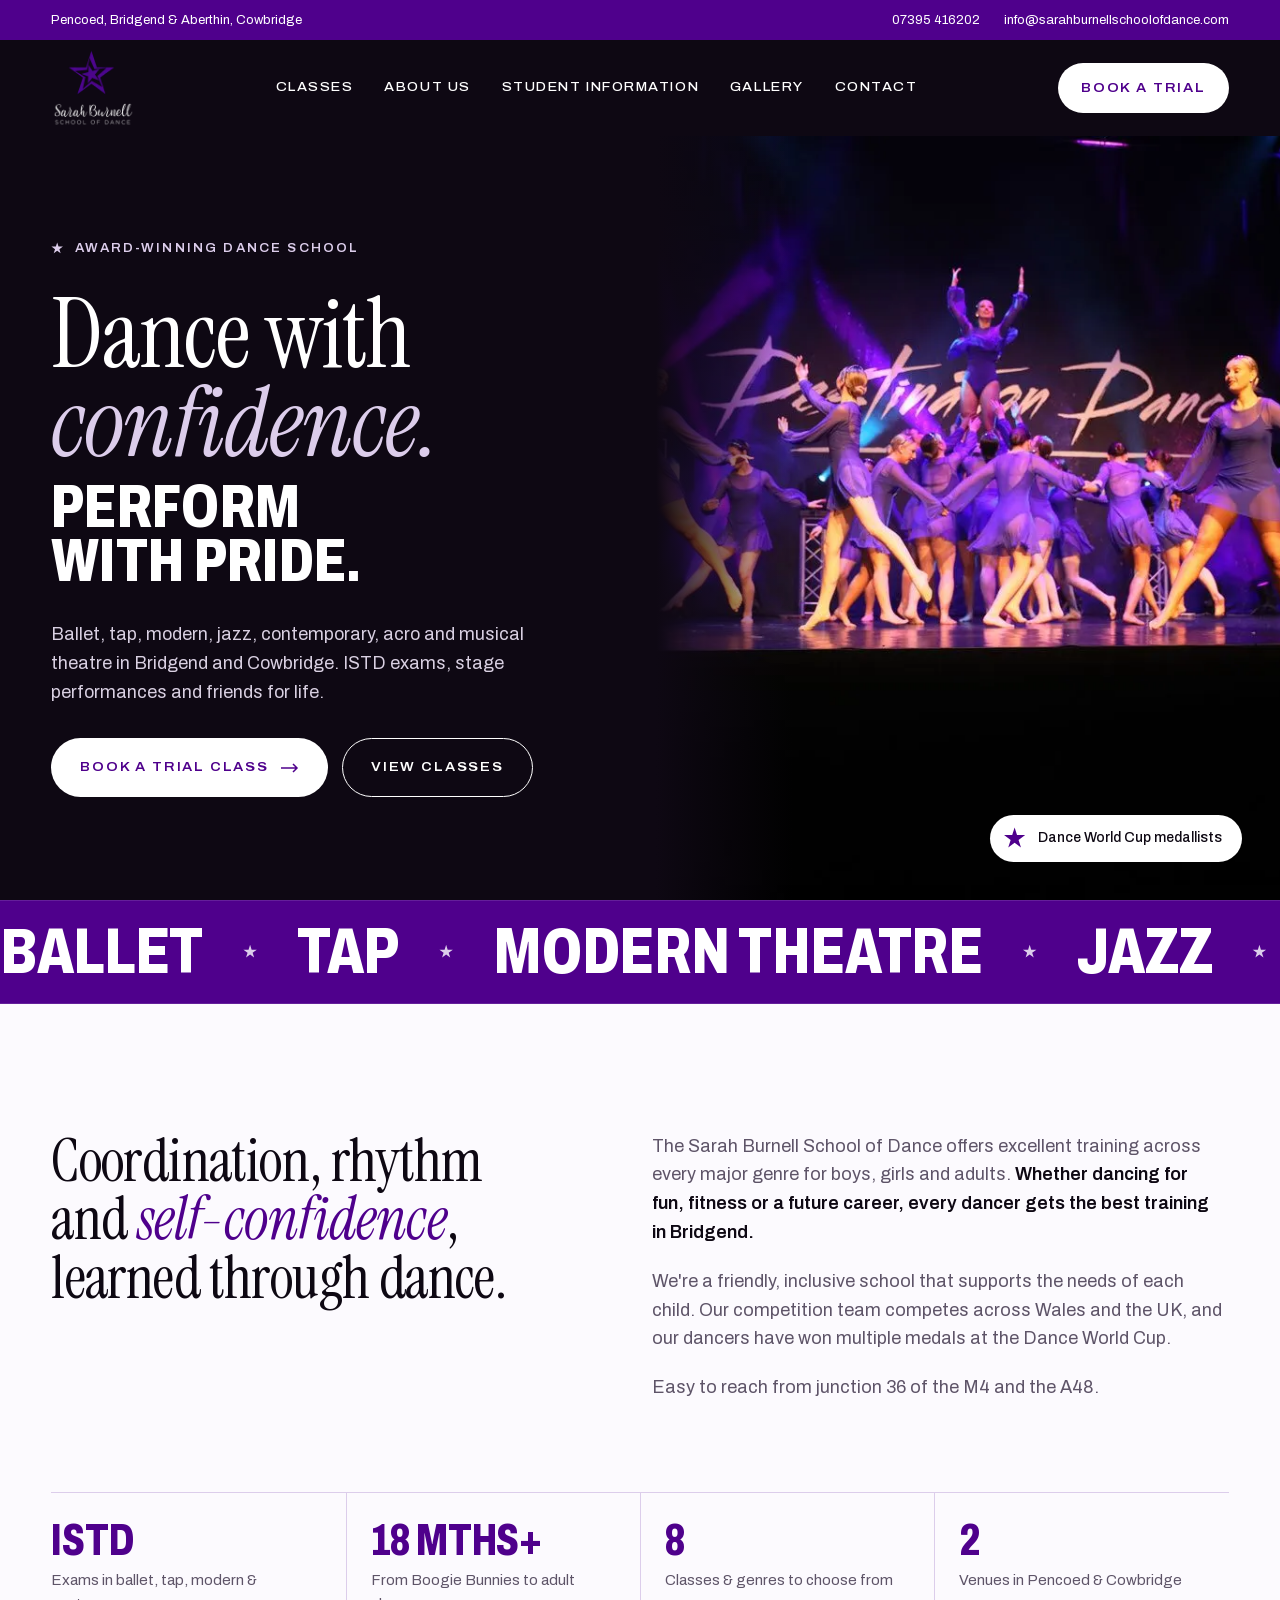
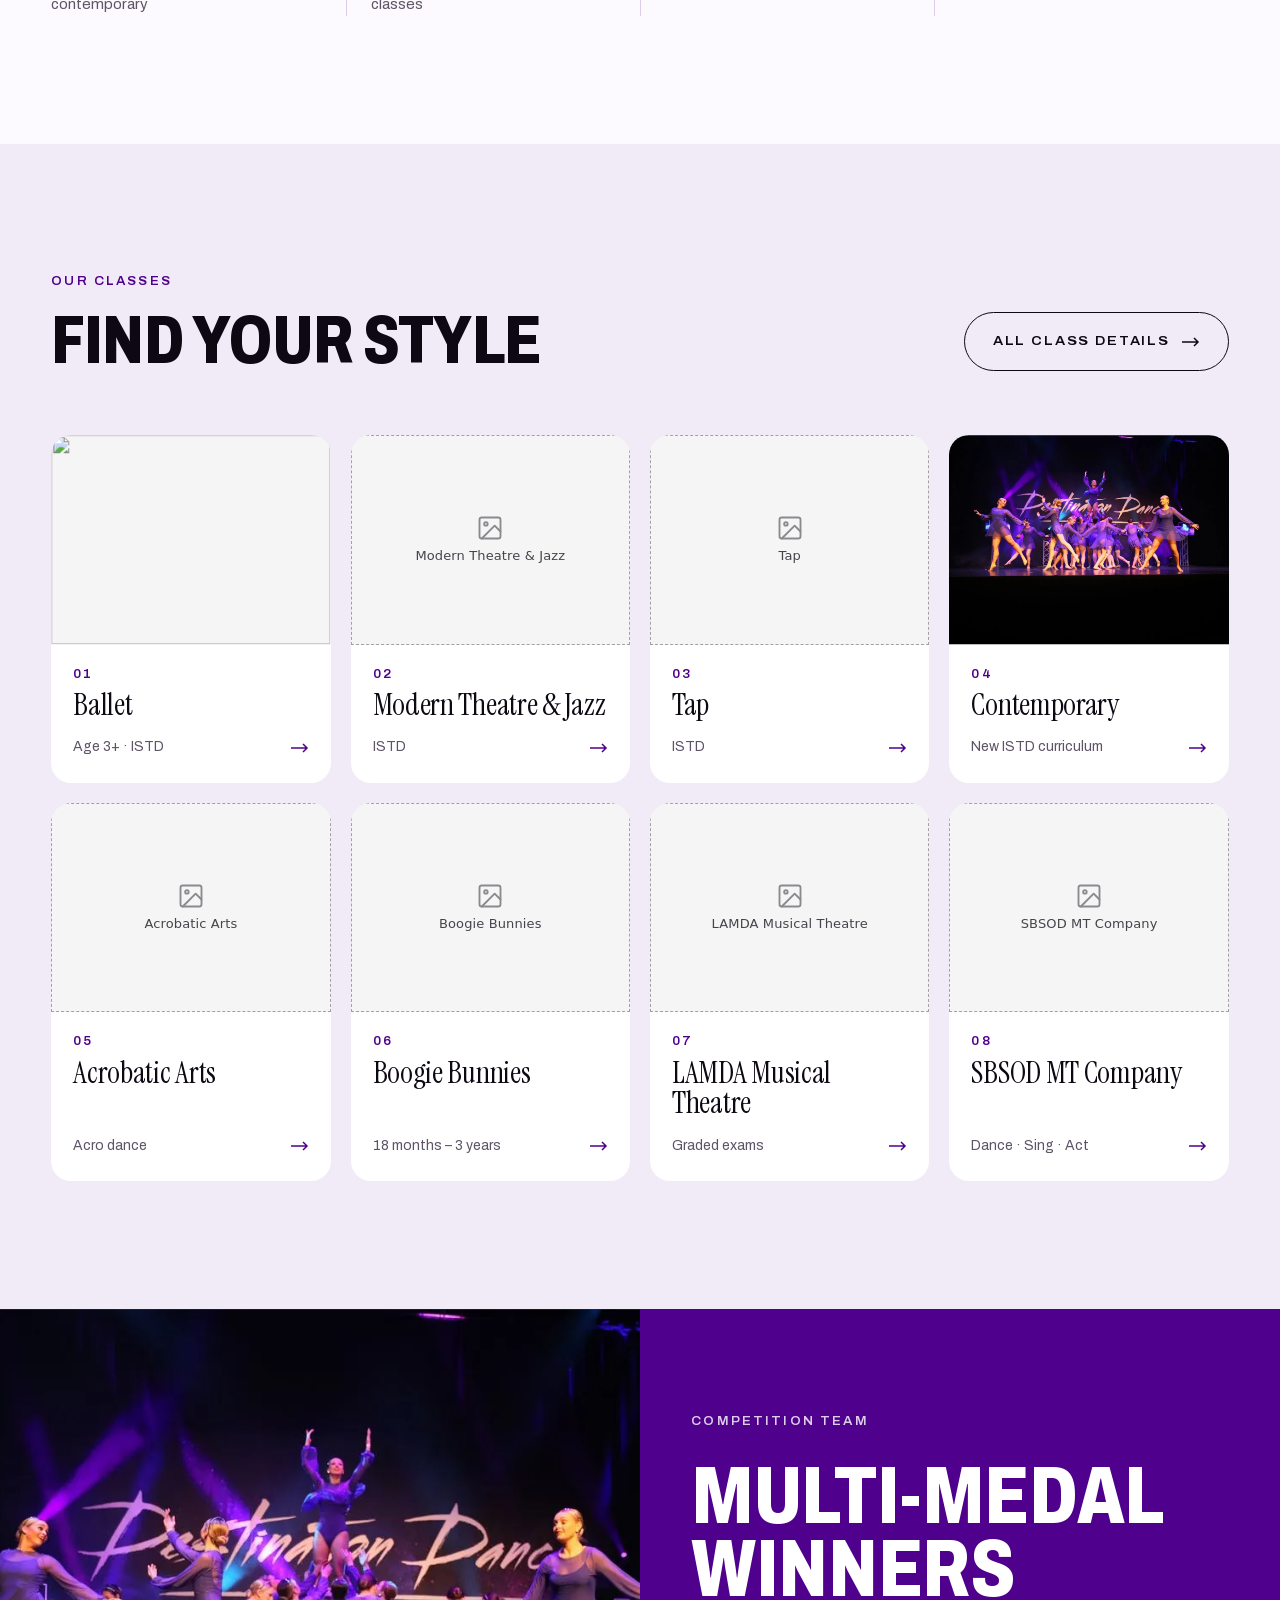
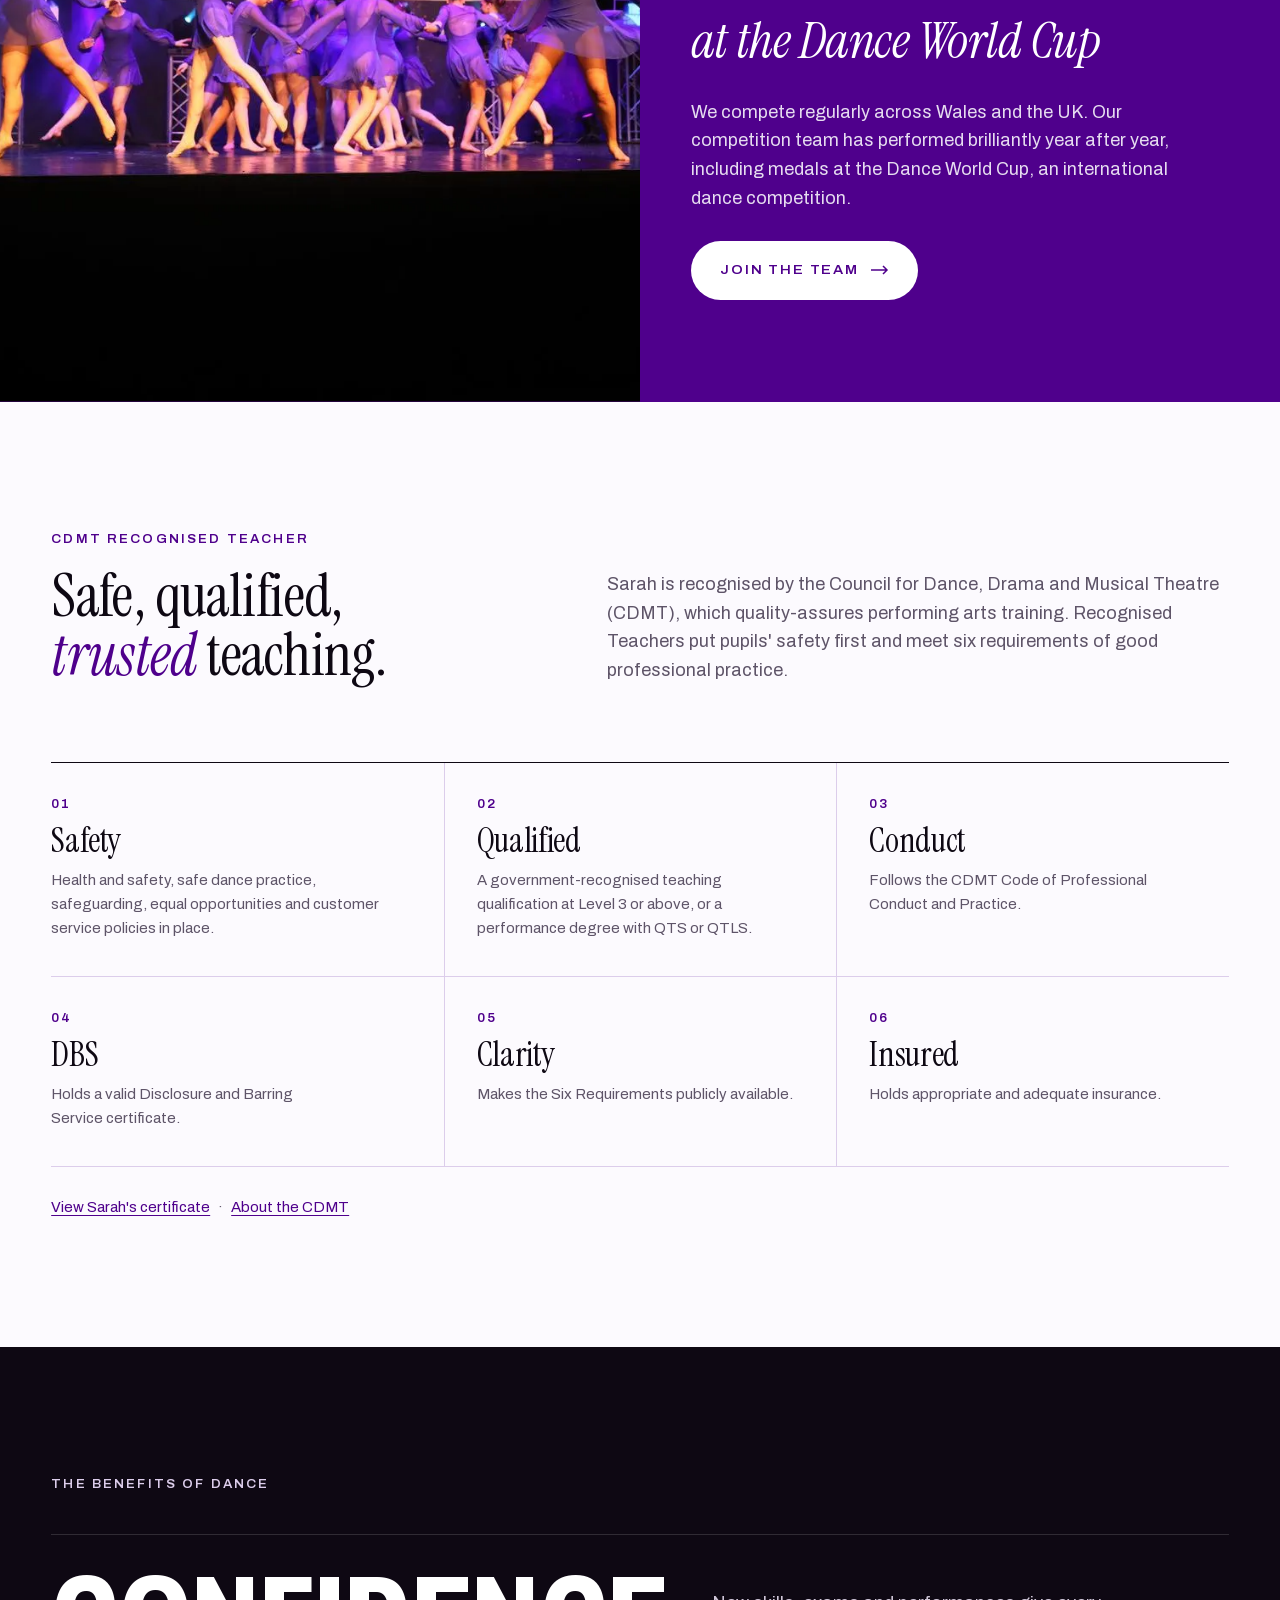
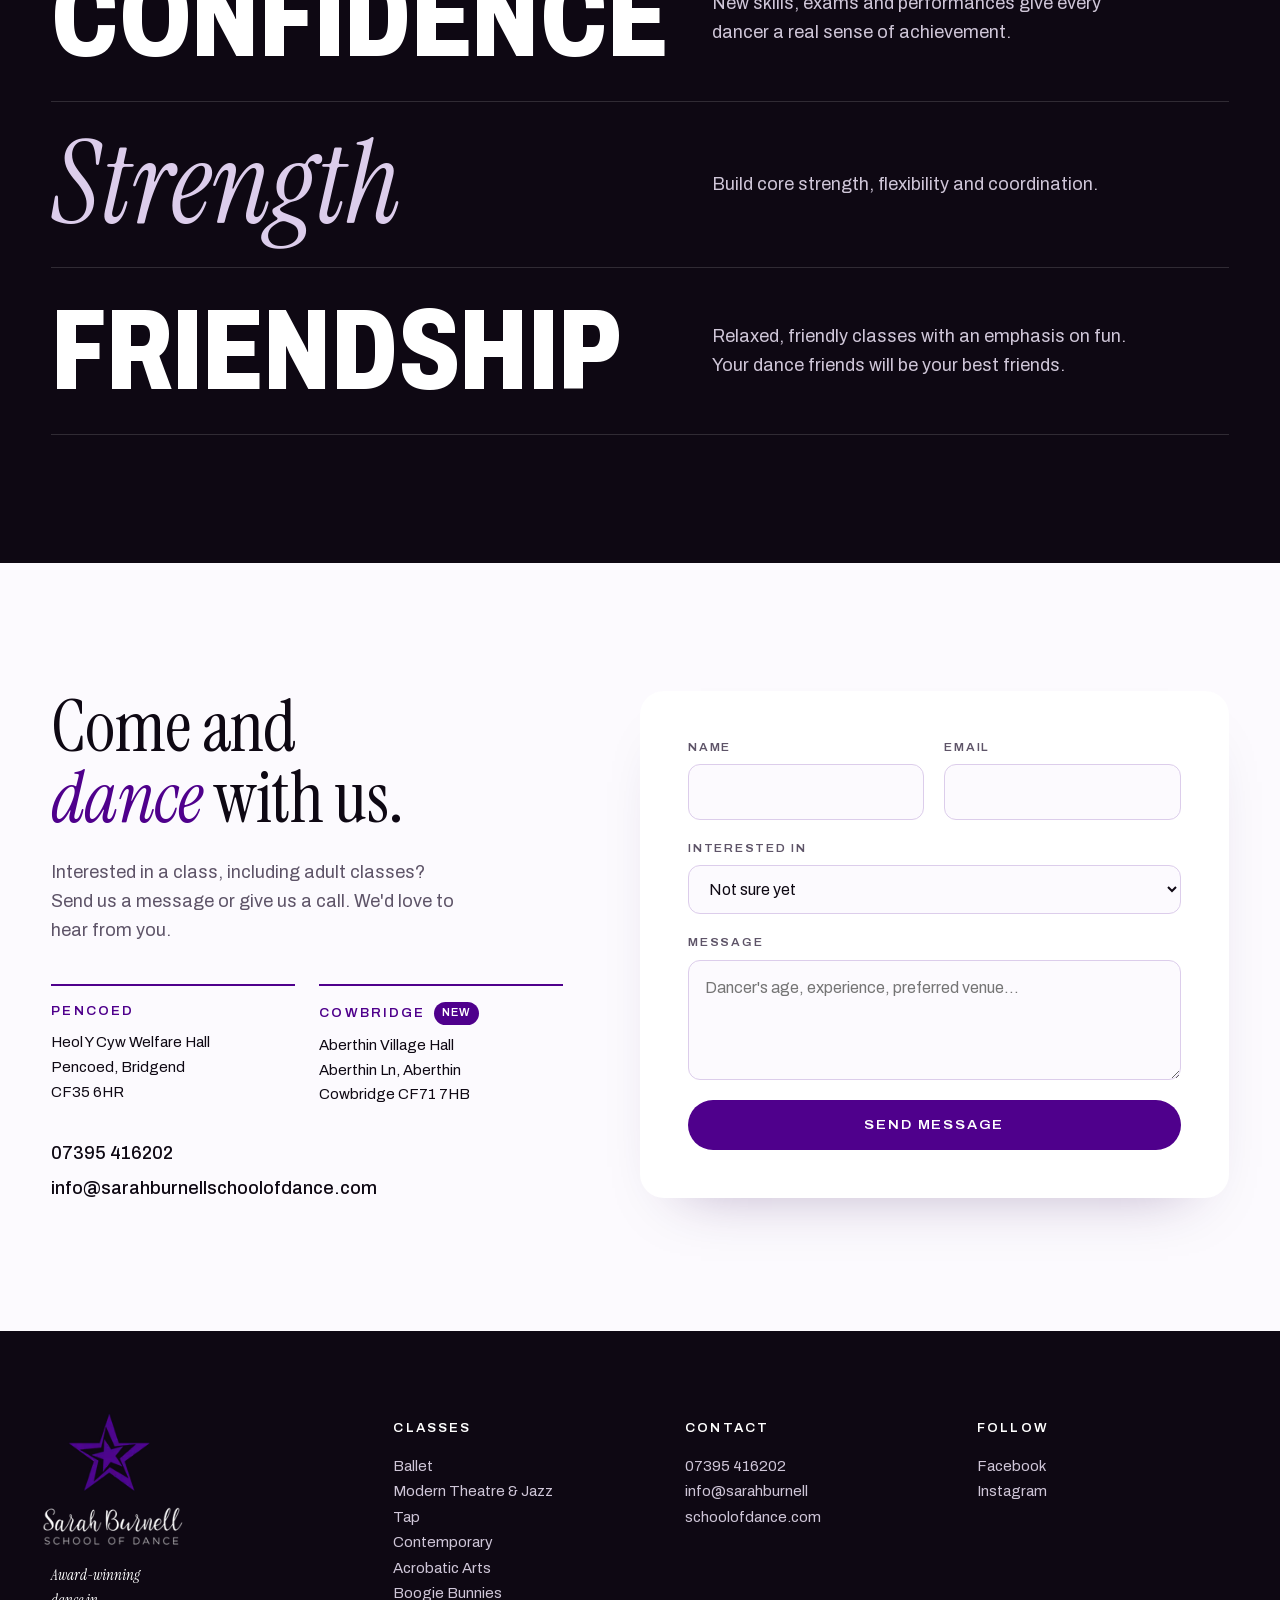
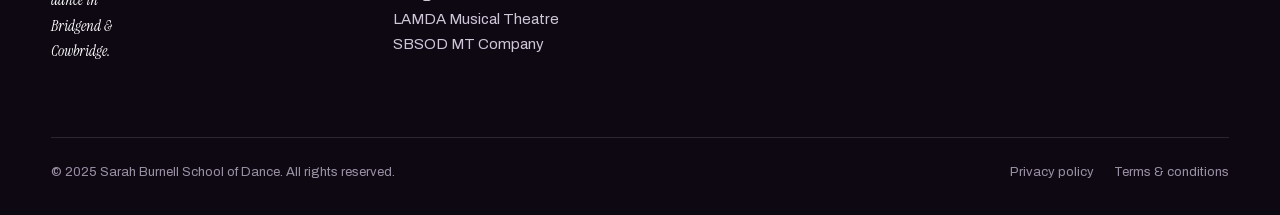
==== index.html @ a899f20f "Add SBSOD homepage as index.html Co-Authored-By: Claude Opus 5.5 (1M context) <noreply@anthropic.com" ====
<!DOCTYPE html>
<html>
<head>
  <meta charset="utf-8">
  <title>Sarah Burnell School of Dance | Award-winning dance school in Bridgend &amp; Cowbridge</title>
  <style>
    * { margin: 0; padding: 0; box-sizing: border-box; }
    body { background: #4F008C; display: flex; align-items: center; justify-content: center; min-height: 100vh; font-family: -apple-system, BlinkMacSystemFont, sans-serif; }
    #__bundler_loading { position: fixed; bottom: 20px; right: 20px; font: 13px/1.4 -apple-system, BlinkMacSystemFont, sans-serif; color: #666; background: #fff; padding: 8px 14px; border-radius: 8px; box-shadow: 0 1px 4px rgba(0,0,0,0.12); z-index: 10000; }
    #__bundler_thumbnail { position: fixed; inset: 0; width: 100%; height: 100%; display: flex; align-items: center; justify-content: center; background: #4F008C; z-index: 9999; }
    #__bundler_thumbnail svg { width: 100%; height: 100%; object-fit: contain; }
    #__bundler_placeholder { color: #999; font-size: 14px; }
  </style>
  <noscript>
    <style>#__bundler_loading { display: none; }</style>
    <div style="position:fixed;bottom:12px;left:12px;font:13px/1.4 -apple-system,BlinkMacSystemFont,sans-serif;color:#999;background:rgba(255,255,255,0.9);padding:6px 12px;border-radius:6px;box-shadow:0 1px 4px rgba(0,0,0,0.08);z-index:10000;">
      This page requires JavaScript to display.
    </div>
  </noscript>
</head>
<body>
  <div id="__bundler_thumbnail"><svg xmlns="http://www.w3.org/2000/svg" viewBox="0 0 100 100"><rect width="100" height="100" fill="#4F008C"></rect><text x="50" y="64" text-anchor="middle" font-family="Georgia,serif" font-style="italic" font-size="40" fill="#fff">SB</text></svg></div>
  <div id="__bundler_loading">Unpacking...</div>

  <script>
    
document.addEventListener('DOMContentLoaded', async function() {
  const loading = document.getElementById('__bundler_loading');
  function setStatus(msg) { if (loading) loading.textContent = msg; }

  const FONT_MIME = /^(font[/]|application[/](x-)?font-|application[/]vnd\.ms-fontobject)/i;
  const MIME_TOKEN = /^[\w.+-]+[/][\w.+-]+$/;
  function toBase64(bytes) {
    let bin = '';
    for (let i = 0; i < bytes.length; i += 0x8000) {
      bin += String.fromCharCode.apply(null, bytes.subarray(i, i + 0x8000));
    }
    return btoa(bin);
  }

  // Error sink persists across replaceWith since it's on window, not the DOM.
  window.addEventListener('error', function(e) {
    // Failed resource loads (CSP-blocked links, scripts, images) fire plain
    // events at the element — warn only; real JS errors carry message/error.
    if (!e.message && !e.error && e.target && e.target !== window) {
      console.warn('[bundle] resource failed to load:',
        e.target.tagName, String(e.target.src || e.target.href || ''));
      return;
    }
    var p = document.body || document.documentElement;
    var d = document.getElementById('__bundler_err') || p.appendChild(document.createElement('div'));
    d.id = '__bundler_err';
    d.style.cssText = 'position:fixed;bottom:12px;left:12px;right:12px;font:12px/1.4 ui-monospace,monospace;background:#2a1215;color:#ff8a80;padding:10px 14px;border-radius:8px;border:1px solid #5c2b2e;z-index:99999;white-space:pre-wrap;max-height:40vh;overflow:auto';
    d.textContent = (d.textContent ? d.textContent + String.fromCharCode(10) : '') +
      '[bundle] ' + (e.message || e.type) +
      (e.filename ? ' (' + e.filename.slice(0, 60) + ':' + e.lineno + ')' : '');
  }, true);

  try {
    const manifestEl = document.querySelector('script[type="__bundler/manifest"]');
    const templateEl = document.querySelector('script[type="__bundler/template"]');
    if (!manifestEl || !templateEl) {
      setStatus('Error: missing bundle data');
      console.error('[bundler] Missing script tags — manifestEl:', !!manifestEl, 'templateEl:', !!templateEl);
      return;
    }

    const manifest = JSON.parse(manifestEl.textContent);
    let template = JSON.parse(templateEl.textContent);

    // Nested page bundles (iframe targets). Each ships ONCE, in the ROOT
    // document's manifest; frame srcs carry an about:blank#<uuid> marker
    // instead of a substitutable uuid. Every document mints the blobs for
    // its OWN frames — from local text at the root, or text obtained from
    // its DIRECT parent over the relay protocol below — so each frame
    // navigation stays same-origin with its initiator and a deduped page
    // loads at any depth on any host, including a file:// download's
    // opaque origins (where a blob minted by one document cannot be
    // navigated to by another).
    const pageOrderEl = document.querySelector('script[type="__bundler/page_order"]');
    const pageOrder = pageOrderEl ? JSON.parse(pageOrderEl.textContent) : [];
    const pageSet = new Set(pageOrder);
    const pageTexts = {};

    // ── Nested-page text protocol (parent-chain relay) ──
    // Page bundles ship once, in the ROOT document's manifest. Every
    // document mints the blobs for its OWN frames, obtaining page text
    // through a strict parent-chain relay: a document only ever SENDS to
    // its direct parent (which, for every document the publisher's own
    // runtime minted, is another publisher document) and only ACCEPTS
    // text from that direct parent; requests from below are honored only
    // for the document's own child frames, and the ROOT never sends
    // upward at all. That last rule is load-bearing: the artifact host's
    // frame-ancestors allows claude.ai (and friends) to frame an
    // artifact, so window.top can be a FOREIGN document — a top-addressed
    // protocol would hand page uuids to that ancestor and accept forged
    // "page text" from it, minting attacker HTML as an artifact-origin
    // blob document. The chain never touches the ancestor: requests stop
    // at the root, replies are origin-addressed per hop (never '*' when
    // an origin exists), and both directions are origin-gated (on https
    // a foreign sender's origin can never equal this document's; in
    // opaque contexts — file:// — everything serializes as 'null', where
    // an embedded EXTERNAL frame still fails the gate by carrying its
    // own real origin, and a sandboxed child of such a frame is excluded
    // by the own-child-frames check plus uuid unguessability). Shape is
    // deny-by-default: one request form, one reply form, no error
    // replies.
    // window.origin is the SERIALIZED SECURITY origin ('null' in opaque
    // contexts such as a sandboxed preview iframe) — location.origin is
    // computed from the URL and stays 'https://…' even when the document
    // is sandboxed, which would misgate every opaque chain.
    const OWN_TARGET = /^https?:[/][/]/.test(window.origin || '')
      ? window.origin
      : '*';
    function trustedOrigin(e) {
      if (e.origin === window.origin) return true; // https chains; opaque==opaque
      // file:// trees: Chrome serializes the file document's origin as
      // 'file://' while the blob: documents it mints serialize as 'null',
      // so the two legitimate shapes can never string-match — accept the
      // pair in both directions. https origins never serialize as either,
      // and sender identity (own child frame / direct parent) is checked
      // separately.
      return (
        (e.origin === 'null' &&
          (window.origin === 'file://' ||
            window.location.protocol === 'file:')) ||
        (/^file:/.test(e.origin) && window.origin === 'null')
      );
    }
    // Non-empty only in the root document (nested bundles ship an empty
    // island), so it doubles as the root marker: the root answers from
    // local text and treats a miss as authoritative — never relaying to
    // its (possibly foreign) parent.
    const isPageRoot = pageOrder.length > 0;
    const blobUrls = {};
    const resourceBlobs = {};
    const UUID_SHAPE = /^[0-9a-f]{8}-[0-9a-f]{4}-[0-9a-f]{4}-[0-9a-f]{4}-[0-9a-f]{12}$/;
    const pendingFrames = {}; // uuid -> [{el, frag}] awaiting text for own frames
    const pendingRelays = {}; // uuid -> [childWindow] awaiting text to pass down
    function mountPage(el, frag, text) {
      const pageBlob = new Blob([text], { type: 'text/html' });
      const u = URL.createObjectURL(pageBlob);
      resourceBlobs[u] = pageBlob;
      el.src = u + frag;
    }
    function deliverPage(uuid, text) {
      const frames = pendingFrames[uuid];
      delete pendingFrames[uuid];
      if (frames) for (const f of frames) mountPage(f.el, f.frag, text);
      const relays = pendingRelays[uuid];
      delete pendingRelays[uuid];
      if (relays) {
        for (const cw of relays) {
          try { cw.postMessage({ __bundler_page: uuid, __bundler_text: text }, OWN_TARGET); } catch (err) { /* gone */ }
        }
      }
    }
    function ownFrameWindows() {
      const out = [];
      for (const f of Array.from(document.querySelectorAll('iframe'))) {
        try { if (f.contentWindow) out.push(f.contentWindow); } catch (err) { /* detached */ }
      }
      return out;
    }
    window.addEventListener('message', function (e) {
      const d = e.data;
      if (!d || typeof d !== 'object' || !e.source) return;
      // Origin gate first; the structural checks below (own-child-frames
      // for requests, direct-parent + solicited-uuid for replies, the
      // root's never-relay rule) are what hold in fully opaque chains
      // where origin strings can't discriminate — a sandboxed root's
      // FOREIGN wrapper still fails all three even though both serialize
      // as real-vs-'null' rather than matching.
      if (!trustedOrigin(e)) return;
      if (typeof d.__bundler_need === 'string' && UUID_SHAPE.test(d.__bundler_need)) {
        // Requests are honored only for this document's own child frames.
        if (ownFrameWindows().indexOf(e.source) < 0) return;
        const uuid = d.__bundler_need;
        const text = pageTexts[uuid];
        if (typeof text === 'string') {
          try { e.source.postMessage({ __bundler_page: uuid, __bundler_text: text }, OWN_TARGET); } catch (err) { /* gone */ }
          return;
        }
        if (isPageRoot || window.parent === window) return; // authoritative miss
        const waiting = pendingRelays[uuid];
        if (waiting) {
          if (waiting.indexOf(e.source) < 0) waiting.push(e.source);
          return;
        }
        // Never-answered uuids would otherwise accumulate forever under a
        // request spray; past the cap (far above any real page count) new
        // relays are dropped rather than remembered.
        if (Object.keys(pendingRelays).length >= 128) return;
        pendingRelays[uuid] = [e.source];
        window.parent.postMessage({ __bundler_need: uuid }, OWN_TARGET);
      } else if (
        typeof d.__bundler_page === 'string' &&
        UUID_SHAPE.test(d.__bundler_page) &&
        typeof d.__bundler_text === 'string'
      ) {
        // The shape test is load-bearing beyond tidiness: the solicited
        // check below uses the in operator, which matches prototype keys
        // ('__proto__', 'constructor') — an unshaped key would reach
        // deliverPage and throw, painting the error banner.
        // Text is accepted only from the direct parent — the document
        // that minted this one.
        if (e.source !== window.parent || window.parent === window) return;
        if (!(d.__bundler_page in pendingFrames) && !(d.__bundler_page in pendingRelays)) return;
        deliverPage(d.__bundler_page, d.__bundler_text);
      }
    });

    const uuids = Object.keys(manifest);
    setStatus('Unpacking ' + uuids.length + ' assets...');

    await Promise.all(uuids.map(async (uuid) => {
      const entry = manifest[uuid];
      try {
        const binaryStr = atob(entry.data);
        const bytes = new Uint8Array(binaryStr.length);
        for (let i = 0; i < binaryStr.length; i++) bytes[i] = binaryStr.charCodeAt(i);

        let finalBytes = bytes;
        if (entry.compressed) {
          if (typeof DecompressionStream !== 'undefined') {
            const ds = new DecompressionStream('gzip');
            const writer = ds.writable.getWriter();
            const reader = ds.readable.getReader();
            writer.write(bytes);
            writer.close();
            const chunks = [];
            let totalLen = 0;
            while (true) {
              const { done, value } = await reader.read();
              if (done) break;
              chunks.push(value);
              totalLen += value.length;
            }
            finalBytes = new Uint8Array(totalLen);
            let offset = 0;
            for (const chunk of chunks) { finalBytes.set(chunk, offset); offset += chunk.length; }
          } else {
            console.warn('DecompressionStream not available, asset ' + uuid + ' may not render');
          }
        }

        if (pageSet.has(uuid)) {
          pageTexts[uuid] = new TextDecoder().decode(finalBytes);
          return;
        }
        if (FONT_MIME.test(entry.mime) && MIME_TOKEN.test(entry.mime)) {
          // Strict artifact hosts allow font-src data: but not blob:.
          blobUrls[uuid] = 'data:' + entry.mime + ';base64,' +
            (entry.compressed ? toBase64(finalBytes) : entry.data);
        } else {
          const blob = new Blob([finalBytes], { type: entry.mime });
          blobUrls[uuid] = URL.createObjectURL(blob);
          resourceBlobs[blobUrls[uuid]] = blob;
        }
      } catch (err) {
        console.error('Failed to decode asset ' + uuid + ':', err);
        const blob = new Blob([], { type: entry.mime });
        blobUrls[uuid] = URL.createObjectURL(blob);
        resourceBlobs[blobUrls[uuid]] = blob;
      }
    }));

    const extResEl = document.querySelector('script[type="__bundler/ext_resources"]');
    const extResources = extResEl ? JSON.parse(extResEl.textContent) : [];
    const resourceMap = {};
    for (const entry of extResources) {
      if (blobUrls[entry.uuid]) resourceMap[entry.id] = blobUrls[entry.uuid];
    }

    // Artifact-host CSP (connect-src 'self') refuses fetch() of blob: URLs —
    // consumers read these Blobs directly. Survives the swap like the error sink.
    window.__resourceBlobs = resourceBlobs;

    setStatus('Rendering...');
    // Page uuids have no blob here — they ride inside about:blank#<uuid>
    // frame markers the pass below resolves after the swap.
    for (const uuid of uuids) {
      if (pageSet.has(uuid)) continue;
      template = template.split(uuid).join(blobUrls[uuid]);
    }

    // Strip integrity + crossorigin — blob URLs from a file:// document inherit
    // a null origin, so crossorigin forces a CORS fetch that SRI then rejects.
    // The manifest bytes are ours; SRI protects against CDN compromise, not this.
    template = template.replace(/\s+integrity="[^"]*"/gi, '').replace(/\s+crossorigin="[^"]*"/gi, '');

    const resourceScript = '<script>window.__resources = ' +
      JSON.stringify(resourceMap).replace(/<\//g, '<\\/') +
      ';</' + 'script>';
    // Inject after <head> so the DOCTYPE stays first; prepending the script
    // would push the parser into quirks mode. DOMParser always emits a <head>
    // (synthesizing one if the source HTML omitted it) but may carry
    // attributes through, so match the full opening tag. slice() rather than
    // replace() keeps us clear of $-pattern substitution in resourceScript.
    const headOpen = template.match(/<head[^>]*>/i);
    if (headOpen) {
      const i = headOpen.index + headOpen[0].length;
      template = template.slice(0, i) + resourceScript + template.slice(i);
    }

    // Parse the template and swap the root element. Scripts inserted via
    // DOMParser/replaceWith are inert per spec — re-create each with
    // createElement so they execute, awaiting onload for src scripts to
    // preserve ordering (React before ReactDOM before Babel before text/babel).
    const doc = new DOMParser().parseFromString(template, 'text/html');
    document.documentElement.replaceWith(doc.documentElement);

    // Resolve page-frame markers: mint this document's own blob for each
    // framed page — from local text when this is the root, otherwise by
    // asking the direct parent over the relay protocol above. An
    // unanswered request leaves the frame on about:blank, the same
    // degraded state as a refused embed.
    {
      const MARKER = /^about:blank#([0-9a-f]{8}-[0-9a-f]{4}-[0-9a-f]{4}-[0-9a-f]{4}-[0-9a-f]{12})(#.*)?$/;
      const needed = [];
      for (const el of Array.from(document.querySelectorAll('iframe'))) {
        const m = MARKER.exec(el.getAttribute('src') || '');
        if (!m) continue;
        const text = pageTexts[m[1]];
        if (typeof text === 'string') {
          mountPage(el, m[2] || '', text);
        } else if (window.parent !== window && !isPageRoot) {
          const had = pendingFrames[m[1]];
          (pendingFrames[m[1]] = had || []).push({ el: el, frag: m[2] || '' });
          if (!had) needed.push(m[1]);
        }
      }
      for (const uuid of needed) {
        window.parent.postMessage({ __bundler_need: uuid }, OWN_TARGET);
      }
    }

    const dead = Array.from(document.scripts);
    for (const old of dead) {
      const s = document.createElement('script');
      for (const a of old.attributes) s.setAttribute(a.name, a.value);
      s.textContent = old.textContent;
      // text/babel scripts with a src: read and inline. transformScriptTags
      // does XHR against the src, but blob:null/ from a file:// origin is
      // silently dropped. Inlining makes it a plain inline babel script,
      // which transformScriptTags handles unconditionally.
      if ((s.type === 'text/babel' || s.type === 'text/jsx') && s.src) {
        const pre = resourceBlobs[s.src.split('#')[0]];
        s.textContent = pre ? await pre.text() : await (await fetch(s.src)).text();
        s.removeAttribute('src');
      }
      const p = s.src ? new Promise(function(r) { s.onload = s.onerror = r; }) : null;
      old.replaceWith(s);
      if (p) await p;
    }
    // Babel standalone auto-transforms type=text/babel on DOMContentLoaded,
    // which fired before we swapped the document. Trigger manually if present.
    if (window.Babel && typeof window.Babel.transformScriptTags === 'function') {
      window.Babel.transformScriptTags();
    }
  } catch (err) {
    setStatus('Error unpacking: ' + err.message);
    console.error('Bundle unpack error:', err);
  }
});

  </script>

  <script type="__bundler/manifest">
{"28403950-fdc8-45f1-862f-300247a8ae28":{"mime":"image/webp","compressed":false,"data":"UklGRgoeAABXRUJQVlA4WAoAAAAQAAAAswAAswAAQUxQSA0YAAAB8Mf//3op8f/dHo/H68wMHSIWqShgF0qDgYTdQcMidjcorolFI7kY2N2Brq7LunZ3x8fuBua8zuv+xzlzZkBnPvn9XiJiAvh/9Nv/Mls3aXgZV2yCNbCMlj+PIBpYwV5aije4FurjNliDymj2ibQP0aAKhimvJQ2uOarWR62wBpTR5F0VChpKNKCCQcqyVPMbWDOUqqD3mmINJqPqLRWkTLsSDaagv7JMymt6g+oypZIKerMKayAZFS+rICmTBhANJKfnqoKK87qkwZQw7ca3VJBU0KsJ1iAy/O1Bf1cqKVPWm2gQOTv+uG73Vcok5XVeAylh6gdwh1JJBT1vNIQN3rwehinLpEzpdngDyNlMhxPJsypISjWZaAAlnK7tqGCi0hL/BWv4wNM/NsZZ62MVpEzVW+INHqerHsIILlQqKdXpRIMnOFpTSHC6/qqs6Amwho7xiPYkwLlOqZRpZTe8geNs/PvKDnjRQGWSUp1A0sAJJur5BKP4X0qLlmENHOceLSYBCEYUZfptI7xB43T6XkdSWWQ0fVsFKdWRJA2aYLzUdd9BOBCcpbTofqxB49yhLzjp9QQDo+P3ypTpp454feWxBia0+0b/5FSdTgDBAqVSqnFUxpr4l7RGBiOlK7hQP22Hg7Njqkyp7sKpl43NhvbsU37v2vfs2XvL+6QDmSY9kcPAeFCpMn03uEevnr169+7Vq1evnjvu2KPHjj179enXp/wddxqY+yva9GkVtPozrejGPK3UGQQE+6ugLCuoLvO/quxMP4zA/nIwcucXsupsdad6pYqrVa3ftsUxKl/WqoLKzFb+8O6Tdy684JhDe2zxpNKsxjSvf3bC+Av2YNDHyhdUY51dDzcrn+rxMAhOVKrC79998MQ15595+D69u7SsNMBo85gKKp3ls/yUIPhLtoS2dyhNayg/ywppPp+mabWOg3uUKtVpBEbbU8fu2bNdEB0ndMIotqSKrd5XqtJZXh/sRDh/[base64]/n5dUrU864RRbcGyhUFDJQl4vbU0Yf/XuHPKtXjti78FbrtssodxIIiLcqHynRKZvl/+uTFk+LWjVLgTF7lystKCS+YLmNCYx/votYcPHdX1HDLDIJRHuZkaxRULV/yghZVKaL2RSqmNJKHYqrlY+U3GW1zcH4E79GCQXaNX0tYkwyvYkwNjoZ2Wl0kzFeS0kKA5aPaB8puJCqkc7kRj1pQcDPtDH4xLCa7AIAxrteOqy71TbVMsbYUVBh+eVV3GWV/7sIKhHLaHNjdLyPlgYWOIAnUde/UGq2hf0WRccIGHrD5VXcSGvDwYQTv3qxsRfVL2kHR4AzQZd9PTvkrJ8WqhFluV3IwASBn2vVMVpqutbE9S7lrDVC9J3J1VBm1Me+z6TlOYLmWpd0IkkgCWMWKVUkrK8fv4bHtTDltB4tgp6dSiNDrnnJ6lQnaoOU83DAQtOU6EgSYW8nt2McOpnd/b/Wplu3xjWG//[base64]/APqVojeEWFdGu8weBsvkpZqplE0S1KlerFlphFABuf9Uqqr1scrlU6i6TBEJysVKkOKTLuV1rQ91uSAFg4VPSb++uda38m/QesoWA8rjRT9WZ40eNFB1KBO8UeBi0PX/98FVZtjjcQnG4rlBX0dhUG8KxWaQo5X9cJo9gicDb9vaBTSBoICccrVarbCIrfkG61HEetmLM27kWARXCT9C+sgWAsU6q8Ti5lH+jlteA8FfTlxBzhJSDYRfq9G94gcDb8TZky7VxkVH3+xzZULlS+kGZ6pj8WVgJYLh1LNAgSjlSqTN+sixW1/m4sLe9VPpMKqdJr2uNRIhgtPYI1CIz7lKqgJzGKNj6Tdk8rXyikktJUP5zaiHDAaP6uftoYbwAYHX9SprymExQ3Zov3lE+VqpBJWVrQa8MgDIKzpSOIBkDwN6VSqhEkRQk7f6vqvF7baZEKqaQsle7oigdG5+90P94AcO5SqkyrNsfBEg7+Q9UF/[base64]/HVj6tEUQ9FxysVMr0Q1to/6yqdc/6hFFmmJ2xUnkVZ/lMD1yrm/B67/qiVMuDrd5XYcXJRlC+B33eUT5TcSFVtb5dB6vXjLafK5PyupLdvpXe3JFwah20WqpCoUhKs4IOJeq1YD8VJBW0/7BV0pLmhFGH7oz7WfmsSEp1HV7PXa1UklbM/00/jMKDuvVg02eUL5TI9EUbrB4zWn2qQlFarSe7EkadB5XTsiwtUkH7E/VYsKcKkpTPCpdUEqxOd/b6QvlMUqqr8XptofJSltdnwwhn9VpC+weVFqSCPm2F1VtG8w9VUCHVveuTGKs9zM+oVioVtCdRbwVDlWV5rTwZC9ZED/q8o3wh1aJ6bY6q83qzJ+GsmRa0XKpCXh80x+opo/F7SnVVCxLWXDfG/6xqDSbqqWAX6cdReLAmW7DZM9KceuxyLe9GGGt4UHW53m6C1UtG43dnJgRrvgd7/LA7US85m+2NO39GS9hsb7xeAjM3/qRuTr3t/Hnd6q//f/TmVpP7avCIsIaDOzUFWF25A7itaWF14xH+ZzMqd2iNFTmbbEodO95tv/G7NcXWLKNW7mAB4Panctr/W7cbBs7k6i974XUR9J859bgjFz7QBVujqvZphZUHmNNp7FG9zexPZDR6JutxY3eM4FhNHjWVpA6c82/ujDl73s6a7Mz67UyiHGPqXngyVc/NvHtpK+zPE0zRxdy9HuZ0X/kFR51K1M6Z83RCRCQs3QpfY5xB76y7sBlWBnzwlnO1TiW45AmwP4vT8ccV7Ta9BjNnkc7hmh54rYKDtQs5wLlqwBr10HRuaFWOUfX5i0zU5SQVNPt2IvFnCSbrVk46jnC6/Lpyw3VvSLDaGP7qig4YGI2WrYfVytzqxmm3st8611Gu0fLX+xp983lrHOfZx7G6MffVZeRe0YHc3AULTtJDTDydoLbONoXfu+FFl12Bs6YG41dW7XcFSRnOupp7kE4lwHnisxxWJ2tg0F/fVA2YhwP/1lHc0g2vVTBYGk5gdJraGKuNs+c1m+N1c+3nzNsDL6uzLr8z64gB/sGHSZ04W1yzB766LtCtLBqCO5tX5zfovxin1s72q/RvN4qN2lecv/vMOjF4/YHW9zfByuquhT/di4OzlW7GqcPgzCELWmKrBZ7RqPZ3AcFEPc2S3erCqHhNOoYEiDpwLj94VmOsLhqlU488j6CsbauXaQwBOWZpMFE3Rx9x2RZ4WW61cLr8pnYXjiMIrtM5G9+OUYfBKBV+7U1CnTqbPLcYp/bORrr89i5YOcEOhff/6Ix5jkFaiFFsXp7R5OblrbFyHLMSFhEBwR56qfvdjcDIvaZBlx1K1AXOPOnTbkQNnoTXRDDzvVZYKYuIUkFffXw2QXm9tPIpMKP/N7PDKUUtgwP+6IGXMAdj47UwwBzACCZrzrlHEzgbrfjlgBuNujUq7pPe7YyXcIAIK2Gsd90RT7TGiswADy+xpz5tSy7K6yNNI6HXNfr3do6XaLl1lGcsnrB8B7wIcPZ95J8dMcxir6vuHVm0RFdd2wQIdtQz1+1L1A1O6+ekV9bBAGfDM6b1wigZ/H0ST88lAKPRYTPHV2JAwgE6hRxYWX2lkSSMOXHf8757tw8Owd81Cy8j2OtGrngBzOn39iTofq+/PI/EqLxOv1+0dAo5Htb3exFFe2vldTh17Wz4aaZlFRjO4B91y1UXXr4hBkbnZS15cTkGRstlemX+7MsOxkg4TCPofP7wKGEl+ijdCgeMtf6jobjT+WudTIBbCezePsxZUYUljNV/4Mp9+fjfuDNHP/XHb+gCy3UzTtFY/bzFarAKdlpVrQtwZ6MvdSq5/+hwEgjmHsWmmkMUXa0nm3O0HgdLGK4DK66/QBfhZfTUly1I8Igc63/3eVsSztWXG+CYlQgmLqDyo5coOlnXsNmttC88QTA401E04pw9SF7UdjUcpStJKGm1MofgNBV+7UbCVVqe5LhPAwmcHvfkmKTBBMFQpQNhH/2DhISDtNfk4ZvqwyoMmlUUbacnndI5LtBJWOM3dRMOrN0IMFo9sjG76RwSEi7SeUw6gcG6iYT79Lh5jsXb0uh1danhZE2twWplRreeLYl/SmfDZr/pEKzxu2qPE1w+hsYffNIIw7hbd1HBeTqDhGAvTVvACH3SqmhGe8zZQjfSZwIGBIP1OAyWDiGMNh8vxQguOhNu1GY4wTyN5I4unKcp0P0P7Uclg5ZC1evqWsZlpZxTtsTLcTr/Y+6iWU3pu1J3w2S93Rw6V3/UFDPWu7cVu+tyAmebFdqfCm7RPgTBZfpqJH/Xy+D0vAzH2Vjn29dzccDZJPusJRfr6/ZYMF134842jzelU/ofMKPJK9phq6tgmQbDOL3eCIbd1hE6factSyRcqlklnG1vpmyj3XN7YY3duU3/NR7VXCror8cwgimnww0aSGDco0/aQu4FbYk7XV9Kv12f63Q7Hvx9CIHTPht+3ouUdDrnf2jHP/U4Fgz+RDNInHsOgmN0GgnBeapuf9p41vn+5/Vhie7YcuKiy9chYZ7UjwCn62e6poarB+LlOLdNJxcQjNN/afmV9qeCSVpKYnR+oDltv/usKZZwlHQPCd1W/dIODxaM+eJheEIXkbDuNRWA0errA14aS5TaXl+vxbu6hBxdZs3USVRy5E0Ej2prPNjtlif/WG9pF3ppOXT5Wa9NO7E7nuPwGfdonyJj7gzdh0MwYhpBmU67XwfggNNPt7BZtqobbPCZppIEi0bDbrqWcHrc96gmU8ECvd2MhN1v4o2LsNd0DJUceRJR5G/s/UYvvChhlJ6l6YcaS1J106ZLdBBs9Hx7aJd/qxKnxbItXvqo3yI4QrNh0nc6nwRP2Orx3BKdQELCsadvoedzmLHBHW2xcoJe2r5EjgM1hl76pCVM/0AnU8G+t5FwgY4kofKBfg/qABj4xqoXgcaPbs/1C/A39Tcid2MHDHCeGPzYHkRRcIMuwF7U3lTeNIF/aRfs4TFUsIeWEsH8Y/nihbMPh2kazw4XX6a5VFrQ9tG+TNYiItjmNuv8x2/r487ivQjKdTbVMVRGBDz5SiWb6a3GHHT7qRoLbZd3J+Fe9aKCOWewTLvR4rERK58kx+yzYfQceEaHwSFTCYDgmiFH30iSuFewffpLVzhPp6//2CT8CfVlxrVEwiSdSBUTrqPyoxUvdYSbtDMLth6sR4mg7cP7wG56q7HR5o6tSJ7XAVQw+WyC2i77sTNurPPg2x2g2XdfNd7kxQ2O1njszvEk8JQ2gmOvhhk6iJtPaa7/wNi7MCqrjKUaTuUt3bBSJ57CA6djGK2f01EETW/+46Ux5Lhbu474byWWMEP7wIBHWsFjupYcN6vznpfQ5CX1hYH/2peE5u9pJO1vHUwF5+khOGM6Ri2NdR767MKRE6b/8/wmuDNNjz3Yn0M0meuvIHCWaWMOva3K6aWPHjibll+9xz5Pt8UwC0brJE44i6DYGXgBzefdOGqH7Y76YuUROBAdWuAJ5+rHf62Hk3CeDmSrhzchYYebtyTHmfrHghaw2dvfz772xs0Jggn67da7BhLGuu/pydunuNUKMzafcPio/o1xx2h8xOQNoN3PXz4zDYdgom664tqWuDFw6i7kuEbLn9gIBzCS5a+NuLSSmpOmOL0vvumBB6e0JwBzLDDa3juvJQ5ODz17zr2bE5Q0qg6/cD3MaLTr6K0xB4y955/cGgdjw4tm9MSpQ3dKhgEYmBu7zN8PNwA/dOkxFRgY4MY6F53dCqek0eL0oxphNQHmlHZKulHaDMAYsOjCtgTgiVPSDNwAd4odMAcwA5y69SQJp7QliYEZuFFsgBtAJAEYmFGjGZhRSw/DE6d8MzdKGmBGmZYkBmARRo0RiVHSk3DWXA+nxogwyrUIo0yLYE2PCON/q7pbTeZeyqwW7laOu9VgdWFuNVnJssysLLMarDbmVspK1o054KUcMC+qpRsQVsoN8FJ1aA64l6pj8zrAyzIHzItWa7Jlz7Uo6bTt06MJxVWVRY1yRUbF1v02wEs4jbbr2xYv0cRq5XTot0WCFUWnbl036d4Wqyk6dOvaBrMaWjeqoaqiKNeoyIwu/Td1ilt07dq1a7eqOjBaXXHmsQvHY2AcNeOokxfvjwWH7kMEx/TGcXrMPe2IGZMqipxd5p109NzjKLbzW2BlGU3OmTpx8oItcJze95w2ZfKFg/FSTo/bzzjnksu740XGXRMJIDh6Me70nkBgtJl6/sRz52+OOZfMPvOcs89bH6tVcMp+0GwHwDnxTIy2Y3MkjBtORSVnDsSdbkvb4Rx/MY7Te0lLjL+fioPPbFWrK4bjdLutAxYMOYGgXGfnk0nY+ubuODhDJk9dCysa/[base64]/JOIqHxol1x55yhLdq1b3TxrniJHBNvGk8YbW7dCGe9AVgNdWoctmD07pOnAEbzmVP23H/6sZAw7hAi4fSBOM6oxYfufsrsdTEwjrvygD0nX9YUA5acMHLM4TtjpTA2XHLiHsMX7IkTDD6RoFyn380Hjzthwe64sdF0wNl2BlYinFtPIXC2vfaI3ccs3AV3Zk8ePm7MhPWwWmGst/[base64]/x+/AFZQOCDWBQAAcCQAnQEqtAC0AD5tNJVHpD+iISXTG0PwDYljbuNEsmidp1j3wH8T5G/uuKY9T5m88HoG8wD9Y+kL5gP2d9aP0Df331AP55/hvWg9QD0AP2A9NP9p/gh/sv/M/d32kP//1gHU/8VfoluS96XZ+7IZScOzkQSbOQHtQeolwaXvlfGsWK4NMDBo5py11EJSKSYoRuv+ghY6qjk74ff0AId+X1JzeQBAAXV0FIm2djDrN9paM5o47epa5UxqYt1/938A0mrHv87w/S+uKNfQJsMCNHSwAFbVurW9lr92rMoOyc5mLFNc8UwxyZqMTRchAkRaqj1OqdhOfSgZVG0fjW/IK5gadbLOB/k6M/ToGUT4ldAd7FFgoFnIilcg7wTVg3p6CdmmPPPPOstPPM6AAP78+EnNZAtfBtGdsMm/+DW66svOz8mQalERnmuyZFLLB/HvpqIAq9C/xDJsLpC5CxbVhpGxOoOcNvmeumVJpxSUix/uMW4RNRcrsZVfQJwG2Fo0SJ2LKwV6IftyFnSLcUj4fZRf9b2ADiTrnVJZQBM9+TaL7848ciguFAbjtErrvTPBQCPoZvJL3/s/xQiok4Z5JlJUciLcNKRnSQp9tOC6tmpmjLDVbMTbSZmr2CtgU/3Sai/QQyj9on6AaDCu/H86aAtVBYmvBzfOEAtEknvGzPxb+j9AMxVfTcFWfqsNXgAcmKHFSjpEmk13Hg4uja9Jf5Zv/1jRpfPKGSD/OEI3Ypd9zKbUCTRrHbE7Chl/eNLOMsy7G3cf9eyb6jWv1WUB85rdgEn90p/f27/mokPHt3pSdd93kKzQa+Egv6A4O2uo001nclE1624cvB1JdfqWpNuzBDgPcy6H52sHuIuTxBbJwF+LhMuZLDfuuLf8cPhqTtA4b7Rg0r53Wj0/eFz+/utHPgVB8mKFqHmGie1mwXBMhPPpE2B36EktWRoS/Fvx9kM/VhWnDi/n6yvav/okEejb/jvChlhXXqaTxd8lecB/t1tZBX1CAiwapDNNBQ889wPb7EaGCCSYi7V7EtKf/s+kCidqlG6OQAykqfaABEE1gwpgRYQKFt5Yjn9ZPqvhil9yj+9nAjrNL4bmiuvTV1eljNbKiJuTpp2K0ojWvyNQMp9/Xnm/T/i6T8V0BXAW18sMLcQuvnJqznjKRwH0Y3TnDjz4Nc+YzgNsdMR2N96mRlb27j+bdW9Zc4wAnPUe7+C6qB7XaR5NfDzLojwM0d2L64XHP9CoSPZ4+MdxOHKcxz1MhPLR6c2C6GabN1m/0pOaSu+fZUjfyjPL++2/pYg+Yn5NVo+c3zmxgZYR94lQSdBTGR2QrCxCLgiRY7LNKQo+Sc32E1Nzv8uTUwAe0Ix3fnLXD71423X8dJB1BtcQnmzoD8gozq0LwJZxjjRU8+7JuooAAe/F1UBU7cjxF8mUbylZJWJmAwWaPL4izuDLUJx/if/5i/An//jGQcgAQE1mnZVUoBvxHzwDvJdsM6EsTXPYNFD0KZyCDWhY6TkcpTHWNiZLOhfSUZzb1kKFnApNbjrlY7BK4focVInBxPUDgQsBBLn8wHYJIqpWQy/zzX8IEChtordgdGT8KUIQ9m4WPjlcDF1dj0YZtgsXDv1bX+64zk3qzyCIWk06b3bzfUtNa7FZSP0f/K81bMbqoiuIjGB0Gu4W2qXgsgsu0WL3VbmijpzaWbrx11nW/Vr0H//tKVaLXc8TtvCtmMOBzZoDG9dF4owCX6hM14EMy0nkucnQMcesUhFSyR/Ws2OF5wO6eTywnBqrUxKyDsaMDiDdGsj31P4N3Rf/3Zv25nhrh/OeSoPdf67brsDvznBSwXVGFlDB29wbS5PHDrPlz2KEyUBbVtR6N4hocc/Wj4buCqsP8cLceuAIjHHrKvGOpguQGVDMjqPKlxIPs3+F/+hwW3/ocB3/+hwBuf+hxl/qnh+0/+gJ65D///0irVQQxd7a//HEy/XIPf/0UoM3/rPAAAAA"},"114b9e83-470c-4d0b-b9a9-04d999e90331":{"mime":"image/webp","compressed":false,"data":"UklGRgjAAABXRUJQVlA4IPy/AADwiAOdASrIBDADPm02mEikIyUuJBKJGcANiWVu9+4fR/IOT5UPmbs/5TWB07N7PymagyNNJ7D2qftt+LzhuRe1L3199/0f/Y/yHvK78+v/2y9OD0D+X/9f+h/Of5f/8r/2+1f9b/+78//oi/Yb9oP9T7dnsJ/3v/g9Xf+b/4X7k///4Sf+1+8fwS/qX/P9jr+nf83//9lt6SH7s+rJ/6v3k+KL90/3b9rn//6vd8l8ofzX+j/5Xh35yflX8F/o//J/ivma/eM49pv8+/RH9j/Me2r/G8Nfo3qNfmX9f/43CPgJ+zHn2zyPlXUM4kSgt5Qn/J58P17/lCk8iQhJfERfggGRfBep+syTgVurWEJDbE31/bWMY0REZdW/6YxoBjYNp3BGnfoLHWoXxRmd6Zz6yi8OptyU2D1rCEhticDbE4IBjjfwtuEwXZTCaHuTIKOiKZMPgyYi5cimcSRHNbYN0U6BmWkbJXMFdaZpmqdgSy/2dm84N4w87tlOSYnBWf7t1LVhr85R995Fydj0jFf6EKN5OpIhR4G2Mg4v9JRGi0QyU4LvV6urN/xx/Mw0Cx3s7HgbYoWlZf2wn6YyQrAIs5kw6mpsiISXzk3PTljHsIPWsOEVg27RhnW5x1nZW2El8Q2xOBtoxtYRLSxOyTqXxhVN43LW3kbqM/HDQf4WZ3jOoEijpLixv2MHra4VONuhnHw8fDHO4ep+4ix6sf3u9pbEIk0mm692dV3R52SA6V9OlL+8T9rHVRH7C9qtdn49r85Ke+cGoNHgpSPpovKviLxhL69z9+lqgSQLqTNm5A/JnB77CUHIOTnkJ7OL5vGmWQTs2lAbYnA2usRHgbYnBRGkUk3asQNtXEKlH1b2bs0R1Vvu0jvxpgmOHRu/thtE53dKv1A9qwvarZ0q1hVNYVnpQTJWltpf9s97+HXbBiHHLGWsv20PvWB1rWphiVCE6Fk6q1l132s0IJO6XuHWoHtVs6PAnA2xOBsZAyUr83k+ZWiUfS/rH2HtD4v2Cl/N0JB2Zl349/br5oZhoHeVbyTwV5zEITetPpYDpNlZThx+0jGAPA4nENjm652PA2xOBtdhDl1+HP7X1ynBxsj3N7tg6TlXheicIondG5T4bVUkeXyV5Sol97vrQByrtd6jMSqxCVKiMADyKADfZgp7wL++lWxb95aPhvD3KWCTD4MmHw4a/WG2KKDYUSIwcV7tfs5mbu4Si/KNcsT2L3CY4kzgKKkSYCgz0l1ui8JwngEw8C5pf+58agELmLJ8M6Ha82eicoFEPzVi77UpPf2C3GydxWROrfTpKgNjffOTD4MmHw4a/OTXOENYLbjKX84L5ezm3+eyOc7ee9MkFprmGSEwIj9mOIumQz7tNNHevkMONPD8zE7A7pI1UIpw4/mHNqID4s3PRXc57YCFPCBdhLfxOHbaVimGiHdvwYXUMhMDbE4G2JwNsTgi/A4vSndoxGultsI64LYo9m357N1jwUM22WeCG/ZOdMkbd1ep6GEAuh896LZ8iZOqQkDk4ZAMsQhfS1ZF4dVQ1HrkG6Xrlmsh4o67FBSaEdgsd3qHJxB3vM0a7XpQyRzBja7KI8DbE4G2MjoCmkXvPELaoZFhUYNHJrcdbRbeYXYgJQl1CSOGwWAYSdZ9k4+RStmeh/N1wEpcPsHcBEVDA4OpNJ7HKg3c5OhOBrisJwZXh3sEvHlofDLZdUZIMWGWGfAiM04EwaMEZAaA6foLRrRWp8Sfw0A/YPleJEP9ARY5F+crCnKwpyYfCU0eBwjk1CvIXDtTXWk1SRJupEuOobelm5CZlHRjllN6Mh5QvHKbgMznIsFbpd7V67H+/muTHfAcCpPegUVLDYmuPmldTMB0CQb9aUkbxutLbZ8AXICwp+uauU+ZSaDxdEbeJT9CD5HWqYPVxufS4vin3AmxZJWqbuTUqzK8NPmUiH6Y1q9XIpY4CoC3O0aH78KzKFMWV/oCnaw1c+bHbLeniqsgHd+XBa+uaQZ0HlxyfdGrFsDA5Y/yOu7fOyCrKdse1WzwtyaXlkrQV85gtYqt4UouKC3AuZ8mr6IAFTOxJJSQTTmCe4yMG+vxmIreBxKmJkf72vmBX5f/78JzQ33Acg3X7wm5Q6vjV4lA9atXhzTEntWk1kqW6XUHDkbmPpcryfCZdRIa0o9Z8jcRZB72agDnolRnq7v1cSDDWjO99JwvcKpBJM1SWESqJ7bv1FDqKEePgdza0Crw89sp/Mc+99x47IkM4TV8vx71gsjxSYVRoWWqJipmFcA6AJNwFjxMNsm14/C/OOy7bYcrCqav3jmsL2uBhrD0WIQfU5rKskUTF/Izlhk3GO0bsejUl5oCrguQeUYHKfnOAOXwQBqJNCwkSJf2Pc4soecJAg2sV16KmHqVif/OOefYM7kO7Aw8WwVI7vv7s9L1w81aUGECeHYQX+BOCQ6wdzuZWlqY9nLhIccfCRwDbZx4m3uRzgCW7HbJUZwdAJmZ9zdiOmtHr8IabUEkK6urT1tR4EmneS0hys1fxgxOXlWkIVnZa1fALHFoxLbQ/hgUQi3KwVtYUsL+LYElAP+Sa1aLGmbOiZGeo3adf+q7gMQfvOX4rlQNwgmjr2VPi9qVc1sYXPILZSqx2IAgdrxdVIwCLisQda/Ps++UHPHj3a8UaVgNjC/aLk3s6uXFPHn3Hyy4xticC7uDW0fd87Qqnnzk/BJZFoypFr/JzI5xmZzvOD5RNHlKcWeavrlxOhkd3PpGmoI9yxTtO7a6zwscVKKQGqx355+Pym2tdyXjOUTAb12g6eBf7aj4MY7TMaUek2yIeOdjoEd/xqgjVu2EGt/z1EMYBdp8WUBqA8ZMxyw3Ly2QoMPUbyeew0niTB6N0+T0ZtXSHB70gPmrAFdg6MFMjASqmsaG7FzCjxlg7jNIk02/fahKhT8JYCF+6G5zg1lQYg3/mLb9AKG42wH8X5J/SVmvqOKdYU0h648r/n7ACKzPtU1ZTNF06j5+WBjzmSp3EGI8UVuLQq+fUq4i5HDcSGT5Q/Ag7iMsR4fitNVwmMLihYxLFi6SV6hcnMhCQ25eNsczY3+I76JtVkI4RxTr13ZgyUOV7M/1bqT8Etya/v/VFa8qllW5AY85ZFHbNNlL6KwW/[base64]/lE/izHNh/loVYj1FxF1HSx3cU/xn4MNKs4r4FwA65RHJhJnd2zoFCEhty8Xdbi1fyXvDKWhJU9CeH31fzu9y0l1mpF1gukag+IxdUGfHqZ777SMrwsYT8HD4puvIfb0h3DaxOXlgzQkV+tEKbZoFR9JTsItrp4lSuyKPs+wNvSTvGBKkiml9Sc7rmey7176nj/PJgMGLr+w1pGMaqyJlPPCbe184Z6LKvEfozP2JIbx6Jon1TCL+CGNOodL/rf4nP/pgMaII4IufPxklAWa/WqabnjyvlUPJ5IsAnkzghuhp44bH0O3/DBRz3T2+wFOmmU0xxWnnm7QedlqmVZHh+DLGqY0BZoXydk5TkEgAp0w5mBces/6NX0ZmjgvsLC6hrDRchry4g6KtLRz5Sc14DdgfFt4DZxDPTiVNTB+TODmyZS8Gr43pK+BHRwqxl8zs2zKxn5gG7osdMNFUNnIKUaJ6EDY8vJsX3cIJnEd4tAE3wrzlYSwe6sz1jdHzAYLWq7NMySAuQ60Q/[base64]/0I1B/3cr+w2xHgb7S24GyUjXIJ6KTDxrXM99tE0eI3Fr2XZKHp5fgmCGuHo4l2jV1f3fqRdQ8NQ3xSVjASjxPluyqwI6qVHeZCum3Qeh5yYr6oFHWUijkO+gpwuo0qcsNiBOOTKo2kj6agvq0cxaC5kdbBzSo8uM/9hKypVawa8JbnS0zbd9Ksl8+MIU2NAZnHwjhdq5ueyEeElQVAMmF1m44vHC+jK0haALuUJbi7NiFXeW4kQoLFBmJ4FCbM0tWWSVfqEKl9GfOSzWAI033hA/XyVjJlmQ9/APDpdinOMgnTN24SSMuomqpJJZoHMkPWtwkJj3vHsoQW1IH5/PlP8oHgyhp+jWfLyUX8UIr0cwnYYi3GkkbbPIGiJMevo34gw9wXi3oIkFt5ScvHE4tj2p8rbCWrUYcn/PfFaSX/PeiK2Kcgz1jRnyCQ/7nYAjdD/Qy7tF6J8M7iIg8EjGhVfppNXETD78SFOgxtoiyLA4gUobQn2iyH3NwCCi5xUxVGfuFQdNoN/3jRmFuBoylL9GyizPO1li8PAV2+RUfSkdVq4q14+R8dWmC8KXraV+FzCs2wBCiP2uihGJIOYN+joIyk9RkXEMJm7K4b2ehnQxBYVY34A0nriSUu0Bbw9XWMv/b41USR4Rl8J6QZZcfAzQ04AEU+frKuAOaG7g17d81W/YaPrOwfeViwPNU919GmO7RS40jp+STTY1/hXaZNeYGgdXWpEGhBvuH57/QOwx4y4etNz61tG8o0asZRkN7XlbspMdtP2tbWUFdcJOV0MW57BA42icYcxZTdSsLNa6VawhI5NhMNMN/qqpqmn5l9ts2dxENyb16a5GE9A8un3mp224S2+TfgBUHp++82Q2Pk01lCs+b5NbTDat7Rhk6cFgrw88Fp8+6MGnxniAuE7u9EMz0gns1aEAfX4H+uxRqXSvL4lbVGl1uMSpKVO4EKa09GEelLQxLE/GkCZd+pG5YbFQJ7uKJqQwFCdAHBNiZeyzuX8Zy22rvRxC7tDgA0k/zUekwtw9T7QUa/EWIcePx9jwWoiCEbWsG8BYbE3ar+9L24LUqmWc9ctcNiCLbXgQCMGh/pd65CmQVzqqI7furCh7kZm9dH9AJXoTekz4jQSeIFILAUMYP+a09Cfd9+kVyPSwriNcHPXF2C7xKjAnZD7qGppUu7fA7Ll6G5iBtjljjOdor8mEmHtyHwyuthJXoWDgOjF/Wk4A14CfskNjUfsP2pUVr4rnk5wWdVXBPR+/QuNXiDdGLRjyAxcCfqhqHoj6SLUm9Pg5HoZAg5J9kJVRkmCiJN9BJhfIqoEmdQEF11Pf4lkeaZBc/WWGGKobblM8NArDRDLciBJJDAXLEH7lx2EdDgI0RNCiQa6BssWdDd4QFwmte7AoyV4EMUxXSmQJfjAS1L2ibSbKxBD8/9S9ZCWbJmTN608TJN0k76kPsmOulrz4WAJnglXv1b6leueGKWSYQTKxEJSL+7zwAhN+SxYr/cxC1EqYBEpnqfGzRfejGRR8Ekn+vickvcvHqYDoDicRf2vSJ0wCiNOssIB6vIaMV48RhMvXr6KRDnxLDgy1DWbyfK/uM21H5QaW/IN8y6brSIUqvyd0fHA109cXAfvWfkDvdmrePHBqjuFSvMbQqvWsPvZum61ljMR0qoKKOSnnbNlgAhQIGt8wK+/loaNhBxPSkVovyJgeMOOtMv1rvbatMNoho7FHuo/RGdX/saygI5Nc+lLZqIady/aVFwluXY3kdh6Y3Abv5FvgRkJe1Rz9l64nTw/6mKOzo6dLidNiaKJ6tjsnciaGdf/VRTspim/I0bprSq0OkIK4+SvokIqVxbTgYX+J58Ul6Z0NwKE7TQuLQxTReK8fZKP6fnwBZtITAqKvUykxONj2rDf6wp2nm5uFGFFk0UhuPBgthU6sk0CXw6oQbFT06/z8XuZcQOK2RNMnFr5BoTl4PPhooA3QyfQ4RW6YvOJlXsd0mR5GtqPiTYY0qNw8uS8PqWwJ/+ABl965tJDBjtpUwqZGjVkWwM1KLWfgl+Mn6GQOpgUoQFh6rT4z7VMyJqGcPNY3tkbGPnlTpgGlTsMaodhGlzBPtvh6pkNruYuWUWe/tG/GSWOYZiudJRW8f9j2bT0tua7ZjEvDUFUkyCS4nv3QJ8/[base64]/yXd+t7sENnCBNCTKdtV0Afts8w13E1fETpFRDT0BqANOEPKfSBM3Z5vgx0TUl00Avvun149uRD2pmOsqmhr7hd5Wt9zZ9SuVqP0K/xFvo8O6eOdKn2GLRJd71EBxAmpODHFiKiwpifZ5+IfMoHkU7Q19GN8CIG5S9Jf/[base64]/OAvtLMcEtxWsgwU2bXIe0fYT3Mm9dRM/DvOnSqri1/QLmVJuwtIrQALL0Bt2K8F+X5hREN3DVLEEoV1xfpKZs7SlwEdF77v6GILUakIkXmUGNsUKsIS2PZ4mGskCMaO7CZwb9VVmCItAAhZxZfoYSHIPK5V5Vv/ryLqA8+16jUEE2Sh9QcAf/GwxwcfWpNGHKOPOiuL13dpR67QB7XeBShlk5ZQXBAE38QPJEtU9QrgPmFVCqTJz+bpKrARYJGqhDgDa89irfYGbQNJPnhOYRmkHl1h7GIAUkm9JWQqzrVeuov0zWGl1taUi6KfLQn9DrEByU5KPwTPOAdtIbIZ9J209RZRXRPtHpR/4bxsdbLANOwL2af9ajD3TTSkbq/2jhWpXa2d5Msgiw0lry0r+JJqU6XmVeUboCT804pqVjHY6ejcbOTrzklsVsTgbYm/ZSx8zcU11pMVhvAhNF+tteyh6S8VRYuvQteXncQaWuPL566pOaJi4kKBrpnWfiwaU48ae7o/Dt8wcMIbh00sHSHwKih6iqiyr0Vmg5MPB16knZwma//O2RAAiAFfLgFrWTaHD57fR23gIIeAkUyI1EWubIeLtMlVe6ksmvDSndduB5Gi2EdaH9EDb0GVuWlQzOnpO6kSJh0MIxhv4efFBLlyM65qCLxgDOC8ytDQOSbsfl5lKkbL12HDqIg+wU2K/zEaKrsN1/wnQ4i1W/KQuOulHFrEw4gmKe4eR5bLVe2pz6A7sCUa47a9i+JQNRIwf3NohxwrulJVdiX+ixGKBfVVdKTFTKDWSX78CMXmeI6hK0eZhNxua3AwkULFaOoDnt3+wLMgOzaBDzcOJLxLR6WKdu7CFpf0TI0vSEWxgkByGa0WJssnNd/bhL9s2mY+U3WJQemK2coB/FLotGA7oCFDD03oFfqLPIXBYvwx7kJn7xDkQ8FHBS+YPL09pmXLq3rD1kMfU318A9OG7O54esk3YB6Zp7E2cANtawItxS/N6KHr3r4Y0pUW3STfybIQe5kUtE431vLH7viwwUhlNjDdp0aozdzg+hYjmRr1K/[base64]/Ff13WGcOt2h4dvRd4YYT+ogVUq4Ih/5eb8sZ+vWFdOttil8mSuvioekaCOh3M4w/nu54JI9YMR+R9qa5hngVa34Kz/GAibEO7xPa7PDvzqYT5rd2WbFI47/hVuUDC+lD9yP1ZOsO/1mkD5/gyGSauDQHePddwZf45HTKeVb6lW+9AqowI42t526+JYCmeMG/CDSSvgSBN1sSvlwrDtUZZL4bEuiMCuBZHAOP9A3HPtQBm6nDCDd+sibjYmoExI9EzVpdkM5TyQoi7cLnnUkHWbhMdzCf2YZNXLwFwwDZ2gc6hBxK81gTyMQvfReh2grCIeZsCwXr+O0xb3wV3sKsAz8/xEnGPo/6sZcAiu7fBVBmUGlGdemwzTHfStk6oq+30ea7L9R+HeaN8mROsBhsb1B2nvIqI/+s/7EMo5JmO0Wu8Iv9J6T0naqZPVCL3qJcIb5QwCXasvYzGQJ82tkboq+2hO306jfpqETxBLrgZ7ZnQaSTHeo8t6BU5sTtxe4QPD+DMnK8UYRKBVmKJ1L4hikH6BoP+2RdP8i2Klp0/C/WbcHyzQ2xOBticDbI6jWEJC7t87HgbYnBAMbYnA2xOBtlFNkWUvaQ75nSKKQ2xOBticDbE4G33kdMe+uqSyGl/[base64]/vihXkrlA9OlqMCcat/f3Gc6/YJ1pBT0Cj5Uuq1ZCqvzxYNBUQG6LUMEVuYYiiAihtbVRjsm61cEvwCYKC15dNPnDQyHQuOnuIHAZrQBdHhtyTzMca3rStxt2BFnsrvOjYxS9g5Aq0X25K7+/oxfBwJU+YiGpJbXGV9sn2S9a8Z0he7dbCn2wVPb6isaC4mhCKS8806aajsP/BLncklb/zT11kVUTsrSERA1GECgplgMD7gtWVxt2Dj08F9hOPeDBFwAFl0ZWeBd3moZGXS5+WYInNFRXuhaGNa+f2aNTG8TiwKd/XZCUPUKgqkJxlubxcMfLlcfVLZZSdCJk4XVLLwj9KdkPn3y+A5rEI/5va6fUQWN0ha5JTeSP2p4D05alQN21+ZcxVwTzcrBZ7SLj27MUYPjjuFHJc8+iwGSuBve0eWqQo7mC6GNtWEkN+R23qRykhlE2cDLyu34kXqzP/2Daql8CWeZwHTlZJss45vSHx9nptufuGsTKEFSt+8eHulRX7G3fFIw8B/vSeAjsv3PEZQPJbOZT3fEnToRRbKEUY6KTYgJSrCCXA82IEMlo7wc6BbzDV5ws8mR6nGGx52EMKb6onErp+2PepGrZI9yZuwsbmJAYQAUT/Iien2p6tVqGXfogbZ46N3O6XrZ6jOEkuKjIB+s7IKdzHaYiUdfkPoJwXQvdbG0qJVsDPJROoH9518OHChtSc9tQGvsbLQOE2eI3Xr/B9A8pWIQ+E6OUvE/wPht41ZQRJ4Gf2FC5pKMu+YaBzJVrTlVoxxagW5A/7kY6x8TUxZX6meDxdGD13dDJ0WIm994/huR0CmBd/336ycN4ZYnu3dQFUi+2a6EpSVYuAhlfhPRB3MJLA6NokWkDsQnADK4LqVMIfvnYpljyAGpPic4tJ4+riZeQ5eFhkzOWo8VYEIw0mCQFn0Vm0dqSkcobdiH6N3BRZEPZuveYd/7LcBxjdrwnz/jpQUZSI1LB2FPEDaipXsEi8eRVvo5rCQPCQJRiJaZGUED/OyKSXdbHmY3mnCG4xIUaJ/aLiYV9RWJBFxBBV9OeJzpKhPmJ7U384Prr2cRM5WyfPDHWmombuiYBxOaciCVsYayiJKqACA6Ks/[base64]/dBxYdDSqUvYIi4hzNker5QVZEi62YF9j7DMXJKgXZ83vD0qtmjOD0LzhYCQaaKd5K/6IWUeNM0qHhHJf4co67FhjbwNTVy7d45efRkYSxZZZpMQFGxsH3UYeaLJun4SwuMmjMUkb1M1CvGPHL7pWD8KoQ/kwwwDFr2mnyDbBEgD1iuerKNfI6mqZt1Jd4Txq+u96e1UYJrR07JTvoylAR5Z8axOL9MKf2cSOXkCc/0AkWN1CF+291PSlLxDsxmaQj9NVjbKkxgLQWG6APZuzNlXhKi/pIWQEnTTIH5VAbYK5mfUxTgLdUlAaee4Ugmh9olo/41hiyy/D8c97IHheCfMVErZyRfbCvD+Ur724dY2KJ9beUpMoZaZCBy6r223OdkXLn3EVtX6dRoSloLGz68LONNayHN7cw41w4d4Aav++w8nnThf8zBzQVe/KLPVNrjmTSffYvsvsMRwgVcs9qWocWHjelii6zXnI8bTnuWBXFrIU+70HiHE0sJpU0NdSgN2QOogLcWqb/sByFSiicRZ/HZAz4WJ1k9Wj3K99V8N4RqzOpR7PY9eaVLiXUW2DLYPuEM8JkiJMIFFUfp9hvELBbokjRDa+IbvqwZSzVMaVQq54P8aEvzMlwwHUpYcGg+yhq79mUzDmxvJk2DQ2tQh9VvhUnFKF/3pKA18mIYdLFJLLLX2EuR4Jpb0kutyt/halcp3eKzkcCAXykisaxsU9AZBKPiCe+A14ZMu2NrNe6+QgUCSMXVpAG4N/yD2a2+md+iELTSDZ555Gu7QnvvCZPCGWvSjdPrzg5/7JlImCjf9F12GOcNOdz9C600MK7ZelT4pT1442pLDoLvI179OC/p/RUPkOfV+QeUUwwHTI1KAKogGWn+ssiUXXDy2Bhe1931B+HPIb9K2HBXL3/oAZ7Bav9jNt8RflRfYJM96a4iBGhjg5/MmLJ6t4vA3ayeY+m9L3q/g9fqfyH7vXkhV7dCkOAjUu6thtrTmU/79t4kA8kEsV0V2SJxek37ypO2iZj6ZyyJMYCA2JONFAFCYmAo3nQUxZ3Yjl69mcRqFu+J9W/RaD8N20VlfGicysiLu7+nwoHyBnMaGEd+0QURvRUII1yKhyMjM/in0MFeQc3Bv6Z0UmE3+XudLvO/MjaAfJo+Us9E5yAlgHXso6R6Ig/2SO0RdMzf9UiYjjp+j6fNzf0T8L/H8o8qUSRm3CDw+fLWyXC95DFMqFW2FYqPJjooBfSeZeMszK6GdcDH1X8TavGlnduqfjkxZGNGqFR9ghueXJyMV+q/gm3tJJSV7hD7aNOAuFRYNcT/4r/[base64]/S68HHZFOlgOQ2zQjL9yGY3Wk6TMu817iRU5tkmhuMQzTh0U9AQYqMo5GuLqhc397HxCvEw2lsWbUkAJQAMnkIsc92RVsjviM9cxZuummdgMwKWB09Y7rUuOdFd9aoZNjd8WE0/RasHnKrqyrzyMP6qfYtSSMkHuqrgnWlSUGS2I/8rDsEGQ+KCILbb/I7g39KMDz98BSu9A/j7uzuP9seroup3LAuUr1DGyXCC7B2scCMKHifXp2JY2FSnQjkg2gJE6WSvurHMwoOk15xCBKqgvLjzlAOeDys9tHpeFg1OKVKlPnSFaHtsCUk6E/77s5up1nMfNu2J/DGUEPMGR7oOB0fcOplN1tGao2lNSaBtgsSI3iWpmEEpsf4JPWwSH0r60SFbDgsyly3W6uSqO6kZPDaJkjv/7aIvVBjDhk6ZHEQ53XFf/LiDYExR0GgGSkljZRvuYm9n8DO4AFzgXqdoTSjv4Xcpoq0zhI6Z/BNExnVAgSAwak5AQKxkbM3fbiIS8gkDovdzteo4wutF2yOqg5lofvok/opUvugo2MYWG7G5Lyu0ka9bCCkCYoW7xgLXrPrVZL5F6IVCJXxfEoLlHecnWgCnjVhl5KLaX1AScENGhFLghgLb/IXjkJ3q8EFwZ5rFmKQGt+77/FhJyNFD7JfuPuEew4FL1N2fSj4lJdrBbRosX51btvls3cmch2ypVUDdh0LLEnulbnCRUDPLvmZQezXmrNFsuocsoePNWNyGMSwIt0w3cG8pC3i5dKIEFHVn1sHDOZt+bnyJwC8XShaZic5/DyEOp9AWxuARR8dHvHeR9p0/bdK7EAx6o0CdjtbXtPKLvfaN2A7WltsWxxKboNnfdsZ57ZL/Lyt2a/jVH5qk1Cias3mLRCCGxVO5eKpUr06xwHBAkyXLW5dX+4+UHxNUc+EXIkEq7B7UMNxNQMxJkzPFrLk6q0I3rSYoDTqRhAWRNlw8fNTqRODjcydXjVvH+t6x+m11UPxS1Okuuo/fz5OcQ0KweS4Ij5Iwvnj5RvrNXmgJxPF3MtcJfrZrVPcV4TAiB4Yv1E47gTkYj/e53IT0GsGQuSAHYdc7SxoM16Ss5EZ9F4AyLGPypSe1tKCDQcsIeVXUS+l1Y5FwbJGitOGQBJU5ZvkIh8v7aiXFU6eLWJiL5g/ysjRNLUVP0fye6ogJ/AtuaGyfj2jV6Xr/oFa1B18NZIGbsEMFv2XVvPdH/g9t7v3mI1tJ4M6T/Bdv1pu/IXSOZpsVABhBRY5GlP3J8+tF77phpMJ3gH+98BTjirUom3iiUpu9FHqodOrHbSVzbXovcG/k1rKIacBp5ag5IUXOsLOc0zjAYcyf9A/0vaLMisopY/hc+js8h4XZX/zay+eEjxvgfoffU6zayCD+hhGsJrYnMIlsOOo/fy86kKx7R0roNTFssiJSwvXJ3i1bvEdzspN1No/3WIOW+0F6slgkcxO4/utC3KHGcqElVN/1C+iERs1os4iAXaEIB+6kHk6b13Z+QLC3T6BqJSWFiqpj3uOkbajAPmTuaSvITNemCtZ1KvZv5/aLSSJ6V/bT26uDZQzdDni0ZYnHtNbZ7LA1LRcAsgzJRdSDfqoGEU9H5sq11lcwYRb2P5HDNhuNvVUIbp+ywW1JNPUKgHu5DsGwNGjtLujhrJQIFLZBG21ftF87XjO2yNO1ykclYDnWRKR2UbVea7hlkCXcBnKDXLYKegu454TDeH6unUZjnfI/Ymey4tTm5n11LluYRzBgmatTehfV05DAkN+37ACdR6sBFWZCJaVyHWH3305yf4P0GJBoakyKQkV1GbODWXfdtX2MQ6IWZVOph6qEJL1mmmjDIAwRP8/NODE8fyOsEH2pprCcyFiZwGVgNPe5KSyUmeEOogSTUvNizTzHOSCEnb42pd+/5LQGekFXAjBTGJTX+csC1eRdzXWb/XJKGj2LgRp8Ld7HXolJxPihGzYdEvtfHOL/W4/92bCjwCB7/X9G+9PdcCGh6C50Oscnc3sfCp1Q4DmykJbYbFawoC+cRQjUUCYH97mvLjprpc9X1nHicT/fDQVFmrXiQEgBucgM0aXqn2MYDWp1fdqM1O61bj9Ku5fZY1K7UTDj/CtoFx6UI71+1rwobaC1wAoe1kEA+sv8PS3eE0aHZ0cRGRrKVTsXwKdglMlcKa9/9xHDaZdYR/S9mGgV3EDTWv8P50OohmHTJksncxsA9KE2x4F9kOJr6psQuVJHzZaIkX0ofFyLQpVf96v0U15LRD198Cxp2kvJezNrUkU0kzUiTFeP+0s+WKnVx0qfPzmuyIyQFfEhtDZJuiQnpvRWn1bHiKkbv6VcIohhknAbyVX3vJTFp7oyiPA2/IjQ/Uq1Y7Wc8XHIlUSjFJDsvUq/kj8NjHphhLoGK8npIFzNSwcralfs/vUG/zP2inqNZ7aTJGsVizQeNbVicMjV2XgM3ouxRgYns/egxc53FTNPSIeTAAkxUBJesWHWVd8zbcljir82Lv2H4k+jc6qblpSIvidSCkwR2jtVQE8pPudyAla5CqPahuDm/IZ/oQC9CHDMOzSzQSQfVnF0u1xf+Gixas+OQbyM6dKrH/A0LrrBo51nfj8MVvB9p03SLFbU2PuSiJuLeMX+i/nlnl+4ruwukEnPprmSN0id52MMxeb9hu9BwPh5/0Hg86FaYCLy/89SO8crwlCC6Vm0nkf9Vq1nyjUhUgU4x91XeruIJKcR45NUQtxWESe5unWPmUSvn1Xnzl92BIqL5v37Mj5akruDxPCDGXFTU7RYKEe127qix9IQF6qwPpNzQi4SVMT/JlBLTPh2yFnwc4eUN8EpnOmEjFO9ITT9bwIEa7wl/nJWAoGJCrrCf8CFzaPd+QwlgS4q8cSNiBG3pLk5vPlTpXtqC7g2SyYm7S9g8G7lL/7gopRT5GjG4VjFEWtdiMFTUI+86X5p0pGn1SA53c4YqmgCh1xx3fVuAMZAwOAhm+iS/3yOQqy6k9S4l0NGgyWDsI8KZHyXwhukIway2Zq3afwf8EopzK3dzTqaHIwbMLZucUkpncEPjbmVm5kzUoy1jSW49eo1jrDyGHBBkmAQuugC2Igc7OxOmoacw1Ffr0wTS728B/[base64]/5qI9Ob6q3aj5hM/MDCid3EzVnagtJGzMqxH894HFSfLz8q6fWumRYOCt1C3wdQ0qEDlos/fiAGGBVYBK12F/VQhLUjwMnJwdarUSlw5j+1FEL7HeoDhsPV6joLobEd8YEZ6BsaDgPpRBuEoekWKZprROOuWTV4Z6z/AkbsI6NxkN341uh0RaQehNREAaH4s+UvC5sAL25gZswfVySccvKgilQD9j4/HApC3ujywBXkBmsYP2kRD1JoMGIT0nW59egzGCQJM4F/OKgbxQVPqtTDxsHzhORvYZVoo7kYoNn7c4umtIVKAcNVs1GmcH76XXE1sw6qTWb/n+t1faJ7L4aLChKWicvtgFmaRdrZ64zbvM44uiE6/DqvPlhacMd32hpx4fnSDvnT+oqmtrwTtL1Hw6QuvNSOPt4DosSDw0rIzE/Kggq3L128oSBCl40Ra/nYvkRqXAizUxDRN6oXQ11LxyJxZcYrwaL5w7uVMhDjl1sRbrlRyaiwCRHz+HdVLhp9P+vptafG3VdBcpyH0yJfBWtQGUmIGwvbp89MRF/ESNwJzLQKY1K0owdIhETUWo4jGJBz9cHpU4H19vYU6hwZg5phqucrH1Fj3f0pAmkR2XulbZfmNziQJ9CfFEaP5gJN07JYN//ShleZ2JLDX5ena10DGUvVqVwqDTEXerlK9pr7Sysl7LD+rDakdIuyvryBHlM5TMInOhMz0LYYdS+K4lI/paJ7dSdV2gRTULHltiQjzHQu2DlO8gWiNFtFmmo0wJjxZwiwi1RX0QxY8qTRPVKcl9212NsaO7lHwJPWJbDxg0Pb+uCQghAwPvE96SXeyW1na9GkVG+EWIu6DKaX39zlADCzaCjNpQREJZqU8YOzDjzrgoNkUXsaMifClCQXBdoAl3sXIvBs1dWNPsfIgHyOEW+aC/Ot1k0/w5M3T5TtOxXD10zBw9rbCsAhKkARwW894Fpg2SRcQoX0kkZgfQKil0qHEtysQyXeKu0AV6ndtMooQSVq6G1jmhudz+FgDRwjTbgcyYdNHt7JVtHZ2n2XccjuLTL54saApdbvESG22OcMNff5cFdHRmOy3jTGHZl23ejMzLlju+q17s6QT3O2eNIONiQ59O/0BfsMXlgaQX9veaq53TKSVcGrX4RSKDScn4+pCXHs7PejCcy4gGAQeKkZYVL/jk0/fQmKcfaVYbd3i0vD2eiF4SrNj+3KgREQxn79m4oo/uZ6MHfGAiQM6Z1smVjTPRUeYMv97sBU8xYtSN1rRQ00v/Bn98C8Sxa/qCgs6tAt90FFq55sRtrXRCZPPtsfYs8ANhwG918Yodr0gDLVYOTzot+H9Zczpxdfkin/O1dtlk2aKHU/BfDhRvkvFRL1WajjOr9QI6CHc9ub/GCyJHy7jRHT8a3nr6OH/OIZftLi4XNSiIAkS23qv3kJGDtPJY72MCrAEegKKxegF1Tqvx6IPO/QOAqxQp6GGaQICuFsA5rOBa8Br6BWTBglAHODeaMIXWWRZZ6JaxRwcU5TU+oXKmt9UJCKlF3gXfZYBLBTI1LAhyZyCr00XshPxSbhhEPmwapEuZ0nTbPPaX6MZ7FaVaBjI6rLMlFeI3StZ24buPkpMhy8bb0C13pzyFT4OfZ4PnjzkGrqY1nw9hv9/VAa3pnaAoSuaD+H20rtoQFoKUdb2wPhoYX2Kr6tZaKMiok1YBPAgNIbyAH/LReazZwjp1zbUtcnm840pW01IjYhiSSLkJXpsm2+eJhV1CToeb/LurVZT7FYRs0EBaz9f6n33FHaIrDXAe1tcoQb9eDXkvUUWO2HPiH0N7svihi8iVt/Bm9KenFnxPP6pVq2P1qmw0oBgxx3nfvZbJTBcspSt0dfqE2fotM0rARgYocE1s8Vq888W+fMFO0b9cV3HlJtBQVof0KksfW0Z9N+QWQjrrr7ckOn6t093rE98b5nOOoH3/ITu/iZUEitwQP+3AOouS3iuUpz+T/WTihXgeB+H6J8mpdBYhQBaVBGApOwBniplv565wYwy+lNJoeoE1OlFPbxhbm4JwY/Ta9pnjfDUdnwSgb4wKcQ8dLiRr1XxevAqm7K4299o/ZExcjsSqsjSuFTjarVv/0eaUvrGLoBMFZkwUKhAM+A4YEWBJVdNmS6rWANMY6RKnQl/MyMcozjV/r/MwwxoCkfQZyUhsZ6mht4PmY5ZZuchVDcGvSVNNFnZ8r/4sTwjs4R5BjbAyQQeWIG8wP2gSfMOeO3rO5oluadrTm0eRAYlpYvLx2cYiCYSAmvUDQIqyvKdRldXeuBcS/QKrG7YIe7ixdpvdUB3tTN2K25uoBuTGPRv7ly3rq8KgXMrvLdBRzkA7vwT1q3cw2+clA2zmDeHpwU/0884dqXLYzoivGkh/Zw8UFUh+ebSEN5UT8JLkz5uidcg/ceiALH4NsJURJYorTrUWkqXCvYnYEAus0biJwMO2tZ3gYlW/boqaNGedin6t3+kA9rKefV56/7ia2O5k6fcfYCzx27bTXY9tkxDBr7VenPC/MPbFiRhZhaVw1ISQYimWsTGZVu0FDxJPwKueze4w9pkRkN483atZ0odW3CJEFF19R3BIDlOSRROnHg63t1y0r+gWe5M9/jM5ZKCGxfPQQEH557eTqUvIJyJhv3BODfxkAoETqYN3cQ4STVe3eFqpirqT5YD6zePOdlJufTJniactiab5iefmmNOhjMarjFWpLrQsUKPxLweNDVIa8CCuzQLJr0w9CSx6c/euV0zxM9EMNtJmm21Ivv/+lj9bqjfwL3c6+YVNwWf2Oq2A9kq3Az6KefS7A1SmvivuNXpfOHNCmZwiB5AbRZYAMHa3RNonYDV6FWmoEHvQccPJHCSUuTcWVprdMVvg9KkwtyFCfRymurKIC2lii5dMQALUdKVMUd1tlkh1PPPtCczeG9MCbUVcJ7Il9wlQaisxyN8QjJepEnQa9xN8/q7jp3mJNwkXy/fo2ydSBmvx2cT5uf9mMKs5CdKNAn4louoFE9Tey6pYoBT64Izc0ezWRRvZOWa21x1ZpVusRJz9jZziRbLZ+xWviWGxO1at0hhWkxkVcustVHZX7CCmEwPMXIrUGAWZg7civSbP9liNkUABsKxq+c/EvmnbdRKSV+Dx4r5lmSxIXhKIwJk2Dghr1XL+Rn3BnOHTYUIMHYmoKJvKpqxFtVMd1DSX4Yxi4OsXd6osvepPyNhp1Fh5AdNoRCMfp9ItdDLnyI3nCsim8uSOyjLAuLrYIGMH3zpNqp8LJYuQ14lCliwpKvQOlhi3j17iZXi0GPW6j66+jyPexXH1uWwqFVdlb9/760qBH4uy9Yi0AH3oOkZroatYglAlly++XsNo+7mRBL3lA7byzSVpofi2f6qzb8AgSxtnoVvwcV5VhAVAHBxbGrjXL6M9FHgddjKig2o56YY41bTwTBmA0lyfDEXWp+rT98z8L5Kr33mJS3rCz6W0DcDSL57Ppf7/ALxpp/40J+IRgLNdTRTMkHdwR7c9a+2CbdsuewUPbPLaJusDHm/yfCZ6dLxL5FAA9OXxaBMMQNcxdqpSvZpR9JA/ImV+4riS9pTjZI7Ppbf6cU+IBi2SXMmdk5b2IhOGNLXgHdjkJ0vyQ9Jx0r9Bysnw8RpFZEq+GMyGLsS2kaOQbQ+znfW+YQiwiJPuQCGAZMlDpBd6ul9bhXfEIh7N0DsTckySUXIdjf67VfnbKvXZdJkk7tT/9oOxiKCC8AKlqKmtRSXAX2xU6j8jnBwo6KQkj9OpMoNBEWwtC/[base64]/LF9HZRTsIqmLw8qPOIPuzzkDaespMlAUVx290IRKzyxEh30MkciXzx8JEsrFivY/zwZGe6Q3J+MtFWCUOfPLyNorUgodNEN0vmchG+z2zwumoIHG5werKL4oPUG0vkCjVw9+AuwGGoTLe/8oBClvaKbh8VWDQo0VSOIG3oqBquM8FCkqwAdEdRBnBlAITJ8ehGPZuwcIkcuF5a6PxO7aq75kcOGd9RR0AdXvBwMPgAfb/[base64]/8eXqgr0Op6EQpn+kvtodOBjnww2mrKLZjky3miLgojnY4s6sKVPsEfhsqNmRoEcCD9yCYnAf7sJ7ex8B3bjkv/j4t03EkFUugUeChF4aqFwYCvImH6nAUNHVQAC541cfSbD+eCytCpVEEBuYrrfrCyLZYO7ta/7oeunXyiN+34dUMh4eTd/2Kz1Fq4lcLuzY1kIwfOFoHd++/6Xg3qDiaO7Gdvx44S2wFeAnYG4dRy/cgA4t9T8m+MD1TbiJzBzfZymKXHYytXcCQhWIZRiLifBt5HmkBHokRUmBjCvKozi4M1JqYp+IOAKaHJg7z1iSIfDrwuQHLUhiJuCJiygc1Mb2UWRRBsVi/1Go9V6H7V8yp/jxlB/LXlUPEjWXzLPB2m+0YKDbMRLEQPwl4RrjF8oXa31MNuPVGcd/nh9KdNWYn7D3A+StlRAQaIZQdr/gJbrF/D9FXniAwkRxSCtciZOvAzV8De8s2oOHjUMkqbbiZIpg+8Vvq48kdzxfybCJgiT+yHJMcGr+E41n512Km9GwQntF16zUEq/GnQpnJgDtjjZ4i2BOaSSmFHhPlWME2uvZp2dpmUDIp/LlfoR+KmNgJ4aXIXK/DW81tWpj1b537KAIKcbflxrjO4KgtwFLRm17GW7YU6J9iw+Mg81nkIt3GSYfhsfSTrH1rRcySIhm5LeJKMeEwZb601Eu++ALrl3VC2olQupeOK/UWlYWcuSKIIgN4znBgQxj76977SEGN5UhuqUG0773F/hsDtSZqBocdowylGadfnusENHQne1AJxYsSIvHCvv2HxQ2P8so3dpyCFMIhGUTfiuUKRFADNvU7qlwyMBYHWcuEHeAoilGgG8JErZLoKgvL2kynUisfojj/u267uWBdCi4eqTKIg98cNJ824cWZlcsta1z57MWIz1pWKRs7lt8fJTg4zsnIVvBflae5WLE/SAAqXH8+3HO6GOTW3IMtXBhO66b0madS05BPuQM7nqEaTjQ/MOYD1RGBGexpTMXqh8JrMk7Yv04/jr6O0Z08epu1hu6VSG1ReZDJC0YjU8JyIRKqsOS+NWPguzNs1mBS1V8NGFJ7MjI/WRHMaSdpZjKPOhU3SdSJcOlOHNcsF7ufX42stawhlhs6dl8pEh3sjXiUJIbZku5n6fkeErdTetXkNiYgOGeLHsxoaXkSTNlGPxjYH8IyBTX/FarG5JkncQkvUXaIMvGZtJXNs/S7wmCsknWcT4JM4yXB7YWNm6g13JY+VjyZjKwvhwZidTzEqKy3k7mzkskKFOS0HrIzgck9hRWGwsQXJ91TaCQtTNB3OLQuUneoCXh1Vu/erMrnBunxEBXP+1FAn075xVLnt4K+FPqdhQ/[base64]/7NzqEf/Xl/rnSMtNzW8v/4VIKBMp+TlG6xmOUQzJ16L07CMQ9tuBcDYWGT7pWqpYlVI1LYJgrfMtoUgbHuw04z03/9GZglYTugvXx/3LMrdJXdhcZb+Paz0rx9rC+5D3mj6/fzfFaZ0LyA3lIK3Gyt2ELd0PNg12lr1OR0zsnPruFYkrDkkeM2cI9pDTXQUVjBfJzCH30FR3Z+1KS7zFAidpYSjn7G65B9bDgz4IBJ7mWkbGEkQvCk7NJjX05zeaxKXyahANjjerxOxpsS3ZuN5by/SVBsN0r23G8q+4KG3jJWTKZHZWU476IYDkK0HLAHqolqVr1siqEob45ZdPQXbktevirf6QlkzckAyHQVNfd1/0PDNi+teU4gISf/cGbCFyHkANvfWa3xknMCx/[base64]/sJX9JuUfpnzpNK4YvYbXiE3XrblSd6rTn7vY94RSbrCRfnrWD3t68081nYGfjLjQlq8TUqFMS3dRe3PRGWl/FZLdjU/[base64]/R/dERulfeHdZ76BV85s9rbecgYYhv4VLE33cRyOG0+ARTpvAMAI+2KSJ0PBkuMq7JH1pR0hSXJOA0yWRsd+AShubkDtud0+Jn6gpqU2I+V5r39sQEARWKawcdoBZSQF/8YfMxaqCH6KhUE1a45VWGHcig6e41w0pMif/bV7ddxuklnSJpfXEg4ZN3xK95LJok/Kc+mcXMMNQ3Gifbq6Vw6E40jdyyaOvLtHQwtjoO6mLpMF4erveTkXZQFLTjAPPo5RFWxzgZKizrMBj7a8AyfQPUhnlMNKWBrW3hQ3SLUKfvOIJK+F1IYJKl3O4A3eAHgLGksNd15Ks5AsqiwU3wrnoO9h/K1lrhtuwQSEOBGiSrWtbeUSR/xyNxYiJ6VCZ652MtoAunBWnmrculQoiDy3x/zzu9aVLHGigrhbtIpaet25TcgwjgAzVsqOWv+z8/[base64]/ze0Q3Gmcihmp4P+wkku4Z/0ts/9uhR8JGCn4CMzZsdTr7ETDckFqraoHXcGpKniynaVoYoSIOJefIovLvlAXKBb2/79z7J42747VQjwJg1NDFjtOwQ3EPqp+B+IA1tbbYDfgXXp/dxfsU2C1CHSHitKVY2Zp0dZ3JJieNth/4ANHPJtn8lWXvoOZm3Ss35XTTPN2hOsba/Ux58IwDbClJBI2/+nUmWX+tb9qFsxfYWfF5jW3GJ0WyM5OYTgJUtyz/p6gATs6bJNtuymA/FvPFsXmApt1qtSzdG99aWsNqnydpLUiV32VkY5o96VM83/PRlcW4A8QlGXGD+Ut8oFF0h0x753ebjyb+RGAvuOtNZHrqGa7CJFrcsasPDdCm731/EAiDjGeFds92Yl3RjFGP9PTNHVKZrNusNqUXhPahf/jw2qNIMzCBkow0VqYFbChLRwyEd+20I3sk3tBCViQvllk+Ay9gAFZtBHtQ7Mn/0JH3CZliG2tPc1Gi6J04N9v3YTLQd+PQ0LHs7WZjGFoW0tQFzT7pV5zRckia7pGrndbbD8oJKY7Y3/rcIAlM/3ae42HMlpt+9eVmsuiQph4yMEIMAW0oku7iDnZF2ZnrHVAdInR/hJecmob5kUTlLG5GMEI3NcjZl817WFwYGYxTMDzc7qYERd7isIEOZeABMIJeoF4NhOUiNS8KUrnbq/[base64]/J4LG8ScfphRWwt8qo8v1u1VCuc2eapUm9GYzXv+2eHnGTSwiT2dgw4ddQO8lI8Sv419PvrHfmWYlcTgaM+YjcYM+WxFrEjs3xV4LkLpHf27sCIPhMqT5upwmAOgDNvlPvx/N2JjcbqP+XVhST2lICZJbCtb51IXtDBulepdg9Q7mqYNpERs2BxlHnrB2Fb/PYiNE0js09LzAaaB3b+qSMWx2RQcg+jFLTU8y0CP7Gz23iw4xWrgV7rK077RygQti9UmuMdB3H/Xb+MPkbmvtSL1nyzsirqdE6sfnuVH2i3twi9DoNJqgrVmsEMPahCtvl+eFrtoyLktVCCkmWZs16PNeOKJZa3fyJluQQIEizQYJHnkF0vZlv2ddr9VHq3q7IyIx/5oqJkF7IZSVDhWySXq1Zdjkr+H7TENFRB+IybDb/HhC2EVcYg++JgojdUJfmqu37DoVT4AvvzrpmkM4UHCedsM9qkz/+dMYEeBcRrnOlgBp3XPJ+++hfkWj0476T/AmVI4+rD3amNdeZhRxV+rc3V0/ed+fi6nSrML32Z1tTgf0u6GL9uXwzaOYBZjzTjazRo0KCeRITAiPaYqGEW/yewpy3bSoLzDAdg7+96HovtBo1JHg7w5/vxdTnU4DsqpgGwLrmDKbZsGgBXr8W6FSRuxNKI7v5IGCg83TR4cnsUV1/ucfuxzebrMAZlRLsEa8F4BTKwhmfaUHLU3k+tA++GLASZni2DytHO/XI7AxqffXqsNL0L4fXALUSsbUUYbrlutTcsTvun1W8HaDnSVagobC4tK8+37f5jIfjN6uNB0ejtl2rFjY5ntLxt/gF54HanJrZa7UOnmYGq3Yfe1XebKQ1KpomB22K7gEJhsI4S/iBCrMNr8mkmkL/wbl4pFC/0bYPHRXFivzYZfMX+BI5aw+k8qCg7Xl+jTJWdEPOIpRxJpxWXdaFcM5I2Q/mbvDwACRE7tzELlZxkg8jvG9zSt8/+dgudeAozOOBg/CSROxRLdMmJgxkB6jvUaMsoqG50ZKAl40L7FBEhnLVi1kpoBKcOJzzZVOEYDn73Zj1g/YoCAtSNWankNRrWwzTOWSA0LXHTTeS9YJWBWEfOx4XSmXN6KzPRsTYcJL9aOL4typK+Q6zm4Vl0r1dnm2OIh5X7510Q2hmv603D79W9/LHZjZwPbOrDWi3sLxWLJPQ+Iizxk0UjJJUHGTNQnpf1rDVKBA2sP701leqcjWZTq6kdIzjaJbUnSUeZ0TpHNS2ji6zYMMNrVs4Fa6fedIUx+ocOSQMhMorDWPNrsCPmLzlulKCzPuO67SQliEnBRsw4tpGW2zycRVAYGDw39cI7Ie24COeG1YIqgOsj0gn/gdQ5hBcOi0HzhacAu1wnNEglzHScKw+GeVCQnAEplgIHzTQTH2yI4nwYvq8xNSNxU4zacwmRULLzDoJCLBN/XfUzsokYjZ/z55Bdfn39tMsOMYUSu+oO4MJDiC5S6o/ORsIS3bd816Drf5vVWbYA2XuE4L0idkUm/c4m+jatgU8XBay6YHVatMcGKmPcvbvdwbquMCuHUlgmkF1Hb5C1qYu9v7u+VyJs1FL2VSa/Ctw0LDGqXNm/buCpD0jvDFCoSd3k1wCpIaRRut4KlsoVzIzJXk0jIuSSh0J8YrEMnHB7HR2z2Ad2VF7VqiAD8Rx00CWPGMGiCW59QZYBh1xGr13kVWDU/SUVxhldrl4QIBtMZ4kyOpcxnjKQk9QbWlGTPCM0M+hvfwiU9bBZXw88H5gNTUifD+yLmcUXW2hqY5d2dkn7bON4GuiQpg1MPCef9oHq4pBQn7FBlG0iQptegIybe+5bofWctpiDxl8qDolfhHtSNSWrBsIqp2JnC81dvXfNKF4mMMQew4vb/pBTiaSgdbXeRP+gXFMFO24FKDbOp0SkOMxUzwmYzaYYuB+ZKdBMb5Ckce8ZuGvK65bAyOcVsZTjEuQaSnhmRWf3tXRJzsJZb9bIYL3teNoQ6HgKKgKlmBt7zIEhbKlU5/2SQs+19j8/ymgTRlv7wqF6WIQOwmuoyiWIaDl03wH8GpDtgtCwhNnYmv2CxAuHgGoOYX4Geu0tyvmSU2Ptj/J+HIU7SIvATJuJ8HPBuRjqFkFJKvjTezBewT0JGVVv71sy/pUPpHk3fgntEFfOZvG+nurFrX0AV7HAhSObKI5xjtYBCBk5JN2kK50GcwORJleVFU0W8snd2D/rItjNajszIR02O72s7660qtgGKV28A30yfoLnicFf47gp0FN8ppBsACS6Ik3LOzdGwr9PF0ATmTgXCynflcDGahXIKjU/DbqpoTDyUMVJ/aqRC0fALL+gUCGB/Q3TESaMbYbIP8MiDSdHCnTysgmJDqHxmpNg7FENjwc9FDrAG/6vgnt7MI+ijm01KKs9f839xR08QloLjeDOUKu9ckpupk7F6BvGROV/HSv1E1jPSyGQ5LbBbCsSSAmNz1WAK5mT82j+PQw8twcSAy6KFiqnDToHWeUo9+vast1DNOzfA/CD8j7b2CeqnaXxRit0gxIPbVAIR8jHuf6K3/PjcYpdevItETnvlYYls23GOTWEZQwAMuLFpHh9MlgB86eJAgd7SKTe5mNfDJnGaN4aN/kjihl3geikFaq53H7B5krXlKmpZdL0DRq3dRn19eZy4wOLGL82xF6EiqxA0BwLx8lpW1i4LSqhRMjqWSFYKyWxH8UJC2kQX5dkMSzLo+YL2fXe8zm42PiJm58Mh5CbvW0ivOTIjngjH3/C9bc5KM8cn/23nsCBvZl5KT2M+fGA97UUV+G1QBATLkQXaWYKbRqf0BfKFPj2XSw/xUtGDbAtmJLlNsw9FobK/QdfcoMb7hhhNiXzh+5vN/uc4ab6qv3OTMXoUDIF38zX1dfnc5BNl+NqEvfnNSIEOF6qRpHLeJo4cMEBWwrlFPaotzq9XuEe/IDB5R874J6MVOB3qFfLytOMQ2TeWGx4q+7dWRL7u0snLQOB4g05rxzGSUxxj4WW0UQyuAHeMN/MeeC3mD97Ok8aGBFy2ytQdNYDLkqPEoQmn7ky1Z86s6q84uzgro9fOo+COv3jIipFIEPh/iCiPN8WYl1y5PKAx/5KZzAT+GkSBK7+8gAja40P2rmlH9VvJ3BcqoANE+/HBczFF/TE6Ba8wl95vVTulvQfSMbQKbK7wPnz/g1BqLQ5CCXauLUCk3/[base64]/xfSzqoe3sJrozy0MPhWT4h1R87OaHmtg4aLSSlQGsZZhPnD5QOt7vwGnoAlrL+eWgnEsO8nOnYKX2WJgYqTWPzjaThK/HbM3jmRLN2yRfBaPPpELWx/2KsIgFaVql3pG+28nVZy1pUuH5vAnemvNX9TktyCrOUywFO33WrLH9gcesYh7ejp2dfYueB0/Q8zeqhmNT6OHIT0Ply5DvJZ4zrIl1i5aXnXiqiKImWkpxNPwRupDmIiswWDjZcawlZOCfpE9RftCF9VrZKRXvaWSkH/i2gvxd+SCqLAbJE4AawWTrhPU4jk+tvdJ+iozc5cmuXAOAtxCkyBpo+8ccgB12MK99i+dJ7W1t8bDkX6JsZf/[base64]/t+XhMGINuJawmbNyydtjfjte1bCrag90b5QObtqP0zdTHpAzHdIrS+btIQj518JJALW2S7SuPybktD8SZosatz4YpbwLnVpUlfwP6Y1lJOePDKe7eYxYOIxf3/jt30W4sP1VYbEHxCrjdGz/hDZ8igUg6B6yh+lIQaMrZRHWiVIlna/X0PS6Z+P67xqqP/kc1fXJwjpDal4Ljw3dG3u2KQczqSJakFQhciOLf+RzeapNM6G/u5dNjIkgZcXgNA6/ue+u2SVul6ljvGsI9/hY0tGg2AUfYzwHplqJTUAgknhoMeP6NV8JucNBvR16YrsCKqyoqK4Vwlv24aDttU9YGELpQJRsc2XhE2kM1ZM8r0pDIKOu86T9PIvOUitjycBQ49XrlJC+1g8+JgXaDUEXND0r1ShUC7zl7F7gA5fR55rLSY9In6TBRrwQ5a2B/pEauR+9CiOhas+JgOx/RJwGBMbyQ4By1Re8rqv47pXvCdqAu65ebu1xxKYCCUiqgxr+oQFEByfjOXg3YnZF+I3SY75ns6v1Ji/vQQHCjuTXzpMpfBvJpK1j9TxjDsZqp7N8cC5PzxUHCRa35/uPFp2mism7iN/uYDCZn8E6+f46si9IO4aGEH7RUO52lWFdRYpzb7rJKGbu1GU4IYo4+u07bk6DZRYXJiQRMn3Q9nMqNjgbl9e2FRhbDcYgbOp2r9VqBgwnxREECPrV8iKUI8GOi3W0rJDNRfjGlNkpDPtk7Zg+5S1x7aUXMp2cCARsbPfWVn3KcDHB89OnidgzkDg0/WgovCA8RzfEZhDypdBiLgkqQGRNUfhfzKuq6eJKaL7CyN1AKG+EJ9LHgoserB2gnkSHp7z4TlzKKEmL3bcldd6gVFNqcP4d4aMNv3do4zmDEU1Gtwf1kbBaOWcyJGj9pDD9GbigB05+T6lzvpo23/DDXBE2QpP7kD7nTmq/oAiYyoyiPq0FMrhBo3q3dS+DS0vl5UFQQvMyZ13D0Pu+9NeaYHJkEuTPmtmclI7RiUgWepbeRRLwge1+AEk7X0c65GdTvnekoCbp/zGEK9Vq0zpGcNSGp4Vbre1s9pRj1jxYY7AzUQM2QcVtMb+8jUJrANrhiunJWhDSgUurRpLxcPS02zMZb55qbjx5yVBeFyCY/pyiuU/pvdWTLrrrMk/3NHAcYKo+7sn8KE3sRQ83scgeEqlC7j3Wc/tvTdgcgntTQrXExOJwdkcBqSDiN1F9T5P/I5C2MSslNTUDuLsOxcHrVWc5NLmuIb3UDRHqSV7+9ssB4KU5khrXKXnSG4ssUXdgdZLKRb7Qs7rz/JBVMt50tfZ3PGd4p//8KZpfbvBTEKVlPxwFZaLP/6INKFRO8+vvPRJqpOA14EikisVv60WLfodIf15rfQGYLgqVVRmnszfIPVWyuNZdBNUqYZ4gYythow1vdc7uke6eJ6K4cYKxLd/EIKKwsaGuPNfd+e6mn+I5KEcY0iRoqhtiDQOo9CJKKtnFm3Mh3cuDq5utNTQmxKEaf+pSj2pbUVQGvB/3fDIdrH9+E2nAI1NKSatUUM4R1Mwlm12pvCS8fQn+Kikk3mm8M74r1VP74buZIvi8D455651o72wondF0gFpsJw7oTm8lxo2bsaSYDZICSEtucahmAmPNkcSupVxCky3K5dJmrGm7b5pczjk9PH/2+QKzDtZGFoFNPNYOZRIQuRIsTukPpuJMuscFdNsn2xcRdbcv/3BVbTwCse3a4uVhm6Y+5sWj430NnP/[base64]/aM5P/+pnPoFIM/MX7W0eW5LCJGjSZR/[base64]/OsN7ZbttffXCQyEDEeFg8jKbcA8kYvEOIHi1EMFFqrf7Vkwzwon5gaXrsNMKoXQB5hVTfjMUKjJ8x2zLuiV80lcKrKGR09KC521vRaPpqlKf784nwcEorJ8oKS6v4n79fh3RKy9Li/7f3/65T9wuu/VdmFBEPA5dLiMatx9HWJybrPEBCv6US4jXoIbuLd5V/HlJSERKIKosdQtCQx6wzOJPFO2s1MZNiSZYsV/6vQQv+lGmZGcBXsCTWfhPCuqpsIy/th7rgiFYcaRTpcW9iZYyY/ecbiluaZkUjYn8FFHA91WBdf7qe2HCABo/+hO03W+Fr3MEvaObZpYqdT5Mq3uRur4+oFux9fcy6xiOo7cbiKf1DflDS38+Zj3sV150O/fsBLL57JPBWvAyJB7wPhSCNeuXtjW+gSKd92OS+mAsg/EI8Equ197ivJfLBU1c90WGSxO0NAbKEopOtLLtiTVjIGfZk9AHM7DpMc6eE4u9k86FoiYx2laZpcUQrik66H1eI3yN7if5rC8qZVC6xazEFlOPKxTvFAPJG/TNtx2aM57QX6dKX7K/BhRW8yYrgk4gTUXahHSJioV6D81/YJa5YQ3PG4YUHrHKI0xyVerYNrQsph4DscOMmuW1XMAYJj9jC8gaZ0lfMi0BQP9qaP7nlrNNloazwSMSh2UdYBeAPBN4jY5iLIWfYgCypJLUZLTOIuRNtv7f2opmbl2r78b+Cncjc02ijbsD4xHswGsWswp0NH/t3LolPSu0WHXN6XQvqHAd047Zm/InK5OwdJ3V81uU0x+FtANgcpsnicFDdJbH29jkp9y8nB7W3ZhVyT4G7fc8EfNZzTVKFCNtZagWxafOlJ7IAvT72wBGo2vH7RyeMLbuOGxXhSMgpc6NIbZuH1y8/azlIsvAfrVFl/xTdLagrFRrOjnYOS8pyEgU0WYAZof1P+OluyIl2VaRRMrMwLcuSKr6GsVe6patcsiSkOfDp0lnXpoKv/Fe1YzdDUXUsUc6vaR1UomHDOtp+IHG484QhOrSlxvnEpSmor3+zp4xgY0VHxMXr4Ajt+5RNFy7UOiGhdSC2cUjsf4cXtRLGzEWYC8DusK8p+3JpMKGQoLFRokFHvqIYOEkhWrRAzrup/RnLYGnc8PA440rZnweLTlaKgTYtulUmSypYra/zj32Z4RNewus0vtOgWnj8YEpLqNHJVPv4Y9KfGGJZmLdNAl09g8F4VvKQr/IQCccUddJQwCTs0G+hYT+9HGNWOyFHMQRrj36MwvrCWRyXj0YPmgdd0Ht7YAlOw6kjrVJctMS/lFlUBcf/+XtQxzHnyXZn8rI5EdYrxBObWj/7GaOYp1ciWPvmz+TV94EjNosVjFvvWXbN9aXod6kOydSBOwzr1bWhJIBE2L4B/W0HQjvBnpsu4EDzF6Npa/GoGAC6/XEGf775UYSqX695ONKyaI2Q4+eGa8OomlSC5ZdhTLXjksW67DTHperwTze9PcobWHgUM0M47jP3nX2Prm+MulWJHv7eAegneU+Vj9ECJfC40Oil/LOk21Hum3ICIDFvTWBO5eQNmwvVIDs9Fs9Tcp5WocD7Rf+M+6/9TyXALGX+rqh8W5Ww4+mktFHWI4FUZ5UwqMQ4uMkfmyghrIFvvAZEAQ9bmI3bHAMHGjZkfS0Mw2u5qU1rj7e/vMT6ILW/IVdLBnNJLnk+9g8H5Qu2Q+mP1LVPBbvJENTJtF/Jw5B/A4EWsGRZ4Mlt60nJlZsN6bBwtxOydH9UqpFBOr2VF6nTHrhx7P7eyL3CIFr77tFPAVo2CjcnrfKyYWziALB0w9dSRrU9jNqEu40VdvoYESMBGNKSxY0f0EtAveM2twOXBputHUrfCqO9/2vfNXYRojHStKVgW7Cxg1sdriwIPwXOJHtd//50+PlFUCXx128Uwl14xmpYzlW68rQQiivFBRg+fGFGl6bjgi5QJW0nTyq+WcWlVjNf7eA2cDrY0+9hrkdJEQSEn3wpJUVSoGW47Wso1me10WdYqH/5rV2pexNqRSn+kNZy+1qvxiMgFNRzzTOUpMB3FPALcwdbgPgA/pV9K31AxyOVcg6f1Dl8UC6SA791cg0CPfJDXiXMGxLaHBHmoIBlwtwJdO5ankcPI8J4OsD0LmJCdQ6gjxt80v87XXXVP5XWLTcbBnOj3uTy22FoHVPDIj9S2JV8y0jIA/GUAJ690PTz4j8K7pCoSwFWl3s8BYsLSFKCA+8MJKavMvGihjL3kEY64gtmZf4MFkaLsCJanWynuNMMjGRmJ6RAcp/l1/4jbluJhn1Ydo+CvYWrkl/Q9s7Rl+dhN6n7dcxWt9pmsZE6m6KSOdLeEo0RrB+J0jro3QDLzOR2mYybJpuso5lOBaSJKpKpFAvoqhttRxrzDJTG0lG/V4AHMQ5/6pgpUGW2sZolQA29WFtPpJ3fnPgBglBgmELfHHTyVDvvM9tUr2udLUAz429U5ZyldL5Ep0ZmsLGPHPR2XsysNsF7pFywnqeoZQIkNP4eTjKv9f7dFwLCynN8RkkKL88B2tqLVU2Wtc/ZYMsSLnZl/o9ZxyLRBbfELvoBFlccShz8lfgqI6oQGKIBhHX9iWK5HJYfAc2mT8DtirrctchjRxmR6G7ImdXXfW/qOgAY1q56vOsCmiwVAc1VFrVKSS2I7//R8xrKSDcrN+Qz0QBupEtxz45A3rObC3fj6UtfeHR5EGVhW5AORw+jVoZeOU8ApA9bZvIZxA3zFVd3EUAnYIogZizony15xpzVPfSEBWBHen34ckDpdZ71tbglwGOeAI/cwfSkxQdE33kuxsP/Pw3xkFDCILmmmFCQVG3C0JgbSDxmR/bueIvCED3S1w+dJkgrfxH2rdoCMuOpcZ1trbD7Uro+STNtK2yX+gdlY8j8kjo9BDKJ5WGLPX2MGLHz+mCpMMn28yqL+QyLKQRoWNlCclgLZ98FT5YgxSVQoJiST3MVD8yQKD1bnDnrDbMWzaNUfjqYqqcaKVcwNSwBfPhK5y7zYqcfvxip7zxaF8bNizEV/CFTokB/XelVLCXLGgGxepgBTtkYrEWzr1d3lObIKUw580JCzWgYBHopQJnQszbZlruKLJ4nut+LmknyvgUd90IWdi1HUB7QkX3dWWBRhAGQbMuU0x66n1BQZ5dSTL4AKlG65USPrt5uA1ceITHKkMc8EaNPYRWnfOKeREFAm0kYDnA6OgdZTwm/m2vCRNu4RTVdvMbsWrKoYGDGNxESX/51HgOI4FoyiXOsHw2R1ucYwSf77/auzmgZTZwPXloc4XPjInr80/G6zgACr/ildbp1Qo1/1PTehdYFvGpJHlx0l7C8BriBIQBKnHh1l8ocxoiF+s41fTP2t2G1HdXTKR13bUoK7/CL/OtoCZDj7nr6oo9Shl7KF0499yBA9WPTuY2erDqRGJFednaANDJXCcagGwoimrsiI/P5k2/yZhrLTJua397DYoXkS4PlVtdwm/+/j6Rfiw8YfnFfnXG+FkVI29ugroIEgRNaUGS/iHmPhT5B8wSX/75zBXWg6W5ZbO/q9X7HohrUHVwQDksFSjpv7vdFw1bFXB+dG+aW/KWciIc4KwizldiZ+B0CRbikTygteG4QFl4Qu/e0hQsTv7FNYAxvJNPwxxccWXvS4y2kMphs/[base64]/5BBVkdhO+SZj+d48cSup1Sgm9drHvG0pY4HB/lCE1/QnN7QIHo8mAbeyXRPQ1t1jAPAeEcpanoyfr/NjrIOmSdJmHdncsvZln9/Hq6CIk7DRSM8nZ4+p3PTuQi+tGakPFVkZaOMJHdrA1UyL/OV82eQSeot2P0eJt8cbCHjFfLYE1QB9sqf6tIeMqAex3/dA2+h13zgrfbaGj81JnM3m2uhX7LvtRPxWSi7fxqHsiD4uLHVYDU4RAEo3g706nyAKbQFg5/bZP5N0dffo6aCQ+qx+lSGy3ZOvFyAT42nJ45NXiUDKQYrjSRyXdoJOvHTY4A1gISVnV+TnCHLM7EsEGGt2C4bQ0XQ3E5hjRJnRoUgaiWsPVrtHQSnE1p4rUmnSkktFnGvWmBDEzMr582qWnck58V2Buz/aB/I0LwavqmE0Z95x8O+zUC7tVNmfj0tq8gAcgjFhp/3n4nxVZrtIudYXSgQhwLH8jlxyKRsCWg8goCo2RjdueJXwNPrlUyoIghKcNhwe3r8Ca74VHNOYHrv8ykBt4PWiTGIiII9E+P1Nm5NP692ZJpZSCZwz8MYTeOrnlD7hZn3sJRjbwXQL3aazSgLzYY3M/1sGt2utsjFXaCFx72xrdkIrzN2Zd71UQXHTD7P8dqiu0WQ0bfO2TkmwKo2fCfqng3VMnAnAfwPg1WsPocxhWnSxfsbYjZetdq6HQdt1Ov8TvTD04Ukeg9SiJ8XjrMImxH8OpnZylEtbrBS13qLrBtlAdCVsXZiFKS2i/5Kio7LhCU+/ChW2fo9N51RHs14WCXrskzLL6RLcjQGltM2uebwXSS+v6nYNgIZXFBS5wmnf5+86Syroa9UfFFWFIcL8MrSP75f0tZuQCJi/PPxDSzbGPBs1BomiYqUsxFjxMH9ojWMtR8ONHFCQ7iqZJSpz3qKR7NpuO2OeQQbkweGRqnFbLx6SnSMa1ofhQ0Z/BTYhG3tw1yjDiWTEd7M+7cdT7po6JPw4vL5my2nFqQ783DVjt3miV/iiV6W4wN0Q3NW4/dipXE9eG3viqyHR6T5nBZwBp/5jDZ/1a7ign/n0gBg1VTL6ss5wxVUqdi3vMe7JMDT4W6JGpy48Oax2hpt/fWJGRfokr+88PdbkT2ObAJaMg4Z3OTBAwYyQCNSaxyFhrnodvs4CP4Mms0ulr2RWetLSiy82+gh/laQuQH99LaTyT787nMMKftnKAQBbIKNm67ko5g478whh8rFyEvh1BCG65GXtOClBF7KbdcpBd5qC8YYQItnJkP/Cuhc+ytCkkHaGnSnfNlDvBEdro0qC22xZaGLkPvciG40CG1NeyRRdYA7mvsX62+IYCnU1sti+UXph2/O824hNavLVGd6Y9IyaWU8ZzHSV58g6wXNdnSwVLTIY0nWp+RmyOpnnso+MnCUhCedRrf75TRBMfA1lr2JVVaw7bTzvv1ENQXaGQhgckbZOGXCcaYyXzp2mDZrI0DoiV7YVVDNQmGv1JnHVs7kBhYwqGed7oFfZ0ybzkGnsKK3f/elCipUeErgDsQFuV/KkfMBIbrQ/Ds8NVnWQc+TjtExbfszsS+eUm/gpOhpJJZ9TCFrk4GedFjGR0xGzprw3ozEZi1XaDPMVRLfdWKq2AuRSF+KXWQubNMPIGbqZix6+iuvhVl3oT7228xeRmw86HtBxTRYiz8qVVUKTWhbxb0TrWoULbe3nSM246Q5HOFMh/WyZzrQ+83v6Y8uvw7E1NRuHI1wiKDDkyXtt3atg3KVXXiAOilHSBtgMxXpedudAboC2QURXZGuX5RlWY6ODsrAw47xHyDOOWs+HGv4/IK/AAz2Pzjuv6DLddAOwGBE3oFwALFo+BKi1rJh+GEFujk23q6Npuqt84yDI5oQNruuH/FCWCW4baqvRnRSMYyzWIT/aACehBDzNqvKp+aAy6koplGVujbOoFV7BDNWQf0QwLDRRvskRdy2jQgWlcggiEWhuY/O4O+pX1cbQnquLZEZglJZx3U1XNPLOOyKl+jPf50kgu0LAAUpLpOCtgCtbQPGSHWCdTXiG80HckfFhCVkowJyd6wKxiP/hEp2MzbWj2dRbr/[base64]/NI2KHXa9nlAskKlJvWHwBBp9zcn/Xt2uCe7OxIKRhlixeYD9p+AQjUdjCYAdl7iCjysvZandvypVdSBtqQPVV0QN0Pxb2AEnIJ9BKRAFJHyJdGhJ2drlOhv/FMTIhdoy4VRExijFCMnemOC0M7RzH+y/NpqBm9wMBxneoJQ4NyR7yQxTuDBtzzLC+uRjZVrpqSHzZS6ItBD6nnNTr0/72bImmMfjYp8aIU15ib19f6D/[base64]/hh+EoNL/HgUh1JPjgO8w/Z+au3N/jJ1xt91XO0tTSj6+gtm+SKqUia1uzIXwsbk19S3tDSNZWnQClTWJJRnAUOK9OOIGwJPjXgaKGF9YshG1TbdlEECq1k69Q0FJvfvOPeKCOBhc0BmzYcuRCsK5gmYlzjhVrFL2UT1YqLYQfo6yo1R1Z7Bddu294dUeE9CO6+bNDU7HY+PMS91HYjN4wGwuFyaLDx/PGw/2ngI5p65Fj3V+lpgMPu5MuEbo50txM5+DeCFtSvpIh6dWIXxBpJ8QOTqnWQz9oFLvx3DfMTZMJR5UAVs1JA4810lxRp85gLTsN6zWTyUCPfOq/[base64]/QrEdD+F9qcJnpPzQqK84wkmJIFVKuSE382Kn7RV0ThHWfIJixehEUWQSYWeylEDi5CjppGIsYGHrHHmsyHng944j97AXJ84D3RXJJtxTQlKjNsEKNXTwi9PYIj1ZXinD0S5QBWk5nkbETDj/aywy2PI7k9TvntblXsT5aHTwm6EF8a8DncvVwT8OnK5e85P5gpCV4JETQeSUKeYpS909JPDW++FUAwTNjv8baIZYrEi2LS35aQe5/qQk2SIm/JJKpAxCQ9Fq+D+NDqN2WQeBRLM6dknlZOcebr8of4NQDkTHfZdeiGOPBsbckDnZejO4VeukQCSZjxuClnQ7QL7QHskz5Bj6F4Ct0jEoS3isuoYQwDuRTlITm/lU7MweWAxHjaCo/qpp16sDMApdaR4bzQX5PrXc/D1Ho8cV9Y9lQKppoEkHOr3+mUHx0ZvUYKlCPZK29rmXSFOSjRksjmSUx4muebsgtrql9djUjGx2ARzQzf9JK2MCa38V6ned1s1CmRmLn6ljKzGw8csgYwf3lFmnmOtrYE1JZWal/50BS2ZEOUdt2wwZIHMFjBpmmVF22afhaXezxaeW+FNDE2UURAGOZzVHCu/0FG1BwjSMqPpMibEDy1uDHMfbG8KAmOVaB6F1EN4GkLm+dRSIE7qUlpsoI6PMViD9DHpA63aAeM2/2FoFn93yo+1jD+WPE5zcgcli7f3fQUFGfOzEDbZM7z21zA7kb337VToN9r0RRJSHdwYREFsiznExf8wHtGcr8jlO0Au5jAWJiK/YEsMuD4Wm1Pp0lwKgncE1kO+Taht+lXmFTLZmaTIl9NmlhAEa5J6Yp5iHAwUdXXwNdbU1qJPYsJZBEra6GdmqLSCEJjny5YIkvotMFZ1wN4csytS3jbCd5/eVYMsVSpKi9CNSOOPR1zCA/zQBrma8ekc36lhA5quPsOju/WUHtvC7v6rt4W9WqTN3ZJVJuFM8hOVZIndEpeldAor1j+2BC1ZCiJIfyS76UA/pXDrJGqBNeGkeQj2V/8AE9wncZEo2T2CEZRBxIAt4UoetAswKBqpPCKhfYVp6oADhgLZPIUAaYojV4TMjD7AGG9jxS7qhejeZV9crUmYTGbWujtaZ6mLOpoVEiyOfsrrKWiZMMuWOKsNt6/zzrTEn2m2BCavlKEvRIOzldRLjJIYiVNSDNIef3djHFFOHyP1ExnQdJ5b1LiFB3drFkeh2oRJULWLPeNqEmSVTwf4os1ulfj209hY70o5EnurM5D070FONwMKZUXAuLTdC5vf928CZuOYCNLSHkEXNWdwD5KR0wYnJ8lmcd+/vyPIfwwEtVUVhqGGen7ztbhiQu3ordVbYxvXogrhlkcfxLyWLo7BBj6GIcFondH+8ODwYl6ddEK8N4oBAVoCzPe2Aa9lgu9hRbHtyImN23GWrt5GY0GG1Fw6kV/z8GLF/+xlobdaVJS3peCuu3caS1QLgzr9qB+H1uWHyoHxOCwnVG/JDUWSk/eRHn2dGmXTtZ2Y3nhu3db3ALXwyQxu6gedgZN3bTkKhkTAm/cpk4RSoFlVxHvTyvLOB2W/uBkj0vymkkhjVIiBLmI0Wmmh6SLVuz56VMC4mtOT7ofQSY6RNrOEaFbR4oEt/6n2pxmlvXNTfv4J6RLlUTbTQV1Vnc2Rz6PiUqHNQtpZEZdmzTfwnWVLoUmWgD1Odm53go1Zl0bMh3Xp2kuUmRq5cTlRYid5a3dTbANbCiUGVoBqhCB7cq/9aXqFtYk7gezpZlz1N8kC9WuCBbYLIz1sVbHY6b/OwRuAW608BPqL+NMs+pGEReKnCxHQcyCI50KYEIW495Ds5aU3Eleh7QbQTyTQ9Xq/GhVE+hVQv0GoMPxnt1vek67PkDsOq+4A3ZyfxftZaCGQ0VsQA+u/Mj0wpVj1GA4LiwkY9jLmx3K+STDUFcdLwh2srRoNI2mhQ7NeF5ffhjuuKI532KsaBAZGLC48+v7XDiGhXv1mI4OHf4kiyeSF8YY/CW9fRfgYfG532Kbr2pRPIK9AFIy9tGhrN5tG7rttwrn53gBV7fsqWhPUbkh0L96cHj4b+PBccqRwyZzErStVui5RK1wC9xugGD6cJdavByp/dnLJU2ylXsU0dfusHGSS60caL8GIXmZE1mIcO5eBMnvtl9r6NNyBnxSOykI8p0g2YdqOp4bcn2nBeWA6nYpU1zgRrVgXjvt4N6hjDaaTb2WHwOzGbJoCrOEstuL2cnedi5u9C7jsl5PhAIoZi+Mkp++ZxT3PtMFKGq0aGtZ3V9BzwgzUhpwILWE51fRJ/DSJc2VDlyeDmN+7NwRLFJn1id3BTT4MoV4E+IJKThDb1b/EKXlfiq/HtLPRgoyNgT3bF0xkeuE5y+HsR/hMjzbo6hU5VSX/M6x2SE48aXpA7+nK5hj/20RXZD6UTgcC2qxkDzg+/YEHJNdgZnxOp5FFR65Umv+y8BRUqDMX4G8hPZpkNFabiRh41DRvwVCX7QP1UimBIos9KX/+nxfS3ityEI15YmTCdrWSaFj0BemTzB5ud9lzimyrJ5SHupLkZF7KEqTt7R0GSEruLcxprHTtIPrXJahFvSNCIUpf7zoEGT1jm9AZTm979Z8DwtwPUDtNmwDIfZ5IDwSmr/[base64]/rmGW9e82DxOu9MZi5sPREXtg1fo4ji/qQw4XrhNZeHBLcPo4fGSim5schaP6OHfY8cpDtELH0RbDpHvaYU+H8m/NZIbL+LI2k+/GTwlfNCQYjUXsZiqntnZ95UeIgYCtUWI69dXbY/zUr8WvuvOzEFP8eCuSPo3KarSqD4KMuzxWF2MVeYAUZLnI12wYBhSwdE6eTfPL4vldTmDGidXF+vDZnyQrNI614e4eRDEsIUoLzQ1WIOPRwSNiF9kKpZxdZpqwuSyyMdP+RfQoNU/oiD4EnQNM1SG9gP7ImkFrT1DkGrqK4myF2F7+ANN9GGQX1sg+/ahcCZ7X9uAFYi1iWkc61hvbxANKt0d2j0mdN/3fxYjyJ/iCNe4x/vrMKprAuQ0UwvcRTplAJNbH+MLwBNJpepIhtal3r0bOACSXjQ4ml09iq9p3PlnKRR13hMHgwXwNuXQK8o/0S2BiPfDbCB4BOeVEjDAEXqObKFqoaqBUt+SFJkTF4lLdAKPogvajaGNrFeIiZIS564yEt/6LaToF1meiFRCQfdUS/rUUELV3ImXyCHk+KWTkS17q0JWrOtvTR0dB9MRC+xeeivZDsoobCR9qFSvd996ROJGDZM6CQx5rF9eF3Wo7ey5y3JeBs9C7k7pX8AWNRX6h8yUv/2tC9EhBCbh0ibzAayWNbbacxbXM71c77W9upvVvN8F0KCzjc4YiiBqI85ov7ZE4NHlAy68lUC+bpC1gMb08nTz7O0jF+9qVZRZKsmldl1366Doz54HZR/jX3uEz+4Cc9yTUKCZeHZ0K8lV1BKII7Tm+Bm3KcOkp6Hl0cHQCCZL36V/NEoNNxxO6Bcj6DZFxXrre/ARqJw/9a3ENBkY+9DH+AUXvMLpmh/y1aeTA9qqhqS4jwKN1lI3pC/7fjLz3uaJxS9VhrPXJSa5jC4e7bYsFeuB8eKldGgnq4VDW9kFtG8UWx65mUwjsbYEAaJabVcRJx+7HW19abszLY2bSNLOm4JfrMLw7wzAgqIohY4BFXrxJ2pYmvjeUxqfnHpIRscQ6pCaBbzZxyeRAwZoT2oybtkP5oF3Xn+3NaEXdrfhvfxQt6jcWVyE90hZTIydi3/gD68YTo6SYcFsJVzizH4SULi18whKT5o65nCzfSkNu+rPgM0A7srgxbi1so/[base64]/fTEmjAgDEbMkqLT4cLn09PyuwJJYx/Hh7cMl/sAHT/HqIScRSAEYTpsA34GnHgaBhh5+C6f+BkrOtaNyTDM8BIV80T8zgnpl6XBrXQdxoranoWPXx9bXKu/kKyR0tvACKISOE2id/LWI0UYrpCbfio0incxaA3pJidpsOziZoSENG0PadRxn8u8UQA6lMbPMGctw4ADaX4E2An2NOpbDHInipK66as5cbf4BUQvTbFnMcvZmvGzf1kAbrIDyV1bAkWhY7lypPLxM72aLYl755HcmRT/qpe001cTbu7cSKV3tGYQB6gE9VOm4HTCZ3qArFWLFMBgYpWmcTGVpUHYNpEW1nHr8rBH94Dr5k+3f4CL36Rk2eLA5Z/9i3GrUYIbLlYZCCSxxzSb/jWFFZ9WgFQZhNtHfA7fgDljCdWECjJh1f0WapMajOPYJkLNWf5ypHIihynQ53//rMfoVcrCumCf6iaSHqAleqReTDE8N/i6md+iWEMCMyuobA9AiB6dTLoX0YzEsweP6yEMjPU2T91PXjLDwgmHkXisqdlmyfacWMl4oiGblyyICsbexASIEMlv061/HTcl9WZ7OUrJRp1KTrkRvl6UtjKGJP/YN8/81arqcKcMaL82iD0HrLognGGXcQBvlD5GuLon4DTcHsChNV9JcX6CE3CQ8jqtPHKMniqJQ9Ktsk2mBqHgxh1v/8ESqTuJZr43ZPwY9HpZsgDQh/2v9nYaSRyJn28CF4Rl8dQtwhqrr+9VCSrMKp0uVM0etw64KL7NuLXpWChBkEoZOINnMHqRUnv5oKe3dqjKJG1IWAlIA19i6xHAaM1strRk6B+Kb/2OGtiKcNH/XoZ3Nm6Ddf8rd5GZO2s0MOtoHmaeOA06P8rTRknEhLyqrLuDqvw5VP+EpoZl3xOoYtuGzhAfyzx2qMqhmJgu9mN9nZ6XNnVGvIJqf3htMS/NffrFaZEYsaCjGxRUNliTMCMFzUPt1QQIJA3Y8qvqwYYMACZ8mHAgbMa6sg5DoO9FhflSx5bZEw5E0nDEyXvFc0MBxy1mqqIwkC8LtN0RCArz3XeokBqhvfq35mGsAbOAFYc9/D1x2q34CegzcVIzIbBl2ickZwyoye2rxl15ctR7tWWwWabVZBk5q1YpJfQL8SST6AjfaAL8B1gup8Pt/KzEJI4kblF81nSE70LT9Z2/XQx1KynUePGiLxjAmSsaLLvIwSrKuFqzQG6Virj5/8PzLpAEF5XsVlAwJBE29rtCjmqPwLqhPWBaz4sWvS/Wy7EIy4IMvv6Iojc1D7C0Lba5diR3GzapS/tpV+oRfD1svwD7GXQbPjxOh6fZmFHNLHvFOuFY8btIkMemb9WQh6FAcoL22Om5MLrcStvgcP9d139VG+P/dx0jXBIIKbJUAB5nBjtb9r9pis8GjoWs7mlqMrMrZsH0v1RDzwyj8pqpVchNkqg9qWoew9AcG69Ttf2bzi9ouAJqASO3Wi8l7dqo/TfPy2n2OZBg2PCDNQ1X5ZEW53FAhDnGAcv4eHVQLm/g9+dgMzIi1GrnUk7fxjC5D21cSaKQ0Aj3i1hAcvgfiXuC0HwcpjEzxVB+KCoNTqnqXnj4ZQsXDHZveQ1C+JUmLm2LjwKGUJxrj2ktQXL+jCKtqFiPrTYtv2Hjk3JWLrY7Y8V6QASA3FodsCezTaw8HQ2WChN+d5Gfcq1sly1Uyh6Ivuaeh7Hjb5Mz3UfuaJe0kN9/W5tUvPaec/3cRhdA5hpEhhCu6EZAzMmFj0eEFpPt2AssItLcZ/CcfsiqMRvtGqaElGYV44RwOyYv/iogRxwwpoBegVvXImRV4ln3cStjqPK3xSt7834d5Y9pZr9DuFzmA3RrBwZDCcX5EiWZGfnHIcMR8KqzspdakZwLLy+tkDPEEDsgM+xzZ0V7IBPfXQm3+a0mieHDMAt/w20OZt5h/ACTxjfCFf5mJ9HPsqk+SJD/2U03WROY007nsGtIrUTpCOhMKyoLbobFupbZ16HpgU/QlivjXVR/84xr81hcxY3rKrKsUGbZ1yZHCLRxX90tVCbkFFIXDXIh6ihkD5yAS0aNxGmJDsPHj9rqquLGx+OoyWgx4S2Wpb+moZK9G1GBCVWtcFr2A9NXa15p+wJVziLF4u/IgupifvL9aynjQjqQEdKecSxck1wWDVvGktxno5u1Neejc19sRkn5qpoXJtD8d3NIoh7dzudu5kw0CU1iH6y+Ciw7FEONAwc5uAJxcbQXMW9yyB6UOyq/UCI8wR6Y7UCSeDOFNdC3DDiDOz8RyyH/zrcb3vjI2cdwr5OGnNTQTbvIrcgY3Eou860tXSP0jkJTXZVjIYVbBmuZ4ERDTbt26BtlWfi9AUFzOHvB+RDR4oHqwQbQQkNjUAsqhkD0c8W19J72/jIC89kTUqE/4Oes8OUOFlPvSkv4LrAGR2oXAxwOlOM7e9BNL3nzoCKcEf1iS+44Y3QSzI34V8fnnc62ic7iodFqtK3zf7KHsssHVFjXUhl3AXgkyNLA0X+SFyqMGsxbVqmhXpUhs4bVLCjmZJhac7urTrn/MEJaf5tY6xUPYOq/vlsqzMwkIX+BX4YuSgYg/YBiKV/+6gCibAdyJUVpG/rH+8pCt3yn/18JM685gwblQWXs6uFCIVQf9g2kOyi08IAyQDSIjrIuVfhe3NrMge6eHPJ5ra9IicvI408uAWM0l/SJ0/4s8Q+3Nr3OhcDg8mj9/tfaciUUvkNjWdNnG4wRvb7qv9aR2ptoGdVsMaCVky4RGPysU5b3SGNRCAa9P2ItGk+ekQCL9pN/BpYnoYhNva5+ZbMIFLSiWa49giESFL+GMjLCdmcCSpsqX4jHYieKnbDinH67ZMGQImC1W7SKJYWS1RGivC6Z4vyW93HAQ3K9U358WFhiauTvQhD7QTK6GXXt8dXDzS/au30lkgAw34ZgEzUrq7ZXL26Tv4xKRT+9IyQ7/6YZ3K7XLZ74Waujm91ZglHDX1PsZOOlXISmX7vULv4BusQ8TnoGbUaJgIeI+7NA5W46vkIkJabLkDMeWYQKIXTxDZDVLHjaTJwIR/BRNfEasr4Gr6SN1+6rnRo4vubyUU+05g17spcgV46424aZOMO5XIlbBVull7PqytDERbqeHXrMtqM/NuRMny5WNy9wlAbSEmqsZ3ko8vtJ03Qeu8WsdvQAQzXYjMUiqJOlburQuIjYl1T/Ki495uqylpJ5F8VgM92tMBai4wd2K7CAqLIU3tr9jpnlrmtSiBIiakckXGxTNqwLf6AKfGzWAGgGhiV4KI3a4Enh9iPHca230GH5fnknkRV1Q5Maqcb5HnF0Q2KFFTzBYrz3UCnF81UO9p5QnvJlspN6Jp/HNrlqAMfTnxeL0ZWhMrCPMkTNw1qGR12WnvHerbTyxPE4AYQ4B28U/Hi2Gz+onelntpmsU/lhsehfDV3AWWBT8DDWBa7uSw5izRr/wo+FSJlEpoQgc3E1k5dUVj9NKU+papoarK+dbg+bB3Zr5Zu+ypXbqKSufRY8vBBgl+NSmKvhtgzU25+h0Jx+qhF3r6Vh/zRQh2O/5kcJddM2YP6w/LQSL/nsSFieAIDgxNqz8AlTx1KF5vrJo4BUl3WJy2sr1gRgsn/UqTMujNDvqnUFJJ+FvKjC0KIt98oGr/d7yRwApB5MQp19YpbeK4ihC1RdvWQgVG8jtyLrjXMfbLWsovBjBwvQ36q1bm9nsCpNjJNGeSNGesh/Pz1S3BzqTOrXxKZ/ropsyWcDIG2hceWN9aZzTjobIQ5bLk0h2NXNZLeZIrzsfot4cFIDF6pbO50MVW5hoM3yf0U3cy9Tg0EQ43ic/lfTVD5xk0X1V0Ni0Cz9tUvlGTstT81UVtSyrSznIhm5ehl9joWx/sObDhiz0G0heCdfdyDRAo1eoy1C6PkZjolZYTpi4gyaNkKNbE/3Skg0T47UHrWPLSg2H0jdel+NqPgXi/TrJi14/aV9Oa/MMHzBVwpO+9hKfxuQ8JF++CC06krsTGEzT04OIIB7/jXC71U6zpAPbfhIiFxZ6ApKmrJVBQQCJQO6pQX0x6j41kQrsVwkzo7NBeqmDf4aXBOl3YQNG4HoHyUIS5J0HQLGhgassL6gjOr0580acwBBFHTPBN68ByYYXTInhm8cjQWwPypS14mzO6fXrB/c4PM5tyX9b8xy7p/Ut7DEQHs3PLkSmrRna3eiuuKvz9S4gXVG/0PS2StQjJZI5Ch7IqZTyDC2RIgLrUUodAxM0PTWj+qnpJSge2ArcWGRyjNkNFQMU0usNNW3ODF9JgfAmz+wV6uYDB9D04YQ2/t2hUgH2Y3rPTGfc1+RId3p3rFyQuO+xf374GnyhUedGeoOsWrAITI4DBqTj4J1Iy4jTuktGrHUUaNcEpVY6F/RFk3GQL/qlIv9n+G4zrxkXc603H+VBveFc64fzsorLpnlgCjjABiMBk5sK1NIZnmaDEQEygZh/M/kHljSs/Y0FLAiia2njgDQJGfqG9mVVnK1XEaFLe7RF1h8jJsrKbGJwUCtJGeoTqPFUwZmTM19iraghhxIn4Frz4mexpgfunW34+/DtPNdnklOB0x+szshS83AjEiOA0WAL8JvqPZ8dRxcs3QgnHKNKmqyqe8OJfScpYcuk9Wa3csASXiDNS/Iht6pc6x4yPwJdxeVGgdp6kFw5boSvgD5oumWWvhearJjFR4n+JUZ4PAzAyIHGCczrs7TO1XoWu+ZfJUoLCFnWrbypkS4C0DskyFvqE867tR9DvDyDjS1VClUMFXENcpho9M2eR6UxdKp9CemdwQ5PBYgd12E8MeJwrmhRbrynlFl8ySztnCFD92r8dbQAX8/NFZpUlLg8G5+BYVK+R2Bh7lVNUcduzrENXg03b+6zO9AOUosS6bBrZRpwgRYEAprPfOSQjA80/NXCr8RvfagZYTOj9+PC/sclvwUAn6RgfEed0WMPbKBNNsTVO1upXXfoWvDEXGbOIdfy7deZ480alqODOvNCVL5TxQDWr1ZGMhga+gL5nBLoc3P4ck890lEhPgAZ9DdUVriWKRc8nrz1BbWsH6F/6SmzffDbczOlbVrv7vylZX7qBx1RROg9W/eEpYZOKGD7AuenbbDl0j3jFr+wJ9v6cdkOb7YDrNoPUzU1qdmQUutmom7YcEKueiZ7eZvhafT8y+6H43zhyT891Jv8fdy8t7EjS0NM8BEJuZdSjyWwtTO1W2qQ4ATqSX+Nd8nBajLAQKhojyG5iT0yk0CHW+42Ml5aEeCDyioJNBhAkQ7MoNcy/CPH8YspvhGYdvG749TXB4XJx2p7qeAdW5RYEo1TRfRJ6n4OYnCQJtvUA+PqE2zpAFKfPwbJYd0+zCg6XQzafMFoSv1DIPm2tvIPe/+ALqDq91TK+AuFQuzhiVX/ZLI4p4ozruKwuaiC/XT7BrqOPEkcb0P6mYzP8tsb4o1szLLxIb0PB4VMywaAfS6JyxytnRSH+P3zscAMqm9dEczQ87qD+H9aaCvKwHKV9rq31O/W4WUd/MSiUpa+JhSjtJNrJXsZGbLXT4F2lMggF3H4zeDFQHdnhUtnIkICgOVM1/LVliD/LuUtGaY0pqS1DSwrQ1RMzKHo+Nfhiutbj2y1TyEBgAtzuQSwhiL/7yDpZQOgj7VwZxzohi+KUS4NpYThi0sf4NskTvSm7xhYfpp+zFpeePv2ukqmVLJYz8OPP1/zwZVy2zjxaSwmW+pMWDQelHqG2XC5onxAwPfly4ex+LPtUBpJwPbcVcA9LKlZ2h1y3JPaHD4iLKR1AEMEmXHALJ9CCLPCGRVvUxEW6Xk+h47+7YgSXFOf7rGnQ2J0ezppv9FKU2XvQRYHxiXM8x90xtbJLTVcIqpIAgWsr6uy6mK+03P+22mv4YjAkLohEEDO/dgTWXYvwM5+0bnxXC2BXIKfQUW58flysEbENg7sE5o6lx/hk+/Ahu0C5Enji7wlULakItZLukZLzhm4+EoL4EQxr/VFysBu56HMdIUK9CMVliV7WsiOxaWyyadGYfaKEkAzXUkyLRzWTBzIejUr8ZaE7/gXBpkm0TDhpXJTHa9STR4ro2suXypBBBfaAcpO0atwCb+VeNtj6G3ODoChWRzyXzQpVWE9iKSizFry8Y/KPFIx/8R/7JGInBiByDeKSCBuIjDUzmQFCa1Vg5C8vd6zOUqOSFlaaK1TmtoCpnpcb9bqnGFEFpEibfduK0encviME4rpTpjCcNrsvcjhswCdkTKL1zeG/IhYOjGCQnPP47KLBZyXJF60WzrSlGgQoVPhH44yLGaSLshS0mC5s1iRnoZZ5SAXzj2oZRnU0hCDRND9GZhXxxLNjrz4poGINE4HTYowfe30EjgsQkVSy93aKbPPKfgvVVfWsWpJf0KTa5c55x4LLcW646/cKKRLeqRXzl0hfr1dsJ4jkzQopcPwgZeqd1xI34ut/j9e4NmzkZOtXyOWOieVXobJn5at/nb6ixjb9AeENRtZbDIrc1nRRJ41LCmiyqlZQM4sh2SoXSqONROcdI4GQEkAlcEmeL2di+a7srxOdKzDKRhOImyTWNuTr0Cgo2D5wmSr1uEIvOAZOOwyo4hjbKwhF52yS74KJ+UUNsiBCnp6ULIX99yib0MB/ELonPq403JJJ6u/H/OLzWnKy3MCmhPKaSS/OScOy2YnuMwxXtU6YsX3qVeiMZGcRcoKIqXmbKvpr+vDqq6upDHwxJZ4RFtUzQmjlE3mhlRQF5KUP7uCXRluIZ0MuiO0gwO0BMLqFZKrkial3iKgGLgQiJbuUrsiODWMZ5Juz0sL25+RBTVxiVjWKc0Uzh3B9kJJ533Bh2EBN8f9bxVr/HpnRvvS4nE9AAYOqL3EWQz+eMqzwkRR6ZLGn9CwVVxygFfv8qGjMAUuVlTvk5rqB0+cwXJihmbN6GX6oJ7mgFm075sO3L3kcxQUFryNH/HEDCQuUgsuIMBg+ewfQlPkZUFZz81EtmfZitzzIdwucWKTnmd1hSgJHnEwLiLNC8TWBHpIr7A6yBeyURV4x/Jxjzd4Q8OOlntvSUojuU/9K5LSbwdFRGGuPQZCPWaAGNGsYvPICwjx3Rok1ZZzRIpSUsKh7bwyT4wYpQL/umuxJwlG5nZg1Z+/AXOE7j1d55+BRC8npO5vm4uJvEjKSWVfg8QDdI/8cAspvdW2otiUCgKfZcllmRhMBHlbysiVjX184BXQqeAZdHl85DWr69b5Gz9RomFdhLBXOZd9gLzI9Ha/[base64]/7TpNf6w9FtHnENsUU1FI0M7eckiGHOsca+K75rRdA3nZpI7DzDZpvboX+wtj078GV1iaEaYsEMfQjuj/SvkjXTWKkc3PuU5CwVqSlOrOkHesjbDpfHL4bi/[base64]/vG4wlsa/FU6EExf1Z7QGdJGQpI4gOn/AFpWajclU9F/mbX58/nDp5f30YByY49UwYZRYlQZhxSLzHfaGKmwV8yLT9LhYJ/qt7O5XtumdgEzujGmM06L18EaeSJCc1mTVciKzlG2wCa8yJA8HcgczVrmmx2E3OYSgtse0YD8B7hAdvn6NcfsPDL0y/74F4Ap2+pd26jFd+b1EwaIcD/jhTNwfg8qCOTCDWBN9RHHFaoTLocXDOzIGwMjMBliEj7fUOLt+/+JaTa3RGne2qKpReU3MddUZGuU2S/Yye0Tah4iZwZeBVRy58an/NyMz/iXRz7glNSDMu7shGbjCjFmuciwzU/BAVkEWHaYPvfdAWuEdAGZJR9oJ2fnWd6rOv2DbURMIOetwA+lLCt9AyPTmhflBwPxSoIgZHijbkhKlJirBx4wb4VL7pIffdZsd1PZBtzoO/BFNgzJ2BEyj5QS7rB8qHreyvI92uayVbFMyV6jd/Ec7jjkO37FAKLTzSKrDDT8aqhI8enIO28nPK/MZzQL8l8MH+CaRV5ijb9tSaUttla0zhuTIEZFulg6C5w8NIstmK3j4aC3DYO8hi9NghqMlBVMgNuBpDRTlvl+UdHrzeggFi4a0/QVVcBit8cgUji04DNPyYfIiWrz3zGGyPi37vNRNZlxoDXenWoj1zW4n1itUf1idA5Syjbvt0j5KHOXJdi4aRPHh40UhMQINewfofqAG1EHTFmbl2/+2bOo46njvGvJNurNy8duBH7uUO+2leVNGODlzR/lEtWmcnToP6fpcjV2HJn3L6XOfH7FW+lMowYITVGr2vrQ+cGsOUFy4orAoWIpJKMwAa3r7gzWWxoCCWHoRknpeYE7QqmVpfXkgM5Fjof3YiPj2tJx2RC7z6EFpvBfqKEzfPdMMsqAZhLZoZ/jBT11JLkBzai88ORfzCqRVjZgIK5GoybPdnT78bzUjLBo+QLE5Q4S83QtvDSsVD8kEYeQCu4Ce2NPFkWf8F4zoO+Tsbl8+og/TTLWnpSFMuwz6RLW7M61HWEku0IZHazBdeSZEJYVAi0Oky8J4qvEzyzJBCo2GQSZo+0WqpfrENNbkNtAx1XMbgzHq/xWfqvr3ppsnsN3+18xyW7ZPoGQsNSzNPWDOd65ruCq7g4rop4bgb2Gje4LY9gRwjXpP8vCzaemP/fYW3TjHfCeMTIa3b3s7BkyYQaKrJTOzpHM+B5ViF4BDVxM2SBdXlUrCVo8jXyWOUIddAV76DhEsfcaxxfyxZc56rwMkH4quHFN3veyVr43G1inLS5E8I60xhs1bS1fd3zb+0tloaLtKUb2DQzckhV+ubjSZ38JzIpD/Jqe1KiaSIrKP/XeJr2yvfzU2e2Fn4UIuUbYJqUBMBzJHarAy2DCKVbIdcsQVQ2U2LKsfs2y5TU8HR9wQhLiQm3uJdzjlg8CYbOR1NkBWckKJ3A0gAH89sVNJSIrMNHnL9DfihsJc3xlTox5OIb/OPqbzF4r0mHFbO+yj38KBEirEDpS23hmejC741+i0Huo4RNGi+Mqey8NGhAPHXWG7E4HeQBNJtjws92Hm4vO8OZsgWW0Xv5yjs+nlsHyIN2O+/VEOuL35w0Z/4BEZs5mn7VX0aNfm87XKBEuTO2a3ZyNDYwj/BouwIVU1LOFnzsc/H6aafp3fD9LZx+jaOQj0oh40J6IzYnX+tmejyDKoL8DgcqHziUUCb4PhEf9x7DcUJ4lPIhOfXtSiiHLq6mrKL1tomH/f3pbfSu5ZZZyuusMoxe3VYMaljCWBiC/I6PbykTpWV/FJuPqvtpSyQWDEo4A0Ck6AakPPH2MKbbVAI4F6R5S6y/2ueJkaPhVpOSwXGbt/3kGlPpVxGBTlNMdLUgDvIEBl+UEpIAnOyr72OA8u63t/D8woeCRkqsN/lwdEBlSkSEwZAj9724H0SUXQeDYmq2mKQi6xyEh/MYKQbyo/wqICAA3jNYhNiLOsEiyj8c822ylsFb+snlT4oFWgOmmfi0bGlC3QitmfcEMoW/Qs+vPVfa+SKoLjJ1Kx+EzFpkwgRfi/[base64]/g56Tf0Ky/xnGWNdA24tr0IaY3sC9fPpL+9xSGjYcSLcGDh2yh3q1mSEkQ7qCsecaQAgLp5MfjYx8XaMKRXylM9dCiCv2k3ZsuM2P1EjMewrIihR/ne2dJQGibmcWEy8FvdDL/xKYd7Q/a3pScN9IqIBz3+rj1T+X7bJOPeYA4RnwJ1eDBf3hIYFcHxoO2r0fAdxA+NI0IFhDhIfrzfX4cdNdX1EHxCSgwJw9WCZl6QUfcgWTBNGrHXuXPUbUmIQXb7g9zlH1w7A+V9koWJo5KV4+TsBkLiFJ13KKIE/GcwS/Xo8parXWV6/lEh0XxW3jdoX/AxhZpQe7z+9Ekb2BwB6dgCMKBuRE0WrlCz152vZCrz5/djVoM99Lm+RZSPZZe0V1UaEos0Y3qN5T6VQAARPny4Zt9si8Ts5ij8Ruqz6YWxAsyLmk+FiRQwBsdzG4bmmuQOCmkfNULO8ENN6z7TVJVJK+S9RXKTNgjk+qt0Jdx6lgBK3xfX8Hqw+H/4S2YBp8f2avaKDIUhxh2DzURUA6v9hCsPgWD3sp0lVbBG9IsU2A4xlNHsEsN9+iGo++HsW1JZ7IIF7CmYwfqOwp94WS1EO80ha7SppXlpZUHmXnl4+NAgstAyL/[base64]/nbQikeyhpLn04P7jJHojuVNcIJH/0QkMQrfnW5WtNioSniNtCm/MXv2/HQ3jeOmRJoms52jqNdfX/YusYKEdNMYPs33dXS7M9XXd7R08UnnunI8nmzXbxrTKzUh+rUgvQ4V1OMCsGUxvqZI8XVKl9Pf5Ahm1njQwdVCj5w1HKcl5slqDXAIK5m3G3X/mVMapZx85OLiWL4VIomL5JgMkmyZt24aLrPEwBRGurM0sy6J8Pf7DnHDd0iXmC6iqxJewKMf0cOOAbVn/hS070Ku0qMKj2kPRsGvw5IOqCv7Sn+D0Tqa2Na/tvdf/b5dOj2hVwHcIC7zyg2v5u+FpIreDpcrusXOsvbb8rXDkMc98JRNUg8l8J5ASV/[base64]/UgYV79dPbJPQQ+fYo0sWnaorn2H5rtKJDQswTWbXZz+zeFjaknmBP6JGp/Wl8mk/7KYMzT0hXtfi/mF3K6rPKKwBVlkROynzIVaxss44F6CmTY2xpe++OIlPLEuU9r2S/ixBzTw26OO4ilN3Y56Q9y19BT2Xw6xKiw66dnwSJ+vBG09sq3VRvTybN5SJtYYoMuQuD0jSh2NiLVaB+JFoGAPl5N0aUSvGkT8JLonGDD3g4ozZC/4+EWOoVOUaQSYISJ19SGQkT3oU7yQU+tUP51m0mvTzxOwjJcqlATsd8FoHMUm8VBrb54Rz30IOpCLufJ/sLfJP9x5ZvTkKyZbrNz2WrSd4UAJyJS2lkF0lTy8Z7aRce3hQKUjkoCSPGCMQm51Isbbpl+YAd7HUQKdpDx//sbaiT8meopLzZwu86UR44vFzuNVc81vI89XrSSmkL14WVH0v2YE/yq9HlnoE8/esHQOgRzXEjvbtwENzn6gd6155TCzlvVAR6gT/VfVU69egnrrJ7FrwsPGJXnHx+qV/dOZtIndFmYTeUUaE7m6yxTBVVYR/rsau/RE9/vWR7X67RYbe5owdUw9hphEFMgNOCQPZsI3WafAMheOIYMeYZIJEs3hsZ2fzLoMiT84YGWKiZaLOi7nRWJtNAtRwbmPW4pRFezc/tjP1xuwGDYCYAYo8WhTTVtr/jZXO1xlL62WEyinw1ua5WzctbGXpYgTgIKP3VgvdCLUZaUWPT0PVdAbqNxdPtaW1rfZCJZqX8mdo5iBCwuw8nKtuctNDD2otGKOm5c6c//[base64]/fQtSE20EfFzHxvlJko7Ip9bPf4HhQFbwNcOaMHaBN9T34a3lVgs/SAG3izl5TiBg/d9W5lI1H2SCe7CiW85Pg1E599nwxEX6RlQezXp8443W4NLKtdhOD1pfRssuz/JGNL49GmQ7MbZz/mtgrWRqYpfYYv4Jq1rN0Wh0Seh/hMfR0i8DTpD2l2Ffi6Ce2f28C/RhbMLjYzOj0AkF8FcF/8OGJCz3PlVWwOJcob7+1FVltQ745O5EekE0hfum4iNWXemvnWrO6fogvdda+DpKExodEIBDTMVYSJUHWS1Cj5dzs2gqU9STA8bFZBeJr8z0ON8H5VQF1gzejhRlozLiIeP55ldfzNls/JTa0Og7WP4/[base64]/Aa3rK8AAzPOPuymNBZxLrB6vFn3zLz6bWuvpP7aO/D82LHUXmJNUzuTvgyCgCy25sqtEBnTq+wM2+Qxs12OXtTy+KdgA3bDM/zyh8cZmmciWFBHB9H79aRV9lbVKbQSz/HAUuHCi25bQl+u7+9l5M5FoZSn6nn8Uo0B2Wp9cHfcfJ4LJ6zCZHA6ISc3s1H+7WlNu7uOvU3qqHtvvlYiRyyVLAnSSXFtIXSI7UvjaJuJ4EfWFPnPbhsPc1UB/lrqFXEh6Fd9UxK1bNsZ+GzNG4UayxIVo3sxWlWvF7OwGPKRqALHzGArCwTmw/5AVLrxGBzP2U+Q/em3mL3wRiWxH58m/ZoUmF8UqL0GHU88ueKmUdyYSnFFCr9mZvR6xXs2JemSWtJvlhZVCemWoO+CvsnMYmHegLuDc34KvyrIn5sl1Xtc/OdO2kKvhDPxklLP/I/si6OhqSSWPv4k69+XCvzMQkuPFnM1EyE/5LAqlHgWXgMYjugWUdpla8X9lQtl9Ps56SJ8YqGO2sdzfuMn6ZZHWw1ikwJClI6J8uwST4iYC9WcCcBo+6bc56/vm3ba8twz5EeTwaOOsVVQlnF+aKbM7F8u75OGx4OWk5Gwi46jeBjod9Qfw3GsNZvRd7cVbuDapN13D9cFFsPLWBfRtrUA2SzuwBkorv/wiY3PRpoXNIJT2LtfHXM3qk2UWDfz5FeXwucQLrJ5Fpx4ILtTxD1p1t7roCVw6USC2l1/TYmHQwq4YHmaFoPtsYPgFs2pBnvJFTZGlaBVQormechk7eQRkggvS+l4T0UDQL0rqxUSOhUgNT1Pl7Ie+bunN0XmPQU9jDiLnfrE3RWafcHvFfqdJQeM7qGQd1v8tFz8jhyQ1xuXHPFrhNveISFg4MOloWHEgWDwI/m3gG0KydFdvLAZ4SgcURCUGX9/oXJclz+FEa4kvla48g7SFRi9yWV28WFJpYia05ynlTPIk+CErKZkK/H32T7WRbHPvK2YGsPLYfvRvGUwoN7Fb7dOST4kreccS4be1HGfY6Su2eczTqse9reXABgy/0sP523NQfL7Jl9XDJaevD6ZrsepPyZ0EFw3DZznprt5MRbrM6MnSNPiKQ2AEkBgeGQ7XWGA2ax9L3/PbHrVA4gxPYySQgse8DD0CSW5nyhUAd6LJXu+4ADUHfU+JQZe9VvW8i5sgT+D3RP0cPUqfxe5Ez6zbXf5rtstaInGTgIRxu8HhaQpYaWCwI+APtKANxHn//+zVnH7S1wPHQOe8ffdsHqVfO8NwUbIsTmhUEOnbh2i2AYlQilynI1tpLMbUtZ6UacHxy7HzcAXxJrNt4GBC13AzEbXvKKQe0wjYcd3pz88M+lg8pi9x6VdHxa8ceS1p9r9rJk4gTWaOr0IZMl45BZfuYKQ2dLJx4MMJiEWW89t2rJTexsvPGWrsd8js1U9k//XtraAgRlDAs7NpGVylxHgZSkNPZiBARoRq5GPDVzESSn7r8NaQ9lBLQ9pe4NR981/4yFIB1zWttGPL3NeOH9qfPK6hPS4rJ6IgvXUED/+9YhAgQqHqoupjzkrF5hRchhXdbdHJKsYQgY5JQ4RbrUpWD83MMzljk4KuhfgrPEqS0vdCW1LSzYyzk6Izpomynq8i2LFCNFEWqVpqK3ONK+Klx9RpymqLIH6uzHKLAgVwtimUFt8IbXzuhNat0cBFvo/3MSEczTJLfcQBs3NCo7aWMciFevkb1KywzAZN2TAYymanmwg3T2asPbbQrbfBXzdUDjrBj+BZ8Vm5cNoUHI2vf9nNTwpO3T9F9MIsSsy0YMzbD5j+QpYO+v7i/rnd42VaJQkRraLUoJBXSxwn/LIvVJj6EwUTMciEzrmL3++guKxyRus5lwRCr5aPUp0eRFGxyx+CF/fe82R6NAUzWYEhZJbubjiW7MrBzpnHTeafKjXl13jG/[base64]/zyE+rUNVeYFlWZeDEif8HzOB0cPbkDeeSWE6RGtekifdQXnC8963a0ehTFJ3qPERcpVLs+kkpPSxMdot1xqL2lwWpZr1lw3YqXYQprfBVB7sz2nQeifcnYFcaI6nay8cGA7WfdFAajX2XMN6d/[base64]/UPkD8lR4h4fnVHqUXE1ZCBdhegp2bHgrDuyJz7g6GfY/[base64]/MK7ibHeeJAZBPdGYLWHCdXgHT3oAzCA6ojv78/+oND9h7yF8hAABmc7JzIqzV7zT6zoUYf2ozx3l209gw8pV9gfrQKPw67SCblWkYcDCnedxsMqB3NiSaPLnGsEtGpSRjcfADGz/kBYM1+J03MjiL05JCY+cdhuNXXXTMj5Dl3H47qxDx6+E1ecKs15xBT2uMp9vrj+FhyYbAIXdlilYIS4wCFtUf3yyP2/SPWZqwon6gsTOF1XhUSKpJhdqai4xVCmpD4SYF0jZB4wNge34Yr3dpCU190OIXI/5jmmq9BsKoKbbtpHoGCKupCToH3yjeA9PAnszO86u5IBYg3Kvu0Xt5EP14HQ2/cbYx65vSOmeR/k4vtHGV2Pxf/R8b/1pCy73//7cxG+5irRZDzx2SP6xKH261kGhMf17y4mZNjoOt0PflWv+PtZLFxk+imAA/5kkBolyWImrBEg1cuv7EujTQ/jZ6Dfquzif1AnM72ppK7NFM8zHyvPejo1fzrpmvEXhPPu3XWIsr5NXk9O37anOvxFN7Qx4Y597oAYq9f5nmULjKn6W/JK6Hacoy+O2HjUSGAQNUmfzvoKmhAYpUuirkR5+fSUpuRdcBTMDIjdKr7+yYN8scQXeSstmY1sfdp8YBzyp63RLaYsPrwIGN5mbjCpRWP+amhdDx4elcDdmkZdhB1dvnFjDxy/0MhmA0YKmxb324brUsriI0z9d9cE7nW4vS8hJBbBE6mF2qyFR7sKIUsbw8WutLAKPbAqZaUt/FSEgrSDeuJW+H/GqY82EKZlkfCA/32oQR/[base64]/77cMqhk56XmYkCWgUT4+nmNen9p50s2AikdQ7iOULzC5ZwDDZ5M9lOib9LOSr9L6FvLXCM0sPOxDxDGTahPfmap3+UL9KC1Qwvw9I/wif132SbfFhgbSiaqzsAPwhW0gm5aJ4vqM0btRdU2b/aWtfxdPUR/ut4AaMF+M81cyJeHsgBrqRRbSVHuHCwr62RFQjw5iei63p1yJQNSntyqyXv/Csm3VGFRnDU9NvSZpWCAfd94j2vqWElg3dpwzTGPTMEHJEWkgK8BO1isqu88LdTSe+AhoE5yN2vhXj+v4D/rI4E9nMzIHOls0UiyN+QY30eKvnXuhtzKZzmA8+hUSGF6wak94ngPMu5wrTztACnDTpGmfF+ukyOIepiPUXqrHZvcIfTMwj+GIngvul1Nw3C8oyPV/ZkuqOM0KChZZnIXMeILuqoIf9xpUzXL62P0/v38km33/aVIlq+gExcBcPAmxF5K+8RoFT77wqQCpl9ZP2jVK8L+Vuq5X4h/XmUOBc8h7A2GgLwXZAt29B/sKFDKEXOIO+aIE2xuYt+oyl/ltmsjEagsLs5FSVgMIVRkCI6iIwu9picVZO7pHWjkyEOjDnTk2qVV2cD1646dC6VP8JOcvt78gpydxIdjfZ7d/UF/[base64]/B7JH4zhh5j+ZQKYAm/RGeN/8x9lVJNqn8/3H0Zerzpp2ro/seJVWR34JXKqqqQznACkBYD09skVvaL8SZy+XGdEuj8j0GzLCSuZnenfOivReDmt4onZMFp81Ft/DXAPC7AEJiNS45xJL2cHpNgVl/d+WfeISq8SY0YMAz/XIZIScuTQdZsUSQ7og9WgHORXrkI45iKt+aWCI7gjHGWrAonVO4laj7DsHt5gkNuLvxLXfBwiL/O9DGwftYaeIb0J5uoobTbTHbC5dJKhw0otnZDmzi72J10QgIsUpCi4F0DY6s1c37pzz3mQgpETPewfWO/uDZYISO2iHGH0z4NaSwki/2kkHilH6VMXGQTDpg5svwtHLjWW0ssMci+7MpJgu+f+I+apTcbjQYnvEc8a4ytcJ+/eOMcc7Ir85Yy/XgFS0ZCac9Kri6zYCI1y2DdhA+7fnEV12zcpPyMSL488FYI89FS66FP8IuH5NVDwgY/RysKIoQm5O0TgPIAwRluwzy+vfg8eCE4BiLftou5CuQycKeLdLc5Cox7VEv6zCozox0cqY1L3F2uZY4jpevyNVeRdMoM+mOtd6STD76pmEMf1iXszut6UO651DiFxW1GkhbhJ79OoUhssnrw24irNgu8Zf9kDLtj0uLS/7otc7sGuv17/J3oy/VzbP/K7ZxaGXPgJpK/g40zZ0iJoYnxozvJzcRr15tKL4kIGiYAZbZT3YmfMJgGB4Hp4sEE47t2pVCYX6FSkX0aRXGBJ1esUUkOt7BK7T6BXzOsoQo85Pib54NdEFdUoP4vv7LBJekoJfwqBUePIKRG2K7EboG4yvpbcu7tqLMWjbAKd/p7Y3gY07RgeWQcbWp/uI7juMRV3v+3lkWHsZw1t2ifrUO7nf/LbkmsiG4zKgB1XAjUYGT5OhTuaWa8JzzEZuo5Z7uVf6VbMjsqWJ9Edn9kVckh/PqrgvWO1CWII6osxldEXDEvGBkx8gHHe3cypBNCcZRiIABrsF4uQ+ZESaYWaU2g+9jr3RTcGUyl97492JqjizVTKFYLQHpv30G8juGmEgkH93J1/gMNSs5Y6mKsWRIhRexlVhAt+FhRUfOjnVN5GNctZStHOeViKxw/hrcT9VEqO1EeiPSs87ZUrUkd9cz0FNs1+iOo90EdZ2lG7kjKaayzwShMwiPJu8uRppAYBrfW0Wf03P/kCvf8PQPQ2hcBpvV6ZcRhyjIIVSPGzqWExW+1tMoMqhZdvOSER/WdQhUMlCxjtYRvF87pUMyN+WJTY9MgyMrOsY5bNoHgkNr6ncHLJo+SiGMjywRv5sT4JcGQntFoMuCMwTx2YTawFt/87xNrBirrExxfuF2or9mV48S7M0M4HZakwp18CWEs0/HQofEwFNLWBYqD90yAZ2FbeZ15K1o5DcwfOujn4ifGY8L+k7OQuGtmnCPgpzqPr1D+AzB4jQKw66Al20U5qcSzZCiRaOverm5QYKuDoQM5wu2XW6mPvHMk8dR1vwTsGqpk77wI3q/Wx06ummY4+sVU0FESbUTyH9/yxec9+QI+mguplAken278RA/kv9yehuQ0U9s2rem9+1s56M3LG68GyCydtUqTFr/r0G4+WB5OuNM0OO+LBs2VdC0LQIFTM07ub4Wa5uZJyWec0sQlmCwjWgAZRJP1JG+bJpjN9ZTkGHFxCB/0xFxFDbC2SZZh0C2R7JKjsdNfBqd4/XHsO0w4zG9t0oW/3O7MRGq7z7OsKHhksYuJolWgB0aHr/DmWQY2dNQICl1dn4uOW53TxQ1RKx2SC8eo0AI/TtRg1OTE0Qk3eDqDS5iR6in8kElAdqAw1fFttr8lWOe5Jhh90/tKfbzwdPznwZCMkEwbY3YbZPzvNArJWiEGC43abCKPJQFy2qbdY/Af9BseenzELrq3egkCM6asuBCe4abc6KoNmjQFfZY1Y/HPjc1sYci1OBQriwL+oCH+fiNgrX2OdUVq8tvaU/BJ1JzgRMo+IZN/S42Qo5TEE75EFvsisb02rESZ6Bfc+TXeOoCgjCUQ9MwWt3kSLbGTW6sDqpF0T3Q+ioFMr//csfbYP+TI5jMc+1YNdO8YnJPIMCimOy28dpPDrNRqWtXTHv6PKmU5mleX1RIoKO2WoS58psyZgt5nY2ygYV+jUfBhqWrGbpMTsuijnccpPD2zOyWmh/6awVMVB0sMVMT5Bk5mdGAbwUyHBO4Mt4/ji9/cQfK7WGMwyWndiJezUjxUO3ZfI2sMXqGTUBoPHIhjS2sPVl9yhk/szrlPEZuidn7E/99PHzro/167UvDppqqyIA/Uz8r2VVKZKuTZx4DzJFoKoUwaQoBJjy0cZYd1F8wpQrkAs8PUX2B2nARXvpa/5GxpdP1kcR6gqCuG5bPk/aPXLk68xnlQOoGs+5LX0rOxx1/TKlf1PfLIUWK44H5db4F6yEmE/Nvrr5BT1Wa5i2AQFlTF2N7hTXRiQxLKutJNCT41NLf6Utd//inA1GgUF0X4g0Z1W721oMUrXQFxvwEEG0LvJLmVkSCZQjkx4NSd40sltTqLFTQhmMDCWbOukS/NgKDNHfcIF8nfkEfEx2Cz17sdzwyBGUvwiOs/cH5m6cuNBgnSxIFc5sIwdtFncWJ30P+uV3Hsi25AmPSMrewNa1ZaPpYTqj0x4+UWER1gv11lxG/cfAOelKCNWuMz0lGJuP3oy1roVmsg/sj+LNi9kg/rRUSZToG4Pnl9Zy9XoYds/+fyiB6UYMAgf73EEipJVVBZJ0wyYKJ760FeEDNME1j0C4CRRFo/FPBIwAVgnFKERkPaMjLAklFqviBZL8PjQ4meYe9E93WPNRYYjXTL3nfyhPpk10SNdKX4rCRl/Ck4TG8udXbd7W0nexaIi/VyPqHCD8dV6ISXnsAIdnRsKYS2U5QyOkgij5dLw4eTuVgaFfVutAtXiShi4XC26x+yZrqcbT0bAsOgY0UDH+225hYe0inLCRw+txswyPzOx5bVwFip22EiKu0YEfh9QBLWJjwrQUYrn0bWCwcYBNUjxzAqVjMhPy2B4LmZeawAQFgtGf/8ksjiVLxUtjp9/dZg5YAJE2N/6uvOkmqWza5mzKo4VvK4F1GfGS4CwbDR5CeHBAuT8c/zrsS5J0Ht5ulIsx/+tBgqvvFz6g9rRd8taEvcNJGrQr9D4AHEQ+lX/MQymHQZYnfbFja9obsmrFw5ET9osRPBnue0tspG/lwQSyQ301kvL7ht7e/QSKH5wOnG5z6nIWy2LNK4CBJvj7urBJKG5VxNCAPYKas9ch1r/Und1yUVdrQikF9nLwQ2597RpbElByxF4tWZUF71DCQ0jc0wCybYqgOgVxCShDrp/qff4K2zClPSUeCZnYTGBp1fqVmebXEPuVmRoyp/64a6fp+cerFWD8VQD8QTGxuCCcdgR9gq/8dNWkPTDAyL+Sf8kCxc76WlFjHzxWw2ecD7/UuCqON504tcX9ChIBlKQ8org+CZBziv+aDIR8ZRw1WetFzQQhkHb/1Hv/O+ce1wrhqS4vQEeC0l0hSkXMJEm8m3MftyahlAOWBij+XS2c2AC63qjkYN9bCcYhSMEImRfCzwrEfIdyxMjsJGm15KV11Z9FTtAuRBZv30AnB/wOSvA7ypCEIT3mJ2k0GIOGSPOXbWeK3hghzEVHBoWnOfMoEY4PpHhfHwQIf56o8CDy0HTuu/yeljxMJd2wddFozvoui8hAkSeUHQmMSJEhQMvjteA5k+wUPkZnQCjVLF2pxgffDpjFGKLM0SbOuxW8Gj7NWmazhVzozngdW3uqRSgzcisp77Cdl9sFsdpXcHMQxEMBbEGQGu7W1MWVKBbgl0L+RmxwXCn9EqN84rZh/eInzz8DQ7tlnR8d5Z5CyyFhnBv19yhpFe1p/pftZ0TE0royLe2vC5W7h8MS4NCslCCtWB1B254gywaL6VDc36En06nlRYhQ+Orj/r4nMJgwmyEsV9RWaZ3dpneEeBt3CgHBQmeejcEBuAsThlPNqsA9YGO7/yWuzR9cFIziBhpT7au4WAAsRuCgiAcdFKQYy6xIUfRyn34e88xbzh1jlEMQTsLj/PlJSQS47UFr0pTJq8o9CqhHrCuQhfE5m8O85FewiggAhY+i6krourISpXdvOamX6ovVWACZHIMUNZb8E3non623YlSSa/Kept+QxN5K7MNf2ogBHFSidg2b44uUgcu5VSC/UAOYaBrEkWkszVBbGk0WwqLY1kHsF3huanymuvXrw1A33HpQAAKFAAupmDaYqEzYUsIgkO1S1LDKV3b1WGr0SLWCvjLVjT2qWpaotSu7eqw1eiRapalfw1eiRaquzalYUsIgYifIANqtkwACXjE9ssAAMbkwQAAABr4seo8XRA9vHBgwBimyO4IpFi/ScwABKTFFdIOXgABMSr3iJuT5AIZrAyrBm1+DboBKpVGKYAAAGaBvypNpgA03mcywXAcEWdbYyuQAABNICbT4AAABUeTbb3N/ABlkAAAABwvAAAAAAEdKwAAE0/[base64]"},"ea132cfb-3412-4543-b250-e51874a34409":{"mime":"text/javascript","compressed":true,"data":"H4sIAAAAAAAAE9W963bbRpoo+j9PUdZMh6BNkJISu9OUlYxiy4lnfNFIdrr79GScIlAkEYEoNAoQyXa81/w6D3DWrNVvcF5h/9/[base64]/Jd5enX13Lu5PPpvcv/+ZuC8eZyu5ULHJdf21+Pt//KdojKrieZbncpYrgb+KMpeJWuo8VdX4M4Hjnla6pFllRa2FFKlKrkdipZPrphwJXQmczxo290ZV+ABskSiUSo2QBYEGcOKPusGJVzrHlcFkBkaYpSzVichqYbK/wB5okdUGn5RZoSra97ls8nosfr9UBQ1WskqW70ytk+t35VLXGkbqHF6UGSFvZIZLG4myUrBO98oAHu4Ebj3+imAGRry9fIHLBVimSkSEh5FUKs3qCf1PvKzUfHiCw2ArRSILYWp4D75MV6JSuJ8iqwEOvLSSiwWghd0VOmld4IpFpCuR5FlyDY/UWswqvTZqOBZvlkqklS5LleLq6KwAH0xthEwqbYyoVK5lasRNJoUUY3/cZmxqWavxz0YXwmSpSmQF68bFyZUSlZJpfJPJeK7qZCkmtCH4zTorUr0eOxwvZV2rqhDSwGg66XeJLG6kGf9sNiNhNO4IbIFKabfNUq+NgHcvZaVEnhXXZiRSvS5gwrSkv2SlGQlZpOLi4s0fhNqUuqrH4nVTw4QRpJtD1RR1tlL+ODNDS9BFvrVoC1tm1wrYIK6ef/vi+avvhJ7jwO/fvHxBu18vZQ0nyHfPXdIpPAegADbBSHXSAEGIK5XLOrtRAneMJg5Ql9rUolJG5zcIT4lZlaULNcDtsvPhq473CbGuUjeZWqsUJzQwIs0qldS62gIWrCQcSgQnBUDw/sikFtLs7v9wLC7kAmHT9sDxemh0ALpQwWxOxLVSJW9kCu82dVYAfEKreqlWdlPP6rrKZk2tzBQ+CpGlwv+7IIQEEiuu1XYsLs//9e3zy/OnYq4rnE6KtEQL01Q3sHuEshYXO/+AmmxpXppWg4SGyYqfZ5aOaTSSETt6AGseiF/EoNJNkaoU/06yKskV/llmeT4QQkSWErgHhz2TcSNlWeaZMuLh4W/ETFepquJKplljTmCWUhS6iM2fG9hnmHoPKMC3ARJGledZaRTSIKNqof7cyFyss7ReIkYtVbZY1rh7UtRVo3qg0bx4B2gm/MsTXQHt5O+yQpQbBOXWOeYH3Q4cHfPSV9JcuzecFVvx5OoKKFMZl7JeihuZN2osXt+oqspSZcRPuPU/WbbCTExXPfNdqo1c6MKMxCzXM7jz1SyrK1ltRanzLfzEi5lntR/[base64]/XuNgGQuMsK9yVzm+Uwm1zyvt5cvxuKCRYuMZToJ3CLvWSdKFsib++SWNQk1skYJpiW+9MCKgFjsCiMONYADNXk9HIszQiSguz1wtLvAWX0iklzJyuI+UmoQ6GRucFvkAi4XAaF3MhDLE0A0rdWG2D0ICEIKs5KAQzeqyuVWwOp6cWCm61qv4lzNa8ueA/kh4COwTShkmirp22OdFYBEtZDFVrwtTJlLsySmHOGhmXHD344TvRr1wcibzkPi7//xfw+ngCsOImwIHneheTN6IFWqSOGWAaGvKriZIG08f3X15vzsqV0noUVkIfexC1WtkJjOshT3lo8oqwQjT1NIy5eBtrxFAty3z2oDcsNcVysxuMAXz7biPUJZVLIEilTIlfoAnMzOaLCHO6NExgdbA/aiWIdfAwwgCiFqyiLt46r+LSwKBYe2UsDvSbYi4Hj5SCjv/[base64]/[base64]/GjqCsmmyWpjCc9bIxeKtePHaXZD6HN6YOnD1JoOTujaAKk5ITzEvw++JtL2+F4cC48rUxHHX1sKGJjyRJaeHswWB6T8nh6A1nvw9eNJaOwL/hFUJIUwf3uBHOzHkzS7sX933rJUlT4AIZkWRNP/6vCw3Nj5f/nwsNz4qZCaecAa6OnB8eHBLg0PBPnTAxLKBbyJmFtnKf0TkzeyltVBe2JHx8HE8IObGKnMdwJ9ndVqZ81fhGvGDz3rAhUaTh1V2gisBYcj5CtgORih+QA+jcQh/D3cnQ0YbsX5q6fekPtZFA3F6dfi/Weob5paXL05e3P+7tnzF+fiVAz2mPwGJ599JsRk4pl3+05YFTW8QM6aGwqaBIUlErqnZKMB6czxm5YotmpMLRJZVduO2AWQSNIaizdrzTQgRrte1YBWqYq5rhI2z8F0pjRKxKEoHoMAhceF8vir1/[base64]/V2BDRnt6mhYy+otjC+zovh/[base64]/DPccdau74/4PICHFzT5WqXxrKnj4ELRPULiQKox6D94PRqnCAMY1NyzWpDApQtGtjeVzMBKF6e6Fs/+9ekr06vej4dCMqNGOzhCIz2T4JB/pRKzphZr3eSpWGVk8RaVWqgNiUd1lZVgMxfwNhaWkqVKQDzJcqaKT168vjp/KqKmqFSiFwWIvrhqMAd1Ts+vmzaQ7n6AiJmxAxBVTkXUOMIvRF1t+S9QpuqmKsQk+vdf/m08tIv/N1j9P07GgODRZ05ZUmtQtaJm5PwYYzCjvr18PhzD3oA2NWafVTT5t/E/TkZiAKYx/IfESogPIkF/RGcGc5kbxU98JsQHRvXLkKzzNRCFrlYyz/6C1BG105Z673aLCT7RMhNQlom/XCGBQ0cf4qthxqQ26CRYEKA/N/AdUsgRU+PA8QrsgR8PXkVsrpTGKD5pMPC780TV1YroTVHrJlmqFDSnskG/lCzE2bdXr1+8fXNubzZI5IjcXv1F9dqSfrY2zJuiULl3Jj1w4w1d9ABhgLZe2u09FRG6JvsxhgY04tThA/kx+edsLqJ7t6FTcxuqDIfuPQ4zALyF/iF8SzMmG8EFiQFLaaKB3/hBC1bnWaPq1rMjMWhR38Hwk95IqHS3N/KzI3AwMVnfeRmvvBnX+qoGZSXqXJ5IDbsXyG9TeH+O//ZXIcV/ewRCJrvoQCc/+t3xYbwGMzk445FMVarOChmDh69EfADj+0pes7WQwFkHpIIrqBsDBuKjYwT+ezW7ADHjz6eH468eAur+t6OHh/EXh4f/8q1HtJdnf3j39PlLcYrD7CWXBkQCYOKyJkvOWFz98B0AUZskb0AQicCZQZIgqKslGJwrJWv1HAj3t1m9kiWB0wUORvcQSlYFvBsdi2DS/u75sxbgmUok+ZzA+A+OUAKDCnACng1Q5djA5Lkk2mJQNAM+VWQruJgInDiByXJVoEUBgC00u/Zhq2foyiFLBQgiwKgL8GmWVWaU36yzJ0/OL96IU/GnAXKnSVksAHHow8+lCj6t1az0n+RNNh/8aOX2v//nf/z9P/9DXIHzNnVnaGqIYaHf/vf5f5rx64I94+KByFZwZSQagCCqQBdxspQF+Np0xXS6FZtC1hgv3kA8jY1rQKDREI4NPOaA3GtdXQOd3Xq1HH37QLd5r6yMqEiaSUWtFwqsDSfWFb/Qjop3Ih7G+MSzDOJI0AJEwJyzX+a5XufovKq1uB+GWgBzBULJV8LhhWlmhunvlaqJNuSqxvsNP7y3tx/[base64]/k4l4CTs6dceQa0P+UJCvsyJeqRWEXTC+ozxfyQSUqCWZW0NYSJvwHCP0vmEwkJIVYnuhyGMMASq5ns1QV5xtxXKbogkXRWPP6n4Wn38u6m2p9Fz8LE5PT8VAz4BWDUIeZw8J8QKO4TU+M5YGmGj0/sNI/DwitHQ8jid7Zj3xGHTjIqh2FugnSGJvASERIaCUTD7opiR/BsdHIFxdgL2BOFxWLFWVgexiHQ5tSO4usH7j918VIAHh7HKZXANsNQ4Gw4iItuIa9VVccWujaFtpo/50/SNs7z33adzA55//dP1jd5AQ4UOn7kgABJ6KQflgIL6h76b4P+PmpAXlw2f9fwfzznCz/W0b8vW178/SH0OYltTQr/4XD92DGiMWRl7KcdcChRlrlPrQuS30rb/iEL9ygrRvPNfVuYSR8wKfmhfRcHgiPvArurf5A/PBK1VloDcoS7VBGVtrNNHGJls1eS0LpRuDSGUIeeZzhUZbXDHBIdJXKYzeYa80Kh8KtdZU5EretOkrGi+sBEFQUIwAAcrIG/IuKgMixCpL43mOfgUkoysJ/CnNqnqLwCsVz7MKmQJPR6/KXJHZzYZ8whbGCZBZO/[base64]/l5B8KOxQZysCGpTv1QGbPzi2fNnr+GWZRCYizGeSMV1IBs4U5mfhi5Y6rQYF2O4i8dGnpGuMJKwrHTaJBxLyH7fmLZN6KZO9MpGW8Hpgs2r0jehreS7RlZwAdnHxbEsDrEhtnEKenPsCTVtPsjrYA5hoRy5D/[base64]/e9WOaOHL8KtftQWfwng6hNLuAK27uwn8DG0ZbCzxIuQ87Gp59/[base64]/ZgkLh8aTL6CJRbCiXEMhQpGbc0spgy+x1wg0mUHRH4YdhKNqxiQNtQZgZQLGu/8vNGXcxdpyTlcnaDyRboVxcBe862L4gcLxSFBcz22KcBrAwJ1NCzlFTwk6NxQtdLCDtB8UD2HiJMV+yRqNgEH/hXIfonSZAEZkDh+SIcXa7MZn56DhlXi4lRSKBse/wb3+leE3k17IQF6++Y0lXWw+wTe+oIEmh0BiLTz+rKuYAarQCipKyWAAnJLr/[base64]/[base64]/mSIztRo/8LHCJBcftxzpbmW2MjbfijwMD+OcoEDkKic11NrZ0uAtZmTxVtNDOwvg0pDDBM4EiWlabAWIcqQUZHluhiwmkdImILwRN41dDtUSrNUqUCAwMBmcDW6PdXovqLEYXgL8M0Ub+/Js9S4GeQtYCBhrgMixGYLBcsTywaWcmiVoTHlI1nam+6QXCo3C+QHlPEuNFzN6Fc62vANHDkgiVTlzKB4BTcaqBZJeQQkWiADwDeXas0Bh0XmDZt+GAKRob3HI81neU6uT7ZDTMciAf0ONgLi3p69EW5mRyNvxBma2q1iptsFENSm4rpi5GRhYnBODQPx/ZHK56El2j6xeT4gxsyxjMEXa0c2b9NM3vPq52Of/sweBgJyns3exs0fMIU5cQmYU2XWZqq4sTv77RazGR0dPzbkf3P+PCroQMNditSprLVQkSQxAY5XHj6YwNJgBC0wV+LBdptHghObRpyxqS1NQM9BFAQ6zqpdTlpXZWsILoY/2aEhATyMYDovoPt3f6QqXU0tBKUE+SR3MaYcJdQShJhpabMV/qF5omxuGW2UXks82xRKKZlA7/Anh2EuGw6PAgXPsFAVhDSpvgXxNRGMYQkwn8NwxOP12p2ndUxpxzIBQHAj0blKqkZIgQ9xBKlO/wm3PvLdopZkKzGdADD00l0xFVCqhsbA2HpnDbGe4/bgMwFriexJja4PX8JUZIzwAhDAXeGGQKxOecdDMgu8BebxEa5HHRZCQseZ6vF15YfAjXA/Wogcv3Eqj65ow2MQDQIAl+rQkGuJCV74ImW8s8NWbXsaTvKWeoSMPx0JQtIAS0rvdI1W/1o1bzMWpe8Abqw+Xs2wDBz3BEoh53RbIuG0M4Fohw9zueccLZf7GQFxyOLRIExARg/JVn8JQZ2tmGdVFHCn0+RhJeCkWks3p7ZVVlgLHxAsBbf6pWsFlkxBa5HsVoQv1OfBDcGLAAGfb0YzFduLMrjrnh0Ry5j4R0y2QC4J5SkOz08KWUKlsHpYUg8grjuEPfdbjF//9i14V2ZHp0kTWV0NV1UcnbLzSDaHf0JjTilxFoRPw6ZIL0PYMyyYhGQScKFMSLoLdRyD7F2pPeLh+FiO2kFeKnvevkDMDO9gfCTVK+nhwL+76jcCCTOhyP4v/HxcHQojo7LjfjieOen3UXSzexZpQ3wDuO7y81JKxt7+vDwN63J+SP/h/l8frI72fHDciP+Ifndoy+/PB7R5L/ozPKLFn28HSX2rYeOPDkt1j++BzYyPTypdTk9tIhTrA3Y/4A2fRSEYhB4uG0oyqzvCMW0J4KwfgWUnbm0APUtKrwCTMl+HL53N+nwI08yW3+/c5LH/[base64]/EEJBrJCr2HcYI0kPHRsRlZpQE+3L41OOMQwNRtyu17SznYDoS9IV0R74nNFbP5XM9fXT1/eu5LKIxszL2XYeIKJWabb2W01+sDzd0FPBY74ou3alBcnhOznEKMLkSo5ITxTiRzodKJeuzCS0jDsXji87jCdLaREzx1MGl5oyEwC9TpzGCpAZAZZzmcaCqQOHp0cqZzP7FcLdBkoG+sc5jrI9HPAOztmfgTC08/YhgZpQuQnaedq1iI8x/OL/8oSFeOIEbByVvBgYEAu8AQR12IaaHraMoviHWpiqFXh0NCaCFRyFiY+ijrYZg8+PaMRDdOKPn+/PJ8JPLsWrFIMzBuLzkZ2eWt4l1nVZ9i7V3CDlpcEHFVKp6QxXKm3ayIjpKIG0iSY+GlP/BsJwqnrMsJnV9klroCC3c6tMJkUud77zQKkcDQvio3JwgB/3KiZo982U9YQlFzR74MhrQ4kWUf9qr2U5iAUoR0wYmlxy1NfglhmEDV1bTQYB0Lb/PvMS2duGxWLEaBCgJumY4S4kIDhVljJCQFdAZaUXLtfVQx6YI2uXSMTmCNVio4Al8Qyb3A+c++ff3DeTCViItMYIBFRinCIIBVVufAcMTkGv1sYIrEa+gsXZAFJU1c68UCEt+KVFxyqS6cMRZEgzgYFjbGoUJSQlBI5ow5PGN8bmACMpEVodoiIick/iGKMb/cKaLwOIkGxuU8W2Mk2hAwtValCzU8CXEb47JMqNM6UjEIEZ7vKKczW9uFy1iH/YO6Kyq4DS3i0NWywnuxKwPb5d3KU+gDEF3Y6x+J4Q8RC0Z7pL2kzgMk9nJB90LAvAJ+DXg1a+paF+/BDAy2O8R7z5cPO5oDXDd7l4FjH0G2Z0f8ukV0YF3h0cPhCXNb0DfI9HYEprdPNLwBfHAew9bVqpoCo4kelZth7yJpJ9/vmdRX4SBVVT1ED4X4r1AiBT7YoXq8otkXx4+O1Elb7LtVnnr4cGT/g64bu8FflhvxaFd5gyPYpXNtw5Jn5mB4w+iqKVMEiXU1zFpSTqLN8yJeXEpKqnQ3eKnExeX5D89fv71iSxQUmCPvCYQsY+6XAiev4dAtSy1sVDS5SSm3lqUOSnFjploAWRqL721hIwqV5vpSyAIySE90PBLsN8wGkLQF5Geh9EqBy5PkHi5HRvZMU2K+H8/dAVNrXlalgBphyB766CeUfMd0BC8c7BkZcHbvrv3NydtocfTTZ9ksQDEOxrqD2oUX8lcpWLfhyd7p24mFvHZ33tMpotN7+8aDA7Y9HAe2h+OP2x6IznilZNdiffxwaGEAB6Frtk9HoGwVZPYrzJmI8eDHvwXpCxwtIivI3+SX9E/XaotnZkQ46H2t33saXmmQwqIvHh2majH80L5uEIaYCmDXuphaLK6zBEJwY4iLIe8LoWWFGRvSiANIz8iKxQHj0z9hhIuISsyeMnFFcGOGSx+H77sn4JeM5xuSPhTd9xGyR56QPUKhzeq7icyTCNPxYzRJDduYGFrHmFKBMei3vZRqD7F92OYAO36YQ/TDHN+FHaDmDCSo8ptwu0i34zBBEO5LqjyYmZOPcxdWSTg5kUppXpy9EuC7gwPHGiQVBmI/ll8bX8tqYDAfM6mymfJEEopP+VJRrdpTZ1DsgAcPuUxOstQoy21zJ8B4ZTGsQeUwDuaDz4F3kioCBYgi5PuWl7J3a3fQS0jiqyP/ea6TxsQsvr/vQnFWjjtIQQQSRRzC5ZZHLzyH8w3Rb8ykMMusFP/89uqN1yFxzwrdqeEy8lXKoPBL2VKQ0dNBIeqPl/UqJy6gVzFVYM2KxdeufhT4YBtwpWAA6EnIYyCiO87VjcqxKAun+LlIe5mAIwRsdOLp65cjiiRDlTaRRYvVEHXfOBtGMBEWAkftHf3YgPaWoip8jyoDyKION/eiyoo62FoM3vdbW2s95chukItJl3ZlciBYeuZ2A1QHOgMMCygBcjQUGPbvFe3gSNCbhSUlenzhLn8dN2z3ICBu04yg4ipp9yUtBOksxwM43XvugtMHZveoEREILwgIeodQrS80/jhsk3F86j2eysd2OtzqV5oL/HJ5Yao3SmU/0E0Hq2iqUhtFe05P23V7D16upFE2Yd/LgwhuthWX5y9f/wA1f1v8HxfoLDuIlXGldY1Z3rYWhpnQOyfoAE6hEsX3z5+evzv/w8Xryzfvnnx/+frl+burJ5fPL944TQ5JVlB3ZKVvoJ4rJihmhc1JLxZAnaIW9ga+uyeAAFmzwsQqKOgFqKHZk4fxPlVjI+lsGE9SYwxPiH+wWsK1pa1WhfJhgUYnClV0mAXYDKkssHFYV84Jx6Tcu1xCqAPSTuuAAECIUcCyzRRdEQU46uDI/FqY66w0YkdghPeZoTOAhQUlfeHEqbg8v3hx9uT8KqjTQsn/ncKMSxn4QXfLwVCyNNBnGx1DsILyFBz6gXVcLKh2ORc/zGa1CdIuscZanrvFPJH5Ck+hUE0N2fketSFIEywEYq5UOvORMRzSBJyypdyDyf+EM5g3eLMZEcjBvZLJEizcc7TWi6gxFEubIBsZcWl064klAo3LsfQI4u5iSIEyQLYN+tLBIqLLLZd0DKpsKRNwdPplgfnZzDfhuRhP767C//+GPpeW0/B4fqTmVqB7pB4ljx7d6g4Ng22+fHgHKS+QOvzutf04Dx/2P9R15hx/qjMnFE6COlAEHvhocJ79OtNHIfT4EE58egUEedlKO4/NzYLijU4Pjr864Dg1+hsuzLd6c3qAnr4vxfGXB1jP7PQAQEINsEpfQ42vQHc6EG6W9HPMwI/Gj+yIGIS1RJZctqz19c86K+z3XztQjzEFenN68MWB2OJ/W6jBlOHvanN6cHww+fox1R0Tyeb04KvxwwORbPmPCqby8GASAEfOm54erI6PxNHD+GH88MVDcXwEYCbmZvF1uHdrWRXP//+3f8ESx7/9Qhx9FX8VH30pj8UxunEP4y/GXz4Sh3n8lTj68sx9Lb4Ux0fLo0f+QQHj4y969+/l0bH43c2XsG/hV0e/XY4Pd3YzBwEAI5Qh6USoTY2FZ6CcAMdFc4wxa75QhUvPqKaAL40f7dT2+NMAs26waAiqjfAX8Fr433lWw/8E8ZDw0VQJloNIsbYJMib/F1bwGvxoI5mJEt+/L542EMEpQRXEIMQlBBpGUAaXpAdgz+BpwXq0CvpSEBWH4nXvKrXKitqBeJ6a4ZSIPzX/SAcuDYlL2maYYjmiaCeOGAZQ80qZZb4VAE+BB8wmvlJqEMXTbq37SIrUvjO1sZgOFHoAyWwHvjkrcRDrDYJdsVhdzfVDXWb4/VZ5wbEYZOZZpdTARftitsMAKihnf25UoYzhyk6RDYt3gLLUDDHmPeUaPMj4z15cvQaZqCkag7HLYcqHLRmayMKBganA6m3oJ+ZkUREvkDSdSEIlzgTIpWMRnRXi/[base64]/COQrcBoT/[base64]/xzfPzzzxE2VSvhvwBnk6bC74LB9A+fMe4Z48Zt3Hcb993Wfbftg2VJIVFJIoU2JxCJIf1Ay4VCcrs3yGcX6+e9NUsCisuvOW2/Bqq2tN7T8xaf87x3czHTeOiSkwHUqKd2zs0wGNMz9U65OE/aWKRzxh5dBTIllrrw1VgwykJjpe+pgLqYol42q1kBpSlFqlQZI6ciycpwfdSqYqmOzF8BiYcg+BO8vQoLoxFlJhgpiiNwpZoSeUmMFIFfgGausQcVPVV5NlMVpTO/ev3GFxwBeYOoz0LVWKwLltqswGCKbFqtZo74AMNo8jqLX37r2L/NfeceWhYw3s0F1f9yF4vOE2d+SulKtOhL+OaXX9wB4U+yrmWyvMIHoveYtTAVAwiCGIyCfYYyBq5cDeWYUFwKZpWAN95ktXj99g0GwrGz1OidKLYH7RZSHhzze/YQk+I4wtiykeC62kPmvxDFJrhJF6ETyIxo6MOtPXUrHDxGPwpoSWHK4AMxeDxxvwRPQ/Vy1IlOD3AiB5iYZD+0H8bS2Qt+gEp3C5nXpwcH1PQO9u30AMssuELdoTFgF1zwdgwKtW+nD7gINBq0RrXHJbKEutpQ0nxw23OmmR18rSvxuPmaQgWw2LB5PGl4dC+MEII3j9hp7thAaMpOV//[base64]/2ri5h64DKIDSiE6IBqZJhhkFQexh733lmFhXsn+i3sbzlA6AL82OT0o1hZrbn1K3QEdu4PMnUCbftC9aLtvrwg7nj7B2ucaLAX4BCazQYUDVUGabQspMIDQ1wQGTYNdeuA/wyoNpEZH50+fv3n35vLs1dXF2eX5qzfvrs5fDENQWBiEpcasHtmoown1cqP3QPwvfMQpYXIyxWGiwScEZlUAslZnaDtIXYI4OjExLzV1KdI7mJbUn4RnjykijR6QCdASWsCBqLMasMqGUXGrB/74eEIDd1BiBx5dFwfMxiQhMNgVB6kPDzIs0Qzi4ukBkPsD0EFUWZ8eAJ2m2q1jMF1Gg9FgCFzyQBCR+npgGT/KDO/ovafEeLHI9BVusq4iTs30ZRRoREWViXoHoHWg8zxc0dvggwetO4ZSL/aMwh+7I6hsRu/ziSy7T0NOx56nTTPbeRrFo33PY4h4dzb13uchFLT7NFHrfQPIgNoZAxz1HP0ne4Z5rj4IZT3OFuAbCMIh3iPgD8RaSIiY2OjhnolCCaFzCFh7gXWNVRUNENxghMW8Tr8WamxqXV5UupQLNABFw94l90BKZ/knA6OU1z37gD/u4FdVuRqtLVzFe9UPCX/rAkpViSVFDjszUkX4pSu0E/taekhRK870WGO/[base64]/9e352/Or9jmw5yrmipy0yAis2gnEN5prysGHokTLShe6MfnWhg0XgSaMS6dClm52NriRwrDsobLZ0tYA9SnrFBoFKRDke9KdZm9Tb3DDIBvYYJY7R9Qx0W120LkFvNLQjo1akRZoLYN1WcMbJc/8w/HkH74IApR9KQyPQW5dYCZBnRYgUJNmzr9H6AQz2BubdrGGMleqbiMe1m1VRdopU8pjr5Sy6AXiVIATU2xyDIksWLaxqz+JdVZiUJ/0wGw7TL4KVG6VO6nNNchBcVO64jGtGKGIg2GGAUrbgiVYHx7TTGa5hAaKQMaH7VUus/SK395ZJP2OkR2nUItup9TdDh99BreU6hayfMCaQrhvFKj09PVLkTOl52QrX3nERdhRmXrMP8NCbWj3NdpDSzOT6KJQST2BfiX4l4jUeIHF1sHxpFa6KeohIi2a+SmdBoXsyrT3Ak/xNpYWLA1ZwBh/CZgQMouP8sSuYR4meirUmAp4gXXP/g3Fp5xHdu8P0cDKkoOOde8etDZqVRcUPhQ2SEFEuRl7qlOIRnyIzWSITtRyNnO2LhbkQ1hI1yD0iuznMy2rlBs/I8VPodgP1U7F1uKuxz15w0JQ2DkoCtsJWSHAHhnrLjgfeGegheKC8XSW0nQ3xw6C7hjd/YCBeAZgZeXL1SkwzgiyyWqWzyOgM91q4tDmhnkSq1Uuihg0G6jgiElKYEKbY51i7P3ELZ6CpfALwbIE1nVEpwh4FxX3os8D321gWhKCtat2z5rZLFeG7HxE/rWBHnz0OVW1zPKpeC8y+A5emKVgwgZhqF2sO7QAf+jfN5JMWzPwB/KOZUgT9Ww/G7z3HByPhHO7wyFgiUZ+DiKl7IM98//QVU7wRvdcXqwU6a5/9/LOrTmWAaDJDcvWd7/80+GPbZybD91DIOxF82CW4WiSxU7FwClsLZttIeumkvnvsYbP91TDB1TXQS2uCxBiSE4DfsZRgxi6tXVNoFxxE5d8h4HnUKzRpu6hcwt7QKXZShWQL+yLPmIHwL/9FdMQbL2xQDAKZChEfY537Ya7tgRicw0JRdLHQFANtwLyHIHoZyVNEWU8BPcSRCJO6EB5kEvvU/NvRRykLWL5jCLsUM/Rp5RYBSnINmzTWbApO9uFm9Bu2di6EcWgYrYvho4E/fwk6FLXqgDRqMOAQWzcRTrYsx6U+6hk4jRzvyndS8JKo6/ltItUt82M9Mj/iqm1kPo7TvKm5gmO5HNn5bCvOgetozhrexdPsFhkGshElVrICiokGZC95lB4FhvRcBJHVGjhCkAPqUQVRUi0TusuSur71h2/A0PCEIqPk0k1Bv+kKuqnVH8o6vD6/xkE9KPks3VGFxJcP1yAaqahtUCVLbIiKOgblLqCwGxi4rZSDxTIDWQ5qgkIN5GKsUG8L6ojCJ9yaKhyLJWhwuO25RJPAC0CxxOFE/n3tCdUysKMxWssokGCD1c8Q0d7iDX4PSOaaaobnGOlTAm9nLBhAs5uQoHjFGzfUWDhjT2YE0xuH/KoMdsKwc186PHk9lP+FMTpsah07yvN36j6gib8hCLiIzXmFbR8yuymVIlzUy5U/S3Qx6xYPMlBJ7pUSWsOzEdBzYBxXJv1l19A35gv7bdcnA6+7g7lgpmnv05sTkKhGYJpVvqmE+9CL+gJbiHMnGl24by+uHh99fzNOc9oLH7gzPm43FhTOjwbVdi2PIQ1X0/my5GteKaKGtn50PLoFWawWPyTQdEmpHTRsA3N1TujiKnk+h2GSzqtmr3oRCW5J3oofXIw89rLNqvFOJQz+HiyZd8T3/cdlT8srHgCmqJFj+BE5ihE/vKLGKBUMhiOa/1CrwHroOgtiZoMYrALHAsHnLp3fOOLHM/XYiKyNWLURGRLaI7kCg/v/LgL2WwQLh5rVmDPNhMNgHp/I47EVMQ9SzXbvjHm9jGHbkdB9R6b3UfW8Ei2FvdpufeFORyJJX65DL/s2fsNPBU9PBQPwndshmICMpy4L+brnlHb3lHbYNRyd5TGDdscihj27j7MeiKOR0Ljpmzx+624DxOfiOPd8WkmF4e2OvRyW+o6WuM6ew6ngXf5t+DQkWjgTf4d+G04Fu45LEzddEivCGKY9M/0yJhu5R+wx3FSj7GWRSz0Zijuw/sftEa3/vnRf7SjoW5FLPQWB29Pet4MNa2pMUNkYItxJryIYd8ACO2jPbsvDJRCPGw/FeIU7MveX2EvI70RD2BZ90UKxwNHPQeMg/OOxcP9sLc4egujt63Ry4+MxsW2BdLw5x55Ff598B8+cAOErhJtdkk+VyocYFhlzx2sZVWj0avcTIWyRz8S5dZ//CMaw8J9Q7tYays+3BndOvuPMxjDGbRRj74vN+F53HoUNGDbAvRHD2gbHs1/zal0eHVTOhth66Swn0wocLCacJvQ4Zv4fugeugMCu94veMEvgxEeS2vydx3fQAH3pvxVYxNg0Pme8TRwH872vA8CHN6WHS9W6xTA8FpTxTajRagBiOicap9OXKlesreBQwYAD33cP2vO4MsJ03cfBJZcFLVbPgkvVnQm25T9kuZeSbn/wO40dPes7jSs75haGtDvl0rl4i9ar7j5k7yRWY6aKhfcrcLCwZJFt+S6lKkoskTV27YHDkBBzaM12FDZDWTQ+YS6ykCc8jf/479HR/E1+PPpl//x36+HH1FV1zDZT9ZTf6ViwXrAJyoBCTIfFTJb5LRApirXSWKXjVhBJRyNzBY4LQ12fST2jeZ45X7Zix4pIMXZ8WUccJ8ElFKvo6Px4eHRw5GIFTTnqeUfhx0NnYafnuKrdrfTdm48pfdM8LEuxjoGDs/0/khyl7gvoiMRC0SR1q/[base64]/jukVd35el91HsSkVNKoKvIwhBX7ji39Al0TMNtvb2U2cPXtzfsm559SYEPThABw2LUM3qy64/ghr4NZe1y2ZUak8kzPwvWPi/EdoMDOWcNN7FoWE7jdcj/83aOX2lbOU7dNkrdJkLgO7WEKtRFadsA5pk2HQXBEF1itoezICaxhY1W+yFIwcjPR1hT18Wwb43apim9p6wcHjGuwdvopcJ1MfMtraaIPxwORhRv8Ch55wX2gkLhNcN5crM8sqK67//n/+X4sqDPZPtpCOjDb4mLLgwoxKEBAVhltsJtuQs1LnxtDzYYN58c2igrm3TXmV5u7PZPl5TTmzVdTn8+6Gyukxp9hGLfym9LHOsy23OZNG7+rupY54T7gnXB9WBZLlp6Pk/sG3U5C9Q/YSkb0j9tORPUN2SYkzkr+r9NBpG5Ue+62FLm/hUYM87Ygo9bhdZfUp8i6I8/AjOSXVtYDGQg7c5RXGIAZC/EJwy/GiWTK+Xsoa86mWMp/HUPcMxXVYO1bqC6IZIDXr6euXHpKB3DfFLUSpQDGeadVAaplPYBEg+Bth+66iRTyrRMsMDyE+xmoFE9QFYt1AqU0oMsoFdqk/qYMEnjrbDLcTUhH4GnDX2kjd8TK0c04/VSDdp+3bAS1tn9E8WxQy73WGTCbi26CTK6/U9UdyfVntVgR1VrG9lDaBuFHIm4zs69BX3GZH4+IFzQGaUHHXjEoBROgoNxPY7Gs49ZDCVnzUELFydXGQys+qLIWsdso5xnrh2JRpmQVey6C5MfuAIVjK2ZdBqIcePra4Diovqc3+a/OEp69fjsX3Kg9a80LUW6J2NE2IN0iWQewYoHxwHSQmh8AjaRuJXJ9lZznY68kKWuKeeAWYBYIedsyQHd2zX7TcXNTFZE8DkxEVxoQEUQju4BLhrig2Ti44P+pQMmFenLjnAL8g7QMKQdEdk5h3QVuH/hRM6Q9F2Bp3M5dbkA7NMpvXVNKaIjsLRZ1SI5AbkXHLGZigiLTYwqHOQz9Clo/OLoi8KrkHsmu7BZo9NkdzvgXngwjmhAzfeS1sUTvK8KLzd13vRTuqeMcABM72C4rSj/psPZAH4xpTG8opcxENLJxRtBetO6ttXQN3dn0vT+qPv9qyaVd62CPmJ3liQyXpDthKuONw1b9/JFqkay8AwroeAB2yCHUOLsmFN+gkCaxxJ3ZNeL/WhvDr7ASQ7XzKtgFIaYBieqTsB5/IXOA/kzjdVskBEDhX2+v20kGwE9dqe9J7bh3NF3cIM+05kPbMFv18RoTKP+X1tJ5N/[base64]/nzdt6PfpNm3qDvvtQSuTfAzsx05gF8VDFAv9AoEW5Ml/cBOYefTO4q4M6HYoH+dCvRw2XMSHncUwyQTKTVb7/SQTXUddQnt40gPUSYN33J+Pi5M9Im3funalIXj4VpGkI8J89Hkv7EAWO3FSZPc7PwFXDQUBioih283P4qc22+lTsHo0wKC3IvVOIXUFA/9QXMsMyqNkdKIXjURW2Ia1dasNpa0Im1XQOgrfbdhEXFAZSNS5JkCorLCIWhNwFUiRtoCg+0JMihhZkn2+ixIQrAuOL+SfC8zOmTUY2DbXFdiXXFHJIELb6oZ18FZp6AmwDPMuDMfiKUd9Y/[base64]/OW69c0hpsIthFtbdq2YO3kHx6WGRU7fwd+McQDFagOYKpEA3ptmhexpWq15lDdNSIIcSX7dyEWC67j8ssFULJKs9Uha6PKbWWAdIx8pgpawsD0xGpsc4IPVDK2AzLgYEcS+yGzCWfbHg3KOtUGceXCobJ4W5x2XdYdLSbNYnX0EOpkiD/cjgW3zYrLOCMuaHXGZ24TaK05m+u2mSBuDxIyqWsmoLyK+kjWqTA4p3kMltRnlStNW6zK3rsQAUR2CJy3bTu2VcMubAT1vl26fWYYeLXxCWYsZxUJaGQyxgX+vrViz9O/eZgfC1l/U2C5D9HHwtfvNnn/uGacIPsol1LabKZQpRmp5cx5r9SAl6YYgplCn2CKe0w3SJXAfgJ2iy8Tb3Aih86T38Aq1yh1j/IvC3GYhVhlNGhvCUoCvQ0apLdAUEe8IMHO/EHu8mtO1KIL/MzdGJRj38AuB8qcUj+6OSxhQAJJ0JjXSe80+AlmuumIuMyNRzxDd4cm0jTCUk5wmxX0KwlS3x3NUx2TsAajXleFYa14dBgFlGnjKAaQ50C2jrvOQDq2f2Fgj+DTQTvL/tB20EHrc44IeKSD8CHn/zqMGiaOegHb9DiBU6y9ucxvOp8PmeTCZR6G3TH963caTOwmzvY0WPKZr9JYMfmqLe+d5DLpLOJ7uUT/JlMhSjgYFV3qKitilQWNZiEjbGN6PGk6dRDaIabNFhLIVYy4sgXnytNgp3NwJznyLfaeXtxHOyEeHwqDj1b84n1t6luhDFeit+7Mbps7cn/x+j4naz/W/VLnmTHmjXH0PUQocj40EIxl1fW9/0npJZ9CImGhFAt4R7C3Be7NUyhVI21JSKQb1q66z14HO4u1xjBFn2v5wgFN3woHuMxdmmehTh4io3ixcWr70biny/OvxuJ36vZxQikhbMfnj/biWYQHeNAYAmu9VNZy7dVjpJ8DcnTy6ZIK/Aw67lYGUo9zUFytDVdz8QTZJ66ClM+SALC5PG0YcSWNqaA+c8MvNN6NsMSoewSAvFpLbPAoVEpqAVH+sesWYFp0obMyaCwA2bxYx47sSeQt7PcXg/CECoi8eCBYyWBcY/KzWD1WUHtBHHfpuDOmUuuo8o9xHy/BBtFoHUncdz1C6FWYW0RotMWDBuN1ihtoGOoCEyFthsAqyEUMIitLyvFjBilGCi4aulEq0qyBxUUP8ZELZvyvlOAwtadgP6aKEUFWYiO16KoZ3xlAFsO1oV+GPH07SW02+irbBGF7vJRJxBg5EpwssRMhW5RYqTcRA+op85GpYzO0VmnO8IL7jHKe67mQADJij9hmQ1/[base64]/gEnvj1/9vry3OozU1QugijdIOyJGgcpFRbghSvIOZ10HUZ99WgBSFNilnGEAj0ghnh7+WLUgYWPIMsFxRea9DH++0agdDM5AdjX9yD5vrsDPUK0K38qc4zjb6aAD6NbilgIXwbV6/SDwQhAtHf0X8DTK21YYUz6OVb3BTGqHUDIJibkJrjGlvAE2cSjlrM9qzuRiX3VDbI08E/h209hlidd7SAQhcj4F6mqlcR2R9S/ZZeR/UB+NS7zWpV1QLQA/5sCd8OSxVblEhmCAXmptlqma3s5JAWzZQEA65+rSE8sKQSEmEPB2MQe3nx/9oZnRBVujIgA/4O0dNuBadhFrTBXeZeqOUHmCZJcODauTCPrHuHllhBPrvYEhECl08EIMs/7JTb/1pVZ9ATMvKMzFu4DS6I+sikoeNVSNu8hwPbhB6lF1j2RVErWivtIRIM0u/FrTMdYYu8V1ZGDVPHBiUjH0L/mCduOTsXKLNoRO06/HWP8UvpkmeVplPbW6XJFh42q32QrpZs62nG907OnpwIvSnr7DkBY8heHh4d7zNLYg6iUBUdsIEL6IH8sP9jORrfGMSqAIp0BR+ZrwEnv0qAc9bH4aZ7VP5HBG60lRP6zOgOzn63FEBnl7TfQOxWbWlCWI+byGGw4v7Wd/EYcWmJ/w+xmmKYLYQ5yzbt9Pj4mEHR36g3GJGFtBlvbIajRYOOw95d6sHCiTutWBIz3OdHY8RNLo6KfVxXi29dvvkeb/[base64]/3BJg6AqEib9RYSEGIv1AsDY7K3Nr7ADZ/ncgGukxuquwPtGKDlQLgmJL++g9s5mkQsSqNxe94Uhcp9XVTUfc7/AApwtxyYhcJGyYgLy8EyZgp22Vaeo26XVLgPo/vpdHBLhu6yekbEu9om/o7L3Guz66CE/T0rMvgSHcGvFqwTs9+FBe1s5PaOLtBv53DqQD8Tg9hKS9lsI+iR7Y0C7QF96DfT3bH4CWjhT7blDdJOIZ37AYLIY/rSnB5NmfqdUvmzoAS5rdNssSPXGui03GTG3xGfoj7PaqKr1qgVUf+xmd4Aooj/Q6MAK6QbQ4IGtFZw1mkgV2jQd1Wija3ZAyUHFRE3iXL+WLwCP5JXbJlwWGCMt1ErFz8z4tC6DUD2QH+Li1RFrgS0p9AcK+gwU28Q+dpKLJtPuW7N4d/+ekjhh9QeKSx27ov7YR1FSV4Nq09LaNVCVg4ljv721yM+A84vsC6VsuETIjpswUE9aQ7W/4uqNF8DQJao60G8pUzB7RUK2lLOvE/p5AoUwdftoSg4ZWsszZEtqRkOfZovb2n28l9QBKGvAIK7qrcVQnAP3aUgAq/oPf6YwfbgQyN68Yd2OFCQHhZmcUHZGEyuwMo+EDsG1w+wGELfXeAoXlO4SMH9ValPyWDLmPC6C+BG62D2yLOrja0rAGs9HIloMcZ6CosxF08giJxrNxGL8XwNDbYhXf+hT79naNseaMvboS17oAVPteYXrzYjf3zwIXyym2fiUvmC8dtw/LY1fttxVIcBhJ1rtm+nQQDUZYwBtS7ydgqB0FZosnk10BK+QhElK5Biowe83ATWNecN/[base64]/ompM1zMWX2Gl+HIzuG0YBYZFNu66Z4yzQHWocssl+dRVFMQbQce0VbWIbCjEaoGCD6lv1AIXahK6GK52EVHMxAJx3yyxzm7RukIsoTlxKbj26D3wJqD/wnpFXiChnaRQ9VMxgBqKtzzHSewff9CG8z289SmO7Lv9IQoceIZV6X1hJbcoMbVrv4Obzkn9pIehRQFIJAODMlRD8be/IpUQbB+hupa88lY1aVjkBNYAweUY1MBF3KjqVYldT20JwZ18WfS+jVrh7bKnspuLiyC+REL6m3ZpOxFUrA1oGPaM1Bvbt5IqQUHuPhedpM9teQbS/3sFh7bQAbKqlVqurYSCtQ3wEv6mIxYu+fGlf3x5y+P5nipRPY/We0pDtR7dh+7rk/[base64]/qymtz6FDug7p2VMluLJ5jNBq9+QGHIBkq4wnt0SsFLRlvVJe4f2reEVaBw7v2jUsw4ss33a1LiPXf8Kp94wuQ8OVrPR4GerdviL/j94XZ7DLY3ZHuAvn7fl+Y7V2GejGA86puqxTHy78L3I6ccFslObtNXbBtH0gYb97RUm5ssfqQdn5KqS7vRQAL/tsqHwpsMClaXwbKzzPyElBFcwhPaIbWe2cQj9FQDBHlS12hnx4tMpVaQXvAqhPrAPzlxEdAhum+ZOedc4Qwh3JoUCdOd0RW8BF2HJrQyNFOmyqldX2IJ51ttp7EUHm/WlKxKOxJBq190WcBbRZbXc6c55OKTuFakrAvBbU1IHJCjQApV7lQJ8J3SLNFnEErzUDk0+3uFmoDme9ZLX6C+fxE+iO+DKwJVN+e5H+TgZwvkXZJcFV4IDxHmr9IllRKZbbFU6tmWV3JaitKnW8XusDuUoZ1umGbd6OrwhOUgJtgk/SO3QB7qe8RK6nPOgmWvD1d0dICA6WD97zL1vgNKIJiO7nBMHg0lPpcqFwwhJoZBQN+97vf/S64kn1j3Fx3IjpAgC5lZdQz0Gv71swt5VvNRu27o1cN3JVxZp6Ba0xFBdTQLICKHveTCkuHiPESHaITvrRA8bi+EQMQYelNJ3uHAkpiViAPw+CA9uOAdr/[base64]/5EHScMPEHNqDloZEnepLLBjrXV+DPwzx2tqxBZ9QhJ1JwXoPlDE1ByfguYAgIBfs6bbIN5Ngs2lwC6uIGbKFFTmjw558zGGrAfG/y736t/zaZZOMaYkntI8Ohf2lP0/MqAUTpJ5oQXD/[base64]/HjDGrUi6oBZcPmsviOxFh3IghBPSt8W1bMu6KYWdui1c8ENTvoH8ZBeZgtRV2a2tOiMNymIAhg3CIVzL4mBkXRiJtM5xRrTDbSTmsvbnOR5S60wLSgW18kzzMjAopt4c88FLhVcasQnZ0N/ML91GwKGdrKbUQMan/BPr2pstUKUvH8C5FyT/AVjicwLGt4Xy8hL6uUiYpD+3i+ZWqOm0p5DBLK9fjkBh8rCxV+yD3ZlCUGX9Z7Ngq0YtuQy8Yv83TB5AN6AODzCL2uwHvDBl1hMmlTuHNPOVOidg2V1Ia1CJv00mbZrltknzxlm0USBR2O6yoLvDbceSpoHXnvXhBEwJCBvrdpJlBaJtqffy4yYzENWh9F/IsLFriDXLDTH20w8rNqefMaevs9/+uOkNkq4QmGnx6G0o78xREQ/9hUeduq3o6s9y3kWyH20LnRx9f7KNva31ThnT6sE1GwP8cFGc5Zcm1qINKLVacgkKIDzNMYpD3DsXgWdHvDRSFKDgPzJeLSDqiApsZ409FxJWZqKW8ybiDgQ+7HImgY1wbEgTUu8w/0N/D5faQT3hQPrQ0KsB/DC2Zc9RKJye/PriwR5EI/5DRu9cMLmxi483URLX7uw0+OZMeZvew7b2qxyA0dpz7giLaeuizubJcNJus0XQyoLee0DUx7YFOmslZxvVRUiiXGMGvXFdJnhmJaAH3lMhvaoKLuYe0maopwh8wQ3Z+4dW1IEFvFzSt49SMgWuDKgawbwCgKjCdJaqfRWadvULs0asuSW0E9i6bKd39G41/fAz2F4cGQYbMmfOw7NceiaK9sbo+GI/04Rjc2qtO5w6bCUpErU8N+ch/Oj0TIt+GE4fJi3lQY0RbEyvvUxt1GcfsClbu1ifZ3e9w1l3stbIBizo6Jj9ol7jzMKlrr2Z57xsGkvfkin1hXuHu+nxSY5iNYIU3bxubRaBubF4Y4+gg9lzoZ9k7pQ+fORmPe/Z06hHYag1J9R2OrQohADrSXuKcVK6YBhwfgCqxSh9aWZV1boeYVmM9YDvQh/VHAfH2XVvHqwVEIpUIXBsa0vb18AYVhydSJwHBxtjEwP+k8AFC6qQ2pr9PpHRuc9iK9l3hAlrh3R1HhlrvRh+745A4C9sIkqvWxZxlFA/[base64]/ptr/qCQkjXCkR7xaM7fVpbyYT+VQ0Xbn57+cIOHPmcFnC3v7183mlxgkrHuKx0rROdk4EbdnaKFQv6fjHTTgdU+MfLB2X/krc2asbwbed9rY6ru9E/3U4qq+sX0C0XlD9UNOGQaEM6vVVY1bsliUe2BV3Z4ddUbwdY9Tuks7c/XWGTiUGhIZIJajJowqh25vvuODzpYBntZzvGoVbzAxeWKgPJp0U8rZY6MKBumKTKZmDOdeaFN79/zRZyax9CcrqoZLlsieBYy9dVccoqiNrDPPgowFfijQP30rBIFQNZ6pWCQMQxd7KnGwV1nKnGsLKBA7BSjN7mBGpdgCTZ4tngfjnhDAh83Ot8uVrIZMvJOTF2VyZWG3QycPgkTsXk3y+Qjcy2Iho/AALitu4fJ2O1UQmvs6NGr/q6JTO9ayV1tRHwjdrUr3SqooF7bcv/cwuk1s3BK/YN34ho9aejH0eCDmLaxXn3Sngq7Jp3t9fuXQBs1V3nzvP0CDISb19dXbw4u/r+3fevX55fnH13/u77y/NnrbbL3uG23CV7H3kVi3q0KbtA94Jq3zr6cn903y1mHjZGjQKG6gKPWQhAa3lCFbyIMCFLCAt5eWN557lUzbNCtR4d+aYb+KYPn30Ygs7w/wAjktMiRv8AAA=="},"0d6a760b-abd0-4b5c-94f4-c4c0544fd269":{"mime":"font/woff2","compressed":false,"data":"d09GMgABAAAAAJYwABMAAAACVTAAAJXAAAEAAAAAAAAAAAAAAAAAAAAAAAAAAAAAGpAoG6BCHIMoP0hWQVKFJQZgP1NUQVSCECc8AIMIL4E2EQgKgZxg/AALghIAMIeoeAE2AiQDg3gEIAWOFAeLTlt0QnKATUVQ++y6DQF42XSms3tUyM0zpfO2UV098J1KZGc34nbw3N/SX5P8/39OOmRsYG0AcLUcEgIhIrIqkKiqaMRImYMGk+gAEbHn3JtViJvIPJ4qiKA9azqVz5q7pW28C2EPlvY2QUvEmTBhpjpFQ9CMVRbuNTm6B02OMA3Rjr/sRZhxukJkGN2doOHJadJEyynQWXAHGWECNSfz0vO9j/k5vLK8xisE+RHal+y2Dw1pJI3/HL5YCNHu+MMrDPtHveGElo7o/fVF8qs9+fz4OsB2kVGaRoZs8IKKH+TP89v8c+997/F4PEoRERGZcyZGoUMEpgtnMldpYwxzUU6m/8919Y/obe6bb4C2GYgIb64UcwbWyirYAFf29r9s3fprLoqjSpGQSEkDQUpRFGNR4So+V3E8PM2FvT+TLJaJVQ/[base64]/+6IFm222543Z+oBgijqYk24iDfbKOtjdwaoiTZjIA/0IMm27LgAp0L575a+pURkYAFTQIjzHgZ8Zdbf+C0b89E1yFGm2VZUnNVZcD3U9lyH474Ay6270RCHJwcC+Xhc/cXQlrMb+RCCQKCsIPACe375dpLbt9lKoniWxaywu1ljz6xMAWKvdhPJEtCnpGFAERgGzrwvRpsVaNStb7T3pNEbZQ2UrqkvQhdpPbxoiFeSL8/CEAwCMl7EGnvidQGEA41okNBlGqXpLSB0tBFm7hk+1LekH6X7QtD0gGUNpBwWDlUHS/k8ArxGfLvnn483vdK/td+vdl3+lTXTAfnpQMAKsKhUHFqHnzovun0J5oQ4AstuAi9QjEpIrtu3Qqza9ey8StM/P830zKt21gsQDmLSNZC5uRAs+tXpA3lPMFw0u76xWKjMU30AuAIbA53G805faq5c6gWRmbXd3W/+q+70VU1BkTLGRgZGnmuZwlcy5Ejx0Q6iuYoSKSTrwPWeUDeJElREUKOopmMUkROpmw2zybckKGiVPD/77LZeZuDFuwk1mz5gyvN6Sk3f2tQERIlODhsFwZlEW6RQNTvdfpFJbJ011bGie4SGZXxv7RL1S9Flg4oBleL0QzGIDQIgxQoeP77i/HO3LP22HeNax4085f6FAeYlUBWGJkHMWRZDCR9XhRzLlouvvq24iVzHV11ozYTTDDGqkwUrvNrtb/DZk7bOMNcX8OgJaNkCLvdwCLmmsCtBVu0n6D+/4zN/+fo4cd5xU93KywQBScLN5di7JoN1ZDgjj3gkZCFe5/smti08AauCLY9XuVKtUaxFSwLUiDliompSthEB6OkfbzXvrMtGyABycronA0I4aEJBEj2hXsScenydeaCQTAAHQA+PbjOTAANCEwisxgKogrGAtGVOAu7sQwjiG7mY9yKG3E5GR2gX+9GM0jRDSsxyc5CTCY/CxGMQid/j2SrPgRoW7gQRD3712CRsesT8TrisIAX/C8fPC5wnLP8OmFtqX/ni3y6X1rV/Htfo893CjPGf/e7Ovsd3GT8+9/jC97WK5UK/9649rPbZlTt75fc9Ol93Vz//f/6OH+t8R/+Dy98S9Vy/sHlX3lLrpXOjIybP7lrmLa9JoKfIOfvb2769L5hrf/hzgL39O0CEAhyras9t/vFK8S9Eerq39zkjn1refnel2mnu4Tt/9xVdr1Kh/X7XmyYarBN8/7rpONcNuPT3Fb01NCCzLuV/WTzgasV85KllReoJzlL8IHXRl4/AdqsPnB75HWSWn/wFrcndS+/SD/jf4nty7ePvn58Qcc/dCvjFNS+dpNyRYQcm/5iNWrmytfqde2rKMsDify8xuVbr4ICuPcn7hx/c8jaNZ+8fewtISs//2QWtU+Pm3/qTSrLCd47evB6tWUNd1YPPn3/vV/2hud+zul83umed/HW5gCC+t+vV6ScFg5WD9+glM5HZJ1QWbHiNz2+FPJh+ei1f94RLNf+0e3RCyXM+WdfrxpyjP3xoxndrmTofqOqsyeruLqPa+XqtX8/KMG1u7rz95uD5uOZz939BzII39BWwONIBI8ux17kcx5f+Xi9S2cND0r6+fc4sunRp4+uP+8PPtxXrOCLYPj+bdkM39Fig/tLPiJVQmcHfa/LUZa9lZvPKv4X8TCK3tmVw5a3V7fvsmvnLbJOOHJdzgfkpU89/h/L2xmP4Mv0MIlvCzMWbpruKnmD8PSt47t3O63z82SVcOX5Nn9YWfb4I/8y391V5eUgYPcWbR/e4XL/Bs0QsP2se+voK9/0MO/e3pJK95jud+g6ETlM6NNw+u96ePerP6T4g6qhF3eIFx98TD3q/B5+88Enr376w52fH66V+EYPv2zG7940Xcfz6IknLq4fe2xMT0pPdfGkx5sfvPYjjcXwWXnv9FaXVj+n7J3casX44vfsPaeDtz288zV0TIJ3v/re+JBUTeHEwUc0o+/dzW8efFTSAsX4KT3Nfzs/n965Jq3Z0un05VdfL2+ciWg+dvNLofXDc01RuAtY0qV4ivFr5+Uz/551/aobWKjPvvz0/z0o9Md2FlW9Y08/ubuE7g2j/MKaetXbo/kLt98MZ9esX7zzFv9s55un546x1fHV4tOUj6gjLz63dpI82KNl/ea3wDJCO3vLW/xyoe0LN97yg22a/pNza9yoyKvHc1uaXa+ebBlr+PHV6jPz6vRhOFxPsk8Fm12tt9wlE8769ckF+SaP1vrcwhJN94fr66eGqhtvRa9+bpi+jip47fMj5aNwbWd/YdRHgHQuzjGkImfnGdH27RUjdHy9ufN85557J/kprqN4JG2efsHEnfT/9uShFaIuFciItss7y9jiZpdS9e3u9MkXurbi/9szu3rmILzdnlucfCK+vPPwcnHxSbn0izO/rZn9fnn/WsLtDfsnBvPGm3Of9cvnubH5vIa7x+T1azEvKRrvzv//9sSXlRzuoAPutAAQba7G8mIZyw9pBsDeZxmXYyeLaNkzUVhZZz9weoS4co+Jm9JaeFbXeo6bQM492LTp1MGrSr3/ajITsXfe7Rg0XwJieVuP3bv0fbr/l/Lo/a//lrl0f+AN77197sZb/Tczgae7ivq5ffbK85Nlf7x57OPhzvRchUTofZ/PP/7yZ2YF/fMxMp+5o8g7Kx5eve7RpZgFvfLZYfo6Lpy07f78cEV2p4jDcDrLO3M6ODWGLW19IogQBrM6sR+X3H8yi9TandblE+Wwn3pTtrrNQEP/hSPW6srXJAXZNVfUEiBY8Qc3/hiJxzo/gig7t8y3Q/711Qkn2ActXQB7OCxCUKLFgZJSsZhX5uND4YRwwFv6JyUguzS/3wQyFAAQeGucTS4p7jZBwJ6IBXQ/9iIAKgBYJUVR+b4/qb5/pf54DA5DAeEgKP6IP6BYD8FU1YB2otWoBs2IyNCHDLr95RPXHSRGU6+Eg1kY4lauBq7zE17BACEEegcKHN7sAcJAFUBIhOY/EhiZRMsbv6qM5AHX/gGOJo2dXWK6G1VYT1AxAxjXCsitTGxk7WhwofIWQxuSE6izIjLGKmDF73YkT6VGOSJvf0wXp/BqZoYqTzCNyWrETK3pM6aM5vDWwtzOkXDUflCDZwZDyk2HYmVDTOpN+x29yeIHZR30iwZoDqoAPyEwABMSRvIjPtQv4kHchRtDFeJKnMYBbMACTHj4gIPJ9kpIYKYgQYbh6yMUUh8YkLj2bTy/AYKAZMjBZ0IVh3qfB3VXcwq4o8Vz7d4t/td+HDgr28N0oXiymwDOoQJ5LjlPQuvITwb5qPNdZpBnT/AiO5AK5P7gwVPbT60cXRUOi5uagSOWBFRBfDC3EdcRxxHuyDcixAgaov5krcYWgzmxAkMqjYAreoFkwcodAdfH9RvBC53/HyAOoAXUEwW1cgyLQVs7B0MLKn5FqFTUArcv/yD8ONw9YISL4bSo9dYfr40tBryDdkTHDDnGEBin/mHqm3IyddGqXy2OUluppVQjVU2tlZgD2GPRGRIIV4W083vyZ/l+Pk/+frKezCfTyVaLjQIZMbNhMswdWgSSsHHcztDf0mfpfjqPf8N+GViP+5gfm87QcrwcV+CSFAbtUA6103vis7hPzttITKnsqNCkUSDLSMzAF8lO+6uOJBWnV7oSzfTk/0mmuZEoHYVDUU/GOyRMtDO6NmSLSXI8QJBxxMFOJcyKMQLhLBWCxAEqxrPCrZ+r0jE3X9k/[base64]/rNMlb/Vk+zQDE5eK5nTGr5GwOwpg7fC1XZ/iGOTGYg31rFzjWs5pNrmaK32C8KdM5xn8usUbcJ0OHr/xTUijWnWsrFMd+kpwsP2hyDiUlQQ7AOnV5jeITUsBvcgvYLL9yOAWcU/ue89LwegCOVpZSTPqO80MGrBzIDUnnhC2+TcIHB6f6F04Vyj0rsaQVu4XEUmWhwkHiVEJxOC4iSLImGLio9XvO25ySmTYKoLqYA2sV26PVKyp70IQcNaqXoBkg6fB9vAoZBv/pEExuUaN3x/[base64]/EZe/IH3Gcsf3Hno8rC7beqL7CeklEZgBUDv3g3YUwXxvGOK0eqwU8xivmsQAaNvAkz83gfYetWQFtLKmuIGOqALyPnnV0sHAP6w7B/[base64]/jgWGSqALpRK7fxoiToJRTmfLTyZ2God6LYmnIPpvyET8fg1GRYbkj7siQzkGUJhqm12bIZOfqSaeYxKnX15mmQbMAXbJQSiwDP6iAqbSKLpQIjfZooFYqNxPg/OQ5T7Zrb1lJLkUdDMIhCo8QyWcxvD0RfGqPiNhz1/6XUgF2gqf69viDnjY3wnAqN63HhkfqIRi2aXmbGyyaik0zbHio7qPt8BA45UjQRWgjMACt1qSsw9cGrmO9GDZjkb2k1X6754d9SzIH84GKzcLH5xjEiTd8qS31u/X3JMmT3/XY//KU8L/4qW8on3xjhl8tel76acS//9KfvyNRX/kh/VSa4A1xqfvFvz9/PrLeEcP+S/5zfNVcb4vz6UvuKN/orQfibrXjHzf/fpDzu6312df+Zew80B8+20n9ljfz7Q+MTwoaESrLp9/586n7k1/64uQtzm8M+v8Zv1YIH/6S/1+XKMWb9KV/C/c5/+tVP/mJL9zShR94cPzgJ9ftrY//T7/x5t7e714tPnjov97+98ZDuXKe/XOSn+6fvvnoUsYFaIDvxfOFtxaGLw8z6kux2jWdBpDbj+FH594zFHALmXBrdglbCag9SGYAdAtAAHA/fHiySG4w5ksCFF/GCJ8p6jeOQAGmvDX6RyCA/rXez3IEDpiBUZK+HMZwqteIQ8HMadBDnyxVMuTsWtmdP1Sm1jDDUytweCuaNkL1EkAjzQIKo2hA20e7i3RMGEEO4fCLpeZ0pLePi3fdGePTiOoE2oyJ2WAn5WZgX0Y7iqvEn/rwueY/3pJdHY5+zpe8vf79w9FlXg/nX806MOlugR4kRSsLAOJVGoswpaJ+7UAGFIr0v+9jq6EgSBmhUYa06ChBhCJi0nPc/rPttQDxYzBSREg4kQYdIUDcsfBdF5wrd/m1p643Nr1dZ4Lk1Myvn+BQB95LS0fPIECgotEg0P44ACKJQj++HGKU6GmEcBNMM2NdeblMGrm+xGtebz+S/dWSSsWxofTGSCZiwUpBM1PL5C2LRjal/jylUxnISwYPA2jl8pGjh2ECDKcziN5g/oasww76yRNoFwYZLdgYIfoL6GWUUOOEGc8oX6RCUYpEKxahQBynWKXilUlQDm1piucRMVkt5/WU10Re8vwxr/M6sOapou4OAQqEY2W7E3UReem7jT6ImojmpH0RrW9M+yFG/zraH4nESqQDgtX3NgaGeCKZkA4KTl/jB1floZr115gW3WhAJNfWff7qPX4rsL3y9AYrE/K5yZ9kZCR2E90cEpTMrrFYE3E2yA+rmSTECfSex2GzRBePF8TNj8DT9Oogul2rx25CMBwfM2IGDpFnNJ+davkj4Fi0upvIpfMejo95fLoadjsEXS1619vQ61sesYjiene9+qheSVogDI0aGVx18eeFXn1UYRSEYDg+ZhczsK6Wk/epX7tiney7HUL0KPqW51d5BAAAQCAQAACAINza2b3JVgISn2yWVq0sbt115+arU8Sor2hPFcxykf5mHzWlNmVlWExtnU+XeNRBjoyX/dRhxiqVLIKGNtuETxrIxq9FrHByq5eetkNtMwpvovCe1BDkuttRGA5enaA7M4tsor3nx9msotkM8rOy+t8IE9SKA+lwYDL1l0eXoRVidiZvMc1OHL5rweOJWVMMfnZ6AtPeXrrQ8xAoGyVZ/0C7pXOSfxjpAUb6TB9F8pEuqc4nLaFkDkn/a4hFcbWg3DWIIvLHh5OBu3HlX0/OD7XXrxOhsMEeq4+2NmWuztYiU00nSYKaC5JtTSYQ6WhojavNf14JDbyIhEEzYzcFMDmwmzzIM5fS69dXrTrm39OfA9d4zpqLduPA4Gk8/Xv2qCvxAuS3toJQDNEaBIPJABkyBkEPLAMsOfwMLKm2JSZu1TT0if8zeo0fHTAi5Mp5wgijNTnrXDlfOKsYEtxdOW/M+hgqRtCVmwtyN5bsMx9zvtMG0FYTmlRrwR76QHdMvY/W7jzXdoS8Vww+svBN2jQdxBHCTRHVICJ1LbmCM/UNRdRjULdl7fIDkaPQJUJajwW5GyOHmrKrgQnnCLgrvIyfOzx8Q4vB0gDVsiQz2vzcfqZjnihcgaf9t1gqIKIgcNf58/mj+zIoZVcXuz6fIz7fxzvns2cfsm4ZOgO1tL7GElueGbkVtC09YcbfeDN48RSkPIyn0pimlFVwPlLAEu38A25sTHTFlB0zrmG09RAjx880e8J5ZMJ+euPFSGiVvq8udhduaLSDos4UI3RFTaS3A0xZPMnsWGOwvDpzJMJA/oefHDT5p/jWkmQbk3qZW0yCxCEDKjVv1DOkdmJMfCL58vMLAk7usHZQ/mJl50j7XS2nNjmF010rmsJ399bFIGgBYYAkRUUxKwqlaNuMUqj0YU08CXhZY5KWJQ0ThNbkqmVZwlXFjMwuy4dUYtgq4GUxctsZnyP+GCi+nz25gD2No53WPU12GalsvIyvsklaU10tY6iuYqGBPU7E+5DX4I4QuD5fTB7+SKvt6w/UVitKUP2+evHH54U+KvfIhJeG6Dt9Kslq9yOY5tLO5HbdnCAaPkKOgjDngr+TNeaxnkFaesnQ0LxngAzkoYh8BUICjSMwFWonsVAUR8WaeQiPI+yvMrPtX+Qysq+zZVFNjpA9FHtIt5xByARtKzCD9J+DQVFJ9i7TZfPH/ZT8ONG3udYjDYd79u7lL+eFkHS3Rd9kocYtm57L54IX+lRi0caYb/m1QmJD/0s513g5mQIjEcf9DWDntNhv8GNpTP7wsQC8+i9ZuDYbySfW/KQiTfIER0r0PgH6tf5K3b6rdQFkg/5zIEuyiOh3ZLcJ4W8A/SSmkLEygczLr7nSPjx0YQz3F7SCf+nhdRTmB+4bptXO0UTtqwCUdHnSLOYP/7ze59W/RUqzk+p3NRhjTt4//4tb8Y12o35jB58/3D/3fZPVaJl5uoM1NZMWv7aDKM8wixd+xQ3dVfKwxc2dap4DD+mL/lz/Y1vhmWqBcWQkTpQtpS7c+B151aZv72RkD4r9MT2XlGuVsJG3Wf7U9ErIxKmWSM9rRXF7t45zbXt4RjHeVfh1bJqNvaftvwsJGdMdCbqgB4AqTeed6Eaz3qVyPLBhsdl/qc2S7pMKVWZLtzHwclB36yAvojas+zomvT57K2JIX73pp7oFOzNt4B/2RviQuqb25/qFu5rhYRPtmNDTJJm92QLyZf7e6he907dPCOXAz1X1gnpWmOOh4Z6i/[base64]/S0xjJonuTVpSI/7DProb9s2Q/6SlcdOdsL83Ht7dpTv9n4g4yWbtgSuDpZPn+gXg8C3BiclG3KPDFHjMeenJ8+NTQvYWyjv16MmbzXZ7GmnGnfaeSTEndSScIVXawpYJ/VWU3GsjN1x3tYT9fxG+bu4xU8JOwV/LKJKfjQ71sNV+pe8k4k0tyr05tObsrO8R/EO7dI446bvLo7UX6YqGhSD8z3jQ5Xff/7S3NiEEQi4s35hofA863ZSYzKO9f3H/z/uHNoapqh++pL5nnLY9Ck+s+WZZmq7HreHuWjIAIxJ1TkcZEunRC4ONfPwQMdA9j+i3L9xUrZfhbg4N2yGQW6GY+fAp58e4l4UV0zeOpe9Xe9dvKFnrpNnFRxhKetzlw+GYf5vt3+d/sQ5fj5TW3TuTTD8coRuvMcb+zKydSZwYa+qB50y6sOruAfPHJOEJX7ywF7f8P/aiLgUVHpcZdipGNR/z+90qnGGvfBgWfNPXEzC18Izl3zbMOfliUXr/jLVdKemUz2BRe/nBYa9G9xOhsyM4Z9vTsPnMWgJB2A/U/uOKO2PWveHl50vjtns4ZG7RE3Uy4WblQeOuqupc+96XXvJxYfHU3zwDQXZ1XsXTKASf2fXb3aBnLrr188LgQ515EfaHmnsR8NvpznhWVO/Zza+HnsnsdPPhXHmF/zOwqDutTkce+IVrdfuv1j1evfL8/jUvLeAmxrcszv8HDLIGLepQAfpSYNj3VddiT591tfeQPCs5mEQGV7cNzb6amP4DRA/GkZwNO/bk4H3N2aEQevH8j0Hn8St7TYlmFnWvQwU/sRAYYaf7xTRJ4PyWuhtW4b1hVeS54aecEegKzPlAwg2otu+wFmRPzcffmC0IW/AjwgJ9A3Pmw7PyNlbY07PXUxur95lfrQkcq+ph8Zs1iIsqHEjlh2qgO3lX9Pxsj1Pzk9YPhJP1ESZrB8cq8/wbC7J9nrny/EbiZOol7xf/daiQWNTmct9UgNz9E69lIcvkmY4n0o1HTNfz3ed5n/mTmEA81ZX1F5HRHpY2pMSiOldgPGTYU+nrs2Snhb0/teDurpD9vr9ny/ZMoM99H1a/P/9sC/r/Z3IyPGUJJ0N4VSBxhLvpOI0qbou66DhrKlB+XPi3E5z8Y3DDVTQ8igordHyrHxzrjXSv5gM7dzLH87r/TQlei5qWKYn0yeb+YAxswHISS8p/1vuqMhXP+PlPYcsIu7218oH7vFgHEUsM8607iDJe/MUxryXzaZeDiu4o7kidNadfjiQ9R4y/gRG68Guy/[base64]/U0gBoooM9Fn44ZP400HhH8+/CptGXT523/gl4TURFZEK+czo0TFDYofGtZ15S8KgxBNoL+dZyfNTlqc9n8zFR2fG9cRBNf1k0R+YYdPP4JPScvrjBiyjnmY0VqVmO+dV8l9bMLyIuTht2Lml4SNX5OTC++d/ujihtNSymoGazze79myZPp8FEG+Qa2i1jNmsnZxGnodPE84TZ6/1yGfKTysuKm+qH2uf6v42KlpntyMtf1gPd3U6brqRPbf72r2fB+4a/Nlw4Y2/av94AvyXFWcrzzHOnxT//jL5Kv0691bx50/M83dzvsj5qvq+7UHR14PuF0Zpo6e8f33U8ehv0AsuPtn55MPNz57+uP3yM97zXS9+e9E18Ms/GeQ4sP+PxiW78Vn1HuDpLyMkEFwBQKDBAINA1ENppZMXSjXpj59P5/70zfK2X/w1+GP90fNp1z/8Gpz245Nl23/4NXiXkH/t/WBENFJgQjSiEU2i2yXUHPe542Bua/ubM2O0mEZGacrVwtajhPVeCTr++Wp0MJgu+LeTrSJfHEY+/DT07/d2LfEJPY4XRVGSNMsA/eYKirFb/uQFruOf373H2t7pcHR5+t1kv+6fXF3qghOSqk+/eToTp29kOVDnsRk8RWsnBL+cLY1QhNxyqRRQBI3CUFfOnJscbifPs0wYnCLFPY2bvbnqdJy6ppcKGUkCdneeyqOgglKXVdnlIU60WUjdCrtjdeLlY1UfTwMhLNNaTx13uNlCiA3JUHD+fR7NuiiNfU3cjkgNVb68f0/vhITcyHpDXEh6judMi85UJS+pKIIiTFP4f9M9Kb0bkmsBWkltlBKd6eg/fs4RgDNeMujFcVKX9W3PA50kZ8V4vIeQFkYbH/MG7EZejRGScEanUFOWI06IkjfEwIxM2GGGGWaYh/e95xl/Q203ec/[base64]/6Qccx9AQpoN+/Ugry6pz1QqAJe/qo7X+frlcJpPwmeS5VgbaOph6tYJhuYkG/84YBoOO/yuEFVEYgcB17llWIvdAUOzKyiZ3O/[base64]/IRQUKiXNOLF3bl+Fx2z9wNrQoJN73vdQJ8jhbRDhXpZDYGktlohBOzEENnHDCCefuY5e90Ib5w2/4W9KoZd36482LHrf7nBXB2PXA55JOyfptgi163ZPzy5VaRQBt7qznJR2zYiSPZH0v2dTlG7Wm633URrs78XD3OSti2RnpgEmp5Y030lsX3H1vRWsfCydMSi0PmkjkhrvvrUirkTliUmp5UB5JXHH3OSvavTqLcMak1Go83kjv3RFkY/dc0zMp/+A7ozGu/vHmnVCTc4eX85prMNDxYGvL5AxBKx/3xy+C9+EBqZqMsZ7bqmJypeHq/8KWSo7G2D0lIiATVIa9tqzNKd1TwYMQTighhBBCCIPDKbMYRlFctyJyAJ5jGarM7z9BvOyrw+1uR64JNXM4lGK2T2x2UjuIwVrRZhKe44FzDIVG/q41I2q64UYtuNUKHdvRtRDc+IhMP7OakE9KksCxi9aaZcEEsdfMNjcrpALvtVlq6WhVNLJpZeCErdIdMg06LeNKIARXKKNODL7MHAIbzblgXCqT9wJuDtpoR1G4bJnInHJoJ6RUtWBYbgoNrdvAu/3O7GJ8TPpQUspIzUUZzKeYfOmmmYXMQXA7HwxJTypJAgtkS1OW0XlfWYRkhSgZ8sHFTwII4/aT05dJ22Zm4xRFjQ6soTg8FakzryKLZNIf+5tzIdk4OGSd1Z9orRsKwdvVI5s2syWHpHOBB+MTAKJASgJXjAC8qVZCssIyMWStUf0+F7IzZ/NKnYE5uyT2LB+M442VnAZGWZmaLgXrXF0TkhVAMeS8Cf3uuayxIQLZWB1k4YAPO/Tggw+22MYIShNblk3X9g+bS63WHBimfOrSVV4c7EEpMeiT9x3EJDu+nR7PcpZ2Kf3A6La+f7uHjme13eqN12bxHLITomGV3JoOximWFq4gcGa1Icd94FkNmajjg3V6l71TLxNwyeUGLTNXdWXlh3Hr0xecdSS2uFnVAtkXMrmWoNDb/f2kX0A1gT90MRhdD2w60tp/fm5r3d5k17oJDohYmgg0E2O3Dw7RxGaCHU9Tqp3eaWltAR3swhfgjJj9YMxLqcPe1nemFSEsBoZxOtUOACpdhJquxaJVutxmqOoYS3wety5lspVu63slsCSFLW2CHtlEJwZuu3LebsSteCikuJbGUg7BGMiwlDmY3IM/a4o0DW/kCD07CMlY5qUecIrjRSHhs0/Tt4lQip1inVUuJZjq9uCXFpllO40wjimbJQdMO1dxbBQyLVEhgIMoIfpbCrgNbhYagLNVSEEG8uFABjKQgYzhe/70F+F3P/er39wryl/tPpm/ebu/VFj4ZzrbokP/v/KFR79gOGTJfoC9u52prM3lvB8BqmplWRS+RCvnNqVik2he/yhftDINF0rLLV2IytoMz2vfVREXUEz7yXjOIKdjJrPldY5hnws4nJhHnGvgZRBlzPDOoYvtdeT+ghZHd4ydQK+yNgN09QHPq12VHVkd9llup5wfZ87j8CgtS0S1eb1zOQ/0eJe9sgPE/Z1jOrSz/lyKt4LTouvNFp8humobf12L8/nQncXjYQ1FgUaf4aqopj+mj9U6gh5hIuxIxzhkIB3pSEf6OY8LcNiMjYuCeNDTUVsUxro9u35mEWlcPKjWy4yPPvWx3Xg8GmphD8g8Ggc8PKTWvoyL0OW6/kbBmkLdnu1p2UA9rAdEUV1re1ZG1KN6QCjVtbYnZUQ9qAeEU11re05G1GN6QAyNpb+ZxI/bK9Npkuj3vrWH5fdeeTnQ5KoCut9ohkZDwoPWB5N7DteAK9ZvZW+zh3PnatgET+HbvtvR6T2sddoMYoKXMBaTMOwGMuGIWvwOHvbid/yO3/F7y90XFiEFQVAI49Nhc4lDk6Vu9RG3bvBku1WYRuNUJoOP0icRUNLde2+V2ivENUGRGdC9oTENJEk2vfA619AXonGVhXCsatAYa84q7SJ6Z/[base64]/Xxc1XRIGXV4kolDRQ6qsDUAUsHVg43rAMm69XN82IX3cH1LDOY2nwqS/yI5OxJqOWFnb6TZoI2rHH4eybEavYECWnk3AhVeWNEAjB3KLNkurWsRjVFrq63E0SNJjrHo8zNCipS1rkioh9xFpSy3e3Vxs/myQilGN9uy01hADjRiYuDiAXW1lBV33mR+VocCGwlaWu0/puI3RknA5ZgfCSuNjjHUZBwzZRtRmM93uUzruMLQVja900Qphbako7Lpu1Oq0EbXZimr3KR13L1cTBJydHiIAUe4dK7dksxG1F4ySpyxzQZpvv8nVQuGxi0apELklXYx5zSo9oiJUEi9bxStJ6TIrSUlKUtJxWivCLEgdWWs/DLuDrO3wsRt8on0XGIs2FhqKum8rRoIaiKcB1SrGgRqGK0B/ZUaBGoQrwAdmDKghuAcmdWukCjRNThWoQAUqaI/SgyYQzqxcI24D37UNrV9/[base64]/8vcxQZ6+o7oZTKzGBBStMcN+dfhddzjU7H2xdVFFt52QOZn5CPlmbB+Gg36ndiRLnwqHr5VJEWLR3S8/CGQk8v66+Pv5zbCkb6oSdGxIT8dXqKX503p5IHSzTLbAZS/85Jfkz8pQ9d6d4ohQqDQQ+ijW333T79TiQOCqBApRAsmwSKkNCvM1am+8zfus3nLLavbWAsEcOVY/BVTaDekgbd3HXjxixZZT8WzzLRS2CNFj9f5q3GwVHdozUCEvKosNjdvmlCghZhWSy7S0izF63qnB9g9pkChupKz9xAu0tv/qTj7o1IAFBijsx5ZtjdKFVvbu7B0fZLaIJPSV+L/raq4ceBlBWEGmdwWmjn1hJmPrvBx41RDNhEilmeRuZTlyWttKv78KqBgn5Pkrjoth7//3HzPFjEjANiKeYgsNrV65eu3Emb3UuE8/UhX1OhjmMXaOWOTzLERPSKlzdMDsi3bowv8lJudsHqsWBNK9QnOEBpr1b6VsAcjBNN6ZRXrWFhUFtpI5FK+iTHObnwadR/33PSPBxgFge9ZRhyAFhN5B/2zdZgJ1/K1+7YXpW7h5TrE9VDYyF1GeAkjkpBTMUPVP+eiUBn8vlYJ79752lx0/m5fDz46vJp+Dwq5c83tIqLa1v/Hf12Pb1d/DSrm5mm78ueyjsv7wpMrcPSeU/EH10WZOPyVxBLUvjx89pb6zvjDJlDB5qFfv/zcOio5Pn/z/iIYKghKjCs7OH3ZlrSSLpCRZ2PVSy2/D/Nxg9ulQiHE8+1Qld4b4lbzkNfQVXCSvULmmGAXbYXObe0sdxIvUCDQgrYdU7LfX55V8L/JdfI4f/oxD0Vjlu60aqJe8w9Ese4arMnuWZObnthn81XmqrtWGC7Id4goRO859bkxwpU+pa0oeg/lAxuLPk4udUfLab66yOqBWxHfX7ovq9ilhTtWpBZzSoqzb5m2GwWW69jrgVl+sVuHoS+OyfdhX2Kc6S5VUjjOp6QcsKoVo24X0yuqOjCEtmEhZAN/Se6G/V24dajVwhJ/GcebhQJUYSYKUIACFGx9WxQLKt8wPohMMOnJwZOcn9wWdVeR0p2EDSaNjHC5x0QafL/+aR09PiSaCQiNDHJ5xTQ63lhTMRtMQG5MB56/4ihxW1T6K5a9zgiYNDLIxYTT08jICowSBIBJI4PcBLhN3qsUoqfpN2lkkJv3tsl7lf0D4CXfpJFBbrrr1j2qhFSNxR2t8o9Xcsk+WjC5t5Dof315RiMDD7a3TO4xoPFyPnNy+LF4QKsm370HIJr/TE4J39oXbBL67sGz6pGZCYSwx0WtEmER1uLggr+vidS0CJyLocVJ1UhFwFCjSPywHcjPggqtCoPGUhfMwMW9FFmfvi9qOZ2mIOQb2clpaVitWqQSiVImdFmJrNPSpuRz6GXglEPrkpZhZ2yCnNgUdk5aIoYYQ0ctlwqG3JKKLB6K8cVipdHsxHRqXYbeqARCWrEFa/pwGlzjIGwnd7jgPGpsEggKsGg4Ow/d01YE1BSj6mfWllYgBIElIUBE6d1Ew9npZ8UW/HRmAJLxWDZ0OCZpjZywpZxEiRANZ2edFVsioX1RaNXMabQMQ1dHSpl2gO3ZjlNyRMPZyaYSMQLjMAPTMQ7jMAJjK0Zo6ffmZjhVyaWy2lu9TzPgModkPUR2jlkxQk6LLaqkRvL+XYSpiZ1alra3arLwdMwdVoNcyKOUl5s8XU2qAvVtQ/OOvLBZotZBOpFwZkJZ4gH2/[base64]/[base64]/5N1gbVZ8wZAZhLRPkng3J0eTHytp186OIpq7n51vgDoRSRbCRImxCENTEczUjXdvLxpNXdHY/LnG7PmTPtZq1RJi9h9/meFASdDUczsjQlogo1qEMdalCDGlTtlFLGvncVHiNyKZQpHEmD1lGmbUbsTGD02tU83/8N8ipth8NJtjeRSdPhtsOUsZPTr/Ck+MdUhM1aVDCiaRyWSq/[base64]/MeuyRvLF3qtgRRsa1kmlEVFYYHXPMu4smgVc5mzIl8i6Bbb4/ru7qiy3yzUd3xtRxBEga65yUfyRAmztkUsFyWGNm/2aA0IIRJvQcO4Ak11FBCDTXUUC8jngg/[base64]/kKqs/SSDBvJsMKKFFhhhRUWw08/fJ/SsBzZNLgY3Nu2hydmRDSGuAK4867Qhp+O+H7zoXzq4w5XsYScNnQF2WsbdM3mhNCyvVVANnTyfSXEsRliWxp2m//fffGWKFtRLkNGaNk4a+jk+98+WdB0bZUU1FypKKKxvnDY94GPoJnoaejfPRkCl6z2OI5RPilrFvEmJU/QstHS0Mn35dII3B58z1QU0wwQzIn3FScgtGx0NHTyfc5BG8WNqQ07TV6QLTOepFKlEqFlo6GhEzdHI43YAd/U9VYDMUSnKXGjGUEl0A/[base64]/n1O4K6YD/q8BMZhhuajpBzxXtOOgxx2s0nlM//pb6y/u1/oSxh8PLUVuQi56KRvqwS6hWfxPTdyWAh4pGieBZYN3SPkNi1TFtt/LVLOouFNfYNs4K5dKaJHP8yuuMGrxU39u3HeTkjNQlCSB68LCbaJkPe/yY64B7750znbQmTSOTqcfXSdy8168Nk2m2hkvrhm6L1m4sTWvMhCVbqd2XX6i1nGdGrflYSNJPpMuiKgU/WeiVfDzirqvP7LdH+dG7a+1fnILAIe5tfAUXWy1oE2P3RA3JEyqHDKxbZRwWE2kfc/[base64]/eP/M1pTsWQ//d38Th58rFf1szS0uWzu+hV8FbdOeGszH0MLqSUti0ZZquUNlrZzOksQBKxz4sB1yOEsvEwIwjiI68nobVD6IEA+OPRMwJ84lg/imfDiaxeHs2J+BFgoTlEcD4hc49K+uSlIIQcfamt90p05VxQGtwYowOhPpWZjRISeuq0ozz1mqIanIfS5VvvW55rqr3xkYTDimAUw8+SrFD46NzEx46O6QKGsTwScCMeRPFFRfeT1l0e7PdJ6DP/ob2VcqWNs1pEO58xV543mtyMcF4bRdjZVDFmwo392IYGzIE7BDeDKh83PlhyqMGkX5LG/uGZagpV5GyvTSLzu1CMqxMXq/ZiyWUEsM4MFE1AJqFZrj4fZ0vSvzCatAqAmDiEbCFIaOb+VSaq6VN5wzyOBDK/i5vm7kYGvGhPD9bjp74JunB1NpW3ylgOKXzM70KzXCNS5a3S4ykmj/ldaJa739pgzoP2HWQucih7+YlcocMpJo+vvBmtmRSFggAu1Z6ZPIaCVBsHQMrsnMTDmV2d9uy121+ArUzOJ/[base64]/Ix3U7EdJRrfJG+bs882GqQ81mUSlPj/SwaDByRe6lwdE1a0iKeSAp5LriEHrmJ4R12/xL0xElma4xFgjmYBOQUNNSEqNvZ9enYpOU5bKeHediaufNkezKsVqe/uJ5luXEECSEl6Tk1zZ0Kal8pG9i3D366UKvQ+sA0ojBEqPAOi23JsN1KyBi1LJQN65c+4Qlj+vN/[base64]//65+0E7py7wdrcVlzVn5o1jHZMIsrLjiTbzq0KBBJRg/cqELWaDRIOnVQGDtQV9FBVpxNG/[base64]/fw9g1yErcifzncD4k0RX+0ab9zPH46SW4vxm17++W6G+TBsNtMjqUoHGFC89/sPnAy6yHdgn3K98KSZPr+V+Kl7HMo+7OZTdmWqSi0/MVAFIp5QvROQseyXPn/Q6d2Lz3vH891cSDTiIeN4nAQ0x9lyScUs6mXecWsXfmXQRZZt+6/dmpPh/7HdV1TR6J1E1e0qR+U2U0Tw122sh7jvs4/LW8VFNO2qgSrRdDjsip1F4uf/BGFyLq65tqu4xmmYVlMKKb0hwLrb3JkK6Ah6xamE8Td+ooyd0wo5pU+ylwfhmseq0VXQAUHXnSBCW76CgQvfc7Kqd3SsRoYZOiLzlhQ8ZOZZyRKIKWjdnngyPXgVqZhMgxnbi+7ogUST1rzdpR1miijDMONL+2pCCTVPEM88WGV2itjplv3jxhiBq1f9gqMM/0Yugx4kbOClV/z5v2JdwuFFTMMZ2ZOT4ln2bwRVO7GWxbNMJwZHCSWa2CAhR5YQAcbLINZZ2pZBzqGiop0pjjRdsYu89CXdWsCwWBZsTR76zI5GYfd4c0zLZ/DkxkEyEjVaZeR3z42kjeXxp4ZUywtMc728987pMemGvBEemWc7dax5MZZaNgmTTTO6dj/DDePJjQMK90198wMvTvMXf5XnuGULtw5LjfhC3dOfPwN00x+eYj9wGrsU6ZiLlrUxgE3fe38PP5LaK5Ozm6SdlEdwWRyXnksGBW/whHLTfjwmdLuYZWBWb6AW0o/QGJQZIUFTrzCfVwuO9xwGeyqEURJ9FwjHZNjqBruDM8OWatxzIl2CCb0EhgJWL2tkQROjR3OC2q9bjdavTVLAj+gYiKWtnL08iCl5/ul46aouRuibaSehZ+s2mDHtqvNgRdo25KsaK1Wd7KCAYnPFodG77jPg82WiraR7hdWAlcD8OK3V1xHVhlLKSII29qyVVpbZWNw+zoYbWdqCSuqsxF+nEwrEZLG8QLPCZJ4l+MjrstqA97W9TbajlUK5xz1LvrJMYersnLebPNou9D9wsr+mpdHL7483/aZurzrOpZuVgHAHmBtIxAEemC2hXR7cUo1bLDjFR7BBiccIdto+2UYokzCJtUkS5NPLAKPyaBiyDkC0bRDATnzxPbtHw9f+AsaOPZ76Xx3mSwRAaNFZh0L6x9om4ghHT1+eZCCs/oxb8zj3Bf07GKdJbRtev6hmGwy6pAGi4momZh1aKfBx0ZcF2ZgI97ttrXCMCvlZHzWh9ecTU/8TQl2VW00Uh3bCzwL07mJ0dO+4/87n3aseWL7vN3mG5at4gidcylV3tVWFHUGaVu36ECHdceaJba/V8K2YIDl3ne0Pi+NTODTBZN+yLfmmQ4WHHasOSLamYu/CcPAMmVJausEMIhZaTNtmGFWxC645RWUFjbYkIsBsMEGK2yW/snljkJV037V63Sd8fJxywry4dC0Us9r/upzV3I3NRa2jg3qRtdq7TFHSbcQK9FJqrG2/sNGGQboF2DMr+jNsvEdiaOuct3coR/txcHEuRfNeg4ps4i3lma0Rs5pCUUsFVPgoFryxqMPELoe1PuCeCr/yihTFxTDLFygXpLkR8s2guaar95XSg/1SbPTVyrowcPVXa1kzv1eBX3xHuMqm5a82qIh1A0uGg6G/k/pkmA5Lx+HU1547pKmqdI1bGiSLzzC/dv9yaKArCvGI5+GG68cgSbM5V70UuygmSIcaBZChI+hVgMIAIF4nG6i00qMAlCLDIdwjakqq0prTYpxO6OL6FjGjkwZJIW9dr3GmmppmtVptEeAkTQjN/9iAEVvjRxXcGpBYo6EgZtxIYgg602vkM0U09fjmjx69rvNZut/7V2+S6oyHHL6UTCe9SlHR0jGBErP2uHY5ao8G4xtTALJyOgL2lKXF4YDQQEHtcDnBgGovY+zEyKhbSiV70EVRD43x0t8NGzEFgA4hC3Ygs3Y4i6XN/SkogzdlCYRB39RFJ/6kFtDJtZEE/wYju9ylxtd6Yg4akiC0DBqD4fpfG2ODe2ZZxoXSSabuSs9Dl8SMydYkSsuMjnKuKhQ6ZGbGVDzm90/[base64]/Obju0DN8zCaUSsWK+nB1sOkH2RxaDnL5VYJEk/lcjKhvD8kDTtxTFWw0jTMDG0TRirJ8VxMfLBc7j1MONXYkop6U0vNpX3G3g1LHLrA7Tufwqt3do9z23L1KQqk0rSO9gn1OJzOAoXNBKnPibrnnGfvedxdJ8VeGNaMVJJegfTqHshOI1pNLc+DG+SfyJRK9UqjUwuUyj472DEGn2phTDCU5qqMX8JfyRrnKlvoMrudB/Q67W6nkrSKxOoO62Pi4tc+eQ1LMQ61ON3cP0yLMNSrPE/hd2nxYjuexPHuKhnaK1j1/yv2h7Rc71p8nCXJtEuaNmd3bgok3bFb1rcy+O6+LhfKCu+menTWuI3TQDWtTr5n4LBMeojtK4KetOsfUf8N4E4eq3V61rhN00UMpx420TjJEevPey+LY9RlPyiVUDSN3ns8Q3TmFQUvWmuW4XCEqzBH9iOJViCxVjlf7JcqKP7juNJjvRVIaM17dG/31SSRoBNGRoYBN9oXHrYQFrLRKjJFV/zb0d2eeEXjYk8olLDf0R22eEXTbIE8T+ZPJQjbTjJ0kQB9U3YxYpfNFlrjrq1BLuN2Z2tV67Ef70JY/Pk738/s2pyPjwmq9VuFOUSkzcJguQagkSAq+3KU1aPY5NVMqLJlYSr7ixyfq8Zk4cwv1t3TFAXxvz1jzLrcBBMGKAFAABE0MOXjnO1/HujRDQ9SewlrGYM9wRKMWJj/sDmBOjlG5RixMk8hM3lMw9voRQjZOgzlOPEzT2HUozgof9QniUB7kWUYhID9CXKs2Th7VHsuAmE+RUeSSXscgejFJNostwMHRFdRul1REd0WOT09JMjigySj2eqNnp78E+Rai2+Fg9p6zM3jU0/em2BmtFvfu9xNjbC6e4KTs2bjRwZD/QUWAICTC1Bc4qbo8fpVhDRldx7tOj15uiiMfUT2TELy3MaCMkZWHSy62LUjI/W2MIl4uGErVDqO5+CZvTKl8Nq8e35ckGpJWxx7vIlvZnCRureloZ8q8XzsmmAIiWmLaaWsNW9y5d0Mj+5EUJn0G5UH7m9/Uc77ZGPSBFze85Bq4N7UDCefQ2BCxylL7abzfaCaqkGQCg3mqWm4JkwQVGnOpFEVJ3qVKtNcbGeqWYWw9JLXA5OJTEZTumjpcwvTcRkOKWGFtItBcREIdnH9bDUYzKYvON6WNIxGUzGcT1n6R4nyjWuh8UZEV67KQhSSUpSutBKUqKSlNRrnFYYUQrHB3fvPB2pnoa+/gz3a4AICc6hJ05swYOnnk8rDE75d/AHnb+5uvw8dM9ssKkhBr9D/IZlsTibXf4YwPU66Nv/eicB5IW714vcLhIFgudoIf70HUBrgH7auFn4PPZU1mnLIcBgbWyqaoZjA7zoqQbmI8KAUqfJ3yHPOanOi+WJpsH2WgAi8kYxZwRgpFnfIyMB8oPM0ltJMpXaks8AaHwaa+Z1T4t8w8B7XdH9/5EDgW+3ub/MG8UFuY3Iee62HkkRQEpDWp2HP0aVSB3YwE7qwirw6olIxmRMRTLQSEZy2Zif352vSLB33eneDBL84jE/u4yndfnlPbwrRKk7FPek32ocGNAwuq4QxSso7klpTV+FHq0JSvXYGTImSvyyMT/IDKJprsK7QtTit4zqlZK8qB8rFbBlVJ8ZzexrAu8M0V7rFn1m4HmJw7tC1LdSAuaiCkvwC6pQiSpUhSWzXaqm+GfMMJ1dlvyDTwfium0nrdBON53PF+vlKZuEIVgaXYlsprT4F0QWqc3msnf4Ejb78WN791r16iZKKTjlWxsSr4n/m+tKZLSRRb9NMppmMkJOMyS3kIFghM3nSzWnFdMyuioenYmsk8tlyb/zdI0IvVzCZFkSOYHjNSe2pRuGHnQlMlq4MpcbbIVaEV9cSmas3IXREkcjRa6s9Xo83+n1xV4neu/G6OpVVyKjsSpzuWYePp700EwMlxGu3Ha+K0S+MJF/pVwYBxWowCIsRQXKUYGyMjQnmS6Pc0vayyh+Z6QMHZe+Pz20OOl1Vqv5dEVvtzSW2AvTFa6KYFcC03ijmMj06Z0/E+PGM0eHUdHEZ9FKdQ1MM3mxUK632rr72q4Epl2IYiK707+r+YPZpj7DwRwcQiJSEtxdw1SXC/cCw7a12OwKYto1KHMGT0WRRYGvIjGjs6Ewa9s2Pc+mrgQ29S9ziCnfF5E7Ud/LHPJNMLCsYf15n8vSZuvq8Q2ckm03Yjl2JbBpeJlD3AFVNV5n78TIWg2UjL6mJU1lnYgSLsqDXdgNFnjYjd34A7szxctZsKLnVd/s97qQjOfnOul42DZZgUYzyNrydU/76PmwfLI9u6J7YJKnZwThLxH3bZP79xEZGqFDDVpjD2ETbDiXhcfWj0LP2Qr8mNoXdv8vdQfOK1t+2YXvTgL1LUmc/iR4MSgS39JVRVIsx8S7PCZC+rnyCkUa3dY17jrXkQLNp8JXabCdze8uFZVbolATWpCQcTkUUafzcet15xh+KYH57usfdOIiLgc1nKKWf/SMztlGt/qOSUybrUGRpla2vvC8N9jOaZDyBr0npf5HRnO22yfiZdAwuKxZq/qCW0KE4HOzyfO7zCRMzqCF0E6hPNCZi/nYp/uKrKgVuOVbJpx7Pz0Y4VNBP305AVc+XThojeRs5ewjnp9uE6CJmoVVOyMN5vk0zX9kTIoKWpC3W59SYL2Oz0aNo+9Y//[base64]/YnZll3vdLzxzWl9z+EGkNCVVH2MWJkYKyuVAaC3x9TH4dmrcIx1Pl0SFfF1vPTpVVtTl4HnRDdvugOS0Bf799crmxEbHBjhZwwdZTAYaYrqJMHMoSE3urdzqc96ZMUklRgQ5qKbaAcmoaZMKBgfwsCa/6Iimq4xXsS5FWMBKKBED7xQQglZQqb65758RuPFz3CBopZ4L/jlmxLFxviGslIWIIa6ebBqSFx6Vz46HfTW54lZvdo995vBUwdGUxPwquEQiWt8nJy0GgeY/IEnjo/suNr1KiGLSZoFLllcXbOBxhEoTGarAzNCcQ0PxZMtZUBPUuK1NI8ETSs1cmVBAxHF3H3tZOVgZyLRhN7YyiehiAlgSWgOLcivGlSvmUQLCM6avQ8cx4cX7uLUeXPGtULjJRTXcAbRMtegM6Bd+gnZGzc9VOR+t9u/8B7NsaMpYu2CkROKa+g4tMw16Ax8W6cUVU+BzHdqz3oHL7ymKfBalGYWKQwHLNppTuAZHy/ZNzVTFdut/Wq1ceEtfbkvmQCglNpMoZl0bwNOOHEPZ+GACw44HdxFn6qI0DrHvmp+UcQY6DW1ZvNg9yktezwnRFEPXFwCI6nkJw0wnYVYfMGz6545rfrB/v5Lh8wIsgUVwg/KihVNUq3/6lsJd3J5AUz0x801Li2UdU+3Co5PqeU73UaLVRvZaczixkvvpjlD5pKXW6qfLimcemgvD3CwB7MJoakE8w5Fe9v2kmD3Y1rDHWlSUNPWaemMmoOWs2mRgXz9pK4KNJGKUb/tyrUQU3wMdK+3zogcw94+joVeNQyeEbflsNOfLLOjE3shcMh1TGmlSAiYmqIzMZRpS9NUhXmXpgOwxjpXyPXIV+HlJ9SqO1Ol0D9+nCVfnIlKYbbRElGpN+ECInvTUn90D65sWSSiFyceOjUsMrAEnKso01XpT6OlPjdDxhNxe/nu6CdTtpbhWHXSsNo7WzhzwaVBYtPRWAFve77WfuppoQYEHeDvnXwAPRDi+d3/sbdr5HICuKAdFVsPwTMNpOQi/TavT/[base64]/hyApFxgh5Ab3zzoXcJNl6S+8joAQ75jnc7MCmLyx78RFbuRhEm5ayMaKDDHK3iGtz4QyTuL2tnMXIqOddVlaFjrbel8vBVjKzDCg4DXVif9DWA5hb6p6aj4fvlA2tfETEx3X4qVZQjB34NgOwUB/R2SGw4TIREELrXMKcQgiFrMFzJTpiSrmk2QKNJiQxuE9sbZzUn1pn/NzGCgp5odQvZQaQbwPRtsn9eNav32u/AdfU0ykx2suDgDq0DLusN8oPkeSaK49GZSaVSmFZYueQ05YT5egmWR6JslIjyeg3W9rsdYCru04pDgjR9JoMVE3oR2rblgFQmJZCSmNkR1AMfD9I/3YcBwCG+i898mMaJfQU01JpceurAq9qAeNkgAgzeJ+P4k2a/[base64]/QBJUjp9rV5ovqdJOQDY1+U0oNTrW1dZPg0QfzwesamwJwZtP7Uj/0nl6tTB/FD+a2y5QjRK07D+vi0dEQnxA/PMDeFjNkipdOnqHdjuVAM8cM1pjcBVDVSev6UR+jcHOUO8cNZ2hRk1o+Ubp9ieeB7WRYRP5TfALOSpPT8tTbvsvFKPukrW9+BpSnwwounuIw+9KPPcC9eW5Vz8k28uRBaYrbbxtFg4P6aXBGGPZOha2y2KF9WRmP0/ho+6qHSzYYu6+qaNzxrOHQsX6sUm1ZMhy7zSpxy73FqLTpyMVgPXdbVeLzh39oPPGdepIXHguiyrkba8MiG4LVCIRqHFdFlXY3U8MSO4Lk12cIz2pLosv4HMpva3JY85q5i/PMfN3sq34U+ON2A9NHODWj2fOCG8r9SA9JHFzegGYPMc3dNMyB9xOYNaB6Lwyrsks0e78SJRhuQpmvHgrCH+Kx9vDUgTbNjQbjW2udUjWn6KmYK7ICH2vPBKHaFwFO8wDPDn3b1fk0pzyEsjH4ULI0SI8W+Inj1ybbr6AxwwjqmrNqTkq8YBK6YtuvXt/Mx3Z7foR6Jz8aLQzGm+Ak80YdmFD9ySjmXLKVtOqc7At8kstP1XEs82H1iUYuycmWrpSNzGZBliaEYQhxEOPemMJBxRkotE73ewbDYXo7oBLbV7izw70kwklrIKmQEjs9wBmSZ65CJ+4z9DEuJvwhczDG36qV0tmi1ss2RMdoKwxITJO5doZFKKaEBy+yKoYI9/aQGxzPdZSopP6b08bmiGCB9+RdKfEb0oShMccIx5kwDMlOiZgU/HvO6L09a5tbRlN5fRSgbMp6q774qhxFCy7D0c/riUVsNyLLoUJdi+KSyzmc15hxjyrgpfbx8JMS22BbgwqPeWL3fL0TcsvCTsGzrlyrYX9bK9+aUCXqF+CH/vS4D8B1+wg+Gf5/S+274HWc/RBHOhnwapJHqYxJ5wHL9FsoRW4bPS13DN8AntoN1s8eK7Sl25c3NH3Tvo4v1pN5drhGCVC6L8Uis1rxsQyt+NO8Wzy9LGZ2mGqdbBxP0cAbRoPlp44brw1F7WN9xteta1EoGkyMxtLt8x4+3e23JB5LSxsFUPo7GdrCKOW//QvMb0cv/kz3RDL325DjD7i+WEADApvpLpTQTqqsUrN/Xn9u+PXbMupzSF59/rgkldVqNmEw+028gWlexNIkf1UZIlzQlv8CGIXEC9Ji1Q0ofK1/ydGYf1Q9LgxnZVOfGFrt1u9GMKVcdImPFQxWkbJCVGeMeW5mTU3rfvBOKnTkco/BhZKPJdweaEU6RlXV0pHD99IUFrxTHpOUe80wpfeyGmzOii4m2aURxwtiSLT1xvuaYtk+0LuTfBd0SOTZgJ+7hIrZjF3aEvlONcfWNd869qXlk3pA2y/cNebUVmnlmfxW69M/Mori8cWv70WhfPRbFJjG5UPdmSV2Nx+kCIsCRpAdzjN7Y+GHrz4E2r7V35N/ZbK3C6bLPWUKjgYYsOFxDx+zN4eVpzGqsEpuN4clSMDvpahQNv6Jw7NpO8AdloN6YprsVdHDE6ycPpVlpiy77cUAI3EBKEZ8TZxv+Sarsw6w8zVcX1qrpch8XakalmkLtORIWuLoxFzu7K0fWxPUCn6Ndly0/lYMji0GOAmcbN2nTRXPdLA75dEZmXY1iQq6CbV1aApuxHbdxFluxA1sN395/xeZvM/QGnhuQMM2vsXv5S3kIG8Fe6eu7GYGwCRxX+HZeTz3YAI5FyGEKmpNWCOt55PUZxRps+sYiyXAAvmOmLqpKRy6Gxp9XmIIUaYVwv8FcnFaC9dDiEEqYKdPWY1ATN38lh2BTlz96MAVx0grh/ipu86dhAxu5McgX3IKYdrnNcR+DjgH+7EdlT6U74QewYsJHGaJ4A8o14r02+u/mgpL8YOIuY3DKk3p2npjwkZQ3oDx2HTopTjHlWlGSls4UrZiunQTkWjicc4e7gpJ8N2Mke9o9r+msmFDeWIKjOId/8BRncA5nDD/[base64]/u/[base64]/f3TB5YJv9g2eOVq1GKafRWWJdq6P/6EGzU6HUd5LjXt37SEhWdpweXWl0prNPnyC181LCb0iEpFY/KI5Tbb143LrhgDmtjOallQOb+ZxjZCEOBa6iHM9+cOs7pxsuvm+wDEEt2GmypsxdecJ2wjipdyJU1zdWtfW1Q9YNh1qLT7Z3RpLQbAm9oW5G5aakna9Q6ge7caqt7zxgfdD1FjKHjZi6BGZT4qtAfRjwbBEyJfVvrYYmNKEbRvAhAN/wpvyZMUIsxgfMh578qdGB18OLb2dkENdjSOf5UUEsRgQ9A8hjgc9J3YE4dAXCfTrP87YXwN8D6DF4C+b83Pvn9/xj4Dzlz3j9/B5/jwEMlPm5uc9u6tdvKI1ueDCKy/DAi1708q8vV7ZsQ2hxDFdo4D7bYgxdZnmb7crrrhP167JEAe7LtEP36Dn6xGm1+V7DyHbHdUxhf6e3QyXMyhXmjnak6hoViCVKplLM1zlCBA6jtF+cmC4pdy+YUFx1pQVBHMqF5I/nJPd92cJ/ckn5nDP62ukEP/zRx+bocafLL4gPfrVc0iWBmM/6mAjh3uSsUw2XyN/q7bOC8ylp0XfY6Rp9BgGAzlxzuyXl11oK/xsn0FxLFXSNJHNzsXDk8+uzv+QEEL+xnJxt+YGuFCtIby5pzWd9Y0wIf2MMVKAKCzAVVahCFVzUVBDEuKQ2hkhHidrY8JpdbtH099pl40OCs9qxpP+879y58zmVx9m21uNaANbKkJiWCNNiMqY1luDP58Npnpd1Z7UdyVCHezWQ/t6t1/gW2bSUfXyd8VDViFOfwh9kl1YF4ZpJVZDkylbuSG2M1wkUQfUR+h/81ldBpZzO1DtNDVrqPaUrCsTGqBWIsMjG44hG3BoqzbjzExJsOh09tk6ztvarX/kyT51pxJqNnrW3a5jlv4llzN4hDVt3maqUOm7Z21h9uMTR4c2mm/TeW88izzL9Fqr+iYQAwpARD8IFGPvHpXq90dofECa0AiAQEUBjxFiLt2rqks1TfmBSiLWhSLM3BqI3rrtUT5mvBxU8xpFe9+LpZjJvd7o9CJBBq//yZOxwJF/r93vdTjg6A0ddUVZ0I44h6r4ZMPG7ZSfM3K3kxU60ntimSwDAKcaP/k96naSQBKewFfsIF9Za7RIrtjUB62rVtSkzGhG18yOJBkQiiK5V6kuhvHa9McbFGI8qyAxUVRMZhoGvNmgaKHO38mhIad1hoqCMDMp7xsbImQqx0/P7HZFVDrKUUljdWNtTsQrtOHUtVZCMMWyE8gVDlNhgSgdI3EIPGRueAoTANFaYFe0A9LL3hCPLTa5sxD+v3zNeD2fI3MWckRsjBBTeS1u7WFQlMMaE04PUgxfg63Wop2mfmRAAUSe/[base64]/YyN9N/y7V7/Qep7wrTZqh7fdh6lvPM/4IUxT4y3Jz+QQg4AGNo7IwW0DsRalTVdzeF20Ip3T05KGzKK2zM9qupGmnXOTizDeq9FZEIjxAsLa7eWp9cNWBaMwA0PElrddujYV22rZWNpCf5ZuRPG3cnKW/LbtWivQEHoc1ZvwNYGKKSwAX540XhMRnzRcbXrxpLFjo63oTIIEpwU8LL44oYoyG7QYaZ4ChfY7vxPPeUO/Ufq2eCCo05bIz8ZNWjI/59KRJ0DTvQM6LT5qXlwRwndiflKow/A0Xb0nLsbd/6S3DHQ5d3qjRQKJ77/jDRQ3EqwtnLPDwYJgsw+2NXIxN8HYyPytPZlszwXmQyOR8MBYYqXRf2q1K1FZ3N9aYwBqTbNWLR3Yit1vc5RS5XaHAONBI+TJEuFHuvvP3pSonl/UuTmJpnc1LXPWwwBOmJrPRuMXpy98gDwojvjsqqVEkRhWaqKPK3R5V5nYrHGnDWtFN1l5pXA2A+6S3fsBkoGmC6eUymY7FqV2MJBajCoCfdUAt4M7otIS0GlK7b4u6MwZwZwwsNYvNM60z9Mp/yencSrNo9JkJ8bYmyWGNmq2c46SpVGbay1xagGYJwSjM4QcvLeS5d/sBbaBIY61Y9BBMxRr7QIS4G3T/RkH99rzpin9SP2kbG83JUk34bK0IXzMRDFiDMBcQmCV0p6ZCZrSy4HTiGmYLlzla2fV+lEd0EQClJr7W12N3WDipwpiGGvG4PazlnR4/+MV09yosgeib3uy2nXmmr+bz2X5Iean47j3ukpsT31Qz/yyPOHyrNTjpmV4ysNq7ut+JARpOH3i4AprH0iudTWKA4hUJnMtVjvLKEXkWPrqT6J4UCUnHOhodz47PaGipFr4vMfkOPPH4dYx2xdnyzsYjWM5Tl8+ikGR/9UZt6L8pHY326lpJJScPT4VLhq8gRRuWC0y24UxG6V6qXotO/DEQggbz34cI44EuwMqlTC5e/VyOJuuoP9gdpgl2CpPA12I3AxSWSJKy3L2AaWKzsDbC5aVLRRuCv6yj71dc1hbtlcQbaQIjKjPt0a7Pyu8oi6YJiSnkRmupKrwS5bpUckJYpJIjPdqdRgl63ywDEMnhBa6nGuzGmwM6bK23sEwYTQUo9zB0pjPTO5vl4M5/8Iymex/wneXWhIUbp2FhC52ROL2LHOWMrnnLMWbtYNKfo6yxtwfT6qiLCi7CXd2OXBSlyyyV7pz/ujvZ2nZJPvRn7RMHkBqZ8MDYAG7fDiJMxoQ1t4rVRxrk1gHdtnsJZKk/d7P9uJHauceQioIeYgmfhTrNcN8cyspmqG6UbN+cJoRjnttNtGSTTOnXLsdKIhFlIlv6Bd84eBXuTIYux4hjHOPhphZNfjaP9guMZyYrZ0NcVb07LCOENwdiqx04lm4AHf3AOYqB6+etd5FNbfI8bKQENy5JANkc4OUoCNuP6axQmMwwjm5sTT5eAmPU/IxlLnQIpJWjx/xJ4/oxAnvQKMTT+nDxyApccF2aDrzLXuIqvXX5HjfDgaHNB3ZRGIJNYzxXsaEC0wwYuzMMAEM0zhYOlsPVS3Rmuh/9Gu7BRP9KAfE58v/Y540lRqkxnPV5OMqqZ2ez6PyGwUii2mx/[base64]/bcHJpxy8231wds2dd0Y3LbVB9CrU5eNwV1bfQC7OrXVGOw0+ynbQYBmWGCHGDJIg5dc8pbHe3HuwXPTGvMbRThB93Lvz8xDhJ9u3ckOgPPc4hPbFNG6ppuW14yxG73xPOVRt9OxASIzKBksPioMHDidrii0jOz2fM/u16pPOzXirIaqrdOCilEOLVDFjo++cc4xKZzPGCmmQqPxLkFU8lo1a1BWM9lTo8Z5qQNK1bKmeHccVZbz6tZYSTGws/us/BumnE7v2zyfQLQ0lFooVe9i7EGH0zCKQxCcv5OIpsLQVInENY46Tc5ULb8aLV5rOa8EqqWeR4wyqSVdeabUXrEFfOQwcP5oEchsGSigwb/Uc0lBpQmgEEOKDrjRDCkkwYuZ+N6P1LAogA4uBneQqWU/M9AVH3PVPYvLxeXW/f+/TOe1Fk8Wayk2l2POYPqBgCpeaMOvtKULZo7tYgRiL7fJqbuI0MMwOVUa2N+y+54jNXbvd+h1GhWTxZUaO9yDjUaH35VClK2DGQexG6zTYLA/5SpMpa/fhWrliWS0mnZ6cwRQ0bpPvaLO39ZLSix0JLKAo8hs0sNVK26lg8Ga6fczxpFvO3FCz+xjrFBFTFzLSaTtCIS4vWFpTQGPc3HWBpeabky7rXsptkOhMRzwzSbfk8992ovHEKlUbMzRsMxMXtWCEP8woS9hltrQxWCjVVKTm6ocjUd6pl5/Ia5khqiln2TWt3J/gkOusJXiAFEu8lKuYUUdoemIpz48NXTQQw8f6KGHHvqLkJbmFd87Y1/5DZL/qsE1QN6rad030OAaqY9fRz99/i7kJa7fAWmwcQMPuAEH1xAjUXVCWV3CP86jyQ9CHgEEMfDgP2qiUWOhoicC7GoK6HJmBqAFgmds8XxAleSQPVxe8ANeOWuQ52Qgwg7B1coVhi0dzQRFuwaJjUY1+hZYfxcdhru4NEKQT79c4xp/C0KsqAVOh/[base64]/3JXQGDEMVTN2iR7Lr+GGbzLsgPEIy/rAaQsaQfe+HxNEV67Yl+w48S1HM+1H1NjqdUPXCd///I5thInfH803KVkmg0mdgng9DSiHC9e+GhpxWlFwuYgw64HWR5Wa97t7jw81QCfaRyLR7sTS0NDB9/dqfUBn6/NhbzbPsq7O47P7Gl87QPbxCMvgm2cpsqZQEN98oGiMUnEs6JaBcrBw7aGi8gbNLd1TMl1R4sNAIQAwyWNihTxOMy3wZWELr6Gha8VpXB2HS1x3nmtII0NzoqRgMQ54AYyGbGbY0AuFGveuCSz+SWulPfkRHIIMZOzHPhzAfop10rWSaAE/vpL2n+r9a47vnGLmlTbOM5Qfd1F/x9vraf9I/6R87f5sellYLd/Jt7jhBkBwBzETFjdLQErBVLzT4MGcpSHv9iep0zeQrAZi9hphFKoG6DgTmktenrSD8e5mX6CtnF1Vq9zmVmMGWjjZoHAUy0fksPvAuW8qBCybh+JPZV+C2WyoKkYCR6GEiJ3qHxOcNM/Dt/yTQ79BBq+7GrO6dvgJocqk0lNVG0481vrXL49OqGucv3qqIZXJIbUXh04p5iGfSepkHqsq02q0Zlnv7r0ZJ77ZQDxj+J+L/0/Hc1rRB2WGzmaCoWFwAD73mjyj9Vp1xqQqAOBcw+nIIcD3TKTswvjMpHScyCRZbmnyUx9qN6S4iMhSomJXT1hvrHmzoyqyAwTQ99WBmdN/z+AJwZyOR0M4DZGCPFpNM8ycYrwS0X+6q44K6UR3feYzwAthD8hjyFGwMndTtg4ie7DqVX0CTkntn52zE31uzdW+EKnjSGQxE4Ol8zNMoqFxIvA0MVQ0Pg2bOKBlVeBq1uQjFWvCulQMBZ7naZLW7/Q5vKzN8qaiXeCfuyNzcI8NEF9Qc6jNnXvmF4fE+yupc/gGjydl+DEfmOVToXKtIvwdnbLMHAXUm326qoRprDYrzqg7hFApyVxC4JJiTj25D3vZzmZTno1x2Keb0zw62+lm2FFzZAYTzyw3vTToTFAaYASliX1hl7AFH1L0lc6DUJ7QKqX+zkPQrztf7frCg/lISErLAEaEpYQsRdnm0d3IYdExWbyqLPaXzw/EDjf/ko2HUPuDAzJXNuiYBviocizYRe+UUp6pBuZSuWvR0vkcVtrQ40vdAJ6lyhSOHT9Uj1SivUEsUZhoDpmD0oZhF+mqs6RjqD45c/TFy5j6oyPrrp9c2mOAwLrmiwsbfL5kXI+O5ooIOe2K2o4ZmI2pmIKpmEoNASaTobLR/[base64]/4pgZ2BFVTvmcjbZxmWodKz7/6yZvwPVXPaU1rTL2tOtxqBU95ZGxN+fMAWmHTnlEXqvTuyRl3WlTSGHAEDqgRwv0CS0DFYqFVmXzqPgqTt2HUmj2W66iqOoaKogxUw/[base64]/[base64]/KCx8XYL0rGgP97HhWLKDrPO9VqTeoFgdBgsrXBGdKtSO1tE/P9aGU+0+rDN62XeNJreG0yhDodq7RpNpgWmUIbDvXWVLsKO3fdg8cNMEGGZrQBEHA/LmNMza6Iqehe6CGmiSyBmdO83P3NUP/+UwpMWDuXDFJo6jrioiURElRLT9oJP1RlteLm80f4lQ3KClNjh/[base64]/bnnpCQT8I8WS/dASUnf/D4UIVhJkkOnreZwe0zmTBbTyOf0rx+uQAdS88BJtehprcmnApTK6KnxyrfVPNr2eTzj+/OcYMWGz/PAkVPCCjf/9zIMLYoFWFYnwu2e2TMdLk+xrEa16EyGFmGFm2phra+oAvTUFc/Xvda0DJ0cDvuDps+EFW6en2Ms2yYL8HH0tzXy4uWD/zfoiBEI6ZkIK6zZz73raa3qqti9bFoB8GKY4DAKPFD6qFy7SpoNw1gW1EK74R3ElPvxB5JIR8oI/vyfL2SfJGveUgfB9g4HQUU7WCDjCEgAQsKR4SwC8S6hzfFBx4tStE6ulH5afQUJEZfSpIkzKWrC+iaC0XkmuPOaUEqYkQV09eQrIXNvvxPsxl+ywxDMWSSgwXsZP+ZBKwbbwIoYgilwoD3aW5LkHPH8AFemeQlOzhAH8pPZy99U6/[base64]/pmE3u0fsPk4+R7wbXjfXkutguieR7IRkDPdpwHQ60oQ3tBrZafnDbSG1Rzp1EiGpvuMsBi2g+Ma/pwuAZcwIr1Hk3mU4y21luK5UugazHG8llnkTKwTzbcm47VhO4OGjZz20XWi/hzGAjvxXtxqVlS7cNlC7eGWpb1G0nKoULrJZd3XahiqVzOmxJ1jUbgC0bu+2GKpMuYijTH+oEJrTjGmxoRyvaQjRxeuv/6ZPaed71n15DgqEgDq0o9kxbNayaiOGIInXZR/UHPAoKI0FzGo2o0+32mnZdYQjCK1lFvKEteIzx7fqTZ043n9la1SIuh0kfm8Kbz55hJjWI1K02m7O72cswO5fKu7vv54JHlh/P9tXI+Xw6w0AHScE8RQ5X6olnhphJSz+52qWLPEOzDIsRZohcOmdMsSWZtoWG2Oxlpp1L5QL1pU1ECtZY7xfiEMXZMCuFFZPDU7mavaK1c6lcu+3fWU9tVOc/25Y2HKqKFQR0ycnFVGnLZ7lk+9dGawsOO30w2nAMkQs12ifv9JFX6kKhRVSiBqtRgWpUowY16ZRlpBsnCuR9n3O5bd/QyA3HvKyFn3Yv7Sg4t2fYO0fclQaA914djP5W8Ju74rBV3U29/ZbsbSMHDPhCrDzqcX2kCHPC7/2YZLk0Eo8EYtXEn8rcyYq4WpgokxQspAVBe42LsQJst3QvDFK/zjx1UwFma8V3dOUou+9zl0KEvst0sT/kNO5btKxyY3aFaFHlONGnU+7VtLfbu/CWQQT4xIuN+P+KbzyyQeENXVlPxn9Ly3pdXIGm3EYHxEzrcy0u7fTObimq7sfeH23QqtnptFer/nRs8ofLFZIA+KBaWO5Wz0cyTxiAcqSZUs05572hhbY5UP8db1l6yQbrcfB3/PhcVfsQvDVGUBYDmXMzt094AbrJ1VSF2op2hFMqlKzTWttiJO0ITVlrpku5pAP1CofeDZTEu9P7P2Jq6kiaspR6bui6pIzbMIZcCFBHY6CpdoQR1xqhl9NXM21eMUilQITGJ6+rM1wwNzBZYZcTQcoKeTAMWxqyYqCvP7qcBEGhC4kW45x/ViCTL4Ysy0mGnYsoHIpSATWATz1qMAnagWvVgPUZXPDWOhGjPJAS8XPBJoh3z2zAzKUdK+fPCcwEtGXY9e5985kmck02VIMbdoOCPdiNeuxBvTv7KuFnOZW87ux6WLXhspmzkTF0ubofgKhNwAhHfPiaRnHxolsXkaZh1u0gabUH02VeRpN+rwcWOmQ2pfhSxHVt0/H0DvR3G9nbd1Ho7jisbQoeJSvhSBRy9icg4sIYviaCOJqm7emFPSNMq96azbNdCcYVUwgEY0JbUcPXFJ/Mi/EbIyHZQBDfSyp1zPKdNkZSCYi2EIevKWbVkY13ucNMnzKKCUuki6dUegloUY1wMUZfUzlWp8lqaxT0NE0xyaYep0Dpmgxpv0EzFL6m4Dr7hADbj/ODqXly811FQEsWc7/u4WAXrMBq7MUarMIqrMZqX9ME/iYrDsvGnRH+7LoohzoBf2ciL2whfku8B53xY3M7gfmd6ssnqW9rRjabLyaygiGa8t207lfgaAdX5Q03QuqkxTNnYkEWYeOcudsQiGPMuOIXhP6jaBPUOxPZKoBg9OPpdrzc3jYK9Zk28UK323ZrnkhZgDNBjZNxI5FzG7DAzDQR5Ju81G3w+/RKaKkBwgT1ziTeIgvvl94Glm0ivDf5C/W9B3tPBuXhyJrDlqDemcS/yFnrmea6F20C2IZeWB2LVFWD0zbrvROpBmFEzm0TSk4TGW3oDgXFI2+lH+21bSILvqqjBvm6sOt0iT38/yfHWmwGFZtRi02oRW1gOXI5ffPRn24OoXmKvSjn5Q3jzl+3DQubLOHIfTnigE9NOJUEcH4+kWjKfZ3Hg2TupRFY9uOp3AvdU+YBKvkEuQ9GYD2oTn7xYKqPhJWck5MWgfXEdfJmL8sEseSsuSdBYL3H09Ad/d+wRG0gSH4mZY+n4aHbGJ1HbgAzA+sRG1ALCjYk2yQsm2iT3DQQLC1TYNng7bNPgWWSbaXYSYHJ6jx2kIYrsKyeZL7oCvYUe3q2t7KsMy0366gOZcFbudaZJlm6BZa98V7Gyc3AT7KkCyx7I8s775sB1DpYwK1wI0moRZ3QumuVMb/mXDO2wv+fv89s8jiE36yt5fjxv2FAdhHldL66/DbG1A2v/klfiyDEbFukY7zD6YR10R+NHuWEszp9G4PDslg8GkDKT6WuX90ntgVxPCnvLNGBCR7a0AgeGtCIBmG4pk5L66mOjmL/[base64]/qBTK2QxyMBMsM78aZNdDFxhi7XH4xvmF23TXXUS+eFT1cSKVhblq83Wm41icORhMPMcZISVa8lZUkdXnXzg51IIpaDL4MNMWw0C5pQtylSTN2jbAqvbpdlqZiV7YOiyKMojO4FsyRS5mPa0bYbVScSngxCmFCKWJmqTc1AOoJ67v1DaiMNXZbJ1rUot/FjvEt+2Aci8NIRTnEsjWTQO6CNW/IF6MFCP3diNevwZX1LxJK9yaohliEoq/pfuvZoth0Zrlm3M4wsF7iAhlDAYVgvy000hlSZJ5Fmb6dcuXujt3evUy5r4PE4pOPrwt8wyXSjTd7pcHi9tQiwjTFLRJFVyayA6jECSNPmEt0pqla0RfVq6lAA2McHsCBrjRdJkkhF5NWgMC0mTP3sZVB/lta5JPV4aqI6Hl7UKRdnNYlkq/qTJyZbY+hx1h0IfIFRmqWKlYpnoLONLQjSGclRgYcU5/8n3NhqHdCOuErpcj97G9/iBJCmmH8Xr3/mAoWt4tP+MSIfcByBm7u89yiY43VQ73fb+jm+43ZfVLWQY4NkBFG2DHK3gdn5yp5pSLWx+MD+uFSftbqfVjLBTafwg2thb7ZjglybxBwLo7JEOKOBXPKmG/W43HbSCRrE4f7wNA9fvoxnx6FHk2oPOQ7MR8tpp1cslMiGDRGaUgiWIVUsVtw5RKQSQJ95gi2Pif0dDfutRZpnQwtEdeMhp9kklXtO4/Qymi7S0FS10W+1mfiZpD0FUeLMzmi5G49VqoT5XiHAIc9Em1wEHJzV9ZOnUEY/4Zl+tNhXkx7ssMYAteDGNv4HO3SSXFLGfhtUieKOIxIedUzRn6yKWj+KNJvh3YxwXA3JbkjR6P/JHyZkxTctq7WFvzV+eGKs1N24J52idatMisZ/eGn8sz2Sag7d3WoBWjgpIiVdj+oxma46XBl701Md4NGJwF8GHoqNFXSB0qSdgN5Eo0IZAh7kQ87Y0ZieKmKSjae21JsfxmhiSu4aiLWHezA1TKgalR2w9kmlW/Hm6jvmaxZiOTmupjdHhh64NrBRWbMUx2LE+VwJ5GMJgKSXsyGj7Z4ZSE+Rq4E5qqIn0ARLohyzkIROZyEQmMsfpI5B9J3sUwp/+sEvATuC7LvNkRSyz02HLGpinPpHn/fux2l/T4Tcduqxp+XBDdfdVpnN86ahPcevX8xB/Vd3ocbV01NPDILOHUB036OiudMRN5SjwEKp41oS5dOjyrkkYxVThQt2WSode7yPBhRpMRy1qUIc61PhI6p3Su0Y7I/mKtkrQHfVYkWTaFi8Jh+f4GEcrcfgJ5NEjmDJ4YXRi23nouXTxtJHnzj/hO8/th/dtWNSUowvWbFjPch1Dmr/jY8z8o/1+PPoGIzTdaI4n8zUy4csAj8cyMNNADCQHx8cAkDkxprbH/HAZ4aSWu1wB/gTExpUMqUrjY4xR9TpI7MhhyAeB73pBAvwG+D43ko8WrRLjY4xbFcAoYy4UgGqXKeQvXwalpEKON0MESV5LMyxHcc7KuQFapuxXQsfzsStX0CsQ8mYgVLqbghrUoqFTzX9+P1HtQbofcJexndlDEMCUsJQMhrILUeB4hu22iViiJfExwpc0ZCYdN7TBy31i9q9mge9W/9+ik/IbuexSQyPTTHutVGdxOnv6JEwzIT5G4aIfM3SoB4sTs5rttFqVFLbvki4b3XQckQoQH6NQ5JC1/bWPKYpilhmjFHAZioiOIc18+Bj1HzRjVNvYV0WhU6t12kPLDjLnC8U7WunhYxTmndCEWqR5731O2wkBzGRa7a/uUcC0sqNJGOVddJk0Wc0LM/Xp1FDbl1lZiYoUHRbdU5CFvdjfIcB+7Mc+7M9gZH8Mouf3Pmf36DnakaNcezsiknVrGfrsr71H2462noGjUlgY+K2P27znxv1/d0PkPRKMM+aN2KlGV2gkpKsFCxhJ3mCIAXCdreC3NPaqD7sy39l/[base64]/E+OGKISue/[base64]/[base64]/p9ZEa9MiGBgHETnC85RMvXsXAXGE96EIKo3AT+xEHwcQAHcAD7cSAELAtO9+sk+Ve3wq8Hz8RyoIr+6fYbI8qAEnmGGZObZ+uoRp9PBkBC8fnW5WkIWKlGmfKF9TKgeIrg+zPAoEo5dtcvA4rTwyAzg/yCcz8QMBU3VV6YKpR+onz8jFLkBgzlWw9hLtXyFc/XyoB8+ebdv7MDfNB31D2VfAYelJ/GUdmyGzkEV74btU1d7ZZw8NS1GOn0upCgPFEfBnIURZETz8bQDMXxirVqn+1yDsS+54GirSFOKOf78eBL7cLzP+Podtu8gMN5qll72GHW8VVELwUX/BkNlS8SgscAnG0ZNNEQcDQ6+iLIjD6r5yEpijaacXs4sxbOim4PbB5Khqj9JkOHlYaQYWuOCH5jdKFblCjwDEuzSj3ngKFqGkjJLSyjBUcY8Fad24je4YWuYKulsjCZxS7micuaGRkTlaoEYX+9epSYwE7o3//6Zn//2OdACC6Qw00Gxzrjo9NaQ8iI6XQxyt65XFXV6zKTQq3lOeCtc0KZ2zBa55UsGFcpQZQWegygBXro0RKSlq25V1d331IPVcuwL9+7U92rCao25MV2T2iIIborHHi1/tztWr0wIquf27XRPwVjN46udXZMp7XGA7D3NkU9dbL+pNOkFLBZdGrpf/DmzVU/E7kCpamz0+5q9XZOp6Qcu4v//[base64]/y9eAsW0jia++rqGUHIreE9dZIir6TBWswP6mPa61a/src9XQy+wGJlBAiY73BFVNckmUxV8Yfi9/Ofol/pNSmgCQD0QAn67foyoKLPrmspdKzDKiLGunXw3PXWfFi4hfeuW7aJ//ny3XkZq25ef9Cqov+sw2J+Jl/feeoMOFMmQRC9Kh41H8zMKvlXu/uvMbUI7UvL/itWXS6xtAonU43v6b0Zhu5ZZxK7nCeviNwmwCVhmDNg9gcK6zCqPXq9NWG/25NevV7b8v8eAUfwMojRqtXudLKZdhcDN/kqhJxNuxyPR417ad51ca7a63U7bd+speIR/14TAdCz14ftyZCtfwGjtSkDfCc30P5+a9pLAQ9fHdPFEyJBTuAjUNaQiSkGM+CrdktC1FiqOJcmmkn4MUOmaO1M/kSnWTKliiWEBr65WzMLA6p3AbNAe38kLdFGoiPp6+vJvq3k8cLVslxeeujYUUq97RSUyLvp4l7tx9dYr1WZYTmqRR8O1dr3mFMuVOrijGEcCAtOXFsfQhiLxFDma5YB4EigJtewVTf4N80nK2TuUs7IxvxTo6FCQFETqSmC9b06qgnXYI0xu51hyBwYJr61hsy6IVI/kqKu2MxIoZ/WPq6ugigC4KQs3K3oR34ZzMhyqT1ttBpP5Jq2Di3IxwH03MM4OUf8f/3l2pRnmlHradEY2Mgz7QnsNdOp8wJ2icnSfHTMrbH2i5YnrQE3M5qXnOxxyYVQds4o7VdIDHuUqGY1wG9yTW9g11MP0QYoxf3/mQHYGACRrBiu/IJVO2NABRVUUEEFFVRQLSXS4tWGw0e+JtG7D6V3/yPtQiJ5aoDX85F9u4G3QSKEic/2e44Fi+w1QAKJkELGbLu7idm+FA/y3YIyuXBSsQWnQ5AI4TzppV7AiOR0g4OKv3/MJj8hjgSc6RZDa6qktgTszLCHEfsHH+ihh35Xft5tzOUL+wkw7quN0eTcIjkP3MI/Wz+G3Oydk1k/kL7GfhFN08hFjvnn9L20fvDnqm8X8P9PC1rqRkBLIt06CE8moaUzgRnmdPQIrF+YfTCumiIpVi7V+4B4dFuykYeCDDlo1aJJTwE0T3B0SNNhEjQ5pfZDtEwYAf59NxtBUJqb00p3omWHAjskTzTF3qWjeVunDpp8b7jD/pj8dJuF3qaAmqTpm92/Up8qaIEKa4AeOb6R1NAgCoom/bstLqnwDjQtuCFfXQeLFoHepkA1faALfuhuFrRAhfVbEs2goDXCM2ihDBpABx100EEHHXTQPZDknPqQnYmX68msY4ug4gPJlZJssQTFtxONLLoqPRpZgP/0ajSyImNkDU2QnIpGen1OFNf6RgGNGICsFu275Sms4C7UAk75jrBIUTTSW0irkWWdUWhkzSjMWgcnL+evmmKkvFQlsJCBhxRS8ODB3yeQpvA3/DaD+hjA3yd/sbSFembpds0frW5vHK5R+gQQTqVsN2JcoPhMKUMAeeqwFmMvyvT4q4r45Xjc29wK5wvFJPxs2FlBI7R6t9gRNJLFjyvPZJRIQgyWqveaNldptsj6qTHBQSjwN7aIwfwYU594+fzhjLDsdYJE1HRRTz4U/VCiaog85AXyALkS8JNAHnLGUDMsQiYEOt4KkIi1vx/Nozr75Sm/u1ojpDWj3dY5cj/cUDgMPWVr028ehQs8u3Pl7sH+7vPWNovn+FnZjWOcwtYS/[base64]/uPdMClWsRuuVOW+5YXz13cUHF5TzIorVcmWI/xYeFtgUrQ1zNwAk7KtO0kAYFK4fjhPBJPSrY/oqgyT4vU9t2a/TdQqX57wiWINCKuNivdWKzJ48ODBl/[base64]/ZDqzlTvJU3lpjunEVNNoCqrlTg0TyiV5WSI3GdxtnVRqGsLJGeej6Ta+nIt060D5xlZPcMqQTmerB+/1dMv7m2ItEhN180K+DsiIH0SUID9vDkrnjVlbGP+N3z7p3kGhQqyZvrAR0/NWQaEQF1juCSU0yKDPhBMeRPKCTswujAt+rqcljSiCxGCNqocUzxZg/3tXE7wzR+8ME95JSGI3GuRoObHNmfJxsNtyJUpm/hMQ/cj/MamVfS1lMp1w3f4e/IswsxaDWzx2Op4pvNLMa24jWblTHjX2bOVn4S3hYlHELRZPO8Xj0rFfGNxNUf2PVoaPeyl84EUp/VU3KRIP9JxzLLUzPE/1A/Rdwhfx9Khf49yR8M9oj+n/4P9e/+Nxvt/YDl5Z+48yISrRv7jlRTtbVST28/LSSNESaTghKf82nDlrj8LBJgUQW3uv/1Fn2GQu3kW6PVM7Osk4kmkpN5ZCUsdDdzBwnFAm7mrhl8//fykMFQWh7M2JMlSoBmx5spqfptS7vMXXVJ+CJts7lcqfzb8CGQ2pqfujfET7P8e8ea93tNvOBnIQRVP33X7Ez9pPAW9LgmdKivK8StvLtkFGiSuxQnA3vbzv/GogP98SopS4W5y9Ih/Cz2lLgqeKIo55Fo7hYsjifj+bj9XtYx3yuv9kWsj3KpUuUXBQ7/QhuoyWLSpoZOXjom8dnNUVv/9y1SgZc4FbmZPKaHJs8tP405Jo32dSn/kUnhXmeoD6IT5OZ9RqpuMPLt2REu/8mZSMJIGmWF5IEX10cFaIwZ1rtFkznL0qQccmLLuTMCoV5OV57/JGAzQYYBCIJARAN4W/EwXUpyH5vbI69zDzqF0FPtfZ9i/yhaWfPsovn/vF0lKMTb94lHVtqVgWll5b5b297W/FDdvSW+v8UHlYmR8uDXZAnAY1Qqt38q0BXvxM7qWMUQbYg14vkCHKE1m6HhcHiorxVIYoylcao4E6WfywdQ9/mnT2pIkznoLoHMJc51BvAsLvH9XNcXyjvzFfUo1ar1sV6FiEpYsEprSZzPn9iwR8k1tP7zfqO32mNmvPyClRC0KSQZuonA+cEQIvmc3NNbX2eLKYd7Q8H/AVsOIeWTcPJPmQhjbZONFid7Zjvjf6Yqdef0cMNdWlA3YYkJTS5hXnYrfU+EGIO2MgtKrPj9a6w4GFCg1ztBlAMsMLe+P1IQodywIhLfrMHzdJhAAA/0uq6lWrVMgR+/jID9k8qCHvKJtOk2lVRZaYB9k1SMosfdl4Iw5JoaVmW4IhKbV0HP/1HZAUWwp9PoKi3JMTHsxVNkgjM6EeIhml955v214SI+oRM5orCQuzx0aStWk70/rDKtnN8ko9lvYJREqSuWWnutHKvfQZ4DlGkn3ZcJoDQf7Lm5sDgW+qi1M/yJ1NRyO4gwbQU8iyOyTT5AaQoJnpuUG3nowSy606183/QikVgsDAih45ziWmFrLOWQsi5awYXvXpb+Yodo44TDDBBBMSYFplSpWU2omUoAl4wZxJN1qiEwgl6cqyEjTLUCdO06Vmfo62SD0txqYoZxNZ3nqmUH3g1pUHAn/MOP1GuuQ9jGpzdamAVJ7UTD9uixm5qWSMU2w0JWklrrxGlKw5Z0gQ63xLk5TGOJlGdq7mbaM+qTPeEwTlGd3tLU6nzSi15U1bMaU+6g8jOb+wvc3tFAm6k24blnTMOktgX/q9DA8EAcBS//PpvuddxP5mIfILz3/+n07nJ1+ssNFHProqP76RmgUYA2P/hAC5XNhKQO/o/ssx0OeSF45iX6c+HFiZY/Unc6Xt9ieYtBUmZkuLhPRtbRnEtZaXUisNsCiuhuLmZoKq2w4wJEaPjM5aRXh2Vp6GgX9jAyCoUln/XFEE3jl3QRifsHQvAFg/8oOYWcptMpdfpmX5coMNm45QVFXHFiSIarm+uRgeDghUiJnvnQq6IIYpFYwvTBCp/Q5KZN+Gpu2DMIzdWJKJ76wyBMBnOwi4bAKDug0QCEg3FGjyU5/W4QAGtHmICPQ5DAvqrEUMhkyFA00mIIHAWOAhOjxSCKqfkEFYXUQOIbUSBWM5UQqsvniILDWegvyDis5LvHi4jprWXrzxNqKh0YwPhXq0WJX4UhmBDicHPzJ29Hjx+FMIxIClowcP3O8DcABSVcpXqEI/U9WrlS9VlUpF4fnBik1UFlPZqkgmnUieBaUXm0nXyjJdyvn2GS/H9RDOfd+V1tXyX70iNk/i+tQ6R5Xaq5mOK2lB2tuhmIOqe6ko6svflJY+Z/[base64]/[base64]/P7iAZ29/4G7b4TCa6T46bJ175rcCRm6iI69nagUDC7Myy/YIVRYFMzbHMEnEgYvf4IFR8FBC4G/otpcVLyi/ILC0C1+vAXmh8J5BbdhNRDlBUN3+InBLqgnwjNajtPvNe3xwmTR7Soc64ziZN2dL1rdQUR4zWg166NNX9oZY2E0yjvd8G5igIoV/4qDt56u6IP+h6JbxggZfaVW5VAnHltbdkVrZW44Z7T6d4eQ0jMydfmXIVx+ScGCvaLdG4TB5YU5Wn10qlbo5m0wTfXDQOe6nq0rSs0B"},"1d3dee0a-992b-40b7-9d59-707d46fa2362":{"mime":"font/woff2","compressed":false,"data":"[base64]////U5PGGGvD2h0AAPaqvVkBmXk0RFFyZHix2lKHt2IpDXSkmaZD5LnGIdg0zGlJ2ajDcxG5G41KLsy1k0WzV0auMJQ/[base64]/ix7GHiH8SSwlo2//SPz36KLgUGjmiwu124r5yzguqoIi0rBc2pQ2i40cts+UAOfSESf4x+NSJGPh1G7zde8PCGb+gO/57HFhycKZ8nfVvF64lbMO9Bk57kMYCTm9cDDIUwRdMEay472+iISbiYPKF/eH5uvfd+7NeCsZEDBiIlIkah4sTC4rDQQ88KzPPQJrUPuy6swGrERjAxKEHoAQIrFv8NfHP6Fy6CJClQaohX3kqhBV/fRhLqPBH/VL+LX1SEIFYTajKxir1RG7Kz/9nkgejeh4oGYO2iJXxwuABziXcTnzTz0/9V33/ERu5UqbvaZ8aXwNcT/qHJynoUhjpoVHdBic2QF1REV/+R1bPw3eqBxIeAPvqW+v9d1cADi5Isy44dcuAy4BeNVn4IcDjncAgcNpG0QANdUzTTagEOIEsaaYQrXDSH4Bif2PL67pkh+VAlNicGXNIAbbMDBJQsEQUBAUGUVpEWEBUQGxUrQAxMjFmr0tU75yLya/1R+/9976O2j1W4/eLHw/+vPb9z7tgT+yYOhEJqNDzBmuF3mliyEiziUayJhSQ6m4fP/T7PzYMl1Dt+t1UsTGWF69TW2MQX5BeyJAHREwrFyUFu1X/NrPXMqo5Jq0N3nIiSADE0WAiBEIIF291+3+UqeriKHy5mOm/ma66vAkREQhJQFBpEm452FMUw5ZvznvZwmtse93Ct6p4c++fUIYRJOQuhXm1rd8mAmgEWnN/8Ccbz+GPsL66ZURqRdQ2VlDgjaciU4tH9m8iD/8ex35m8bd8Qs6SS826GSCqi1UvCQ2boneb/[base64]/4/86Si2fIb1SygLrjBIHdOsMoAAIFaAJz/VM2u/[base64]/0Z/4DcaoEBBEgjpBLWoGRAcQzOGhHRz3Y0WrwlwTmaNG+ekM05Vx/VQk5IfI511UcIxbp0PN7okvyDb8NL86rL8wgvCg//+VbVWM/fIX+NICg70hkolm0Zn24pHGfOIHcOJTtgU6i2aLSlUrvXX3KdNCkCWJY7vpLLG1aj/+YCzR6gKgIG33dwe7G0KAA4AciXyoKpPuKpqRscOV56MkjWm2ldWycra3v9c/9rsxxK4uioHKOVmJv9O4KXJZ95XxgtzJ7xFZGGqPFlWrPyeOlWi9NK9pDAHimtf0AdqJOA/b6q9LQ6I0eD/7xT4HbUd/SvZRWMCf+bCMYkbIqHWESTfw/KBoJKpHyDKgRqubZI/QZQDhZ8GM8A8iqt940g6khsBR9JJ4CYCYnCOravmJwGOXOdUNC662Y7uuN2WLFmqRF9S3bdsOT1Ps3asJFlKExJ1IR59tAt7lHGPdF8UwZ10+E9Tpz/jvtUvWNd11CE0qhIhb6brqVLhkLiASsqwWNexcfHhTVe2epoTyCmznehmXW1RakZ/5KIJkW5ddBe08wd90iXhIEIhdAkuCtYBcBrpB9L8cZIus06AU0JOSLt7Wufctcw4s05clcraTXlFU54vf6bWSjrxp7LzBushlEnSH3s4w92pbSon1NzW4eY62DpASG9IUV/22z9nY4g27LZi5NfL/+/VP6LdGZ1LRRARrtA35s9nwPfPr1l167HEhVgMHekMEkPQ+PU7Z/zm2/96Jm5L36JFSrjEIcQwjmEMMYbSt63f4iFT7Q5BGuw2pv01O1YSJx6AJLbYkhDLzv8km/4vm1ffN+mtSLTgEYUEuXe/X1oAs+QwrX+7f+3tnjozQHNgFQWMuXr5VgVbewMvMjGxmqXt+4kliFov03wW40cEpyi/lHKl7+y4CYxrjFxT/PKXvY/[base64]/KfvOtxtzpsnZn6axUqJNl/nnObM2wxShtVQiRJH3Y89E7CdQ6Yx4lBJkhcBVYF0X1gShA+BBJl4AwcBIwp2wjAx6MT6+tVcONIq/KfSj+zrAXMsTanfyoCz7eQODp5i8yqg9frX5D8wc+gr2QauQBDPir3+3IAtRqR8aup3N+XzsgmtM8vi2AXCEb4Rjhu0AfH0cl/zxafNRAvdpz5/bYLuUs44A3+9HH+ZlEU6LHCLP16291PL+BsbLj/1+/pqXzWcQ8ffrbjxss1/GDAj//6Iz4VNz3iyvZnaz/+r/+jHQTt/+B6cHM/faIm6x//a8On+bMP1nj7Q3/baI42M8Pgu74VqOZmhgHdgPaeWRSV2i/53+df/+7r/0H0QX76z35+y/H6fxFdsF/7m8JvS5QOaGAAEMngXxhRnXW8sU3ObahpzzGoG4Db3xECEK5BCk07hc0xggAom3u7cKsPwNw0VRkA7AcrqaEkAGgmeJbuyxXKI4vCoQhArKbsdlR26FCux+prywAA5g4Bi6TIHGW+f8y5C0YKmsVcVjSeCP7Gh/p0+FoWwtgguH7drXHnYeTdr7tZtRa3UTGpfyM2TyinyapWFW00qZF3DpdqnPvs9aL3OaXkLvAKyILQ73jjmd92q7gp6Xe9+fzv+CS3yOhXPvf6yjWnKsk8/cCXyhN3oHZaylrm3MZvfi/89vN/ep5dfeEvqi9/1t6o0O//ov7K/2+uSxG/OhP1DcYf/Pe1n/d/tWGp/3/555XN8jdrbD72DOiYth7/77VjotjZJ7emnZ/9n/+/5+bIwYHPWyVtkuMbE8nl0/6ftWFxJAMxOAMrzv3Bxc/7vzqVezDwP6mky587a84m+covJ7aGXXM1PvTV7Bj8X97wlu+/f1L7Vze87fvtvag98+82vGv8qH7tmX+/sUjt+rPku8ePfNiff+4bq5767Yqm6fO3lNrekc6e/4g+ZVicli+8KEzbgerqhde00p3SevzCLWV6cWiyF374xSF19yXMi7d0slFhVU1gnNTL/UZe18uGhWX10msVv6ZCPX/pVsWXenZefp5ZAm9V7dNbs34bc/X81ZdpMO3i5vktU9mDYj1on3JYdhQ3yIsXt8BexOZSN5XLFy85GHbMH7Nb99GphnbY92QnRR+3m3cVN+XJM9lY4H1of5oez0VWdXQH1ycvqRUZ+fLSx51ZO9ITdfr6fABhq6s3/+fWzxMf6KbOrblAwsaM39qKGOhL9DcuP5lbTjX3M0WKTU3ivX6TzXFdvPPpItPWTep9puRZXddlA848gs9ymLaJ91evhzd20/feLAn/fGu43r915Znc+FL2r17b7hWgfNVfn5bx+6eq06jP4O7Z5SfvyHxqV5dfcOSVxmasDl/thb6fXH73iw5nbm7Kyy9d7409ji+++7evPoMNJzJ47X47vNiaq4/cUuA7muRzR+5bBZffbSjYxV2Uz21ZJJquPq437OI+ijDoiS7ZbrEBZuHqEwYxHuk27IJPUju4DQEjh8MXHAV5S1NdfdFJY3V1/dqDL+dxq69f/yygbjlcvPKR+wK980fvKHB1f3r9sTusboV+3FOT2waG3Jb5jsbeO3KfiE/cJjsSAnc4Ov1Jo3FHbM+uv2jVbS+m+OrH7nKq7lc3nzNr28vT4uqXox545erpzY/4qybGFy50oGZsfO7zo/6KyvzChn+9rMuzc1Xn+5s/uz49Uyz0eYu+Pl/lAIqk1YCmL1j12/MlDj8cqK1anjvoR/wCL4Z/FOv+a9d6PO9Agt74ErBOL8Pw+7WNj+5+ZrVSfYHr5DLCt2SOiZmQ9Zeibli5uqY3lgc3iC9HyZUrp4EYh/2H9M33b31ivv5rzzSIzWdadPa+ExMqw5u16mRFRLi1MSTbfOUeY5PNbm+qU6PWnXX96j1WthRuv8dU4FRnn8/c9K1KciCft2jhPlW7X9K4713//OzHQbf8UK3s6eesRlxLFs3nLRlwj84ZsZrg+Dj64i3tC9Om9AcMhYcX3l2986NG790rudt3fuJc5LM1KJo3Xkc+aoKM/o2cfk1bh7EzsLDG6/bTt7QvbV+1n7OYcQ1dtJ+3SiXLljPPULrGanf3v10Y+uSV5aEdP9n54/eX6jtD8lJUy1ta3Hs5osbEsvvntioVqvtD+lIkA2uW3385CqB1fuamzyvb5/3nFFbcVEfp529pX+iuFvCN/CHGlVH2b34ZYljp5XDujz+Qs+vb7MVX0ZicH39GmYPr4zj7rAJIkFs+L2yT8SWKHcOf48TPrYOfK+kHS83L2zn+IWNpgXOcgweXSn/YVHbncu728Y9YoAXl8Ff8sfGgAQX5klLf9S5B+VeUal+ahuTfcKrW01dZ/s2bm7MqDPPv/DzUdOuOafX6c+sJlze/8GhObBJafNHBzKIiLumzna5zKwuV33nANK4LtOqbP0U+6oKSf2duz09rQTb56l0tktyGk6/5r9r2Xim/XlnTmhk+DbjWNKfvOZgJ/9Sy6foDVasaK5t+2/4u3jnyvPgLb9+S1m/e8TwAQ7ravvNFIDqp8fbL1nXrTnYW33JIoRar0fIbKc9Vlt+8P2Sgcg7S5n3+LQe6WevIq/KjnwYTQDP62KerUsLNO54Gvs7qqvkKeUPLfBXGf+YRc6cVd7O/+sE15E38qjOFQpyTMxkfWpnyKeCvdRTzOn3T5pBoR6PN6ef8HZxd1/K/+Jzam1N84Tfy2So8w1/yM/XwL8/5rS3jeVnM14C/ZOzMSdZ/ZkH03rTdGi9baLG43do75x/Q/GZr/+vrVXYsb134zRJ6hTZ8Tinr/a1Sek089pvkFTwL/BZzg1/yMw1ppdXBz848aINtlZLWGfKsRTjoFLXJmDvn/AMxv9neDXawZ+9cC+52+/Q3NAh8X9o+UJCB7fGvDvGNw3aeNQK9hZ8AdlE4v945fc6vTs93QBu56js7D1yQxHf5nU/72m5ya8TnporSMpeAg1XTqRprysa/SkxvvB2Rn17qjRUX+k2BrlqG5+nWtkg2wDfPplIOLux9tnXr9nh7af97/H0FQ0+tpm9O99xU9KplTw2QvTfx9d2b+uFX0zSQeLvpJefE1+r9js16nxlsTay9Zi5+ghnZXYt/+f1nzdbsFt/eePpLyL1peaPwexL68JV+dchtNd/wsnEi912/r6JtyLynO88N16beevYT7v/80Ijpy2D6dk7z/uTrs9OsXer++rMvLIY8dvqGvnUreXGr/Rsa2spk+IX35f/91pex71Ll9bK0/WT/7UUfp2XOdhjHgb9ySvAOXuFNAoL0IgD1GoL1oh5I/EZpdT/dT4rF5hVeg8yOtU8xG6V6rn+G7mdrsPiaU22mU3UOZX0E4DxPg8GtQTrx6Wtl06ljD90lWlfTXA7221/pZdmtJkCkZZBOPv3vNrz949+uv/oCo3i/sH3xCaVxB61XX4pkzytO11+K5o3L15sv2szbmtn2ijM2FdPm81ZjXTtXj83UIF+wmuqaGbQR8zbylN+CvOewo2/qy9mLH3sZc4Ivffy3ef21f5eR2l297WkQuh7hV/z4B+jTzjmZN556NP6pAhF1v/nSVTpb777zaZM+3FhdvnZTiNvi3Y/c4nfcKr98430q73Yvf8Jo2KlfZ2e+oUH00rmd3UDXfM2ReQD0d/jxc16l2I6W4zde/jwzq+nBNc6tvuc9v/4hm3GS2L82sH/5vn/iP7j/7Ku//Kf+ub2nwUdvy0Ki9ebw1AhF1W/ktFnJr4ArN36AV+51qbrqzdtJHIOpukgHv4/[base64]/mnkJz3YAo0CeCmJ+HL8BAOYliGgUryO6W2FyEMcsFLLwxnjocHxTwniDRVBCATPusVwmcfgNKcyABBg4hvgyjYGLhD+Z3SlYKdfy34PTnNiISNGRaG2J6/4r5sVZcf74PsiA0D8ws+ZItefR4vAQBUld552tuOELSTExMjcdKcVl9O7NQDwQjZVpPu5ebhQuSkRtfquFSbLjASjnZgy0vNYRaOV+8aVaCIhYuHcXLJEomnxhzGFz9xRLT0GbSsVwL38JJ7LA+D2t6+9Xf+0u11t/8z6xXzj9ddefeWlWsYv/+LVJSBGAAERtOzP/WyEb3y24PJDwZfwrWAquaUvL9PJ2AtjgGWPGpUgViYPBMzFv3N5y/hvYi3bJFtokmivdSr6sSSbX6LJD5k/XHWxeIy8jTxJHiN3FmvIHrKJLCNzEAI4kR76w9V8kXSMtM1kNUYKkMrngxySliRmkOcoJBhxjvqL+C3xfZyyyzoL9Kj6uJtoICYT44g4IkC4T/5G+GKaOo/WI4Tph0sIYUILwUtw8HwaQURgEBD458RN/DX52Amz1Qr8MD5I6YOTThJajsQ9w/+pvsd9iDtDuYe8AbcI13fUhCvB2VFqeJcAR8NFYi3YS/Lv5R/Kz2iQcg829F0k78M2YUvYyTADKmFeuu0nn3rHbbusywtkPZgGboacjInD4A4A9H30KyygP8Zb9uVp6RJpWEv2oh3oNCKMgHgH6jn5IZlG8OKacItQN/cvCNeEj4W3sM8aE7r4+jtROlQSioXCJOT/7rb+wl8pnuUP8bP8Cn5YkI+TTlJmITGcqMFXL9tuc3u4DYN1cRHXh2hClMBOcyBA0BCRLEQ9wx/[base64]/L/0F2BZUGDhARXQH4hZ2tM6QH0GOnYSodoBIzR/[base64]/R1KLMrIiYwqK7ElW5ZatbbTYgs8MhOn21/[base64]/a7IJhO13OcSzEOd0O9dXwga7HwZ2VbO9Yc6ltEct3tzxxqolSX6rddx1Y7m3KVRwZj5iqNfeVnfYJVzVxWz3eMjc8YP7hCl2GurLxz7MggZMwCgsziZgwcAD1vmS37nXfpacMcAfNj3xAI+9E9+uR22AHz095QDdEidzJi2Q4+bS5wndL5iND9iOckClk9AvVXvQfcJ/TNaBo6Zo4sZ+1NriM+vUiY6BcA773jTCOqDeu32Yi2JaMYpGOlYYOYoCJu1N4IC8EO/3daZc5cHiCMmS8bBWuwAbQhTWTeqJeZADYfTWg8uReoxEbVAO55TmusyNC8aE5e2cM7DlwaVt1XNqTn5IiMNyFRX86EmCvI5J1Eo1t+/0x/cMw+oKzf3yfdX39MMmLtC/vGRa7MNyHXk9l+SCDxjANAs5ByDInloOxzXYFzNzT0XRxqvpdUzuSVoCuoYnH9ingifN7vzFejaAhib/QxcS5LAC7JNJsGmXvQXsGYHLnB7rt95QRSlc+6vWOZkig2R2MZrPXOWzMu82WxjeApcW1x30RHrwb26cw6W+3n7HGlIq7sorTR3nl11o7iYR7EqrASvc9RhjvxBkdppYfO41FFM9YgvB6Mi9HhI0noQHdEDHJ2exBePG0hfs9M9xRxLpsfGcDjMyMMGRHwFhz/edROxoRypwIKY1675snc2MPdxGyR/2gD3o2obu9mAHvokDG16oDJbZo/JENEgMciC2Ag+wX6ujG/L2AEAJFB+K34tso9uYBbqHst8voe0inXJCfmwzDGW8SxgYclNo2WtQQtHoQo8ID63FkDwkC15xEUAiKJKZODre7HIaqCF+89191o795KaZjurpC75yw/1jRXztGr2J1yuozWYO9v1ZHpaRE/wbzca0PkDlMP1qWtgrdjlQqiJ+il28jVYWzgLVqoPIrdydVmLX9+BtWLTfphiLquFlI3y1o6Yt6wcwy7wLCvqOhbjaxZWdUuzQPz+0S4Jw19E5ASL6qcUf7Z+NHnVf0KnaIbAF57Qb8MP2MMLtUT0qXjZG30UsAgKPjbEo/eMpFBN/d6PpPJSz6jTIDkcOvj7+TRXhGv1S8EzgTDxTT8DTcp3L9rJYAa51VgspffivxLQ+WdwjM5tRMy2Nx2y08/NA3oMT0I05LZjnYaj1ckDixzqm/lKioaKcdzKIm0RDFAjDe+5DU4q2LG/CjVwaX43y2/9RgFShwQgqxRF6KWj++SlLhfkdn5BhM7MJW4Ifu41ZgXhHrK8eQIJtzkCEJN7isOr83ULFu3/PcJ47AXamV/PO3qFaX1egBFnClitbxkMcSANdRgtpziU5paJXMW9HX5kevBPWevs255g9JNHTLnE/v7clunpO5OPXtEu/bWMwZK1SJr8/I5iCP/xTh8E7tLC9A+VupuhD7X0yHrFf6bT6R34pd3buuSBKM8bnekJiKoqQxb/sK7zh3wWB4DO2rJG5QPS/7lOTtFFsR5z/WIoyaeKfit9EBxLvfLHVOEeFfXcVr1DPYHK8WMovhade4pDa2OdJ+d2gc9+CFavtBnN3/8736BNqAop7c7VipE9m+u+gVw/tZuGt1WUqidopby5N/wdrVI2yy5sc6y7hkvf2Ciuz2CQbH0M2mBpn31xw/QuHh3gK+75UVeUjEQ15NvaeQHb+9teGToCiLL//MLFXhCEz7PeALzzhqWhS+b6GSG55SmAMcRcpkn81qZjeJ0BNQDOBsDRi95aq62oOHQNF1NZSVc+AJ676ZR9Nlhm1lEcguN6CJg88DzHpHL/GQdcrGmDWffPw2o5zjr7Tk/K7TW/U93fZV+B/tze6fb9IS4wyQBbj0gstyXZySpeSPXC9QnWA/DN4vmfeTaUIWRbBBt4bSGnb5hHm36xPwWZ38U1G4ceW/6mrA66ulKnqAXFdAwAhNOJf2hFzfyCcJM/4p9wX/hlcZU7oB88bPJbeHL4nVxg8wvEeldou9mb/JJ10/zQV7ziLP9XTnlYkfHbzzsGz7LeGBfL9d9/jumF0Z/pOB3fvZYrej8vtvluWk4+PMXtiCH+pvf3v6d3PXg8P87WjZ/4qtJfCxkCPiW9ANVTWCnAALk0uFvvEdVoeHbbmm/TrxTGWuozaR7DueS3pvh13tB+O7D+qCCcHFb3wPwYd8/jMqP9j/IOzE8O9zSGH10en/t79TO/BZ+S2Ba7vYzbeFgRmWvXcsF/pfApTiWMr+ETnq+a+bKuyR3yNrfH2OZ7NpW3iXSMNaHkZfnFpHJcVy5h7HQx4+Yd/i6TRg1d05KpZw45KkdjLfpUjmpjy45vY7wEMv8zz0VuOPZ3RP/2k9Xe8PB8rk28DqFBTqFWupbRI7DjruF9NtrF/y1hi/5PNeNzikSQ/wv8EMR7UAPltvo7VT0b2P+2ee3rw9s7NHJT4nOtVBTiOP9SdCE1C50ky8F6suFkM6ePT2bhqnfNjW00ud4L9tl3MGdJ45KbE9S+6Bff07TCZQ3p/k2zrxjGZhTt8YZteHv/vo6h8J79f/b/Z/ikNUmT1/dUb6lUk7Gm9vSewDn1BC84td38UvsPf+563XTbKm/jU0zs3k2n9nptcn8ADDgQFJSAg8FqDBzRcb43b2B4XCapP/4i8TDp3ky0LcIaEiS1oFaS61JEFcCKF8pMOp0AxSWeEF1idR++wkM4UIZrblAVBHSQ6XCtkBAOZFQFqLiAeBC628EaJ4BOkw5JB2KAhqdeOAwyCpIKD/oikTrkYa4oQQUDGtwlAqgxlCuaJfcKBIQC5KCIMgANQViV1KsAo4zArXECAoCkIUhzKhXLsesE6QYGjKQ0JLGqBTp5IAGdJ736C+oqiKBbIR2PhEcGwgNvsu3GERW9GLSMH24kjtH8fRFjjCfjd7NQzJaAZ54/MSyRSNmGQApRjqSpSpKtg2ID7J6Dx1PbwCE6OE47iuPMCJazAkv0svjb3lSGkYUa/wJvOzksvI23VLv4IC/etpN3U65uc/NO30u9aQhaHIUYojTGqBST7tzUZYQdHTayzpdWhrBzgSu6TCMfowLKySzOuEPaoEu7TlJLsskyBhtGbkmZYVTpbpAUEiFxkkQSJFpidKFLJQyaFb9tDVtJYdijozpW2iI1e1uctFvaKh3Q95ih77VB31y0xEusTvez5C6pJZXCM4d0YQAA1ORKH6Ev7HnD/1os1wNngqgJZZ75Flho0ab+p9K/7wwcgURZQBSAIUhDCYCYfW5sgm476qEsSoDKEuZtV240/4u0QFooLZIWS3/SpIP0kVxwzoXc2WpvTVvko5BIjl1Xm5Wh3XJ10I/xwyhLdbrwSrsJskIM/FqiU2/LKY/qGAHRZxR6F4QNkviPmN9Qniu43LpzJwm1JhMy0jORHSTgI8Ct6Rkz/AB6f3mDhV2nDd2k8H1Clg/DDgQwVyAsJAkYVWQ8Da/r2jaKCDohp/zj9yJxA0adC6GAUrBC1E6haq+BNsPjMRSQjci6fFRWWb19DLVg2ApY8OXydGW4JTYIWtCIzmqGC11qmeVWWKleR1ePJpqBpo2hdPTVUstV1YQi9cQvlgySWOO8ocAgiRHnFfmWjan1ZJLefBF+Vjt1Ox4pO5QTR8UQI/3VJupH1KDpJg8uzIOK8ogojZSY34pjKayUjpFzWbJJB7fEEKJqAHbkATeS5gcFcRvOEZBEHrLos1vhW0srx4XyX06l0RlMFpvD5fFvbp4LuGyM3YXUCBNZg6CdSQFhWVkASYnlXDN34UrLPv9PPtTom0cfXabsR7fn/Qh+a1XV8r0fZVHWO7BsfmS6XMz/ycfOrTn4cWw2tvqeZPt1ubw8vaGBXO2LS2pYHPE3t+9mo7hMGgbWIj/cbpjkCwgQK/q6EtC3jIU3GpGHwMABAKUJyFLcnXkjCFnYm2Qz8taGPgXXv7tMyZpkrI3Kk/bL1hzoQFUvpJZn1qsGqGg+PG/u8RXsLsyt+RMfLkQtQ/NDw8M8NPQIzTyh6vxcu8XEsFARMWDUAn9tcrl9poVkQsj5rrzB6mwyy1OlHjf3n+TOw7+L/er4t0nZxR3g+mf0Y7zQLgTrG5W4DrDIpZIc1+oe8Hlx/8bne+P/K3tvY9mJSWvZg8fgbCNY5on7YWIJjLXAyD/7yevOGrCldYlPFzeY/8QL8Gv9hlFvl19/VgHDNQ7+8MUi8vMYwKnxUFGS9/IzE7B7+vjtH0+O//tI/dJrMBcMnCbdIl4mxX8EiSvrp1dEiENiy9npk0jBMo6KjPNfPVQsWsRDYuf5nx8o5tSQI/6/9N2zpRdNlBylV366X/j7XFgJOtf7ueaZ5Wlk841j+3KFe8+I7beekv/I/reAmltZZN5+7OHty4UIyV7cu8aiHVvkiAMPb7/zMH8ureFHNx3cL1jAPeP2q4e/4tVjaDwg1r2+a/TeztBAAmbxoFj/5u7ynjHr+p5+etT8mrqE0uL69/voH0oeeeMibVzX5m0EYdZvrvv/KuQ3uBIe+bW6+LtooM76hP3T9jd/CX0NS+L9v/nfPyQrsAbr9t+ftS9/P4loYdaIT/AX3+sHUGPq+512/4Bt8bIb/+mHrI4K4ogIiOP+LvvBrY1fnMgRVyNZ2yjj3/qf/au3317YqFHhz3O/O7dxj4uNn/Xa+rqlf0mdbnf/j4TEG7e40vJZF6Yv+5uI+Kj101+QI2MTE9dav/BfuxHceMfv7cMXli8ONsr4qf0Tf5z9F6WNa3zSO/nvE8vgSAZmkQy4p3sj36/2LFe89c/X6AfMH32cXfSn+MePP8nmf8TSDxs9Qh6NXztl8scOuMKrP/7vhWv3TiWc5M7/H/TfeuG5pz8y9ilceK06J6ncPFjN399+5u3b3WX61Q/iVzy7QDX6yk9GLfkfvc02UZ+NWvMvb1V79JO/dfjS/74pKwb+gRA0AGxn88/Y4+3vf3z1FzlHxtvd+xivZhO8MaOvPs0fjeTf/y+8vsYR3+mK+F35xbHm6W/5vLBKHVdQ/cgbxfMNyW63fPaL6JgT7tnfqX8Ar3cGXc/l//zfq4/tvOzM/u9/nz+17e7Z6v/+//Vnd74xzOp/PVvDHmwO4t+Ycdz+5fqjf+OZhtm70P/v/xd3vqxb8689/eI/3lT2wtte+TdZOhN503j22u2//zGVqy8/+BycnLuL9BbAAADcQac6af3se1AAdK9t8S0sA7fPuyoCl2JlFk8AU2IXbTT9236RgTSEarnCQr8VgBwoTVUAT0y9KI0uPa0WokUyKhRn0WujNTOj5jUUAMsPNaNrAIDPuNvgNQxAaAmlBwPEmmiORKndTDouMSUCx5AkzN/QM7p+SYFhthYZF/pyJFdmPKQsix8OYDmSIBwuz0O4vQIv0VNRoZDIIXlphymx8PbKMqwPq2Ljj67KP6ya066u7tZBJIUOYlUNsFWFZ8wva1+cy9YeuTrwuPONRVOZetTrH53bn39ZmeMQ1eJzDNqYIYBLD+kS/2udQYfCHyla+jmhHOEaqf9JqF06qpO6okKsCquLeVp762zd7Xf7o2Xsvr2IvYoVxSFBEizRprKjvu/2J25/xjnmtGp1/Ufd/9zT7ln3vHvRzXRvuHfdB57zagUS+DIAm2vM+U7osrKxSqwWs2YhFj6tTPcBwhFMqK2+9/bHb5/tan7Iv+4peHX1Hfe+rWW383F/64X5Ryc+ivzjDMgTF4vpR1FVOlQsFDNF3ZEqsNXxLISmoo/OAh/+/BH/4Xjwfem98l4FPtyHH/DBL3yF8XefoXtVXyzezMLnthi3YRFW8kHZyHYfgcKkXH/RFd7mxKsnRRb9DyURqBD+y0BDwkTDxoCgYOE4eC5NQuRTRHQpScBUMuQsdYwqThurEdkElni90MrvNic6xM49Se5kr9ST4pMHlEF1RBU+oomaH6YnjPdtWbKy2Z/KecH1mvOV3JeK8hTmKniroURtodIP6otVf1dXpKmUv1xgSa0uvVCdTxnuVX2DpZEnGfQr3o5H8D9/gzbp/ajyq/LPKvL5vohWWB5FQUfAyHwMCgQDJgupYp4xwZSRMj1wPJP9XNknNQXcbxS/[base64]/i4R2Tga3JEl8CwJIW9qlcfWADM+swYzeJJ3B0f4vJaAjFIVAAyIQQPQIqJE1k2dD1rkgosqr/wbkukxcdgNqJUOhO3CgON9gDCBmmLuOw5bvDGWgHSZlhMBj1dwQQhpsPJ7//V9M2T9MFDAocAgkuvgYlTK8yKwpDRs0ZhQMrW+UYCjs7jYwnC3dACkkIoe5kk+G7Do+dpwFGcJwDBMjELA4m/xxz159KZ2tx8etCZKKKpfwUJABoGEhbk6ykTiGETm6bodxz3vdg3uQSUlNSBmITPJ0o33pCzdA/Je/M9gz8cmzAxriUUahtN3yTZ1BNTovKzrpaBlIISWOwYZMfY/MXQKmoNqEqp0EyOLZjQ5RjAyHkjBYEhpPcqqsVlXt5aUy5Xnm0AMOHTh0PpOxjRBw05RTTQ2c5OcTTzoVb1jFem3VsjZ2qbmqkhVIoCC5OclGYsbryLW2XQVrZK1L3B3GoK3UX/1WefyNX/yWPZUnFe8o5rtFOYzxP33dbBZAaa6XKdLhAbCDGdk2PpM4JukeDzmBCPyAlyZsEv+Lg/SA6r1hC12nz5TP4r/M5fPi0HsUkO+kVxx+A+93C1QXFrkHYlxNIYuJ17q5lkETIioxvpqKEVtkRNSNSsm7/JrJh3dNCjXyD1sJmyMoflE07nRiHyVKmo5jkya1fBYiUQOqwORpJbjGUjlQ5aIWwZmutD2NPkHv3ol9oOPLiDU8oG1sVOeFIdkKu/LZ8dRa4FQjjXdWoCrUyQnV9tQsoBXTf5iInVV0rgLVMqC3b9jAj9JUBxM6q8Sy2oo/+P63pr5WIXcAKV1T7F2a7tUitlfzjFTZfctZmi7H/nz8L3Fj96WgFw3TW/e9I/lnXihuFr+sCoQylrr3i1I+NR7xmkQtTEd0aj47rNZ9Mr6p06mhxn3xzhNNSWi8zmAPR5NyTVGMnRx8pgPUMNis98+e5BiUi7LDJCqg7LmlPuutqkIWeVIVvORRlaDJgmsHU/LUgNvGF/3RNd8dgYqRUOwEGcm/zlP9jPvAgyRL1G0QTBCadHYyHyP408Fjjp1xrmwG5yITLsixTGhHJjyAsFIUxR0OUZV9kuuyOq3PYphQF560ZX2mt0Olno5Gu17+NV6EFDGH9gRx11dxC8FXVyJLHxXicGx/wV9EZDBuUmjyuNCut46JNzWFH8QNz+Q5/ZJhNeXiD9cKIsw/sqghNlKdSIOikZsVOqxnliSyPutpI/Qq0rQ4TWuhSmfWuRcvtjIsgTDjKev6DcnGTbMYHIWzeieLZRfoee0wCuvFVayAE5ZCr7WwegpmYT4M/VAfgmeimHP6PtdZ9t1dfZDK5MyMMEZPS52NNJ/92y8ll8aXb2/nogERJvFUbJSgsKTdHF0F44e2O5SxK6dCWkcc55PXPei+wTCJl0feAfNaL5RsLgviYW6xc+DgbQcjospIJa/yBecF0PbZW8fM8nUHumfe5RYlKdUSoPvjUheodfraPu2yKKirngypcPXXt5fMscOFNUDjmPgtf2L6gronD4QpEKj8xRoWVN9w0Ey12Ls4FX7GsrL7+2BaaW/U8N9Rg2K+RgoUYoubXyv8Z37cmKlTQQ4E84pRp2LvMqkkJclnSiYk6j81guqWMwYqz2g3lR8PIzsOVicN2NRmF8p1Ge7SxFO8XC2k4Z1zu6bHqZEfxKD4YUTK50rOhdsVui1gliCDzzs5fDhmndh1cXt73IFkTkN5CCy/8d2QQVjN+RBCOI/7pcj7vqGohvcDVbFeztsSKolKLnXFARMCyHllHFXj2xa8CLSK/k0RI9DgG4VMR1KzbadrjUTzSlkshZrVtiPUAkVnVk8WNNFF/d5O814jF1V17k9nBci+1uP575lLS4A1Srh+ahWKPmba40Et0KDCaCQX4gD7Sp7d1BUrVtfKJ0885g+zYs1tA9/wQqWLHE4NuAJukrcJelGMgKvS5jNqYw0NtASyba4rLHzaxz+L7xZfa1MKrWZ9Vk0zP46IVF49OCxwqib0Qev2UkJRjrSdyLurG3c6TZDcqkm4g+nqh3jbF/SvjT+2I4wrohClb0IIID3Nf0F96TJJD5DeiK28ubp7UBlWiuYAY4V3yivnKJjQBh9SVg70PbbJ9nY9+aDjBhSUqm2jtgprzjfWGSXr5q3r/1sLUc0yOq0Ov1VM4ggqESd3JYM3gizQBp3ewAC8lmwaAtm+9NahmPo+AqQqZUHrZoySOgWxcTCPhdaXxq1zXj/IUrhq9lmT7AujoR2SROhcNg6yFMDvln3ps6r4+DKnYKA6F8pS6ly/CWLgv+t2z4hw0+YIg1pwu2AtIVLf/eELK7OqH3YwXlotryui+GbhGYi43cJsUCbnMBPE8iXlnQ0wWT9jWmr/JySdu/cOXRYp3obB1zvA4s+zNKD4n0VR23G+KJqDQK9iCkZ9YCjK3JUOJJ6UScD/SM3w7FQC8KLTJIeTgMV6419YJJhgbmNi1tvM3uCF2CbgsL8W5lnq+KGy4BGYUDIS4raSWTIS3JbM+cnkjVlwZM3du0E6LKtEPcPUC04phddzdxBfthzaCB/jx3qX8qljSZ8aSMacI/[base64]/[base64]/oPJ9npSREXHXGlaVRolWK10S8182eCn5ag0N/FViQxJQW78BovqmpIEfU5qS9lb2nyDkqN3T1UZukjaWtqrBhidfktAxlkBrtgX2xId1CyhW+azQhoo77pO/Eyt0AKFlHeoX5WLYcbV1atibURmQ6KOYgknz+ojn6gWylqzZUYUu5uAwVfF1yZI6oGFxpqTBDGaajsMMpVJFfra69U3MugnwyBIE4vwbP+s+RvU74UW18mqmwVvF7PochjA2PCW08caJbkSgtale72OXQlo+ijsZZFZ8q+8X3BK9nLhTrqpSxe5wz6yaa6UUa8I/d7ljnmFFXm2tgtal/EWyd37ZcGf/cV0DQ2IKXeGY5i3eHD3h28UVankQYk9D+jMH1WHgswgyPd7M01yJBlnMBUanVT4dx/w+Hk98vutGY68eQmv79yo6JQuW3NmeYb3NEmRtSqUFe+uqwAj0H+/C8pLl0PjzX/jPQk7ClZ+muVYe7/33/FP3gPj0tceZhH/OQezgWAYPSgTeJntK3OcK1e/ubvGifZdXW6aOjUHkiYvYOHxE3jE+BYavFD+LcS2dnVrVAkORICQ0G/TZMZejXd49zoSMC4vkePjNL+6R5vMTS1NzWW2sMuce4IYSBl3JzzkMKGzzflfolvaXZCatoH6U43cmdeNF2vFMH22WFEe1Ki4fyb/FoT5cChlpgA59UZyG07HcenJMzn/9UVQ/JElTw2ZNlD9u1heQ6u5SsUNgqPNQPRmCjE3r7cw74PDlYSg2txe9KLVkzc6ZjzHUBN9vNN7nxzn4qG8RokjBp8eNV33V/C/gXhW8il+/67lJmZSmisXTf7tWb3gMRabkMnxiygAXAh799EuZv1UULepCxXEIHsxrZaOUp1ESfVPDpKLK3uWqEh3SIyK+bPxYOGl5RrJm69DgHKB5F7++JbDLD6DkKWHaLytulVuJq6FRu/VL88uCglj3lD4BqT62hINc+WFa9aefrdg2eBLxGD5EPn3rRtC4KPz6gJCAFmbS9CH6gQX9vFM6BMiAjCYM/n3t2ja7+Lq92/ntSB8vtNvTo6/kf3eKOhUdNYyT3TiMG1MXtaCEF/7OmZ3tay39RRryQJabJeLsv9Vf70juoHj/tcL5Mj+k0d9cqonMdyqPfCbz+pfJ+XRiEX76MiLRYNobll3a6v+nUtNHeKOFuOIEcvgCIpTfPMMFtdGmPSJOat4eQKSEg112bnqHT1fGNmBeyas7/c0FbuRNkFHqLndkcJ8wAGf1xqhKHqxuJbr78ze4VjcUVqNbm3D1cxeufWRynQuJLmje2lGGPk2CttiG/E+jVA8TXvEWoymb5fG6lTNLz5EiHUTww9e/JT9iP9nR4PIq5ttIwB5fyZrDTbEAbnxfGoiPNh8q2tAUWZviY5wdw2nGzgndYCecBjAZcBwHrV7fV7fFx4fB1wj4B/R0/+Tarv+k78xmasGt2C1uVbnO/d86Ov7qCh9fnAg9Zda9ItnX8Ho8pS5f5UyvvrphTvTDRxv45XOrf06cUL9EttCbGdBRsxrfb8+qlCd09XJGLuDqbvHvRqVTAZMxKDg1FL/pC3faRQmBjCycnY+G+n0AUp1PnKWnm4Tuu+c5rhLP+/hVeO31Boz8cMfrHC/vGPQ92xpdGZk0PpT23g/eGRM1IsrjPOvFCejOp8fuX8vlleLNeINQeHF2ObxhZf9fIklvvXJLpASpmvbL4UxuGZawx+LuJiIz9p9DAVAD76I/x2G6YgidKtnPeVkhco+5Q6CZ6gCd/e3+A3yOrF6faeUppEiQ/Uz2z/ZjANsr4tJVGJa22Y3fGttqC6iGVIFxZvkKYSQZFd+Fm5/FQVb/h1mJAE3K8c/uEh9eJLiEF+Vuo4qP8FIUkOqrgYxzEoq/HBVkLQF6WgSj5oCMQgrHat1kGV6QTJPxg5Hx9WZXJBBsrIlLzWpC2pk5Gd8O3B6vEJcGgk7k8xLhz8kP4Vg7CL6Kv7ljtBswFikB5KNiU+jgtoJvES3qQJ0sV2EEvdUyp1r4u7AkX2CmFStjI9vsJikpUTl7hfXQt9Nfdf462KFvI+EP+8ckuFTMMRk/626dKzQx51a1zTV1a2Re5NH3jirbxWgdVIbSMpV5RolGBconGoJTKa8iiWGNAbOpOph79b/czhYPybI1aJnU5FAz1V4yNY+UOiKAp7VISA+JsEaVIrsS6a4K2JOz3gibaKRAapQVZcoGqmRc7nBKXOYLeHq4I+4s9r3166OX+kjLqUEPWMLI4pdv7EpsXE/PmVC7vKf6tVFh/7z4IyQQdPh73/txzrSnxN/cQsuV5XS7NJeAYhLy6zFhGh72KUmY3VHQr7n6S2b+PRh9zI875gXyC2nWX9epgusEodllqhtghpzFwEfBfpG0s1t7lJ6aoxUgwdpeHb3PE6gRU7GVc4MjtR7tWFWdnVEzpLdz4Lbuik+MuXrp2qaNYW8DR52MUaPjLlbXc08H5dxo/ENg2h7ae6jJNkbKkTW/pdI6Se+r6dxpOiMDWExZte1NTZsTPTgJfEbOS8JS1NmDhp1u6xY3thGkS6RWvOrXajndn7x6YPY0vyesZS2ZM/87gkRkYA4NnuW4YF4DgrPATyGdBbG1QfHI+xMWsLjbxLH9zw7RHwvLTx53CoY/5Q9pX+gMP8hZXc8icALpyB29obonUzygxqEJe0185DCCrt9egiwNXW2PP55KlMdjg4GH8mCqzGQV3vHxMcO+PcltSKh16w8/Kloe+c+Z/s4HTzBXQEKaUiTx6ffvfCB9MjUCSieB4Pi1m6+TEvwYLkr0vE9gj3kinn1y1AuuG3/FY61w2IQIW0CwgvQ20QMjaaWVRYRvcx5dfdaDwdHWnEjlqOXbwg4EjX4nHkpcPVWeVii2MFmi90DWkBEh/VjPtuhGgbUp2a8ME0xgcwBmlrYAWTIvGSeWAYcp5GsSWWmM+GJ6DRlYJ0rZsnyFJjk9mip+ei51U1MlGcLLULU/IPxJ0emz6CLfV0zUu1s7hpkTBNgvuIILeGB3u9QjoAMxmqTgnFGyPfSZR/5eOD4MzRtAC6+zOMoAFLLKIWWmIX9wPTf2UVE/LcRFGhgeTQYMstPbVqHWfluUX47VnU0SaME2lZa4zA2NEGOn+Nl8Go3a4pQsO5eCGoKfrJc+80xAkgkW1069nibfH23ex0cpTst+UPFb9sjYYhqJE4yk0CQ6oWepxL7QmPYDK7U/NCUc489SDXY4iJ+FMs2sPMdCuvbGH2UCs8+RrxJ6YSeXwDWU99IpHSUclRLJrc20rHKhaLX9nKGwlsfvL/KQ/gxx1Dfa0IfIclWPHYoW9x+CLU27PGR8GRVGAByTRG7hslSuFlWiQV9E6EoQWKoDz0MsFvjmRGLzgKJessNTydsSh68Q/uaKW1QigtMFKKQjXRJER85RyPtvRpZmpftTDrtbRLklXP273ojA0fUxWX17EpW6n3YwwiIfZJdOa/f7iD4D6Z1dH8gUzz34zfLYPI4XWi5FILq8x/WOh5rR9Ls/h4KXYlksIYgKEk7hEFrMQNnKxVcekUBM9wis1l/F7ZHWXUVlQnS734zAe/KAAuIm54w/uExI0W+pp/iVS7pKKidJJWg7Qk1eoM2bGihHPnUlgxKDx8tdYK/2esANQk2smzT8QJiFEc3W62eHV85tr4XApC9tvMZ8ltnBT6+G9g3c6IE9htK18UTEMiY045yUstzOIstMngb9UX2Hy81YYaGKzrNPiET1vytKBqR+Zixw0OkjvmXrjqHz2Jj54r7P6asW/+rf/w0VHzH3MEPnz+Zr++xEdPhYJ0I74X/jymHlzUwW9XHupyW+tbsoZNcjWK5CWZzBoZDYEv5aIq/kD97ht0IDK2sBr47GRqSTQpAQ6IeyARyKmuiSr+1TdEi4XAAoHD1RW5AlGBEc9XUsZH/lGhzhNo4OTMevcn2NLMQGcySxIDsS7Ml/JAkdrstRzB53xjKC4VFOWjuTz4HbcJeSIU5kRIBm4Xf/vE3vyWAhHyjPR/yshlIw5fDYsBWHzcsbhEM2NJCsGqTDWH1WkxGiQd+ZIczZn/XX4KvdBk2CAgidpJFwR8MvFSXdLK0eFoQ+ISnEABeUMnBr6zRU79ETzb0F6V4piBNTL1Tx8E9b8rZgEiqKlJcQM3KmZCRW2g/vRLAiXUoYpgv7stHVRMUn6mrxEV7eKgTj5C/86soHhoK/29eGOydlz/dftXV1J1E0X3K/MZM5yYmWe7N2XoMP9XP5InzwbFIyaNgdvYRcu6gZPVqUsgI7KkkbsDL8Y7KZA/xIafcT7e2+qrxA6ts8H59QYyZ8jRRqdXAlE2qZZdwbYaUm8/[base64]/2z6syhVXGyjzprD5bxjza8W0JsTOVY8vAIdGPH9ivPBXhQ0rRoIzm4TrMm41WitjpNfnydc4bXlPdGOescJIyI4QahlS8YeszIXV5MO+D3luEE7WEDr5sSm16wqSkAZTaaSI0Og5QyUsTpg1Q+dC9tpTXUCz0r1WuDtIdT5x/Fg7KpPcC4kGU9++FU1eEKMmEIpct9ed/tNnB9mJ8caXBZQUaQ6u7ScmrhTUGwEnnNTlMdFNmy8jyUVnGR/W/HwoXpFgs4iKiTHTV6FoEj9MaYUiTFW6DCoUE7cu9LbAYv+Sp2+/UqOvTo0fV0Zdp3RfycHX5iBNnrtPNRlHoOxSBrvzXv8XADeFbHh8dfbNJd7WMSNj4XKJHldrkk5W0yfLcLVlySQwD4xjE6WY/Kn3r4P/E2XUBJXHAgFJFd33ELgWh1oNgRGbtHJbcDYhyrTdnRcpNeYBdXqMuhbzRVUCGii38HN/Ei5ztBCYhIx3IeDZ7c9LNcS5dGyblURnNygiOB6jYVYXGnkXPrLhqyPgfvX4c9i5QxzKnHtheyFOLMXrYiEu/MUv6VEITBTd1azCJzafTve3Z/Eh2NgcdEZKIdBtJTdPja5+hx7dT74PGTR4xDIru6LuwTj5ADV50IjpCll104Pwf+izCjTWLRJLjvj+WVsHZrk7hEVi4p1cCIpZWlbLU7AgeWOM+D4zXzwpmE7GFKupR/J/akOHZfcyp3tJUN8TeGnB4MuRwkOvzPGmPQ78aBYIgaCeQJsgCMgFhwhBq7NPRC10vQzrjo6skKUvd7bgcVwI7MyI+FhhBWm/ra9U/EISY6bx73pIBhOpWtkxb83mPwTAdyc1xfQIIQwv7gFDkZNFQE68Gww6oYqUP3kJJnq/FCmKSbWFlSlwFpwuEdMYf9Scy5HiwnlXsKU2f3sSLDRGeEm5YM2vVUoGEccVMxU6yIjjpYugZlHAPAJUU0KCb6lh0/AqxkNQ89DcHM06ywoViMUyqqApvCFWQxUXx0yV5+pMPJy9qJwCTFKJ/fKvEn1GLecqUrMy4pmFuDJrV5VG844hdizCFCya/uc+42OLsc60QqKcmx6IBflp1kIWSlZufbuAXicxX+0LxRTIKHMf2HIlJ742h2q6uMKaoMFeuqf91Z1eaZup3PnN0cMHEwA5oVmLKdQW3bnj/JNIwGa2YYrPYwrP1/kAOzdKrnfqZwfT+BMxOECmEKsxhWqFaKxo28IVrYwT/YQp/[base64]/YRWKWcncHsN50TEE60pxBCGakOWIKGiXS/DSXqSOszb+ENJ/DFJzfPAR8whE+ayEGr/LHflVgC5WwRNLE/M6rxCAdU7joyw9dwTD0B7awEpbpahRZ4j58BPzlDgcHmVUiGQkN5WJ37Zk+uM/ZVMUDu6MoCMX30XkN66p2Ic1jYw4dqACXxkXpEDQHbM9u3JSQtROVlf7b6r/+5QbMXvOvos/w+JaPcLi3GpLfuoLDt3yMLywC/kTmGnPSkAymBeOxJ86hT6XVZAn5CVlb4kWcEn1ZaUVwjR0lIjCigXJcxTItq/uXyuFgDGWOpMgN6HwgJQW6d3t09eUFkKELroMJiPBgvadiLOsUoI+nErs5NJCOZRzq3cfAoYHzxi2By8YJO3tS+xPdscwji3MM69LqU2t2OpVh58rAaVKdPvWxcnt+TMl2rtjNoZsbYxmH7reMgUM3M248t88r9hNRJ/Xt3VmxzCPbL79hw9dJju4ROw3i1/2Np7aMb+b6lbO42DL0VF2//i8DSVGZS5jCmWEDU1y2KzfK6i/jSP47m3Ihq8FTE9VB1mDnkgedRKdcJfidnx0zq/[base64]/atGVlt5uxZkmy1s/1sbdNj9pR0d75jvwqaNNnSrx5t/OJV2y+PCqT+w+e+iLn3y1xbf3/WTw+8X+Y3c+9WiHZ7n/yyUAyIgKoMgPfMKgCOwf8IeQg6AfwxUg8lGS0MGiP8baga3DbcDfRviM5JQUC8Uhmhzp9+l9DD8x1TDPstxkC7Ofl50jZwdnMtew/[base64]/cEXry3O+6eH7VD928/MVv4X7s9pfs9z0d2ua24XuunjoNVfjefB5TUFAPiAqCKoMdg/S2aVEjOdswTBhReLocO/idxG9Q9xCekLKfQo3NUEajPYx/Q6mBlYmm45jjexdcmY2V5Vv61y4DnC/I+/i9djJFQWrFK1RTFPyrdIiXseWMfKT8tsqXo5P5TJVTNW/qP1DXY0G2TYK8mz82hfojtNXFPu6gyPnAQAY9PM30LG/cIX+tdSPcEELFICDIcEjIHdHJTM8lwg5ioeulzHeXuQm/vxNvBcPWS91/D6DOI4XqeJ3GWwGX73pYYY94TOc2LU+YJz21f/hgg0NqK67yDTw9HMSjxukFJQM3Xa7A8hC39CzHbD98909s2w0mUxmC/zKIMw/3+/PjLpp3P/iSYbjOJ6XdRUMLAiFUFomTwYr//ynzKA3EI2G0/kErUr882sp3iBPg/[base64]/QrITW+FVOScs2pKWlpT2DPY9e+yx/qn4ArddfLw06mnxv9r5zivS61ZcEjuOrMe2rplKgGlKnvY+K9GpVa42BqZRaw/boGWPb0R6xqGnGn0hYB+W3SbLlrSLdZ661MS/pAx40SQ294rIiHbXKPKWPelDVnjs1vxXp4P3pQh8FJabVnvOKdGASWD3IZXKV3CP75SrPJENk+NwjWJL/BQCxInP8SKN+cvhkUYGUsoND3q45/[base64]/V+1sgGom+0V/[base64]/3BX+9Jf4Gw2TR+7/eQ+aM3+LDsw5qOsNn9y5/qn8ZLZkFTgyJIl/fWTQrNhgygAc/LE6k1aRvjtowCrwtmy+PiSwaQ7GxfQZi4BNAA7PrwVGhM5AOjGW3ysgT6z7cyiDAczf7PVgVrIKvC2br8+81MM5LkjskzIGGUtWIbGxX99lJ/fnQAfFbfMqTXipZBUOuQ+T+3NsHnlV/tpoiMYlq6A8UJHN11GYoAsWwBZYBQtgASyABesXNDGTW0uXu/VGwXjnj7q9bqBibbStaywNMcYj3GKL4CeK/OuZxwU6u4hXqy0ukylUKhISYunRMTQsSm+svhoaq8IXiYaTkDpZZnq9YlGxdO64jnPo9VhRmiIqb2fSTmSI1AZ9hM/qq+GxCLpQTu6EJ1IZImU+BEa2gkOyNDWnpLbXDIyHy0GHFulvKsszKmRjtYHyaFV+ByRBln/hDGT1xIfzIsYqoBSxlHdpNvFliDmkrEYiK+JLrjGGLCFxRDqfeW8XrBdxz4VC8xKWMqVM+9jjBWhZDW2lrS/SakWw4ZXnQi19eC9iHg2AYk8UZcqnwmUFxKyG9uYvaY1K0qd5F71ymqV7u2DOUcaFijv3v4Y4GbvMWqhZjdRdbY+oVssEOR3lEm6ogBpoh0aogRqogZr1M3TXMNzgzLrxjX5c4A/vMjSs4HSzQbWs1Iv5dKSWzRWj9IQM4sZBV6zU88EpzQs22diIFzB/PMzYcCD6RhcpFRNxsHMLVnrASoFSZK9MXm3fy3zBTnEGavJqJ+ZABSul3clw4cmrnSFwXrBS4oGH2lcdFsBSGIY9sAR6YTH0rj9RmzusgrKX6OS2zluGmmJ4pT9g3Sy+QykOa5jUEG6YciQ9824iFNnbXRgw4vvryN20hXAg1c2smN+dICqU8emoJroUHM/mDQxmy8q/Ba/TAY1fh5pEgtLqnKq+klDqRbkcpC1WFr/nQoohHlftRtk8nXdOaWxiufac3Ty6b1ftvmPn3sNH9mwD4RdvyGc+9aF31DgQAFpJjNhm0TuPskYh6M68jODULlijQUNu90TTnzZLEQSmPuPnfF4JAOQwqSKh8SpIqSYRvCMFgRCG42iKeVoKL7VMWG2t8Ua0krJEcYVS9Jx5GeGdOHDG/rQgkiRL7ixyHRXPymLKSlDCeFRFnxvu7OT617p3NArKknimMr4HRSl4zwOrLX21wKEL3k3zFyMgBT7aDhHUaYVenTq0ayd7/WrVAAQaWQrfQLqSbtgObajKaGhRptmHTvaphXWv+TpqJK0x2LTSKbtDs4kLSf2cID1lZ94bY0cVORKaYjlRQ1RZEliaZlhelI+V5hOxtsyvU65dLPCoSU5p6oxScy/vSaWty/I8y6JWlcGRuVDMoUUZmhIN3eKExw9YmhqDaQrfxOIKyUNUMIWDKcZ9t2ETSwo3Pi4NUgn2KgJyOHN3VFsXK2O0NhrbuprVjdB6LqOpiJbJGfkCrWtpUTiR2kE18HrIdSnlQoJDc6ukVENWmog0/[base64]/OI92kCk2LEvq+5DEJCReGi6rCAJPBTqDPbjyvri/iDJZcKZHa2VDofDgf2TNZ7fOZr+u8nPi3997TEcs/Bh8ZGSnFNCtqP97J3svbAPqKrGcH1nr4GP6H96uLuhxwC88Jt0Z7+zttaE70c/04P/41VqrUlBTxqO/K/697w98f+p3J8ZCz37+t4HG/uAjFENwk/2nmcv4h/qLVO5A87mHe14i9zkDYc9Wj6983aBwJvhsuNPsBgZHY+VsAZJmOM3WIBieOVN/Zev2Xei7ONJlFCZiHDed8I+5n6J+9b4bhpUAyHPW11BmtRCJQgA6uhl+UvTNt9TP+u7dz+IIhd0u0aEAly6mQIMApvJQynFngILMoN8hq0jGGiqq66qKEhjMy3ADoKsArnAf9MWkbDm/2ZMaaXXel9xrzOGCvF3fjh7iYah+cConv+LsxbV+/dRxFPHl+P8odpc3k17pgkxJgD74HDtgFq7y85iqAbD1uY8pZGqaM4Zwv0I96R6HEWrrx5nz5tt1EqPOb9r4pRkVu1nNcsn7BuDgijuvBqjHdaSk5N3AutaykJow9TN+bzamZ+ZX9eTJsnzxuTpfLY4FmQPO5zcShTLc6PwXjv7Ul/DtGzHcLM5/l8tPyjQlwmjDSPVhpyfd2MQhl/I8xftOO4/Umren0VZu1f2WbwIat1La+pSzNZCmpSICBjyXCf7kw/TqdNcTmaxdmtLeQpUxrDLTN+vnDmCqkabmp4LgMJNbSuXt3UG28jQR3aozENjgSNFHWgO36GoTvi9yuZV80E6VyjKrE6eL2H31jb3LBXyTHQ9iTgFxlgBOUegwzzpsiyG0FOsxnAmbFs6qKsAKd50DuXWdifSxD8RupQJQllu89Nh0h2/7ELPqnH7uG5bBrQnHNoCuPPmh7qj5l30LUMfg1SMB1me3NWYjELqZ2NdM6yQriRgjcoKj00bIHcb93TL1JUkrg6CupbcdMNneE8Z9cu/JF82RltzbuhzrJla+GQMVszzZ/wwLE8GPg7sz5zDhhRnD+A9rh2DtBwg8/2hSjqkdnvAgxVP6NI8QUMIeU0dtWIxlU99jYAFQVmGJ+/nU+m0Wp8zSoOYKMKAGrT4sq4flHdzK+e1qzys41OyYOYhfcJu+qWV03Ri3w/C6OC8jxblfgo2c0qIm0cbIR3COzxr7gCd0gKDilTnJQis2z75QQ5CS2fuaVIKQdsky/JjGGNCme2oMoOHPzV6UWMc0pOQes2MhawHFkWEjqlt6k5eHpBSPCHk+lTYDimwLCOOIY5shJbodXhYgv+0sZAjAKtDLIyB5ZBLrbVzAxiXTktrtdaKWUwA5pu10FUe5slJ68Q/E9zQyhSCuwG3JQkhBWdgBheVAZK8Tstj2rQuMDVzn9xr8fon3tmAUXDeh+CV8HnAdahqAtKJIaFZBf2E6CdoRS9Dibp1g4+Y7IARWTLpxIZxH4dRhAJfc4ckY0mWBcDw5p3Al+g1ON6OnQYlD7uq4KJBU+wRiGyxxDyOUJE9UFLOHsxmDDfPTa1TRvj2nsaXFlvf6/ZHLgau+iSrKJNQR+N5qigIlq0YsyYfLrLHlA6r+GSDXecIU7m01GvSRuuqA74SxpbFaDizquIjrqd1wIgGE7Cte2qqu69LweFuyv26fVV/Xb2cTwuX/SMF4UojYxdMzTvP1gfYKZdwRHSeywlxj27FMGhtGwq6mDEkHBFd78EIT6esZMyn4ZNs5GjWxZx8pVEo4Li3ybkNvXEJR0Tnv9IoiAUD9kBzWSw1UBqFpwzGvGT37bUz3SuWNCiNQkGchaVeQdUlHBGLJy4HYwCsTfhkSp8zXrBu1k/qz2DWpeSL8y/cuFXzJKbwuweAXHTm3bcYsWvGIxyFox7ZLXuSezol5HlmOpGMbUeyfPZEK8Lq4jp/NApISeJdZhWf7UhM8he5pXPpA6+63VK6Xz6Xwp3WMfbJOoV35uIKz/od/jijG+ytpPRkmLd47qo3F1oL4Z2Y3MsCDLQuW9raHtCtcCvl6CMfVS820W/Wq1X0hXP+hWuVQwuAz+l3hPv2zJOxWdo+euFnskNBEqN4wn17ZE4QaP9hYnFaoUQ6SV+tMjABTrpvLBBtd2GccF+NslLOll17P+Jq7q21ac7XaCGlmHRt/chckNbSpr0aFRgWy66dLdvfNGGZcN+oXY5hPjVXoc2kFerUqVP3jZARuw8Tlg7NEO6/f/7Tj6laWpbiXTp2Sj58ekV/BSySd2CT/dnDybXwC7vvxQdeAFeNY9keIthzv6DeL1PXW++zCvXRSUxnKOD6QV2SPhtCBG/yxPQk7FSlrNOKLf69D7jDlSqpumkoXE+/[base64]/l5EwY2UTAvZcmYmYQhSIlzVx+Dn7OKHlSKYrX+qV4l69/6pnrURQiSMGyyK2ZrKxX3BG3BVTj79uHFT8T94BCntUpiyHIqDZkp5WmafTxqzxtUuotScs8ZMwWzbDTVw9Bvt4xyF7n8Tz+Kz/Vv/JswTm84ixZpHN8hhAN2TdeVlZVXGUXMz1aXjBDm9pDbGCBR6Zl00yAGCfe4H7mb5xsWc/2pZZ0tfQQAMAV5o0uungy2/fgtS4n0ZPyKCVzr+tGk3/W+We6uyMl1OM49V5DMEQWWlyEo53yG3DSoVCQX5Ws7frKEt0EKSkhtdcEuFW+KySsMBPHXJAq5yhAMlB56YwZAdf1o5ySlmRJJHIylqQJpoDFxdH8ZoLYQM+CmwTqa3wJX6j1IzYJ1H4cQAt82zQUHSUn+06Q/GonEU9GYTCPWW8RCKmC6fnTLXtwJnZ2KJnCx9GHbl8rnVneW3WuwRHGl4m1og24Ygi3QzV0gCHEb6Fy/[base64]/VWFyyYL0567lZNWBY8LlS/XP+67nC4/I9w+yCpM/TMbrwNNs2Jv0ntYSH/86/QMisT5XwkzMtWjmYZZsTfBSVlEv2k8h5SA7OskGgqxQNiybpj2pblQayS3j1aIjpx3CFdWbNqXJrA771G9faQWKLUxJcOUFTvtE5Ny9xmiY1wB4gluHownKzbtSxPodo3m7aNPI9JbO2JYsmKDOELv49cYC63ff1B/ofE9q/or5b9xk2j6K80X6i9k7PEb8tbABOny1y+A6cZbq42tQQJ8637MRfqfWnML5iydTXx4mtNh6gwQuf2DvN30HgsgQYT6J1IeCRpvw9IHplmRNP1RcZP4GSaLo+IB8bpYCu3pDfgE5sKnsPSze/S88nrb+5ngOIB+E8q+A5Rrfd7TWT03C70xJOD25C2ddBl4FfO1okm7rp8y5jl8nhgeA1wV/u/VJldKOr8Tl+Hz1ryBCucAu0WKpbS6qWN4EavSe3wIf10SarzkKyTZDlr03M66dzkDSMT5TxkfAkJjELVGuCoAMFzv6LDdrN9/UsZ2X9kHx4HdIsWcb3Hz8ByIffkxwKviM/2jTnskOZLUk0Y2EKRDTgJ2hWxdCN4lAYIQgJyDiV3Ods6YERMTE/MMObcds+Xef9Zr/tn9v6qQjyTvzG6QIaVRibIhw16hi4pxleNvJ3Yjv3et02wqIKA4Fx3it7QesfeCJ8vYqSyiJHd0ztE0K+maaseNtVEkVYGm6e7+pgO6yZ5UE10Bp9aywLlkYoiLMQ71N99yIlnOaeH492aTyaAUIoxDpoZGNIl2et5LH0vdSYLQ7T1vRonkkj0R6sICrotEUMO5k/[base64]/hmckBTZNywsLOx3PVEnN7pkflS/Ws57hjpmrKIseiqj/+yQ1y7veWyM0Ai5cVn09lJX9e9ty8J2630pLKAC+eLG5Xa0l6fK1A8zVNSoVFcXG4DRrdFhvqjLorHoUYnOxm9G26sB6Aary4JvHaWiEOXZvMpWo9vUs7os1oqOOnKylFs14zNqWV0WWkVHGfWGbdloNx9QN1adyhaCigcZTLBCBhlkkAnVqz+/czjc57UN/Plf7H380pbjDv4W/9J4567xnMW5KWEs8lYTDZOPRFHjL42lfYN381UCNyVCRd5KoC3O5vmaS4AXYdi78WPjplSjENM6eicnRtg5OjKQ5KZEVpgOvLljaJkjC2YpziQ3pYqEmNbB1uEctgz9YUlyU3r7YlrHyePcSfd2MFAWJDfd1R/ABR9qKMAHH3zwBX8UHtMvVwoc42fNy6JgDGjRahDIRKsZzkJ3lv/6DFnfyDUiWhNupl+H6WXPXzkz0WpbRXEneGGtUQsTrZG0juodCRvYeVUw0Zo2RXEh0Ixi/JlojZKivPLh4AQ4mDPR6hNtBj1MKEUJTDDBBJPEvtoFD2hUmdNyyJ/ICgd1UknsJ3WOYCIdIH7nxcgxjMZoGMe2qpsKXTvx3orF0UnyIH2vP1y/bxEdslCjy4nD2bLl3K8w2qzLSW51+JE8jK0WOdkx6z0SGIh5LcnOWGmZW5QwBC63etyIdKAuIBJhpRJce3/lI1r4jEviOedRInXkxKDggpEM8qQ1IcJGEM5rBec8JkQ6IlIwt6JLytYHtgMwyZULGsM5jwCRjvgc9we8MJSUxPubx21BcRDSJs55vMfa5wYLs6nuPVkh7KfEec+64Bif1pGKfvjkc9Pa2U9jSnkVXzRagHSce+KUMxvF457nuk0+Ja17rDFHYhUQh3HPSZbQTynD/[base64]/XOp+rTsdc8NYgMbqEwmOxyb37bmWnEQdDjibSuK30AUmIYubZlZEzpGr5UURGfTUtoGgxiNZaTssNVV39plu112LutTlc+9lwUXSpjNmQm0lN9PMnhkh6vCbfFJNpvLF9Xc2fHoscl0i/0Qmqsvj5s6LsiWDxJR6rdgRkI8ZZrWfTMagIgKY2n20icMhzQUNlhe2dRA8AdTkHEDm3NG8bP20ZIbze7E8Q2yYNV1zGpWI3h5WOYGnrWKqxCC22hj4A18c46UerU9ZeQt07T0QdOopLlfXiqd4g26GkNjvFuxvq5ULleUkJwsibof9nseBwK34QHkeLCQE3weIWD/s1u7mXatsi3zYI3yCoctTcFpmva1JN2qgZB9fJk1tabcqxbfcNN9ak0Z1PMfmV8zIFrHODekEDyBxFjzOG+vdCm8+1IUFgOv1Lsjv/APmEh5xBfm9gOHvIXQkFqwDDbfdCxeLMdy5lujwaCT81m0Q4/KkQCK66VyxTgx3lk7UJ2jVv1I3qUSU2i1pWdNhUb5OCryDHHvC0MQRmNeCZ8F3Vdx4Wm2QV5ZSy7qwPittU6UBsOuCJv5zRAcmOwq+oWol5KW1OXzOAyjOMFx012IcExKTp5wGM0ZMhFH+sl/bFxYNbdAg/m8bRdL1e6ChnUkrHwCQuQcJJlU6l0LpOhOKxHI2Jz+sEwSACwby2eRJZH/5OIijFUO2x5HtVvKwYoLcY6exbmE3HkW1mtTTK2cqX03TOmcXAEb7+NCCR0g5VJx1Vc3cKgAz3YAY7IiGhEhEVIvhDcPGwdmBuRa5kS2MYfgARMRORNArtG7WGgtWyt5zI6lDSab7RmGIGFFDrtEyHF/FqmOuX4NpjIzZvGyw6e1xrggOsapU/[base64]/I4HNTCHQwthHLG8k4p7B20RkmRyoadfTUIWYCXiG93ZT6QinW4jExsQDo2+LYe0PV/sfpCyQPsfugskIG4S4VxX+qODRDd8Kh0o2c5h3DBCUdNcAg2zpHnCpqgGO8WkywLbysAU/CCGZIHT+Pypaf81cYYOwbbXqq/OQlKcMIZJQmMg3EOPjwHQvDCySUJfA2ha+Py+HaBbv58RXQnGMeZLGJrhFcJO7Pb8tVbRAZOOOQkEVfjSIZoA5E/eouo5mB4PgEmHNoxR7M+lrau0I8Iq4efOazrQ9e3PuP0E4qpiWjnwJp/rS3zJ8hCuRq6nyEmJhEGLU8Z5MdcUo7sBoYW5MLBv8N0EyEHKaKk5ZR9ypE2hhdhshRh05JUH2F3/[base64]/ym2n5kWY1puht3q8GalSt5IwMsLLWkVUr5lBaii1ZBrHUANUZg9lfVbRJmVNaauA6mZZFkUZw2wwad5XVJnNB0lTnXL4DrURpIVr+mcQLnFSmmdHxsPe/Hyp59r/Cq3NoXd8E24vVcIQ7Hq7AGtym04GbQoJ12GRI2ZJDWCUmrfD+5tyA1MNzjx8mMuloFF54IEQaG+xGDa21FnacyPUvh1cBwr6U8UF250gAcotVSceHjCUzaT+pLE0tVUKwZpSMw6fZXX+o0VI0pHxL4DFNtur40oRPa+oDIBkzaU+xLEzLVafVISC6zKP8zOOBDfgVy/+DP+3cnPzy5yb5z45ffXAaMLFL5qBJ3D+ujdS/7gf68v5J/s+7najfR36X/C/9dHvxaIczIgXp4ZxY7XD3g00mQSw3tb+EjA8EYGvwC1SVjzr/n+Sf0vuWdx4dhVOHMKk5whp2xPdZTM1G8BQXynK1rPyAbgqPb7HvgEVrwsvjwpc51GgRa/MbEUjFqYNuXBVlHG7HQ71hc1RNdMElJNF1MaFPpTaXgL3mcOm6/5/hFv6P+zwJwXL10a6cLgX1331Gxv/TnPFG4nzk9PF1UU//tKhAQL01pOq3Y3MSuxC+Z5Se67RhmQbB4SeResPft4teRbIVm4CEJGQ+eHtlkx/ltPuW87D2HLnqsQyhex71MXzzF/z/cdpJBpMGNpKiNukP+J3xkoujJWlbiG0UA8EiKpqEL+KGY2x7W2qdUIg/zBhwoIESIRtpl6vVT3Bjn6nNWLYhAUjSmvjVqIuMpivPUGFFzRgiSouFzmU7KUySW3RU8NSEGSdFAuUwn5yk6nN+4OQOCkBysS7jISQ+mEo/6hPpq1APta/biUbeMeRLx24AGdD76Z+bPoSMAdWuRFagOpUf/ZDAenYbL/zgdHHUJtgFUD/MFeHxUhHAMqgdQBVBHuY5hgOoBUgHwqBNzaUB99JMFeAoVHMh5sEzp+Q5RmAZ65/1FT9Q+8hvStGNyZi5a3q+LJSoH4BKD2EppgxAIg9GRfEW6W2W06ZiInCP9yvigICutCGR/[base64]/KG4Y595nOvjq9YZmGKjlsiQFfVlGF3jFOe5CFbRzm004R518tNU3XTS+OwtZgtEMdB6AYsjLs3hW2QVTRdD5ykeer1768hY4hdHtfu7D4QngCsVx2pQrbBCoGnY/[base64]/5uipDgeL7iOW+c4dDn4MIDjjggAMOOOAILA7H+Su/qNwp+k9vXn3fF8UbUp+HR/B5t5/YSD7Q4MBb42kFVvi8+s5E2hP3VLdfl8Bb42UFtvIxyuqM9QGGcRqSPRiQkqQrnzcOun4itts+k8Bb41IFtvJpj4adkRkiJ5TswYCVLNOz5+LUnwVNXXtQBM7lp+j4nGsqWX6u07aoBN4xljVCOAsKKKCAAgoooHSECkBALkZ/53LeA1UBiMm1+Yk8HkEDLGtcihoo5pn7WA8OYFl9TtSAmKRIjgcMd0QYmCAtvLl+dxGLDSxr1ohagSdNjWCI3BFhBRG0kJNISkLuE1NrA6JWsAkv3bVFJ9y+9zmSIIMMMsgiKWchQ4qgqvwirnpiA/VN64KxfL31gb8tbFMVGiqoJb2INxRmK0lG2+TJoBXGjUBXyo2mZqGggkPhL/FKM7q+HT3w+07ykovp2Jrg6KYxnoKK0J/[base64]/xcMJkE+yOUaGHBVGt+gRt+umWsh6RZWZdeylJGVGV7NeU1sUY1YdTnUUEAJFRRQQi0YrCrDUZkZohAo4RIKE6ob9L/mxoVriw1iFIyy7lIlC/nVi8s1GFQZt9PrC9wO3aa6edCiDrPBnWrMY/jzW/S0qKCkJhR9ff78bQk4qGkWgShEM6xKRfGx1TuGxREI2dETOAJrplF5jZpm8YRCZNX6t+8TVr0L0W9U8TYGU3LDBr95/KCwwC4vnK91ACBFmBDdkHOFPhJN4gWFRUWR2xKvz40FkLBnzlTYD6xpfKCwFEWc9pHGyWGh9caRwJvWbpoy6PeaVuNI4wGPTkefvmLrs6J30+cVrIdsYrW3+szx6VgOJMExhQLzXXx5a5+iKdvabGiE0NVRwUhgXfQ/kciTfTpXaczMLiyuqy0yp0tZeAydTAqgmcOkhEADMiAIGNaE9aNC40XfQCzJHjvSqNf6cGF1T1DssGA2giYr6wDBJaIAqMqJ6EZthk2/CtgSxwsLOm1axYJKXIywh6aDACBttmp/FOscSFElOVkipFHpNnImtsHwmmJMCsKV90BOx+gsTTKuIYwTeS8kj+LSo16mr/yu55qhpgW+paqWBd/2LJBzBc3iVuPdARuTxog6pZyv08Fc9FMWGk9vLX3UbQ14xbbwOKQi5rBVePBCTIxyKAAbtQKbjl4ySbcBsAzDAyQjySSEPNujFQCUrSJwOoohzpp6wUKCvR5VR1yUSshgVsTEzMzM/BD0fPR2Cz76zzPgwZeaxiyg/[base64]/ujn2z7h9i/7V5zsLIHlWcVPbvIzogK6AQQKjHqPzpMC2OO9CuF++sBohcg6gl4htc3m/3eMIhO0ikeP8ANwNzhmTymhfjs/[base64]/IniG+oYIZ//m/[base64]/dwcF1c24rtu+UpQ5aLW9JdP1PbvRaXdH3A0+ldq5hAj1nilbBkW27ouSCWWkkOvCNGG5RG/xqWyMW0gGU0g6mtnwhUzIhMyjmIamXRz8V/67fFOPhhGNmXjD/QP1vWEgeGMYHIpaUH7gTYem5dWTwnlOV5hdXqmDB4cWlBhYmGhLftZ8UMGs5pUzOGRzWuZgZYxfbAs6YjHbFHt1q6pYxXryvDOMFSqYeb/nTJmCiuTk5TAUx+hTbEvt8qg4TZbbNDnP/mIrN8bStADdiEUBdNBBBz2I3OP778aTFew6k2EnXhIAqR/Mc5TeWB/6fiqcBEDlpwgEnppE4gA9rpOORABkD+YgYSL0qCQAKt9GMKipuY6MJQFQ5Wo6YOgfdBEAVaGm5oVr2UkAZJxdQQARFEiGCCIIIQoSfW/g+cbfZZ/XzCI5piUnRAdrktNg8D3oTSfznfbjkqiycATqnXYdHJfzt/EZp1wVDZEtLCvokRBGgVr7rsJqLou3g+NWf5Skj3Esd6E3Ur3dNuQ2Que7Nmks1v4+QxcWEAbqHexBTsPS99QpPpz6S4R8gmmg3sEG5DRwTxkEbuBD6LqOrIBs3+7nNLB9//XV7GX1/dRzzt94D/RAfbNtPWhggIVokEEGGeQg0gz9rweXwN5EmNKdieb1QqmCAV8NVD8ePN7H76A7Jg1HyRrjnn4O0z7PHxdjYhRm30IB3uQM42sM7k1s/iEPfIxNxnbtDmmLMF4ztDcJglwO5Iw/bmRv0jTXkcBS+OMnj8AgjEYMIrw9fBM5SflYIEFMBGRWmMxU5weyxaQ/GI3mpr5U8fiGiUBq02EMNLr4tn8MRnTmw9mbFZ6v+l6cXieBoqGcicJp1tmFC/McJci5QtHEv0y42ci6BMC/sspuhQlzrxKPIUQhvpS9Bkoee7cvIWyBf1XDqR6TbWwDc6OyBHUh1dZlEPBjmd+3vF6hreaK8QB+xigZwuwFSQ1e6lul2Qa2kqgtlKMrLR8O+0E4pIH2JaNGvsuNOz4nmJUU/l9EDRkAU9RxyJyqGUa9HOwUZ8NeCz0NHhitRqcReq4X+LZltDpZvwvkLwnGjXkCtNzN8oLgawYCIir3cOgko8LmLtjW76Mhy7Me5rzrErL5JA91P+WsSn3gII7NYB2RGIqE8u9G09xip/cws9zhJVWzZH7QfZArVBrc9T/2ebUDmShaIWGCYjAkmYLzFUzYQlLSJ3kDb/jYkiS6ybV5Y/4cwPuyLJNbos8fCwRYKWAcjIMMyICMAYwvuabvlF/Ssrh96qv9u/h1C6qpf9+8sPEgJH8ni/o7P/yy+SYIk/0Eu/lVD3aB6t3A660YT/Qaae+TQPVu7OUd8mRZrMmmF3qgejdOnLEnS/0dFv6T7Vvk5bBYlvSaReF1N1D9KDQa7vd/ddgA++HyEy2Xg8KljNl/9em0HMey//gObrLv+9PyAIUhxoKRr3lkeiX0/Xt/dln8vAxD9+5kSlfAu9Gx6smdAi6Hw0MUNDKwEJqbNzQYNgAj/M88bE97dfTtJAY3MUkiEUvoDfUJUqlcoVSq1I7hgI90ZZlVqkMS37ZUCd11+srKLN1MI6QcCAb5tF+QP6Y7aVHnXbn8MQHxjW/[base64]/4vExrnqtn5o4BGWuMV57bsODsMk5c+Af3B5400bxzEprzcWzEgoxWyvNTZq54UG8RwRvzRM0zbdQV9WzbSkQ1oOmiMOKw0b1XgbEIAADCXJsLn6L89tWJ0qRtH4eLcMqXwbrdkzfXFDWqkbN+sjD3p9XhW7D3Pxj2kUQoQgPqw/CFWM+PzeqWKlfnL49YA/mATUuVJunLOmHC/wbnkiJOuUrYiB3N6QnlZlu5H7giAKQ9MaZZVxWkkt3+Jb6Wv2JEEkR1KjsN/r8hJ3PV/3PU8EZ1PbKnY309A6j2XmYYU6aIXFJ8yXnnhdaaYn9bM/3rxJW47hkpwi8OPv6x/3T0G9vYzQj8xz7KSz0Z9yyNrjU9K8uLxvFCP0Z+dzjKGtzxui5xctzP5Q70box/9ch76rn0uWVaCrajZCP9pfCrWrtzpQT04Ql6tVI/TbBFyHNqsb/Pvhc9wVJRqhf/tch/Kq104AVugpnRnBb5f0Z2ZOBY55vp1VchysvsCyP25eH+8OXHdjRC6vr5UUsPfuvy1trjmV7ZLgcsbbwzfXG0etdV1OE9ExU9kuSC5nPPyPc+DZRP988qE8AqyqOZXtgmguHxpp/LJ/OkSmU9nZsRTVFRqpsZFOThPRqWwXbnP50KiuyBgMzbpT2S4G5/Kh0SugI6KrHadyaNs1fnoKGhiarNsx8L2L48O41y9QdcI9/H9dMD8AckEnpXXJdWpzb+5ZUZgo2my8Nj/Wp6a8dmiWRnX9/39qlMJ0o46ixdMutMOYqui1XLNQ1bZ/fXvRafmlKgL0mDxf9KDUlN/a5XYAu7MVTmZ8Rc4JPruGVlOBblJqO7g7OwtG0hSvMQ4YvJryW85cJ8AjWRbl0f17oig0WxAbxm9fc51hsMFAt4ioWVORVrgUS7mE5oZSlq+jS9Fw0g2TNJ1o2YF29l8/Ytiuazt/7mV4q01KP2ORFa522Jbp8S6PZo+aRP1SwOB3l82Pu9pHMqRiTzRMLQqa7U7WH5x8lr77Y8mKDXTg3nEfcqsmfwbqoeUZQo3VD1bln5zkQCTzAt+jgFEIvwo4INDaaybTeNC9XtXbXwG4d8yZdZy0rAxGqieIm+ZzVb8ocWT8E/XLyQ5adVfaB/Oc2szIUP28LYhrGj8VbkC/tr5ro3L5vGV3r53eNLOmoHzg4qLcdH4O8DyGCR/ZcWBi28l3V9PnP+p97ms/u+Z7VxwbUUttoUrRVNJZto1KAPypu4oV3oYv9OGaLLtww5ooZiREwB/Gl0ZJZQK6Ss2gKoQQ7rQRoD91qdjhbTh3BxQ66RIddC0LB7ZjeJEbTJDYhW70XobTb3W6vMsNrPDDe9sgvwL/1EoZzOWalbHY7TrRVFXTjGG/W09SGuMQouiVFuiDbus2lNoPF9d3mgL33X0EuSjFjUIW7+/6E6MJQeYB3+dpUugseld4xLTH+wgFwFb5fr+yIVgtlGhpNjON0h1gFoaGaigjAnWAiwRutTRSCQktZIbMj31ULVIQdUnd0CIqQWI8yTWvWrU8PDw89xN+0NVAwMt2UJQ2mu/Hqrc7AzUMCSHcnHb93ySm/G4xmR0Hgmu2iBYWY/ruj0QzajYabYYn/8AU851hkwkP6kEUcOxDuVRRxkB3foqo7saHe9wVOnbQMXKLRp3uN8AICaO2Jop6hvca1NtTfYivyuISF88Fd4vmjHGBx0KTVA61jGZpwy4neI9BuUOmD/HVH/Xq2+J4wdRI7IC8tWUg6iccaUD7UBAjmuf5YVS2CfHV25NdtjhZ8JCoCga9AWi+p2WN1CytyiLJcGhCfPVKVWVFMThk7M5EDbZWqRtANU33uQT3+UBYQWRXGHzbod6y4Gk//eniDoVOgn1ICYBWd7Q4eY26pz2e58WRaam1FzIPxZCdoae+XoxuMWHd/7ulVCiputzAuna1HMWUQHZvUMCpcDHccMIN0005MvvlQfIAJptv9IC0NIahpGTZieKiD0Q7BqbJ+MqT8zBnmrEKKJznnF2ytCyximZVnEIfmqF+LirUE582cVZWnJTZfCxZ5Pi74CVCqYe/[base64]/AwzALPoQH4GEo5OvhxrT+19g8zJ7nBcWyeCmF7xXNQUH/ypasyJKI05mCNaetx7l8vqDTnMkFuI++rOeIrjAOcRbhokhHPWJEDR+WmF1YE/CG4bxBPT+c1pJq8uBpxOyFOW0cxrwbUAkhwQTgMj9wm2mFVisJNI9+cK0MJUWVU7CanR4+YpcKlqnTCEdTyTka0h2SYzyJlJFCeYOI7IW21giLPi9syKvLU8w7V8tdX9YR2tqpU8rVOO7F02+qaHPLbKZ/Mbc3V+bsa/TvqtpF6VoYBbL0oOd8TbuNuOOCI67eZTy+8pn4wP7lY2WbMezZVpDmnzCV/qRHOq1UKhQyPuNI//Tx3m9lvwftv0ENYT/3YoUnW14NlDzPPADkj/[base64]/yAq86SUYK5+IxjjU2vvFrLRN4+fMNKAx/+O0h8S54xNcumqWxC976GOOOLlRIcS6k4PdCxHGbHbUuGPpeQ3vqxViSVf0MIbDz4yigUT3yAxgAnzBEC2KOldwVmVXxDiNCStththDiZL3TujiCFC46wR65esmbVBrnJHPEmEBorKUUFvEuFpsqrcAhgDHPH1jigxeqZmLuPXb/8Sdt37O09YgsYbLDOMTxfiorOf0aL/A9Vwicr6Jn96AlD4UowiF3/Lj6M/HhdGuVsyD+7rdO7DVaKPejkqu1JsKZvqyiHuJ5qSXHVt3BcbxKl3Nfd/Vvnu4J9/fr6YrTwSkE4IuJ0nyB9+WkuA7FwXEEMSZIOibYRqnIi7P8Zcl4zaKcRihGvtIeA450TPCVEgktTmcjBLg2oX02/qCNlBcz7kU6JrhOxXWyKrD5q8EZrW3eRDds6zXZYyp6MlYsJ8WD8d096iG6IrhUxXXQiJ6TQxVKx8hFHBXXUTLIyjLWQTrmxNaiE0PYhM0IYxhDGFKcAQrb8AOe7+f5F9/BhG30SKyFK9IJm5wl1+Ls3DJ/3XmklSfiMpL+aoJ0wkaGybQ4fW/WVpRWh4DQvxP1VQEip6QTdilNcdM2+Oh+8bxff5w/70m6Ubuoprhu7+Cbji07YUG2xR7RNbtIp7hpGxQZXI37rnNQl6QT9qetuGkbSP2em9X3C6c9STrhqP9FR8Ao9mAHhjGKUR9GGbuhVvC1jVWxhC+5svId8GG+OPaJJeE/jcT823p53iDb8H78Yquef2FGMIbCTUj3W3cPiLukunE36/ZxtuQXS7+jmhKeo2grc8tkg0XSxEK6PzNvh8NnS5nSfBun/xdLscV8PENBjNBFThf1sNNH0v1W3hgkNcy7mE8q+w1fGoxRuotpYevoFd14ZlFZQXhfB4obiHmHCprrfRgVRzrSRDes0caMSGi9yHoJ93kLU5OZxioFI29I9w/+5fl9i143fDbT1CgyjCSJY49sSPdneGX5D0wR5P0WC/rQj1lsQI+P/c0bpmnnUaZSOmW+j0nn4pghrtd9zT8e0LytN3FYy2n5eImz/skYtWQuHyy0YzciouC7OINKl2Y9CC9nGdUoo4ZzLk8EEs9VCr/0T5Xgm5i1UWd+eJ6X1dzCnDru4X3JOsFzcHidM9Xxlc8Z6VWKLzAsZM6XKS9IZR8EhvE9OAZQYB5GcQC7MOzjmHXS7PfCOHSn3YcuIPdxM/8CBR8kyTlS2DHLDTfpZDeNkjMMQ+FAOnKgevNcEn26C5YAHzlI/uExTSFICGhGeqNKJHEw9JkGSst8L6JCnm/Mm+T8Xhan57wih9RjzwUiBHCh899AfrEB+7Ml2jQ1vjFPg9y7epvyJ7v1R+X34hd0TRbybfh4GjUhGe5R5e2ymTX/n89s5STxHUn0Flfa4qlsH7ziA7zaqaZv6J7jub5pmbadja25U6lxIMNAoJp+KRteOGicYaI2s65y3TW6erRhs2qYFez8zN/CTUR5513H8X/Q8Qq5kbUI332vc/lQf12GZ1ECZz/KVXFWFzCnVJ2OXd+VM39CNliK1AKGJWwTbON0phMg5b8RZoFWg404P8HzsOXjNeOfe5436dV0Hrqn4VkcsrBOhG4B7/RMw389ieMy46Mb47nneQtA+TMFjOE6KrKwToRu8o9Ou47kVzmuMnbohk1+P0bgZStPHlu6cuVKjRDrHYa6HJa6mFDMBy6SR16bMw6TssyWHO/9345ySn6D5zvO1l8ilw2qmIdELCKh975GGLTQrTy5Rg20eTumdMrk2gDVmKbhGF/0hl0NP0CBYmBqCF5a3alqKbKd2zGlVAZazy2e0VucNHzZUKlTywvZ1iqmBXuie9clWZXnPu2/zInTyCX7zzKmPHBQIeKK6J7LUKWe20J/n18ny5imKwwCzLJzSw/gxXZMs5WptZ5bRuO243r/[base64]/z5t9SUhWanj7ugK9N/+As8xadCs3QS5pMSEddhAID1Mga0p75ajmCIY3PsUEW37G/G+XBfMu/cDZMyMdN9EM66pK20PNm2PB5INg2DLFfMnfE2CSlHXAku4khem7vnJ3HLF16NE3g5JOWeziCXNkj0SWXVItelyNZQfqHMUOIGELjryRXG4y7kY66pHH03ObJqN+xQaaeVkf7zZ4lycV7MXYdW2Ok3VNEDgONDgxgGzaiDwMYwIBiLQzr/dC/d/XR5K2MuIg+g3/hi+Pl8yE8OVa2IR3fe/BSzje/wIvvef5AHS7/5pSF0nh8RF6k41Ojxo8MkYmsOF1bP1lAnPnaz18XWm2sJkY6/kC1duO74xU3yKhwjSbmUnGcigPRjYzXpazDUDwP2vvi3J3qNLJz9x2iq6xEPN0NXnGjHF+38Wq6k+yOdNz2F1bcOIwngr7o4M/uSMdFcf8B27AdX+ITbMF2bMdWYv0/j8ciA3Fuo8+jn7HpEozlCTcRZEVSGDEPSxKvrTz5VsaZVb/7l1y2Yfp2KxttUmr6zYN7oYqwV7qjbeikk44pck/OdHWrHb5CRnG2v5k1wgGPSSFEpsfyf2nE58rQ+9G6niHAP2HLOi7VGBpupJOOor0neS27LT7O+n/JjaS/xesRAxmk9OwcPNwMhJDp5Gk0ftJM6n2kg/Ykwt3bSuTee2L48yslOaMrxzVNB8HrN0i+2Th5DKmeSAfdRIqHx5r7+YnhX5/HIgVFte4YBgDjK8cTEWZDRtKMmiURLCEVcqZspcQTHb6BaYCZwNXFgSRff+O92SfLTLg+c5PTgaFylFs+MdPp2AFi+IcrSY1J6GiqyPOyev1t6AJSUBP8GjsO3yUdnoWSOncTZ7MYA2hhwXQHn3DSdPlNI1YljkTwK5fk352+0GlcGacbauMg/58X+v8pC9zz1Xhc5ntoGCtL/kIAbomeH9itWf7XuCn9xEmm8ATBkr/b/Ktx9rvkyYYZFrvfUUG+fVJjfUZehW9tNMaZhbKNuWeh66u1JUWtKk/iFpbRTaBTJDW2DYyckrNpoVmueM51wGg15hxsMPLKR1PmisK415Z9iKfkbtV1Ck0rpShgKxrLXAvw4LiHM+rCyQ7NW9MSp0xKdAwaZboU3CDagXM98ci2nJtndI9B1ZMT/H2g8+YXRu2UNb4QrU1qPWloueUIo5ZNzlX6U4rCPHw1eJOtcgZs+6lDmSEmZ7afqhn7MpknNIi2oIRp3iO4MmgyQzaPbtdmF8OzvGKDhzH0xooOWWU10wx9XCR+4dVYdjqa8RYDI7SJZXZoQMpDYMXBXbTXZdPxfccFfXl67/8d56JmVuewefvpyu34CiukAtZaGgEaxM69lYNmEKaGGjbAmEmaUMZSNIQRZAbXyKsG0UNwDShORnPKE9YabbiYS/C7UI/8OTYGZ5n34IxE4lZ6cHhBPaeVJnZv3SF98GqGqa83kxqN6ywibbU4WVL493/ze/DNGmXfr7Ip8oar1YhBpK2uplzZARv0sfNTn8jbiQ9GpK1ChoyXmgeeN/x9FpcRaat6IS2pycvVtHw4uReRtioW0pKa6914Rqz3DyPS9rYU0pKaFlaZXol1RDqkMxGXeKR9MuAbYfISKd04sEfEeqF+ubEcP0Aq0nxbIDKB2K2+Q8uSihatJE59apH3TIFKTp6vdAVGtkF0kfTsgUrG9x+EoIB4PGOUnKwZR/2ogTCmfZsgcifGWz11YEps/9S7rYEypn2jIDLAeatKkC6eypeua0KkMe1bBZEB1ltlLGIkSaIIOy7aqE4isyDSk63+j5VFDPfndirqxxPCMR3rRViM4pSWucHRoSVSvqc//Hb746PyQvBGNyMv+Y1Frrf4v2/KV7ILef7FkwoNR/FUcvsP0yuPrtkPNbJ4TEoSpmM0nNuXSu7abEGndtMTIgIilxihIEBSiUbDVSORxfbxvK2aLE5lOZm3aLi32ZDFdotvuY7i4pLWZYWGqxgii239y/vSUX5jYU4qNLwfK7HeIq3j0/lly0zXFRpBTY94xSdj0ic+8YlPfKxkS/ZyuW1jZMpKDXlHr03L5BilyJUjZD/YLfzzynnFeSFLaKYYWNCKA45OpHetkkH/[base64]/[base64]/sp3LQXwz/DDzPlBjPGm3YIyN0ZckazeFtZkyb+kmAJ5jiaIrjAh7oRhXNOszYFyEm6yQjX1W1ExTqx5QVZcFJQWm6Vp811qLVpptz3RsG/+Oc0SPioI5OJFjPueenTlfpSgv9xt5X+JuyEnrhmuGThFIpvFMev2q6wKN6HPJD/dkIh9YJcdVxek4oqc+00u26WUJPKnpyqHUXrHdTgbF9lxQi3mGpiQMGph+WIQIOlOCa0UBJkm5RxUO0nmJVsWGdqvdM5dyxjVfl5NrysVRGzxCryDVVilvnS7p9SUOex2VvbD0NsVui3tvRlljy1lycJjNWmslIjRN/zWD2vSSmLzLTMm47oetPkHiZicaF3Y6VmskQb/[base64]/dmF07MmpfYbu7VkKBF7Utc5NBlxU1jHXoSRxxEtOoacT5zqXKpdL1CBZz9yMYSYhrA8hYQfYGA8r4Jw8UYd3AmGq+DgdMrMB/[base64]/Ir4BjsfXC5OkctSI1jDj9Qbbyx2/NgFJPpqDuwu7tGDgrxJ69r5PbYcceCFZOhg7V4p9+3wW2Mk5fNYeCGDWvIucr3BC/85c7oFshuJQowldxfZEwOvlL2LRCEgk7uLXK+7quBDHETNXQO2KHSTu4vs1SG3JOCT3neNeU76sXEBF3APD3ARF/G20vNvjKE2dMkD2Y79oJGka8twD63TSz7eM5hx5OmJLItxQycmgFZbMSsDbJzl2YQ/[base64]/96feiDEzIU6aAMjdoS+ytvN25b+1q+pumO0O67K+/z/jd8+Ekm6QYFdeSAD0GqXYgK+3halSjRwSaF51/0LYk14vCAuPP5RFN/cDM0ysJ9gWoOgPOxC1gLZiiqf0aUBmmRhuOxCqrey2szUZbw4z0aN3IFQff7YgZrpKh6Kv8EAo0bd4AJTzQOTYj/34Dp/iAA5gh9J9W2OdLf0rAp3hW+5bE7P7CIIjN4sjBuSiOEK1/LIpsF5ePGjojoxjYMVDFD1/kDzRhq5aRD8eFLwUE7FpkVwiZliHXpGCT87vJXQWCrJmFZTMoNvpVjLkDr0vyQV05JmW3umKptoZxBFWmpCOlEWxGpJBHbnb0lFymiP6LI5RCutIWRQFIhnYkWcKJpJKrhQ13sg7aBvIFgWWyD1G7jbFj3e1mfis/CyO3/gMeRsrug1xhY3YiPdwGjOYwVql00djTtW/KrhWYTtyiY8DSi6uI1D1V4VzGqZR4VOPeh7ZzVHfpczYO6CHMkR6MlTBh/ENxRYWy27TTPb3TxFv5HLVe/2UEW5E8elgySXayOw0GxbpBBtRVYYKoIg1cvn00vbeEaoBg496Sy5II7MKrvB5AVCDFh9pF9+Ua+tXr2hoaKh3pZuM7WHijjzqHj/xQB7kmEsmALIM1zMmHvuRI/vr/baPzmzx5Pgx4BVUFabXD2nIlVE4oQgGFYdmFgRCRsmqGuvgVTpc3w/mfolu4/xwq9Vq+ng4PGUJyZfKRVsDKrLVE/F8zSx37KiFo7LLjXp877Hxg9fvbBXc2iOBDtEpKXnygAiHZjiIhgS56sAVGlai1e6bU+CjWAmGRz/3dXWSDaSSs26gEUY5SUfQ9KBO/odLR7yr1Qip8+V0wM3/ePmwOwQsdGrsfQ1z6Zw64HT/P7MLbezqoQCgsyFfYRAgQuHNoWkC8WVeQAYsaTXaY5BWhhar2z0fZwXOvdM7ehLs4pbATICD7WQCUijlGldR0avjsQirzaz8b97+iOi4DRvxKBnRhT5O6b2qGRrQqXs2rpo2xssQf2Wt7AKGlILD/NAshFQBBbOBEd1pH4ibGffOD0uG7ECMBzkIWeMjRTuLWJQP2TwKsycZObxg0lAnSkPA0Ziz7kLarWEFRF2IwCABACMoHZlCiHYKkwcT2luZpB/v4neMaH2fJzG+7oQUpEuyirmFbDdDOUemSAx3uxZTtepAqLfOo1JIO5HxAfAJUAkClARbJ3EKIkOGQoI2mbtiNj81nTfdO4ONdrDZEF/[base64]//Z3S+7iIci1HGBGusLTQ4bRitwdhxIXVSlhwb9PGzVTZUnWWHo9Je8IPy3s3tpuYtP5CxkepeI/+HxLW89p9aTJXHtlNciSqe7U92RfEcE9AejXE5p4v8/bLawTWXc98JAaBXHgo/Nh6mXRXt9ZBururMFWeqRLKJGQmFs/GfYbnlBlzx2yed5dabByy1bQ8vQ9lmSpbZhru562ehF+K2mQJ/caJNd5KohSoGI+hVDfk5xFGZZ3oykGBkp5XvdpzTb1bpaBlOcL3IHiKZGmSpKWZBsz9U9Kn3OE+STRHP88yWLl/5RT6xSsVH5gKyyzO9LZZVs0PUX0dgLOH2BS2IQxRdWzYguR8cC1ydzwa8W45ILqUwldgY19rsyM/VkypM8mUWTwdrY+LVNmSGNHx3OE2GnOTcJC4mRExUkpHevlGNfwFV10Svu7qEhId7TFzey2rPGoJErMBs3EnOEFtjBZxbp1TAii3q4RHHnJFyEQwEKNVw8n92IudXpsbQrINqR7I11ceNYEH6n/AC1d1Sx381fjuzh0VLmNhK5T8aCa/BxwAeMEmO5kk4ixGyTNuoiEZRMXQkxQGxVa1KSuUEpOMqbNkzRGLixAQVjCup22f6cvqgErhoQCXfdNaSjcwXfPr78TYnF/by6Ly3GB/tdwHfFpSGZl7WQbxdkMprHOe609YHwq6jNBz9FU+yrnyKkC0kKMBFmQBQNhIPQ+xssANdexueLEP+1eoFc35r0bxFfovohPbUHPnL9nV1CttDSacyBXfv7iL8yA2QXVZmVjSM2B+kDVvAheuvG54XtwjlGZLzijCpn5gdDE2UeEiVCZBED/G0ZUGzfiGagfTyW7uYseWIuogiMYmFaIO5SbJC6Q8QNMc5z4u3QTlT4haCNqY4Bo1OS8cd3GQ+KfhhRfUK9oD7VVNOgeuYJqaEl08Vi4Q7fw/629LI35+4+4/d8RSqEjxTAAVLhNN/+f2Fk6UTcBp+0QxnC+mdky9LtnByQpG3xI20ovnVBD6E7N1rX4qrsAlEiOndI9rywaqvQnh+/pdxdAyUQe/mMBi6RSCwQdb+XCt7QuHQCYTOQRNhbQiKMv+r1GV/eyd2oLAE4m8kCWvAIev8A3YjGIAPJQkrwCYoNXXs/SanoCZJBoORp6XkGzoWdbaayDHqIykUdV5BVU+YW/ka95IrL2yAZYYIGrbdGenBq6085y38cKhk5vrhqver7zG1nNgE2wOUFwQd4lYMpFV9WNZhjVW8WN9uwxOjEYGq5N1CG3ufHvW+khW6cFIuVO608NuhpjSeftNqHFYjlcsR50qEtuc+M/[base64]/jGSYBDtkRttzcbWxJDVopXD21ZH+QmPL7AXEiLjbbWy1liQrkVZQdEtMR22vXZx3pYb7bWf+U3QfW+fsym7jXc4Tq8ULTfa6x/zOl77t64hJUajp3bL6yB9LUuzDNvWNHXAKy+IsX8ufF53zPe4Piz6Nn/NudstmoKNTRQkDOOxELhy7HpZP+N5/N8NViDF8Wc88LZxJhKyIGlHiwUuH7iVcazIxR4Oh+1CvXaMg5jCz0Q98fXLS1rGscIFjvGUJlkQpw40k2/jvmdZMo7lsznGPZ8TZZwlr4sGNGIYg2iUGwONRKi/TXeDSrL8L/1urxpe3R/P8f8yivNJ6PMw5+sJoxHK1rMeSV2MpgXDYYxuLFUZKtY8eLYJvNOnprs1Ans5VQXdTYfD1JJFE5OmlZ1qErLD0/jHfN+6TCKNgbpt23G8OG01u5PZKS4RgwUF9zPO+VbJo4Mmq42+p7PB5pGUJYcjqWVSb7wBWijWPVVW2viDfUTDodRIxOYYeM8KPu6KqGYsJpGIxUI2dERsqD3cqjh5ymh8U0P9cP/Xl7xqY/BNNpN252s6z0UMFua6w5nUpMUdZVBFpcNu1m3jqZCGXXKKopboNAmS5cR6hlNDLMswvKDYXm9Jwg5qWvq2XmmkoFNY4H6fZmc4ycHItoO+SzCd8fwaqmsjejCUieY4gsi0U5/k0tp+MTjB+wAGLKZV8N4aSFn1Hbg0Sa5FG6HIC5yNT6Mk2GhsNKU2vGWThDCqbjy/mq7Zum53mx05gCEt4M+SSkmlNW1D1zJ9H2LuBC4B7Wx543o7UY4xNrCNW56GV6kNv/JLQiklLzRdwYi9Vqv9/vTUxgtfEl6EkM6BRMAxZb4/[base64]/qaD/EsC9uqbqYk7SzLddgeaxX6dTK9Xk2wpionY31QwzbDnYtM4k0v4vpOmakH2JYrpLNoRMMhWMMCdobbRvDgNXJhhc+ZCMbDmQH41IX0Z8MhZLJTIPh5R/L5rbZbQ8hJKJXRkmKrCUwI+n0aZvlc/d3npz59sOtdaJwSEh63ZmRdPq0zPJ5+ZGCrtLSzh4LcAZdmE2QgY+k069dDubf+Qb/6XYknQVmb4LZCPa4997l++9BQF9TBW1J0ulXLQcrdBHUSdwTby80vupfbmC/I7GuR79R16InqeSyviTp9N+uPA4CcpCHJtQhD3lwIy9YAo/R+aroAGf2FetWeI3hCPQE6ldwZ6D31oDNt0f606HuPDL+HldIeoolAr/wh4LA87KiyqxIpUf4Afjgt7cnrIkQVpKeYok/t1MQeoTf0o0aDlToQ9M624ZovT4DQtJTLNHn3cP3YAG1pXX4b5+ch3v07oJL0lPsc87tHp5ZBqE3DQ1nxrcJ1BsNHEl6WC967tvmlgHBNb43HLpu+3l68r3kZdmM/+7EpLco+P5oFIZQs61JJOkpFrnz5l6DfBSjHa0oRjGKUKwnopmt42WFqtK0eqBmo/5xxcmOgjtTn6PAF0L/Qe6mgM4OvtkmgRrpI74jEpvWR3HfQYCfn3V2gB6zoqILvCyL3Z5Yt8Ggs0PYhoNej9RtQOjskJjNreU84/NlT5TcoLhOErZhodcjqxRr5MKReBKd7Pi2grUhSBWyOhrz37imzEdt3d4NrzDp/YMb9JvXmeORHJqyCv2wTl6QinrFLO9hbzteh1YR0FXf+5NCBGRO2bJnLpnlNuu1v43XTIblSlLZBuuu7HLV17tcTtfVOuO75otI6Zn1gqzXqenqk6jfsQm7WZ/GqqtyJueaF5NShN0sHbHqOKXqBlFoKb4HM2k361FYr7OqUuLCJu1mCYL1OqsqiUNsO+mmu+bU66x2aFiGVmzkeu/V66yqAOi6TdrN5FTFy16vK+bL9UheGJknvNVrn0BfwprQh+SG2l3w32xPvJ7Pb1Hmkwwey1+OABSX+q5Tw4AJDBySp0H5UAy8Ltlo01xzvMpPliDHtxZRSS7WzzeMYzBaEksSOOr85lAOyYoIp28xk8syyKEtgmDzLEeBQcFNSEhxEb+JrETWguOs7nl12gGR/qzMpsnB9OVc4BoQWYunWetfM75NRQxBpDexZYPpaHJVlvw5iKzB0x2lOaEurYkQ2c9VRr3RYNJoNTodVAhMYzrG86qkVLq2At70qUY0NX6vTtd4rfVym80cqKtNnm6rwT6Bf75kFW9gav7++AuQVf9oXb7+Ky9WbYcIT8dfPMm8SRjS/zEwvYo8zPHlm3zxJtcVvf35zJ9DVlq2jVRQzJGM5WZzCGfRYlJmFzNje6Q1TXjjU2goihFnmVvZWtk0x9og+YcDHeGNMpaRvzEUxQWfukFRjLDopArLQSiJLiS1Ax3hwWXHFr3Wqm2AxpoA4fgJS/6cMCF+AgcKForHyNtlvADsP7ftQ3SRrloZZyOlE1je3V0M1sfrr0AxXm8lZTJ9tiMjQylNkSfxONyS7OLYsslvTvy4+vRNjxQ+/Lori0Fry98zMG3GN4rkMpBJdnFs2OS3LZaFsh0FjaFh65teOjhq1PeUQQv1BMpduXCThLBdPP+1YH2QcwZj7sJOsotnvhasD/qVOe1jwrDnjZaAMEoqAT/[base64]/7KZqYa8qMYdbKiQR3KLhyVJG6ffLw6kOcRJRAnZx6C3P8AlL3GggcCB6tdkjPwTPcmMWQsKHZO08frsEow0uIm5hBfxcVNwBRtAfsqyne4kAKHvgTs8ezhS4hCSVk46rWADRJRaHfLyXUFst/[base64]/tRZfph0O2YukEYjSeZftd3mxOdyIekdfg8sORSm9sbpa+sfFUZTLAhI8w3WvGcNjFRFo3+CTY1eZg5ByzNTUIay8hWMmkE6ybfwRuEo/3tKmMUODA05fDlX8mlNrcM7Vn29F5leMUGuakOfBjRjGfqykhwTuT4xQu/kkttbhKyWnY8VBno+44+aFi2qWccH6CQWpakdfiyr+RSPXLRiEaMbTayzhfqyZjHzp0+4MhqpSlngjPHWRlKxWzJuJAls0Jpo0TrY/eOzIaqzYLRNiubttu0aOTAYimEgJnYMRLIy5/W+q6ya8Uc+rRYoKupSqbSlbUHLb3fDfWQQK4GVvwSO84CeRkZN3/s7LRWmrGwh5adX+CMO/wEByUx5jh3KIccd41KsE3oRA1EV/7yjt/AvgWYqIgd04Go/KAa1Ex0jjQatNuDgfK2v0EZQqaMCJ76gaAcu3M9xLE77DQP78+vru12OzIgrPQxEztFBEH5lWkceIGrikKn1RoImq2ZASGFFECgCx1NAi1QhHlI33LBYSo6eI4Xiu+znSCiWWkSyv/jM4ORqtseTtLNO3vPP2hChh8YdGxjO39O7HFPOCv7XP/ww8nJ2c2euPtTO3M7A3GPPWc3xhv45bBrfm3pdvnL48baaDQcLcPxg69Q1ZnSiWQTyj98/86/[base64]/CkdYyaDfuLfk4l18dvoe1b+uCitLvK14j0NPVUcLKZbK+kQQ1OW1vn1cKZdTLkKMdzIIGM1xlUoA/Bf55/JzhI5aTxo+2/bGlP0jG+ddSGdM3QOy/s8LxyI8I7SWFzb+Gff6EOa3JkI0WFlnR5n2wylDnleLsQmNFutmCuv24EQZqyVLcv7oPO6pkOOrgPUCgJsSxrMeRzG3no75qdF40pwWj91oOuqouiKLPFjmmAJguYElqNwsjas32PXGS++/2JqbnFlZWn78Ftt/3JlbX7RF7eaD1HLs7Od7GzQOXXfNQlbiSJE2aS1/DESHGJoWy4Icm+0nTjrgw1ZSe3PGSVOg2e5g+xcw3FsXMk+FckZb+1oNJbWO5lN7IdR2FFvtDZZ7GgYFZiPJXN1b9uLBiUplNXFefnezUkvDbbslk/qQsmQsbWBV06/dOcekvOtPl9wANr+xSzWC/yDCnBtCz1zu4urzuuetO3eGRUXfsngMujDX3PVAk8e+dpSMsTWqFg/Xbm7QHHbXRXespQMiTVarKdXZnW92XZXhb8rJUNijR7AiVVxAD2w7a6KkauUDIk1mooI7U6+v+2mOk0k7ETNAYsS1vfl/Cz+alj1j8rd6sRwETXj5tlGbpn3qCX3Oc1IdMnLhrzaOhPj8bqh+hhKeAfCae8ldO96nWH3ujghBBWwYq5N5EmmI1/NxD5TKo6WztrdTLj3PYKUSiLLW8gmE93+HkFKjZiKHtAVLb4OjyClnJ26NuzlYpDA3Mt2asI699d5gKfEaN9UXpRfdSPmOALxD6b7ofY85Q/Ny4zKIjDiJXRv5iOg98P4LrvQWY9Wk1eOVCaY4xXs1ctu3UTJGw36Is7QI0jyoec1HZ6WeSK5VCQUiXKevzdRyNnxL+v1fzk+vIF9rLOxnGncexCAr4gXzV0A3+a8GI3i6XcgyYPfWihdbz/l4tupY0T5fPWGDL9smsfFkeHTo/87hWr5B8fIFMf1X3/ozB0WSftv7JzGAWRPH5/HgUEpgK4FV6d/k1b2jspiQTbB5sza+tvYWSzTepRJPRvB4YiUBfJ1+k3TnGneYLjSSJYr3Rcr+XxkAQlG9QQRABFvP/35NauLF7nC16Jodju+0IvLNXoXjMFvrPd3+zfUCkx61BO8DysnHi88qYw6HndMUL0I1Hgoy3FMTYMIMCyouZIGPdWzuDcVEJ0ihOKwJH1hekUl/x2Qv8tb4tU8mo90D6oS2hRW+W/0PXELeRI/rfCa3w6km3rVvh0XCslqY4seeBNtB5InHg3P8K6HVLSoIlRfYPWrlW10dbSPY/mDNq9XbKANebMDb+SsMEaWGo3RaLIDf3c22OhGj03tdqJTYwMOOBAgHhywwQHHg9190AX4UOkTDDt91yOVvPkoOEYe9RCencJrL3HSDifiVLq2J9UcpgKaTtKDVaptT8sP/lOSdg+ZC94hDdew03k9kjwfMGFCyVIxdT2SHE1+0OkcwnAN+7ZejyQ/8xa5pA9duMY6bUSwwIUIYnARDy64XlzV8UDIP2MWB/1puczqq/[base64]/4/Q7RaKBSP+HyWUGT+vawbe21GCZ3yOnZurMe2ScRCn7Fw14BCOOZMIBDXRkUyko/IcDIFBsnTZ5FUqJWUeMpq6FhRYjSZXeXllQ2BNg201N2p4SLUtQ1opGM0zVD0sbFGNCZNUXStMcu53oVB8450REin06gkConMjJcZF8Ninf9w10B9rBTlFFFuu7UG55HKxeCWhSCh0E0D1oGkIY5wGJH4Q+DfZuFgsiltKyaV5GukVKxd8/[base64]/JK+6P97OdHUai0EJVd2gm5FSp2HikjXmaMf6nTnyrI/IGTpe4KnE1GfQycRc5gtrBYfiKe0wzKtLRhKZi061Omue8q+IzN+n8putraja8CZUkC9XLEsQKyLq+A3kse+fNz2VNmwQ3Xuup08/v60oihwLFNHToTW+CwTdkzNccxNqNOlY8nj79x1JVl3czNdRx5/d9GMBrY9ajzJxv2eUDhVLCwpjhdmhR3udOce8vi7jj28rp1KRtMha3xAELqS4GUJQrj9mFIc2EiABBJwvdyG+jwwqn//q28a/BXPF5MHAb+wDHHJV1EfdIE/ixWzD03SbyojYCzzKveTL4kp+N6FYxakdrv4xyzqz3zf/01ssv3SjFPUm+xpJnNZ+0iqQCATSHWQZGLvuz/6kbg5AZy9v5MQAeu9Uz0TQnbxQQ3tH63J7si4j16w18AnL6JidSlvs+twtH7oJuUzm/WDPbvGTRRSr99PuQ/7HG2fdK19Zpszzv/v1dL+jD28HbvIZUlDy0d7H2euDLwQoYiGWG4P+iH3URztHtsr/hBAAgVUEBVEbXh7mZI5R5DLJpj/BKtsSavBk+4VH5uOj7lt6lEhUkXS31pE2AnWLn1H7zFIuU09bkOqSNpaGIaNrR/03p1FAKql3aYeXyGPJhou9S9Vu1B3bpt6lIQ8mtA8cNFduJ4fPJpoaOkaQbLTctvUIxbk0URDs38iyCdHt91wvYOvAfBa8RqsEMfhYSAdncEn/hCAUe+h2spINjebjwgnIIyngyltouE31nOHvyxNo00YTw0bbVLeGKeVWu1NGM/mrOmRSpMWc2WH8Wz+mh6pNLOio3YYnxG7RFhKU9Zl0ZbwfFlEPFJpPixe0+0w3jrHzVF6DFhjykAciH4Dh9q/Rt54Te/dyDu7xsmoGj/Q6g26TY1iie4AyfyDc0gyTqDpw+Zmu1fiqAhPxP+Qn+K3As6+wGiHB4LKsPFebx4V2gq2rE3UZwNC5Lu7tQWayB98oLLCCXW3StTW2ZBp+Cv2WwJ/v+UnEjiypUgiL+qWBre63rvwS6X2VZbYVmT6U35bOyiePeORux0PBCzHxVTwfMyxrSp7CahN1xBtGQ4bp1qd4WcT4+3XnWzFeVz37MW4vOvSikG32XPedyqYBzVl5Zhldbaefzh0XMe0P+x/NP2ehlkTZC4qhY5FohimufxtsqVqzT8modQamwMed0hCZYxO0Hjt3zrWJjPtY4zkXFVUrQbXgG3Fc2PIhVyD69HYPTIuTVfWsHSXUf3jZ70U0DDiJ4gXByaQ3pWVfVrXUxTuNdRtJ97v0eCTHSEiYn5uP6SQgyoKCmQhIWKBlNOo/VSW9TiO4VgCKwolBAcOVmkiOy1v2HLwRBQECssBnOLmoMx1qMYFM97okinQnUbV2oFYqiZJqk2n3AAMhVD+Jkn0vmGYgR8EIbYvdlfZNGffj4SL00oMWSENzsGYddtMpM9LddGc7I4ggpDaIMmI/mkZkkuplW3S08rd4r4fi6Dr+p4fQtv0qlzXC8FPOkHQu30HDiXJhMvN7Noa3+yCM3A1lwCd1s56rzmotjrDzrlC0iYhgm3NmLn1txNhtDEraq1l440umST3+HVkjUNf0x27DrKmaGzD9ShrbkBTgWcYju00ul2/IufeYBQYuZAa7xdCdt6D0CFY0Jh7gM7/amUu9HV/BVJpE45kzGxAjx3C6WQ0SJM7PsfrGmQdSLwoiLJiwyBNLJ7WTmJLA3LV4VDWVc2NDMkWe7bLJhfEd260iyErCeO0N1rQZiy0WxcJ4D4juARgj/U0wyS1EHr9j2FYLKzGauzGXumISNkvce7ZxsR7C2ibW8xzokh5Vt7BVhvPqoJnC4K6RnPO/NvPYpHlRz/6UvB4AVC/ZJ8yVG3WcViLQUOVNaXKjdmYQs+3luvkRFqjBCV4QtUN1QfS2PaXqs2FM9NzlXcLFSUIJs+V+Ot6rlK+0zaMXs91hbPVaTXWsERbgW4tpDzVoqg8y/5f+DLffyKCw1T0wH43e0s7wjnNQBxeb5hPqCDrgXiEORIOcZmt+F9kPgqvI2CgAtLhdONOdXSYik5DUd/SjrAchgR7YQpf8Zv2lnYk3WxUHlX9Cl1Qt9yXQ8LgX9HrwxScaVje0o4UNY8RQghLsRQhhNCBkGrlobKo8YsNcGnXpOpqlbeandmaTTrMuc5A1B2ip/nxonJfkA4zUWogrIB8n0LTKJjH9AVPOsS5WtXV0pqphtm0w9z5q7paWgmLiU07zN3Jqqtlhc48x9roPGenVVdLyzBE0aYdtk/aEjPYhDN4B5uwCdPhaa9L64CA8YG3X1QCb125xabAnDRMqIsfLSUy6KohIfzmD9PswGtvSKrh1NAPX/vDTIVJxprMwhyXoJx05uRPMToI1LHZbB5Pxb02g4yDxCLd0uIL34J5UKpzuoJRU4J00tHtf8roIGDmF5hKadWbi5nynIW9dFu/1YCgqAgnFQnWmDCMR096AEKUg6X5FlT3JSbWvvzadVKyBoHrgvjKTZpm2jyjUiK3IoWO3opZY60aUthvfkd0UpNLVRF7PfHKc7rrhBOg0nq+RgudPCCzxlo1JLu/[base64]/Z83r2eMEotcde7h/ppEeEh0CN81bvq6Xp/56c9pkOSR9iLLyh47Q4PDyXjfX9dTVjJ/[base64]/Egp+FIjztgMxBkPugIry7rPe6cvp7FOHd9ys8rxQd1fKJEz9/evzk8RPumNQL/eKIWMRwxGdZCJ6/v95qnRw8ouF0ekEQDOjRqcu4kOItM5iMfMgexJltl7ntxsnx8UtDTo6zJbbQlxXVDsdB/5xoRzNjkMDa1FVG2kqUQ3TJ7qjstFS60Wu2K7BVXxxSsHaCXVx/[base64]/rye2Z9UgIKu2xIORmIlDg79rpqzEUTtkyoo3dl2GQiXPwj/zSzxdQztOas41AQvvsIWB4rEllVxi6YGvOxFZQiXvZQ5mB7cX3asPIYPBwXsRr0mrJZs7U7indZm1s8QZzgbGJF+II9VuQ8BQz/r1bUOSLIu8EY9G+dNsqYlj9p/[base64]/[base64]/QSkJFQ4UQ9sUUiErSDjC+EjXMNCSKVsAOoC6gmoK8jSblHW0kJlE1q3roN8oJQaa94VwtWClCvW8JIkOeMNndCiAG/Nugk25n3ptPP+0b5nyWtJLuE8el73EQ7PEhCTC5xrXar6HFUjIBFH7AqGZ0JFUDjCfJS/IDTpF0oSC6FDKSGhHU8IgYEAGtYu8xRSclA+RCBYZlQxTOl90EcArZs+d+yNjXrhjjdk3wBw5Rmd1C+o5/XKkT7pQPad5U6Ui3i8tqZl8s1HT5rJiNZNBWKJFAMK8tgda/6Wbgk+dCe8xG3KFeupKAvVJpbqYEwrd70tPaRnU4FYc0W5QEZYw+ng8ni/0PYkbMoVC7UoF7uYr3E8KO/ImFpTralArO+iXLjiyoQIko3xmYeoEqopVywKo1yEYr6mFjNE3uH7tGkqEEvJOAw01mAW7+EUZrAZM77PghLXWri2jv/jWG2H5vXhs7+/uMMb1+kZzZyWXr0X3tJzU90s0zcMnwcVlbGb6/8Pyge/[base64]/[base64]/auFBgEpO4i3PYid3YmfBduPhYVQti4icdZFNAl8wxY+WJPuruplg35e7Vt3bBfRqPFUcT9mZf9v4jl0PVdipAIGgT/RVY7/niCQ2bcxe6AtCFqbYPObgYqrxegOdIxfgJT5ySFGrKrbJbgHVg4mK1mSSAwHMpMClMknGIMVt6sXIBaMrlfz8cdziG47iFL3EUR3Ek4cfx0hjCaZVpXZw0mw2Jhis+d9zsu5431x5w5O/O3xUpPF3Q7LFQ91Z5EExHme+cdR1SJ6iEGbsY/uvcrIUnNypQhr6yPxnqyZ9OWN96KN8PUc4IS/k81VSniwofaRzWxGQ+AnD3mkEvXbtBFE/7fv/1OsdBhRIprMp6TXW6aAUKQkUcL93LzxXDK4KWqyjSOA6DZSpwVTQk/zU/Wq/XPkanou7HrJoAaJkquigvkp/4HZlo7xVNTEo59QQ3mBZoqtNNH5L8EriRncjA+s8TdsyaVla5pjA0hQqRS51OFD7Bx7iL3/EBPsKHvn8cD+ATOR/n1blBnmaZLsI86XyEgMtZUIv/n4RblEA6mbeFa9JjFxbGAd5Py70j2s8rGE76FEuOIPAwt+rbdEatbNil22glUXA4TFqd7Kq2ceED9YO4whTMO0oITUEXxGtMs06jJL6OS238NcAQ1Hgj9kLuu4kZd95JRB1d/NFY2Oc6HE4kc6Wrfnfu23y+VXRiqmNsQVr4axtqkhA1exVzrRXbaTQpVYSKwBR1mDjNkdhFOo/JGatLhpOUTPawxDEkcfXZjeGz+inYmbpu6ooupQmI11nMYWTcmIVPzUIl+MoiADqOSvDgCFbNLrIYPVnKplC/[base64]/CuKjPUWXo9bjIFXzexkom+9RxXtmwuS6xtxDYR8JoNo/GUVvsgfB4BEvTleivH7QJvjU+15XgRBpiSoUVJabVwQz14b/La78a5FIwFNnyfj2HS2qy+IfK0a5KiPNPoDd5MJ47ffurCBE1fP273g7O7tHT/o98WsrTf/quzRclBDmouB69H42QDa//UyPKN1ayL40tuV/Q6tOdT5UNKmKAPydtK8raBbZ9Ge2R1NThCV5dCxROlRpk5JHda1DLziQ6vQvY0iXZbi+9gnJ3m47ZQZX75T8F5PZS9jualUea9c+iq+qoNqWlpd5z1BEfCVWZYnTmF9UFR7d4y72wL7Xp9aopI2NnR6S/Q8tMS4+PoOEUCDYdCCHxQpnp1ZQn8JhPlaoOzhBoXaE0HOkZH90tNeceN7xXWtGAdowFktrSIN6Y0mDFGdd1yGkoVIwDGPQ0fmawab8Whn3zG2dHGQs2wjgYfMKxUklDrPoROkoVsTPPES4QTpwrXZ4Re1/[base64]/k9y7m43EjfLsLStP7kliCKFZqmHLu9JgcV2IRDa4FvTq4KAjGkFxZiVlZbcd+Os0lXtiQZdFJbmvcUCUoQBhkocIZZXRPjxwMMNsSN2ji6Jh+vYPQo7A8XqaWyrACUUhHG8435u/V1/JtlZFKOst5LXBcS23GJGcQ7hMSzWMySYghA538cYFtPy62RIlZtyEIJxVE89d4/[base64]/cscDOkCNMyTFvIT512nTSUekdadXKStssoWfneUOoN3i7h4ftDlT065EwNzyPNCkRrQvHW626i6sVZlgY8j1LI/vXGgoYmIM7bArW3UEp7kQRglnrIJZ0jDUFuTFujOnNpkLGIKcKh2OjKslaLXEmWlbeV3NpSCq28UcBHfO7UFHtzCIXG+ZWvYq8og3ZQcjYx3iwug3A06h48XluYUd/s1DOf6ufzg3b9+PBgXdfU6pMfabYFP+9fX6kuAB5HLggZmHB4dGA+anQFMXYfcwm4szDXmFCe1kKlUlr0LzoJVCk5Z6SeMyDiRfmnhMR4QTdIyBDUpuYMwtaEI69RJqLBAIXXxFqPosoGdDm0ALIiiWwkbrg+UVzTj259N4D+lbbYatOEmKquZ9V2yKnDoe4hmQ/FotQIJdQb8gCI9QH+1O2GJOvprA8BCMCiBID1UDxhvIYZScs32oN+yuW5VvdWGlwrEzO0zvkxgb2jKZWSK9sYIAInCEh7AaKSCFI00rCtP750mB156yG3aGOUiaOUcDLBmwyF9VpZayWkN3vtL4KL1FAanggGWlvJ0iNfiU8TlvYEVa/dsFed0O3WsyxfgoNH7MXjdLLl1wXMDPWk5sKHW5K5lT0/7HNZCw7TUO9aGUccuiiMKEjK7MBuDowZOoVNT4k1aAo7IitfmT8d+qtwJxenVHW2P90uhBDYwIRh0p1tMRRBisYSw1421y+OtC3B/GQ3CfosB+l8CK3a07FGRNpywRd4ROsZcsCw7RI8Q7LULBESuaXYoQjEEPfO3yjxJEPR+Z0HVuggz7G56mbbz44TzjOHFrwY+7aPcMemgA8YiTU1ZkvL33CxWL3PelnDss90ORwIa/[base64]/M0pIhTY7u2DZZCvMCPHvF0mx1kiQYkln2KRtR2LH0mIH0Wq+VLdHx+fEs2phHD9f40qzXpFpCz4uf3L4haPBlks4ItZK9jp0OzTDt7SnnXLX/e5VYQe/dP22czYuxcTdqI34XjgW7+wNn2mpluAs043YLtm40ohnNlY060GdL3d0/bazOK40snXB5pTmuqZXLtmw7ayOK43sXVBX/Gqrg65L12+7yONKI5sXXAI+zc8A79KNzGLr6brzrnUlpCulL+qnGkv+YvgZzLmULJx5KmQO+6GYVvfvSg0TFf/9k9/2KpnV9gVPfKK90hXhTJ2fcG/nYfzpR0ooiOGE+cYl4H3AMR0bik1e1y17G3kvdzuT8RCxvBXRwo+rT5AfLzewcBO6fSksiaSsAKYBUnt40DHEaKK+vBXRmL1TpfSbstJr6nI04JiY+0SbI4BWDGP4CltjcvM9j/aU+MigMJevVSbGoG+8bHWmsYqFc8L+at4HfGbxb9Twn2z/loptun2nGfq40HHytsZtfL7YqM+Uz+ufKnNc6aV6wEy3+YokSssGZoq/WOil28OTgyktG7fSpqEo02ne05jSMrHW03zKqJWw356yDI0IYtns/gPLOBQkME0wyEbXd+UO7pyrIFBp499/wP05/3lnWjkfg9lss0h8kk2nM5rPiZOTn1UBS+BqE7MhUwJhQtqlXFqcu7J4gCZxnJetRVOrq1Q63jPx6KdHOdH5mBtcirIKwAV+u1TNavcXNLyMXHBjzEDyBxspAie0sEcnuLgN05YYB3ZW8YqFiChsliFWNiWBiXpMeOW9pCtzqMOb73EWGQ9CAMYj8f/lawU1yEDlx16vCTmqr22n8dwJekW+edGf4h/[base64]/kPWcysoZSIT3jOap5QBVdJurbCooYVdX5KxnEyNmEFagK3SE9XdS4uXKFSJUOlh1xTjwD2aTJrMCaiTnD4RbSoe8J0ZjaZKZhvJZprjQRntIrCLHm82DRnfapW/1uRRSpsQYHSaAnVKCUeIxdEigJBNUcAa/rnBy6m2Pms4kYg1CG8y18yilrCuRDEmOABzDghQklCzqLgde8TDqS7W+/gkQKTZ7q/mm3jeqLvPzH9c9T7Pb2/R6zT+KNqqu2J2duFhmMcuR31XNLvkV4nuj6o+ubEM5SQzbEzX7lbB4LHFvVF3mtpTtMrlNj/oEYVRd5jbn7TK5TQ8797RRdZnLrS0n2W165Hahyqi0zLQAb5bZHT9xG/2+Dir+j/XYjVv4Dxn4GxnIoO3+90VdOn6j8CsTiTzXXS6TX7R+cFc48J8pO8xngtquNn3RJvXxaEHe49OfjyAmiGp6Te/Vx+vVHqyydKMN3eY+IRi1dvaOnsj+VzDqUar+eEXMFLH4r8TzYhYsRkgKGB2pgZbUPUcat1cKRmu5hUdBQvP+gY/B1uHjFCsNvcpqjZvd9QYk6iXMp/wdymz/KMJMShAgRhu6vWsKarvg5G8HmmkAWKWKfZZWPPF2UJ0vjjBgUfRitOjy7iqUSTZx/b8VlnqyEutQdtxwOdTkZvC4Auox2uf2EBbUQiJyejALwzu6BCwZLbo9rAW1EFJ/O2x0O+YxjVNSKVZB1KnhRNIymnN7qAvDQGMVprBv9oHuQocmmaC/HCwKL1RJbOXaobz9Qt5/XnFAng2Ufx90+uLdHYGBXPT6fNW9j+aGMlS8SZnB+bgy5q6yec7+PDYGOy0Zdcseqy9lXhL1ZFfDxr+vRFNlI7DV8/S0KP2ep2KtRKm0IB1JML3zh83G9NkG3WphOFYj2W2kzcAyP+bVjYuNlID7WkGcDucPLGFJZvM1O2pklS/sfI9s0GI5Sfoe3KnKYWnsufCLOWYosl2FUVWKCXkkg0oW/3F4ySmZ6wy/ezL2w4vrVrxvPGiufTJ7mtO7npnc4AODnDGv7rCfclS2x2fJf//NO3W252yV8sy+1HHr7rLvI92YIBx9EPNb9HpyDcZE4ZcRgHxpu/FSGqpeLYQat3NZllTN4mlPZw00HgSUB5q4Vjd9INRIOARNAlKb+Wh2wcPaqRTHJKjxnHJ+vE0NtypundSz9RkJosbFiQsDLDft1idlVCiLmWhjMzP0pvwMcxh+Qocn06XedLY5LIsk7kW6QvTCgAmq+Nx0R/[base64]/gH0+INZwzk8gND+wDCtZf5W66y+Yx5paJCYApcqWUM8mdhrhO35Ly+JV4WxvmsL6vfyDx/WB+j5mEjiz0e1+2bLU0/77DYKSDtOpxnGbxs5mQbB3oF57ldQPl6L/BUqe5zvRGA0GpYLPeHbIRQGitOVCMgh2lVBotyTIVLJI3aVmnFczDxkB/0EU4ToZReH1FUZuoa1OjxLPo5ZcUXEBlfRmYw2pw282jbElduxXtBgPp296EevPopL3LumWczGq3J6QQPlUyvdk/OicGIcqgArYuITUT34DmHejFMqxBN3rRi161aYB7yhvex4zr490h0kz7POmS2hqFFdjIzU+fD/0u06IcFZaXPJrSt9TF24aV8LE35YdSDC/MKelE1BG3mgOUY42nzdOlmH4oR4X5pLZKOM3yYPR6uLXsvT14gGKEnaS2RioFz6hXqq0nshHKUWETqa0Rx7PwepByplWmUYXxNmH+qK3B4VlocgzlqnCCA+O9bn5MDGBy9toVZzgU9hYBTfjxQ/4/Hmwfyq58+jy/39jYbXCIFcfYl2/6L0kW5bhNKkhioS+axx9Vjn6TJGyub+FL71NBjGRL/CN929G9xefmcr3BFkUlaU45bpf1UVvbZ4rH/EPnzhpvDwfKQVviGbWN7QZgDdh7M9VNX1GO2+V41Db27wEkxaYMU7tOz8Y77X9ib7fvAX3YHySmJMbjZ+M77Kl0+AataMME5s8OsLHhNm/B8Midvq9TJJgu8FZPtSEWzr0vDCwDygFW7ikRBfqy4qLwh0YK4K2f0it/R+OBJzJ5u9pT9s/vHxup7JV9xd86uvHzNlC1YQW3bvwA0TblAPeCqg0rdcU3OAhu9NwPqja8lB+H+h3ne/EiNt5m94RiJaawy/+TXIaFA3ODtw2/3CxQ9U5US/[base64]/Ai0x9jYV3QQWyjvgbO+0FjLx5apUDR55QSW2GlQpfb5hwlwXrLclro+UOv4aeG6qp1+/wGxT4oTn1Y15z8lrZJIywAqtxAAexAiuwUv3qcup+YWJ86hdU+bwoNFK+8DF+715WYx8MT55I9W5uhXSalKSYxGK7XZf59Q632cpLPFZHJld8aA3JoH9bZfNyra3mDQo5DF/[base64]/MP03lhJp+/km+Han22pZ5NyO+LPnz0q/us/d77EAKxtPh2yam1PNPvPvhHzdyYtaYeOQJ8rs9b69tSeShXbQOjPj3uBnm/XRfatv00j4G0GStAeT2cOQ5U9sEqojx3qzmT4Z9yNDmaOSkCUC91v2u7HIVaWExgxhABNGhXPapmwOm56Ny0gevee8BHUxs2GkWbvwo7+1lrIuSf8mDg1Nt5VXm348VRZt4FeiNtrH7x7+ZriqXBwlrWr9zxkRFmQMuyJTyWj7jgiNT//[base64]/O3Pjz5VIWmVIUY7RxfBytgOcycv3zr48uXLl+mlx73sl+cZc3+x+lQqqbmeTM9TQkjeymlt926xxYN1I3Yq3n33+dSxRWhK+EVAi6E6DrfFR4n4zP4bckvWSAZE/Tj7Y6g40w/PhFM9iahuabdKsshyCXfdHhXg3EVgqQJ0sltqT8ekXalFn7NOKH/eh1KnK3CpMdY2ZQlMtRyy63vDh5GY0ISbSt/NrT7QYr0vZ8miYWDlxFzoFQ4njKqKjFXofcIw564iSfiVSm4HGxfsvvaNkMz6ocfKQpVB7vtqY7f6GQLZEcF2ZgKREohcue8Vj4Lyom7kl0WDIgRfrRzsg+Kkyjx4vIODNEPZKnPFOtfqLeGmsvkzA6QgpO9NAsiWS0B0/LJeY2bBo4EoW/98Ns27kDvVYtxEVJhSdUES2ML0eHgGYwxTfP3/4XmsIG66lEW1yAzVyiMCd5aB6aaymPc+UFuKlx04OuPhk84tqkpQbrfdWXPWBVs+/[base64]/vi7NAZAQGK7lglRacYq6x0GyqCXytodIxAFPw3ogs9Q+SxaNo+dMBzFEhoQVRnCpY+4LLErc3XBVIK2NsSOcEuSUrjGkk1QYp7MeY3CNNFQ49cNcKGA1xz1OFFCNFT1kUMsCBLMsKkKacxWRTlAVM1gwzGKAw5C+7H/eMnHVSsqQ4HrcyZSy3et/PnHl5Tpx11LJTnc/NizhlLRRfZtp7sA1vcrQyTSNl2J1B+9cVghcVbr75gqbbVW6oCV2kMrAZCMSch/WnJRhGj2TPxMWqUMoaO/fMgSxCpnBlEppApNW8QKHjdXdEQREFUJQIninlNVCCGfStnesbVAaKYLM++IgZNYJqY3NotaaJw8pWOdDvNvTWeZOzARupOueMZqIKabZ1FnJpfH0ho01kWS87F/[base64]/ADLeZ5d9oCAbq7m5q3X64FyZXF+M5Hpwj91aik8/q02fFGzdss3n9oK2KcJ7gXjFiFwcBkn4nXL34bZ3bcIPQrYgI8vqqYHS+DXwaYT7SJo+2bgP6vogWkkv9OtngO+b97ICot7DXrQgxkkvweq/NwLC+r1P1BumvzlRQkmQa159u8NN0MYOpuwa3bkUckztZkzcbnDmbm5Vb07NeOEQ+CSBrV7S9O2tv1nbW4X+u3I8GzWzXcC5rO9cvffnb9zWDzkSyiOCq2HXu0iPh4QYQ1fprFr/S/QmUciJIZUb7fl+NgvSlo4QkRVBUH+fb9wqH01LT/QmWyCIoZZvZr/Zz3bRvZq8uufiFZKVf7+OjZa2Bcrur+xMgZYZ7SV5rQ7JLoVt0u5lIs8E3xUNHvz5z7OgxDSg4BmOCkab3qNSWxPuVpWAvj4FsvKslX5tI29Bb6iG9tvkXnX1PDn3dVBsxnJcQnGkbB2IMwG7tKpznIQd07J4DAZujdNk5/GIh7xBofWB1M405Y8U7Szvj2ejygeAxSeJZWbpYxxILVOuHmfN/chhiQlyqvJsNVK3jmYNroyOlKq4WVE9Htj5oyVFKpuxbgdIuGtP66ECT5XlWQnZAUrJE3hf4KTL7OKebuEgmcP35GYTwoRyysRc8BRLXB9YqJc4hmf8JChvS2udBzdRE36Exp6x0rg8sJmTnfk0UdEJ4INhmt17esW3LNvkVbN0T9C7ipvV/o9y4zeodS0a4jn6/sX6b86AdYjWVA4zs2C17YObwl0So1gOr6ew5oo1O74ENUuDRrI/9/ZM41tE91Ma3y04NVk9HMn67ZS8aH3PsVhlXAEW3+rU9xFmfchg8QtudXskjvsYEsqGqW3tMN7LhRNVcnrWlclwgF5sw71nNL4qKrkl80KHUf0HX1QUiV7cHjz8+fIK2v/C5D6hgC0fikCZMHDrNpdKz20r6c02cpwYDhHDwRbv/YYblZUU0LA00q2dv1BhRy5aUlIyP8/Sz7OfK8M2HVZfU+o/r3miPfG+pEHUdmHo1Jrzs0j5IdFOTrWearo4Ov2mWfdlI5SRX30eMlG9EV9TCciF+zJ4/aVkah6+6CJAK8XjqeMlwrQOAPZOtHVe+IPr0I0/[base64]/NtkbvMyUwIjshEZfDFjd1EGNoWMA0X1DadvKFpLUpSGqIgiGbqQ3Uuv+jlvAk2aSSxZlfc1guhmcoJWwQcDi8A2Kt2uRAk+rzJY0N0z4ZM2l2NACkiSgWDxylnzFcp1VXBZPja2+XvlimHhBJncmXuEpIwzigyxzhx4sSJuwSt4AEwegOFa5/kx0bscmrl6chxtbrrA9+xn//klijjqFp1NihcNbj24R15dvPxb7+2tSJkbXQ20FutLmw78eoBa6+XiwtoaeXZYG21uuXA4N672P1xvs+vjc7GYavVzfCBp5tq3u4s9jm20dkQa7W6WT7w1pRdoEm7xbONzsZPq9XN9IGxLbei1AOurbpvaLSNc7DdMMcxQ1L80zIdhr7k1L3ZTXZKh6yveOoNap8/tYreUPe1CtPdb6VcToj1/njyfcNvDjcyG9HdPJKcuneVnT+1EYcIK4CHXNIuSRAO8zf8hn3qrGKdF2Yegy406NG2x/OR3lDMe9Y/aabxbe/XhyMd5Obj8am+DrkXxuOXFv0erMb/MH1R0LHYgExENiChRutuq2lwurtzl2jPdBgHzzf4Tuebl5dfQs8e5JW7AcBiY/a1lBqxCDUXWe+sZkZe2h72OSBzF5EowtIbs547Ic60w/AcLJmY7lKwZur68AQs+oOyCWsdA5ai0fktgy0fskDwzajmLi4vZy9ra9d4KWQgwPlyBhMfkGWisAjoHe4izOH3YDUu52dpk4mG7CK0YAZG7Icq9zib79/[base64]/92CyRj9LmmLyQwfHwkPhK93m4HWAJvpeaFtPJRcbwxQwFONyVBba1I0ltIS5/HtiXb1R5RLSXwVgpdSCvGlNfGI6bgBuer06VVCOMqjFeWo4EUc5Vxg5DS/MBXBe/4K+9E48iKXKPFhraMNpvszlwNOmNCkpP4hspTZEmNPGw+SAgVdwH+XqCexL/UVhFCn81ieCzAc2ze0VHFYVLPZqR3S+HqmyHZMquwuXkLKpqIi31y8lVGaNbjOKGoQonNB5mgohmiEWRJQ8YxNSjruGDY3MwDhtWQ0bCeDCHbc4Ok9Lls/ADRRfs6EccmgyWgdzDddoDDbK5Zl3Op7tqtbf3g0XN7mvPiixx3sLiqMMkSQdww1fuTK9bZAK8A7deaL0p9nbX4Hx5wooun4/4+a4zZ2MGXp/HN9nCOJta/fDXgYqZlU0FnfWlpRKgRxGy+6ettjXrHO/N/q8GIwZQqzrECn8j4A2G9XCazAUhp4SHk5WKe6OuSsyVyyJ5/0zbbnTf1y+s0PuLsnK23stQmgOZFQkO5+HjnR6FWoodvoDoLvhu5pqZqhi5LN2OiuJmAxDoWRqAlIv/hzY/eDWNzudG7hqcHMzoSKKQwkkHWIhRIZjKpUbv4aOZH7ZVZhxs40+MHzhvdWRrLtwFwB8JQNbiXf7b5By9ft7e+4GZBv1cL2Ogqa2xu7qCMj8zGXI+cByh3o3VEZgRrGOZ3Gwft+lU9EKyyTYYaumsyKNbjULDUXf/qqZ+/YhvY/n+CpWTS5c0PfT6Q74gwmowo1NdXTB5tQUY7oN9prRM0DtXEEUehuT6nQ7LtZ1W2kbhkELO4bFzexvg+AAuiLg3WoEcfRCASvdEn0peAt2ttCXyqxyGbgRphLgNfLTA8B0TLIr7QLxfzRK8uySk177DNsnhNBRHirM4qe2ha1gpVKF54g8T9PliSA4/tLH6iFyerotCk5KXvBhbf6nTEADMo8G2fk+0TJTko2mq+T1KI5kEBVYiSLCo8FjgCtIA401G8h5LkIL1rz78m7h0z1YTtThxK2Y/F4WA6NIT0jIl5jyLJUYgF2oTaJEIyIYChPZiDcWVpeiG4ikP/H8lRm2XMh+ypIPrHHgX53O/sAlJkPtO8Yj6YT8kxatu99KpfaUELlYohmoUJo1IMGz5IvbTkIrEcayF+MYs/rKgBwIwkjAii5OAI2K5uOdwLMueESjWLC5LXLh+ZhKEpomneDBr+/XK25Udupz/eYQoL7crEwAtkSd8IXKt+t8xCUERKxI5tCMIUFMGLkutZgEUX6G//w/XOwvL+G3qQjIXxC2hl+CDcgQmiFtLRMp4wXJd+YptB03/xYTFIZjvngvbaeDZLFQZenOuD+kly5GMtxOtCFYbCsRKvAbMbixFsUxiyiq4eo2Krs/51ZWaL4dNGidvIOGd9a/1IIMqSmfokDoI4KnzIMq2VNR3sabmSAkKqEEZwAgCoaA6vDXXe7MECt43vmZJs6m4YlVkIvQu/gNbWmMksQ4VwifLQ61m3tI2BbhdsNXNkzEIGgqMsW2Vrg6wrabLZz7EWgg0+AtoGfEIeZ/vdzEsLaxvj6P/NLWw2QRx3eF/eSvRtjVg2jcn+IG2WK2CdZM2+vJW5Q0KrjdzETBN43uWySVarqFz/hEk+3T4qR0YMeKa6RPuSrJOvMiIQZ13wWomvIf/oPGAlWaEvbyU447zLvNJq60LpmX0hWZsvbyWl3PhQ1DhST5h26CbJqkxQ+ph35kQXz5eQKuuzAhwtJOuBFlToim4tu446kCOeH8MOf//RdJAHuLLjF7XMYPusXhl9yXM7skqAdSbGPJysZQbrZ/WZ9Se+83ptR1w2FXMtaqtlBvpn9epp+0UdJn+T08ikgMdOtcxQ8azmN+/hDyaFCliplGhxTC0zinlWi4NqSVM1AgeLlIL4cXVaZhT1rM4bchbNh/OsmqowLcCnZYa4ZzVfe9qeuR0mLkwCHaJtkMFRI9CnbZ8RJPpbRJmHt4DXr49hfuLJ11a6qmPm/0+x+UXwRKREwO8tPNtj9T88bP9pZ/iLjSudh/PU2XgTp44Gz2Y0Q4Y1XQxNEG4Pkp5+Yyb/Duj6lut/SNH3I2/h5uuurLmSkP4nvMp+qlKHlsDlrbqV+yikEMK0aHP+wXSIWGuTeP/vvJgf2rK8hHiPPSVKiipIRdsuD32kb38maeh5Q7sQiaM3XjhY/s6VntHG38sUokfdQAbv7/TIW9zmxNQBjqWhpQX0NgLLoan6pDpojsa1zt51UcXVO7VZyEgfGGc15SJGMlJME5KxKEwbMs5Y/hbOrlN9/+Vj3Usi01RN3bJUVekPOF7dKb37KGVFmOGoEf09gsv1W+7yUikm4oPHTUuvN2AAB4/AlQXh42FGnM+pGpAleWdBkkS8XDqBJ3zhD394wQte8JolVa9FpUQ+52O28CPDD9Zh6xhIjg6d2y9o6pYhRDRxkL2D1jPN+LW3DfNR/PCqU2/5hUuagkhu9hEpgZgDESRXOkaw7+LHB4E5vEmO3mOB2AYrySm2IcnQW4VB8U67LxBjKC3HQHJp61DG0Gg0Go1G49EC8WrhYlDSZ/gO9xyv1up/OLXi/K7ShrUHTv2vDjhuvZ7p+vT88FDjsrc2Q3hf2wp0p33rV+ouunc4DRO/ZQrDpOiRH1cmoRKc+o6zKX/ntVaNpi2QFypTeKZWu46qTbeTcKVPXczucoEr7+6CVxNheHorDTTIILcjjx8Pe53fOHP00wpgHremWGaKHrkJQbHRChK11Bzwd+JJ+p2eFY9qqWla7TTht9DUxLGzRqLaZAHiXa71kEHI2Wg5TEqyPOGcpqbRQiYaV9O5xNvvEI+yV45yiC3bqT/Y7oEV+gha3eYIeP/Uh4KhWxTTbae9pHyE6LDpQYO/zonsIjjzH+90warApNphGwO8P1vSxgVldhhGZBAgRIeNCRr8yXs6Vnzl7qmo/BwSQnTYeASIdWPw0SE8POTIP8G+sUCCKieO0pSkLMsIiT0fNPvGAcq5xG2SbrPb7y47v7zmHD/HvjFwav7JeBkfwMtgaOn4V0xikAZ+pUDMMOInk9M0wapfJxBbXj0a/b5W/1N6ET8CSgQ7id38SOq96dUM0+nof+oqPvP7MsFOYlkbssn06jimVP9TV7E+wQnWx6hLqGCEyquyWrJKENlpzvXeRlyBwgrffFysHN/Qz3rmWMwr5mMAV84NQRdxPx0b7xG02akhtqFxgR+G9cZkYbbV7TxK+/whnUw7KpVaAfYLrpwZcxUcGYw3d2KIbZBeIC+FfuLbhm5YpqpIYdJIm0BiV84LtsP6cybEWSW5VNIqQFhIjUbsKW/utGD8QiPXF3jXhTFLihoGHi+ONJN7ZVfOCiGQ58ZRwURzJ8V+JjLb3ej/+x/4Wjyvcru1vX7Nn1f8l0lX3f7wXH38qvtfv0+wNzLwCeQSr6wehQA7/GrYzlUaP0R3coIdZWkfTiUlW6IC9aq8PKSxi/6lofWfifKz/SMbBxV4JfaPmjfqkNfKtZyQ8KsffphZappJly+M4t1eLFSH1zakNfXTUD17ae1r+U341gzMKW/NmcsI10gpf/PkhEDfdH5XaWtI5WZYhBCuaKClpub2q+mZaWry4dcMkq3ufPEhaxoSmm7+qvik8rFBJ0eLplJOlRVGDzqjvjBLwP3ROkr34Ox0d7u6TkTPY+UWt/N4ej//mffTs+LyEBC1P+0FXSH7LF9nr5yyywvfBs/6tGTMd4X8pnvNRMyGce9bF/Wi+2n40miizlfPuGQpP7KLQ+DLddIZpa83na4Pf5r3nf9p+NoqY2mjq25tVW7VhwBa5oBktBTwXDRjGAEQregbwwl6q16b57xbK7RIBH91zhVVrynTVM1aNsf7QimxkjET7SLc9K5qmafDS0JgayFpRvCXh4wsKa3hMl97la+8wncZWhJID+WlGSDmzP/vLxr2VK1W+lEDVFo1E/uyMstLblcC7mFLhxRb8Y+5TqAr2Ib+ZwezL9O23e87EoFi3Lc9Mtu4ugm32GdHA3TmrFSDOEFLjHRk9nzE2Ka9LCtq2rZSRwltPjIixKJgt6zee0vjh17gdkAU1DnDwCrQrRuPEmLOwb1uF2y1ki0T4A89R4cJY2291Mq3NsSLEXzIJgVbEcpdCf4LNfYS0223wXNhg/o4SCuxwzznfoerz31WUeGOCuvGXhwEKrq4KNTPKtDq12qCn6BEgo+OrfavZ5f8VTYyZ3napKQsceA8+mrDC7uDnh2sZLaIV40V+rqovIGrXeovLv4xXyMsbFC2vFjLp6Ajn4fzn5pz1SfAhmFLmrUC+CvQ8Irx/JG7AXwbIltCrRVAf+CrabPGi8YC3mYTW7KtFVwdWMFlUdfVK9StRN8Sca3g7YGvJWzqt4mhcptNbEl6FrJPA5K7v9N8LzgCy56YffoZWUsvZLbW2n7KC/a27gPDC0V5PBxMsszeypsZCa18Pow4ZMpIkGI+lKL/ckVxbULwvFngBEVjhKYoWSXrJ2Nvbt6lPfKc36Aad0TsZbHtsr7b7M3U/ZTnnAxp3lWipgQEWd9t9ubtfvr/dcUxijEhCEHTyp7zV1Qz73Rjrs2VkPXd1qx7zVt2kQjaNp7W7ISf7GQsUZPWEw9UJS1Ggcfkclg/flItoadq6LKQk47kZmugRdxHcFOjtPSjvdUAb0z2Q213EGTZxwjIv+QtI61OyGS5d4rffPqMkkxPCPT/eWtMiuMNO5ulGKaZ4ZIhKMA2WO32ONxSs4/6cQKii4k2fVHRb+Fwjoh7us5F2UkIDH23Lu/XOPKnLEtjlJpGjr5ulB7bIaoW24CkrEpDz32gwT6AGthmr0MLoJVG0VP/Rp6CymWgw1Isw4l2ENokEBXLahvuLYABGzqwX2q2zcVmiYN62k52aBi00sx07q/V2rW0IssSeC2FMIqzs9q12Lz0LsQ87xdVXbVSxyzFmYwLgYyqjBZ16d1o9cI/[base64]/u7uL6Ezo3XNDk4Ikcam02WYJeAHsxtVFaWGAyH0uelySQLy2OdV9FlRcDVXgsrd6odVTL/[base64]/FpqKjxouV6JywAG1+zwy+Y1irawkuu0pRlmUyHJaOR62lWDYE2WosQhuD71DWKpbh/1iDb6ljl6TPKRG0TZjrAVqgyxaijcd3RGuVLcX/[base64]/oxnum6LIUT1m+n/bq9Aouk0m5CzoxzOIOt/MBT5puNLdCghZ/9/qD0ELYq4hmrEH44oXeIBGwPB/[base64]/JwydOSR0EStUyk0xixi7tU9i4Dmf77nsW3RgLE0ymhKWpYCFJNl0KNTftTS00Q3U11R/53IyR6/DBfJ6/FmbdwoEBFw/ssnqZAAHmXyC1hvNOTeZrDJcSDsXAM3ARsDcfSj1KotQaLeh5QbSUcGs3rZA/gUIONmYg1RSSgp3k0iF4+oX2Gm1nH3mNMYP2++1xj72ZDGdBCtQJZNfKWvikbnuyOlYco7U6WSfCXhvmR2aZgc60IYOtCtUA+oZ75e24FNSOkGSIZNLU5ZBQXHMZ+2Z89LNm47Vgo7Ro8JxKoNoYhdbkXgda/bkuzKzAixkfYJZLQklhhfeonE8f3NztlOmD7Ih4XpVWCGMQTlHxiPI+gQrq7AMhWa2GHd7/XLX78FDGBDuWoUVjpNfVwadjlM/u2C9gxYduQor9hZbQpVt6G6KQxcvmtCLVRhCF0LoQpfCVIab4Ghu/vMEJiS81C8fwi9excm8h7Xq/qvJa1esZ9nc6HHbtl1SBrHrLGvZHd9ywWoWKH2iDWQDtn5fS6oNL21hXEyftd/fc4d8STZi30pNYeQ3OEuSrcVbBX4mfUU2YEtyqrBSX2P/pKO69QFV7/dkI/Yt6RRGvknNR3Luih6xKpcdCdtDVBjVts34yvfdNPvmfsWn+YsNGEW/1os+helsF1yWl7y8fjLbQcjdG3KtTx2EL/yBb1JUBulxsu9xAPqZMcEuEpIWeaXRk9aFLbxOqpKcpc7Hbp1+WXs/xueSixlenZeObZxbnmwstJONP/[base64]/6/cmCfGDIboo/yLJ6kiwpbz3qQtMfTkahq5sbl3M0CZk3aQerLtnCtyFJc+RD099O2ljb49CJ39X3yyRJ0znH4/aW8MUkSXBcDtbFqQCmX06farWatetvRjWLTTUzxhV4DjpsM2i6FyJdVbB+t5NFLjRVmV7JsnwTLZ3xA4Cm+eDJ/TeHXSEMUHIR8uu50V2yYVGTqjEfBj6OI9ouLvQDzGuUMtZS0Yw3DrO6eK1Wu+rL2odKFbe8YayLog2Nm2MICKD3Stbm5QkVBS+8+i+/eYW/TZ5zoF1b9uXnW8Qt8VXcKS34keD9NRRegvCZgxC7Gln+qn3xIm33Tul80Qur1Wfqm/irz0spPt9K0xZYiAn/6C3ehGAvDCRc7/U8aKLqQUMnk1Mp6hislBCht3gTsu0WHGb2GqTQZE01ZpErVQYbuAczb7iKMLUodSB7eZ4XVrGn8HgZXDrLa1uSJY5MfJNGlZ0/qgN1bYTVMMwmJNH4Mx+YmkBTZT32lUDKobXHwjsauAdFWqfLtbtk3CQ1m13RdOqC3PqOl5ArcnQfMJC6GVdqwSdzWaTPA129t/2B4goojbA2RJgX2lI+9C6zOQEYB4IglYWJPcVNy3SvIlLVBLUil0lKM9di44NEhUlxhZ4UqykQ4Z8vu76vW6YbpzOAdbFuPCWQPirEQcVJNCVPS1mO8Cxc0AA/JtCBZjSiGU0hygG1hym2Ic8gyzHYaOIcI+k+Kou09nCp5xXy1/[base64]/5rBe5G2QO2ECpR6FcRadNw89UtSzVGKIYokgn8jbEH+yBAppY4oLWSdZ7422VS22+BInhrYPIxyBNJU2QoPHoePaYzuoqDA47vgIFB6mC4FspkYwTNwV8/XK0rDwToYdiE6LAI3oxmoMbdbpk8ijZkm0eNHZ8FJb1NVeNH4BOzbpDlY/Y40sxh80ayekxz510FrPnBXW5cjTZpWLLKe/oyI3eT7HyQco6dCoDSMGgosEQjz5Z/vV/yDATq6it009iSm6STe+mkFAiFV1/vb3dx8ubDLYIYg76kLUaEzsCqHwZ+2R74xP1+kOrU3wIAjOR1vKLSJ/sVr9z9+zVw6Hf3umLC5598nRX01hNe9+u1M+kE0+3Li0s+Ri4VVmrMdGvIUt2Ig3MI0NedQ/tueGb30/pDGjMS+M7BBfftdyNNNmyAQVnGhQSOJRtp5g0/u49lqQ52HsZYPJMTabZY4aJlFkz+nwmpEEhEB6UyiB5KdkNjZrRFh391zptB6H3EY5n4eweu76HfqGM+o9cqM7FIol17Q3cZPlzNskV7pyTDvirZzE+/+2/1DZQPWnT5hO2w+CikglHbxOK9nymbd+kceIQ72heYRPbscMSVAkxDE5nwtrtfbZmNdMvWoLlNngSm+OVc5I/xZqb7I8uTy1j6pq3JCBIkRJFVNhC45XDTOHKfIc3LSeY9rZ06nW1Iz5xa9mhv0v17alCqIqmwCml9PYZCXpeyuEtGa4QpKh7loHKrVrPIHR7P8m35fUu99z3uMvixd5l3Do2fIUpNBABfVmauEquzrGSOiPPMom0+Xm8ePM/KDbatTrT15NPtVvcQ9FBW1e2aME4t+S+SO7fvi1ls1/29p4Lua0rK6LB53+eIHRKw3vKGwAT/J1Q0pnOSSwT3f0Bc2V9YkY0HoVZVi/49VpNXrfrGSaqvhArQ4CAoFDrhgxFjWwAOcxE/JCqEe0FqKPtCbHaTbdIfkKQ5AUey8/ZxbY8J/Qu9YOVGTW7KBrnMnxzMoSaiRImi6QNMMyqqlLHEsf8RjuAuo3VgLOgyULrDQcBzjdBPOQCTM760smGN+RjVFKl/UqPEXLbM3WSqOwgjFMWkjYzMuqHeesMURF1k0z8FyAUHzK3hxN0Vs/weiiUMkkUL3DCErUO9L4zJjoyPoAsM1dsEZct3yvxmy/v6BElcHIY3Es0PmfYyJF5v8gDSQn75954to6gE++zqo48Pyg9l9VlOlrd5+74GURWZPL06kt4hcvvEo/dmfnv0egKbsOav+Nxca78lW2b00isJQpB7X/0YJSbsVHsFxHoCnzDWr/xcWwvZlmsNlGYCmTDWr/5YUaVWXTjE8j0JSZBrUBELdL6tH9z+cRWI1jiC1vWAcNGjRo4CA81JeEt0DgG7q9/UCr6y9pyIcppsEdg7KxaPuA1zWTpLO01f2/R+3WBYN24WH9D7M/y7YiYm0tKBuT/tab8FKPaVqgUUHt1ryCduHStuex13V65MaVkUHt1qSCGtiEkCK0Gd86Sxk6qN2aUVADnztTxZTQmjFaeFKINZ2gBkXhvaQY8eN8N2abFUmgPenXCCtMFpPRZDRxi8bS9MPTU/UfvwcM8i+8yS5HvykWn+AAzb+eeanEe7G5Qq36snnKzf/nayf6f0KCeVtzNb7zeCWie06hGjhBVxSzwc2nSi4q1KqvV6da+8cSEh8fQyk9Dl21DNcvUAse+OqCUcozmdGCWvW15FRr/2iS44nGedbmlf76yTbAxu3sE3V7KqpAa6Jnl2H5SgYUFAwYBJyhLqiIkfKeI/Xf/nZuNN2Yw9HwLNAVLvTciV0aIlRuNQaLebZ3mLiWwnN1fyodoZ2Oc7Q0BKs4+JaCx0+4Tme8ctyRTWOuaxEwsNNTOoaGsNVasuDnncnQ5kqtWxQpC+z0lJahIYJlXbtiHh9AG8f5gGZz3EYawU5P6RkakllaJ+k8btm6XIdcaQbqLKRgp6c0DQ153btoR/SF4yi6ZoV0HJIQm/Ul3Jk+70hDjFc3qfRYx/qzqCHZLAHbvMBRgAY73YPblNdvfnfj7MbpTW41pn+uOHtzT1r4L78eCZqY1/EsYUanhqTwhWOobkBq43GmN59DU+h6BZHefsyIOc0WN+HKb24pCyprCO67d7aacyZD4DUwpno1awmtZwWvmk5QurYhCSyqDjtIJRk8U8r1WL9rS5YIZdrMQyaeC4aM/NPQ3VLRRG+M3zVFe6Etk7Bj5CPFkDHYMHDPayftOUeLwuuEgOZjPZ0tLhkRSuIM8sWPurBJHxm919kF1sEFpj2Y4GdSRmVDznVQqGLPBooRCiCms0xwoVKxZyASHbyhzflLn0EYioblenpthGmoBeSpe8/MOgwqk0Qh99isEMFDtpLdrT1cUh+2BJcc6rOC4X23etpMg6nk7NiuBGWbQw/[base64]/htkmCNbOMseKc/6DE0ghh82d3S4R9ULFNICd8gOkYV1fJokdEzzXzKhCAtjd4JOUgdB3GPycuOqQRiyH4c6skO4IC7fdDO1w5zm8MNZO2c9geXW+kjOYR3RAzkjjDTUYyBqU7ZhS6lEZiTMEzUqSnW7llhR10Y/n2NZL6RDxgS3sKRjGV/J1YWeyLIDV/5bs6220TgT9RA6STf/JzSTcAemK0ae9YhS3AzbKJ2+PSBfPMiVBKEBnLTQAXIKyJ6JYwKGOV8RuUoZ86qSCyH64MOR1GiLGskpFcp4rUNzymTLWTvJqxflQhI2kU5z/x7ZmhXPjvoaukFp2SDRICiGPLKtQRCloFe+4HSKl7+5pQhlY6/KPTgtBEnngFJWiMO5NmYx5VpyXnWlFJR0F4gj0mRSspz3LKVWNvZkG/kQ4RJcMH8oC9yBgTAGd0WUQRw2LjBardtT42lilAYWNrfZKh+XqM/V1hY548IjFZ8JfUAxIpV3/BCdZ/xghVJr4N2Z1xHFcFCEJc3gGZNVSSmAkueEJXkMUgiGq3andVJKk57GbHuhHfzONsA21D4y3058gO3YqW33fScetXrRWTsIR97clUuTGt7w7ybeePi4EQ9fO2BRrw7cMe7Ri3xtO+pEqz4Fo3RghqWteS+XNrW32sKU0x6Ex6zB66zq/nK59KnhDR/H12Z3yzR9RWnv01IuRLVCzMZIwjFu2uYQKQumBAPChVLGkabH5nSRC1XtrYY/nikk5/rmNXzFkdspXrj074VLFy6oq++X4Kp1XGJ6Ud4mJU1XcUsOHxeyi7HqILI11V/aosTLJWBNm+FrVed3aaaOYHk5WGu75tJbjofjDqmkNZEPvj27zpbPHrNGsmmJkF/fXOoJKOTQ1OKMvhgK4xFgd5wqZbXmJRO4dmdGjj9oNZ/LmRnRjf/g9FFWeVFkTQvnVyIuDL1kete0i70r6gHS/yjWON0Rqw+XHs8n2Hc8KWVd6iWTv3bmddtsq0tRXNOs1P008YmlaNvgVhA3KGlR7Mu7NhBcd9ENNiasR9VUx4KQ9VD3A5GkvlHQwFIW5H6BGfbGod153b1srs17MHNxQsftCsSsLfzvriQdr5S0IPguljt2aTt21FbJoY2cEx84npGnPOwSzkFbuX/3eD0ZRCoIxYHBjxYOVhXzjccikkFtmLQGCjy4KkO5TF+7cdBYe15BgGqr8+xO4l2oTgwG9vlN/xI6AzUI52IMZcHYiLGVScD4ulALGQRsO+ze06HFgmWBCFdBGYyke1uZ1dS3UrIGB42X2I+DuIr9OIj92Ov7wY3W1DSKDurWuP4gnTtDMQPWVJ+DB1gu1Wp0y6dZVdFxst1sdEK67cCLW5qDT7nfUcfsqUE+8YadQ6u3XPhq7x0odtqdbj/tbCAIiejLUOI865IpWKNbPqFRAVN+oMhQS8PYd+oVUS6KtcEEooQ6VqL2jnEcx80VRwmUh2SCkdGNESn+fSIErymW7ZEIktGskVr+CRETNeMHOLG/xTNuOPVSWXoEzaFBLp7zz00yd1SYlO4QJR0D+0WkFdAGPUnotJr3Mgv6IHSHagTKE53+OKDsWrZ6mCS0+eJ0tN95AU6PPY0E1cKF3DoCLbvyTH8wOp4zNV0Q+IyccEA+rVxCsvFEXx69k/bS6a4yJQW/sti+eX16Cfe6WnymrF720KeX1E2aFpetg/vxSGy+p+l8v2tyd8QQ7phz9kENwUDneg5QamwBSmhdvkcp/o18r1oapziIrJuf62Qdis5anR3TKrXHi7mn4hiF7ahggJbkW7azXdLvno7E4iwCOxdHq+k222vwIWthUZKy2pwGvA0LREyQCm10ZiQweKVFMst3PSTtrgRaUhlR1+FzbFj6cgeHTAwAHXLXxea0DFFqfqtbtioOeAFghdEZZj/oKIM4xoycE+StDJT3MVWNKN9XiV32RvlcadOONdBXCMNuTA84hq6JfoBO2GSCLnWEELN85JLigjGg8bgfPdE7xI034zy0ViJOS5EKBNzaTJAzEeXrKc/b+ZDHyDBVTUlSIOMZMvSw5cEjUrxFZs2OSGoTdMCs5TZoW26DltJ4J162rGRdoNsOIjx96EOyM7gPpnhiWRrJg18RguubDS+gYPZqJPKDg9D6EZHZ9OcPZg+OmvHZJICJdaJ/g0Whq6yqiDrK3V76/soosLwWNBlOBx2LhSaFupsNV9Oa17owDx/[base64]/pg5V3Amp8XZIcUh/5Qbd3aSE5K572WbWvONw94xbAJFOseeu3XIwByjmKtW3gK1ytUtof62tSQAmzmElAC964t7nGiWGYeGFSp9UeWpxgPAMwCYIVrf7IPhMbYwrYyGXORDr8Dvm7GedJ9KgQ+elEdniqajKTylxQ9C0rTUT33ET7Hqbe/ADTdyN/kby/sIggsYowJilmlWuIoYYYIlr0pWq0geoqaDR+fgJcwbbwJzuAKjnVa/oJjOapctq7s4YvtN/nbfi44QtgEI7yxVxarZTbV5oF0yTSGr50gdJeAf7mui8AARz7xf6raq/HNbgJ6n+RqPZbyz6qls09kBu+DomqwxsMEVcMhsyfEhvt6EA7OtC+of1kByRAWzG22ErlXWeOKb+kqNJDoVlSn40ltLhAo4zkMoHYbLamw1GdsjZZiKUcl7qJZnlAlHRQbO6+xii2K85pOO+bJ0dsbrlBt3Pb1g5/ZpW7oGEtC3Wxa5T1vcxWTrvZO+1inZIvUKrKStlZq1gCnvStQHSJa4QULL4dZzH1bD7FNLBd2JjaMfg2V2XYGEJzsDVCs6yQjCSKAx+y2QO6H2eTba3VAT/BzI+al0bI1IrByFR1WdfYLI06/ZHpbsdSRZs1ZeKP2YhGaL07nunABze1RJUdBcVarh5y66o0ZudlOnLL3jJvmddbUkqORiKhZ6qDMbnDPzmU6Y4tbTL18wU0elj8jqdrGxh52H9GU3XJgMQ76xvxGrupOxIfYrPdw/D9aGwFchfUY7X6xrRGD183HPY3R8Y7dx4jSZY0FfHO+savxm6SjsRbLsqoA9bB1yZX5Qv2qW+pavQyEytKYhqlGQqR7Rglwdc1LDV66Rhxv1Zc2/Oa7Rji0BL3j2PWDtTotcGhnhhORV7ZK+dvR+hbTE6bDQ5kpxxwwIEszawY6A1dUR8TbBS6R2Qaebxv3us9lcaauIMeDJlMFHTiHnwv6qCdHvaYTO2GOklpYa+r1S68429V4H3tGqW7FpGJgYZEI8ImCAFXBUlmOxQYuO4kgY0ck9m+wVNn7bN5/2VIGRTQPjOG2rRp1+4EQ/KXxyoossj/PxtPNFeWPVTlecn+fe/arghT01WpBNdLhumT+RH9SfaZAk5fjMPw1hR38S97wqh9eMBSOG4r/l6dkgTPkTIkI+Q6j0FTgG9+mJewLI6ceFxdhx/QP1F/GvUPORIJDFc3afXWxsfpExcUxNd+yilcDTUgM1acwKPIIB/c1oDoMoVXoO/[base64]/WetWwKuFWMoL0yKsltAPyz7hxaPBRCmY27eqaP4Jkxg/B7zjIFuRB+ha6pKHxJgxCDOMzCOIzdMDZxuhStHf0ou5XLzy2IhCZBL5fiMVaTur92/5A47IMxJbAgyxVRl0j6YfNpy13n/lQ7tDYztMW0r9d0KbK68pHT9bf53nHHTAbvS5kuxQ8TYcsYtK+SoqTj59VmmehGN4bB+xKmS7HA1kYU1X+K8Q2kgO/wIvjSbcJW5SmxQY4ceNGMMpSgFKXwaiViHaNXNfj/p4idOzefli392d6rR/h8gjzBr9wOXlHIUeDbqk/VINHEhxcO0UhKzWpOPvgnZZLyb/qn1VPH5G0IYhY+PAj3xdIQ/dsEavX6iPdL8nxWWKk7dpmk/NvpafXWEa9KvFbehSRTaYj+LQi1er1va0Jhn0quY/dWqo5wkGLsSjTldMuU3HiLQ5SgCt2ohm9DZdpmKdyje4heiRf8o/1Lw//VJZfEX4dSyLT0NSX0H1mHL+jwyjH81aZ3l7dzR34xRQxdL0QVAYnurBv23bRE9J5Tqhk7Ql4G6lZSQkJSuA71AOPdoFY/DfER5bR5UnDKt8LjzJozhGIPL+2CihBhUgrvNhM5dFCsDpBEPCSF61g/LvRMgWiVyIi+IJdopdd0vJVl6gyhmKzFO+8dWiU+agS/Cko60e1+hC2Skoq9sgxft5RNoj1lGSzVWE/XjF5xKanY+wodeHW5sr63oa6+vp6PFUoKK+dNu3PFv+LMwdG+EkMZsox/piiUMNzI4ezVLc+PkhQ1UdJGSehN7kl98s5e35XW2cY7Qv9E1VmlGbTWy0xCGfLyMdRGKdADFdsTaTwaCh13yvUikrXmrKk/I9xazo3hkyEnPYu1mRLoo0g7EUr8/DKGkR8C18FO+TZQFxeEzR9PhUg68iJ4qm1XVNYgG/zgDfy9o/wEryFcgbY0/v3Gn7Ipsor0xhRNgd4U9kM2e9JGfHWlBXhqNrtxn8hOfzGPLbURX11QgdMu9rJVbyu/uqACp71+xPGorUyvu/7QTtCJSlSgos+nJN/pnK5Tm1gJU/4SkBKrzN132w3YG6cR0+23Rkm29DVrF22dnvTLTGtfKH2b3dySP+rZ/TLTyRdK/2bnbSzQ7peZ3r1Q+nHnhOLQ7peZdr1Q+jc7jkkU2tkqU6EXSv/GNZRNeGOn0v3eCPAV0hdZ2q4qe4b9X88jBRiYWJ7BCW7MXSEX3VCDWH/usOeasjpbG0+G8Gfrdg1m2/gsvfRCAolcOS3PkLIxxn8H7gVCEnTGNp145ri28YSsqukOLtuh8mEY+PW0XkrjmW+7ya2tnXKZxlqhGmvqtN1urgDHHxlU18apM55mGNtD9urJ0cOSMpLtOSQeXJVJiJEi2dFYT4wKWSzq3ipT1BVLWSUQ59buIFJgpFtgGGfmq9tNE4EU811ni4RNqZ34EHXIAG54g/jFXo74S99Zfs/6Xe3JgGM+yuNiFH3FfOu/sU81Wh9r08CURymMPmpPfotGc8unFrpuxP9P3V74FXNkW2n1hU6n0wam8EkWnwYty9MyyvtBIEJM6V7w3cN+OxVvJjDVTbL4NAlVUxKG6YVLIebzrEdU30rXgUPRKyL8aA8yv/rRkapKtq5mxWubY8tXtmNf0i31/XxZXHLlj9XPTNc2SeIwxq3A1SURyQ6ayJfRpQoT1bxVdBAmy/Dbo95Zbvk6lcPhTxXyV4z+hxWQ/[base64]/[base64]/[base64]/kRry8bwhhsaqwaiKD0zadoX0mZIHUE/[base64]/LHvjBRKJiVpl051CM5h53sMVSRzgrdwrhXtjv2RSpx1gWkogqDIThRnq4zbEAsjJ3bt51oRP7anXnae3Ri61B9IQ8316aqUPsuLlCN2zeha0f7YFtiY6EVDEAgImUbGfSFDHjcpVocFYgbd6EKHk45XGSz3BpIy7D8blgMCiDBNd/7bfNJuyUyp0cZ/pH/Usnl3dvQ1UThm8/+9mgRihck5fpgtFPLF+b60t83DJ9GKlU6fqp5KNNkiE6EsfK3ge/Tzrjc05NZMq1m7gCKwLiVvXjKQNjPNUQTVGhX6rYdUC3GjtLQkCDxN4pWzDXQrIYqXeRS4i9+G0KieyQ2WpRkhvVAjh8s8xXKSYk7L/He5y+UMd9hoI2zK9mx9oyKzROacGw4FtLL5XM4fCTTVqu26gixVku1dOgv2foFEKpIo9casCqYoWVhLAuAJ2KbXRZ3Vng6Ue62FamjPij2wlWTSYlZ75S/[base64]/20pWdVuRuVSMR+Yus3LksAxNJHKZso/zHMsJ+qWYViu79ItJf/6nsdOeFU68rJRqICW2mgi2iRtJQp4oeh4gVs0Xuw2lVYJAIKWbqtDnECNRLKCFb58mECGAhtoQSKWW8x8qUW+Ifg5PKXbOMvAcINf6IneooeOPEKPWDaRNpvZ7IQUxW4FsRgeHKxvqG+4tFBSLOm8KOm/m7xrHz/a0jHMVBmUpav8cD6sNkpjQlbnDrbqfTVj23Ra/2cskLGoROMCwLLYaGLqrCu7M3L40U0U+DDDnMy5kWWpPuKUwhkytK+v7bO1e0ucb5mPr1CGRJfU48Gj1NzA3mZJvnG6QhkyO4aKkiLBxtoKZZ/13YDIfld6IneyLLWRryzUoBdDGwYCK6PUCq/kOfto31a/Ec5qZP1Fwto1RcvAeXi09qFKih+FRXEYiULIXsWzcvj7+ilDEZ7YyGWprE/JB2ZS15mOh2f4ZuvcQS45Yf1NFMFVNBQoubDjs1Q27CScJbuKxP6TGU06aWWprAeKIqgBviB67iQFWep1oCdKOBN2NauYHQ4KB0qxR8reSAOK0OFrZwvTCoPgL+8CBTG9y0m+x77bbV0yR5Ld1Z7Y42GQtDmOEnOUzPp++9Egg/EI9qmZuV00SpZKqMHjHM1Rstx1uLFwjuYoWfCnxYmFL+3uOoI50APLoOe4eStR4V18a4Freh0lq53B3w/6g6EkqRYI8SbzrD08I1P2BV5rOLP+cFpsBReq5Jte53i/ONMRFW0XrIB0dizZ0UBBr27qfVmsQ/1Th51GnDTTViMKoe9jqWRLvXuwUz33Ahl4OOUQ5NKvUg8HYNyXgk6a9rKG5+dxSTZo6hvvQ+MtCD1n2L3ncgAfLwRtWpVGxqbS2BRFuGXLeNhdlu5xSYJafcngBkgFG/Rm1hcr3sY8IoDZOl7kfHGm4g2E62GcTpCj4wGGTOPG+06TSJUAPTExWZ2WodYYcz2Ng0U2tYBAztS2NtiV0cDgKE/Ajod0okl4+GY/KxUS0Mk2DxnAuLIik+eoEXTNOKbgoSP92YRGw48OZ+atW1ZnDQ5KA7ohb03jjDUt3CzrYTs8LxMPgS61F4cEIUjo3f7G5/ZjaWIdVQK/DaVugJMhp9X9z05GnKxRax2SPAxmKAl2OEEvyZcEheZXKddboOB45/1sQMKW4JXV6WTSHfcWjCt2xOPgIQCfxnRWtaaSpokSpnEswd3rZC1mrOXxqX1sr5i1BhHUY00Gz3rF+1AzFkaDbbN3VTLbLIS4IUphE4IVlS41bDgU1YImoel5kPKqyCChGCO2aKyB2hFJd6c2/Ybsy9xkPWCKZUEHLDihdaU/XKmExu70+DHE0tZktTfVNA2fdeG40HbhGwxVpV4VZNQ02Uz/JJ28lI1jvR91oFL/Cho+78L7an4b/k3RzRZ+ukcna2bhyQg8KAl99ECCd6EALtk32hXRiyWUsAtbIwSaLxwFpCMscLhF6cJc3CUAtnI0z+dhAZnIgWdddhj8nsuyJbTuCzq19n8dPFK28CcKGke/[base64]/k0jXGVWo12fy26CiqQ47VYDHFSFbagMF/mY6DxY51O3P/CMLKiRoPheJ3mco9QyMUMDMqsQCSgUkKpJ+di8At9Mi5mhpGlQ+r41xeAVt5ZpaVOpZRIR+DhwraViPeKKRwhGFJ8a/iAcjwamM/4DYyckAkCAghwS5QCvBUA4D4bMSkFgKDaGN1DQ4ggPBnHAzMbB9BSI/kTv6ONGJBR4A4vBuKLrunx9ycEWHaj2YupfWbOeXN8BNrYaN3HKU+yt4miDy6Ocn5rCCkZtsosVAKVQWQKEPvqeLWfx7/YWvk6dnxPi9rD5BkYOrxOBui+gAOV7qUhbZmvssdP7Dgi0KtZKOBApb3pZFosQ5QqesplYIgXvm1RLgNDrL3Vibmjx0NE5Dyxd8U6OtCJYXSgE53oRLsDdYFjVrUQxinLUjYcKV5MoOubjqeNBuatYs52jYqGiu238V26Wiu0l9Lk5PrS/KB3+KHfqhaL+FzKqn+NczxlPqC2+mOxVLbhEHOva1Tgl74jcV/xJo8bFa/d7ZYFMmFjNknRONCFutY1KjCdQwqUP3xISYizXErOXS58FnBQFnOra1TYo6b3fIOBJvDder3bGdkaxIG5NgljLNaprtGHX+mUzKKBLxuCHBcFcc7CfDRVM8mdWIc6ByzOL51HxY0iJUmXTiQ2XRrlBSfycqILT90sxWCBi0TEt4oP980F4Jz8ns+of//y02fty+MXChSuqtMQH/sr/mz91n8mm35L9/efd/fyb5dvA2k1QkBgLN2J/U8stup/eV9+//OOwM+s6twm+1s8ngUglfJwFod7GHM9XwAu+NescL8T7X7h4EN7A38Iwrsa6mCqs/ic+FKfZvncP1zi63Yq5wE51qgAU1+RWwxP6A4dksHB0Q1MkJs8jqIv5vjM4JyJCnkjTBnZ3r401ojtasR5qVAE1km+ky4ruqFK3gdwYsDni+IaSeAc/itZ1EdkKbmP2O1di695S7xVHDEpiwQbTu/un104Jbhu63oky5qIwgRLciba1KBI5qHk2VA9mMD9dLPgtqnHcsxDlWpDGF013aEScdvUIC3moaSr3SwE3bWpp0HMQ0mZ33EmaW5TQ1KYh5J2A1WqYAp64bqiEMweXCUpxkFnk7A3PEN4Vk0RoZL858HKvFJ2F+QdrqFjvm4i6xvrvMHv6+UcxrOJVXswGT/weLhAlPagP4Wlx1l9kBN6R3FG1eux5Wyap9bHIxmuUd9zKstZpGP/s59BreBnjzkd1DMnlW1FeWBsemx0bGTMlTnm078KKueR/3k24pOa7SphIYwaCMubnsde9a9PmtvzpAqzEiql+/dXQrnjM/[base64]/mVpSDrZg72JVFAlfQDUDYrc3CzUqSPsewQhyO9bl/[base64]/1A2RKLYtJ+vbyME2LaozOeA8PA1RdyVQo74/viFT6AYM8H62AC6G49DpXViCaQKzSDhv8Kyu0NVByQDO1aMxZJWUXsLfbeeFASbs+iRIye6VDIl2wXw9TCZYkSweAULMwFlJYS6m1QyZTaMkr19oZTiQkS4ZJUFttUrSXKeXWE+yTSLFaizBk94WnesLh/rA+jQ/p+Kh01X03iQ7g0u50H+rbBqj4xzygwRFxcPd7MEjDKozzzkvYMDLsGQZ9mGbvfagfGmC/OxmDJl1QLMAfqwOiAWru8QBk4BAO/ArqQ/[base64]/Uz09FkIlS/SDS21Krf87mschbF3HldzbhPLiMceijat1y0jKbL+GNXC8/mJliBE2oUN7tr7WCrIm2DJjNqEi1ic8y1jMbNKOJdkL52wmOcYxmSIijRSN2rkiyDDNxAWEk+NCnNn8mxCejqyEwVFaOENNADDxWhjg66tboNF9pLAtS8ydOQMXCG1TtIc9ys/FEDWKstmi4gKdpa6ebY0VIaUROt96zL+YIXxVeLWMJckiklqgLDY0ifNr/eHEG7NLN2SJgliu5oT+cVoHlHoBTgK++3nwSErOQwMBB9Vf5Cq2mEdhJCePlrdT9oJqDH3ZQynmvdSQQpcNyt6UMV7qRCQhXaS8T6nTRRgoXmCXl8JymldWhPW8dW7MBZbMOO2Tso3vBBDxYhyJzIUc50rk9N+/Cozmv6aCB0+vyjA1pKdMvKOMb6jb9ok/[base64]/w482zMMEgmhFUHmQEujTtWZPbR0qOwGoo+0xiL0nM0yC053wNw9kslB+4flRdkzcThy3iPkxaHCfkoi7JFOxjef8A3nLkm16o6ERys+vOMqS/bTQH4z412ULDiLcs+sn+wsXXKZdvaqjXhjyLFSWJ5Jxi9+izqjTmfesIZ/xBLhel8eS83jOcVSTPBl3/U4cmux63aRBUPJ3VR7rNStuAsqVuTzW69dMTXfs2oppbJ599sb6MNO/ABcU2Bdn5iP1o4gF/mCIfaRLx5hk9P8jRXvoTz/g8yNuVMFg+8Usep4V7RAe7aN13MvH0Q7posFaVj6kP68gsH1yr7yFLOLVWjDYfrmCQBBFXGocwAZ3tnhQKuIRHyf+7k+J58UBY1Z2kUPM5x6d4ZWmnt/[base64]/9l8PWdd3BSEMZJTNXpcrotfNzbfwH3DmH8xs/kaPS4/f97/n83ycY8x+sIuZgukGgJYMXsxOaHwI1DfqZ5Wsef0qrNQwtvqO3Klyu7TI9W0UtLbQrkDkWy7/N0f/khLdX7KWClvy6jdDScIul3fN1hipL6jCmeWXgxpabSUSH1H3z7X+P/Dp9m/NFzi2+o7cmVOCj/3B4+E8RIi9R1lP+v+1zde7Px/A6ZEbIP9MYRtmI8hDGEAQ+MZ3xRxjvj/CMQ2TKEJMRV3glP8P2eKCw8T/4/RdJF3t7hijTF/4xbh922gnNxPpTP1z3GPBONsLhUhrOUybpPyHnOV7oIHbpaXuDFXoXzNnv+zI20cfF7w2ZpBnNWFlFONeHa09w5LFnNTTkHRsdfCtKY1ljvC07yQKSh294qfZJ8qqGgfHQBUT/SQY34S4MCHeVhOta2dh8tYCFtLCbWwtIGPhCjm3K7w79LVBLenkid33QbW1/W05oZY/vyZIfcZnqHBpeiy+6+5adGuJBfOcHye5juOPByvjQ9p6ZZOFqKTmUsIeaE/ecBRRA23PoqPVwhTW498aDFs7RzFivpFwa7UHirM25b6YPgIeN0t1mwFvZ6hByEJVGAkSKFCnVkxHnniW8QnfEqu9fthLwiCioCc8GQGMKNeRtz8+KavpIkFnWrN1G5JG/WLYk3Jkb5smjTHHMID4BLkZUGHGLzuMXUz5qtyyJetjSNZQ9yQxGIwVRTFI4WgsBgLCgYBJOG08rTstIVCUM7NWD6m1+iMkUjt21KI+cSWglBaG9dkp67QOW6JOXd20uyhlk+xTvA0wnyABuenfMd1kEJMWKjsjKru2QmFXBnnvR9ySF9gUEPOuRmDFU7jphl+4/jrCYjaECOQ1uKDXclbC6zkXG7MBp/NSsRWnNZ6r9UNyL1+bJbufaKcc96HxK+zmWRUPBbv8msYhkFwq/Veu9blq6mVQ1awsKSP8GGDL6VLJKVQ06CNA8zmKk7e8vBizWykJ+RymulTUorG5a2T2pq05aaGU+32UCip1LeP7ysggASDnPJQuzklxJPWQVF/VMiwAwSXb1EBs8BpspY3Z8WmDyrOpQSUknMLp3YebTLcILd8mMu2wAknnES6UIei7UtyLZQMg4S5nKlVZW4sjW+cyGK33f7GwvPHQxmfopsMibeGxWj3T8MHjz/CXSei4m7dTsNLrzwufk1qkh0m6xDEK6wY4tJ5pH41rPY6hZJn8RxvXPQ/XmH2wbji35UyX3R/u/Lbd17xzWXpLWJxxd3PeVNjceXFxisLhQqZ+detUftXyF/9kaiJdcDSxEDEc7XW7MNavZQsMGzU++h0FUBqZ4N/5VgDGSUH/Veswi7OrFW0Ucgqot2azDaTirWhmv0UbIIQ0LDzcpB1axY0VBQyMIcR45QzB+hcLz1XlPVdPHoA+vcb3Jpzw8yqz/aKMQTvYauVxlSZlRRm72Kct4DI3KIsC0oDa1r4V5YVLmvt9nh8l6jPjZ4rrnTRFJG5LFJB2bzzWy7e5QeGpsAJY6u40mPvBwf+8FU0BnbFv8IslwL5sulohKkUMArcmrvni0g6uVs8NVyEc73GwWmotGSGvtKsJb5BWDbrAOsKls8J/HnILN+5fRR2BdflwNMrzVIedmtutyYlPCmeaLom27bjeyvmcsoBbQgxFyb5iFDWxNUA+JzLv1MkgRO3D8uHHNuGNV1xlvKgXTfnfd57JilBSKi7zoIFCxb8I85DocKUw3LvPxs7xb811sWn2jlm7ryHqTF3ky7YL5/dpF+T3qQPuPNa9Nb6+O2dR+zD/iezW6WndXi7QtJaC7EOxesaC62P6Zu46CB+0yfa30m8rs/kZft7gOIwbE9IV+feKPd/gxXiOKtBCARjMyg7Aq8BfeDu0AuIJ7qQxD28cdc+5n/JdK1HUaogCWApMUzpbpYSafBIM3bkWnsDNnkDbeoXhBqwuocK27CbEZgxJTkrbXBDGboo8UZUDGmW87E8IeimugmQeVjKDAmChrT2yeqXhuMAz/K3WfEDTha1UjuRL71VKDXfMbWhls1dz1St6DUtLT/dzQl6tboBkIldKWvX931kiwCOVneztknrQnhFMhTiNl/hzQMsM4UBiIE8e0RrMlDUowO13ODNNvAmAWkdExtvTTLs1LHgyXIDb7aBNwnIs0fiigRyKV3zpXOdGMYqOWoaRUwLu7muuQogJIIM5Mhx/dKqSInnfXLzom5eJRebFdGZ39Q1mi4o+13qIAO5So6aJS6lwJhDxVG0OoTjf7QKGUFCKVUqCQkJyY+RTQUSI+7vO87599zvCipXX3pd7Mq/[base64]/yy68o4ahYs7aJOU4U/aQUhSoEBZEw8d6bZirhgxH4uhbuXwq5T4hDobcJahacslGgbpNdlEcDdazmW6Tgly7IE2SWNNgTtFL4v0LRzShYlwQkqMVvirVQrpUq1ah4oek5Ga+W0h3qUM93+M5FBYr10ufDRlpQkN1dyv2DwdSuyubStsj0VV7+Ned59kbhLFP9V5A+GEWSh/zEEpO9Loj1LZS+1YvGSEv7d/63hng+ySaIPOtn1plT/e2c3mvsu03a4/MZHhcVrSD7KnsyeAREVsVxX649gnLUlSBV6a1KzPMyw2JCaV/tMhVhrx7jDDZxSHsUyybJOdlk7iOZvwGVoNHI+meW3PMkp+tdcWWb3nNOeJJrmoa/[base64]/6mYn9miA04asQptuyqxLClJD27GCnr8oro9Q4Hnhmb905+qlCyBHoF4hVuHc5HzIFLSssoU+eruMsxH144pszoFvzCoci+MBJWm7SoQhuabc8JWv+8zwvGoYB0saDH0A0ebfC5e3/zzOKXrbWHADV74QpySAsAQwijZknM+mekERzDbuSFJJNv4G/tSAFCu48Gu8gjurEHqW71qmnFaj/uHuKFbAsnS2hhW/9nLRJpxqLOjTjUIMmQPMCSBoqZiUW4yTsbVW9fg5piQJ+r7Kk52JyRBRovQTJeqnaaVb0pGZDzvyf197zfxg+k3nzpXnRh70f/vwsWtPmtxvQswBsqqK1cYulI9Hm++fTXfu7/N3PAclKV3gi+6QJUnGCGE5J9m5UmlunlyeV6hN5nJZgc4OnzEFKB0dacEjt5bfq3i3hcVtvvdQzT40m816I1kehvhn0tqyYaZ7NtYboFswtN0ofHfilltuvD7Ze6E9pV6euHII4TdlD1AQnetyDG/KgBTbaRJ+mukbmMv4R9wDfN8fntwLPLqDF4gsJmGixaz/8arq9lAwPDwYEvLmRqAXynbc5Q2zGUAcICobYnpA03yE474KX3StHnI1uyNAtscehXvUvr1Dv2kzEN4o2TG0I5Sd2qxGpqwR7NQhtw1DxpjM7ss4xC+6Y45hWJ5jWK7Id6Ui7AgFHDKYL6pC+R4DDGGrEW7EWoFovc8dsVn5cMiySM7Jc6/8I67kPpMyFlVxL4e2ZytbJ5dU62DZ0jyUzLZA2WOGulwNiBXkpxBsq22/dK7Xx+ITo+Qn3aWah6WauYXQ5qW90C+thX4JI8yKhrCcoOkCZXlUXZnpBMQ0GGaK1caYoObhfm5OEpG2ZmaFCpmZmZhxY+O+S3NGWjbgu32jvU7neUGU3O6f9On82TccViB7+bhTwIFLwf0Y9bVY8GypW2tb2P/Y7yU3yfOuzbrJ+awTJ+tloJ0VjBQfzaEVd8LBmXQWfuos2mhThlWcUO2QpekuviHDUO50N/gTXZW9U12bk7OHZouA/2UdYtZHslS7ah+Y2UR0l8WWWDNHnK7sDIjQ1sIBSCk0D6etRrLkOw4GQ5/EC7ygrOb5hCuSP/joEtVNCGBhFuSnrdbhm3Owzlsqryz+0RKIj4wEFH/nIHSOnO4livDqkG+eoE/b7Q4NrIJVnrFnh++4B6YuYFqNWBRDcpgC8sEqBlxZjBvNJpCFhDEskZwLQkzCiFvyhm90X3CgGXFw5J5zbQmHY56pS/4aehKjh78E3E1nsU/jQBAS9lBOCahzcbe0Q01MDdet8o7Auax/3t1aU1umXZBbyatHo1InhJ0KGFWDe9PpfGv94tARPi+wuuKh82aSthbTFGZ3xiVdB1kNgd4lu1lhEISF1Qo9nWJ4u6aeYa1THGklecVTKpS1ZmPGxoIjSAZPKeMZpptkuFjD9b/sX2T+Zdj37Csw/JcbSv9G0/fe31h0KtVq1DN+djfS6O8i5oiYbdvJEFpDvWmBHuGTjO5fHzlIP/YJ3TBuiMJlxzNOVh3tcPu5+eFuweH4LsVMOmmrFXrcB2oPFuedVtbttLuDk2/gZ8y+9voXx8PMgkCEUrYQsJaCl4etW73oelWabdhPP6glLU1iiqZMBqqbzRfz5OBFsCbyXp8WK+EQcLhLozBdVouME65K+w47KPi9uivgsTCb2nn9iShcl8XPnbPeQVTeZH4o2zksPP1IZqjMSgH1IykV/9j2V+0y+ItXJTteoTAiKy/joInG9y0737aCHLbT9mCDXqsy/ShVjJ9jSyY2/JXY3gBwy1PMhyMydmLqVpl2H4nCQenDvcWhtPvfB7LjAxASnKbuJwwBSjElr+MkXlIvhteUTfgXKJcPv3l5/dutj5j6eZW9cpwmN2L3ufVe3rFCzJYFjKtzy4eW7bPE4wfSthHLjpFAFfMUPy+exc8fwt/j5E+sLT5vWMr836Wnk81YfzX7yThFMcJA6d30elmQSp0Z/Xqr3eFH7Ycrsy8bkIQwjDDEgsq3bWgps3sZ/ppBHV0F2XPehy/xphvtnLccA6uYp8KwfuXJBJ4UGlr87cPXDnq87Pkj05T+Wl84EJR0yKuM+WR34T7dn+fL8G8q83cbtv6GgTf7b2de3xky5XeS/lsiHlDAPOiGHSfsWlerLoZSFyPm1LGKtSXpdMHWwzgc/Uun/oPHC/lffvVv46183SR+HcgqBAb5eTy0cU5JRHzUD8MgBLgpXflXDpIfzFx3A0dy2qVfS51kK0XeYdtrNNv9tSf0/OsvTkb/dswvvxOHcrT4KZjAY3W1ZAtxs/EDTMhujchrCE6jYlXirxGFUB9QeQ9XTaGPo1+DpjlETFuYQuFJqlue0augNw3lbywciHyL7rx5xbm2jxtLdOnLufTzGri8iQPqNS+SZ/JlrIxxGLMj7UmpgPpIS+81HCILZam9S6vLlKCycAYKyWj4s38+bz8+j5NY4uXORUjBDeINuCwgxiqL0DrbcIqTRmDJw3i9IwidogL1clxDZ3CpWm+0PrNbOBa88zGxyKWrAUwt7jLQbDhkH1j+2qUF0/P8gMTzeSMVeoPdUwQnQZgnClwmm1kD7wvUe10PTOwFAIZoWjiDuYLkliTvNRieN7R8YF7cCTGUFLp8f7M+NdI0XfdtQ1f5ejFkrh/GadVRSqANSvQJqCDlHXIFUFVd5EjyrlT7JrFkMv9eg6JpBk7dk0CRTTqX7x+BKEnS9DyreQEdw+47dJFQdsm/ZLTivvcKF0GFG3gtI4DJSORJNLsKA1pBoDtSQow8z7jBdRI0eFPukicvoaQ1h0K6wX0DwzQjE4Xl3WLy7cYln6GrDX/c+P3TezSJvFZJNg2Brkv4vclx8GEOhI7a1XfogW3fVFtfV1+riBrLkBgypw5EAu7XrOLZEGd8pVfJSi5DQuyDC43L6px5EI6EJoS/hggr9YQHlX7H6lFwO7F5p0z02h4BTvhxYeR7UdLIYhVcP40EiCBp/dw9DXqAFJx+aKdB3K5/YiLVXmdL88sAb6/Nu+rYMxH17KP41nF8zCZ3XXLm0mQ531ckcDzLsqarfwe3NN7lzFtu2TppC8LXd59Kz9g+vu8xADb+vKO6pjTg6Qozh85GFo9+xUnuCQAp+GIUCNFfInceQ3p1qJ+Aq2kv27rUch5O8XvjUNkI4LGMO3bgzmW+7GI/T1j+A4Iu4qGo8IYWpGkwaHetd3p7cqc41/sv1p5ThJ7rAij2HeP4Pczhhxq9IZn2w7aqJ5wbbOVIIUqK2SnDjEKoAzyBJM0MbaGsywDzvMj/wFVud6QK/Lpu7hJ4z5OZipPEg6qul1KpHyIWfo3+eZjr+1hwFqt6nZp3YyuGqVcnPsBnqmVZ5QXFvuV6zhUhbIZcjL1F1/MpfSKtAOYfpTepnRb4hTAi/BD+5HgK2M/D0pqOuzmFAMAROLypl+9ea2r2r+VGahNcg7O8m9vMC3V49SWQUxcnNopAJNEXYw87iLJBmAOrYS3M4SYIGfSff7WP5DofKXVGHJ7apWvWlt7oX15tWTWvEuDm4EJwpfbtzWpgeIz9+XLwsMsBF8VQW+xxBN3KHbR6a09oR72nOZCCrhDOa/Jqq4l8gGXNC6i4lDxHAhfHfF36jf8VBsPGHcctoZxel/q/6i9Lr6g0OAvvCmFjSrnWht11LHp5Obkx88A9a2qmiH2qqMfMMbUdfvAWVwBzyam9EHzRZAO4c4w/Fypt8FGuS4itTQeWAQADCYNEQj6yECxSh6st7bW66/pA3XO5b/7KrxP+BXMVb/fwuwD1v2b/RRy8THtC5KW5KWKLp1s29n86ZSE4KISCkBwJRmQ9r0+oF7yNcw5eCvcyLPCqabwJRSPCmOcr8DzyKgUtLtFcnDtj+WErufKvnIHlgJvIm659mXPjhH3b1+Y8xsbmpEQwYWYdkqqeb2xmjPsVWjp3fTKTDd1/Mxd4tyjK6amZ5v3C5eoprAPtUmpjMqzY2u0TFuwwDoIjEeHGoLpoKUOhB/GAGebC3EDlwZNjgLmB3JaGFZJvn5RuscdYUTaUbZM9LP6fTvjZGx0LgsL0fm6fsy7QhiC7A54uXUoBrqPyZDVlosaRn+bPFz8scSOv3TP3VNE0w8ez9G7XDDpQTTXHcwQlMjuAhxG6VmOutdJqSeg5NSYKtnCHJx4E+mR30Q52vdB3qs5/Ad/AkyV0j+Tj8BcEYqlOSf00iouYoKJDFqd7m5samXXUMZ7WUv5ZRkDtYu5lTbUTN8TebiYHo3vppFwiRNVCueyIjKSZDaD1eqVxnZpehtjLz2J2KUsEqG5HfuTjZSQLvinOm+PiMWPBes+YpO8YNua7vRccYDng/[base64]/OZ/qK+PqcofdNg87Tc1r5FZIeZfAsSjGM6S4bxGX5DLCSbQW2/ZqwMC4zZcs5Xj/LhIt2TBFjhKmsx247wzfpsmicfGpCeEMYg0waAXWBnkKeec/toDP+E9LrwgOWdqEI2vISNJWYNv+5YDLVtSZs9Jn0q43umL2X+rkf/+DTGkUYwP/CkMUExJOm6Mm3+vfqbAodFGMlvcfUq96V/WbwGOYioqyWSqueyLr/b2s+Xj3VutM+90mlS3/mfLJ8j9eSh7k8Qnosiqw0fhzWdow9xPL06GDePfINDEsN/tdtJmTJ5c8yxD1zWxPGvfjF/pdX3Pse14elp7h+x0fkgCW/XenP7SwsXw9CFfvOOaN+rmdL8odPZ/7l3MqhXq3sTNtwzDXn7FI/CEc+GsdUvx8034kiL0O6368X4up/+OaP6ykEHAXE6TVGtzlJOCz/GorlCnNi8Yi4wXNKsZ98WA19/z1QQMIzMWAGMvHDT7/7eXksXdNNXKbcKwfOciuVCRg9+1VGofN//2uubP15miVZdMk5RpKfaqfuYZnmU5lufkTDYQQfNJPyn2VmDahM4RwYxNM/pA/slJ88UsTskSBS5yPy2refMjNMOHY+9rxfoTcPofr6dVdlqpJ2A36vvnh02Wrb57x/97tkJclp+urrH04med+Ob2kxABTxxJQrfTaR7tb7yKxaE46HWb+9sD0z8+ti3TAQEuhuBkR/6/FZL/r0VQulyQRfC1Lk3XZszjzgOJ1xp2yQYQ7xBUytPXy8mAFhsRA+oFXme0Ohoe4ldCypW2xnDg+dS4hBGYODuNH4R9ika9M4av2rnWj8UH5okE6Ptw+iKuAKtTm2VJXip+/bqygFz7ItPs5JFnMp3Ovd0p/lk4hjHQcljNXsw9MIxCx5J4MN5XjZncsl0v6K4/RJVZsCFt/wdpvdHsDHx+5wsln+4ByOosCsNXx41k5z8gpBZwnIPBEqADGgLDV8SO+FIG47ici8IiYCMwVOvwob6P1Yd+NezRk2Gh3FdaxmZ+MZEXe4NXG9R2d8DzoiiPhkp3WdMkzbKC4dFbtcVlkkRhGEdu/8Cdqhv4Q5L79iKdfukhjc5dBqvdkXajXi8cN9mi+vyP2jwHe5L+9+faV0ze+/C7POp+1stVSnSsx5R3BBGWoqIqUtbeZbvoSb1kpS+VC1nORsz6+fZFfwKKQS2v8zOe4Vx/dlgtK5m/8JT/81+z2siZzlQ5/eM0rw2QnekVqcHtcMbCsjKEvCF8Lamn68lkEXKUysLN4DrrOqwohhlf4eUSMRsUvJSGSa1Ro47MhuhotRpd5y4mSG1atAnRLNN1HC5bHb0rQzlB5veF8gSZYryBoaRrY8rgAu/[base64]/[base64]/b8q7iqNpergOJpjOSoBafXZrMcQeLzKZxs6mQwoAo3iWYlVGOMljKqje8LNQmchGH9BhQhIZ4Vku4ZSp6hCCLUZTdHD07pI1DQApLBMZbPl5l3B27mzzcptL56Lp4a0nkvoD05O1CXpWBdXa85kX6DPPg1qIqXp4+rrDyi7zvPTjU5soPNGKaGPPekahZj/0H8XB90otI7B5Da19elIceNdXpKKo97qFsdFOlTU8Uk14/q+nGGq5R7NwPZFBH0Krwra6Y+aTnUrmc3IWsP2zvO2zqFeIDKOBaMcyFrOOoalZraT2s9ZsKdtdpE+0uPRGXpaXcNV+QlIRp8RP6cqBg9oPrThqY4VGpLq6T8FE/VygWCPwAWA/xoJMfzOoY085UcQU5GHhE/LUr1Bpzm0kaY2CY0wBd3T1guqkaWOFRpRCrSHVAeAH65uCb2Me4lSrf6Ok7Vx1CYyac/fHJQxykes8o8Msw9MFFQg1UU//2hx+MY6yL9sJnW6n+4J8Ac1hAi4svcEYYo/jF1uf+WH4tAqzvc2wYOyCar1dNwiy47HPxOn8D0B3s86DlBoE3YRLldrl5w5vsZzdKPDGwr1hlFz5SdcqXy69FI6rFfKo1Un1iJsssMgRvRZGBgYmAOoZpcP/mkG7O41TpvRD429XOHjFr6wh4LMWPxoe/6MPxQ4ADehEANzbH/P+PqnNQYlFgPqFpQFaLOkSfbbU+4HULla9e7TBLvxRaDATbhVL8RAnIECNSO1gICDg4ODg9P8MG6UOyY21gMPAHocy/c93HWhc9PAFDA/Sg/uABCQzgWBOaQHoXuOHsiD0InQw7cFLYVTg52aAAIUMIABAfzUEQyu2Dd3KLpfpOFK9p7K2NATAVyO+5/cdnsqDrFrd29HuXx4adhTGRENtWa6Q8JtqlP3vfJo/b7ITaWnMgSdiKlaObgF9FgGsnsfIU2KuWHzVISFJV6UYxZur6yD1Vb0UUCrmFmPl4HKzJtB1R02187978efx6fna3iNcZrebL9DX98LPyhd1SI4PA3vTFxNGid/YLi1dG892tFeVFq051bb2ncPBzjESrg3X5ecOmUm2hbw0Eki0cFPC2/TG7aV+hL1U4XNko1UcCxfR3QjjqZadF7eQzvas09L5xIvHwI4lbcXpGpljxJwRopCU/SIF9Unug3R/HrHVfV7Mg92ExJNI7Dm4drFgz82xne4Y8Kldo34ZILCRQGi5vWj5teYUZ2m/[base64]/QD05VrnBlw73fv3ZJ9YZvK704C6qwn96VUONYUWEaES/AcPTJ+gm8bPG/nn4mmJOhKXTE7Bl4NkBZ5GRIDwrdBEIZL83+5C3OVIUghF7q+VwsEKg9IkYQbDv4W5uNkK656JX6FtezhBRpufqMkL84nKdd2v3JCpiCoqoAMgpogKgILu4CSr/CQlDwqVO0/pK0eZGfDyjvjycKvwUo9NTXFPX3l7rtmsTWQwSMmqtq9HXr0YFg/Ds3z/yc7KfPn641+NPz3+a/2POb5tbS7XnejxyfY0CSyCzV9S19vSGw4ESt03KqANdY3hJ/kHamKkyvZd3vCEhCCgrlh1+/4BVzkxMi6xf2sSw7ZPIUWSx2xUFPYBkGlOhnxczufrFTUCOkbXOD9pHx+1mX1K83DnEBWI2VbXISFpYPfzI0HfcMCxtn80QGG/PlWDiJsgFo4UWWqRDCy20SA8UrV4blnybL9OViRZScd8/[base64]/pmQP+uVwM00K8ExKAC+7wGo+EFWEsDLNbn7Ju56upVn68ofoxGrsFbnxzP5+vI5Vfqnf24M2W8SaaRcWkyrdUWZXAGenZM2JGj42gWWYu2iTyetI2izFDR0jWgP2+t/oY+FFu+jdnQnC/L30OAWCbHK/lSaGqUv4WB0RmCZos83quATBrbaISPFmAs73YtsCvL7MaXM5qZ5ESah98Xd3gjaVdGrvefqDd6HYJGz/3/4eWBaMoF5qZIO7VOksNVSFPzkoUk2qTyQioye3QFXwnN6F1CiCgcVCUAQVQ9BFAhIwhtk7bF5CNw/V5FiZ3pe+4p4huOwM1aIvnYrd/uf2JfiTALsAZIg0/uK6WJymD4iHs3ErKsdO+qWzX867rgMSxJNO1CSOHmSZB8WNqBw7eUsi/Mg2iuwCg3jah0x4WoezSy7fESc/ozJXV1NbgRo5p114l/DtxLfQezZQ4NOLZIzeo9SHl8YuUm8BYXPtGPxOpSnclnJk8R73ZWvY5I7Inm6p7PinKYA/NHgcvlcjxQLbuqkHjbDtXIFdUD87K+As5grsUmIxPlytq9jwGgpmGuHWcfbwaQXRVWbkAclWppTnE+zL68D5ZpgGwsFUxp496WOD6RALDRpFkjHV6X9Mwdc+QNCCGefXCY/otHOMIiaEX2Y8LjdOcWGcr5DFLUwQzbBml04TtRwfV5RhcW5GF6FCv6yl5f4NP43v5lD28P97z0Hh0+FlnWF2uu8y9wHoG9JXMENFnxbeU74jPjP4C9u9dTxv7uHRJ/q08EL+oDlbZDXpWXrXc1cwsUSfLr4SzbRSM3+8zT1M6B6azVNGpNw6sEQ0m0eGyPlm+36WEFJVQvI7dcB8yF1R9InR1DziMbz/8JFoPn18Mf9h+6mkGoWXierga/oHUQS5sG82pzopUmg6M5jOHd0QqsMzT/VHO065yfmOsCzPeZ/RuemUF6nfVac0pemosHimLOTThOpwscnjkKEqwT+YuQmdVtPd1JLi2XnMvR8m4nm11gY8QZgoz+WH6uw8EpVQbW5UX/k/dZcd0OY1Sb0vmsVS/T//85rt9A8NMnRXvBCgukvX4aC4GfXaNaZnks2nOEC4FpyBJlwRbDKmkWuPtN7qJWJD2q0R3Ku203bPoxowDs27cCU1AdrkraUxALQisgX3QncriG/OMKoMlGtPTQ2udFm3rtAz5jr48DsF5yn01G2w7lj3qNDz7SzWjjARhVuKNuKlevZr687SqJ2Bp7LOSBCeHrR7iOyHrCfUTtGD7vT7kGKK16H4WJzvEbn3+xRTMKwquTxO5E/l+dnXMK32mgRS65W5ounCLSzzT98UIZzxO5uyZlbr/[base64]/A2C17pxs+PXuczbo/BVA2dzyvmiS7MWm8Z4OR0sJGE+lmVO0itXPGWwiO02V5CB3zklSs7ob/t4PVVNFOTOdc5FUPdaM0PuYd5VnlFOX4jvrJGofOI4fYZJkzAynQsDwsGq61+JjyjMft5SEaJfpv3WFXrMEyo4rX6ujp7k0+/sYvRv47l6Lz+kLbjP1mhu/P7ylbFkg9XO9ynkXQZxVJifZowAUkPmTIQ4c7aTA0UGxAAVfAuTY6cDoL/T9CrFAYGAgjmc6p+TDEuUNZenGFCnDTV/tfs8xtkFUK1X7UCYr6zQhZb/7vo64H5iWu7QSGAJ7cWHzvGDlxql4mDSzS+PoY5S/V18O8xEdtpHYyrf4w7t1DIsr/GBvKyYfGZ5uUjI7KnwOeb4va27c1EBo372HuzQUPnbzC05TQuwUbShFF5zPbB1DxYWY8NB7mMvNvMmQlVWCwyDK/Jj6fE9hgrdH+ewW+M/lU63u4lNYlbK7GZc8yB51fil4d7UKjU02lIL1Yy6DYeDu8QmPrMdMfAxlgv7Pj5CNwpzSpoP35o1zHLA6dmp93GdegF86FUGLrLQcCVCWJjMZx7fH8z9ux68UGdkgwO0Yvb9JEdd/AQDLxEqqkQ6FNOLovzvTBwFVxXhRZyhikVhb/2rFeWDaTStHRs8O1Li89NjZ5GRYoaurd/yWnnqa9rUaBV7KinnRDAQ2kf/z++t8cs5K9D9h7jBXuJN/dDzahkZpRGko9D782+/VXm2Mdh7COGY0OtXGPOwW5Kc7j0AenAmN6VFq7Q7sLdUWDmZzil7z7bq4e0pqOOsZhdo/LMAovlpXZbaZo6ieBbvlzA4MZ4CdoTVrQj2dsmRDQ+jYltI+rIWfm2ld5iJAaKQYLj4xbktpdw4O+Q5TrUsEvFwQgpj4t21AfXhiCU+xDA0Xd9BsUZcIbfSoZCcubgci8OdBoCPsXtLIR/aLdQ2hNRm4db1n6JbSDWlNrG7jTZ1CaKJFx7+Wvm4p/bnX1z7heWFdI3ShxvHDXXu3lK7LXjeoC/HrdQmhpcRWv5cubyn9PF48PyP3/TqH0G008OWtPcdGeP6CPdsWLJ4/L97Pr/q8mHcPrC5e+oq71UdjrTLIAeKPw+dHVDNbUE+PuZ6Y6MktwRacDj6/wg6DyOR0qn4uUpl6v9ylBXE21FBKcklpD7gL1ZDKZzJDXATbdHL/1CM7XWtlHFT1Zbtj+vht5XSuSHtRRNBYd/1NzWTW+L+RtajT9sNeN+h3/d4wDKLMUUOJaUFpD1IVQafyGc4hn1/hN3PMbstZ+l8vUmnkzNpcIt4KRRT9bV8scXAN6jvdBT6WVj6/wid9sa6HxJ7eYffeFTac9CLeCgJ1ec5kWrHrUOW/[base64]/H/M06NvAvA3I+9Ln7Jq77DparW+p8zjI2tLQ6yB7mnVh3drLC4oWhH8HH0hdD944XWkuS4n7gbWzdFb/cPsOLOdNtxd5mVc+CM+86DP2c+D0Rh54xYbqRKW5H0Iui/kikPeVtPpgemkJomGq8Ud4Gy36JCT7DD2HkB4PXarV/231ZLve9Uvok5hvAnlf2rkueffGsNtVZP+EK2TwYHhmcW/fZHP2NtNqzL++WHToaybvP1TKEM7+SQBgROKkqvUbf6d8Oo/sudKCmvzOU8oGrwsqvzz1z200X+sZ5dqvp1VrqX4dR84HvSxrtxoRcWLVNd3T0lShNG3e+P2VHsdzbcuKJqdURGL/k0BTbK3T6acasPWMWrRgp/t0A3pN5nvt5snRk2xWZ/buU4ho+CvXXwlnG0vZSknCZ3tE52VIyx7qz2xMFzGd0e+NAq9Fv8WuP/g7+DZSFfaLAQ3p67Os6rAfmspnoAw8kenEL5inoMI3g7pHHT0XRSf2N//u2gewP5Rksdftto4PDtRoOBry/V5rf4e3wMmJI1PcAEYluakj8rL8CX1BOOo+Wpnf1IutJ6N9+dc5qp38iLwWQWjjrBUoilvWA3IEmh8Qh/GAZrDgF4fW3eKIvmI/Kb0espf3bjH9mCwa6EvjsqbnJ4uAoOxSQ9YjH05OayNsPnPK/28R9jYeYdouORlKSjtfmp+BUr10N2w2jLx7mZ4shHFd2S/K21cbtcgLeeDZ6AatHlUII3z/MkP2vxbob5q7QNX/Iu99d8z5zcn80Vv2X/Pjy7d24V49cfQdJlC/Cg6AoEEAAAAEEIv9VgCq7//X1gA1030A/jO/gGBjy+BHaQ59f7KRrkKf13tw2RuEovG2r+UNwWfP8QR+VudB52usEJyIuOmr5BHxh3Y/8N+9bAgqu/VHBovwsQiQvkXXBabfk21zOVIV7el8HgUnA51RxNblwe0tOIEf8zDN41wAfmZ4/kPPIxY/6efAlT+jy/Cdn1+y8+0r/un/6Uc/zgStl1GonfJ3axgqt1GXAmtt8LskFm0kGPHzs474/toHEGS/wV0ejfMq7EXfvGyVyUdOXY7VH6RN5fNsX5+k/K3ekE8jMXhZ67+/o+6FOHxQ9P+MYSXgjC3+t9cHNS9kOK46+V/LcH8EEYQLErj/0ofbYAJ+pAl1/DGd/MVr0gH1P3fNwJXWKBetmcaYwQAugsam+1XfWcPJA/w/1lK4/vvz3mWvDQBZFE6WBw46ErjZG3Cpm3ILnM2ir9tHbWVErP7jhH/6BpVMmG6yn2cuBIBIwkhEyL3RlwzbC1/NrbytgVyr34EEjJbjMP7OM4LFN+PLzNNNtVJtVEsROLjYPeLp/H1AnqidcYAABiwA4Ew/bU1AtEFUAiEE3RIEUd2TBEmYe56g8HAXEjShLvU1Mrq44W8CARCcLgEB57olEHBx2gQB/Eyk9hqVEJR8GgkaeFhOQgK87VKCAS52IMECra1IcMDNpiR44G+9EwIINyEhBQGqTMhAiO4n5CBIexIKQjUn4YS/BiSUhMkl4UwAvxIqNHxKqFGSlXDBgzMJVwSOJNxwY13CHQWJCQ8Y5ic8UTE+oYEjJuGFDF3CG4EuCR8U+Ce0MGgSvijhsn7dPw+AKPNNNd08A62QaImpoiwy34zljqP9RYfC+BhAZONGdrpUVMxQdn0/XulwxpJkSctzzd/UzJKT0iWWaiDbTpoM0XE4KXL6phrSwnqBd2FS6yInyVLGdUh2tLETJCdmWvsIA5/BDhGb0Z9O0Pqy6bDzWcwu4WfUNQIGC7BSN2twNivYDqCN5iYQSAyKDouNSPqyNGBRyQQLIVm5RKSJfhfAFWqI+fLf55D4IyM3Ko/0n/zG/FM4J2rr0UbNPnz2MDAVJsvlzMnIUJv5b5++hLavEgZUINJ5zv5/NBhuTO2/FuaZr5Zt0m/Nx5dHB27l25e1Xkk/NFQklMfuWU5hQQ80PYIr0PgUFd4AbfhxRRlqOTLK8kN6AXC5sItZ5nQfkrVjCeSkbPvbF/GO4eeUf+jK3ff4uwysLcMUPRO+5dzci3kXi4fV0+aFQKLQGGyLHuAJRBI55iAcpuWxNQYk/LdwyZc0taTaOjJdPX0DQyNrxiamZuZQGByBRFXJ+yE0BovDE4gkMkWaSpORlaMzmCy2vIKikrIKp3G/UlPX0ORW8/952nwdXYGeUF9kYGhkbCI2DUL4Y27hmq/Pwaho6BiYWFl/HIKDi4dPQEhETEJKRk5BSUVNQ0tHz8DYtT9hZmFlY+fg5OLm4eXjFxAUEhYRFROXkJTqtuB/yMjKySsoKjl05NiJuoamlraOrp6+AZ5ANDQikSlUGr01g8lic7g8PiAAy/[base64]/S18l51+mSjrHykvtlmjpGp7ZfZyeYXMBVtyS1eqVB3wrKw9KS60js0E8/N/[base64]/YJOmL9PAGNLe3esPbNHWy23oeZ8EnOTT9x/PW4vk4UuJdpe7Fanlxh3i87RoXlav1cHQUcb93u3wsp9Z3+0hhHq8PGW6TBI16CueRFdQSOZhfjARaNgrwFu6D/yo5QKXtQRBUEnDZYB6a/evfphcVED3rz+wgJmsDJTHbWxn0jODZCOZdHd+6HZN3+KVdsvip0o6Olxu5yR/WZLz+4kf8hd9+wCbKw8ab1WUA0eUGoh92S+re7iMG//7xQnCBBZ0xA11JXzbFWaAa44GpYCf/T+OOVrlX4VXuwUEk4BIptBRPOoxbvG2FIkWPfq+7s/e9/NRfsKR30j+hVM5vbrw375R9efsY9oRHHrRi0T/FvACW+DxlAzW+AmouKtNp0d8Qyv33o2Rxf8hxVbd8ZV4Gepxjve31XiVG0cfGIqCPk4rlODPpR8ZlMgRHEEtEQVByRwFdYWPoF0t2K8p9eI5mQbzGcI6x4JdGKgeaVczlGYKSFrivvmuETPKkGP3tcAQC1nYRVoo7QfZvPeKHW/6JSkXbhuipmltNMSbZOMMC1XML2Y/ashuZz34O5vply8XOxlPbnzm7/aZ1HqN+ScifHOpjZhmBDvdf19a+wwA"},"17d775ab-6642-4598-8e94-68f7b7a51b23":{"mime":"font/woff2","compressed":false,"data":"d09GMgABAAAAAY4AABMAAAADsowAAY2MAAEAAAAAAAAAAAAAAAAAAAAAAAAAAAAAGp9XG/QAHIpwP0hWQVKTEgZgP1NUQVSCECc8AIUuL4E2EQgKge5ogbdGC4ReADCLjUgBNgIkA4k4BCAFjhQHjH1bQZNzA6cSacrDdAqzU6KS5MpoDbCft74jDQkXtlP4FatCjiG2S1FA48/++AZuyIb3CVZ2De/ED4yWxo/+///Tk4aMWYIzuXJtKYqKuu1lPyHBYRRhRmRFKXXG3ODel8BY22VZUhhUHCpjhsOwlNdto0AvN1EId1zuFML2uJIh3VuFoMwFD/GgBaLuXGDasQ1baWq7UUR3CNe0MPx8jbV0vFsW2kQWeTNSk23ddaOABRumSAXUr14R2Tw3pFBLuSHEFUJqQ7TSRSEknMJOImFfKVZjdCrVa6lLNkTbO4b4QlX8pBXr5aRv/vmlf+fbR7t9XnSc3YcOfj6lDb/+rMYhJEsnSCf80evFM2li4BrSH/v/l4kHaaJ8ie5Y8bHp4oktPDVs7ILjcEBIVE/Ep72D0sItlooli0J4qz0EQ+ROITo6WodrfU5mxxDrwKimoIY4UdNjTPlsngeMYxnw/wvFcIJEs4RVR0+SRbBxzuCaeDn7H57m9u/dbbdMxhi3ESlRQo+osGgJg8qNMEDBDMziIxgJKBhFWPGNQmwsYAP83Pq3ZmMjJUo9BRH0g4L23W2UmP/+tT+631tVvrcMRoWJfVGpHhGlE9yXLJNsB4EroOkzqXB61gWIWkKuANFE3499b8+57xNSEg0AmtnuhlQUSlTRzIptFErWqT0D/Nr8d8UdXOa7iOaCi+SOyCNKOCoEDFpAtKcTZMZcpvu61F6mi3TlSv3OKSVx9+GaPwcsHwZJZSvXV1KxVMzti8l9sVQsFQtiqeTabiXIIAu30Afj+GbefjD9U6QrkQAlKaSL6Vq45gRgh96p/f/Ylm1ZPKORRoiWZYLEdpKmbQq72wW+wJh1HgF8XUDei+8dXIRimsQ/0Jn/f1pvia0WQLLhEPEonhAT8Pf14kPWvR1ys+9ZOXFvivt1+y7fm9oqsXPf9QgBH8aMYYBAkoXga+3JN7P7gY8QLLlzF/QRmmZCVD45FxAKsDxyeQLL23+l86vVQbmVACEBIpoR+nggG+PUnk3ptvm6tZdzPzMhpjA5l6lNbo7ggUHNlwYAfu/Mzj8wrzD0TbO+DJPxBCfhzQXhEHPJAfDnI/wDWsdzzHsLnOzuZJIBtGVxq9Vq5mpCiW3pJ9yr3jvQSfz1yfRtB9wmaZd2bboMgTtC2R4CdCsAhsBAHyW+e/BEa+VX9wTZRUXICHVa9u0G2Br8IGwYBpuq6h1967XvI7OquvugwJJpiC8Qzu4+IP5E6NM98wA/fpeA5g7QtS3bkiUdaCxIjozMyPzJZvX/[base64]/XHuz2fDBR9pOXY3qVLt3qTASmPxHne8nLd9jFSgF9l6Cj1N3utJVLP/nR7B+Iq3yqsShAvOwEg/2N87CHuGco27X+QA/l+xyGgb/3y9L6dx/qtX7lUet5BgHGpAtA2RkbAInKXTf/fUUclc7RbQ1yCm3RtiBuswMDZhLAJoyQ0cCmQACERB9f6Lesz2xrxGLagBjgdRbK3e8Fdf+/6Va/vZdgKAKUqsNtCaUPCMb7KSi5FBqTdiKlBxyXOZX7xWqCq8IsgiALRAQR0Wouw2CGhsg2d0g2NMmQBBgEqU8VLcmy61O9pkYCkRrBJIjGaTGYwUHSu2YVynL9o+an/JiP1tNz0bz87K9m79Lu7+avwsh7NbeLP9m+Tcr//Xn4f+PGt+/nDNgaRkN6vbsz2tbdVm1M9Zig5GlVCABSJ7/OS2x9lJwq4hnQpFXT9a3rC2taMPS6X5b266hNBh4dwSl4cM8gAYq/x55slJsc2DW9+AnkwU6wgJR/[base64]//lzk7dzdlhFzc4jbGZRJeoiIjXDu+Dv+H88OEVpY+Jwr6nijom83/O5R5rApR1DIM1TE0oaqyCNeOD+s4KL1xkcG4gFCBf3/3POjEsgo9DS1xDt7d+pl8cMJ5zFNKLhLiAYdMOJSGB7AscLq5YfYiD+mb4JyIzTJxWzUnyyhe8bjZlcEUU6Q0er8+RJc5kSzHxNCCwYncfTuMzRpOL8q/a2sWKKhIK5gPfU/+7CviJkIlMEXKPJfAID6m+z/LOfvZjT1jezlYssiUQ5G1+5XGM+fb547c68geIYRghDCuqzXCGNcEv2OvtJ9NwKZHBGyTECF0m/xNTC1kqjqImqg4oXN7rX+GbTRiBFIWrvVDffsoIg4uj7R6vezsqAMWkmx09UfmevPg6PIP/B3X3xvLjYhAkLESMpFEesHKlwsIkebyNjQHPfyW+AdoVU55N2FbfQMIxTXf/fRsCDIoEHOwWpAaE9pLBb2eYDDIBo2WimuZOwWIGQGAFAB0CGSioGEB0FGDl8PG44C1AEzZxyoAhMKlpeT68Zv+8rOvRK9/7sPPrnhi7NA9/uazLvRij6wx5i7/8gVv91h7ckZvushHetwZlfd6XGEp6dcX9vuZTx30IpAXFFi7zqhLkl7BsiACod7/22eQYIIZgCutNAGyVHU/[base64]/xmAbkzYOAGc+p8IMBagfLvMJgDjvRzJVmBoNJlZC4RgfDEQJ57zLsl1TS9d4mQjN45eAxugV+XcoHAmgCByCUDBPInilvZRysByOGv5lgT25EIQO4OCExNOhptgJtsh99QBzJ+YPJdcwCnA9fl4FTuvYz7sJXJdj1jGZfhOA+ce5CS/pBqgme1o6a153m2SIGtdXzXYwpehx0N4Z5nb16mAUK1YwWthZ1bfNML/7lntjKS9SXfvPr821tU1nd//8j3fbBxvoHv/XfXV32waaWbD/w39Tn/OtQ7qOnM/KEu/KJ/MUZbL+weMf7HnDZczaPKfjgNfWuk/xsoKsAAiBhmtZa8/lD//0WKlpyH+zT9tXaEuVC+nwoAkAXqFADy1m99oq7ri/cPPqEvo8Qxzk7zf/yMxlk7Rym1mlnrCAo2/+Rpg7FdO83/yTNGqjnO/+lT7HId4Om3n66+sKU2nf/T9bipXT0ubK0+fx2++GePPbbAO7XlrWdmX2iusIB/8QSrvHT1+M4z1qoxahqlJ+6eQucnH2OXlcX45ElOhfLx9O56vEPbb+ZK15xHi/6iO9t33/r33nIFeX+7d+hH3nsc793tHn52/hXKGOY//Fd/+o7RpcNMf2buVcoZFz+KFBSq+eEPnsWyp6L5Wvkp4rTPzLee+eZNumKZ7xhWn+9kF/tHPnwui9/jrPtO79RruPr0iyZ3rfJ6/eLrn3kL9326e+Lpd98ky4gvn3v+PDmrQoUXH3AWX3/2grnEx1+ncM/fq02F39O8qft9+vIlc+0v8frlN3hK2HBfz99bTEf78fXT730fS2O4fvadV2ofx72Tz70LGio9/+J5wjScXL/w/ANu1kzni+fkcp38or+BlWOi74V1pGSIyvVLZp+v+4qvGLy1s/3y+s1n3sK8ynZPPXadJy/fHzcvG3Prp4fA/eZ4EV75+cnNd4UbrdHbuvtDtt0nHwia+yOO/cfPeBW+YfMUH5w0X7xpF63w6+ECnNkf5fbblRvMwVMLfod+8u8KJ+XwHR1+z0/fH7zz3Z/2dgrfFgy/UC887027tziyar/8hmgetb9Y332jLT87vVJ3bwtGX0wvAv8ZZcxKp2nznaa29kdfme829abkDX7zmqaEDnoYvq4t4cnWDd84W/Pm4kUv3H7sXjL12xetJUXSz/avPfc8urgxesPuYa/ixf7bXMXx8XqI6eeHtXh+eNNhbWS1OHz/lbc+2djlcTrHH2EmvFp3BWD1uMcfxpT5OyNJfkw1/+h91dRWVrr70f+J1u0xO4OLN++d6ydjbjqp5vXbfOBkSa6Gd4TA8ZJUjU/cY8SG37ymyYHNMMxff/7ZL+Mhh3/uS+z9bwDeWBj2xfjmC89/EY5Z/h2WysZbxG73u1+W6VTjDyTlvYNdTl94bOX7rPjx/1hVf4PY8bj/PVn238+Ln/xbbXTZd4ufUj/7fuHln5qeNsZq/q8f/aKI1Yef/Xc5aj2Ny8/9qxA/HVb6F/6l31x3xPqn/uStD3qncj/235thTVGm/tFnPkY6nh5/8B8Nl9V7/PTH/nsyWVfz+cd+7RVczfPx47/+Krb4xfi9JxvTTU5f/sS/2DDcNPjlT6qfB6vub7yKKRXn2d98FV2KmD/2y6/el9N8/sl/uXGwbnCnZ//X/5chm8urf6M64Q8365/8W/2jDYbZzP6faY/bXJv/9+/dsebrzYaXOrro4HqLM+bCLNr/+c9JiUV06vT/t38nwb0Sv+7vd26+Y52tB/3PJvyXd4jt3T9SMTjhbfIv/SgV4aYxpYQgidvCATcBvnrYlOHNzsRL7Znf7c7kpnMLGVzvTP/d5hG8Zndm/m4T7dzu+Pq3BQ6vd6f/XssQXzO75/ytjb3TcvhbZOaR5zGNAbiGJGoJ0OSmy5cAuo+trGE5B1NYQ/JO4/7j6Iqn5g5IPEEHbdK5gYSppKGXyISjcRBoqa7m9zT+zDAzoFOAMdhEJCVvCLk+RGzJwxNGkO3FlvoVx0Vtr9oh52W8dUVvcl9qHnM9qTHn4VeE5G+6xNEZ75ncXK3i0ZEHGszQEi7Tlqq8ZcO+e5XCBQYaksDjOKRjnd/ySDN1YfOA+SzbWQ5JW9f3zTjil3fqSz31LjGtB36DMANBV2PUfJ8Cc0gp8CvDfD610pRKz7LkWzH5lEfcQBQCdY5Eghp/vBDVw0RgUBpAI3Ahw8ggG2BjoaEriHROjj0KGVw4hAip2uMNQgZqjEuhwkhAKhEWUqH/zmGcyqFE+ZpY9b2Smwc8JEclVj/Z+WI7z63//eAFLHYb/BAdLhcKckPmFV7WO9V3gG5WzL2qRcXhznm/WiWZ8L8RURjJPHZFMo0FLRXIv3YpvVnXvPXavTf9K/[base64]/+KUpevjewxAlJQxOMHtZYytVR8nT6MH4twRB0jJ0Hg37BTUvnvDbrh9Y3TgF6ug5j5mooZCA9CMLSzS6kC2oOpJU85Fn+N0GlrMiQCJd3Qwh1RbLcJ2EMHr8FtoN20m7nuEyn/JR3jVlK12mMSbhytIG9N4FSY609BTkqEF0rxkVmtx/3ep4k2BkU2w8IAAevebZ6ukj9U2H5ME7I/gBsEH8zDSsOZWF/Hk1DPPg9dbYelHKZ1HReXlN8QN62O5EMwBqRECyx4QPzVhGiF0JSGgsIRSlP6OIDqjrYY6Be7BuyMcAYRQphD0utlHDNuqQijW7Qfq5V1+3wYScu61BNEniOQNejeqvAwDfM1DGMPlT5iUAlBuCIVjZo86qn2IoR39ZZSpjEZCzd/JBYN51vl0N1bYVaDTnMj3ROy83q6C4ZmCC9O7S3Ab8rKlA+a2PCwjLXiQhHKgwbPC0/ifbb/OB2Y2Mn6YU2WiJQc3qywSTRj3Vr52R0H/[base64]/kAuwBg/be0v5bRfvJ5f92rnvFA3gBXOtNx2y3vZlR7ZP53gUetCAR45sw5hrRPJdD+3NMKyZoCdLdDgPnPZSFvq8yPDC4pmLwEsmgMurpFJxbtXbSiQBXkQRz4gRX8kbAU7v1/V2uu4f2qy8cdDBRkZh7X1pVNDRQkxPw8S5MYsNtrUsd6BQkBDgN2+joZh3N1U8e2TEPXVECACPNgYUKGpkjEgWMoQnhTIDhW+OGDFx4Qw/dLff5jrz528W5K7Vx2pqGn9w8sMEAwl7B9G1t1sYlzzwLIEDPkZFsddcVT7zNXPum0k/aZ0i/qAZ4FuSJOvsH/vgFBAd3npp2HmWaSPlL4QTlAAReEDQr66bFJH+60MAl90DBzUdEeVFFuEToIyAc4rpvk4UxnMn2ogTA9Kd6/iq+8TU1IrMFDXTYA6q/w+mn0IOuucMoj01iazG7SSAUbBWaV3JsieGFFWYuYvI3KxkuE94z2EAxxPCm4vLDfRL4ZBBocwEh7nUoRGR//OsbuaCoBjTFgWygbj+rNXPOBuwIQRCyPiGMyTuCYR+NAiOw4F3P0kBh5erel8MTGXEf8KQgApV1Y/Lxgb0q4aSWlaYd0a5F9ESyk5geyqA4rOzUdMwJiaygA0zoKfTQytjaq770cCoejJY8mICbdKLy8ef47R7oA5DA4hVc/[base64]/ZwDLPc/+wgqfjicF82ojQrzR6QJ5Yc1Txean2gwA0W5lQq+WAZ5S2Q0JRfjYM75m4lWeDrLFSN49GUMvT/xG4HC3otp4hLrLk1SYgvCFF8Pn4i/[base64]/LEj5R70O+dNytnx9RxGUfJcCHNjJjkL3QPk0bYtuz7Y4lO8VOyMOID5Fpb5Q6gF7gQtS9BVLukv8nD3QoZ7G+2+gNEi+eV4wZsR5vA5dLuQ6zkb6ghm+gqvC8yKKb3XxxAhoN2X5FrGsvDbdyH4vGvnYY+Y/kK/ALONayNGAwwDFXU+BShYV3CLtwLQY7i0ib2ToXODsDiVYblhUKMAhtsVkAAY1FhLFKoX7uAKAJzuuNou+7+YPYL4QgKAA19CQI1rXzawX6UFgLeUcu2ic3WadpfVmMx+B4yBA7HulsukTu3WGi1QiTI/iYPaqmOQgFe5X21PUYEkfb3sL8bl0AfyadBDFLzSVVx599pTdqC0+zGWQhsgBXMYNRFdC95TQcG7j5Zdw/XggZIoIldBWNArZ6ZzVaa7ayQ54LcqXmUg4fosvmLv0V6gcHn7w+s/QzbuBh9After9zBjavqz30Tk9aDvng7/R7mlyE5Tf/Bd/uduKed2/ADJva6mlflTTr+k/8X719ivsuh7u6nORr8cbMeoj22S4H93PfoM2r9t1ax+gLamtssf/aI6yPpGrpNPbonOuzv3TJJ/UQ6NzqEa35Ga/tFB4v6CG1raiU3jnmXZJ2CVlpXwBYeshmxsQBtrYHTeUsj3NJWt36chpx57651yHdkmt5HNWmfCDUKLbfEYRqtNk0J5vaIKJGxtirs2K2Fltx0qwfWPUB87qURz2sDfyjZLWQrJ1r99I/ds8LmypPBCk1Sr5e/B9AWRowW4vNq+oaaXgf5Blu1/cDP83vz2T7Qs+h99XrMX2sflntK8o20CBOUAkeaIp5RqUC/apo/tdC/P1L5Vc9yv0att0hy3P+1D3v/2AqcunenwJTwyQsiWvFMu6eMfRRK/VyXhaJ9o2bF+fKqbvv63VthqEdtemKNgSbbfBvV7FySev5pzIeSVPJeyndIb93x+6BhhStn9I+q8axDZ+jR/t+1YHerD18ryN+FG1vO31HSUz507VB5qeqKQn7VCXcZc25pllQsZeRcqIHNUk2tN6Od8zFUhRDmbl/Yx2Q86IrltkzSczapt7HfQhpjIjT1sulQnqnlyEVd8bb+XahE4es5wqaJVxM+BXYz1l831jZtK9XndNNpvlQSPc/pHp20/poM9JZBFexfU0XjsjrYijJGX5LSf9fo41IuL6gr/[base64]/ZY++mJUSec40ALmsLlfO0wOaAbKnv7XX6pJc9z6tdO0qPlyVY9D0Z8iMGPaK3O/gjATrlFYe7U5TYB8+FqCRfew5yWqWpX+uoIc23rifHZO9VnnBqb1bDi9bDaRrdTK0+jzS0o9fG326xRe7mU5+/ShE8kKBdh6ylKjgTcdNKVnz5sRYkgq0UJKf/LDlc5MnPvrkk9lesVIBK+vzxx/s/lbMWkvq688oS3HBbkgGDpnuA35keeWIW09eilfN6UU+/5hPaEiFrqSxw9QE/5JguBULoypZ8DBCHDMCr8JXMHKyeQzJEBPZB/xLbq/1qVOkeKuWy8tybDX0B/BNHshCGZI+yeQwd9oJm0NFFVA70F0dw6glzXgKJEHtkhIYxUgDisgFVQBH5I/[base64]/CKJv3BQBIZIbFGLJMW0mqebCTNLNmi2MDlIckF5MPmY5iQpRvxxzFMEVawEV6lPE2UqUKPGl69KDVRtfyw2VadoxNZiYbRa5AGL7dKkT7MeS3RbqleLnVp1WWa7rtjphIwOp7IzHpXYRVMQlYrsvilD6XoomUdR12NPKPw8MJozoW+7/gBclCCgpoREJ2HhIeCb2lSKSUciMiwmkcCUGYEpdQGzCUGBAwoNE8i3GXw10dyCglz4SbBwRDYWx2NptVnr02zZw2w5DOCaPhy+eXb4NoUHVT3P43YyO9hNP9vYyi766PEDUkuZxpbx6AufZ+NG6/X73/MBAD55Vb3w7sD+Sd5A7eOJAf8A51M1VsF6WNfT/8WszvqbrHxaOanWq5EWKPjtrG8j46+1Vt7e0lTeP0VIkWcuFc4tv/Lvi6p6DRl2z9PwkPDobzGjzYwxzgSTTHOSU5zmDGc5x9d5hB/yI37MT/gpP+Pn/IJf81v+75Y+8XmEY1tFAE54qRnYmxSCgEKACAYJMpRZjzZlo8QTL7zxwZ8AAgkimBBCCSN8M7KPSgXTByvPADM9i3UqSCOdDDLJItuzg8h13pr82cq+LwHU+qe/N8Xd5UUosr11bdSk652ckp07EnbStgIYsODAQ6AG4qTb7DfrQ3UrAoUAEQwSZCizjm0nGye3qO0h6dJI0EwnBCjQQx8DDDHCGBPMZTntdLA56pCONPsd9UMSRXx+p7/2GFv8DQY9hgAdBsx+EHNvEzSKngJdC/SI/rMvX6WPYXjIPt5HPyIyHCrxPQPK06zn1b7gTUVgQ3R2s58M7uq3lfgyXIHlrqbkTxP09HV+GFr8NO5pryMJ6Pu/tKIULS1L3kymH8L0GQb6VFKtQ5pgi+G2ox60O5f2/yVsDLex6t7HewMm/z98uFJfsNhLNyUimhCmzH4Ww7hfxgM0I0iw92kpjuuAF7I9SYAsBtuEy1zGbnhe4PYKti+KVbRTrZ3Q+0CQu985YQCaMMAnCgCwV7MQDQB0izwdRu99uXdHODJatXXIsgrhrC3BOZB+XgiRD7mc59x2V/t16VFSGMm900fu74+KjubfFNKmYA2Jjx2CygeNoPdjY6Av48aLlTqsml/oTffUKtDy38GYAxruuj2XhJq7aukylN14poC8T2XeY1WaMPO++FlIeqDTrELcQ2tHmDMVAALmOxiQoECGKuEmioWNs4VpOblPxYiHT66pa0XNrMp5Hc9kS1ItMaxWXHp10qsTz2gmdZYNGN+HJD/y17a6ES+9NluH97rDwoiHcGYgxkXXAG2a+tMdTeWJUAcjWbraeaJBUI2OnboTadOF9RgI7r2cHuAHd/lIfZchKvQErt9CovNCXBs5KQdSB9fOde8SBji6PZn+2bdhj8afswQ8GYSc/[base64]/ztAHQCIfnjrPZ5PDwF3wXAUVd3MLCECRkvTwR9f9hb4YiTraUcQLwFFt0lqmAAEeuH9C4E7eaL2me+uQZBTkNtubkDNAKiFc9DdrjnL/OEciFELm6lQIPxwB8LepkIapENm9mgxm8T29x8MkIeuDr54glhwIH23da+87yiMLPnwft9yMe/YZBHfIGB3KPA9H4LulHwz2aF2+y++cMDPqH/VHh963fXG/6WJ0f3wvPSKl6W6+YLTqwTLctEbLCckFuUSrUWGNz8EF5Jyxyv2jsegOT5+mz5vYW3/wCGA516Vry/Mhao/e9SlKogAsIUlL1T6tU+95mOfGOhln3sXH3ls80xVGkJyglWIzdcF1leIl4V4AcAnE5zUq8vpYVcdEwSEidP1pEyMxvKKNz7qMBJinD3c1c0i/s2F4jttbrI93l5xUNWRkKER/dRQafr1oDDALw2zNReNdKR62cdLcTk0/XYvpqIlZGXgIJec/kIaanx6pupnaV3yq12BAPY+MoC9dnmeAhCXOgm/wAdocOjPTvgNnIUWOsHTB3BEQf7rbt+vM79Ab+aYsuljSeZ493H+fyUbaeqo/K2zwr73djax/Q22gj4EoLnbZUy54IXR+xzjPVL9ZTV9mPR1OMSd/+oA9z1MEXRqNLOS+hF1/SWcdnu+C61sJlq38s0ea9VIBtlyq5yhk+NDU41tj55A1qT0iBbZihzfr3VU3IJYLUYIQQmPnhTL1rOfefrUuWtytHDPPrlKaab29Co5iKmnF81gJqWs7vWx5ul8I7cNt+49R2P82T1DzR+kJ+bDcfPi2q5sPXhwTo/e20iXvvgWyM5lcfeut/7QQwS75+YYuq/+16f6gGyuiFvfdKvGaoFu/9lcNlYBgv9XhKnuvO6qAHBuT678bbowA0ZjQ34f1o2GKw76r129W1Mnmu46swt7cLnJDtk9P9wIv95be+CdR4aoAydDf/AePb0ecmi+aQzJ4/8nDgjOrCqiT/yP8VsfPN6gyTtP/2h+n1rdxEL73C/Ul/jJGOf0+Z8OF5TZRhIXX/6P3lu3n92EwvL6b7HbzGKTGSde/9d7f/kkVtMtmG/8svEKTaGvEHfDcLDe/BXxMjuu9PYv8Ve5ev33t0wu/7B7m3Yx+0T1k3+bGY3rm4oIfvEbp0cMYcOJQ189RxwOWhwQnq9+Q8tNuKkNh9+XsN54P5UI5Lvfxt+7dWeDI2d/+Ikil5WNL5g/K3+qzipUxKtffseb/G1mo4pTv5n/yQJuUxeZP9csmds3NqWR+7sqfXCklhDrejzQ7x+P+X9+O/MGqmiV/6c6bQATN2WR9CdU+jNU3mjizr//KWngqLoOtxxW//vz/vc21odQCm2d22r2O5uamK3iPxxU2E0kFuuE3wdazEYYHQPnqwEnbkjxfpjx542LCxuqmOH3m5fmNszoHtv8euogLHLXZOqlNAo3jLg5tfljqozW1yErcA8/SLprw40XCzr91VI63pDi8YL5f9z7ef5sp8e1xd3+rKPKG29El5/7i+veVdY/7/uNB3nN2W9/AeiAk388P/T1f/gxpfcfnwPG/3K3fm+rHGiKIXku9Ce+fVfq7NQLG8XzR7Jd4IcPpkSv3A/Ww+3wvvW+E7r37u38vrPTCN9391Z6j6bzu1EX/s9sl2/870d98F+4+gHshusfhmeLM+39kjf/65OffPiV/KPffsftD6+Bm9JPrcsu3S0bnP65WOftPXPitpkfNdlbZ80IF5j+QvW3ffutJlvT9y/5f/jW0k1N/Y+WFf/tVmdxzk/imH/8+1AaVttw8SPm7h1KQAMoQHJefvVHc0Tw7//nT7ee1NRE6pP/cKjjBsD8lR3+Z2XbWPXEj85+v1r34FbP6EopbuDk2tT2B9gGe4NWVr195FV1nmsJP/v83fbrevPVf7v/OBpuIhTLTE+goWb82Y9/+V77Nb3Z6r+vc6HGfzf6n/f2vvv1BuJxzzgXntgNH469sP1i9G2f1j8ScDVPr1/IHz/18+cKV/2tz46ins1ZPqevjubeKl91hc5bb1ybfwwWB1f80OVS4Vmw7v3w5VLRQ+u090v/GhretB7o++ErpIJT83T02PEH+LwMP37ixoM6pycf+fj5TWSd65OXPv7Vq4Loc/IC/43rTcdtfk7+0jUp+MfSmvy1a6ZMWvySf334Scmng+ee3P9s5T2n/7H+33499OttxDN//VJlUnxXNv/7L0d/u9514E7rz9vPWoLXzi38Tv64Br72yIunRh4w/D34waZH8nPiIvgFQZ+yXunzMD373/9mVEWeFj/cK2Z2zh9/Z/5N9ZGaLP8fY3n2Jpub5ChvMPjRb3zrB7zHxcmJj7x19R+JrcfvO/vmW/I3XmXkEcAg2QLRmQfwRT8iqruRJ3sHj/dDxBI1VtK7/bcu+kMqpiW8EgFpdkJ5phwigHxYTZ3Nks+v3MN5go2/Uk0lZHE5gHwaIPwSkQE1ykyzBW0BEC726FYAn6UHWYwcpuNNS6WIykHmTsYc8uildv4cBIDSW/PtcwCAz7wlcQ4BEP2Ro458HIjubEUPLWTkFVd23f3GYxCujA0iw1+/1yqCdawm3r8aiYj0x65l3jUArqMaoH+9BODWDfTDvVFzQMkZBltmjMpt3eyP9eO3JGHkVsnjtxW+Yns1ALJiFoBkiiAopZj5+rf9u6UNbPebTLCutn1vIQwQXHPzn6VfNPuLMwZaMPVfcTG+Prq4CbXB5/WbGPiTi8GSkxoaGAatjc6ZupyHeVwQJaAUVG92C5/mGZ7jBV7ijbwd7/Lc/20o/H/UWNnkBsqFQgRgwFlx1hZjSdQ1AB0o+ZopT/Osj2voLX7w3wJAPACABio9YPKC/8X/Hffb3EcAAEz8ad57fgYAADx/0Vxl3nq+zZxTOKc/[base64]/[base64]/3iUEKPeZUq0dEt1K08yz1dY+S01ObRj2Joyael12aqiENNGIQtVBtYHC6Zmi6ho9Gx55X92iPoupj03HqztFtrkzrU7o5n1OUOZ/OiDJy3FaGIWYrq2xj2f02ZvvaGqtCstCzSJAMnv/[base64]/HKNuu3LOdHqk1YKZ57wCwGK2C2iUOWPBcDUWst/p2egQTk2wA8GSa/1QhgeCRuGVf7qdVR+RgqpYsEfxzCAJSPsgCn82DEOeQk+QUGvcSJc5ekhZoIn2h2w+fED8Nx3/LYDHH3CLA7/eUnfm+A3Dh+0E8XjBXB193JOWH1mRdkQ07NS/LPsyxXSccuuSJiFoUaNtp1UAoS2B/6nNMKkCxokylL92XVJVMAqh5xcYi3LP1lBEvnTMkQKDSkJtABpm+kWIyIDrq/n7bSD/QSx9xTGm5RxWaa+yzS7ckmcTcfcVFJfLSiKHw20RZk9xaIOl0UbJLXoO7NR3RIPL1xi76NE/kQKIYuOhA03leF0TDSqQby/CuRBccQC16A0Kng1StEihIT+hQaUWQV+u4dv/8LvfgFYsosv5eS7W7btGcJmwleMApGqMLFrjbGzsMWfCkbOEnnAERP/DMwPidCjQXZD206aZO5hlTUOQRZjFaKo+2I5TkWDd/xE/mSbtzHfitaSnhRRRYKHPaAq2F4se6yMVDJ6kSxnyhWVCDKzyEb8FCe/G9RE5JtLeSrP0P8rOPkBWZfcegjN03LOVFI2nezZ4nPipFgH2yVI5jRlbSEPFOW2naayz0wUnjOkuYOrCTfCRqisZFI6l8jy7eMKj6b1YCLEaX/cpiNI6RUYswECjpgwm2NdMCx0FUqzYsh1A512KWWwHzwQi7+sgEtwzJY5GrvNAL0CVNk+jZdgcYGvTUz9nX2AcTlc4CJbBDsdsOQ5oPiAWhtFf4uHD+a/g/a2Y0WOSdE7nI8xQ5qN1Z4Atk3iUTOwatIa8qg6y21tqps8F5GcRN4CvmfB9NCMc2Aqtob+WjSpcmxcHG1TAAxAT89QNd9+b969+CUSUwGLm+2X6Gorq2SaVThwBopcqqAWQPQs/[base64]/[base64]/+XGDPvQJ3aY6wA/SCrDEwAbG0JxZs+vhlZ9DGztboUcMoM1qVfkKeJZujYN86kzNqxCXs0y7JDy9fAa9TrD1+iuXMqASEdHCyk1inh07i1zxm4jOhSG62ntE8OLV6LWSr4R47fAksllkb4Pr4i8m5NIp0iUaz2knvdtamDI2jdIpymPEKghze5/EWpRDItQVV2RFFQD7vtanuyGnPyC5CbAotTzR6aootTfsZ+6k8XtyGV9D2VNbvel9Sx8Tq8z2A3uSNm/idq2ru1RQw4iuGv37WZH9dO5LwgOh9JbWb847GTRys49RU6CyhxqAzftjZO/d+6IRaIyiBUDiYyxI/iBFTbSiC7AAyY9a56sBY7k6o3nFcjRRrddhP8o5Hvdo85mgsaAt00ZLVwVAidvJ6GZjfrG/qmXi202qx2lNUS0sk9Ysya+IYl89Stp3AOeTUg/7MWwYIIsCyjV71TaKSmJzEXjtiCaK3OtOsVjLO0V0uJ4kl46UmqJd2j66kQRVXYk1KRnAjwRxa/oFkYTUTAG/z0vflTC25fO50CQxMuGupkKW/RxGK9FEJgvtneDldiopl0FL3kjkbUBgTnx5elYqVgW0pDkWG4qWY5pJ5+M49/A4fJOP3LB1S0fbdn09tHU7RaW6Ko3amWdJ8OW3FMovVoGW4P3DNjU3/0vGnplPB2uJ0+qs7sUlfN+2Ou6nuG0qC9nDNRY63IhHSDqI4f3qKMbNWNrqNG/882caK7XdP84gDQ111tIowOaVURauR1lCTAmlyK0IyG3gAHD1c5NtL0yn8j0Q3y1XwzbuKZFzcip2rOmA4X9bh9p/7SLpSww5emvFoU6IoidHG3hlIKGQW8buw4mXHabVNP2aVAsF3FmuhQrpmt6CuHErpKiT62qOaZ/8HHorqM4ogsMh3uhd4zt8I7/XlRdfvsbftahPGs09KZNPScTLKJF5ZDIhdTvlLpWqZxebTWT6RpE4fdFYtb6zc6Em5H4JPvBPk6gYahbtp09NbrLmN2mX2S3SxETobCzSkhMp1VaX8m7CAnD/8WSzJuwebCv3lXqCrQny1ZrrkjApDe3ZhmTo8uxJvGCj5QYmsJGNqZvGZpBM+1KoTpUEoM1CDgSn7vJOP4Xftd/4g9kxGNak0r/IE68I9u5IV1h5jHqH+cuvKbpR8JWB6/6UymAf0IpR4Fc/PKIQ+YSD6JvuKbsQZNAzzqterEDIMd9j6KU+yGfezF1RykDlrNhihoBHp3cDP1XSRLl4LnfmWz4Y48tCd1GlLGSx5GKMQefAwxoQCZ9bL9UdanB8/NchDzlTcJFnexiAdrQR8d365x+ETQE5Gy9iDpdPcjwZPBNqf/C77JTGKN/OHVjHLZpTv54YhM0oTr1/fHrIKE88d3JawvwLWopmYGtzCbaTvEXsXTuL6HvKYsk6Ivq17s1GdvidtFcDy2YIkejpC5v3p57d923HY7nKVMKg2wGRNQMspng66RWPtU2UcEevcQy0MeSDGpHTiACHZYhn0R7yCVldQyLKKKiLT+QpG/4iWViS6OYUg/[base64]/RWIaRsdF01qzWqJJzzbJeqnrRspmj6lZtEroDWo3AL2RF92cd1w/XrqHYXfzMVVF/ttifyStRXkj4cr+06nSPH2olyo4BsBgCE/[base64]/atLl/l8PaZHftjvmbtHYrw1rp/otd+aP7cXAK7o5BTHmL1LH8o/FPu+urP+0+lF18SNDa62YiZVarWvNeyrbp16xQ6qSrz5+A5GuO5A1IEmnoCllbNft4gYHlszKK8z4vJav3qdlFPbK0oeNPuzdfzuYJpJj5id9e97lpF3XmD17pSXToO3eLYSmqyRFknEcD2Rqi1uOs6u/0LOv4SEe8OmYG7FC6KvbP2xZ/lrLsnRNis4qD4E58VzAO9DKynGLDuOzSD3D1LeNI58BzCK+D/M3b4xrRn7ac+pvlCsGmshU6rHx2/Ox6QlT0XCMQXzEGLUhpeGyD86BxzRkN6fdN3ec6PeAlWIv3H6kte1+fSB56+w5O+rncJlND2rKnZwwllklqSn3l/RJs83A5XUzdV4HYGQDKR/G1mKuC+Z1Q4bcyVw9FTQTi8YLElhJmBiQlmRX37E+0QFj71lFag+KOq6HtI6YstNViW9/tyBgj+NijszCLC9m6oW6LlsRIaGj/x3pCmT+jeaSjkXDHOnzRlMdA2SSR70bofwJkQkxv0AFStlydorRnk7lnwyXZSd8erV47ZodJC7zzjyqFu7Wq7LFRD5e8quc1NQ4HQqcsiRG6h//Mdc69EfqJF9ulAFG3XmrrF2kE7qa39Mx8P73C3MwoM6rgpg8rejkDXrbZjYwJbBei3qwoPCnPlFLRNHIkuWLOapL5Q9PJ3vI5qb80Qb0TlRWTU5qQVzae+yV3YVuoDmobB+9OC7B+Nj27pk5w1urQfMmimkF71+7Gjz++/xu+ZqGIhhL9ZWQKRa968H63XXszicKV8VL4aB0uF5ZlM2ttrVq5xm2oVXwK80tNEmqucvP72TG+ZjEolRBIqKQ5tfb7yY6w69FXBg0eJqMW5Z6f+9LRS/yWPjEOhvLKn1wRUGPm0JeD9R0EFryrYoelR/jU1/[base64]/tYbcZ/K7NmpS1q2dcUOl6QmgpjzWZ+b3cpqOKe4HqBUcy1nlSyJ2320tHmrxO10SVF6rTdEU8pbx3+14azPAy9C6ZvkG2m9/zVOGhj86nXisbvB3+9Jm3+wQiIaXdfGLU5RTRA9qCbvLlj9Tr3qzf1dg7vZCsk75j8CG83VQslVqnwaXL5yKyKIYtNuqTVe7GFbKv3418t/x4Jm/w5RW9V5eUfNzEx7LSksHVWm0wQTygxY5Jc7dGFyI5tU2TD3ynDRs7BS6dV5jWUlJ20M4PJP3N/zeuyknh/S3UAwbcvu9tZbfF32E5NBT6XZM5xBVyA3Kd/Mi3/dZPBxfHlh5yOZpUKMq3JXgNK77byqUsOvchCyH6Iww39uQ1+Vh4qb4KFGnx0FRzswyP/2sH9FX22Vfc8B8m2eGxG9mg5VCIj8t9uNT7y6R+vAiRDft3lv9gSdebXW+NxRyUUGnOLr65dOBp+9CITuHcd9M/0/Es8+2SqPXUidmRpHfDsOXu+jXVizYLECeVWxP+8ezh02QycLy8ZD58BZXjf1+fOaufFtoQEdWqT5ZbcWRdRsgaZV5aMYgSYIflQzhWDXyZ2uAok824bXC5QLk8UdFBelUut1UYWh+Fn+K5PBL+AritpTO4y/m1BXzeX/vatv6HDrCDQ0AZRaU65KWep9ELPjq4Od9GmWcP/5ftK1TPpEKy4PHZz1wXFnngBbfLCSxUo+Yk9gkcyLCkgre67iTDNfDkOFWYcE6odF0ScETmq68WeI77ZCbzbXT6DjKsi//9K+ObEpKHjT4s3ZWlqQx+lpqLtTUR3qurTAu63km/kq6KBt6/X/aLW+NhJI9WsGCWCIn8BcYnd+zSKFifjRr9jERGNBHWCWeZIHe+k4bXEo5qJj8/950lfL8aGejlIaJKHgdg2zL8PbfimjbniM8p+D9KzN0PTq92cFG5azfIlnu76NYFvCNeu6Et+jRH/qGSVDVDcvYexZCDkN1K9np6TVmuym5Sd2DvgTwXX8wt4viFs8HTivUoGfmwr9/b8WBOmG6p9Jh0NgTbMVyu1Iaqhp8qsVakjaPHU8MOd02H3fGX0bNittq2rdnhZFnzAqqelCx0sizlzFwWadApoeeA4BGNojjRv6iuDLqo5vUhSllO2OYO2yIWpB01jDaZimDi/hqg4Ls+/mO2kZEu/LAjHrlxkbZ3yumvq9uhObXFv88/ROrS1fp0w4KS47OqhNZnnjr5Sy8+dPYGrI0NivpoWv/BUrh7QqH5NEp/hycrow6wmB+oAoNCvKpWUYfwYUWmHHhqU8HNy+6+yXtqMoFhtVZpwauP0Ii77cdPmjUyN2ez5YuGknFX2YvNxq2hZzkLqqOBLJLASSB36pLLyfLSYCJIP9NqXBL5WExnUOREa0XgbQaI+1bpgqgs/Lsm/6vaWKpyQSY957Pu4cMYXdc1LG7oUSe290V+wKi6B355VWDsl/ZUiKB2XXJ38ajeIh2nVmxUAUD7TF/soYfIvRx1lf7K5nlhjp91gKPg4hJnOu+4v+8dc8M0573HJvHf9I1Pl/IzL1X+BGwqmcTZEhAXUJDF6Fja2P1Zenjz7hwdJS4MjK5ly5ssR3V2qhbR0vr5GM8yP/HKsiVG7ucTUgLLyjWCeBoLz4rFD+iaGvfy4Tku7a3wRk5VlkANPjn+CrAqzdBlLYkhkYOnWAdjQTvdJiC7d9HW1gApXTH/QP3e//bXr1zSHdDSD/hIh5jPLGdxvOo7mctWtnknp5QGuDPTYsTf/K/eOGYKLiRV+tZJQY6NssSdNQo7PgehcgH0+lfZgz+8t/f9Y6eFPlPpX4ty569hjA/TkG5GRsY+SKDT4r1wekH5Ai4rcUWbmuKCFgcuYM2rygOIO5/AGFV5zfP+APHd2SDIabW1znrfxgpU3eh8LBKUSxfdHVmE9iTmZt2jCWB+9nWvBVOVbfVpyb5EP3bdZTilk9W15yzyuWxQ4ZFLD0aN2CTD8ny35C4CB3z8Qeeu2Qb551RUSyq2x+zIsIa1cGWlCKCEL58wJVRCTxuZ1xT2Eq4tM+KRCs/+QAHZw8etdW5FMWpnl1El/YMCi22Nq1VwwYQ3/6PJw3wuiaaMPCm3aNwsyk/nej2CG1GIJtRgULUt0Vw+wn1BIiLi3qWUi8eaZ3HqJwVtIRAtrBilPTyPnT2/PUylIPRR3FV4athM0u/aStD5P/vYuiPiAKHzS5aRnC2GNCxUtzDWeHteYdqj4Uym+qeTaeJVp3fH5Gf2XPt9dLX5JFD26bPij/W1fltEqU19dw8L0XKeCVxGdtD6Ij/v2jofjyN6Z3BKSXGkh9Up4heU+JFg1cr7UVk7eekGFC1M0wNpR++qo2dTtoI5ES+X+/pqvwo0Nylci3UiI06HIIPT9ICRWQzXBkDdqqQXbrA2/SqIlzrHdTfzysZ5ZFghtlZICXmPqsosh/WsG2W4upR380UgiD/52hiqz5HpOkOOxM8t2VhGTO9m2WgLv3GzyH1B5ZqP5PIAVsDZ7ub9YuAY+1qmvuHBQPadJ4CEn/7nQ9c7qKkKzao0AlUIKArMMVz7z9CpxrlSFNIU5Y7IHhUydo4zjLdlJouFqfTMZcsZCjUoULUXxXbaW0FqLOrrwepSwEaIsmyd8fBKE/BDusvIYPjKwhtm9cv6LqmloXC/R6YAep/6IFDCT828PzNY3/shXdxAklCPiXmI31rf8y9Ac7zsbiNRSeevSb398w/xYg+czevrLziUfSdu1Y+gLsm+yMfz7t0GHw4HH5UT2uzEZ/ofiHudgh4w3fo5spiNo5JOLrRv5/vPbfC2xir0X5xTrSZ4hDWYDyB8F+k9DlbY15e7PW/5+dfOaQsvcGMQncSziWMeGKNKJ6ExRRhUE5VfX/Od3iJbPhNwOZnzmoQyvBzMjQsQHJRTI1agbr19TzOTrCUOEvsioipfoOBL9td4qL6NGB2CrRy6/j4Lx5az8iMOr+jP+gQxRmv2ZI9QfdouJDOSi7RbVIio8yGL/kfhTOyjuwpJgMta6fbe+fLif30jr8vrt8wYg45zmZ6J0rBIWf1JzzaYN589CM/[base64]/wUX3Mc67m7M+G/yEHIBFbbcV5eMRZag87FQEFa0QvK78+a2BwMairjdkrmfqiin1RrtIsKnGFYme5hrDmsUPgvBO5C0BojzSvmmLGDIZ5hE9Kk0UM0u8TNfzPpGAmodHF+Cmsbp7Z3f1UaL2TqztiPhUqze9k+WqXjBGzURJarUWfdwjZQ6G0dQzoaR/W4JNGX/nH5R0RlewscfZ4C+5Kk//GGenjr29smbbV4UyU3kmWPjsMAGjfxnVLnh1N54yhuEiwchZkiXbuM9OtKpjH7Zfn4WqGP47UzZc/8Y0nm2vOk6jzXOWRcQ8FGu1Kw6qltmC2pujx3sKH+oMsGV6TR3VYBTjCIqKkYbnhRUE9xv/UnuMG3oJNab41S94YpqIrmUlpH/qNYxKOooUv6mD89tPhOHcA32cWB764eqZtojj3fvdVRv6RRJ2/RLYPRtF+jokATMai5IYmqtVyc5d/IQu9Uo0w3+uqEmVGqjfU2TopO9jykTeNghp3ZssGT3nDvbTrJ60mBHKlkYQ4fSJiSiRTttjJ8gsHnz6USN42If6xeR8riyd+DPg4hsqInkHJGUkXoiQRufFRYT3aLd1luLzA8mZYQslVc03hbE3Ro71FD/UHnzeS3ht07OBLJjD9eY5vBoBgbYL0gwi7PMiXDyT9DxLsZcS+fAB+cjmil8vo7uV/Ey1ozZ974oUmdFhd4J2XW076cQIROqQpvMkP0A6uNgZ4yEgWlU47uNIUIN1HMS0Ag365ZP5izATk/ecmcgM7jgkCqH+1G2G40CHAwBTi7ksWphgKW//SY4/hqiU7jaP+LX9n67W1tCDQ0rr/b4zgsXIZKCjspRGfWSTjP47F8jJ8LMIpGYmYT8SW/+aRlgvm5fbmLdfM6ZCvA+AV/c/[base64]/gQU96bw4giXsplGeWOUR2kAuqfHbi8B0cGBcI8OPoquTu/XF48HH3nn9/gouTS99/nRwQc7t8dHkunaR8mpPfaS1DUaHxkRXR8FjwOcpCjOot1/KVlDoOh3z+l1ZEzGOZHIF8aOlTDcW/eZIy3mq/1a7++bxsItWzQdAA9fUB/e48jalxm7v2H4H0/6AtUtOaE3Wgo0ygnl7DwZxqILrPrHj75PztDjO04/Y/1333f+u+1nShhwq9VyLkJizcMPwrtSTTv/f6T/PaGN/zhdKrz1M1yAQNe/V8WM/uOpKKLqTAWUlg+MdDy/4FBTjJc+47yg2m6jgRuHX+nM74NjkDJrjLGHFMrVb9Xy5mWF+qKuRhYMrajN9/HruFoWCK4Ax/YUTG2Iz/pGTlvtBm8Fd2MqWDi1Mf7UO2prs+l9ldz1KTBBE58MNqizU+EGfePddMW7ZYoyrEIaEs+m8hpSyyebnDb4JmynDh5TB4GZghlCVagPbN0Q/gW7OAkQeZK7R6gVsEyw8c/6jVfZRIzP1DQ735p/siDm/7/Chc5pwaEcB76X2+ICBp7J/T534teDrXGgbplaQPjECt9/5rVKFBji4SuEf0cKLh6urXkQRIep35pWKt5OfSGiY9reN84ofOC+FAT1ns0UYOH73z4M/IUVNTUPOZfsD1F4/I8ybbaFCsjb0t9Q3WaUtkx/LQtXCjg+jcd1h7k9K6r+rk14zqi4hauAP1+V/yps8TKuGCDzzgMd0WUHltP2/BCskPND6Io6bsVRXTTX07MKJDQhAnx49X5RwOFj235qd1/6wXdC34ncLXhomjny+dcP9j4lqWPNlNb0hD5Ns7X/bXBWKlDcEDVDMIVnkqj/VOn7MCP15+P3M3IVCkb+3qbU+78RzJTLc5iv7tBk3KLnKxT03AfKPpz9fShLIc9jfb9KpI1qVbkajSqevTNr2RbiKPdG4D9S/i6i9O+N/bOzlKZbxyzIfOCdPzCSEc8imD1OTDz4NFCgp0/aGCbjR7OIDYZlrqmGE3fv/5sWv+MpISxh41e5D47yZ65pifYUEOrrfx7AOE2+uVP5+GTB/S500FVWu+7JquDqvCYi3TjIAtNhBMQzwTc6gqjDDxCSD6pP2YhNQOfSs+dp8Qv00AV6/OGD6bHYnzf4nLbvud8FvjfMGZ4609j+6bz58/fT42cxobOE31cD9NHuuZRy6C3wQ+9HJzn1r4k+zlgsT3HqT4k/ApGbnHXfOCugcVVX9vHpkv0xv7Q+v9Jaz5Tsi/utTwKmb7Drvy2NZ/8Ct72PwsoZcsQQBhIdzrRvbrpWvyCs+7Y6eaBp/cHpGdPP6S+/KRgAvtErPTG+8ia5d+b0fmaA4tl6zeLccLhr4L5mf0tEV7ndQGzzrD5482siyN/2TCN4vZIDOUvn49JH9nPqrlnAgF6Dywtzy95vsrOOsgDGieq3K6w7bksxV5e8k0YrnRMRX/yCcXuqtFFgyZHPJdd/g7IgKp6GcVrdfdp49qIhkmeLYFm8LDU3ulRdTUnTunr+s9pYdEEfDeC0oLrIwuu7TegDaiEuzd3PlUkHOEYcsjOfTVHITm0kFyiXOYVYC2Bj485SW/NzbwpUs9vxn4EbG0n2e82fxX02/[base64]/f8UTs9o1+TkH76JbE41mVV7eSQvbFe9acYUMSFp0eA4LN054ZeLjZ6tA1iO/6PgJSe+zoW/PG3K/LJCZI4yHioTv3GU3Vt+pQ/uisf4h0HVt4KOGQokh1+mS1kaw5IKD+6wb9YZWCYP/nANPElZxwrqPpOgK2CgcWYX0ao70jwgC9Ybk1DnxFX3myjfTm1NPikSbnzoTgFPoStGHzmxK/ZpEd3FkV75PPjU7fdz4KwPGylcTm1JfEIgHnjnjj8sNbe75jMd+6dr6J9rHLvPZb39aB4Rt7oS5tvZoIjcXcOJem3Mk03P2u/PUkuoojRirc9tDYn7UGhddsxNY9P6Cc2aK98OLis0YfkTFi4W27InEOznx9yaDexcxaO9aeFd7D4fbzkTsVRfLVX3sgjIraJeD2sRThbmf33Lfj7lsEo+3BnYAL9rCs50aPfyoVd+uqpjVAr/fPmQwwy3mEOActhcdqldtD1gAf/7XPCCTBRTKESfckOgypSI9yj/D45/i895fjvEhCBMspzfB6155e9L58qQ7e35m2szvGwmD6MB4wv8QrOWT/ITNTtk8eLtm4vpH4D665In6C4d3uHlm/dzhTVcOHPUEtkivDaDtmLNw9NT0VMfPBT1zanefh1Zzz/79D80O+ywcXseiXmU620+8fpFGEH+nR6DuGatnIKyH2z94v78bKUQcHj21/cztO68vYYnnbtH+fJbwOJXDYQIFL39Qf+4wZRl/sn7qMC0VB0d9Dltk+OwD5z/4SOExerBTPUlW6/lCjf7UymrxP+5/p/5gD4PIxKLuBI7QfEQnUPhOpG398DGi5c/tvk5277k/tCP1qGdkX/WjYU3mzsyG/YDp8/sN1gNp4FOmn5U2nv9tyHnY5HK0sw6b/qh8vqzwHR8EfEIBCgDw21D74IZ/IfDqBACKH6IPmSl9A/QQ7H3EKJR1aO+w6MAmwqMkCNka8jOUzlQjNDvpFPQKZmMWP5abrPvZOtn7Ze7kTOdaxO3O68MfJPRBdovcOoUHld5XcVNNp4ZxLQptuA4vPeZ6o2wKs9nYIN9wglEm/RbVAequUP+zhT2LdrZ4a02naT5L65pWLmvtwjY+pe0euz50YFFHxzoPdeYaPQe5/J6rO7u1tYE73DvKo8rTl/z/hjfv+3CTT9v79iw//uznB40RY7f6dcjvLX/+6e+njc+YuNDkF980kwGRjSPiE1AuQP8wNgbvc6L7aavJXqW3l8mzpnBZPcyOw/5xzpPcOZR5vJ7kGxMgFpwm9HFhiyLnRevFtov/R9KTku83o1lan6xzcgvMLVe4oixHZbsar7rvaBy06AVNuyzttPwJK/9ljd+G+zYJZ5tdN+1T2n/boUva63QM6nrK6aCzR3R/o8v/x5V/4+rfuPHd7uwa0A1/0v0TD3/EE8SL17x6yOu3vXV9vOTTH/nyBN9/6UfP73f6d7sJutF8HGj0wmwgVWhnYa/h7MY9g7cd/06FyiwSfUwbqMyYU3T/hb9cPW4erL7+WBiIGR5lTGCWx2I3y8rTSmleqLU1F2pTkN/ZpY0DRwpnFhcv10Zu3dwH6iHNJcpr9Xww/6+Xa1fCd03gQWEviLpbbEMT+Llf4guSgpKrpfSZFut0Sn420yi1uWnco2QWnHl6pzNPKvpQ+YjKjKmz4HcWf6b5iy59Istt+VM2tT5l2S8sH7LiYSu/3lVP5KbVP7B2R9fvir8bf5HXbCp28xN5w5a0Nrvtf7Gjxs51u6R2W+2BZ2/30XLBAblDaodbHXnF0XyPfSd3ta/qmNWpbteuLDrxI2d+97goHkvGGD0uLKvTvn0MAE+i3X98SMSoACAQ0kDBIDfRghvCY73LRfulzl9jyssLXwGPlLfAa8tT8AY5gEflCXhH+ToM+d/dlqk29abbtJp6U2/qDf1FEVoe/8jlwMd33fbOyDmrpjFP0wx0MevvvwDL6Zfs4/HOSp29A+xNyNJ/Afmz9pdS3P+GSCH83axplueAEImiNKq/iQCr9GcvjwTCsRiSKSQZaP3/L8bdqlPm+Z74zgRZW9dkyOIJuGKjLwzQ6voeRAFE9Z5HIHCmwYJibrZhvsGNLyqgkKAjWmBfcTRtNMq5VDoeVYJBoGXhfRhqZENzZQ4OdUyTmkrbVbi6N/eCvDXd/TRIaazlYDoEw/MqZO9SAjv941LZA3YE1hf70mrOfaI/2KsX+OgbXLBcHTxQGgYqbZsg3LZRmdDCMl9e579G8uGGUTFWFSquqr91aQCgF3E5HnY6pa/bm9yG8jl4Ne73jCnnrMPES7SKVNKCU1DkrC21ZBA0sYobZWGDI+51OByOM9xh9h3Pmr/aPT5xXf/o8uqLk38vvBB5ulta1xBCSTqFgdFyHX2cOU8dlqjU3XIb2rJM84TqLXo7uzvPqbuRqnVTp/7FL3Sd2tXFbZpuR68uXjYPAfFN+5O8+qQc4nsjWhenEj9S9qd79Xz5QN+Kcl0c26btid8ItA7+XuTr4lHhkknUEaqss0mHdbMTDEKX3z2WaDkQs2FSvpn1H/S6nebRIu/GcXLcJDRaNNpS4ZVLGErniZQbrHS+5lSjqtlyNz22xIjSQpzQb4MgVE1Dd9N8OklUAjXan4bldh1jBEXIAQ9NNDmnalebfAOSc36FgsGg12tlPMa0KUtdgzhMiepwrdH+P2oIsWS5tM6UnAJJQWZN0wnq9GtsJVPlz/pVRa/X7Q6G0wM5bFoTFED0uovqvSYtGzatvZoY2JZlGoILI5xpEaZufMhs1+uSom7EB3EZczze/drxnAWr5G00rVQqiykRYnAupBJffvtBOKNWPT5HQq8m35xpGqZlqZAVhDTjKd5o6rvTZW0QOKtsZI7Cg/BWr3qVXASPd4D1G4WiV1q8jVG4gtBo6nvXJ+SVCxyxkXB5YDv1B0NlQ0tlJkWnbzyliOdp57knOVFxaTRt/0ird2M+BD8FjYrD0OGMLkFhR29RyOv1ei3ZOPc1XsY/e+XrNtKqSF/id8AKt9XicadXt859ZAVhujiMX6xP9xdAxWVMr6wqYNR8HkSHyPGL1eruN6ZqbIlXY/0FetATlR21IX/NwfJ7xY631es7VduHa75filZtnBjHeNp49U4fZq7r5dXG+6pR8iucQ2Ae0tNVVd3plSq/87P8ito4Mbb+tPHqnSpf74dNalWjZODtEKxNZFfXI10584ETvsEe/[base64]/veyvpDS/Qu+vPZz23gSAyL3zm/8rSED6fi09zjhLkgy+4MaH7BDe2jne1tjQ3b9vLG0eyHTWBKk/0wJCVZE0nssAzNOepcds92fPo0qm9L5rVocjv4nxCufAXTnYa4oMR2owMgiSySgwXOJapq5goqmZYr5psuu2eLJ3cL40NTW9FS7n6aXDGmKV/fMb6QLKPLBmx+MokMj4DnLjjZrJBihaTODXUE5lhtBdHIMk75WmBOscw7IlXPjcCq1yJkf0zaovE3LzdOqOwokqUSCgYAMFQRI3GiBL0i8JbBOqzj/W0vKdc6gHl3jk/5hUySP/[base64]/uSBymwDgbH6jaWNq3WopgOliQZjgU/p0WQIacbEitQDIdGh0xNgdYYm6MkkGOUO5/znH3R/[base64]/EwW22CHJJmRmrQvFSccy659KL32cQlOqqNaAbdmCTAHPl+WpSi45yIBsydQPh8o7AvGdOL3sccVZIaoxpokVZQOJVPVrIeRKLjdqqod2Z2Y430vkSLt9gwJRXSR4GqiokGjS+dpl4UjQYJoPErWmhj09KAhAM0MDQhXixFprupNGvfNr/x+/3PHV+7+7fw5/BfRT5M3Ui826UP5p0xapp2TCMHoNV0gofnM/Zz+C829+sd7eBfuc12pabd3R63FRxs1Vx6irfbk9m9gtj6Q+mbU5w/Zkk2TzxTAy0Hg/jhX489Jnzd/06H4/qbOPiyXDeprAEE8RtETAbw1ZOEO3Wtb3xOO28dbjSEnbRWNiBZvi784hmHYvtejSU+oUyEc3x/NFHZ7i4CkAjgOAW1kvil67oEAt9zFa5XKQ29L5gYKP5m5FwduPCuCQlfRYZPUZV6pQa2L/jBFeOoUS3nzWQiGjzzLeBtdE+O6qu5TcN9aaOBBs6/bcldjz1PuWXRMbaO5n+xgWJXtO/xlu9FreGdcs+VmblU8HOLXXAuIBExjw3rMjNR/TmD1UAG9XPjq6gb797965dVv+GusTLQupBAZgtR6UNd2r+D/XKFSt0zWkckBrLxKTedVXbGx0MlsgkWzy9KcAlJDIbAnajheSG4RELn6DWgSCZVKeevLbQFAqFILBFIzd4AmAmqOjPSzioGUy5mBMKvrOHdRrXalr8uz/MSNaX3tTU/d7bUe+qUCsuTdcgABL1jNAYfCsryeew08e9pmgQpn+s7i3XHKS4HFWMqXJzYsiWRSCQsyypC1RLyY0DtpjEKqTmkf1PbPpnTifGH3bP+tuFKo+e9DHIMHNhtReARFjxsI9pyCWFLufaMz4Bw8cDv7lGbTJX/vBYTgc8n8CxPBQ0juRM0R/T5+89oc0otnejF9kk4SdZTmIXOMF2hsK6MtpxH+iG8GIz7gUVz81yuPkCtBr8ZNcaFeOjknoFN1g83kfXVaydVvtr44aNvx86ZD5PTDf4nkE3f4xUvzhPSLUCb34rASVxopfYmpKkC22GzpnwMyScrVoxHEMrphk3Vg9JSnvYFuOOyk6JAEDDE/[base64]/O+cZqI0rHN7wIZcG8ebG4RC4bO4jkSmHMxG2fA1uySdcxsxNeyF30HKu/A8KRCT01bPcagSaycvk6wmp1QeAUHNWtwlfGYr5dUNzMwvJ7kmM+lH2XeJm5SF2lEWm80oVGLpEbl8fiGogXY9BLfM0gY/6gvUIbNN8/v929l8sUSZ7la1evZVe4D3SoQYALvEjNhPQx4+KmQ0toOu4s90aF5tq9zLXyDNpENjIlDXg/bjYo6gfnuWbu81vmkJF7PL4fXFUNXkbZwHOng0813HtzpASeY2GtxQZRK3DDrPvbdloRjKOuuzuqGVRJkQjsFGySmSZhF0qLIO1SXk/DeV+Xn9NA2vFvlJJyy+BQh1pxtnlF839FVxRc++AJ/WofPGScZqQireL2s0N7Xzb493TEAwOnInGaWzWeV7jmA1ukausf3jo+pcCKGYJIpbhuXeB9R3bsSKZVNHpiCyq5ZcRORCzLTAuX1Cn4oz9tFKGx6kGxRwOORlDBvQZqio8XzgTBs7L6etJlrzFgU1OV5iNPKWiVP8mvUOMTctVeOpUjNQj/bt26H/RSkudVpTIIgImGsKVKZWWQwDBegjPY4ZraqymHo+kAB7Y1r/JVLvVLBx5C5dQ4fx8IFUKLRHnfBqvcWzMAi5no7KOYR+u27SMdaW4PEYyssQ/YrxFJVQnRxxB5rfTT7DCyXgBnQbx3QsLT7X/+4UU0KMaYUjcQuId05rs5nO6ZxXiPa2mGyHsagbs6JRa2jD1uVdmV6HA+hFwTQsTiXG+VJmueOLZtAAuGrRbBo9NCUKdRcMs0a8rqIctNcCFIyUWnAYBnR4Hq4liV070y6Wv1hZ5nXLEYi+/WQ5rXSDnmH2+sJFEmqGi+DY9DehD90yG6yFYqsPqXorI1SSJ4lNwTZNI7hjic26MDHVHs87reVZp33llmHzPDjs/D9tNxhTmWLVDK5Rh0oHV8iozOM8+PvOb/2oPypHfRhYtCcyRYV/OfqXkuwgqu7dhCwTlHrzromTgRym9iie47CpltB/NNOZODkCRUN7MFZ9QOSD1t1zu1J71E1k/cTNZYimdXnASeNDU9VLaQ1MhlTqqIPM1mtxAIo8NOOygFNbxLbumD/hXLpK5XbPDFarfThtrQzztU1zakkAwLHFz6DfAJ/Bn5UKR0hgNHn4i1EWvLTZIsBEdct0x3TcB/vyD2AxwissZPfqSuhMbk0qY6ZA5eoa5E5zv+rBhLe3Zja89OOmgFAWJvhCv/z9U4DtrakVMQgmDTnRqcYjbKgJr0r46Ie/T1OG51VP00uZ8DyViPs4J1vvcl3/3JVIuMHwbA5Nyz7PM4z5KPQdMK9/pf+LXufbT+1aycg6JrYU4v3KXenOxNjQOd36iCYl4iyYztfTwq0yBuCF+11q3Bviiz8aUf1YAyjj79Od+o3buQ2S5caaztXTGdxml6z6u3KzEJNWFt9WBdUPMfRa7x617nXAkG/LLXSjh68Be6LGHirznNyJ/32LhEbmqf3W4bt717t4Zjo8qH2yLrxqN8JtS9eJOd3AitIzHinp38URkBRbvuhSJa9/WKlXY/nncW7AkbFAXo1+MeTKjblc2YivgPNzLv+x2dY/Oy6+qaWVqLilkbm3gZv1xMdjoJdj5FrqFJ6cSR70wjvu/dqb2ieSi6iW8rXkiCVSldzUWE0b8oUtr+lzwCXmo2dH25jjcX1O/Mn1sa6SVxM8rOLxjTFvbxf36AuWGuKHfOiMW1Ugz7gkbzQGltY3IqC6bt0m4EFMSwZVlS9u45P51492ZCoe0k/assiXFUBFb9Xggdb3VB59+54ny8TV+QR16MPIBkflvCJLxlF5thpcuyHRSqu3K1Wppp4np63UtOtdFl/vFGyty5EHqHS/hAo48NMTilpPG6J83X0VR3OOCbrcXFrW4fdSs/ap0Poua5taQqPOGk1wQ2Ao35yDb489RIx7mIah8qnxkNEo5ePqKQ6UVFR0Z8IQOosE6tmMvma9yS1kFA1L3R66bjNh5vfBRR74aHe/ds0C24YWj1Q7aFqeNXBdNPrRq08AOVQc+Q3kHZ6nWo4A/VQE+D6Pf10R5yxAwqiJobXCQ1T95K3eqAiakL95NNRrzPGOOPrBJQkBiCxgZSUQCAQuKEvhB1TG/WXu1vOzY0vJWQMfLDLet7/V75AUeWn+7eMg/zpJGoHxiNZ6ImyGrzDbjcdFNsPR+Gzx2Zl29OFRey6Be3wo2ulpRxAXLTs7hBwsZU95SgtOflbxswBp6UnPAk3zobsrjbk9hTY89w3OMOGFc/tIkiG1agc8lr1fgBODxVZJ95ZXJL6p6pueq5mGjpwiqBMx4H+E7aySNmIRakaZb2a3hYBcpDn/poU5ssdVrlcLj92QaTbvle+n0epOvvDJrPmv0BfdWnqM+DCMy7atPQDbksUdWaCAJ+mPgPXmXER120efC2TcwGlpj4DzlSWNUFNT3GceVZNfYZc13VB2RjXXE1PtTVYU5+BM4Jlgdmst0M0ja2pjzVXFiQ3ZZyhY7umvgzOMIIMtOAFD2hBC1rQllH5D/th+P/1h7nBUSemUr/bhqWsZSfkvHXXBU9sEp1Xuk2XFEDUdv93nKVNbelKjkLpNl3CSVN9gtV9vyKMABe7flHWCTg++VhpmVLWsmdyAv2cvi5Cq3Sbxh/jSbsl5/7q7DQtzo+Utom1Oikr5DmbrVyzq91G6TXRNiZlhTxHpBUCVbRIaZtYi5JoXqcO2XecX9vdUivugBEgjgUeJIW7bSjP5K/IxOZ6wfxFuNCsuQb9rH3CaPb4N18y1j6ECznNIwhNsbqIdhOtmjRNY4FfSGE6lKZRqmnqlHlhFGIot5Vyl4HAmc9HISaMTeM9crJM2LQLMQ7pTzeJopoG5s9hUc+BPaTM0/qh6342P2X4CeOVviH50KT5SiAgotm7rEeGtIX3UhZ2dcHk+c2llnb5KYen3M2GjBhUd3w/7nLRKY9fVe4PBixwGuyJY0OvRqBjEhFhYmJiVnSPnzlyV/jHQ3A2ouMeuveh+uHBiaXKz41u6UfFkwocA0nY2jfd7x81jsEupzWSSnjs55syeLsWniEbliuTfPB1JcRQYfp5qgXXssTn1VcND83aSsK1vcHTcIPkcIdssyokVXktSbAclGNWqAEEMsxGMiOU571RNvXvybpuW5oBOJFUpoojG3MjFkR7SFJewN2gm6Et56Ms9EM/HIYjsAHWwwbo2+aDzHzTbdrzXdsNOTJPnPs1gsG9e4SGNeool8sXSkgvj2efrtZX2Mfs0DukziYBeAThDbKSisB5HHDLtVjUI5p6Nl8Lll1xaLRtng1aI2b28EfrfjAtcYuhiyhHzB+wm25iQz3pDrH1Kh5P2mZ6/oga1TVNZ8Mg6Qoe3tj2c/[base64]/yc5Uo3S9LMMQMZu7XliyP22p46ggwr3YrBUwO7Iw+xWG0ZPwayJLsFPOsMgGm3MVb+drpygdPOHeMryMFNNLW8Mtv/Q25FoaNcwZp4NL87ap6XaScDwlBwCChjMGbJgripyIW2t1ic64CKoOfrRZoSsQcYaUcpmmjSH0A69numtFHt5DiWyrRMrEzKfBGmRV2cfynScrz4W63s/AfcmffCCVkZthZyh/6x/BwEsbFQkBapxzTCakpoxEt8HgjMHppMZmTn/EpULp83kvsxKzM5RoZocoEK2JsxVGK32Erh/4zpsNdUW0qoR+n4WB6Ue1h/4Shnl3/w8urxdVAJTV2E5lwuqMtc2lQLMzniVqq4u1reyxMHI7X45iJHXUuyiHqm6JbZrKi3ZSbNyg5A+08oy3ItvpMTQtCarRRxDeAyKIpJv5YHqTSrgPwB89a50VMUGUs/ciBlzQO1o+5plp8o0luvvlWsD9gAkgyCYgM0gsf6vzXasP9S8c/vKvYI+eqKPGAWrWfWX5r0Zv174mcw37DAV+CsJZzDhVGqGO6Bcw9JfFH3ViLp/RXK4N0T2Es8hQYIRibBEz9i86V6Co4HIShyyA/1R7btn7P7sKQ5jHyK55HCqsXpbTJth0sHxXgKhWAroYImXfZLoxwnSrHMAIS8cYcBPwRxJF3sxepPdBcDFdWkrAMGnZvHhX0nRZKSe4CsszywAKYAHLYV4ClsO8BCxg50RcqL+FAhMHp8q/qkC8302PW7YayPKREaHabwm9NQPtin2Ae5yGugfJneVIT3xTAKb6coYAC1ZfriAc+Ma7HMAEBj4BETBAAAUS1pYxzX0Tf6XwwCQkLUzi9uSX5w6XCBG85g7LWK7E+GmjtLlwiOA1ZpCZXBT35Av/XtGfew/jYjMNFTaPo0hPjh9ec6KsCfgmrzYsO4Fe6j2sMnMtcO6LDhLA/j1ZoRfldll6F/kO8rqBALjABRC4wAUucG3Yfufr/ya6+euZODGuccH4Kmb8Z30/ehrGugKSakwwbJ7xyGf/+OK1UA0UkFRTgfE848NPSJe8j7y7CqFUQ4Dx24zu2Xnct7NypoCkNvwZzzPODOVrf/PnPQpIakOfsi1j3WeqVW7XmwBIasOe0q2M6ad7OMUOvvttzob8SO1tsUncdZ7pfLtg/AfDEYwTd7pFnuyq/1vGpneDUE/UZTzZM9vuhW9RX/KojXAZorO6Rb3BVVz+rXqSTTdJYPn8FKvtPEE98ZXxZAu7Tc7AKakn0TJEtb5xS3Xj5hqX4imu7drcwjmqJ8kFYv7q87Xx7yurX7wVf+uDRAY2cKwO9jEnUAIZn9f+P35+6PTqXiuJCLz4tF5Ta6fV9WN8ryeQ8XnyfUkTwBqM4AYjGMEIRjD2h/yj4N1m9D93RZ9KuS/PMvzl9mh6HiCgulypA4S25zAtLKl4Hx3Hso4mmiMe8r9GU6dy4PKj9/+MJCHrICpRs/c0CDAO87iYUVKtE8UIJa+ZKxLX4GWk3yv7FSU0Lc6QFfFwSo0aFC/kx5kjimr5vmXpJyqWz9AteBmVXWi31C9qZV25rJX2ssUTATGVz4bdQMEbVqOxrm2LEDuNDaiBbF0fkWaryHpKnjlfWpPJiRoiHyDXCh7M5FxGKjOTPVXmUm23e6Qun9EpnS4wVjBlTOogjWmAjvHgQ0BtdFaXD9oeKox8RwuHF91m1w+eFq4WVmNV1DG+Il/EyhRjJehci+Eaw9aR7WJytR2mOmtCB10zM31Uu9wTeTbGKOyNEzWgQRvEQCzpRKTHTtHNQ0Oa9p3C30TpUoAxAEWN8pq7QBhPYsKCH+QcpD3DMl4BGv5BlJ+FUr3s0kcz8j+CdZgv4Zdo/JvKxn7Eb2xBvWzE7RdcBo8VwlMsUJcLX9uv8DduwYLTXEdjIvhtqRdyzo494KelymVIRzRTewNE5Wf2T/m9UnwZ3FfOvUx3Mf3ImzrgCb4jtbTs97OfYoL3seEInfHbpGiUcO7UFbCAAzSORoDIEQkQgXiOkXzKb9xJzoBk6KjzJSZhXP+rU5Jh+GHGMU+GIB6bTsi7lw/veU6hIkqwA1d5CH98FfOnF90DaMJeZrkhmP7jdarJo+CVCKCJOHdjPcbvhjABu9zrbL3MPzMkCWDcROttxnm+zLDUdsY9Gw4iNr+pq7i4uHiThjz49+/0O9O3Tg/pf+lXv+DHUQTFPM7Z8BPf/sbRtTmWeJbUHNExHdOeNhiJ3KP9Ky+1BtoPpTOFMqXJpFQoxRMojVa6iS0mKfOYdrkvD2F52ScFFT32zAfUgZbQ40gMvkwul0lEhaBGq1KqNRqVLBtQAtXJBnoItNBRYZahofr2rMPAJCzQ6rFXyqNYhzr7ukgkHPQ5IdzBsCccto6bCvM8TP4YoV/ze1wuh90gE5/T7PfoJ85+99UXxgpt7uuXmchUGd4gO2VYThBO4gybQdFRNX7gODZfFQIi4udIGtGeZMnBfs0Adn5WKSjzCzgBdfSVxXYIIGwsAjpuXld9ut857s7eLTfdVl+3riJH1VY5re0sy4eZpA2UhTwzyYwkUHivRjcNgXyMHCuKoDzqMropePXhlQt/[base64]/QKaR38ZqIChyF9bqt26n0O8pdzHqrjHyES4XkXyC4PwsH21QF8nhXx2AC3924vPFQeq8Td9nqeinATs5o1Gaz2QwbLOEPn90exnEY/eXNd5Jf/dNXDvQ83yc1hW+bGnhWyMQCPl/IUzPGgoNR146OBl4A/f8k1sT65yhGVHTLslPqX55Z1fVG48lkOruhSRgoVrQ/yxiW913u3G/SeXRE2G4R83lMiZqJfh/IP4MGhYTg9Xpk9q2+epZ4Rn9Kr7I8x1A1pfHQIF/OLlVvPJ+NB+MKRIRRXyZJvN9gogXU9iMgIWcTlzeop2UzioZItjyKCO6pi2IcDLw+HQlMshQV1pYkrzyhU7bB+7hcX+hMAu1Cz4Veah0/y4zN/6JwZZPh1M9w5B+zmh+GUXW9weW09XrT3vSXJ+MdcA84v5AVRVMMfMQJSlapMatGgIub/xGl18z2YF1OS64uHPHebSn1/sbgcGxE8Pzwdj7xZhx4LoSuDy6Jm1cSEr1bLQ+oS8j0tMjj9Dwbcd0tW25EkhRJKyqT10jBu+DgCnHzn/tNZ33qF6/fYOBCSSgefRbgnLzJqdbW1uYzRWb8zn5KSnghnMAL8d5oFITtCAKbQAg7rtlStdALwtkIbb5z/mPatHnt3SPOp0eLBYNBjsUEC5zSKbDdGdAjohie1S97scNsMmg3qAQQeEKfdfi0TQVN4wGDrzBb3H4iBrY7A7pGFMPQ+gV+k8vu/KqgWgyIKJm5eQT4WUjxB7UNjAeF2/tdFgdqHYEOE85G7H5Ba42aRlfVJEl1bBj0vapyrFixPuA5Ax0nLpHcXxwOucFs0gf108L6fQxjZckqiIAbxSTgOYMOFM5G5edbV6md40hYp3k7BidTxbkOobpeMgnlKuA5g44UzkYF7jtbT3s/8nRRoAiCEwzXsKNSYU4F8RJEqA4VIwYgtWqzwzbN2rVp2+rE9DXPm6aDoCarqlTXNZwT+to4ekX2yZJI2Zktlk+Rw3yhUOTCLhXgRRCBMgK3Pa6vljRDacalgItDpL8xWQOXOxdrGnoaWGABy/i01zwY9bVypAGZCGaS3qCm3y9zN8X3r3ma5QXKnNXZs8UtIxHTNWLhBJjctnnDFNxwTKm5HGJEG2H/StfavjkVrGjPDaPFwO1xBnVjxjrTzbbR2HSpoNp4fPYe82mmfbJcRaxuteqcF7y7LcOt0ek7K5NUBsXKl80hXUVLEt/U1Pqw+58GaHVxDw0P38f5omkdAAh2TTt8PjmInTo45unHhjvLnsY6TtB2fOoEhfSYYLKygBWVbdMpFqsnaqMODUorlptI5qS5cUrRqJ/fjh7il6xcr+STeSdoNrfF59S22fsAj0pA81agYVJInXzVWJ1TyxXEaYypL2uTL4PzHm+xZD9tYVLwnpaEmLTRLRVKG1OVi1HWTnvXdj1VQRilk6MpCJqhigJPakTZsunCM5Is4ouCQ5h7C3WockUsJTcrXRTYZ7EsrujJ2hqqqAR63s5msUkrwQ5DLw2O9PGGRvWZD/jU+S7u+mdqiq1x7brmzQrRSyJCv20irQBbRv7OX9Gwv/f//rVRxfHHn9vE74PvZmPAWVmEFH1smubK05t1M8a2MDwY55Q1UxvVEFclSZrXwwwowgpUCc5+gJbjOrZniR+7lWegxERB6uaqEpogAGOqHUvnQlBYbVWpYmlyzkZgw7iLkdB3zYTG/SeCqCA3dHLrsmaZqni9z7GWaV7o+WGS5JUhPpigPaMbYe319ZV1VhPYT79mm8vA1KfZirQW5Fra4NNkGsN5Z5VpUZVUUxjC/MJ79q/v7+8/M4rtiNJ5D8KF2oP/4Ahdx8eAFfUADcnVlGTXUk2YSOjEbhEv6gEaCpQJsM4iK1GhWEZljHogOumk+AjK5gte12tB4+2PTssqtof6Vqw/MC6AjXQoGvZS7Chvc56SRIU46oHoz1Kxo9DNSHfsFeyoBwqCe7io/P7Dm4YGBzUpdiLPZtuI9nRbGcXHpR9fdcbw+IcvZwCdzuKVErpJRZKejzWaeE046mGWEJCoBDoLPqOzU0dARFDP6kB4gDoS3y5H8fFLzrW0++dIXG0c7gEa5VDs5B/y/tp9+eC0aLf6SEdZBEWxiz7k7H4fvfRn2a5DP0xTM4pdfE5gx4Ycp0uHethiQ6DRZZe6Yx15I5vlVWhCN2AxJdG0YGsNCTcsWSXV6Cxdu1T+B+2EpnpoF8qZpcpqp9PwtBQbjw5GiAOBjKTTCtTDLEmn+PDpgfyenCRx/G7FIniizSjQ1mG4z1GDRRZFm6wF7qNZKOIN+ymLNiO9KASBLKepxZxBNpK4I5ipP9iOG+TMwllh5OpSARhha0obtvNstsVegQwjhA3StDAt9IKguv/O5+FvUnVjiZ6+mSMky6OLtl75hz7pC3TB9MLiQ8a5EbbspreqTj0mH4U7e2cOdPf19p4dyLaKP8ruvhR9D/79wwsaO9tcjTq6VXGxO588OPOXD3+7iMETwKCObkWzOc1CfxNWD7J7JzXu+wh1tOJ0QYvWf8EGTvAJ3r6KF50WgYOT0EO6v0I6aDT4l/Fq9njB6TFcSR11lP4UFc+OC1JSWtSoo/RnSI9wBO6Ft+ECHIZjcC8cRvZ8c940FJYxy3MCzxnos8dqeqbFzFX8oW/wxeYUC1Ww2Lys5Lo1SIH6TKiWkbyxw1aqfuisONOHYb9VLeGd2S76zEXyzRYrYcuA1Pw109br7XhGoTerCyrVMho4lmQlEkdn5V8SW+XsCq+0GVhCwcTFzc/[base64]/Lj9k5Nabqqr2kA/TqpM6PgUAEJL0m8/eL3WMa73WWCHfQvPUS2b6ta4oQcu7pxbPVU1uMeppU84cAGUGt3PFMCqtS/ube2BZ2UbI+ga9k0MkLT6qruOPiIivzVplbOx4tTUIj5lIuZxwHfPLPwf5AhWIHB7f7r6H/ru7B6feF/re62+rfGPrP6iURjbD3dKNzn2e8LiAm3YIMd2ue0S1rYejZJkpDGgefAWj/T30Nrf0nAyrbCTj3m5dmC7wVkkmWzDlrtG6eFJNFh7A06/rVLTfoplB33vpwB7fOko4up1qNODSDZRQy3WruGEqEOe3f5uGkuo6zZh3H89+h1G9xmYypWunsbiVxZ/ReKHDVP//NH3a5n7938AykZJ8MUKcbxza5mlOyubU+poPqyMOB6RC45WCohJKnB52leUUSRUEBfYsRLpsK7jEAymmCa0AIpHU+dIA8uB7x4dvOrJH857ngDl9ie8nTHIMy0cJpM1e2qelqba81kHD25/1pIeZFL8R7S4g5BaVP0XQZY+msD8mvE71tQ8VLfjpPxNLHe79q1pG3+c3iio3OSe1hHjTzFojJrhSNSHzqn9lNSMdp0sas1jgXQpXZDq2rhK8EFV5PSq0OAfid8d6qKI21iKO10+h7GAMOkA7cdiHbQTlAoZxZf3mufxpJzsB42Xzzl4fHi671mFt99us/97B+bywCy9Ed+5mGMed8yGl/bS2QaZFtd2SxgyhSq82RrGfqEkvilIeOj6quHxcTFOCvPDoODC4HatVoP/ElberB1t/c3okKjJO1KXAeKWw4I50yIPb4pY164cstTqFPNmyy5uZZrSYrqyyzqI71M9VFJ7bBHw57T+dilFSTzstgslw0G00/ydu5FviHrN7Ih3udm1iVf4c8xMaz1X5Aid6rr3LQwfqfhgMgWynEMtdC7y3wFFHrwxc4IzVaODiphGVfhAdkDkTz+aYs/ri06HefdCYBcbF+xqbZmrUmosgQRFvkzmR+4/N5eBeU4zweqrnE6Z7CIyxWzfrBEagpSQnR4yKKMgO8ya4tSyANL05rKQtMYqVmRa3iOPz+240Q87ThnfsFrl0QTY4Mdg1rb3konNU+LkOygJJ5GrK5Y2zHf+g9imUc/SWiYN/luJEZtpwUFNq4HQ6vCimKPc/Gqf9HepY3loamohvaLkZP2CufGu5oNAsVYVn1ea0FA9TFFL8cJ+7vGZMIZvswWVDgMu95XbAz3LGhDNYhzqda0ONDluh4J/JNR9NhFppFb5kpSj0Xqr+F/Oy3kJJjvd1f/z7a+c5xv1K0QPwaCNFbE5hOLi3Xcy3wnJT3XmSTwoatyr+qxTDrXGGDye5+mM+dEr+FXmbAnNU/C9tBtlPqAW3T8U3tLNhFPEEdpCUH2LVAFv/ipI4Q3Kvlacq6+YYs/Liq3HffB5Mk60wwnhvtXt4QaoktN7UF3XjTWi8Ek2MGN/zi63ArfSz5DSioZBiueVZRHkFYkDeW+AGRjX5ojZ5oSIFbklYWuMQxWemQVTkJFb/yQxsSGIcdwl+B+Hd5QDLFbt4ngl3ps/OyMjHCM3JYDelYXLoAsJW+XyZZMWZ0fPmdLJFVOyDxtRzUGu3eSBi8OhaeLegRNWZT4Sgk/pnRUZNMLIEKoxrargbJ1DWPgMrfP6anhaDcIUjKbRjZDjk7ChtxXv7157JabICalBfDHMFiasMAODwq5Kya+ipaMCTag2nfdbQO6dNnuu/Tr+ckvT03NxrGDXOsxXGAimzM7YMog83fL3PNp0jyXh0cKUH4d1vSuyT721ndvoK40FctlxtpKx/JbzA6eoYmlN753e16gdL5VlddZu27Fr4ReXfbwZt9aNgxhvSUtuilZRL2X++rLrP2XYvS5yDvaPUeUioMmy0JXVj4YN0DEFXVj5VGzDWvjVDeq4VDlEAtg6XlAb/leWMtlcC9ldLuSxyliOyOVsuSSRPZkiyEbrusLrP2XYvAEHLBkSU/bEmZGPqYe9ti6/Q9Sdae6JbBupLsHHVsXb4R+R/UkE8SxEEYZ1lpXS3obdCenaUWcW2XxtI7K59tjpKS7Xgbx7EgcuCFbfzOiIpf2v9DtHfv2OAQ9Ch4GTwGC7wIJoWVrH1s78nBVcn8QdTfozZlXf5JjqFwHGeJ3xW/etO4X+1tOV5c/lF4KOgYXkVGJFzaqyF4RMIkG5VlARsWf5rCx6WbyXc8ImLbgXy+dVrQZ/[base64]/mFN2sX6r3Th7//[base64]/Z9NIfaJuP5qvlwTc+8A2wA1CpW01me54RIjXqgkdJgldo6tqmr2PFKECDLXhtP9JDb8gZGugLLa6iGGwRudUamY7lIM1zIMjcSThOnMicKQvvT/[base64]/iTUnTHaGkxfDlZx4fjqQ2ev4mlcLD5jKNUeg4OoUmrUQP9YEbm1ZI4qNy1UG0wTOVeVjRbsXqdGa9g2SxMeVchCLNmBz2/IacEr7z5hFDJmdbbm2O1DjvuhPyxU17SjjpI5GD4UzkXZ45M/[base64]/g9UM1R9foKzlS59Rhb8gI+9SdxI95E4LObwQy7apYycn4Ef4+OfWDI1RFXX1ZiPd6m/y1cYUEDzjA4w5RYizfqXS3PgAhnmri8awZWsIJ/pN8JIHfVHLG+Ob1uaFrWH4yG2Hn81avLfey/Mm8M1ACw3cp3KSKmo6lFs5EK2T7aJSvr0jlOHYS9JJkMT1pH8u4xsPQ1lYruAfIz0UJuUIZBlU6R5XRnQbtqlXoWX6xXwc8CTSuUKYJc833uSTnHDBxUxCTs6ksQDRXUch8ZUsIWvK7VPJamoh+MtuAhLb9QP8/FAdoObk/[base64]/rbHiJ0ZhjLJQZzGcYGhCcGLS8hZLWD7XCjBHzXNgiq/xo9vXYSbk4lmU5/N5fceKjNfajyrfSfwd3m2f0jUp7teUbXudoCsWm8N633fg3Fo+2SB9zjRZQNAVi+pRNBfGNUG3Z7ZZYARBVywigrNtvKABQgxyEHTFgoA406WI6Uq9ns8Tgq5YzARnumxpncndSN2kzOT5dgH4mGM6gqqM6UPQVRA1DLxK/eMUQwQiEIaIMyGHHtNP8P9SOU/phooGTnS2g0o5y4+HUk5521HEWycAqIqsTF4+wcpJGayWdw0kJkAr4q2XwSRbfYYrnw1pBFQU9ex+BqocFnrF2Q6KxeOxGDnpVtp+2Zkiz5nBsSmV1qki2cp8kZ0p8scwUVSUMPhEjR20LHamyHMsxRUZ16sVwVbL6DDgD/5Qoa6Ce8PlB1VnW751lwrYvEgynAQczthG1sKLb7GsFW/RaNZkcwrFhMrswZyXEfPALRovV4cX5TIY0DHpaDpJsDUv0A1nxqLf8IJ5iHJiOMeerM/[base64]/cb1YpFMJJ3fvR1jU+JU4xhI1lg3JJJ6pNqsr2O1cjKLhIjkPtKvCF9Vg8Fk0XETDIlFyApvKnJTPSprNE2bnMKn6t4sjEFGOz85JaPIP3lAL5CHFXvh/Obympt5wiCS+E0I2N5STaeD/BhhB4CamUttsznKIPjyW8apiabBjR2G5GGrgtJHmr2GGYPHBuX5yiGmZKG2uclwb+ebwGhii5EtQ4l94rfNztakaaG8w+s94sNUvNUrP0O0+RUX9B050gzissEPz/D+GMIGmmn2abN3/1sc+CM3pMXF2TkxMUQyfeGTWvwHC8jFH7X2+SqOLUAVEh7i4PMY8xCU4GXi9/o51rd2dnMecWy/vfwHUe+bU3Tu3f+Tb/f33si4VMEcPPABa3k8cDqnAGr2jfshfP/Naqn3PdfZQuFiOUij5poh9HWD3MEBNkUrq3/l3ZPb6dyeW7riQ8L83JwcbEMI3NjMtqhm5SbjciHi0KSqpqKtuztvQNkgOg/e/tgx0QHhk4U8VxuxztVeARNt2lneftwfNGxPeBSpEk65TVmmEP2elc7h0gKEZQdFoEUQwbP/C2MygMFjvthrfkGdvqkeGg3+9ZzYYBNJEaDS4XDwRwqjOAMI/wNfvpmCr2w/zvsqU9dvJmiD1ToPDF6RidGkNX4djT5ktvFohLY1KTvgJ372UH8sd+bC1fl+nd3i12/vgvibZ6RiDn37d2+B4Ru42m6ScKU744yVxqzSmXk+8m1oZC7AzLT9/kOwRaCH2gzAdQTbTk7aQxRndMitqm1Apq7Ik0BS8V9CtMEpx2YzMPjB+fV+2/s6TnObbt2ZapLTFUIcREV4ksoRbQTyhB7HjqBoH32ooROW00u4zdl0EF0ZBB+3LUURdXjGFcR5eTZxVcjOZNPoU6ZQqph+h0Np4EH5NP7Up+CBlKHvs8yrKUNO5yzNOzhNS75F3j1dNPoifWnd3VwTtATWPiptJUmgJTYApMQdP4TB/2h/f//dVnt6sfC8f+8kzkIvBlBC829wGcA+M7GP8zxf+otZ16TZP5368pXoTvZAKP0PONVWpGqEHmAu771z+xf6+ZlOA0yyq/USjWAW2+XkHCRKDLxIhQVPvF1SXVc/GahYNJFdsyS13Y7QaU9PAVhraIDF6J0q1rzO3mTninUAdlat8EX5+gWKXrKpO1Htcyz1+s8MG9Q/3gNG/BBINbpRizhST8ayAc9nzj+tErmmaDpgZl8CYtxrUrgRdlqZnCxDONCm7DQCtGY3zQzesTU8tkmjyTZzLfRI+PrNt0tiQnP1Cf/YN2E1BAgByhrurvA+SxVDD9n3ldZ/9xLAE/ZeWRpIesq3S0Zj91oIa/+5QxPqf5a6rBpvt2k2UYRbVmT5Wu7ntOe1z7QaR6dYaN9LNiT8CAqoh1zzaw5iukfmFZYEoUC/E0fGsVxM8LL74IAmCBcFjWfM4eVOIWRppXqh3wyXJDkznVWkqBEEUsGwX4jSGsiXDqVAP/XOKuJSYiJj7TJYThpk/cLBz4Tj7VYD5LvrnlAQQosX39AoOnWRY1jBnrpKQMEqDE9uMLsngGK/eXL+j7mgAltoVR0gAy64WksUwBSmw3vMSLRfe782GTImotXeKFM9nBVwPrvAAlXk+e0LR1Q1MhA5SCtT1wgAOC8xI8Zfv9lYbF/3D9q1L87reT5r0MLALRp35w7xjP/mLzAl7LvzIp/0HSC5b6jSk4TxLqv4Nt08FPTE9o5v+fT7d+hMbwY5tnCZdt1IsKUcl5AnBjpyRMS/nqJ8ZlOOS3nuOo368J26TfM4+JwPm+NFSY4W+ctb6wX34VpkLPTlLrw9zeKU3Da6dx4/ehB2i8TMeW3pvSkpDSX7ux3JgBLTjAaGnFiiXH9CAMYs9PTF43Tj7RqLMI57SPbWlvb23XnJp/mEXnt/78LYWmjaBevNefzic9V1ZhKw4cdH/[base64]/VFLNuuC7Cb3u3r0dfd2mWVVxAg4aZIuYQKKYUjDDEICmTopaABZBvoiRJIwqBDzdi3wrS/qS4kzZBTehZoqRrsiqLvJiYAp1vbBg45odzJ6f3hkOrLkniO7loTqmKTckXbLqImJOGDGnjZVsefcB8pQEsV+vGgVHvUJA/KIUl08ZhCYqkOF5znaxTKQzkoHKEhkDTnCSIRiCYBaec2Y55NWmjBmGpDmMb6GbgyLGt/NSwF70025gXzjNahEE9Ntpnt419o42nUHVmpGhW//XoNc8SaI/+P+amnX2rhUCKejDWHtUAqqm0vmXC0plJCECLejAetpaP7vr9j3DhlsUJGPNArD1VfVTGJpRte4Yy6sFYy6p6DrTpq4NBJGvUg7GmWvVc3FW6ke7kngE8wOM/T9GYr62SHJuCNoSKvXDbZVgP/TAL+2UvoQ77F6K346jS7wL31i78vLV/ljcskmWEdBbtQy8al2aqHRryJNimpbPIg6IdLZYqUA14x7HC/F0pz8ZhT73HkJrS/xLkA2HHECKGv7Abr6CHKRwagBVdN97buRDevfv4w7v27Nq9y4YeromIozpwbdv3Xddhl3QRpHN8p/[base64]/tr3x/nlfuGbFSuGviRtxK58BPW0kKSEtMzkXfnwpKkJ8AkIlL+5TzuNJSU1PHEm/5QfCduG0Sdlg32Dh02VxxrdFl2BVD2My8HFCkE0mCD+O4PJkZzS64o4vchZQOI2MfD1K89bfrF3p0qZp9VItyFIerDb3dhvGGRFQhTT9wlXEYHHAjnCJCQ1+PrgkB4xSbzwJAGOoA1MAd4CDf8GWfcE4tjAJBVgYwMHytV02tlRJr/Qnk/EIpKYK5L4gitMMxsnJ0Hb3EIOW5pHA8cYrJbUaI6R+cR3rQzWWRjrUEED9ZHCKYJUXfaCyUeyzaHvDJuwg4qS7ymwlYzajD8778yY4H2JkrbK1ENSYQ+oUed7IjM55X1ysgm6nYM6KtRnqAI0Z+8ELhQhz4xspVczjwZbz9kxYPZer2so8sUwVmDc2//[base64]/lzERjPSTo9MywZLNFgR3X5sTnWN1FpJjsouahtOIr9Cj+wp30jNuwvoYw7nIk6P+KjgHKkpfkDBepxEdYdiPM87UiB+RPKCe3AU53ACh3EvDrf7Udz7ht9tXYWcuPdY512I7gSrfLiR6H83b+Tc7Y7r6P3zdqCdc+WiAQefgPz5SNbFFaEa8gkFCau/BqvPidOeRm07Ur+VuXSVvcfuHdwE3eExtnvSrHhIbYriiAL2OE/4dSpQcdbNONKS1cUsNAJwvT/cuwgsdzrGe9qYjjIFGiwhcb4u23y73tzOLSm1skBpVTWaxVEcxes4gSO4d84cIWWfzjNH4WRsD9r08NgrZ/mzLyq/oeUQv1b/wKnp3SSt17wlMzs6i0fnaX/wWeuY3h/sopik1LrwPCPpHF3IFon1Yt/9otGsC7sU11rAACojYaXca0jpWL/hPiq/ygb4oYDsWqlbpNSaexI1gIIsVbUk1hCk1GIeQ+WHbIj7MDdFukhjLElBQpnTzV/FQUzPiRnxn1in9NfvE73/9I3o21dCzg50/3CT/1BLqlnLeQqLWBDKcnQpJUZSQw3g/0EXaUoS8b9edEzJYihbuQWfxh2fM3tbx6FcouB16tjTR0wL2RDlIsl8hIsu+N03zrno3NQveFZ73vKLxTuzhaY4phjQT8Pu1XrbyIXsrLBNqQXbNJ0G3+NLpEpfZ9VpeLmuQ7Na4axAiVf59SxKpuiPFzmTbr8s8my77I/Gxq2RpGMFFwWoWTOHdyTVZxnTEHShMiFNJ0t17slfSs6YuZaMuXNCsTgS9GaRZCpfngvXM9ptODPvvk+6niSr3FhpZAJ3zTnPBVPCVnkCdXfmmhzSc0Kc5AuFsxLHEPhFYDNl0rH9XdVHhxkw0PGwio4ol/r6mLF6puIrXuSFaToTacEcH0vGkM3CpLbS2tXzIXtMmQ4BWmagpE5gzZhTqkJlXHwsfx7EJS6t5KxUN2GVlaGYHFvwPalf4FwuovWt1ujiUuKlzjwxG6KSSsJ4Np9D3oxtB/Md6hDo9rR379q6YsXdvOEDsLeGL5FGYzYFoTlGTMbcNE3S4jI+nJ+51oxk1EsDKE5ZQSTK3SM9jpB2Dpx4hTVCvoWNZ0ak6rHqZuSzVITTTrnsS6857bWpv+opVW85ZRw8Ly6G8vCzZznRjhPPcjTz4OK/0NGcyk75bc1EzUXQfD/wXabZCO7wvOr+/aflxYU/WF+i/MFEIuC1dUwhyBxvSDP/jXQpY1fL6Yiy3tpRMl9hcOfcWfVNQ6O7R3G/3WY2crgCjdMfL851B9gNaeafJZljc7VpsbvGjm7aNI4Ia/0RXJabuLe4ZZba4wkCatH4HfGIeOKbUtNIUlMjRHLQxxI8rZonVlglOzsd04lPKUawwgqjG9JsxxSTL6DbOaNAKglxmsV0GMGHq/anIwtKLI5oh2xs8sw2156ftosb0sxvjEpsNU0AxhW0aJot3+GpqrkranZHnWXwPoJjtKTASa3q/A1ptitLTZrUI1IoWXkeyDz6ghMLqxKWpjHygzxfyROSJfhzetoco8raL9btrW6P6i1vedNb65LxPDTgwkVT1a0UbJj2aWtfCccfwpHPkKhkjBW67+eXXB3t9ug7FOGmSlR2L7rT+XvZhMzt869MoP/t9mDkrF/B5r1/eBGQmR+8RT3Y5Mhi5xc4OF3CFsPzOQbdh+E5+9pIR2yWyY0D4S7ZA17j03dbwW+wsEb0cdTJIYLgT7yfte4hNt6Xj5nXooTgJoNUyDuVQH0/[base64]/B49+kjc2wsqxUp7rFD+2cHxqxGBi7MDr3bg3F1n41xQuPQmwRIUEgINW9MqxnFYnlcelVKGgsIEX1Qw2XTucIsy95UsN/GisuvuLHOb5fAF4YZkjqsbpQfYTAktMSq0VmnrhHCiGYbdvQMROimQXbYBxk9WI+jngv+TbC1U51laWKH3O4YzIy58yYpvd52WGs4cDJJ4NEgzSjVub5Nms68ez6i6bGxHqVubiEBV7BEju6YTQNQ6jL3/b59RRw8RksRMlEXFZ2I++sMQCH2FhdZxK0YAaheScL0UJYOcPpVIWTy8Ks68zU+M1rvM7lk3UU2Cac/jOXtK7Kd26CprQrrUoTjgjwS6if8PdEGVjpUOPxjY8rLYuV6Ii+45z1l5dc4ZxrjWan7XHfCdnsLM+XLNOKvYh8r/AK2hfRHKqy8Qx2MrXFUhiE1kCUzaR9CIHKStxv2be5lOhhrzfBW2ubHmqe6/HiMdLR2RJu8qKEEIyORIsllSFPklTocaNx6aucrssVgkzN0dPppQAK7p+vFutnsvXcwRpYzx21C5VZSsZVyVFKKOVWrDFYbcc1XdHF03yial3bJS6GpyjwUeMV7ubNMpZW2HVTdI6lsW0bjUzaQI/DSpw9GcX6DSKdQ83aZ4ndToZB6AeRXn1Hgfr51fzkG3a/+05vKgXfpiFafv/Deerqe/fGRv5gQQJXqlI93fO8lPr3r3KXq4IZU/pUr5exWpwzMF5astFrGxuFIJZS7dRpBZkBWo54ZzK+GDAjUeF6cMow95BXsDuoYaLf8yp2KtZEZ1DDQPoiuoPglu5flmz/cwamlTP6RNw9vKhwYAwzPD4spGLsxZE1bHSSwAfddvP4WgvJL/f6A9IqsifHpr1jmwD7w44xIZut44ZWb0hSwBdIZdeWmLuTOGtMKcvdR7zJxI4Z4PZe14TcN/4OlKoCMQLXBLKhZYDgiPmqWnpkaOZlqSWnMGtMu8WNIoK1WhqsQdgbSJ1uUDvLcNy16xCFt27OXOZ5SOpdBAWalkzUKsbSudaEaWzShG1TXdx//o04Sk9P7waPxLEXHTo5jeXBnl70kyir4CbQQO5QTB5Zkg8hUgIjpXTKxs9YY2OQ+nQbBWXvIoXRjXl+YzXOrqrpWETI0CPPShEFc0JJ4qM13hGpIiBlajOuQ5s2bVodoDTd1ep1u70988/[base64]/tyMTZhKZYWSdxPKzujhTBiT1ucAaqlKSxAoV5J0pOCjRCmhRpiUBYCzqhdYLu/unJsORGDMdgp3pNHckmk1tL/AHT8iRFNWr0cOOHAVLDaOtqFa5OgzVRuCNYtqPk3yqWauUS5TEBdyemYqiEjTiHeANLxCae140uP4A5xQcERd9nL9/8UMWHGlTm9pCWns2tB5tuwsdi3EYW70sjijZKBizccM5T3doNjKnjY5GxrqUxK69ILB1YoWFMEytzCkSAif29z73ApvhsQIosb9475sfsODcMyp177fcYtUmEfwwzr2nXEVO3qqdHG1fpYMIK/[base64]/[base64]/3AVdaVZWkuc2z/V3XhmM0avB/5HFIuvxja7KnPUR76nuh1NSQyA2aMGW5RMS0tkaJJQuzy4NS5fZUIypUCnnNncwDlhGLw+SpHWeXScbdZkUp52+21huOhW5Lj65WjmctwHZRpyTxfXQRio/[base64]/fZHdkWsEqAkhohmFoXHQ74SAJPnHlE5BeD9RsEVs4+9NDsze+o2M5vSQl81SyuSpQrXIc0pf4cgR1elFyEBhnZWFpx6ywpNmGfw2QUisVGjrWPqDBZ/CXfV45zhyvImWDwPTldiSn6SNXe9fOrKwO19u3fWIfdfvHTo4NoFs1o3HU7geB6c2snKTvkv05RvaRtKhAS1/4O65ROAoGHbpk6l2e/[base64]/8Rj89+Q/0qfzEJsg510eUEe5TCYLXy/ir1ST6JilEcIBV86tSnYQunE44YUDdmH/QJjYTWWGhNpOR2yukoMgtSsagHEq60HJO3tcqUEZFkXMppnNDykcw8st35fglAiWwSIibMu45fuURp1CwNQdcElKTt0pgjm/xwTlzWwT52fZO2UvmcaYOwwErLxTWsrYyYvs3fu5inE2OUQn7/Rz+ZFljeJwKnfmb3iexf57v1m+L2ncoHq9/qBNJ9uYQBgTc/+pMnXfd5PUFRzfG71Hk9Y2CR53bHC9cdP2487OEW+UGs0WAgyMZd/[base64]/ZxrMzZjPj2NExqZPirgOYB0EaFutsrCDhrPUcr3Un6wn+aCicda4UrdU4qZS9t04hCczASX2/BqYbm//I45q4A18iXHK2oAS6yG1BAapMiFjjzwIGFtDUeeZ+8+WrB8z95j5zf8K94etZ15t/ifQxuWpxCWF6qa3C3stTx3f+Qa2z0Ix2jouEahR2OFGs9O6kywipugGIKSle4sh4I4mytAj0obeOT7/zKS18fXqWCxScetP8gJa2gKifKChMslypMhEJeZig79mjkNVXdc5KdesDlHyinnagNiS0v+szUUPNGX6ah4hY5r1PzQqvyaUmUPpVo/lut7N/[base64]/[base64]/HhuYRnD9v/wV3B0uLPmij9LQ8VNjnabz1QkSM4iOGBolVpiKH2dNkMGhRNSw4ld0jOZ9XzI1C2zhdgX9ubyOQezZbBMI3u5aybJRZhNBfukWc+1++bBwYMsyax1nkNFCinPMGcoQ+3Dy7KvmzEvgJJ/9hi/UqG1xSSg6HEm1q+c9ZbHkldDG5MyDZTpe6CdZFqdpYjtBqVZBiId4zUMeR5Fmk0qFwrRNShc4p+29OKvRDPmZbl5FWAft0olz4cYFh16EVCttMLAiKmNbu0e7zeqhSMvITfTP35uD41KidzA3+/Cuxxg1F5lB1KgJzT1ptkZy1Hit5VHaU5C+C/HXdiJ3Mk4cyWIToKFnk1m4k/bMAUwElmxdT8fYGMgoQjzmwq0o2UWU4lXEEBNgJWih+JuVk/dDEc1LI5oBInffkdy4dtYjopt/7CBaFakiM8NsMUfMibdsKj/ETzqL1u80Sovb6LbZKBbU87xuF3Lrnuw/xtERdX3XrhzBY4Z3w5vAi+riQQWnFa1aReo0CCGj4x09UD3ig6mPXMndeXbSrrIpVLjdDHd7vKYTpUe97vr5HCkWUQxd4pp0B708DL6mlFXdh9JMtMK8M1jsw6/AEHfqnPLzQE3JHZvOiacj7k/YPnDMTqM/jCAE6SCa2F+B+4KqTDhSNy1TxsrLbEl+9JKpdIpfNqtYmlH1W+M4LfUoHSXRc+9w9RyMwE6FtmB6bQzLeLTC1vgFSwvmlgvizo7xuKTN0VuYlIzhri0KWWALOn2v7SLO1yUucI+rs1SER6l4jwAd/yINCYw7JYU1+zeVcHZEgJSCh5cZp7zixSsnWhrnUUbz6hC9bSldeXyI2zUjbedKx8kPLg/dhvY+94+cBUE6SZxfI1NqNh2amlzpZpUnLj7Eqgpxtu+yVAmx/[base64]/8kHjB3VaslQk57BUxjkw1vucOnoJdx9Ql+BY6E75x09hvEeJa7jJVyTkGW5iLI+6ZmRAoaVs9JH0OzIcp2A3dpT3q+9Taoo5hlbeZvZ9HYuyxO0+bM0218W0gMUfpwk+JsqyfV6P3gVjsRDNobuSwS/e+8bzRfjzO9IA5Qheoqz2J6bjX1b6SJwfqEbHSq+XVnhas2ds47kKLud/Im1Z72rdi1hN4CS/5NvrdifURXIOqfAgx+TbDpANkmA+lsAdmYQNshk2wGdfRhvv0P+M8zr6bO5rxrfaYoHP+7YFHN9glqeHQD0WCTF+/tF34w08ygkUk72hutnS4fYMZvS8IF4C3EqxT849FjnmILb5W7Cj0bG1v4ng22WHk/XRhtVpnn6OfhQJjhnOHOcoWTas9Jvt2sdobI8HXJ44uiVZ7DP6ULgn+GiynJ568l2U8p4GFYiiF/XBg7Ma7+kuhwBD3GJyCmn3EDdmMZTMLJsFIfom036CaVxG2ULkWGvisMh8MP29/9QwUFDUIWs7yjqWffNN2MRhdI1PmoEeCqJoyFQuHY3wWjquh2ELMQ4xhWPDiOMdA0urccDAPMWZgwZCVZ5qeJicOIO9lrL6CFyN5lp+Ylbrns4G85aBsr90G62E9/vptv0Oo/rmLwv/gN/hNjoZXE1D1xnXxsr7eTYfT1ojbEF+4rb5RHNA4fcD/xjtTuSA0TXdmVXiVnA7gFFy6r/rxbv9uVzePbk9soq56/pjt4Eo6daKpeViwvNmJYKAYuakL5+qMQ6g2pCyW8hDWbZOgZ8o7W8QxlkSR/uESh9zILkigByJqwr/fKnT0PYtjvE2l5wlMmg8kmo2O6a0L/it3um53TLawlBtvI1ihuhez+c71iBZUBIH3qwE+JDtjUKR1ypbnn0Ma1ieNbXrHyaXBFpydjCxlm+41H+i/cA/6hkkaS8aDbcXnjJU4G86DHN9MROPzmCixH8avEaOhAm5m59DoaZQTK+qHZuErFcijwcqmmk0YkRkQSF30q3eff9/[base64]//hBd2GBetC61suLfdvhRBYtwJ3GRZcuM+SDVSktIY1RKi/IwFLbda2PsZfY1DUNBDDqSEY2nZd+nM4mg1V4IL14fU/MKwNtxJDp8yPOeNBRhx11hEXCf9IqMSTGP3M5/G2UnieU7KQUQbDiXIqplLJMaS5QpER/6ap0aYUcsv4KgEUk95ZBHqYSej0HhaWkqsDqAhj3JWWnF0Q/3UPRDeucnQqmfhBHwFeibDPLyuq4wFsYnLxcZy/AyVoJx+uqW7iVeGcZ+O0Yg3pGM4YE+g2SkNnLMpTACgsGsbgPmAZ7vhLtmvothrUlZWpItOCMEqthRjPmMQzNwLH+ZGXhNIwqa5tgO9JwfNci32C1ajng9jnD/V70+8B81izpmOvBbx8PMoWC0k63nUUN+uwBXyNWOhhvvB9drcw79AOS5me2edEpOKmkXbCvM6RxM4/KTKXGyCW/y+Os+Nuf10+zZJn3ffGKy9JYZumF2iiM85JzP33Xz0OuPROYkXXdWXqbxeElgFYbVQyUd+enFfM+CHLPVCc7ZBQPPW5KPemT8YlEVM0MwFqYVt5b5/Dked4JFUGl6TrFRpXsbLra9aQtyLDrejNiNDoMlaxWy5qyFYMnTyzOM00Xy8fYcNnqDFBg+n+gZd4gkYJRbLVbTbozMm5PTNNyhsVKz+d5am/yRYhja1uGDggXj1kSWctQVYSzX8zuVkY4sr7H6cJOc2swVGHwnSFZdYsRuNfUMCcXqB0VhUjCjiAGvqEgzkA4E9ILnJro4U2sSm1WStO02pKsW4WOZMwmpQ0m/briM+cM2jZBLtpECsL3PQNJmKRfBLKu2a2IrkkWsTJKOOHsW6ab29NoSYhLpxetYVjq25/Th65Eg9zU0t3nazrKQl2axgLVnkkCd30PhViqZ/4ljm37NZ3Qwl7TWY21867pQrJKuZYugT9Ej9nvJKimcJ/YtOrUgge1JnHO23y1dWtgUmeNpBiM0RPzwZXdybfhjlkz09jG2J9l6YOodb5t8jyxpFpypJR3k/W9ZBXh18ToeSaIMB1poZ/HpG6kD76m23Opa7Uv8wKx1tlRqtpo+moYjHd/c6ln3U51pfAar9YCY1UXeqVDNVlec4tLbt77//FnXu/iNCaEyjsrmzVi8WiFt6pVR2N1wRv1IbTrTYAB3hWnVtRvIgadpopLCTrkVBI4VYbiG3YBXVWJsUacvYMwCWDB4uSVLwmKJGqSGJTGRyGSYBIu9qqtccyF7lhZwDeDuwqqlRcalLLCeaFqQ+OVmnrtsiMmF6gGDj6/kDIRISEhoSGge9eUXaR4SWSJQJodPe55zgeAth+PJtFuHgGX0DFDA3wex0yvFfeO7ftP+uVsH4lj4CsnjSp9kdGBOhJVPSgMK+EZoslPYYWyWS6v8zQ8TtZRKuUuysuQwKkf26zYOwrL3unM/FznxNhMRElgml+1Kc/pSi27TVmqiu6VdvN0KNO5ChuqKoK3C6+yTppS3xyVYJ3eNTuzC19j3DaVjIVHtwYn0VhT/LQ0lUIV2iOxZGcAHI2ntXK5UIwLXruKQ6XSuqHd1ex24R+sAOMQJBPKDgdohWMMK7Qm6waXjbDFOViscCHo92m5Fs1SbHoIZYDtZR0isqT4XEPmqHP75OPhNAcXDYNVK0FO3vZR5Dk29NC2nAKqtE+EETHAEmrPKRCQEOQ0ZtfGTWiDGgkTiWZxG/iuptqKbAg1RS8OcTaIo3HWg44TAN5pM88ZqNM6HZz1uLRBM7GNAlsPWlAjUpehOBSpYQxJj3ldFXItDOgtzMGuMRlQQbMxZzaq0mBJIA/uFHpTk2tSLWrdWUzsV6Zivryzf/bOPfPP3QxcBdj9md0nPUtfxP9vQGjwjtHdpm8A01tVABRroG9EORG7Ow5G3E8S3akNc6ECKWT5nzMAwTein9G6RG2U2mN9rKRMz6GlE/MKT1/UOgFy20pw4y3ixgcmfFzr46PvkqeWZ2oYVqEPlwMCFA7zEp+gDg2oQs07aQA5EFgds/0+8xcxQPY/X/dK7IKtx5sL63rZKEDzHidyjxvTX9+NoSYMADSgAx1oQLPR6LcU9x+QQ9CXhGLfC+5/qK4Cb5B+exAHcyNNrN+/nbsIunolFwY+N0Oy75vTx8pd6DyJcKTumZidWjkCXgOCPYcsQ570FBZ5F26iQJXA58zxfOE7+XvyKRxzyUK2V1jZERNJjmECAAhcB1gLkjVKw4u/3Jmrt8lJCthkxTL+gfLQzz10fayApFrUGc9f6SOf/dalG7EeKmrjZti1zHj1UfLvmGr17xQitYCrWecre9vTJ8nDRfdM+StWYcbzjIuxvRtW7UYhQgu4bhlf9Vd6NjlITr3fUtTGyihbQAkbSXJEagFHaAEGCUC3hIhs/GurPDTmsC0EdyXdHk/x9uKvLiRl36HaFSlEz3TfxW8RX/LJq6w6+egGeYrXw3V+3eh3VZsbhei8tsmFJ7q84KprjG6RG8z5AS/DVICk2rAoRCvaRQvcRfJvVUcT3SRqVDgvVIvQOxJ1x/DL7eovQvjLd62+ddh4fYRIGdclZ8RP+nCw365WP2uD5zRUxufRuNZS67qLl75Uh4P99rr5q8q5oz+lkGNXjZhI5ASmgBa042oHp1PBMX/mDjuYdx5Pkflbn6tSZQZ091MIkDp9tQNsH33AqtaFJP4GetNZ9jDJp1ySQWOHNvBKYxdGXRea7MbW9mfc+uMX7kFLr5eUmoBbc3bbMBFJgjBAR7ODGO+0mkbP89xoC/[base64]/H9vNh7zHduvxGuex3Xg8/x27vh2vcR3TTQdvRKYMAhCPI54MAoVSMcxfw3HcyfYRUBGVEYa7N9IKDe5QS6G/htPsW+xT8J8tj2VsfL7zqOu4C9jNRFL+elzLV2yrLT90Q/plN5GHIDZobrHlU/alK0n7dvi9C/EH6ivLIkFDVOl4YUquyx+ASbeWMAJzIpxuKH0N6XmuVUb+1IC18QFWnkUUcY4LrdiVyqTGlbZkpgEgdOnySSQ4s6VVlrNHjOULvjwR8j2gRwj2FvoTKbkCSz44ltDM2Tfv+yrSFymYeB+biSSBjh+HheX/MB4AREcoAqvSAOX7KuImANbzqaiRkhFuG9h9V1dXV9dWGxb1lbezC3wRuuGGjpOtap1jw1zir7AsI3G1fXL6XFNe/toEDJ/J42V8v3N8BKjlDmYrA3cdaPaPQpwVC7nSCbRJp1VbPd6EdjHuwQ/SqASHFDfFXl55gMvd0aJAulQsVqxBn4QlBF5LRJIs6/N63KK+COuLl2qllyCHxZpcsUzjjOaYlQZaBAFbKC0IOP3njqdIiFsf1Sq7d1VRTuhvtx780J3zXCf2RqIoIte77HOJ6eB5Q0VBjDP6ottkQyLdKx0+1UbLHRLgVp+SOUcmk/RJnSeSWVMUrf/KaLENw5b37hWNwewS/dq676Cd6oKTMGjKD35ontSdGIasc/7U7FFfXQf+vlpIJ24xw8Q5Qd0aMAm5Bd0r6dgN88LDQ9YPJLMPdbtW5ypRH7GG43zQ+RZzZ/bwdXbavnK6T95uo6w0vxm4dlij7wUfOW3pqlc90FtPuW5UjYVFe/Ci2BJoYkgGjoZE66hYkaCCpPql0jfmwJNCskg1rJBcRTJa2jEu8RVzryhB3en7tcv5okQfK0SPD37Qsmp7i+spl3pEpsGzVY7nRp3jw0zazmQ8VmmUW5Juf0AKIm/bTqtx6IWJLL9e3gb/2JizJGSdmTypcbX06qVZ7GKjgeZNyWRaIe4qDBBvuIi+S+tbRaMG2BA5TOdhhOFgsJTL5fHUu1Sq9npDje8NuTpoZlf+9C9sbGXbSvH7+7hTWLImVrNC+zpgJHThgytLg1NNSY33/LALFdEwJazbbyy12e/2jj60ouIqio0kx/JUpB/FDuJ0IeoRuBgwJy5+cx+n0Q2hKYNYGWuFx4NtnwKEF3gwGRcc7pagJVpb2g2VXGmRn3wr2zI+xHRAi+rt9kmGjWhYoaqPW90QyD0p2fhoB1eVy12s+Z5ZDj399pAzcgCCFihm8HE9H+3QQnSXzyZX8TlExNGxP+XrbN1+NM+OKP17MbBKPiIu7oasal/yytRRqjPCimT7DyWY+Op03z70bAvMPd78IHyKGHP6ELWkdO0zeLarKkA5cTckx3niQ9vWzq3sOs5PFCvlvQvjFaVhGObNoaVK+Epr/GiZ61UpwROxBP2xZFmLFdo02cfmySY22WTDnWRlssvHCZjfzIAafUT/vmZGtR3CGAYR65yS84LAdOqKlUnHGf/X76cn69iC5c76UJQNQ3KaM8IYZCGmqbMvHBBTriz8bVj+m+m0m9d8dq2YzaKDE0rKaoZDrlhr9/lCMLudknAgBBzrCO1/ORXqb1OOb8SztV5/NKpqfmafo4qdJSwOTk9vQAyseTHxmIfjPF6Ld6rPpsHO/AgixLVSfJx94SDCGmtermb8icejm+50TWIYSbTipCqdSV1f3px94SA4GmteEGf8OVsWUteSyGAjhhJ0M1q2Epq2gDr7woHIZqx5yf2ER3MMswSqCs+wiuJnjhtRaKqgS7TBQBrC05ODbfV19eu2PtG9km16bRhQ/16z7TteYZyW1gS1HK66k+769+BRjXw2E1Spju0bElApMVA8UGBVHIpX9XFnLpuNEo0WKkcOXcyQqKO+Ax907bA5hNaFT58G6fzqs6y0Sj37gclgySvXqFv54nIXdqlnAEKgTvhNFRswTtLK9LfG/D2U6/71K+DFlg6u/nakzY3he0Vb7YYSGjrhxv5u5rkXRb54fcdKP0lHZzsk/ChslAyrfrrj12uahO1cUpvxbdnrfmCr3iVNHwK0clTYk9yIRg28BOk5M+2QJ6sMA32A/t6e6bzUxVaOWfr9t9E+61cr/oQzh6eqZcW7N1nVwoAjy6Fl399USM5fGPS6HQv5AIOsG5b1RDL6nf/LtxXlzXvWnNFt031KI4h6SH/4OmpBhubCQfW1p4YM3KUtkVk79EO2ZhPThapAfmNYVsGmTWuomyoW4uKIK975pt2oihEUYXa3eVfF8PgoIKUqlYz96v1znxjATp9Mw/Nb0UzGqXyedG/[base64]/NLxD0Eeh3JNDTmEjxKGpsdlc9aId+2AODsL6sZ7akQBjb4Bl+aXs2vUU4mjlRhCh1io/Ze3c/LHrkBYoLadvlM9AuePFBf+EKh6bcqjx61yGaUOISKPGqZ3l01fX1OebEcmijLFqlcoZp0/zT+vnpynWYQzT9pXDqzxDMs4eJZztG28ciagoPQ9vGdwYbzsi9U0dTdAoPi5cl84r2Gt8q6Qfd0A97YRB6oduFXoiH+R5xwCz2R7NE21gkURzIIz1AnNeB6oGTJSdlmOBlTW+KH8VFgrGRa7oYtFGWChV/GsmfGL3yOpeMR+OsYs1xEHrBdqdNtFGWuFU4OX2AWZrQfa5aw2jFEsEiTdbM33oTW0QZH5lFl0WeWBxapGHxaov+sXYSWqEduW2bXXj/l+58aADxiPnGyLA1IN1qeyvNTzBGn3TBgvjOcdipB/LgiQGaSrjtm1NG7jzsE7wfoibaHjpbX+QpXOOH8IHyYen3JPJEZx4IHarm3SELGkZ3eNig14Zoui6DxZM6hN/XybWMvvcuqkk3bQVsGs5CQImPzwMKiHQRbbhVsyXPBku83AP7+n+9wC1jh4FQlmk+jFa28fDy43ogLFopVsN5u76TXyW04Qdg7DRfDUyl1u/r+8ZXQ38+CsfVlh93w/uVhtOfEK1gP8zAcTgMM3AApmE/oufbP0ezsywvDpM4JEhG8/yzx1VdVDSBEg3zJWKKEK5O+p33Gado0lg6nq+useEwc9INIEXuqFHMpMe44jRSBB685t2toMgh7LOoREIeZ1xTS2dEl6gsPhiOp6BHo9rGcVLM8mkB8abv+D8SuXWy9VNaulyp11Mi6YolBhPHBrQhvrvxCNSLlxlTEJQRy6im1Mi/W0ATf0xzA48haFTbKFC6sQqFsvwom1ov05Jm0xhDGEc1l1ZrRHP8YANU2timh9LMKqRq0A+v+3yTrLmNpgokJXCK7WZn9cL5IeKSr5vztjgCWWVzA5yJ/6tqxYbauNNK4edP3vj95MnjJ/ZNU88z0cbULPjlRqWPeWbb+VLfyNjq9VRSv0yIanR6X/99tNcbDHHJDy3Za8iThXdjz9zSh8oTc5xGGYB57uKOnfHX36K+NzqXgKPo+AqrC2O4wie7xrtbBjV/acYbSiuts5lFBPom1EkibtptNl34jxoxopxNL6N93mLxntdweCtqPn0WENUMYjudH4Sg2FqenSUkQht4Sb+Gu7vS/VnPG33GT30YpRllk9k60CYHJIGhPzmy5+3TqFZpKNwkwDtRPzNO9VJQwg5rno5xQVpIr7nHGP2YVTpkuYrY8dF3wQS3b70Cz4jYPg3V2HwEPw2l/Y3kMzjxdLfNL4p/rCJBccbXLLfr7y4n31l/cwzKvhtWGdBQJZXj+vn6vfXT9W+tv/LC4ov1VHwNraih5ofJzD4lT40fZUjzc1DRmomd+RtBCPWstOLyGUh3bH293sCzmipryNS1KtvdFftQb7ozvUk2OqZIv94tzMZjmzbjt3FlELbGxzNdidZ7y15/vD9fdA2xTzHuOpVj5KDHeJVS7YvMQWJ34xV/r0PX49TTShYOj/xCbJiAego5696FBrWXt8qUsggP/2wmGQsuGfYpEBKgWC1Z4LcBXTyPMcaGUl0MVafj0VCn03KExzaEQLvYWHKJg8WhQgoku0rww7BenfS4U7Qo9mb/[base64]/[base64]/VofrKxQUfy/LN7e5cQhJJ85cljo585u8QwNEXsRbglpHWEksmgs3t1jbl55BTEeSutWqzEuj7DnLhSmu+uvDHbN9pBa1jp5HYKZWJzem4FvnvpbqSvJ9eHfO9LJkUyfmB5B4TciKe2ZTaEhyf/hXVSQSxeavXeIF9RZE1sqKrAUD3sfSBuOvBGpEOWEpKw2BlqDcB5K3YwPqFv0Pby4/4gVqVJ6lyLvFnE1ZDLECJ391KwNu412uVcMoi5uq6u4Wu+bKtelSeTSUqoLVK3fT3DZLkI1qQ3GNJnsVDN03b1xdXPj1cVqsbceVMTtM47xOYwV9NrprrJjoRssSz2TvCNTrvmw1psewkqojvvmWoZpDXsLz3XMQj7NO2g51aI8kb1rKaDzY/QSxVNzp0zz+/844RLX/JKe3X5lc7eTKlupNowMriUpHfeqgmNKB3P9X5srI/JaEy5HLvd2EbOGPz+oH/73mA8C1BVmvT+NdXCHyqUiVq7fZ6rWh9D2MVpIuiDXHboKI+qV5JrUeVtZGIhxwFTLsQtNsw6ElLKyqOKSiXYnSlYYHZCoOEUMyyvGhhJghYm0bWmhCEG2wj4NS1cZOgjUbQQNURTDAMdvY+rA2tZ2JwoGGeUzqzDGLKk4bFfW4u7o0r/u8jWT3cgV+9xFDFtKcKn2orY24CYg0lQ1cxFjdPW66XB1erP31goVnud7lHSbcxWmjeKpXKreXTTW85UEFK8euf4RjqTTnGWNQM0QseMrEtXGiDNRp/EQwWPpLTvliqrsU2JOGuZD2qo8t4fHqX01+qLfViOxVwBlg8myH7W5cNwisQTKpxkzGdnSZpMDgjKzaOnQFCI72Q4bTtCiTI5bRf2fPfE3Nrti9LyWX0II0MSBTXZIP0gmLzJKPeIJInk0Yx4WpG8NPn3I0qPWFprfFWUhE9wTqrLDK/3TVhszES28BzLc+nuykWTeLceIDgdmcUwy9irEYpqZMwsIAihKDQlugvxap1qxEhU48QJQ2f/05qd5aVgdTQadRoljWe8m2yNyIvf80SAnU82fpPh9K8DC/[base64]/QiUprDp47CYAaoPa9cYly12ER63enEXNJdI3eRhnwmGXoOII8emza/H6aymItWlHDKiqZuLHwo0Ysfft0HiXKCmMdlXE+eFPKSCCNHmaEzN1dcj0LYX7vy4bArXe7dZHUqkJqiL0QPaNuSb735K+vliwym69OfmzLVovEapKH1AlhdYFVVico/8WmxBpVF2LT0m0et5HQyGfTT1sDAyDGiVwPZUIHdeBS/xd6Vby0dbt4Y6RlxREN6CKs6QjycrdKF5lwjHluIzJEJRY/67dW1ojDLnuP85XaYFmlTHbzx3lgvLOvR1G2LBADeUUlrTlL783eGnVdabg+fs82ZaSqfL88JJjsylOmGgozr7a5uJCfTFXuwg1vtH9O+60U+EXhP3QBqNv9hW2i3mwtBFm8s5FmZJMTqes3iKvgh2PUf5+EJ7OHs0OlttVHoB64ZCg/VW1/65Iwp4zOYoO+LQ3+VVQ5HcyM0KGj9Jili98/gXdjHKuQdsWlNbn1qrM33jcNW62U2nSS7PnAZBMRcxftyvNcQ+m/SXUIQd1Hx+LQkT22Xe2+rrVmSZXEHM3PPjj9oseUEXeER+tnKA46MAbUtM0+FcHVij8gsxeYExqfZ95ilcpNM7fV6sKrLVGaqE+kfOiwbN59/4Lb2YQrMOLPPKPwTnHwMGeth/lI8swEpxekwYUYUfd2GiYgk6IN2snWGX3TttbTyO1fXx8PB1G3aYIMaemDR0v8H9jF708rZkqdnN9Y1AUIM2d1Ox6VErr5/HnsUq+Z9cEWURm94QF6dmPhmGUd1F8Oxhap1qVSfjy/tIt2jGppKZVYiNUq+sZpwOOcAf5S3jBTmtkREQaBIrnZuQiqFWyuX3Unl8pU+u3D7Dw+RHrd7hFQDB3DwT65IiPsSXVB3n15+6Tl3+pnnct9MRIMK4p4ZJotD1AaHst4I0KFsC1GC8iH0YgUjadXHIlFkefp7rWA0aA3BWdZRRGAGNarzrHq203cht3Ipa4vZ7E2/FKrMxivjwiprUAkqyAE2qdAlSYoGqkNMStyc6GbrqcjrKiKE3gmUTHgkUeYk6++cTwQzVbydL2lRcCKHipttbnQGb0PEKOXxuiQAi5CJdhTFmSMPsgUz0mK4piGDWEIdJRktr7YqnWK0KpJdhlIXRNqzbPisQmpbvvK8m5sK40Aj/Uf1lzqWMWWGcNV5ovmAfOgOW0eMA8eem7Rc7W2Uf7z/0VzmJyX/PQuqGRMy1VrSxmqC4XeYbZdyGOJMF1yoTQ4pOIem91XczRRqJACyAfabj2mgnY5m70tKzM+MwtPR3fWa04QJ5Fv6qpgDjVuFGRtTFir2SS641Jv1OKcUcZqMO2tmAgdodBm/sU1nLYjC3GB6i5s3xLxTIl1OiyH+xzJy8V6CXaX3mDvwEMVQj3ygv5tj6cxdwb8phRhJESMtcaZdkdslAUD2R9BEKogEb0sAPX11ggpITmhOqzsksS0M/wwSb3ahWjxNgC72jWrJ9g5S5ELhza1FJrUxKRGQZjR1fbIkh5bsOmbPt0Zo2upubvoh1+73wFhAipdsSpG9sxNFX1a901+0ClGVRMboM29+ywD5g6Ye4GnHsr0XmySVFHXdO2/oYaQ5KrEtb0sEG1shz9PlcQ78V4NF5Y9I9S9OK/[base64]/3BfGS9FrgqldATxX61sj+rOMCIxdLOIqd4KucTqJCmcI0LJR+eQprJ9nlhHSTjuqJcyjRKlp1ygVPwO6i3VtGtYd+cxEaKDoaoBM4piEYN6zFVeGrcfF0ylAjK39hTHkOeFcubaU/7KLUOEcqojofWo0j67TsTdsW26TfrgrFgeUJhgjiJMWH+VlmqLtDsgCajq0fYeRRBQLbz3Nz9KSapfr1HnDjZBxKWuRLUW2ZngqBI9lcYq876jS/blxvlSkP+llGjMIHXWND5NO1pCRFwNyd2KcQ5rQNvXBlT4QDNl6hj+erJiXaE6hw+x8e1ubB5haswY2476pVupWj9qTmiQ0oEDEMJa5HxyY0DLx8G1K4wrG9iZYsHqPiq0doEqAjjwRXMIxfswDYLJo4dAbLZmptluftJ8t/[base64]/hia1l8ikLzUu9f5GxBx/j0F+oAqk1zWNwdtASEtIU5IDGYxpuNI3L0IL1mG+LWnSXhFZMirEGTMJu4YfohPDEHJycIj78n0UGO6tvY/0260BBnwJtNx72z2SKhXqGESoVWjazFZbIQnGHqh3hkdNWmik7Fh4uZh1BldkSjHWmq5CWaCGHnLW8MQZwRFl8fmEIy32KOToMYHQtVYbz6xkU6tuqmwtnRaJNIiAOE/NeNKtYD46WxgFKrVqi5BgxVIOWdM29lC0C6T6AxJrVDJ7b1ytz/[base64]/MeWewxA2V7TbfUUcgbLGJsZyl88LUvzc3JGsGIv2S6wpXTa3ZZ5wgBwUBneriHyaezO2rfurIrXmJ9+l38czp+ExUTyWWW4SRwq49rYXCIoQj8e5wE13izJfPLh7PHrX4hm7UKWdjqh6zTaDA8gdmThi9Ndet6qYjS5tCq6pq5GPR8569Za56ZLV4zCgJKK/O9VoN2GhbLHz+9+fSKpNE9uqV56rDMR/GroxGRTbqHESSMpIFgeiDEKxBGyQMsACkBlviw6vs9Jn7ZhyhO9p6Uar4z4v397qtEr4tRFM1ATl2MFb+VUWIuVGTppPc7pyTQOcQlfixpOLL3ERLA1GVYGbA/LUN+wn1ycikVhd6kk1xhOU9A/AYZ6eCOszqF8Og+Fog973oBoFh37mFHW3pJWtQyBJYzxMZR6mRgihdLR7wOejoR3xr4b7djf4LZWplJTnKKkLoHuHMPKV5eDZETl+ZgKGqvI8sKeiYWRQa0Cg7Tgfgk8OPAB3ofhDvtKxihlR9WMNZ2sCawsonr/[base64]/[base64]/E5DCxZyQcjgzFSpgY0e15PqGjDO7GSij5yFl/l5nyst7wyNSM8kd+exdH9/AzbQwn8hZ5SKAJZShBKUqRICnWXTYXtwUWH4i596UeUqwBoh4TPzgyHWluTfT0kg20stofydWbQppGqw9a/NeyexOrQ9pEtGuebyxwNkelyEWR9ngZd1/m8XGux+1aqQB9Zvkrp7vyAyUolyrVKorrxxpg8msB3VNaTZylkn2NWAOEXncax1u26nFb1julehShGAk0owylKL0oCWb36yPhZLgw/3CUIq+FbkNm9B5g6d5vpNnXMNUzqEywBuOf1a5n5NIxlzyjIEUuin9olg24YQ16N4V0UvXoMUO/D2yDqtbmKa4o3iIry/rdTi/gKmziNKc655ihwJqXTqVO2qh3VA8cs2yA32mJsV9Y1c+mROOipSrkk/N7WVa8ZNT99qv+t+wIWUY+Rw7N9z7DrahxxVtsWPTA9UfK6KlOIuDCKC+bDhTdpItWaczTFrus7rXJUK/KriJmWZePr6uET6srJjdxKCzQtC5Zh39rK54Buv55Wbedrb9kgOUgV+dep9lstdqdHsIpNHf+iZa26WQyW+3O5uxz8+ExccujfJxMkgF+VdJG4M17Yl6zzqDgTJgaScCSa3MFL7mOMrO6fn+IYpymceqWenQ03dld76M4nh8R8J8/Kpmf1za23ptFD5yQ3sauk7mEaRqFPr6HTS8BwbAzbbsdsoDc+l37AUaES06IMP4OBgshMd7kGANWIwqVuBeAnS6PxIyuxxNIUXI0H1zHMWiSA5UepBSdMs9xmtZuA1h4lx+VccJYlEBqM6P7mZFmptnyti2DYGmcUH9fVnXbcaEfZ7sdSQ9bWSpb7g38T5o+uJY8M/qTlkiRbRAPcr19O1csFkrzI6Ib/eZRR6UqOrJRGyxWVwin0tJPKPK1X+lT6t+XPxA2YogXmFXN2JQBCB3rqWg9k8TvFGkncaVBvyQIPE1gqYF34h0IfUbQFWBZmhH8l/bTi2TeZjnJl42IO91er6edCXMy6y6d+UwSg05zTq/DYYPyAoid7KrLy+R5s2LCAlzE6lQnXL5YrpDKNSZLDqDNV1/sSrweZCcO54Y+2YJb6Xjdcsh7R/h//fJXVhTjmukMbRsmi+Vy32XfPUgOBJDOP7mcmpaRKSm7wrC6tK0ebldL+YwRkHCg2ZxNiW6/cSNwXwNXz/[base64]/KSIgGPOJzVsQv1HIXnHT4GR57TPCRBjXsabOyRCZxcYlU6bwSxsqhd80iCglOq1eo2rh6UqqkXt25eGoAikH9IOrVjxoAron98cllcxjhbXOMfAp8RMaeh1xvv3ZDqk6BcKeMJ+AIBEU8W+NXn9F3t/aJwr9yPgExA4G4EL/f2gfsRdLSf1P/12Atj9O5YbbrhWD4K/3xxKZDSDqdKjbN97a9V2I77P30lNGkk6itV6DWhwDOANg+/SKEAeS4AZaxgEf/rfktPBIjGRW655QnqXlmEeORqDD76z74jiGKR+7ws6VGD33Yg74b8cCO1qtZrfQvtlePlb12/XJyDtU9pYmoTYWWoKhazgYMMn9CBr7e7CkS/gF+TEujgHKgMVa+sNDRa0+lNy99dvODnE/8SSJazH3GWGdOWx3oD4FSC11jZLlHw2/yLdHCxVfSvg3R1X/MDfITTLCuotudvTrzsQmY4sByI8Cv9+/19iThn1aRrGNpulGZQihf3Ma/deHZBl423N8N9jsFA8dTmpm6n7A363aLNPidGuvQOiAr4Ci4690NZJwAE6bDz0WAwHXfTrErj3ha6B603bM/U6eENrxt4866I06DVK7l0BndcHGbastS+J+KQBCIZ6KG+M2wZ/F8Zdxs2NPzwbEUmxC8x025Vw9NupsWd8DQ6C6BlptLbHG6b3Zfrz43C1KmcBFSpaEnX6DaEkCog3flcan27s1kiXjaP0zirqYPnklPN03BzEoNVZki/5W7+0idsgX5K/HYtXmmaBR/U+q/knTsIdVN4dTrV3zDrmMJQc8bc2blyLdPTxoUQHIsS0W/WkNsMd0hCKAtt23Z2rDUFzimdbRHnK/8c705Wm9pY019oEvgD8jsugMZcS1BFTTqIBoYp8duNeGMYrRmQaWErlds19XqqdzrP2sE1R5lSc568Fy4lL3suLJ5N7ekeIxYCJCFEbNM0tAAy14lqtVHOw1R1k9scEks57BtSGo/HYrHbxxAzJ9I281Z6RJ8O/[base64]/sfD7lzXgA9Hr37M4xu1f748l8/T1fPrTsy91TIAO5p1HPJnkU+EJzcMf+Sb+tbdVdT+wzdLFl6z29F43GQP9ZknOHnWV9M72/rdb8C/oo+gxeOE/JePwNC/O45l1RhaxwMVj5ypOQ0kN9V/Op1H3A+Diooy5ypynlRK5LntZEoHqA86h4c5TGMhckmc2bEqClAc+X9IWUUuBHuiDndA3ss+eA7a+XRU/jUe7XvqtP9cRzaZnh7xXjk3GKCniA3Pa/o9tt53Dny7OsrCa0J86BOfXgCF0jCZU15aicZlLXl8Kk9zlckzKmsF3HNPYJ1/pt5o3EOrihUvuPnpksbV4WFbpFtj2ZxwLWS/NPa7MWkqWpRO5Sq+S4fs8ETSbO42dWG3pKn2xK3EqAY7Rwdcwrms7nQzBO5PaBKXfz5/UJNqq2g3Eilqll2FejOYzansBbBL9nHM083C2GVlXsfV+vzN/w2vlnZAXGczUfN5g+QFrYF72JckheslNp1Z8cv1QUVxlXCCZBK0fN9PesvV68Fs1xmE03aRU70/qNVTxDjWfx93tX1IE0tmCN7bUKGMmY0W34C43rw6mutvgt7uRzmpD0eiKmkzmshp6YNKqipcKLrxTtGXDxQ0tlU7Uy1UVgV+wSKYq3Ey96k/m7F8jjXmr6la65QUVfGoaumA0tca3qwp+3fhpNWtJXEM7PLXcOlNTZIn3cY0RNEwMUKAXRWHWJpoqS8KT2LWmGwS4Yeq3YCKzMbpIv9GkCOTm1FmekE2NKdmdDMUNEqztERIrI9j1MBudXxOuqc3GIDMJ741LKbi1ghCRG86awDmiDi/sZ3PhusC0yjXgo8X9csDs5a1Jc5KGsmK/x805anVScsqlFMG11hqN6zfdURcDPZQ77b9UQeko5Uy54bH1tn+MD/a4PObEVzr6UTKugzpNp0Y9iPikQaOwUtKpZcvbtnQqBODuYguLGNZIbdvztiLHcjHMuPUOW7dYCbAoUw3RnEX043nf8noMYYMA75x3klLsmjWp2mBaE2UNTc6FQGDWdK40+x3ZiyUFmAKqTDFgYTbVv6qPlaeI7208crbBCHwVPqD9ALzfhQelA8Z3Rs1/++vPxNwT/oeN9nAx/3eCQuCINaBp17JGZL2IPnbR0X+boPRn8MZfpT1TFzZ8e8BMzOc6yDbHnPZkXdhAve2zYMeXwA1zwUd7vi5siP42l/zG3AY+Xt/olQr0dbw93Fme54fQT6sEML5jFzZ8dl0pvgk4hwQSGIZeQAWT8B2Yh3mYhwjmO8JD2/Q+fPUKJP++2oFVAvuul8CFZqf1lyVsvzvljrDJuvm14XPNx55d/vvyA/bb45rK1GeXjrDJRgkuCJVoluG+5+6unvJxR9jMK4ReAivGNf0wH+E4fDrCZt6O5yVoxsNc+Kk8kgDB4U3YqEWgdtR5C4Lptyk7qPHpCJt5BcxL0JBmAB2J0kuVO8KmVdryH5S5PWAYb/AffP9N5d5DsO0agKC9/aN/A1F5OODa8/fc8yC0vgc6AoedjJeVRQYoEIed3I0RoOZ9MsRri9Y3vh+hJlzWbYnx6Y2XUjGRK8JKyVKtS0Z/Sp/PghMFNDFZJ27u7rvAePv49yjwDjdVhWgkEI/J4LDoNGqh1qkRXbP2LUCssnw/gZqIlzJAjic0XdiWQBh9TJv/muGzfUL/vIvGPwhCyvsmMfg7WvBAq5U8GT7YlkAweR9XBgH5zqd5PwTHHHz6hOEtYs7UablivUE9tqbYOJ3apUUSNNI1HlbdxbZsgskRrnQCcunsECgLkZidlftfJH3yZ9yxIsbBztknb6ekc26SoimzoNVKNzN8sC284JIuicUX1BssJGsqZ2Wl6T/k7gYBJxiGLsigP9DqYesPZ7slsUiDwNGuLWTvkGbJ1rVMNh4OBEOl2U73a8G5DkUXbtDvr2TYulrMWIQr5oD86DscUcPDeCaXikURfzZfLMSQXGF9WOBBv/87w9bV4oFeEos+ID/aiCA1vkawzpMWgqAvt64yHysMIQ1YWATb4Sg8CdtgO2x3bZIDT/V54xg/NZlMY+uiVPQBSrBTlMGnRu9vK5sOdbOnH8HWH9Pe9bHSQ7U/T73tg174743fbFcONeqHxmoW6axi5VJZb+ivmmqljvgX/q/QfJAGYBpo4ps82RG88MxnXzxXz5dKT3Uypi/+2PhNiG0pEzLZp3xAO/40WwxmuACnjZ8ev5WxK5dV54P63/lIOJcLh0EAoY+fHL93siuXVeiD+lK7zRqL2WwgoKeRn85+LaSo0nLTbpCYHCG1ZDp5x4X3kIZKWAP74BiMwiiMujbIqDw2oeo+7D/lD3QpcUjUuPGOHvlrakGLdv9hzCeCWuni5dEgf03t6Y+bh7rjJ3NpTsgmD+ggmAaBQm/8ZA+5XBYvao2hM5c1EK39NfQ7l0KYB/SV/[base64]/cioTgzkXUII5N3bv+iS5zFe9rhKRVAeAZx7qD+VM5+8S+usb1Hg9kueZAHdaNcZLyKVvfdsl2d6p69ml1yp8VleoMjIAMxofIZLMD275SXA9MxWOH/UCE+taluMG7fFmC1XWQv4n7lur3+RweqybdN6q33w0UgSuphbP9kSQbiQkqnfj162c1dqqnbCQ7xaLUERIDpqliJqwAPGGpfdiThCD67zHBLc5GfDzBCm2E+K3ef25ip/49mRyhWaw6aYbfVvUlSXIxuNRWw/[base64]/AyKNDSy+8DWvODluiTTA+xoHBiZvn6pISsRMS+gCpyFmtVBT8OlyElZeqBuNWkaGcAY4NQOApremj30KRzOOgWxE0zCdRjJvRp0fidz+9f93zbvAlxdkO86WTYSteNSWe3SDMELw1twBPb8LJ83JKme7tviLKaZvmr5PrOGedd7kTtxCSQ5ZgrdQvv/vkITXRp/UGcWq6ziHhkpYkXKO5VhligqK9OLlItgvmHcPux9YSrbaCZ5FK33dxk2L0nh6t925wNCNVDXBvXUuvMWSWEGXX1aYUQtOuC0CAnTnW4/noWFOZM2sfE1eojgXIeO33tosiZjySLYshUYvBHg9JZNga7esyy/UcEXNHfF6EDeEZWeFd261lYVbevI4aneTpaHFm1K91y7Zcu88BgRy64tw1W7lFhwHEOKfuV1w6Unh8ObpCnVY432EWcWLvRxgnTWmcv2gul3qe0rcZaSbM55nPNp/z6z+LIXoeDpsv16m8u04JhISI4TSlyJfleEjWIQkwe+enS8o8/EQA1myD1jeEVgD18cosvLEkdOa2mmX0fAdFMOk613sS3/fkuo7TpBFFTbrUVAWHHFhr7WTrJLccjp54ORXrGp2jVNAJ8IljN/[base64]/1LUZNOZ1VUAzXqDwy7WqQbo1QzaJSCjEuxywyWjjmm5Nk3UuRKgU1oz3zooO4gRqYfZ7TdJflUW4LnsqBcomlkbFsPimBlWNiVeZ2z3BMK5zVfANYtemng2GpwyDsKIORKhBh2IJNed6KFPuv7gKqtbjaxELKEk3HpsG6JCdGbn5/j5ld5Eak7EGGFMvwTKSFW9wdDWIEpUDdJDqwrX75XOfIeoZ3z6Z501BlPcbsYnl+Bhy6izQDy+c1/XeT7z5jW9+t/L4PvdNcLqd6TEbL53UqnWtSdu4mpz+8quhkE/kKdmoD755zeMJhBH4pZ6miyFy03JcA48J0bu9imIISbyXq+D9abkQMriBZfzwzPoUbs/vPbchfQo9OLibKxJIRK/p9cXTZhq1mcnmKznGNimztJMGrkPGS9vD2XTkK3INtQdUg/1j7TgwRbnlVTLam6oD01l5zYFA1HKDySOHMphTB5Na18RvXKxmK8UIN24UOyOrt9jEhhdl9E7WLzihu9TraGlobhyX2wJWKZfJ5Iok0sKMwfQiybAkn6IhOoCNHtOIlO3H91UzPWlHT6M2b6SB2qjmUZL/9BBBuJne3+36YuobxLKrp3iWNauV87Iz3KTa4FROLF+YMOAQ8U4iYuKSyxJL9YFEhQE2AzeXgblDM5OzOHu/wh86CBM91Bn/FSOJ7m+1y7aLWnE/EV26KXKiW8aLLUeQ0EKUB4Nn/FV15lKt67g7sJoLBzGt42OmXbeNykndyslybtTqWpkvjfroEAWol6FbEWzKl1ghl0H74z5L4po/P7G3WzRXYghZdhdqgz1TiNC2dAJ5bcXmusFyoJ+Uwi0MDWcbbLeieWXBrwrD2kGveycSvRgHKjkkGEGi0q28TDVOsgV0vKmSru25Xj7/3MxBO3hCdEUw7kIssIjTvuT7XmhgWqj26hxuSLwOx3E1Xd84HhfnZviW0D9uah0fyfJl1pXw7lGytDhePExy84VMDQZKMhwBurFuyw2yeTlrzXW9GxVzHAfjFFyXrd1SlMsu2FUugbx2peThU61lMhjGfFVy+qseU5Pyk89oqrm6G667TXLjQmjzw/bhDGIKiKKVz2Rqm4qYCbjXx702tn/tnnsRCkGruTR6w/p2i+6l8uDPShv6RmvKc9ctsKH1ty+vF21bb86TwN97c4/Ph2ha0y0WiZQikUgksqaR8MRAjhXGC5VB/59l3uiwP5R8LfpadlFzR62cr3KhwQzFgrtVunPEB/REBL79DLZ/+rM3veIl48rY7Il54/BPZet/VR8GtLIJYwM0zj7cuMQP9MJxTiMMQDZfe5vF94ZvxpvW1s5ktvPNNfgeSW7i1/1CKZ0aZnDi3fFGY+lOoBhJsndwMgYNzwRSjpEs62itMs2t9fv6STmbZbqiaqbGeMRBcSt7nCAk2sRe/I7q/nQLi9GTqdGAZTtdcIsQX5CihgdladZM1BvqYRzszs9nbhvtY2CXQe5+Q5fEwBeK7wmAMGvN+rdtq7uKv1xUufZ7OwetnK2eaF1LptDY21SLb70psrvRJRWTweYJXh+z/[base64]/BKEo0EFSLm7iPG5aEEjV91YSOK6nGl5ZQ9R80UyQWbLA4t86qREFvDYlFqbjpSlKWsBZ7MxRbyO/Eg/5wMpGMF8vg1p5ycddzsISyZ5fqdrvU2XOoGfUwxvSBtRHLiHb0DYlLrZeePDAN9bw53mjxdnFLqReVucMSX9hAEysTBY+p8cRyDzuwVtAxNmpoQYceHRFxXoUxexwzZsyoUR5J1gd1JNsp/rGLyMV477yryB4Ezzdm55+ujqg91RvHb16JRu8nnzqPEwDNWLikQxaKJQyUPlJUCvXI9wF0MJUb2/gsjOdnTRN5elutloVE0WcU9hIF2mg0a1ug/ht1MRWRItHUZLESo1ot4SAqf5474D1TgWTUTC5HqDaaTEhkrWFagyUGIG7mcvmUjv8ESFZPOEnHDYuWcrqWrRgQmQKeg3EBI9/fpHFGVzZLMtUlI+RRKaoyeapRbzu8I7kZSMKYZWhy6DGKOYjSG0vGg3aViI+gckXy6xxD7z8/FhtJF3eCc+6JfsNWqdj/y82WMSCKjkUJSgHzQo9Oez8diGkaYNe3rDfGzjLf6BhKFO+8N0K4nukJrAPTFNeCHvIEqXaQppC4+mqhl9dNwApWt1dLmL0Bj7e7RYCKmAbqudOOcn6LQqWi0bTuqdkorHEfuO/[base64]/XcMklzOvD4LC0Zp3znHPmMEpbp8qn0GQs8buLQBX7gOJYdlwXu2bjBn/F+tjNRMY4pL/2mUnVN4xaEcKLiMpgHsHYGfKoYMyGOsOtxu2NRt9vtNv6hgSX3gUKA6g+fFwgj8XjLbg9W45HCRJunAAXEbfffnEqOais/HcIg+IWrtpCNMOWsf3gnSQt9QJNl+iU+5EPXialo2eIKkYgXk2EVvkV2jOxnZMaitD1cr/thWAV3Ik4SHddb+5854LVAan/g4MtdqTkM/[base64]/LCmAYx87MjnWng+dnE/dnristia476Z5N7p5hCdK2gvfdlfuZ6lFJGI99n88RcjvySDUnfOe42dRviAAdGETR2T1BAriytq2vtra21h9ItR+PE/utP3FxCM44k3u/ap/Q2YH1k+1bKJbJf3CtcBHmNUZgjpAtFyhqvgkf+JdEH7D+SlyPsI5Wnyc/dO//[base64]/j2+7xHMuEItXvOB9clSFWoW1YZq7LV0aLEA/[base64]/Vcfujpujk88n0xu7EchswydTs7f+qXyeebdVy5688/WxkWCCkYVU76ZTK5SZ04zeQttxIKyWiDDCRRLziXxVUwNDU4MNzhzeuzf/[base64]/Il59JxHIYA2D9WJ4ZJ8E+a+EUZENYgjkbzxKeK1E/SjPZScJ37mCTCYjCuPPQsL1jiTdxVWbmU/eOI6pc4vTUBFm+MtFtbPD0BvTL083Mvl8ysvMMtQih/LZfsEbJVCS30klX+6TMJiSkYeJKoXFJ+OenoxLp4Q0hunu4/3U2FtdZXhOaOwOJQO0RzDCQmiPWy7JlBkIcFA2tpjiBmY2aZbKxLv9yqsUrmaM4KFnWFD33bg4YTgpuN2ozVf3Ry5liFtBWPrD66EUbSV11T9NuByq0t6vIoYts5SVbgJrIl5Rc4t2MDV3TazWioRIqDcte9biId5qreGXRMYbhBxOe0ecYb0dAf5gbNN0bjp5/NSX3GMohIdaITxIgPr4wwlw8TMlySCeUr/[base64]/EiqboQUa2WYIqtQW/7kuac+aRx5+DzVQ2nUqlUjE9FeVnqLWGw/u95pv4YdjpdLjdtmP+/lvPJsu9vWPU/mGIKueI4jZvyPnoBTP5n6ihoJbK5XPZDCTnow3D94etbnebnvRYxcbbsqZ/uzps4tCwlw5LP7IRyBQFg/4nD5PLSUf6az8LjFY/5UEFx4DGkuqay1qbMuPZk8k/f/MOaPbZ8YcS9Gn3RrHsg8LnAc1BaU15LRRZ0op5y9OkxvPNYFy2V24YRkEAWM96ec3pMd/4Npt9jOqQU43BRgPM4mdMmORWFRvnoBaw0DQxdj1GYEpFBkNTRZ4X5R91ByRF059jBgyS477thXatZ5xX4YrcuipHe/A3/+/8dJYLYKoCXAFoaWIIwn0oreFSfDOygL/51NVTHzudeD5NUpqEHgkexiZo8ZYMYZSP6WM4ltft/[base64]/YGYtniLNG5yy6XRaus3AsmXwBOZkqLFq8AtKGL24NILbaxtih1SUIFEdNWgnR16eOCkJ+nVXvIdePUgsoHbpz3vGjWCpaiCpTb01gbv/Kfl2xxvtGENzczUYU9fCzeC0ObtHeUFOIY/Rmo2gf0c4tVvbBUmn8ERN789K1X/nyHSLrsIEtDg5Qrbj3vdziiYH7a9pvXPyNlkx6C0uVjjANpHhnVYAyjUjEoRJHJ/wBb2j4TkOfy19x0K/fLERqviY7mJxqVjKIMw7W9LgF3DFHVyB1hr60uHA9CeaqQx3GMBZI+RGkMh2H6jziRd71nmwIjpRdjmhViRVH3Qxx4Gk27NVbHmrr3rnIcRMXmxypJWHBWToOjVmOYAKYbCZBsWCkyw7AIZfYOLKmxN/l2I1peEPftmEnYQSzDsYTMmEDB0VC8WMcJigyHPVrN7LzcuipPqZDpo7hRUUc3KoZIJ2g1hPbeSb8iPlpSp3q4CtqVJrN8nHxlnjfdzdVKtIXgN7YbVaalCD3v/TNeDCaIS899USSEd9baOm3iWSnrnsJ+7ahpgjZcpn06Ga3QVIXdmEvAxKs+9mwqzFhGKldh5YIdEqXmgl+pUEF4+dTrcEhlDEdlAjez9C3dOQlmIqziRsgI22w29jA9lYZ6StB+xafWpidFYUvVR1SjTu7e6mQn80FIYsceIwEMVItEgaQckqFlKvopzcg2Na/xZacIDIquZfA9R6PH4D+nP44Dx6duTYCUC2J1QSVjiLjhsVzh309jLqJLsFZI7dJFR5Vq1iZpLaUIhNVcRZGINHbS4ChE3FNtTrQ4mjBuwpi7pp53K5a+O2EufDM9s/ea5NAooWrCzNLxQlhO5IZCmve9cn4Z6tRqZE+p1odB4UamN+nSaXwKSbTqCRpg3L2XzfJZZp1vMZjv1iAYp4KRdyZI0ZrPt/kUfFLCc/Okf0A9KxEySAjfX/Yqx4PM0TWpFUxYrGnh4u76UaPYi5hmFD8ubMP20hUkxeIRiXLxRUVSOA7upCYjtA1cVw5psn3oqCkIBC4EpzqjW9cvEShhRBxZ9V7dGSgm8+gIq65tGr+84UYIiRNyNMSjOAybxAIRn6/1VPSEvNK/[base64]/[base64]/1i5Nlte2OCKEOskr0041grVR8O8mjI2JEXTq/qym1Nw4Rdp2M2rc9C3o58lHXywAnXhdvkbvTWYsOCH6lhWQrU8/5krteF9yGmtmuSDf9VTPekbJtNpYO2LkjJGrirXym9wtXtX6MrfDvK3O4kcjWz7GqX5lK1iWO/Fc967keEz/YsmV8J+18zm+0uL38IlsDr7oEhk+UiwdsJX7U9mUripQ5V2VKGOjEVSdyOLZ/2HwwnzvqTcX+yu7fv9bqABDfcG7tAyyqGUaTjx0dhif5wqTfQZelsnFK7Ik6lkMsVyhTKxqxwfpUVRJbAR/SP89Mj9jBOn0F6k0G+d35+24mOazn18PHPiEeVqp6fSI9okDHOhAdX9V0yF53Ny0O9b+uYtr0akptNcOM3hYNc4X5NNvKCZobdAt0erymtwfd0hq9qttdFRVV8mG+b7SCLzegPAQIQl9EQ9FO6vZoWh/XjRLu2eVSIe/xLjski7f6QoChRo2zZOo4l8oeiBzjBQnR60bGcN2Bl9JZq3sppZdOyZHZdZ5BGGs7MVCAxRg/rPGt46ax/KHagQbAQYd0ZYu3dFzMVY+m9MIhRq+2PfGbv5clgC8QAZwURLF017XiQ+iZR+UNZIzfhzcAz5S8r/zejpIvrFjRJK3X/uLFpghD96+eek0TR7Jwe0lLECMB51GB3k4vRd/NEx25GzQZNbfrlj9vHGmw3eAJ6lTQz3ueCYdUGrab4bRxEC/9mhGTStge30dTfWzU4gaB/M4qmIHBwbZg2tFkB4OjfzMhsg1rvNJbEBKGPgAb61685VlpHmiTAWOyhj3zkmWVXa16uBeF/h1GkqXy820p89v4dGEbu5nsr2T5lFsTP++9LrED118q4DzJYL2YgpFwgwL2rEnCLQ4xc99Os3bvtUF4VEZHfJN0l7Zs9MVL2Ov5lJa1fY8B5wgWv1+CauOWUsYk2kFxkskmq9T6Cxb5iNfllxgOxPZpLUCxF6pXKrx1XSgBKw/woM0ZBuGyavsnvMFk3IMtnv/SIqveo+g5oNBD1328KqL0dH4CP56z4tUW2ILqOLcj8ELhNVu3WC2i+FnbIRzMe/sDOpWblF2Wvf88CwE8rnOt2jGBv6WDxX1qal5+2gpzI8mjHcqfTOUqGg3A6lU6WW6DhHBucYUG1UVvi/GkS+7QP3WB6ob3+55Jyed5zFt9IQem8GXk/RXsfvBY28ex/1lFkwVp/bokkzeStUbq9bbSithSrY+99r/ej/[base64]/ZEy+2EpjJYcPh1SLiQuAjUVDSj27rZK4kmliMqWJBrAQf9NtwjJ/3Kv/efm6pmKc1SEiJS4RystWaJwJ0MeWE/PZfA/uBcBv1S6KKq63kWaoLEyKFMV5hFxdjkzgeDGQn6fRwbIH8KWwzACReSrQEJliA5o+Q4XTO4iHaPBYnmKGynwSgwyuaNyJwAf0ss1nfUbrZHr+ufQj4GDcKFmIp10PooDIiAd085RDK9Xf595GgywC5Q7kK6Js7loZoOIMujKAj73kdu3sFNGI08CGw0/BdpzbQyguklt/6ExJKZfL7HKtMZlT5hzUiXwOvoA3D+5EXrdZ/Mb6hDRGuNzTGy+PcqqUgkFnOZEpqimc1OlPmTLFTVMq/2nwsxoRtcYWmXEjcv3NQdDDNMCWCi83H7P/DXB8QRmCi2+OatTruLfUMlpn8XuRZmIWOQDABVrPL7Q2MLDOpmZxn+uH4N3eXXiKYKMoarCsAhfhd/muqttzaBTOO0XuS3UAzDGQkZ3cqu4aABCzjpnBUG69EN71x76XzasAgSXge1O2azAH3Ifbdhb21V7M2oNL7r953pEKZvxGfOmO5WEzXnJzfhT+Mw/wdfjS0oMMxy3jWrEYTwgZlg/vDFzdBglEiFTz7Dvs79+7aubDKz7UjnuUtX3r3wnOGiOw8+v32z78ShrQ3Ua7bJyYzRK0Sq7dhA+LLCHdeziqvbFWmmX6QP+ovwFSyyxjvnOqo+jhXbeck+DusFwDSXEWD3gbgjbkYgkoml9lWElL08jh/urIl/zwhhzRebCR87hsAlGu9Jt0TgRpcnjawnpk69ova2xM1HDOKZZKV/wGz+r+/ep3qtHiRjLpybjo9mq/VuhjWpB7f2Kj6cXfQnXQgl/WNsE7ToW6kz557sc6BBq9CUjbrDtD/I0hIa1MntVLoadzp/EgY1uPbwWJuusCWOPkcyHUPfgQcdE7Xj5ltxYbyh0gZBzNPB9p2lCXg7+Hlz9GoYxnmBqA/98X2rWIr6+PyIHV/1HcnkJRCCOcnOXrGzNsHR1Bpi6zzJ5KZSYS2W6R1Z3qjEeNy5dYgVelvDxaRDtojDFWmcWU77kbUagQQwjx25/ca09x8/PuruaKtXby20xsFc7G1ZXlZth8/dvHNrcKD3+KaKTNRdi9UTs9t2b25tbm7KGiu3H+jsu9Z6/nA+SGNbcrSom9Vg2qaiZkcumdQsMwyQJstpx92lTgYcpvkq1TKpqe6HDCN6va4gProG9KiEHtJ5bWuBfCBkIDugO5JtUUkV4h44jAjTi0Imokg0Tf2vwRiaEK0npdtFuXY+GaeniHXs1C5ur4mcCnjsjfjI2jxAaBXMFNzWG/Zi58etLw6dDGtthyUBvBY4Tad6iFEuSCx8QHIi1c/sMufmSGYNN0JM9HML66jyu/e4/qF8u3Os12Unn+NRUx2LPFbcJV2vGHNtuA4uGqwgB7Pn5Aga1ArdwmmaCIJQ/3p99MTxCCesw1ldOZ7WIqXHA+Js2iyto+85kRLPn1vZzsy7DqHhJoBxo8aLg90+H+x7L5eHyaAO70SjSDwOrKIZpY69H86b/1QLhwLS0/nCsHc4Dwsn3SKR6zb5p7d+ReUUNYcMpT0QDAYCCS8PQoWB9pa9J8rDD8EjTIb7O0AzrGjw0QxD00Cjxzu+S8eLgN75e87Z0qwnpmkZBoAw7Wpcumm/A38HJXhttB+EIkkAB33Nggj95+5v3ljuI4PB57MJBQ3nA3oTHnG8DAdqZwNv5ulU+hG58CQqlqgHvTPbsnK4xaYWTC+eR+VIpN4dTGZ0xydaTCbtWovGYnSvV/duRA7jj44rIKRVMGc97qyH2cciPD0AR6lROgs8/oju18VOrlajEAnYJBFVIlfrDI6AyKGUcGhUBlcMCoQSlEyh1j9KTEACxLmB7pmzUz2Rzqj+rS2udcUATrAX3nqc2IJJQ8IFi9be3aGg26iVsyOywrHcTA8TRLdDIY/VqJaIXEgsXaz0SXYnZl4qVApmzMOe8d/iUT4fnrxdtL72psldIrrsdCRbPbycVVV5By0SjljT5z8GlL6weN/Ox3elUaxKTDlQJ2GHstOvMquTvqB0797sHjzJ9GHYr0odlwqFghm4tIqniSb0Qk5yrjkEU/0nfb6larF6hxRZiVWoF4rUOqiGIxR3XVjRO+L4jxYIoGtuinGhB4swLHy8bRgrKW9YD4lTFCa2x9tJGCJbFdmxNCJZOBfpfeHtdMP9/sHOY397NZ1f4Rhu/CMu1r2CZblshyXdI2FHI/TgaBftrCNnjmsoEivSLc3wgyQTRQ60VZlGxJxpwL3NrA6Pli1okCiYrFSxrlrJVTBH573xBDRhFK8X0yDhBK+Lxmn+NEsdVUTNdu/YhiQu8ulN/X3fMR4lx0Afsu9gb2NHbVtiL/lVcFx/7ILggBV7+cnV5T1e3yCsUOnAqMZAOR3F+OzQqlCTqUhNXL7++eWu3Ue0/Sb4m0IhKuajcA7bNY4za61KyCCTMmAtmYa4VcLCltgjCcMqGotF3DoJnUJnsQ6HLzGFs5HT56wJSHDNPNmV3vT0BOEIRaxvBfQCLp/DUTmLt0JuLXZuFALcE4Vdvd6cmD5ZeSjsNeuU4oj0wVh+lSSJQO96BlZUEoWZkSg34yWiRlmW4zj78/NYha1sY/IkLZuzkU67e7EjqHRMYuZdQMhKX88vCTYJoBMVhXRBm1uCr8m/rTAdeLLMpIpLoNDZhEIK33yURNaCgRuHSny2CcUVhpcFOiKTOSmTT2XuQ5390vxJLbPmKvXI+hBAN7YSzTtw5ZKtB9/kKcJZJGPKKUJb9hLRa2UeN9t9wU4NtpExjdHcQlpY9u9luwW4+0H6/y0eyJzhwx9GQazpST1nKCkojvnJjD48Dx70BGmk+XV8INVeM4rkcDKE+W7niCsNF0NuUiiEKyrKy8sryit2VaT63AYN9IOYGEd2jVQnh/nZla5iuxrZqOAjiskZIAD1H3pUCmfHQMkZXsn1SbbbpquUF9fWCOndGBgdXR/[base64]/kF59O+uoO36D4dg+LG/d8uGocd+wypXL2b0bqdk2BKbgq+IhgyWTLPEdRnH2phrnyWuqk82DjBRNZJx3lyN1nxjR7Uo4Gwyd94OG01mu+CUfpMzJN80Ttmo+gYRBo5LCRd3mBT4P0plpHjEXShWMt+meiLe37g3nZuSVDOKxNeoIh8uJ0csIMBCj/xknfugmBirqJSFRqT+eJ2pK94+KHyC/0nQtMIkrGHDIWM0tSacc3haRzD60gHCBAhBPYTw998KLCV+1OOVt/AJs5OCE/N8Eifq2ckMQZWMkXv7xqblhYUFhQkJuvWJR9abSvbkV6kRp3Ek1TtTn/onhMpxYGk2zeTL/nQjHYWXU3hVQaeuuQLfl1Q4+qVnAPqwm92rvuhX7dRPqVZt9k6jpRFHIBmk3g9/daBxgRYpg71Is7ASBiDGU8ExJGnD8xAZSRrJGFTT2UMT6RrQa+wfTvpPlgHrsuejc7PZIx5JqvC0E4WZhDvuCJJKxF58TCtmuZd3NHWCk5p3Jl2muha5OtWal1mjgvLzr7PF0noVKbUjZQ8+OsOFQKvC2Umv4/0U4qthNP9EhwhQqbUqSUdAYbZCFtbY4eM/DWbeoRB4vqWFyAvVFVIrTdbonmrk4WgkhXfnJbnwVPaKGQimoUx+qDO6hHX+lgZr4SIUA0xluHstBsj0EtZBNksQ+F6vvEHqqdLrd6j71pYXGmsQYI1lIEgw4uENI67sM0AGwWe8bUcOVWRIHsjzk/5iVlEngbYBvPB67YEknVTUMXZSDuXJcqlZShbImUiOtljucUt7CaUnF+nXpt62G+Nz+t/[base64]/[base64]/ekCsJeVaJ8CKzRnlKXUvcqJeNV+XaNp7VtLDs2kWi839OO5Y21ddvLR6EbyzAhRBxjAZZjk5+norQZKHawKvJQqwgkwDBoS+bMpx70spRzrUh4sLiVWCqQIbxdiyXPtsC6N4bnkbaaT5U1drKrS7XsolBEYsOnYS5wwjyKROsEUZmv7k/xQY4oCMPpO8hF4sLFO/bF7iZc20NWXq0H9MKFI2Jerw1SrY4kcZO67vOYXq/CAsRhmFKFdFlUySQe8yQEy/liuVgFOSddDeuCPxZY7wBZMKI3FkQQ67ZJ4rLEONDB0s5gKUxBU71d47aDtO1T0yYCLwOkhZ0u0necEqqrZutYtkh88dgDq3ttj/5gPZxwqsruDicq/tnMuboBnQBwDA6qtaIY6u4oBB/x7CyL3hpzqmky7/u2952/kPWL5mRiXd5eLsMkuWsnNRfcI9PsyCVmJrTDmzENK/Wmzpjhx4eRKvjL/zM4DYudU+b9TGfNnl7HYQm3EQ2Xy33HNcI2Bx7YaWowphA1XZd5b9II2nnOex/v/[base64]/[base64]/1r3fVTMYKAN7ssW9eRkaJV9alxJBmrWFsGKNkbA9UuMhautxmenGFPbgFpMT3u1XUslxshPpr7qkRLXRUB1roEuqQ8cilEWJ0keM6+JIGmPrqWCnSVYG6ze5zYJUJyPyiUqUshulzys3SbizmW6xVBuM7uypqaM5eSg88cNlpKh3DvFsvV/OyTL2crQ3XCOyBZj1W8rOQDlxyfxDeCjpvC/CicVCDCSlkykn4ePd/DNpUgXRt7NRI14UAZg+DbTDW9sx34RBTof1XX+fLaEMO9fWwUaVPOEwEJXJWPyoCYUsOBl0KA/6tvSdCjrpeGs9YsOtvxVMnS5rVe73Ve5bVeY0e8752SwzQL9AfYeihXW/S78/XoyhzBpCe+vCTcrJ4veRGT55CAClxVetUAJLW9OmFGWYEHgPLFmeGN+MTF6mRuZ+OORDl7fucEq2vLpBgGcRjGeZ4wNU4ix4O247oOO7vnl4KVxAUjKh97/nuTe5VQLDOqRIMVMI73OuZIApIZxldeiaaU1jmzKeSyizgd8UQKqaCiqYvU6LoT4EtVG5nkcAYpV7v16DVYF4YtCcMD8Xte9q5cq4XpoK+64kpu7vnQ0OLQWyviu51qVuNzSdDziWY30fgZd6sQcRQETJ76QWf3eUDclk2vB4hX0VYrfJMMxL5/IQuBASSQtcR2osw2qCOM6kIZGGfKVZmPrTU8jHVTBWMd5Com2BoKY873NmKp53zKEheVUCIGuxufq2fn+re09tHi1yxC3KprP3Qg573GwHRgxRQEYhetS2Dl8VZfHswlclq/hC2ECGl8MEctcwCUWiBAsK7Elrv0EuSGfE1nK1ZqbvPJBUAOWp4o/c3cmgjLiqe13o67W3d6r5Aek2tpXCyxar2desMqf8DctlziStShbu9WwZu71hBLPhAtEQ9VzTiXh0RZVShTArfEoys/LS5iSMMYOPjEIrC33RA2iC/NWsG0kROABJ16TmyltONCqvJzMza2zzV+5jSKKDMejKqpZhkyQGNSwlp4GLmkrrCBeG5u7oy5M8Tw8Kfct9SH3tGYLwyWq8v9Ktx75mraOb8OL8bG89r3kjcC38IckzGrJX4AdoVW6047W4jLl/zb5vNfv/iA/uWcC66+5davvv46+PMruFxjsUPs2RIy0zimhpPde/hvxLK1fhCEUYx7aDPSkfQZzjrEspYezjt5Z3w3tO1mOSV9P8M0tq7Wt1o2wp/7setlV+sP44Lq5uqiHPPCYpYXaQ/WK/t4OxT1pJmfLFLMHsLZJXhi61QWjL611dU8fMvn0oOSy6l/[base64]/CcxNyk5RtxJjI7auHlfT842PsMGCxUN5EczsGDUIJCRhZHP9PPFuWHS2X813niOuttua+eM4NN2fd4asucwlEA0j5QqlswkMM3HSD9maWkJwjIkbAUOQhmkumradjy3xLEXZxlpFdIBsT2puml3IwPJ/[base64]/U92FZl9xG6o5ewaqZwG8fMqz7SwIlLftSIVtJfloTPbvrgO8/jOKARrxYBED9wfd+UNbPl9VyQL/avC3cviQdpsvQj3fb1oMJzoe1N3Ojs4lyESBsCnFT7sTvrMBUB0ke9w1RQMTqMrzMFTIW5YZwv4uB2LJGZ6alZk1AZHXlot9MJV9FuI0cWCFbWOJXqUEx/MnnpFkOU1V6bimzqFytmrESeuJjQLvcucduchyo8xzmHLYHciSZzFpdQG1L6HfZMlsiZoCIKb1fIXYXEo+Soi1ZlcLjTs5y9Sbjd54hkKXU/XzFsen/[base64]/Ag5LD2Fa8Q21FNy9GEIupdYiCE/HDpjsdD/5UKjVhbkw1Lt1q85L8klq1ptx4aUfrGFCEuewgWzwKL2+hKBGaE2g0CPCexE7t+l+WoORsCjKSiAhlAF+84tG/Lg1MTgje55mZ5bxp5aUK5qhr8pMlBePmIUwK4M6RvbK4yjyaCbgSqkgrvyVJe8aFnGDYmE6lDVMg+FAZq1BoaMjUoCub4wgjJLHbvAv0prSJBGEp8GEkKhdYIYQ6pBpgVDUgUsOk9CO4ziO0/blWQe+b2YphIPxPHV+6iH8rZvQhUk7c2z8nIOwKvep2adXUtbmT3AaterhM0avrNp99vbvfOLQE+Zv5LCPEjzkmIYNsAH67ydzWH+L6t1P4zlWtKJ60Rl3yvB2PB67atOZJEFWcEL0l0y2PnIY9JcE8GaYNACTsJ8T3s+R3D9//[base64]/Eq9ERmt07Ha/ntu20PCSRpX40dz5EPAGugPWGB+ZMhZE9lHjHo376+zna87Mv+lWW4zSkzzmurYqWe4DvZc0yTW9eoeKiaWQ0KQuTUlxCMNhmNnPyDu9LAjjoF2O8Mow5si+VuwqZgxY6DT1W/DAjV/or3U4Kd1B1TeVFUNpm9oDnHY8KDPfjNJqstxij01RNE4nunVTPPoeLMI5CVVUUTSIxDrONwh2HtMhTjTJQbTObhXqHo0LFIPHokAjD0AdVUAVVUDWOOjv44yeIWJJXpSuxWCKTeaVKXYnrtzCyd3a9OCA/trhxzFL9xYemlxUyuyNRrXI2TTzPFy8UKnmrmckk9PE3zHP5pGuWMCMs9KtuzMI5rkQmP/[base64]/fe9FJSP5zs4mUoqv+jrOOYyqtgoPaNJI1wUJDPMjlIZfU3zc4Oj0jIKlODkl01Ia3zo8MdvP/+/4/87lSkPLHL64S3bRuzjYLnBWg7OiaCXKqf7fsZOp9XGOh3ujvV6Ogv2hpNDQfDxaphhcHVhPpvc8aKwL5+zP9v3l8YA9fM56pys8D4oZ0QhQ1dcmJ9HxMkfL1XOEKXlQ3aviFXKF65B4tQ072U5o5uWP8Ivif65MT97iVMpvR5yBkYv/[base64]/e9Cu/b5OY+uo9fiROMtYAbYXfyvkUj/A0jsO2OBxu3O3btVnln/k9h6L52BtsBnzzDFvCPpW5gRnvnoP6UK5M4YdtIz+IS+ESwzMROIZ7zrjSPvfAsI28jQEKfdGxYS8CNsBmCHatJlhCVJbVt4Ff8EEJZNAgIV0V4tg5eRIrGStbpBpZiU4/YTpFbuC4x85grXAkWIE3zPU1TKq1OzQFdD2cdzCH3DSwr8tgGxw7qkmjLmowUFYWTj4Gkvh4v3Nmb17ONY5HqL0vVodlfvmM+fJABvMGfv92eHx/NsfL10jf6f+Z+TwesLtV/oeBfwHTfO4wD7cvhd925figEUVW7Jx62z/Hj3n0m+QvwEswp8FTlxGhr3Y5Va6Iy6O5NuwLOkTF8OzyCH1poYLS3x8FflzR6PXlEPBWCM0bHlQlkh512XCPKQRSjdcRpG0Q9JTklJSUlJWWPv2Xk7/1R4/nF9Geuz5ZW4Vb6l24HX45+B4kE8M18KHePbmTreqf93WXHrC4N+DcdsBoPHCRy0KUYzYdVGun1JOm479SleP52DhDGBwfBrJbo7ovsmFJgq9T2H7AtNdq6nRvJX/HCQdBuCr30FrVVr10UutEtu70yMO3RAJRFrb8ZP+R1ktHQntA06/xGaaq7UfFtD4144mhq40HtWn22phW/il4Nw3HTW+SNzSAcb3zR3hB1vEU7/CRPE99O2nmnzCO/6IJovKlpltqHttnK5kAKJAcSA4HEuk4aIau/cd+/yKcExR3Iut3a/q/bXY4N/Pt/znmBslR90fl6/Ttcb0x+pxuIsIP/Ncz1DjmkNFs/ThHhtnf9wL3/8s//lrTuq/jBHzlzLlKG/qPmX6i78P9q5AMRk/iPgZ2M4aOX9rxeK2NzmxCZS+uTjpBrBXMY4hR8NakbjyNXUqDDMf79P/HdC1Djjrkv+7fxp8ctj3DRLATXbijPBIwYBib6GV3a1tEigZf8+26uuf0B6kapQvXol5i74dLePOAdmK3UZiGzH+7frxccBAqSz6/S84EsvWkx9B/4s/C+CjiEAUBA4NyCwUT6gD/tARboLP2s7xnCaMEan9RhW79iHyyyfCttqacWsER3sjsBKx4X/QlrBSuoF+zBzD2kZ5/3zuue3YAvSm9OwXECAzSgAQ1oo2j20yGwTrN2T+sR9npuPiCmjoAJ0OjCyOlTLWl4l3+kGCqN428mgdKk//qAGPeWPnBPNWlV2FegBOYSOD4mt/FjJpDA3yUAiL5YzwgXSpWviDDoYLnWOa2cf+3u4BvnKMnvyYEIXZbYWo5zHw4RCOBrEviFTiWy+iK9i5/0AA5vOrhdIh/itOnqbFCnTp06dVs2o/2hVhB2Fp5jsnqB3kIijd3No8kLbqRjt9kkXyzNNJu379o/fzPw13QcG4/QcrLdMW+4x2QUiOJKpK9Uq7xy0ildOrjABuX5yRaH0mC2OjdC6saBEK9fsRzss05QkhQNa8L6uuUlRbf/WvlTXTC57O5f+I3ReztNCuDxdF4LJ0SWwiSS3ZhNE1d789py4DQ/gQex1+81Ck8YqTAXxZzxkntcmfmhsSeX6SbfuWTUCKfVKRiQB6S1h2ypTOJyC0YIrlrcHI+7ck096tBs7MBW+jyy6ISx8m5vNgKx4ncEC05934xrYm8u8OPezmXO1NPxuRNpidS5vRSqv/xg/YxhjtvT54V97vWeal5yAx/[base64]/p5GXpHPQ7vhlpu7EeWwretxng163naUpFD/JgFJxRDI2wWDh6OkLCJFyykB53Pt47HhtiN2WaKh2tDAKD5gBdWNdmGLUz7ZFpMdfy9+otLuYTybT5Rli0D0nvY4aZxfl6ohe4HK5uPS9S/aHDXQAqdU37qKQOGz90uPWpmujM/ews/CmgpFeBow3PYpcEaPEeiW5nsKZPMeQGIrYM90xvz2c5fxlmOpvbMsyracsIgj9D6mPCWRtCYPCa2BOClbuBAwbWCcRHKkjrR00CPlZUakoyFol/7hJrzmo+5IxfcGonlz3il2j0WkuljwBhcZgbtbeza/ImWfUbnmMHhs399xJLJqfqdcTmkwMeoI5eRikNDtGaR0zKqLx9Lyz9eAabvx7iMgFKK0R1Mr0knrbG90g6kr5tDTWENuC0FUYssT8uqtw8WjAJ8uSpGmGKp5UjXPymhsGzZpoSNuxaHywrHzxeblwM5KKiOA1ESAW4hR/[base64]/TdKs4rDvYgWXkPE0BMSaRLvjmqnm/FzXyLPUe6It6rxnVwYbqSlkMvT3D0lc7QDS9o3vMZ9Nhr1Trcp5j37UNTTcM0yiK2LU815nMgFIb8HGDa3VkVO9PUzLZGU91WS4EvV7ntTTeaq+A3aMZUQM6YDhPwAcXXHDBtWJr2ifpjLTfZI9/ue/MX+Cv3PM/oDWmyn/[base64]/NihGepM4SSYZiWS2sHPh0ZmnCfExp5Z3g/[base64]/kmt/GhUQuEBid80cvRNIVZBMcBGzxvK3sfr+bb4Erut/fyu7zIjwjz8y5QJ5tn/MPceiAw/dycj2jQRMQsf/KgoyVzd3IKJdKjVtqorkNnqF789muz6aoBM2kmAo6JPBPUa1LZl6qDJ75rh/8TbiIB2NJd1rN30Wt2HW98tqJ6/fZkxb/FTGFg8CW2N2Xbtt7XQVED/a+dMctVQZwRqvGRnKP8034YOPrXhg7FvRFMQppOk2C8KqTt3kpsK0tFFRtEFX/FKgi7tUIIHRfFncterDxDfehptehH1u6E/[base64]/w5GoxA08+VrPl4KVQx44F+1edCICuIgDiJS8IKlANCoQIkfPYY2BQLC38TJH2MwV7fYD4hvI5ZX8cTJBggQSL/MQsOOdR/u5VsEK8d+piYDJ96AJTkNF96faKTJmvwNk+bKAvWwDsQwb6Xnct8Jt7C9gJCuCG3iB2jaS6vbEwEbDcEwLv67n/5NbgH31Iks7M8Esak/bvnwdLlj+UpknwFbJmp/1M5P2NwNSoXhm7ZLe6SBB6HJAnxYyTC+CC4MEbZDCaiLJ1xrY3vNRhKw0V27c2DrNo27c/1cEuAQESPmi813XIWbqVwaY46HWJ+nR8ifBM266fAxy+enCrXG6UqtRnh5mRHi+OQtQqR78gpCKm4KyvJQEjbGhEzxQTKGzFWCKkGGSanRRJFZyDO4pVYPFFEGywTF2E7FeCQ37LmEBOmuyIlQyYxJI5QOYQaseJlYqFvNaOABytxFV19h4stPVHzkxwyE8jpIzDGo/KiJmzkvvEoB6H5UlffQxg7RxdAnzA6yv60KWq63v8AykkLb37f1LUA1K52+SrrLbxDNx1cwZzb8Ori1LXWlHrK/[base64]/h2+qzF8oj5tIHfXcDO9uPANwZvwHdSqgmwhi40bdeNQ8KnN6QsjL4jrDzP3txCub2xMNtY3Jts+rr/6iWzesmLZqi8axypSi+XTa/nqcIS3WgPBddmORHUF9pRuR2HAHXoDm5LuKuJlsEFkjMZ/WnqpuB1PkDzIhY41YAZ+uMuyvMjz2cA97+WFsoqMF6GqUXdGlwvXXbu+bRteWQaOvOsH4Q+qLkHwL/WQEo5Yjic956xdMsfPKnWir4jsSq6ISCQmdW30obswjM3gnhwLi7dqWquesx2UUwNa0w44W+/anKXzUZv6IYPROvhZFclhoLLvoouqc8rxFYYQmWsxBQCcogZnjLXK1Xg10FHVRJhQK0slKEaCE1QBahp7vNHVAnz2ynIez4LA4FtQxdIzM86SN6oTpfC4Bfl2xLZTvJp1b6GXCqh0EOFhUJOOIkIlxioG5FKnXOabdraoHk97Nghn9e/T+VoGxqgCsl9ruDU7dCl1Kvb7UVYyN7EhwMR1nT0SxZhYMA+DcV1uwTtr1Pf4IOnEEYfNaklYL9wpHTfYtnESnvd4SYAeoAp+a6nN0+QxpZlJ/rseEKJa9YwRca8gAwOGpv744ExXw/IyQnDeNEtay0K3NtMkcVRVUXDjwS422FAiKFMw9SCeqjRrHdXup6Vd4aRfihgZzYGdtymDuS0M3eId2zJJI1TCcXXDHvJRSoHilUYE5ngRJ5YTduQBt6jIHGJri9OBDqJxRVbPc+DWcv1VTj0bRpLmaGhQZ/bYG+HmQ0G/r2qdzmAOBuzuwFIROaoouo5Gtlq0EtnwjuvCU0xqDz8L1IQnL22dKz6GnOe2Df+mrHtyFI8mn+U0DeJ5LPn8Jgw0Hu3a6Ld2avJiE3zVIibEJNYtfXWwZEnTTGU0klR4RRYFkRWFYLHswdmErYEbp8lijK2w/VfxspQ3dMyQYB/kzExWaRe82nvewb5uZP8ia8E1IzXEWFnhRdnJ82KjG+sJ8jB/QQVQEm6aAyTKdqNw5vlUG7cJB41A5Bh0daFj2koqC7yoaLooq7ppKSxJCDe68HYL5dvJMSfmFQO00XvMDYGNyQa3nk6ZvdZmGlUIJBUSlWA1aJthxud5u0juDwedot2bEoGqKo5k2JSku7e/n8WZFwlfU4EiE/gQ2qO0tIHLlWuEmI5VM9RNYyfOu1cWmWH6ri6xdt2OE8fxy+Vq5Or0gjkJ7xIR7PRkRzdanPQMFgBjhxrH5otwMVTAjpJZJ15UfBwnacXeZNxJ4naW2BBBPQyGHtHgMr4bAyQJlQ2B/RCeis2Dn51e9EsZxumwtNT107yWKkrKaWRaMzCu5g16cA3g83KdKPAcywqyshtHSW9nZ5C2M2tHPd1OPNNQ5XSU0bdEEBpNkn3AWayK30ss/0BGQ0VDRUNF81I/3tMPG1eyIXMwDthDx5zT/SP6AvGo9YIj65EPjKABpX31EFUWiHfL0JM42wUuEAcQBAO9Nk65lblzCg2DpQYAlpVHMRCndMGfdJBICM8KEPvqsrXYlThO3vEcwEWEiGmYWzR2J+MLTQrHBBz4RXYswZ2wJZ7g0CSA4Kx3RXsD17RtjwPe4gPODZ7pI2BXF1bzQC/3utd6GlQ3VD/raI+6ZU09RQDPPDpy4PxijDhIOuoioHboSUqKSxznoCWagZSRF3xUz27Q4Y2BBuKM9GE0ave5wldX2FLr8Gbhjp98gz7NV53JJ7n1rPXejKXuj1+CfgJiT3Q6MDNZZ686Ul408woD0mdIBxwbriZ2PD+F9iEANINUqrz+9z/WEE1UVnvB1YTzZEynDYznUhq+/qF6yOeNzE88+Yj82TjgQUXnN02FBKaBMuX/ZQwdzoFS++kMiOWP8+Ed94DngJE3l7xIMATItbWxjEiBxmTV9sRCIjwoiz9/Lre/egOhY5TD956gDqCS4ndEG3PnbYsYhA8zMzAB5w9aB/fkSX3VdHDz+qcbmrPMrBS/tgOsQY4f4a18sj2u3aQSAYP4D/9ZF3gvUjVRaqYeoVRKjGrnHvhbeCntc1eXSVZbGQUYl5nuE+D4BBCIgAEi9/TCthP6r2oTXl76wz+uuurm54O/dawDq+qgG2ycZUEdwIl803PZd6Afe5annKvg3B5D7zYZSzi5uriEUNo2Cz8ud6MDCxOylZJgXcpIDyUBYmF40pmCEoSwkX043oQWdMqOYfZ7/UEKQru3CfBTqblSx/QDy3Jtru2dCNjgsRYWLBgaaoJfJLfpWcK2XZhnLdRAcuZ6S6oYaeUcOZpDdAoFjXa6h0IEmKnh6tddOqp3FIWOz+APDs4F8AIYIFgwg2M0fkhQpLVZ/R58raTrpH2NPimKFFG0/6pB0dVQc4RsyD4RQ1KCBQJkH5dThgVY1BomR+KGkmnb2tYsaWresqWhob7xK8ObE/Aaao78DbVPxPBKlW7Vmy7IxkIB4aMVNUyOmIbGiSsr0pVqRTca9UYzD0rQYqphcqQ1NE+U5Q4E3Vk+j1Zv9IYhBlhDzdHZUPt4Co1JQWcQOiKtIRJAS2trDiY3NNNNZofH5TKZwn2Lj4Po8hpmKL8joLGAwxGNaOQHoVdMD0S9p4/mT22jlUovddIMs2R2jpHl6+W19z29R55Ae3vQ/a8ifDa86KMq+eZ8LHSd0y5DBQ/ydyfh9EMkhM0cH/O3SEq2R1gQ07X00lC8yFvZZ715g8AwZjPtbphiiWSIzLMs++dHa1S88jHKclyrFYteJ3iQpkKZKxM+urRgbxc6ZcPgnMY4MXUZqfisgD/J2r5rCEt2SyMafosxDAwmxI1fJUnAmu/ultNtZbXjiXgsdzwtAlLHI8d17MTfsjQdWBdQOSPKqorBntYDl+PJzu585yZD2Qe6gWRNV7U8jYlISt8kI9Z4labZUgShi6l+FbmO5bUJY3dME7UYJXDPB2igTXsEdFTsYYy4/bxZVGWsVuXHUV7neu8afaxVu+e5GlaJ5/F0UkmKKwpKcf7zAlRkckSDxpy1joqapheyfGr/ws3FBecflHzY0DPCSSNWl3uTaU8ae0JPVZ/jRZyT0ejY3De5HDplI9jTOOZa8YKewud1jVo7ATXfqQ/E75iMvQa/xfjfj5MEzTDb9DDXuYXh4LeUrJJkGFQzC2SolzijdXlolcbowr3GURpAV2Eo7xgag17wS1+euqkvJoFJ7/mwPOgcJ37RKXSj1y2r5AUlVa6UNb1eQ88t/BY7Mq09pVQxjoQa+3DMOlHsuoEnhrKfHnhJCkFwdH80OWTgKXGLtrygpP0P7tqKJhn7zAMbCNYrc+6apqLJjNVWKSH8NmBAnOVc6vbzlohRDydPGBBrLhWY/[base64]/L+MqBJKOmz7b24ww1fu7R+AO1gdX8T0vHg5Fb2dTbfZo7/JmARGnkArbLVqkrJVMYFXfHZT7zev/1D449/4crMFGy9ssKp+46H51b8868k966DiD4cEEGAvYDVg1N18u78PQYmKgSpLqA1tX3w4OGHSsju5IlKXYDNh1/J7t+s33hr/OhjqKlCJETZv1z58M7pU31zaG83rabdtlDe2lm/Zw58ec8rg6pfiKnBKflthsQud128NS8NVFDGAB1UqMa5QPoXb/evvxu+8UnxkT8HT19ZiSSP3E1P7PCDZ/HoPvAmBtJClBpcF9BNLy+35L/Nev7mLEGZC7gTliNzALfm1tYsUKsLNHfx/WFtzrn/Ofv8o4Co6mkJaCQkJCQkJKQVMk08g1ruR0gNNwAW4VJA027AvwRHVX2TxnwXkH6BzNkAvl4CTQS2u0CqZZ67wARkhpvB3SjAi5WJUXhZadsKJNVF2nq33l6QUU19kh5rb35KevQvoFzQgx24Sz/bQHn5Pcq709nru6AYb2KPYMGbwC1oqDEp73J/LIfq5/QnLsl7Y9HxLloTrbIt13mHgZInaZoPpXFRPu5Ru2V5MtGBBaxUdlNq8cMKfWe/ihG3S0W1WgcI0LGIWdY4LK+EvPTDdpk5WxjKjTCUWYM1Pdfb23yv27tVD55kATaBxqkwipi5HQsLssh/cK4ZMhOwF7BHqdNG1fXGSAwId61gef7+yWq2u/zSdAn+BFdhKMvaG6t3iEBRLo4s2wA4gAyVaIQbwgdWetNuQBOu3NpcvEgSV2LTboAJWG4rQlk3cB2ulEb4BNYokf8+COJjzhAQEBAQEBAQ9+O2wOJT3iqJ8o/ySSElrv2n2LYqgrkc97J/tzuJDt0mN8f3Whexpr207xrBh7yXnjwNGvEd1/MsDdXsbA8Jg28/NC/0PRk9eCoJk5n+AO0qXrzX7rwWjBPMwNZhZMHQ60q2yZWKcYcYkeZZ2J0ZzCO5UFGojHq+Jx0uaWbr7sQTrbUwui4iGkEl70pcgXi6C1v7iE5ndARjIsewEApxOzO1RwfVQ2Cu2iT51kv+e4fkVoQ/DzenXghxdiNmiY2eBgFciL5tU52k3fhxLBvjjRoHP5hdLqeT67sEqXZs12QPQ+ozWmLekUFVu/I7UDKdKx3Zy6rMkqVqv6fhTWkrqtBpSyh9+iiqS2+0QEIen1MjQig6c2i4z1O3NdH5x91U44M88eXbb2EDOSmJ+rqVI1Z38NS5uZrGO3gYq2WmMLMgmW1ysIzbMz2m5oq6BJw1Vgp7bA6X57wuXmMSoKaV+7TjHZZKA93/tGwUZTtNfK8ebVUrAuwvqFbfScL6rpeIDcXXXlYQR7UTPZkQOkgcbjy1SGG+H8cPX4obmX5dXpvM27uikm2Ql+al5dJmnfEM1oLbJggR9yON0vOi5Fgis+gtJF6+kUjip7oeTxz3SBTjNNilHE00spX21Xh2HWiVPwwS4/qzbgSSNMqrBhTK0lqaQhKqOhMU7PLqlDun3lUohqm0I91r11fUMGcz95sossRck2AurpFk7ArtWWlgqXdtQUzuIje2RJdE3VY93VcthsvAmGFYy+yJzvOZYRKAN3VkJnJU1tD4xBNKsjvmKNsPvGYZztbIkry9fEW54P4YRRox0syiwMGUdyCTd5e/7eaOAGuSisjawLKkq2C0z5aAkV/4s7d89JWrrcicEwIRYQG6detOLZ9UZvJRY/okL40LFM2XSxSA2+CdNUpPJl1cBvCL2Uu4L1GrByNKZNWnK1AqLnrlT0sSsMdD0NWny3PTH5fFhS1T6WI35sHB0yhZ3E6GJj6XrVSKJRKZhAMa9MoumESrF3Cl11mRVC3h4qAFBFeicUclbi0QoTapic19PYv8i/[base64]/8tx4OLUe6a3960VcH4XObM10wXeudAEtj7PCFPjrXMujMlhleMGUSx3Rx6fJv8vGLRIlTY65n++5ru+7bu+82UPvRaEWPyEMbe9Xw72F+I9jszoOWZ7qOKxmHxjF/jmfKW7YZLGgWUQ0SKiWoOuszZuyKg74q7RhOEb/yHTswdnhDc4iHF/OTL9Cee8j8NDX/18OCosQgTvXXA90XuZItE0qZ4RgjBTAx/Uvr0lCnMoaibT50yeW24vrTDO8kCDLaYhDHZfyOtUu+eMFLvgaCo9smtk9NEn+cWF2JoxNA542UjyVIe55defMZanQz/[base64]/JOMTW4kqG7PIBJbDJmbPViPO4KVQTfcitSVaqdOetY3OExlMcANkQ6+Q2VFt6jaoMU7aR9nDKC00hFSAuf2GJQ4qh+HmTyegdKkbP45+LYM+zXL8vZcpUSpOHutk9TTlntyP/uP/hsZoRNxAKK92Qw1IygaxPoOwoeu6xkIVlBGPaSZrMN4ksXTZZxqUOnICpzoXB3L3lzmokOVFMHqGuXTNE1B/+8aEqhB5SUz165PTkPc1Zzw9UruZMLVHgLm1E3U91eb+aLouIBGLWo+Bh4XQKnBLapiJUiqc4GnoeySQOL4YvY1nmK2cY62c2B2/6OxcttYNkt3+FXcOLTL06/th7wynm9vMvqu9ZteHOL7FmuLW1W0Bg66Otg/PPNPS917ky+OkblLHh28XX0EHg8L9w+6tmMu3MdtKXvFBDLYHkdRePkWvY3y/[base64]/R5mikpn01VJS0R37gNSVypSpqohauHuZOY7SStqDX28FZ7EJuK8ny7DR/Lv2qou/trW+linUMJDOrWK9s3pmPIMejA5CT1ftGw4slCsr+/sW1gBKrkcAUXjWFRSgnX2DMzmC510ZNguYD/BgHTQTmtaNdgpg6pIsC92ahx5MOGqL5fPXk/KHanId0mwgJ//9vtum3SQh12fYtHbpOUal+CRYR8Q6ueN4+dSr/xvZsM/ABBhqNv/F+9sVTlkTGmBi9YqXmenQhBLBjNEaVKPP09kifLZwLDiC3q9eH90+IeK/P3Dul9Hl8kxd6CMstx7lpNnZjalhpHEeaFvjQLVPPyirDOBpgQCOrR1bkmVMuhWeIzD5Ipc5CikC0nhmxtKUwH/EWnaxLKUhfWl3faXDFH+Jt8s+NH+2wb5IZ2+tqYBnJSSNbVTXdNAxNkXkWQ0gjcHSRptIpHASNnDqKll6YYykte991T3Q2M5OkEmMEq+u8F1MKYkwJy8wYnMKXVk+uLiLM3blz98LSrHl4Zmczs1nXH2qlYBzH2HJ83/dMMwpkkrYSP4lkeRrgdhC29wTj8n0MgvPKsZNmZhQWmdnoLYbKnrUuTbYac3IkZ6czSI7ipubigvy4ROP4GsnpNVXd14gmN7M73bFfzbJcbrO8vCaGXVoh+nq73/pgzbXoU9YbweOiWGjjdh1xbqjqZjaVV56xWyvBU9YT6gu7nQai8+p56c6tH1FjBaLGrfqgdomq31lcl/3KdvaUSnvhPNm7t/zYXLbFOJZER5swi30/jKJwpM9ZwU7v94fmmS98wmPzEo7Nte8xt8JW+umRQ4ZlBdtaf/wG2ZxnwjN4kyuCQH2cfoV9R0yibFOr7B2a9BfeE0x5RX/KJzXW8ML/[base64]/y+aX4IAGiRnaZV0wFkAo6exOjc4i53lbR+FP/IXQSp6YCQ1McdUkxBktijidl+nvHdAxc03Ksk/hUi2JgoG/PcGZWhK9UE61Ea++MZGUisiutYc745U7iNv6KNtCzZU7VVYiBIr3u2kNRd5M8q4jU3g+AgNmty7HKGQWOXk0xjh70khodXrdHf11c0f+OYrQShWoVKlSosJ/PsyxQaF6TKGyvUlRw8i1Wslw3KGP64TcHo25jU8EwxaRwEAFJDVnFqPZ+zrMs7hOvHjSvwXC8MD/YJx33LVWdYwivyCex6yBrLS1PJGHtX0W87rkXXcRRtw+/1gvg5P2daiGjRIs5TYdfkTvzeNH0VafQ85JmLD/3/wvLPMur0g4WheiriyaPa+VWZn/nrdRGf0uA/tbwHZ7BsRFO4NglK5Kq9j5pXRl+2r42BJ8NuNPzKGUsw1FVtqCbF9qYUBoCOBVNEBum1PMW2x9LPVCO8HvyYDoM6R1Ps3Z5yHCSFNBTAy+sG9VXklkEFmIn6jACi/Eq9jAobZsGd84xY5EH69wdnhCVFooRYzWI9nhonbWtMN+mfpdSj4SuScFfBaatYwiZ7NDxA3pFFBlBJIkdNCFblELoJU3TLWdL0LCzLLidQ607eqVpksQEott0XRzzd/p2PdvAPDApSR660LEsW0E6iCigQ9dCEMsCswF3jp/kfO66bhNNUkiKUhgGB1SIMd5zXdetqpzXRsNMnjFCVW48045ZmiZpmiEwFEE/8ESSxXB4BfmKfwEFuoB4aA2NMQvnXLjEW1Yq5lOyAor6eqjOOXdvjFmnQ22Ncc66saIHknOMGLwzA8j14L3SVk9jreEY2VKc83mK8bKMt9imcc7ZGLUCsYoxJcRVxWyP2byElRKop8MHE2RaYPlCfBS8ogJLVyWfeXRi1SQDtYr9//KRVSdpV35k1a7JO37gU4z3Oj/vwyDIB7kgF9w1cqxfvz+e8w/y+fwDpd0pxYxrbwTjzXQW/ROu0jAWwKt3EsMCDJDEDN80IDw5fnhr+9I7L9s3E4EImxdNA7QqVmt3y0I8Zm7Q8rs3/F7dprG33y2eDGy1QQlJ9DzfnzJ11F+kLGhqXtdvD55+ez4wbLGap1TKDdTRe/TTmjJetFMg3tFdgQLWNjC4ReWUU1wzBYmyhpLQJajLN9gEg5R+PzzOpD3N6MdUx9gJGBwB7/755lv6uqu+4x2wfLXtCfo+2AgryPib7EnAlv++BIjb6ZvGvSJQxi9+v63Y9fSdJM2/HQCehbhtmwY2ab48DzRSlpJWzO++JsGYyEhru2JUegHqQGlCKRvvbDPOPlMoOL9Bsl7NTU6PtvC9uvlivtwGWGE13p/4Z5l+uJo/+iHn8dP++Rajy4/W0a7HdXGih8vZ84U38fnRk4on3ibdXhtc08phsysRTehOu97bbU4nZyZ9ltJxvWMY5WVka73X4TxWlS4+8JnpgEvwcoCJB+kRo39WbrwKXuR1sx8ze7KTJVq6ofZ7Ns79dNHMnMdaxs1JeAS1Pkv9io8rQDRnp/zgoZ17Z+Cryjfy+OGuu4z3Kz5rnX2m0/iC3fOz+IB/C6yW3/yX0d2vs9335KercPlZdUT6MY2bV8UfobvpH64ROv4GfXLEN7/uo6+eOKRb7fclrea5UZEdQmjyunb33iep+MWeb3ni6SqS3+Mt9S/CpbzDjVAKKmsX20zfMc0EKUk+o/jQlOfDQZohZolt9hm4epTJNL23gy616liX2F69PFdtgK1eKXRdPq4BRtXIQs7dxm/NiQmVaGSMvRErOpQwk1LuhYdwny/yCXHQvOHxGefZo56HkXppjNYBBm4TqmRE/OM0zd9K0xzdE7zyc6TGtd4HRziZDCu0sdfJE+Y78hlKev4H0nf998ZAzPIdAfh2VflopZ8Cv9/nbfiH/UNA1PhEbd+0/SEx3b8bSHPkB561SoUIQaZpAjKm/cHF0+afXAUaasvp4cgYRrzmF+iB9kscjFBdrU1njEeY9FKFugbqUNXMLFOME+LGU7xMI4HBG1TO3CKKg/mUiWaz2Wz2ST3N1/7V+6NOnA+byv+Of+OV8KGN3u0+MP5zIRBD7T2uHx9yx5WyKX9jLEeSW3sFamb1bPfhd39x7aAL81sZ/welbZoa224nA+qaeMb59GPkTy4CLZxKqK/t5SL203QaviXBKDTDeS8DJ1b8ZlUvZMAV9qkJN2IWu6Hnu2pgvErXxXaLmSEgmzS59rPbq+5vvC9Y/Tl0iKfvfGvtnR+6z4eLvJw/Xz9YXG/wZ151jEbfkd/4w4WgNviKsPrU2k+cwT9Vmr0hOKmNlVS89oGnvD+mz/8/wfnl25u7tq/Zvy+/m231hW7ave037tq1C3Glnj5M58ubhnYrrLYEd1Hna922ylmRAhKQgBwkIAVJs3SMFzM2Eo52/PfCbXc43C+ER1rd0Vn4h33DOCXNwgeAWvJU9uaW321fF9Qgzc+6z/uhHZwdjH2vjix70oy9A4haJ55B9yTb06H+ymhK35f/HnHIae0r2FalMz6RjEp6GTf/xUN8LPnKvUpgeKmEEy/try5CTHzfWucQnbO2BSjd+td24rTXHODveVbpJHvfD2yp71RQ9bv4jEB8CjGGG+Jpb5k2QRzxXBjM43dZsFw6ulORGEVUC+iy9lfTrJwsVEzRHbMFQh3wp9Zl4T4IaVfKTcxeoJ9ip2cCrVThmb3TYOydbn3ZEFiRGMdV0RDlrOsQ5lx1KOJcdS6wIoQh2I1vAWqwi/xPKretGqMnvmvbTvj1/ZOvQNf1wK/rNM3veiD/oVbTE82KOqP56qro94si5ZxM+rlvKFKjdhgHXq9h9TFGZ/[base64]/tkFdmFOrZIEyNaUBUvLjw92p4ORjV+rTdSqXU8c9jOe4mzIlSiN+roQ2jbXpJllYsMzMZMrTcvPU9NTL78U/cpeAxAIbxqMA1Y3vc3Y+S7tqnKDtAcz4/TymtITUooerMQV1xbjPE/ZU6U6qGhmO685TjgAmlCFMqLiu/HiX0nwQqceUneCPZGEUaMv88JxHPcHYYv9f75Af7z+zUE/8MhqcoUM5Qc0HPRS3PXvf+6DTGCm1bpvvT7ostuXWavFYEtwTkPU84/IAL6LghjsBRUM/NOZVHHbWqKQBIMOz2jEeVGwN+PYLyvM+t69J8FFlAmRMsI6+ezH0Vfd/8fT8sEHrInqp8/PoPMDRZ8k2dX6ZcVr7zJQK5dT1o8uecwoPA55+DfD88/u2b6Q/lz+vYdKujBuLvrmvwhHGB9LoQK4jdba/Kx7OByIbxj459yOSf0JdyPu6H3KdukR5EP/WYF6EOLno0wVueAsAZAAnIgCmGIQqiH0JYXxeJdQX9285Y33g3J2u/i57UtHmXaIO12q3UMrgYg2zOmc57I6PSa3MKOP6sv9quKdDtHgUwb9nMSz9iGnc/3MZzZEHcYHgvxxzZt0nU76dCdPsDbfyWNyBRLCBPKwGFifEAfiQXMeks7/ed/[base64]/OKNCvsbonZsobinjDGZ03xlrFIZJVVIK6D2jdmUcUjI0lLEjM7QL76aY8J7nly//w+//8AevKDw0jN+GYmhDqTp8nG5XNy3nV2uot/MOTyezWVPhKqPUVTL4y7I/5vHr5WNvt8LKiJPsD5ATt3ZaBZm91MJaHwUfVLNrLS/p6glgfaVDX9kljxmOHsjbXbNRLb8W5PtBDxLnX7+kfQk/QCPOxHmfoO++so69JVpHGR9nROp05zkooHhckK/1xCIDmvkKbDfM7eYO8+ZfIpQpi5wbtiwGrUGn7cRosTtsY8+JHVCMxup7tm6AsNcSLzUnSfSOMvAq6b7UYOwSJsvMB48gKg/SY26sc3TAhpd9SK0loitIMy0ppXirWsqSBpS7N3fC63rj3nPOwi0rVE1njmDtt/W8+x1rC7/[base64]/0vzhYwm+9Xd431x2eXXh4yN5j6vo6xsStRdXbTYj534WRs2h678CVhkY5hgil+2mIsRoXonL7OqbK8o+oEpVKwVAOf2Zy2O3xOOxdDYZT9FRBEiGYswzqkIZvI+py+5+/Dm31+OifHCmcnzc7kwawF9UoEtAMXFplGGtd9TGSXg5VwAuOklKS0qOmCp4TdDFKju0RRWKsAliM1r1Sd3sZy6nyZJMXS/0G88158ZfvgcfCuPeMCczQDXVG0FA/ligqNZln7+4PqBo0QoC/ZwfvOG+zCvANTS7P/z0cLGRVQcUPp3EPl6fIoC0u51Yf3ErMBdDGs9/+SLlurxSftVAlrfARq3L5afTmD+0+YTeuZBVYCPWGAbGNifEompPnfEDw7v88CeufLjT0wEQgvnuhjIty3QCjxjaoY657sWBRm4zYx8yjgBzOhYvDaJqPaMYpiqp7z8pI83RVeIngc3ejk5Cq6U1i29MbQx607y6aLdYZtT3arQqglflQ5/tpEYbp3UDbfBNL51+nQzB0uioT3+9wcQ29RuhPzPlf0VsSnlJHOj81qPEJdZLE9NUu1Vkem7axWUL+fFLQ4azo5bZ6F6at/dOXk8VnutMpUxll1jmITDepN8RoS6gzBDPm56uVFvG65+v+H45T4toNgpPRJHefeuHCxHcGQRUQxv4+JlvpeBixJ+rPm280IvyucxYo3Gg+TTbJmNdNlBk+ZhsKiFmWH8YbXDdulgRux+X3iJ1hPHGoF/og7z2Gh3Si5rjJj2wyGwKjL+Gd/CGrUtfBSfVUDRPWwmknEDlE08MSlungs9xlcox5jvj/[base64]/Skkgw3hD6+Jr3l0jpcn1YqITE1I/1MbvPqvu/RyBipXDQeD5o4U5qbVmkoFQ8TK9LyY4nVGci0Krps1/baQLKTatOoNGA5y1cNU/vBt4wFEPZJgDj2WWOkVe9BtYiE8XLKZHf6wVW0oG4woLO5fJG4Oe0mPio7v/[base64]/UdrnMxL2tB2uzxbfeEgDAuYRM28WNbrDC8RPtulP7wD07MSkKXCQ4GzoGCP64AJ6vGe9kEZvDGw4iEIIEi7yAdSUSpXHveOH66rqQ92Dz05fAmmydorMTjW1TvossoIKctfjUsFIJageos/drV4it4WH/Zp5VXcdb8SXQ722rA1iDKWqwqczdN2YFSKqvY9W6Z1S9V12/PtHOkpAyNYL5qe60JnXWy5x2mKnB3Cu08aIyuZvavr81UKtTo37V3HC/[base64]/[base64]/atdg6yjQ/6MxdmWBKIWMQy3EacRErBGGUpHGctZT1wzbZ2qZmzJEJLbkNETIkweCsSjHTJJQmRwnHk/3xD/p+8tMoisLIOMmLwRA3lV4cmnqs9o5mUH4SkYgfFE0beHImtxyBgKoL72bOBhPBVO0QgGylZYbbEuxxHomfJMMaXZSHi8ex1etTiLDePK+dAvDVIOWcE8WgVDq2hX3Yu+8jc/pkAyflTp/3RMiu3617wvoNjz62a9deZls7Dm4zi3mIuvPSGbRDAJVRt90bPMKD1Q0v4BuhJHdBpZV7o94Vnx9s+qIZb9C+8+fccruzcxkHcCAsaghDzGM1vrSo2/chhBjSljutmwH6Vqtcd41noc6TO6v0YERa5Q3saZ0Pi7Dmxh6ziZbUtPyJabZ+xmhNBcldeJrxYKXUZKJAVAlF4hlEpx31xkvpvpJHSJvlVj2XMV/fWVT9xpgYTU5R3g20WAM9bNV4qIQKlBWY97gkYpCUW7VR69MZyS3irC0j7XBhfhPmyszFgp/hY6m+2PSdy27UgA3V7XLpu9j4Va/sjLKIZzauNIXx6n96TmKRV0XIo5RYGs+vCjpT+jCsPSWcvV/NFIFRPhYUU/fMqR9XwFGGeeTlil6IzkUgmH5wA8UO3MB3u8PmlcdonEBR2clY56wYLDsNDNXaf40T1cGWhrSr6tHVp03woBZS8X7Cbj06xATT6sqi7s5MkbA7/sbasm/[base64]/eTu3ldNZit9EYhxnC4SRAAA3HOmYJAe+GgT6Cxx96g3atoq1UaLTQ5IlE0+lMSXGZvRh6xWG6txggrmecR1wn7CE/7MsVcqWd3/YyhcEVxlblfUCP5GzcF0fRngKXsmxUDasJMQZrnCB3vKTKkxzjUbGoRHGOSneODXvL9EZkVJlmyNfNzj67ZkCYjpMUzMN9dCoEJyf6WiHaj74xZRxXVX3neAQSUF/uqTGwksUEFc17QipKZxxMVG5ExARvrBycfGtA4HClv6z3S5Khoy+N5x6prWq1Wm14S518OlnR9Fk3BDb/+PWJ6KZEYABVU+amawAV9aC6aU7T+Vf5PE7jqmt2cv3sS/9Tq9oX0NkYbBJIyic6hcVhhIMre2el2QXSt3Tha3Wdqvfc8EeZkrqGxvpZoTEXPhaA8NtskSsRDjdTN7uwZVzDMlGBWCHeXvIrAvUiBF2vdu8Gq4SegVIPfpwfcRyToGvoVAp1c/F1G2UG0eVh4BLs+k6OesJa61PLdYzvv2irzAH4VdJRTdfwk9kQSOxWYtIeqsYHz51zLkc9069EPJVh9KEHRUURdesMhU/oxhPu7n3Vq/NwI4PjesteGXpH4WU/v5pb7vaGsQc+XG8nvhJ4OCnWe34vb7muYerm5NIOXM+Q0ue6pM/Tpe49y3LN23HE+j9xcQDAK9nq40swyQy2BEBVTHG00QbLwi2aGP0zu2uwsB4MyFdh/18vEHpUgTFy7aimnHfjkt6YwVQ8jRn50akqUgmroF5eM+XqsdaiD+zaE5eI27sdYiAZTWDAqZ1EvF5SxyKAQ6Rup9th8eK6yqk62ti2W1lwzGIdEx78DWKON4Zjqoopnw8EUmWya9DWW03U/[base64]/SteE3vqKviyeZklU2yuqdzizi588PMCavo5R1VX9FtV0tQ3ZCkvvcZVdsXfOI7LYkA9EFl/wFF8GjS/[base64]/Z5Ma4iDOC4IrPbV6FFH5zvZtp8GWtjhM061D+QGtXTBshwhdiYlMcYDY2vSSrUry33D0zaGYkUi51hUFxfPb6tG9aOGT10vNgb0YA0uiTJXAQURoOVKgCDrIOyNhvimadNH0TmXkK1uVw1S0oDdBoJTiWtaYmXxRypros270QqE/IAvM5j6hK3rMLGOunEF46ldunfvCEvLstz7CNoigk6KdJ8CC1dy63X1agXWq1YOPUa8ETHeB5SFM/KV4GSR54BujEKYreDa9JFQ1UROhSFJNYwj8P+CqbQGydqrQl2JDRuLlKgcfQDOKDLbQ+Gwrj+ZIvBkN59HaaddubZXCFcAcQlYCz/[base64]/bZsINS/Jobgpm4XVCu2xhBr7Vg1O/3BIhc6cUzmKo83u3sDseLs8CCblRvTGoA+WBZzc5ukzcHgdFAVEBICdIYo2YoVPoa1rEG9d2ZLjIsyhOlp+N+L1MR74lKwHhVlGeTr+pHlVrNEEVZ5UMMIWLKAEsFUShHYUGAMsNqqj1x5StyUyvCi1zfinCA27IizHCDK8ZluwG+0hyh/E82MPrdx86T6OOP+lOZWSy9pgXnrPMuzWQW4mZpNJt9Hajq4nR8oSTw433DDei8ucVCohUxSAyJ91O9dTaYrQ/5egeeCB7swOzf2cAlz8XEuuFm+sdPPzN6g/QX+3TWFR4+iDBSuVmpdH5hdNeMSzu7LFMshPA7exZssLkIAic67pSPGaSCMLJpD40DBNWr4+dBYDNLLAsrJQux4ASyDr65uIey+YFLWvCEMBupl26XGIO64CxuontRz5z6zMN5nZTWmKlJbGR7630te4pjHn0mVk8M7ZTk/[base64]/houlZpjEcT4GiZLg+tN52lIqKk5hNiv9tDUY0pDeiZgnBUBIm9+yB9/QtHM/GQ0NX14Y4YydCftTN/QqM6N9Ipms2Cf7nPfBPswNOiNSu89ySV4T3AHK1VDFpLFhGPbHikaTg6XW3cTuwQEWET9o5a28M1HmCO2sx74irGMXXKiUx/aTsvtxzuwhXba4rZwzdzm/Z0mwl+oQNHIPtRMQlkof93I7+ENBTtMf3avJ4pbdvW/yL9z+vG2brHl08e5zELJEmgKStJLI4awD7++ZttYYo8JTPK1o/ZK8yceRFvSS4umKV2soVf66T9mrP309oZeqmQOG+nLmfh9pRJLj3GKY2n1hI5UuM+qNMGBTPeDQ1gurG2ZCMLEHmd3JP3+xXFL29E0Pwhc9+hphUCI5p8kfrtLSUbp++7go9uk+cEpmt7FDcPWqQREFfPOrYgDUtP5RvpyJmMfTXfUoHL5/5egWcr/+/NeyML2WQ7MFDzUOaPNPjMo4c4iFaPJZFxMDw/qYt/CgElfN1qrW5Beic/rijRZ0HkcFbZ7J64UrKZP+S7OXM5cC2pN8wzjVddjdhDxzFdT7Ub2ZqVJckf2trMski/aIyK9HRCUF91moXsKYGVqzH2ynjb1CSUJlq3eE0YjnidNA8LHbrkJdmK6GxwkE1GE3kwAgZ/Qmmu12u1WRr0gnxOeELpKjdk/bWvQjROdOSnnvW3jpl0OHOYrmvhxlkU/g6OWiBihDmv7tZbVsU6iabtlbvOO8aLQC+SD8tcByNX3uHcPh1sn9knufxPF2cCOK/h/2mxKnyzwBNu+vOOxTtjbtOvcwiMOZ1cJrCx/d/2X3Bf9/K+6Xkl1r3jQLDIX+u/[base64]/lyQp4lCOw6lDQ2kZjkDJl6WrYbBJ+VMFHbQ+IZzT4JwQ5zg4Z8A5LY6vqfq0oLasSblEzBCSf9Zp5cQOfH1ya0RPdP67T0kL9mzet6JuZAkNMo4lX2dEJIDGAABVTLGau3Iua2I329aFAIFOYpRjT8/r2tH496b7l0pFdxYU5y3O4rUeLRStXW+XNEvGvuBwK7c2utgC4C4kjPzpsZ390KXaVK01g4tf/qQQk13fFcbUQ8Tc36yshXF9ohmHg5Q7soqFrOjip76+slPfDH1w09udmz0P+9MmVDKf/ERM8wGuMenEIYnZICrlzv3mHPgf+cXj233HGu8nMWNA4EzBp8GfqUaQDKHAqNI/XbUihqnxfVe4fVDT8IN9C/BBi0dETlc45KOyLO9LLe2e6tISDfv+Ci+lmPNlOUWDpJnFGIQEPPA4V8DVna0OzLO/n3cj+h+MTcvbt1sD4/jzYjHgEYydkPeEY9wkJplumbbytw96L22v4RNjr+RdW3aQIe9f5CDK3gbctqx+ljYKRT4ko6SUUmpDkg4v4unynYPz2ADIz2fiKr8ODi+Kn4ID4JY9BAhwmjRgwrAw6IRjs3/gXpNhDqHoYHO2AhtssJGtyPsOXL6znTBx7YgI0mhSfKIRHUtj/ADxQAdpjFeIDnSQxrioHOggjXFRyhUdpJE+ZayBmZ2ByviTWwDfqM4cj0xnIP1p7qwvTs4R/yvOGkufT/w/W/bNitS0VJvY1uF9x/Y1NG//qYWjaDaLTSgMnNHxBh/CDXNn71a6AWsyAbxqT7jrMadUcWUpELYlxEIItmL1ZO2SVFHvqaBL26UinlkmM8M0ggFR/V7xeXS6JKNARdAUyQV/YEidTe1AyjatNhygCjVApclYqJKkgIl5j3Upa8DmDh+r04bZmtYqAKxHMj+/zZ4rc8ymNF+Z7KfQwJc7MbxZugkx+EJUwr1SbrWcKbbBwooofLd7NSYQKUa5woo0tHK9wRGhmMmKPCUIGh+fGorhqrAiVv/aU3MkxZRUWBHAjcdaxkK17lSbxNtpCieXvaWequO0ovU4kNGtgLGS3IVTor9276Fc/zcxHf9Renv4ecrmaf4N6Y0VHLuRrXYt14Bvp73OJ8zPL+m37zCIAQtf1Ifndh7S63N1EKu1gLYj3McPc7NjBj2wsVATcq1dhm2yrYcKGvnaeWUcdgnxpwJcJMlhcHLBXeJ7+FD369+BED8/ahaj407d7VlhFvR7AWwlOTTVS1/O//awB+3aT7cn/t3Q4gaFO7WC2snu2vGnLImHpAGCO+f/ilKQECi0dvyV1ZMAutYpwDXnG3d5l/SdvQI6LbiT+s7ceUgaqMvaVOHAWKIPSQYYESDFwcHBwcHB6Y4Tod8zP/AzuLR9Rtu00hdukx0DuxfoLVM1kuBKsWa6Lr2KNQF88o9UrJkqSdWGSd7eKtbsKqplgnNF3iIAnUFZN1HgWe882I8DSpVU3ov2WaCKNX1wRsVqDxv04CCRbpZuHCxL7jY4wgMOMIAdCztKijkB2F65FD/gYs8DyB8MveG/xsQDXdr4V80DaFq8pfuA5vpqM47GU1dvbRG8cNSujU10T18i9rqTW+Svw2uPgHV9zPUiNny5wcvAeF2rPVgBiLH+vfASWcDqpLudkt8gOtjaS4z3yzu8JmDdf7s5ruUx5BvVPb6YAfLJO8JSUvt8R9MGPSkbsAMzZ0a3DiZXIK4ww/g7o6sGT2M+joFieKpb8diNUeKF8UHb3GT/cHrFp8+SwYHoj6TMej0t087CMTDrH+iV9vqHt1Gsy8bksU77+MjnD2XmMd70/ThTr+o83l5EcZ9nw2tRs9Lp8k2VFZnaNXALUrtqaah/eBGNYiJziDzbiZNSjfm0ggwuepXW8eFFwHFIA53nqOGQIiXHjaZcWuvUq3KODy+iFHraSAQ+aLUH/RHLmwURMFGvzM8/XLbqYGOYNp6lG55XxSGfAbjoDYsSCQ1c4YILTrjgggvOUGyCL2hpdsUqoihDPhSbpP+bdo+wh1o0/dnCndQi6p+v//9OU4uqjBmhymSvvxF8Y4Nuc0fmKaHKhP23Cv1DLcr+MAuDWqT9rwLXUYv2yLt3LaVF3P+XssirRd0NtL2Hsz8AO8mTsSHPpr+Bo8Pj5vg+CZixMKO8dma87GVhnleIaRxWgesuUZd1tfF/[base64]/WAz3sL4UkC7GxbvVsrnWursjVi0lZxSTtxGRU6NGSQufRIu+YojpWTKwOjWB9S5wWc/9Fqcw26/LlDRyuhL74ha/qNso1x/rTP21rMm6GOlMr+QbUuk13fRZ6mgKeus/PulpYpnIQxhB9L8zxguJ56J2wCREdVBthRyk83UK7n/lCt+fg8aB2maLgAYLX/zbn78neQJHof33Rjd4urxxvgfJ2Qi82gaTDvsA6Lhfe9OEicMoNIjQMBTzIwYYjzKbILiAxCv6juhOGpbgX9nikmRKcAVXPBa4hTgM6HWmAL+odaYArSBWmMKpEtqjanQhaPmLoEIACoQAAd4wAMOcE04RwORbrMDHBdPBzwJDr/[base64]/O2A2hKl7oe24DN+Z2dz+dwBbZPXDEpfd6q3yre8LLomcUxOsEzPuTqk1ZwcY46ODhVHTLBBQ5wmpyluPMsvNM9ElDpbPArnR7l/ZoAK40Ud1b2jEEIoBZC3ElShlcNxZWqIt7c0WhWYoHhRZE9ayluxI6bptZB57ap4O/NdC3gVg0MeXRjIx+uheMGPruTu0CBWJ8QnhwnU1lZkkokzuhT7iFUw9rPllAKvMSronajoACT59QxPMbHiod7hg3DeG1WLItYqb7tPTyxaz29kLxaIQQoJZ4rdVu3syZ7pQj6pWeTueqqc1IKNM0wAWOWKquHiqAitt/ycDs4E6NX3VPJ6KqYjE/wI8rc+DOGSGNtG4c7ajjFMZ3U6hRHqHU28BCU1voeDDRHXgp0j6wbWsAK5r+BF9P9kkDnQiOmhPUBdUjwfkCxk/cHFEu4ChRL+BQotvAuSLuHP3B/YUSgjalBsiSIAXpPcAO+GML8kzE3JbMx8iVd2tgWqJbYWBT0EsUw0AdhnOJ9WmNmME+IMSqxh3QD8jjDpkeT8DTzmbEicqF9UkYafkkUogMh0MYBVs76t5/0pzW/xVAoFLLqXalzOZ5fUsDVlSGG5VXOekZnmrXqn38eJmlpJtk21j15acV5G8gBNyiu/WQbHq3haECkJjbzboNfkvrJQBNog9YqZ2a0Wc+yvtD037tETJpkDhKHfzfgvnfyErdgPMq4w7QO1MLCNnDn4wZnkJVX8xOMRGn8dS3P42br4jvfriBs1QxhDVEnq3QhVyHjMnJdWqAKKNZJrr9Sgc/WHf2rSINoa0aKFw9HlaRJhHHIGv0/I/AvL/OwrpsTtogLXO2Am9/IhmCiXi8VL0ox9YDVMpctVIsm0JJB5jFjUYPOS7lQ3VH3OOdRoNYo9xfXxX9jZeH1PKrKfwt7HdgTTYePMXuTL9AOAfy9/jfuW4m/rum6pvWUddt+Hf+88+VT/qD/XWkkJ1TCJFIsuw+DvYNwUPpAf+IFlFfI/DZOYAn21J58Ft/ssIgqkjGRG/tIs91YTWjjIsHflTfNTts4igRNqHBIct/1jnewEApCFBUPrDQjE1nnlxwNQIXofT6sf7F5B4pb70V1/4mxBrKA/U2M18K/lC7HeLzNhs2WVgSSCuv7/W/2MriPiKzFjgXMOG7M+xFXmixgmy0PoBLYymHIbQOj6lLvfuvD2/wCF0jW4gWpSjtFbqb4ocmngPGDMetOZv2Nfprcyyfyj4StKgskweeSGn+s8p7IUKzJl23eOEjmvfR/HRTFtqdStOT2qTFbPMb/X/kvBFHWe3PmZtAMTy6HZF7Fp/kBdZ6l77gOZwrLMR7wbIUBMljJgJV2DpIZUwyPFHuLlfRwj4iSpni63IsLDY5Qk5cnSv7s4HBwQgCxVy4nD7jY/TX5A6E3XNZv5hb8fPiH+jvW86zz7OPPZ/Y21rO+YTP1SaznnjXvdZYY7Ncd3nQvhKto8zVRUICXU2+8dv8ePqDyAsSSBUkP/W40cgkkV9Pm007Vo01K9wkkr9PmublFzkx5K665+VXvNQj+3hCfYxM0FjeiCUqOZ0tTP79Gu1R92+QGMysfXZaDmpltNTN+1q3xbMI75ieLs+pFKFkZbC2Z6vcaOY8/kq4OSMmFSWF+Qja7eLZqAFvMK47i2XqvPx41UobviK2ydNHqE9XlagxwF7VhMgnpSamjpikqPwmZWYsm134sI4Uih73eoT8jiWa+WFTYO/nJwWyhqlbNglIbhSYGzaPZLsbQItGiyhLyknYZ+bvx4ogO7dGDhqY5MK36Ams1QU0CWvxzlBl0NiZyqjm9tGE+j2YoD2k+mSa3KlM00fv5Q+ZF0vz188te86Jpzq+0pnkRNS/T/32yeVE1Y+Yz8yH74IAUfE0JNIfRy+UEbGX3lq3rVuBHaVvMRGkFj24fV15uJnET55S4LC5MLwSewjCKkgzdm9SqPn6fhBF5uVuOURPpdLn5U8cyKi+3x1zDj8jD9Yf36I4JPq3VhjO38mz50Gzp5RDNQKJ6nCjR+C8+nplHBq2HdBK15eLD6p/f0C0hUKqzuAtN9ZRXJAnBF4+hGs115Zt+TRpoKWpUf3M59jvuw/YjblQ3qIOQx0csOL8cJyIcMYvvul61vPqmgpVN5PLeB29fzSUJKYYQYxqiTeXGP9ssjqhOd2Vy/[base64]/ekq1Iw19LcJEXh0clDlL8e8KG7O7/[base64]/7QCZV6BNf510+9G+AIuIUsKyKbfbSI7w0T0LKpEWQTNeiShHnwT6Ya/DVvHKy5t/uEtNyrk0IydGv6E7X9GH4wayZphBYnh8es2Trd2cv9XeRvhMCqaTEiZM9/5LTc1semGMXjJLgGFnLFPQ1nrnO2Ojg5dx2c4AYnuAMEl0vyZ185YNVSHuDndVfidaR0rfWBE5w+QPTY9CaQSaWmzwRhGxA+d0nzbysJct9CUtO2TVBm1hjb/uK06aWW1rgk3WY9TPcSfXxxg8hFgKTmuPJIqz0dpoWjoomUhI5EkEjyiRaZzOuzUmtOhyv6Kfz4ZE1qEKOytOO1ySFCelTzCHDvr4IyoOpcd1Jh/CqvfeArPGK+sCTgR80eT2jxyBgSV2DKfFBDHghFz2HuY2DmHcajgaR1JItzp07iIHA1Vbe9qCIJX4s9VCCG2Bzd0lNytef19GsUOj2FRVKpYzxYDcMlC7nRAnkIh3Z5DxGY2KT4EEkvNil+NsMvw+FFwH/NNik+RHINmxQfKvkQm9J+qOQtbEr7fpDfPIQbYjjsticWFC7c/cmw7KSWGdYFJEH7+VrPV89fYWUrRjj08qmAkD1QSzKsC1jR5xqkQS7Phn0m/1n5d1pN0EIH7q1ZyxeD9zroAuVa8W9hAhja5O3W5zFBtr+3bq41BzDFFjUpU20CSz77oy0QX9/6LYDPvoWABzzgAQ94O7Ze8Y/6HdAvg1oEceXncxsoyp2QxtRr8FWMA1hJE7DbiRBWCHFezxjXPMBwI6r3xzKcw+JaIguVeMT7YCiSbuG47CirgrtgL2yCrbAR+l/PM0PI1yErDWGl/uV2MgMuHwBlWFjc48zO+DF1WG4W38N3hgehQqytBfNl48hfXxEqqgeyiGAVa1MeNYKo28W+fgLYCMMJnM/bxtoWz/ZpGKxjX3+Be8uJAsMgGrL6YQDzvV5LhJM7897ASrZr+v/3f/DJre795yH0eyYXspbljhr3OM59ZS/7+gp8sXQLCAKiM8sd7YeDMVzonJagFMVuNvz4o28//Ohjjz5ub5LnA9/x889Oic0t2XmZQ94wQcxKAJ4EMaly+cHmd5yzeI74y7HSJbsjc0jSeOsh9N7kuRzuTP7J0/mr85zOQMjrVryU/BGZb+Sm6iXzZW7RDp4PEg+TZA5JlRhKyfJSi26AybpaML2ryFqwCabkj0jepwsjTHa/zC0aPx8klp2XOYSTmL8viIxqqCrmu5d45A5ROUJfGTNiGPywUhR1THa/zCHPOem5ayJzyBsmiAEg0IhKbTKvPLvqjWPj6f09qfwXd99+8M6C2YqIff/3/j6ROj4v5PEZHeFF0jqnaRwIgsAg3myBwH/zxCCe73KnQKra9aj0VzE8nCW+U2/19VnZetsb6UZWd7DFQLnvI/vcsWqzFc1qHZJX0OO9RIKUCoRfXUudM7ojpOkxPo3BBLYBzV8Yk6O21pbX7O34Em78cm/UWblE1CW8tPUDnhynPFXPd1p2SdE+1J/X2VHQhzikYPgoO2qhVAS80kOh8KUbr8y7tEaO32Js+/uEQ60AeMbVaM7ZyN/+FkLRhTGmubwCPo44dAP9Bc7RuSWif6ATWXJev9A6MGs+vDhjVf4Y4kQc7GsM61J0cjjtqqdwojeTjog+zfbQbq9AXBHLii51JjucKg/WpUQLridTkJYn3DWQ+yyEGT7t6y6r8sbWGiGFUeAxYCsdvjM1GQgwoHjJOMJlm2wtUiAP4RkIYeZmCCSL1PeMs+yZeb0TT+CeJzxqjOu1CoNwaueOS7brY2AdUhnMnkmUUPLylO/mkMmKPAqb9hXDRKv0dhdZJQMHK/RbmwymuV8YjYLWvvGejsPzo8sKTqPsfyruPB3lJEtLLGlBjM5y4huPadLxlew64zfGXNEPoButyPUCKHUQu/LBsXSQ4hN5dLRc4WqaebhdRYDyBwLswQK5OPuTTyzYTl9Q8f5WF1HnB15qQeMP7OoBhhVGaAVg1jimqsL4RWuW+amdphPlCX4K/[base64]/BSxgnFXYmCcbB/344GIRIR6GvuAjNUQAVzchEnuJoNtEjFgDLdiKSCDLow1fAilUYXRgUpJBZ0cXNn04ZFJyuKhfBVQAeMkzS5pcvsoUKciPT2CZubmYvvs0WoZ8s9GEjiLdFAcT1UdZCSztAiGhnSX7IrZ1XxRTs72dE4rmpWz3XboM/mS/CzNXQcgaxTxK5H2pcLaKwpPSPZQ6LWQ8bZuWhymhbqAidjPb2psihT8pWSZv8sYUKm1TKpPen8aviz/S9dlG0ZvT6VqvSXqAmzQRedjDS0KlB5k0SQHK2SsLLwKVkeA18cmkjya7K2ZEylWA1TzOLNUUzokCMS/[base64]/NcxjxsVI1acxZ6WoIYK5P8SJUmWYsQp3w0KUiAV0iAdMiATXHDRZmbNapDxKinmrbU2aViQLUeuPPkKFCpSrNif/4LVTHOnaKElZ3zkpzEcLDpkDsDaYYftqhaiwHB5xEpraOimm8mdEjs2tIsZ1+uSDglJKT5+RSU4VGhstdNeBxoUEDKVRuo4wvTZFydsJ6drpR/aaSyZkOOsC3ooFmET4BNixFU3ZngXdz1U6tNvwKAhw0aMmk2LCUtd98QDDz1NkHFzzDXPfAsstMhiSyw1YZnlVlhpldXWWPsf4DKSamY6mRl1p7OWLlMh5JaaTFvtTHsDqVvmuZmCc+ygn7tiVQt7xtGs1T/W3mesm8t3B81C5js6QEcc1rhWF7Lx7KVSjRdspXylMsLf2pC9XKtmepV2t2OvVhuwtPEVDUJiVy10wndbhR60FinHqJxIOa5WCyewM3yyjoriq4g9iRLsNQTaGcQICJpEAFDtAwF2BjECygoskoA9CQAFQABGAIAEjEIAAgAAjCB0X3/Jvrt5UDtk11pkPq2wSfyvHQwJfkoRTvEopH5aP8BNZi86iJNFFfPb1yRBkhdVgwt/3ziY/FbQSsnm67Rr1WcgMrlWvVwFk7nLSpBUN0P1Eta8MPXnbLbs992XB2+MW7lmsrPcraRmbgs4z9qFshkSM6OQ9Z0xn6/VSqoSBk5vmLV2NUmiFZ4Yf37/TvLEA68cHI2Lt85GTVRGBHReLPr2KEx+ND68lyWwePNJkB17LZWaIg3g8Lau5fX3wwPdeKZqyHEUkgPq1yuf3huVhj9MCvih+M7V//uO349gHBHcMQz6qCoqGQAAAAA="},"bb69a5ac-6aa7-4a4e-bcce-caf261a41efd":{"mime":"font/woff2","compressed":false,"data":"d09GMgABAAAAAIY8ABMAAAACE2QAAIXJAAEAAAAAAAAAAAAAAAAAAAAAAAAAAAAAGohrG5sIHIMoP0hWQVKFJQZgP1NUQVSCFCc8AIMIL4E2EQgKgYlo7WQLghIAMIbIEAE2AiQDg3gEIAWLHAeLTlsFA1Ki4q1H6C4CuK+12uoRStg2jeLdNhjOMvu+/ythuzLQm5XQsbbzxej/vyc3hghtAzWr/T/LRogjnDWj28tVC5FZKiRSO1BT2GEJ52DWLGevnZh6UwOLX+50vJNK+RE1CephkWxqaW6TKeEUO8yTjrB20bedGZWG0Qcp3uQyJSohx4Xze6zu/w80lO79zV6DwH8kDfUgXQ495SHAGJcLLIPGsMmDXrRXn/7zuOmfe18SQoAs0KC1jOb3s5YaMyomU6Mdm39Rtc46fjv/OGc/+LGDmeNTvJRRKkoqFtqm5mmbepqmJsDM3hgnosJudgxP2/yjFUFdKPaAyQKcOAV0ygAjl20tqngHmGSIkaDYhChTjK1/VRpY39y7EzA7ufdVSdVV1rgKl9xnqCRMbGJL6NCosgP8P539V5VKst12Nw8ghjMLwCffbOONn1sDlMRLDI9/k0GWCugWXp7//WTn3vc3RRiCtRsN2aKhL+Q2iGi/Z7Ny9/7huphF8UgyTeqZxrWMNJqIhaghQWSHx7P+/yRN2pQBUESVM1hfEM+abD/2AdSKs5oO5tL/HKC2SQE/IZ+WT3tEvm7zs0RUeNByYNiDNo9RsiRbtkwznJmYB95d+2+7nUGMUqIoJPuN7dFhkgInHrcTQuJ11y8//13Gd3CvC91OBnymFk6lZxbU35OxO+NoOkmrdHgA137bTvybJUwbVAidmHYlExs18ECAY9IPFoUdYBkiUZTc2vTTgX8+8LHpIJVTp+JRGUTmlqGGIh3LX/Jtcc7VtnY72kvJTl54RAr4/Pu6rH1Xjw9PG6WJzDFObBJsYopOI2BDDN3m6v/3vr7e09cHSeAxQsNahOGI4FmSz5m0Z5H0MWKQU8ya4IgTOIXTe1tvH1Isqm23aGa7KV2ULqp2i848D5wN5L910zCVDTjR86ZhBThMICuMzPv/dfqu99oFjXInfZec4n3Fp2Fu10GRApIhYGeQ7YK+U3if5TiDTB9LPBFtwFNZspMeJS7Ycglc4LEdtt9hRBymDsPY02Ef6v+/mZZp3wZB1tkIk024VuJmE4SYrv4VST7IxnAi5cX6hUJ3NcFp9DiaNaDr04Ac1mN9V9f9rwB0/T+GIGTXEgM5EvJY43ow6xyxJpJxQSaFaw1n1lEIJ1OSQ5micGTWUqkJNISGsHTW5M5KY4aN/[base64]/5MeKPD7v6W2t768ApjYg+MjgrYTpE+rYKNFXMu2N1W+pbbA0+bZXMldD2ZD3cj++X3t1X/SfUtlefST15TetFfD8U9fXQja1n762vKbdyu/+tmbg+NtHOY3b/yVe8qWWI36LLx911933WHRXXyT965dAXl/iWykbT279CZ40dd8ef/Wf9i+mB1PN+95eHOL2fX9j//1ra899veL3RuFNy948Nrgnf+0xv7Yz/fv/Jerz/5+ZXq4klYALD/pv9+vOVSZT58wXjV7hc74rWUBYLz3du2dYSvwVvIx6TOjLRrR3X12tEED8cG/vv4U9nG2iDP/6euzZhUA5If++vq537P8o5+72c1vcX6N5ffPInfy89cuG6n+zd980yYtj5cnP33NacUmdV9421qLWH/65Q+q0ILLt3zrzYvsV/LaP3oore0Fxe3+5+rqukNm2up9Q5zJ2kxPnZRdrhUZBFTLK6epu+P1vU/mqwc3m3d77qOlJ7jb9+jKCtC1z83Pfkourh/r1nvVb8bLML+SfPfzZuheuRad+38wfkthZLz0/qcxNl/zRvwQNgT1uQsAQbjSbVSjIDK3gxchEpYEJcaJ0JWM4MKHsDAQbppY3uKKpPoXObsE70kU/z5FuCrhnTn/701/u+fsp+X8yN4nT/kr3Aojt442/9k7+DftlJFgFdrhzQys1CRiO+xuhbrjceFOfxsv/z/pKth4mKfk4do65qJJDKxRIsxNDChG7O6bp2XodPbTIUCsrknlbR9DXirLexXQK/8+jd9GmfRo//PX5j7G6FCfJlUBDcGgwFQ4ctfCbaKQEu/29DTEDKhp2alEQevGU1QMtEICgKkAtzHGbDhHxkDXdSwDNvzDKQCsALDJCB/13QOSdrI8JWrwUGCgy1GcNvP3HBDl4IYZBRn8i5/5kvd5lad5kEMDKdglOAfUBLoiAv2ztYWGcQQuGWnLQ4OOfU8ggZvmF1vzE22ifl7UrZpUswEupEVDl898K2cjZtAB1orWwApShY0lHjjaxkaLNWBMX99uHDB0SR9pbFX/pnG1Jm+q07saw826jX2x8QDOoHmvfcWEWtew9VVUSw2pRW3D0q32kaYFwARnMjuxEUJETai7of2Mj/EybnYuBk7GwRjDQnQgueXY7cAqA0E1LBZDRFTxxgI1V7vaVjOtfdTEjYPUiQv4fEi9fxiAHUnc2HzzDaoymfFz9GP94vpEPQzcjIvlmUeC1JEgmxMOX43SbfXVllpa86quSJQo4xnfy/fJKz+P+ze8vhwv+0u1EBjvKgOlrdQolQBiKo9hZiVpwv+GwZ4fE/458O7IZ33Ib/DLYMA+Ds+QcDn7aeW8p32lz/ceNO2d8Jjn7aWK3fazQZ4vE/Y+SnleqftrdG/vUjtqVSMsZUuVGmI0qSShFHkb6kLiCf1bf8T4D/WFTumIUn1AuzIzjsKsTXHiLlSNvKYbdbUuhJHtPng2CuW0UMNZamtEDVW8kln5d/lc3pWXZYaMbgdBCb0XbjYbtW+TgJoslViNvkhevf8HWLH+3kx1aMrdhJ4Fm1CW3ktO4tj7bZKQvgIojLuWvIgdz2/[base64]/HXekjGeJUICLDcUcf/yIGDZI/rSPXOXbAhmjLUkPIMl1OKpAWqGFPWpikUbsVRnMiVbR02FKe4ShXDTwG8/y8UpRmRdNx2vxhOKlqrEr70rY1machFCxa4kl7xae0FCfxauFUS0DL6Rxt+d3l+KGdZEBEUBcTyAzrMmTEk944R6J2nqYM1PMVJDOfl7c9F6YMo+okWuE7yZu91OSJJ3CG0+bePWOwRYbC4Ej6EhxeqouFORxe3k1zsPiA++HBgO3fSn6JBy7Db5+CI8G/k8VLdPh2c5OuCievknZvRhZoASJwZgXaGhZ7wJhpFqnCFELRR/cZWmNbeYzvaHZ6J3cKoV6soVc6Krl+DHGYp9RwPGp+ZyAQNxoa7GRfsvAcOJC/BKxExtbBEjoDdelQnFY1VK3xrEnQqQzZ5rvnwGYAfmEpnPkabZiDQgQQIEod7AThx1d9CPAiHsSNuBAn4kCkovOfhkQ6RDBdr+klvJltguemBCbaxXnArzRIq/ApleiFeJUG6OV4NNjGrcE6LqWitabkthP+vuo4lObTS5CmUXoTFtMQbUQXVekZqKImvQJFwdarI1xAuMaoADn8gsyNQBXMeWi/LCqnBaAfxUwQnJid3tRvzrdxplscLp0c/pHpHHvDDs8f5VoOIFLh8OmnqUs73llp2uZUAyx/szxHmSRyW6jFL8v2ugwZhNBDzzFbSBsVmkF2TKNCJBqv/XZiTWeg3JHdKIsZ55dwLHaAgLSOIoVim59D1TR9YjliGDNUUJAwm4qkFvVopQKlHg9hOb9aAalGbEz+Wmz212L7EASGI9ZrM7xCJCpsRwa0nkKDDSCYNbEWMo5XA1QE2b/[base64]/9YQvs4Dg6tOsw+kBQF/0FS9ODv3E9O2U5YSfbpaeyarJWhi00KyHrtbiWHI539qggw//TDPZbsrjquz/z8E54SDJ9TGmsxg/ebC2PN10KRBVkGDj1muFio/cfSB7fel4mRLm3a9NCLNB0MTdNzy5yHUaNpVugRTaDxscyGu/2kCKBGGgCqBiQD+ArgWYBLWVJOvFatgFX5txAhLkPt4xIF9JMpRnj+s1/5r6XZXfVf9ttvLTrzZIL3DA98/YE1f/1b9MLDguT7d2O+Eof4yuD581N/fPTS20UY3qx/6qO3nk4XYngq3Olvy9tqIYTX0jv9a/ykWVDhk86jvnjmn/0cVTvOfcvf4RhHPXaxXPvT3vnz3cGZaG18g+bWD/jc4Pnxox/e8x5H19K6P8V7h+PPvrLs96eo4Jf0zn9Ax5yqwnzSn/vSww3c+ZfLl983xf/7j//Srx184ca9Wc8/dOHf3nl4dVsuNDt/pc5gHd2/HdKF+rEZP677gXD6SQB9QcLEpLG0QH8LX1x4/1stA0/gsW5bLJMFUo9cGkLncSu/znd2WUQNry20AMYDieODzlI4RMBBX5yCAPqFowQUmdKWOJo/1Ek2OEqVVAMbJz+v87FG9ZvUndrV76cbHWZNgAXnt5iCrHUvDbH1FaAwR4Ac5oD2E3gZfoniEINMMp3dMBHffgqNm8sdvLBY5Sx3Cqv2siaOj4VczgaYRXFjzjf0+seXb9QuFZ/9MQUuGKh0CwD4Py2/rr5t8VuBLkMUzSgAiowpUdcJifZX2ywSJHi+/0ZXmBQUeWWGrJdr5A6DhCScomDBHuu/EgkrBEmGxGRMrpbbDQizVMSv9nQglz8/[base64]/[base64]/MzI6yyEafZB6eHhg1MvzW6/8lyBIb2gBCHKUrRlIEKBHWy3PjN1g5CSoDCLGxbxT8WEUbgiAIIiIigiBTIxkHMX3TmUSsSebheGHVyvLGrp1dR+8E0erVvhjSWba9tZ/z12fLAfrGaxkb5m3XDWfzAec5VBv033Ta/VgqZdLDTkK/b5Tmi4+FnD1EOaUeuBctqmwcNzPugFg5N+RfSgWUddiGxxM+RZbQwDYiLJKSVByUy/L+MhxWtbgycIj+iaQ/1/Z0mmfL9rq3kOlshjUVLBReTaR2LsQ9JcVDxBh5CQoZryWFRzvL+Ima+9/FhZGObzJEiQHUMuP/P5DQ70+Vfk4CMa8rRlRlJpY3PJSroInJHyiXcoRJGgY6ktU1t8ABvxS9EJTPUjUgPckAvH4zJULCTN8ut+PXk8LnRyTG72/tSkBleYFwQSs6FEIDHyQZGD58QogFJB/E+nLbZeyfFQpKCGukrRgKqzUHD+Gb1MZS2sV9QlDpVkxPuHTmhur1l3CMNqTc/6kNK194ed06z09iYSTUXH3wN4mfzWaTXA15H1I7qh2M22ORZXYcL/f9SmuO998yLmY0aGeeCcbV4+vc94Deg/xrQuKvx6wd7PzUbcpIU/YWovR0e8jFUE4iSe296iSiie770zOUlygqyu7gxM9EzabXi4s7m9fbAik8JK4Om4J9ZlDvrguFHe5rqgq9YfqvQgepVm2/2dqPqZJ0WfsknFOA+2JhXOjkwfZlwIya1aI9W3BSkSufVL6Rx+UUXXpq9R5Op+/yN5FrzVoP1niGVUyZ7ElwhU+eG9fbQhvgWlRikqqNtj9w6di8ktBZXk0fSTs6S6QGPhmEzPAxl0ItIVqow5SjT7M6KJV2v/Vmd7/SJ7urMRQn2nzqJru7kBj4JDCH4ONvjtBQitpszVVf+Po+3WkJSuv2UU5Ft/GCN7q1lByKJYNvOyuRZieS1aG+4N7H1vDU9eOybnCT1OZCamRcMRfS8TCW1GEwv9HeFxhk8RG+nhyuM0C2xbMj0zx6vrbXGB1ls1YepO21zXkWTuHzE+GmJdKNFTa55ZDyalbrhw0xwhRFeYVcbbyjQ4HWZw9RSlxjkbott77ZSJmgHrL9Q3RgF9WRe0X7iL/ACSOlXiL1ZY7m5FNn4/SPKNuTs99swUidq/9lFkHdz1sY8WfuyMiMDP/7FzPqHm3lg398b187cuP/j7s5jLOKi0PjwzhyJ8CEt7aH3CrjnDPuruc7+P7L3vE7P+HaLNhRO//dvPdyA+3KmZ3IcFVmb0vzRtu2/OG1V639dyFd8MXRE9sOfmmlwiU+4YKZPsCb7lJZqnb6X+Y7gf79qX59a3bqPYW98QKGp/ubc9F0Jv7HPjZIWHrtuYXL6Rt6WxLUjfsv/02232xGvnKHpGf9be3OhhX+6T+QPCdp9mRBbXpoppiZiadxAg2ANtJ+f2vuNWoy5u/NXk2SiPya176dHHOI9Y7eT4rGSAusbbm7sI++/SUUtqX+IXpsVhY/L11Bzn+OzhyN9Yc613Pi1WPssG+s2n54zZeCjfdWb5m78WQ5+MDF55efByErcZHQ016nDCQ0MwK8XwkdnsgcN7P/XLr5z3OtcfE3/Onpvjuw0bdyZXB6utw3MKN2jw1frExdmm1oL3nenI9cpGzn6nWIj5KP0i/fePP668e5sXyDZUi7P59/3Q1MbiRdf7EnlGJTjLGL5G4aR0uIOxaPuTQYPz+EzfNzSdCvMtq2mGfh/Xec/sfPZ61tc1ers6We9hW27UBHnn40BfmAhfkx6sQfjvu1O3nIv7dtfjQ0qvd+Mxtfh4/dPzXekjbfMe3YkppUKtFJ5JbpgX3e9NT4BZ/2GldAdfDPC2dr7Tgw5xpMlvYkMgOmU2Z+/sEvA3ZHP/mZAKNuTx4/jopjf/p/w6TCgtITy8a5v9U7KfK7KGdmzyMVGK//CJ8j9bhnFiAvQWYpeiN47CZi0+xSZm4z8qtfooUXT27fQ/9pr26y0zUaP6D4b/p81g8+Hq9us67hfGbvQJ7qHliAtWNbi8HrLvZHEt7V83H0vMvkzX68w7D1qUt29fI//zLNfenZ0OyX6/D2tr1VZ1eyy7Yl3D26eXVHC/naWYtS2vjyLiH6F+7ai9v+muweFQa3thztpgq3m57pSAPOcKfNd59232Sz8gvvyjxZ6OghwV974xqaUuF9R3vTNRU7quvvS2CnZzb+51Iejtw7H5whMzOhPsNgoyc/zlv+uJrFSeepeH8+uAhvbd2n84A/o/Hoc/GPxMcVczr9tJc+WSdWD7CPt5/mco481To+dr78k8mMfv1tX3B+Y81OXekV23vCTnr55n+slV4Xrq3axajcndspXPKv79isAdT4lDhz8DSHc+ypcea1Sj+j8yRHz/1LxDVXP/+MD+rXn0qzdv+uI31wz6nz0P8clFZ339v7Q1qjzexhxtNX0pl4msrBsNNRzjA77UT8h9azYjqhUw2Or1CHf5zKU6Heeqv1ZkOTyi5UB9S2I9OqL78frGd7fFqSOZKSc/ypT//1RpKZdjrqIPqv9w69Q+piVO7Rb1wz9DiX3PZijcxZtIWVcySen1Ig/Dsps/w7vN+wWjaW7sT1kb70VcHmXx5+QTjLae670UrTJ+udCSRqJqs+0i+SD/TGd+aQ5L3J5Tu9rdr3iTx62ffxMQ4t5s2rNnzjV9cFzCt+6Gk/vbVI1UjIxbfsxfIlVFvPuuWrbf/je87BZIl5ctxhOln8n3CgHujFT44n6v7kx37aE896aFeH9Ph2fuMuUWn3TTMdeUIb/7hyCYmT7vdPni570H3ap6+/gcG+kj3wlZaNio/r6/lvqee98t2u9f1nirf/9d2bLzknp+MDZXrGF60W7ox6BvB4F9JHSUEAqCZLkSU7Pnz4ivbeCq3wKyv3PS+q+NmPDeaj6pv/ROtxaTFpniZ/8xejWfvKU1vIZ7zO0W/5xJpw/+cosWoE/RVi8KMPYaEHg6nKZz3RuH32mau9cY+xyzyUuWoUCPvNR/7G1++K6R+pazp3BUduROOOeCz+ZcF4Aeap3wufXLDWTd+20D92jf0a8OrjxHJbuFekdIkXbCLf/xBM+uTbFWS2IelnApf+a+bxPP0lZ7V2QW3q7Zl3F/Sm7ubpH/y+ubcoTe7Tj16w1ugK/fM7xt4R/+v0/Xzfj3LQWTucCaCbndYNHvZ/NNiBXXiQ+T1MT/YDQWiznvDe3jH82UveQp3CbF/5qNWU0BMHUiAHyg9e+9j27KlrOj9h7n4n6PE3/cvbPlQ/PlBu979N95220YW+MCzdq3CfjyaL+SrBr6KkbXPwWWKSYYq4qnXTzeoEcsHkUVuLbowOy9w+dHUx6QO3hlKRP+LHyHU64qnJQrq0/NlfVm3w+dbXv7az98lvBR/KPOPFco3Coso892d/fGpyu/FX8+6pePb939lbTsz7b3hF16y9fNPkfyfc8YZ+0t2vGXI733yx3vP4Ae6hrx/PPD232vC1n5x54oSU9j6797nh337g23eefOg7+09OaltfxHXcuPL97J/e+YMfevHzYt/Y1Hz/zfw3R9uSjrQz1V33HODUwROvxZ9IPAHE0XdgmwgkdKCEMgpUXKzIkISHSHIgGT+h/J/Mn/d/SL59wsbKZNEJ5URykmxAST6hzCcPko2fCx+e8LMwjuVYj3OwXAsKVP7TGYFNf/hJ1sSb7op6w/9RcvQxBHZf5T5biMPoXTDvPt3pjpJ10cQEp7fg5NkPCr75/9vcytPtumE5ruXUGjUA9yqihoqw19tclX71o06Xc3jYNTbSL0Kc/to6FUs4hum79HEeWhFxaaVGUlNdr29ugwS5qBAiICzCWlKA8IzGFuFsYX3dWsDL78SFwIkZ5cSR+o5ykgydwbwuzO0w6TRAwOMvC4IO9HVhNzllreDXMrGDyDTbr9pT1f3XSAntQ0VAhP8+/3AFC9xaCMt/RliIHcc2TesgcpVKMyq6Or0mp0xIbPDWRSCm0BgBgXm/[base64]/OSZD3DIZns1HuAg4XHORPh55/RiHlzHZbCI77uCtuiu1kPyYS7wmO/ruJD/Zr8h2TMziwTADcJFCF4gAIFStAjhq0QLMDx0hj/tduRQeqs/Ye6YFoi5BJ9H8nmCuxCab3hEQu4cagvaiZ5GJbJZM2QVR3LrMbN+bxpAhOSci50ncu63YmuOGUfbb1VWNs3NmYyaevFwoJjRSSopflpEk4hSWVpmih6b3gTW+c4TuzQaIWaPS+PQcQYjsY7zR4CBkLqqEeajgdIM73WcMGKPLcR7zFe5884hEkNvoeB1Hh/Xo5aLGds05BYMaSZSYWyV+mYC0JX2Fsl+hqW9x1c0iEYquQcNSGg6BkppLn2uDL+e7Lofd6owsA+DCxJjFkWWLIVfKBrZ9+QZmaHpTarHfyeTIwj5qN8YqalIxbeiR0JBDOPg7FrmnPHlXZXRy+F5YF/odMKclhQips4g1KUohSlQazRxc/U6silx/r16EPcs/[base64]/xPMY+eRxm6iC8Sd6yLA4z9t8PPzJcy3ZBjhnswfWYxR7swW7smQQPNkNm8QJfDWZPCfZcR24c86kNQRRva1NFdhF2Ah+R7CehrI/[base64]/GkqHbgkj/GYDxT3of3R0efYMFACGnMeEQ376OzM5VGD+JaNuihmWPxhjpidPEDBBVXBTg5ch9TRpbI6kC3SwvclSVKYYOsHaGRZo7jpzkEiKbAQmTgTo7UJ9SSFYITQAKR0/fitFU2U8Q25vwIcZo5jiebpA+XWK8jIICPOQkKwhQksKEBYoggeVNJygys3gPgR5S1/vFPakdxXEPRBEXhFKRMXkZXBmAAdV26OGLOHD3o5cM/EJ6ei3o4nK7KVRaLnB64QslR6Qlv5ihV1hXHSbwCxgyDc8lyPQZ9HN55PfCRvjaDqroEiyhJsZMpK+uo/NVNm6vFL9bpzBZopGldhUBvLU4rGUtYsEe7Cgi01dxrN9e62xEzIQGS+o/jb8A/g38F/wn+A/xl/ncyMaOA1ax7RNT0buZQmFjMm54aY5n/4Y4ePkwf/pFVSnNlNI+jgY05Rupjj6YBb64zIpVrknIFlA0xzCEeTI16+Cc1thRNpdUUBHE8bdj3ZcVyqoA3s5lujF7KoFcDaajFCYLK/EU+MDDo4R+RCJQatQ88x4IwnmeaDjlFM0DSzFHXWWvSWsBoyaQcPayVD5+0MQQ/Eew6NsIs56kn6EIA3sxR58xoGyl9BQDWWGeZ0e2JoR9wUIIj2IkSlKAEJY0vvxG3zMe+/M8vUpshRP4K/w/kwx/YpeM6D27f7xaaadOx0+wKnb+JAdSp5HmWbTf/qjyWPIzRKTm43EmygGl2JbQ//iMyxpVCkT8y9iPNAlAPfg97jp9NkoLLkluGi1yIwI8at69zf3t1e2tG0mC/cWXNIZwSkdlt71xnZ+ussmfyBkIUUvm2i96XMrHldyo8Aa7zVZnlQ8rKUxo0uxL8d23JtC9s4+usjR3IGBbkJ6QiT+bcxqRoeA/4KEIlNqMIRShCUdOo6zPBMffQTlOeyI5rO2dxncSSCYxDZZqTACnFcFbGh29ClIHgJsExY8VhLK9J7IgMSWhmfxnBFWht5ywqk9xjWcz92FTX1lsEJlGWu9yPia6tt2hLoixjuR9jXVtvkZVEE/iGyjwlAfDhPSiEwVcm7ERedDxiKM1MBWRSwf0OkRDTe01LIqIjD0PRQYeJ3Em7P7e9ZlAT0VGGocTfiRcdWxhK3POiIwpD0b0W+HAJatzGJVzCJVwqnw4iRyM4OE8VmH/kxeRb/XezqIx3Wp8bAMvxhmRVqglxs2AVV7Fj+b1pbGHdhk38+q1eGCyUakLP8gTDiQCFJgjs5ECe4wblB47pLcEdiBNhtHq45JrqLO06ba2L6mqSEUH5gbO4YIBryBO3kTSgvOtAMwZQqukbVpLGv/yAqZzdT7BUk71kkd8ChCAuQAMxzuMcLuBCeY6gKWtPhIrUg6hKLfSkOiwIEVZrHs9unBAWfVFTFj7BUjGrTx41VNtWG8mmvRJ4yqzvmEp6PRtZsV4qfjCz6GxA3tiU0+KGxFnx8n34op1hVlRqNbEwNyGFQFzoUhTWJVFld/[base64]/lW/+3pV1McuzGI3patWkl2baa6ZuZmS8yRg7ZxRT/8XEPIktalZL1ay157Jutt7Gm0KAo/N77BzkHPvYzGa1U81aen7u7oRQVcz4emI2eAsZrtrerFaqWWuXqSq+osa8B8Hz9o+OfewQs9qoZq19zuRmBy4kP+Ew8C6kOL2zDdTccQN44IEHXgn6lpJrxB0aFSx1sWM9WLx1emkY27i4q3NpgVr3L/zKBSKBs2VdfpI/apJi63WdeSIv0jiyVV9tx211bLM3LUVvvJTXctKuexNILYq/XqUPcWSA8iZxBx+p8O518O13+F4HAL2v9lv/jwookOpOz7lTLinf/+ViErS4Ogd9zV0jkcTvcw/INXOpvkodQHBKESwU5X/5wTHAdUmkS70mAI1hK9nHikEVXYyI9rR6lRG9D8YlAEZHi7xHOmCL472AT71eBoTDVh0SRKwjMboodwiiEhQgGx8V+/VpnJTeJzGkm3rMC0Ip9yQszCIRuAwIDeOGiFxdEKko25rQEdT9rA0ZP+8Z2Qq6RhyiTsti79qlPGNndvngCDde5/USOkk1dQ3QPEBxCVFWPjHENXZstbVRk0nzsy2Npe8eibY/4/qAUHW6EgWR2VTw1tOyKY1L41j6gMNwvIeiomM+kDtguUGQac41SZpVmKXaShDNOXzusv6hQWr9BETYhxnSxrjczRth7facnP1S/enruff4uP6gnWc17rGtAYvQXMA4XvI38Abzq4e/EtF4YwjvO7vVNtLhx8Kd79+8z01DuklemD8Z7QC0YoPE9BX+Bvdv8tE+iKYrS3wQPToYAwkJfnhIgOl3xXb6nobx0/+WTZ6zqjXWm2yqHGJ2LdduoKRsZ4RBa8MN0JBdBa4LkV5/FXQYL00Pf1zlPcYmAHLq3BnkrfsFAAaICgiYKoTVDUacyrld+HMihcJnP8n7W1jIFVJIfhzdSr6pq3bUOm61IAeAkISyBMZNmVuImmskilf95JGWXpP78Y0xfljZ30hSyC2/rkOS1PnIH2gi+2s8N3hRxZgSHq3/X+v3HWdqT71O93ZToe4o8l53SC50TpVmZo3z8bQKYuT1pa0viowpypxbEDzDFNqWk94qRv+MfKG/Pt6vQqfnjoTGNkgYAocVBMsOcMABB5wZQtci0H+PIYQYcK0ktHKUeEZ0x6svCwVug+DIXCbcThoaGfi9oIf1e98yK55CCq5pKdeL1c8K32WDlQ8BLhhwbe6/391hEKC3sgKmFE7ni/NF1HuYInrM+3V9ZMeda3BIbrA7Q9T+IEBo1LmuEsIKLKyHWYjaTwgAyjU4JDe0nSFqP89TOuJcgyNzI9rcyT4cqkDkR2L2oWr1v3fsyr7N8C3NTLOSJEKmsvy3KKeWEZ2gC2NZhhNgV/h0gj254YHmq4TcMdzFOGsGJeSO3fAnadVMIOQOPXbW6JL+eYTcgT9+28OTWpaLAvVKA7ea50aUoxzlKB+anP/GaT0/GhnWNE2WBJYpiPftoXUOCSYGfQTtzfluUWpSBr4R03HovreO3ArQj4dnOYahaNowq2E78toq/JUbZNDsE5Tf4ev1fQDEVV/EFwLMS0D8kf6FACxeFjEQ8uyyTU3tzWbnamxyOgfbjRq5MB8S3v/FJBQTAJAg184bDMIkKWOrZpZEm0ewLO/vSiKmNuRnuWWnRdeYkrnD7A95Oy6ZHMOobJYIFyFPSpbEINSMwsrmjeGsISXbM6soUqOsr95wA62+qZso6vE9jC3bCMMtu5w1svHAVBpleQQIoXg8U0YJEM6t3Rgj2rYqIjrkh2e67bkQlBOsfWT37C6Ioyxl+XBDAh+RMPQ9JWo8tQf8GCSXHBr5ovd/qtKue77Zdpz/T9sLOIuB53nFh2FGIWFCKW7h9qqHjiecO31G3Lxe1ThOMTSzvyGoUnHAEsXUxrjmQ8ehYand9X+D2elY9fvjZJfCZBIhpTVsrmDgPzv/+tDJiNFoClXHET7faH+bVVMjLNyP7p4sCKSwGuSb12kkSktLS2fXXR86SRLN5m+0Xdb9wS6tLSkFNSgw0kQLHbQ3+e/ZKJ+wTHA7QX12NwoQh4aO+ugEAQBdrddt8vWu0H1QdfWjBRKkUqpPBBcXDg3v7droWqsR6JrU6UiSHdBk3rCP2cqP3lEuV9E2eA+VAsSIhr+QnZqEU2nXFBeHwNO6nUalVK9LLvSHuTBtV350LgwcGuqutxi4ri23W7VqpdmSdEW1/SBVauVDJ6M/bksCSKzdYMsMtspgNEPveaVCMzLI7g97h/TU7Ua5L8kPdg8obOTu/7c3HHJRDDdtFo8+qt3G6sRhVsDnxwPfFjaQkZbxMJCTy91WHwp64RZ5xmKueSxuiyvFBX10sy7AmnkBTTsKhJMOI/6D+wFaPsrJcX10QMTR9Q/+v+/0NQLg5eo0q9uZPP1gropMYQJPq9tytOrmRGZkl8MkwQqCVQTbHtjKtgTbGKw42qN4kBjXniKqsbGx75Kn/dpty6Ng6bCRp1Lu2GCSnEewTq8puFezvOW5Ypi3LFew4mQYv+LjuWMCMaIR60Vc5OvxVPI/WTA9GAEF4XHY1HJqvdMTp7usMerGfgMkzoLrajsbXmFppAOObvExoSgeBlZsCdxX1ODlLo9hHVd8HTgAiVCxhnktRayqyplgvXz5iE+ZnlJrPq4UDYWtI+W0RsKbh06jblfjjBI1VA+ccabHNngzweLwP/jpKWvUYw55MWKGKabYKPtEuZTt3mR63169kYvy0LrABSDpOJyZTAnbDI6w42CznoEC9jhIoFVD11WwkuyyAq7iuq58wdTkX67WwPfkSWKbn7hx9k2e92kK5BcaEprJZ7Yte0bQCsJjolDGVkGm/jmLkatUUITq3KZpdE7vmxw82XoWRM2Cf6VNxsAOYJVqQNwHnEbY3k1f1/UrmJr5P2YkBhSwokiSEE5Dy94tXK4LVjA1w9YoYtrUARQLQUKnsTxxC5XrAhVM7ZtnRp/XSqvaRPJpmqZ3C5PrghRMTWq9l+Guxa2rqAyl0sC0ao/aDmERIwAILBhAAAEEQmjTKk6eYTX63vnvOPvI7Vdyde1PyJMb6pCwFAb0VX3+d0fcSgE5QA992V0BiAmywN2dOZECmhKFe3Mnfkukdv48IiLhS9tK7OXjddF4tgMgkwnAegiYAAiwfkQCx32vvpDNfFnHq+CsFhzpPW+gDiDkHCA2Xoy6yJvO/7i7Wz9hm5ZhaLoehJ3RfNy+YSmcxssk/MfX9SQZin2VjZN1hYdbaHWOXrbHz3e7fZPElgYNCW7xCyh0Bd091hdpw3H/SBl1Qova7Ya7sgxKyJDgRplZvfOQ/aCgdUiQWPiqalIK/l5vxKIk4ACN4l4yjyVVzNPVadNPq/[base64]/XgcWkx/CIESXUKpMylUxLsano2YQ0TlTnvv8mNnQlRt+UxHaj1mppiERTgtZHePN5X6DEpSENoWfqlJQc26OnqpgWosRPpoEQwft/+wImqgwgdOMplGItnsaTeBpOuYCVtUkmSazRKCxq06nPL1Fx60S2vmsfjrbtLT5Q/yt45ZVN9d7OKStIWqRoZpgv13IphBmmpk46dBVIzenc5mmTBzXXOydHyy99YTXW4nozWc7X7ajD1sgW81NHqDo7Wq+v6mwYsU6w7e9F72ebIBVm5Lt3rwUjRZoiFLZIRNJSxTB296ae2bkJvv5Ww8fSg9x4Z+1kc9AOEEHTLW+P6PI//wBvw2sQTtbty/bpZYREPw2scKmOjLDpwTtoHFR5YnIa8wiblLdvWUx1JjgHJ62WznzqCpAyWUhCDIOzdUFk5049ffO9lWPqrjwW3Zxnff/Tn/+5Be1ilD42wNGldGFaA2aNe5usJ8v2a6pMBkyANbBUC4/0VR07HP8J1AxHkEpEAC5jXvGbiC4tAMeoYofvl74/Q8fMYpkoYhWpNbCIxIMmFtBCCA3IpEPenQdf6fKRg5TlAcIsChJGXEvlEpakNuHQlRV3+kb5LMzx/2TXHZOfAJBCCfrxj0JaQghYkw5V7c8uHYQQ9N61X/satmyaF4ttqm2lwMEmuDpRKNT4eCJvsAH7uqGsVsu5WJavzla7oJikKTGg0YKijYRINpO4U6nUhpTHEiy2JXmj5tGLrrYhQ4LV4hCwUaojQToxwv96wF4EHG4vDro3mVZt/cJaga/[base64]/IuGyZO7iUShwFhYLFPl5dOrBBykcfTF/y2lPI2CcmK22eSgFbrOKcXScFNOzK4ycNAJUT024WgkTuXEbEPLQSd0e71UMHRwqMPMtMAyA+kZ7JEPqd69iuN+czD8yE3H1GddpkTYUvCTtn8ZL9V2exV0chZ0gB7YAlCH0JSKgG3zRQXDq7tZaF3gqGAUiadN3AVEBcNX2CV83wVEBYN/8W/Paq2H/[base64]/CZPUn5qoletHGvJYaJXvblLoWZ0pofGWWUA7GJqQ7VOYsp82j8+1pLDRNl6z0xDbDu6JyKEoQNsEGzv+vZDEgTpTqFv5DnjMNTwwQsV5NA4Vmng3uc1AlfWOuZpp5weah2ZshKzixF5p1pQB/c+/w/yeYdzBMWd4eqERiPotRWcZSWn20g3t1NG+0MFP2ZT19vb06yVi0vISSAa8xEmJjS91ftTugZStdpghO7o9njKVLgKYvTa45OdJk9EAUTthj2jjX4GceGkAzV1gBpC1SL2KBXy7roo7D5HSrDWmQPyHNv0cMjCcGs/ZqYUqifzjrzs42cviUTO4HxigecFwaDUVmcjXtWtoZ7Jr/ARVcC9T5aplZMPlqmKPUUBcWrn6EOHYpB2/VNGovr30z+GBGOvLwqtJt8TdNswty6yeOQ9KvTIhQI6wIS9uNQ8DW8f2O7to7kXjhgTKWITKLGOWbuTJ1GqcrJy0qToyRJneXLkN4GbqG9yX6b9+Owvr0PEt+O46DJ1iU/JKVGVNI+6SrJjgQ9+jN60ZaJV1IZwhCPCcITjaFinvf4EiNTERwdM/dq+V/8CEqm7ppoa63/YEUYYjtaM0RoXF6ceCTH8qUYYYdP/iWrcooUicuvqhlRVY5MAT/xqxmCu1CHq9VMaUQKMdq/BgBgAYkeiXCDHBiXYD3W7pbgSSGlMlT4albncGixRdk0+CxkcZS7ZGl2j/wE+Dm6ZGrLzIBUXOg1iCUdy+jvcAL/Bj3S5DnZeJQbtnMIlwQiUuaR762B+pc6xKdOozOXavyJDc44pSTACZS63hkzkapxThCQ4GOqITLaYAccJSO+rMnyMYGNJrcseFQRHfagvULc59/4bnPGb7ZBmztqN5sLLaFwze2PJeHyLHYf1qLz6O+rhDT0f2T7KNmo6TO5PbkDpdNOQrFXu+ozWnscoH1cNZebcu8ppVu+9JeRuzVnY70gU+qcKGSeIg9g5XAJEM41a//Jsg38Btqmp4f0DldYua22gqRFWo+vE0/FPOrp8VGZeT1sDbaVsaJHNcEB52zVe/x5Y6tRA3/smeVN0biS75YZ+xX//SCnKZhocb2osabdNWxHFVjr1Gigz5xZam7FNUH6BkgksUVXpmaez8+Nal74Gj3+TigHjQnYoAgcdlI6CxMW4AEkkkATpmCHTLX9/74xXbB3bF1jqls5Dj1WvE2w1SJf/+4+3q8XZA05ZDNbmXtTAj4/TjO3gUtLn6fMjaW4pgRpL8/mohB3RMf3/5DjOkPWCIznOiN2BsuL/ssZBf2B/uW8Srd8EIef3MbLakGWfsgb0lEs8bE3xc3Tck/rCZvXc3Gd8oKz4eToeiv7PJ33HXuW+oqdfYCx/ECBwgXcwkPCigQSIgMc28x3WgRCruT7z7GxtCtBGWjJUcdpU77+QtdtOU+619b5Umj2ErxvRuYa4JUW55emB/Jd4M/2s6y4y4wNN0UX7pdnRAf1NIzpzflRw+8g8v5k5ufv57NDwhOuBpmib7zg95Ft+Szdo+58d5nHB/4HzD/8fHl4jCL873AXyzcf11zUJLQzq2pgsbCjisem0QPBR3M/NZQ6FhLazqzjcBdPbKbAmQByOOOxP6mX9HB0P4cjj6GI21Q/icOQP//[base64]/wUXZs6FfDdwndJxS/urarNu2V9bgOGUn+0N3DB195yktXXvP/PGWD140LYMiM5fjyjNQmqYceB6rJk5ySvr3lvgK1qJOYQEAEJ2pik3yYCVVQMHbvSaIRJPq3v/3ZSXVtybhiJ0Zfn8/[base64]/2pXXbUkLMvEX6ax8lV77F40V35iJpyD5tdLO2mgbl72YhGoGO7iTzt8BL0Hg8kkELjCGx5ozyB8QB9Z/sEKhLhvm9sn/q2kFqLi1MFDZsaPwxdL8osCLKbFtlh2rLVmLbKdUOAlQvye5hC4V4AHTeDregbGAHCfOSVnJpMekkxKHqWexQuCEHDeNYMcKOexonQbdbhb530iSZ0O98+QC1i6CBRx5VMzKISBnecwYECmHGyhDUJWohPmJ6JEgAm01c45XW+/MkDOvxXNWIbX8CKWYhmWYdnlJmfZ7Cuphq8uEUQ5CdbUcuddZCHGsUfkvo9gfbkRCGIwDqOgZL/h09ZwOEqs/3Z5RSzgzu1xGvQLuDNQxO/rWoyUry1Kew7u8NJgaDCq7ak3OBz2BmV9VRFZIa60BUfJXUxOZdmc0kEykp6M5DPJIwOYmGzR5NGAO0b6caK4RqN1RiLxdFEIhOlFXsrarza9JDgH16E0Y/bCMLB1Jyx7tKPi2ZSFa/QMxGhWHzq5dD80AngBIR8HhbTneRiC2fJLaAMa2dqHTi7MD41Q74miphi1g273eqLQ6cmyoe/ttB3gQyf3ug+NJkVP17Uu78h2FwDomLZh49DoDEEir/jQjdpOwIA9e8AOGDBgwEM7p89L9yjN81b4s+2QrmeA/mGSNxRY84jbT3fTgbQwp8oSHDcoUQQh7CQJf/jE/yB/JjrY02VpSx4eRAWL6DHcjukrpbW2/DTI0UgG/756TOXOqMyV1Xe5grSdhuO14uqDzgKnm6xMYHzMc64HzS3gfaJ/iI2IxvsyrqE6O6GYPDqrxJP8A+/WkbrG9on/IZ5AoU05zdjBid5Eecledvn4+NHYq3a0oX194uc0Sj2/hzMzK1H3JrBL7gxOTD5wuweq4+gxqU/8D5GJEOYYt7PEJhQsl9wbHjCrAfCm43Za0Sd+qUSJ1p5mdWYkfJAD8SIgAgQIECBKm6+20d8EbcFf1D5vYYX+iAgDQwWqXuDNzs8+O+8lRy8aoiEZXiL+e20O/nSsNDv7UFtrx4Jsbdsy3mdbBJqnRBE7edqjqxU9gLSSjffDWq2w6gJQAJjgqkCN9wZaeaZdeOjXaja4CtSpb2dk37mv9Cc+8N8GCMdiZRu585W2+Nr0kwHM/QufUEHl+cLzAFU4gQI2xGoT0LoBpfRQSTejVq6pk8bUgqK6SV1TTLi8LqNBZVvcvJYRiuyD0jTEza3xbPuL+j1aUvdaJBhY18BWrib1sEWC6trYytWkTrZIUF0zW9E0qZ8tKKpr6axNWoxg4MG7/[base64]/hxqlCBzd2UzmoUdo2preRIlOrJE6/H6fLzbRHmnnQGFdgGTgHssHtpkEZzHsJBHMIh3zVCSlCN5cTvG9KC91ltLnKfIikx+6w2F7CPVEqoPqs5cfqGtCB9VnMi9A1p4fkkUmLzDWmB+azmROUb7pr6HoSu2u006rV2RzE03aVhboyQfFYbiAddoGIVloMKCqig/IPC0hQ6/wHf2D06WuOv8FwXCKGkgD5X3sckTbV/EG5M85PdDvJyt3trbZcUHO1CwmFD909gOnTQvlTQ/3o7dMFoykadMfM3r3S5RCLoATlebAQ3FL1HbIgrgJugT5hsWn2jXQBU4B3Zl/mNRrcbCBhJhTihqBSifAkfMGIsy8hIlgvhpi7oTzeCWdAYQfa9Pke8jGWX2XhHyEDzhHMBQAj+EHtc/yD8R3pYabXle1NHjUa5zP1tKgxuUeYOpW1ofdSUSEpRw5TaYecjoL/hEbT+RBhSqwgMN1jUhh5sx3b0oBs96C5akvVMuHM3Vpvyp+JUEOEPwifaYEi8jL5DVBGFb5ybk2a41jF9/PciiCjKtjk5GYYJP611magkGk7YovBPcNAonjJ8UUU0vbAiIj9PMj5OSuEgt5mU9z6a9KCoIoq76Htl6OCPnn3uYlFFNG9jgwHETBkwQwsFFFBCEdQjJzKqynJrjBRTSB2p6Wkl07ImbuGv/PqjggCqGsvTiHF0PCs4n8dw3IyiIAzHk1WJUsr3VVf9QDjP26Bxzowhm2x3d39Ph3PZuycmfP1tjab6PEqSYrhQVEulU62K4s6zyp2SZG5Wr0dsLstaDbxkRWWx2LFQzNVhPywqKW6X0RURp/j6JInrzSWSPlqBAsszvO71WJphFIEqiktfp8gpFoOp0NKQd5Yn2cRmSktuJM4pKiUK/kuRU3z06452s2fZjlSt1mvlKs/XSraXS8Csorgsk6xOqcUsO7PmQGpbNFqWmiD6SD+XTkEselWUKZUzIIccBpghhxRyyIq6i2OZJTbmEOXO+E4+0ZH4UrELTddVRzLavfhQZJPAgmtR/VprsH0SNXt8JOlRTnCajiFRODJUkl26CjkFkkxzPa6UHvbZGjX1dZKqXMiFgx2U2jqlpdPhGBxSlWR3rkCuJO3Jt5vhfJc2WBYDCXJ0GLBgpr5licAks1u39PmykuzS3BfZcsGmriiqTJeiNSqmPYaiRNNu+H5SSXZp24ts+QfbUJWSB1dTxXZbFIO3/CCZUXIh5SVRdrzIVgsGQG3WSw+HBh22zp4e99RJTTItD/u8kuzOaOtbJWXBmqXWrA8hRh4Nc29s7kya57ySPKWmmmFFBa7jOipQgQpUlC2YF5ZdXO7Tx+oAB7cZLOk2TVYRLtPFfHsW5oHqkPn85Mpu+nVu4eC6ExbETe0IWoWr3reSu1HtfdyPy/fCvDPNfVQDkL8cv0vNV3I/er0cDXsyrEpUEFRDL1fwoykxZ+Aw8Jj+3LLB+wQtoc8CZ/oUI5PJa8eyF0ptHMtIPVcLvkq37szbezUHprnx2cKJ4lHHyxat7fbRf5pq8gmFNuvbm0dYO/TGdVo13TFJigkwiLhUjwmMVq6EbaOjBkiQ/XPKmDC2FO8IQjqwuVSKG/vqCl5i06J4KRXnkjSQqmDHqtxGpmutNro+JAYwjfSIpk6s44p+w+BNzbVVd1YKjNhYfDzyALqaKJLc2U1AwGsFYDQvchzzROXDuES3lHizcQ2miLfRuHZe9SDsoHWxvSK2wiQ4xiUPHVWu0Sw6mvLLbG5lm1rA7Q/6ad4s8hzeB4DRiOfJcubdbOthZO/oyfoFwaZztIckFTzIlMxpKTb6Fp4bYqLIsZ1QABFGA4Y3lD0CELr9KSBmw2VYkm8BwGgNL3z0WuqDb6iJ3DxzgtciujPLeCFJp2yeYe5AWwt35yG3L0ga7etiV/RP8U5xDN2EUgCv4p56Gp9xT8kzS2KV5tFDswGd95ptr+bkGzY15hxzxNF1IpffQ2faY+2EnF6jaU1XMDyHXDZnZWelheD+ZBMd//vzeps7BoDBWHgyVFPR3Omckdiuqi3lGn30eORQlDHscCDMvdJe8Fq8AffiHtyLezW44UFq73CSp6rOjVFWqS1Ks5ic1GPWTGGGONa/[base64]/SIeMIwAsmkVT5WClfLXV7BnWoDPnIKs38zobfrNU0a+oroVFn+PKCl7tN16G0a1beDMZjUrL/VzJ+UVlc5TS9kwiqcGKmBc7xsRXN1tXxgbBw/F41KaDafVa1ZaZacu1vLba2sGoZPDyODZp2rLjQRx1p7NLFJwIxDvgt94CxlmtD/Ue6scGfBbASJsbSfDNexu2jEBHydc8/48E1tZIZPpwmjxmSVc4oemirKEz5QvwWa977eWjNp6hvHxsVhFNs3NS6Meytjv+UZNkIyWBFEb01TZZiTKw/PC8Fyn0Xb5nD1oNZ229Hysc4eFzjxH/V69x9Mhlb20Ri5U2SJDBeYrmSF11wPEUXkVXYoy2dTmnCEwjJMlwanQk2l57hG1dNiH8+6+YfvjdFTIZB+ijVi5VEGX+CoJtpiRU13FNvI71dDUFu8oicJFwVz8Dh5Q0BaNc2e7fujKlAefrTo9uY+ezeotqAwU947JC/[base64]//[base64]/kVaCQXFSrp1/[base64]/s9iltJ7R35k6Uhtd59ijXplMb3YENkjdwXK7WWgtk5vH7Gt59ZG4ZpO4+qrYj4FdE7G9IavDpJcgm8lk1ECuh/xPEt4cd31tP0CyrveP6G6SaEoHPF644ncWTiOarvyDhPC4RkYlfcOh46NTGE73n4tjqaTPGKW19stIvZJaTfVpx9yz2yx624DU/ifdyFu3Cn9ru+0E2YvtxwytVK8RWdOMc8vdWqOps55/8HeIAO4APtoCtfDjnXf2hx0tXsX7MoFquOen3G69DrnU5nPX/W7GTR9lIQ/hF+4S+pkUZe0WrZFQMYnX9tzg4BjnuHStEWWnHO+xe8eVQMoQOvZovu1Ypz4hO6+Vtt4h35Wmzx5f2TOfN40n9K75LZv0/cUeoLSWKXbz/tvylxRaUzg+2PLfNRLvXfUPDzW5lsLD6APcmb37Fbx9ZO6ue39n/ZLMui88XK4e9uGY9sXUR3Zq0d4vmt9LK7I8/Ck8Qx5LEEUZ1FWWLfspV4E+9m37VR4SN8iLe1v5sSs7yb5kcWIj5JkltS8648dWxNyeeNiTCmfpQK/nhles1BI31Zz3Ncu3yWaQXW4rjZn64+fzjDXs9EQFYZJjXYlPmkZJIOsWw23gTf2YelRvmQsqVyv680no66ukwKT05Dm81XOFg6pkSyEEeS/ysJcZJDZZ1VqqqIyFmtVmm2U9akY09ne4xGizsQ9vmFex0Oe6NpghDj2MTfEGcIAm0/VypWKQU5PUKMXgun7gzOQnTGKltapSSHabdMoV8vl1bnmqm/KAlHJlZwuuueQn+IT+ZELDyCLCF6N1M5Aog/0I1Y84YNiQgCUqWkKvZGEGmmu46qkXdnCQlpTNkou/MIgp7vI1cJ+mAD5u5N0pAqvk24qv48hsRvmO5qrEbenXUcW+mlrKT4foAhAijKPMcmGkUWsWmmaDCKz0b+sQIQAqRYWEi8q72NgPfxPt59s7/fyLtesFnTXCoFOZYYX3EcksoDCSAhHFLGErKlfBaMYGVkQwtm6sewZNWIzdJrJV/w2YTFcS8Yb5epjZZAwCgYb7sii1vFIdW/80e11pRtaxi9Ytg/xlxPvgm+/mr8CkGVLz8etNva2pVKlcXW552p19sd/qaYu+v6z/9gSvIbbdAak+2IvxBx9MLkH4G/BH8N/h78Hfj9/C9FMdVYy9OVstlg6eI1EmzT2RaF20bDRHmO2Ggpg+y/+ankXJI+hAR7IcuNUoFyiJGHunS11sVpVo188K/2KyoPgZITDEwTgGjsyzzvcILMmzVw1baVaZaNvKv3rJrdz5t+m1VPjiqVnuWgLEQIpFHyTTHrIzPvxrVkLbYEj9nu3KiRd93RQI5RRF1dE4Weqjkt4XvnmEmlqCYxkw3NID6hjNcOViwj3MfRUSlDusMxXIHb8QyuwBW4XPsVi7c3oH/a25JLNvurGft3Abh97v7W/159Cc6Lmgbva+Tt2WWaXxCeIuwrrxc66vxTzdDk/SnOV/MbmVAsUMtogPj19i0HbtfzQXUr6+wj5j7/9RshW5cUl9DwEus3RbblXsCLeZgR/SaAAEiROdQE5vfOqTnELX91/4TjO3DDxZKCcytYIPzi7i03Rl0kVk7vatPB/Z9A+7IB9xt7Owgbx+YbzJi9RpXVWS91qsV1zKEJDvhhRSOs2hsru/0yJb6qGPwpEm6ali2L6P1E5dN5Bh+iitCqdKQrb96vUwG2/GTGaQYt5/8k6dNlIO+maQURYMUHO3KK3ksX/pIKvgG/npkSuc6g6X6uQO+dWMscfOo+i0mQ63O4y9khXNFZ+yzGQS7Pcncxu1+gtPR8iiTsfoI+6lkoevEQjYemuBaPq+U3y9Jimisqs/UZmt+AdvFZ/qaSCTLOxH0fmfkbPi33WwVZEfzdUw4jjyK0Ph7zN6FkHL85ViktlIfjtwdRGA/hiXtrxE94iieY0j7j31ihYRRMrtWVKzD/67uqNsz68uu3qsrzvSN/VnKw5eXXNPBAtyu/[base64]/kjlLWk3e+cM8g2mAY6STaBQj2FQWu4J8uztb5On3Kv/felYKi8+X5nME0Y8suNufPy+cMJCvLjZicPh+fNnjeXW7E4rRaq+Uf+D5W3AovHuFdeOCBZ+oj1TXdV4obtSbvPftLu+4d+ne26mu2qpbZZYd9KLWIzmkr5bsEObONYKgKjHiSOvwPItq0e/x3zszUjJ1YxcQBZTUskHYFi6wyjBDoQ1gk+657RLwk/2nP9m0wXaOCvrwFr1HJuTbEl7vOGzRLCLeTIOKfjLFYchfYeHQcs/lzhX3Iv3Ku0oRQskRISZEBMimHcLPb9V6pUiq0eFOnupKWWnc7AAItZcr9RVncxAmtTCtNC8N62ZUYhFitbIjxk4drxpA8jlYjs+VD39VKL/o87UdRrcbVALxFNHwObqztpWVQMDXVCQtzizX4nBN76PnVs/LRdUqvH0QrbQ8HmfUKTEj0eGRZJYvJWaGo4GHWdWS7tSJ+Jv7wv8m3FGBDB8SVpfepY5YRFVKnEegNq7w8rjeGSri7ePXhzVONE8fJQV/43899MjHw6cvdTdXFeEkKCwkaLLxcNaqYGttVBWSEWD2hPGhafe9CdiuP7fZshETJfITzFHEBWDMiAsRcP/Bp7k0d/K3FgV5jyZJzLunR+6NUt1VqJ6HSHXIxxvX2DqUtQiaTAiBCNPuQTDqkhxEfRWzYphBxG5LbT/L+gaA2c7cE67IOiDUsE7vUpPQyIZ6UYFH0RkkbvVNlU4M2RiF9pGaZ1+7VRjFKW0/Sqs7mDv4HuxwyOZONv8B5PqGRJFhapMRULbUrVFBQhyBYSKVQCPb5mvwvRQ8XOdstfMOb+HzTqqYvVbnLssxpHYKmQtcaYmaaloAi4vIEyZI11Pk93hlPFtOnhGWAu04c+uN/WiE08C8IkcjM1rm1Qa1amIVGkCbRlAxDCO7gspExWt/CKI7jZGi0shMY650Y6+J0Zi4hro8xZRWhVX4+0VmzDpHEKJLvmAaJQ8eVrFIbAYHnIlOytbrSuRTavARUo5Ucz2ilwUJt4N/U1JR+GZbw6sfqSBTrVRQ6WyHGQtrauHC4ySi1jR4vX+B20mQAcNCGpxHG+3gKz+JpPLuB/a9BdbVuoh7wk3jJ9cjyi/EZr/pHA2fyt+OPOsSZnXZ4jxC/WC8Wz5TN3q/kLgdBbRyGkyR5/L8ahil46Nwsc/D112dv1j/qW3DheADBnuMTFyFnN2nMbon6SGA+o9Vr+47zchQRr1LcbXuNuD1chf9ZssPLrPtyrne7sxeE+gyDBAgVnEmlLNf1zjKJuegV1OvVAXX5un1CiRCnikZsOtf6Ppuk8fbwv/S5ZPjFZ15/CXovdVil+ZSlpGG8Eqna+vkXAgWFTqJttTlfmMojuYBkZ3U09U7+Z011IyRI+zwVmcnEFjdi0sedk6VLGyNKX/pTBuYuXhcvYkYdk7i7GOf0uo6gZMSR9xjajd5VVkuwDAMV2qZJ063tsdm4cQ2YaDjZ1INdetmg6l2vqqQV+t7qnnBox6JCWUxPX5medl3USm3s7pXUuogGkNTGxs0vI4d7ljvnWJOhJWNbA/guvEao2Lg6hEm8KIafvu7fJJ7Pk6QvIeW7pYurng7T73ltka6kCIEWRRTNc15EY0wLgeJMAclzXnkAcJVI4KboeUczCR0abrZ6npXofafmd26nI1qM61vMi04DQbqRNt7ZtLM4qGrMGQCsofRSngosRW4hXYkPRG1BaGu3gZXX4XQUpuj9dz+ahcgH16g/mvsxvvE3Rb5aqz7yjY0/ZdUXb4AXNRDG43u92kNGurOeP4fc/RQOFgLDN9QGeS0yrTUhIHAFmVjrtIQQuuR9STf4xHM5U5xZx7Syg/f5retGSyvuFJEQtaVsfqOjosw6YsXDRGdpZSsiZ+BDACApckyConi5NvCX8b0Z2yr5hBAyW+9rw29UzFP/Vs6M6mfT0IQTQVRQAI4wcISDoHdjIn+H8Ixk/eTpOEcXLP3stmnzuY5GUjW52wwYWErL8en803GpVFZLEzmpkAlCFFcHpnQvUxmN4IylIqU/ftBFe9g9Jo8TYIabOi0TCuiiK7sXoG3DMpLqtGxcnwuW7EJoWaAcKOvhG7y0at+T9weXYN1LaI11crCsy67MjluZWMqpFNXJpfGgKHs68it1/rNEt/g4YkGt0VFlhasjqBh6Wv3XJKqtaPXcp4fH+jeoJ01Ho4mqI8WBVSMziSsTVc+e43APBcgMh9Pz/Ij9izjx/w/0aAz0/[base64]/N0YhavJIkz8zMLLvCibIzTap6Bo7lBRUfUo85no4+OayGJSb17FPiRo2kCAIIuwHin/Au20aoLxGgKdPSqGm1Vwlh9SdxE2pzzLIleZ/aV3PlGk2AeE1hv/FHLKoX60IGEpuZFk+gsNteVXb19qi1EC+4Gy2ahQi8cUEEHtWs1zf33e1qS2tPUKKvU/6uq7W9f82y3b9ucD/YRpbq96wnN1sxqb2VCptV7PFp2F7utwRAFksWWl7pMJ9dIo3pFoeJYz6e/txCrqk+WO7/aaR2/[base64]/++IkIUQFugAIIHIlXjgcz+amt7epEjqX/[base64]/0cZwaXAqa5OpdboaFIxvXbKJLqaUxH7EXU4EX8hItgDLcWQxHGrZpYqN4iBFs+pyjOhtEogJuoUHsnSyyxBOEIBxHhCEc4Ce+1BmncYdzHehz44qPb0C02iaujofp2RtCd9Qbk3m4MHdhtNXew+IfSKkYsIAdYMzqVKwwUGA1Osqp/GnXhtRwsFtkpMWrBqBpTI7EmEl9tWZMdnJsJNyhZyXYvNDOxuVwRjvRifu+owAc/ymVZzH3sS79r52lShidRGGDU71S5WnVUTePK2YM//+2SIPI8y3G202j2WvV1gJwU2lqcm1uFQKEdIlWN4yEfvhf8uSElgjhSBbf40anNTC/ZOjDruWHZTaXCmOSTzgRVoGmw4f6lsG5CGa1VfTrD8I9MWeuOk9Rbp12HdwKNd0mwqme5paBG3rhsvLGTyRkrVMYcggGKxVDAdlI9uCTOPEvtPGrrD7R375JQ1i/PeFotR8b645hz7u/GtLrYTK6ec2zhelG97QKqHDJzyM350jIaIbxzImta9JJL43rW82Iw77//dSNCYcLSkYmCoEPP1g1Z14MetjmT9g9VU/r2Xb9EiwvJiEazNYXaalWMhp5Y9lwBeTDjzFEaXyQW9rIEZxtp9sTq8s0H3tGZrgLYQEMgn82ieWLXPxXsNLZHm4MViUyl5DQsEd7GfbHLo5Sj9FTNds1QeN6pGKkx+Eq01ToZcKqmZQZZlO761UyRsJY737Ntz4unAX2XEiQ1rSwqA1iaqurcuQB/9Rnuo4mdliBYNMpKZ5KssxltJNc/MEbGwSlmXEox0CBJfQ6RhthjGHD2hSkEawEBJQ7jJk6hEuU43ACo3Awpf02WhbHCXaEUobxJcP3FsTH11tXLL766R/oafeJwPImt5dFXm1XuCCgW/W2lBaeLE+2Ry9oatrxtNYci1E+JauUGcnLCcoe7GIZrsVlhZkMrTna8RF58aOf+t45YDgMWPd3UA+A+tYp5ISdkAZmg+6wIfh5B12weTrAyOsCtn417SmKXjn6Rf2jd+LyyycSeacKOVklZ/mIiq/aPEqv7TRjWF1989X61gEin7zB2jrYB4brWgbWZmsmknUlFpeDVq9SAyCsUDq+HNVLEf6PwN/[base64]/O/HzNv6WnGhOPpsVGf14NIIyG02tatCPciztvDp9EK1su7B7nk8CCRlqg7BQw9pKkICQ6DZ1tNLcbWh0VYOXNjRrdFtcrEz3N2Zj24onBlULuZ2rYY1aND8jnRJg1M3B6XUaURISCW47OT9TqRAR02X3s+k1vhzp9ctZiVgCNxG4kYYfruWOvsFaDoKnu8h/XQJQJH0ipiOULJka1KXpTkeLIqnEyEQmCclJq/Mej0SiQ9UylkrkTEBSnvKNLgwjCHxiqbSsP/bIMh52iY6r0ImkEjkTc2Qm05ClcQlw3qRFStaabJiRJVN2k4RS2ERShZwNL7Jkqu4UX0i0hpbjVF5M0YySITMZH3dLWZunw/FU699Nnr3Wtj/8mDI9iR0qUh2pmp6pw79LQoZE1XMf7x2MrlCmJ9FBUkoHBomwZCikngnOOakXg6GHw9V5fmQeO2t8KQkAklJ3uH5lnd04OTjqBykcwnWYxUHsw4HqfiG4NGK9aRoZ7RD6BAFX4U+8En79O5KkRWSUj5BmtaSS4CzP6WlOsXdDF1rIbep1sCnx+eieSqmQgrSwurtgt/d3d2nm1xnrbxWCJx/WkwfZutf31oTs3SpHSkV9QTjeKZFrjFbPm3RqNYwD4VNrmmmCCOk3UWPeRMQc8oaRO2ZYcJA8v1w2UGsfzLSVlFxJA//PC29qn/LxgW8oqElEiDTOSmlNRV0jfbkk4yzOFQ9tR+urbYQlxjE6QvTSWvj/[base64]/jpEPoe/nubC/J4QDU/KNxYipvcvCtVoMjqr0Wny3a/g0OWUqcJJxPoJGjBG1UI1M0xg0XjEJm2lBAiJoPCyAQgM1NJh0sIUbsdqsxV6HRdVeR+nCermtnpjERqLX5CQjZf106pc5JtL/LyJMS57o04pdKnFvKzm1X5IsH5KVxUxuFSpVZ8lPnf4ozgGnS80yzxKmeR1+b6VVlrDIlwh+E1aKug6aF8WbAAKTajEsUQRvAoSarDS/dF8eL/[base64]/QRTCpa234DNVf0kRsXJ6axlaeu6k8KstYifGd5X1UscvzEP40W51cTBIvGelcFrRZraj3SsZAifFtnTkMHQLCn0ez9vySee6Vn7tmhyqDEuPbcytJ0q0/j5fgH35AL31rH/mJK0k3gWmco8T4tlYAfmSFjHTlD0sMA1jQdft2TBOUGIsqV4L3/RvoSKuJt2QZekhL3TTLyCW3NehczL+Ytlcolq+ulyPAiDD2I4EQ/AgCd0gXkPYmDXn0S7mvm7QpnaVISRvJfcSo5ZVz6SyZV5cDEJ7/TmlZv3/pjMmvbQgQyrkux6bbmM6YMoskZTjsrQiX2lQ701ky46LrusPuZbqp6SyZedFzkrmMFa9YhHfZGxnox0YvJr7AUg1WApFawQBHtPniA7K6EHPY4WFSlDljBl2g/YISC+4nXNZkZNTG65VfZ6fm5bFo3uqxNBPDJRxEGWe1NOiSTvga90v4e2lJqecsiX8CZd+KMIhLQGdJQZeDDjtdUho6S+p0mSjTjRWMSsZhXKfLx+wAiAMgEUYAoYCD2i/dZ6Bbp8LQRN1P0O+nOmNAZe+644R0Y1Waf7MF0ulyMgROt1idMWB2HykB9lNuqzMGtK+hDrKfbrs6Y4B+QZJ3Zv7rMAr0c4rvUMFR72FwIY7hKI7jaIC8nCmd49vE8xMle+DH8oLNmeqZwUi4KOQrP8Xz2sGqJuSML/jc+lApJqvNaUDSq+VTQ+600ewGJA4TtcipIi3HyFlqCilmQmlFYlKhfVuxRJM70dRi5DBRn5y60/JtcsZPSblTUC1GMjo1pstXpIbVtYvfFIUZzOJBXIhZHMSs4yNqluPmplukgU1mkDhPV1LRRhKE5NZqYRy3+kN3iixDyx0VBJbEQ2D83MXprTXaP0nNYmj2St/nzoxvMeUdlTbtuW0nGiXb9BgeI1MJwmdC1dwosDUFc5fct3rMJNnlOL+ppRic8RUtdyZ/i5GZpt3K/qxZtqQVzidGMWLRqFaWDllZ0UdgmczGAMnHRau0ElP48oW61Pu2Y2zfrWVFZVw6y91s0GIkcxzTbtib3vpYwHljDcVPRiNAmp136GfyG7DAAQ+q1djbmvCUuOBU55MRPkKnm6pJVoaDf7+x2yWL1Lbqq03u2wVAzE/7wR+0jp9blzqc9dhyGq5IHaKoactgfmeomNMJXbYoP8O0zhZxdx86HgO0T4WtxIm6qlev0VUvtQ0VyOagC1R1wSHc6I8AtUv7maNNX0xZjNBSxIWLpVQtafD56r55ByCuD/u1vYLf8zLHK2qHiAXmTA6JfE7KdpWQBUZU8TqTHY74upVKKpUMIuzZbKcECJC8Mks1CE9JRDG7yQ/ktqrvCgZtv6TJmdZ6ULTiYlCGS9U/xYU1kai5uyBBfbE3NBVMO0TBWLB6ngQcFDQU8XktvOvNWVFjnbNy8rguJn40gPcmvgiygLBFQlGl85EWHP/rCjIEQOxhBMBmGU0Slop+G+Q4gOWHiBBOJGlmRWAdeymyVB4U3ksma8DAdp5VQEtRKspKhaSkRpac0q1wx8OfyLgFqUdi2kTIJ8G5aGKeh1Aw0nDjMG7jJI7hBI6nR/tIXe2G0yM8khqtBWc0sEXey4qGaUZONZO/[base64]/1YX9RNuVdElZJxiYczv58rWOtTCk1T43iI+q99qXZ21IgqN/vYubq1W6hAV8jPHAlpdia0Nn9Tvb5pJMG9K31r1bCM3k0dn7lSJ642MoZIYc0P8kzM/nch8GbVHjvGBEHszSYZdk0PNkipxvRGLJfO+jP+H8tJ7wliyBDXmL+wiF68cG6rE9QazKLCEZThDINJ7AlhyRR88qT158FrWYEyjvkpcb/AfSmvMzBwvUdt7kf5SADViY1TXGsKV4HrNKJlRgTrXLabpxIvoRdmlPX2jF1ewKK4S3wP8hqbS+jg5Q6Nl79djHy7jEPZgD/aku3uucmMLNrq/lDrx+4vf5+sbwLN9+FaEhkIjea6aeE/V59RAsDodz5F/aHQ5WL6i1eNbLJvjujajvUJ7P7bbbmD4cf+uzejGoL3fx9tmt5cII702HV2j7P3L1alNrRZF/AFM/7Pml7/YNw3eJPJr030uH/Qzey7YW3O3cl1n02w4VNKZtX0j/k2y7BV40Bl3kaF0mYuvTgadlxt1B0t6nC6T0n/xX2xw+fvqZNzrXN66AWxevzoZdI5v3+j4fD/pDmR17m/f6DgbsDrTaUuQVXxcQSn2Yi/2BrPn6dPgTtOfHvSNzGWgiVos3CHZRx6X/7k2of0ymbvNClm3eHEfe2MCmr8Vy8NlGOY0cSNMIOlvic6X1FZ2E/tR5vG/Jf9r7iP/f5yj/12BtL8Vq+crgMl3+l0twMmhhCuxE2VUUU1LAlDewRlkWhSHqHw/y5wpvHE2H/MTNrpANj0Ia4M9ZFVeRZltI+EdXCRbfK++UozcXnvm8hQsylfnJcvdZs9YxKLF+uo1YZN77JmLnS/ieQU4EM/NbbafqIKcuR9SzQ95o48SKsuv0A6UDlaUt7/6NIDY+iwXIbqt3uHEh5ZjWCwcMriL/Vw/britoetePWgPBuMVAQwzo0bNlGWBJvFWy7mdjIq8RN7QU6CnQ73tZo1aLs+hqKjUVauNLd2Dgy534PZKMoKDccNqDhlX48GlLn+MSueyYatOMWqqdClg7VXkLnrmx5/59J2mIURPVfTOpkwJAZt3WIE/1q5xOzbZz483jGXEFdgBuJau2xZJpSPOJXn3WFtnfB37+f2eZWS+hz3Hci3DCIIkl9JFF0JEbs8o+zn8zMegEcWNkY8RDXNrHQm+Q9OH2jrv2MCH47iFMzi24uhkfF2tTxhzlLsgGUgj5f8piqUXv65uWWMKpxH1takdN1ldeNB4LahMH+vlFn/4Qn+HWa2SynIwl76V8p34pYbW3uHhEa/gxxRO5PU5j4mYnh0OLveGkvni+i1V/B3CrleO6mLFKmGPKZyY62v/zGeJ98HBf2C0hIgoaLIOLwgCHlM40dbX/hyOI61Abx27L8v9PkpS97nklmYqN4w462tT38gkVpDleBHWJ99wrcaCqXZiPsERGwbn69zlXbKuw4sNUpRgx9CCby/nv8jP4y3By2zc5N1v9ATd9RCmcSq7D3582OPnT05+RwZ9KXPYhf8bP7/n8rfx3xf4cqlU4XuSsh90CYaTVum12K/msCWca2IWZn9ARr/fqNf9qb19FlUPf7pCyqdbl6tjMbC9d34fj577XLMANXSLRhC3Ws0orNdgmk3E8xjOv2PkeyiEsFJ/ZOtE/vbAaW8wWkxaWZU4Gxu4rpFb+x/9mSEbH9/lvC5q+1dN2SafJ05TShB/7GRdmibBolC8DDG7bgD/hnaXZU1Zno2jHlhdrbdGsxX2bLtKEyga5OyQf3QsmwV3erwQU/b/a/tAENuSC8qNXZobxHF2LsQX7cqDgV7hyuxTNLoNTomBeDA6W4ZgYL68TgB/rrXTrIePeb5mgQWZxoYR69EUWoXc9V6xUrmV/ycvM3Ndygr+N3djZ/zPIn301ohXNJcO26aEQL4LEs4JupKm6ZgBCwKMpbWzHlkOgt8ni6POsgAysd9YcSNOR+uZ0zuL2qTpM6J8jYOQiO1t1Vej3+n5+/i6KNJYpxtuR2ePZ0MYc9i+Iy7jCv8Lzau0cOFgmgFxfarIgkrDf66c+bxHFPeS3RTCCvOUUjtrs4bwY9hLfUVJu+h8KkQPbYsqEHwFE1BCAyWUUEABhUUPdldYmlv7+6mKuoQvO8jpW85/dFLoinatTO6O9S/1q3b/Myu0VtioCYlFolzlraq1wijFPMQmEbzGZm0ugoIaMxALp5vfHq3iQhTiNUewcGT+v8kV6qQoqPG3MpB5de1C7IhCfD/dQAQEqiBBIokkSAvG3UaqF8vI7EdGA+JBrVX20bRkRUEyf/+/RQamYaVGU3JCUzUOd3w/aA9n74NRt9UC2r4RXYJh8CiP7Xv/1tVra6tP1GV78MDb29xgqM2jIJF+M1dI6upsrjDKRRQWGdbvBYHXGbhDO+Q43mm1upOY4n0g5AyHoNjpfqACCYuhQ8iL838T5NpxDRVCWGT4KNrqbyY2l+9pRDjDN03KleBRcN8t2N7iuIOF6rdeKkhsawcdmkJqLhS/RSPtV5GIXvc8yEUNFkNf9kSqk3aMO8vuRaRQxQ5pmfC8CYsLllcN+AIIkMvLWuIFARIJhbHPcujMAGHAwjgMe92u6gJT1cUbMlTjyHLBoivgaz5p2nWr1l+F5TqD16vj9CKTJYtcBIVRzjjwl7GV2Re/ZXbPmQeLdLjm09AO9fqK3uaLxMiEB5Fwq2QRTrqgMMpZCItBVKZcF3TCUuhx5QmLQcZtZldYCkmMb2GRrs7xfJm6p/NEdM2+44STUJc9WpRVyZUyLAYsvLrGUoweToJW0gMqJN+jJUUZFZL4Egcc8KIEFzBgwIDBFUPfsKJM7hfe53zY1sMBlYPnQpzCz1CHe7Lc9EbwC2GDD54Fwd0hyNKrwn/rVVzCa9488nvXbez94BefOgfR6nnJ2w/6JQ+1HCJKXdA2I/TT09ipaqVN8mRx0j7EwqfoIK5aQq6Gb++PHZil5DYBYBTRD4iN7TJ0iJKc3hFvCQRm+WMcTKf83nDQGgo5ogsAwJ+MipCLB1/us1q9/tTRJi0gzi08AempztD1IVCren6nSV9T1Mw40riswSia6vv6sqv1QjOfbTlT+Eppo1EWg1ec0TqZBQuFj47i13Sfxa1hlFPcYUnqy4jmp9gLDm4Vu3Znu9lNXQZ2vZadw4wmYy8eXuGEWCSXghHHoxHAO12I0GAITqqWNuuHmzezc4j3QoLwGFuyOqEu7UJ4lbIk/[base64]/zEKO1ZLr2T1KDllmlQ1mSNU+a2vGzu0IS67JBK88RSyG2ydfTorlwPsD1aarsrEIKqA5PiUUYULISY+oIkv7SPC3j6wSwNI3OibJRM5vnmezADA9GE7q4pIJdH9FozW0UvMlpifGmdvshds7YPkhd0l9ndqDvqhpm9/X/v3KcfxYx1GV9GU7K10uZn/B/994vQcXa+xLLfUp2cGBZKVu9I3ooCaqhPTVXa5kutUnmsQ/nai2s5l38pm5TgmrE3p2rVv6nsnEYikJ5ufawXLXY/H24l92QoBrxs0ixebdzCR9IUA2d6hQz2IdbcBiHcBhHcDgoXqOvh/yRBKiqJPbarZMHg24J5sHJoyONy/cgB2lhveweTZMUURN4lh8+VBTVrkfvVw3XsgCjaGgmUbIs0PQtXj//Lc2dLQ31iZpb3O6hTpNOCedDCYmXIZWTSKTDASWEF5qScMWHdb5P2qoXbya887Sd8FD1Nzil4B/WCbZknAvxtPl6kaJKqhvQQA9uK88DnKKFCtwSdCmcmE/TTqVrTcbVjmF2OpW5p5n4+qhDOYtcni5FJ72cCbIdNG3d8SA0o6fR7dvIeyLXCcoQS9fTRrhKiKfHTKX1sSCuYuKN0y73vD+h3XKew9IiwSPCH76bCuzBQdyMwziMAzjs8iBFLbJdW261rp+4sibLT3y+ab5ZPS6tf3z6WFbjSD95EE3Vy7rmf6LRsi9W2/3JNgmKTgx4OpWl2sgQVJJffk5XRYFYtWNf73/+dLirxSAVi1aGtwetdGWFhUWkW9FztU0dHd09kvC2UxJiab7vvYkbmZWThCeekhAjqmuvVx3HtWWGxrOkz0qKJJl1H7lTp8MBJYSXnjZCDKt+fDf3VIaucBWdlM6RELuy7SC3CmKu2qY8eDF17orOtyvfe9I0NcUwyMDGWZarIS/K/LJ92gix9LVHDIHnqWpyIMVjMadNOuKRE4YxBjXiy/2ZOdQDAwwwwAADDDBZIRiki3vPtue9nl/1zD3B0ed3NejJEMN5aHATF3AOF3D+fnPOx0IRax+tLQTx+8oKvv/TExNz6//N5RBe2I99b6Eptbp7ekvsHL24gCcq9yyFQ8mwICA21vaiO76Piv5kp61o6iUdYjdb0vSe4Vbrh3fAYckjEttHLm9N0xntxt+pbVFTHMhZJSIzs4zpY57ZVjWd0Xf4cK1lTTr+//r0x+s9ud9hFm3DRInQI1VJCMIAfk4rm0ZY3t+TjWlisbVNTpDp1Kv02reNvtMmP6xgXDiJIhIjBESAmfv0JlBcwhU92CHDzhl/fkKbxFzV4vUL0S6M0j3F4mbzTMFAFPFXZGIrbW86o2XUk1Ltb7LBMEREchUOrO43ndEsStUFp4FJ/5wlMdiTBZH7f9kiraoe83i+9bxzWafRIAgGD97qDg2DISn+GS46iE0xwbl0VBMWJQ5hKlslqNRUrqVSmCjG+0c+eto1zWiRs+fJtVex+UnK0qtyMetJIp6EQJTqplDcZqNMEs/amzCX5vlG92WxEg1zd4OAP2jeLae9C5E27aDWhRN0rq3dc+pFE6kuOr1n1mag70tlkfHiId+NPj7FO2+e3Bxk8yP//+CdqB7XNcY5NbH/bElOfgJIKKSVUYhYKq1bleeCea5UIVmbMdU6jbG6ka/v4ZwnybRLtgdNnPQ77MSLJKs13HGnM7p8+VzsvFOcLFklokGtcytordmBJ6mZTXfiKZyiGXjggQceeOAJPqmYntbbgL+DXkbV77k02IBvTU4ydFl/0eCH9+pRmGLaYNjeWbsAFRp0iscyPGXTBtPZgslc5r4blRtosAF3kXGGGvHCbK3B4gzEIZbFGizOYHEGieuEICu2j0ho6XvkoX8kfus1tCyu2SaSTe6u7pT2HP1M7g1x0CwosfYXzsNRtdr9XsqbB/gUMT0wWgs6n+KHbLu9U6JgY/YWi8KyVmB87TyTX2rjamXGxLlzGX0fx6ZYDPR97PossnXUfqxTIyLc1ID2yXTDLuWLmLAFEQ5Np5ewinK3ZeKk0DTUHETWRoM1/OMjHvHBcYi/Y1D4jojQyyP/or9QPT7A3ezCmWct+wY7ItzI3pqcnOue1JY8DBApCj/U7g3X139W//eucVEQN1eqZw2y/71qOsl9ajEDpM150k06xWPQnI6RCXCcAuBNE6ezRVHPh/lhAcHG36icG/3vnHF2b0WhSyJqzMv4gO4vMDl5jW9o1ScQwAENDFDADiKNRhpvpI8e4YQ51b0e/bcBtm4gtyYngo3OdeZsvI0+99TPy9APYrccbyDaeeabaHJz1Hq54EHGa7npsjOL46YFzLRvWj1CblQ+893Ubnz4COki42KqP5xttEo6TbMGAohbIDqzORcgvrFRgM+IatDPoAPosf9rCI1HPhdwxU8P1oVNRB5MBwunJqusxmxA1wEU6/ZGmUD/p7ZdPMO+b1b8/+sgy2dcoQ46mIkAYSb5RqehP/GTpxqUJBpbBnWtUgZCef5l9dltosUEGZfPQWZqNHkF90LNXnEnBKHO07L/VeY1hwHeaAroSEMa0sBCKtI8aX92uQb+4cko+Oj9c9P0WAww8LDjeRc4/fOZRhhu1F1TaQxOTzzulAmYoanyeDLZAXAQREzqzVnb7+j46URPj8M9XRNthGj4G3fb3v6NCSM4O1nv7HH64+lssRAxa6TDMlvgc6SNZ4mNyN0/czmqgWIEaZRpKYA0PoQJafNXciNy/84eYoiCf6VDbQ161FvQE+Mmofw7BCJ2Dr6Dmb+O5ZNaTXQAGXQfUm6UmezndmQ2In2wPvKTCkuCjSxkgQsuMpHlySpFMu9KGpo9PYgy8MqopeAWizTaxCvpTu3ZbCEb2T1ZuMVZF2ZmdtN/eSOuDL0yEsFkshFjahZI/H2+o660lR3QbvTN7CsAXGncPU38BDc684ALF9CaYlfG1HvZp9F6X0mXsecdxGres5/4/RS70F3nCIzRviIvJmp+edGgTyCAAxoYoIAVP94dG2C+kVuQSPbIn5OUPI4asiA1KUlLDgjZJTDEmAbYYIGFNLAJqwOCWJZ2toWHotzk6N3BfUzdCwwoPRCumD0ePMOrX/[base64]/dFxPYra2pOQQNYfq0mugIKYfL/jeRobCqkrhBSVfDZeQISy5pVD+pNM91TF6fqSVEucUm9XbVB5Kje0Uytsqo3Z3Vbt/WmtaUBI0dIfckjWzBYiyWALSTgG05+kf11tSj/aGN1e3ZFO3Du23IzJF9nsdhp4/Ty87/ww/n/bs2itIk51tr2LikjOhdevSiRc1QVDkDmDHXjvaJcmumsm5sTGSwG2fjwfr7P4LSezxvvtKDjfXUDUvHSMeGmvnpAOAQwVY6tQl/q047D8/X6lpJADqJaTDiAOV28DYifhC/dA2+AX21W6VRkpJicThN/eE/6UfmfRkW6WPhMKHGFV9SXwzP2P+fw0eUhDkRCh9FGGB2a4/+DKXin739duCFqneLz8MXnGxkFiPXMeekjjkSDv82rINpGgaRWGSADQg4IUGSQDYPga5062f1wWVZ7GRLl7NkzFRx07lefNi05g/ZIF+TofB+qWclew/aus996NTlqWFRr3kmLLrEvaAnA/fmCzV7d1u3Sc0btmaau+0Afis1kTBcZFRP94W5jTfIgNHH0pQHiaxsF+BSrmk9SLiHYPmSjH3Bcv8H9okcbYPXds2U+ur++40LLblQiN4wrLIi8hYMKZkdQ63t8rVUz5iRBAGWFRsK5arezybwAuxc0W4NhOPAm50bNbuEMy/9PmQt6teAyr6U1g+XuObtdwtUjce9EcPWs2DsTXD38/E6ULY1/tGl3WS0L3JJib1Bc5XaketnCM0cdSa5EX3THlisrz4n5mpDDJxibsqqO5O7FXKmbYU1hX+Z/xm/KLqRdwsii/GfQuJrOeh8E3U35SoXnZccl9zx9IfR2ZFlqE/ScWAD4/7CfoGU8i89sjlQvq7+2Ydx8gdFo0Yo+CyBTnblZZostCjUJmlnfn0PtcQ15XEVbM6MLRfYrXE1L6ZBga023WAsOOGCDBc4ux4lsqeIYwv5uK0wP+fdqxJ3bMIu4zZYoOH4whM2d2edP821CE2MlCt4euMu7DeJBEeZzeoiyfshluA7cUm6pgjMH3x1AAAQhIefQ9B/KO864pxbMVzkOgj6Yf9NHZyUQ8Pmmeu+UVi9vBd4CgAIGUMDK/H5743JHk5WtDMqd3XL27+ls7AvIyy/[base64]/OnmQBh4iTopBawKcExykvnJCeJC/VrynCXWKYMzkyhCVH4k2RYeU0VSZ6gZ3YlKjCkAx4RB46XI5Uz5EKNA46lemU2faIsyjWhAUaytJ5s87NLZKqcHoriTKSwmqFFy0+r1jqcW8CU1lqP97LKlgrqvQP2E9GnqKiVKB9Pv3ElBkVKogy1FEyVNTR6A4JpcpTcYXRsFo/FTXZlOK5L9AWO9iietcRcsgchQC7fGlbjSF9z/xRUgNIqFAr7UX5o6nGEZmrJLXGGspJduXoLBipFA9H15RVNFAqKjYrz7GdLLHKXVG+mCehGfdtGLOJU2fQp3uyv9b2iiC/alGSFVXTDZPZYrXZkSg0BovDE4gkMoVKozOYLDaHy1NVU9fgC4QisaaWto6unr6BoZGxiamZucQKASERyAkmJiElI6egpKKGmKShpYPSMzAyMbOwsrFzcHJx8/DC+PgF4IJCwiLBxSsmjpBASqKkpGVk5eQVFJWUVVQBMBFxyb5e259tK/UdRcasR2RxMrpAkeUh/iJh2/26Lz+HSb5FC5yMHpGHiaOIbQ+7/+NlI/6WOHiSnr+f2M5N5Lm/bt7gPgeJybfMFd3Y5nXBU4rfFxbcRXxm0B/rb9Fw048xcL69s/rqh7vXs+9v+zlfoNwR5vYbLIulcATFzLXECYiYh6fcogNBxYwooKRRpK8Ax4+JECiGk6qleUeUpBBM1TW/AoGkWoFvzcA/dwuj/fMh9iMc/n9sW3J2ZUBru5wjr0VtYxO/7f+sVdz3tJGLuRks2nQnUe4vSnC4s/R+PyMhmSPMhBJ1yrUcjMP383J1D+rtb+Kfn6qA2AofmP9KBYvHyfPuCCmobh0ejTkyBUUQOa6cw0FRjX5kq2gq0iIAAAA="},"4d87d1aa-a645-415c-8499-c2d688b28ad2":{"mime":"font/woff2","compressed":false,"data":"[base64]/g5ngLY1rpJiPA39lUcwVm////pyaVMTRBn7agAKpXt+1PSObhlOUlsORMseaKVqGIXjss57ENYQ/sPau2uu15h/[base64]/JwIxUlDpmmaNYFxiuMjV8TlFKqzCGb8LnxHg6d63ksy7v8QOc3f740Br3mXyY/D9CMa6w7gEdESxx0P9qeJZczxJvYp303vrLIyv+I162f3fd6XkJIQgyhBQghQIyAPRQjNkoTG3LY86OH2DoipR1i7FgaNmwNGzaOQyzHeVbOj43Dhg39fGyIZIC2+X9wpIJDZySTh85g82V4oHP5K/sOOPLokKgSo7a9OVf5ov9e9eIn2rRnZpVFl0BEiSipqtI6qd3dV9WQijiJI8FWbN5PtFK/914BdTUMLgnQMsUhuH/[base64]/k1PqXtgOcZgqYgZRDZLOILFmy2MiyLMvAu/sR7v9GeESmAR6+3+/57XOu2LMvZplSPGQaVRPMufMj0sSqhk7EM0Mj0745dw29m/UzcSWEJIQEQgkFr1h46l8i8mUy09WeW1fErk/VC/x/6uo7erLdbmMPsRaY01S3frgbYgQZplML+JG4h2imVUkzY4+Bk9jBBaRk80gQZbJ3nCXKUgjtGMf2kABb3a1WE1c1gYBH6v/[base64]/zifeCiyv8pqkhDQBT85ViW1OEih4RvU8HtmYV3vCLzCmPSxS2lIUm94+fSBFSBfhXNaZlopTtWfZ3IHRNod+frjL4ftYOnvLo6v8iWJ8q8KdlSl959PaCZWJojThIrE2MpJBaHj+/Zv+swX3q36lt7UvbVkIVagRYMDQ//+par/3gqb8mDq0tzzazjng1gdpy9D++JEhbWs/f/n4HLwBycGApIZDKhkAivMwlDcDyNYOBrQzAF1AQvFSJT6SmdaVrnRlm7VlMJBsEJJOQNCFkrbIktOc7c3y1qSvsqX1j5/9/1r//1VLW1y8gUAoMiglkgoTlEK76loVFfAewA88AEuRO5xATNJQiTsKk5S4sj0rrlPqXKXSx51ztYGrnEsXrYtmS5fqShdF4aLyz+usbO2ZI+R6dg8Iuit6+0nW10gjj63zLKDPc+Al9lGir//0hFZGYy05wOQAU1FeH0CsuOhQl6LaMmWKMk2XomjTlNcSRFCIKP8q1fzrPGABjJPMdYSd6cgj1+W6N9S4rU++hXj2yXnYPZieGSiAEMsGIK0LSzpAlAOITRCcuqcfWAC7HUjASbuOWic5JDoRLJd2/FNk+XhZCo7h+q/3z/Pf30jvb4LzxMJIS+1F5VG2vLK4hku8Pr2pVul/oEj0euosdVbKeMYFGQj2b56R5owdZ8h1ntX8v9ENNEgOBGmGbgzU5E2BHG0VCem2KKxroA1ACv3HkdCsG0+O5zpSa4HlQFpnqDPGRxckO1PLOSudNUF8QahQ4QbhhQrCy8Px/99c2nI5i0xp51HnGNiik3krpird7Zag+cP+0awCQmnAiYMTKOI8zgQd3kbGEZxxBFdLtzgCRyoqp653pluV7Vcnd7hTue5Ubrl9uT/t54iTe+jEMEvt/i2Cl0ojnf4/u23AH6KeNJkkqaQREsRMSRArITUYDA5osgPB4YEmGXz799e+Uvdmgb2iIo2YpxAC3bN8zRl4oWzW8ySvOG7kLkLBEI/jEMLhNsv9Lwb+3JsjFnRDV1iOsGP0BXbTsdGOf8cwplbRJv+XZde4nFWWqEQcyBKVpL4b2ceL18ovTZawiMgQQghBRGR+K3c/Y61+HmJlTVu7zp5n17R5gJRpiUJqiUL+ww+Z8z1cxYj8sQfcUzAtBCI5lZo4/Efm/OdGLAKm6Pt72gnknoySsNIx7T6WTo9oqWM9Pt0Ru5kSsoDAqViZy0xl1STWzdHjTdwdmfbAoDGG/ejnch8iniuEpH/8Xkufoa+jfQs1Fz9kTp5DacX9xxrWWbjHORJIAANh/[base64]/R7ffhSGNuHnoeD5sBxDARWJYnAjFw19f3OGy9U9uXnY3AFPEqx6NO7g/+/BigA1L9HUwW74fsfLfZHHIfN/v/kBK2PvD0LwQ8MDJUTQKSPLK/zBe2/F8DiwReC96KmD4nj6+D5VwZIygUx/VsCdCxF/moB+O9QlHL4ywT+D7DZ/8fIMmaGg4I7aDpvGgM23lcA7+8HlAKjpsbgR3L6PXjx1S7pFzVQPOXAf1732//7GRRNp9GQj2+JtxqAcvojxH5nNF6oAZJJBupN33xuCbAwtpgJZD2ipZcc/+75fz4x73ezhpj6/a+7c/V+4vCJf364eZMZ5TfEF+s+XfiWf/3NVB+6I6P4Q+7N7Ezob03eXteRB7dhFbL6H7C1/GN/9vZapbVwCaq5JQ4Pxx//9IK3X/80pvyjf9e+5ApNV/ln/gm+4H72rIi/8W/Ru1/6dNy6eGvI77Rtv/zpRzsLZJDxrGVP++VP9Okq/6lN93v+O0+OTPMd9p7/yhYn4FsAgAWSFoEs3795xXd59aMP5/NP/O/z4KMP5m8/9NOjyvJm59F3/6vgz6/rz3xh52bq6P7UYw/+8porVnuPvfOrH4Sf2P3H3//Tj9y33208/ne/8NpH0e7G4//wC2969I8v5p58+L/fU27t/KlH/ue9pcbMnvrCn7xoQ3gyUt97da9BOz9576890r/xCY0f5V/5+LnHfr9EZJ8eulsmok+Mb/79SY/zS99898df+j8Xl+TSZSW4PH/H2dM6dLkX3nXubDEIPEe8YOMSMedOu0CTOOM6iu4/8ksjuT2sX3zPhY+U4oZdvP9Xnzy81228+AGsoV1/8UO/tmgFZS7PXt7wIe2/9J6zZ2wr0ETPnzHtcPrv//XH9J92i6tcjIiMvfyxf3hOTTxxnU//wXPGTx70rz5DTul+b/Wh35zU720Xqy/+0vMO3X3tcP3uL7x3d/AeufphMu9u5ww+on5nO2v3yOrdzXzz4d9+5vaD0+nmI8Q+mbQr0QLx6IOlPyHyW9vD9su/9LyDN2vz7nNn/rQs7KWVffvSM8fzg2Mr/pL84OzUn/WP/VZrcEcbDZeWaG3JTj8ofHh8Ci8lX2C+NlpZIwV/fXRlsduAfsvZd+7YTWwuO/fObf93//aL/8+cx71v3bK3zSbCpTvQ6t+Oc7IKet/3J89Nb4pR/zv+4TmP9HO7/wNf+tq9S2skHvmzR/2v+iQexY93h+Jn9zz3Vn8TjXefeWSviME89d/vSdNmvtl96uGdlLtQf+QDiZCx+bZKw+psFb/vJ191L67C5dP/897daGZx/NGrn1OnXjb0u2cub40huf6D77gLd+TcA7/1gscl2Sj3GoTKQT55x2vvWZoXKWkiaSlDMqYggm4srYIT8ld//5smL7CPT6aasToTwIE2DRwzTd0E05y+PGsreidf1615e7J97M2Yb+P5mXHpHVjqu7wOpydHXv2Db7rTzVlHXvv9b7rbJaAjb/z+N4B2jc03X3En1tEuvSu62rHXlSrSz5nHyO23FUzw6Wr6VLNvp4quWvl0wOw/RV5tv7dvXm+mS/Pp8StFpr57tN3uyrXn4pJ2z/rnX15kyx6BLlv1+9P65SLsCxO9+Yfc3Dyd0cVnM935a+2Vl8vQbd6lx96cVfp0NHr6vwtLEH0+a572xSdGy9G96gP11VeEGke4NAKqt7xMHnycFRGCgq/PP33nvqmzN7358Fe//NTS3cOOB2Sd5lpjD8ri7RbicOcVhBg51r2PRLC8jqwZm0Q7haM2NpkCEnMteA+PZJNPbORrlvNR1kwtJNDPQiDvapqJwXx7US8uP8HBJUwTFE1gYdKzzYHA4givfO6znz/x1Yft6ee4UO+H8c6xN2t36uWRQHzYV9Pzo6d29VOY6X8gkt5G9H6RT3/57896tT//5INXuuvU9//8oQZoU9tG1/cvH39p/Gn21JbqWG01rAKEBATPEjQ6cQObIvqA7SbbQm1BiojRxPNJ7sjLwRfBztXUzb5d6XDWOtTssEM/zfmojVDbTW6d1XQ1tbqxfjkHoVhL+/qIWNWmGgMp29c+/NHngbDirSWeWoV68O8Uxse5soDGl/gY+HG9IIrgeykveONS/7zRh6+TDwMda7qY1kLYbKVeBYn4UdFEa+WDX6XSPgFVFmEIPYO+WMGYV50ymcL3M0ejRx+/h2pE2l0Fbv6Qv2+bSGocv23ND0TLYjWNgMNcHL0bP3dIxjp9z9HTVSoIDqZikK42QH9fyUE2/IeQn3vCipnYhphOqcqoTP7vdUQzXe1Pb45G4/RTAPjyybu+71ashKIXis/L2CoUZM9HFiZH7ZLO0Z8hugCz2IEggMgp9sqyJCCKpZJeP08vEV5hJUEFyR7b+o6YyOQ2O7B+Xmr3HT0HvPz7Orju2Y41UFyoDOUtt2r8vkD2/Dy3J7rwaFJowh0nxsD/Tp2cFJo9dd9NVc6I8TBTEvqnmaxSJYkUrgd/hISaWTS+8RDCplIUbVvNQNhXD4bmv81+1o3F4Dt1M03ZWowDAKW0bPbWmuvbFNHtWkbxW1K0+gNS84xyFuvCjbvj8/ZQOQDYz8np4jAAGt7iHGuekeeK/dx0s3/WDh1NVkAVc7dVY3GFrb+5q/j+6NjqRdY0yOmieiq8DPJbSn7JO07BIdgl3wRgFcxB36wZdGR/ga/[base64]/xdXw1zuFxfT+/lV8znOT7+TYlXmCGui7gg3k9VHWW6+Ta8BaNqD99nbQut4knBazQi6vO/yF3mNsJbMA4Ou7s44ycgDNAWaXZjgex79km9i5bnR+m2IU16zlsB+CD8UYJS2P1AX+EZiUsiR1MG/OWaSSpB7X1M8xJZufZVzFRJsQ4GTUjYTgk1aOazUi20a/oFvoFInzvfbqGrqSP03uBdej/0bb9Hw1tw1xU0Sxj3UC7Bn2B6sDjVCvVzJKH3P8WdY46Te2m1mASXbc2UnZKf2gVBD9K44MAGrIt2IB8RbYgf0Hn3idryErybFIOtmJNLYfsRf1eK6klpSQPSSkoArKfwhm2bGLYRrVSHSQPGD3Dfeb0B+S/7PlDHyIeWoI/qsMdg5fSaa+mttmXsPsWijeSb6VwKVNmhSto2hucTpqrCjQvegJcepvgPd2nbfrWxl8NCbhXr19XDpWiUgu/6gMrxE/[base64]/[base64]/HQicdLUCWLR1YmrUxrLghuRiTLIAXPDnd9aQv4slAVCsiVnolvTg1Y3x5DS8IrS0FkobIS3WT1m3sKPYqaX5cHYICsGGv9WbahdR9yj2WzJ1rvku3xXMAWNWXQ7dmTM3okZs6G/NaF9sR08IrXfRYmCWwGgGybjVjJUvkRso2zucEZ5wj1HzhVF8UEvugyTt3Uam5QeTrOuVCg1NLmHTOtRVfNDeKRG055kMO9T3T0lVJAqbLXKGliyb3+YvRIh/HscZDNGBnWDpKuKRcrIyrGufMl85NzElCK+XNSMFN+qaVHjRSuRc/Ztxzc6hDcUlYfpkv9kidYYMk7rK0C8yoU1IyLF9YWyA1I6XOnyxmSprlnKGBVQSaVdKhr5TNSkdNNRfNyqm0XQ+Nb/[base64]/OJ2NWVpjSolnN63lRNrFunNqFVzb600RC9TkQqNuTeKUO7yS3OucW0ni3MFsEhpe/2BPm8+jlypnxuBzjQ6fTvdthT7cb3OnudLK40+20XgXVqnpEp7IVpZaGQg/vgjhLapwN91Pgmh/Y27c7Cu6R9QA2Pi0vqty+6BFssp4XHXboJTnGRufnV6XKi0gO1r4iDFkSr34a0vYRTT2QVwW4qoNUCqPkO1VAoZ3+gVacZ5VCeMrgTnpdr8Acca/61OnP/ZFkgPBADbIQMLyUZPfrpX61wg+itMF4UwBfsDW9pENrDOQJdGhqNG/q5LtI/4PQ3tMmOjQfdEehx0hRLnvsd+Zd2YSRUUWzsogRu3tiuwk8kpRL6U87mpE8yKUjRfNRVEklzek94ceXFWpuaCdry0pNkfOknZQQLXVTDmfrRLIEduZi/mc/df5Z98MtSd79Zc29+gK0E+YroiLnCLmva82IT9unKR/Bf3LSnfZsXNHMhz28FG2RCJHaWBNOxOqkyuA7WxSYqQrX5Ehjs5HE2l6PdcgJkxAeNkGak/t8rqhdauVunOqkkfCi8omUvMK457YBenMQDcf4L1m3PZ/9/LMAQDvdc6NrraRZGpW9UTQ+gy+QV9isB1CrMypXqQo0X9bRyKfW2takVnTnQcR6S5jhC/suteemB0Jv6YtJDYgp1U36sFWV5XgdLPtrM6Lz0K5ag4hPiRYTySalEcM+pWCiv6JxZYVM9GSb/MtRm2ruoLcuTZD4qSg/zbax25DoJedqx+X+64ZbzAYC4Za2owY5OdmfsrFeu0BUCtxa2zfmVPq4G7cK6PJCiuFRxsLyrD2ifVwm9y5sO2C2/btrXhBTskK6sbHX8gKTue+D+Yk7hejj/w+KLRpO5w6JnzkuUssb4TFS6JZXGnsmlv3tAu2ViL0FLpWml9PSdDx3msenst+gO8rsgVLsMnouYnft8OzvmbGvxkcjZeWZTxtGbEHgLbZmjMZwTTOk8hVmBLiEGeExJDi3l59o08tAzCzF/o2upTWRXN+y8W3hSnF/Xq4WM93cJ6ao2SzGj8a2vEE7v+gyHALPSbPrw48dti+UD5fxgvs2l7BgnT1kg6dIopMcW30Zjdhl0dXasN/WtrqAAwByi3kMo80lpV6aA422JrXsoNVYBPPI+H3v5NKTLcAseceOqW9+ssYWlnzsTYqwP3bm7QSjO2+w/WeZr3f4JRn8tiOXmewVDBlsvC2W2BzoxhS0iPLMXcAY+vW8m8PLX5jruIQpY4hPqjmzh0+OT0BvE7IRa6yTC+rp94125Nd6+S7vQXcK9wrdwFxjyjcQndygNO4+DxL0OoGpIO6GBnfanVEQD93n8xYihlacoXoaZh6TJeb0GEtlGqsgvm/5rB9YweCH9gv7lUMmfuPIf//WWetmuOEvWbbcl+95Hy33Ec1X3EJ8LYCIgK2xAPGwI1KQALuwQRbA/a6fYy8hNbPyAg+jJUrqjr+nkceUxIYEsgx1T2AkJ9IeVPlxgHLsfRSOINxQqVYQmbhVYqNUUYhLkaEEVsEuBwuEPJ0lhFP1cE2L0yNpvqjWL1Hppt/xrVmhgO2FFG1w6qXS7VoxoiWFMio1dCRIMVjilEvNMEZKjQrBWwJTR5USAvM83aIEOCuQbDQikpXrEL9o7ATzhx6qTUQk8F39RywgvlYIMRgesUeR4fgrNsJoDlJMRptiKkG62XhzzCMbQOEGIZL5XWaZAkSFmIVTyophCweK/QiKA2Oyg5JrHFc4edYS5A/X2oMpSUO/EbvtPkcPNCE89x7ng4/kPpkapbU5RRtp+AWBfA3Ot3D77oJxfsDsdF8ZbUwDoe5igHDnfACPDIcYErLXHDlnZCTm5xAnHMLBEKQSNWRVPDiWCVgkZcaSWYWo/oZOU9noEa03bm7poX96ICFDjNLyYKDNeceF/ZILXoMzXvNBIAKcZhtFOKVnkB4GelOnaMejU3y6rv4aZJoZ7bBzNYgTg3TTTDfDTLPMthu2rMZVta5pXyIJn+JwTaR94FgMZ2j2k4gXvi8HJ6Q4IkMuhT2IfNxQqkt7cguwM/CQpr1aCujsaHhbe4kPOnzR44c/BrpipBuBBBFMd3rQk170pg99MTGESKKIJoZh+9PHL8V805jODGYyi9ntu2/XKECmmRa1dgL+EQr63Cl24Sfrx7uwmh/JMUi47V6wrEOBKMZUmuciFAChzb897xn4dDUd3iTlJJ3WhFh5Q/R9gHFNSXi/0msdgX9WCey8yt0cDiUcnJLKKgl+A/bT22/fdSH0cs4evXIHelHgM/77jTynswpTLUQM2FBlJ00UFbEmKo9GnHTU74XvFFHTu2FSVBiiaxijWwRa+Oc/kSDEIKEhUU7FEhn7bv8LZfeU4n8q0lOcOQqlbPrQnLj27z7fAgststgnGVm5xZUg5SnyO/5yrq81e+Otd95v/LYkSEMl+8s9CCnBKH+6+4alsxiJFCqYqm/vTIYvHHoEBQk2vFknPKeKNrxSnzrUrguUFZdQVLqEE6m+Vx7OoQkd2sbwOJ5gTVZS3CWWMcU+0I+hcYpmr02OyhqicA+POcG3siYCDqq2nErQ5/MMr/AObfiELnxDH37hHwGjOTPDj2G7ZLpK8gDYSdEAWoqTOZtYR9ZGkgnCDrsO+DCtApD1WXeKIDGvdJ52dlJ4u88Rd/xiPLhNyBaMa5gcB09kVtDeZ/WU5XlCZTbc4esw6/Ct+tdv4dADsu5pDTauT0j0q5uKczwma+OnsbMEy+MXK9bcV1Wpj9yquRE4TyVwFEe12lcF9MY2VArwWQ7G2CQntE/oQc4jKs7jY+/vPkHP3Mbcocd1fJO5cCsHHl8DQ4fsYz3KOpN7uIgdAo7mif4gHg8SXhtPVrx0CC4ipr4QX+h0NP7NAELiXzsZ938L/jn8VfjaPtA89W7hbZxE3yEYgCD+ypc/xfEPwtuHwqmXbOePZs/Bk/2TQHyiunMN5FI+9n8c2ftfAB/f3vlvXwdHLzb6X/amfhLs/WYwtvOu7V/14+DcT286O5vgdh8f38/f+N0g1baiz4hv/9ihfP2T4KX7T3Pi4fnrP1kGN++vBX7rV15WfpoDZPc3Ao3a7fpP3MDeS5De+18Riz/++0z+33999Ta49iv0Evyd9fBPIPUf3z5cbq/yPbFi/vDF0hPz/HWh+e0HJ76C2R4mH/6F4f/za1dTHw6y4fHb3987Tn8CXy1B/N+UMJtt8peH9P9Dx2JPTvNPhmrR/5H6CIlE5G42RWbx/yje+g/fyxzwwbI/qrm6derv16o/LT66N8lvicub/umQs78kwFeGcPNfZl9iR/mrAMzZ/OpAt/wV5kV6mL8+lo/8c/X13oXsQBRP/Pvcs5vnsolx/uRfz8RILdsYcfOLsnNA4zIKnm3/+H/8hcdWfxd44D92/PqsTWcnIn67/q//3nouGxJf3f3rP9/bXV6tc2/c+zv3rryylRXHPPmmP4c7t27/E5bHh/8Shj6ZzYsN/71/ca/YzVaHPVn39+23n81q4nxn4nWX4TNf3M1/6q9vvrmeBcjPor+4dXk1K4m3i9eeW57XVwpeqB741nRNZiVxqRr3xcj3suL4vH7tpfG9djYxPmoe+AbjitnSuNq85XMtF2WV8Vuv+435nX0C92W+uNZ785+0P9+8KD4ZXfpKWRbBGoBa1jcGAfBP+/eofcjnHn76dPw+izfP25ec9fgDxm/hF+a58yDxQrEP+a9/9uz378g7LN/9zcL+KH/32mL882M/uL7VnYi/9MvGyMdvrFz8sj9WnvhfZZ1kM/9aeeFfHw7244/9N+wD/9PVHwOoQARuBKqExZ9LHhny6LXFNSp9pPXRq7yDTyS2wmHzUf5QFI/8qxd/uAjWInri/1S+LTYu/qNV31ikDkjJXRd7n2Y0PKhf902rBE5egdb5P1j+fb3xes//zzd++7SD16lk94ufPnnfg4eL/59Kzz54MaDyzfZyYne1evnxmZI7p0stivfmzsnylb/813d0F43Tj1z61Dl+Oz713b/+v+ly+kPxnhvX//5IEKtv3X33w7fyR+yXX//nR7ufOJ4ezFhSMgrgJ9IKAJRQBn1CsPYaW5V6ZUa2RfiUCc9EFqqIhxaJ6eWBgFwjNtdhJMXZAVfxUQBoEFBzgSgUpF9kT8cH7+A3NtCNCy4b/kaK/itaZ0NNonnwDfsYKFGqKebKgrELyWmq8xAC7fnL7Ci4vpcYK72N4vGXMIssuKyvmU1A/SwFylM80HqG66hUkAHEURwUWlUphr/eiNqCK5pw8o82x1/RQmiKViJPDPBhly+pTcPa3DvWvau/ePFnZ4r2P4ttfXfUpzA5xmnDt94+eah2vXF+AtFg5iILVZyfsAqZ5/53tTCjaIlp9FdmMQJjaCyLlbEhdsW+OBvX3Gv3zlxS19Q99U6j0+xUmabTB3bDnnhEkARHeA/WhVdut2wvDreH34Ma6dere6r7qgeqh6pHqierp6uV1UuxfAGAhJsBTYvh77c3zsS77pV769rpnhRI3PN1IDLBztSEV2w3b49S62W7q+U4UTtfvfiSUw2jyi8jiP3wOt/m6ctOsKPzigg6Z/lDnhMrURAxyQIA+NltS/++ubLxRv+7L2t8+cb/xvTGPMu3YvpMSxyw56So9JF3f4n9CQ5xhH/zX2BF9ewWk6C8rxjs18uq6ja5SIxT+k0XSweMHhi540L/n8nK06oQ3W/aFKMpwrBcuxK91trJpttqfdbptNKgjfqVYtpsyCbDttpli0l7jduNbbsJe+zmZReOffbYL2zKQfc47G6H3OuI+x3zoOMedspDTkp7RIUZVzzuLK5L9vtDlKsi1YhzQ6I6Cf4U76ZR7hrpjhFum6yJxTMpHrD610RP/EejX72Q7rVp5vhgno/mavE3s4t+4DEHMivsFeyoB5icQZBlxA5POOdb6o33yBgPjfVf4zRwscGsKpx8LQrs8ztKNpIcXVbpscaoMmN2etJ5PJcdUivGNan+MclTQ/0l2T3hKs2p1s8Ff/[base64]/JnNyG0Oj0+ggQGP0AFrC7c5l4pWiHOxPpkAETi0PRwzp8CjkczzL1J/hmuBHIiCQmmh4uHFLuQ85cMDgNrBIy8piqfz+rrAsu2hABimJpxXlhu7bKheQyiZxchpm4w0EnuKtIj7iH/pok9t/npkgtmtyISOVZAJAIZVvuptaQEv63bM98UlPUJ6SySyDBaicNdsRj3rEAxj82K5Y/KDx9xQeNEYPoCV87nydjLcWtQ27A0RNpxYgg9Q0ZgAtJf9/HqPtFXoUHV0j1cbN6QWbyWVpTUdponOeu7N7V9e++w4BgREJDAgMvgIowIC4PplSv/Sr/qWvVlhPtIameQipKBVZAFBI5ZvuphYwsl6Kc7UHPuhBlKdzpjOcWazhErOe9XzP8LkU2G7Z+UUjrlCd6RkObgLP+XTeT4EchnMrO/sJ+Lk7qRpf6bQktpaqdi/i8AkXpr41n09d/Scm9u3d5wgfyi5ldGx6fb0yDjGMQTFh+gWHaSWz2VU51k8vH1CzrvNMzf0hkDt/yGgmKqiapdZg+4R/LvEURBvq86ClYmbvaeELgq61HAWo8gYkn09JlXLjOH8PnhXd/1AZdNMuLNkriBptYBsIdGncjLoDS7d6xTaI1rOqBcsm5epPa+8bvrwMT6YwUs8SVTVrpYDBBuZynL9Up/N9LvnMeduVvt8khLDJYVEFAcPGUKAY+1vKeWFqNLa9MVmKQQhUbnFVFfOp6jqVy1THvTbZxcMhT6YeReXiDkovVnzWSD0I2FL26BdWmw7Nm0whqeeQoYFkhYTtx/YUw4ZjAc3kzgXSw2NOqMK0rJi/nGhhI23MobHxWpvPNwsrT8w1QooLICJkvU6EzrqfCtyccNVbPa1A9lQikYfP5w5P+aiJH3oFTz5XuODStZ+K8Ku1wckqC/WxK4A+PCssS9NS7BCIgH3L3cuOFVamojsZJKu03VehcOjaYnHvqm3B9pmxhjEmltc5Uxry4/vR0yuZplRojNVUiprUUjSk5v7XbQXjfuce4ig7+RHUO3tdtbrqm1UL/vmC7WuZrTHuhg/2NhOJFZSHsF3noK/VXRUbAt6+LbeLQNTqNcJBmMhRCdf0maNuWs9hhgUI0SKbbkvvUFAFwg5XWdgegZQ0HWwk8+IxWya33e1/[base64]/HhTK74GrMW+HJ8LfLxD6zR5+hU0S4UelxetlVvlTWyhO7ISu5wpMf8E9du0fyV/GD/Y0Fy5esp/9DIDyZpOYbK9+KeJVzVCspMI5Hhl9jqDLYG6/nMgUmV4ShVC6mZpIvpioZT8kjR+dG7SueFXCdxcwGmGghzFs3sWL+mUEVAoH5FFePqTYsMo3iCLOUEeJFGdKDvVAgbWYyKzia4jhr+V+NNslaM6fNGmk9cSFEqIr6UCWl7qCqD/TsFOX3tSo2h3t8U0tKKc4C8toKsyMeZVQx9ajz0Vpt1SfJeuM9yvepM1SLsqWW7CEK5l6WXGWM7cewDf4BVJZZbhHK48vbBdfPTCuRILMhTgMkcVIVHZMqFiUoijm1A383A27Nrs/mR05QPpC9bi6zmHLzOCBpHXodLdgKAjXGmz8YuLkp1xjpfUW3epAd0Sg2JisnrjIzvsuOu1wx/esqE+OHjstNc+XHq5SjgBmML1fpw/7pT1fZYdeOYJhMzJ+gPnKpVXw9PO/py7RZKzeoNU1JKtfrz0cwlXpSyufrD8psc0o5qW/8XM1Wjs26uF/[base64]/wIdw22LaLCrsBlxKcekUxKGJle+7938TCq6JTZ7+6WKYsqQplNdGob4OSrZFvUdshs310EW6aApV9d1yetygJicHaHQflGjfcGRa05vqFTF4/3LiKYyjtcZD2h/e6GXkMi4I44fGVpjtlzKTSIZ54xRB/bN9gLcj5q7l4Buswkq8AwotDPIHH55Rn5/ziVgbxFE8DPYyBer3xK4IwvKone4+mVFboy7w5kwfemBT9yNRAmHDjVgizrCkLD+KWrRkP5jb7hcDxDl+wBbsb9u9Pcx+2YM25+n2y4QhUonVcjgPb4PcnvfmeXLfb5JIY3GbBFMjdBBf+c51DdnQV2B2L1zqXI/OCXunuuXVQi/ma5DRjyNnLxiCQeMlj0iiX32WBg0DFqBZB4XK84djJnj2EksCLKwwz1BF74A/mmiZdicGhKR2PZMPUAknPhQcdYbBVQnzCAoXomBlo3I7Ttzgg6xM834LxjzyCSRUZzEi/kZElYha3yHKxAcXtjmcS65zM5e4Lq7TbzJw48qbYdH5bkyCyA0XCDiQ1kXvenK4G46ecbBVr43ihsIFVcCvHSE4R6+90zgEGTF0dQNs8UE6kA2FIJ9ytFqsY1V+WObPUI/YLaJbiw5Wl4aBxqMRHyUjeLN6tLUaFHqNmLrUlGTcowdLRx6NQsSInCuw4mdZnwrXbycBTFx3A3jg4CxgxCBa/hqOxGzyx4mLCtZw/8ZYVZes5sjhAvLSVSzeIz7KB5YReWtd4DpJTp4RNz1e/8TmZQEKd4zHO/PZFrHLs41HkSH66O5VMPHCR8twqwqKUe6g0bwfPJEu8pBWh2MRbQRMUk34M1Qm0A6nc+OMQTv6v46b7rzzxP5GzIEB62/PmohM3bCbUJLtzPnywK6fLGWY8mUZKOGHg68RHlyKSczN13m83t5ZYnTBCCIvgya1mRzMEbGj5mt5DM9eUzaXk/i1nzvs10PE3lWGmfBtw7Xhmo8IsMqStmzG80VS/hGeiT5E9lVyVRpwvS68nfTyV9o4To7rmyEDHZNrl/bFlT60WZxh639hG9mzdTl+gS9znu9/+OZddytUJSL2SdmAzBwErOssD8/5jgfM2f0VQ47DFuIc0ek0YRYwazAy0gBqlNR6RGMRbSV/+a9hZfgFSHj8RKp4H6017bcoKWAYw2wd2o5NBjjemtpHnRAGmglTJj+QVsfytiGhyDNr73sv/2hKmZ6a9ZaZjrz74Sgq+uvbWqF7TniYAOPnIQciR1az1vO6b2RPrXf/PPX3+ghZcE/fycPZLOKFQPzEJmjoK/+FMK+JK8dfQhpzbMTWTOp8zoB9U4pG/qLuORUzhtpr6SP3EIM7dGwpDo6C86olFb+jkjdUX5d+X4rm8Svwv+Ybcv2qRejaP/BQHeTVlNbk/nMWRnNhDpRBA08Zvi2ZmRPLwLMT3oIWGph4hkY9Qp55k0pEfMrakp2/[base64]/nUj+1zjYMdrX7CsyKZjDZGGyzsisJtjhIcm8zovxRonf7ihBHy2qZxpNS7V6fjNkcBDzSMzks/FHfUXhvqfuVzIjjPHL/cZd+5Ut0o6UVZBmaN8CeZtrBheyDYiG3Mt/EwDJewslfGtOJqUlvhLs6vNlay6XllkWEh80FT3mCWg9AHqGhPf10PVPfCVr7WYvuhWNru3100T7rgbSegc/s3xrIqs8emF4ivwb4P97/lTicQbteYy5/rf6ertij6U026IupHCtlYWjRVRWtlMplz8zsQ7RnZLAysvvEIGIU7A1soepIKSZA6O2qCsSZ/+azK21ewgZGo/yZYUh6tlCuJfZrf/W1SwB5P75v+yYDC5NL9gFJvz1b4saH46YGHtx6u6f+lftahEuCfJCbZl+6eCZs/1GmZHQPQQCq3tBZVya1/fMJilv1e4QDzagT6yDSstbMFVcWQksntPTe6u/q4FuEzYf1+eMtEyQwhGvxDT0gNZovCK1/GX17+UBgs2yr79v0wwTA3dNHR6oHDLgIQFhrrAttK8KZyhSYzG+qLhCQC9I7FIfm/z3gr0Akzx/f7aMkQQUYzbGAcMkfa6nv3F91mAqgupZO2xfGmkbxlP+SD7RoOuOEpN6/VaApm6Q23c1dtn3Dnv1tS8XV3p600LeD1NLQwtyp5n5iJ4eRZ7rTH+PnyuhYfg5po70Ycl2x1G6yRWggToDoNk45ACuXNcIrwh0hJxF5Nxamy5c0GVDb180H1L/h1n7noFX1JcKB6dcrNoOiexkLtbhqonJkHW0UVvLoklbNjeucNorQU2CKbTgSx95070arEbCjrhoQI/HOJPU3h3Tmk61hvbGuugrv4wG9R+eplHXMkPbVudsWbo1Xex9Jc0Gx0z+AP2untvxU5QvLDplRO09cE13YYVf0x+sVd9nOw7gvYNhftp5CHccLaOQdGyEiBELognPd3y7DIMXtt1LNWN+ZE6Q5+pRn+Ck5SUEuRKqh/BZ3sR1aXFSkbKWLIb/i8i5W9vdk7ZB+p0PUKN+hQnpmqUrvHiIo2VE/ksFp1IPeBHZZD9/xFrjuXU1JQ5MxpgKSIVGWrROte9sSMrZ0/b+6X5nk4Nshj5pyZ7/yP06/yGyc3isKQpT0MnKii4lSuXx2+XGERMeq23VPpb27f5x8KZOeeZhW+2vU74sYCiZKrl3uLSWslyQC/E0F9kMhBHbPQMkKLEbadWESpTse/hJytKXGZhFKVo36xW7RrsVeyYUjY3iPRFZL1nDQ0pcyjTATPDX9q4bddEtxB2rf1sLGzC4rOMVJUX+oDl+yYmACzWB/zJt78eYh/jSqO2s+MndUa9Wm3S606On7XJogi1+fdo5AQcN+SwSEnsfVVHH2em+oEusfbdVnUhwExbiayHGPu56dja2DQKyjsyC40+jRPts6BovCTzvotE7zrNJswevr6rQwdy2Ql2zJnhZSLKn2EQNEEqQGw28G69+/zUitbLxcZaNDiPpGIlhC4fCf3dzFUqLdnf34v+K6c2tb5FCUhR8bDBNaSWt2TeMTGZDz+/oqYdyZvpfGq62tUbg+trWZiVuHnzeQz4HGZNQmnWHW7sssvXKrLL0gbHrV06HMD458hzgwNN+zEZQkv5pHPn/pfiaEqRp6dbSGW5SNKMzi5GzuC8qBBN2dATkVArN3ymXrO4/OOQQTRthUI1L3EccWOkkPLSVcIE77AS+HIvsySsejL+Kf9TTom4GFsjvDx+Vlrgl4kD+b9qf3rqSVC66tKfagvui5e+XC1OBenJIl0fN9TrcC/hift5E72F5KEFW63rBjyL7tUYK5+XiLK8unvVB0Cs0OSWskqqzIReuIKU9Y20sHD9Uxhsfnwy05Up9mDLFU48pZr5pMADXWSasiNzR6/WJsQ3/hbnR//2GJqXzXZCg7iFyVTBvO06y/xgVliPCfSHAbNS5JTmuUCfWzwU/5YZYfTo51Xi7+cbkucq5r/N47lcQ/4v0jvTDpfujLDqBIJapaywXkJ4j7SURP79KnrIpJ7zGdsyMrbfLbWN/Jp+YsSYvce3kCtJfriilFVW5SAMw9WkrD82FhPeSirpXsUS+7ASUS3qxAMTkq0Ocujd7gIfPFviJWc1/Tib00vDVj82ZpVJPAXfmvcq0zBeDByORiH4gZTzuAySO//ub5iHp5xZRdwL3X9V1isPYmzmMfvcHlbv/PsJA9OQcxClYQwWej7EFTOzlVwoJ1tlImM/bMdFy1CaTca8qJ1ozI+/Si4xYd3eMNEheqMRpqU028OO6/2eL1S4uLQ+r4fe6+DyCq5+OZ8AWvxNMEmWuMxESKknDu+UnAHFX//ovXyKBKHgwNgIuUT22dodPXjaw28ZtIb7VFHn6n8vLMQU4bH73B527zzdpA51/nYheM5BlKyBH8Fza7JOKf/q4+2y8dVht8wRNYu1R2qoQ/LQX+aFmtrk/dt/1Bcf0mB+yIGJiZkZYpqOX6DNiamA0B056ioIp+WKt47P/WutrLaVx+71uNl9EV6Nl8D9nnML8/B1J2DLBdwvZgIZ+6DpA2TRIKuqSE5lM7RBkgJlsRRsBPTgDv2btXhXIZum85EUhsw6OLQy/RZfrRZQqPKaYs5blrfSP01MVSdlf5T9oijrQU89s4JM1jGZOjKq4S+UdIhkuLwxEx9IU5Yr8VZqjgzvEz75rDe7wETqR8MHKP6mH5hIPttfQFPjSLpK/4AG+e4SLgKju11Iu1L5rw8e6vtrHoDHuon6TkVPFtYPE+mGCWR6b+op6Z8kLF7hZdLQr1VRqwjZF5rioyhjwXugM7+vVz8LXrj0RhAcUv3pAuNxLjAVpGYk4cCDhYnkazk0fWPtmU/+X7xq4I5GuTs7sAEn/808QB75Jro8kf7S8VeApIN/9AApNb/LdcMn6rIh+xt39bon/jU3QAwLJckSs+L/LOqfkWKtXcZjmG9hKt+R09uHR/OxOxO/8xdd0me17AKMqJ0ylSHMiE64p5+4T/XEG3K+eB/R8sjCn4q6nKvfI8qP8lnL9SJCzJ08bp/bw+2ddzNbOni7edzcvlazv/RgrpID41RjDpYmoVQPnpaBt8NPpyUMcHvjtMlNzZAZZ6M1wjg3WkhJn9chxNzerm+vkH27/biqoui7t8SjU6xKstVB29c8c8GoIf0bcceJFhvEYI3Xw5sdum7hQMvg7t8uvRQxXIy0D6sxLW2qKPiGTP60NH7eC2Pi1o9/xsAP+ToL8/+mZrVUotYQQ3yrDIAY6h9RfPE+SGoHxMfwDLdw/0JQSN/a7B0f48CJeCEoHvOfllC59+5k5A5UpFUvEGeKwQR8zkVDemmJOn3yz0WJULQgMb3xzKJsdsv/IPLvSn7kqjIq8vtKqdiKW6Y0Rkb7TChDDL3fLJIyxDQa4/pJlrjn5moZ2vu7rpb8pWQ/rg6oK3GtWxipf1ycqqUhQgglIOWeOlmtnCuLNi+ilQckmRvqphwBR1GmGVFimnp/BqDiZxPGstLY3Gg44WEJfP76YnFMxyX/6gFuQ+02Bvz9dm25OwW0fljQ5XXKcLglPLZ3lRzhkZJS++jEJyNLIq6ldm2r7BNgrgkRkg+GXbdsDTaNbS7bMkuHPyX3/+SY8HjJPrsTwoNOGb+aLDy2Od7FZ+gN3zXlgmMkeHZpMrWBJTxFqnUNXvJnfu9OaKYCVdvvAiUE9fnAlbkTVXnCQCcyIa+ukypHd++AZvOfjTyzdlFC4rBD48JnxQ6EligxX2soSClHZvr7npaq9s3PStbv6pILhT8vsnAyN2VGP4WO1j33/jEnA4s2Hbkg1L0YPPPv3QJVkmRRfOWMwDm+eRI6mp2jPcyS6eCapEsH32BxTjwt7kD+4CMoKdVExvDwZq9SlRd1fZTswBX/o5nnEMsfw6ILQk8+s4KW3JO5bEU2afiNknxw/J0DhWqvMaDop+W9F83JxOmf4dMGvhDmO6450Cl/9AAx7ZoP3SizBpzqGWKqXDyql6gbrlX2GDFNKiiu92jXUV8KYTtyorOQMrQMq3G0GBmy+4avWn4QldPKWeKQJQPn1JQ1ukR1e2oS4Dad8dV7vB/SC4O8r6l9qWUpr58ntoglwd5nf9eOWm3tdPya74cC6L4Iu3d4Is1EyzrMtB1WpfvViKYOkQTPSP3p90l0xGFZZsCb4fc4TtV5xHiAt1FoFj56GGm6LI/IrW+a32wEuDTl2vIS8W+GPwEAL4VtZpPGSdX3iGvvE6+Zf7lHXnuXrKQACkMSh86sE5RPpLKSZvGQKsXuYoapEtqfhrJ0oVATsjzrHvNe0gHz0bgUdghg+OIj/UeKw2Lz4y6/TG91xZ/342KgJOYeHdNK6A4/VQGQnTXy2yIiLVijbV5/fETIb685O35SKtJu/UL7xdb2Ey09CfCeHvyRebHUgtO7kigJ+jgLnjV0euBn7kZ8u+JCUk9wc1wP+9YbPeYPzR9MdZ9QgPewyCw6V13pIjJ1IaFZGOXoPETpmzP+6aKFe9Dm/LULCdMAb6jcXE5q3sn2al2Q36U0s+MhFC0ie5vVi+v5eswlaY0M3MhPuO6naheYBVJhRKiqVvuYZXXSSro/xNK8KX3T/KYd50PgP8mFvy7CrmWYmWsXEr6O5JiHv37EdZk9ocqn5/2Xu33/+sOHSs1yOjo5xVAiEpDqDh+5vXJZ0BCXzAeItB5hw6HkHa5/u6peikxO5hh/kaE09KZpSnlYyfOuP/UG3L+Zbv40relTOPxKSP74PoM3fZaWbgakQwQqKtaY8Ifp9ryZ7JMXE4gH0NLSspImY4usXHwLk/sm2T2Y4u1+p0SZp8ThqrJSX0ur4ACwgaC7warfnQRZ31K/LQQMc3zsSE8CWGxsUGBiFhiYCPoDkzHjSwdr6CCR3HoounvWqjW8pCvRalLtXa0eoPPXvN9YnvKs7U3wQbOWN4Gzlj7+WWsb4zsLB+PmeyLN/OinaabvYP/sabsxzqUb1jhcS4bmIQt3u+b3fm98wlyrWbOTI8ulpt/C361BZ8dN1lXuDg06m9bs251f6CuSS9Ot7dZ82qHtKFmxiqEBOjdqmseYWn7iGjz1vvTq9b/1LoTq+xZWy+6///i7TRlU4FFiATDhFgrD+Tr3vu5sNXawz67lZJ+eKo3XN/tK29D7wz7kxy7Iusn/YPhKB3hYnzGYKm41zx2BbAcrAM+RXipLJqcO8oz827DvFV5XrEWqQGlXFoluwzRhfcPR4c3H30OkJslTZVbdSYsZMhnHXiZ6TBNzHWsmWxH7UY4+nG+5ynnS1WXybxTMET6u/pwGWzWx2arljNYKHcG6NusJ1C81pDMqNbHR0jIr2q2ZbQNp00hbO+1caG+mA6scqXbC6Eyzc4nOv3LpsivpXj/ubbMPjD6N9/VcP6xzrd31VDff+qPJn6X++uZOsrst7u3ycKHHZf55ZSbNvMbT7V4Iq1fFgOFrxEHURuwaos0kD8mGUwLnw9x03MtpDDytvI7zMdMV8FPwnyKgleGuwLG6v9fbzLRKv2ARGgNLRGWJrpe42Ij5UmzGB7K0SbttlsICq8UWSzfLui/3poJOxX3Y5lqTbv05m7xsDVamtzvcviQH/Z1wdXaiSwfV9HAzVF2mW9/6zrLg7iv33nsgVX/Rw1r/TfRopCdWT89pzNFk9TzPi/FeyvpVHa81v/DmjHdftFT4n8H/3/tS4/u64+d/M8puRAl6I66OcJkUyKWU5ZxTuSlpFLQj6fT0gad/DhjKdUvSvVmfm8JeGCiI0osvFv9W4lxJaWO4UbVSkqVajJttwn2WJJN5v36RXmZGvNmsuSUWlFpULaNDVrTccwp5xWvYNFbPtE6rdKtNrrY22DHSbpk9ifbWKt/soL8jmY43jNPO1bu0uKvuqmtdO+5623Ujosyrug5/q9x94cFm9fUaBnr0ydPKbrSmL16+0Dzdu9laVD4t1Jbj83bfdvl+uNvxg/fjoA5t/3R16lNTUMvo5TYibFPOKw17NCqric5tzdFakrSOrDb/VGqPVuWrR3uO0rWSYp6erfqM0v8Vg08w9IvfUXv8CAD+S+VxCz2qqlSBp7IWAVoCAAIDEhQI0NtwIwVkZpWkTDi62v04TeI4ax9iEhpAbEMVxD0UISaojLiFxnGE/VaJ5XhARinKwUKpf0IcEv6ngwCRpv/zQxe2375RZmQ461wbmprEg4qEO0ZHYE5/XyPqjpZxgog25w6z/G3xX5BfqBP+v0qUFE1XNNM2gSyEw1SqtwmwCP/hfC6fy2bz1VJSgDP+5FHWNmk6+XP+3VmKjp6RZYfuFcuNbi8A7Y0S7TtELFXvAfFyKQLosOxX7XGiH+E2DQwqWKk36GPXVgOvVS5UijkzJYPZtX9zJhLCuTgUTsymDFS/Tq/OnWY0S8IQXjytORXGpSxEqI5+pEipKgVZ9jRRAidJHEWg/bzORx8Fug23HS5toqxR2oFP3tI5QMz6foyJ5qDyw+kaW+GIvsLita7XwYAYrLHQkbc2p0t8LxuuXNkxPzl8W4fWoNWC4wZTqwzXxicCd07Luzh3pQyi9R8JWZYjrDZXGMrAgwYV4IEHHniZuOm8Q6/nn6fa7fY1f5+/c3/nu/QPVRfXeosZIgxBLdjbF+woTyk+fVoUGdd6k6wxWrdnvOE3g5TXK06lG6uHv2mM0hO/ZXeeoiRZV25cy5kaY+1L9dtYOHh0nl7ogmoepvqtvfNG9tA/pfC41rCo3+47m2Eobqs+rpUUSReBejRhI/rQhCY0gWlpIADQhY5S79/pkKyZaqVeb3YVcoi7U5nceKZkoFY5cp9LghuK8yZD/[base64]/0kk0xe/ADJ1h32DMrmqyHIt7lxQZXDF8ay+MZ1Xy/toiRbvUxRMZv9Dfjl0yEpTrIBrr7GnFkZ5xdv8IJEBq/JoCBGbhs6SG6s0WMm5KVvhhjeZrYLT7eb/SvwxXVnJqZizmXvIXK3yZlFZRn2A2hxXfrIjKXSLb0I8brNzXJdni2nJVRx3e1rM1HHXR+l27STjb4KRhKguK4iwuhWKbFBFkrRjkqUohSlKN30oseYGKl/f0fHhO79u9nSP1xd30MEwQf4l541H+BEXM9keIE/7TI4va0cMkvz+7iG76ApfE++osrieoo54k+77OIuwLJa8SeJ82iFQWdjy9wUK4mIvQf43MN65YKzp0QxbbK4nmKO+NPSiypC97CrqmL1cY4VyeJ65mO3eI+rL+/[base64]/z8plN5ut17kSi80fjGrerRjSHMT5e12r2t1dhiyuIpX3eD2kalI+uIGxjeVWVDPe7yrhQ8jr0nQ/j2qypNBtLyxcbmhIkgCJaq7CoqDFohyKXae0hiCq+ZO7BbVqRw0s6Ec7rKiFGZbOiXEXR21OhIGQy44FPVbgeUmODuJ2aQjVUIHtC2Yk9d45kS49b/Ei/4SvkEaNJapws4TXkRLyJK5T/Tz0RzGmQ95jNC/llecadrGFL7mJzqVr20GdpHi5idmgjypoDe81WMW1g7dDKlic8ABoXV4seA9ZvObWKYgRxIml7LfjvdyGMeVcU4t47XbIRB8veCAMQljwJEVvA2LpRQtKMRVKMGjk1PZuVtKMxQWkcZ1WRwQFJFQKtECmFYcWQk5a0ArrCwQGo3CcxgUGp+XOCI/[base64]/xy/UVCMc/U6ZFdMq32Jpv2iat6f1CzMBEGzeAVjrVWalKr7jdvQWIICTlL/MwxopQzF6BKt9GU0jSTS8VypdpsVjOZ6aKEJZGMVAr8ulJQ1yBUMmSP/enQWip4XW4FYkOx85QGtIxaJPrdhidQ66Pxwsox0QHtiwRPh0JW0GPdMKGorHVuMdQkS1MDLbQfUKhNQo0W7N0mbPymjqaeWj+nunKHViV76riQQpOYxvmR7MIUpLFqTZs871EvNo6yOPLd/VhVXNX6MxoiBcwzgTDc9a5MWfpW/tCrNd+KOi1ZWvbmnwsznbUspaGR+5Y0SQG91UJmpOVMiT+OpNmhFNUYISFQrRQEkSTHQ0G6t1j8s6v4T395T5fanbUxBqcFp52tsN1k8f/eXwLw5Tp52uic+S753w8KO8Z3wIsIsi95jYYnoel3pcwX3ymtH2JYi5Plr7hffzn2Z2ZMGQhxqV2Sbr+6dgIyhaiYPoHdR1x2Pt+a2bdwsAj/733lfDadzubLtfqIqAsdYSwvFyabLrismWwIbbnfKKvj5k8mb3xBcCjNy7BZ6Ddl+k2pQcE55OGxymT5J4apCJ2rfcVXurGdCQDx750+aoxCgKPVLznGTEsg88voxg4M/s6ShjvRP0HnxPMGViDwrfzBAQoC4G7EqTeqBRk9q69AjC0CfG5EKA0eg2zKxmptDqDlsxw4/9ub1QuBbau1yw6LAfXTJDXK9+wv4f1LTmTv/iAsO52nCb8jrdAmBJKM4kWOeB18K8RHKleyDkeytBkDY75yFedtKO12T+46PHp5nlIx8ky/ISRe5hlm9xo7ftZ/jqBYQeJFQZT16inmonUYmLuRJUkbd8xcnJxTMG9+tuJAoCRJdaLRanJ+jOllhWJsmxVkWdPuLntfwCmapki0kvUIIlU/kDPbtySyNo5kG0t2ctUC4gMqK1VdV2AUz0/OT0Z/ys/DA2XhP+HCeCBt7/[base64]/dst+S4JnDpYpnzQbx0W0LDcgXhPsNyELA6tBVveTcw1MJnpeJ7RmPUBwZwrK4sWns2D7Hn0XxeLYDrSkCwg57VHhMUDl8Mw0YOdYUb1R4Qbr7M+geSia5Jg38j1RecF15t5VufjtLLCNyK63/WSEjNKQMrkikissUh5v7EkxOmY19kuQecNlpNhWsWKaebzClq1Us19JmhqyGehOHIaW8ZQlt8h6eEE4blyeRuO+3OuPEDhB+tqL2TQVsbCIwmi/QpZZw1YqhFJk2FI2ed2HTGGMrzAXTZHWRr6FeXr/PyW2LMMlyyHpOClHxG4WUfU1OM055S/h4tkwgLFgv3TafO0h3nK6Va+dQPY2v02N4TJisDIj9QKdaK+rEEu3WBoubxWytsDsTLzPBWcbweBkEk8k9kIRadnCV0fD+5ma18kHXFvQG+F4laW3yJIIRSaK1ZWmxGYVB3cRobo2UPpejwwW09kbRhja0om0DApIgr+ldt0f74++o78/Nw+xbznbZ9bwvL3fd3uqzew7VGMvWLV2Vrco3I8r+ddY0bnKAjGqMZfuWqsr62YRT6Q9SobMd/[base64]/TirgfFmbPa3EAVVg69+BlfoYGqTQm3D17Grw3pNQszMNAzoAyIN4u7nBcuO0JW5QC4fkU8N1/Kjq399LTwgop9P81O9FIbsu59XM6ihUZU7PtjHmOS7k/21lyX+zTstQVQjDTJvKJRlAGmYi/l31rM0hA/lpJPqdhryIXgkyxNTczTtkJeZQ0XBBeLLLUMIwNMxf4WguB8AcAswpYY5+Tk5FSSJ3eUuDlCr6tQXdM7fGZwmEERaW/dvAcbA9J7tyDo14bgxg7ZVa/7nwZw7SCIgZfY6P+VF9tORh5tDEcG+HO0ZkTVVg2I3AFJt1Q/9FBfxTevp85O2MZ6Wheb+97+tzgroHFSk++sKAmdLBX6CFjtIg0QMsEkDEBpPxorr/Hxk3vBX1sxAxwbrTzV2xoPqRnR535/zhxjZ3vSddOs/s5TB/UpYhqJcvOf0k/C7/xFeBsa/v40vi/87f5Xq7/eaf/qxe3fbv9r+9fbH9z+zvbNJ6Bl4xgio8g4J4iVkSTf6rJ5L0OjRQPmxjdCTJbKYwojAvjbKBARpGQlZo/IH9t9XS8KbDMwLxKLj2/hxu4JuA51XwL+7HN/1D8U+10knuiB2DV20b6Vh7OX9oYjk4PS4/e1HqQogzxyZDlQZwQzQI8WwWY7EkC522sT6NZ6aOcwq2Ybckqi8BC/qZ/9QV9cPPn45cJdgqnq3vIIIXbwtZiNykght3lcvFSltgZYW5nFtqZytxF1R1sPtTg5HRGP4ekwnQ3eMnZwKO7v//xtn1d32M2MLb26kOXrUgNQGc2hOmQzufE12FgRsa0Jo9ztlS6rVeyhpC2efiSwNvfdg1BPf745v3/9/dtsxqNRmb37rJLqzMGx05ywBgLG0LjlytCmqKUOCn1N6Kv4EyaqeCiaDYQhvDnZMGBrU73vptcTw91aol4vFtd2G4vtnWosVWn9MuDebTQkQNRk5LFO+zcHoTKK+3bMRkgrXSSqDzHk8MMDBRRQQFEZ1qw+xntv9OeDb0rvAVBdiiLzy4ZUVjOgL/BP+S2ievx0D15rKlFs/w2EtH+pHR2qFXBZ/DQPoN3RhCi2z/xHlj/[base64]/gC2BZHthZ48Lxrh7eHpWhWyTqALI6cOPu8JSOG3R6MG57Z2BrYFUdWxa5hNQMk0fYHaBSpOHJCn7cem08GaEPZyo1GuBRHTg4S0YR1OImTaEcn2tG5b2T+hD3EPZMwjwsvWq+9lZYPbW/ZZ+o7oc1XkN496Hs54uXa5kV/hh5Q435j39RBYMN8427v8g4yFgI5FZwMmOAlSOxnB0THFW+A6dj14ztYaNcXGn+bvtUXb+9/nfjL6fufTUtpKzWTcfu3269wrb54J/q/bmR6G529LVsu5FD+WntgGl086otBEkJDlvXS21AEj3pGeAjICdeKjDdEmgPVPgSVAsSVIRgj7pr8lDyd/Xs6lXJzlvnVVXJn1u94ahIvkPhS/UasJxoiiYvcFJ+WtT45Vkny/8ViKG93D9N644mJRIz5mhiBqEfL86o1WWc2TXj83ZTLxUrFR6RQvXtCAG2KF/Tb58I7tWDnAG/xrq0/Ja1WpV6nKL7ToVQc21lsNbMLuJ/Eq9mdMzk2LxK59YTDnzQkNBNzJ1GdDO8YgRHE3Im5g8f2DHNz9VcPVNFXq9USFMkrR9iWtU8yBf7Y42izRXsDV4W2LXkMzwHxpzFMp8UflTzCtjh1xhaJSFI+QBH12qAmhmi8bvT154GssLjnLMi7/itfqhRRIwJD81MI8WwMKsv2mZc9tv6C363G+DMW7EPI3RUS2vkSCnpcsbkvu/IqcspePyKNDsltJTitAKdx7D2d8dml4KZUWLB0MFMdkJBLSUXo96r30P/UOgcsc3LOD/7WAw+iT8w5zLhyMs6hbsgsm4Q+UmkcwyzLUIEpeHDP2pJ1OFaQt1wWHeBtNzko1dcbBsYEJ+4hHtJ12w77YP3n0akdB/JSu0gx5b7oTC1rd4Q7vcTp1LbuSLokGE5fsQ2UOVa0Qnghez5qK/hw8T9J5ilPFwHWrQwPKYbrCh1xUbcPTBm9Uhii1TT0Os8+VPUKsiL/WOmScxxDpEYSViehdTSiEY1o3M3JgKpCMuc9fivbw2YdWW1i/TZCYQtflDmll5CYSNO1c7IYbEbS/uNERypx3shqq+pWZkdUDgk68e/W7/+p3CydkTfzTdOcjT4If8gAJyomsOmnjV6fv5LTgNJt7iGwVKo+8GR27dsyH5DSCTW+6fRfaWmyQwznxmz5DkzIrfF9c3zZqmRHUXM7up1Z2KeuO4Ik6Xrx6s9YqFOfa2s+gDXrIUTlFP+h36YuTUcRx5XUbhelJyrRVWRQX/hpN51HAKMQUrBrqrv9uxtUd4PqEAzBY13U9CAJv7Hn6n/sSPcZjO56umeTEpYdhqx69dnBS2pBdsqZvHUFuhBOIGHV8SN3IFDXyc3/2qD2pk3Mrzw+BRx7VIISKz4geLF+5/E8GWCv87ppU+BzFTUDdvD/VAJtfZ59yN6wNS2pb29p5unYl90Y7I3sq5VvZ6FAMSrvaG7eyvQZW3eXL8iwbnfmPjgvdkGRwlI032PkeO4ugozslHG2Y+42hcFaaoQkMTzMyE4FVZupI+DmBzc/hIT5IUCAfK9AAtLvjhuNdLhdjzIfax/ca3emD7HTzr3r38HgOfCW3/y+DQnDrMvdtWBJPgXufCabO/uDaa+7vUx2xaSOesnc2e1oI7CUc393jL7K5/fbcM/c5PQqeKYsOOyU5u6lJFi+wPJ191gy+k3Z2xwTbrqv3cDFW76jehvm1zebpzWcmzmUQ3wjIGE0qWPzCtBJ4A3/ps5SWLYzWHpTJXKYJKjQqsEcj0UWcIQkKRsqSbXBwPN0UVJYFDEEclCDMBaOm60cgtNEu/h5r/81P2MlbWLWZJ1u9kaikLsnRbCrEbMVn98GnHqeSzTiGrd2vcZf0az0cMilGv9BghbYnIsJxlC9K7Mgb7jKPSa0b3+FF4FhRFniVYTITpeRoet6Mx1CWAVv+K3yNkoC29YN209S5QO0VRcwC8FZV7Kv4douIsvy7v/mBnqxqygMo9quN4hoYOSgDv07tsvSIiELimYMtloEozgpYwZHDmqwvttoeY9FYidGxK29f+0EMyyX9Pg/s0cnI8QffxrTQHFrt6sTJkf9emJ0davO5i0qPqGoD8etMVwGGCTVLwYbYKBBeJd4tn3G1CIvqQUpikA9BMcwYg9ZaNOiYcfi7e26gEF+eslvrFztsa3hsOtJsl2LfRX9Ql6dJrdfjQhofqGAzjpptf+rrkLP8+RjU8Luv20aJRfV+BmuMaQsFX3OyoPf/XClkRu820NPdVyqZaGBrWwjy/7bQpaW1clzWV1oh2zsD3ZDdR+k0WW6WeRo3+/XOndT12jNJNv1qNWxeNsOk4HMEu2NCaZHi5UbeJJs12BUx+JV2/bCwEui3tqL3B7HFQTZlCRDh0gdi6HdbDXrXoI1OU4zexSp2+20JNlm23H4U7BhI07lAEYMGDGiJFPUurcVwMvSynpIHp0eMMuduF/bNnOyR26M+qeXM2f0GdlkClwPBGFLST8aMDR9K54QiJ9BI/[base64]/i3ofxaS3797v9dIbbD0nj63Ib0X74nG5XHTQ0oinoQRENL6GlMmSLCB3UQCcS7FzNBbKybIhJ5x1ezrrMpHUYTRQSw17Q1TBhumZBFMTn3V7DBSJaETqUufbBjGmleF9G+J5gYT0XtAiYIW4PMRE/2EkXD+1a6pdYF6J7FkUcZwglUp3TsJyBkYmU8Sil7lornoN1wS0iSBClBLBS2qZ9MCAJUURW8a5Xx4s1QTXZRVrZztBKxiLxQrJWl0iIkrnc1JcL/[base64]/dakZ76Yefz59Rf3bQhE2dtmtBzhPpP/[base64]/lW9L2rYpkCbfMHpkxlbeGQwc6sRcb0Ik2dKCzVhzlOi/gBXdFvZG6gEvwQl2VgNCDijvMZWdzoJhz9DCPHc4TXdrGJ+ujMlz2q5ue9rbnBQ3xRDWEfC7MmltRruFyh6S+ZUbu4xwkrEQe/rQ/bwHqS5LWOQb2gCKczZbb7VxuleVCAHYnU6irFVxcgTGWlcFTXOOu4BHAXUkySomxuerTtJD71T9klVI5ZRXv0GnQt2PGxVjwfqyOVQ83hR3KKvUdD6oqgiT5OcWuzReAdzmnjEkSpfqEBD2IfEkhTJ4riiApHS2ksQcFxiJ8zN6b+jy+y36/eub7J+zh0s7hKwGSt2L44MdyjMAPL/zwR6q0dZeV68GNemEjWyc0gXtrSjIoYQ5WtJtVqMhOq2/hRupqFtU2KVPLz+RlS8PN5gBesKatba160BoRtjpXYE3r21JItyNuRYfOwQlGtMatVQ/K1lgrBIxgTfvcWvV42BoIc8g/OOzl6ACxK0MGJKSMKuIk3CSgftaZr9/78TNHlH4IXBehCvzzHFgQnk/52Zvf+K9w8Br+fBx+FS4JcrfFb0KQrZseH/1U7CGkxw2BOPjvAACHzhQanGHXhR78FOB9uJOjRZiBmQS9zi+nVxnzlLMZRYQEcg0aT1VMTY7//89vxirDHH7dATZXD4lbW2r+P56hQMgwggVL0IcJL/PJ4s3aZuwyjAA1DNKjqATy3Qd+KlvpxNeH93hR6mjfv4ku13GvtS1clTiw99skPW97k/YzdSt+oB8VH21jxw0VBENETOeFOJXCK7V3Xi+RXSMMkR+/42qP6jEq5BaBBrK14cvIEHovwDYqLMeHjq7afTMHFjs6ERF4NeHbSK+X31kAHz82UzqG/EBvyUfb42hI4LZgIkQhYiwFkoatahpb6YSqYlhRapNICnkqlCfwcM3HVW4/ZzL4tGxZvwmCuFUqTVU1Vqj9pkK74M3qcSHtx8oepN+OB0nC87IspTYJIBJZy5nAh6sndDg6BKxngl/m7Ce948qTHkxe+f64+uo35R6DZ8Htqb9xCflnWehtMzGOL8zvyq6sd/2zGpi50kXt9c8qIVwpsW8SPquE1JO40RNjS7BSErKUg46OgaENkRzx9iKtBL5Pg5kVCZ5uZfQDIaGtxJtLKxKKqe4EBbxk4hHPRTFp6xw5HMwLB02O5xPkCAhCuQ00QhEughCwr7F7dQwL/baaECkiHvDIECcoh00sTXR5eVv8nsej0RziSWPsLT1cqGHiaoYwtzGd7qTlvWbu/VRc2BHAHecd5QQSUMoq3RUNRtITKbfBj1BkCiAE7Gvcnk+SNg+rGuFjeA1PHXioClcloyxQ0DY5DnGGMPh407yzUJXtiD4/[base64]/c6rnJAlW6xlm4bO160aQdVddlhIsbi8Ha/J0lmb1jXv4TD1+YqUWkQk00EACDTTQQCtUWRPv+zZajR5p3wtuCp2kVVklI/9V4TmDVzNbikCLCayqfBOiM1y4KrnCW0cn8L4Hv4Lw+g2Va3vkifscvcLcsuoYlCjoqHK9jpwe7/RqI79Ym2gxcUKV63AEHD/NuoMsVXPHR/dUrq/tmXYZSx34wKFbATmV62bCEM56DUYhEMWrxtCQDmwJG4AFFlhggdXURjiDus7/30HWfObqq31Xs2M9Icawp7R3/h++1xCgHcQJlQR7CyP05ua2uIzvvfWI67B4DPFA4kAm9BS53sybYsaIaAzQDt6VT9UGmSAvreXuLY6LlhloB/NvVJXbTvRRPL5Su15Pyru2I8fyJTCOBL2f8OTPY9hZTrBkKV7KrX84z4TYBibcohU0v4ABCQoE6AIL3kX96/jozKnP6wV87jlACM+Xw0824sAugb4tzl8triPY10AOnWyw/yfLT7POX4+uqigxOzTwdCqpxeurh4FNl3Bx42Eiz+8aNAymcJ/vE3Uz/vCO8EUMUBDWGQ/sQtFU+in47BdZ+cP7AhA81+1tMMFu6Li1qijA2GwXdTn+CS5R+ekJfiMa3Wh2JMMd+MB2dI4riyduxh8+MPdOWksHWIaJuQK+1eZGw7gydwKnmwvrnQ4FnZhTx5MvDRmDT1GSto/1RmkrT9/NuC6tSyWHcSXqBL5Aa3qiXJumvp9yqVrA2Tj8iUDCUlam2LwXAPS3cyQniDcBQ98vcGDCggFbzKaCxLyCrV03wJA2w/[base64]/8p1Tuq1Z5SvGpUKmqs5SsEUuTYntgv/tVlYmIUkyWJajiR2h76i0Clqz2Z2DjvIE8SzdbNYmmJYPSgx3T3if0C4lgjgplQSypPnLaFmwTKPYPzVq9IRt6UVax0PidFIgfbPku2w9B7lHEAlkwZVonJOSQniXE2VQtazW0EK22MHR0Ep6ZodQ/WKs0yVWNZ1D5mEyCmIkgxo7NJvQjU3fWrVLRBb2EGfB8A6oQrXdLjSuVo51FwQuOOCQS7lMU+FPhDrviuT0RDOxrNHm4u/z+Z+IjIDlAZp3wsb+9KKarPiYmHANEuukWAwBl0mjM24Bj4y0UEECfUdA6I4HHGARCCG0qLiRMhlSSC7+9EqWnkqELUYzkKUIBCFDiozcYQgf9C1ym0gH//ESiszux/PP+qUTsAdSG+iTpedoJqbLEl+Cl6wGRX8JsfbuLg5rEHX3SqaBgwhvs8khrv2RG/fPakLiDKLltEn9Na9NjLVax97TSKdeA59U1Vo0ygM+4bmGx1QsqXNcUU3MRItbSv+UI1b/gMtC6CNHb5WhUFEfxkXfESdIS9k9HppHzAY5xikiSRmmkjfzidX3eXSmep7oGnzXqvl1LjY+cDVw4L4qYrjj1xVX7YYJgYgGc3kxfAfLPgeKXG484HjEsDSKUvUNz7MMO5Ck9nczYGd4X0+S01I/AsopuwasoUGa+WORQRwRM3BPM4h8evLey/1IzH1TkyUIgiLEcWspA5wXL2sz7yBUX+bHGIIfRe+oV8OII1uCw+4BJALZVJN9MqOmUhXNtT0OArVq/h5R+syGAl0ln01HRauSIbiHdjJ05do7RfTZDooHsI/iNQh/j6qURum/3o2y7HHY5SSRTDlvsp2dmjJSCcE9zn+jSQvtBJ9+BfAQ9H+UOOVaM9/dF3kEuaJs+3Y3cLAJnahSAifCSHVaOofzXZoLYGLUU/[base64]/jmDE5Em7whed9w4KqYjPfbmjnDYOEdAM/KrIOPziT/o3gqdLxVG92sXDYAtD4C7D072igEpsI7erO6v/1/PJu/nn73urvaWgRvoiAmadBjFMmgr6q0GPZMEqOVZSeXvF5GhG6E8RDggiHeEAj4ru8vyZwYsCiqi7RoArTBogZwKW0phG/4PvnMFyQptkQIyA9YzN4fspSJ3FgI+IXcLzDiYI2pQRFw0YOA9fJkrUPbkR8V0qXpmkJIup4vgb2jOMChmXJjQ1wjEbpCDKMY3xEggwEGRCJyLEUQyk/L3xXl8ANbbhOSuFuF2ujwvO+VzpeuvvyV/APArirH32dtyE86lQfn+2dq03YDrcAbbQGCUUmMk9OrWcH/QxUoBFMrf/ozmYHzz1xnf2REebOZaKGa4BEwNlnUXjqHx5ro0rFEzB33kMiumdW4mNmWuKuV/[base64]/O2r5N7D0Sqc0tXX6CNuG533H3a51gE3SxTfwDwKXnhoO14FTCQEckb+rL5yw5gWpNqch7Aq3ACuuw0GtJviraaPVRAJBCp4uaebQw5jvssd2Xoy+uXAFLdWB84s7cO4proULuOkx0/58q+SUKuh2ZmAA1mvdxUnsmhf6/21XD3FdVg1Z7naxY7EGi3wDvEqNaTy+l6uk71cq6zFfbrCoh1HHASOMwIDAQThCEIIQgIzKK3x0puxdLsCEf4O3dwEimuoWX8oC+NXx7urHIembp23YCFJbGHDGIHY75whoHBrOQaHrW3xMn+BBI4bL6VtQ0HoTy+kLFOgHvp1L/h4iDFhFVJIqCTsgh7AD8CjAW+QFMkWJmmLzPe5C/MZ1aGW73pgtk9uVeQELAsbFqS9XMSAe6oPyBIqlUiaDPodYf3HKq6iimLTWRoZo1KPbChKh8I5BvZgeHIHHRqcoku0cfzQDPk69rVO01SFeUzpqQPDnS5yTHaxOCoNcqTR5tGtKhXHds5vRwXGQn/tcW+5fm/Z0ZJ3TiNVZJoK9Y23DCf2HSvnW40ZNvKeLofI0ZWbUi20lZ8MO5omDU2j+KPtLgWUolia/FNtmA9LWEyz30oIkC7E4QpYhR/fEpm7CzEdas6nRPysLRE1QrwY68xzra5GgSlptbIx8yMBz8OtSYRFCwMOHeHN7k6C62EWR1WxcU2R7SA7TdDHywfD+3zrRPfU5ds6H+iciCAFSpLdmbYPee1GRPpUGM8wmuZB8MJ/kQnLBXMy9BGwXwF4HA2k2wLx0dmpCB7j9WXJ74aL6NCVQt989cxFN2lmPQXKpmIkfHgagsXtyhAsJTbvRG430CpLOH+myOlH2zS4z54Rmcd4UszZRNuKGu+0ceqp8l9YvOonDfb9P9x41JsrGcs8tCMcCsGUskAIw5N6Hay0wwcnFza1woHo/9wHTjXrd+dXu8Z/+s5vHCSp6hzX8H7olhmvw3ztuPA1I8Slfu1ePicVyg1WAP+5MUUDbg9o7o346qlGJpB+/PShHHMfK0NfWn74oFWuSZTkWgYLWt4OZw6EcObo2smeaHAGnoTxMdw3F2SKhvxUjlLGTZ+9+PgY5XMzhdpjKiXktwFIxwjUyLzZqTvS54p8BBgURqfhrfGChV9HvH+4IHC9w7l8mv9huX12uFPRcbPjS6t9vf337nZ5wedurLyBoWcvx/b1+v2trgqAFXgxL9iEteJ7DM08yzuqaPQUGcPODPAiwtCNxR4kiexae8ZfyX81eWlXTztxTGwOxBObgDkQW1yAeR7G7Yg/2fMfs2Q3OxybpW+v/oiaZqBxxp+sWzFZa8qVGKg9sf4xBbRGyEK2iSLesEQH71ZYWtAMp3YSODv5M0oOXnOSL6w1cCMZ6I9IZDdvqiEWsh2pSEDr+5S0KXt4tSqqq2m361sJzQyH3rqxTmgBJBU3VgZyhBVBZ8tX/okRHM9fzrDS6TkmY1EkwQqfCsk6uF4tlGXq7Urio23EU9F+vNiBNC/XFEr6RSwEWdPUQdi/pXTQZjrDPi0xkpatkJXT8g6ejqQ8arTapclHsUEYa+KDipYODMoDRar2xC6sz1Rq4tmL3v7l8gTEvp3r2p5ZmcIiNRGJp4i2pgA0EYHQtgNkgxssGigm8/fxI+4mToG9q031JFFY/PO/0v6Z+CoJhs1aoFYWHCZXC2HlWztOIbAbu3m6GQl6urBw8BP6F4nonhyhoULvNAJlkvPNy5SIaRfSBmRhnmhN4EeG8XOkX20XYfu9LqdHQAM5pThbvjWPzew/0UtECl2HMy0GG4+97X8mGvgbvAZeXK5lkeASr68K1Y5CvuIVh7JA//jDeFi5ZHxNu97CrofZT9nFdFC53pLsSs+OPQ2thrS6/pdWCxtJhtVBdPCpOHPQbV3fYoZXmlWDwE3U9G98NBq26GD0hBU1aeAunM21Hd32S9QUpaFKG05lCm5LquyclKWhShtOZ1qNLSPOmIQVNVE7BU9CDF0IQAh3oQQd6uyIg+x7i0Jy5JF/LVKvbUEKbMF1n1+Bn45kZeEGSxp8wOsbRMXFMbyieFrYpL/gtUqnPx+O9vPcs3odqXlHH/obBtdD+jFdVWp5XreKALu5d7M5BW7DUgSYK3X75reGk9ByuMqlT8S1Yan/UroGwR5dnWX3+aSZ1JYwLltprtWug3OJ5WtYlpDOp1cI5z6rjjXaNShnu6nhdsNQ+cBVYggnqodPY8WBz/TNKOCbJ8LAbYkZ5vRDuwdyQHlhQ4lbL2Vf0Yi38pNOd+DzWd6I3IuAzNZgcNUcGGlbJegyvK1+QUoRrfEJ+8p980afhtcH5ZBQEE7oQtJxjWWbAZ7/m07nPTPusLRzMjz9DTF8BbhyoQdyFFTZsXJk7w9TbvjTQ1iEilS2riJSS6DHwTJ8geVGaZ11XKoOO1O490ePtCLSt+Aa6IRhqpBfpyHSXH3VlTZM5ptCO8P6aa5k5uevFMFmt/P7iieFmHt/[base64]/zeXTg8hdO0qfbFfexOrQTAK8fMxMjIyNmHO8Lch25NliiVs/zrBaOk4TzYWJGS8OKasAEkthmQQkhacfWwcP0YgTkUQTNQHlfu5tePGSj3JzE4tOGUM1xE3OUlrW7vKdMGPeP+WB6gfGwGAxumPOPxXkX9zKWnD4Iv1WriFtDT1j9x3Uw/df6HeWLl+DXf4Iw7fE2x/XvKLY8paq5QQVhqOn03RD1PzVQ5elMN2AXgMDv5VafH3LM+7G+bEp5MsESEYAy0pfwzdsBYekcP1oLxZrGhWumDsXpGSdREJY8Fq8ibkHR7+Xooo2VxkzsF//PcJpns8b2NHfYosNJz3jllPmmkGjryWtWoQ7D57D/0W0co+LCAqgucVtMFiiLPeaWTI3TEdMtyC7uZ1GAfjYTyMf5vbQIAjSDfhXZgYfdxw7f25D4AfQN99trb3ASFyuHhJw9sF4vYLMLHcitC6g4x1/RrZdzoyWqmn0ywUUDiytC73HtQwFUXNrisFopGE7ryibUz7vJ9QdBITrgBWxqnlVn/sJzW7/EknCUyQBCkko03f+J+DjdBlhTgiDCz2eWm7sk93nhhG9/[base64]/J4Wr+zRF3YzGDaCXmEAxeImH0ZiCpfrtxWXSz0PW82W0jmwQkAD0ClkutoYOJEoqYn/IZNtqrZEbaiqdmzpvLe3tbFuTVAaBKfQ5TRU6nCcD9noSwag2m1UK0IUfpPjGWi0D4QzYrwVi4vgi+GNzS0dGQXDx3NqFoN2e2uHet//ciCYf/4b/BWWHKuPUA+utPzdtRtsnUMrrSzsj/[base64]/VBBEBK2RE4mxcmTZpF6YCNS63V48Qub6cIVrKkKMYkJNoIcIGjQNy08Y3zJMXa0eadWaIk0SIeACJfFbgHGIg5usVq70/Wu9WFu+u0TLNhdOsUrJohgLONV4mRaZYJwJxu/DENBtFfA+J1tVRH3O+BD4sn3ukp6jTjU274/j6r7WyfMYg1NzjCoyP7GOXJ2ScrJZC19iJqmdNmKyUYfmJ76R68eWpGkPhc2c2Xw0MJZ6IlbFJmAyS/O8FhdZdqvM68ejJjXHqHwTMMvIzTwbbk/P9LRaYA4PjTo5AV325W3SyeRCDCdRjppjVNYJ6DLNqLkryi8ZQTHpVtgRkMaRxpGCSH4QREBAGVTT+KPU524+eKzK7b0k+YdIUeUNnIz+UuyjJ8I51KLea9vso4RlpjVOzgcvkjw42WS/LbyJgUW91+gXgr9JZHEAAmoXGfc94qB0O0MbaYZR77VvtiKgz7IGa1HsF09gmNkfUu+1d1oR0E3WuS0IjLLlvYw99V77pjMC+kmDcKLPvMVYTu2Qeq/9dxDQT55gsUPC/lrXemQqIyrafQf1qMey/qHdWn87cJuABh+QO/RL5m7c9c8ZG7QnsjPr/[base64]/uI1yOlO/NzfVIbVhuHkCFA+Wg/Hm91up3mhoru/lgwzbBp2ZLge1jxWbbUx3wNhw8PYhnO/8YeS8yH13fFFa0r3KFAlWy6GajbHua4kRZH51fwwkREzL2Iuu7WJBmO5V798ZpfnrFVWrFUMRPnJzbcEhFQzdVNw9zo4Lss65tiDiYavZDRqs3FlrYtgR8/ZGyNyOx1Vep+0FFZ/LqGRTeasuRgoUMIE6HWe0XP21oJjO10pq2h3sruMXk45UXsFviM9lML81aFUrxxbEGSVL/SS0+kkia4b1wiCbJoLyjesal6icHgqpWkPqSjn9tQgyY4znyQI6ftHxYysVe2A4qdK9nLU670w6VwaUU/8uXZrQ6y6qAByHe81zZHDmLj1CEWaT1/UcmUXX1PGZT5f8mk+lBsb6y1tntTQINZRe0xacrPBoxn24+v53fuo4caD4NVJKnK1Sako7IY/5Ttp3W1cr47I0t+0w4FQjBW0jnK7xQoO9Orjii6m2Z/Je0xr35f07o9FaX2E4Fmhcer0EM8iCEXjaBpXdZoNstZCSOHRZTmxkgnN4nlmrxgIXHNVJKFr4PGfpXRr2xmdb5lb8g/cwSVdNPoUyT78qaX5de1bypp6ktGrLy1EHtrvrJeUEZcOM2etZBzH9s+myj1c3aolnQQMGaVNZGktMUBE57JZJCEXJ98eWo0R7Mkf9KrZfgY/ncpByChlnkQ+7xqGtz8isqrVGMfAFzwJRcNj1T8sT6KZChmlzJ8jRQpBsaMP+FqhE12VbDq3oQBXHf7CWF6xdRddIkkktWGCQ3boYIHBB60Op5zZDk1Xm03DECiaxYoODjYcfEXkNlsuR7XIdrLHIMTjN7X1LRr+ht5mL6XUDzo4ifC1tEb2XpfntYa/[base64]/3S/oA+dKEHPQL4pSFzk+TVXMWLfvdXxGod98Sjo60YXlioxvtEqmy5XV1RWTlHUzudRjXyUE86WZspmfGa+NKBG+s8iw87Bhz2lxuyO9I0RJy/a6WNesLJts0CW81lj1kh9Kcghjs/BWwokHxoL0eLDLTvM6Etqnz+6E8x30YC3lZeMw80Q8sOqI91ynFySAKdfaknnV3xCFhsOUcKYQpO7iQv+aLkfWJCInGCJzMHaz4ClnUmFVqlnQlCGJ7D+Dm0wyn1hJM7IAHLyOAEjrkdiUsStNOGVnVS8fpBRsWdQyHY4MMYxuBHHfzwiSitLerEeHj+gcYDRfdfm/6AqpWfusvLL+Eb7y6m3rP8xaWax5HTY38yI/aBAj31Uz5PPvaPijj1nn2jJozkptOytcGTCZRYt9edGt0K5RqN25JR74k9O1EiejrPHuXnWMMYY+o9++pa1JZYBTqz40F2NWrWXtZQ77E9uoCezl9t3Lxqj9Ucpt5jf3wf9HiEcYsb0IprGaHtyZMAWI5lOIOzWIGlWIHlCpT/e96miJIQLvN5yS+E8CWPddTe14J1YmXPu3IDdi1yO2mrqVZ/zufM/jgnNL/RmRCyjO6qXIXFivWdXuppVw7FlnW8RWVKb+SeTxiPR916pfCQqT5XuzRhxhFLOXm/oy667DO0WpPZYKaedmXDjBXTlEz05gT562apI9ueMONYIUlpeTn+dvt1kYXGDUQ8wj1mYPc7rvKjnnZlNe0ouLVlh+WkqBoS/myelq2FdE3JHmoLgr7fz/lSlZ106mlXFtj4ySABRQ1ygo8nxJG46iMPIc8bYKrSEVmoo2likwYCP1SrONpyIzTLWqrCoqhnfiWnU15ptlQVnqY4zoxTRYzNET4py30B6mlXduH4SSYFiv9MUeDYNpLoLt7GqK6oyQqK4pExZ2YDrUkHGX1XDubsZ6PAgwQetTgH702QwHMVy32Yq7D3M/Qz0kVztIa2Tp75WHcnaBhpBxGnOwjGzaQmE9xPdGNXb45k3xeR9LMyhmOYBPUHmeel24ubzUbj8eY/6z8vfxcI65iQ00aGGE2jG+AesonZ0iOScbwGt3P/[base64]/FMLHUJ9GiWjKH2nbI4rDPnV9buSsqqPZfPk6dAol2wgL7yDbSrLN69Ziha11mG0xLYQZOhQCCLf9dQSVMjRNFlIsj/[base64]/npvYT86bBlTpizvH2+mMvQx+t10Yz6bK1xmWljjyt2C4F95jisjysnsJxNCxLu+VZt3ZpdUzjlHzxGVGk5bLUkacJ26XVMXVkqYbrYcAqZamjfE24q2PqrZz5DszryVZZ6iSO94IVnDBsGjqflB2Z1L/Ae1QGKplOiKd5nioE4yyxpapmUNeujfBf0X8r9QBFZd+XJApB8bIUKJeGmsHbbe5DdIrFazbZcnGiQFtuhMc3a9HrtQ5fHV0aakZpt5XzB85Cvd6KUXZI4KM0KA7Mz46XbTba57401A3H2rX5Zwtu/ZZoN3Du0nb9nkVMYVDK1I262rXDYWsQ2LoBtfZAjKhC5MVJWJSGuuFVu3Z4pFmWzEi6SBC1mtX9SlachElpqBtFtdsTLtFotkreHoeV7e+p58rE+3RTGqIKS01YbKmj2Y/FWYwlJo/yhm+Vma/k/1WiTBiT43R67yqLBAOdwyFZYuV2ZLASfoIJWPjOO2W20RFRNPJdAVlIKfGwxoaRHAaCtr7o01p3u411fVb1WVFkSQRKtvGwhMQ9udhSo6E68lk0ver9IEo5818uRulIKiSK6VdVggzb5zKnUDdYaAfxQFuNvOIwstde6rU7Ysi2Gh4wWE1JcCSGdBeJvxGwhZ80/WgIF713WY4qY9G9KhErmHhqqZKoGCiNhIhAsSAGJIvItWCC42zI8gEsmjnQPrPZlKNEw1AQxOOUfyU7YCpPhItF3sPKI39/U93UXCw9ix20UkC5oJ4D7vwA3xza4N20eVW/35Aurk7dHjYuE3dn/[base64]/[base64]/yEMRFKntrt9nA0m1lZA/vatCeJ7wqLc50RMwQbPByk07jYrA+iwmpRkpKQt5TnQ4Fxblt7ZHMayXO1fHoXMxPAkRPswJT+H+cxnpswHrP16Eoo+x9nYu3ipH0/cZTM29c5L/b2IGSjtP3A9zrHxRnp2wK38YtPXR/[base64]/wMs8jG+75gnkJpSJJKXYU3m4P0wln0EnWNgMBWVDjwQBJXE1d/sa3V59J4bdK9+F68FtajdRX3++HocHHqrDWb+OB6pMVm3vxDHL+9EQ+Hp5w3jCdak0rxkk2kV2QTlNybNzGj5ykYuuSy333jkssusd3zS5sBO8WQqdp2VHdz1AtkY6/oqr2myMaoTDZSWrY29mUfvqAkZIsNyW54PXmULZTI5y2XsxrnfEFaGkc2nWJ4Ri34Y/S8GwzQhp5km/UnuRSH+SF0EGRY9+4X9qXKZY1azhllmlBQpRXM8nSiNTDM/NuQe+Sf23eFMogQ7+PN6l7aRfRacsYQPGDiQtlmSNJxegntOno+b2XL9Qug2awx8pPINd+dK6NwqXEm5Bo9RjdSCoYb1W1Tx1/4rfOv/18p9H//m91AKoxueu4/ADuPIy3GGYvLx4bxjEMsWMTIBnAHc7e+/PLdy6dQjlShLSmarnoK9GNm5Emhs7RMhvGpOWZcJ0ZpA/jcR547k+14jwqF2knjUsk/DuwM8Cc6yGWZdzkaTkwSOxbWUvssy+dSAYh04RRMXFJLQhmKzfNX+pAAm95IliV81Y+gM0fa8OvANrN/x+QGeuqufUo+qRaNzeS+4kqRm6TjRXbNgT8bfQCMgysvbwhzhVp2L2aN/XJkd9g45y+cvUqm6wXJO2ruTP8pm6JkvoGe6p1D9qHpjX0b4eaSnaJ8s7gyFuXhEV9nutDkp6m8WHPGcJtJ55ylFPHFqd5GUIvTxidLPXHAHuzDh5jGHuzFbs/3kJPaa88kEGS2ttLg8YWb5rmi7QsvKB8pv7GcOl+0rqfhngbLUSYeFMY0GQfm3dvgUZtcHgjwnK/9G2TpAd5MZCRmOhnlTrV+cnFG1HWWbWYDaOeudhMXC8sfeoAOLLWIou55sjzxWl9yEE2spoZELmtnoWVo9cW4Oc1alxFMEw8UhknuArVx+vbM1eQKz/Zdy22YH8W7pXD1yrRFkqwMHhfvz8N99yGAa4f7RSMXR45EJCIJSUhEIhKRuH3UWkBKuetSYYHdxf0o+fLKWu1R3MS/AHRYTcNxVYdXynHghX846hDAGiyHP6dcHKiUZZR189ToiBO69V35KiVBKIX5xMTDL43gBNHqw259p3MgKhg/VMrv04hJLWlC4oi07/wnDGb26h0ZztLw1NURM2jWTvd1Nl6vB0vHMoydLhazmjwlS4c+XsbKGu1ZsgoayfsBP9jmDbU7O1HlC7U2WWYQJQsJEID7zvAwciVRVQcnaSPpHUbrkQPqdfODp7+gS3MIlYwGdcyRl2WDbphFvKyV/sPZA+5u5CpRUaEgqYJ74pNjEaGra9O6/qWka/Do3yrAO8ZIOUQU2kgCEMa4vyOpPKI21VbDkgrQKTMym6cZe7PYXVZsziTYIKYQ5dJCjJdLKlNwRVEq+PM3YAfPcZgKTvOSG84qFFLd1dAlnLcte54fE5jdpHW4fZRxSIgorWERwnAI4ObkMB4XijUwohsXGeMmvRMOZ3XWZ5QrkhYkTeSS4pK7UUdQ1suao/L1IojmdUyQHN4kpN4pU27ZWOMThGy4D+Dq6DBGUWM87FAPlWZEx973k9gCC1YNIiqFUHZIp1xKNSMZDzSlPRuixY6w6yFQCKm3q1zsQkBSrcfHS9jFQ2cOY3xwWEFLJ0olObnp3j3uIE63tDWWhMEb5XKLkXexehx7jp/IXFWK4yFdR/[base64]/kbZuqpVnVrolGnCog4leVurbWu5TIbpJ5geeEkkTXEXLXUquEf7bT5U6AJj9r7JFpwcH//gWpWP0mA9CGKUWgB/LcC5L6c32j358ynjhxzRkr9TOxIw2GTyXR8XfX9iVnjr2gO64tTo9X0vcGXTjuILoXNHY/fsbW1uhEetWJdLBbaKSFa9QvCamKcEJ75nPAD4IVfMAGM7IY/RXCGK3DdTaeowcu921AnVIKNnvLXPGy14d+o+ndr/Uu+4KAFF+d6ztuwW4EP26WrqnObM5PX/iIPUc6XDKNCmlA7DcMRFtqz+fvi+MyRqW3MCj66XySYVaB17UXLJMp4Xpml2+Dm/[base64]/ubihzAk3grJZVFKl2ezWVsjPBLSGjOy+6RXCMotskk/al2QwINzOBn6eKtzvNmaYFGchAJcpRilIUg3RGSaTt/wtytDU088/AQI+YmbXeBrqh86e2g+Xy5WqrhvwKdOdv00FPOz54DDxcKyABfswB2jjMqmPaUDHsNK//2+HB4TlTzY8P2MqONrkH3oKsr/1HHz8Wn/b6I1giII+P3/318v2/EjJOJ8zh/plpL5enOs6B+bqBDV7HB/BVeB2v43W8DoX5URhMB5zdgdv64asReDTm64Wbjnz2rjbqtwadESH9UbBQ+Ki2UZ+2xTsgHGr7XzFP1PgJc6bkL0+/l/[base64]/I8D6P2FEGp79zlD7/66tjRA5bvP/bm1SPHd6yY3LZ6+/Hz1Yvel3/NLag9fzDP1+TTazTRaI/[base64]/CEf28s97CCFDUsqLMFSmGIvU3wSTaMrePe3ViOPqLzC4Ppj1NjAMm69AuDUNk5W4GJymL5nUczlZ7mdtULsAch1quZXEPyP2sOucDJHOsl5vp7usxx4k+ctbYJi8u71iLKWL1DXnjOY61DIniQeFMeU/j3TT0nWO22tho2zcPnkHGI92CGHw9qmsn73Pn4Ipu+fhL5/[base64]/[base64]/ha4zptDCZtdtajrJMukzrGZeK1lHHS+ruKZ4JDSEtNSEhI2IlGlFIQPcP9D8It/[base64]/sd4YZZUAY+RJyysGOVfIfsuE03Kmp/Ei/rnOUAWHZS/[base64]/s6VjupTcGzw1S1vFYcyzrGBFbTOJ7B8cHw7URr3pQi6fXyzcP6R1ixwUZEjdGsgozBBUxfTGUVeValLjbADCgejjVdq6P54ohRnsXOHf+ThjjbYux+H5KHrjK0Ew4CjMkI9x9abyIbTMtUWx2ex763VL3KldVwoz2IDC/xB68jxJsyye931LUJWCUpjB/hL+h6gCD9WggYDrAzTeHUAgebAu5E/[base64]/CGFrCT+JEHieUSvMlJJ4QLf85dzXCRc8oFsoyOEpfwz36FalFUekBtfo1p5vvdri4BoyyKRaJauQQSZJhEw2JrFJDqshXn6H8IJlHZNv/SQcDjFlSA1wNcEJNNpsjk0zszP40WyFrWI119+9m0HWaAwfEZCvGTEyfJqORVKzhV2E2637MXAldv3vY5hhhiuBqKwxnFvXehvgMoe4szPrWK97niThMoe4q7KW7Qd/UfDTrRGL4wEZssGKXfFe53W9FPk80mEpqmO4vUQrh/tdLuES1dY1TddxmUPCPZgEcD3Sxcodi74eIhjGGLmWCa5AhjAXO+KEEXHNP+UHjOprNHRBlSSXaQYubth9o/nGX2JVD0EXsYprGSf53HVwTjDai1mukn18HV5jDukodfMtiroKHzc7WIBGtrgRRRczSt/1EhGlMbVvIN1Q40a3i2Vhu3xpGqZDu7mYzxE73EuZhnnVezq9VSrdqSomYzPE5jzHoCop/7roxSKu6vqupBcWtwuFVOqx6JgydONZjFAy5456oZwwr+9qNmXVIkhZ0xRyqE9zdlvPXto6yUCIXF7P6UHN/yXWnD5jX36s8bv6ETUnBLVap2+Sx5J7SsQ7Q5UaY1DmiOgkB/t9wdQvkN77q5vJx6oxt6FESMudnlYAdmiS7BjJWiYic0WAExReb/MDKPa4n8eMKc/MyXoipX/aNk1fidAkGMxBi9qpbYgG1uKUeHEUfonsbRk6hyvpYCvQg+EjFj5W7A19ZMnKmtIndr8PPNtIrSIg6UYuotfe8HtjdzudNVUlyWi782h7DceGxp7MUOip36x62yLpmHw1N33Tf9DlmbQTv6ltHm9njsLWuI0ZzqDrqRyQKHTGfGLGI/bmsHXbP7o/vaxQRK6zEKPH5pk8L04HecHDubAcLzUxInROYfTQWoTRQ2cLRg/PvzcMTgvden1/v9Hp0qrjQuf+RY9I4oJmwMNptzuc5vWFAG561PD7yQSmKxNkwAQmMIFpzNkhzL8ssHQftd15gblH62I3uJhgiGYerir0TbuTaB/[base64]/gkwSo/GF4O6o/CXoUWB0L/DizjwkboGYhdokiB8RUG5P17M8TyEdpCixhnytVXd1LOIjInJPbWitDWIkdKr95pgnCFnnRMbntVlWKZpm+kx1G6XpYmV0qvxiWCcYW69Uv+wjpH1umqLPdXarVJ1kZIpPTp/B8YZXrepLkVmCU1pmuP3WFCShC6dU3pxoQxci+CEBrdOcIATjOB8K3IKCMLgW8ToEbG1LnZZQsQMx/nke6N4PXHeSZbPPBMSKAMpYN3FqbPooln30h3cf8bXiLzQqDNYppFOM6TNTn+o94l/E3fVGeF0hHyOWnPRSW612qORIjwTe/0Mb6A8S6dDN5RGxpSNenzGAX/QOpbpl7jwS/eWa6YwvY9sj7lh9/9XEqcsUyoj5N/Fq5rRSy+5guvWUXsSQyXtII3TLaJBKoMu6T0+Y2/745UGuORkNlOuGhuqQDehLkQORVBXdZ3qN9GdnKB0XHXpxWzNzUWuxUZHRKFSh1Eo08HKOkb/8RkH/Ik4JeklJ7PUt3TkmyJdZqisqxJVdQPpBvlvojs5DWlTQ3XW/n6/XFyiolycXFy1Uil/MzVZlhBXpz0SETKtNY4UdXlAbAEyPm4osfqScOQNVAzD95vLomIUyq5b4LAwVREoqPRAmUB5BRhud8uKBzJBm0EOH7w05hkE72gWtJK7Ltui8y0W55F1ygTKtf9Qpu4DzZdNHx23K3MWVtmf1y0oLC7GQYa/0LedQIUZdaOXcjtM4Po2qy8stYWbj2RUZ1uGrlpOGIfhIGAlBJx8AjnwWX125LmjV7bB4u1GudxodBUVxmOD2R8oI6ie0epx5DA0OZoo360WMql8vonhXc1x45Q/nHwCOWxafck5su8iCA2+Q7aaDYLkZEE0/KAv5QNlAleDP65aTmDfJFJoHAsLC8tW+tMPPCP+2+dxRtGRHcR9Of03Hyk1SIrlZQOi5f8696nwHUOTeApr7d7p4XYd7Irfcrd9cC2ZzFRX8E7hZ38Gs/V1srOFExU7ojaYYjGaoXx/r2nxtTqcqhu6Xq2a1t5wlmF5Ec/zHMveeSnun3NdGJIgMASCelvk4KLbAOOxCAfC0dYzsTD3tcb0NPuvNGD4Q35ZHU4JY4jrChevlw0W9om15WOfOtiq5++AgTGLQ5W/E6lXkulELG4kXShJviFjh0ZnqDInlUMtDneh6WLz0J73GmCRqy/oH9pRV03bTptJE0ndWL2Ml1sNPIBQ+ow0RtM4Y5zvDK2bESfP4KsfMbu2+p5tliDY/Wewp0j306mWJbc53cEYxTCKZrmyBCt8rJGIuCYTD5CB3N9P3rb3LjGvDh85m0zGo77TNR45HWkhuIHir64q2VbUfeP84TOZD6vIVxB7tkLDQdeoQEIc6IZ6621x5HzBTDLuhua6bc0cbIn8yJ/7eAMReHnRT298a938KH1GvHX8Uv3jdBchhO76dA3lLEKzo3EeI8MY8Jw7PayU4AJmaj055cft1xHvXN3f7W11crZ7dsO1XO8NbaX9BGKblWz4iCU5QBJLnkzBxexe0lwetVpKfrvkQOD29ppVw7pomjKO6EbiDGewNkbqPCmsXfKR3wIBPdZDCv/5xt3aZvWKBkbr86W2rR68rvyo3aaoPSeKzNazMeUD2yQnrVNCNTQlT3Qf8H1iDFH+tL1PamiNthFDBC6aYhX8U2BGPNbycrmK4xRLp96+sstjBtne4xkkEWnn2t5wQrabPGEV1sKPRjSiEY2C6GZXN3j0v7beGSCbOX/sw4KG+vf/ytnl9xx/[base64]/kZUjd4EuJvQfDtVDMr1iYLDXrexE81YHzXmS32jXpenuZjojTViqlWa5NTrcmhGu9OQjFi/b9TrGCtoqcbKmKEtEs5iSRe6z77au6n4cnJ2re/cTn80SfRCcVL8W7N93dSbBfdZoS/8LRI6+EyRxQeJgDR5h+dqaUqr3jfqyazez3YSFr5RT2bsHpdnq/eNerIhV9U0A9+oJ+8fIOhy0giFIIIOOogoBhHF2fTaw+G3n/67P1csnoP+r5GrjgXQEQzQSthRLQC0gPRETFZ2f8RoJH+mWLw2/MyAC/YdlS3TjLwCvreL0yJc/EXS3z8IPP+thSvlsv5rd554G4W0av1Bow+AFjz+PiyCxiB2IV0uvTz56sRz2ZOlX28q2Vs7f7WCghDYr8mfgwpKgsmAyDlivBWj2aYfo32WTY7K300B75OTPdoAFCEGFaOUMbIQ65eh6R7XPeUvHGd8MTqVRpcF4FkhOIh0Jesj/cLMZ2JQwwn26lJRbu2/WTpWZMEvBTNIjitNWfBxNoTbMefUlZxj5Wm7wF2IPxR77ivziQBFELHpX+aZ7AU4lK/Wb0Z1Bhn2Fni5D7h1et97zjRCgEIiXe459q2kVMrtlN88hYyOupBIZ1qgcyTRao0ETsaihWFcBa58sngFcmabxjBNMy48y0x6uX1+Dqd25Rpdn51eLknu7+P4bsPoulRaqJnTpECcblkLsl30JMESWGBBAA5YYIAFpixVAXddY5/AGp8Q30nu2fCBudrw1jNzg/H1MO3uNMDiDU7aiXxeIMA9gnorJUCdZPdkGMUi4jd7p1qvVt5e0700TH0n/zTg7YVan+xC14K6NMEr9UtbPVqtVrXqhWHqa7MSgBNMrz/rODrhvC5MY/[base64]/E3vJAm8Eoo3E4MLyB2I9LglrN9bxef0ILDFL9DPGfwXA8yQTPc457uf9mIgGUQo7ZSCQZ9atROLKwUEt6nRb5rFJ6vNw/rwrPwFosbFVWSlqTjPS35bRW71e7NEudk61IprKaJmUKrJvW46NxwrazlZaTq9s1k2hhDUMpSbIzxa+kkVGSM/rq27GJ3NqzYbgi9k1a7KY9hZMYKRqWIkhS+IdZqWeMNmWU3+qc7ZtZNVV3iX6RIjGZUsGkTjND0uujcUSwASQuwMQscYUz3jmlrcbYhHtLGNwuLFJ0ss0m0aZoRDL1erNRrWNYoxHL/RWjDLNSdRAxhDcZybqEkRv8At+FWHapZOuokR8uMQXrjSdeMhoR6S7MSj2TatNWO/3/GbVG5zMXc4cgUZASoRYSv/xFAZ37LBoj/KoWhUSq7Bn6MagsyVKFaawpEIVEfPa8OQGBk7FqoWlXm7Dbxq/hOBgO05iQRAGdayiXtkkKRBTQM+v1MI1JP9jp3LUPoeCKDlBCCTNsUEIBJarLcGXeMneyDfu6VH/6npjY/IF3ahPBgIph+Crpc5erVZb49AlfJeRj6u3VpGqVqp5XEohoqSYxSMX3w8OuCrAKQ4RsPtV6rXI7EXLq5DJUNMPLszrOsi8+xxaIxdIZhg4PuyqgKhyTpWO/h/GGG0pzRUE+5ZnUp7Oxki/[base64]/y0TWBvE6Mfg8f5dkhDdn7q95EFDmW3NvdL+ifAisxyvpBi1IwkdXicLl/cz5mVPzx3+eGcv6+WxDVT2EmCH0+MEck2X3C6z4An5rBTyJZGz9HJG8dNJLZlMSoJa8XknXEIFWHBLX9Ik+uMaEPqM9ouue6nkr6Mobuh5IfhttQCvFbKkeKDUIE0RRLqDE0NlADD7xEENKL35waX+/f9VshKBoDN0LxOA4JjFSuvFnjF1tI3EPhg4FONjPnsAAKWA1M5uJIaLNP9/v9VvDvdG3lfc5/MJmu7eSMu9/g0Ft9Dr+pnMYhrkQXp8ywh//OfOzsayfzmLV5153Ru0+xMuKLQAafcHBvAfFvXmGH9d+uYF2EyJbXfftedt0clBmTvLCo7W4zPvnncMwNGxQZs6mD9P54I42eAqUg74Mykyvnz7oBJOocELRQfsFZWYA6PX6s1mYUaQ0MTKQhbzD53Xzi2ATfgr1m6+Af4WsuLSmX/wGyO/0tBXXvDnz+2P4rR9MzFepn8jXnZ22E+9Iql/v2XFJn48JgKqx6ei/cLehjMBGrqekOQAxggX0wbVnHvmut/7ipt3kxRjAM9Dz2fJBDYYutbmZRzEHwWFBG9KLH9nXxOKmbfKiAuAC9KmRbmbs/vyDzc1O7KY0+jBMxiCjYBjDGMawQ7s7LSojusjeX+IHeXC97YkCGeeob/NosroC7k9tpyZ+RvqqcC536oHDBuPNkEst1iiGrcO8MYHJznitQH5evXqL8kq7AFrW9rzFGdTxuQbZ75u5SL9TZViK4iWx1MDvR6loW8PgrV0W2cMF+4ZDnrUM0ByeMiOMx9gxlXGrFaw9MchaOuTp3sbwO2+aWpxW0sQ+uojPnDqhojBYfNUi2TduLcqKK/4dmdPfXySuWNCDZnRq2MNwLwzCV2n1Fa6FYi2/T1EjGOxXTelSIRp900TaiDsq9HUSn8OXomky9IRZXsRJnb7BEQJzrPE8TU1Ns/tMi4IcTtFoToBjdXAn/fCH55qT4oSBjULU01hziqHal/ZzKKyCVd3uKJjdmVq4Hhs3VgTlZmkyCBMjZV3eIN5Xyu9MFUMNc6vFpzCnlzZGvpLVV2wIdJ5VmaD6o77/bYsF1ia7D/ZM6KZjpwENjacOYzcky5ExRrU9/5lz0n4+grXuet47iIhISPORHVTip31ntPctXdPDmtCyrUGJZ3RjmRA6HXNmPDwbHAuD8xXcEzJ1LNnaeCPCGmcK6rxsnOrIOvS/s6g3ZMzzksxfcgbSHwRkF8gypC4jsJJId2h3gRdUl0UFKh1jvD044yqEKURgV8jUaeKaMHYmbDpAPSOYzPBVBkv9nRnNIk8kxFG6ZAcc2nT4lOotnWq1Vdbpykh3vm0o1o4xphgds4rlm1BgkN1ex/B+IVMUi6fJkPdm+1rEmCm24IXF4o5/[base64]/Vq9K22758pweG6r1Ku98MHKxWTACrCSehQyuS2f+HFljZlTwFOTCsnprucileHcTxThMMVbWK666loOLWbmQIc/Xf3Zz1F8Qv/YKYIRwv9WU+VXj7WJGYKcAp1kfBIHtCLXnjggQceMdQ12/qQnECJVd0R00lTqtP9/lyJSaZ1KuX1pXSsFU8vmpApMnkEQxKxYTuOhvX+XRMwJSaZPswv8bKs7aKZIpNMmSamk6KsPr9AUyUmuSpOTGc+pmnKVIlJrscT05lbECI0VWCyQAuIZViGQziKZViKZVgmpnye2c08978ECskV54e+3/NBM9H1imkCw6Bb43gxRaI78f20d8UNx7ykZgvdbpaOdxyRxUtkU6ICT7nTQJYwdX7KofGBWtrvMsgC5CP7LCy7lXXcFr/PPlnr8HpD4exQgafcKTRLl5R/Zxbax1O6B9XckIFiGlbzvIICTISLg/[base64]/KOQRyJ3vXImTPzBb3qEbYyTIde9cTItcGQPvZIaOumS6Qx6hNGT3+Us1zh90nXPZu9s11uevSpelwmlCpJv9F309E1onLh7viHcJAXzy1OExcy3YuJfGNNbCNbdevjdrWGyVbdYsU2xsiO3brPkhTfIstX+5FwBp4LnrvX5Ru+c38fAdxBfFaQ6Bg9C878UjASup/3+X/Dtyx0xrpgwi6U+i25OkPOtiehq91ZwUpRPA66Wp0djsrxStD16qU+GSytGHRxPCscQ1JgQCSfAp3nXp+6ncHOG+uXdut73lCZeA61JtkQDBI5s7nNPTz/iPlaxEwNFlaCl3NV3ilSEZHxy/o4h8i5PUbwAAzyCNyajSL3lotXOVgaXLYTrvKso7psjSVIpqO6bMWgu3LHyM9DcWqR8COA87iLQziIAzhIUVe//[base64]/1aNFg6xEepYEbaDhzJKBBaCbEQG0i1KofeWcnUY4PLmu6LKzskE6MZ4v3pWdHWODWny00weZsU8UdB1tjAFr9CdEYswo/[base64]/FyvsFoqvpSaqBiZ+6PIW/PaOJnHIef3ENsTdnPTxh3bYrg0qIfDE3Zj8iOWgHDaln07ZkItOA/[base64]/EN3YzHkhikBTVC0lY7bBI8LM42SzoXUpGehUkpxlXIulPl7ump6uc8RCVMhxZKNMlqFla7HLOE9k8TnOSd67J8UpPJYF8XJfiE6Ct0l3nQZM7I0K4kcjYk/IOwWV1Kvb5cLtWaLYWhWskLDdaQyM3V3X1n9AuqravhEb3WociTB89A/[base64]/BsHht8W2J9yRs6XJ8IIzUBGyg/KMOGi9OrRAQ25ocq0Z+RQ6fES9I9xg7QG587tgXI2/Ei8zkjh7Djo89yq1AGcaWY3bEi8c9x5q0qxoU6crWGPZgjwmF/XbseLZ2eNm2ADgmZwk2PonEsYeV2IETeA3bsR3bdN8+DE+8sKkfudY1sRd/+dXbP1wO6zceQdBDideeRw8JN577FyDdtg0IxjV5KPPaSeJZr8R18/8z2fN7+KNLCcBcWhLo/DzYBAb+oL6hu/4+irjBVIe1R0JB+DHzali79dpb7r0siuHqddhCDGMsCYjxIP4nn40lqTJOpWlTvYZxj2ZIKX/MvHKrP/F0GAi6PzWfVm1Fh3v0joRxr1wnnpfE6JBtPno2WwVU44fFx6YmBL5gmOA5zsPbj+xnzw6K4oaQ0LrUDA3ycQszN4YzbTVBJ3Q7QV1sNpU/uGe3a4/pqUFU65Oq4psg+xXjo4qpxXafNvVoxaOH9tUxpBYK5z3hfHWpRdE9dtEKaMvdKJS2Nh2xWkeJsrWaYTTQvT9dm/U+0tB0/WFlWzOtxBthvT44BtXIL5ht1TXrKxUcxsyuA601VtIirj0/GoW3TuOTeGhZ9sUd7jdWa75tRrar+1rbgPfsBQtoGNt+OqSH3uckiYKndErxzRnvbcOMo+k+psnZ2Yc8T5CcCvVgbPrY0gK3weJobYwhQWeb7XNDjuV6DKC6nGJ5A2tP47UZHiiZYkFYYBxLCTCDM6RQYRtOwgYbVuhua83G2nR6VNpu8wcLYFxz2umUbW/ZcrPasdcrErrbVLLUwj4/XOdW2l6juyWgq0EDefKpkQP3Jkhkz8iP2y1LQFJzZufCOUDq+FSb1w34kBOXvW6jtSwYRmmzb8AnvLdsGy8i02Q6utTmqYKW3NaxjZcsx2GzMb7YvhQhJFCHJhzDIRzy/Ai+cvdu6HSQW6H8ogWNBPSeq0uU4YwuV3pWPzO/5fGozBKJ8tqY3VbMRNp+rtGtHN/Fvr3AeiMAXPAj9y39sWYDuLWYFVwMKMqWgflXpmAfDwv9B5eZOK8w0liWu/hjrFJfjk8jP6+CUwNmdl0Qz2EDCNzXpB8gBXeXwLy6/9Z1ycj2n92G0IEQmhpNc8wqjFWhGQbeee7eegtv51ZEt9Uimius0bxTbays6HKF5h2YKXcv1saavhWOCYKBukxTGKbbXo1JFR1HzIAoWAVNXA02gcuowhXPq7CeeqRvyjKGt3b2hK6JrI4Vku7tfFsVGJ7ulwzFa/AknrEm6mneOxNmrs9Uu+07Bprjhx0t9F1Lc/2w2dVhcfzKyhHyj+7GPRSGz1mB7Y55UnKfa/yiY8QYEfuTHwk5z98p0d69eNjUhnja1ab4ROzyt/9PTqdHaodk5Y41AhNPMlEU+oE9B0fLkKMZll1K2VZm2pX5TucPTw68mNlAwUIGTCOfIWDYXSgVEODX1UHlEhJVROb8I19Kq7VYa0PNNlpPe2LXdZHYGf/r+KQ54LH30oIE2oz7AJcJJJ/[base64]/xSCY+5SHkfw8YUX6oNz/lvNzf1q9ZY5k/yQ5d7qxPmXvf9cTSwVI8bgqaddEYT60WREKMn2w/zDUppz5u4ePsodajVH8aVBKJo+RFkxSscAyEba/izSBYuxRslXy5+87iw/2tfqQh1vnOcPhFF5fLRSNQE4txzHKpQmoIdxHgdpqVFWI+jUS6L9vdUaeXlxbhUDlMPDJ7IRyEXNW5vMJFJFIZfJG81plT0NYuBLQPFh5ym7TPg9OSoVp8VkAbEKfblXacUVc7w/fjCGOwOyWc+XKLNsszyCxRtWbwjWlLiBAnQb1/cXzhmUE8vKlGvVNiTS2cou7O6zds37E20iYI0KUCXySaM+kpIJywUXIRIwWahhXmAWfoD4M3VThbwf2rb1vkaCSs9pKlkn/ulVGfpAqBpklJoe1rpwOzbt5JkKU/co+OZTt0Rtfd5IQGveY5TWslKkXuPSwqDXYrXOZmJDLLYKkk69ULH3toDePT2EqQrNtkGZhIDPCHFTmP54p9DH774GabCzIJ5nheVMze7GWHs00dq2HvHS3RJQImK7SZTdrTHvrHax2Rhzx8zf30DKmP6lXbQUcyF14pwj/p/c5i3jQqN6V2/whsjGxpL8BXr91T6xCLXyhxe8O9AiHR6zHiLAxTPMxyr2xlNdmmbznaSpM2pHJtDI+RJk7uV3URMNYOw8alFDHX0qp6U0Ya2giI8V5cXrNCNaJjnWOnH6fZSGRCnOyc8p7TK3P6R25vayrP53N/iUm0hF3hk+Fwdej37IZzPt9ijIUKP3XrQ6t0JMeZUkfwivBw6bRYaN3pltAPSpsq1MwFoo5VhaxxmkRnhfOnt+T2kDgJisZXiqHKVsoEkEZZ2zKKtKkWCh0HBoOVpcA6aO8kijWZQpi2shua+uGq8+Kn8jOYxokdsun1n973wU/[base64]/o1v9Gd0hzAQ2Fd2W6rSoERVbhFb5iNGcYcKbvmvBVet5cbXwcPPJxbCDiCZEIC+SR+HeFH73t2QvHi4BWXVM3TVKWFeelauhldFJBUdG/6zMJZY2ClyuskD629pcBuS8um551MWmApcXge6lTYbYm5OA5CzkwtpGQlZG4KG8gPCje5uGKV16SxL1JmLUXK3WnhkBcRHElXdjWkHx5+s7FzqZw6hkyRhdcNwxD/T0Jwk9YxJoAIpTaslc7EBwhiIc+Rz8TxXsS0V7HSFpwqchQzycxG2bL2UpiOI94AsXAcAwz9+ohLIRqpxW5B9Cmz3eHx9UQSS3ByrOuBlnXqOKQgjjlHYvAgWWQxNnnbFraBtEhOwtwTI0QH8nIbJ6UW3EWo9TgQhJcPrWHcenzLm/mzUPfObUG0vPznn98/lVwvQUqlOprD1WStbDv52CRAqz+974feW8JxQAgxSVYwKQRuJKtT1XX1bLahyhkbltk/l2ZZq4QRA+eLBSwYxzHcrdBy6fueY5UhS++ebNNXIcTsqJMYhzAIBHHTsTNqbWQOrk1OzJ0AJH+1BXROCcitRRcXDxfPlghOpfw62PyMMAgvV4463AqQCgzeYYC+f1hsRsm6Hw6hJ5+SNnvlbV/a00xMsu5DKNCMEjgCJ0lMsoKWkSxS7CIyafMgZvAOM/Igr1HVbfmhQzmuhxAzeCcxLBXJPOBkavMjZvAOJHn9ljfwMms4lON6IDGDd1I9gLtsRjtp2AfaUniaW5vdyrl7wTH9odqhvEtz14U+kOGFK39KDkJV+zSNST18Zf/7HEWT2nPelylCVrqEPvQ0Mkh2v0TzK5RcSmVPybSjqhSM6iQun8Ufj/xOmULgCpQwL45ULxkt8qGbn+2aelSdylLqlH2/oww+LGFWoITp4SloDA/v+kHmq9HVNSeYYUEAgXKLpgUzPfGuefp4ayTTX3ugCkwtaA0tVV3Gowvt7vgR4tsSZmK59F0NIjTsFEA5An5SsCyPpuXz61pVeGdLyxrFRylMyda23xC8Rdy0TuYBd8/icFx6wkVraKmqICBKtrajiOCNaPTMfHJAu5vMD6xHzbXoRwPccMMNdwKnRp/596wowlhwZZ1778GalBQfD/OOsfVSMoTKDWNT2j3Nb+mBTfHxWLIDwlJq4QiWw9uLySBjb0zJWonCxFz1oFr87SmHiJo0Y0a9PCNs9C3SVjl1yRWqwDVW56xaH1MGcuybrz04HKYfTliHwqUpUekxAoH4pFLazNsrmVdL4/DWrSMXbQCiA+FHW9cnaXj/VsQlPmigreVQTzXWY3YtsvOQZs5Yiypdq0F3oHYBaoG7O0MAnIaWCWzGdIBSMAptBmQMsfSMUMPG/849OFzUPpOkh14LUwGIB8r8C7bg3Ha4JmQ63mDgQr/BWNt41NJIqeojtp3h8ZjNFJzRMigc2I8SoZAKodMSsfh3ztYQ1tKt9wTOGcljeKO1VqFA5dyD09Fpaqych0rOMEba9SW1yjQExE6H3JHp+EQe8/[base64]/qo3j8wuU8wrDRkFNeoXuv+ffOkTnfy86fXiSnvOJb82S+GEdM2XCYC1tczOWUH75qQjUZypoYzZkv40S6mMspJyIFTdT5nhdgWE55hbqKd4vx+T5nPDJyyqSoEk3GF91IvmSdU0A836ndWDll/nfRFDqxGAewEX0YQF9oQJFn/7nm+fNnjd/MQ+pT7NTVlxMb5M+tV8BlHhXxLK6YWZwoVLZO359iRPtuSH1EECStp8pFDwGbv8TAPzHbnGY97+N+axZX1heEF7pcZOPI8h/pNCn824tiWrD41K5c2qz+fHUv4x+aLN9HcnMaC4cm9w4s1zInQK3SKX5EnI0Cph2+KGAvfraokEIFH4aMUALh3ZxmvVDl3jlNlJ1ST4dwfWyMkucXkEL3uL4NBuzNaSzsy9yFIN/M2eyQHNE5lN3k+WUzPQ9hjrdAQn5zmvUCnXvnrKwA6gY+t87qYHMaC3tC985ZWTpklRoq3H5m0YQTobCXsKzYnNIuhUkXI4u7+0SM3diD3djj8I4PEgkTdO8j85/qzfya6mZFZ43qt2S7x/5bd5gGPVoLB1dfCacFfUHgVH+aEN+nJAtASYchfwGG733YNOqGW8dXT9VaLKXHJTacpbEOtAezf9VeemE3gCaRQL0ZOpp2/9u6UxaoHdWw/bAzIV/YXDk9J9ihbfntzhoVsEBjOx5AEUybi8CMeUulXCYKmYZlsVIL/ofX6arPD14zzhirTaraF0zqpt+BmR6wzdBIRdkj7+el25577Gxvtfs/focnlDuuvFDYkuW9eiEecOsVGM/aMT2/[base64]/kEZtHKxpOOeYlBwtUViXXRi3YJecLTj8Dh35FGStw4uDVylFfd3nqjOsa1jLxEjPBUC3GlZqgclM9i1ZxaBycus/bm5ThaB2LYQPPLGLOpEdfPw8/BvcSVK81ofyeP0Wv04o8sf5LINInpo5/1HmWP1XkltMjTtpFHe+4xx81TY31z36EaosSLcd1y3NK9nOE/zo3VCh5RywmYO8APNzZ66iBbDE8bOAk8CGSuJRfQgzOPuDG6dWnLWo99jlLgiesB9gGN636LqooWZnEqsXBXRQ+sDjq5xm3hqgJIVFSk/UYsgBtCHAMIIIKwEfhNeLlA6XqePDLePQarGnxtA1OC0lH41c+2adpEe0u5hKSwTn3wHqXnM/KhaUTRr02rOzf1br8YRsq2Dvu/[base64]/azquwQ47LzQsi2ljc8233iARClh9fDgPLK7SiG6tvsmU33E5OS6KoJSa7UTmBy9OmLX0chBb8ueZmWmdrI23f6o8SgS+ne3ak6ppg1Z3d1tXVTsWwpU/peB/Y6dpJssZu1LsD8UJ94YpM3IgieAdXCKWa/QxO5bzlcjHvF1PcpWNbVrQ+oBx1cGEwMprZ6/MFQcSJyXRA0+zgjvpIQuMiOiOgodaNE50iRNifPC8FoJC8JoGwABF9e6HpfH49mYUpYJVqJYwGyyB2VuuOEcA1e9hYJJG59jdnuBNipg21tVtMFNUQbygOOqq+dkuAJSDZYHhtXdXC1Ar3SOSGMuMXyWM9CMig9JvNvRruB4cAhavlQiH4/VeCr3Oc908p7+Kd4n0pCC+SYtJDiFH2Q/rRi6puwCfniK6TuTLvMo2WFidZJf7z8hk60It1mEIfetGDfiUEmY/NQqcd8ccEjsnhFEkyBlP5dzl2BxexkuyTOSSi27tPa4lUjq61WlVrSjvh1Mc7v1XzwcwPLf6E2/ndGCZVjSnEvD2UvYOWSVUb4tA523/ctqQzxyBs3hn1ud2fzwfO2GiOv3PcgCxiSDnmtDm1iCUo++9Ipe8TO6Ygmz36IBaYA6lzX/JErECbeca0nbTzIt+P/RzPliRVZmJ6jkMnZxErnB6pNlrart1pNNr1o6RW3y7XlqpcnDosi1hhfPoLfERLCdzXZtgN74d2dV3llwCyQnd915PUoAaBLO01uGsgccTvy3Rxk8jO1vRONp38WB+gEcjE7gdz7mR3TPzu0cyyBLblb4et0yQ5fV9TH2yLKVhbc/s1/lpTXD7OxF+gmlvjE4zsSusneNUJa/XOaPRQGxg/0z5Vq9W0eN1ReW6MRDsNYOkqsFBCbNYQN3dS741LQbJrDehZptDhzogX5vTPP6Sl6D+lMM3qNsLNdPkob+h9cUlspy2zhvLK1a90Zzyyb8C42FyWOgdlbYGrHMm3PSmzyxlbVkQIwO4Fh6ceTi/[base64]//[base64]/dDnIGLA+j8OXYjtMmYdj/G97odHhnBo/pNjNHANSGMslqnuSeWE3XWtE1KHdwPtr53D+PI6MQkBdehgTzsJMulxSa6G9RH4PtkAAOvbZ7accGuyiEzCnEju59vtXGQgg+0JVMlmpYHhmlxhFg1TqVkjuLkMBQh6ywepe1nB5Qy/MRvI+UloWPfpHf70J6OZmlf7688AvHQMKi83WaMmqE7jWiKnelAVdGF/Nh3+tIRZEOKgnODChGppAfnhFcIxqSVro/ETooBm60HG6HFgHdOS5976NnwBR3Lw9+HAlvwuqnRseNO0INe2Mih3a4Id3QuWzWf9YtDaVFeSbjNTIjI6ZLkLvXoQ2vVcua2yb8AOMolZVaZhzN/nC3bH5c/zK0Qu+sSn+3ST2Feye8c+Ni9meMc/+A1V2qTZbeLqaDbqhSLeFsY1IdGij7zvZiLUWfck+Br4wqssx7DhhMiIlWiFtQfoqzrSWsgCjljG+c055dR2WI9EB13uo/FR0rYDA5mlVRNm5XE9czfN3jugqo+8QLGwc84rBbqPg8r3tRdNWUNsI58TFHedaNLnTu8wNKxtcZHpLvdoUYpZT6j0hF0Ub2A6hAQca8LBoUih7ILmuWDuauyxgKyj1VULVgW7JY/HI3aRmglH6pp7tMZbVU9dA6nPjtfFiIsQkQkzlBKITgTLnFFggEZQZsMBICaDTlPMjhe6S0E99kWJ2bjQ+0kybg1oQ4UyzQWuZvYIYQOoLRtfJpoJc2G3+BC8eYzXU4pO1pBVAZX8kwmKWbnEiSZfmxc889T11Oghd/KH6GUeU4hDqMIaehiPCCBgusq0lRGl41RQ2FWGJnWhUyMYeybkKKDxKzqOQ2wKiJbK2XTdCvKXNb1rs++WZfp1rGglVRqfGlCqMJZpziuqsz9heVpqimt5i0CxaqEdYTSJiaXG5BsC0fXq/0vLpOiP11jikwZ6wupoBRmFZ0FWlYth1Y5RJLiux44xlI6C74scsKjoHAVW4n+35QnWw3VW/FiVu1DVFVpck4RDmBVakq0zyGIWsmo9X9uAQvtnktLazWKX6rYpA4Fck7TWPiORYePibUNuxKksG2W+f4yiFsO6UqC6/8t4kTv//APEMVSw9HaSkaFy8+PCtrqsqVlj1SXnGlmOktguVE0XflZpip44ty0N0LLjZGtFnECke2qqRWdQxgb/DnP6CrhAGZWs8T2GEp3o9xjTWt9dtSrYvetsYwzNmr0j3oFygPFJwOZMd5OdgzOblsYKo04jQYMRlkfxtCt82V0s/[base64]/yEL/d53pysLpwFFR3iMWnwwCs1xIN9nm9XvYe03RMY4mLcloJXVIjdPp9vZeU61FxKiG1ppFFGQAJ3Aq/FqqK0wR0R7y/P2CedwD6qHqoerY/zL89f6FUysGOz/96U0yXjvusSfxHUpiOWIBHYbij3eq4t1s/j9NQlpceBLF+rHEX5vnwGe1Qn28Q9u6HqrnKLDRHEty7Nw/ZoIEsGq0dTfbqk1d7qkLhnN6h0rN5ifeSiMSO9FdiHs0RJiCnexLt4hD/xLt7FO7q/S1waFjjOGUaj8SSYYOIJZ0P5/lDajf8wv0vPZHUbITq1mpFLWy2i4ZWtLIW4ni2XHN/+4v/dpHBptrJlv0so1LjdKFr0aHpkDyeb5qOxhrloSNPSVqNGzeVkWeL5s4V4BMKTDIY4N5QVEi0ztja7vs9nMsQFF02jeTsmdzWKu7uPKy9iyZ6U2I+Okp7icWvOwod2l8vqCJHS8JEQHOKp/FBit4M2twmj6BCfjJ2ydjDyhxrunfDQH8wvEBuCzOJDXMg9orjBzjuCOdXw/fNHIGL4m0ql+zHdYVJc1o2J/4qn8Sj+a6yAAst9FCI+mNjzfY74Z8IVQ9aWOd4h1FpUatu2+MYQ4z13+WCGvocViF8IYcgNqxyvUGMJmu4ViE+IwtvTcQgxTizEgT3uIN4aks/ccUZ4J9Hox+xxBXHLEKlmjiOID7Zda8biBuKtkNbmPSYQ47Wo1I3oWABxUmgUGctJaFWRkBCTKEjk5Pr/R1rFKUJgcJGF0o1uO7srRsCXCqDEB/MS+D7B+N5MaQqXxpwJyhmoHyPvGeEXwYgSo1kavMb6kWzUhhthnyV3V+BLoVZMYkCc9rzDoFEyS7nREzNwXEEVGGF8IuR5ltx/3aXWklbaetnjeMad+D5vSsWJDgr4r94LQCNm1IpQCC0xQ835cKaEeKgwkzqCei2Ex8oRrNw9yJUmK+ixzbzCxavEBLmPNvA1fV/BwEKCkNZr6DxHCm01KFvsZQoW531YKDHYQGDKGiTRfb/dUXIuQJZIjDDW+F8tr3mjzAbTvZCszqp8gS/srI1mvSwC84DlZOQUyhjjKz9169mX1d5ITPJcUxvZrGmZGwC/SVS5FSUkBlRTPJoOK3GOEaY3afRHM4/dfF8Xq7i1Jb/0jt074KppIOKBV/uScbbmvtOCgbFSG61jWVaSJ9ob/fFlUoZqIWKrhBiRG+pe1AgKwAoSiyRnvnwiqHqVEWVjkPQciMK9+0NT+jFJEMHzhewsk6sZ/p77khccSwoCEWGIo/bhQcrvZrzn8RuXL3myDxNpiPPzWdaAmu3q/[base64]/JWm9VB1cT0TCefaUfFM2pEqo6qmEF9NKoroBLGSXKpSxefCQ53d5i9ILdIpVrNN+LlbVDR4/o44Sd1w/4zVdjZpWU7g1F2zmt3ut0aA5C/PU58SN3gbsn7HFLJEDpWHyego1bwRj0j4oKglQYYvz1OBEbd4PxMdlt4X9K6NRyGQZ6bBp5F44RMQuPap2yg+PZzpnXZ+GtUD5q24hC7vag6ZDkOv5sCUCwTaCCBBhJoIIFWaGi9Duku13N/VdqA901Mz2FiDF+RVSIjh6Cy/4/ce13xpSvHZ74OSpR7r7JPj5x3z2dfN8j3/RctJv9bZV81xdXJ6NKBGnFV9r+RafFwdJSsbXwNLSYPV2W/Mr0OtamDzy709HzLCTs/B6+GAUbooGidK0gHFhhggQEWGGDNVB94jHOL8BcvUYZ4D+5y0Kc1O6oGe2n14OTjx/xZJAPNHqttqnkDembfeLlzfKdw23Ertf42faD+IBoYRXfNOlevGZYDzW58NlXfIN/GA3m7izLR6ft787fpA/Un0uAxRYHpTA7tjRxodsOxqXq+VXZ2XLGp7Yu/O9PjVpxV/SzCwgfBy7S40Rdk0FBaWVlYr6+z7fbUOnHJUzQlaXHFS3FbonajNpVAHglMZX4tksiooZo5YbipUMNn7mzH40dblIqCYcDHmdLiFzr//n1/vEifAMT6vV63UxOgDJzFimBcVA9gHG7Q0/Q6yuVkISLo7MOw0LDXI6e760wXfg4pD0J0qtAxEqk5h1Y53Rin4bPrIc+DEHIj24LVnm2V011tHP2UEDIJ0lF3Qi8nQpZtHKQTA7svSeNPPhDL4pDUq44oKawumeqSqY5wyVRHqK6ZabtpWqOzpM2XF/dbTyVzZxrti5J3islhYPw4DbTq9hDjrhMTTWB5V7Vs3oC6KA3CVt9kp7AcPipycHswy58NfMzjj+BkFmuyU7awbcm+4+W74ljDiPLBlZrguxiRdiARMoQ18XUuaFuOjcrFPSwsk0AMuyh5Vxy2A8doZPzq0YXmTSzHinxx97cUkVX4S4LvUtWFWd//yxqwroxHMeamZ2YcI+ZWFBA/WcZtgnXj17UaQJhclW/SH0pQm10tA+A6gpgkQCO3a9H/kGoI69iwJXO3rM0hH5BNUpv1vSQxaDaINpTqR8A3CT+dOtL//zfJf34MbwCz+UXBOgRewlOzR8uPfvlxLwf+c+To+Q9ykCzv28kI9Li+Yp18gPpzqpXtE5jfUJdtwu8lEZbBRyEKkI8i5KMAhTrq0MFdccsmkzBSP6VIQiPJ0DRrAh8SMB52QV/3EwFR5u9jealRdkEk+aIkRpG/R5lQKLFu2Sx96KDCXeFF0yJMJU90BX40GFKz2YGgIpxlh+hAf/e6cYDhVl5Sl2kL6b3YZ7W/d9WyHOQ/A4mybteY9OBQw10xGzBkMJfrLA0RJHCqhZGUJNU+gTHvJwJizGqHyRLgKVEb0GkDJaBplPpGvdeDPRB3s8/Sgs9nS5T2dIuGfqeCZyWvtd7FQxMBLWqzAGUkzyh7K8Ga4AR067xDjXzfSyzBKAWEf6DqzrKCJEq7iObeupEmyqwoklBRQ6XrkBD5VhhDBSKL04xCAV3/Q+LwGiPVuktTXkyn+XPPoEuGNTZewX5x5+ysEIkdUxN1bEX8cNpySaDj02mCy8ESqQ7W3i5XVjqcGQ2EdYfnyMj3/PH78bmulvpqN2iPaTYhRG2Fjh/ZEt0BD4FOU025FgtDCFMj8jgSzNOrQAd/DnGGsxzJGN6ZBEIJkQxkUZZAWhy6vsUDwpataR7Hea47lxcFi9PiSIS6IClYCBdqctm6Uci0JEJY8VMLS95lK/9hOrm/B1wWWMskzc2ua/k+ObWs5u1KcMPoljNjTXSeWNfjHOpG0/HiOB23OZE4uE/HyESdoiATAa/j9T1d78o4Xn0RZ+H45LF39EumTj33/8S/j0lNiiFqzDtlunBe+S4HJXAwNcZx9IZwtbZiaYPLKuSVpc44O65wW7WbLfQZbWmek2YUpatw1J7UUxOH6Gao2kHnemKUFCJRPNjnqbI9qqa8VZ6ghMT6rGDXxmAJbR0tifs7BCalghDoRIVwWwub1dYDGU5EfrjSSttCQliJieeDvfXe6A1VmSzG7NGJUc89pYcpi1I/1PXw9fBH5Qcqc/4pBSpCyKrYl7NsAyvgnxl9HlGg57NMWxddJbk+zMTIAj2f/rxeePT6WxddyQNldfi4IpMV6Hn85/WFC/k/0cj2roCH5AYAk3YK9AKC3TqgK0JGgChyRoFeuHxe9Yoc++uLfXjRuOHDJHwCvXBi2TRd76gjvBTZGgi2ASbjx3R91bjBV93GI3GeIOWnkYF8FOxVaOR89Wjp/OFUjvK0+j5UeoQO40vJC3HrAf9VqMOdr47RyQNQO6NqhX8q2goe9aeCNol0XHZCmBJknC4EMY5QJfy9VD7dauJ8nRCKK/8Rj+cbdXcrz13g2+2DK+nj2M+s1uRG11OJ8F/NP61OBWbQWzEo8U3Fm7ORD04YRp3OWVuOwWCvESthp6dhtsa2UWgBT54QNoSxmrFteu4x1mMvvGN0elrn95hKanSBibhId1fMmzdfsWxt+ClEpeU1iPYL52Yw8VwECLKCMzDEdUuYaAa+N3SFf/3yPxew+owRSlm6dT7LPEKlkJ6F5Kvp9nmwuj4NupOHws5zaV6rIbE1s/I96Q/g1slFqWQXAUpcX0POyWXHwnaGDC7DFbgK5+AcnINzYz58pTB14PiJYMykPOgeRuTA8fehlaHUEHLg+FGgZJKEgHBg9eiUvOvlgWVn4/oxYOzfDmQ/kLxY8VYHelJ8kvveiYgnxce4Lz0s4sBKDeSAYAu2YAu2YAu2YCu2PuPfwc/1qm4QPMO/057OIYf1s6frx4XR1v7srx/8hlfeWkPMYPZgL+756uU9K6ZgD0CxXfXvoqWjHNbnszLrNa9Nsb5EG2jYDvoa3hl/DvFMh/YG4zODgqrgEaDbD24veAVMsMAA2wPMCu+2fivo0PX977Ai95zg4CWkyT9xtJz8+mOHCFiir5Gjel3+FduV79ApPSrCi65Nu3nVakVV+sy6ZND5WwsdXFOO09E1wFX3Opmi7989XeJdeiX1oEyrJRg/41NEi12VD63WGaVl5v76lEOv427Kx+fCqm+I9CTZhNdSB22QAafuTzK6Vxo6SdpwnHouAxAU9bAR67vdtxAL50J6zHW3Ck5Q1MOEeE4PQfp3+DohlhtLWZhGHRhWqh3gF/75alV0xnUqz9PHsdPxsR7c4ekeewqfp766CnVo6DaV6dUel8jBc/AcXJyVNT7x/TUemdldbH6Rfwj/WPjV8G90frrSZSY3I7Figu0lP+XeRbAbZJPsiElxZ2en+pRYAPpUPzR+/My6LMg9/9EtCa4YYLmM4JUbaR6LdjIEDCOjopSfMF86KDOqgchGeFtwdxaC3Ucjgy+n7PaF1XoLx0v7lwN7KgxILqQRwllb+dTd+2ke5BzMmw3mrQzE75c++rJC1lYlThUuO/i+plfhFywWwit4W6ibTyA2Uvroywo1XEWOa1xi+UxGbZzhECwOzB2QmziVdCLSgYgVJCIeYMQhIX742drm/l8PjxeAxffWpye8kf2bvr+z+fAKLMyjRxfOcHFM9nnyP689gknRWS4zxtlp84UBBpPqhqMNY5zVcCgwmGw40GbI8KpHO4QGLmPFonlu8qnPzz3j90R2pe32TcVInlsCmhRayOarLLjyLULzanzw4KDWoS8RvF+kCfvJyWhV5/jOBZ95V1Xfxw/2+8NVrtDq3S+3vzj3wn7KxmZGqjwo2eS1VkSus/+qXZlfX9wLiVC7y5F5Q/D8RpBhpFcjywqueeC9eGfTfIReAoWP1VD6V3nsqnKeFWy4ImFdeMU6hfbJ9e6kIkkC8Lb12cf8z4chxnRDby2rzXwuW2XloAXgx4TNb7H4a9XKSSEGlOAkGu8tVxcXymNQfU6siPFyYaoeVFJiJTdsKOkaqveeOowX6Lz6skZ+2Hf6dt/q23x7D2F5nnbYnQVukzHzkewVViREOL+PMO7T7JjPz9uyUMdDemq8wmRaKJkLE4YFWZHO3KZ7OZ+Y2LZtkFFEXapUR9fiIh/[base64]/[base64]/RW3CyTRBt1impYyFvRtrHTyVwT00YDcxv8nUtnB41gwIMnnmszaFEq7bO7yTGHGDKHPBI2O4qNaCPcn1naaItyKyB98iVSmSf5djP8nsUdt/msrc/y5LVLhPUbPaSWHdMR50Ac0xj92/0JYK1+otkIZ9ICEIy10NYKlena94BAT6R7A96hm5188xQ7QzL7nXXWAO8/Z3KWjklisUoKZ1ihLyYE5epz/EeLWUXFme2GyBKc5I1FBnDQeiYBvi/eU3FEZo0Y9aSc80pIS9yLpX2y03F+QbOlyXQeJbM/BxlgzDZLx3TEP+NXtnMC3K8eShVIaVhPZelcjWM+O4EMY8+jWGON8koj2mQt3iutrHPyZitDUpyJmG+KjzfLRXC4jTyQZzEZ4Ykprc/91NKZnCkcwbwgvmkJhEHQFrnrsYSpgBKefJoQRKyL8VMAVK0mHiQmB2xF6p7JhSf+ju0zLVzsWXYYGGDF43YMsc2MbO653abroMmlLbrGNWlLAaRFXFA2ugNgkJ2bPNIF8iqiybafJrDpifRgvNE8XIAhSspJJT29LtCGIaVdUkotz/hLSfY8JWtnLFA2ukfY5Qp4Za6BCq49WmOSEk7bGq4cRWbx36Swj+NTGR/vOyoCaX5tnkoc0gWlDUra3Tn5RYW0ghmIVBWrTWhyATm1mpCJx8fHx++liUcTrskfkddbeKyrjOUFX4nX2iOAKZQo0QMNSZFwqY88nHuiCIKtqW/2FvRKQTB+HVNxBsuqtjbybWjwQ8hQ/3E1vC9uOpffurRER9vOUZhCaRnElDHOf6adpl4LVQhQ/[base64]/5jXxzTZNmmnQlOD2NZElcyEw3GN3KQUyla7iH85h2ZYjVG92siRpMZu5tEmeMZCTlaw2q8cpBqq7/1nA4nZwPd3CYG0t3c4738dhpfqaEHczueRIpemcjJqAreDrGyKHij9aWivuWwTeRhe/FTKjZiSEj+IabBvdHY3c0H56XG10H9z/Ubtjhvrn1/ISQ89uOOWsmwk7M7nVy7Nqn1g9HpbVDH3+wcAbyhPQNZ3KDYW4VkgGXRSFC/a5p+ulaIBDGe/s4TzSJl3/Gt5ZzP0dUcpgjjr5sBftd7AgLw0KBG8/3D5qj3qiUPnrG5JTGBDENhcP2uCB3ysUcSZKV2uQZd8Mb+H5TE0G/[base64]/MPdaPTnezhW7KSdy+EFzOHTbcAZy1GNGTU//oAWsTneyRfNfiOkk8WX4KIajdUHOQHV6fTrbatHcGdMihhRjRl1RAFzePRtvjGWoRqNLbxhkmbdWopvFeM20BgcRvVRwBwJ3XkZYwSq0VhtUsA89xv2927zfLNSpG4JMrjQgQCc5fbQSAak5PQvEmpi/t9BQrN19+PpIv9w79xm688sqgljQwC/koh1RpXLipqDy83WQLz8XEzFtm2vzSntdPY4RZoqVB4maE+aUk3YuyYEnE1sW2VjUyq2beEtXY+vMAycLwywmO2pJuybQwScTfi216aGBZ6OpxTsgiTgbGrrZuE6adacd7iGOqlT1KNujjvk/[base64]/JEtzGlpNmwuoI6i//wHBeoYEMT3LDBLMimKTGxSh2VTjrGPz6DQzGhzPMwLIpE0bZZhGp4/[base64]/VtjujylioEQ9oHq32a7CmMQWVEnoU5PCVL5Ijddpuj5KDV9bHoxwsokCevOMpVszuMqjKhWbTUJs4PhiSyTUaRRllhQQRvOMpWE7PeeLuAiZqk9vxDg1dnc0sqngIj/QIbrRIk6ATLWhAi4im48CNZarRGEo1GAxO4m1KclMeHALZej0M7HAvuXc43GjuEyInC+PxjzSfZo3uVlhcgWShdJapvwWqXQ6ea33RPwNebw2H/qBp8dihqsiyO1JUbIfb371qB/+03uHwziP+OUTPEeuMYUz5hhY20ZofxA433HtHotrc/P4qpYrXgBs7MDjdqx8wwUTMV+Xm/[base64]/fYipnj2KNRr0bgVLudBAb8v+YyHbJq+TeZPKmUHjZ0X+6Z7Bhx5eO1u4BiBHGSLXBiR6eP76uXLJXbjVxOlw+ycovFpMsWqlEnlwcB57kzglYZm5309mK9nDldmSTCj0pUDUeRBI/cMk1vUdNOGCmtrJWgtfF2gRtccxBVCDqP3e5CaDvlGCOQoms+pKcG8htYnBwxBJyHMu2Dn09FP1bZPzkF4haMDaTNssseJEMBB9oQnM9ei0ZJzvHmd1vLHaNxuGgFkMi4yHe20czPvn6EAMj3mI8iJNX4CuZXeopmx4jR/MC0FK9Ht6duexHYlFDt1k7auLPqdNh8oxvNdSHL/OK0XDowP47L2o96ixqwTfnF49nV+LqgLZtqjB9jce83hWrNNX6B/0hsdWYCs8+PZI1F3mxj8jrLu3ImbTDsehDV7tjPusib7Xmtt6u9eg5gfhcP9B/W6NcVtCDYBhuykYFsLAvYL+f/nPuSrw3DCbzQ80iCYDVdYnmKZTWwTiZdiZ1wzYxy5EoORdfYqB535TBlmSYTveZShH3szUYwtbupiNugwMSSmT2aPvbQeig5zxFKJLK5c5pdf61Yo3rclRwLP6KkTth1evZv9KZEPb45eqbtzXHIISQhXu/dMatGXVaViUqiH1I97krehdd6UxY/5x0KxwmsKDjEuko671yP4VRN0yepHnflIibeDwH7grCRX0JVpIDZLnSVkjtOP2LphwQnyPon1VRRFzNN3BpOjWGLAvaf86YOgm51nqNwrNORXT9ZlNwmqbZK9bgrkZr4hrdzszW9UnAlY+NJu222i8rcbOHZrtvFMcEBC2ywwQKLBcICcn1++tDB/t1KY/ng7Kos71RqjZyleGP6f99XNEdFAFpQtSYccph9I7Piddv//rI4qnNQkVIm0ehgtMokNTEcZAz1YBLCGkY/KoO67QQrg+NfYFmGEs/Q5MHbYRtRe3Spw69EKj87X+KaAErB7Qi9z3OIeFZhxmUFXNY0Um6cw4Lf6oxp+qlAEij/Tv6Kcgv8mQUG1sZni+AZ2+nSCkuXQtmdozgrsjgshvGGzqHlmXaszoH0+oGKUjoVAWaCpL3MTx4PsWWMwbOuRzljU9FZQ/kMHpzNwyxc0Uap02DGgik1lODMlDVXGNwqjMjxoogMA7kpz/IfszN4egHSYSdxvla40m2KDYgJU6aqJGEd+pQMUSR8x0HWJw+A56jFmHhGDcgyG+kWSyIB1wPzBCJXAIhAACIQgMiI+m3O+PY/PiKjtxJvif9AxWl/qcFz4oMprV/MrDIGOtB7ZXvtpiJ0Vii9QfScMdCBb8NT7FXtVCqUfileTv97Hshfo+DERWcmlN4gRs4Y+IFHxeRgG6+lhdIvxcUZg1/6wEk5Cys1DULpDWLhjIEGGyEypfTvBHYyhEqo8u5AFg8Z4QmQaRlQV8oQHBTsBMubMQaicZsUuVDJHqi3PChoTNXmZmSB0VqE4SElD1/lVMoYDtXOZowRUZficNQmJiaqgc3IQoUd0bmtm3Cb9dQKFxpTNa0ZY2gaKaEulGxTpwwcGlM1qhljeBpx7A+NJPHppZjaQzWnGWOKOjOuRvIR7rNebUiiMLWGNGCABMQg2Um8g4Axn6Zw0X+/r2vfLaa+W2lWJv5IhE/[base64]/6h/FxDYc9+kAFbIfC0HCgA0UZ0oyzGDKS/I3txg1QaCCYqzRrJCWO9JoHSLPlrzLg6QmFkN5tRw6ILdApNwwgzvmjdmvEQY4bZJoYQLPtQUwz2aUGQikmPwI0yol0y2Jhx1zv3CrEJxo/ebEAgSNnyRxvRjW4YMw57p8m0IUQP8sLybB1RJeBpwwiP2iWH9Q1YzGfWp065jpXukeTzBOKTNqIbqOAFyJODzD0AFMNyKIZiKKbCjn6SGfSnv5Md49+dChvNrEvBsmQb1qfKoUwsRV6XWjtSo05g9eZep3Qry9aPknhtr+wh/OtTNLjbiQ5bSWsczziCnZAtNRcSjrDc3ZNVVRFpojSam4GtdpkZIdJca9Jp3aSKHW0913HiUarZQVHjKKU6A87/SI+pqzyc06wfUlgBnsnKnqjK3vCQJPBvsH5sdFawKNuyNSMcc55r3DMDVHWgpmjiWPB7DZMlZYfPCMrIjm8dZJh2OKsV51wpmHUJMfn/rRkr8ymWtsApSebQArupf/3oshxQCkmiCb7t1KtmTVUj32ilO5jalByOKdVftykO8eWl6HKF45tMis1obQ2jWeVmwjVnpUiiXJpbUgUQk2j5s+gPzbwhqVaDmRES5EqmrXVGcgoU2qdeI/YJHMkOuGwV6+dzU+mAOB0UUwYmPOGpxI0Kfnct13ZMmd0XKkqWbPtjPu9MpOmkxGo0KVN7BGtvWI3xbFp27S9NGf7ToWrY6HQaWdYE1jNCSkqRqv4QwBgljFHMqSaKjhm8rhNZy4Irq5XidLNwPnVW1NlLLds10hcQZ4R1qnKIL0kLYpHtIVG2wAp/gPtpxXIHUSRFp2aBPRTCtLROW1HOS+N86lM0gnfuXTWJqechWzorsM1TGp6HWy1jIbmQSjUy5AtHRafjqBBlFGgsOReCcTHVsJTIyzQGUrNeSkLu2F54I+5LvRrYT4NqcsdnoiM+zdvSaSROxIVEb2OUU6gHAiTGWfAhNT90DePQIqpZsq/[base64]/IByv7vKTvu/Baxx+X35J8gKYDJaVMUJmjchX2sAfuL4R1MnKV0GXw8hVe6/i7rWf1D5E1s68oUYC52j/bEIXwEjdAzBzmP9b25akxwZjQu/CiDMc6Tlaf8gtGE38fXlaD6fg5mMA7YNt7qJ3CFuzEa9iJ7diBbZ7vhBtofT9/qWVFt4ofx0L9xctyeLPvL57cY5ynLmOxzSrXlN8UNtgXXzD5DP1ntLPoYqTLmtDtsW/wZp9vkZPLV7SD03hWWYqSl/lQ/AZ2Hs63j2lPYl3WpvWSvCuc7OndwZOd0/6oicOWipSevBDEyYI9vcCNvi3e6LImNKrsGySJoXxrO8SnfvNmDauvxeuYxk28htdxBdOeT0MRg0+2g2kINR11JzIzb2NYo57md3UXkot8aFzGedGJB05NL/[base64]/4//nwGzZWFW5bFKCoz73pqV2GK4J0DqMy+ap9V0X+YqkNh0x+fYFookaB6+eonwbfWLqc3AayIRx+6nvafI7a2cl59YHsmwf/7XPUz6rqrDu6vi6d+ihA60XHT/ylnCgTTM9c+K+go76UckgtZFDG8xYcwkG8jYM4hAPY7/nBORiZse7gnAh/lRHg01vmMk2S8EISmw7Hab4Uw6LG90NQlv5jlCoNywFrbKuScDrLZbFHwp5XOJTai/AiE5u5UG8wRs7WoTQ+yWFzjmiNwoxOQOkzqot/rd00vu2uZ6WtixnxQhRnd/IhxYw5UG9kgTRspdSShhmmOFvyb8nCD9RiMx1mqCLPVS7u+rN1O40H/4B1rmgEVH4sxunEI6ga8H+rflCFvwLZxE8BQy/VLBQreZh/ah+vaeAIZFBAAQUUkEEBKSVzmf1Ft/GCVhcM1SwVizvFfNT/Dj28gxH+eja/z1JKv0XyZv20rVrvbYPrfhQtHRCEJEleC7ve3hmI3OfmuwMGkmbOVY2nut4nc/[base64]/KydCyxH36a2rzeU3zLl0MyyqY5TgwgfFz8PVCZ1bsBJTIMqLJ+qqvOjiO8SDA9L+3FgnDjzxPdyyWvZ4/ZzRLl7BMvgHEhHbKfRpmQinESW0RHB/5KwH8FaUUFwoiz9vXtMeI7yMGmbuUuiUdIMSXstr4RgAaWiOv/XNERikEf2DGbQAG2zDyw9jGi7ANFpVVtw0GIcHLXbbA9MJSVC7HqpPTNisi2pcTf1nCedPK0KE813j+4IDX2hez2LhKnFfQCQsVLgOW88ymGDMvjdqMAn+QjPb3m4TiRLkJS2TZlVIslmmOR99ba4EdoTvtuuJ8fco0w0iWyY6WynrtLeVA+VgP/tRug6lB6ovZs3Kns1G8oOYNvSmnZBOTrC3QZ8DI25NYehiFyO/jB3F8Oh9Ez4Wu0iqtaiecBq/lTzuAyyKhcE5304umMCGwVftlwnd4I6XmUDB2LQX4HYIIbLeEL9BBcAjbnVslICYkwHkzOKwqsMGyphnodMRfcBo0CFtCmDm43ekDnu3+VAcB7A9JViqgKqdFAvwhauxdv29JAjtCgj/e3+RXmT4AxN5hyYyYPU/U4wQbrPiIVO4QRm02hK6WYWCDtViuIQRhCEIIghCCoBukrLK+ga217lVslrs08icEgWWuqEcjZpAu7qCxVY8xjXhL9IJrW7ew3aC1gYdbG+3uAFCIvhc5c91W9/LqDueVaKzfHuxuH24hjNh/K5xWZmGL1uh7kQvabdUjYJ/KB1utl+YLXp7L08kkJ6rmBds2SEkfwc129zToHqKyOp/rUq1Ob/1fxjCmnCobt1tsaRAvfS9yKbyt+ozuYUVT1xlzw/TKvMgohr0d99FSeZZPV9ofY7TqU79PQ6HvO46f5ZFjG8gOUnbfeh8Vh+kady69rfr1JJ8x12YbxVwWjmg2LtV3x9rAKyH1Z57jVIdZaG9Xi6vD1QA6VwNoz6iW1RhVmjprrKa0Dz+VPa1lCSIddR/[base64]/aGz4HZM4+hIrEHo7KF2jERwOFX2mWUbMpftmxoxliUbh1Yudg4OdjmK0aeQDPxfdrnNK05u+FB9onWqgAsUroIJwc/zrOJNMMb3OiICXSE4uS9Qn+ClfR5pE84WXAEabxZxXLSFDQK/zFLRhqfjBel7zXsvja7oadwEm8I7AhWigjcsk8dMLIaCSkKwotRd6G+TfvqhcO+3IvZiXuNBqwNPKTtmGtrLyvwt+oA397Qo7lRzUZ9TK5fxdGFOU7fcGGrGO5JE/vOop1kUOiOqOb6kC313sfOJVNrxEJzR6K/djqj79Xo4HDSlyPRCpSiaMbrTZKHV7nSKZrzT0b/DK8TwIrNSJKhgwhxkSz7ogFthkC+iLVIRGLBIc8lq/q8iwbWSHjgT2IR97zXVRuupFQiiXFd8xOfEl1IqAZHSmQsQg4HJtCsi6hFRLoGv910neogwobK0WtoYITgpe4aQEIWBl4TVdcjwWhvPaT087pK56TeMaB/WVnA1ixujLHW0t/IkyZTbYlmrhPyKI7CYxzEv4LNKlsqxTLieMoJ5OCzi1LSN7uBetNtRI6hYjJGp+JwQeKfMhrzNJK32UhOz6BjdEwMsLLFrqEZitE+RSZ5xovh5IuDOHoznqYKcWTUpOdlWxQitUdYDM04/J43w1dox/mdI/x9ajSO8GN0Mkubiuq+hye20ctBCFKGzQiW1i0l8SAS7Gn5NL7pG3awkrp+yqxF25upmBv7d37lN06xQudLJrkbNQyD6eHluzwdCZiVxVZJdjYbivwEBSb7T9BVEdjXCzYy+C23qHc2yUtK1PiACFThAA9WggupYSV1lPTRndzP44Gu0EfUnDzfT/VmaSmN+wa5G+Bvshs6cpq0vl+TNfjWaM1P7xsvbDCnfemeX5HO0GR8+l7m5429Sm6wi34Vnl2Y3mK/0dPf+lTObbTKkfCucXZrPwQFNZ/P9sVrgJqvIt+XZpdkcXg74idPLoR1sRg+/H1x2g1dDnMtTAfcvbLJKstN2UILB9QM1oAMDGGL9tKxH2b1cnbXPX6psFF9iyDwjSYumbZexcH69f3NHEDaYVzpekt/dnuFcs3MjaWguOt0drqk3ixrNW0JabTxYo/iYkV3wsXf9x7drcHK+RDGKTsi12u3eC+0n26wc2F33R+ttV2HmjV+qWpScCD/cjvV8m5HPgJN1Pnluu4yf1zFm5S6xj4frN4sgz8qBW3V/PNt2GUt3jpr0mamhs0fav2o0wgpykHOjHns0d2xNn8RJ1/e8FqYr8GreJOtu07Wnsi0xPixohm2OecKYjGapnjDaZm85DzgTrEVdz421nvMZYfE/D1o34HMlGo+XMBlv6Wa8N+lGnmmgpMddUgwR3Tfxc6V8vIGu5I8crEVrD43+XCvPMNZHytKMmbRyr52AQTYfL6EIbelaHrsFRv6mDdRdAy1c1M/QoQ4GaKCDjl773G+BRXjxirKP7/IfDwt3MMSbyRVSnFuvPt9RZUv3mF6hVvqpsR5FfTtj+HJy+fnF1A6jKIvEtydXYBCvI/tRVHYDcW/pFeWUAj7WIrBleUwvv3qYA3BHlY21FBroJJ8wzKtlKdUj9xrHCMVh2Qj+EqxBVNbNGLd6rhjq5ZqBUrCOfZlDb7OuaalYi/ca52KNv2qHWu0SMzbx++9T1FxKEiQbi00YxXy7BCtk6n26z76+GYc1I4SLl4jAe5+RrIzCmuGxJVgjU98WwJgOa0aAlmCN1X0NAs+L5orhWAI2orjbOK86avyVFUJqRDnTLErDmM7x53KbboImevpYnDAmr/G2ruUI1D9PQ8Ktev2kFizx0aaO5xvehhk8raumyUCSeXiPegALLTShyeStD/fFcKhUr03a37Cxq0HKM/qmPt+b+Ov1DnIVBOD8pOe1s4icSFpLYV2a1HzVPrX6uGhg1sbyrn+sZV5oo5F83qO9VZ3ay1AyYtYN9Ea5sVPf9oLlKcjTV22QciTPFSnMsjb53KFhoc7hi5eko6SS5nVR8F7NWsiow8Z/NwvlsviC/8myEWKeXEZT9XAaoKrIdbxA1uyBz6bf/cEXxf3p3FQ9e44ZbIIAb34D9/zXNggVqz+9g3TWqcso2hGdD1sfi9UrWcrx2zUwXpjvOTo4pPDfgMavyHm5yxRZ37IYxefmnM/SOToS3hnQ+BWZ6rNhMYxP9VDN6bIaE6Vb44kKKjnsAljAAc0fQec5gt8/JHY6hxHNWmF5NofrLQc1rn6QZwg0IwZDQ2P1Z2hAta7hmRYL/D6vZddrnb5orlq/JLavAWTVWARCnh/4O7QslrrdTrso46Eqy9C01lZZTuMaCKt/P1FYu9LGF9r7rAlEKJ2LICxidYdOWgi5zVKrY5Z/xq501oLQ6OltNI3l/q1W7Hcfk1KtDY3TICxWq6jx8v7OreM4SSrhxK5woQ5ACOWuHhCDCMqhPBZNyppBGbpZmhu45YXDGLar4M3bdvC5eVl6bLVqV7gZugoT47ILOIs2W7M0D1NgVyImzkzN0twrgV1IPqRZmqW5lX+7kGDDmKFVEHLALiQRzuzM0txa/[base64]/eAQnXu2p/suKgaElt03RSQIiszwK1qkMIJ4EX8KyP3rsn+GvHjQ8WWVS3Qky7q0b6KEYQQDw1XggYji/hh2XOXLHSd6XojjytWgrWGk/[base64]/HsUjBj2OoY36Nom716+jxwMGtvrAI4/ilT1wnqShYbR/MeKt3xtAVLL5ilmvExFudFNsecoskSFymV/KjJGISBCchM/PJ9yAqyhaB/DiMUXI5Q0qUyOyDbcOh1ippUNvYZojPZt9ok1ePDQ6jgWjXMRBIAEvw+/CD/t/hSZnymbAR/9fWNrLxnIzc7lpxynOi5UdVFVCbWbACz93Z6LsrQtudocE6yilUpKJPIkDMpTHKB2BjA0Oet/8ASOHVxP+q1aDaY4T9nmbDYIbzV54tlsqZElW8Htf6VdCtb/BUnZU7320XJrMFsgAJfvuFlNOBfp8twUj1GO/LH076SJMVZDZaVg1veC7+unuYpjylSQe3VpNyiHUuaOKitWSRwIpM8BMlaDNlnB18iyJqb3l0i4UJd+CJKma9z9xLTzy6YjKYGlFVSvKMFSVU6bNO5lIP36XdZE7U+mCG9BFvE38Tfxt/b0Iwf6f55fNUJ/mc1CxCjTlc0HeHylWF8ql2oEJwbPOd/LTE0SBLrdIvbHxYeqBwdaJ7QwcPeAOuOOG15hJ+3DzyPcHPnknvPUidFolTxH8973y5j/[base64]/Vq4DGBgCetGNtjTcrsu+6HtpmYO9icmrMjnN2q0HPHydOzYn1vBBKwZjud3zihBa2VI5VGedslJbrCS1IXQRR7rMcB/iv26dDGahTqo37/S/f0jsU3F3L3vUhq+VpMf5oLZhoqbmvHemw3PVVGkCJ7DqQfvGKt4u79RKqXDYZ6g2r+Wri+VKkxbY6k7G6cwB0i/d8oNyWYzjgbxiMz7eW7gs2+YJCpo0Gsps4+490QpBuPPeSddenji2NEyVwxtMW5a7zWqttJ1ONnwbrTZO0izFKLqicdibiW3w0sx+7aBhtr3L0NqIt0gtvtu9hDXhKGI6LJKcCOW3g9U0qRxLLImg7lFxvarjcPOK1epDV4ylSSMj3bjIEmIafS/wqGWn/k8P5s94nq3VXrkT+1cHC+dtq6XXAtBkSj8KfL9/iA0PtoCbUNiHA3sa7JCym0MhX2Cqi8Pwv7bedNq1mMtX+MGqDs3w7vrSa25NjhdKShLVOFJTHktrr9btUqnG7lfaYy4t4R/DIuthduq2Ax4fpHtLIgybfyaE9DGrq61xEl/[base64]/tX0mvVm0WjgdonejVxXK3GMNVqhDEIhmsxE9WrHqiRrNw8MQza9jBqoPMm7dQxz6a7byfCy4MOZR0jACebn1nvHiUw+EiRY91BVvX8taJhhIlyk8iiFQXHRec3WrPhQwIQM6GewqslTkLPKzPpqburklTDXJlJT91dsqwaFspMegr8lasE8y0TqGCEHUYsezT0H/A8bImPxngrGhdZ8V9UVzSQZftxyur/dTFbbGIb/H2lA55wN4WQFPNyVrfPPtnyuItVK5UaRjFcAeyGwUSfbJMFiOzGHgh0Gp7/FqVrzynn0WHVqHwPzyBnyoNr65Ww7XLAWL3LxD/uSi2A6Mb2d+DX60HNs8w4LXsH7evy3wTOfSuAsNa8EwrgU9u5sN1ss+gVIiFXBtlJbnIk18KU7sXmapb3vapPHlwKiE/ovdr7xCqMiLegHfWH+RxnTJp2OL3i15og6zGr3l0aR5ZWE3J9oXMRj8y+2X+5ud8uwSDtVD+j/Xn8gzUOEANGzJytbSwQx/[base64]/CVNoYt+wG4faZBEzkbWqomTLSd970F3WcB4165gErjvsl6JLitWjpGsSxIkkTS74FTa1LGF3SSWvUZiCFPQdoY34cCStQctuoAPTzk1/tYLv+hIq+GKNotpgiQqBocFR0HvlicUXnnTveZtKkd/bGJW52UWQiUIuRdPgMkixq8xZlM4N8FOXMRX01yJPd9ydvxTxPmRr4xaIBkUYMOnYPPiZkN+YahAZIsmN5PHxbRhNmPdxINkCxqcJqc8pBaxvmOPJhneRH+wdCshgqqkMpDnns0lblS/[base64]/[base64]/JTRZjtzlrgE0zkFWjnhqgl1Lp7gWPuS/yT1nuwk0FoW//gJSCkATzUSpPNGe4ZCBFCGTqvIcGWF/90hkl8q1DfofyClCbmHlRWthKsd7JLKmUi7kieaczFHpF3IRQyBzqtw2zqWkCG32WFCVoaN8uNRAGzrQTsH+J3OoKwGhFwVxEFCdDm+YCi/SPD8KDbo0iQcY5c//Fu7LmqttxWxNSC6ll8upaLMm43CBleCLjfOsu8Zx9/m4aechWPKeSw53DeQB5mnDD201FK2xlql2HK9fkuhYda40gEpbirG7ZvIA89GGMZaIQbSC4FwoJzl3hFnnhGLsrsk8wHzkzi/zqinabsznAebn/2wqBSmOA8FpFCSJaF2a9qIkK0buGtIDzJM6bjB0zkBlBWfG5oRkelGa5w1F232jOkpcxb24Mt+VizDp55a3GUf+ujvUV/lfPg/P7H5HE4EjGO+FmJ/n7zLM+O7E/HDv1YHO/fwNL98BJUJ0H8EkgVcHUpr7x3+XftZaxPxpDcB89Ob4dZ02DEArzojsqxduhN6Axqmve4v+O+PT90/v9F+Ufgr6s7rvXDST8Qa0wUTz/SNyuBvpZUpH8GRf93ELnEIfREe1+2vTF7uGMet7jTf1oox4o8VoIHwTLq3UHc+ZS/PrO8IhzDASMpbke02Sru4SJBznHqW4ARKpdRO43VAw56SeJAdgABEIQARChij95d7nnu9YGffpzoVYDeLMiPkHDM5+PTYbZ/haBpF21c/dihRDzdtW2fKJP+aObaGPGTHTgdvcWuS1bmzdMTACEjNi/lkHxB7W7bHBVWfHNg/CjJjJwBE/K24HWd4xMML9MmL+jQfOmGXaGoPk7Njmn5cRMx0QRSyeyYQOKpgukAEZkAfxXKSFcz44+7o7X/3l86e/4KwffgmoUMANBQuqhL8P2Rt+Uj+Tbz83gymQr/7x32f+Qc9/2vwxpNh/uI/JAoSHBerr3vrb6ftjG7Nr+JqgmnCDmn9kuEtnm4ovcz25ZKPOx2Z/vekac32xSSw2EQKCVlrdcfyF5pWZ58V00CTYUDt+clLpjQ5qyFgdab9KPtJNlW6qdKU5PUg17EX2r0/kVgkxGLBsiwxop/DP2VhhsdpGI/jXnaTrR9PhjcTz0sEdwCYRQ1C1eDABzf3wxxVXWoF6dTeXhlb8fhkFCmCi71LdqSPVxI4itfzqwNeqQnE/JaiZWsaBr7Btv6pQmRZ+sfOIK1/Kv/npPZYvAUeDbisaq6nNoWJk4pi+REFZJd8j4nTRaXba9+JRGaIXTBNalaqO+PXzJySO1WzuxrzYnJ7i2Fc3WsvuDl4BGiX7V1xGyYFMOhf1sG0N3Sz/5GtcK+Va8YCKsyA9n2d9Qooc11tkmYyXZ05ZlHtN8BHRjeLbB2Gf4HGUpPWvzmg0vquRzVyhNlatIlvQI5aZXsGITcaG3zmWB+eZBT5QGSvVN/DteK5Aa3XskDmx/KCymyi/lmq4J0IlvjPtCw1vc2VqZp3RnlQZsmXLJopEUswWKqva9RmsYCfKrCwUg/Z4ZZJE3utXhDvNWrBHs5eLqPNHpP0tZIqGTagVk8+Xe4ZpEqHb9zmOvGC843W2+ZHcrgp9jnKWoUjEpgWXMo8xGEy8z1KgboU2O26/[base64]/[base64]/frhYZJtzhX4xBsodZ1EURiC3VtKs/ZDjeNWq1ZWtKwrgqMVKFzX9JSz2pu/5wX3uwLzdn8o9XyhkAhaDmr+PrzU+wLPKgh38VapwNgqYZIsqkHY2ESRfGt9R9RVMdzYY8B1h+4W+6mG8KJOx7pL80eJ4htc/[base64]/RHw7ItnKfXJTOGUPmyr27TWtrlcr576ARlkIFhkOwwYblsKFEqX7//GqGxuI4zbMCy+7UastYu16qrL/7oyWmNXFpB12ZZIqyT+7of1QXrdG0T1fDVn+FVlXiwBCRNLWSwZtVMNK5qcbM2yWEtOEo/9D+bjY4b8KEAl2vjKy145Nux6gXbOhdfn8kWvo7G3ZMsn2LnM08y/kQqemZs9HHJNu30n/jVlXTdJXF0Eqa9HGGYxjZcpKvbTRUqcLZIGQWtm/F/9/dXQaPoWXWeM2Y1mBdwapa8h7XH9EOXBmLfJuP30Bz4fzdOmUqAifLzkD5UZrxIUnPnJuRzML2Ldr4CIMqmeddNFqFWGoh/[base64]/dLeqG35iGh7PWW5VN7rcYsF/giRIMIXN5Rd7toONagHpdKDn/oS9+P4qI8zSp2dHxb6p4w7O9DB4xqVA10sHOFClV2dFcHSICw26mCH33G+LAc5poJSenvsIS13xn6f06rlvkQ4TvlQqvXru50glx+0ruUGMZVJEAA64KLhLnys8xjHskGNPL7sgXxeZJBT6it9uBTJZrW9r7SFUM+u7s/KyYytJKd6BXXbbr0TSoYuP21smS9LebY8uPUuMWu0/ZleXBlCEWvsKXAEMMMAAAwwwwABnR+nUjnPoRigf+nvog1DLAPHFMw34SlBBhTDqoIYaKqgfJb62c31yKZYCcO06shQ5R0wRmra2/GApXO1iHlWK9gfg6Y+g6Kb49ik/mhS7sou5xgfiCc91J1FpfgQpdgVlruFBlvIyevJo4AmhzBNHseoH0f33mV+ehOg01KvxcMwo1vAoSwbvUicpIEg7VRSyXPW4xP+cVT4/T4F9gjCPEoUGEnTQIXK44GV1UXtSkyz0vl+a+4yl2qi14LYdua7gtJZy42+11AcIO+kv/PxxmDL9hJdu48NJPdCs12u1SgVMJ619buh5cbfNKzGdtPZJ8uvTf33wPuurZLqN2uZB4Sn9p6MLNP+oZElrn3fcZ371jVued6MVkKIVEUyhD21oRRsiFuuOx1Cm8enS0nilEBC/wOXwf1xdWCi8Jxkr3bF2t3bWmhLGnoo4TRZv3HKDB3vit2FpYNNsp1SPmBoFsCg1PTNv4kzWueiiiRO/sXDP8l1tPaTXRHOH0W3iVo7Tb+LBTuK/tFLHiW8ClOEuPSaaS5VyNRirSd1BHuxuYe/oNFGh//tXr1Xcu+a3Cr6g71PNiGtsoo7IPI0mumwno1wjxpJmE8eboLDeetQfqJyfYm+L84+tVbfuRANiCLBcP5oRCFQq1yrkUUvMp83BRyFDqQX57551ai25WBhgWFbJkHDz+Hl4f3pae4kH20I+G2owMQ2MCxnHNivnjhgZ8mBNpjFTYmEylwuKYi+LE/l/[base64]/XQGwdPyo2Q4JIjYs2FqHiWRbKM87K8VDFvhPDONWfzM4Sr5u51dXJUFm4yp3dETo8kpWH9Ix7sDZ3zOkh8E9g02NY4Yi6lcX0rCkkzRWqCvQntI9amp5CKWvShG7WoRS1qz3Lh/cxdynVSILpKMLpCJpd8i8zQRapKio7YwoQYuELaSLAvpU2z/T79qvc+rrCvUEoX06Qa7+dY/4beP6oXEkUKNbok5SJNyN5YZhg5kzezipy08kYyo16ywFKihQHdpe03k5811rmyEMY6357pfXeOra327x5P5Yt5r12t9jTqLqvDLt9vxFGrjEQpq/LNs3gvtk9dy1dOh8ws1Fy0Q3OS62Mvzcq7AJUvdmy7iRHKWtl2e4HRBwttPnbh6EbnaK6YDi29OJN3YxxeAUnabLTmoBAm/06v20XBvy5LD3pOPnEn1HU2t4jz803L+LL1yAuoJKGsuWEXGgzpos6CvpIq5wodx3ONuO0k9m3bslI7GPfB2AUvINMkL9Msyxndsmg8MyLebfuNltAYRhesu/[base64]/bBxi+rHNk83jzVBmLV8mlWzecmjA2y+l2/3VH4PohNNT54qo6fgpryHq0/UTlQz3bk2hMH14jlvoQ7tjyHXQkkz3giLXFryu1mdZd3Yrix9t96Z8snst6yCAGTR4K4mT9dOjfYICaUyWRRrh7MGrqO+qpgrUbUdXu/NriGx3dfmrOpxu2URImgl/FH00K7eLJdCHPjIJGQD9u7n08HLDOLXtHxmk6qO7XpnW5hcVyBGRauS54uJnO69ex/Px5zr82H7RChQUpJQkIEZJQp7SAV2rsmy2OcyYnBbtsNW66vWgP1tb1TIwcthG7l8a79U+DZEJvGKgRODOm+dc04hIuA/gR/ZyzY6iE5x5Pw0/elZ4yJBkFwbazpJNg0eFQf++85byxPOi2TnLeubFpD9/[base64]/NLh0jAvQf9RJ9iW6/1QrQUNq6tj0QvI9CyzBQGE0x3b77+NCGrqu6wQShX6B5I1owSFQe9Oas71u9DUXXUXmRBx6LkdEfGc1OxFiyhjWoj32eV9VKs84gQBJeMI6V+zJGRGL4/iikIJNwQS6SkUIoASnFzFEiydXIFqBs/r/bQiH1sYvfvHPHTKVgUNr2DSxA0melGWRO8ySFEPq8LcpNQIDJvbOuwYcQpOWDLW/392w6K2tfkEdHsoTMAdfnBkETUbyzX4ngG+9sVmbHoFZVd/Lg0eE/muXJ2kjwE93PSqggAvgTR0PHWadBSIrf4Orcv6eE1C/YUdzHYoqKQvIdZayEzIGOtGL20mLDc0295CrZYaN9wHouuYk3upmnwcIb0kKsDTxNBvVzguvy8oLdDXCcNH3sGuMTn54Uxo4YHQckyAhSZyuhHyrqrdXq1fOq+iZl4FhcmIj1SgFonC4RTAzNkwQKehSGPk8bSbtY0/T7E8cwFLGBSZsGyWpFG3FLFKKNqMRarC0n5XqPyygkEoXjyxWEjzFinqqzjlBVimbtvJBSuC2Ydq15H3GHcv4mdrHM911sesUkvRT1sEI+9wm/E5pnuniKU0zVqYz6pISh7bFa78B7jN4YJ9IFcdF6eY5On1UiA2AJkYd4BIGiCVaaOtMF8kU73gb9S45ys2ZUIGN6YBDEEy96ulKmRdX5fM3x7bzFs7zI6MPic2Iu31ihOeeaJq2qP7z+w2f1x6DDntLb2q/95aeoiYh22ziXMFio+Mna788bq6+RvBiTs8saFr7dh05cimwBOjg0waFASAC60LQx3xAaCR6FPeIUGLDbr5pEEGIOXm+HxxK/zGvfygP8pITBEFOUwS0TEIxd4s9VVGSHuKKkurfJjJmykmm9k76LZMvXsbE6lqqIRSnfMV3t1PBNdsxBaRx15OM82vnx++1msYVkYJ3EBWDcPmyvp5fxs8llVw7nCUVCdIAYL8ZmWTX5LZwHT34qQpz5t1TO8I3RfOTP7pKp1buu/jiU0tO0ngxQzOyK72bAFn0pnWesj8+C6SLeEZZowkPzJ7kNb3b2k8oXEARaGPgPczULUm4zG24UZrmU8AWtJyd6qskNxaQA+3B/RTe1Osal872qlpwJS0Sa5CT+rZuVoQSlKEHJHsTdn55eafcp//d911TDDA3PZpObakslOyJXllbjfHFl1uhX3ewNN9492cO7hWg6HsS2Ok9rPXvK75rCfd6MCO3tdspcGNjc0QBlDDseiC5P2VzsX8uZayPmtHoc19UKN/8HHCVnV4WktfX/zjsFmtMyR+sANG9GA2IZeee7lOBTjOn31uPE1TmquUCpil+ultApga4Kgg3GenVtIFivZdSqwt9iBfI74cuGuwLRD6BMh1gNEhSvImR57NysJslrSeuqAe+x3q4LgT4FFQbvkpA/dUUNuvAiWz5mpuGwU5qavZwE/O8fRfvZ0tEEALXeNRA0wuVG+hFUGfn6QC3xWTHLTR6O7jIp/dSefLmalyFY/J9hShKsmaaGy4fRSR00DRoY7ENXygG8WOTHStSOq37ufS8M5evq+MvVXmcR4CrfJwgL52TAKMo0DnoB0YGXXZ2qkCOus4Y5HG+YHfU8ORlj2WTkIhdlWIVc5CIXuZN5FyCLo4ggcKwFl9g77xBR1Hp+zUBVMCFfWo4lhUjiouF93hT5P/0nZYfIad+MfOdyFHne6LkqvM6e97woWjYm4XunovFBqlhHFGv5tgAmuGarAF5vcuFTlAGaC7e9XqVyvzEDbUeyxsD/RPnUSJ7x2sCjO5pRa72OJ1FKYj1Vn/F2meVJXsBX64ArpF873C9nwEiD43bPDVObf8+Q9qQD3uHaYEJ7J85TSWE8IssF8L9cjzdkln1y8NRAJXKqJMSIKPMIJ+zyNpESFzy1/[base64]/kLX7XgwCv/26KRJkyaUoxlV4yQovIDiD61GAEIKPD9T5Zk+tbIvjEg4r/TYKQtwbLAAg3w9ecGP0FR8e9Lf3wgDnZmYDL/4CXBfWm8t7ipoA8SzuURI/DMzfHf8Z4odAj6Xe9EQU+/ProLyGgD93AX0TR+Y82VYA4SdfNAQANcfMINMgQIUWVChXqn+uyylf1lppeLfDd4NiMq7/s2WXcfZd8h4SA3uB9wuGe98PMs0W3Jn5qVVJnbSYPfvAfaL/Y3ZrwHz5pDZjiWzsJBHzqQSt4OQx8wp65xwRHfdtpzj/wze4nn9VqA9fv/3ivMSfh6avL6OUbuz9CwK39rOMVny0aB7h8H6ZbDUL9HRNq0J1fqShO/CCubcT3OhafAb3Bt5KRblmyf/Gr7r3DX3cOgS5g69NPQyIEMIzRgNuLRqPVh4LYbXeI1oe6rIIkRARVwwq2LNO0OwUu/38hn6Nz5wyjTm92z6+jaFTbnXBj8s/TUmD1uF05eb8XHo4mgh5TvYhR3e5HuqyKahDG0HI+5NpE4e4UqOyqgWrDxdRuLqyRuXfBsUsaM6Wiv/z/AkXsOSXiQJyIE/cy6H3+5+werIl4iXPszPJi16lnIj5mTpvv7r+xmd7/GEjsBwlj4jinj3EsRLlZjmOFgHv6ie8Y50fY85iklKzzA0EQNfZdjShsDjcl/ichcu/Bv/XEnz4PeFTrlAE/j1HTySxQkeWDh8SWSnrAV3HXFrHPNc2x8Z8GlyNLwEj4IBrH0jXLF5V+/BWht/Os9DFlequjTjV4dOKMmC6flWxhawO7xAgCD/XsW0a9hT2nA3jKYsch1FDjylt4lPndzTj4uz9UW9cywOnlW92146LxUTtYi/zm4zwAnkSZPN9ynktIuPrjPGP/FgJuI1433zKSHo/sQm/NTT5t/vfHSFYolSSRrV/jg5dbTbwA3mo0awVgWzCzkiMZyaWSciGlCSGAJ8sIjLrl8i3WQfjDONFhZJllJK6acNCqbTdJXMsKkz2ji1mr66yXfFwgbEpZovvgB/+WARNKJnGj27B2x6EfrvPDdtLTRNx3nImpeITr0XdS70Vmjk6nK7B9mr74r2NHCYG47n5LWK21hQiWWGwYxHEizRkiV0/S+IQW6jTZVNadAqTcJxLQK09QQvqaQJ8efMtIMmof3BO70Eq6vAu3V3cltVrEUYLkV401AS0XcFoqpQQfp9JtRhq9U5kWQusW5FY3LS8ru/GwYsR4dUsshRWk3Bn3wLTzI6U5gNY04lfiB8J2K1K9Hhr14JrwKkeNfsZTarSuQmOSOtYOY43sBs3ej3kYvdX0UtNGisFqpxZrfrDfUPlnIG0Lfw+3RzZ5xm+rrvGfeeRcXQaJhjIpcj6+QNEyTz83/AkNZSqlc7z2iJNWMrODeQIeEg5cWrOR4nHaURi3aQrjUU0eG4otGPI3YDQEIqg1oMbFWKw7rYq6E3PqUtq4YT0Cxq/ATiGeLnt1/8fKtZ8oJz5XGVz8Or0LWnQelfxqzj98kmabTVnedzXl6og8dvVOpOWfKJvEqhkNZ8eIVntll9SxFJ2djGji6EnjJKm9cGryXrr0yCcxF61q5pNfMQ/fzuYXFwkay+U1F8YR1npFcGN8rWfyvtzVYtQfigyiOB4XDLcLYnoArWlKvxIty3FVoxOGNlN+zThg/xlUWT+8S+fB2UvoVTZlT2Q9sXhXT6svL3PyFPPSBJbR4H1MuYW/08DDLTsqkzO79s4ru9VvfKrgyTkbOjckxjxzxjj34kf2WcRFbUDCiDZaw9kbEaEURCJIp6gW/Uub/bzOTCfYZElWY8pbbmzVf911SsFvOczPmbuta/6T3dhtSVUrRs5s5yE/3DNEXITnJIETs/G+TyH9gOuGoVcfbh7z369Ov4N8KDYPxjOnM7rz/YHmesK6wLHbrq4XYhi5PwHu6xmcprZBKW3z9pL4Xc2l7PGPc1lPGS8QSrPsb06sjVGod++oi8NzDdTj6WcHNlkhjpMo5cPUMD1cD6k7EZsqzC/m731/5tkcSVV2Mpz0adjq6gyukttE3y188lPskBWbVw0JNb+Ae6qL46JDqchocNYGvtebx2GApKz2xah3qfeda2I1SeY+BSbP0tyEk02Ah/EYKg0HVI63kJI+7usiq887pEGv3uVFkrFDWRk20XOhtY2xMnlxxkR/Mo+rThoP8lRIDgVMhiy3EK2eJAglSPJh1SkQBbMUU8w27dyenZgtymQD6XCKZBK2p639DO+gGC17db0T39qLk+BaB5l3uiHGVWYPL5K5KbeuHkm//amPBJvRdC36ycQBnvPMpAZDLiccLNcx5T8d3Vsl3qryO72n+H3mswpntFotOt12d5raBYVCAwPnYXNER6EtKzOzRcE7bag3qYbAp/A//5X7KCw74a2qIfO0Tr3qiS5T06hNZPjMrFJxneEdSGVQW717+to679GcFukNmqbtEYHEybArCpW85zQxFceXQYAYGXL3MVaKBCGCzGHwxqgUOVqVMgb0fdFOwCb15ynEi8BHhy4cZ4zgo3YH6djtGN7KfxTdmZi1ThDv9J0mYzL//swLuqi0uCxLhvvBb4PrggdIUO3D+oWsxbHgJ2CiSLVYn1IquvDJ+2hPw3lfUILTHskDXMgtZ1I9iqymdCssvZ0yjH1chPnbjiNNwILzkkJpjDmI7h/rn7Irqem+v3CA+d7NRbAyjaek0dvVN8FqIX9J1p3DF37pO858bhatd/0LkHPZXjsRTbfCm0kBrXUERikihPQyjoPJjo/XWhFtD8je/63J9wPTzHHH+UdTmylSn9PFOkTtttygaKJoUZcPecmj3CflBn7Ut96F7ELJS/+hKqYXBlFfGatv/l87f5gwKKFkH7iOxxRw8aAAxgMQiE/718ffHocQDGvWSntI678/+dm5wgm8Vd6FKeiqJsrpiGEoDEZZFcResjL+JN6cLKaO/thlK2pcApMKGOvnvvx9URQMnvtmA+LiNzb/v5SXVQUhsqwY5tq7aKPhTAH5voh00oVsBjSN5aaNg89OwVf9FSN8qB16S9vT9DxsbtlDJdpRCgshpHfOL7T7+/L86s93G82DvVq1vliulBrjJ5/XEdCOynuhp6XpM139dW1tIMn8OgcrZBfKh6wreCeKzFiYmEqW4xB92acbcTibeWji6jMT6eT7CslwY4pd9A9ly/YG7vtVmV8xweGxYsXqpgTY+5b7vm8zFQymQgYhogD2SOc1KZUW2rjslQmCEjQdGMvxCVESm0lYKy4mISMrr6CsGm60rDiv1f9t3+g/YrVaLsvkYr7o2ZO861tlYz1zPYnpxhMU2pR+mJZlEkEF2fHWqIj1/qokkzSgRs6VtEvAx05KXYbRsDjbhW6guhPLV6osClSrvF+k3bHuDAnCKsUKL9Nis4Z1b0Qb4iQTb+6f8gHtu9mdApqtEOnkh6/SpzzDcLm780bXnU+//66wZcaibzkM7p+Uiv89hBULfRtdcDrRehWFLNLFYfwi5cQHKQ9aRbgcaa2kkoJzIU1/EnPEGIJzAaG4KXaz1GnJEbCUQtQF9RiaAnyz92fZ5jEIQxCnSFWZxSZLUKpGiVTlRcH5k4IhHUzDEEE0jLdFVy833koutVF0S+mw/5Z61o8OW9vF5NPjPOR2BbUnQlPEgt6S582POM4UgGywk62TncOJUO+AEHdoYrEY32hFK2aNDhkU1XFpvwoR3WSYRpNDjgoGEz0/GakTzmJ/Ejp+GLguNHRN06G5NN4bzWgXRslAbXvdVLE+CuPIVwtdO5yYS2sKCFDSDaasGhTQHwZE22rafVLXg467Wegb1n3CziqJunP+4CBAcgKisWBvBf/+N+1ECaC5xGQP7p33SgpzBMIuQLeoSraFT+PrdHwELIm594mJKGhu3qEGC/b3pz9U/t1FT/ji8V/kOXQAgKbOosnN0s/hK/aExwW7kH677WtIU0dBidLWqgBhV6t+AceS4FKfo/lClplzTGnLmJNwqFY6HZZHi8VoMyzzidyLPA95oiaKmgTKamX3xGwSo9MXuPREfo0sC0IGLBHcfnAFvYVCNEeppCuZKsWGqSQMkz48d40OCRil/T0EPsqjQg9xgY7FDmUI0OEnfXdupdXE8WaYvYTXKuf3yTSBeqdVq1RqrRqjO5QZr82i1wZ6F8aMKRoZ8Y/YzSLbl80Id0c/C5xNSP5k658u1q+DM1cqFUmYl0e5THFf24Hpuau2M5zbtWiG4+TsQpMd7jZC0YkEB2VIim4B/w2PG70mTN1HSp8gml+YgqhK4OEnmbtefAYDEDxj//yOgt1kuMi/c/kYRSkKCXM3Eg8YJJIl2wx8KzhvMRottuZ1lybC7g8Xto8MeHS12TBu1saH6I9JSxDXlJ2HIPaORmKyzV24dRS7LMYYVILYi3aDghfJaiMxdi8YJzWJ3ccD9f56vtVKX+DG4EBEqGZyNoFquUOUkkZ9Yo6qNkOkCZK0KD8dsm1Sebi5X/MGMhpWIly+CVEYNXu9dqRuK4C6FHanIcGaa2ia2ZyG9A0nnEZ3tJ2E7+q5Y40UaX4qgC4WMT2vep4ug6cEcXEVTuFVz9cUvNAh7lwfbXFR1jTXXTRvYEoZpJT0Et4K/dLeFnsJj2CmefMNTFAsl9dMkXd3lwEC7CCqu7KYFTHNNgFtYGsqF9Dl4GtRO07WMiqlihmenNcKLwpChtuWZZsyVi4ToQ2rtjG92AiSWwG+xYN93bi8ROeeqskr5zQlZmeaKSNIoLzfzlBK57SmYGOLmS1FliY2BDEkozIz2ORuEa6SLAOYVaULVK7qeqrUx+QVD/fFB2WylHA/[base64]//nFB9XNxwrIA/F7OHiJfXd18yXHdVIt7r8ELQQFdz+d6s8kA5mELgjbZDfKaVRqSOm0LsA9bAAkulLYNDoNc2hO4NbqQ3IyhxpUzgJdHj7L2aVokuYb40Xxl6m9Gsvo8WPEQbC8XEgLORvsK/[base64]/pfr35i/t9QJJW8iV9nHt35sUxoPiUZRJgr9ax+u6LVFi6mQ3urpQZGvxvcEsDDcJ3mI1l1Yy7Upaj2eqqbmRxD2wdsKgovSrB8o0ze9aUvt1MqTjw9aoNlNIPpVXT23mUsMj0lp/VoNnbm4otHpZsINRBStzCbx31k4bMYCRV6QXrz7W+VPqI/Ui9tkZu9VBPOWz7EhOD+dv3t21FXGyF3YZ4KV7Ny+bPNl4MNAaWGYCNxd/6nbNDPfLFAXb/mXeIcb2EvtiLjZOxfrAS44NmZ0Rr5w6F/IABRnk4DGH0yB8eHoxREOMnHJFsZoK05Vzeu+dqYRBjCEIYwhG0M8+7eBt27vE77EECIVAjuU2oqwmLVPUEYbPmtT9ITYT4mD1F99qOF4N1bZiE2EzZImHScu6nlet5VAL7Zc5sXqHQaZqa+odbiBWrYVta44MWEOUSaBQRgSAF0HujAL30qAD66UYKVBRLC+jMA/CbXFIQOoTo8kD21xV+pnTTrbO/Fm+78chDwmoBWf0eME/g2ceMJ5kmPlS3PfStKfQAyHhyEoN2odz5KttTKOnLYpzTRFWXA/loVwPGb97baFfwdgk/FA8j7ie7paRBNsEMhKgSXuNl81Sfc/Ovyzj5h60gV6KCDDgZooIM+NTqKYf6F4DnGG/NQURrUqnrI1hHqb6R/OnGXV69F04Ss50u9Xp5FQ57Mk5VkUjr+f2FIFxFXBoeVS7sL0WissNygNcvyg62e4vr/C0NdOL1gNQ7ma73RZDHvWDJzzOJ5duA63N+Nuj/51NHzrW9b0A97glELJJFUdy7z1ef/6YGHXejIdJdoNglCgMgfRiyFnihFmNyIu+Stq4nQv2nVcqNB66YzCLHgclIFPLtRjLrcT9g7tqFrlh31h9QAaipXigOBAHzwIYAAPPBNfsbJmVz1odz4W73tJ1wA7svAVX9tuLQ091s+uADcl5GZU/7vPfgz9+0SXADqz9AsZI29uvqa+1YEqrhJW9ZbBqo8dP+vkv40XtU7nmVttXXebwG4L61X/ZaN0NZAt/sWAven+RrOuJQLpct8mJ8NCQkJCZmUH/iCe/ghIE+kiTjIIPkMcZGlTSxRiEl0QkiO4KQOrJceCHgDXo/Xl79uoJRSmkXyeSNsS7mL3ug2pbnxYRnn58hp5VtQU+RE+GcmODHE2DI+HaRVFh0TQ8LCJXMhSr/C7YP263IxltvhfkFNxHZzWa3aRrttwHPkVP40jRtJUjSsm6ujMvrdrBysWpfM6mVt+4NK7OqbpnFrI7dIuxl/fjyE6PrmN6OYEFRCO0w0uQcYEiLH1CVDEIA4TYh1sIqcQg3HOcbUcNk28KXMKIpzPIqgdgbnKpAsbmNN59pSyigHY0aPcc5I4pzK7UqMWMj4F0FBLTlBEHtRAQ20p3Xwt191Rx/5cVXQDXTtlmfzJbR2sudPKBvLGDAvATAuoQ5d6eI/sDJ6t+Ntq9xuWn2gEx+wLv3O/frrWxT8sqlO80FWno2OjQvdA83oAbrzndEKvgsqzxEJiwLeUatVBSyhJicpR43/VZFcr5mmDwiM1mtpGO8Ks+dmDMyTN/Nclqm7pI/kYOEokiTN0wHSgEAGEMgAAhkW4lgYza93gsH/fz+XkaIU4nOkNLabaz3lAYg0l/P1EeVRnak+U3wBPCNiRRP+9p8zD+jHracBsLX/xZ9bjFmsjUT3gsKbUrijwzNr1gNL5MoifLcGu0WpU9X7Yfk2kL/U6GlLT7bRQihstweJ4sHC0MZAPoGhvXGVQjC0dxMth6G9KtsKhna/tpEwtEeJjSAB42EDWdyHJ5vXOnm291I90//vIH8AHysH27+QGBrWERM5eNDf2v9pE84/ORo+5h7E30A+yAYTqG27W3NJVhDymQZPM30qp6MiEwnmAEcOXra4nG96dq99VNVWp+b1SGMD43WNI+L2Fk3XDw8gFaCaRpKWtf/AsQlyfTgDLAX9bQAoCee2y5TS45Ad8CQI6VYJvvPTq9jV6nMVE2oFePbGyDheEJK0SMgpvGt3cT8PzGOtc+cIcWmVnzen2DksONUIv/JT6uMT8Mfhjd0CSVholsI7HxFwypr7EoAfYQIzggigIIYMkkghgXQMBL/Fxfv1Y0u82kjYD8xisAaUlor4zfa6gIOeXsVuf4qWBYQN2wPhxseLuKgfdJgivUdpXe8MWWHa4Wy8Lpdcxnk6mGUx0U91LaUHm8kRk6NCIibsPWW3G2CB9fPOAPjIRgmWLAyNk9Y4RCoASQJVrOqMqebuH1DqFPq/RpG0OqFz8A0vTs0SyHTwNzoCg7AwW+MHPII3+ABBMaDaTxgWqL55bDTM/wHF/HgXMYmNPhCUzuEMX/0pN+c2hw6Xb5rpFAxXDIu6hSsyRE8juGIJ9HSCK3qUTyO/cpctf2e/mQ/BaJ4XzX/ZiI0evT/VdSdlreNBx+lnwQtfimLuvKe/pu5aPWKlwAV0Hc7aEKOvqrhXVdj8PrujTZGphgbHpccWgX2vff5RbDwkdEisVsMwVjecnvNA4ij0Qrc6tAtWipzHBVQlW2aWSmt71QcYEvVNTLU4YM9Szzes9vbraCiXE2pH5j/IZ7dUX/c+WXPyzhb9dbcJLQhusLVJngYoAwssMAcZXYQ97TBfmZnt1+jDIG3f/CCLXlTYy7q2W7/CErPaN3Kylps3d3uSZvmtCkscart745Ys7ddwmJTwfxDGUGGJFm23fpASA9qGrVAJ+lGJAWA+gbQs16B5/a2G5RiYsettwkAchwTUjcBXVy8DrXAm+iEeyzMwa8EugIl+0WNen8t5WUj0i5YCsxn2ACEw5OA0w8ytwPOn1/IKLNeAcjdYGKjaC4CAzByigFhyBXfT/3mV9j8FRdEyZCU+d2Nyi3RIejjFupO5abU7q3GWpRPamwNB6oYB61le4D0jKs6SaYJW37SNoGQRq26wghW6ja2qoeegNa/xlfEj+TkYKeEzE4FvDfAu3bw583k1F8lY3vfTMBOB5Rx4KHgT9cmSN7fNsTY5ckrVZdpMBJoRfKkepX2yJ1zH7c83UY9mwqDmoGvUo5OfV3uqP+EveJk2EwZpDnMNPIr9vNrvayb7oG4KKQRmBECleHT782pN2g+p14N3ydsFwaCye9HAm/zPq/0/tE2tDhRoJgwKFp438OYIqMilHIiVzxxGagD1oYZTQuvmZq86HX+mtNwZFRcJj5MOp9qGvN4Cnxccy8xAPyYnv9HginR5kMFtBS+i7SQuWZwfm5FlO7gtXK86esTmU9DdxJsrl62QaVLdut8p1qgrU0nWkdOHyMJprqHtTE/QV/pqbzD97eXuHfQrzUqp3qlVWoVmPQfVgbg6bUbm5Xcm1wK+BtepYZgRO6opt+HzYb4axnMBmYWjWMloNfyvgbm+ALwB26khf8CKfLQk01u6RXeG0wh0JyXulVoAXR4eCZc6NwPt8J28w8v1FT4rP6v/SHShHxOekiAk8hjO5b8JuS69VIJdhfHUMPzlZ+S9NSHge7jP9MhkoOQBix1lJZTpXxZdAgqcaEQj1mEZmuY0XoLUrLYPnwU/6omFF2BWm/CK6EeI91f4Y4qCcycWEdNv8Y/TTwSknihoQmYlAIVAQuppJAZiX0775BYkNPLZNcgYGUkXtqKCe5DQyGcXITMRqFrg5c0fqZDQyGe5EJMsVuunZEho5LdsSD2RLAQuJS+dh/APWmhCpzQsWuGFX/ICXRBqxG2b8Vu49vwLuSFVT7k85tJ02q6ow6E2/gbdln160uVRd6eHq9xm3Q6r3eZjESkzVXzTG+2SnPWeT5Q2e0FchmML0xz/8068u/LlVFvtt4H+HJk3qq9DL6demk6bcx8x2njn3hCnge8eSMiXptM2lC9V9HFk36i+Dr+cfmk6bUPCcdp45N89emBjHEtxDpuwGkuwdN5otKBm24m4HZw1LZBR29vhopMhPV3weNFUKNZsszRdUGsbS/pW8I8JRieBbhinlWKgzq36x2FTpssyxJek1R36PtIyoh7TNaNEnhF1IPeGuwzb0F28XEmvatw5m2Cq8T1+qqBvtj1lcIpa255FFH+TwGVjSxVrG7dawrpBw0IWiyn+/437QcmOFA4CryqFxsErR1OhmGkbx92+WtvWDTfBP0YdnQQ6dnDuaJpWLGhrg4lX3TZEYyv6ieTxv8sPcjUAAAHAIhaPr/F+/p3Q33lGNAMAj/4PngAAwOP7/eCFED/PeFcGAqBhAAAIEHuVBwJqlfL1+jbKG/KxL9tPTSWO5FVP9+Xk1/0f+VN0/RYNkWLz4QiQ72yiucIynGep9dyWHiMKxUo1aVuoywy6yQ8NTvIS1bplT0bRprOOtBl8L2naUz2wFaiR8z5Gpv+x6lm2kkBXnHf6i9j4lj1XmJF1ErMNb3kqZ/yY3yfyXFWpZWfT3q9ezO2H3uEQ69nAY/us/jYZeCUpLzt38ua7JVGqxO1sCnrBBzKmBI6tkUAqf/Ob6K9j6EcIEc8Venw5tpDHNWS1D4iGmB76+xhgYj6jVRcyvrrl/14L0iG88ucV8dsYyRfQ1X0jTX8Y0ZAQqfzvF5EeyY3+FYxgkjARX/RpiLAf/AWoH9YR9Q3xE4rPN1nEsV6xKJhF1mK5Ds4lvIkxv8nEPs3UpXm8syzdWmniE6tSBEX6m0FFgnv6Ey8d9kxnH29PVhGFlsfqHnX0lQVAx4O8JsHfQ5OdVNHJiHPFVs/atsEqWAMrJrTERk3F/Ochfr2V+FvSxhkgVOEAYH+JDn8bRJPdYZIsReiVGj5ZR1GnqqVpXEiJHin9IAAhjU8Q8GkkDGyKR4AimZpEBA6lX0CDkLQYkCYFFtgk4EAW7Xjg4xMReMUtAhijjBi0kUEC+hjOAXRhJOUfJEdemsgYnCGntYaCq/mcyFgoqUXrQhBORUXHmZSy20Cd4yOX5V8D+Gc5yRKUVpT/WTH1nEVWaPr4HvVCmOwmf4maF6vi69m4fsFitRXNSs0Rk2go0evKkbHV9AKBmWSteWN6QJZRXRYF0zqWGrIq/AzZBA3w76tOEnTPE+3BVnyJ6p8R2fywlcvhG6v9wkganyYkcZ3kWPUldLTaQiEaSeSnUbCcwRV+7nWL2eddU3oXI5pGar35VoZx5cMUkdw1WsW6G103omEai218hLYWHm/v4+hDXv7VajQrQ0nhu7NzobFqrfr3wissA/WY9Or9m2qhIkI8JwtotgXNEO9UVVysK4YrHUmdPa+k09IKScdjm9p17DUpr5xmkr5F7l5VNm+0fD7EPknad+C5izVgv7+Ir3W+o/6nBJo3oyFvsdrsDqerGrg9Xt4+vmAIFAZHNPUICo3B4vAEIonc/K5e5fdYq51p/QOqCzVEmlraOrp6+gaWDI2MoTA4AtnnrYUy/AIGi8MTJIgkSTJFikqjM5gstrSMrJy8gqKScnf8WFVNXUMz27/S1tHl6HH1eQZ8QyNjE1Mz81bALlha2fDzGQg+ASGUiDjna6Rk5DAKSipqGlo6egZGJmYWVjZ2Dk6uzv3aPA8vH7+AoJCwiKiYuISklLSMrJy8gmK/73u6zPS/VFTV1DUsaDpQVFJWUVVT19DUgmnDEUgdlC4ag8XhCcR6SWQKlUZnMEGIFYX+HC6P348ytkKRWCLFcIKkuvqAYTleECFtgYn4/3LfxkmAllQgRZoMWXKUkKeUMsqlMiO5QvmbNRiuwDO8pVN6/1CLlT8iLjAYyUPZqyDLiJ/F0a5xz4nTnwGtcNIxnu5ZT04Q8wlVtLxr+UyN/AYZV8K2KdgeEufYhdo04owZOMekKiKUpJf6crKK3QkH5+jIGYBS6kd7pSNKcUvMr1LO4Y2yK8/sleO/enD4+VKpQkVZ2DDKAyq6crReVhSNfbxXzYlnH+tQLwX6PPNCmh8kb3UVrQcbD2gmw5v71K5OSibeuV4mtE7RuwiVgwU9LnhvBUykB56mJwgSOomRrrbyA1oi//IRey25NyAD6UrEeLXuyeBd2zwmR8jGufXqGeupw6lRqbY/Uns6y8/HvvVdJKBfJI8X0JH+ldUG6mmJ0rqtO4MJOWabA3WjDOrIYUAh646W8dY6AIMatGG0wEb5OyOf4qdyC92pIgLNrp10mLn9DJOlCquK0fJy5/Y7TDG0O+16l88KSNzeGLObpYFxMpFi7qUOizTX+gjWQhVtJU1Yx5D4oF2vHTbDhJ5x+gRQi4cDqFwAadTHMeRBGPeKvMfgY74c8JA24G7thcs7YIQlb95mI0ObTDrJi7gCcvDqpdHOZH4I05MdyAsNtygF6qaqOd/u73CIj/VPdEOZq8fl17gHcW+5Evf0TnWLxyeka/rkN6A5LRjOAvzzXG8v9ysuf+zcpYABw4IM051FY103sO5zj0VWEwYBHSgiTZIlzP6n+110Pio3VB83KBDILnbToGAwIKDCvqmj6VjvFEC7NdJojs+L5mhOXnZ5gSW8gUQ+YIWtiEtrwBa9XL9c8oIv6vEkKfogeISUII0rcfK77gPXrO4s7/E+7eCpTxVLbjHcTIvlhv9Lk8Mpnh+MtRFTgQ7ogK6IZYcMy3PmCkgviiaK3AN1Ap5VGCg8NVHWP+F4s3IZA5wG9FmFqx5L3B0FpcebWkClcokSuEe/AWPR3aLOV3P7PlM3iboIqUL586Hm8rHkC3eI5NbM4YnIpTwbC9YpnctZJFyyFcqcnqGV+MpJexeL5G7vEkt9Vo8/v81/w6o5/dsHwl+dnuOqlDfwfkvhhgkAAAA="},"a22bb798-88b2-4cd9-95ae-2999a65052f4":{"mime":"font/woff2","compressed":false,"data":"d09GMgABAAAAAV/[base64]////qUljyCxBP+EAKLSq7Zx7ljMCgQiUUmtDaz2KBrTNVaLv+1qlHi50BHJdDTMQCKE+nsn+oiF6h+kUDNFLiS3DqSyyyEpY3GrBeWCdT12IOHN5PyiHr59JRtdVKzYI40ITL5JNWTEQWQ3RcluJClH/oEXtuQwqpcxuNJHaSJ3u1IXfjzGhTS4bNKJw2NQXZhh+DNqn3QoNqOU9udO2mzbaEAuFDhpXXgq99X3nRy30xCKT1RPR81skWXuG4Tz7pm6sfPsPxAuG/5WcyvgYLSHOCSlSuvuBqS8fNCH+u/mrpHS3wN/wzZZIfIr+c77Bd3nSoAVvImN3UmEM0bWbQtDRMxmXDYU6tXMgfkejfRw/qxolZ3z8yD374CNRvrGx4NVYmuavvc3t8XV02suVsFl0kGFSUk7odt121ddMRE19klNJ3f8tgJPb0x8oQizck3EQ3rHRaXJL5pARxm/158/TdP73/[base64]/wdGattuuyL6VOSLGZf57u/5mnQ7HXHEEkICgYgpokN4ovbWXvfs7qVUniw8jkLFIFyM5f8Jj0Y6lEQ4qBmebfX/RwSUEslWwkJRRxudcWqj/+6rCLmzP6J6b/Y2P/9tft9vKUND7Ji0+Lh6FzDSc5/9va9r5tMmR6IQIECJbbF1QHPWQKEiBpQCwQKNQMTWJLKxzUbUSar3Yn0R93OGbOp/Y8dJPgF0d/1d3bxcXn9FdT1UnzhokmXRSlqg2eEdXhIa4B9YU/+lBMmogH9EJH1e0wk/oyZ8CXHAdzx8rUX+7hne3QNimyhUZIGMQmG6AywBhTkdwPKE9mQQXeb5vTq/n5HthbnW8gfAEqnoBIn1TryAILdy64Q/MHdYLfxk+/S/g8UNF2dGI8my/T4x7maB+vb4LQUZxZskHxAf2ZZliwcuNFTBI07fZDurvTkBI0k+PQDIAdwxvWTpwb914UuSvzMNLy+XF4SLXDqowXGgB+tbNl5lkOEZ1iADnYHOgFi5wqJ07aJCrrgkqCkIF6ANXCZ/A5dJFNiADPrQAQAG/n/aX/9n6kxdwOmzGsubvmJbyk9HOa26qgFFjiF2CHf3GPh9snT0pccfCTPDCcsWNkzhOllAGrB8QzqV/5Ml2RIfoIjMcQCbNCnQ+0AwDX3uh2nAZSCAAlAS/2TL+nqRmQWSulvDi+hYB953D+zzzvGnJC14xp597C0ANoxaUJAU+DACUhmsWoTftYoMhHFgLdZ+8nJtgQCAgUNrNdQqyTR+JJHbLu6ntqajK3oqSKWaNQiqG2dhK5aeY/NSc9P4g1WcHFiqj/Hgd9N9u+llgQVg4Zr1EsqCA8D4f/Dgp3f0z7OIA7DhPJAs7v9PS3u373aTGrQkz0FLDq8k/XNeST9ctBzQHIetlL+9sndzvFl5iXookiigW0KhmhIKRdpoNDkHhSY5r1D8MqpKnCMqJM5PM/lH/SSNs8Y/cRxfocgxqknbqKY002zOnEONxiFkjUPKO2/j2sfLEJd/+3f2Yudt3MX/31fT2n8BkvOpCDqRyqC1cwRnOtbDEYebYnr/3v/x/[base64]/quqLboy4P/9296zwpOgNb6LXkSBl/iP48gt7YKhBj8p5t6s/cpn+SvawHgIeUQqKxBUfC920KjsBG7td3hCFVaPr7lGSRCT35oUoKeeJWbFppNdMlABj4aqM+X/bJ4CYfnKGZsai2jqCw/Xzvvz6VRAjflxlaqkLFAE0wgLAG9vn7Vd7597z0WTN7WNkMIIQQTjDDGCGGEMakJ6Z1l/SwkgGyWSygMqhq/o6BUCyLz4b+3/[base64]/4CDE6k86sEJvWNAILmaR6mThUHBzAS49FGQLChqHzrYb4fYTGgQuRVbLyzKgUwxiAUgJAEBt8mtzkQOgoAIPVF4jcwka6PvTc842F3utzRdltjlkE6axIVKfzuXQ87317zDIkGyf/veSfbbqz2UUzuRy+71bkOtDiaJ/u1WxxtibYRi8e81IHDD57tjQc/Zusy9DpXGM5hDfeQYvHvU4McZ1YIbVqFBpxY+2HiRVbTAs2kEzUBKBumGik3OSKuxQJwxw/GZPo/72BERXDB7ei21pKbcyMUNEl8RZmJYIxz1KjNolahIt1RmiodRdhbORfG2TynIi4gzrXhJUrRIpWc+rUoyeSxKXomrJMmreYmYnll3I6haG8q8WH3G8vf0FW1ss883DSrE1HZffA18UHX14hP/Ofd3BGyT8bmG1pPZvt5y+9fYI/cjcLfhvyvObdPW/qC/A2L138j2P8t7G8mlMw3TjbCg82+W4BAE2i/0Icmowx6wMtf8k+89GhC29Y3gDzPhyAxmJ+8bs9nAv96+XUPHvzHOPj1b7wvmaxUJfzVFccbpv8Jmy/4T/d3ffUbdh9tnV94rHzD44t2gf4GAPYrOyjmt+THnlk1WK3MW79+aS9uh8/8P3335RSr2bWPXzz6lnpL9v7y9KZl4GX/r6+t2t15P9k6+uvPvvu/en/r6G8/+9H/Tv8699mzB19WGtH9x3OHXpFr3vnHNz79hi1Ffw/EV37O7WK9OHxly65/ldF/vvu1aVen8fFLc94sXxuW5hPc9MfnW2+5nOTef7HttjhXdoIFE/zqfqntVsy5m7z+ebhvCzV5O7KGrVf+By93vG1VxDp97cuYVp1sffDmN4OsbvjJ7e6tKruND19ufTBMlQVrf9BP2a95qK/dtz/+kyxP3rx/WSyX4aWvX/6G4Y/9eP7lPa9qiw9t62sef9X89166ePOBVfvrarn4po2v2fvs51enL733iq5AZc5zPW+hXa0WKGqn1XKxfOvHMzbY0Ww9icKO7oTnb9wJJF+t1t9S82vkzJPNRfLNkR2kOTDCb2542nzkztPvrn5Le0MaZ0/QVgjKr96ofctwpD0x+I1V365fGGMu9x36uTHM73lgnGHpIn/w6xdIsQzNTd+8YMl+5UOX22ISJg/l5Ba+DNIv67mAqYmZ0u/B3645McbV2WcHW6Fc9d2bX506sD4abGivXSs3g8XnEinJnu1886Rw3973PvscTYorlw++zKVj99j7z2dJBzPeNfdSy5Ng8aWrrhXq0F36f/I6KwOOF1ZfXPN6tfqaFVPLlahdXjn0CmV4p2DEPDNAorkNhbDioNTZL5+m6Ssn+9IfPMMdKSP8Nb9yCafXEuTTf5tRWlZSkx3nhLg2wSXla/9Ij7Ya9vUvnC1nDrwEsRA4sDw6/u6hub0mPOBgcXf4R3mYtA987Hfi3+Ptii//6B8GZWxXfelH/9QZfbvuS9/HtK9cbej5Q+1J16rvQpUiR0IcH62QEobaAjIxU4WgUDdhWLaEcpJASrQwyCg2V5PKHFGf3trx5wKs+/uPXgOPpxoUn/ctzjOmbn4PmZvsgdUv76rL2zP4pFTbZy/6jzuT0tk/vw0cvq+NemsRxUOuCvwpWYHeYVW2kCo0ijC75vIqmcfBY86mM/tLPWoc/T7g/OdvZ3hRf2YcNqKtbzwEqDIBINhXbydyKzj3EGIJzR+eIoUJVzggtM9+QxcDe8RSGKGUgCoKgZkaiV8/dCMfGMltEeUvJ6BRs1LL0n4nVoomA8hpuo18BgKL6wGy4epCQrbFWj8svU03sh9nftc5sOi1xadR9/wWIdybgsaTv75bxl9lP/1kW/fh+9q2bdn9cHd/UABLSHlBoYA5O6cXfY2UeKNW0vKtHd9P+WB8zxcvfh17QU2e/fHHgve2WvEzrIw6F6XFsZhgYkNIGgWYRTQ91LVRVyWw6eShUPj7rLN4b7OJpPmjaZ1yuHO5CKuLgzcgZnAwYfei0KmpEAYP79bZA2xuUUUYosOiSCclJmpssHkjFGa/tcLQ5rlWlg9/FREkW0wOPJnTuVPfjvMVptrZPLH7L9Ouu82AzNEJmFImmc7zeca+5AiBg2VWnpuumSiFEpvJJWdJxWgfeMzG8qfFD6FYsis/A27nlGKGtlmLUjlmOZhUyLuCmIUdUzaJYWp+SofFZphd9BspRYFZzpxCgLqoDxOUcJTNaFS9lygyvN7DTjx7BpsF3mOUWVyLqluMXbtpsCIoGnvjaK7LO5HCVMuNGkXOAoCgoOlC3pmNfF/CCPAsMlSS/TO/eFLDgYWrDgNyx4mZ25aSjwmannhW9/FKM5RZ6YgNPNXrpnzfVIdp7wBDeYowNwHlGzAKRYTlVFe+SDZu79yZbI/pWMwWb0cGnocTSIk19CnsUJQvhCZzixmVP0hzq2CmFErH+p5ELxK+jBl43J6FLCpWxlKNCXHaVLL7e023IEPoe6s6UwZPiTfM0QNjV+ECivn8okqR4B6EuA5BfkOgBELd4e88jUCpFUlaWyCtQ9zwkbwbYOuXNMsUhYo3F/IiFUDWraiXgToeSgH+UyHGIfvQVWQwx68WUcWHdQ6NlMOggnMW/db44wSI0kjo0YTRCQM61CmVJoaflRTPq2aICnPIk0EYP9oLYgRKMCUAwrqxzw+En0+kzRq765GxUJUOrr9SoW/HN47JhVyQVpP/0sbxe+F7Ihl3zMbVisIZzOANEqJj1LF3FlTt/gjWS/2wOoLsy80VbkSgv7cQjoQ6/pFGCwcC18G23q6u7RZt3HzypvF4IQLx8IuFGNlekgx6YVNzhbvpBR2Sh4u6a7iaq/rAb5V+1ad6VbfmSxedqkO1Xcs1XcPX7f7fx1SPAdpLSmqViP1bsgGheS5d+0iFhpS4IZJ6PwJSW3RjDqjoyVaDs1YkOveA4zoVkUJUka9P9Hvf9h/S19O6NJK60nxzUJrGUs8I8/8kqujc2pYfJsHEmIiSN5MZSXlSmJigvCzG3yMnaoK432PTXXBTLhf7Y30sxQiJn48bVJ4D0Lgc/z0vrogjsRkz7OnIt5/YMzZvo5E1kka86NWoISqHAtmB5XlRRRSJ1Agxv4emuWDmcG4ujIbWUB2KYs53hLGwISxBLiQVSPhtxFChTwShzusMfmwkCAb2QB6gweAtP4uN7g2CgSXIDVKBGTDUaWz16Vrb73GZwfK0D3qjl3vUD/omH/YOczjPV/hUDpAapX0fJidcqHb3AZ9bHp/guPO/J3eoG3RNLuwcDnS5lPluOd5pDuN/TKUzlKeouSHj+SJD7UVrsspBMOb/lOWNaz4T3DchIgfqyErKMXehhL8ZX9JmjTgYpQNcw/[base64]/AVJAUKnFJhxqIlhfAC4+EKO/a5c5WOP7OHqY8pnC5J2hrRBP9EuRjuGPK8UVcK6wZ2xKw8HEGg8FWy2SI1EQb1/PrzunEKKTbg3NV6Ye4QF9TKFUXuduV9Vl9fZLaISXWzHWsxMhHQbEJpKykUsEh3YT/eSC4y8jXFiMdIfsNqOIh8rQaQAbdowZ7mlBO1qs63JajwuErYXcKeclpz3N7fTPC8F9W1K6XdrOdvl49BCf6DhkcXdK2CCMBTN2DHa4OYlxTuXQIMaS0BENLE/zA6O7MStGnnIQWMbIo7aa4nJvOubqftvJlZwH7l1zXmYp8uaYmmErordNdBNWVq+vcV9+IpKaezvlMV4YL6jrqpFJTOpKYFsY1/i8mlikc05mit5mkudKnbO7gdjpAOT/[base64]/gPgX6V2JkCjK52PGYX2fXGGCmUt8EoE24X/ir1e4I/boloaWHGkzsKVhohG90vpMfQLPQBuf4mHW377ZZ0XLbVQ49yAmYtGqqda5prTIHwDOgbzAw5/[base64]/uAWSD/t5X6hhUpJ7Qe/9pWs+YQe8CD3dkKdELrm7dxwKpp/WeO1XX5u0Dd5dvd/CdR5h4hr+7vY+G8/6Gs0uPHW3Pie5Xi2HREMw4bq0wFwJKvcP39hK+w9Ogyfvipy8CuJsFvYxtXa+eQQJPFlmJU/yJSlunesSdjP6lqvPtCYNK3KLVDHoReskuH5HxHCh8LuO+gjnQJvmDmvssnGqWhN9jScUcFud+2RBKrRkuuqQ8A1X3Zl3osuPvJXMHzkCLyfo46i/y/dSRrNJNFQTF8m//5+/NcLXLcPVoj+x2HLmL+dmfqXiuch+oRzdDWkHm+EDRhbop0c+vnjwJ4jDy46/fkLDMzvSFKkpSJOdju5MnGbdGwFdR5URwCAW+k6ZscHEVzztfOwtIXYH/pdPB1qn+6EeP4HPrZ7xwf0enep2/wtoL262EI3mDed3UkYc0b+pdft4/L2nJnbj4za/YsXSWstMzkvf+0ZOjzJZ2L6k+rCvvaHPVDrUpMG7Jy9/H7WxTn3hF/v+YR08sHGXcnTcB7qKok+AmG7jmM/txHFcLtZnixT4ziot1/zHIYa8rD7dqFzDnNx6RqrL/erP5I+GLov4/1F9jW6rQejA6Wh2jhyUYP90bQfrsF1JMqPCbbOlRip47maWwjwO7rHKyB7/CycRRq8RcLygPdtbcNu8AZRi1n+EvELkEqePVvALKj3Xe5nE7kY5s31eV88q0udB36RNGG+Hxk7Kn8Nbxd+z3Fr1ci/JCx92ULZMF0faoLo2hrOl/jsTu5+jSOts9C+Vu3Y4VSPhTbtvWvKqLNYJl25ln7/ySy4x7k2Y44lHdPS8C4T/JJnuJLbk9FlL+BjF54Fcdwkr8zVHPXLwenqV0Uc/VLgdr83/vP3w9+RNPJ72PKvO9V3eGzvh6287zvslXtu8xwuf560+iNvif3nG/U0Www8v7zc/bk16N3Be574WGS3jG5/ns4Af18fr3SINcTr0NJGiQ8onzZE/[base64]/[base64]/gakweBL4hIYIwIE4heMcUwWZgyEuWXqkINFWrVkalHLNJgEJHGdB3rjmkNe0LYOCYznAeEDjAmyHTGncxFytbxJSolcbkGEKZBEtMlMwOEmZKYJYPZkrnqL8vVuk3jBr1SuMlguzly3KJfCrc92W43/L7O9gHjyarVzMFVay6pc48281xmvnYLNFlojUXWWqzeEqst/Wu1XUqDnTJW6THZ0Iu6i5fB3uvp2Je6kI+R7ugejoK7T6OHzzTy9v/Co9CsPms/RHrwhEJIXy0qhwMXCh38DCJBbiGq4kiRUcJQ+nXW6LkL2jihGP4xB0OrM4IwiqMbDRIc04uF7epzw6kaHpmmqRYgHFYFz7afRHH7fonGl1TLJ2H9BrPppINmmriM9mpNtNaldjqv12cffMHIqP6rmQAosh71eHx+oPp3ZWKU826PvPFOX+hBL9X/C9cH3FnOZf/auXkVVTVajELkI3xPwqGfW2ZwX67evm/rENGizSis/N+PKMhUqcpXTVmObvh8B4NsMz8rDCwcPFZs2IkRJ0GSFGkyZClQYuxaFx0nxxcofAJCIAgMgcIRSBQRMSkZOQUlE5865icO3jCLh4htV0XDZvAfTYI8kp8RgAUbDlx48BGcvHR+hsoylrOClaxiNWtY+9b18x18Yc8lzX/+FQFRjzEeBwmSpEiTIeu5BApe3CidzAu/Pn+gxW3Xh/oK4tVBbB9Hn9giHyVsn8U9A7EzCXOhDasWNUCjiGJKKKUM+mC1c0ruRYcMEChoGFg48bEqO2o6aPDFev119EBgaANEl4BBjDgJkqQoIk0xWZUPFaa2STZraxtjm3YNEeq4+B8vzf/xm5cZYNAhxmGAwAbtK0BnqMAp9AJkE+oxR5519VfdiyAXoeF7OIIDRwrww4/Y5S+Kn1DXlsfb0rz01iPcRLw6W6Qd8niGquiDFPtnDZ3Kqg96+GIWcwnaewvXDNmvI3JuHWwr+TgkeYKgimEHzHGz2Az7uwcr3ngxpD6Ykas++ujlQQP/5KviffjZ0O8oxWklEZrcZ/KFPF75lgvnpUDuecylQnfS4Gnik1KVVeT8g3mK40+mBQfyMCpG5KMA0OpE/le3ETiCxzqOYAiILq3F/XHYV9BfX57A5+uqrcfR8nbxw4a4Z8HEWx5k7RnzmOe6ap47AwNQIZdE684Gtz8rAQkxNBB2IEx/+kExwB90CtqwMTRXXrasVIWV84ovN1ZKsPh/iiG+X4HJj2syMRj+WEkUIXajk5YP1H1ulepQ+dV9GMLf2/UyBH9u7jVmaEBCrhMyLDwcgsy3EhyonD5KnN7I4BlD7KnfIbV7tR6WXkjFnIy6XwFZJFREEk9wQAwuaSRxiBTkNrAP4y9emcJ8q9NoEyaow1a555QQD41ENyoXmxi7zjTq7zCOphzNsb/8fhCAZ35G4EHl3iSTGyDwjMtoASFoHeWCIFLHOQbcSYbLeNMV79vATmEItGtereshQYD5zwuZg/sN9+t6tLE9hGC827RruXoC4603sTDqBMpsYC8qZhSE1L+6EJIefDHI1RESbd5dgtDirvBoZULcFUEwhkqHbtLsdkOGQaCvH+Lma65dr48GFB6O34+eI76mt4qHMptSBKzo+ZBV4BTwIvLxaFD+1QzxIK9TgO9SgO0SgPOKKzEggVdhfRPyoB3ec5/8CiiokMKKKKqY4kooqZSKlFaxMlZNx/xgGalcNA6EVBj9LwATAegwPGgfcKbPa06CnHKvZolRgRiQV5niAT8R97SfpVTLJIbmzNgFoAtiOCQ7GMldar8+xUw+XEr7gXcBLeNagb9ACNn5qWBvLlcKsiGUHpcajBKD9tAFMDMFEEECpXA6XmaYuSbC2599vG1GyhT/26u5j70OGiEIrPM9ujsmT7UtUPigTsc8bj5arGmi9OR64Qg/UhgPy8emI/C52JTb+VL02vFwz+KBgr/[base64]/CCsHb3qBVF5fhkpFpWAOL40IL1ujsRnhDSsu6w6vFG3CQaV/H/NiX1yN9cmKikcDByXSyW657HyU0qfwb/RrlJGo/v9/FOY1ja7CjWgAY2VeGUt4gm6MRjZiffyuow0cDAQp0MveKgC+7FWtZ7ZeTQwfE8tfFKAFXzkgVYwQdPyVwYMfCwG/MPiyt3upH4iK2FswEQLxDejC4PWfrnJGwMjzP21ljHPQFngILTgOvYY3QvmouUrxwA3eVJuq0n8d/QyvxTuvK2KzNegbqI/Mf8qz3ltAWeiI6qiF+y46egAbozKuxvjIYUTCuijpq6epqxgp/Ts5SV0JCBgK8/ufi3WMIwi2JjH7ZHo4j7r9XP3WthphHzYtlf0qnFqJB1EHfeX6BdiDjLlPRhWa6y70fcqVQk3HBIbgpx5whYYZREOcfkNvl3BZaUQVQU7/fv4ZpCkn6/vNN+nT93ze81ZKjnNGYER60V+2Wjj5EMxhKtvBeq8/B3XElR0e+/XnIsADLd/I/YIcg/kbIfa1BKdiE+fzweiaV21gf0kMmU9jzr2F4vfwzSk2Cu1/3iSlzkNjpLrPaNnYCxCOgHJre69EZXjFPR4cbYncFq6ebQybbmTlYeM3D3zi4iewhqFvR2cBFUMwIv074ce/9wGm5MFllqiOy/SBakY3aXg0cKJDu0s9/nhFxosE/ZTeAZvIKiJjWkv7iZegOIYsO5srOlhBDNSO8uagM6bIna1FMIcsR+5qKkfoLBRJfqtqbobZTBBl1Mm68vMC04Nz3/zN3twPTzLJII2zv9w05i+gLCaI0FcquEFmjRlWyW/KK/2MGlG8Wb8oCTrLih5+7e+LPpsGpDblN8V3JwEbCqH0Ad2ea/88JFY8/dN+18kwUWwlfWKoL1rHwjCH9Pkd3teMGK3DZ/67pTYty4qG4ad+kfnOGKCjwGHuP2fy7HotftLM5l35853+yf5K/rY38LsVme8/Qnp6dei7bTwBativqatP3rEnruv5BDivbD1mDD57B2iv/7/IX/ECdy3v99888W8gmkI+2HD+oenpYGb4aMONfxLaYYC36l+rpv8slfzo8ql/PVXy72LnpzsvHPvl851Z8RcTg6b/1RTSXzm5Pcbjwe8jTS/d/Frt14zKZd/6LH38O8xHhfu+H3/tQV3Dg/wPTpv+ZrHhIgJhOSzMXLXgl82a2+d3P/cukDjfmt4D4mFe4a+/+UvpDTx+QFnyFJRFqj2wIeoSoi0wz/47Uh+vFIvdPyWZBL3LZj1W10C8VFaybzurYK23tc/6uw0dmuFueuWnf/Iy3vAeLX7o/5/IaoXa/JH/Hv201ZaeN72Gy97Rkt77tf3MorgdD/dKj0eOcc9EHnX4tTw62vlon+ux0CHl+ieHbP8XyZRb6m0O35eovVXo5vTshH16QabU4a7NZC+EOt5RaJYldbgj/x6xIX6Q/47y4HuP/9/mQPIcbz5RJJHdXl0u9oyslD3T+1SPqnJx+V/lC01nfn+9twQy5F9UyA3xM3X6Y02sJ0/6Pt65seQR9p+7ng8J5txJ/DaQPWLTIumy93ta+Z0PjhIf0XPlOmngRvwKm4ieHeH+64gxarz6KuCdMtdUptKGR/g0/UTvnjoLcfLuJM3lshh/JdQ8oop+1XCdc+whqjt6gHhKAoqXq5R46RF96h4/eUipTPEvZc9r/zornZWFrbUnh/jweljMGP0NhnjDPd3k1brBjyqbDoaG+a9+9MFOqcpOdsPTy6Xng0NZzs4jAYTvNRwALZy+OrwHk/R5b1nAFGU64K4AjX9gY+Aqq//zjdO5HESN1/rGCE4Bhov4ad4dQQBJdfTqN30W3rW8mZ2AsJveZJsTec1MeAQVmAyPEPky1mBI9WJXg+47Jui5xY0pVFPq04Hx1gXNTq/BaOfU5FycQ4+BsNxMfHBtrj4TQR3uANCNuOt26EiXhyyQLBYNS03h4fNC+M91R/i82pjvTkhkLCXdeQAn/SAQcExi+Fq8Q4V/Zpy12sr8Fw8jtbafnxGAkPHiyM9ffiB2pDp1SMX4Nw6Zuj5cuihb/+OzHSgBjEy5Qe40JQIqdaZdtCl6h95jCqEIT+KNsUh1W7VN27V9u29P7c3sT0RjztdGV8Q0V7gPGQKSiajQaEv6ujPOBIgj3JnVbNnWP7XEnvw0fBVC5wIQKgi8QQN3Qluod7OcECCE+v/KFz/KIQChr363yFtOfmRpeRpuv/fehw+XDxWXPjhH+RQwCOUB6CKPIITgfMbtcLrUK5zqEu/oFxK9R6GTgUWjHLnS9Yp1XIzCyxj/s/KjAYOS/QUjICLjQGcwuQUEhYRFxGRklSpTrkKtOvUaNHpNpkI6ZVlGq2Gs7Jy8ivj4hUWUKVehSqNmLVq1adej10wxA94KDb1Ko1mST3XroEwROp079As3T6sYk8eF0N/+Ecly/kdKTQPP4LokSkzCiBIwFBw0LDwSLionjZ+Hl49CVEpcQlrSb0aqUalKtUFKzGagk2eiZ2Rm4+HiVmi6YkEhDpVqVatRL+qZI7p16NSlT5N+HFOTDgow4EAf+qpcpSoVMAipMBgdj3LY8cDhoaFDkURAJ4hAAWCi5440CLCvTpeADAhC6MgfXwVQx0P7rgLQ7Sd2FYFp/zVZCVgRDV2VxbXf66si/njSuKuqhPZD9WrtwwI5SCWi0HGO4PleqiFHfy3KfHpLCf9aNXwMUwT4mgBekhhwpXwaeKqXaOQmmlZ1b5fEgWDPBgDAHQuuBxvr7i8gYXAAPKfTAFDFfTuEiQxAiQFwGY88ki9IfHTW3Q4OmevR1oepBD4VawRwtdgjSn/RQg9EfttKPSzLd7rpJCxZMcPYsjzPtZQwoI5TVdINDGIH3QzTPcPwTGf622salmHkU68/[base64]/V2zWTvj3bbMPGwusQe7xJXGw42ywSBDJoqftkevkv1fZVJ/EwppXUUYZhKktX1MROWWWrfcwMuxXlGU8FqaOzss5RoiNzVHzaLJnUGcvmj5vYfDqd1AR3xuo/dICzvSosVFVPo4oa55wjpL9qym0mp6iFSjYDA68mgodLu6o9LJvQwao781lrfi0E5QI3WxsPPjEmqc1Ka0vkd0QzAtaSZL0qMEURwD0W4eGLFMZMakRIHwyluoaWLxuPEdMwOx3a6r53JTm5srzL+E1tfLIhlr2poxG8VqKkm/2jbm7pNo/0M9KfZYKw0bMAenIF7odVJtSoeCkGBUO8LaM8ywsFblifeXt+52oHSGXLJSzSJ/NQd5oC+SrcZcJgPJIo1lGBRH7ZwNyqCioMfZga3bpDIk9Ptq/WklwMa4FOOGaBkVLZrNA0tXvmVZCgpn1ShHpqs7Ulu4bZjx0NGwKC8Hd/tIYkhk9jYysBitJBGS2WtcyA1wJVwuEZARKoOHZqpIrBmyAsCsTV3++hbYeAYng3JNt+g5sq/lrOLvuRS7f0IoC6FF5WNnVwMhWsfPYp/r7uP8PQ2/7Ga+B77ri4uwPiPMf4MQX0Kkd5RKWzlfG3G2OfN/vprtR0lSWB/p9kuMzUFtJApQCK8mybmQ5dasHLjkLjlByb1a9Swdh0+f4JKA6s9WPUDfsgvGOR8zYAnJYwsBhPZ1ekmqUWMpd/lWPYQKFh69fiYjPZ1tL2M/V8NW9a3W4EvynpJX01ZNVdUXO4tLDWbM8vES116YMefl5lzEqlTFEPXjLpuS7Z8nJcVNsXt1YeAGkhFL+ydVig0C6gycUJYj75O1qcW5EuK03FPsNODlbsuB1k1WV0Sw8lcVUOdb1bWrlrqqIl35F8k6gX7puDq3ylD5xuqwJe1cqPsVexu0DOnXAa4djMTn/I1NMds8H+2Wf1/9HLCRAgpzd2WN5iTQj/YBIB+uPbirfnFCvEk0DZ0UFUVxLbjC54sY7voEw0bKdDxgo80618nH+Riu8rGBX6em/JqZpDHsR0hxDYaNBN2T+4/iO7PYTdRWGq70UQkcYa4VlSALm6y/IrHm4hUpBNqyH5kwLP3UpxsJOrlhhkCiWgx6FsqkdO7kade4Y/Ke7lhjjz5Quxmtl8myvN9ltXIcRmmCaj9Qi1mIYodYygM/wrtzlWR5yAVVM2jpZs/z4ZANk7pp/CPnZGomGTxGeJS5oajsjUlUm/Iw/dIRQwrSFh+5xQjpP3lxpCQA20YlXGBSaLepZXb27m3NPZI8a/k4aLhy46BZywTk/8pc30yzBzuDcs2zRH3JNy2U51cUC2O5DH+mmP29TcmQIxSId1UKHaP1YC6JeDO2IsuEzHHBXhTikVctLsUKQDbhm8s9qk5p0A/DGCF+/HIA5WdgKi6YZbYH3T9pSn8eE56yhy8gvlxi8RNG3N2nOgt5wxl/wNhD62eZhz7aEA31FGsNatiibUdh5twCZ+Q2jauocsc8KjTW0hR19XhO7R+NFTINOtVjLu/94XovVUfXCHQyt7FmXe4A1eJXgQHsVK2wMa/[base64]/lUogLBRJ+OxHVTXNwt8lI01zQVJox9nD2o6I5C9E9FuW6dmc1SI13etkm1QMhnPFiyZp+ljlETrbXxx+NN/JsQ2kuGqBnnEKcUZtg3qROwOLBd2CNHGzarVep/PufEkga0zjQT5a6HX0/RGR0x2ynAIckDBZ+z+4poZw/I4+0H01oiKuH0mvsYWHbNlvIt2Vdm9YNkNtLnWjLV2npXv3RWLBCM5Z7BV2wRuI1nawJC3/WTUyW5bzFcTx1a8Qrijj1GuKljtKczyVuHbc66OnLy3A//8kVyP12hTfG6XgowbMwdPHIs9hKH09QZKBGqhryf8G2vGCwl7I+e6s1bygneFRZXdgBTE3NkKq3YpLGKZ32pwYhDH4YELVJYTCojVGDHQaDuq9obfLXCRy10oQtEuYfLhRSza92Gtp2Cgiv8oVzx496YxP8Hh+6FNCfEV51e3tgUIvXrK/QMxjpgP4gmeVGH/V6nLFstsWa8kNk6J1dSO/RRja/OEvpz9vyQGZwktz+WqVhxBBlZMjtdjpmMp2+azqEmtdXUZRccry/KF4EFWbqI2M1kSbsNBO8cT6mrINpdYPZzr7shREdC3MsiSzeCKeCpmqTchqCcGVaj5c043drZFP8+XpqNCp/tdssL14oIrM0DBfcU3+HuNF3D6BkpFnm9Smmtlfg22mnQep21cdgH0IIsF/zlvzwuP6tBeHULwrcjGtiuxwkuQTUy4RRnOwZ1MWsR9cSqF3zLreye+g1bX8ZYr2b55aNBfLGapzZ3nkYi/fUHmskNQWoaWa9EWFqIWawUpfP9ablWOambdL+mZ8fEmzV/nj2+1xTVv3z6W8fGDqr+v7Uj/fXUY15plO7FoSBsJyrPF6igUP6dswYCkZY5jv+1mYWIwlJa8Z0xoOEpGPcVWHxyfWaXbaS4lF7VoMplBrpkaFFxTWhUOgFJI6DnU4rT/MwE4F2L+gVmwZTE6kVLuFZM1mteoNJY2NeVBaJG0S14C2beRNVNvMWXrxpC6P6GB279Vts+nfpEZPs5wOx/nbK/d7+iyVrFQL6UvVsMcoSE7KspZgW4PrivndWA1/QRdGDY9ezB/+zWhvVsIclb24df6WRezpbceot4zg9t59lyATM+wsl3SpqwmnI4w13KBRPfm3exAZw/jt5D8R7I2M4F5qExD572+/z3vLfueMXHpJROw/HCegiROhu3KSkNOgdyo4oR5Msk+VSNCpH/wMNM3dhg9zrRvSR8kM7w4qMk6h0hSP63x+NV0z2gU9KXgzv9d0njvePxK+WIB7GDzatmqIHsTQm+T71+qdDTXAhwAkdcRkxSnqPjNduJJZcxcZ2ZBcocJT1MD2pRG22NKnzeQ+S6k6H+qLrB/TmAdbDyZBBLcm2glvZZ4x766I7CH4KN4LnWwjEFARTm1lTjaAUN5M+rh6zjjUVzDqP5pu53xSPWykyzfiAuowgBzYZ2pREI/V0uytZUDRiZ5rvFw73aDpUQpaa3ujsXZHyvXq4xqy2l26l/yBedfF5bsc1gX3/TZcx8xHxm1Z/z7e8EShOfWpnxaFFm5flmffliqnff9859eGTiSMJ/mlvVqW/hBMZ3olJavMo+jdnKVNtYn1LLML+MIWLMl4KLhKfGlnYv7S7FxonBhvutPmzVXcGa1qDrq21EhbXGAe/c6Gp+WbcZOFyicI9PP4e4dqSz9vzRfYaBGJtdvZa0/Aaig9/3aUl07dQcFePoWEwl4lEH6ViP9qGhpIQQILnUEXbcwR789rwkjP4tgnmctD0rJlT/7wJTWji85AJjFJXYAFwBXuVQY7EKWPd475iX7tIMQlAlb9cpvnr9EOOS4yffpv2TevHxFlmNP8n5lfAQEXjSnvhSwZPHQkYbpqr9nb770m5Jue8xDRdxa13ny3k1pcozXI3lWuSjoY9zSeqwvdWyT6s338jkt0ISxc9fGioMHj/sq4eu6X9NnAoiGhYYfc8r7fH/nxt3XB/xjKxPQeF9SmRqkZHTS9N8TJgfbQ7ucQh+XkfCqLbVu17rC33gQ3PPMZtP3ck+57Fp+85gj11ZP/zsrenxN6/d6qV4cfgs7bmD1jbqPPARLbliDc94HvJxkMz0MaVknxJqW425TpVD2coffgmXEiDLBLURzbNmhKa1CRN+mZmWTV00PmdkVmUBbiC4/Ugevww0gGytszgW3gwn7Sc/1X+cGf4vXwRsZYf1i6Wpbma1pUlxsUxpmCGUqGw6j89ccOnbG3cirfYLdJuSUHC1qyfy2+p+OlOe1dJx6voveYh1zsPtSQTB7bXNw+/fHaFdwghpXH6xGTPa4m5ofrEWPsTAj8/[base64]/mDuJYI/5YV2c9z0mb5dQX5yLQONbRWz2R/PDSGgm+IkBfuwJ8qPT/LTe6EkpJhR7T161btGLx0H+fQcsV6XQZZfAL6nfAwQp1PcYjFxTmJqaRrrhUKlpuPS+hsAq735hBULzlyvYiXcR3aAaRmG11yGtQGmUlyi7mOOTpY6kE1mOu4PfhGKzkjgvhRbkI79L0QrcjdJsDPC/4pl3d/m0B0FARHlObeqV3jPuP+hw873bY3zIevs3cvqVOj6/4xaZdoxdDfnFa11jjGTUQx3S9jmN/sb7DKPr/n4usF9V9vbIEVm1Mv+3LOX/eOGAi/hD+9FmOr/hqQg7PmZtYd3bPw2EG53CI58//suo/f0jx9DVB1HQlHjbMv9p6Dah4cfSeecuazxK++dGqe6aXDZuPlCU+lQxkoZNWr463JhynLE5cjQbcT/7t/5qCVuDGZ87oWqc690Jfhbt9QevKSxpH3RthCN5YxYqEDSVsjbVSLap3Pjj+ese7KpGeQ/Vrz46He+k1ZiQ5Q3FVtv/iSf4vlmlDORMxBn8ImBaJ8904ca7IEpTF4DYe+hMTg7Hs/9WVG+NT2VKFvuKazhZZEtgV/9hWQMmBFWE8bvTKTYnxX33NejPx/m9WGkYZgdbSslKFfLJxL9ZNjBzaUcLvItEXjROdDXea3O9oERkrT3NWqXyUiPv3ZezFQ80340bCadqfeXN4/OUQM/m8mSez12Vnr1/8c1knfkkNCQ1y7hORakh9Nr8PlFhKZcNw16M8XMlhX0v5sLu5+uprhoJiwoGnAbzSVauR9ZRfr4ZjDJVr6OYv/8bGpFT7bz60xFBx/dPgVkcmpZIChxMJKE00/[base64]/eynIXGFA2FUyJshpgQ1qwS6uOlYnKWLXJgj7Lkn76T/a2NHPN3mcCWbN4zx7R3I0V5sjerepWQp85pI11aoM1mztxNiVUhbPtEIt3fKT0New7gba0QJtO2Vce2Y7pWMCV1ryvDo79iHX0wJcJWT/[base64]/JIn68n661EXjeYyJgfXyzdlqFMXzA0MKgHc3+81e+Gg/DNC/xYcLdUxbi78fpzXaGfn6Sj04UsYTxh0j7Wuxn4aE/VX9MiBFDi+avF9LaZ0JW0/tYL5ewa6LHy458vY5/cKBH92Ol4E1PwGY1XUp5qSkrZNtQitD834z399KE1kpHLc+13dcOmn6KYtwbw9Degu/afg3jI5/lDrCshBL0pQ1Na24acEunbqvPKKNaU8wVNdZFeGUgWqAz6GCyY6dPK4sdhjeNVWWal5nB1RZxuGWbqaiTOGuzqSiD9+DP51z5pmi96lqrLcb2M5KK+4QwvQOivXRxRfduxmguyo+qB6Oe9Df2D5LCt4knryovM2r2ViJc6jS1b/JVSLhz+sFVeGcK0VPnng+uxTBsNS3ANB/ocmcsdbPlukjzekjhJV9Ya3m6o/dmNLsF3LMGJsinfXtWxRj8wfTWwkp390ddhX+m281+KVL9jH5td88JPJK1YVWebRiZpkWlAXYc9ucX+OHf6fbt859y0pXYGwKbnONdvyh3pe09u2vPeG7qrsWSL+zXvTJAKBpg4oxG96mJSThm+PisfDXXALu5x/tcAPgCXuyHqlPYLOwp4sQYpELMfmInASFm5IQTUfIGGXrsTTEZ6Iv1c5skNQnFlLBJ4FMwAnsZPqN6jBGrirGfkDUs/MK/PB4fZa1BtXnltWojdVJ77WMHSTyDiHN32S7PH8Iz5upZvY/ZCYB74h6vS2zUl3UcGZ51YrSaGARGUSJAituPwceFp0pdyYT/Xo350e6tB9WWyndZ8Qz4SriHmPxwnB1cE80cneb7bsniJ8ftvMPAzCjsNoGnnqT8SUJwdcpb/L/ZfAGFGw9t2rYdqW4PzSZWNlXPW3ETVhytNGuy4k5VV1yK7FnA3RM82rSkSUtiUln7hrf9QrhF2CH/5PXb09s3L4g9E8mc3n3qcSeUwD3tvavySEVchWy913otup15cMX5oSCVXsSuzz/Dh7582sfZ4qBDMYhD2kDlY977rSHPgP8LXODOqX9/9EDqtQOVBRoOaWtIClAaepM5Nz5DbzhyyJSQvw7DzBclc4k3Vfk3OrFImneV6zMgQ+0pNJvS4nxSOKNQlaY7rskfQLnt15syAvpRBdDMNQG61tTaXg+rE2+5fr3b/ViDmfawsrRiGx752pY0PgWcZQttrJO9LdA0RgEzMGh32uyHxKQYb3l51ALl5WnjYWkkTKHTCPYd7RtP/RnVsj1zcpEmeumnptfOCGRmCygrxEDXe4ACssVNhatSKejeW2Lilwrk+ZFdBaLrEsKUEJaMskKgkiIl6dArgea01QhstZDmtvY2Btq0EeqVMGkAamyRvQAHnWq3PC6BxVWXKe6VK7//xAHVD/42qPOgx97UX5KVr5jbRTopghI9gi6hdlsLxDYBEj1O0wmZhGV0x+PyHAY/OUVvcm7BM0yE8TkQrWp0PRB25WMJbYZ0JrmaVWoIgUZg1nST1WKP6bz+GMUdTSfmPBenLruEwLp+QcKfBCrVgfq1g2m9Irar2W/jf41/rzFhRvzQ81ywK0RRll641OU6xCB0ZusNlGjKMw2XLl6aHxl+tdn5oWKk54XAk1ptha1JmoZLZ7V0qiEdwXc0zgyZuTLI12wnIH5beTUvV9J0sjqUpGiysVpG5u2AGGaJkLRu+ZGK5pnlxQUly5onGUaXoV2kE5dT5Fkw6uAnluK/+fYSnW8Wj2hr63fstUsQvpojBhwGRMeY9L64MCK6eyt5hXFYzdCbX/yYqxVaEnVQxzUyQBSWrBZLQkrVfLA6h8FXglli6NKpzOhlBYjI/T+uFsWUCnvdtukLq7WnpXKzqjVd2TSuyqVuFosioolAZHYB9Sm5ebGyvx94uHVAKu/9HvErwNJffSwQVNW+JuaZpf+jYi6hgnvY9BjcCYTEqMzYgBAOfX/hihb/CtYvHiwFfdpw78J6IuCoxnnGrnIQs16r3E4x1bXSiZjj7GNZI8qRwWSKbruf8fFANjn/lRACtl/lM7GO83QjSUe3HHvSyEJpsZmhnfAs53TiMkM7SmamCZB5WDvu/hvLdtn6AMimc6okSW7U1G7sfDGG3DEgzUZJAMFZjuRkXG/EgodcRyWOhZGenOMxqh7RsHfGIg/96qFApsLjK1Ym/8+tyMD9FXO6y8eMRzNi1y+soe3mqPnOIBwlmfRKgvhd1oy0IdJhHMo+EA/vh/[base64]/t+Hzg8/JBv88D6O+rHvU729/mmcMjlj6aPT4CCMGrxR+7//BviRMGrwRu1rzxnjDsqZj4xrMl+InFuBJQ4887k0f5q0jyqj1PvcDjTavScq9jWeLDuN/CrI9Od7yWf3csZY9mZoZBQ4YpVN3PtNWjA63KOjW28Cjwo3b3TozQXuP/9yXb81cziHBeDmxge9/T5l/ESO/PuTxTt0cUs5YCarrg8X/Nr45YqIM9P2Mk/[base64]/G+wXf18UtgeNy6mbCwuvbdWuiACDH/gi3rcGJ75Se9EAfoN5rm3JX9ECXGcUOFLL3xZdR59bXxdGrT9fd130drnjoMCKPPdzKnoIj3WpXGwbJPEQ/++7UIDyf7g/KdT5/bVh5P5z9covKW/X2L9s4d8eQwMt5tGTwfrv1Afh86bvEx2ftb9pf1//eOfz0gP5MaWY/joA7CttuEdGCONJk+9jd2KWor7uhnu/fVw9w3Jrd8KdUXnfcTjxdHFj4PTNRXeiWtr5+YcHv78+4NGqlDPIvgZAIi8EHFZmTKyAZHUTrZ9P2PlFEqgUx8vi0d0Tx78a/fd/JbQE4+ZwMJ6FtVNPmHFi2WwX9uycxdSraA+Hg3ZvCb3b+I0bx2EX4r5ZiRbahDy3QMBz2uWr4Y2xNhO3B7yU/J8MvnvqoOy+TNdIDujypv9odxmTslJSnMlal/0P6bYCpkaKDl8/pzr3NFpaTJ7yY9drVEZLer3qJ4IOnH41SdGnc6vn1APtdYYPe6L2MqYIVawa9eFlecB4pD+TEOq+Qpgw5wxuiW5NO6+se5nh0zdjq9KWyE4/7D/4KsGfj65Mv/N93BbO9HM/3Nr7yTD2D1l/f+fzDyX3J5sjSuC3ZnPmquKT+xNP7i9Juj/pBLruswM1B5DPdxHxzBB6Fj2LlEp369m/vqR3UToeuO7TgzUHR7x+4nyh9mwMNK5eW/ZrxW/X7Ee356f6zx588XRt5j9ELVZb/Ydv6699G38/Eqh8zN1zfRxcLuujM39DSobMkdZXwh/7ZPFf/0xy10p7ib8NPoFOpb8julfFBk6c3oA9EYk9Gnhp6iUkf3t6RgIe3smlHT4OWSTsJZgYj+4Bsr8Fql4ewnuldjLTbSbFUCqVWcmChVgstM6cvQ7OKiGUePBuDnu3ACrc9dIptWGBzeAGg5sWCm3qamF6ibOr2asF6cLVwMmSsscy+aGbyM6Sv+lHwA8lgmKh/KPgR+P/pioO3gQuvZscC9a/f+mr9teOPbxXWFHxcm7vdOTptaYrUbHpKzCLwE8pQyb8GTnMyOb8/HiM5EghozkDZGcfjaOQPV+mUzPjU5ji11tIar3vGtsgvo/uQBBXM8v9hcC9rbubZr7FU/bKgQP7vNFVtmQT1ObuEIcsiYgEwuilt3MyJUVpmeSsH5+hvgpvv9wcMlpdjpfHM4xGi9Hg76543Y11fUCL7YdTUj/NUlxqBpacVkwyRi3z35dyGQUGlEjyj7q++/mhSMxiqJipAqbt2bWlSqitsDkskfKyKVWrxQawBiyAOyVyI2Y9Iienwx3xGY+0szHU8Xw4WnrQkmOmHNRy8d6Glz8eFrJS7pyBkOIpSdBKAmx75Y9zGf+GEUExzqlZiiC/3qe/KOQtySa9WU9SYKjCPSYvL1eNud1iqHJL/iTJrGuJtpDPiNhoMugaadVmOsmmcNJ+kVMUYqP5tDjyDo1cl0628kh207o6GLzrcj7gXe4eDFj3drhnPUDBlSujERXdj4j8yMaroM6kYvNFwX1F7pfUb/quOYdKIsEIzcD7jqvbqxUJUemM1Q5xfK3IVqeKV1iAowJLJfkUDzD9hGNksYwcrjBmHjfHcjn5NvJFEvkCmfTOz928CzDiMy90x+nOrsNlyczB0RV3rVin3doP9YPnD68O2mTkJxhVrC+s0G4AHpwG4l8x8QXTdTwZ/8naOSZ+f37Vcb/ED5y6RhE+imjk7vlld3ujuYd5iMfe3tOrClXQzC9TCUbV8I4fj1RmBtKtCESIJ8EBNy/GmkqdJc47OlO5lAdYl1RdFosUL+3BxMXA8G+/fuBfscAL/tKBJ+PfXXvZn99HVYf4hc//Fiv8EaKhX6U39Fwznp3e3wZ0j0t0VjX/o993NDL/d4fuFKtSwx/9IiF8dLrvV9hKyTbZNmn1Ptm+NvZ/QS/lm2WbpbW7ZbtbyMo87buDAP/jgGQAiP8QOomf+N8R+G0BgDjqJbYkmBSHtLmgC8GPQvwLVQkrlnMZ6UeUF+j5GGLMtdgWnL146XgHCb8mWvjEsL6fSV6QbicbpkhdrrDd1IdpztM1MGxnvvfa4CrnuZpvn2BS+GaRncoPqBpUI3oNTeTVtE8Ly4wntbPxReefceEXV9aCbnT1GteeutenewvB74Rlur/IE6GX/PNOZLnvsv1S7K9q/ypEXRb3j8QfpH6mOC8rQm61Qn8lS5SJVdeoKV3thirV/aT+nzXsquk2zprlWl6cVm2TdH643Ut9dvrvGZpHO4HBh6kF+fkPXBaFfY+awruWcDZiQieC/QExCQ3AvAt3EP5TJBXKTrR3MfDYOJwSvKWEMOK3SbrJ51J+TxNTkEvfzqxiO8+ZzI1RBOdXKf5XiCscUM5X6VKDV3ddA1vz99oGdRp0tetdq3+GwYVGIibiTNaZi7LgqEVfWxJv2XmrAtYIrRu10WTTbNvi7bhp16/2YOx736EmR0yOrXYy7NRG3vp+nw8e9WHKR3v2yV+o63MP3S/qPXmb/pan/punH/PMP/Ls1+w5EOnmL9mT7f+Cg59xeGvHf6/ZJv8g2/TPOblvtnLKW58u+b6QpV/X7y27ev5e6i1Q7WjuwO8jfpT8S+ph+r+f+XqasWLuDYnB935+9YtKnsU/1P6h/jdtirb/bjvnummXKFGoldDjw8D7GnY73EX4ywh1iOxLntD/fAwh9eLvJf6Y1Ev1Li0VuJWhn/EpU/XMyaelpywvWNuPjb17DnirOfFcX59CHinv7yuq7le+8flRPVLctFBeOze9t9+F/1H6r8iHK6vsdxVHVR1XTVfzVDS2WlQn1U1qgGt8oKlpzentNuM54xm7qcP7HVAf1upv71UmQP4720ACIABggQIaCDDL/8EhjSgXk6LNvfWF9P/1b+qvUKfoWlSD/gO1TVNQmP4dtUl/i+cC53JkVcipU3H2CGaM/6ljzLVyS+/rfbhv8id4LGmLRJiaKnH0Swomg9GaKXJgMHzN5MEk3cNw3Fh7UsfR/2TAb5il+/lHnne33VrdrYWNECyuEIXAdk0JBv4h3/[base64]/sVYxt4JVpV2adtzwknHlMPx8XS4ixnczt+CmaXHcLB3rX4oeGjEWeTSiEY1o1PYferP9e7wTtmv+Zf/889Yvea95p6oPWN1EEAZQHGdvnNMO8TKzV5xU1Q+wvHcunGrrg1gS4xHrqdJx4le9t673B3b+Kz2KNt1V5fMzzoXYVTnEZoQ/thHlXn1OS+Vgz9/mnrk3HVfl0+PKYZ8/ZqPqjPeqfGqceozABZyF6bgCZyUH0FCyZyqkCXgesh4r9XivS6oxa5ovwH2hOKi6kl0xG3QMqBQXrqCDwk2+TANSWpW0bzYsbf6WHS7Wj4/XS1pUo/tRnqsXk5oDJ+iI2++zc+XTL764bt3KBd3WsHeZaoGtTZrWYUnVbRIC3abI8I7xnHaJLeFK7eIFxL2YZnxw4aYUrxIAwQN4uDrT3QTjn8CmDLRdD8GHzOucv/0Q+jR5LwNp5nwgRy3NHATbhgqGqo4Z52XTdClj+Tlh3pT5KM3kMweXWkix5xzNUkLxH4xUnS+/KWt+fpLib+V1WZnWlwQDxFjXgYtJeTasnA/90iu65osgbpjBxHWU8qQyx7m7qoh7ibwrzWhp6twmCKhVnaRLFWvZkfSMkMSqFOEYI49zMBJ55JFHXjt0wVfMb+09Pjg84uRD3QlfB7rQ3ZDkNZ6Id89TOB7Hb/Vaj3jbDkCLU7revMz1cDI9Nb+dFoEqe+jb1FdP1U6+K4b3SAgsgI07VxqYVFJtwPGEbZWL3Q1BXKPE69fPW8/20MOvungknHRRjba5Rnt+O6bb8ltVhXB24maTub83dY1v9OOz74d3qi0mvfJG21xjiunMN7hXVSG8WyxG4Xi/gAn5sFRzc6PP/HFb9F8Y1z0fUa23/Lvmnk8eTthpMpjdMRaElUX4LfsiuEWczdFRtfp7pl4EjveBziKVcpfcz52l5vSKu1ZDAPMNS+AoIbHWqXMU8bxCGrLXywHRchPJsVpVz3mkyVKa7SvcI8uYdACPNNneHXFr9tm6RYzY8r0qJ+8TeZTJ/tfUeosIv+KbjsArrNjxCSvPqurdcV6S39bfl4kzt4j90ILqreJJPx+YZlTmlng7Je34yiROwiNxytNQ9jICHolTx77P05V4JM5KXtLuU/BInH84fp9XmLAlIoigJkVFBBF4EdaW59Ah4UN+RdlSzhDlMkUwz8IioVo0u0djmr/fixuke2HaRKqTQMmP0RfLXmtNygRyVnVzuavyRM6rdjShpUc1UjTAUBtafp4dy7lXRac74hlf8SRuciajQiU5Iaf3aarm3kcPE8dm6eUHeA4ulVe8eLbolxO0dZgiijxuR8YygLwFoQECAqMtj50UqUgKSPKoqJk83JcQjyWSqVwuFQxKSjYJlQGFue/9uDGQURqVCl+quexCyDjzIovhKqM5x1nce/QX2ALZEQRoIJQbZE74UHBd3yE352hE7ly1ln3nk+ydsjeF+dEfCdvTHS3jJFofYsi0jDX4+06hcRK7SN40t5TtkqLMpXtvXJjM/S8C89Zs7Y5kx1i0LNnzHa+yPyO3Oa7t8TWXt6KqNDwmQp43OzrwaeFXwamWMyFV86ML9cBluF26mngZLtN32bA/zTBVS6Tavhu4bq/bpWSFp5g+RTHToxiPVJQNZJ5Lu3YWJUnYmqqMl/24txwoVns8X7NWv59VteoyqbDiTLXI/NlAHZKWDSLnZF1KNdvmLE3vIxwO2lQkdsDQOhrKXzKB0hGUXpyl16NLFAqtTkFUi0zC0rqSBYmYJC+QrNqEWy2tVuPfwGI4GPm+XapSMAtBQc/IykK689ausojou5FP4ErXbIlhTWIJU4M2SqUoFaphSfeq87KdYRYagp+MaiMJEURhgTFTHZoH1oYE1ODkkIqCtsYN6ct+K2NeNGPwU11bu+vYr+KkaoZMtTI1FUJiicgO59ruyE7zES/7JyNo0uxPNYEFxvagrtrwJCuY6vBLc28U7y+TZBH09rv5viNHLxsYJioTZxUsKTPt7AtgF0KsOjRNFbVkXYMyq7FGUvE/70TtAQ6pAxSi4AXUeAUalOipaCZjOc9//GX44b996pl0MjWxWrKqzBNTIPuAiDtL56f/p74Y/d1yoWbGGPxrULBtt/v9ts2heZj/+YXI4QbP7+iO88/2d1yO/ooyDhASJpR15AxbOoE/Rx4zH7a+oS6r/hIFpP7wb2QSsUgklsjkXtRhNnQIxEVgGgGkXRymBwToC880AB0/l0SfHgKtahFBftJx0Seo+rjeyAIyZzZExyCKfcpjH2OxKhYjjDcFZlvHpEbP8t83sCmc2chEjVVv2qFgkZ1AMiy5OuABYrP8CacaCLARJAwqZ7KpqICoKoE85UqXNqh7U4T2wAfq75tliUT+9+YXP/ZMU2ze3bSuK6zp75Qu0e833Gh+e6/Rv3GRfOzHFeNa47SV4Lc6iweQRHm2gelUysD7H1Tr9jHPk/Wlpmt3LH9r+1UJoRza/[base64]/jTNF8Wh0merx0XB6EHP/DOhXAtCv7sXdlMlAuVCCK6KGqw+CUT2onJ2PVxGB4H93Ly/yzY3E5dK9WdRJ37ybU2B7ZZbTaes2KHxyddJc/0Zst/pTTD3Gf6cPGVsK/tEsQAOOMWdBypKE9dd2Y1vlQk5BaTrT5hJxcpSvtX6K1otONGsmik3DHS4stCBqq8kM1z8ACH+W0yk+bpH8TjEBDsmEameSDf0c5aAgBMSgpkN2ICQ2sdcxdlyiFCa4ol1sIxJXNYA2AEwCgC5j5KznyE6Ki3SzvR45y6OzBiILAyrIcLezw+gOd5ozSmFe7/WUKJx8vc+pQj3j5stPc10xtDTvBJMyF9TU/ActiqkBnJ1ADjKCJsxTsuhLnMXMmeBTu1o/Y+wviZCuFiPZ3GmGFUVK5SG/2IiXPzJWmOX6gD0QYjNio7KoQxZXNYVZhwHRyZmA0t8gwElv85TAqWlHmaFhDVm399WHBZ8uFfs0Oh4wy3xaIAcdoFRSy93tRWVgdmCBgjN8yWwnHwXjqjITFyw3FECHPx87d9ukYUp5iiZO3GxWzkbpM8n6Qnhf/u5ksXwih1Q30bEdsDrEBBBEJAAw0U0PF8DFXoKYoZBfAkh+UKeHmjbDtjZngyO8NPUCgjx8loXEkeGUoondscLYVH2m192KpcCSyNG2HHkBOJ0yBfDPqDwUPmuDtonA6ayK9yRLGw19KdJlCTNQkFDQGXS11nsTamZ2eeuFEyKkh8TZPwPG/cq98ca/DtX7PXDp4swWLgmv6EPXLaYEz3XXSvBoEOCPL3VcrK1Zo1UQZZJVIvhAut8YJu/K8eTqQSRRH6cek0vyBqcKTL91KwUNyUIGbABt55dD6yRs86nKNg/KmREEwbR7loAWkLX2OHQo97F/[base64]/yFySyYDpNkrgAJTohVXbJK1rTYoVguj19wcupv+QYuV0JIuyPGMRgPayBPuiDGPTdT00mhrFNi2IyrNDXnUjeFkUafMTMrwT0PiVdVKNURwIEdzvMhF2/keq6L7r3udZPyKnVljXLrK9WbSFJQLkq0venXoBvF2xvCM2SuvgTyqWAKXB8x3/2lq4VRT27Vap2RyJ8HpvJCN9swvB+GMhLxn0l/YQDynB/tgiQ1VWTm1Y1r7N9635jFavLG18NIzkZZF8uBXw+EuAyj8ggBIuP1+vFarufjeGwB5J0f67sQQ2rDakk1EJF9yX6JqJjDB/k/UzCrNebMedBlFofhqRoC1cLwiuWvPtT3wWMxReWmPAfE9ceYFhXvGGvkHNpxuequmZCjzGvZJ11AQ5RUe9PfQ+0vNGI6q0XX7kzFpcu30Hn+5kMB7qhWl2rRM8xTE1Aqx8hZZXt+9QVYKOpYgsNk0/Za78xrmqadvdB9i7apPIDmmboOs2w0tEK7wVxWQWJqVHB/dnysajqWb2z3NC+yxsXuMyggG2wgxU0oAENaFIXi8Qnx/ZuHGgS2FldnZ8JicG+dwoDq7irSIg8ZmMqfajSsTLmXH9pZxE13PXihOWxJ7zyBHJ8SI6TYz95JWxgW0IYAXUqT9N3DOjwUfR4EEmKVKX936WrQ5tPL3molyVHd/arcTLps9rVurySZfQokO983Zbi6hhDsgul169kXn3Up3DkxAzbCx8ggYuLdGS5Lok7u/qOiiIdUWDhxvvjEXcmuwpATqyJcd+JIVBrUH0QBIi5hFV3r/Iiy9kvH1trMKwn3qsaBpAne3RAmawhWSH60Mr0iekyGggY3bxcWO5t/+oL0GYU2TXrl2ACUGyuB4CtCpqloS3CYVhguT+9ll7Ot91nnisORWTw7WcAxxxLGzJbHnrr6dgNMYtBslKbE8YyuZm79YiKU1HdhBl0wHIFjBZDr5t69byTwe8XJgFawARbYBPMh/kwH+Z/u4MrQqs/U8ULD9jXiHCzgD9t+y4iks+T5wCMl9umHvlStcmhU7x3wMfLm1G/ndTvMqke5BYwcbPAz9O27zLJ9jwDLd/uLJAY/S7D/CNuABp+0qdttjQki/cO2DH8A54x+y6UghNtASFOulHbYzBUNXD3wEBxsuJsxckGmz1rkN6vm+3gz9I5wuPit/3/d3/vxe/eGn7XjylfY0oM+osvPfw3NgjKl+jy/4/f4+f++vwXjGkY7v40YP8StmmMHsLfIQUvfbM7fLHB8YfHx/njBJ2V2s87m4eYDT51fQvi/nsE3k5XNzA3vvmnFKYxprqdhoO/w0+XhsBU0G/1tU5+EYP9BTIswCaoYAEWQEZkN1pj1jWvmH0+1rDZS9nvF/mXf6vve9/d8GmzCb7/HoI39p45x0eQP7zIiEnpw8tYyu7lF+YMOQ1FLaXI4c6i/P1LkJx5kTWTtTCNAQLMYfJ5meSAnisvQm5FPbv60CqqqdezrEse5EIIyP63Kybv+tNnCe/yYSz/vjUllbrhFZuR/YsM740mN3LTIW2sT7pIPWP7NYrn1p+7kbv7eZ2cgAVyxWTFaJCDHOQgd88URZE/NT+9xftOn6se9DA6TCTURtmcRnexBkDLgNcEMZJjWj4W7pyzaTnMkel5y2qdHgZN7I86qm8ff/+kGX/J/f8/IO+LNPPOFGjA/[base64]/2zicZEfWu7Ys6HQrfArG5HSefKxM6iX3eoEKcjkmsaz1amkPQRMPpw+n81HJBnDaiSsT5IikQtOsjvY7THKoynA/XSLt1faRXqYMoBzYG4cbn8v9DwaMnAJ5xYe3m97DWMqgLGniFz2XLTgU4YWlYYyV/rWqYXbOMsSHXvukgP8PsmQmr4OCjIM6Iea9mNCBxFitv4ANDZBdYf2adrEHqIhqQABSOKKeknBIcgSNwhBxZC/iaXD4cravDdiw8/9mvyBDmW16peKWuiD+/9WWhMIIR5GmvBlztpVkCSdhf5qTDJ/QsRozHWWfWt1EQpFkgfCkKI1vtwhFkuCmqIqFqqFEfGTERvdE6mXjbYDr4YQBt8IMIfuKP0Vqc7O0M5DFqRJVF33WDJqy01e3mkaFTCd5PZ3mYPs6vOqFKkKlTe4U87EJAN7js1JtfemexmBGd7VSMr661Ws/kMeRI0dzqOhOewUaJ5DY6nf9VnFln6C/Oug0xShe/IbjPBK5eRKkEEsgSWZuGDtyhpKmqBXP6Hvb1vHuAbJmQOMvzQTWDTAbGK4PO+XvHd/7fQUMllHlkgjvGDl1UUB+JrScFus3f6zP6HCBmuSa9++5+B7dzn4apSwpltQQFuI2SCa56K6kh0uqigW7+r52wQALRjdm4YHb/XtorrzBhZ9ApFRrm8hpxtxvx3Rg/1d6bW7I2dU0501flcVgkIAEraRNwl7wcConUeQbQBRba2r0PVHXVA8OIwnHRRQYKrLRIwsAiO5vpO7pq5VeZGXZ6+0r1kJ4oVx1xE2tLSg7vM1HchccqriwwsGMaPCnSIxlr51JI508w/1YUGpWPi1T1AGW9PuDhFmsG6hdlOxidaIoBYWAMGaPu2pwza2Xu8ib2m1zweYCNdy6kCl0Kipizj80NInP2rgBczfCZwQxaKsZlskfhnOJY19oQp9Kz2/o2LsuzD01BfchiAry1DpA4azkbutqbcMjaSZXmGAfpIMo8OsnJunSZGUSMhWFO9Eeb262jkfDlPBkHIWO3i1muAe2EA2WBjHPCNqCTca6/YJ1SErOpiuohZfVikBdPgwMMMMBhTECAOcMyfUP+/Ds03/rq1ceoGeQO435B+r3Dv5CaIg978AWwYL8PtPkDzHDzcQvGIwbSwe70GoxApRWO0aPpGBD+g+HwkZ8rzD8gZ8UvKMPgVyIiRp3NIhukjmH72OFb4mcUuAamY1YRzdNRc7PYBqajHsBk6REDBmCACTr0V+8BveV/DgOZuYRs95z8C+cCtZutf8pWQK57M720/gB7KN34Ku7e7w+6nkUs3ThUZI9YoAQwIFAElOERWj3s/n8KD2QWCm54Fefv3/7J6Bq4xpYlBF20hVCNNHt2dL7nA1Bxs1X7iN26u102nZ5daz4cQJ6BvT3Ooawr38/BMYsDlEQYP1+Mr6Jlvi+O0GtmMbZ+wevqOWKG/gHWynv0qxvOfe8WHFVzFgQ5JDkkOSg5JDZBEVCGR171Mfu/QrfzVAQy94ylOgr58wr+tzUiZWjOU4DAq6KQWfCw8Quff2JzDkDgRyuFzILP95u38AveZ0gQrHrRK3kUZPQ25+nEtgECr3ZCZgEIoxXNso8BBH7UUcgsyFLc40JjDhB4dSMWjNaBJoVxDBCKqhr3AlRQQQUVVFA3os5+RDl/VC5Q+UyJuco35N8i7iVFTDf93Kd1j72/bxuLVgGzmZ5ull2zPPrI0cUP8OJeRPuglKYCg69WSf46D1/65AXu94eT5GhAVYgh8FmkDmezm2ruqRAK4nhW9wrRH5wV1MD6c0YiqzgLTSL3oeFQsX578qHZVO0UFWd5rzalMX65Cv8cbYsM++8QflG/Yj62A+Hv3PtgwNigAlqQhXoogRIogSyUuExs9CsjW/JOehjXl+QtRdsPgha26BQ/MQKmInnPK+CGm7Fxna4qke+gctXakx8vwuXgEpka3N+gdHOxJzk3iSTbsfj/n3lbFsH67q67ezjk43l/b9K4rADZkmJL1bL8Y2bRLTiHv4+HO/gra3/n2Apt5sc/QPLrARSeX5cJ7y+EmKQIF6dkv4iZV0aEhUASNY4nEtixF3Dc6eCrMQsqEKiAbph2r0WQHo0LiElv3UQ4jmgaQq+bEte3DLSSvdL8WEOQmmpB4Cwbox5s1VbJ0n+2JsjXQYFe0itLNgZEQoosp54hwQR/ekqvhZXZ3wLbmcI1R6YCNEhAElIQNCYoArqfGgR38/Z7Av910kkAcWUEMCVNj2H2kztFBU64ugsk9sn3vm9cyAEEL0PFBE4gbBNl7qK0wif/PhkWr8lR4Sa2NB5QppIUYTjDMAWltOGCKN+AlVk95m195y7FsMI5Ukx+ebyMC6ZP0caYxnjicGIGqPmAABzkjGK9wSeC0WxALnNqASMn/oSvSOZcQIVziVcUyroF7nPiRlSK5mt4Me3pthC4De2azyF+RPARwrteN04LBxAggpQDyJhgD+wNJj1KGRb9I9b2IWC0TEtyIDZBfeARdOi7OTCJcm42eadgl5SzWdEIvQcFH50pPnI3SUoN+yhCFO2L4tmKMEkQhCRkoAwe8IAHPGTZ+5bCzWY9sYq9/p/Jt7TMfDqdjRcb4qcTjrSQbg/Hu5iuEeDFnUxtg16wzI02m1WNglOth1NmhtZpMhnH3Na/lTLQ7dm+RPn+lo7mD35eldslTEpancJ1PYCA1JZEEQtDgVSl/trV5BcYzRB849kAGFBnr1/X7SBCCiRgX0inSyMEBEiICWzTP6kk2kDA6s6MwPTUkXTY7w8GnAa0stetvmc16nQajVpBHobmUBMn+kH1aRHh2nQ5MQUd/Y3kifE6SrGCwLFiQzSkqnQbxBzL0sprDCm/eu2ZR3G8F+9aF+rB37y9pfJA49m7qL0weGu6NnYDtwtX7djrwcu7Mpb5o2qLmtUCjdCceV1xVd6Mmq0qzcYGAK/yhsJVV8OPkR7bGiTL124fua4+2dIUSjXi/FJ2fjk9vhtdNOf+S+RoiiYwBPufqZSvxD8tEPLa7B82N4g3WitrO0VvKkNVADbbSCWEsgmf58HY/+/cqOx0dtSXa6hWbDXLKg+fxdB1AAeeZ0q8SLfrEHaQOoYLw/sp7cZ57tw3wpzq1AR+SAuANeaosuZFkUlRGpMcHr0VE824Y40VqjzbfQmZydtDCkb9hDmmIigSMyDIrSVUrhiGqgo0YxrDUBDYjh/N0zj/JFt2YBCFpPDs94+e3JMTUip0VFyuhismVf7vMFte954BVi0VhYXPR+0Xqa2cgrTbcOUo9f3gpsAaFUS30CeQU4PQs44lvx/jmKRvvqWQLiqegXWePDIOgkBWiUdPoAQSaKBADduwDdvkYvpvX0+3BtMJ3+e58js7OmkUKwn4cWfZh3VyAsMECi2beq7cQ4AzTLXb7dpdtXPf+vSQDnVdY/nbM0uvcTkYhj0ED4mzakaftaB6EwUE05JjNG/Qsm0+BitT6hFIabM/1rXFsnUMLa6r8w/QHphNv+gxFM3ELoF8Z+q2EsPtW42aada67QKkbNWAcRyLJjRgf/[base64]//F+cu2Ov1047SRYvGCm12bhqEBunAPHoAMZCDbjJDdOqQQg1csyZ+SRsj2zQpRhD5x7kLHGQ2hEw9ceoMesd6qCs7vXY+a7tuT9RMX2N3OQLhQCBDGXA4Bi0hLLlBbV9A9Ze0UtSvgc4k5HfcYVEJk/1RfT1NLrHTEFRcXPO7nr9LpzJbiGCZ7Q11mbYjpFdbPRZVnCcUKHCCoMOIiSHh1NmYrfK/hA4WNfiuqVwlzmOwNdaTlKeZ/QdqKeJd7xniTMEORRcPyQ98fivVoX/zDEW/IaOm03qoyxrBTMp8zhUQ7UK0GQX1B1MNJsUDNMGG/J5BW660qIw271C9yloAr5VNgYZzgA8YIwlEWGSwc8QbSa71V5bxJiWqHlalzgz7aQfA+K/GCHoTjwnNkOOIDpdnCDXjhQEaBkhEEhRcEcMRLmdKFgZwUHLwWq4ij5ellpqiKNlOsXITpK9SL7SIWJY/ZodY00Ozwp+prXTePzl2J3ZWcdyUQt+zWKkWqM82nUR6NvU7fj3c8BTt5A7Y3aY2jtSsoF3Ahy0BGxqAsUlfoMKNk+3bXKt58HD3sb1OEa8BxayPcHZ2UQ+67MLYJz/0xcp2EDfSs8WXzp9/OiyjrTGm0R3qLK2Td8EVj+MmpMw0AbqqzGZ1F1coFjznEWJVa+gsBvmKZHvZ1+4YVDtlIm0CAQDdRPzjz51h6B1HsnAUZI1zIGikjmxAawpmtEZbPLRSddBna7fnlogUWytpK3w7iRt4ZkMQD8TEsS8CeQrMARTtD/sTSXFOmpbUzvCqWVdw4n6Tlj2mB29hxTMC0UWEGgsA11SbN/qeSHVluOFXlt1Lmm14+e6sOHqyR/FsChc5MG4LVmXIm20Zn3syYPiv7XlS01YKaE0NZnA1VFSwe/K+9bZIThuVSo9U+MGC6M4IlnBnxmIoMorgiCI1VDkVgZiAEVIl7g8W0RUPjbosC6YNjIUe3CJTHmhzhMl4ui0uMKiqdXtIKVOkUYBVU3rEmUV+tnjS6CZyu03r6vM+nVG6FJRRDGHqgB0qVkpYsDpVGoitA8/OEJftb/wpp771NYmb/[base64]/GxFgAGznkbvJA9L/qU9rNUlmLc5ZRiIrL/[base64]/oZauKhnBBZxAM6Eo2+a4IDD8D/S05RqxeTlNnzbFf2EJOl54tvzWTDU7CuV89wJVWuljHi4wyqjsKJRpc0MAB3KruMwkJXEECZLTufQyAl7QX3wYNc9u0HSpTiBBVnDbcUrX1xEkpPL+LIT2aK1DAD400IAEERJ8Aaym/bLjvzSRkLp/TZS0kL02rhN37DPyoum686v8HQBzCPzHhLijX4NaByNl1rbI3DTTQfUb4g727wIomVin5hh04o7ToPJ5NYostFNtBuVilHVYZ2ydATQlw1ov7bxO3JFaqwOT2w4QajnSobBNsguM4iZeg9fiFka4hZsxMP/az8gixbmNgpgKzqtKUeaVYUqpie4+Xw01Ux+iQc/7/9Q0jMVa3B+vcUFAVj2dpl4WaZAi3sFVU+2omim3rzDUQMBnlovQA93smqpCbcZXOiSJxSrtfuxYqVSllkLiHVwV2Y5KpvJ4Ee3s0BcvFoJ/TWombiERCXEOUjh48/h0G8bphoncEu/gq+cOIJXljNr2Qli9NnRZEnTTCzwvVYYy40e8g68GPICFzP8tvqBUSwKKNHB03XGG1nnhUDIs9yTbrAe4KsYDyBHD876lsJIVM1GgBzhFqWHcYG1ilo8siHfw1ZgHkBIIV/V576Sio21rGTXpUAdpeErtE9u9IAPpiaO+sOh2s9sdznOcYZ4VBslgz7vsciQOtc6ZIc3ryVNRbYm+TbscUCj5IzikRbLhxYpoZj1mr+2uX7jnFtj0IlU9T4atnxYLhiQf0pKkrDYWx12WwthV7VJSx/J5zPPFsuTS1bqzw0SyF759STzxH+/6iHPqCWv58zcZTsjLP9FU/1M03XHZS27nJQy5PjE6ixmlFbIqcx7ugjxRAeD/ZHC2nCgWF6sQGVPyACf/e/+AnrMPNdoGRbF2yAZBQjwcsLT3TYYLcjCepvrl4EtIV6lMc35BAO/JW9lybbD4SAmqsZxWlq8hWphcJv0we2u7rl9ERTEaUTqZTOzEnBMZf2EQ1seCzPjE1i41Y4DPY7tkfvHbe7431pI/+B9g24S6he9DyOR0STEd5JVr+oQYF2jtDOV9jNcekWjPThe5iS53JkT+cMFSpjSWqd65QdlevHTCcyTlPRPI16M5ZD8jzphzn9hrM9W/DbN1OU9FXTu3Z6fHOiWaA1WYTcBQmKVsZ6kwIP0MTYEXx7UXj7dCXvVAaI6v6OvcodmsT2fx/4veOqfWx3yqfyOXIsh5tfej8O3bfeRfe+4aKRoDpN12bfGKHCc9fdx0+e8BaBcACaiAk3FBJasEN0A1zL3ni0QCLtJQM6eP1Eei06K+w/[base64]/oUWZpF6/+5tq+KHrElMr/03QQ6eRCXna1BupgI+ZO2vrNWPMSPqvbkUwnENHs4PvU/89nQmx6P4rRCBuq6LjCYysC/fCwhwf4wu/JBMsN4L4IShIEfysiDZp7Xye/h+EhDB7PF0Sl0jnAehyheoxPgnTECdGQS/ZjLSU98N0LZMUCOAznxCwVmUewShKzg9NS6EMymMmcwN6ZEOGMQxIcJrW8Mg9KUZR6pwtQfcytKr+gjUdU5su31T/QZJHRXZwE+jOcvdP7DjLJtwFxcyrQH848m00R+/ACPDtwB482aoUs7GPCWXRzSqWLkI4aywKnGCoiDqDjNYTLeG8ZFFUk8WnbLzNZXQXpLAcHcjkLddFtzAlhTJG3DxfeIuRRdMWxcnL9kANwjh23iFZxSJGTEWhVNAN01hcKCit7ngVLsSN0nXChTgfF+Gig2Sfb/rYAagtf2KauOdZ4PPOGJ+sgLXotM/auR+GmQUJVxp2rm1f2/7hSWP3rAxQPs103pK/A7EOJbaWg8HV7e5Gxra78oxB+dr8p11u/b4lwrtEUhMwx8vnER7/sdcxtOs7y+KHfR9ew49GdZoW/t26lnYtkl18HMvsY6zklKtrc8NZk/hRLXBumLCha8n/bHwcfUYFSiXmGjjL4qOPLAAY1qzjWri6ePIoe3/LBbaLLbyVwbClPG8VG+M6s6kt31oKs4nP3mf3GcEwo7CcW5tkzRvNLavY2oyZyFbtXiAm8wjHUEADwYMQjMH8UMDKomjuJ981+c/Ux9OpP6pLEAd5MRFOWF7PSL8Q/MKxLX99iPC7F9MsiLaSP1H/gnouf9IfhyPILiiTzmttDI9JpQ3sCIqns53hZnL0R9jZGDQ/[base64]/lt9tNnHpqzyq2zycQhyU5aNketyGGeY01VGitp5SI8Ql1nMHhYJnpYlBIrh9NYxE1M3puDqs+AJ8AblVcA9uAcPwF3PXNjwarRCx39Q1TETfDNu37aPLdpuXRequmIhW6ITNfk21NWYZx6vYajH6sFYbQuRNjkc2y1lkY3rbFjla5cN5ZN/[base64]/yK3gpCngNnIpJuLBvSoMOBHfOkiKYd9byCyySFraJHgAQbQZQ2aBAAgRSvCrtF5VYHYUbMEDX8OklW1GnG9SJ1i8jVIU4kXa5uiN77NSBDWC0p9q3gVXKMhCfkZi+kb0/[base64]/9tkneejAumPcyBhc+V3qPeNad/HLuS5z33mzPhkm3BAGvsxqkkMC0uieSCnIXqrEO1VCxzUlsTGWrapKmclYPFXueEmnrXwwRhzAMwyCCCCJB1KWC+fKfzvbtPMKn3wv5YD//92hmct/p772AN7+wYNfr5Ss2S5i6ws9NtMM+/VX2x56dPHtByTcvTo7dsR0PsPryb0R5ulx9zuDk7Lf/8RUOytLBq8c9F526snXDpDADM+Av+of84cPMtI1K/oaaZ+9cJf8L2cFwsthAt0NTu1NVXCpkQUzCe/k0Qp5Pye2wSt69HmXgKbQykSAcdpSOmB0xpVy4/8gZC8L0f8TfJ0cbzzft9YBjxUm65Ejg/V9IE4sHnRz8XYh+E56h5zhIZJ193wCSWDp/zE9CmYV4Tx0mC/ygNYZhWqvs/RPxusCW3K8hhGn2FwKmbYFcN4gPr4+grNrHhadbhzeVLqL1VIoIzsl4fZGBmlQz5f5z1+DOGvU/[base64]/poGe5YDP/[base64]/j9uaeT582w0dFRNRXazKqDTJRXWfWG1e9RppVl/iF0Bc1V76x2SKw275vnfxae+fGvP7TYXfY2mzO1lYYpIHOqVT1gLaDinFwQo2EhkOG0HaXlqqN04EK0apGpw0iaYNqzRcO+OwshRZFk0HwR2PGKtEWc7VAxCM90c7TrM9fOi8RVtQ/g5Mt96Bl7QNMHQ6tbGNuCuD0iSDgWHQtOsaiUg9udKUgIgJkbDLz3mVf48rix9nXptJ5J7Q2D9k2q3m2bAQGGei3BMazMkE8UE4FhnTPj4ciGtxslB+RmQOxKV7OTiiy3Agrno7DLopVERcF/bpRpsBdR1AATmswjoswAIswMJvkBOF5K1Po5SsGU5q4MKnF8BxEHobU/3YavVP8tq/WgryFdfcsDcYTfdYdv8DeXhikJmxHaMB9vuczsgYuTUMuopcegH9/4EQisUSkYiUM6l46f0I3MJZrm/acx0bWK3N1vw1E5Rc2LK/fbg4G4jE000MOAgxkdEJABmfc8zTySUcwOwdeuxynH1iGHhKxQhWp/YSl6h3Jf3jVz+5HXON/C8/Xtz9wWVU5MZ1mDeMs3IhZ70pWrPw/z8xFsfIPKnvIvhnSNn5kyRJ6FbOPsNEkIicsC/zzbuuhfwxm2002Sx8uIRRX+doM5mAZozJJYINXuN1vGUHe/fBADpgB8mYgAYlv4GpaDXOv/AGSgiybnphWrc/tq8KdXGS5hVNv3z/z/zT51qKxNE40j4HRspIeVmnfD8Uig5NoL3CtV/XseHpbq9I96p15rvo4iYpkzrJe/A6RKfRGEwGg8Vic95MSE7iBFEQBJ7j3ql2/[base64]/o1vNTmJVTEvsXhkuz+KhbGauA5EiHI7u98aQO2ITdSRah2I8+HycHYWuXzx384QRChj+r+n/BO/e6CfQN0lQvGbkmrbLXKzN47vltrKOLnL1LgzTWxWq+f9Sn4wHpz3r+SZ9PLNhM1nRGka817vXhkLstF+2sQKhjX+ddhp+8EBrsi8Qt6p9kdn55MOcaCceb4PsIzpdOuSMsykwRtwsHmk/W9N65VqQkixq3USl98K+nisdv/LoNQpfZwZfLaH4ulNr3ZvsaTy9m5oRa2V5aoFJFSSMn7EMYvOVXyviBdTlWlAUzJqCYKno4gMO7uKUrKsmK6Tf6DRlJyxCNmjsANo75kulzfpR6IQjFkIAIRiEBkK4fK/KO/v/hw+eTPZ0P4uwEm7e8BsEght1X4+r/QKYPrtFmo3502RF+Vyzz0VuvVcGfbUjbiPUcQYgpFnZ1i3UufbP93WS8/g6/It1xrVGvPAfmW67YEA3jAOAXGjRGXt84elJo4mCnoNrP63l2qGADIZ0ClFAZKATAFUo9pzqk3uaUPYrUiJ9Uu+CPelgAA33kIKRj5mCY8eb5W3aKs2jOxAvp4WwdS+zYTm+VWtTKr4Tjx/PzpZ6qignQjzPUWNZNA546Bcbqqi/UkGS6SUqGnjZDXC8OauiAVwMIFmIEZuADn4AKc/y3jUC8gr/tUe+mdSgWUAQGVMWQ3CkDlWOSK9nem9OFXxmLwUNtSHcEHphCej5HvHwA+/axhctnOH1oFgNO2OhqD1gBtwTrH/nWvCCFAErYjaS2QJqAwJvNjwo5XYk2Dh1MTCF7qWB64xgNra4uyp0mjppYFWoEpAJgSTtSxXhPFyN18BXyuJYxiYFOYcUYnGMOWMkam3hGOef+X9T0GIlwHOazAdZiH6zCf9Q2OP/Mt33/w1G5/lEfU7FnnvWXdvndUaY6sLQekJhnTMx8IK54kWdFRpbmrtgyRol3a13Q7WK50VGkOaY2aN9lyG6mVDOqo0hy7mmo2PWMyGwzcvBoJhv9clGVZrrsbPZ9vHVXaOrZk1bmX/o8UF7Owo8ruQlZHBk7idPXToboEAPw/IN+2j/YBwmL//05EqivQyP+Z/5ocRNrjm6L/PN/3tRlEvujZhRDy5Ww7qv29C+4ihiTvP7sHIY7iZSadO8H1IEOJH2x8+dxX+qYwhzpMGW3nYq+p4Zsnut6/iVFKu4/+XqmyKdRQeykzqMTLefH05omW9/cBSeBFAcUeD2sieZm6eOVfO6Gr+16VHsLOpVFq0HUEXf6Rx01vC+vxJAk3yNirooa4+l+oAm5peV53he6Ylgql9Y3dosxEp0CjhTDjxraB1dL97BbWMBsHakqWDduiIgNGGkc1nrx/ixizAVrK2huDzhZrD94mejRUCmt0TZ7l8W39ZdEwrEFY1NyMiWdPnhB1IQyrfKTh9cmT4r7YGlkZPfvrUewLDWe/DC/mad6TsXBUVtZr1l6hisms5FLsL2ZbxHRjGp3gh2bXXj6urlnuacBa/I7xywwTw3ByNU/[base64]/I6cOBDHoSpOue6pgJe8KJt/oroQhpYhBV1qHu6YaD2bniCwCKGytlZIYdKVNQjDlslKYMro+Dy4x6Err+WBipSlEOo7bficGXa1rd0aCCukchvxAFIOuVu6MKhUcQVU2fVQMunoawvVLBta/se31K5GQ6/rDhtoPXwIo4yRhlL7HqNF4lKQWZFNcWByEYLnPYqSmT4pwPHUH85rlQ5cmQGtL1toO2G4cBtcLTQCNnud3MSnyyLh+aae7mafW6sRwrAS1+SiaG6QUxcRk69kielcpEWHjAbzGz4hABMIRgUiYH7td0JX6bTtDufYsevOnuQGNCo8YzRJFnJd8kzb3ijxxoXXp7sfr/He/91fKHUk/QN3YziCaUSmt67fV+o6KJkS/KoS6w/x680fnl5I96js+WnHuCyzKjNdYf0WG85TdXL7MDc58UqgNi7AUhCPwQYt57g/NFyaWeGfMki1UKqWgi1Bw2CxaTna+hEF1nyCxkDDETeCZim0psLfAcVb1NpwwgelmtjjhmrQDBT//2qRWDSxe1o4LJeG8BBlvno9SWp0WcmmKlqvAzDn0MElLIpk5Pl7BzSWnTQtPTJxDsBNDE4rdjKzaPHa0a75IrHTlZuOtqm2+cqwr25L7AJSrcDuksHLjhdkdfkN8n8zmrCqMvSIo1fgmhtDlO57ZcwUMGr9MSn88ZgQV/T22TIsACaUv7hrGQBuLWKX6AK/AoyYns6cbmsoeAVR4cYcND7lG4NqrQowS9eU8At/[base64]/ZLJSvVkGOXXeuldvXluKpzv9IowRAfx9bFzA6RSKph1oug8XY99Uiav0WCMPy9KjVqtVOLaMNdb7RPi5xA9aQDU2O08eWzqZgT6cOkBoYkhHNXdHAvab1K7O0WkfQIl6bIAYkZ/iKbXF1fkw57hyGxPYSMmnJNqLQnNc5p20NsxhXDCK7FrGHgB11pGJrcFYsBQ3uUh9kIcUhzhtPoXQm6zGKuGmkU/e5aCi+tC8rJVtPm82XUbSYzgLkaLme1Nn1prkzCameWKsz9bM0Zs+6JRaralhQMq4ru5GbBHVFibTBeKFmmw4hQHdAUo/bwgFn4z5einfgPp6OZzT6/TNwW5n8l8hooMb9N4vsrRy9ObkZCTXiblZ/4Jou0tw/iOSFQR+jI23p1YkwflciVhxs41KjbqKl2DdkUWGXu9S0iLgqOk4WQjXinjOW7AYFwkgqSVt+N/BUV6lU9y2CKDzJbf8qOzBDZ2krbAC9y7R1hm3/fxoGt7VXvcC2JU1gWITn4TX4EJ6H5+G5jf68e+I1nftb/ErhREqYXyN3Ndk9/8Bfu6ez5k7XTgR4xw3Gieah1wS/+6e86Pj9fHJ5pmDDXSc1MfluyV/nsQDmb7lCSmqLfbMA93iEj9jx0f665/tn1Sfwg5a2Ou4MlrJrdUju7lfmtj0Tp9dvExXGOozczCfc22d3t48eX7LRkhetxtOZ7OjrNcl/9AVl2W92WL1/V08JdV6uG8mJCL4Mr8X7L67ns2Ziio+5S/0Yqq0bfZ1cJr+xehm7WHjeWat5o0DpmC4t4DM0w3HzGPqBG4K0daGXDeDizFKx0mvA9ugMn8uNRmMJvNakXQdtsL6vQxgExW965Tdrnz6+T8fqXGd3JnfJ2hUsuI2x+JlK07pOEsHMKriNsfrfEqWKolmtJlJgItlG7iuegZeJ77l4nsH+u9+/RrEfs/cfWXmJf1dj7nlV5ah8GiXwnWlRONHmheGlCRnE8B5vAcRfMC9fX712hGMMGOntjBbt/NJGFW3ZNAC5rNnO6KCiYwWpcssOy0tcPokd3W+Tc3krg9ltjPbv4cBP2LawCY7hffgwfoD34r14b6O/r+PJf3idycu1WdlPGy43ZZ4EEms27VaPx+UjHYbvFVpr0ceplWdeiJt+5GacjOUkbkVtrUvbkL5OKHDOXdMH/vQSLA5NqyNfduqG+kxbgZqXckdjcOXSccwrR7PJoJzMjk73+YWuTD1tIJGNUK0pNspJohBZlPzxDr8UHMcFf+pNi8Y+V0Tu2yhWt3mAbPLmNiUx0EI7WJJmNS8+cm95yOEo93k9yU1m1/cD1VIpiD6Blhy4TL7mT3wtSzqLwAOmQ6aO0mzquEZWUcmDWXvXdCXHuRzKhJ+ays3LdEXR5lfvpVPLKdZbecTcyRwX68AKva1rZiBCVYBuO5rVMjW/+lA5ZMVJIRNOkUy5UH0mtHu9UXTlFTOyYnXqrWWgP91G7cTSPbLQilgxqvGjn6WuPHiPysb8CULu1wuv8cMuwvye7A+VRBv0A/ebSirzHR1V+IP7Ju6/ldRvTfcZm+jPZEREm9QVAUFohS3yQILpHWz7RX2H65lZEvLSwoz/3kgpjsYXiyUd87htdomE1LmDmYm380tKmTafKwDiCCV+sViGJ3I1Zk960K5rjgAp8kEOP+p5SU9r0rotYZLwxwCT4GMR50lZ2nCTEKV0ydqO3gv/[base64]//O/uJv+x0pF/KVMk8cO3mFp8aXZEANoAfIlmRRLs4Quwig2/tBTjmii++FybDGWOGAtCdVXmPBAy6adwlzH8vZRqUhGFPW8j2t2xPixnuXH+VGqoNn58khxE6aH+l8rNyBumGxoXMk0k4aCXtSD6pNm8TG3VYw5q0/cMZRhIMltFaR2UoiyhlUZnMFseeoLwXFk3M274AKzS/mawiwHyqLa2PbZ81xpTVlazacDnLCaXyoXS2ezSCujXfQ3h5ZrhWNaejoyP/+jo8/zIDN2PlXBO8rTh0TPEv71J7r7uLhhrK+BpMCRcOam1V1MRhVPgwkjpRCcvdxlDQzbeI/yQT5dU3srWTf6nEXCqErkv2mL3h/c09nXZE8jEFPSPmA/+Thz76jjBDr46JbNW/8k7OoSqYiXImrMxQyRVBSzaB4pKQvl33T8Wwf/f6yINblZFwPSzqWOlx8xa44j/psrzFanZEx1RQ2Ge8Zjjm4JW+kZssKn3emUlRPYvz2ZcmYHUqwTNyHo6EcfV+KobldtyqcheZ1Qqf6qm8IUMb/3ISMPsUn3B4ebGlmp7G7NjWJsG/Z0loeOaVcj2O80CKrfFb2cMtZJvWrtr7Bna47Qdw7nupyhDDL0UXwxFs9Ojhcuh7VQcqVa1NveBKHORHvU+vWM+FgM6r2N7knd1s90r5EQzU2L2ywuRn18rj/iwxMf1Oo4YzyO866q06WZeddYfvfdvzjHGnsW/ncfYp6wOerGrL+PJOue2NgJw1YTaouVnUjIoYMi7OjWfR3Z45/EOStNGbMISjLbZpyIQeBvCtC4B/[base64]/[base64]/6laK6x9kMSqY3DVsLwUa0W6sNjQ8IVMJrrWTsDvboz4NiwI4y6iY8zSKGIaGNZzOrpyz0cNHTx/RXC1vrbrz3mbjhP74wBRBsb5P0xR2Ylfze6VwxgUSGbsX61MQ0QbyK+7mYKFH8xrguwA4tGZUTq1jB4DSfeYmp2RXJL/ChzVSucAlAv+YH1ej6MEqk3v1UNEdQGgv9rzVkTVlJ85GKtoIT5rapjBUmwIQfhmmwMkXylPPNUQvvmtMIBZZpLFhBVw5EONjn2kv/NXYNORHRK6PIs4aZqrcoKUpZhutIuyA006U2fKOhfUW7bkzqwTy/[base64]/dMTdM3GFybmaXHSDsO1h0sc8YvhIozkETtUGmV9Pu6OjXc8bD7BWnIyWOrAyjx154i5p60GYW98IdVsbsSduD/ZddXrmC7pYaynpOwaECtrRQoeMxirslzrInZy7seBywm5KbBsqXNj/KfdH0+1Pi1/aHKnLmmVNXjr3fA3+8YZ3Qf6B3Y12qsDJAvqmXcvAC5QrzcxDmiRkUe0H+KxrT440VVUcJ8fnBQL24k5gpH1jZQYE6A6+Lqh7nrh7FCA3zAUds8GkjcteLf//[base64]/KqZQwixlGOJm9bYjmUKOz6KrJj4VuL2kijbCjCkEBhhnfBzrLyIzt2jpDg+lCXWyBlbDGOOpuI9x8hU0lCTxb/KuJZo9FoJ41WjtstEXIahR36QreGOdAafkYv5bXXhurXHy1k6r+TGtTjI+RRjHnZPZ0uUTbucUYMzZACEcKBka77HsvYg/0b7osdbdmF0m7FbaYgGFZAunyGJO+yGhbsm3mI/Zeb7Vaie62Qql09FkvtxdrZb8FmGPT1Yx/zVd+rmSrNXsaJtEj+YQ91VLSaedyS8SNnJKLOZ/GURLFCJjRqCJpgy6t2mBO13JQZewkVNuMf9LX120TnFVFVeTzZBV+TRHXDCVVr6dsJFTfDH/y0ggSTejlGxqSYxybZsQ2zlxEjkQusJ2TiHGmI4iiChXC6XqdHRutukSIwhZn0mT853yBiPQ3/Tzy+utZpzC1PejeYzzDEIlBM0xPQgj0RhGtrjrZdwv3SW0y6GFlXuN0HJvM5MLejhFQHyi/WQltG5LJphpVax5vRXpWW7AQ1Vd4UJuw5BqanIO2KXm3WbOY1pZ7T61HYnxn3o+nGbs7UOvCduvoSCfwNvIzjklw2x8kOzXec5Eg1WjWXZ/bl6LNeo0aYeqALFPPSDfT4HUrLUPnUcMxmj1OIgrn5ze0oiOqOSADxbrDZkmx/Wy12nnPYQ91URbCHKYqaGuNdPk3dEeLxMu9mjZK1+w16sw9kaKc9HmJB3aGEZ17Wv8XW6EsXh9W/VsbOOAQXu9oQNTn3k2YySLkM2xghpCtePWHG7O4wdhorCmV/zdWmyQWjd1irWaaUqdVgVk7ZWO2FzjmoTEAU+KkUxxIGVlYrNqxyV1eFkEmlSX2iCnAUjf9USSL5UZopPwEWtLw90aniUxlbyMnvXJu0T2rJBFbxliCO0mMbg8zh81c9K6TQUpg1dbQq63uv26hPg3psbg1/[base64]/kZ0RPtT4fwZ30IfebPhMu2yl3Pkiksm8caFvPPeLFX7fjwdCBpPi6TkuWp3P2D8czTa1zh5SNowWBK5YYIgigOAo8i9FHEU7i8pyqRsvxXSxctVy/l9z05H9EKVY1C4na38kU8gnXPz2aGPsNYPRdEWxguAI1lGAjd7qb3KhXLSKJsqhuhpv5qgImtQz1sl8dSKktihLsHMDCDFC6meSK2Oc5WRfKBjZR8kEBrInUEbIbNCuo8qxqvfKhwNZNYOWotTCZrNzbGUJKhx22o0xmm671ggcjR/VDNuX2wawlrX2LpZtWUnXJvmwTn4RIbZWBmmjruvJHs0OTDts0vi/M2olx0n5zYw5/eRsuEo1iz9Rva6aJUKGxGbNJUSzMByqiLhoNgllQiLBKEaw9kUC0jxQg4mMx+awpTSE0XKxVjJgoAqli+2bAAVqeitV16uk3VK4n/AlOXTTBIn2s9/[base64]/OA8SU012hj7hB//ZYCbqd5ePr1VfdmrLu8CnwfzVkJpM5rlB8bOIurrWsnE76OpQaOe0ZvUe2vDhLl5dklCERVM5TJq12uWv7GKCJ+fjfiNOxmsCHq/sNgxQPPx8VBTc4n9Mwg5P0j9W9kBHejrUf6biBw4DIcXTFi1tSQm1jBk+CUjdpgeO3OqOzzEUJCFNHbVCA96Q5Mrgc4UH/81hBVPLh7qQNF3ikuOXcBs5L3o4anRVMVAjvzGV504eXgz4cyMCSCRHbltuRSQ+d6UdNCNCblDUw2wEa9i+bbSVsraVkz4fykQDf2B50641NuNTme9kYOPpopy9szgff/wht5GntIqWWQIjgLfqhPaq+2g6GakcU4SNhk8F0eV6H/LsakS3cc4n9oOk7JM2sv9czWbLwgAR7CJPgJNLhxOYFvdxRkwOuaRxA3LdiATvOnX4bKr3RetzlY3+XvybNTRfjq+ur/6++8U9r5ir98njZYyUBffp5EHiMzHTeidSdYcQSgJFCK3T0tBtUh+mtknV4NOZhGc6h88Fy+dwyXk0CZ/9zSyiDdiFM4RQ6zkCA4uUWBiru7v04igu15HwIoASyvAjAAmBINZ5PswSm38ie1BfH+8tLexb9rrIKtmkHaxTTKfxFteHU/6IhxkZV5D9jjB+l9Znc4NThfwW64TtrDFhEE3e73JoRnDxJOuEPoPW3B5hbfALfE3TIf3kHVRKxy+INg/qiKWSZoEehe3qBA8e1giO2aBLpfuygRBi6KCFKBKIIhGLzbuwUvQTODPuUWANuiAqtCj7z+2DhC5qaojJ+u1+UkKcctSJCKddozU8aQoowvptjmtSX1zFv2odtznPKgjXGbNpQXRsKYGru9V7nZ7VxqSDTZkF0WUZOdZzfZ1eA/nlRmMsiAp37jaTE7aFG3wM+v7SUOaEQucNXKTuXHegyxKaY1OGYjMCS6nQFVt1CQddmlRtfWENq880Qv9ao5PliE/N5EjVvcameUQLs+ylu1tfnFJZPsrIZEyF6KPcFIzRmHJra0ZxvMFjsXY71XdyKKIKkDCkWzHIL59e0OZSEI1ttlIrr/C8Q2HMITkSluMwzJ+5ezU56DEFmmX9CKSfNKO1f2nznFKrJdjChqNUG8qoIIAg/LEKXi5zudPmYxoTDcAZyEB2CwbpP0ePtd7LnbQN2VGQGR/8VGF75xpha+oAGkcm7xUBqsghX5vqCuPIpL8Y7O7OugzKFABCJ4OCDqb8Rh4mtVQnfMcg8dsZQzMzbLnsRpIZaqihhhoqqHHjS8fjZJLeGL2lf/ytirwGMEwJvFo5SyXye1P/gjYTMHKnLE/de9IDamF/CaVE72MrHgwWxzzvICw5JwMkh+vb1v5LyuM/[base64]/fvz3ngdCiuOpfYqoi2IPW4w4ccMoyvOfeltrQi1IhB4vcugBbKGXL6DO73Iaq097VDL88HtHdKktv6Cn8Hg/7RHAgI2P2uBpl/fzrCnisiojNMBd0KrUXpnAu+TTIqmhknhzjcta2Nj/VFUeo+UVCQaP9c9EuIinGhcjH4+jHGdcmqqVps7TsXCQGo0Tng+7T33ZJbAkKwiRuOBlMEb5ZcfOPkwRj9iKX4ydPW4yg07rXJmS+mxjm5uslEtrNCXSSt5GcsgbKZG9DonIpiUq+B9QZhNMXFH70IjA1jAzQo4VJsrqlx8Yy6+01IEhGbQXabsUVlw1op8Z4VRW/T6rFffuaskjMNQQExGnH0xGrkcCvGW2YnzkGKeyaxntdH8KMKRt3DbzrW7/vJ7Pq8LbRCfb8CFH9yj3fyFWKB+PkCY6xxWVPwZAKzVmubJUOCvfx0XomiUOvRBamk6VrySMF4K45FAhnjAepWRlecL8qfXXIaKDeZlcsRoamBKssT2+J3Z2mtdaRu3YuSpjV+HufsYdzTQ5WISko6VA4OATGSJn54XlK67CSK3/OTssIYOG6HtbbFne5EKxEYHDMzdfLWVPh4Y0xGnVVrSSNu+N2vPX0CaRgnE2k7ZdNQ+zlHkLDxFJGI1RFdaY4kJR4cQPdRagpjcxmVdKN3OctbwjFiZ/zHArpbNqmWtcVBe2VgrQtW9CYVUnZ40/lts6ExSFQtHasB0z7r6bxDqOQn6gAoNWUl85D6lVUaakOk/ECAMfzSXtfze9RDOWNDfllVG3JWlI8q4apSoi3fQmCZW6V8Mba0NdnzNs8TyFn31x6Jeb71NOsXw3G0K6T5N+aLy4MCtaO6qHZTIgxVKo0DGG2ii0M9XbLuzw+lh4XQzTs4NVRX2x71mfUr450Zu89Nu/m8HNLh1AStyFZXkfJoyp6ud+PQNrcOhGbFYxPje4V5jpMnWuaonLgmGasl+eWufi56su1gYjfjhVm07HkWCeK9rAvTYXri+KN3hBKI6jtCzSIpjeXoUlC/52rCnXCifpASNK8vT5Zw292O5Cu4maSNaAs1PRqzPHEq8PqBJi6scempVoTEFhKevyCr3Cap9DF5YY6xJGbR4v/[base64]/rb8f2ey0R/[base64]/[base64]/hHU/j867zTbplhXvloN0n17hpzj0MziAIziCAzh4HHDl06H3t/MxaIDeeS6Iv+K7DgaDWrAtcPea+7i4OM9A3RIY3RB9D/d+c+89/9LhW7j0ggQly8XxWtNPV9WvgNnJwLFA+lDMS28a0iBp0fccd7Hy9jKZNHB4gU6+UgKOfAnoBwe5TUEGbu2yDhn20q3JY4M/OD/4f1w02hhvVMFfP/o9P6Z0G6og8GpJQdn3+cXPf/rbT2WulCoPBXULC+5+3vnOLWv5SCVhGKJ8grqhlzqPP0c/btKFhrUqOkFZwX7vXsiz21uVhGGIrgnqZn+fZzeva9idHpSqxkyZ+otPFuYHGKj/ZDyqVcmtNn1091vYnn1z8TEef7S3UlzGEE9On/w8+tbHv/q/g3CF1Wb77OThVoLBisvq64054/hN/2Y5QLE9iLKW9dPr9mV4hkoq6aF/093t54r/C2juZsiH9nPBRw7flfJ/P4JefUz9ewZrP6fwoVu/Mx88fvX0h/dG78I3vjvxNhyGX76AcdjRH9bNZTxQTz/K0FP9KP3GMJo+nbFLmGG1xJJPpgHb2OjMWWTihuf87XSKCdwknIaS+61H7afYHum2PnT+AfKjLH7/YgzYuRZ2dzU6xeg3vZ0dMWo5Whu0x2Wn9MrTs81tveG0R8u3n8hLIwOyRyc2hDIuhcinoPZg0kGM1xaCxT2JyBP8x9usva/0fG4TqtvR/ZXZvnkl/[base64]/UdWs84y3xt/9u4NQnMPAPdx5FFkeARQVaQ7Xpr1LghiXqAiCPStMESKBDcX+9c13dod4bTWsTGmKEwiqGnYvDRUjgQ3HcP6/oObdr2MPofXCEG8XtN8PoqcGMWvzZedkmbwDiRYbKobKzCTWepkFlk0Nz1hkFfTRgcVBrxkJPR3D+gbLNtrVyQ170uP9UuuHF+HpDP5MP1IEQ//VsLr7d+PwoL3W7+6vnBZ0WQt+SBQfdfO5wUciuhvMSPwTV69Uxb4H9AIpnXaNX4C/4Tph1SCxZLgsQoHpu1PX71zrsQUxNgpLr68ySt2VvvL/xdsfu4bKgF9RnkW6LuxqN0y3NsWdyX9/dF3GsFF0Merp/15gN+GOT/4Zs3V8s054Yz1UtMYpWS/4h1rVw4LxPyg1SKzPL4NyltoMXEPGx2sJzH3/c7iPrUYUtgiDWgPmqLkDTbxST8Nbmv0WjtfneikM8XW4M+DjwkCCeN2itEnHG4fPF8yJUUhSkQK/Tpch+0F4IdWV4pJdDVcnraxSoo0Ad01kI/Y1YyF1W+wFJ4Y8/nIKCbjPTkuJ9lVlP9MF/rbZs4xL8PMhrgrnntIw2+cGbOnld+Nbd8Tq/i9DQ5aWWYn1ax68+Y7T7nuSKKEn08+AV3VYT5CCJaCbOKdaKSn96A/slXaVEmRwIjgebuv96+dj7gwGQOgZI2whFX5YW561f309PunvIX/D51jsEZs5IflnvSLLCHQ3pGvKZFvJ6M5yVv8dUiikvVkUdcNznp9SrVmI6XXCellFm3p84yLo4ZD1izrmmQn22GCxdQXHu7R5LMg2B2c/n+n9sC9gWcX1xPghBwACFMd2UE3ss7gZJMJ9A+DSHjdtEp7NKvZX5dJMUQlk9ROrsaXV/8Y/uLW5+WtDdwd8/u3rdXYykLjMM4L7GIgXdxUtNoCbtpwtQt40LFIbHNmA9L8WAM3Z50EeVFfHs5evfmstK/2Jy5uZ3nDMWzJa21j+hGIH3rO2keslPLK+M4V8fFNmvGg/OKQWw5l/MlMDjZQdLj1ZZ3fJ3F537ExhgUnvP56//fuHhbpZ0YiEehXurONwTFs7SgSCZ8pexmrPJnl05klbWl+UlUruzSqYEYuo0zhQzm4iWKHoW2ahZzMAZ38skoVZWC4f71jz624iQCcQyBOO5xsue/dX+RMl8ow3SoyvPnq0nBtFRBYgSBBUWbN9T7iMduSIbNv1LiSPYH6R4tuGMxQV/dsjhaAAPwKGKzkFI1fzOp8Fg08AncXywk16/[base64]/MR/8Q20Kx8kwx430xYwMembOpuQ5LfIH+wA4fc2aG4O8g9dmjNyyZbkyrCcDIm35UFceNrx0hK/Qm4ROrM5O+dr+CHqrv8PHOrNdNFkni67p52vtAoi8DHNGmMq5XPUBzBbPiPMAJE8U8HJvbe8NPNdMGLZUcDSCQoYszYJBtznLDSO4k4WdAmXd0StgoCq0w7qo/6tUA/JzmX+/oE6/dauuNkQDBNlr6hYwQBVwV8T2e+0VkmLWyrc8RKCU6+7QhFxpKbvMeu+lwuwdjcIOI0JmmJyz/PuqEQ9w9/4xBKYOfcQgK06aZUOn4HLqdKyb1HuOczKUufZqNMp5KGWzSUZtyasiaGRYaUT826eiBoBZsCdmd4eKUX4R9cv0Sh5wAf0mFQnFiZvA1rptuD5lvA3ksvWLTgu66/pvOmn8j5JHtJYVZR3CT7F1btYGQyoGidpojddKplln7sxuIi5nkYjBUlt9hjyyeq0USiIGO7QF5g9QSuHiWJ2NsjY+aZ1Qn6EVxksEiTglamNnZtNYxSs3ryJmpKzCCgllROGDFz74fK4eDMkG/[base64]/zD2CKUlftDcLkYVua9SnwLLgNgVHinszWQrm81dK5XKqb6h9tHYLpUDUYVzZTCm1etozOLvc6AZqF7RHINawmupA1GF0/7SbjuGiIHjRRMro89nTLkEKftEFZwyE0VWdVdV7WYuMA8hAdh4f5Pny5T8kamZdOh1JP1hPbHTOEzWnem/aTVnHTftlZnZlrzAnj4cpWLOIzHpmPR7tlk3ez8ob5IComW3Mbsqaw2zb0+sN28okIxCQlYJsTLCpCZcsZ3GzrWvUZjNb9RkUXat8t5TViRj9jxes7dat8nsAFFDpzCURgyrK5YyLd7c4xAQEXHa29SdRVCrIiu58crOzPaJKbPkbIU9G/j399oaIcQpVIKpRAOvyJp8BEYPdNp8Bv8Ordb/iIs5uXTu4RDN6eBZOx8UAXsQAXiHc8bzTWJ5WiuU5vuN0MYyUZI6kcZL0zBqX+OoCfV4V8Of9m7/6cs1wZKFaa3DaAgFOLWBioSnklMnTE23hqhp0SBEUu5/[base64]/[base64]/UX1zfWacYp/eeal3aKZM4WPmHF1VB0vDDxt6SIpedgP3bR+JSStYF2GdD17ZfVUi/AqzXK1yMkPysoCrdaGclolor6QkR+9ZFl/q/spt4MOvhqI61sZ3F23MKDAEwSi5rSlnIITWdkORmXgiKF6g1lE1jw2Uy6CPpWgRgiyNktIau3tBNHS14rRkR/E/[base64]/[base64]/VG5awdKVTP8vXy+jf2tBV9beYlJ13PxCMsSC1DRQY2fotshZkbhbXkkmwWsfbU7moVl2Jw03S82x9ikcc0K4phvq4vKTiLPjMO4umuBT/UA44qyqXuXPI0RR3z1rI7624RLGAYuuLeIsa96cXExHVP0TfPDE7M0UdtDuQR00GlLqWvAvSJxjqbsI+E4GPZxfDkQbxgJT169L7hmfhreSrF/WmFJ36XUpbim/itCgvvJKLWXqeaTFo7sZpYy40QCLApnLXY8W1YL9YHK2SE1ic36W6Vxj64Uul2e/QZmXFaXjLfSQZTeiFuYvrSbZV4LKD7zGO2XyjnDLZ51lshH3BBu1tItK1zxzm0RuUs3C5pCLgjoXfAP/FbLRnITsKEWHspJmXRzLebkhClctuZ4SaskZm7eiIajtAqzqmfOZUHeJSuMVXlxLLHVAwJ/UCMeH3+uBxWZzauZXfl3Y3N/udCWAZ0kvMyHrBzXqXt5hxaa8fM4K/PBYTzHeIx19tXOLP8BMKMi5Z44/HMkNxAssre0N28XDTGowCSOEPjkU+EoN8pK6yx6IQGb7ActN+cZHwqRBVZlmNauRFEMTY0fDJyaUmHPe1yWsfKSVuCCB6HHtpZbgI/Luudt8+rtGJfyy76bvRgpfOkhzal0AFm1hK80utrpVm3OBRSL888fSXq7IVjlBQ0Vthmb/r9aZODE5epT329mttZIo5+sq0Yf8pI7W2qO5MP5i7CHnoSrHMO4WGkM67csdkGAoDoH03C2H4GZJ+cNBr1YpAnFQrRkXjnyJNvd3oeHHsIxgYKTTQpO2FuqisNsp/Y9qhya4R2NmEqObn+Eh2SDla5DDzvSocuMexqQ+NMXVFwDCsLnK3VhsismX2dNNew1xcC48Fd1aTFO9t1PtrQMnckS8zrdij/[base64]/ByNZk+B6yBFkTE8xVzbi67UdsuJTTrvLR2RsTvfb7JHrydKYpgWenMQsAir0MZL/oUyl4mhi0C3f8+ho6X2hbhOIJMYAY1W1NlpVDWFsFgjeCmp8i7LF7v4liloyBVcLnEGVA1fgE/[base64]/S7avICpXedHBoBwQIqGWvCDLeOqOJy1vRUTXca5d7+s6ypX3FfyHjImgb1q3TY7pDdG0pvzded2aTh2Pl/l7phW/kBFqm9qRBt1imyHq42kLvTp6DKvy/nxt6o8dwhXZ93+NdSIdydNt3mJ3WrqO1Q+OCBrFUcV3amUW4ScNoKrggMz+zMnFWJ6v7EiYi3oqZpV7qP/bFy1DwsmizIhLstoztKPrkKDh+p3sQnokVEu7oWelJFpr2W28LF6iwtyrU90wgPQFOGCm53Kme5KaPLlpgqJ6gdBU4TYibGjyw+oJgIAWSoMSFsuKclhpOOSE+l8z2FCz3YN47Y2QkTqqrpyiCvO8N46CpbHLsITIwERuvoIqXEeMm6Ju0mRM+PJQbhQTYJZN+l9Ok/FKy5S7qq9bhx7KEIg10TcOJKynX4vNdXKCbDzdRm2GJ1Z1wrkClRsyue2Zi0UdSCXOI6paN0QlYj/[base64]/[base64]/6296x6C9VguXyQgJKFxJ5pEFNEOcui+yyijgYdT5Apj/TmTkH25ccUe9dHNT9bdPZTlk+OfvGMtPWwNhSz3lmH1HO/aNRyGWgrSWm3ye3l0hVPlafSzXZ0Kw3j9o3vfqA0UFdzcujbDUOYWBZO9Xz2RBzV0I1TSi21YgoxtqCOqF+iOanWtT570JvvBUvdYO5+vkOaVpO10yLi4Fs5V8DPhwEd4SUrmYR5TrLRdv97yN3Jpp8sv1ODFCGGsZJ/vpNCo2LZOhnhmmPGEzJXLJtZN2ccwSqFwTz7rlRHW+ksVd6iWv60Eplu9avj+LnJRKoBmlspNd1rti2AntdEZOT3xpi5NL99bCVn7q8Rax0S24cmzybl+OSWLvnAwPgsNva0/[base64]/jInpFT4I9/ObNNffCulZ78f3hmOiaPgLh2B7epsLyihLq9LT0YpK36nN9KuAHkuyJleMVp1aLeE0YR4uh/W7kXPQR+rHwHU1x9Hl81SHIvccGFq+lGEyOAvz4o0tgFh1ICnEzuVxYUhclPZXVdPW7uPFpZmk2LS4Tn3mrcCyDYDlaG+7eVopS+UveIJSmBxNuGs5Vv/cqsw6VeeUvXa90daofm9ccXwvaLjXh2xsnGJXRZjzH3/pJWjS4f1ROJpstl2urMBRUIBdms8Dkvn2wQhSYBEPskByyBGCymlJ9ighV9EBgsSZZKpEvAOf/FVBskl+HlWpVluRJj9AscReshXGnrTD9hmTsTK2/m4irnT4RG+8BUoTyLkVXEwSXVFHgIKe8IclADDhpQwxaoQR3erAOi5Ou40KEFK2fM9uftm06GwA49DUwxpAV6DVotWQGszUdFWw6qx6qZW5EfxKSx364LhPos38UchVbEXVZjT4vx5flRSHl+siOYYqHh75J+7T1AM8Eu/DalzNFmGohHdCZpf+N9lmbmbATAkTWr6cdy8Ec9YXGpigHGlAg2Ruqx9xvl4Zti0m0d3ghXyIzHrVYjZzf8ZkEcZTeLH0XQ9QTVOobsDjXz2OfXClnjwCmWGB58OYeHFBk84HQPKL1C1ULHKLYKwAutAvi+dISZ6OXpamtyflUxLnSHcILtyDh1ZciFWcvzHyiN/dWAkBcsnTN+GcdkGYIQmRaegXufOLDGpdsM28r2Mrf9DdVsR8iAsXgrJy8R8aNxRwe6g8pysLF0MoKJ93XdSmrfVnHP2j2CWkFQrOBdHx2wOExZk7e6Gg7MT/6R6Ab42j1isQ6BOV2ellL1oO0GWxj2ZtTNdZx1r+At5PrApemr/YuhT/XE4M3yf4BsNWHd/SYIkltfB8BHwkDrU4LwcGDdNXizkBhgOYcgn4v24Sn52BigbglsA5JNOTOAoCCCAQEKRIjU1WTIOubH0JrdJpVtlbC3GCpGJ7mcVsdu+0mpQps7f0Rw0mut7nGDDxuj3wpvDjpDJB4Y35/W71/SkLROFxfeXIKGUKRPKicQrNToCsOba0MAyWyqLFfbGiLX6TPDW4wnYwi0/MaSgr21YXXBUKp8vbQ9DZG99sEBMyj4wIAE5Y/iiz7TrNtNy0/[base64]/[base64]/I6rtp1whBDdbtOgVm1iFOv9afEXQhLHMINOGyt1VFs4P2Zho9Ei7MmBnzaHt/Nv/[base64]/P2C2iluN0/H3mi+SJdrxpHoWmEuDEFKSU3HwsVtxDkfyPfe2NMoFfKpgNeHA+jziygM1FMFSqb7wycE3sYm75FW19ThlSG0y9Gv7onU24fo1Dfh0c/W1LjU9+8qSwhUvAh9N7wejY8ZbTA0wfrSwhzP3O+ZektpDi8ORPd72ZRWN1/pv84K/Mu2yXveTqcy0X2pO3osVHGAoRjSKHf2Y7RTOyNA6XTqr7B338R+rQ4PGLIB7p1hYb9WY8NwGOfrDHnhfiQyaQyH5HXfTZm7XmZQbJGy8eM2sPGboIoUChEdnu/DjWb1SJWderfdQbsDEicEWZBASwqhMqSOUyalTqbTlUKP0hSBIQlsLUktZMKZ7HK0o2c8NETQt20kW+FCemuRvIwwHxcfau4Cb+JZGiuASaHj/fD9iXOOY0rNDxd3f/3+5EWPxOrHTvxhmjsbdON4dprRbwnxI1UrmtGc5sLc0sj4V/8Luf3845HyRuk+kDFA8q+SB5F/lHGdqZYWPBNDVj9TH8kmszMwYESgjBUCylCOmHfdqvrYM34g4JW5pN94n/zAiFcpJZQZj7u4INAJEQ+aarnsHs/GwP1YQN06+xUDnDQWVWYjWerJFaWt/rjGr55G/AKsv1x+0tlWtuIKvryV+tBSqvaCUDhNp1XNLLBZKESEsNEHmr7uxnE4KcdICQ+PG3E3eK/wcknH7kzDV2eeX57gEvhOfUOM37KOD+D/qgLL7nXBNRqwzwtPzKZrFn+4CJKKUCatXzen3/WCbnsI6MPumW4/E+VK5JcOUAHSqNebCE5QhZ0G9qbM8KjJid1CkIhNBF4XCXhcDof3U8BiZoSctEVFBXww4ZGUXuGwIqC4uDSXL3rJym+ygMOOi8sRd6ml60XzacPTtCZ88ujDOD3a+tjGtRvWrVx0d3cbBBHdfy3e9MyhN6gToyzTpD5+mzFC/Hc58asqBYsF4xPNDFJz+2bUs22/u1jbAdLp8cbBxUuGxXWrkBl6WUNbgM9g5Hk6fLb/rkuEmK2xUPJjbAjiWX+f56OAy5xh1cFTvYzBaJaszFeWrvnrdgimQ2qC/XoZngkxqkBOwYQRp0Tooxl8zXSRBH14S99jRBbo+zadsLquC2UpXFJcPsWV7AeoIjiAJKiq6oyCAsA4pLRdIj8U/pnfXbVL62Lgtjw3p63TF3e1tmzKRAQVCYRL8O/Na1fhhVLEChe4dR7z3VlZKtcZol2Ho+xduJn2CNEKu1wQBXO2W98soQvDmI3bE5qGkL3ypbZSLcz9ZFQ3qWwnYwauZQIPNzhwYMGCJbh+OJnorzEYnOvwSC01mPe98OXSw8qwNhCq61c+tDCNjZKCJQKbnvHtI2F3BXa7s/[base64]/L/8wafW5q/fjFAthRLqiek3vlUTw+pf+dN3nlTzK178Xbfs81mgWPvHBrjzGOU9+sgryk/2MZvCg0PboVkpn21OcZC7Nuw7VNweTkFFzoiL6gENnf2Yy3bwN+32ukMdyiaKlQxA6ZI/IQDnYZcxAP3EQTJ5h3fFoN6pNzxuxBjrbU0sVkTRzDjIa7Bg+Y2OPiZvkKm0D3LcPubhTUshjL7gbCl3Xmod+pehyrLXSV2mQFOl0o1Jr8KNgMJva45rgUlOA51lRTMLjXwrHsWBK5ca8v3FhpYDVDQOjGDStE1cJU3Hbw6e8FTLUr8sQrjeHI5HhW25hPg/[base64]/[base64]/OneOsRF9hEEcbP0XixwF1OROHAsYCDUjCCFKQgCUlINuvG0H14nriTD/[base64]/uhh81mCkRRxmAlPCc2q0Y2XhnZNFgJT5DNGjiXqlZtOxdptThYCc+WzRqol+qxRcqLMM1NLuGps1kZBdNxaSi/QKTCwUp4Hm1WjYq7tbYfAvR5DFLCkypfScHXqfBVb020R33xZObP1qv0HOd2mQCJTVeqGx6xwx9MuGAIJ2II6Hqh+SARnOgl170R04R03lAySen3MrjgPiljW+mxrsb7/WSqeaSMbWVfGXEDzuA5cAM8TJdsytOFGuShAyEIQAg8e12p4HVn+43m3nSZ8d0Rz84TJyai31ukJMFFSfRE4jUXPJy1JcagsqCbI55u7T2k7TCBh0/KyKIHOWjxAZ7pqx+wh6IAFqwv0M45ryQnvSXBmJue7mjSqUFHKSzZUqvsTLWjh5MWzN96v2V32PcvDCCfgxrb2e2VZL83ZLPg26hj7AtgdNpaxMzBJ6UgT8qUNJEAPkCE79D7aBTk2egt0M6wryQDPwETv7NvK9FCrSNxVdph1tHEZrYlxn6SeDbtJRn9WRSm/da2mf3pJ95vYa/VxZpnACCy4mxmW/b1hkcRvZcBIEgl+AGmYtig/29JnoD6zbZqn1KvUi6Vjrqw2IwNNlmwemwB37GdT2BJvoEjcYF34EaLleUn4UyyIz5V+QluvNUZmw8UoAYa5Cc2hjtsmomcEwpQgvTHfc44cE+OMHxaReOlUj9QhDYQnpFd4++Ab6nGNkFdvkeLF24WNVRUYFVwYAHT1cHvLcP8YXxnb7LtXy1SVL6AjX6DBc2xP/N2Wzf6gzIRXNr0LVRWLIVN4lcjhzBYMoHz5PbJwC0oMlCbXi1aB2Sizr+itQUizWMsTl2t7zU0fgB72KkEFZXPF1ZIYQFpbOMwaJ0aarVUNm9gnDIdGnYYFM/AEEiv0qvO1lSVKYJUnXsZ06MGGoiHRKY/[base64]/Qh+nhT5uS5bJ3YycJEIfNyVDd+zNJQ3W7dXlOo8218i5Bw+FoVpeX1HTVvDUUcmVlgRQLHX1gA3Khu15BQ3ETZD89HAayb5Paud25uTMn4tSpLy/[base64]/rl6cLNDDNa0tDcSADDfR4UXUUqohI+03CzcNgoAi9TdtcT9sEhH1EiA2psQA/Erocj/Qhz4M5D7Qg4E8IGNoka/PRLenq29W824hZ/+S3JzPqaptLtJMZaL154bmpym6m/f4vsZ/ObnAm6WNSOVmoHObBfF6KRUqc0jKRcyuRF38AiJSX+i0dNPCPnQtq8HeJDenkbOXzfwZMlHhHq6QcFpQMve/1fZ2MbyoHh6d5O1NIwx9M3wbeOymc2RxBEiXmZRL3AuI++xHaJNJZYR0Z1Iav+NUqiFZAVsKBglriqbSnIvtcn56amDMVEniyn1G+wNJn0uqN2dnAje1Us3l3mTLeUnXYZ9Gz9wnm4DIEmCA/[base64]/[base64]/[base64]/C6ZQG6qvikahwl/ZFtKT+lJAJP2Q+QU5XMXbDDBmAuHJ4whlHfQChUK8jbNIeOf0DOqBCkWQkoyoY6LbTQDcue4yZMwGP4uWluXpww79PmwMrYXoKGQ+r6ZGOWnQlBZOESRt+wlhBshzjghO/fXlZDyLRPtmHIVbaZuDuOv0VFRV4GpTSc7Fowwq7IgD5l30NtgpWEQLyZJhAUb68EYLsRCEYZ1iNdXN1qysw+oisSBIUHrauh+VMxYrhnNSDAX+2NkhPkgwBBPgfJgIHTABxsOEdtF/1zn2luuOu2nv1N0KzRZ/dlLfLT5ogCU2g4lgIISdAilARAiHW8hRa9z48gOmTfxjcP1cs1j0pehjxXkjbP786PDpXAptLs3LHcI1TI3hdiYrk7fS7r4so2erhStqTNjq+NjO+WwW0I7zd9ZPi4fgF0TXPI/Od7wT6renxymTDF39wu9WQj2Yk4Hxrm/4QZ9OyJNGqPNlZ7Gt4GMAnFgzhgws+V8dYRZXNUOdniT/KhPbfjbA00R9VX2wMahA7DRpGCVXT0Y44FUdEjYIiBm16QL6vjqvTMASNugV7z49j5bxbocMGqWn2w52vHdOtFeydyy/PbmTlfSB13HFS/Kp6kYL+2KhA+9sQqeZpFmJNs+5P6czTap8HtqZjT0cYMf53EKvtQrFtT5o5u1Zs5DyLrEFE2Nfj5DTB7lb4BDdEvfefJjezrS3k8KPJNcg5bO61hAWpm3OvjUrZyiswvJwHqCaJ0JHjFSRUaf31nRzVSVdFY4vyzf/3KN9ae+7FC5GwwtI9fa+yC9N5LJxNjXQX9iFYr8IQD1toJvkFPY8BIm8iXsZ0hgnm9pmdC3nEadprk1TbGR8o4mlaaAfgRpuWo1cbqiXyjIgl35Am9Uj42SnzMozesyJ+LEbAwrMwSLMwRxchTkypxh9oCDwL63++ltnc639MKrjl+a9MWCz2PtJ4dXLllyN+/us4A3s2/ybD5nRJb1HhvHJpJFLKfnwYKNmaIeVf7jIF65llpImYuDxNVrEX8qrr/yy5Q96/XeH9614OC5yTvurmEk/juS24vHiKhffV7bpOB5/JzIAc95fBurRxmNdt9PzpujR45pUabKP/uVwMktOSBQm6selFmkM4KImkvO8mjpTrtaq0PkqHWPtQfmMIAQVqEAIQhCAkLv+vxioc8vxBNXL5QvH0bn/tEaJA0KOxMB3qbsqw5kf3lKwZFYsTd0IZp7bGs1c2oUzRP132c4PeEHWTYt77olKZeeKTpjoWODoAEUjs97qqC8xgVn7dvXuxrsjj+CwWQPllt8Pd7RdF7lgQTF0uko8ldN2eMlcalOdmkOCGPQrjaNkTcRReza7XlYxrHaPgg4Ry44hbvuib7YFxlFUy7IntT+y8/qUpWQgp9NLnhkeGc03v/u+Uxrph+soeTQ6S5USicDY+Ne4RnlVXHHf9xnRrPmeipyuvJ0yloejzUH6Hko9FBYbycmdSbchJWUX0ARnn9dKZQIWsiO5Br5+68AsumCuYY92vYAcO4fCLg7iUkghoD5g6Puj6jS2Fh33c/Hhwiwyidy2TBWD8E5p29gplfpkohRwmZVzHl64U681dP4+Nyyj3X0z6d4ngB58S4GKcBnM69QxrFs1RsiksCP3FSydMxxjdrxdsNVyw+IP/wKyA5JW9V1d4YZfa/kcjF0tL/+6923m/2oOOHI9q6Xldd4Nk0aNIwuoM/DqFgLEjj1lzBa4wRAeqqa4zBzm4bJEjESrdwVCOz4cP4pqeSHvatpNJLW6fvcOHFtZ6hizcN3VdCym2zO+YmERmlLw5lmdzHkd9dCmGLEsGDwBw1OMsG3cOp5bYTiNJ3I8SuFqdF1/fEsfciDwS+a1SY45S286Q9vD/+TXr/KoeSSV2xVUAxicuAnqcBPuQx1qUIN6oPkr097WW0PPDc8f6jep5ja/6t1hgzZZ6Ki9S/[base64]/3jsAXpgZIhNBpEIoE+OUWIxkkN+KphuDtKXZeMCeYFQ5/ElZyQ9auqbk5UwXkfYpWw0SIQQrVKV+Jw7ujLQRC1r3tugMM2I6vCWQ0OQSqdL50FdCDiB0/NZVeFEKIbGpne4Z8dL6paqUhvtosWW/MGoHO9IJ1VjkWaWLM6GczErc3cDTJAbqnDOuXoRv9hbM+mJuWrMW8myD3qjM+BPlP92+owlWtUqFbfXRADlTxrTpE0dU2rImSAjl1N1IQARBCTsVYjVyiYDCbp1eWUBitliCkPjudKjUqUh/Fyv/WQTMl/WOmjLFGKVVmMct74xKRH5fkpGt9Ub8ej0bl3uWaQmqkiTpVn5Y4UrWXkGFVZr4IFEi5bYyZUsNr2leRhfOS/[base64]/s3LOvsswqn071s4SqTrznk+Xp6+XjCeFONCxfObb9IwuVttuRhX2r+E7wvPokitotGWwOC5yejkiWwFUbDaFQNpudwO3waONzXYtITcHYlBYUiGm0hHjZy2Ayz0aK7yAXLfrm5wbFr5sxkSlaeK8wA+ydN6er0xoK/QLh2uQUBrHYG9pJGXQt/AK5OKgTxZ743g8qtFfGX9Yfkng7ml2jMG3E7Aw0O/2dHQIQh19rfkWP88jUWV7KtXMWMZznGQ/qyzSNJU9lmK+CM3NL1dbrqog4YVG45LjrSuNTWoYm0I2leWlIABwm07DDrULGqRSHGART8jwoZ+hlXZXIbJcBgvmoC/ZcXYUh4B0Z9YhUcPNYYN3HUQleS3l2VSmc4I/6JAd/oVj0m8XdGqOAWJJcXr42Qd/bTQqFN2Qbz7gd0v/8zf3jmJAh6iuVWSU5pwjxrNUAraV2O5z7JkiQJG6zBIcjHu7C+DNCVHBsk4m8BvhUNzghdLZ0x5FQliVVdV/ZdXYaTubnt4MsMvABVL0hIf6iBtFO3NgglpXkwfgLa/oHTRDuAsmZvqwlI1Npfvpf9tRJIaKQ5ul76VApH2wGnldzdJWyPUdW6w0A+SnXWuzYvfR8OKGWj8gNuVyjDly/6vHwPJN6wcQS/FHz6gAJVIp32Orc/ZnfEeL8BRo5CrlVfI1qgrFMHuoEeo87zzOcJfDWgdeCsTi8e5nNJ4pEMhSziK2iKLPZaIym5KLfA8ahiPCxmEVK9BCGH0HPFakLtg/9Sdwd5zRPHl0K22/IHD1a54UGQ6mkdi+lxvidk0KBXbdDXr7+tvJQNTlcUfsdX4scGs3htWcZWtSVMWz1Kly12tG5dPYTW0+4eIhrX2/SwE/0WTA5R+VXj2IBEjU+w9y4YMSzaVq8aCGN8Mo9AZJwka508SG8bVImWzpzkUyczGMi2pJS2R+P9iTpGU7fvcI7FBAYyMRxUXFAUXUyq0RsA3WLDEXmQinSqvYQPqeOtW40r6/Z7ZVKjSPad9aO/PsXB9rwy2L25u/Sv3wLTrDjBp2+kLklRZ5icdMIC8nq0pklnWSWh3DW8CXzszk+XebkklLTQt3fnolP5Qf00XgemW9OVaooR4BJOwgoUoqCWCo4ijqnbL1AaymDealZpjQMFOAmhMIJOAGBcMKd8iegM1sFPJcY/93xHGsfvf/tc/sLyVRbjCF9tXUFqcSzp/e/8/ZV6RcpA17Bar3zqWDf+5sBq777624ngTrXQwAh2e6Xk0PkIw80/3j5suYuqp2ySvPmU6qoezaTudFrt3vTFYIKIcE4ORMT8ugaNctEVr2ZjCfeqIez3ajDKsmsHQGbki+JIR2PqVt5OUOZQYgfF5aU8kjuENt4US/Fh3zjn6hVlj/[base64]/[base64]/FOBRbPfnABsgMqaUoKdd+zndCQYlAt1ks5S5lmB3VjfpEDEB+NTt4XJSNMv+tef1grsnTQ19q31sTSpQZ/HiKmiaq81u4dknX5mtMER1MFzAY907LAGVdX0aeST5xA0KjSYtxCYimwe4u0GuEEARVEIJJKAIElCU1v6Z9uWoO+wtZpHS/rPho6O4c3pndnDx5OQ287UbNdEHMdY6kQ55CeUX7vF4/NEUPCNdQqlutyv1ep4ORd7YwF2Rf/UeWjYsVZuZ9Mzg+5qMZwQp/fZFq7tjJI9kmSUG9ZJyruEW2fLf2HOy2fsO6XfmdyNiENy/JOwWDS748CNYIVOTl2VpL8UawistMIXN0a16UCi0TOAC+hCLPIuS58EMlm5q/lPDGobCx+q/s5Ku91rCBcP7WME2VjGWaxgRQ+HCVlUjtPLkLzs4aTLgxNKN7Ulft0G9GFvmRMdEOXzup8oRtsb3IEddCoFVaDE9MRqEWWDDfJgF02EmzApqQxwzedWycbZgOaumKk3ccMyEcdfzdO7+rVP66fpCE43PJyWdBpbYBJw/JPR5lW8bgYcMwJ+0yil9EIl+fdjS9UXpTIZKEkbmm45QBZ+T9UbUuGMykFfA5+mDNB4VI4ze4ONRFMsHLdTIp9Ipg69Q2qqQUO4S18w5lnPbbRiViFTSQrVbEcJMoEdCgYBTJNgOapWwY/m+hmLm+pnjx17ShW0eHjx9RfLMITqglUk70XM7r1JAHqpk/CE1S38a7/[base64]/bS4ixxK+zlUJRmNV+ZnNau/6a7mc1odRt35kDHDqpMgxSZjwAnvDF1NHJaZmCBaYCbgL+p8UB41AzdUSnusE+/XJvF+cCg9/W043a4o16//Xet7AaHZLQsllBBCYxZfu2ykLQKNrTq79w6BBpKB6rPk8vQcXHv9o7KY+UbWVXUUDAEoKspqiH/pceeGeddZzW5y8XlUv5sOe6CVco4lLxObi0/[base64]/CJ9reyWeODwSKxhsJqHm3Tv8ekiGXQnhcZmdkjYKCQzlQTI+9zCJg6rfmSCqNx5eTG/LNQkcmVf3OSNNty8F9rncbU5DZLj2WeB8ha74Q6QC5aNmHTAS7d+u1mS2dekf4iXdDIpeo6eGqecZiUwHNjJcH1ajzm+wna7T7aQ/aAiVJZQjSCWj48RVX1TSdmcWB1X7XWd8JDIy3VrQ+rhuTy07honZ43DxYLu0unBMAbV5HJ08S64mGQ9wjBAq4LojbTiSQ3iJi2HhgrVyleRUGgdg2WYRHBmA1yJ0urK5ztRZewHh/xwHawFzQkuJ9Oqu+RlO7idx+z/Dg7oYIDzxQjNEyQHyqQTQOgst+8+tBJIT/OzUDbFOy8roYpZ02eLsS00pmbi3vqlYFuZ6c1+KvZP/nV1PYps88ya8uXOEeXCbG9kVe2SLTfPoabuCC+kijw8FAsoQjudT6N2LdTE3h/HxuBECiU6LaCs/Q4WVIytPxS1fZu4Prx+8q/j0l7fUr29uenojNVFRJvQ3U7y9kvuPfR1/WHen9YXDVFFs+HvSGYSkZkkuxbR9AjNbo2W8/5ZjsA2yP8Vnax3uR++uRf2a1EWtIwVdnepPSETSRBBmkIjJypOG/QcAIWrD/Mb1BqwkEeo+8UytBySlUu2THkZccaZykRui9aFucLDTnOYiMlhnWJiK+LcgFQbiogixAH9xfjIye7cdKki9J2zm7J/2ADwJD/f7b0hyvvT6/ri/WXk+/MVJ+kyIkZcd9gv6xGgUBTs+94aoqxcf5r8fcfOyB27Xi+T8fuIcVKyhvtnfQYXV3nhfHBEBY/HiTERyZjdpc/rCDKg3lz0vztBAfAi8fk+kTNzDc/xT3GtFadQPdz/Fvumug++P8y//c/R9Zv/vbeNT/i63DY/frx52SpKfSD38j0uock9p7Z784kDmmKcjxcE8WryffISWxTcXC7evtK+jZu5fRSbTOdG8+K+EBgQeNez1+22/hXXzsbLtX3UDI7/8Nfn5k5rhcr7ZWlFreq1vD5X6s//CYKv0QN4q7t60Njon0bcJIT4Wmd4okx1Xe909FOXoA9qsuyPcvq9LDqWXqnD333fLuHBs1h5qGdTlEqbHfn7tnjaI7md8hhDO2zInKDlvc5fIUGIHKhAiwQIYt/OYYvhNbhl3wkbnsXaQ7OaJSa1ldOsiraDOau7OXQKh9qS2f3z+kUz2E8spl8YMDY5HwWDcnQTCdeGXWGqkiL6+bRZ39/2j4vTyZvf73oVypsbgNYeupwCp5EW6WqBQsg8V/UgObw5vWfl4v0fNy9uZ0FaBJdv3oCLK0uDa0c5Poao0u5xS5k7w7WcH8n+5U9oRXB1yT+6xvcpSOCebl931vkl3qT1O6bv+O+u6dfx0z/F++uvuIzW6XJz9RvSh7S2oWQ0K2Na+v6BBU7Rg3Ne+Kbf+ryB/At9I4fPrbheHUhms1GvWoBUnsjQXBWJYqF27CNwOpN9dxpCq8VZ0G5nvrV9cMLhtm01D/H9UmcXx4izcoSwr5ha39Okw0NqEDGrQJGSaSXlrt+Y6PPPjgt1TEjuN1ctedHAhK/tl5+T6sM2PvfWIEiC6nSeHzfH9azojZJgjzXweBDFa6FAYRCNSlUF1O9f/hRw9eGDMY5pTs7E0bB8LBKx2Vb5bNFHUBQB9TjdGjUyRuV01a5VlQtqgd3PEdeDgVt7GKYHREyuUMmQuX7AKRnb4PtIcGMeFKSAVkX9ay04TyPYSBS17wM1SDAsvKflc3OKKpKPRaqU3/mJZ7e9uHfvMsudkte/XpTl9MEAB8k20avlqDe4tkdm+zUXn5YskirR5BUXR6P5IOBWXIheufKnn+7m/bNLpHBmZj+t8JCEwPkYDDMLd6x8MgPT0686bGf197+ThMRyl4dDbhAyl73DMQ0InAI4RGoTj4GeSe2h/1xHOhMSTxUL2XQKjQ3nXURRrT3n5oMBjPIW4uOxiWquR8oTUnwVjFRl+eyOx/lgAIqNHxU8VQfaSVQl8a76bDNFViBDJFmt5oMAqbgj3PDDlL9GuHVdUUy//YQfJGXN44KRD8FPF8+CbjJkz7z5J6e9Zf9Oe70ctYrMD4n/af83YR//[base64]/ZzasXeXn2TQGKg2fqfdJHmGaW3Fx4G6M1bsHXE/7u+13p8Xk2YcL38ux9DVzgxupNlt5thHYXP4yznSX23TpJzvSFf6pNc2c/MyX1vy9xkGBrw2Bmtq7xk6D014tMv/7HP95//9a30jDDwlgtn3xqC7WDl+s/PmC/EAI+6yi47A8HT5Tu6leronIsldEVLpPJlanzNI4guyU1h4NsShoBg0YYIp0nkb4CYu7zAdtQ9Nmb/8rfNGzctYux24n8og2XKzI4EpP5bay9ZxXQqUpOv0K7IS06vN2hOOM6mz831eaJxx/4cLxSbUAmYk8GinlscbEa9xUFiC8M9COXeWHEGpLy7kiQb5rIiGNCOjXj6CElEJxwmaLVr52jAPPs1x22egtyCaUFssTLbGfmiJj64XSamMA6HIqQT/RmjqJ1tFbvzfzlbzgAJAx0Xy8ZM2NnWsdiOo2ikusBfL3+iJ0tp0+x6i9VDiKmwz68AjzAYzha77cByur+iKavX799exPCehA+rnNronOhm6wuV3O0KrnZtZf/tMBHoYNN9K1leUx5eeHX12Hd8rt7yt2HVm5PRp5pygOUiI1bJq80NUCNwP9exxely7JeX/uExxotr/61k/eLeqCI8jALuS3/SbBanb4Q7w/Og7GlL4xePbHU/sP+J4lOLBh3K3/wWXPP/uTVhqPfdHjTXxse4H8gBS1+o4iMv0wEwr3lU1Yd5ocWjMty24zi4oKEx/sGAI06ZMH3/Je3izBcr/R+AQp8lAB6mXr+i/H8uxXkfYMLfD6MmUq58reRR8Lq/YEaztThxl0jrjsV7ieSUmdkQlL8VHNaFahm2vtvtyl78xe/oW+1776Ghtf/8Idv8o+AA6FCjKxRJii8+ANEzwX+/CINBZx+hq0USQzlg9maaooMi9pBN/nm6INtEP4+1R5A1S6rh3z1YzmdgfokGHuiImwmCK39S31GqNTgy8zTI58Fo2Zf6pR94Caei0rDcM2WqDaNJNPIcGv6uRSrgqagjnYMzx3/dB8pcdTWREEb8y/[base64]/oGbmf6N93T74Zr8N1Pi+XNgmcVPsEL/nlw7j7u3XXcMVolN5nKEiwohLjuVW3hMMSOG6oyruff8YawJfwwO/reTq/2dafb/Xax1FrFIhgRGW2GzXkFOOco6DCkiEGNJMdix1xX2qTQr6YCI3V+tW5zSAPvsVhsFao3tUh8Og9kwaRzB44xlMtJfh9cadhtvzX1M3H1BUJzgVrYhPHHHlHODICDytEnqQq0Lr8OxXGJb8dJPg4kTcFdOJobCYcbIOPxOMPbWpUuXgYKQmPwqRHM47l/nyGyyiQKpGNcYDVQ04zEW805GHy8kjY+iwEBNvQfQhSmZ7UFGXkawkvwIZBeMKw3KcOt7QhGhDOQyC+dCi2SBjyVyE8DlCHirSnTpCCMGI48ufnwAXyvVtiWxb86mG98b1/SKotjy7Qw+e/ZkhTDCVLV7SOUrqobUqT6s86+jMrqkgv6sc5HMB4feMHIQ5pehram7PqPTvnoPHMWBj+8E4FfO7oQbvL2y7cRt1SAa3f3wZvsNDDcL0zsFVc/Wq1s2rSl515RV0IEfm7y30O9yoHlO/8IEtpXxhdzLX7OvQW5+5zjQoG12e//7+6vP7L/72fKXnUJCiAPw7bGoTKL3jSAFmQL0Gf9u0yIL6jV/vrfsJ6BOC7bMn3ydV3ebo6HsrhkisvDMwaGnVyIMBO8cMNUPFVoC+g01jQ/021EreneRKRWfXFxBnKjsINlP7QHQZpRhCs+MCC1erw1r9pjlG9jbF3sru3Axy01ylsJpWrkaV2vUyKcIhtl8RtKwAn/1gZsA4lXI1rd+UuN463eR9BcNzHiathpkkWYVItwtmQH/6TQSBbf5U7NeZN6D2iDNjq3tdCaIjGBrW0VE1DcfPlZ5hM7gNzJ9+qLSBl/BKgQqHG6Icb+RrgTt1coqn7sXzhWDI98Cq+OW9Es/f/6x+IswwKX97m68ezLc2vttcqj4ekvSm6uiVGo+nsrKcj1+//r/H0AMsMV9aOSHVjt5f8IDzvPsa52J+eHnrlfYE00+nUGO83k5jG4MA70q0iUSl6BvN1Dn86cGhG8K4OcFnZJy3c6f95WCf3ccjKuh59FzFBy/A0S5r+/G6vPpF/2W/M846A9S2AzgTnGfbwPEA1rt+X8sQaFgHq5fPGRynhzCER7bnBWVhMfnr3jPnJOMmdLGKdbrkw+6sMaacsMxKfLuxQvDOyUjIh+GknS1ccBWFSSEYUb9qi1znrXR6GB/sbW9uxjs+9mvDcaA+VX52MaXZb7z4WNXWb1HdiA2prheY0hN0X7QVyHi7hXEMQ6hHoRqmlXBw/W6DjK9ghzAEIWfuQBOqNSxmFudcy/x9xzhbVSS7Iza2TrPEMHDHdX2gFPPNKjp2j1C9jo1LHkf/Y/[base64]/A8Y9w25pLhHrD8j4gPcrEiMS4lUk8LrFDBrQcai68gNRgXUjkNQo6+JZVQp1JYR2y1vV0dZ3/iq9+gZHjaRDORFI11fLhYms8HrVVwbI4kpz0kSO79cOT4YtHR5f2MNSi9NxhgpoMhrL11VQnI4QRFSMyvTbx3glrMZLzKMYQqlydrh7CXRGRoVCrdBT77Q6OP/Pfgge1kQFn4iCxh7aOJGb75SPRg0ncQ08j0agOJa7DjtSaHNcEiFx43vb3iuIVTltIqX2Brpwvp19DHFudl5tXVKZ30eRFHGi0S8iqFTIyp+k6s9LpckMwxvwulz/tBfF4amQNt8OTQ2AZ+AGE1cIsiloPQbAYCDElsI2qdDXy0kokZb4pTyd9V7t7kQGGEfXVmWVE0FGPsw3vmhMKXu0aq4lAZWdSG6SYqwrZdgTIEg9TjK3XhIQ9bqUOQFdWrQ9O7ux6HfRn7HqmjF/CXJOI6ra8P7PDkC+kLCCBss7sJCiN2FXYEjFwnPfY/[base64]/x+nyeHMi66FxsoCYLDJJJjqrIU089ihttsOrgzCXsC7LEtbXVDYsqF/n7RD59fLc2f5ivjHLPcpIu3HhwvHxt3IxxDXp1LYdp9oqRfzqXlRNxmO/[base64]/BwOWUKZBLMuf1L/jQIQkrvDZGxp/VHnJxwI67a3gm1qFUfZ2NqgnQzSTzcyillaeVfQvsT5SNMWpoPw4CAxbAEljx/CVdpqddPxPSX88KX7WUTL5ePySiVZP41ypl2A4IJFthBUPcXTpsWtjmhsbP9hHpH1T1lia9AYw8RQ86hSdFNJKOSydiK33OSiI03j24yti7EbAmBqm41CnAcOrgF1btGWy/F0B+5E19i7YHrsGy/[base64]/M569bJHFtVzg/ufpNLrbIes47IAh8Qc9j0bhGPMJrKDsKZFKfMnNH9jqg93LK2kutbr9Z6EZge3Jp7PeMBWMaMrUS/rRuBvo2PN2fWPu5Uuw49NoJGZIh/PdLIye+BKVO9SaeXsFAZjyVweTc4wQMu8IAbXN3l39oaVK1y+SYDXhW3aMEPgigRrVg0pPh8TtmGq/[base64]/S7kBTkpix62xgHHR50ySBOi0SlskoVynK0kdanbWWZx0OZbJ3KrcLb7Q2CTbk3p2hnW1XtuUepQRjoU/[base64]/wSUl+027hnXqE4DkNTb6Pe01y70Eu5Zn9OAT/xWIPWISczds9uxTxe/Z39/dP+pPfNJbmA3M7SyZvm/V//OTz+6aIx127ksIlDRvE1qVJ7TeY82p0dONh9d/CrKoJ3EtckUQp145qnUqh+sD0ax7tx+V5vVkzbB4rbchqmQmaC7yJyfMPRo36se358xVvj8haIIMXMQQQfakDEzIpMVLqIf3VPMxMHuN0JCfpncv4xEsv/F7mMFiu/Et76BGPXRQZ+DJOPfXNeku2p1yuUgJOvtgpDi3OKUrCtv6tfuoSWqRX/[base64]/W5y9MPU0FCn9k+4mqhSFltNp5Cp6XDMfz7OBR7mNWQRCpXFwQwkqmkCTeiaVqVibUIy11pm2vk4s22t4Ui7ul+2rYyEu9qv8HUgIML5sQgigOqdZ+S/IAh/gUsxi0h1Ec+E2d5GD2/1Y5SWJBnlyWic0eUqjANYm9AhRGaj0DzihGIzNPsu8rFDiYMTDueGrCM8V+7b8Fxk4JrUNi5Y+Opt/N7j98Ol7QmJNFaZpUJKbx2l3d2SL3h7PF+aIXSSLKREuqM9hUrDAiEEFg4dNTpSf2Lk0TFgopqOBdXFnLNG+6FiWJwNNjKxZGy8FDM+HnOGPhzY3pVmpke6ZbkNBpA1He/ouQiWkFnPtQMMkPwR2oZKnVNkbsVCRHwoLAjOBg+sgc0vtuG05vij9rV5/[base64]/sumlkVP5ivwJMH46Pv97DrjdLPZmezB9/hZ1ZN65KHonJZd84gNp6gQoHMjmnlPOTxh80y8JjnZfGszKiYDKFtoUb8OkkwDKT5MGTOghmChxUdg1vZbpDoqsGoQxZTphtqeKZpuEG0g3y1/Zqa0Ber8IpHpuxiDcHCKtlQmD/zqmSQKVpQKt2wMnv8cFKXoTsVZICJi0d8HQZmBvMmGD3bPlrUB8/xo6gqWlNq98PBS5kChbLKKRRNMve9gkoKNrDio2RC3o4pVtYpbB00ubyETewyxY53dsv7pZ2kOSI1E4azlGhheMTgeHH6D3tgtiKA09PtXFdDE9ezsNCq8hf3J7ve1gcA11a1qyxp/vQqT2vkAwvUFYIWYNAKRaMQewIb62MtUQ3wHcIaGVPcEWCsxDRCEk3A9zFr9QlkOGiVItGYdva3qZp2O83aDEA5r+rPlKANT6K0EdUUd4YDI5qrI1ilNycDq4Wvlnv7fzFt3i/93g8/vKUQmJN9H/ye/ptgqEbdoJ7JBNcnuwJQ1T2X/L/ql/F3vROP8ZDxYB05YKXQBU+B18BLoA0tGEAvWct3N3ybCqkIRmXQbE4P5qeMsZk94dK/rPdO8xMOx4Th3Zn/a6SfDR7oA83F3CyUtmt3fkC4ceEq3QFDLvHiCkx1vzVrMHckmcmydCqViKkMw43wUqnQ5UYM80IthgMBAUyIUw5//TX+4IDlmZH4iTaEZd94Ku78TDyeiVXyz1Q1I02Wu/n73WOAi8737Tt9x5qEIA/sHVlufnHZO9o6uk5ho5M3EWpK6GrZuJ8tP54QvNgWKziTy01C+crbVlYvElvMCQyE57Y2av2YZIUFgo4pURbum8BNiwdqr17d87nXAePUAtxcUD9Yq1qpQlEbfcwlb+SUQi76slgg3TmbXRKycuqtZ8Fe63gs5jAn6kkSxuNGCxoM/ylYH25UjliK0qo2z7ABQqIlWR3pk+pw+ejeow9qZYPMd/wdAOqbufrMbbp4O/QVYv9npAJpTN4p+8anr29d2lwxgwXDrN31BCJlN1PEMUDhPXGY9vKn8x8IVl1mJnkpwY8PfOZf+gZBngQHFRZje0/wOK9SYJh53Z3PgokDDGkxnOINe9GyDCb2KKxyiQaMdfFBr1S6wq7Upf2hkQ7Xgfuxz9w+bDNmt3yPrjguhi1/HC+X4AUKk4OGDVod80ZzM+95qZcfx+lQJmbHU3P4D5y3uWvp9be+216Heml0aI1GOlyPFJE+4yzj4xNpiQxHgzRSCzUjDyEEGRgoTSEAAYhCYGXaeHyNuJYsZFj+4+4CcKsO9HOe5z/u5kkGblk7YHRhTwgaKxBbuIGo01DbrXL5Xz4bCPdHvaJkv0vUR1SnZENQQK1MQ2O+JAcOmr5wFxkmyd83A/8+il/pq2CqJnDINP/oG/OxqjTRCSpmaa1hjEjxBrv8nEAr03BBuB27jUGo2dYoBKB8M57TNd3zJzvFa7Y2CLJvqwUu5Nm9OKykYaUlzBs7abhgWF6WzNFoPD6ldHEFsKU1ESWHAgrSRWy3960OKGx9G3ZfmPWQOoR1sd6AussxDc3AeGJDUD/tmtdYbLMjsgHSAWury/KcVOYcy/JHOLrZOQwnCBg2xMH3t7XrV2OxXQ/HXZ1QoxIQpH/OJ3Ec63NWCEVurVJvtQ5BE0SaHUONxfSfZ5Etl9odxLR6rxnXy/tmUK7Da/T3ItNotlX1lw3xba/e1o6SPYlzA8EFKZiBPHjAAyHwCQi54FOFn+YqzhrQw6aHl9AoF4+Xw40yHEW43bO9YdM7C3u4x/dV0PN/SoJUzQw0ubMIicvEQrRIBZRbvmTjlRMIXCi7+uzmPmE6uADOJvAcz3cpFjkf9n2Fy6U0ZpMBxSC6MeypQkZGDaMaXGE0+WjS4jIk87QoNw+08XZlRXdNPxrDlBsuXg7XZ6GKws8GlhjNPjJYLiNZT1qF3JcaGTdoZzT9aIdTVqQNLLDAAgsssMBKrKoIb0v2yF/lONABz7/NExzO/tvl30Nsf3VBgkCSXqQP/MGTANjJjQ/GMKe7bcDjLB1sCEEYImwEBIqAckkhUArUr4qyKX/UkpgFUKg7/dpTRz/aAbk2XyqpULbRPDG/rbjrQRQ82eKe/j7qMHmp3BnaE/ptCOL5ZKkUB7/XUdR7xY5ygaEyrhRFNrG2LC+o3z2g1FHiten0pWQwN81I8aTeSmlqojKEYGI51/BRdXDYC20Wxo/xk4ZjD343i07SAFrYcxqjtQHiAx+o9xLdOYzgf2D3CFgCVxRjv9rOFgzUsMhr50NW3lwjJXCaQCiMbd04zrvf+v4IRJn8l4Wiyrf0/lH+6nCr4gidQG49q+Uq+k/IB89Ynjvo15C1Z7ncQt9GPvuD5fQE+hbyuR8s9xB9ydCu8wAbFkEGMllmkIEMZECSk5u+SqBoUryz3tC5u0cAtxPtYYr6GehOsX9lOW+pn8LfsMc+hdbAG6fawxcdU4mvdi37I4lUy+XB4MTvMfp2r3eQAggnm+fNg3VkI/YfAq86jihq5tv2DpO7R+CnnbeHHz7J4YdFqQM4lVk/20Z8ONrYKra3t8b1/g8eslzDbpwEBYVliUwVxpxivXBz9whaOeYeLDlbwdkT+pKCk91Z95MK8/696EXIAUedx1zwPELOZe+oulHXleUk3nR89wg42r17MGuT1d126M/nT80SOO7quqtrKtk//b3BEKa4Xznp/SUoFGb+7Zqe7/A2fgRmoHC78n0gMt1/Zv3+gVeUBza2Y6qLH4OLJ/TmfWD9EHr+wyU0m/xQc+6Y4MM3eD8qi42nQMbyh914/1XT18sPE9Ld/ECECF7PzxAtK6CHUUN9iYxhmMFgMBiCn1fL7fw+eT38eRuQoAFICjpdO7xtvib7uvj6BhDBfEOPvg1M7t5h/MyAXl+zg+ltYqPZtXS8xhf5Z3ktAlSYBzT8cqBX3OEjs6E6X6hnkgJKAaO2K+HMiZLDzytAgTwXPgfs1YeoKZsVfWICm5yGp2DyAwkd7woacj8Btkj+aA78WkEEUzEN5ouZypGf4Nfgn+q3ZBYWr4j2jRp+45KvzYM1r/Kvq085LP4zOPdnG/xnRWOB6HUcisPZHrGF15gy8jhe9RrHWfwvdG4EM6LArdmEv6CDfl1UdeqoQZ9fmtSg94WrM+TM0dKsxpMa9Iy4ikiUMd7D1tQH6RhD/WPJD/veCt4B08CCaTAVpg1NU5+X1JUifne7leYz3bj3yEPh66EP/q0ux8xIGO7rJl29Z4tbt+0od8zwvp0oqgsejlJD1rx1f9Vsn0hdKJs6OVur+c9z3N7RaTxHYIlEir36cZe71WszXobT0T5XYzgM2zRX72Iikb2C7cJSRGJxVjbtTA/Yr9bAwKH7tQeVU9w4YrxURXpgBJ1VAV+F8jOuJ9E3kiDYx9txR27RT4zqib3Qlxc1/LDkp56dy+2ZQo5oQxClFFG/qxULhsg8SHOnW81zIa4xsoUJnE6iHx5T52tu6wyXxl2WcGzP8oRxO7K6ACB0/MYsRmOVjQETIKEdeEO3+iwsHW5dvLqPrpVH3lgk5kZKDG/ae7jz7aLPDbPTptGmgPGFC2DD+GvYYSBiTIyWuBmLw1A0aUB8ytxgqnSE4rYIBM3qDoshhqWtTONqsq5uJHHtLjMfpp64VQbkpHDduC8GLVSZLttt4ItMWeBze6qHAYzAVSmdMrn7oBFaQcRwYldujLUFI4QxbsWHCAYxQCUuMTL+mmTuHDqG4nbeMbPt6G8rVHcVx/bI4VlLxZm0cTMgYUS1iqUvXHBiG9pwxob7Vv4pMYvL4aR3Xt8aKxqkhQUMw7pqHgzVtRxGoWv1ci7UV43ewVnMJtECh15PBRmAQNh4a0ipcClwYbROM4EcxSFfJGj/Q9bADHMRp7py2NXdcDxh02kcqTF5OxnVgsh6bovT6ViAcDgEK/prhY2lcsqvzEGdejFASfu8yIhFI8+9Q1GHKmcGvr33IH/XzLipAxRho+L6zuogH2TZZDwc0sWGT7A+EPUqYfid0gDC2/ZCfeg3zld0jc8lZzp6DlslKMCaRcSqpfPgjzXXrtpN15ywphFCg9p2dcp/pXzSw9sNdbUyuWB7Ep9Etu6Uiabf6euGPaNczmWxIolPea8Nh0H7OPa4G/wXZ1cxk0hqhZLHxYJCEEiaUcZlaMJ/NBgVKWmUNEYc/7sChz4fwz8pVj9f5crO0TD0PGCQ7ecEKczoSmdyjMnlE4foqB0ZIZIB/h+EQWzrqYM5kfGVciaf8h3O16yYG/YIhLQIOlEola26vSru1UrVvVzKDSbYA0FMgA4sSx2I/[base64]/jZxS1ZtxntCgQUtVCG1hWOh5VtqmNJ1mK1tCbsy1Ihih8diNEMMu5ytVtYOxcn59FtQXziENYq78ehGC66AFY55FwSE0BvkCrb768ng+SoktMibIOlubjNtalyuVRkrwCmXtMCxjLtdcoLtBsvJmLql+pC2HrhWjFokWqfoQ45/XozgDzP+NdEooh0yBIBZU8EeK8Ag44BThkTGBDv39eZlRRMKHd3MfPza7vM+9gOfP5P9mfw4uU5A/O/7+SXsEXtw8RNgs4I7lixw9uiPe4rROv97AZg3ACsGFsBKwYhoCYEKAmGvBky8A+gz8C5sjUAhCiT1eVWk4VH61BJgDSjXV107uiwf2i9eu4fLT+yf58Khw6H1w1SLNKbRFKaAYtAOotbpUtrpOJHR7qw0N6t5LKbN3F6ERLIbBGhyl1D4ItVOt/56sYaprEtAmWBZF8g2QBvfz3bYt5QCDM8drvQx0xkdhqmxorn7kjJZ+pm6oodQcce4trd7JhS6zVAvecm/eqfO9U6ZDMoswIVb2aMlNOh+5smgicsHAvm9onmaUAyyrXJ0kFEhSrOuNCM+YXPBcewuEAItUXNvdnGOL4ALg3zfSNoJhMOauZ+4d9jmMHkw0XJYrOOu8Xbw8blWrsdnaiey5kc81/Tn/[base64]/nCZykHtAseHZN6Uv12SHp2JPT1mrf3MNJcbU/4Bk+y/BsYfa7gFuDZKI9wWs61grYN1t/AK+TwfUBpy5d1bqY+GpuFzuAyokgoSFYS3mc624cE4RenzozmVgVC0wY6SK2KE24M9/X07Jx+MXik+kz5cVTaMczWYlfPuW0Dyra54lFPCEYejezbY1BYhm27vNqOF6n8//vTOrdvgYD+ljItu/vM5oluVksaByOe0p//XIAoIwVLyJA1+HAiwb+CYesRU3Jer5e+DhKAjAGgRgDQJivVu4k3754z+D6eGLLWr+kbcB1xUxIvZbapIfYe/yx/OcLAHFB2BhkSliKFDKEgpbA7wvaWQL5NnByu+Jfyvn8DPgnejoI8CQPQQWHL6GANQOc3dfRgcWmFvNEOGdaJ3A1BX5kXLkEfBAADwQAA8E9VD5Me6vw9M3b++xdya99l18P7lHXmZ8Hd9WgLsvJsV62/SabrqNABUAEQm8bYD3MFoVHASBYvUIBMYJdOAegMXX//8n6yE9ORpP291Y+9dTQDKXECCYPgdfn37iwSd23ASZs/kHwqY77E3djXdaU84X2af6ilcTZSnv1QilBJrVqhFU/lKWYSeU0oHVYSuBZANCYM77+DcYPBcfNvflRyTLGm9GI9BW21yBCnC/DZLtnhF42st5TBTM4evogTU0eIWk7fpWrQKwcXqEeztVE0i4vCQ0YEKm5Ecc/Oeh6SYMk5Ln4PwEdG3GBRaCqTABRn/tc48sl57i8kdEuI1u95SxOG1SNEdD3bQjp/D+wG4pfkWu6BTWrO5nMOUVIngY0Fr6cosCn7v5+FNYGeH8k8u07abYB4pVLMCZ8ZrtjOIVc7UaB1X5h5JikEr+KjtUsGPHELjIo/YMKiKaAxyybiqMQ1nI7i09j86qX4vr59r008k41mA2fwnkGe4Kvlweizzl9UjiusnwBKZt2/cOMt+cfDQlY//KCOpJwgTg5y+BDNuh4LSZl3aC0fLdb0MN2C3D34WDopYJ4tmffloJwMFBmi/gg22w1TgBDWS/InLdL3+IfAotgydgSSWWH27x/DPJpF7pFE8Fgaifko+Cc0va9hNV6XToc/ZcBdmJGPMvM3PHXldUdZ/FBQvI8m95ifZlpnM6S8uHptBb51mhMoebuIyLIk3y2axJbYyFCXGBPIRALq/pJ7yl1KQm9KuRI0Qfcb2pWh0yTYyVuImiZeNmTpWDE3zwKMwGFM2TJIa1ku3bKs8XVrVqASgnf8kxjs9VVEdRpq995RKXqqG2zvb9ClWDs90bxyWWPkyVyGw/C84E9gtrTLOOenPAXRy7/IkjUMUO4BzPH8uk2gN9u41vPYa9Y2TrQetmBUcpas6m1faZO0pFfG0M1oZY9a9UWVUZO50Pvqqd32TkV+u0AiFpjBje3vtknLWBERf/VJxAAS3WiJYhKij/VTWDvX3mgWklAtd6KkB9bW/LIo0rLYQETXccy9+LiHoCPOwAkLT5IOuN3gi1/tnIogKhIn0giB1LbEwyWzvK3FPHDIXWt8y2WuhYXHfdsBAJt28qIqWYK/NVC4wy4W+sptVnbbT2VYx9MdRQwBp2FWHHOyiuVgKY++CVMuXQlSB6qZ4Vs6TIMonDZsWcTiBpOXyParHKwGJdvwqQ1+7+utXq/b4aKbFRrTbEWWBFCoPiizLTdUkIwpW6KcmYcDss+Jvms2gyO2ts+A91hAtdFSTPNUqJiuuvkgs00s27FvmhDdY5n6ot2wBfL0eYpkWRTadRMagpQSk84on/+Lx9lymXMQiL/Te+0Vp/QlGHhHJ5opDGM1Rmphv5usjKI7G+zfHZgKj7UZQcoZL+KRmwF5a9WgM92ye9PQfi32O/N+vJKLrM9F3poR7WmyW0pCkK09QBkuxUq3WM6k4SnAJC29+zu0tGZq4TxC1w9jLBcWqoRSopyrJIZpiF1hi/HhQir+si5uLZc43X3g4AsPfQVSXmQRnVfF3UsXwJZXEH5RwGzOZorNZ0pcBpE1pVNU2pmOrTqYXTAK4I02kr/OYj8PCE635xj7uLus4Rcb0l3U2aVF2kJhvb2xuTmVclQ/nlnhXWlvNruNovLLlaA6OIg4Q9huh7lPZiT+ZqUgznUhab3sZiNn1UpnneTtfWJpOtixcPN8apwmBN2xws1nUiqiUSJVESJYC7SOw/7z+y9X7lS/8+/+BFh3LToDdbANS/D1+2MSrNdfEkPUlLD/0JA/UWTCEclOLdpe/LxllmFL4rSL4oGSbJc198ObgM6mfPCpU/DJep8tRX0J86oSOaN15m1IMI5lLv2AAZ/jGgb9CNzHX7Eobu9LBxmJ37z5lzV2p4knpLRX5kTE+APUwG5vKFR/ZToa8n0mekL4pHge+UNz+AVRuMnvBjrsneWFORGE+hd+BeYguMGS/+y3NKudEq7snxNrZy5qn32G2Th2zuho/bAH07nCW50j6Gf9mZDG8qEJiy3htU75dGs40SuO2I2yFuj64G4PgYn7iWG2czFpBoQ38Ti5mrY0N77Kg7szudBIhQBq4B4YR7a9a2nuhO8l2gxVds9Pjz4F98H3i27KbM0Pv33Uk6Cb+FtzLJxoDXqzUpdgXKNHtQ1wyR9kh7pCOSD/ZzLeEIEkV3e8NwDpogkDWoFi5lv3iSUKyAu8esx//vAH1lLJCMCCqiO+32kQ9piE3+KSPIRgsdRlJ66lI2z5OYsbJs1SoQZjxQ6EebqD/XtXAhahYbG0frwOF2B86aFXnOLNpoJi3q8I5qPHr125Y5TCqQmLUmixlVlaIpCeekQpY7WucOozWomvnMgqhpNHIu3ERC3fHD5l2HZQSaZlpp4zJjpzHuSykOcGADHSCgm2c49crONjSzyO7RU5R/Zlbiz+vFTnX3iiTQ1b68NsHBJvtr+Rh8+0y6rb6mOwKaXPxa23AHO+6/Iuf39FKMwzmGWO2ToxkaD/ihqL23CQ47ob9nzFrFqlN36A4yRUscpA132D391ZxXB1LVev2o93OBZgZARI7Vhjvsuv5aaoNz7JSgqO3sWGzgRmdsExx2an9/ynFc9Ykd9VJ3JAbAOnCb4LC7+/[base64]/DLzOU5kqSBhbjfixX6ECpxWQgsxt1LtMczIeVszFw2FjrrejKd5gYyyP8qThClKqerwDC+g0r2sNdcfNcLcY0595eZsPiUWi5PmHGxC6EQSfvWACQ7BlV0/72606tyGBTqZe4wCjMAvkIZtI3ONo+DIuaO+1Ql7RBf+88YFoUjTeJn0PUbqO1HjLL5r+GbA5kEUMeJLEmsiLMFlkiiHOz7hEGK/t/AoUjhukD+B652H/qwFMQy3tnY7vmrnihN5SDnoCL0feLeL4f1+nv6TqBxABeAIlbNSYtc5xFQ1aygHJrzzSfPtBecY94muo3OKzkEzEyD1Z5SaaIIJgAGVgUGxl26PZDPI1rU+vQegTDhCZdfyVZNSgaA5lwvUvTuWSG1FqS0lGBhQGRjuQsGwqkPxV7js0z0AdHARxVkHyOwe/JCkaz/0BjTlXujpIoqUbUMJIhXXULoQqZyGEkSo4ATJC5FqZihBpDIZShCpMoYSJqoc6mF7emNnkIm5+xeAkpMXgJIVF+BDstXBRw85G93fvt8iz/0MSnZ30y57a25Dy77OgwxKVrROxwAeYCAEiQVDpyBytfXbnZ9hx2k555tH8eSNXiKvcO95/lvgYX1d5TaQEaUjlOXtaiPu43R5/5X9+ffNF8FKetYdlhWkK2EAsRhofS+f+afHfJ++NubJ27PBW11zzhrJY/3J1t/5+b/q3f/QJ5rjYQEsiHEvhvcH807/2azwP+UDq43udqx5Eb9kf6jWFGjCvaSvnTIXT+Mv1ujtHqia3SYGFPH/1pfnP1898/rHj0ymq37JjfVbg5PnKuW95VSzyPxHsnT7ynrp1YsfenbTs5/VeWtggQsL5z+SI8TcMvqx/eKrTlRf/e/kuXY5zlnVPnMpX5irJxfs2QnMASJCBa8x2korcP2m/fpWrCYLnHBr6oy5bcJPGTfe8mwLR1h199Wu/n7H8cmD9atbYAcCIEADDTTQQAMNtBDrJZ4MLpnHeobxYkd7gDZ2O/rU0Q4aYp17EcKeqE5soY/QbD/EOusidECqUy4CL6jOtwUFqIBFVcciUJ0JISCk7IhVnUaBr0BzjJprTzQHqPnI6pqt1xywZtM1Cmi2OyyAvb0thCC0Dy8Me7BD7U+H1Wt/OObwelmi4hn5Y06mgtIRYGS/UdlFidHbR+5Yrfb7KlBAGEmEZrfszhr6ovg8hFwMDclkSkCgiC4PWGZB6GZY0lW1viYnWqJBN8i1iB/r29drxAYAgihkqvX2YvcHPHuxld94DOhfBMr+6KtzNfyD2HUFogSvoJdXaxe5zdlAjaKhV4rgEiGM2J01/CU+ODjZumTJZErwvGQjYkJBs416Vaf7mFSrsBX906Gtn6djD3sMItBbvId9FyhDb+U8cwy40FvWpiicgA9t6RsE1DH4HXoj9rDHwH3oNd/DHgMbkLV1kAEI0EADrdAANNBAxxbY0fV3TjUXPRc0Z5gTrnLu/0u1pB9CSAos6HwJpGeWvsI0mATn7j177mzOQCJ0JkQ6FY5vJ0uu231WxnsvHezYxNcUK9uWxPr8nB0Cjy4AiG3o36hIxpPzxZ7xTmUdjtBmCcJfKD+YMmpcSnZ329R8o6ne/XZ2Tcpm572qHs53D62yt9a1hmeRsDXwKsL0Rc8XOWQmwMIGj1XF4r/HzZ8/y11WJTknxNopofLKBzZH3XY0PmXv+P61nUP6xs8zQL3r4doHe94VlEXublo2FHZUB/OVoJDjsR4Zompotl2nGKtqSMuKkwkafK+MH0xN/amXIjDWCvbKd+MDC4JVK+TA195nxYbEkhYx9h68NNtumWeU1NZ2X+vF+nkZvM/PAtCmc3YrAKFwAZm1UGivg5lYo86UyduRbvwFOoD7LC2pg0A6/rBmkVchW6O+1rYqJ/tR66NgETgh7b0wZzyEFuuON4EI83E2Nl7i9Fv6sEvXy4n0m3ffGJmWjmV3HHam4DlP0pSxiu+ydp4U5Wd4hNZGktyANl0JVYocEGzcts28HW7YeTRu5qIo/q7T7HO9b9TxJJvYQgjTbOtsOZlEUVG7lr4lbYzncnRkTq5KDag1jVSrdvJqAsYv2RdH7cZzd9VrwVhSJhKWzSSUnI5ASxuL9x9KtSfeNEpkrDqpqbiJ1uA1VlQc6GphVezsClP7M/98yKuwwKp1UPf0MNuYAIAFCmggwJjc3lfzacYIlrmtOnVNP8xRYY1yYWIeHaWQK69cAa7ymM1rZ50pLmFVWRGrDYgmrQrNJh0B+HMHBtA//RHyvu63yVypleMLfLmwQkikMpgtpFNJQiGbw+FxyBSFXMiXIJDKGVTuZ5HFFXOoWYkgjcaR6F2XgSoALyyjcHLfjiHG9WTvlRm3WGG93qZ45qokNvqnIX/5AnWneJFm83zQ9HK9Xg4HdjLzQ1OnplmgoN4wrAmUhVWL9qShLYLQODWbWsbTMEjpMzPCrV9DPT6UaaslE5O34r+Mupj2tc82P+W95fswIa8IalQQc8h8WRaDYyiEiF6Ku6FbQitTcpOvktDVlsN5iZDJq4/rOrvrwVlZELRqwjLvyWqOy6IRsy215Y/TYUp1m9k6a11wIiZ0yuSDNdYTvjFwXdzXPtvm6fciVeudWRF0Nd65UAVqrTU4Vd4654KYXGANK0QZHX+KuPhL/9aC2/XEES6HjGcFbIXlsBpWwPK5xa/YrCwI6m/bV406DHVFAGSseKuIiJX5QQP4ndHhqntZVFWZSeYJ7kK6EY44kap5d7vi+lC4U+YlMc1gZFPFP8fSAZxOleC2LaMOdnE/91R94X4Arf/8jRdvWreuP9wr6f6ym7VgbBKmpuAsL2KOkDqdjzEFqyw1vm5qT7QWnOhv2HAYnUxSKhHcKczK2Oe+fv86oRi3vd+oQ+aExTg23KUVNyTTHa2j9ByHv5vGWizNMv6RGMPpyDADoeyc5x1mR9VF75wyYp/r19YqyG07ow4rudiux3PeOJ5i62OKHWeZRsYaLrXJHDD2jouyVpBl/fobtFQhIRY1OrOqkm6UI3QUveW2rxp18Lpym7E9C8CILAr9oXOKcwlYblbooOaWI30Gi0zdjrHWoDlEWRoL458ABTla6LNc0/[base64]/vWw0XNYSI8ZSOgco4jmEVbvWgUYNbiQDt+2OEhSg/eibsO57WlvALvynxTI0qsBTj3Av+VtDaRRl3eFsch0ILMHtwu+lH1YA2yNy+cYraGw3spP3XnMD2QBXrVI/[base64]//JM4La3wiWwKyh7NE8QnvMBSUlFlNpGY+FStNoivp3Pr2LJqzROktSERIySksv46nruogQcXVUyRuaNHBLVGBWYbyGxDLHrI7nirGrMMUpvCCdBzOOLH7KCkE3+BO4mL7ZRZtg/52kKh2pllhBSmE4IhNK16yzSNC0EGHgU1W4E2grIpurRF/CcvW+ZHRUhsOf5tpnvzlmEDeN6GWAUpwqqwqCYDTggA/PZalkvyWUYA10sNPLlyMKxPO6lRBFn4jw/4Zflw98WPmI/rrCpC3WPdOHGYOo4MbAr9lXjm+wOY1EWxZIcGimNlTtTJDOo3l9Zg7FyWztvlBwOuKVt8+3b8nlb9euhYET62/VkbqUnFC6SanCrvqnGY3c8ZzWqL/t1h7/XmjyHr+H1cvvi4fltuWl3/vfOtLR3IIr/8Uv1u6HIv/v5aNgwaEm40B+ocdMYll+im1jb1AgCFF6GefOrSd8+IkezfLqLwWxuTpz1E7O4LM8hsFOgjcbbQOyrQwAVzh0IO03xRZ/gc1cFYxSROco4Y23NPyBWXgXQsMIt30ArRCsFPc7rzr7QpgmWxbd3/Jgrf8VvbxiIp6T/w7x6fT6ela6LNC/zApfb9yWSn7oFK44KWQkwzgegO4i79mKz7hGfSzcPcPOIBZ2MZrPTbtFqPtezICo/cIrtAlkFX9tVaNmdf8I77+SNG5jH+YOkVlZygcartKrdVtsyKQgBRbfb1ViCUfa0nPb0gXXET50u/KH+NlD6FQRYf9a9UhlyZdD5j128G4cb8Oz4Oqud7Zvy1z0ZB6O3EM7n2s6BiyVsk48F8V8zvrm84B8LF2/+vKN3EkxeCBNHbuTusJSvyZ2gVxGBdTgI/[base64]/28nNM3+Sfi4BtO0cirNKWeS2bpqCrDSMra+d6oUUEX1Ox01de8K88Z5zuJRd1rFqSRxTCD1jqztLh3XkVylBE3T3CKmDlidl/[base64]/JrWjg6ZIoMiwtkEuoO8s7QPQdCPo7/8N7Y2oRvQHrztl9/7A6OPY0B4pX/Rxpui90Xva//+jxg/Mn64H92mlW/OVL9xr7ZXfZtKCOhf6Em33f8c7dmb54+AXRLM6FxfSWfSOF5wRp9i+gPfHj8397k85PtWOXxsfSlAv8z4sul3rV6Z6tWXQdUxzfn/xbOzdHtw07XaQWgZ5PZ8qbyb8iStYsZjqZpq2T/ghIc12JZK6ESMIABA1/pq53TTLPJPn0DQ6/s8vYuPCN//13nIZ2gBlp91T/bSCd37xzBfNFo8WZCbGnGz7OFBrU7BKsHZzPqtu9Vn39/amh+M/PcH593eoqeImy/Bnd2D6A5+vemE7gll2BvtTbsb0/rMJSu7pPXD1trYGVn42c1EY/MH52eQA7MqqDHHjeSl3krxyF7N4nDiUCqwExq82FyZm2vLMghIamw6Gy654VVmrKv/RYrEWaiLqT2f6zOUUiGKmoWX9TuLvpuPTqdXYD7a57/o/+Xnl1E+F+soht+PT5PA3zH49l3g+Ynln+FcLM0fhV+Ni8FMOBVt0eN8mLoketvY3qv+2ESgIbabcRHmX9jLDX83kq+X+leOex8a+X/lNoHpxGul/u9M/gMNvHm+1yM+JKQYAK818HsAXhvgPaXk4J3z3gyYw9u69x9v57K3zx8+8PV/kaBJ+Po+5gxLDh/z4R5lmj4b6/v/et9H5p7qVV3rXvc/3vtD+dlN3+f8vr29aoUs82x48U9DxTnT7aI+q086Qtg+TSPOOQS3depkCkJuxm3OqfXltJJetIewOukAo6cwf0Z+Y7THABIkUEACCaQXkVqOutcsksXmR4+rnkbw6/s0wWO8A4R9xO//aw8ptsqzLYB3tWxPqfAZAnX5D29iuHmdbjOsrMdIFt7LaMiQcCPJ0jCTzJFUJ50MZLK4pSDwoIMXdNBBBx30kLtr7hk9xkhLSL2/HF36jr4TylXVAev3pIDcFmyiZw9K+xHMzO+CUfva2un2kBn0weLLs3BKf6gP7bcP7E9Z4UaxabwNWbXW+vPq/550/rseCPHFrv9h3J/1vWrsVZ+4YIG7aVr6uYPeuXMDbksDbFKYoLn3nuXtUIcwamQ+fmwxZW6/FffJvPNNWVbVJ4Zo8a/6M7pHrbu9cXfyoIVh1l2+RosUO96Ah34/R/r1F4jFNftHYOUioFbZFoy7Oz/zjPQfBzf+AZ31X59sf/Gdk9vDnwdZkj7g5+6q2x/6s7FDP+8Asv17oZnubDpxMsJ005ZTVGOjiWJZCVmJ2jg1jESXYDZ0oH+k553td5jYEWr+qF5cPXxWak4PQFev7X+/4gj2Lb+6z9MPX0lmzjvV7b+sWI1rFqRPPJLjjRl51G+XrdPvFwL/rHtv6NDZGrHi9PEXfP6D8Crqsy28z9BFnZy/0MGvi0AlimZAXVuL3CytHL07ffR0kXOTunl0KpqTwEeZ0VKud4EihlYYDq3QAq1Ki6F5RAxIIsj/fzTcmvHi+ge6MahPu0YuMC7Xwh4qDa6VaTXb3N5eNEkqoQWnfqxN8AT+nIqLVp1hbHzEa86qXK0asXVTjEja6uJw0D4LmdUSSChuqxwuVu6kWbDWFMzNDQR/7moEbQS11brqUJO+uljnmLjcsebXWPVOjD9RvHcZxN7OkTNY6o9G3azHit4wSZjPObApjVljSWIo81QnxiNHk52Zav3k6vDLqB0cp6KDJk/[base64]/x0//8zbP26MFbD+mL7Y/Dt5sv/dFWZ05R88b8KA/MaqnrsWKP8cYxOLy/B6WJnlE0pM2dz7jP6L4wvhvNreWWy6vldrME/SUf7NFXTO++Hcre2t+2ZN32d8Mg/LMT+Je9s1eX6i9L/0h49abZqdm99oql9E6s9GkH4wIYP8ktbQ3w+rzqW8+u6bOr+Nn0rhkn5p+DCTBJbxS6T7IdsCq+lSqw6t9EATr2tu9tm2urj6VjF2MlZ+M09q86t+2oc1poZK3cG8O3WgUSKx8/[base64]/00oP5Hz95X+QH1e2Q1sLnU+tLei1VfpmJleQ5gpDovlzm+hDGmbgbxKSle71nn1/JF8Sq7S09W1N8QgTCWnF1PvNyVmZQk6b67LeuPaBEeX3znwthKQvW/vhPp2CKJ4v23kMP3PPQl5q1zzz8NbEDBEWgn3i2bmfcqmvTRDMYdRsIEBhmkYXVTLi9q+Y0s6yAAZEVykFpn0w3l6V6yGn/svzvh7ebU3n3onyZ+8r/Uf9xD+MEFEN3v5VbzTzzinTbzMq33m90A+m1/[base64]/4ZdH+koHqzTc1tM6o2vL9uqinsHxZs+jeTRNcEMdWyAgdewFuj8WI+cUlseAk9j/y/ttJe70vDG2w1S1WrtnfLzrOvSRtwJ/osd884JNZdoF2VIrT5VQFVhP7/uACgna+DgudR7tlRmFclX5Sq6ENVDT5iroLEjezwP2yIJO03apV387Z5vMPZzj0H0L638ffCRwZWFCioEGWKZ+pSGU6VtlcZGqRKnaSIqbqANdgaRZWkOBnUJhwzy7psEbdBaJe5L1xd/f3VFK1QTI7VV5VdFaspOjFMbvGpNYnXfvxOt0+128EporZ00R4jG+9MwHsY3pW2HlXBna8pXzMXtp2jObr7vuGO9C6gFXYubRQ5HPSOXcHC4SLl0HCfq7528KPngrEoilNJqTL+1pY1VZNYEs5olGdRJ8uj/qO6gruRimVZxNSF9QsOErpC1jaVE3VLmqva9qoxvSX7jIlZ/[base64]/d7TyiubFxFYrnraT6WTILT8NPU9Y3Z/vgkbu7SF8sQcqdChrdN8fi+ByiDIPx8yZMvF5FowJSz8Jtt7e4oO/buDHwA3wYNdtwn7yAOkjbMVAd6OZ7052yC/LrfB0fX29w3qPtcTrpeW/[base64]/sDvOsSxlevYst4uG6NVqDL9jwpQ6/bTZWr/A1g/3NHKBMzSM4pCzD6vthaSQPLmOgDGGBYfo5uaxPr+UB7BP8BxdxVptsEf5bReY2j5tqlZVjncENZyvKlN4dux2WGBGVaZCdgd7oNvrjiFYmJhZG5CqikhHO6uV87oMQgCd6n1qqGS6JEdTXM4DxFDEizRJs6I0+zJ4PIbGEaeIDbZfR3NfNZxDKwf061/WYxEl0A3UXTVO703lMtatOx23+PdfoybWDHtUQ9q8AcnVCcal+LxGsJWbUNQlQ8TeUqwMr0fXEfgknJhDR4BBY9HrEKsG8Jg1Rb6Xg3Dlzk4GZEUo5eKNZ4dhSZbpIKxCCN6HGL/[base64]/PBDEktHN+Rcto25CwX+ScrFeqfr5ETpF/hhwl7BBhAtMHgD+N+CgCbe4dIhYv2nYz7xRmRJl0s551ksSx8cByRUJYIjMskoVo/[base64]/rcC0H20GRZXPtYzdl/ff/rDaXP27xQOs0y5NzpgSiqNEDXda18EjXoPVOlWqDojGRJWkgLWGwCJuzDQZ7N2PHbetaEWhvihFUHjFEaOIQoGPOxjLHGcFuMWCOgpwkV7e2LFBwqYrsbuX/Nhf3zG5/4fKETgdfoQxjf3ITU5KFreSeObQCYm5y1CdGJrjZ+EUfEh2be/GE2Srkc9bYCl6VNE2PEGLRxjp8o2+we8du4Qp+GVFW2uWxQ5PDpQtVN1qgOIBwnMilyN6u24+C0oBdTSgFHCceErJ0ltzZaxo4RIeFtH4r1coUd9D0RLZTydzGd/ePtqYZNJrOw4mKtmmb0qTrN9heEYyHxdXvyx23f7Xd/SyiJXWXZPm2N92LNdnLD059B7IZhVp9kDix4UDKaHQVMnF/kw8fNx3NFhqWskgJJFHzCNSQcLyjA8RstSHqU0S/cfybqIAy6UNrc4oMH9UuJ235iLzblrG6x65LT5i7kGnJtEz2NrYsB6wASDsn6zkwEkeOr+WkBMcxso+OC1klUefH412/eTIqqpH704I0/zr14x0k6kdU5iVdjMJrOMfCxw180KbeDHKLtlRmRm6A31qqTHSWRcIko74k5H2BJSUeIBTKWCIqVGkMGMpCBDGQE135Z45q0m5v379q6tdH8FgCG1cZbhrmsh0yLqtqw4xERopFDSa71f3qz2+X56zXwMZiQpEX6q5Rk/Y8aVyx8eEkPoDli7n8/9dF49mJKfR+kDY28IE9u/DahGhHiiySCq0QSzLnCkMe/uMbns1rnPfBeGFqgU+GLGCN+Vtrgxu9dPRTaBysWHw+O8zvXifAPTtDL1B9xrdYlHRsPlfr6/YlwQtjOTxhTqig2NoCqZRafsiG0FU4ctSbDcctHmVoRXN3gn+PCW14GkTvVWKm1zf0wiBd2ELoNEutHlKlm07LAF8tT8G5hVVWuO7Vhf+ti+F3YD1/[base64]/SJBqm3SXD64n1SiBYEyfpk3Z+JmXoLxYZw5SDg0Qi4iLRlT7b6zGBwRk3Tjc/Mak5fP3/2n/upLagxoTTb44WcCade+SEYKYoZcVbTYHdAmt2hBjPxOCwYInHFM2Wm87v1ap8N/0PHVrFLO6lJjMXhnjAufm2jxyacMayRARdTswbd5ySsWvDWVws6BFqnD8Lmk8uJOgmTcnmAxNUG+xaz+YsdtOuZtY0Yr8ESrdKMPoxj6XylXRSERpINRylZILi4lJCyxhMyUjp7ZMiAFBM0zNkhIUNkI/VubgPTd7P0FSNOrHlHMw7DHTlOnFHZSF0TB/Z3JojsNKpX0qHtRPW1/cwu5LkIAIpLBgiaDykYaSxmXGKb/lHuubigOpACGQlc7QCTqOV8RdPu6qYNzWSOjJNCm7ttmsorEw0+tAwWTuR+TQKrVfoiPKzCqXxeo4w1dV9Xk5Ow0iLXHM66UcI/4zD3vbs3wpX08a2PazUUSRdmex0zRJvaLepTowCBOaS7AEwcrEstB4DrdwAElvoOBQkOVGjPHQC7N+44iOBSsnBzti0a4HqNXb1Kp2bvpIsqe5T8kmaBVFPqYBmQQIOOTqHEYxkurkOKmNRM9Xg90/zb/7JkWZVFi2pCBKkQN0Mm2cwzB+z6jw6MDK720CTU9na7LFQLjGF/BjVxDJosHOIMThm7ONRgjstPv7QND2kPezTaV1FtxdSV46v0+SCT26iI83FdU24HfzSUTWFas9xLZdZnov1LPEa9uVnidVpk64xjUkSLb//lNVvF05srtMjLyeTGXrYAsohly+cVKBPHwbAQq8QV4xOuKmBE8fWCoP6JgJhgPk2HC3sUIf7yU7arB9tKqbVdr3uDYC7iEFPjJ8aS40pfrtT1xdVhkF2Kwb04ZfrNnN5E84S274xnpDrQT1k1nETzcusKfL3AXbm+j7iPt2eKlJ+/[base64]//EI5y7dJrPjJfGpe2KgHyF9JT70kwhRzbywK3d2q+bETXNpk827dxUEI372IUZ/NtqqypiVyDR0MhFiQDaJZJLoaRlnr4belUmcSLrKSDRb7yEj0PvKuRUxu361/NXA/iLRYRm0SQzOsDUyWOGl8rkP7+u5cx7wRaludPOVi5SMN1geN55pDeVItsTX9MGS3pVmeSzxqkp/RsaeDzEmUEROJipJ5tNrlH4O+SbgvBcqhNtgYEfFuMoC7UHf9ImcRMYPI69yV5cLLncUQwlhoz+x0FLvuoUXk/gE/T/oobssXVk7erpu6QMaiqMvtW6a4rDIiL7Mtjm7Rarcejeo8vzlTgIHQUgmmNEohD3wIhvWudhhASzorF6RqSTLQ961EtcIZGw2clqe7KjjOfiREpvuk2JAAx9Y0sDNBYdu/zHAHBrCj5rACifVx1EhRZBCR/tlcbn9e4QmWoVmvHwIpGqfUDNReXcsMeMr7iSUudqj74vu2+sDtwZv9tE8IXhl/aZEXggomitmsnk7XZyXxUmrlZDGvl5dOlZQqb7uuPR6tEBFLkxg435hrxQoGSnUnkTlUGcMOI+T+87JAS0puiXXI0uz8NMXAQNrdiTGXWCZWW8K1JaWHacIQzRl1Cw50bsJnTuSN0elUw3hWbaB+2i0iUCuvQgu0sIi2Aw4iyLePNX+BLUzajmRrDovb1h+NnJZAqU/cCajJwBCflER+92T/xQlytJqhICGHQU8S1cCeh3q1QzAQRZ4ApREvPWK0VgzGAd+0q42BM6aOHlaKKaY0lJfsNPOA481tXmZu82yf1m2+UiCYDPx8u2afwxdvzET+xjPTVBVlE4boigTQbdPJv/CYhmmX1ssGRjHz07og9lsO3KPGghsEBQqDF5v57SQimAy8UacbLWe5+rfoG6a9XXCcObzLdpmFIPapb3JyzDdoETfd/ERVE4N9pli3O6axfZUfqnssZuJ0tOEmqUgz2hfYhS3carSrrpc+YQTOJumo5YaLbKxSpujUcpwepYydM/Ke89DqeBjV3kbb+LxukJ3y3h2uK2cty5Wqom9R3DxfAACQoRAnsJTelJp5XejxdyC8GL8UZIwJ2USAUlDkxjcrl7REA/XZJB211iDFOpXUlXKOPD3GCK/Qh6946PBaNCSadwA/LHKUrgGnW7vb092rCkS/4eAqFzL0j9kKYRPBlxEllHb5hdbgPTRrK9dFNUgaY0tZcxpjP6Xuhe9RaZXMo3s+9GyyNv1DHa05MToi19GOJ6+imOKbC/T+C4Cy2HNU0bn3/pvTuVXSWxRKkl1ZMir00Q9u9gLSigYmVcAPoSGPxtI6mbd1stJUW2cqu6OGL+3Dheuzz4NVR3z52o8NvSBPeWJedj9vNx/+uLAhD+yWFnwzD669Y/sHBbCzwTvOPmdgX7wR/znU9fGN4t/YfaDmOGmJfrtzt4l+xt7QEP4M1v1B7br/gpqn932tj26nP7arzO+/zx1zH1+/dyB5YGDt4GsK7x3+HkDcvX89I/yaheb3ldc+ajYvvnXh4LvicburmkHGVZkWLu3KA18jo47hhdKQEzA6+ty/5hZ38ILIv574MnarMno6hm8WqC0GOyIPGBJHX/5DYzn5ZwBfw/HTaJlBHsw1m+N8jKE29FK9GASQ9coUIzEtU6amR6sZcVYbzQ+YcTDb2ujIZnl6jW+U60QgoKg05Z3MjfAlK2/SU/TVtHF+kjKZDBxpJRTFhrYp3CKBQ9t+CLCYrIjJCp8M+Dk+IQPfZ5D59PQO5iTUMOLmZ5rieS7dz89JSnRbd793W7Kh+MkpvZk3SVgTemy+MkS5k6CBUn9bhfOremgIhdiMlQ6HdTVkq/y+n3HQ1CS8zQ3K4VC+liATdVMgFLbhwrIoqxP+l7GVZioE9Wzf8nBNrJV6Dz62eQGk1tcYKjjUoyWMZzmKkrzI6jg8zMZ7u2EqvAZwAQL9ILrg8yN47vMkyf5NNkzid23dCIPlGfF5n3aY8qIxA8pRVu3PedESntVDzpPZvYCqcI+MAQwwQYf+UA8Y6/[base64]/pfhVBVhFhbPLsCfeX/iZzShVjaYoTvJM9Fc94B4fD69xPaNHt7bYyC3sb1VC8wj/I6qEv0l9A7TgC56ojnWvrBR4zRN0mxEJwELOIyr+seI8tlrhg0DeIDUt6MHhBQKgUvzElSNmVOWIDQwJpVjQbIlpvqnmgvLc652DgXM4atVYWmrbeck5g77Jg1tnG0pna3UXtYXgDG4s12PJna2WwB3qAQC8Hym+lnjEMydNbs2udBdKjTk/yTPjd2FxBcYdVnd/PmHiec6DNw7+v8hr7pUwQHWsIS+nKXKaXPY7xpnOk0Dz1Ma4CAHJDsF/ghAIFoQAm14NyYLmrpn6zj3nH+ro8f6npxVSSbviW9SV9/5ltYy7xZGQBK1n5OPu5Zvnz7J3HWKQocdLw5BeDfM2GXbW7epDhD2X7pUthmHAdCcb8RDQ70dRZ+GfhN4+oYu4gKc7Z5p+iFabdJeaqFxn3oGr1ZCW5rHkALzUq3ta/sX6Jl2thmSGA8Q3HzPQnyooAnv9rAsBOIcIxgL3248wT7T1rVIsseSM09/Xnxx8yD6PCL//NXB/0tQIUYv8HsvrBgwdfwB4/s6eICWshDUGYevNh8OPjAgSE52zteZODe1/b4zBj6a3QIN55bBAdb7o8O9gaA2bnLwHhkAQivrRM2kSFnIg7XZHfJ7Rtd9vZQYQMAsEABDQSYojrmMfvyJej/K/2tt10YJqkH0aGszbNV1sm/oG7sLuh/TJ+tUrqPqd3Nm4/+IH22CqgeI17rXs8S+Oifst3ZA9pYBceHqdxlc+6frYK3D1Obxplb6VkMjyGUQQEJ5DoyEeXVej+aeGLLRhMpXtE2FYD8yB0OoHajsh0AU0VkwY7yQlXWD2dU2NYs8A1AxaQXILTQaixUIJa/Cm2fPBJs2gOQvuegDwJuOvGvu2024XjlKlKrfitF62k2AEh/19zjvcGOSVTLj5F+M+q6TgA/TX+kTCWKEa6HPE8t8NSEqqD2AchBCUpQggoUoPQo0zWR/H8shrNccb6vYMlLLnR0U9b1Yv029DzsbE1q4Qyh3OAWvJF4pRJhEJ2AQkBnpK93t/U7GYf5n/Zh69fCzIyUKz6fP1l4q7K5s7O3z9yx0/mH2GhtHCzMkTkq0pV2dzgoSgJ9IwdZE4evpG3JGdmaL36TVPZnySiWugnrgkB8CL3EAueqJuRR82wZTEejv/8ZZGh6UKxX11c43MzLDHYWOJrVvs9dvL++XkLEO9FO8ieu6d3say7FMms8ztJ7hTlNmEMTNNU2z8AZmkSTww3kHhLaWlLRE3sHY3Qb+aVsbwwepK/fvHhx6Y/FiWnkDttcxGTqZvX/NuEqNg9GKtDtLV+MZsBd/POpfa7UqvuA70a1qetSCFypdyKd8hQ3Kr6Rjx3DULO3fDDecF6MbK+qD9ITU9eLfnWnl1O+XNuSKr+hDV7qWu0z3yLckQsKAwMDA1PMaTPc12Nk6OIXUQbzLFZZM3FjDBVLmGhDlAUK0LXc1FJDDdXUTh2p8YHjKlU7GoZOtkZxNrxzQ4rjukWLa4ES0wU/zWAx3qleOfo5LYL856ysQoxYYrRXr6M8Jt8UnbO+hhmhIO4TNy5flrpeQTaZJrHI+Va4dCBh0TI9iCfVAREzWuqWL3BnOExLSxNxW8bVZZy104V0s2FVLS2DUhhQXqQs5lVf4d/LnBfrNx23vi9rI41HUMdVxaV5l2mrhzSAC2IaWk4N0BWHUUiZ5DqGwIBIqA/3/a2JocVVVafn0nB3DSM85ihbE/Jc1cmUChLB14g1P8CxJQKWozoJCINYCJ65cYOIFC7alN3m0JAItrF8ky7dAfRzkc0AvscLUxEe3QuzAm7iaF7w/KnZbR7BumcV70/ld9AO/dzvxHVFjQi1Bwi5h/WtuAWlSfG/[base64]/GHHQmzC+fA2fFmLY9fNz2F9ySV8pK7W9U3nJ+pqfQW+5zyoMZ4403E+Mhfo7zrzrK+QmbcwXfjTiae0a1q3ZTZjaqi2xGRMu4tB0kz+IpE85lM7HHHJy8y+/[base64]/y21B/6obQkgpvjhigrpnBUyPkroocNEA3Xtte11UJePn8U21tuWoi+bg3m610M7B482AtBBcnBRHlwT39R7MfBYsVqIcZOIjIxSILk7txTNxEfWNNZfIGiU36OjkGTgoxc8s/sVBuzucOdAohS+wnTE/[base64]/1Y4QDznPbCZ0Ni877F6XPJp1uZ+n+F8jXsklN++/tYy+jnolY1LqyelP5vr7Z4/or1sGmJmvZy6Vu0pvNF7nZJlVqdsNaMtjcsfJWpa/MmWAw2AtuHFnuFtyeLZSL6U7hZ+HKoux3mLnMoC9q2Pi3WwydEQoyg3fSmEWI8Pr9IIehUahXCKA3KxTiAYBF83R3tKhz6y07Le0T7ule2xnNv7C78vPGnPZ7uFIQvOnHXJTPBjvsy9j+oXZeruq09XSQNYoT+1B6+gGaAL1ux8O/7di4Nb8C381vCEAqN0qBW3nJkBv+VI4CamGi1L8DtBoPB4LB9CR/h0Tv/Xy/t5pSeMoVlUekj2Zgbvqg/N5hxY3fhwBN6kxfNHfDvbt567IcYW2h+tdDdnaSDf7ZFVA0C8Do80Ltn8CbvyP0ZuUtnzPfMi+id5980tm7SqxKns0oX5DL0aisB/NVWhxS6K83eoRhyAZnUX3XNLvCt4k8DWNZ5+kzKSNWsg8nQQFKnLjLIgpAE2WO0KKjF+iR/hUJkeF4EGiHqz+BVxrGTY6cBLEa6PZqFYTwjaSbanO4XqAVps4J0gVPEaoIaLrda4ITPckNGEFxuojCS8KK5Y8IIijy5nR6BMxKb0OzJ/yflZdJ5q0b+3XfH8MvooeTrv26Dazfui/BcDhjFONuObBb9XJJryxqcorOlX0z723/+JpnZlqbKlhPGaTC2YKw9iiRI4iVQqfvDwFRLR2d6XaTZRBBSVqxEKkT63BfFLS0h+DoM1YjT+jw2lO9Sdw1j7mrL6zPD87tUcu2FIo5gctc9On/xsniqGM3dtmfouhVpTZt3qj44lJKmjZ3KBHQrYXNKQleuNNRBHdRCDdT9s6vTdpnBW6WH/Is7XyLF5J558Vrf9clsPqXnJupNSKuTbOfsS9bFuqljNH2MV8JDDT2MjF3G2FdmhImJmHuOsXop1/uSZFUq4VGFehreqC4phaIme5n+xkY6LyFvd+Up/[base64]/PP1ObrZx+wN9B80Vb0sOs39EPOuCzkmj/wo3MLwNdTB5YdkjbhJ4JySxWeXYGimKSHgM0z2ihiN6vpg2vMkT/Tq5aBLEtiiEGUF0EYnE3l3YbHkYVReIPxT0oooHeKk9SmSWGGCyGXma7EUjc1s1+gxWhLWT2AabwbICAn6d+/1l1DQ4AhZvbBSXc1+VQs/u9LBaqpCxXy/koApuQAG8UDZ7ZcKOs7vkVkknOSUilwUJzG3VkMIOr/gc7qqmZ1DWdcWnoRJrSer47g654ZORBtd9xEiD60ZxhEWcN4vGvcLrkAwZMmTIkBVyWleV6ya6jEf3zILc/1uKQ6tIP2oLex9uGnIopbIMsw87R+hWwjh+quxDlMIbV6tTP5TWn6mVn+L7jiB8RVEA4sfYPJDRW+SDpdWjCAGQ4IkrbLyVMWAuDvDPZAFkZfQ0K/C8YOiNPIJ3YAB7jzlN1cxAzQ+dpIUc3x6dKYulPmcx0JCLWLS+rzgF0R0RnhxQ/k+bAG0JG3y1QrBEGjgX9p6rAihdAPYx6FGGcPIR/CMHOEjeHEIK0n6UDhW8Ey6Da+BquHTeZf94LfQQq5iP2ORw++L+iNj7CY/xLzVj7Cvm6VTMW0xu8VviY3pH4i/[base64]/Xy9NBuEh/rv4z2HooSTB0eKjJLOLDwh7MwQvpar5KQnPiiQHWSAK4fId+iop+GmDEIb2h+kf3dl77JvfR8xP52UCQujT//rbEYDQZ9d1TC5k1mbQ/BAAxIBBCCEAkY25HESPzg/S/fw4wJDWDOxoCznUW67DNPdjIa2yRErGPoKx6PoYViUQvlCdIVXlDBy1/QxSNHTmnaCebrQfht4dJZCnu4BAfJ4GDJXKq2cjvRe+41yn7PCGsUFv+wywfR+WkX8L5a4nx56mwh4CYfRWCDlxAJS+rCwxyOOux2sH+tIogo7MZEStVEe8llSj2HgyOwK9f2/SnM7JhmR/xoyxTA3xNvPWKAPGEz61ICxg+lhjO+lQMcrKdL63CaR7Dc7kIdtwtEg7oe0eIBlD2ILuSdSPUyfiJoldY4G5kTjOyuNdqkVclrm0NUdV81QZyV7gtw3SMZf5LsQEL2Q6GLkoIpn4YkmoPOVK0nIzSaBkEoktcWZDXgipUjGcz/HIdHbnsjb1ipLlnN7x8dI4WjNuIUlnNHpai17ZXx839dnHdVkDo8PBJAOCjvjJlbzMN/ckP/Ppot6tOZNWA11jsuH/D0S+7IR/vmhtRuZBG+akahjSW5+JmB5Wmd3sduyBRyDpDRnPxvEieAiyDoFZ29EhYOnOMW1GYP4UErfju9XWb1Dabg0bsXpLnejHbdie5yy4tRhPYGw/gakdp1SL5Glc3RrjOOuylG4PWpsR5hT/W3XljRp90IfQO4jDiJJkmNAJXf6Qr37Kkd75MB9mUv9u1pwr7BnW/AIg6MgMSQwXB7jl34lsh9ZXz1/[base64]/[base64]/a7Kc5vfaj3VTnmczM12mh5n1/NDQEKwkOc3fpwmszQaqs+Fm2sfrZMtDnesQ52Dk4uX7io18wkohu4k4TG8bjPtRELP536DBjUb5s3HHODX21SLGieW5QYNgr2lunCSkU8leCuJAMPAogggQwK6pXuE6PlLn2tusP1b9V+gThAlVOaXNJlyJRbHrsp/0+sSpRVqcpUzm6/0jOQcBAU8oQiHtDmfgV3VcGgyaVClYhIXKJSgTx4qnheDMtNWaIkJKV4eI0YVYwAUbVqVKs6ug0rVT1zKLMVhT8NidMiKmyF++zEjBpOjWoijuceXAI4wn/f0Bgsqn0Vk9QKAoXBEUgUGpPIQkI1crFEERaHZ2Vj5yBwcnHz8BL5SPwCgkLC+1Ij8XqqnTogyd9TSRQpD3JUiiVazVT9BvYpB88dyFXu3u3k9rXKuc2kP8J6/Xl7wcQzn/hkMpfyblPedX5lMpN70pH0tMQiuWy0uC9YAWd8JL23Uk6lo81Og7k/AMAwK/Z5BiCWYrl2rwc0cl3ygBiMKJhhMIqVc0ObByaFrqwu9guVURDzoJCYB4QKJDQICkGiVkkI84BQgQSdYB2hMkKokBBUIAiEChokBEFQgTbyeHdXW2pXxJVa+MOEE34vjes0iSHu8IZt4GxndbiRNZ70bOqKlJ5AmDObJQmSnPLlK+o0nvSG02GTFau/[base64]/UWdiPJBV7szi+4+9YvutEMI5wy3u9LhuoNDYAAAAA"},"246c0575-c589-4293-b709-ed528a621130":{"mime":"font/woff2","compressed":false,"data":"d09GMgABAAAAACD8AA4AAAAATqwAACCiAAEAAAAAAAAAAAAAAAAAAAAAAAAAAAAAGoIMG512HIF8BmAAhAgRCArcHMpdC4JaAAE2AiQDhTAEIAWFIAeKCxufQxXTbT4IdAecK1qpSkZUrgpRVDDKi/8/JidjiGjAnNYPjXI8Ubw287pNtYtoEGvDpDqBTnvIldxCbiElVLsgUYUFNruvmW0qkYPP9Igagcff/OWCoFEzW6tCXuhVt4f/k8OvaL5JrTtCk1O08jx5e7+V7ZKUk26QpzEGGURdwumG57f5fy4l3AuXagUsQFpAMIpQxArESBQzt+myXLQurVeuX+zFsl9+t/6+yu1F2v8BAgAJ5OPe/0lObx/kD9grQFzBTQAMzHMpPkSwjqC5NRC7oeHrn8/nsCGWORizSZ0mr9IqWe4TwyZVDvznuj0MC/DarIJQ2eESgBtf7bcvBW/43XSad1KgkQL5NYbQVRb7Koct4oc7lNu+CLfyodmKDFQwZEONM3VtbgW3G9rSC3rwEShV/X7O6d9WmAGeb51AMHaUZxM7QNcCCIAn/lA1L5e1LkmHHlasyrH+1724IFiwghQECqL16W2a7X4/[base64]/dd+xsBZ9t+QSCPZvmHWDpAn/B6m/XOps1IyKggcCAkC4dxIwML0QgHgYyKLR5GBRpeRsUtJwDRVT+AApTnocHOvMBnTmAzkxAZzLQGRsfXItUP+iQsX/IrtvImssX7Wmb5dlHBbd3ystVgHiSh7m3bm+vtCOMsau2AO0MTqpj2mDrppXF5Qfadse36G/EOrVas7f4jQVgvv4c/ZmYzNga3lAssYMZY/7ht81P8CNf8ynv82b/ZZ6tx/OdPMkbTG0OAVzcv7vOzc25luUMVT+Q+7FH7ZSV6SX/JBOscrYcWKK/EPPUbBmSgRsewNB+/353OCr+iZfxA1/xnIebTwBe50We5tH+/d/fCYjQ5WVQmMdgGjYThbiY7+R5z8lZ3YgZGv+ZPkJ61RwEVp6cvXbBcuOOseFw44Wg3K6+NmPBJsgmUvS0q3FuTK+fHrfXYLYaf7VfHA7tB27cqDUy/ktqCx9gZqWrymppZWKtMwF1NtRSZbyg3B5Zlsk2wRK3bMfuyl7s6ad92LPILdht7uZ4Gd/Ez3kNO5vrMXfzBLbHc8hAAPwgkbkWV6ma2EYh/DHqAYd8HcC+QTHYnZmaC74+klrVuJEP1Qrc+Aq+ncK18L0IkWkPuosm4byJZWyLxUOCE/A12FflMh9XcFYDcAYjmw5G8EtvABBAAgIqGOCACyECIUEwwqGABgaYYEEsEpBEHO19SlW9/HK9DIcb6chGHgrgQSnKUYN62pDKsDhiIAHNQWbqMxlEQNd0gBLHxxSse3hA52UEdCa8nBw+DYM4v++Y7nY4oPfIXkYyPAtXs+VXd8t0bcC2r4PF2hXsZLoHCm0UkYysUyx5Ldvo5kpNoTjsqTiuaQZj4ciPj5vQTQM9DDG0vzRpJcz6R+/asvTVilaVOrOUQp7Ql5OFa6kGNzahJaTIHlB4U00yqs0KyZVjO5Taza/ncj4F6ny4P1lfmZwJSGKPlLTxMqyntNilO/mYi8pUI9vpkEKEbNaGaPOPxllVuOKTRkPjb+rScegv/UwKrAq9aV6ZMAqi00tNls2mltpXFTILUPLknzB0qZcFDpeiSu3mFmxOHX8pJDs221T3uRs56nk5wV7CVe15hN1oojYnH7JQlVaqkKbtq1JiC3mANxpxKI5BRl4npZPqorVMmboDLyU6+tJUM4eq0iVpIMq1BW32zZ55cPaqfrTggyyZSIs/T1mro1O9BSl5jY2X/3N/[base64]/oAAASKYej8oliSdNy5OxGZ4IE9LT83nLo5ZTsqFhdqywsnA3qT/QuEUwRKSiS+wj3tegHE+YQacBRA9eXdnNhZJ0ozhoNDsw8XLp9NyEuFhSCQ54FwEQMwQRnCER0ToIjKiIj5SIyNyoiSqwhdDcTuFGZVX8lGDsDgsMfDEwLHAF/N3nO4cAPWFOBEYYaEMTRjCHNZIirTIjvwoj9pojFvJu/ABbCPHkF9O9EM6OJbNcr498/879//7/+7/r/j/TOCLC3pajM/JYlJ51WrVrlNvjP2Dy7fs2jP1xtHP3ovr+/[base64]/d+NQZJgeadPE4UANxuefJkPm2lJpod1nn96twqT1bp8pvirFgWWEuk93fMZKnFusIgfcQD7CLtiNB43YlrsTd7zlPK742l9YkT2jIEexfgQQNcxIO73LL6YFZnxu5+QkcgKTXIq/Ydc4yEsYQu36+1uayBHJaApAdbupchBx0mkaeLV7OaeLvROjSUIIjYTBFpZeeqLg3yNi2vYu44wZlXsnu1W+fGUZFOnbgxutceAGMv4TBZOOYtGoFM/b7/[base64]/HPexxo555dtralII4HVQ8FL3wg92J6KuIreV06UhPbsycl2o50ATVP3p7QPrGHlDDuvan9T45O5aJ7X+ywPSY3ZGzEpwmO6ifxt3hxxyGhC2VLu5l5l1SqLdisfljjSvQGDlF0VKpXTzlWORuKL8Ux/Ao6oWs6W6aK9h9yRnoq2StPYlRK+GN1+Uids5Dkcw14BFFBUdAQHqheybBUmlQmQjPv/q5jCOdbq759LHkwyr/8kpbyDCpOyw3qnc8wrVIXUcsv1J05YbsS7rsdo+tVoaB0SCapWGHNcl8KfpEKxKy7kBtNtuqyPJEKilBzs+sEZpFSWQytHjxr9XHskvhNNWKXFdJMhcltVXr9dXV8yN0GyrKxIbzw23VvscUVFWtup20QHVk72OqfRuXUwUZda19JtdGoVbKzo1qSYYwnWhk2O/AcwZS1VxYjwTdEVZnGJxYqnsUv1Jx8iue5k18lqWccGG4oABc5ea0hHKtJ2Wtc879gtmTzOl6ZemuFiGrYTWNbuLj16XrYJy8bvnMj14kUA2Krh9NFIQwoh3PRQDdhCMcHTuikaFDcOPHXJTSTFNwzGWAIdmVrcYJTdRyPp1MucDJe+9xmzMr+uQ7qzb9dFjkzQnOZb/eoipmC3+j5bNtawOp2PcBL+PiZ8U4KzqCQ0+DRQIjRU8WSx0Z5pKUFSQTIibSzKkpup1fhkeO2QyOvipV02H7N7ehjCdNwKSTy8mQfIOOTW9GJw7sR3VmqhpVSDfVo6GqlOpAs5qQqaJ5qCVK2zm7aYicb69jPjuSX/wVDLOOdAc7c+ao1T56e8EFrlZmUbqFS/0F5xLxLEudx00jluEErBSiR5/[base64]/c0VGlEm2zllKjoknXGFpV3+tddPS1BAuZF8Kv0OVoz/J5f81oBftfU07/a/ctmxmBWkLYHLxTHzHsnHITYCxryzd0v9S2f6hnh35TDEyspcf3oy1IBo0HNmkyxC8fRqiJB4cBVBJgAIfq+2/unVxho5MWKZTLqYsIkmybdCEf/+6pWMtu6Gp4F9cQM/GxknibU4CZJHOqj5TOUj+97QgcinY1Vxi61NcZlA8ucYTD9p/[base64]/EpkCZ+C4hIKKZMnTKcFyc7P5JzUaqYrPSUcIfm7k00QymQIwM7gGqtr6V9cTfeAhR25fOkJNNBwr5IFvpbBq5bBJMGweyvG3JThVj93LteKdEgqZQsYUZIZr0vSxeSqfqAEtk7YkNhslrAP6WVtlVfBZmMw4RYGRZ89yz9mtfwmwgo3bR1nRdM/U3uyyczyJIgi9M3ceYZU+Z5Xa9y+PuIuQmSd5Zf/ZLxo7X3Fs0z3jhniqMYGlplymqj8ixk3cOM2yy6havOT5W5dqy5QcVy38KdY4IQNPidQ81jCb8aFrGYX57apXv+IczvVVwr7GtWov8Qkqgvy8RfzJHk/lrih8jjtkDr5PQmiv5s+Z/JP++SPOvuMfZDVWZt06aDsON33yg/ozvfZMNod7zOHd82a86qJxk6HrAExm9HGZTlEjeAdP5M4jS7RdCbKwLOuo2BEkd9QZjfXaR8/DYcvM5pTxQp1doeD1icGUm7aFmy3bOhLiYF33SQ+UhJE8HJHVi2u62XXsrEBJ3URVCs7eO7yvaWmUfTQv77xcQK3iOxbhOSSC/9LwHxjMe2E1RxB99FPV6uGNzQ7wEwt2itj5FObVoH4UUcyEvcLjLaaqvqS7xxi56eXgsWR6hxemSTfEDGaWe4065R1a9Mr5oc7o+DrtSsHOzAM1qw8BGEHpxoPW9mleKCdLZ/3F/sGyU3dhMu0jO/9Q3ojJUIQ5lCZTQWG0OJuY+75JXRfVzyae3NF7iYjum1lgKDKZS6wWc6I9cadx7jJ4DdG3tf/aFXzhPimFzCJAeSZXnMWVbVdpK2bkujKjIjw925BQ9MmsSTiiQRAaDpsdkh8lf5EvEL9s5P9hqtfHGL3FkSCSCAe/267g84ekKBkblh6WrNFHuU0x+prFv1y48Fac02DN93BqO77TM/3R+NVQ8xrVHttQGeOwFScKbWfP/mFqSdRH5GbqQZJh+Jcdz3jj2iL1q0xZtjko7dd0MpqoP1lII03slDyRfPkFge4MOilBKSIe3qW3q5nfqtcW2W/LvjgAk2ngqZjdhkDvbOOt0rxvYeTeiWSqvfEW3W3Ji03KyqO5fW9fwebegwmnAjZTYPiXrtCLvrdZ3pYW0BU4H4xTIMddu9WuHhyupwK7TwVfN8K2gAMUmMQ8hpFw8I9Jxyw5+8x0BxmzD6k/eP5w+6+kwDDj2LklHGglfNwS12PiLR45T0Lo5TQY0R+4uwiyL4+i28nQOOlo1OyVhxQsZqoOFEF0z0CnJaLdugKkGEaefWGIN5q+jcAq3ZG6cy86jpMQxjgFJuv0gJnxRM4B59GXisTq5HswQtuMkhDMwXvvtn9AGL2aEPXC+Hpw3XMimQGYblt/clmKhehVu1Qy20gpTPCHx74dvY5E3L076BE6tGE7P2cxsVWVFnpGXthMwvu5xfS/[base64]/nrCxqWJ2T4ms4hOubYb4Vy1xBeNGLXyfGf0/5jXy/q+mv27IKhrOlwX76gP5fyjmeJLGqWlBsM2QdCgtETICbfxZ6RS+OcwTuTvZXlBofkgiZCY/9KlE9+jnLrocnOveukjJaJEVcuMVkfNhQW7vzztjmcQOkLDc1LKvhSECiluadMZGiuf7VLCxAguwxaRfgvceMy1TCGVzZpiiYL8ddKjV1yxDj+VcUTgioWpVWy7LiOIHfzVSYxlM2QGgYHgJPa3M7QaY33fhkGKsuazV+o/aNnbl6woj+k4IoNyzZt3UqlT2zlpe9EkJRKOqkY6dUN37z8T8I5N6B/0ECia0nWEjlA4Zdgr6wrSl1elB/bvsG7dZaRy+4lOEYxgcXlG70W5xb8kl+WriA4Ty4r9wCV764YkNt/6rQMGm/7vNxvnUuS/oXvnNSTxmRkZGYf0JCU7n343ynxl0qNXeE2EjtCw7JTy3306/1pWKTdapttrLY/qUy3ZqwIFZ614GPh3VuB3PPrmFlT1e0mRf9vfYOe4KsBu4lPqPEmKPntZvjlC9PIVn/YVyS29T7wwYVFS0EPdZlcNgUT9xhvw/AotjLPJha/x+YuYtCe1wySq1m1ebNjPyFMioAtpKlPjQ9hLRTCCBvFCQiWfybmfPNwvRGUJme44oZa6UilcoSKRxNqYmhDJgiCp+esVd6TKkKSPgQ9ZwY3cBg01DKUE7AwI4Rq5jaZ+6/BaNVQrnUJlmzn2vBbHVRq3hp0aSwqIyWLYVCmzoJNQQfIXmdKFwyhX46AoYdTGyUvzqkO4SX9kSRl2CctkKYvqUy9DE5WIHFWVjbwhUqqHYmGCK1yQ7ypTpHL9/FbOklBrX1U1WI3ig0+y1LfF7HVcWwyM93CsJ4tkfWfz4pfM02r/T+ov0/N2zdpWCZj9TV2xuMmoPHuPFS7jfWRKD9kW35+dqo5QJ9/hLAl905EBBBW2I5TPuBeDWGZoSrS6TovWkV6SOd1klwpGpYhdmUFlB0UzKcMBS00Si1/qi1DSpKxwma4xOny1fb1nuNJXGQ1IA6hM3NhLW4q9+iRNMNfFFJ+OpZDJDIckI0ggLnjIFpJjJthUGg11ZLU+VxsLl2dI5fz0jCE+mWW7ZMJu0ocM7qZtFHDxsQaZ/H/ZrAEWme/8ijAemH2u/6IAnrk+vZuP5tJQ+Y3u1r4A0m+gaXHSrci+xhMsVjBKdTwAR8713XUzqdVnYyl0LJltNaWIdxrY/kvOnUuQ7/eM/0yvnABH9p8DA9c3DcyiTHSwaMDj9P+vMRfw85L5unK3x3YfAOGIdDjVdApChutUKkfYXRPeEhKheOYyjxOAeeYulktxmZO0LrkEH/+iDBc60SMNXl8L0Ns4L6beEgvl/yuB+KKZku1yLnbqKZGQZwzhNHON4MDh/YVzCSkIgusFrizNmRHokouHco9rjA221ADu4PnlCM4NELjcdl/PcO4xdTaR8/RbDec8AF21b0bOW11FhE2nCh7jUp4OoFbPepwpvsKRvzUSLcsDge/xBoP4zynLTh34dLgtZiZQOBvYTxhYLvu8cpiZQIBeRvW4L/EPSeMfFMcfl9pn2v8AK8AL+xTwD6rl9rptIQbidQiA7GFRFRJTzPy9xvPHOaXWeM9iRcZysOonvWqQiHnGAN8J9BdYPpOgSfnj1WzqNv2R2QryxRFLmhQkhQP7/QA0dZvcnNkw7FeQf1C95Iu9iODGdCrgxnVYGi9sYDUoYDWYtAx2eFlDqYxGd5tayeSZ3M2yWJEAi2dyfyums1ipMH/MCv645dNM2w44h00BSTse9Qz8A6b5e5zi9nnPctqRwzpRxjrhQ9qOR9WBf5CG22sXyRzd7dBUMHkPjuCMT1YT4TnN06tG5yKeg3/4924DBIuGYOLoxIK3/mAPePfuwjPexzM9Eyq8h3p4Jjb0790coLXXfRoiAYI+v5KnqHkme6e6Zo1Ek2dyj2BLf4bVx66S5LA9rEaLZ7ILnRmjO171ODinOmIYoX16xlgjz3hi0Ds6mufg557JCRjKH/2N9+DDPFP/eSYnW8sC+ybJXcuyZsXKjEOT4B2byBmfoB4kfsZKz+Fl6XqdG3UM6/MPHGpPe6wgcftsCI6YO/[base64]/m170kebkm6lDhAhfNOzoF7mF9Hq/KyuUVW5JfINOZCibm6vHzqV/MwfJF8iZtPbLm3c7ZnU4g2HC36UFTvYmnJXVtDIjeI63knpvNLlNDxttdY72FZAd1+iUVrHy9zjvzJzK8FiGbjAAvkssRtz+VhKBBXm/1APOuuMrPNPb9gFsswD7EfLVI+fJFlIBBi2v6renJEaK5B75JasHPkMCFBHDU0ImBi+TI759jzM50rAe09sstYl63j4D7Kr+O35GWrMjkuhNMykY744kEEAQJY+noIqRgU+zuRiv0K4LO+/xwF+HzRO/P3XXp2W0KbhUGAARDAF/IZ62UI3stXvrQc/5vTA41rFVoVeSBqOckrXIguL/cYYJxKWri/Qv1aaJhjbH+XI14UzsXY8j+wWL6IuQhlHpe3KdjyFIS1t0Ri5bXJl7i4G3iWm8esRV+t0uLPohStQBVRkRzDzpUi04rxMVKJ6T+ECwk0O5WK0Kq2Ac8LmOgDuD5+MkAoVMWrKIgKaEkCKNzxc/4YFq8dugZVTlMLWRyB0QRibVavfwxZ3qzCnDIOlVBkSa0ndSOQxwXkavZkchA5kVxLriIXkzPIOX3OAypBai0b7bQqZtLxEOBmSxAYhptKMW0U7a2uLO8i9bznozMAkURuAIMczgBWcnABHI1PAnjdqgMEKmYDxVBgF91z2u26RNOKY2iNTg3a6O6GZtgNms1oi65/Pa0sTulcWnXp1qlHC59W3fL46ofWUXOZXaW5OTUKVcnNaEu3ltDT0J2iMSQRxJqvSo+vjV9yHC4h12s3LI4YpxtFzaS2fTWFGPXq+NTbNOtSQkfDCsNgXZeF7CyZC0kSY9mZstzu5hCTNEHoWIDWNm3aDUhOPb/FMNAwTFsiXxNfB3MY2d92m0bSGgNN6iT1Hxftukp6wE69Bpvdo3oc3hptWmjbidFcNdSrdYV4HxUwQK0puzDLv1E3A6a79h3GRIuu6AjzLwnCfT0gepMnRd/oF/0p/ZESA2MQVZq/0jOoaTJps7JzPKfPzcsvYCgsYioeOIi5xJy/S8tEDR7CMnTY8PIK0ZUjqqrF1jgzFFfni3r2z5GNTZz+CyCzlL+Q1P/[base64]/uQLte+ELpHQ37m5yLEO8dgVRVUGq+hMzyY6PPHUWrilpRgmJVN50kqPfK+EU9v6U+0S41dKg/oiIMfRr/1P/EwuJ/ZfWgSU+G/DHkwoo/N/4LmGGYG2FYuzOydf+OEz4l8hwUsmGB2JUE0wMokLJp4ZRnKydFIJQVlQXL2qf5o1xHU6jJbUJXqPNxpIV7tndNhaYijnknPxbkFmEtvLIru2J17QX37rtrL3i6TtfV/ZIDOPfUFXmvL8I+qxL/xQaaHkilaogUcjWyNWGzK5aCbZaHkqSlnLdH8MDadRVKsG4GAAA="},"eedbf43a-89f3-4f29-8031-16157feaa2dd":{"mime":"font/woff2","compressed":false,"data":"d09GMgABAAAAAD1EAA4AAAAAjPAAADzpAAEAAAAAAAAAAAAAAAAAAAAAAAAAAAAAGoFyG8BMHIQiBmAAhHIRCAqBtVyBkBQLgzoAATYCJAOGcAQgBYUgB4UdG3R3E+4wOA8AJnXl9y9gt8K7ndLxb9jRKEo3aaDF/yVBWzKw61G3MvB0qoS0UJqopzWMRYHMnp4luiJYsEZHYMEa+7qkwNiKnWrq3npGGIIK8QieQHkJns1M/P4YzhEFBp5E8IozcJyPmntEczZ7d7GL2OEhPfKUggfRKqZtEdWEuqUOaamYUPHUg1ScpqL2N0DT2TWNXM5i1rg28Ua8qSRpUxFDCxWkgniHyjCZ0A5mMGO/wUSE/UxhJtB/HLB2948HJZxgAklTTZAc4E2gcng9oo8xfnvvi2Kh/tKI1mjiUgJDFE2JkMhEkoUm1rjyAZ//Nv0etrC9cGmox8ZMLiGvZCYj3jO7mW+yTbZXkNaJ1yQmTzx5DRD44MfcpKkiFgotfMElRL/6rm5eiZFVmy3b1ukZUqCUUoqslFL2W3kfKHWhAP4JbLcLEkttg0HkL1iQYla/n9rubCGgtjA+QPILFysBby5U+VKWv1VI2hIKU0lO9OdtarXzPfZasrMbOV4gcorK2d0j7vY6hHLmv6H//4wUj6S1NLISGThgy0E7oBlJEVgBaYHYOQIl7Fu2j9B7zBVhRdBdRVQU1bbbX9H1t0V35dHzdSLndkJHH1DzrKGbglEBy/P/f++/PNP1jwBtfHgFgn5zUtc46XbzgHZqwVbBAhqBh18s8M//1XT+ubPrrnM8gezh84iyWa1VM/oYciZBbiXtRG776T2KiEjQd2Kve3J75/8ewahGuMIITxiTGZMdd3aqqK6x5I7NVCZ94eQYU3usdM3PZBxIBAXZUZI/BQQTAkAEwESA4EBFhA0HGWE0AISA/[base64]/9Qd8MsICfWwt6/IgWIoCxRIRggvIkb9lbOjx7/BWOY0YZjdDSkJZAsTtvpjex0e/p5uqrrLjci3QlFheNaFBB+eT+mmOqFJknicQI9P8JP/1cb3vrcx/a43W7ee2CBo/a7i63uM4VJ7rYBeqc6vjMCkeqidZabqHZpr4+xBjDHGCAXrrqIH3WdKyl+CVCXITBX9995P/Xnrrvtqs6nct4H3ISSnOX8yD0/wRmaJCH8fl0VI6fJUlkrt6v0+RSX+QFNaGQLAEGRkrUNwizec41BA+Oj9/861fugq0jYl20soEiSOOhdP1TclzKl0uVw7Hgeqft2itmOhrmzJ2cw9fSKQmdxHyhfDbfqnZn2WiHEW2hZyS2p5WEaDBfttvLZqKpEqPXpB2zpc1rFE3pn5lztCHrnriuWpt7Zb84Zn0ajA0gGjoOHhkdPQf3+FUIiEnIqFBb3cCQXe52E8Q9caSieGguL2Abup/[base64]/[base64]/GBAuW6dk0avxChjVLDUnoeiYktP2umNRmlnl/4ZHsjvidBJaBUwsFPt5mC+zcPCJ8omceA73yui3yJNuzZ0r4zq+YDme/ptplNlq7lqHMKaFWptsFWDXfYY5qhjRobmh4Tut7d8n41EwvAJEIQog8ZqZE5gti9wu6UoVLSjnOnN9ROem3DchfHYy2NhB9WQxgyoIM6z+UTgwj6EtXgkkCC+wc77cHY/[base64]/D2SKUa4RrjUO8DFugfkQMUcHFFkaSccIuwRZCN6y68gjOB/J77Hfxn0Q5oc/nX8i/hL+Hvw+/A78G34BrwbL8M/Dss/nm/ABXAS2jvvw7zncQp/[base64]/9tKlS3Pgl3yR6fDjo6hlPPdKEr8AoJCwiIVS+ISkoqllChVpnyZjjJZVoVKOVWq1ahVp15DNY6aNC9beq1Jm3YdOnXpTo85e31bSX+TgZRBMkTmkflYYKFFWTJm6SojMprlbVZQm3tbbD28DW0HP4cah48jfUw/p42coc5xdMFFszWXXLmNc3Hiig2vZ17iIY7/[base64]/Wlvzl+oDN4bmjXvBXzZYGFFlls2JJaWhkx2mO15eusIIcih3Gk5hpXHl4NHhuIpRiJL3cLCwDBGLmd1xpcyIdHQEQCLqFGcHNI0CYYKKho6BiYYZnYOLh4+AQKCG+KbLUkk6pkc3IKSipqGtroVlM/QY5yxr8xlfkF4e32dGlfpSjxCwgKCYsk9k8cCUnFUkqUKlumK42nmjRXS61Vm3YdOnXpTo+pL/3l/aHRvN58WWChRaMVN4fbkaUyYjRjxgdz62qr+tCRw+HI1Vk2z+2mi3aRclXN1a7sr5YJuhH41tddN5ZMh8NDS6BeE7idxafz6elt+7GR/DWeg/EzOEHjfUqhvAJckg+PgIgE3Juxuq19URH8AoJCwiJi4hKSiqWUKFU205MOQgghhPDPcHr3OTIXVBeRdtee6MrE7UjGCH1qB/W0pwnaBEsoqGjoGJhhKWzhhCs8fAJCoi/aD0VnRq8YiLFM866MEEIIxhY2ayS9+ORsymIZzmPmaJ4G99ARUa9tknZ/Y7WjupfT15yYLo9YTYpzOemer5FXC5fkwyMgIgEDb4KARUZOQUlFTUPLUA5EfqNou594+Oaj/P30kcasCc1fOJZv8kjGG5pXMj8ssNAiiw1bcm32X9rtsez3drtijFkWhULdpkb1/rEnt9FJHcKLyg1UZVSjmLJH0+nNtPpS7Tu155IPUpSi1AsAc8A+N7iQXDQ7+gxRfDjR82Kcr4Et2ddSau8OiuTL6SkIzZ670gDM1yR9Q8Eeej+rxpbVYO95DaeBrn3Bybmubl/i3mUHgjPN0GF+b/vhxNhszTcdZHOYxuzGrMZEY5xiabjmmwz30mdNPWTfrigrgNTbdUXVMGTNx/Bh/AA+wPAqjcGzeEK2B+AxnlwdgK/bSdueBtcrlMxyjbj4xNwjRnxaiFBjcqNhMo2CGWIkXLxMI+iQIRAkgABxz2uPxB1hjogtrZCoH2mBCeoQpXSqA+DtkQkxyFIUImysK9+QBEjVEiMxcaIEkNXsk7gBT/ISxhlh6IvBDF3jlBBoSB2SJjsGiYmkIbLXebAA9rT0JcRGr5yhycUhbjxq40Fl3piA/8+psjABvSXD7/9qgHfr+gHAQgCA/vdJ86H5ADAQCCWGUIef3M/nfiTwFMw8Jqy13la77HPQEQwKeZrUuXoyHcIJnEs/0da0klbRDnQQvc1OppIxDIBm4XXUehvtsE+7w05oVCXWAb5w2CNtSSsaB5qDPdZYq1Upx6DRAP/v+vf/v9Og81/3X+khxn34aP+laQ/0n/ch/ahL97DuqbcHv/fZ1+sDoPvgaaDLlvPOzjDPLoscddFeu62ymt5JOsvMsviTpv9Dec4ZZy2wB0LiExKjsLBxFBASEZOQ0TEwMjGzcHBycfM6qc16F6x0Q19RYSJEiZdgsCHSZMiUJVuuUuUqVKpWo1ETDa3h1jhsrfNmmu+I4/a7rt0Y2xzQ45B9Wtw11nYLsWEIXCwcPAJyVDR0Alw8fBg7KnIKGkrX9GFnZVPIQ2/QQEX8wgYICREuTrQYsVIlSpIsUo5CefIVK3BakQa16tRrVmYYJ9222GqDTTbbCEFlPAAAMAEA9B6AW0BxA0D1EwB/BmCPAQDAYAVsI4YihMmkbDRHVpKrKXqc+pQ8D2J7YZdTrxpjCE80AjIOpVI8566Sn4BRhU45mEBpDgBQQk2QX4kcXEheFIJSs0pRHFEYnE60kI0zjVi2mh0ePzuuVCMs5DZYjiJGASZnl0T9VQpFtS7rp1MVMJygqTAb5qVGEI/bZlpQHzEbaQEaqqBpHTQJTYaaIhjNjygUz0fWD8vqglRMAkEmDPWiUdRMMznTFrc2WO1O1WI1WCyip1IxOktqDxfZJHSBgkYTUhA2G0FY2p9AS6cdCQ0LCjQaNpvFYryz9Epai7qYzmQamEw/bC+nIogdjEDkTDPSUoAUZPWxWEIaBg6JUTAaq0ypBBG6A7UM/CcT61nwNyzc1T9qlQwvCAsVdZkx0YTb14pKhCO8PDgeLzh8UtOuoIOnl+HnVfNnlZMpERG2H7fz4LJDYzHKS6xnFWTe0N7kImvVJg6L1eyjT756Q4AwwPzRelkgbqUkeqK/jLNozUZcvFBQDSYJJrt3Jq5pSj6iwViQggFFmZqWJ8aH+xwP4f9JN/6/Q08492TC60JgGpml5D4uGDCPPC0T9GRyWqI/HkyvAL8bZBDPQhw/FRnrjw6nEwP3srhZCiBFcLQl8e5GFyut81/bhgCETKwadK88iAYAC5Ukfb607m4Qzm0f3cT4uB3NuTV+EqcI5zQJCai2+P++pGlF39Z0ooGCV6KE1iTovyl40WFYd+zYM+P71nIAcE0F4WLEvW6wECeS1rH80lB/v27KJNGog6kT79wVmAYIBeqBq2jWeWWi9+fIS3gemHoJKHJ7SUygMXjm2OrVlxCWLhEiKfLtDePns0uUgpewCdAQ6wEGi6/URE+e1Cfo67iH8lfKgJTpUbDU7EqNsRFoOONUqUDe9hgFv2D8LfLXlKsb4EeGzA3ZPlNfkSyzD0rqeYBb9JlTrbiny/sAsLIUFr4O1Mvn+l/[base64]/YKeGg6m6pQIZIT6S3MThiqk/YWDFLqQmi4oCBseA/nUm8AEd3Y/jIYjjuZT3qeZvWXXdsxeTHqppU3Hz9zDKwSbPrrpPyZKEhiLNDrDIu5gHr0/[base64]/eVpOMe+xIgw39I1Ug5S4boF4HGusXMF11Qt5ljRQH7HCLQnEfYxSDpGTj/xuuMyeW1+H+B/JFX90gE7g8DK3EYTqmAgom0223hKdeNPIetqHbDrHQpapDxXLGnpTauc9ftF2L5E3C9y7n3baYfNtZ1zuYTx+jpaSJDv+xjSdMyZayapgzWUGWZaoqjsOHYE+1OlKbWcbemH87jMHh2r2uENuDz/I12IkcVZw5CWFtE2PptJpHsBhXTm0YXugs03pxHgbEpzSr17Fgt6VXu8SgcTZSbeh/ld6067U1iBIbEqLvJzV3Iu9TJafILQ0lwVOSrtiwvpfmPZ6DeJwrc/2Zuxw6E32tfeM1vrDHoGvN5Q8lV2LO+MIgQF3QxuyPVHhkMVPhAJdOLXYCp7KvEC2q4W4oAxYSFirmFGK22aC67G/89ukiNm2M0KAyBZuVHK+lpCMWRceWed1sIjt4UQN4UTEYV55ufVn2X2C62MLTYaSy24wTu2rzHddrW9h5oC4bCWwp+ntmtI62J1t7DvUNqt1t3uen/h71ALWD7YDgcGLgFpcxCEEajryeagCuhh/O30r19u8s5fLnlQ/r74WJbyrSGWuQR/AiZKJ/iakKTHizpGu8xACbz/xowh8RjdnKFCYHXr+cemI118/gptH8h39idUfNoT1GL43Wn1keWJANo0XiGttbYJsYBXqR14D0dTrhKhFiE8gocOWFPy+m3FmbIkKY3jU0pDvADWFa33V5M0Ax4KOZAZVl6cYkzLk1yB+PB35QrGGncocSK+Hpd4IBjbswYqpVqswWdTm8Vq/dFJMJSIo1jGHqdUSt7BzCrvwdSSBJSVPGxA7b0oq+nMQqzt/delqFl24BaN18r9sb/JhqG17czhTWPsKhwev3onQ8lpbSlBmr3Y/GJwUWSqiTnbJi+srmCFgq9RXYRqSlGjJ8qh7+EeomurBoZI9NGVr83N3fQbLYzuGKOZUTW7OFZSdZUEAnlAgKNMIar/Wnw2TB4Cnsofu0WHNbBEVXfp+fauucRWcfg/pdQFRi91Xl0kwJiipIYlfUP15cjY5M+fEvLM4FtV9/WvuWhiOspwHLhipgUFUz483MLAT9ctwuy40VGgOaZgn1oZXrZyNW2CmiIKymxVllT6I99BrFUWKl1V99EL3BqSYqG5D3Hxgd1obcfYrkeLotFMveRPtmswuzsFwMAz/4PGZPbu8oqCj3FWugMo8F1xAHHf5lkk2VSf/AJBdelWDck99LpJGyVcIXZFj9SkUUBzGT222ULQ5puqgwoxlAFU7bpFG5fZBN0tGdXwTg5ZyNmlv7LhIe+FHsqo+oLM4mA5z7FLOqs7+bsxx+cw6EIy1TVmbag3LM++gi3XWzQsy7TIKcs+PRT5sD1QttO5L7bGQs3uDRm+NWPT/yCDdP68rd/ztuQVSoqtGrN+DgfsiuQ5U7jTM6f5WWas7mCRKzVKcKgs/a++WjOArhYVDCBhQrumbKKAEO4QJOqSQ5hgN0lfi1EMTBXUZyYN0KFTzrKzkFiWIoHcRUUIhhGhvGFz2Bos5Kv9kb4DwkXN7XzJA+9ADWu883sgNriXC67DySwzhnAwE+110X//9IzqeRI2AdxQSF7s/aGWOH/GoGuT44CzoyBruMAv0wTBW/01Kn/ZG4cvjel/QZ5+BzU1T1K1ImNnz0Lntg2rwUa6j+dxBsEqRzc8W7lb+087IWBNNsDBfPekw8ZiQPVHU4pmTHDEh+1sb/Yz5oFEL6CDMsJOo2CjkT1ZK8vsY82aSRnFIN0pIG6vr7Ga1/A/J3uPP7W89QFZ3pCA446zkO6wluOh6xUP0li5u6siusp3sONC/PDhe233k5kOwVUrTHYbaQs7sC7ewu76Mb9TQ3syoH7mYH1B5qSUkCOVTm5E5KLWN8zmDwd9Z8C+bx+uF1r9IyltKElNxAEZoeWHftbOmH/XH8zxcnMqw98iAxJfi/QgSPQPu2iw2cZk/eOirbK+00qt0lp15HMnt/hMOTePTSN7CSFgkfo4q7umA8TM6pYxkZi8wlfpmykoK9rA0pDiyt6cG210Yj61WM4rDq4hRJwLwP727PX1RYXNjhVvDpkjC//n8ry9tqw0VNYyu1OLYR3aEO1uwmP6+b9uGAAY5tAUSl3+vgs0TkKzxBW2ZJlWxw/RFZVa6DOZyxJI4lGsv/WHua6Jlcami+1hkbISxRzeaJEvmcdsTtGD7yQdTH8nKsFixaon5nHeLbUdWgwnC+WJM0FIiT7zn6fN9zrIADIfqDZ1vW0QeVnQ+S6wZXnXVRcdWm7zRT41K7R9LJhm20eXFLwSDIrevKt/RnwNkFwfe7/UY/vSCj3CYIr090NmBy/d4sipGXuutm5tVQWc455rYX4etcsKHpDItDCRgKHZGgs8MXLYnsPlVqiG7zsvO0veB0U136g6CX+l9pv40G7LtBsb8lyoiy0uLsuEs0uZVTRh4pKl7D5GgSCK9pVyBzieigP5vnuBHVJmkeSiFsjLjmR83OGTmS05UobYM4NOJ0CW/D77/4TjH7bRcBfWce+OeTHMkEb/Dlzs7A/o6qsVuiNEt7TUFkH8Ay8aYdDR79GXDlRPao9Sbaxv5JEwR/4HhW3hz20ePcSee4LBM1pYvyGRfGAbROlfjnVt52TNMLB6T+ZxnViK5LGxtPZssMma1vOBGHH7nt3RE9caiABB95y5qJHg7h7nO71B3yea3MjrZXWyqd66ebxeDXDSm/AXjRKa5QeR48gJzsod2buktczFOqS+HUDOWj+Bg44f+c/C2lxAOmsCwABAUS+/fnJF5/TLUztxhO6IWgcvqS4NkeGaadQCLZa855g5x3gCwb5z4TWnn3qlZsQTCtnLaTR8qiEVVRnPdBfCBF3t30uPKo9aP/0UGHVDhChTfISwlMSFEGZ+dF0kcY55PzRiNkMgYohMmGMU/hx4NgrFADXm2OlGD1/Dn9ktVXahPFNZXxKyDZbY9mCQeTbTTnUHmQZ0a1I/yP5G964+TEMM97alQgkjWNGH4E7XQvmIgi22Sr/ja0vDT1SWHgNROiPRZNSPnemM8IOkcI2R84diQ+NBFPxA4Zioz5tdpSY7et1V+cFKKYdObelMxALpDyBk87vKTGAAStb1k72F652r8h0dvl8iTv2GoV7zAhCJeZV6uNadTLg7zNN8CZdDc5FIdVpUaSlFKJG1AcDc4Q/[base64]/gQiuOq02lViLcobugn6sWTovNGSXMI9a3422tcsfhxD6ZRSCb96sfCLm+ZOfz79jt3LLXcJgmLa48r/CkBF72oSnVxa701b5MowwLrlIsc8MzbIUe5BpRJ+mGC1g34qSChhljs9PMlD3ZoGRy5xk0V9LrUYZ36y/8CXLRm5ptxkd2MT3fXkfBYZ/WlDxMRagcNbWPMYfd8pfJcPUCxiE/Oj5yQfsQ3OPZSrbMi8ci+7pXLQzQvgplXZdyZpzZuOZBx4IGP5n32obPgohdBETukzRc4/dV8nEps3DQZkq4zksjE+r23XlPuJ4hKUQuZ1EZu1QDT4/PHsRQhgzlGNKrpw4NKh3xQ7nsFskTB8Tigg/cqaUP/1W5Y8jEIQbzv0TGzZBO25bDTFSE7rlnRNb6GTvUMo7PGsBLYgGt+cIkDmC5z/z43wdZStFx3+8YuJEkq5p+JR2XnwlgU0m9j01+TsOd1jI9fC9F+/lhsk5Q+HAfTDdMLmiRDrjW5ZuabBb1PSJlV8/T5nwBnrM6/h706s6H78OIAsdDA1kWI1F9AMjBwurXSAaf7LBgQBXs1riW1VjhDPmg9qg4x3f96J3WYQ7CtwBs9WrFwwSbHROVZT2F4VFoIwX0Q40GOLRgfp0exOZYuFBEgxB91zyr9ki9HHQr0UjK/baii1HF7w42N3XUm731msX8pYi8/Upe+Vs1qsrOn+fPpmrrY8FQwOLw+U+asj1ffyHVb9MkVE6fnd9tdKW0BoizDK5yxN1+9dbA332yKu8XCm2vGeiujiGON0W0AcISyheAfuNcf9ePwQIb0rPvd7dT6Wd6F9I43JobeeXeO8i7yz0jXdNz++scsWu0NjqJmKK33BlNbzz/LVn+ML7bxVBqBRNZKt7vpi0n575oK6UAMwnvJVTsjMWz63YY6svvwwh1Ncv5Wv5OV+5VhXXORzVNV5hFqx81GHscY2xwEt7Rs6C2KF7l3vVOpyNHrczFAvttX/6NLANLPim65+Ylic4JEURJjEv50j53alszGBuvVdjabZr1WVZW7D2zXcdgu0mGKbi87OKKpfmdhVf+PMA73dHr9Vnb6gvBMJu/ndCbwvYN9W6XWDIsk5xyS9lCBayXqqRkE/vlXwk+eJzIi0hviTB0AIuIWWNGRnfGDfVhr0o+/wohFCBj0FnqU3U8O7AC3FqIAS/cl9EHItMkFbqzhWFMzlqafdD1/MrX4GIl0nbUM+arfyfHs5smDcP2EjGL83Dj3xZPg5wjY1/G5p1vXv9wTde+SSqb8/crkffi3lOAU2NwvZ14rXwXKrNmFqK5xMj7iId9YmSGbM4CZvwIXnWXXHISYsjuENw77FrQ9TWldzPEH32iWl23jpozu1f6uBObb9GhmktVAi2Hn15ZV5sjYsWQ/JOkS+63r3+Ppr/7+BFGAxbPjMTbv1Cz1rAjFeDh+m3WA8bD3y3fMTmQZ3BJ+i3tDza3XSeFmej/1Rofie/3b7h5TfwjN35Wh79IMPHu3ULb/Zv/2BLQ4SPmSw/JnscRpj3UmBI1tSQZrN9RVho33bzK+/UNTLCAJIYBN/[base64]/n1/CP2jK6LN2SXg0ADqDgM++fAvd9HFRLzFpUxULcwXkqtyidSSJ5+mSoRn9SQiVq2uLah3ukIVpaxVYpGh7OrNvOJqP9GSC+xN7RfzsV01VqdVBiNeuYB00BZjFlyfcHH4ZmXX/1YwJ11LESXkhBTwwbiIqWzryatUt5d5JEsdvcWZzImN/[base64]/LU0yionF/NdqhgwHtTu6yRimi6taAjqJ6J0A87ED/3RQkPXvWukLCqG0cU/JG/Y6pKFevlRIXuAxrpu3kvnGD5g1BiwLMNvpNRC2oHndTDQ9FamwqOROyMp3SnT6dl7eaX6Xdipe8/LnfamOo+L88t9jUSJkNXNYNTS0Gf2w+wb7kDtdrtZU5XwvsN4tnn0y3f/[base64]/vfYxeWdYCqG7STKg/t1Bc6dy2l0I5u5tdchAL62C1eVzqCddNfsPT1veWElFT0+Yph5KTDbJhsbWlvUw0tsezc5+dwhkDEwUQnI/P2Rv+p3H3TVdS3a1elVBW3wdEX3apCYmhS+8c73zpWRrJdLqbHaPG6e9VGdG4bt0LGMPpOsJ9yGlLt9wxovsgvXidO0hcpPSMNreqld98wGx4dx1lNtLywFQ+Shez0Diom6LKJlt+o/dxrOmYI54W16hheudaDNgPBpI9dWHtaKy5yqkXu3bXb/665AVrt3BFcGVY/L7ledUJAAkHTeWVjTQDtG96XSA5caC+eK7TY0LKV/I/ype/O/ijjN64CndD8uL3F/wl9nVk84YP1OTGjXF07Nqpq19nbGcUKy372rv/PRn7PApDP12xSeJr/JwNS1r4a9deIpH2zH1Ast6IsejII4Yhya0OVklzrjZmnajobPdaBcs+NwlXx7fLdtLJCI0QpHX45Umvv0O5PBw94La1A2nAzaJ1jsIfPRuWG0KKLe8/D0nnaB3AlLcfqwlWWjxhZU8rpbGi8ja+MpfF7RgPv4eOAzwr138NtAWFXI7e42QPGmr8UY3gLh5vJYP6UdckmWIudU7Z7qTndDAwDEqLGaZumLWqAIIxMVehlLyt4bz5/p0CTBZMl/[base64]/VBhDq251KtavTxtPacgScMuTz18kG7jiplqmWWgTL9ruTwmmJgOqh97M2MkXYLucD0f1Tr2I/GLyLH53JmVxvIbR+w1AsH7brHX2GqZdzXHWWKXYGxbLFRb4y8xJ5WPhCPB3iKF3mceQzqD0vuhHnuQV6unIWSlpN/FrCXICkDhEnhmK6cwhLr5CbClFKejgSVn+5mprZ1G6dJmrrLSEDB7SIehTEWJg8jNDCqKv+IpZxw40uIoFLg3gBY31TticffktvL8hnKpNfYY8Z6JG3fy0AnSascEneftFs/+o+sV70hpqsb19bd5gXIQgoDf+TnaDLWcYnK/3SYIby/CEUQelxSLuYLq99nCRDfaRaFSsXimfmfGO012celsH+8SRdeqohuTrCE/Bqds3UXCsij8yLpdP1G9nBmXk2HGvqvG7Ath2yp/Y3eY8uWW22B+/unb4rRBl9Xii/[base64]/kr7WuilXnQuanqoDxw/ulG83tiqW8cWRAWaZLaP3/T7QpRnhjyKBSg4XdgFwMIR8PV5jtGyrUf/705sJePGqrCyFMx+519nut/78IIXSAIYWgH9de+bmsLtZh6LLqfzDps15eohwmNWpK/YmkSBHPpgIOV3dNe3Njat7ysXJ0oTqvTFdUAlHCjgd1v8FADWgIKZXMOEZ7Qlcq5ejDVkOW3WLwLzAz3nrq5JMk0jtVnndcpbqCD4XyY9cMCCX6QWWw0HFcY81WV+seCZtnj4PeZEPGrG1P5BoKgWEKBN/8rPJfm3DKRHmOihBn+jOe6YeZoKY2e/owdhzVG5/SnurSrOXYPjKiBlQ/qUcMmFE4bb/DRp+qIRA60APy/zOoVCeV+sqyC7MC3W+GCLtCV17WWMF4rWno3xL0IA15jkQ7eTklPIaW+HeUnq7nVKzIWmXNobIGI3AaNF4SNrij+i2ZSX21y0rCCINCWrKokbd+0qNDWZN7moAFk91VamGrq6bcrRVB8hgnA5cUeMpVUq0ixslApUJXC+DESToXLrmT/iFVfxUEEdeJRoEaJeNbt85fVCIAHgKtGZ2x1Go3VVYU0do10ai00mQ2ZassLmNUpQprjLpUwvlYBa/wL12locjR3uw1nLhsi7GSBYbfbYa6TQKLLHW2WtC0tvBxfrHcpUuXP/u02lfMTyvM3DHgPB0jVO84bRq6qazJrVAEiruqbfLGouIynS4Q721NGGeyk/qrx1PbbbpESjee8OvCCtGgroTTXOhXR4HbrANMfpDJPM/kBwGkdclDEmnPk98WUHE4Kvs5FucurkSR8oaB5suzphPMcdo4Ngilg8UPMrjRgSCnTNqnGJWN3Ge2XeW24TVSZ67+kOJk7KSkQ7ZQuvgPb3bWhIY4u2ib0N5o8YPAuIfwvTzJqRKUfiPurvMLP+Ko96niQ1PHQrYjRfe/1cNR/L5Gnywe+hu3Z1eIXuHXX5M3S/7QsXfkIe5a3cdmz+wK8lv8MKGWx18v4fQcntrAZ8X1EaBeLu4VqTNi0ahI0wKwVtO+DgR4C9azOiPyX2vfeCYbQt745dXQuk8e9Lueeuhs4MUPbu576OGPb8k7CNqOZpNpjaxuaybt/A2EWGTFQz3P8N6f3gyv36fI/ca5g1+4efbcQ0cvbCdwc0PBrQPjLK9LqMtEU7Sw8uT/JKTxCzuym8ZZLWX5R05L/40HJKahEt7/17jJCOTl3fb3ENg0TSYDjMkwBJHJa/hkoAkH8Yw8+BapNfKgQ08cJvMqGUWeaoL34esjFfQfPO3KqdL68ie37m9XS4lTHFYuaexeFtgk3BIuUm3b68STgUPvFx/je0+HcrLsydyxv2O3mdC9ubM1SF9CiYo3U+IKCQVGqfL3X0XEomURrx8NoYkfpcSWxSLkGTMjhIURezpfjvL6wKP/9+mYH1X27W6Se2rFzNrruE0ICjhJuJOd5G1Rw+mtsP7iP3q45fGiAcn/n/FeHLVy7uFao00Da+ZIpDWj7+hUGo7BuADU/bF/[base64]/bF4/NUV83GBPSeH10E5NTZEtqstwkhwF8CPobC22Nfp+pO5syv+mzm3JZi01yUvp+4SanCwG+ViqVMb1irTSs8/[base64]/+Nl0y4qv3Wrr8Pkd7g9ct0bp3knG9DBSO9v6yVig/Jq31FSkbjkkkJ3/pjcIoA9cL7nalpD8wvDSmXDRNDT96uIBF2YqOzUbqE/kQPANB5KmbN/chlei+m7MXyRC6PVDuM6sGrx4/WVs/8NeEg0q+nltDRD88+ZlEojFIZAbOhBS4eweJgM/aFnWTAVhEfbjVSk8kkvPrIJCwjjWPtQcPQvl1ZCJRz2s9T8NggFyyyJbFE0gh1jLZY8sF4B9kzbZt/TuEJ8VQg+U9XD7O9YEOjhLxRMLRj2kgjlw9vf25ov4d2T5dzSP9hUtwEYJ2KR7fzQsQcJJ88BbHliWcQkB9UhNWKcNqtTIUVmq0vyhCarUi/[base64]/T/N+DgunqLK6vN1vAN5glp4jJ1SUlgjBW9H9Q2p6CLz/XfiV5d8i4dp4jVdkNyw3kyzaByl6bAvEWq8Vi/5vK5K7p35pD7a/o6t9puNVXX2osYxfL/wrwc0W4TjFDJNGpqr05FGJQGpK0XpzPNp2BYzlQqe/6p+03DL+dSfyz9icrYQ+XulChEyXv05vfhj2KaXI73KE94buLGpEz8JpCxEd9mefMoBNN/FLG8tRzwkhl0vLMtH9Y9vuCKeC00tbM0/OhuN/mY5c1N+qFf7YO0+kfnyAbM6R/jQVQXnthsFtVm4/1aCGhqP4etP3IvgeYnrlZPe3jfsD7R/ODaeOOeK/tHUu/i3lf2Dy8KnV2XwG0+tHcphH9arvj/XmUwtl79Db+6cfq8wPBTEsxL1/fNIK+H7yVQdK69mhDQ7picFJm0Q8tlrQ3nb99pL0G3A+BS7d2s6YTd93WUQZy37xiX9+BXgyChVqXvrBHlPXiMI2PLSZT5/NgBM7/e//eh0x8kbpMY4H3s8MfpdZMJxwHDSpM94fUaOhJFGrM97vEYupL+11eSko7IQ7VcDEzGd8of2S4xxwSDHvlursTiG9XvlZ9+6yB9/uGzywJnmpjLGLx/WMxxJjdnn2eKgP99ovVrCqhLbinT8LBKKqZ5bsn8URL5VzhWbF7mgQ8N7GUy5Rgl/h6wLvVrfPzZreM9GANbVjtel+h7Z6ASsAkpjCeMNBRGoB6DIa5qaCQT69XNdQkA1B71Gik+LTanNBJC4FkZXimqk8rp7QCaq9i3z77GEmjeaYQItapITMPJP/skU8BtOeIX/[base64]/KT7fzGSdaeMCun6KN0HxXhGOlR1ZydN25XiaUvkAen+IUZcOvnbFTDvqysG0i0To3LrLJgujdQYjURLBiBsXjj5nZbR//MtYXPos69K3TIoutTnRp9ube3/qfoknArxcXD+U8l6y90IvJDZSg94z2BH4Kzt/jctNtfsZBe7eZlXePWnroGBTz6muT/DM2fGEF7eaYCzqr4LPwDE39cOYMHbrxd23TYf1okYqKUF0Ae0o2/Xkyyzdavwr1McDGKC1BLLdAx7QegfRtXb6nd8CznL8jf3o+G3Cj/qna+92oVvMSxAYm00CDU7kK+FDgkEYCc4Ybt3eorqHt5AzgKoPe6mf9cNXicLIkAAMVhI4DtNvIFM03xRvzsa1WN4Qz3dORaMwT+S1Q21RkcwVR/lDcYMIiYbSdErB/IaqG2tc1IBIsfgxBZd+f0JtIQw+023nfweHER2NuO4FzeKDPnch3Iix8uas6Ax3lRPqAcfmYxyEyvz2nndpW1yPJSBdROstqdMmxB1PWXKDHLxGCwbT7WH6CbFt5/u1hntidbu3pw4QAgBQODQTVsmT9zvH1eMvwQAHqz//QsAPNx9iWGu/97AB14PGPahOAYcdEUOOoi63EteeHxtmyYdUS6ufeU68Uw+mMm7+O87ljM9Js+RpcbBGPiM3ZnxG71/Wu4XG60Y2rYbKXcTT0mBk/Gi3h/45MYS3ei13cOEzTdzE3i68B4rQuEYMZI+s4mdIvcJxAtq627bg9A1lQ2yE0XyEDM8OXY98mQjAJHy7TZ/RzVBhAZDPcm0LnsCwkfCeUVgeHhqWQFFCbhn1G+6YRtt31I3I0w9orjvo1vWoQRR/iLFwcuQT4G4XvjSNWtF74R9yWggo/EEH4/VpKSO0nSh9nu7bZlJ7ciZ4Jm0hy6FTg222Q8/K/aHLeCN5y6xuNBciitu7mymSo40sv1vKeqUjijrQVf0OcXU0eIUjNkpwMQkDkdzC0n55ZqOk0WzLzNJONoGDiLgaEuNgDXT/tnQi/[base64]/[base64]/yGbbqpZZtKZJM9knAhgCj2RDz46iCYl1i4YN0IkQmIkUapMuZRmmnOHULPdds8dPe4vB380ljSX8Cqeh+qKqpMTYznaPxVqm7c/q/StNK9i3VSNV4JfEHRYgtXs36xrFP1CZXiFqxAanGzzIv6HuinxF+CBSrRQHRAV+/P+vfHckv+1u59X8KnVXMsCw4uq/G4nmKf5ri6WVfqYXv4A"},"9ad84ec3-7ebb-4cd5-a8a1-576149b80db6":{"mime":"font/woff2","compressed":false,"data":"d09GMgABAAAAAB6UAA4AAAAATNwAAB47AAEAAAAAAAAAAAAAAAAAAAAAAAAAAAAAGoIMG506HIF8BmAAhAgRCArZAMgEC4JaAAE2AiQDhTAEIAWFKAeKCxsSQhXcGLqReQBCdHYEoqhXe1Qrivo8GIUH/39MbgwRrQDtqw5GClTmqhK7d/Vvowsqf6CKsIuGqIRyIK2j0EvcCT3g5IDrXnxg8tLHbjKUbTFoYIPQxIMLvT+ls+hOKniM5CDnHaOhkcQkeNCLfl6yu5ejUMmojQqsztW3KokZnt9m7wPq5//PJz9gIxi0gtFEGok6o5JVuwrnytrQeU5PV+V2xt1c6nm125XLi2j4/zj4dc650EyScSBpwE0TeNSsrMACweLvESG33++XBAGHXubnuUYI3W578RQSLlBNsE3qTLll6a6TIckzbAXAyQ7wb0Ucu7arJNMDheABWUnmtgACNnVWeutx2gG3AqJjK2Er5OZav9pv00llL/SKmjyO/SbkvwxFAfzrf2N6UPxX0ITOVSJYEj4dJ3b0/Nz0lJmtzeDd3+lS3wAUNCIzhfXBfzVVqq83l9ZuPHwBDGCi0NGi81rItVADaEDSMAsKwCGMZUpVXR96vArkM8kj3euezKTSGpRahykbicfzBTxejWJMAHYoie50b4TKwYx0R6XV4lLqlLplzHlNPCZT6Vvd9qxLnLEO42JzVllKAvdnZhIjhFCEMMJrGjN0zlfe61/+9k72WTYMqW01q+k5eJAlaKEy//N/[base64]/62riW4B++5/Z6bYzjcAH0M5AWq2gAc8YAQcySxH8FCYNx4ssLHwsGstAQkOctEM4nLwkXaDHfbGABitnNEgAK/+r3z36cQJTfBhhUeL4FksIpMA3n5q7sHLoxWZ1yazUAIJ3TCR2yPdu41epQk9UA0oWabVOXtoTK5FrRUOlDzampmzpYt/lPkN0AqpHupIdUSZklpH/6TT/oK73MS+jelHo5vdQ9Az1mD3SpMzqtwdwH0Jl0zA60tfVaqTZrACRLNd9mllmK4oqBNaDrBXVJ7dTCGsWPlTEAVEJP/J1+te/9wuf6WI+0mO+je4q7R5DuO78HEB40d+hlfc8ivFncWD4ejBv/u2nIvas0AOnD2Owa9nCLkRMcJ7TBw/AxmkHgHF+7+DqaSwyzxPUZj+c2LdEyeDkCaB6ON3j1xpSkD2MGMROIGdfqe7BexqciLzbXIu7GuBt3ZyKHu6uvdoyrKxZkcjfO5JH3LNiHWdBibXdepQBQjR993iI7DSC6DShwLD+jHNyu8ZF1ovxhtBx26NjLScADAxHGIWIfxot4Eatf3MameJHK//H/+OC7gm+vPp1dMN7SchhAb7FVQnQpA3CGCgodFlx4uOOFABEBSFCiJpQIYtCil/m8UpxqNeKvZhJJIo0MssihgCLKqY7auUqfXt3UQa2sCYjbchaX4o3/ueA8F5hvcjtff+lRJPDxhZNKLVCArNZTCELW872J02USYf2xbHSdzHRaouzui7rDGpa6aXSm1hU0Nt9Qk3Ac2FGHmhKBezsmvUY63eoea9i8VT7lJq+kGkbhTlsfHOvUfsOxHdGSeo6QGFZ16SNVy4/nkDEt1Rwr0QWSw3mxDeZgLC25NZ3bUdh1gre9tZ9ueO3v9B7H93Me80ZjFN27Q3FyDoJpWyTobx+16arwAvX3DZe/mj9j2JMVc2J/FlXHJw/fGXvBZSjJlHLtnwPqoYk0hm8YJR2h2eTnwDkwlWK5yVpfYfO1aioYOrDG69SqDIHhVFRgliff/t7fR2g2/5tzHpA9bTroc+xsRe5Mrsfq5g7vgvu8R+y+CMXOyisiemOvEDyg/Kw1taqe7xer7p9eW3QOfLG0aL8HmfuLmdh09fgk+XNf+XrPxOUY7dOrxLhI4kwM3ynSs/M2mOq5bfJ+Z6BUxGPgqVWitDPUyyF2qeh3d1PW0dI9jzckgs9oUOLDhid+lvJAgBA/JMhAgiBCCI+oT2c00q3KmT6RiSOeZNKwkUUu+ZRQcapC4jcLzlAgiVR4xhMf3yeCBAkSOBRI0OCCwAKD8x3yb78Fqrx7TVWpBqwueJNCFTUv5wSEE0wIXGBAFxt/nKBDhoKb4OLWTu48wfPi3eRAbrrigUuTveDL4Wd3ue95nJB2Onn16ZmleeGuhcTKdlRIcIX28eyjMzznxRkmjI74BduL05TUH7n7YqQx76ObcLvHY5pgAHkuQKJUxK9cwWWniz7XrCd4aNFqbiLzFy4iz18QRgCBqHaAV80g/+RQm5BMoUSAB1Qa5Tw/SQILDSF4lSJGdGSoSdEDBn3fY9DBoF/wAonXDLSBUNdPiVc8gBOQHCgHYJR8WRBz8Y+CN5duAqyj/C8J+2WaJtcv5KXf+0jfNwzgJED83+J7+5ABiUL9aiCDfJT45UAaRscJiYDeSTO6QGzdFRmgzCCDDVdjnMmmm2+pla53IffCu9Mng8gUMuz11+u81y///4+sDwdA5SCuXvorVanaMCPVm2CamRZZYZ3z8V98gJwKf4Sf3/Dv5c86PV7r/93/ffmYf/Q9HI8uwEf/[base64]/[base64]/xA0fIQzomoh42ky7Iquldg2jsKArGyFcg0WKzsjENdU5hAKjji54RkkTUYVL5tHNIc50m88DYAz/droPBevuwG9R76qMRjVvdjEBadiE1qalCncBpQAdivYZXEeXOmSyHLp5KYcpZAokwXt42UUWgpgwO9h+RZukB9+fFmWRNcJCT4uqqxVjelfDPWQNaNdlLBe9TWkih7TWVeix+/iyKVHMdjFO48K0EgvHxMx/gjba8pMK1TtYAzrFtWH8HSiJNJzrxRsFu0cRKlh8ZD9GvVWdXgtf5+jeJ18btRauWEa/PZZ4ODk5AYrbzzR2VYx9oedWMhtFCS1ZNCUiW1Ex93QwIwhcLVUZE+hTOkrCW5gACze4Frlq7BVNg3FLfqSndt1rbzfKKi54Crp4bWFjd70NVbMtDSw+HEbmdu1VIRL0Y6Cdmjm96myGEikRBKil3oMlMmiqa20jXF8sLOt4l4toZBo/kOVHRTzDsxhtYj/Ea8Vmy1T291kb+So+t3qd0wRAGAobIkE1RPEy2W21nJ/FY8fbWrpBfj4O7hYXNbbF9d/TCzs7Y2bG1EtNlZ7OL5z0ilNyo0bsuCyNQR/iXeXWsLa8rDItETjU6bhpwu18ZRN5f2HlB11aEOY2UsXHfaRimf3C7dPTfEeVSvjzMf7Um8YeXtHYwb03O2ZOxmbHyX3woJZEwVibV1UmRMSl4XmDU0biwWq5MmMsYcNdKB1WyaWa7uVb/FKqWj4TapkrvrG+Ngzl1Vf4ujnU0OVZyU38EaInXtIcWAKCSlkBZMhNgtYH728/VYR0kfu/Oabh7X7q0lCIeQtzLZfksH6IlIEZOLoa3eIdLcFtIBKH0cY4gIwGzOdlbA2jPeSbCXLq9w1II0VUeVWpUEM2Gz/OxSDajeMKYsqWV3Nmh1/oiQ5EgYw0zp8MmoVbnhk3nCTsMVPHcIJnsCOvsE43Ey1h29IKcmRqj5suIUF2exVps1N6tcXF71Cbs51K/mCYxUNWoGP+AkAzEwUuGqOLC9Qm4A5gKLLxZqRoRVZyrmi2Dau/B8XvFEX7z2Y/DU1FJZr0acLfV+QAlSLzOj/6VgpK2TbqU8BCmN6MBi5Kqd5vvHLbgNaik/[base64]/GKx5Y3ysdZ7IPlk7fp0J0f8hYtXfcym5O+6PelwNnupat1qfzi9uPyNRUZxONDEEWtTJgAqAJ5zQlB/zSluT4VRLnlmytOYKTjrKxFB5Nye53t9SMH6qRXk8IVmqqGalnlPOOOhkBz63RocDIR2lzpYTPknEvLF8lorS76e05sUONTTqTtiz0yNzC0YdJ3POZSfFI2Ig9Ub5xiAIjCAxmHTs67USw9aStSSN84TJT1gaj+syzKBjHpmI0aiJEX/m+SOOq+UDBzUzDvozumNGc6Csk6fC8b99U1Vqi5pmviHHcAb1PJcHhHB6c37kK21NxlPL85ID/lszN/HB1xG2dar4oh9qtORckuSQ6iPiTX35NIrSr9IxquOZrZWgozc/X7PkF387KFSkKkw5ZHiTKHxe+Esfw5CDihElVFTy27UEjs/JckKxSrrFva/NzzfjEch+mfEVBrRH3iXunFoW852dF2nsaPGXKvdVtjJ5FyT1Yw4cuRg3BEhV4UeKIPgYjqLTPs/XbWs5d2D/ZOkG2vn2cyiKX8BRZAaqqN/PDD9g1dXq8TfdbrSFZQT57vfmkTq6MEMeJHQyqnSQ/zvVYbXEdcQrFPL2vznhIrdRrWNpWsc4zBjBE/03wSQP+ZaZRC1/Px1Fp2cOxXhEEPPlgMuudz38tbPfJufbghwSi0J4tyFCUM6aByGPPAv5zDgWY9E+HbknsJ/e9Cus+UKU8od/1VNQ3lIaHJQRoSkXbktJEXZqKjLCg4Js4doKL+KveZu23BbxlzV1dGIi9bTVknZab2PaKJiBs3mt3KbhkRcS/D/0L+K/S2ZUsz9YHQIfROcrgtNCtYkV3aVw2X/mPqJy6CMe/MaRjndh5rW/15jMeUkJaTZrqPjTcHAV5ri8eqW8BqX0cWioqtNnX6E6yhAbHVNpUMWHGMsiEqpy0rzWeWTUwqQjTBo1toZIUlrksoBgWXiyOTwhxtSii1BlLFOCTNh72rW8Bj3EodF8Rg/Jhey0IXV04hpd4Fe9H+tMKlmATuhvi/ucz69yfdsnEiJqSsJj4jJUpq5FQ5RtgyZWkWL1A8vPez6nXiJy8Em2n1WLWHQeGJ0BX+IyXK7cETwR3JlzZnBtpbETOqolOa8/exLPIb4TzuXkIAAWHGZTK/KiF8plTvUTYiHJmBGrWVNJN8KIkmQHVttLhN7IL20EZ6kUu2tSqMsBblaopJJC6ZHFTsHAsX3U5w7SRrP9cy6VKx8c1h2RjNXfcXDBnX1m9GaffXsiWjVs3eh4TkXxYiaKQCenaQf9Np8Cum3ySR7r3Pbwg1/QHUHwlkXkbT0trnawYeov9w23uyu4hEne1JnXAd7pXu0UhoXZf7g3XWZb6ftG+WoOvp0INjs35jB+icA+ivGzBYKtxcwKvwW2/pkcpTOY17l0l+v3BJ/gZwoF7tHsUdx1iRzOrIClmXJZaFJh7IXXaflBj91c92xNxZgeHp5w0d+C8na1lKDZpAwaxoxX6wT8KwnUp7UtzH63S7cC4tnW24akMDO4CMstUZLGpCz1umxTmPLgETq0io6h8ke9V5icCY+qzPqwernoS0ailIqJELN/UhK4BMtNMX4NcZnB6/OtUfil27/TN7ImFrscCOL4tfnOnzDKsHsAVF9bz0cJLuesVz6acJt94PdMscUnwrS5tTqkDjBmODo+r+2oEDi2PIJ9I0S8sPBnPAUHJWrlHcmpihWpRlV0XEmjj+trHF5dbG2Q/6/fSxFMRM8xWzaFVQap9d7xgoCQXBebNzj/KCk7Rsbqc/K8wb6kWWq3xl6f2xKYEaQMiDfKpPzsdxWdCJ93n8MMptOuH0f5uZLGquVuenGQf6JBJmUNzJPeHOcui8uwaFThiQWygCFfSbJRL00RiaQpeqMk2XOv75TYV6EL4nl/vfT0d0J+G7hjKOJ4yzBD/D/RhJA1bisItLtcTJDZuRXUC9ttxwWBRbFmYtpgcyAodhqHWHaUKtxH4PuxH0bM6AcF3g60FhDzPN5DgriprFs1BRfM+PNbFok0I+udRuCfXmZ573CmYheI89Dm/t5KL97PpbWA+xqXd5PLHefxbsHBIf0123fq+r2BeUPJj7gpFtliMZh/CKGs7FhnaQq+ZuWNr3Fj6dIPsXrL8Lofhw6KDl6gDnhmtZn5RdfifVaM7UhHD6FhcAwIKv/EYhnckD5ITBvKePOVNsUsuxrdWmYIX8rWpqkFksXRKnk1asc3TkOnN0xBfWOF/YFQkS0c2Wx/4JT1sWArR+3pBViu4T4cnGYKXJGQEGhPN6s9rznQ/ntMuSLdJK757tuamm+/A8dvic1RPr/x2QEcxndbXsNZf3Gsyi8Wh5NhLhfAZpgX9ftWjNTMpKFahoUs8iwQi2+FqAMt0shUs4GT82UnAjXSMZccLlvX5unGdhcdqmSrbSpdehLogkXTEcsxzJOBwZ3OHd9WICijGcf1DBxn6HHczn3MJkY1nihGJyVFGMEY7PreE3EBa2IRglAau5BOtyv9vb1/ui9yZ7Gt3g5Fpf70wrq4biU8mGXaC27ANOPKs9Xzbz+vmy93EEfQmR/bzmWlCCU0iZHEo4urH/L0PhCqFbhOk4ivrttiZH/E63AUubj5Ze7+1qNGHDMma6XTsiytEdgeuv/CZ+eyGZ+kF1JRrx/7E0svNuQZFIe7TFdm+16VyQIVN7xbkWe7Fwmz0PgLKKXTKPkRT0at9YhU9ez7wgIqTcnbHo5To19l3628c2Lc0mh4IqqI/uGlZxyvUeDa5cMCjQXEQy73AUFMqtybo6Q2oLHZ9wBg8efTeLM0LIRF4x3d3/xXXR7IjHfOq/sLP4mjPBorBKPN8kB+8r3Ozpbgoi4dg+lD413VW8l7BnJ+k+EYg+ygxjHYn+QAW/zVVdU97avGcDY+ti/YU537uDMXLFiealdd3ZrHe9Q8znVuIXhgCE2xTPjQUNnYb3L5b2MylOYzYWwJGAlSLinkS0rlglyx8KHwjNDnrVf4ms/WAkGmm+jaO4TrtZ3RCE3ZZfJzFT1+weaiROqUIcC6BsPoYKjYH9Cqdb3rrRLHv3Hdvm3yYSaH8SzmOYszBtoMdnHc7fZZ7ANnFD3i5LQ81TNgtX/Azzz0Fkrvqn3O5qfxuTcHNyG4DXS+7/[base64]/YA9pCVgPqb9xuF/KRN8h57/X1Oc0sASpEFhiELTOcJg9yRJHdg+nutFVImlwz+C5rH8YPf8N9kJniEZThy+huTx/FHb70LASN7D7pEExyYl3R8CZ7eSTLDv0ijHWGxZ/BPmVcmdO6dCrCKe59aT2BUJpZfplQrvUlu3mewXhpZzxv3tfNVd0GN9k4cDwZeCWzL6e+ndXJUI43sgCs6DdQmDf8PV3v6v5dxPCON/APXe/q/6sTxuMzp36WRRnxLYd8JYnFLXgu4LWewAjwDzf2Gy5GThPvgNmmoi7FnLYpF1LuVnJzbcnpWuv19OsWDrh8h9dWG3Z7+ejKOn2O9cyqq9ocADPqMmOvz7zff2nw/8OJg3+a7368CugD594h3dkWicTQJ7IVHc/QhbWZ4zU+AJs1jsKF9rWMqbpFdhwJ0DNgLR7EW44lfN47C/wHJ13/1j5z4JKfS51R03xiV4tU+QzhWFUVqKfkP7YpxyMZUVoUqw4gQmIzEODZW+wWYcW7Yp6M5mNlkvoBqbVlbBYV9nZvsLa7qwzBhjCsHxJMMkDBSPaHWOD4OdEWw6zSe6PqHf4GurN/nJF3dPAbxA8q7UQS94iTQ5BGPwZ/hrj5EXwpDApkUwINt7iX8LX3ZR9scjfivNioFiRg+W0MacZoC8FyMwRSfmnxzVC7bjKlui4gYoFd718ZrGfLlreDlOWEgqvSSDIW8jOtXvCjZlzH+oC7coBAb8pUN4qLz+WC/oBE8AL/oLC3KDutAKIj4BL6AWP79cT6D8VuyG3SUV/tQopfCEKAa/6POg//nwgqd4J7Vbxb8OHBNPgX6KmB96jkG1mSZ3adPra4C8TEJ4OjIT74upsf8h+nkL8AHz//8AHz4uuf/P/P7YNx9CCUkAAH84Uwb5AIrbwXIm9d+I8mjKfcOfamntDlPWbBPIrfPWyoQ9xbC9md1fpIK4vnX8N71BwzYD8hUeyyXxAMGCsSlIMA+3xxFcqQyYWeechec8OGe7u77/sT8pPSr0E9/P/zSGfB636NRKQrfe8rhoXQX+NCPyDyhcnVcQey2uvX+Fairr1O5s4/[base64]/[base64]/1E3AC3ck/TzIo1CFPn7lxDgyxAZcWqUi/JRgdQfaVEpKpNn+Cszi4IyW2BOItdzqrz8rt2ou/cQ2rNXb2EFXvq7T6Hwor4i+vUfUFwiqrSsvEJMpcmP2EE++8H0c/CQoSz+C6BerP9C4v6PHDVagj/HjK2R5P3lulXJa1LWpW5sbnkhfXtnd49t/[base64]/LElPN9P93HWwUKY0O3AEpe2b0sDfOm2uKx+WH4uQoytN21f1r/rL/r/SR/5tJYO/gLvcKqzFfNr0DbGtrQY28nnPO8QXoqnosMBjniQEKWBOQhChKEo02bl2T0cF5xgZ4SoHwMOP8QPJFSI8lnBUEIkxiFxKUdyi4V0HtjQoRpppKEWs+CsIBOz4Jt4E+8Fd+yDTUHvOyjNmFe1zP91wJ72CoGI1Ozr/cS8vz9lcZmjRPYMUVPHlyBGn3NWjIvNkesTAA=="},"ed20f0ab-1535-4eb3-8aa0-56476f0bc67c":{"mime":"font/woff2","compressed":false,"data":"d09GMgABAAAAADrAAA4AAAAAjNgAADplAAEAAAAAAAAAAAAAAAAAAAAAAAAAAAAAGoIAG8dIHIQiBmAAhHIRCAqBrjSBikQLgzoAATYCJAOGcAQgBYUoB4UdGzZ4BdwYH9AdwAtX1TTNkQg9joRhVkdRuklTLf6/JMhDwtDfidKJDJFRVDBlKvRtdQdCUZp1UtuyXjkw5H9S0KCV21kR3Hs7GlXLcrAmOmzmk/2dPrinj8/vVN5YhK2nSTwkpjKEiBwMX52B43zUXKJq7PF79oKkCBxoALRAqFNRqMhGR0ZHSLLwAcHl3fD83HrrX/[base64]/v/Zl9Q0i2rZFtYiE/Ab8Tl13MoeSTMBmsxr5fwLFWLJMGVv+IW9/uNuE4wwSDqRAIMzs/f827W3f87P2jD56fkhh67M3RO1nKlMhVqP7xnp68zRi72o0JoisJVkfDB+kkZwdjZ2Nd0P2Bpgke0GfCLsAQBVufxWsUlRpa+CibxKoaqlUe624KtXJztTFTfjDYVS3zqtDjoEhE2zMzfPf731nWXQbIY+MfMIR697c/1P2XOgqCUVf+hvUd7TuMRqFjKQpFPB18ljfDPnQ0lix1og69yYVthrY6bcfIViR1AZJJUgapt83fe6W1TRKTXIQ8G+7+TF09rGhv5Y2AoHLZE2F9nIVRB7AOMDPMGSRQkjwERH0mw8IMoJfCv7T3BRBRcjX4d8p/Aw/5z7KhhCgOEvm4ckCfrKYRJaSy2qRspFRNrPIdk45iVtOly575MoFCuVi1XKDRrlZh9ylq61Hn1kv0Tnn+cUtE0ylSabNSL7jLicggD2TYoqHMzAXbBQ5D+KGTe5sgF842t0KcGSA3rW3k8nzJzvRZG/iTuD73bTjgHsBkahNAMXcIe2IjVKc4UxjJJm2fPtqdS8MRRAJIXaTJpjdfuQnm5XH95RMGDO7nAeBn10tiVEPy4UhEqJizCSkoYL34adJLe7lBC2dZz6yVgOR6HbXbHbZoiuyNAXL07ISFX9hZgNCJEcJL0n/nef5Af4V/FFj3MuH8Fnz6wA18nJF53xOZ0z8mKodyJ4MZ3PWZjl8gPTcdKcVb30qU8xzSXuSEjtGfMyfavqoEhJpfMOF41T3DUQggv/86RffwZ9y7h/61F3TrtZa0SYRwqvbCG72EsGNXT5lKU8bfRsTy6d8Wj5dWpw7kL1705vlcnkaYN9vCGInZ1fzieS6nZa4HHQI8wrmJZZLXMpnyO2X65tFf4BCznWu33zX109IpNMYRBbCnrQNldPRe37NJgETlxjeoIw0cH/PLQgop6MqAzG/ZO3LjSPlq4Tw+tnPWuIeQ5xoYM+SONmvyqDApAPBgo0AH2QoCcOAeSeuTOKx4ySDTPIyf8YpztIJudYUk5vMRDf8qXLCy7gwzoTN6GQx/dsiBkXcCPl2TyogB5APXgmCs5Cn+0JbOV0I23SwmF9eIRy/xnPDbsTCDBSafW1JrxNUKg/ug4lpXBQkWKfUtiBt1iXEx1BUzu0f7JeLHEP8bGp6z4n8zK7Eq5126skKGd7FFRPw4PEJCyPejQUNlGam2t0vZ51yhZbqaP1DB6po3+OzDo1JsxwbvmJbKaoAzvp6pK8tSjqTxkXYSvXOOLMUM/l5hqB42Vdz+p/NRPZnd8RnZA/xLgpSmhRcWI7/g56dI0MldCD2NjYiGntPRbiGNg1IbKATmvO0tsxoFlfM+wW2G10V7DXoONkYegsnUnMxOqwRzXB19Ymyxo53VApasurGuwDYBkBgG2bfx3+nc166aOQFBQSeIgydG5x6eOCo+faSNz7Zy9CxhOmqkEg4XdRtE/EtJ/i5Gp1nYku8s5XDnNb/hLvkZD2nry4tgNU4DpHvI9Rx06sPNd7lZVY0ctQX8OXBkefW2nUGhUZBpzhV3EE6+CDqNW/[base64]/P2wldZYq8qG/[base64]/g57jhfY8aJTJhAcM45BOedh7voIjoiEwIIBQxGhsIw0OFIGDjIeHj88PmBiIgEERMLJCHBIxUAJyNHoqBApqJCoqbmS0ODLlw4Ma1INH8JJvuwGgQ2ZCKnLOSyEz/C1xGveYFkmULBcRnDi6oR1aAPQfQXC8wmqLNEssNUwY8d4RA2YQuRp4RNpMSfSIk/CRBENw26C1sw8EuHIcSKDHjytB683ey57GqUojR+eIrMb5gL0z30b+YB5maGajx700kptDKCm3UkXDYOK4f+Ff02Pgx6Gh2C18Pl+8+Fk7xWOBK26sqCQg6E0f6l/ZAYuGlPkh/SLo8Au4cjNWvKog3R1tMGuHsrrf4RqJVUD+U05UhgT3yqaZcpaykLKcWUaIqQQiRPk18nryR3kuth/[base64]/oWVQmIBOVTe1mFhqtnxcuiNgRJCQUVDRQM0d6JdiLn1tnlNkAgUJFiKU/[base64]/[base64]/EkM3T/[base64]/MSa/Sp8y77vMXCACgLQrwN3Dei4s8KH8aGq/iOTzDXS6P4CdiQUJGQUUDTREKJbCiUzgGJhY2Dm54IT4BIR++/[base64]/W3Pox8XGkDYnWUFNwTDjzjtTS/jSu/be/CAIiAUJGQUVDXQcHi/EI0YVizjxEiSysJadcHBySZIsRSp3e/81pUfKpFyFSlWq1aivRlXfnr/N17EL2S17XuInNjYEQh4IagbHPsSuW/[base64]/QogFCRkFFQ1UqAHDIxMoSLAQoeQUVGWImrE1HmZdFBUjiRUnXoJEFtaye+Tg5JIkWYpU7mk64GEyeWXJliNXnvwqkhQrqVKPypSrUKlKtZrUhurTcLR97LkB7aTNPtkaaG2xYbXrrCYHQtz3uSvI4+x7F/Xp4fX0X2whDYcy2UI9TESZ0eTFz9R4Zmlcc8TmhM1I8d0GGzZbACnIV7CcXJIkS5HKrVSZchUqValWo74tiuMu7++Fjx6bOdJbR7HjxozXRFDnWsxRjSscmvvOwCHOAMSdiPB515hIEoMA1Lat/v5uHtfCit2oa/c5pKD61ZKNnP/q9bjfLYWxxE/aE/npTbXLv+PHTiO2S90uZbvk7ZI0Ik83UqcGOn68pR0UfzXUVYDcr7aqZuDJSQqxk3hi1vWtAQiFkP32AAiRIEcFRps16cQju12lbMJrDEEmNMW5JZPgY0LMR1RoHiKPuUjSFOo/eT0ICAoYYGh6EBq1FR8VVQWMZwiGEAUygUS9yMDIuxUiTAdG6JlUFN7mYUDKWpwYkVsSMxkiYIIb6kN9YZBMIQjf1yEIG3CKsUcmyPM7BsxpyUPOoWxEAep+5QO2F+89h4Skdn/UW8BpwDbwPw6rCCZJn9mkh4MpoJ6LGAGPATKo24DZSIACkE9BEEAmV+mteQUpMpFwURba76DjxpzytnNepQi6ZNXVulefNwKJTIKkU6S+UolUJg2RRktPBMhk7FevMJtWtBEHHfa6U04766KGyysDUttislQoFW03Knc3gKlI5lbU0xcYTPx/8P/3Tjr9fvb95S8B8OWPBj1Y69bPRxDEAvZ4BPjWD4DfPfc7QK44PY6cSL1ze89GY7Y574Y3jRsxaqtJa+2yxvDXP/6P8qor3rfZBAIEio6Bi4dPQERMwp+UjJKKmkY4LQMjE7NoB2x30HV7fSSGjZ1TkjTpMnjkKVCoSLFSteo1aNSsRacu3Xr02ees/[base64]/ExjCv/NlWwtToSe/[base64]/gq/H+DAqNYWDRaYUExOeVxEEc9RqqpyKcHD0HtFBow9Uq/[base64]/hVoA7GXkX4PbGWFWTBfpQVGheqvbQ/GWUKnL1migAFq3a5oX+X+nOJAWqtk3WdO2rJFa1IXyMfBnH+mM5gLMQa0kzi+Py2xo4qNLWe5eLsXZvHTh6G4M5uSvPsoM8jyK22PapVpypFL/iWlyAaojwYDt7Pg1a3FD0vo+GP5H/BvBga2/dTV0t+jqmzptSU4Y9iBgfG5yEY90mqqDQrw9m1BqN/SBVJIe2z0WkZA6enieiSgtwaaqgeT5i7ok7JEArwnjCAVSOvv13J1/T1HQZRZ3mq8KxKImWqUqgD5Tv8RLZj0PVXsvk3n8zGfMOa+91SlGAD7UNB23pfe/A2kjM3oRlrUpCkRlA8YYPzGaU6fFSr99dG03UJHjFi5ONQe26hXu/yG4wlHaK/fYhU6gpf7EKdJT2SdHMkulUK2+u50eh3wdF6ZzWd2TjhZHEkqzvIabmiE+m2E8ExGb8hk8NJEQA47sk7RVvhmni4qL/1ixT0fQkVtvQD/XRx9A7b2M5cUgEcWKD29JJDhyEWm+3ZrSU3di9QCpQwp/FSP6F9iOGwEKiy1XhyZUIxuf2sD0BEbyw/i+pRaTgXG84Hbn244KYHClspErOeqefjsKm7ckeUmKJezV7qSC/Nz9Ak0s7pim/[base64]/o2WWqV3ZQGybqtEDLqUTZ4TZFDyClncS4Dv3B9Wj0SfjXMhbioS8WPf7nxr5Jn0gXGHgOyt7486Hf+wEswxu66YUzemBpmnuiaflN8COqVunakFiD6rqv4dy1ie9tZ7IayrE/TQcsL+XYaojlUFooTjJPdrZsX6MCiM8SHMDxW91Qke/[base64]/[base64]/[base64]/xdwmh9HOLtmGZL4JTJXwYISbPZefXV5Q01UzwGlrldSeeb3B/Wee5it6cA4yNx/v/Tqvo46ja4jRwqrIIxrtWiTC7ZmiG0a96gVVZaAxRR7yuutE0HtSjvLEdejMj8Tk7+S3LTnFu66MC8WI1wSt8ddPWV3aWYTKZerULaajVhmsp39grNTLDnamSS54WOCYafbAQpqqAaVSVJ3c3/VX1bvb9SjcdgIg56aBQQ9Buj39Yn2jc4N8p1wBvG3HMbSj2qJzZftzpJ5ewAbyCwIzfcy4nfLmC38cl8reCc1BWq0mpJ9Q3O9Du2O+oVWAoAFNwd2avk9q7dMrcUDFYQ6SNfG7dPrG5UF6g514KtK26Qs1ugddkRghm9B0OlxgBscaQxrdDaJ+S9otgA4WXl+XKk8Eb/ShRH7Uz0Dcp0Q/dY3ZDiajllkmW6d5YuQ7jROVxTgUKlOpTnQo/COrr76pifzjuPZghhvk5JKgXwIgkiIG4l6SU331R+s1Ge4zudHmLd3m7Kygd0MYk93HLjPKpHh0b09BluEsB2YOMxwo7d12tL19qhm17RyfOvPocQUaNVPOXmip4SSN/K4avc/lCfQYr8FkgJz79Bs20JMKtDcBDARDhReIY66h9fvO5j7xtwuyXLV1j20du8+Mm9huHaOJl+G08FLxfbJmldYfbHQPEMmFZEIPgNS7s5WFzUVDg+EavjO99Vsq/O8+NWEMpvAqeVGUzZxkKItL/nFpazpdNJo6gL2bgmpoVBL5KbfPBlTDsmBlmIkMcU1CxqKTSAtiOyKqA/sMeIuR8onLtqAWqRT4MIrKG2/ayUPrp5yvDUUpN0ftRHUCna5Fs/LqHXbZVvdR+ZZwfH4Zrtqjg62UkdhSbAevSjfShC3NALfz+qtF2dW/SbaTLtIgKw6acolyJNLUN//smb+hK4+a8enaS/BwX0XzdRSoFSqVFW4DiKn/w8L8PpadRKEGFRlIDTA+wfmwkQbourGUJi5nHZWF3sKB8c4+73G+c4eX0v1Wq7DKt2Af01xO7morHAplzjEWnNkcOdYZcvspnbuXl1aZtti0m/+CKKtSG66XRHBDpauFwRtvjK4sKewhTmAq2yMziJ4a6ESJWCaRiqxYTVijnTjvSNGTJ29nfjsOqPdj91uqiwNHs2LU4q+/tqVQuLVrnL8fXkRr0zFGaEYTd/[base64]//wMP7N8Xvw+0pdRXvvm+991PNv+8xHkb6v72DLf9dwDV/NNVRMabXx89dRPb74bfbfnz/1M8pjwmwijO4LUypQkoxYpKAYmBwnef9B7yiTzwua36Mowy5gv4tINMBibKRmy2+Fj5V+JfcVyv2rMp/tIo4zFj9FL8xsplAh2OvwjK0OmderrjrArDmfA4X1DGQOHLVbYZHh/HN2BRg6Qbg5W/[base64]/34++RuaT5KDE7+IPEIuBjnPOjyxq18oUL0Q/yAoMDDaOQJjPWZhmGoEkex8sXiT1q9GYYwBZFBmW1HUoc5W24E5hWmhL+ddFd22F/C8C3TJpSf9aPmYW7FFd593y1I1iaKMMwwMHn3s7eDpGzr/9byHe6F0lfZbb/Fe4PhVHH8xHrPuX3KSZ+gJbx6vGG/nt6Z/hAH9Y/9yP24Dm/XBqjfpnBj5twxvdGVf2uptDsORN5P2A2Jt6UpFEPwYjqKTAU8WLG8f27jhXMUi+njXGIriEziKXCJUN21gmTa6Ehss+K29lgo/izZog7+A2L0ZsyrNjZ47xmiY/JrP1mrqRhonFI1dckmkx7KBgaKTl7aoUI6J/KCK05r7/Fv6nvNh6oK/8n3nLPNeH5A5qeQLJ4Q7P2RmDG2At63GZxk4ATEP46khgxBRpOK+KFZk5s2MlZt8XvueGjxIfV+aT2SnGeFZM0ur2DOADmmzzPFVsuXp6bJl8dVZJq3Wa0qodnxu7eUJVV7zv66MoydPZhxxOT1HonV7joKcGHqqrmtQM1zINizg7HBYXSiEFg8ROXdQO1zErqDn/rC87Bh5B9IYc/65Twi2JDg9R7aS+P5qlM7s++dzYrAdsKDIHFNcdcCytProww0VDolc5uMeP0ZymXyHflL3TcSsPjvl6MkTKUf0dcruxBTodQUxUbq8PG10Eo4/57085dDtt9H9mslmSSnyeFMLnHHyIAXTR7pmm+WZcdwBtVlunm6wmjdru0Y6Bb7z40fxHxMY/1hiFcYNZxRt13prNdsKhf1TWKzdkV1T6oFt132zfZbIJE+6P4Boc148uvqN+E/oEpQn6OC3Hjz8pQJ/if679wlubvavXEyROsJjSEitHqqAKl86dvFq9t8XQFe2dn8Isd5+Mc/uKHSneLwug/yZCZyBuLTjp6vqUfIuLh3VLQtYX6KPtsbFxNZYdcmRtkpzSm2+R7JAlNUAEbey6HBcPc+tcarCQiPCTGkOU0qsvT3RrMvK1YA5DBSdvKp/yMvHz3GCXQmIM1GEMZjQKT6Tdvqa9AvptatUJh86FasisLNudAjnHJ7P+0l21Xy/BIANGb16dWHMrF8N13/Bm3XbsuLiTY/7rJHnhGLjOIJnOFtU0QKefsUg5e2WEjEnWOzoesSDKZ03P33rVaxNkhsGpv8AwRswucfHbaBt5OcYFDVk8jI+aPTUwU9GiQOOnq/5MF+172DiVsWxpmujJGSV95LFEbD+rAT2H3QNjD6BUbyMhSKEkUn6puDFB0DictU5fT61c/qz3/E+CIK3X62qzh3tPj0gBOklI0+e/5EyU/VjSkjxfO7Wtkuy5wjCGmMjCFFGvLSk9EMzas6ZWpZNeouEIOztaC2l7+wtEc2UPnDTWgakh1vGZUQUYY+zMfi5nnC3s/YpbFJwbwFYpI+P/gN/aHNEOYs0KJ/ZPxiaSzFixp5fbkxWelHd+vVsupsKFlNb8pm/q6WWHH+jWLq0jFUdPMuxPFbB7EzWO3wG7Z0b0gf46yX412kTlW2Odn8s7YWU2aowg7skbuI9epH2U1+ftUszMJZIJIZKX0iruvRKHt2rZNIxVrI+USo8nQI/amhn7fY9dSE0meN63+o2OsAcSAF0J02KdS8KiEkqbwnweZcraIxr0Ib88bMSwQIZ+Q6nXutKlPenZZ401mj1Fv9kaWhkAc3rfxBaBs38xSgo5e/YSkHVRpIr9hH7xB3rKIKMvlV27R8IZf4FXek9HqFxxsqbkrMiFuW7hs32Je11MU0mmUD/n3oJeBNSOaMVLe4c/YI8u1GzaSuD0M/AUNXHO0+zuCdFtdlNxiZV4LfMVCWMBSKOELcbnIJU9tjg5qTsiIVFrmj81Pt/MQbYJ29vXnzDP9psPQJCuhrij1NoY67T90/6Xr4Z/Pj8x6YAs31xR11kI3gfCncnqJstVmVNcnS48llWNV9Y1/xanmgfQl2x6WVrSdZKzYjXo+xPtSG11z9q1Gmqmhq01eAipE1NUHWnZah7M2w6MToMiu+SB9nWFUKhAEOQsadB1EhJweEweYmUI2Ny4Y3fcrjN8fkYlsvAcUYuhm3h3bLYPVS7bYF/+g1aLoPxj915sWHsXRTxWc6p+Iddrrh3ri4Jz9JqQpNtYUph3ofqZYhQMMVlRTDo72xHhQWKlto5vha5NiTVGqZk75kh3jrBz03KcsbrTKnFYaH7gxRpNosyPTBQmW6xKdLE64IuyoPUiVqB//cPH/3FU70P/DAUGb1jvcSLU20tGJ5Y4d0uDS+Nc/Amrd5yH4odwRlmj9aZAqRBnwdjvEuWfUMl0FHMmxEIpnm88zZ1ob445AyOL7nN8/A+xkkEev40x38lFcYmeOOExQd/KYGE8Bx0FPPf5QvO8/knBIILUESkuETISmIzb/dMVjFOPzFrN368lKSPSUs8+Nj9CLmve4GzNaLOqTtRc6Di4S9xFufBBb/u3xS4aQIG8vp6s4tK304O6D22MhPdIooglz/W3eXk7UqyKLOJN2mtJFQPv1vbJKH8ANS007XLb/qLZ18PfVK77Jy/Ml365Li78s69QiUScvy2Fx86phc2wAAyLHW9Dz58pbfnpkytXsatxhQU4bGH96akhPdkOvROgyO857RqejPt8vqffqyv//En4NLRU6VudmibnXJZTYufJRSi5XICMtjyNtucH7kIzYLXQyFOeGPUcO0qVX3dvfqfGpOH61Yt8klTO02li5KMqph1hDBnRGuJI/LtHaxCLnbBmO+0P8FxnMRHP4o/7VTvsYjNfqFqrkJXjKRRwBnkzVo9cRXUzyNXPuBMhP2fsazYlwP6/pvA4FG7dZZ3BvqwbuAdaYQ7JdwwdSl/xyEyqjaQkmKf8S5Z72SUVX70azg7g9svyB3RAX8KOaFc5k9L3sXZ/3Jdmm/0NamjWv/taKRNgMWQIPqvpRixjUVHE5hOUqC4WC6/EKkPdyqjMhxWbv63yxBCCwOj5fM5iZ1iX45f4JYajt6rS8x0AzkkOsvDExHgN//0bjihV9kUASMNTUdCZYKgsHhHWgiX2xDPbLxQeNWYlMUZJrNq8biP7NnU1a8F7FeLkx/qMnWJLjfYDAVOmudgmJiJQcuo3T9WIyizDcctTCMxLb/OPfxPObyj8WIUYxDdZhs4Bvl89IW8mH3yNoGA0jklDEaPJsTf//lUoB9GLJXCfDD8/EvX7WPWQPty7OvAJQiOXvp23czdJy5+ig7iCHrp186xHK9UiSs9+NzGJTYsX3Q6oTcXP03eu3AkGpyF6La+N2bO2/dFp8sUdIWNKGDI66YJGjcaEqQ+4VTI+gWXRMGGjm02HLOlJSgnw3ISbOBLHEEuP/n4M+ca44gpsb/g/ddY0MCxoRMTQUORySsWlpSePfTzpiX0oW9P3bbEiBhjOtYUOGSwL1q/qGLyzMNPP2rAO+33u5BTwGE+yCyBUcmvu1Mr3mwuPPzzNlmTF6SgK7LZF1fUG0O3eQ6Z7XcgYdDJReYvjrqaEKXu8c8lxTBdI1hhwuGY45zrDdVTkx4eNaWi6phfnoqTdKjUZ3MAG4iMYL+6wbtnmaoMzXQbjAllc+e2JgXp4pLDpZwQHi+GfE7sc/BwhD30fygU7o/8ocO5oWsTju/4n/RjQ2/wf+0tGLZniAb/73Um6oJtT2/s5ng7tg2ceCKlliCV2WnfyM9cC9M5oTk0Ebw1P34pn8NH98ZS9XLfyEdEpLwg0xQrgRJg3zOhBW6T8Ug3PdDaKDvgry1xJ3E2w0bZGi73//ZdUuQ+4veeVSrL8HwsYaHXxQwMY0bM9+U06qljzpAVNZK/FGo6hWELUoMzjXKLNtgbGRmSmaiVKxIdlCkFe8/SiuyRvdlZe0fAMyg6ryL8cH19+KG8iujo3ArtIYhoD0cPvSMh+ujJk9FHEvCR1FHAPeWprbL8zPOylI8jmDj6PImJ8fgreD9bSLX1jRTCptMae0+ndFgPOOL1Fq02zYokhWMMDtVidKdJ5Y5cb0qktjl7wOhN68k/gTSFMB/OW19o32KWQ5HP/Fl6JudMicsvytmYd6lVPvGir+CBy/Z2qE0WDIlDTO0SOs5qSU+O1l/VZAzkt+lDEsksjSMitDhWG5AXZU8OBcc2e2UftM5yFuP4FIdFSTH/fCMK47IHfj7UwtiL41fgrfaqIegRjqswTIphKhxf3IP5rF8C+W0oEzDYDNbXFw6LpVfkWY6ygtom6LE6kqPCdrN+2AlBKsGXYdhBTCUaVj9KhyqdmsaE1MTGShOYgfRum7Lf49XsyFrUmvdy0woqsi9P1DTgU8evznqmDE+OVtZYLepmdwISoa1uaFJX6Rs/ug6qmOkPuzOYD5kvdq3xH40Cx6C+j7YpUfAxFJ0VqfKq4x3lv3phW4+hXKvXJmcowtUuucKpjkzId3vhrCR1bHm0WZeXo1cevn6jMCRLF623R0T+GCGBhcHHYu2uuIigpI/nXL9eFN8fInDMBQW0TSuo8AG3qGolu0fQlf21Ojw5SlkZG6eudSeER6TalH2Z81OuzF9g+/H9koiIhooSbbm+AjRC/B+Egh/43P8Ewv9A6s5jc5afm+7wY/4S95zNPcbzec/foK0E3RMYk0ztg/uhJmo602chn7/Qh0VNg5rgfmofWeX5vCJ9tKiakP8/l/8jX/gD72FHLR5ci62EtwALE8OYwHLxeXfSWp7PQjBvAmOSxog3WL2vWq83+YRp7fzkOBhlEfugAtt/u/mOtCRrlNJ9pGr7HJi0iUlfznOJJvjc80DA/b/1P/JDhodKO1x1rBYi9SuX4ycNE6ZYvT8p9DqzT5jOwUta4OaSb/9vHdgWKLsXJLsvk7yQBf0LHuzlmBjMqSdySqXt04boqx/uHdh99ZPHtoZMKLPR+viTa7s37P3o2ifCkgRbFkXx+CaDYeKMVWDcfKygVEVkpAnbPB/t3bDbeGxtPEkNtppXdw/s/fCqsv/TiE6K/MkUk9YMGrUfSplzJQMsS/CBa57ow1ex53YcRK1u0h68erU2wBpEfLHflgphDKXBl4OwcNfmi2DDaFBERBAcQf58ZVPbdxLhDCBspqgc1ES2ylM8Cc2hy9LTjRIpTmW5lQxDlJzM5NSP584lhYbkUCCgacLI3uQUhTTvsFqYomevpgd/pBeuXO+CArF700DYuX7lQqyqvXm9Td3aqratb7YnXxFwleE4xhs5YQlyLQNaKoRC/lN6HY5heF/gJWplb6wWfFxxR1tHfp5Ams7nPX+NPPX229V6tFqkYbGfx/7KZq8CxhfTG8nose38oVZoKvi3I7+HQovm2IeSksxXBDeKRunJr147MvLvWmwKjBRfBaqrGpeRIQVXMps/OBwlRF4Gqjn+lQdd32As+qvj5RXzBcU8zo+vxCxQ5Klc5XatyE0yLi6rnhflcDUkRvek60VFOtc/gaEPrhApRG4F1zkQZ8zXy2qishx6mfQjI4US4sEYNuP3HG9YQLQlqC66qWleiWdejmNb9eK5K3sqf6TPm3fDYTx/itEzX+biOv2UEgFB6fEpCRNsATOQKU0r94SneuZa5IeabomTQhUhFldouPK1T8URCVnOoDONC286NxoPJZaemKsPmkQR/I1O9DFkNv2xbOf99g1RxXt+HnsT3SFqOXvVrnW7luaq0Lv3VRmhwpmX/gp6cMC858XinYGOAJ+RjZu/XnP4V3VVfHx0HiAN4vgJHMei8rW6vKgYXUGBPobUJ+wk4rjfkwcXCgW+6EoF2wf4ff9shQktDDqUz+cl7pOIs/yEooPd3eZCnSHade/JTkOwPcjktSSTb0irf9pEVX4C8VvVZz3TAqnITYEhiiTWLJtbFBisTCbMgj14+oqo2tqoFenpRiHFcUqfrJQW7OiPLCqO6Hc4WGGFnRwvv5lOmRNTEK2tjosxVBRGm6UK8xaYWMeho7a6P5aJA0cD8mJigwtHpdIDf9TZUDqHWAe9Zkpe/S/Drb7gjkGm5d3dIh5jA71v3NruJCHoOgSBBx4/Hsa89OHH42MwQt8UnxYTHtJ0ft+BvPbGFwsNTPha1lIq/[base64]/cUunp6Gs459rxcB7UEeOViQud5DCsxxPkNR6ZvOi9Ozqqwohu4NAZyCkIUdjeJEBY6+7NOkfuZdpnGAlh+iI/aB42lCLkk+xtfYAKcn7i4xGUOePc9wiru6SBj+nJo0Qm4Mhc5ROQJKa9dvoA16KB3mVacd/y9dw3P3UNFTLEzZglcAFZDOn+ZIjHWIA31vCEN9En0f22lL67/hLrUpNe6s8OM7sKu+dw6Z4S6RK3yd4c5uUt+XfHNFT28QFYS4frcIPE9nqDyXjmP1cUUC6JM1hilanfzwGc5hWJ/sZAiDl0s8g8Gm/q68U9GUkpmr7jt8LzbV09T3WdtXrNssp2xd5Bzkw+2cOSTpm8OYRhBLk7gIhOTJsNEkMnxKWn8ogkcFa9ixf+1QOWl7cuXDw9vH66t3V5fr8rdR4qjcGTbcNF34dv8164F8NMCY+oni/lMvXwdPx043kcrLb+2XIXkq5k9VAzZXLHkMXIzglF7Mhdv2sKP1RZwnXsya1ShVslMgE/+qhiErtn0ODjEJv7JPymlwrU33gU53zXUbu56YPyAxoHeM25r7KvtHzwKts8PXihJ1+lMekFwcIt/rOAaWjvmMxfse8eEoFcVLBv9g+25ucE2f8W2V2Q375jrZCOtBFqKedN8/k0e75ydev7oxEqgpd94FgCWPO4RXKZjkWy6YNuGtn8bC0F2MrWw8V+8CW0T0NmRGP2yAHiTz/TX7ejqP4Zz8GNd/Tvq3k/Bp8sS4KbV8JzzZAAdDTv2p8r3Z2kBSg84me4Eh0/NQ7XqoUYzq1LP3pO9Lgt4apC9GzAHkF6+bW9/gH3eltWIzfbgUOCnX3KSgINhmyOB68EwhgWaX+ng6NpKocz5EMfmhsR+o3QBZWxueMIReoTk/D5WuBfxAIQAoDUDIrtL5dNbwEdnAaZTQKjTIEJvg7i9O4Bk6De1D+b+5QowTH8BOgsQnQL8vWmgQ6Azr7Z09lVGp16N7k2/utCldlB1mYXfJaizwKBTwCLToPhSa6KlbaLFNdGSNdHS2s2I12KuqDwKAFFnf5amXtRpvnRb6ne+wu4fiEgazDDr7DfS1O8+zSCzzlyUZrfVqf3STaJPv0ux34EprTN+0uxvdeqVNO3rd76jpc6ESrOvBlOoT4fQM5gR+tR/ucbjkzUBwtvXXkbELYGFbke4u5F4+RPkKEY7fTzw/51Qo9nWn5CO/S2Pj90A2PHgF4F8HfrrFONv462xGDnTzDDLbe5w978+GCAAq39/0VJ9GVf6pnzT3gOGj9C267cA4//sPwH5pJ3exHI6Qe7QkOterRHyU+TtuocD5GlkheEhRKSIv5F6dGcGZj7WXhrg/wzz/ipM1fgrv9siOQ2BOYJf5XQaXUOqWf6HsHB1q+spOlwmN27QyFmCUyShyCjw1AgL9ArkmdfNbFZvgO/k3QOZgFcuelgG4M2u9oF+cmOYr2s2oUVW6HSZlGeh+IwFuC4/+NNee0S2+0ZkrGBvn9Negf1A+pLnC+VAVmjoIMwvvX7rlUsFDTstvd+bD1K/nY26Rye9nByR1LdR1X2xK0lJXaapLWH1lAmHeM2zpr9p7HThNMibk5U12zg/ZbX/ej+FX2EIgAC3337dPlzsfyMYpG8Avnj872YAX77sX766NLjZ+O0eYBgigAAHA/FVCeoDuvD+yf50hVq70SWTGvJweYjTI/J7jY2zZ72PhqODQySL+wcQyd0/5z80mGZczy8x3n3I7fASYeJOk6Nf79VdHAqc4C/lNopmICXERzAerTU8oAy3B12eUccxsoFQWtwjdA4lWQQjb5A0RFSVLWHdUvRshudjDF+c3NfwXl/[base64]/knytEDLGLjobrqjG1HPSJcm3kjZEPhvpyEBYH8VDPDlEF9PmHuP0n9bhjh2l6GdQQWFaDGqy2IQ9OxRbKaZx5qWTAM4HvBgvwcu2t8LddlKpmRSiZQhf4TuF1N8iBMCnBlEtQ55K0TA1Qm0ZHQI/[base64]/[base64]/MPu9ZgY6KLSGEgAKmCW+yQmFKlYuX6Ir3nfKW08446ph3XUSBCARbabk1VltriTJL0YKBZbbC/ewXb5MK4K+CBRQ6AScwCMywwg4n3PDCt57NOp964DP3FPKQaqnsrJlTAzdomtuqmrO9qbSe1gatPsJEqS2rLWvIo82kk5MWFfRqLVr+nwbWq34nNH0Fb4TNku33UvgvgWvkf2GPqrRFaM3Fyib4P2heXvO/Bc/AFVU93VuzQNejy/g+LHB3Q3O1rD4ypjcBAA=="}}
  </script>

  <script type="__bundler/ext_resources">
[]
  </script>

  <script type="__bundler/page_order">
[]
  </script>

  <script type="__bundler/template">
"<!DOCTYPE html>\n<html lang=\"en\"><head><meta charset=\"utf-8\"><meta name=\"viewport\" content=\"width=device-width,initial-scale=1\"><title>Sarah Burnell School of Dance | Award-winning dance school in Bridgend &amp; Cowbridge<\u002Ftitle><meta name=\"description\" content=\"Award-winning dance school in Bridgend and Cowbridge. Ballet, tap, modern, jazz, contemporary, acro and musical theatre from 18 months to adults.\"><style>/* vietnamese */\n@font-face {\n  font-family: 'Archivo';\n  font-style: italic;\n  font-weight: 300 900;\n  font-stretch: 62% 125%;\n  font-display: swap;\n  src: url(\"0d6a760b-abd0-4b5c-94f4-c4c0544fd269\") format('woff2');\n  unicode-range: U+0102-0103, U+0110-0111, U+0128-0129, U+0168-0169, U+01A0-01A1, U+01AF-01B0, U+0300-0301, U+0303-0304, U+0308-0309, U+0323, U+0329, U+1EA0-1EF9, U+20AB;\n}\n/* latin-ext */\n@font-face {\n  font-family: 'Archivo';\n  font-style: italic;\n  font-weight: 300 900;\n  font-stretch: 62% 125%;\n  font-display: swap;\n  src: url(\"1d3dee0a-992b-40b7-9d59-707d46fa2362\") format('woff2');\n  unicode-range: U+0100-02BA, U+02BD-02C5, U+02C7-02CC, U+02CE-02D7, U+02DD-02FF, U+0304, U+0308, U+0329, U+1D00-1DBF, U+1E00-1E9F, U+1EF2-1EFF, U+2020, U+20A0-20AB, U+20AD-20C4, U+2113, U+2C60-2C7F, U+A720-A7FF;\n}\n/* latin */\n@font-face {\n  font-family: 'Archivo';\n  font-style: italic;\n  font-weight: 300 900;\n  font-stretch: 62% 125%;\n  font-display: swap;\n  src: url(\"17d775ab-6642-4598-8e94-68f7b7a51b23\") format('woff2');\n  unicode-range: U+0000-00FF, U+0131, U+0152-0153, U+02BB-02BC, U+02C6, U+02DA, U+02DC, U+0304, U+0308, U+0329, U+2000-206F, U+20AC, U+2122, U+2191, U+2193, U+2212, U+2215, U+FEFF, U+FFFD;\n}\n/* vietnamese */\n@font-face {\n  font-family: 'Archivo';\n  font-style: normal;\n  font-weight: 300 900;\n  font-stretch: 62% 125%;\n  font-display: swap;\n  src: url(\"bb69a5ac-6aa7-4a4e-bcce-caf261a41efd\") format('woff2');\n  unicode-range: U+0102-0103, U+0110-0111, U+0128-0129, U+0168-0169, U+01A0-01A1, U+01AF-01B0, U+0300-0301, U+0303-0304, U+0308-0309, U+0323, U+0329, U+1EA0-1EF9, U+20AB;\n}\n/* latin-ext */\n@font-face {\n  font-family: 'Archivo';\n  font-style: normal;\n  font-weight: 300 900;\n  font-stretch: 62% 125%;\n  font-display: swap;\n  src: url(\"4d87d1aa-a645-415c-8499-c2d688b28ad2\") format('woff2');\n  unicode-range: U+0100-02BA, U+02BD-02C5, U+02C7-02CC, U+02CE-02D7, U+02DD-02FF, U+0304, U+0308, U+0329, U+1D00-1DBF, U+1E00-1E9F, U+1EF2-1EFF, U+2020, U+20A0-20AB, U+20AD-20C4, U+2113, U+2C60-2C7F, U+A720-A7FF;\n}\n/* latin */\n@font-face {\n  font-family: 'Archivo';\n  font-style: normal;\n  font-weight: 300 900;\n  font-stretch: 62% 125%;\n  font-display: swap;\n  src: url(\"a22bb798-88b2-4cd9-95ae-2999a65052f4\") format('woff2');\n  unicode-range: U+0000-00FF, U+0131, U+0152-0153, U+02BB-02BC, U+02C6, U+02DA, U+02DC, U+0304, U+0308, U+0329, U+2000-206F, U+20AC, U+2122, U+2191, U+2193, U+2212, U+2215, U+FEFF, U+FFFD;\n}\n/* latin-ext */\n@font-face {\n  font-family: 'Instrument Serif';\n  font-style: italic;\n  font-weight: 400;\n  font-display: swap;\n  src: url(\"246c0575-c589-4293-b709-ed528a621130\") format('woff2');\n  unicode-range: U+0100-02BA, U+02BD-02C5, U+02C7-02CC, U+02CE-02D7, U+02DD-02FF, U+0304, U+0308, U+0329, U+1D00-1DBF, U+1E00-1E9F, U+1EF2-1EFF, U+2020, U+20A0-20AB, U+20AD-20C4, U+2113, U+2C60-2C7F, U+A720-A7FF;\n}\n/* latin */\n@font-face {\n  font-family: 'Instrument Serif';\n  font-style: italic;\n  font-weight: 400;\n  font-display: swap;\n  src: url(\"eedbf43a-89f3-4f29-8031-16157feaa2dd\") format('woff2');\n  unicode-range: U+0000-00FF, U+0131, U+0152-0153, U+02BB-02BC, U+02C6, U+02DA, U+02DC, U+0304, U+0308, U+0329, U+2000-206F, U+20AC, U+2122, U+2191, U+2193, U+2212, U+2215, U+FEFF, U+FFFD;\n}\n/* latin-ext */\n@font-face {\n  font-family: 'Instrument Serif';\n  font-style: normal;\n  font-weight: 400;\n  font-display: swap;\n  src: url(\"9ad84ec3-7ebb-4cd5-a8a1-576149b80db6\") format('woff2');\n  unicode-range: U+0100-02BA, U+02BD-02C5, U+02C7-02CC, U+02CE-02D7, U+02DD-02FF, U+0304, U+0308, U+0329, U+1D00-1DBF, U+1E00-1E9F, U+1EF2-1EFF, U+2020, U+20A0-20AB, U+20AD-20C4, U+2113, U+2C60-2C7F, U+A720-A7FF;\n}\n/* latin */\n@font-face {\n  font-family: 'Instrument Serif';\n  font-style: normal;\n  font-weight: 400;\n  font-display: swap;\n  src: url(\"ed20f0ab-1535-4eb3-8aa0-56476f0bc67c\") format('woff2');\n  unicode-range: U+0000-00FF, U+0131, U+0152-0153, U+02BB-02BC, U+02C6, U+02DA, U+02DC, U+0304, U+0308, U+0329, U+2000-206F, U+20AC, U+2122, U+2191, U+2193, U+2212, U+2215, U+FEFF, U+FFFD;\n}\n\n:root{--violet:#4F008C;--violet-hi:#6A1BB0;--violet-deep:#2B0050;--ink:#0E0813;--ink-2:#1B1222;--lilac:#F1EBF7;--lilac-2:#DCCDEB;--paper:#FCFAFE;--white:#fff;--muted:#5E5468;--serif:'Instrument Serif',Georgia,serif;--sans:'Archivo',system-ui,sans-serif;--wrap:1280px;--pad:clamp(20px,4vw,56px)}\n*{box-sizing:border-box;margin:0;padding:0}\nhtml{scroll-behavior:smooth}\nbody{font-family:var(--sans);font-weight:400;color:var(--ink);background:var(--paper);line-height:1.6;-webkit-font-smoothing:antialiased}\na{color:var(--violet);text-decoration:none}a:hover{color:var(--violet-hi)}\nimg{display:block;max-width:100%}\n.wrap{max-width:var(--wrap);margin:0 auto;padding:0 var(--pad)}\n.serif{font-family:var(--serif);font-weight:400;letter-spacing:-.01em;line-height:1}\n.serif em,em.serif{font-style:italic}\n.cond{font-family:var(--sans);font-stretch:75%;font-weight:800;text-transform:uppercase;letter-spacing:-.005em;line-height:.9}\n.label{font-family:var(--sans);font-stretch:110%;font-weight:600;font-size:12px;letter-spacing:.18em;text-transform:uppercase}\np{text-wrap:pretty}\nh1,h2,h3{text-wrap:balance}\n.btn{display:inline-flex;align-items:center;gap:12px;font-family:var(--sans);font-stretch:110%;font-weight:600;font-size:13px;letter-spacing:.14em;text-transform:uppercase;padding:18px 28px;border-radius:999px;border:1.5px solid transparent;transition:background .2s,color .2s,border-color .2s,transform .2s;cursor:pointer;white-space:nowrap}\n.btn:hover{transform:translateY(-1px)}\n.btn-violet{background:var(--violet);color:#fff}.btn-violet:hover{background:var(--violet-hi);color:#fff}\n.btn-white{background:#fff;color:var(--violet)}.btn-white:hover{background:var(--lilac);color:var(--violet)}\n.btn-line{border-color:currentColor;color:inherit;background:transparent}.btn-line:hover{background:rgba(255,255,255,.08);color:inherit}\n.btn-line-dark{border-color:var(--ink);color:var(--ink)}.btn-line-dark:hover{background:var(--ink);color:#fff}\n.arrow{width:18px;height:10px;flex:none}\n/* header */\n.topbar{background:var(--violet);color:#fff;font-size:13px}\n.topbar .wrap{display:flex;justify-content:space-between;align-items:center;gap:16px;height:40px}\n.topbar span,.topbar a{white-space:nowrap}.topbar a{color:#fff}@media(max-width:820px){.topbar .tb-l{display:none}.topbar .wrap{justify-content:flex-end}}.topbar a:hover{color:var(--lilac-2)}\n.topbar .tb-r{display:flex;gap:24px}\n.site-head{background:var(--ink);color:#fff;position:sticky;top:0;z-index:20}\n.site-head .wrap{display:flex;align-items:center;justify-content:space-between;gap:24px;height:96px}\n.site-head .logo img{height:84px;width:84px}\n.nav{display:flex;gap:clamp(16px,2.4vw,36px);align-items:center}\n.nav a{color:#fff;font-stretch:110%;font-weight:500;font-size:13px;letter-spacing:.12em;text-transform:uppercase;padding:6px 0;border-bottom:1.5px solid transparent}\n.nav a:hover,.nav a.on{color:#fff;border-color:var(--lilac-2)}\n.head-cta{padding:14px 22px}\n@media(max-width:960px){.nav{display:none}}\n@media(max-width:560px){.topbar .tb-r a:last-child{display:none}.head-cta{display:none}}\n/* footer */\n.site-foot{background:var(--ink);color:#CFC6D8;padding:88px 0 32px}\n.foot-grid{display:grid;grid-template-columns:1.2fr 1fr 1fr 1fr;gap:40px}\n.foot-grid h4{color:#fff;margin-bottom:16px}\n.foot-grid p,.foot-grid li{font-size:15px;line-height:1.7;list-style:none}\n.foot-grid a{color:#CFC6D8}.foot-grid a:hover{color:#fff}\n.foot-logo img{width:150px;height:150px;margin:-14px 0 0 -14px}\n.foot-tag{font-family:var(--serif);font-style:italic;font-size:28px;color:#fff;line-height:1.15;margin-top:8px;max-width:14ch}\n.foot-base{margin-top:72px;padding-top:24px;border-top:1px solid rgba(255,255,255,.12);display:flex;flex-wrap:wrap;justify-content:space-between;gap:16px;font-size:13px;color:#9A90A4}\n.foot-base a{color:#9A90A4}.foot-base nav{display:flex;gap:20px}\n@media(max-width:900px){.foot-grid{grid-template-columns:1fr 1fr}}\n@media(max-width:520px){.foot-grid{grid-template-columns:1fr}}\n/* marquee */\n.marquee{background:var(--violet);color:#fff;overflow:hidden;padding:22px 0;border-block:1px solid rgba(255,255,255,.12)}\n.marquee-track{display:flex;gap:40px;width:max-content;animation:mq 38s linear infinite}\n.marquee-track span{font-size:clamp(36px,5vw,64px);display:flex;align-items:center;gap:40px}\n.marquee-track span::after{content:\"\";width:14px;height:14px;background:var(--lilac-2);clip-path:polygon(50% 0,61% 35%,98% 35%,68% 57%,79% 91%,50% 70%,21% 91%,32% 57%,2% 35%,39% 35%)}\n@keyframes mq{to{transform:translateX(-50%)}}\n@media(prefers-reduced-motion:reduce){.marquee-track{animation:none}}\n.star{display:inline-block;width:1em;height:1em;background:currentColor;clip-path:polygon(50% 0,61% 35%,98% 35%,68% 57%,79% 91%,50% 70%,21% 91%,32% 57%,2% 35%,39% 35%)}\nimage-slot{display:block}\n<\u002Fstyle><script src=\"ea132cfb-3412-4543-b250-e51874a34409\"><\u002Fscript><style>\n.hero{background:var(--ink);color:#fff;position:relative;overflow:hidden}\n.hero-grid{display:grid;grid-template-columns:minmax(0,1.05fr) minmax(0,1fr);min-height:min(820px,calc(100vh - 136px))}\n.hero-copy{padding:clamp(48px,7vw,104px) var(--pad);padding-left:max(var(--pad),calc((100vw - var(--wrap))/2 + var(--pad)));display:flex;flex-direction:column;justify-content:center;gap:32px;position:relative;z-index:1}\n.hero-copy .label{color:var(--lilac-2);display:flex;align-items:center;gap:12px}\n.hero h1{font-size:clamp(56px,7.6vw,118px);line-height:.92}\n.hero h1 em{color:var(--lilac-2)}\n.hero h1 .cond{display:block;font-size:.62em;letter-spacing:.005em;margin-top:.18em;color:#fff}\n.hero-lede{font-size:clamp(17px,1.4vw,20px);color:#D9D0E2;max-width:44ch}\n.hero-ctas{display:flex;flex-wrap:wrap;gap:14px}\n.hero-img{position:relative;min-height:420px}\n.hero-img::after{content:\"\";position:absolute;inset:0;background:linear-gradient(90deg,var(--ink) 0,rgba(14,8,19,0) 22%);pointer-events:none}\n.hero-badge{position:absolute;right:clamp(16px,3vw,40px);bottom:clamp(16px,3vw,40px);z-index:2;background:#fff;color:var(--ink);border-radius:999px;padding:12px 20px 12px 14px;display:flex;align-items:center;gap:12px;font-size:14px;font-weight:500;pointer-events:none}\n.hero-badge .star{color:var(--violet);width:22px;height:22px}\n@media(max-width:900px){.hero-grid{grid-template-columns:1fr}.hero-img{min-height:380px;order:-1}.hero-img::after{background:linear-gradient(0deg,var(--ink) 0,rgba(14,8,19,0) 30%)}}\n.intro{padding:clamp(80px,10vw,144px) 0}\n.intro-grid{display:grid;grid-template-columns:minmax(0,1fr) minmax(0,1.1fr);gap:clamp(40px,6vw,96px);align-items:start}\n.intro h2{font-size:clamp(40px,4.6vw,68px);line-height:1}\n.intro h2 em{color:var(--violet)}\n.intro-body{display:flex;flex-direction:column;gap:20px;font-size:18px;color:var(--muted)}\n.intro-body strong{color:var(--ink);font-weight:600}\n.facts{display:grid;grid-template-columns:repeat(4,minmax(0,1fr));margin-top:clamp(56px,7vw,96px);border-top:1px solid var(--lilac-2)}\n.fact{padding:28px 24px 0 0;display:flex;flex-direction:column;gap:8px}\n.fact+.fact{padding-left:24px;border-left:1px solid var(--lilac-2)}\n.fact b{font-size:clamp(34px,3.4vw,48px);color:var(--violet)}\n.fact span{font-size:15px;color:var(--muted)}\n@media(max-width:900px){.intro-grid{grid-template-columns:1fr}.facts{grid-template-columns:1fr 1fr;row-gap:32px}.fact:nth-child(3){padding-left:0;border-left:0}}\n.classes{background:var(--lilac);padding:clamp(80px,10vw,140px) 0}\n.sec-head{display:flex;justify-content:space-between;align-items:end;gap:32px;flex-wrap:wrap;margin-bottom:clamp(40px,5vw,64px)}\n.sec-head h2{font-size:clamp(44px,5.4vw,84px)}\n.sec-head .label{color:var(--violet);margin-bottom:18px;display:block}\n.class-grid{display:grid;grid-template-columns:repeat(4,minmax(0,1fr));gap:20px}\n.class-card{display:flex;flex-direction:column;background:#fff;border-radius:20px;overflow:hidden;color:var(--ink);transition:transform .25s,box-shadow .25s}\n.class-card:hover{transform:translateY(-4px);box-shadow:0 18px 40px -20px rgba(79,0,140,.45);color:var(--ink)}\n.class-card .ph{aspect-ratio:4/3;position:relative}\n.class-card .meta{padding:20px 22px 24px;display:flex;flex-direction:column;gap:6px;flex:1}\n.class-card .num{font-size:12px;color:var(--violet)}\n.class-card h3{font-size:30px;line-height:1.02}\n.class-card .age{font-size:14px;color:var(--muted);margin-top:auto;padding-top:10px;display:flex;justify-content:space-between;align-items:center}\n.class-card .age svg{color:var(--violet)}\n@media(max-width:1024px){.class-grid{grid-template-columns:repeat(2,minmax(0,1fr))}}\n@media(max-width:520px){.class-grid{grid-template-columns:1fr}}\n.stage{background:var(--violet);color:#fff;overflow:hidden}\n.stage-grid{display:grid;grid-template-columns:minmax(0,1fr) minmax(0,1fr);align-items:stretch}\n.stage-img{position:relative;min-height:560px}\n.stage-copy{padding:clamp(56px,8vw,120px) var(--pad);display:flex;flex-direction:column;justify-content:center;gap:28px;max-width:680px}\n.stage-copy .label{color:var(--lilac-2)}\n.stage h2{font-size:clamp(52px,6.4vw,104px)}\n.stage h2 .serif{display:block;font-style:italic;text-transform:none;font-weight:400;font-size:.62em;line-height:1.1;margin-top:.15em;font-stretch:100%;letter-spacing:-.01em}\n.stage p{font-size:18px;color:#E6DCF0;max-width:46ch}\n@media(max-width:900px){.stage-grid{grid-template-columns:1fr}.stage-img{min-height:380px}}\n.cdmt{padding:clamp(80px,10vw,140px) 0}\n.cdmt-top{display:grid;grid-template-columns:minmax(0,1fr) minmax(0,1.3fr);gap:clamp(40px,6vw,96px);margin-bottom:clamp(48px,6vw,80px);align-items:end}\n.cdmt h2{font-size:clamp(40px,4.6vw,68px)}\n.cdmt h2 em{color:var(--violet)}\n.cdmt-top p{font-size:18px;color:var(--muted)}\n.req{display:grid;grid-template-columns:repeat(3,minmax(0,1fr));border-top:1px solid var(--ink)}\n.req div{padding:32px 32px 36px 0;border-bottom:1px solid var(--lilac-2);display:flex;flex-direction:column;gap:10px}\n.req div:not(:nth-child(3n+1)){padding-left:32px;border-left:1px solid var(--lilac-2)}\n.req .n{color:var(--violet);font-size:12px}\n.req h3{font-size:34px}\n.req p{font-size:15px;color:var(--muted)}\n.cdmt-links{margin-top:28px;font-size:15px;color:var(--muted);display:flex;gap:8px;flex-wrap:wrap}\n.cdmt-links a{text-decoration:underline;text-underline-offset:3px}\n@media(max-width:900px){.cdmt-top{grid-template-columns:1fr}.req{grid-template-columns:1fr 1fr}.req div:not(:nth-child(3n+1)){padding-left:0;border-left:0}.req div:nth-child(even){padding-left:24px;border-left:1px solid var(--lilac-2)}}\n@media(max-width:560px){.req{grid-template-columns:1fr}.req div:nth-child(even){padding-left:0;border-left:0}}\n.benefits{background:var(--ink);color:#fff;padding:clamp(80px,10vw,140px) 0}\n.benefits .label{color:var(--lilac-2);margin-bottom:40px;display:block}\n.ben-list{display:flex;flex-direction:column}\n.ben{display:grid;grid-template-columns:minmax(0,1.2fr) minmax(0,1fr);gap:40px;align-items:center;padding:28px 0;border-top:1px solid rgba(255,255,255,.14)}\n.ben:last-child{border-bottom:1px solid rgba(255,255,255,.14)}\n.ben h3{font-size:clamp(64px,9vw,148px);line-height:.95}\n.ben:nth-child(2) h3{font-family:var(--serif);font-style:italic;font-weight:400;text-transform:none;font-stretch:100%;color:var(--lilac-2)}\n.ben p{font-size:18px;color:#CFC6D8;max-width:40ch}\n@media(max-width:760px){.ben{grid-template-columns:1fr;gap:12px}}\n.contact{padding:clamp(80px,10vw,140px) 0;background:var(--paper)}\n.contact-grid{display:grid;grid-template-columns:minmax(0,1fr) minmax(0,1.15fr);gap:clamp(40px,6vw,96px)}\n.contact h2{font-size:clamp(48px,5.6vw,88px)}\n.contact h2 em{color:var(--violet)}\n.contact .lede{font-size:18px;color:var(--muted);margin:24px 0 40px;max-width:38ch}\n.venues{display:grid;grid-template-columns:1fr 1fr;gap:24px}\n.venue{border-top:2px solid var(--violet);padding-top:16px;font-size:15px;line-height:1.65}\n.venue .label{color:var(--violet);display:flex;gap:8px;align-items:center;margin-bottom:8px}\n.venue .new{background:var(--violet);color:#fff;border-radius:999px;padding:3px 8px;font-size:10px;letter-spacing:.14em}\n.direct{margin-top:32px;display:flex;flex-direction:column;gap:6px;font-size:18px}\n.direct a{color:var(--ink);font-weight:500}.direct a:hover{color:var(--violet)}\n.form{background:#fff;border-radius:24px;padding:clamp(28px,4vw,48px);display:grid;grid-template-columns:1fr 1fr;gap:20px;box-shadow:0 30px 60px -40px rgba(43,0,80,.35);align-self:start}\n.field{display:flex;flex-direction:column;gap:8px}\n.field.full{grid-column:1/-1}\n.field label{font-size:11px;font-stretch:110%;font-weight:600;letter-spacing:.16em;text-transform:uppercase;color:var(--muted)}\n.field input,.field select,.field textarea{font:inherit;font-size:16px;padding:14px 16px;border:1.5px solid var(--lilac-2);border-radius:12px;background:var(--paper);color:var(--ink);outline:none;transition:border-color .2s}\n.field input:focus,.field select:focus,.field textarea:focus{border-color:var(--violet);background:#fff}\n.field textarea{min-height:120px;resize:vertical}\n.form .btn{grid-column:1/-1;justify-content:center;border:0}\n.form-ok{grid-column:1/-1;font-size:15px;color:var(--violet);display:none}\n@media(max-width:900px){.contact-grid{grid-template-columns:1fr}}\n@media(max-width:520px){.form{grid-template-columns:1fr}.venues{grid-template-columns:1fr}}\n<\u002Fstyle><\u002Fhead><body>\n<div class=\"topbar\"><div class=\"wrap\"><span class=\"tb-l\">Pencoed, Bridgend &amp; Aberthin, Cowbridge<\u002Fspan><div class=\"tb-r\"><a href=\"tel:07395416202\">07395 416202<\u002Fa><a href=\"mailto:info@sarahburnellschoolofdance.com\">info@sarahburnellschoolofdance.com<\u002Fa><\u002Fdiv><\u002Fdiv><\u002Fdiv>\n<header class=\"site-head\"><div class=\"wrap\"><a class=\"logo\" href=\"Homepage.html\" aria-label=\"Sarah Burnell School of Dance home\"><img src=\"28403950-fdc8-45f1-862f-300247a8ae28\" alt=\"Sarah Burnell School of Dance\"><\u002Fa><nav class=\"nav\"><a href=\"Classes.html\">Classes<\u002Fa><a href=\"#about\">About us<\u002Fa><a href=\"#\">Student information<\u002Fa><a href=\"#\">Gallery<\u002Fa><a href=\"#contact\">Contact<\u002Fa><\u002Fnav><a class=\"btn btn-white head-cta\" href=\"#contact\">Book a trial<\u002Fa><\u002Fdiv><\u002Fheader>\n<section class=\"hero\" data-screen-label=\"Hero\"><div class=\"hero-grid\"><div class=\"hero-copy\"><span class=\"label\"><i class=\"star\"><\u002Fi>Award-winning dance school<\u002Fspan><h1 class=\"serif\">Dance with <em>confidence.<\u002Fem><span class=\"cond\">Perform with pride.<\u002Fspan><\u002Fh1><p class=\"hero-lede\">Ballet, tap, modern, jazz, contemporary, acro and musical theatre in Bridgend and Cowbridge. ISTD exams, stage performances and friends for life.<\u002Fp><div class=\"hero-ctas\"><a class=\"btn btn-white\" href=\"#contact\">Book a trial class<svg class=\"arrow\" viewBox=\"0 0 18 10\" fill=\"none\" stroke=\"currentColor\" stroke-width=\"1.5\"><path d=\"M0 5h16M12 1l4 4-4 4\"><\u002Fpath><\u002Fsvg><\u002Fa><a class=\"btn btn-line\" href=\"Classes.html\">View classes<\u002Fa><\u002Fdiv><\u002Fdiv><div class=\"hero-img\"><image-slot id=\"sb-hero\" shape=\"rect\" src=\"114b9e83-470c-4d0b-b9a9-04d999e90331\" placeholder=\"Hero photo: dancers on stage or in class\"><\u002Fimage-slot><div class=\"hero-badge\"><i class=\"star\"><\u002Fi>Dance World Cup medallists<\u002Fdiv><\u002Fdiv><\u002Fdiv><\u002Fsection>\n<div class=\"marquee\" aria-hidden=\"true\"><div class=\"marquee-track\"><span class=\"cond\">Ballet<\u002Fspan><span class=\"cond\">Tap<\u002Fspan><span class=\"cond\">Modern Theatre<\u002Fspan><span class=\"cond\">Jazz<\u002Fspan><span class=\"cond\">Contemporary<\u002Fspan><span class=\"cond\">Acro<\u002Fspan><span class=\"cond\">Musical Theatre<\u002Fspan><span class=\"cond\">Ballet<\u002Fspan><span class=\"cond\">Tap<\u002Fspan><span class=\"cond\">Modern Theatre<\u002Fspan><span class=\"cond\">Jazz<\u002Fspan><span class=\"cond\">Contemporary<\u002Fspan><span class=\"cond\">Acro<\u002Fspan><span class=\"cond\">Musical Theatre<\u002Fspan><\u002Fdiv><\u002Fdiv>\n<section class=\"intro\" id=\"about\" data-screen-label=\"About\"><div class=\"wrap\"><div class=\"intro-grid\"><h2 class=\"serif\">Coordination, rhythm and <em>self-confidence<\u002Fem>, learned through dance.<\u002Fh2><div class=\"intro-body\"><p>The Sarah Burnell School of Dance offers excellent training across every major genre for boys, girls and adults. <strong>Whether dancing for fun, fitness or a future career, every dancer gets the best training in Bridgend.<\u002Fstrong><\u002Fp><p>We're a friendly, inclusive school that supports the needs of each child. Our competition team competes across Wales and the UK, and our dancers have won multiple medals at the Dance World Cup.<\u002Fp><p>Easy to reach from junction 36 of the M4 and the A48.<\u002Fp><\u002Fdiv><\u002Fdiv><div class=\"facts\"><div class=\"fact\"><b class=\"cond\">ISTD<\u002Fb><span>Exams in ballet, tap, modern &amp; contemporary<\u002Fspan><\u002Fdiv><div class=\"fact\"><b class=\"cond\">18 mths+<\u002Fb><span>From Boogie Bunnies to adult classes<\u002Fspan><\u002Fdiv><div class=\"fact\"><b class=\"cond\">8<\u002Fb><span>Classes &amp; genres to choose from<\u002Fspan><\u002Fdiv><div class=\"fact\"><b class=\"cond\">2<\u002Fb><span>Venues in Pencoed &amp; Cowbridge<\u002Fspan><\u002Fdiv><\u002Fdiv><\u002Fdiv><\u002Fsection>\n<section class=\"classes\" data-screen-label=\"Classes\"><div class=\"wrap\"><div class=\"sec-head\"><div><span class=\"label\">Our classes<\u002Fspan><h2 class=\"cond\">Find your style<\u002Fh2><\u002Fdiv><a class=\"btn btn-line-dark\" href=\"Classes.html\">All class details<svg class=\"arrow\" viewBox=\"0 0 18 10\" fill=\"none\" stroke=\"currentColor\" stroke-width=\"1.5\"><path d=\"M0 5h16M12 1l4 4-4 4\"><\u002Fpath><\u002Fsvg><\u002Fa><\u002Fdiv><div class=\"class-grid\">\n<a class=\"class-card\" href=\"Classes.html#ballet\"><div class=\"ph\"><image-slot id=\"sb-c-ballet\" shape=\"rect\" src=\"https://irp.cdn-website.com/6c31b9fb/dms3rep/multi/opt/Ballet-1920w.JPG\" placeholder=\"Ballet\"><\u002Fimage-slot><\u002Fdiv><div class=\"meta\"><span class=\"num label\">01<\u002Fspan><h3 class=\"serif\">Ballet<\u002Fh3><span class=\"age\">Age 3+ · ISTD<svg class=\"arrow\" viewBox=\"0 0 18 10\" fill=\"none\" stroke=\"currentColor\" stroke-width=\"1.5\"><path d=\"M0 5h16M12 1l4 4-4 4\"><\u002Fpath><\u002Fsvg><\u002Fspan><\u002Fdiv><\u002Fa>\n<a class=\"class-card\" href=\"Classes.html#modern\"><div class=\"ph\"><image-slot id=\"sb-c-modern\" shape=\"rect\" placeholder=\"Modern Theatre &amp; Jazz\"><\u002Fimage-slot><\u002Fdiv><div class=\"meta\"><span class=\"num label\">02<\u002Fspan><h3 class=\"serif\">Modern Theatre &amp; Jazz<\u002Fh3><span class=\"age\">ISTD<svg class=\"arrow\" viewBox=\"0 0 18 10\" fill=\"none\" stroke=\"currentColor\" stroke-width=\"1.5\"><path d=\"M0 5h16M12 1l4 4-4 4\"><\u002Fpath><\u002Fsvg><\u002Fspan><\u002Fdiv><\u002Fa>\n<a class=\"class-card\" href=\"Classes.html#tap\"><div class=\"ph\"><image-slot id=\"sb-c-tap\" shape=\"rect\" placeholder=\"Tap\"><\u002Fimage-slot><\u002Fdiv><div class=\"meta\"><span class=\"num label\">03<\u002Fspan><h3 class=\"serif\">Tap<\u002Fh3><span class=\"age\">ISTD<svg class=\"arrow\" viewBox=\"0 0 18 10\" fill=\"none\" stroke=\"currentColor\" stroke-width=\"1.5\"><path d=\"M0 5h16M12 1l4 4-4 4\"><\u002Fpath><\u002Fsvg><\u002Fspan><\u002Fdiv><\u002Fa>\n<a class=\"class-card\" href=\"Classes.html#contemporary\"><div class=\"ph\"><image-slot id=\"sb-c-contemporary\" shape=\"rect\" src=\"114b9e83-470c-4d0b-b9a9-04d999e90331\" placeholder=\"Contemporary\"><\u002Fimage-slot><\u002Fdiv><div class=\"meta\"><span class=\"num label\">04<\u002Fspan><h3 class=\"serif\">Contemporary<\u002Fh3><span class=\"age\">New ISTD curriculum<svg class=\"arrow\" viewBox=\"0 0 18 10\" fill=\"none\" stroke=\"currentColor\" stroke-width=\"1.5\"><path d=\"M0 5h16M12 1l4 4-4 4\"><\u002Fpath><\u002Fsvg><\u002Fspan><\u002Fdiv><\u002Fa>\n<a class=\"class-card\" href=\"Classes.html#acro\"><div class=\"ph\"><image-slot id=\"sb-c-acro\" shape=\"rect\" placeholder=\"Acrobatic Arts\"><\u002Fimage-slot><\u002Fdiv><div class=\"meta\"><span class=\"num label\">05<\u002Fspan><h3 class=\"serif\">Acrobatic Arts<\u002Fh3><span class=\"age\">Acro dance<svg class=\"arrow\" viewBox=\"0 0 18 10\" fill=\"none\" stroke=\"currentColor\" stroke-width=\"1.5\"><path d=\"M0 5h16M12 1l4 4-4 4\"><\u002Fpath><\u002Fsvg><\u002Fspan><\u002Fdiv><\u002Fa>\n<a class=\"class-card\" href=\"Classes.html#bunnies\"><div class=\"ph\"><image-slot id=\"sb-c-bunnies\" shape=\"rect\" placeholder=\"Boogie Bunnies\"><\u002Fimage-slot><\u002Fdiv><div class=\"meta\"><span class=\"num label\">06<\u002Fspan><h3 class=\"serif\">Boogie Bunnies<\u002Fh3><span class=\"age\">18 months – 3 years<svg class=\"arrow\" viewBox=\"0 0 18 10\" fill=\"none\" stroke=\"currentColor\" stroke-width=\"1.5\"><path d=\"M0 5h16M12 1l4 4-4 4\"><\u002Fpath><\u002Fsvg><\u002Fspan><\u002Fdiv><\u002Fa>\n<a class=\"class-card\" href=\"Classes.html#lamda\"><div class=\"ph\"><image-slot id=\"sb-c-lamda\" shape=\"rect\" placeholder=\"LAMDA Musical Theatre\"><\u002Fimage-slot><\u002Fdiv><div class=\"meta\"><span class=\"num label\">07<\u002Fspan><h3 class=\"serif\">LAMDA Musical Theatre<\u002Fh3><span class=\"age\">Graded exams<svg class=\"arrow\" viewBox=\"0 0 18 10\" fill=\"none\" stroke=\"currentColor\" stroke-width=\"1.5\"><path d=\"M0 5h16M12 1l4 4-4 4\"><\u002Fpath><\u002Fsvg><\u002Fspan><\u002Fdiv><\u002Fa>\n<a class=\"class-card\" href=\"Classes.html#mt-company\"><div class=\"ph\"><image-slot id=\"sb-c-mtco\" shape=\"rect\" placeholder=\"SBSOD MT Company\"><\u002Fimage-slot><\u002Fdiv><div class=\"meta\"><span class=\"num label\">08<\u002Fspan><h3 class=\"serif\">SBSOD MT Company<\u002Fh3><span class=\"age\">Dance · Sing · Act<svg class=\"arrow\" viewBox=\"0 0 18 10\" fill=\"none\" stroke=\"currentColor\" stroke-width=\"1.5\"><path d=\"M0 5h16M12 1l4 4-4 4\"><\u002Fpath><\u002Fsvg><\u002Fspan><\u002Fdiv><\u002Fa>\n<\u002Fdiv><\u002Fdiv><\u002Fsection>\n<section class=\"stage\" data-screen-label=\"Competition\"><div class=\"stage-grid\"><div class=\"stage-img\"><image-slot id=\"sb-stage\" shape=\"rect\" src=\"114b9e83-470c-4d0b-b9a9-04d999e90331\" placeholder=\"Competition team / Dance World Cup photo\"><\u002Fimage-slot><\u002Fdiv><div class=\"stage-copy\"><span class=\"label\">Competition team<\u002Fspan><h2 class=\"cond\">Multi-medal winners<span class=\"serif\">at the Dance World Cup<\u002Fspan><\u002Fh2><p>We compete regularly across Wales and the UK. Our competition team has performed brilliantly year after year, including medals at the Dance World Cup, an international dance competition.<\u002Fp><div><a class=\"btn btn-white\" href=\"#contact\">Join the team<svg class=\"arrow\" viewBox=\"0 0 18 10\" fill=\"none\" stroke=\"currentColor\" stroke-width=\"1.5\"><path d=\"M0 5h16M12 1l4 4-4 4\"><\u002Fpath><\u002Fsvg><\u002Fa><\u002Fdiv><\u002Fdiv><\u002Fdiv><\u002Fsection>\n<section class=\"cdmt\" data-screen-label=\"CDMT\"><div class=\"wrap\"><div class=\"cdmt-top\"><div><span class=\"label\" style=\"color:var(--violet);display:block;margin-bottom:18px\">CDMT Recognised Teacher<\u002Fspan><h2 class=\"serif\">Safe, qualified, <em>trusted<\u002Fem> teaching.<\u002Fh2><\u002Fdiv><p>Sarah is recognised by the Council for Dance, Drama and Musical Theatre (CDMT), which quality-assures performing arts training. Recognised Teachers put pupils' safety first and meet six requirements of good professional practice.<\u002Fp><\u002Fdiv><div class=\"req\">\n<div><span class=\"n label\">01<\u002Fspan><h3 class=\"serif\">Safety<\u002Fh3><p>Health and safety, safe dance practice, safeguarding, equal opportunities and customer service policies in place.<\u002Fp><\u002Fdiv>\n<div><span class=\"n label\">02<\u002Fspan><h3 class=\"serif\">Qualified<\u002Fh3><p>A government-recognised teaching qualification at Level 3 or above, or a performance degree with QTS or QTLS.<\u002Fp><\u002Fdiv>\n<div><span class=\"n label\">03<\u002Fspan><h3 class=\"serif\">Conduct<\u002Fh3><p>Follows the CDMT Code of Professional Conduct and Practice.<\u002Fp><\u002Fdiv>\n<div><span class=\"n label\">04<\u002Fspan><h3 class=\"serif\">DBS<\u002Fh3><p>Holds a valid Disclosure and Barring Service certificate.<\u002Fp><\u002Fdiv>\n<div><span class=\"n label\">05<\u002Fspan><h3 class=\"serif\">Clarity<\u002Fh3><p>Makes the Six Requirements publicly available.<\u002Fp><\u002Fdiv>\n<div><span class=\"n label\">06<\u002Fspan><h3 class=\"serif\">Insured<\u002Fh3><p>Holds appropriate and adequate insurance.<\u002Fp><\u002Fdiv>\n<\u002Fdiv><div class=\"cdmt-links\"><a href=\"https://irp.cdn-website.com/6c31b9fb/files/uploaded/IMG-20221124-WA0008.jpg\">View Sarah's certificate<\u002Fa><span>·<\u002Fspan><a href=\"https://cdmt.org.uk/recognised-awards-scheme/who-the-scheme-is-for/\">About the CDMT<\u002Fa><\u002Fdiv><\u002Fdiv><\u002Fsection>\n<section class=\"benefits\" data-screen-label=\"Benefits\"><div class=\"wrap\"><span class=\"label\">The benefits of dance<\u002Fspan><div class=\"ben-list\"><div class=\"ben\"><h3 class=\"cond\">Confidence<\u002Fh3><p>New skills, exams and performances give every dancer a real sense of achievement.<\u002Fp><\u002Fdiv><div class=\"ben\"><h3>Strength<\u002Fh3><p>Build core strength, flexibility and coordination.<\u002Fp><\u002Fdiv><div class=\"ben\"><h3 class=\"cond\">Friendship<\u002Fh3><p>Relaxed, friendly classes with an emphasis on fun. Your dance friends will be your best friends.<\u002Fp><\u002Fdiv><\u002Fdiv><\u002Fdiv><\u002Fsection>\n<section class=\"contact\" id=\"contact\" data-screen-label=\"Contact\"><div class=\"wrap\"><div class=\"contact-grid\"><div><h2 class=\"serif\">Come and <em>dance<\u002Fem> with us.<\u002Fh2><p class=\"lede\">Interested in a class, including adult classes? Send us a message or give us a call. We'd love to hear from you.<\u002Fp><div class=\"venues\"><div class=\"venue\"><span class=\"label\">Pencoed<\u002Fspan>Heol Y Cyw Welfare Hall<br>Pencoed, Bridgend<br>CF35 6HR<\u002Fdiv><div class=\"venue\"><span class=\"label\">Cowbridge <span class=\"new\">New<\u002Fspan><\u002Fspan>Aberthin Village Hall<br>Aberthin Ln, Aberthin<br>Cowbridge CF71 7HB<\u002Fdiv><\u002Fdiv><div class=\"direct\"><a href=\"tel:07395416202\">07395 416202<\u002Fa><a href=\"mailto:info@sarahburnellschoolofdance.com\">info@sarahburnellschoolofdance.com<\u002Fa><\u002Fdiv><\u002Fdiv><form class=\"form\" onsubmit=\"event.preventDefault();this.querySelector('.form-ok').style.display='block'\"><div class=\"field\"><label for=\"f-name\">Name<\u002Flabel><input id=\"f-name\" required=\"\"><\u002Fdiv><div class=\"field\"><label for=\"f-email\">Email<\u002Flabel><input id=\"f-email\" type=\"email\" required=\"\"><\u002Fdiv><div class=\"field full\"><label for=\"f-class\">Interested in<\u002Flabel><select id=\"f-class\"><option>Not sure yet<\u002Foption><option>Ballet<\u002Foption><option>Modern Theatre &amp; Jazz<\u002Foption><option>Tap<\u002Foption><option>Contemporary<\u002Foption><option>Acrobatic Arts<\u002Foption><option>Boogie Bunnies<\u002Foption><option>LAMDA Musical Theatre<\u002Foption><option>SBSOD MT Company<\u002Foption><option>Adult classes<\u002Foption><\u002Fselect><\u002Fdiv><div class=\"field full\"><label for=\"f-msg\">Message<\u002Flabel><textarea id=\"f-msg\" placeholder=\"Dancer's age, experience, preferred venue…\"><\u002Ftextarea><\u002Fdiv><button class=\"btn btn-violet\" type=\"submit\">Send message<\u002Fbutton><p class=\"form-ok\">Thank you for contacting us. We'll get back to you as soon as possible.<\u002Fp><\u002Fform><\u002Fdiv><\u002Fdiv><\u002Fsection>\n<footer class=\"site-foot\"><div class=\"wrap\"><div class=\"foot-grid\"><div><a class=\"foot-logo\" href=\"Homepage.html\"><img src=\"28403950-fdc8-45f1-862f-300247a8ae28\" alt=\"Sarah Burnell School of Dance\"><\u002Fa><p class=\"foot-tag\">Award-winning dance in Bridgend &amp; Cowbridge.<\u002Fp><\u002Fdiv><div><h4 class=\"label\">Classes<\u002Fh4><ul><li><a href=\"Classes.html#ballet\">Ballet<\u002Fa><\u002Fli><li><a href=\"Classes.html#modern\">Modern Theatre &amp; Jazz<\u002Fa><\u002Fli><li><a href=\"Classes.html#tap\">Tap<\u002Fa><\u002Fli><li><a href=\"Classes.html#contemporary\">Contemporary<\u002Fa><\u002Fli><li><a href=\"Classes.html#acro\">Acrobatic Arts<\u002Fa><\u002Fli><li><a href=\"Classes.html#bunnies\">Boogie Bunnies<\u002Fa><\u002Fli><li><a href=\"Classes.html#lamda\">LAMDA Musical Theatre<\u002Fa><\u002Fli><li><a href=\"Classes.html#mt-company\">SBSOD MT Company<\u002Fa><\u002Fli><\u002Ful><\u002Fdiv><div><h4 class=\"label\">Contact<\u002Fh4><p><a href=\"tel:07395416202\">07395 416202<\u002Fa><br><a href=\"mailto:info@sarahburnellschoolofdance.com\">info@sarahburnell<br>schoolofdance.com<\u002Fa><\u002Fp><\u002Fdiv><div><h4 class=\"label\">Follow<\u002Fh4><ul><li><a href=\"https://facebook.com/sarahburnelldance\">Facebook<\u002Fa><\u002Fli><li><a href=\"https://instagram.com/sarahburnelldance_official/\">Instagram<\u002Fa><\u002Fli><\u002Ful><\u002Fdiv><\u002Fdiv><div class=\"foot-base\"><span>© 2025 Sarah Burnell School of Dance. All rights reserved.<\u002Fspan><nav><a href=\"#\">Privacy policy<\u002Fa><a href=\"https://irp.cdn-website.com/6c31b9fb/files/uploaded/SBSOD_Terms_and_Conditions.pdf\">Terms &amp; conditions<\u002Fa><\u002Fnav><\u002Fdiv><\u002Fdiv><\u002Ffooter>\n\n<\u002Fbody><\u002Fhtml>"
  </script>
</body>
</html>
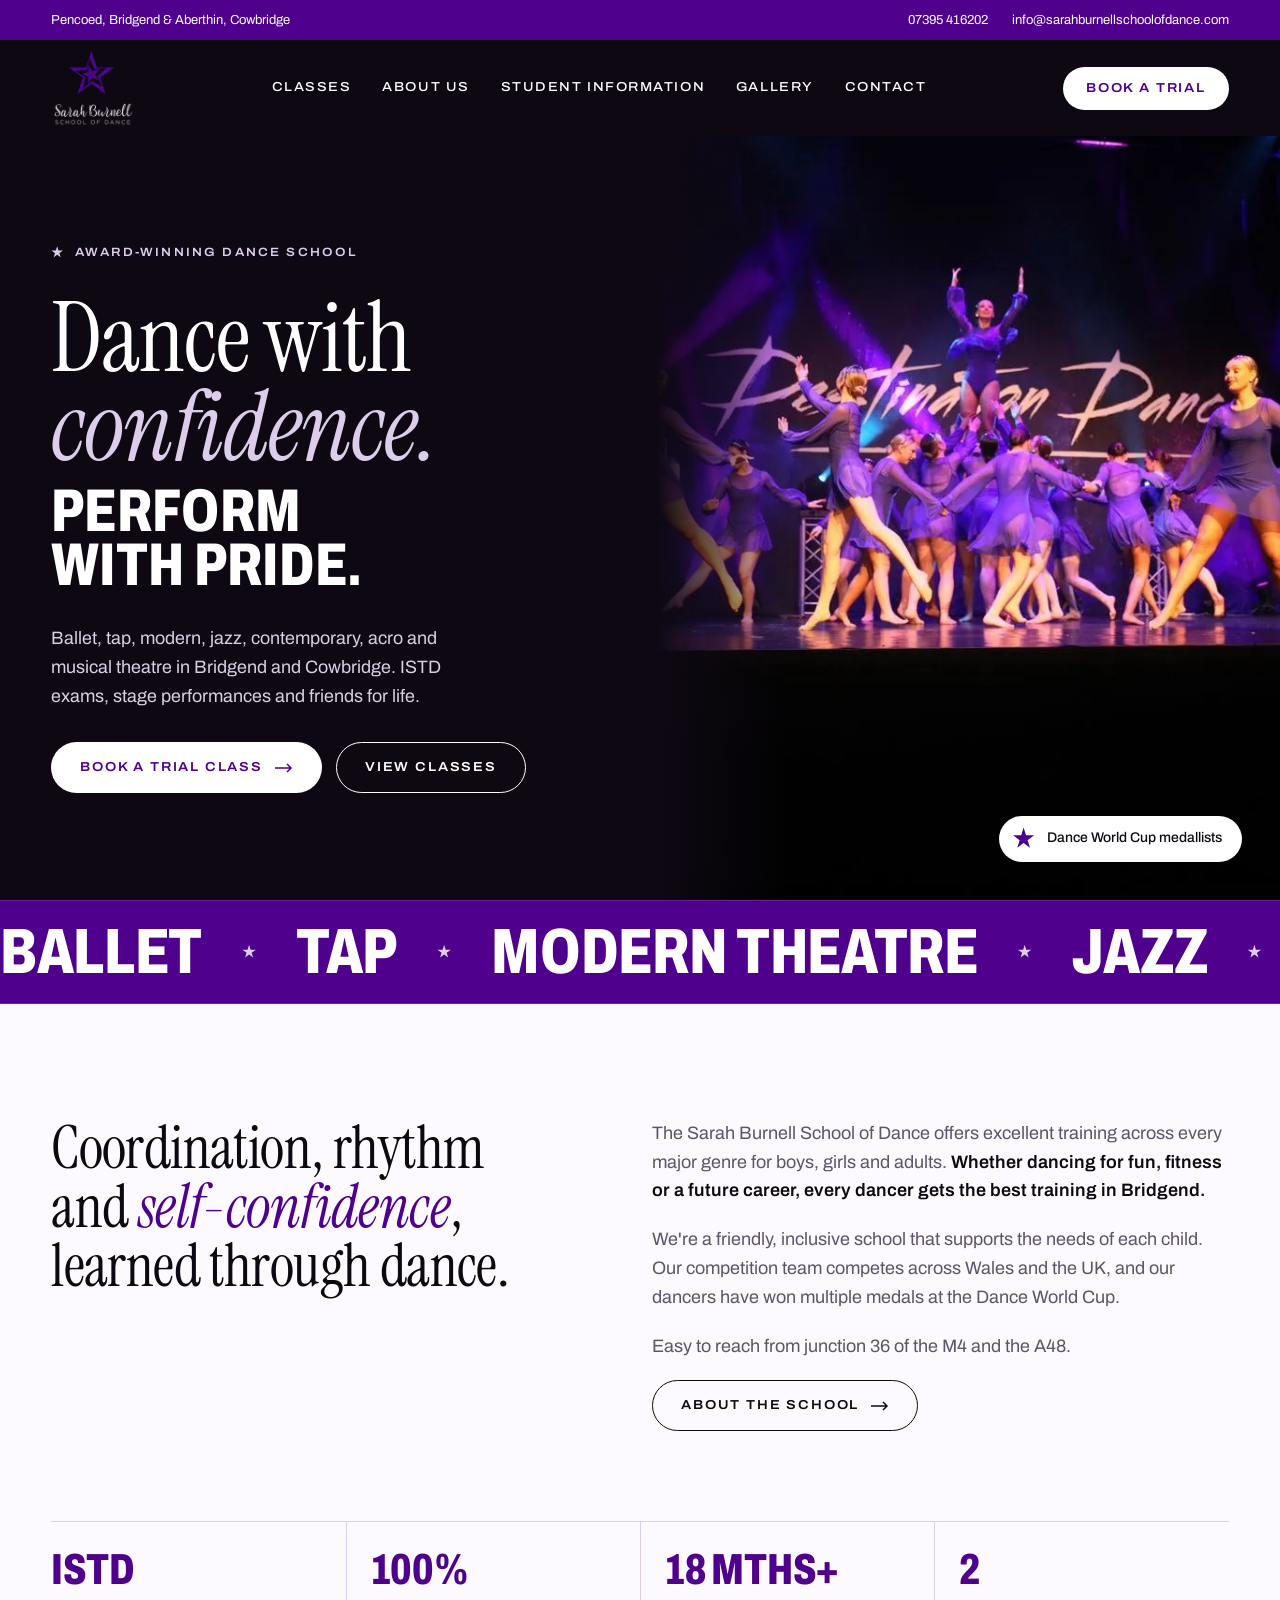
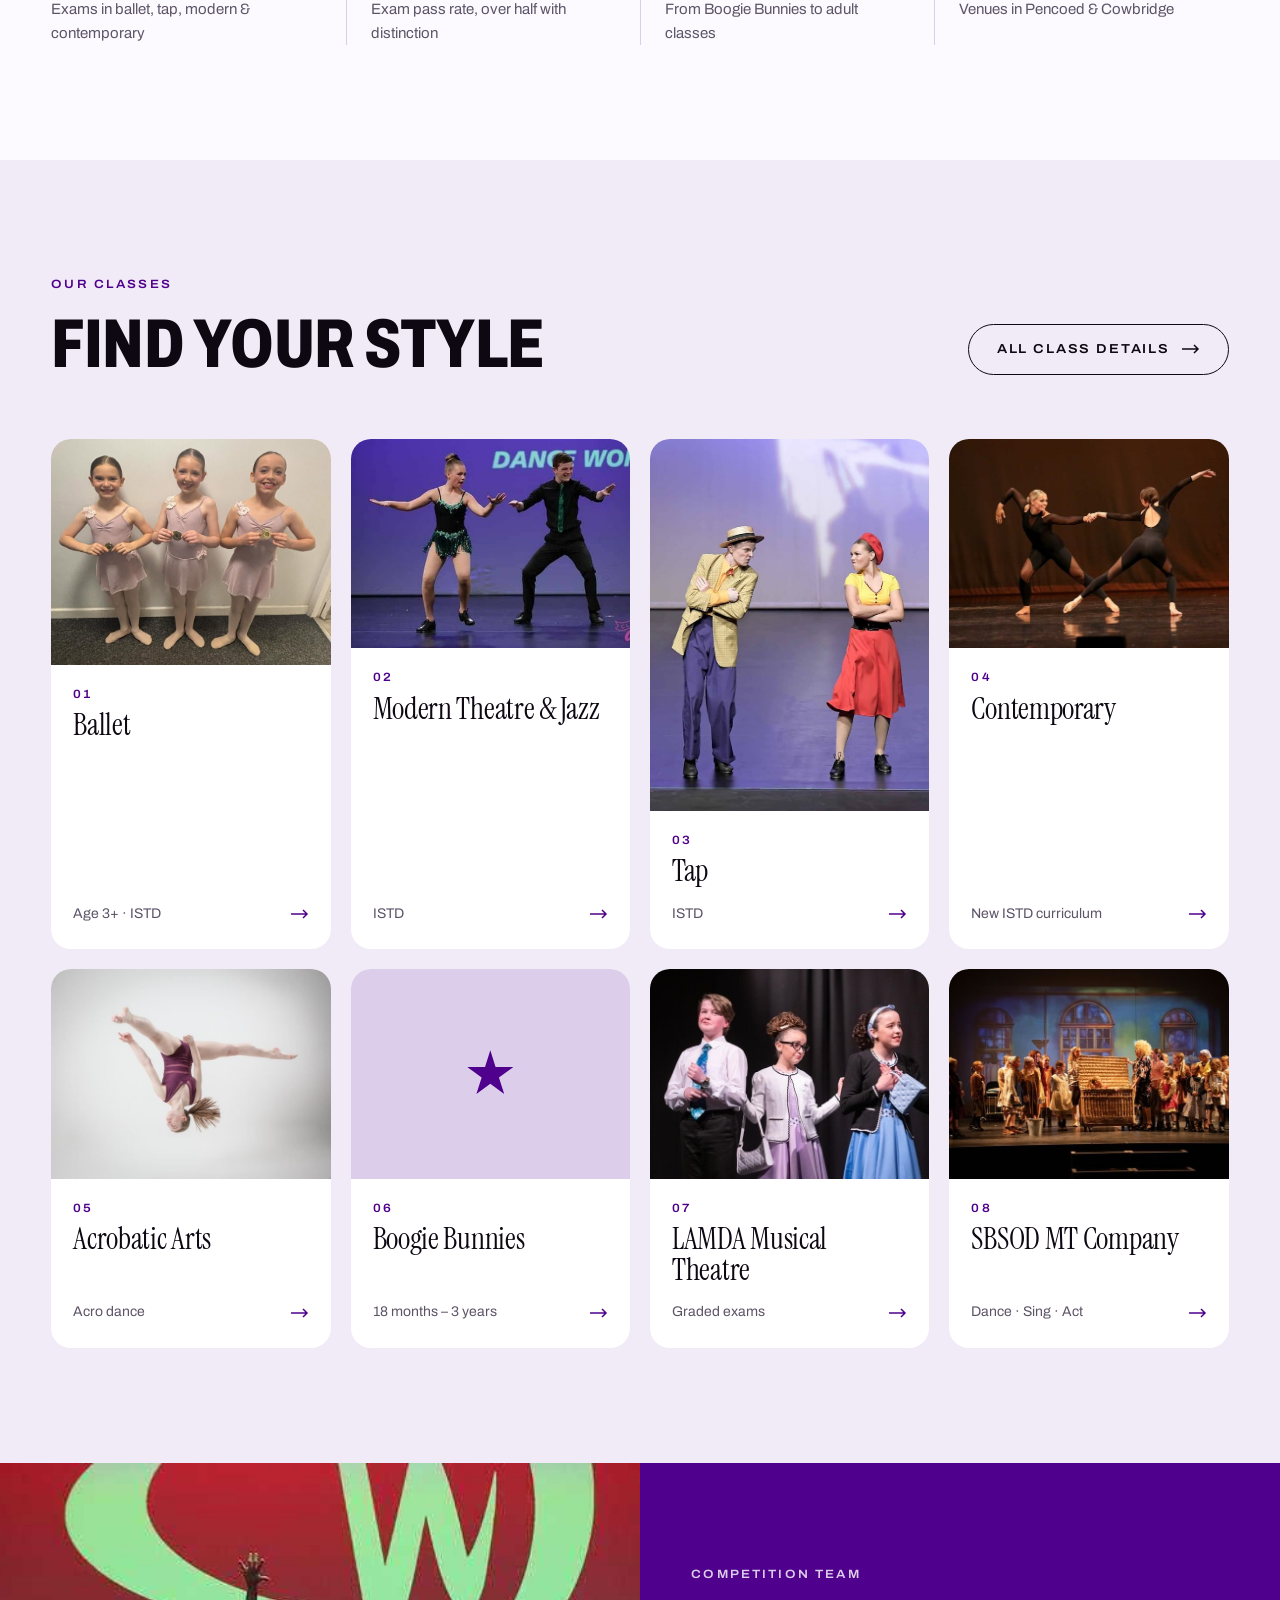
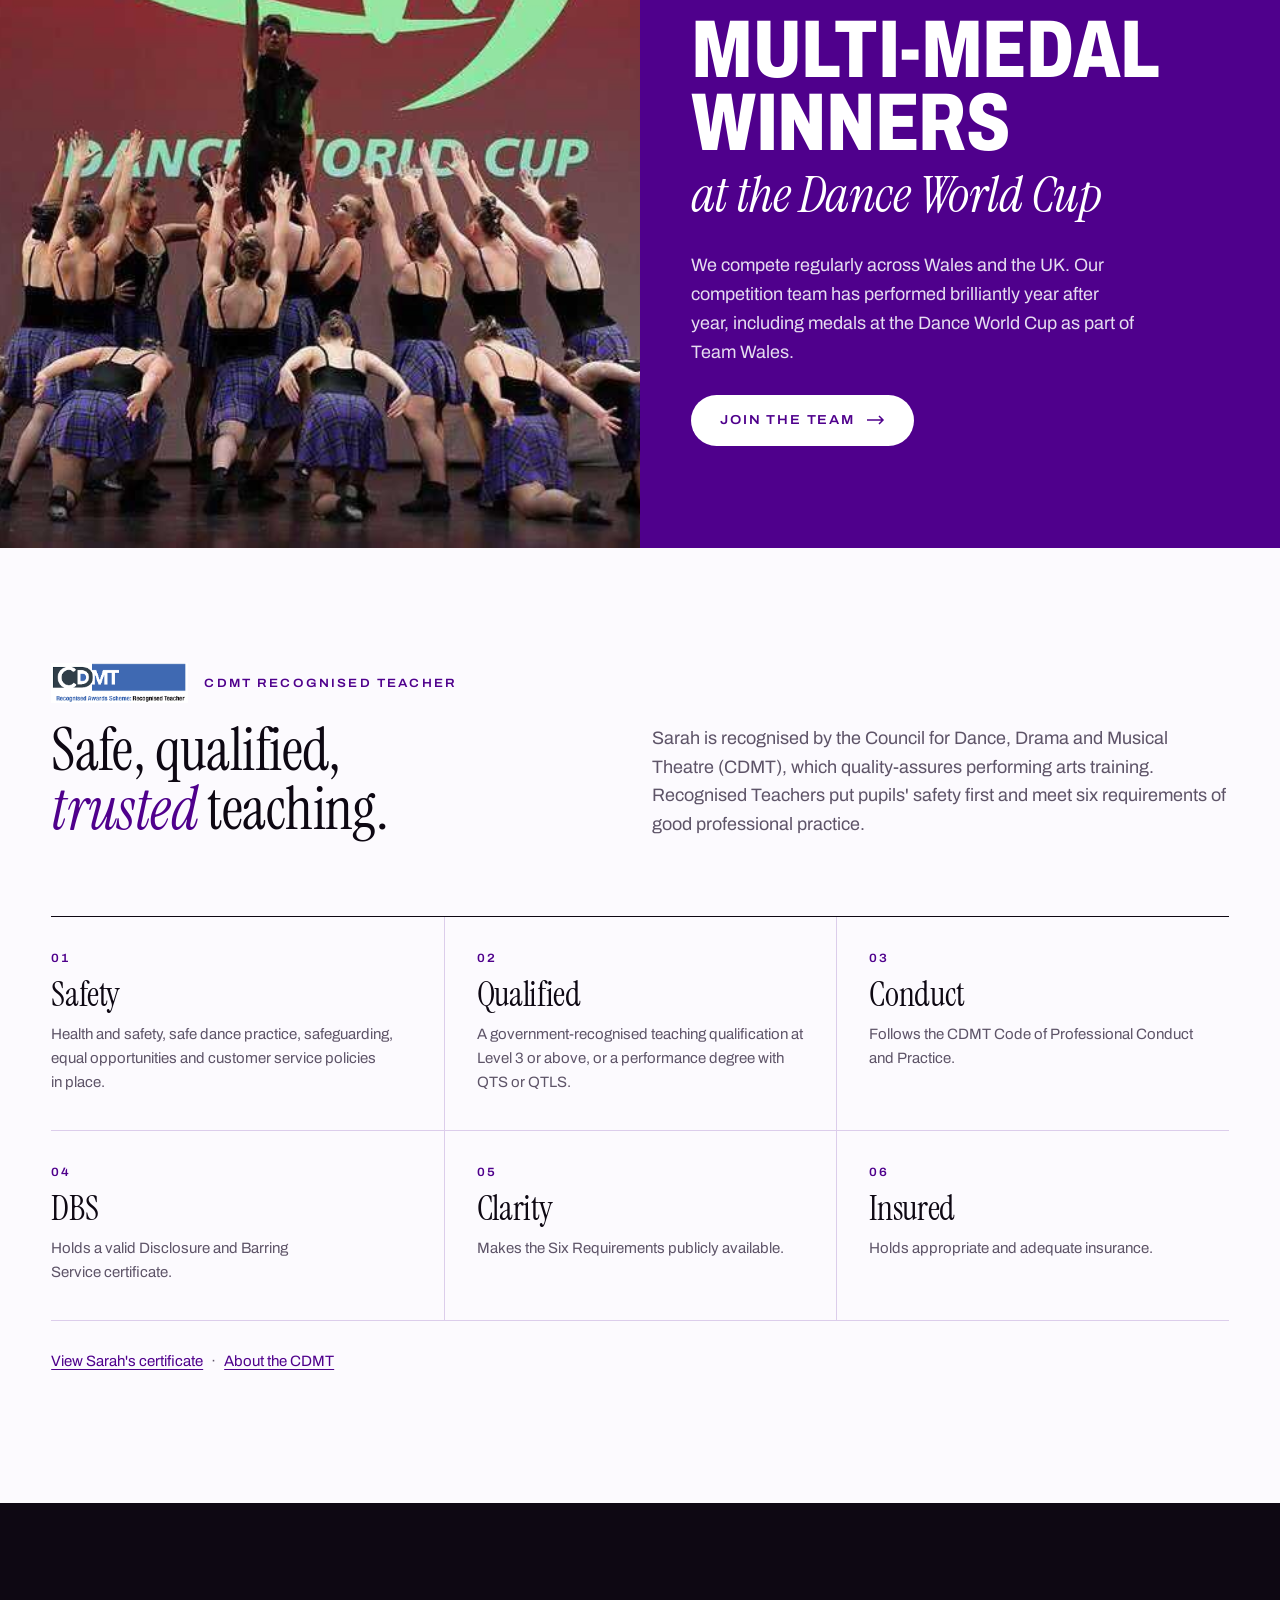
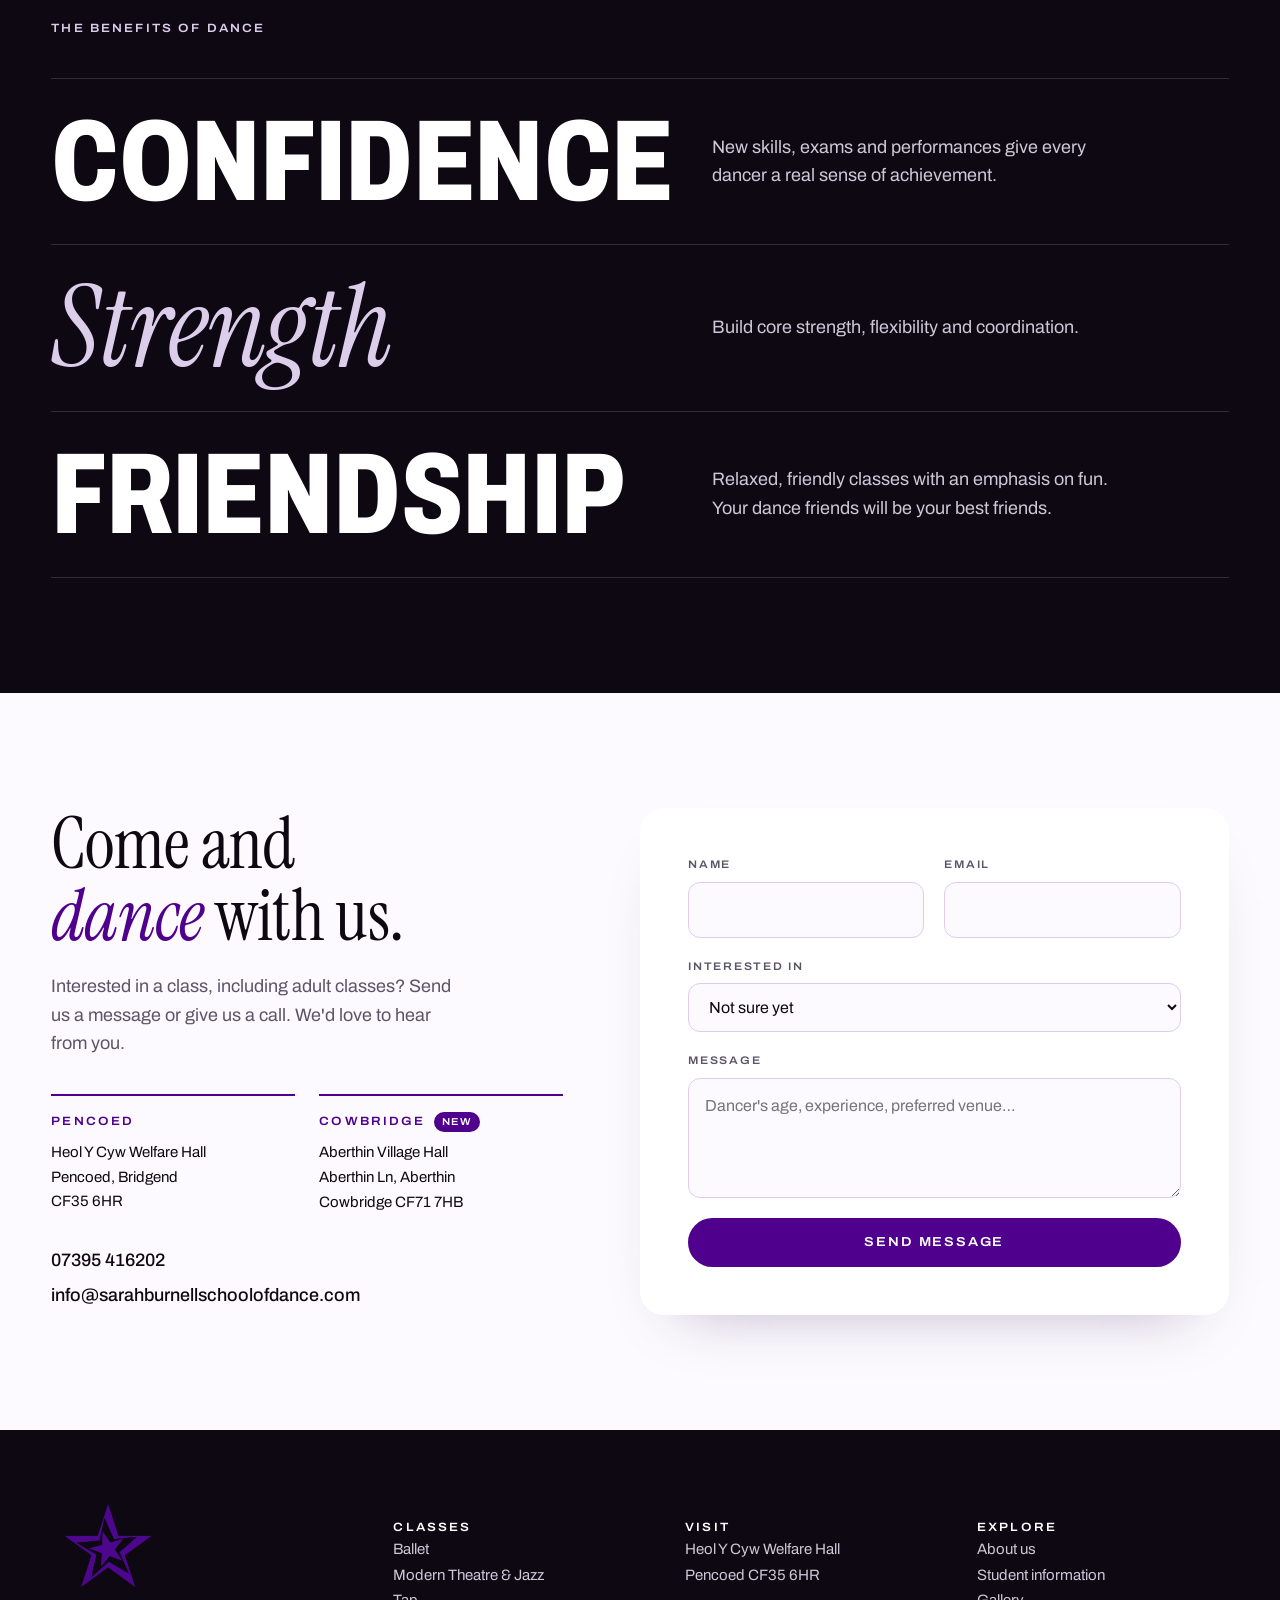
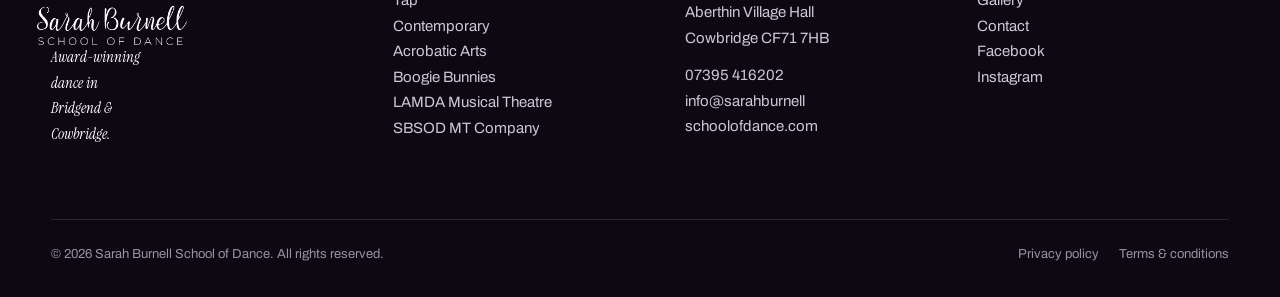
==== commit 6a178a5f: "Replace standalone homepage with full static SBSOD website Co-Authored-By: Claude Opus 5.5 (1M conte" ====
--- a/index.html
+++ b/index.html
@@ -1,385 +1,115 @@
-<!DOCTYPE html>
-<html>
+<!doctype html>
+<html lang="en-GB">
 <head>
-  <meta charset="utf-8">
-  <title>Sarah Burnell School of Dance | Award-winning dance school in Bridgend &amp; Cowbridge</title>
-  <style>
-    * { margin: 0; padding: 0; box-sizing: border-box; }
-    body { background: #4F008C; display: flex; align-items: center; justify-content: center; min-height: 100vh; font-family: -apple-system, BlinkMacSystemFont, sans-serif; }
-    #__bundler_loading { position: fixed; bottom: 20px; right: 20px; font: 13px/1.4 -apple-system, BlinkMacSystemFont, sans-serif; color: #666; background: #fff; padding: 8px 14px; border-radius: 8px; box-shadow: 0 1px 4px rgba(0,0,0,0.12); z-index: 10000; }
-    #__bundler_thumbnail { position: fixed; inset: 0; width: 100%; height: 100%; display: flex; align-items: center; justify-content: center; background: #4F008C; z-index: 9999; }
-    #__bundler_thumbnail svg { width: 100%; height: 100%; object-fit: contain; }
-    #__bundler_placeholder { color: #999; font-size: 14px; }
-  </style>
-  <noscript>
-    <style>#__bundler_loading { display: none; }</style>
-    <div style="position:fixed;bottom:12px;left:12px;font:13px/1.4 -apple-system,BlinkMacSystemFont,sans-serif;color:#999;background:rgba(255,255,255,0.9);padding:6px 12px;border-radius:6px;box-shadow:0 1px 4px rgba(0,0,0,0.08);z-index:10000;">
-      This page requires JavaScript to display.
-    </div>
-  </noscript>
+<meta charset="utf-8">
+<meta name="viewport" content="width=device-width, initial-scale=1">
+<title>Home — Sarah Burnell School of Dance</title>
+<meta name="description" content="Award-winning dance school in Bridgend and Cowbridge. Ballet, tap, modern, jazz, contemporary, acro and musical theatre from 18 months to adults.">
+<meta property="og:title" content="Home — Sarah Burnell School of Dance">
+<meta property="og:description" content="Award-winning dance school in Bridgend and Cowbridge. Ballet, tap, modern, jazz, contemporary, acro and musical theatre from 18 months to adults.">
+<meta property="og:image" content="images/social-share.png">
+<meta name="theme-color" content="#0E0813">
+<link rel="icon" href="images/logo-white-sm.png">
+<link rel="preconnect" href="https://fonts.googleapis.com">
+<link rel="preconnect" href="https://fonts.gstatic.com" crossorigin>
+<link rel="stylesheet" href="https://fonts.googleapis.com/css2?family=Archivo:ital,wdth,wght@0,62..125,100..900;1,62..125,100..900&amp;family=Instrument+Serif:ital@0;1&amp;display=swap">
+<link rel="stylesheet" href="css/sbsod-vars.css">
+<link rel="stylesheet" href="css/sbsod.css">
+<link rel="stylesheet" href="css/site.css">
+<script src="js/site.js" defer></script>
 </head>
 <body>
-  <div id="__bundler_thumbnail"><svg xmlns="http://www.w3.org/2000/svg" viewBox="0 0 100 100"><rect width="100" height="100" fill="#4F008C"></rect><text x="50" y="64" text-anchor="middle" font-family="Georgia,serif" font-style="italic" font-size="40" fill="#fff">SB</text></svg></div>
-  <div id="__bundler_loading">Unpacking...</div>
+<div class="sb">
 
-  <script>
-    
-document.addEventListener('DOMContentLoaded', async function() {
-  const loading = document.getElementById('__bundler_loading');
-  function setStatus(msg) { if (loading) loading.textContent = msg; }
+<div class="topbar"><div class="wrap"><span class="tb-l">Pencoed, Bridgend &amp; Aberthin, Cowbridge</span><div class="tb-r"><a href="tel:07395416202">07395 416202</a><a href="mailto:info@sarahburnellschoolofdance.com">info@sarahburnellschoolofdance.com</a></div></div></div>
+<header class="site-head">
+<div class="wrap"><a class="logo" href="index.html" aria-label="Sarah Burnell School of Dance home"><img src="images/logo-white-sm.png" alt="Sarah Burnell School of Dance"></a>
+<nav class="nav" aria-label="Main"><a href="classes.html">Classes</a><a href="about.html">About us</a><a href="student-information.html">Student information</a><a href="gallery.html">Gallery</a><a href="contact.html">Contact</a></nav>
+<div class="head-right"><a class="btn btn-white btn-sm" href="contact.html">Book a trial</a><button class="menu-btn" type="button" aria-expanded="false" aria-controls="mnav"><svg viewBox="0 0 18 12" fill="none" stroke="currentColor" stroke-width="1.5" aria-hidden="true"><path d="M0 1h18M0 6h18M0 11h18"></path></svg><span class="menu-label">Menu</span></button></div></div>
+<nav class="mnav" id="mnav" aria-label="Mobile" hidden><a href="index.html" class="on">Home</a><a href="classes.html">Classes</a><a href="about.html">About us</a><a href="student-information.html">Student information</a><a href="gallery.html">Gallery</a><a href="contact.html">Contact</a><a class="btn btn-white" href="contact.html">Book a trial class</a></nav>
+</header>
 
-  const FONT_MIME = /^(font[/]|application[/](x-)?font-|application[/]vnd\.ms-fontobject)/i;
-  const MIME_TOKEN = /^[\w.+-]+[/][\w.+-]+$/;
-  function toBase64(bytes) {
-    let bin = '';
-    for (let i = 0; i < bytes.length; i += 0x8000) {
-      bin += String.fromCharCode.apply(null, bytes.subarray(i, i + 0x8000));
-    }
-    return btoa(bin);
-  }
+<main>
+<section class="hero"><div class="hero-grid">
+<div class="hero-copy" style="padding-left: max(var(--pad), calc((100vw - var(--wrap)) / 2 + var(--pad)))">
+<span class="label"><i class="star"></i>Award-winning dance school</span>
+<h1 class="serif">Dance with <em>confidence.</em><span class="cond">Perform with pride.</span></h1>
+<p class="hero-lede">Ballet, tap, modern, jazz, contemporary, acro and musical theatre in Bridgend and Cowbridge. ISTD exams, stage performances and friends for life.</p>
+<div class="hero-ctas"><a class="btn btn-white" href="contact.html">Book a trial class<svg class="arrow" viewBox="0 0 18 10" fill="none" stroke="currentColor" stroke-width="1.5" aria-hidden="true"><path d="M0 5h16M12 1l4 4-4 4"></path></svg></a><a class="btn btn-line" href="classes.html">View classes</a></div>
+</div>
+<div class="hero-img"><img src="images/stage-competition-team.jpg" alt="The SBSOD competition team performing on stage under purple lights"><div class="badge"><i class="star"></i>Dance World Cup medallists</div></div>
+</div></section>
 
-  // Error sink persists across replaceWith since it's on window, not the DOM.
-  window.addEventListener('error', function(e) {
-    // Failed resource loads (CSP-blocked links, scripts, images) fire plain
-    // events at the element — warn only; real JS errors carry message/error.
-    if (!e.message && !e.error && e.target && e.target !== window) {
-      console.warn('[bundle] resource failed to load:',
-        e.target.tagName, String(e.target.src || e.target.href || ''));
-      return;
-    }
-    var p = document.body || document.documentElement;
-    var d = document.getElementById('__bundler_err') || p.appendChild(document.createElement('div'));
-    d.id = '__bundler_err';
-    d.style.cssText = 'position:fixed;bottom:12px;left:12px;right:12px;font:12px/1.4 ui-monospace,monospace;background:#2a1215;color:#ff8a80;padding:10px 14px;border-radius:8px;border:1px solid #5c2b2e;z-index:99999;white-space:pre-wrap;max-height:40vh;overflow:auto';
-    d.textContent = (d.textContent ? d.textContent + String.fromCharCode(10) : '') +
-      '[bundle] ' + (e.message || e.type) +
-      (e.filename ? ' (' + e.filename.slice(0, 60) + ':' + e.lineno + ')' : '');
-  }, true);
+<div class="marquee" aria-hidden="true"><div class="marquee-track"><span class="cond">Ballet</span><span class="cond">Tap</span><span class="cond">Modern Theatre</span><span class="cond">Jazz</span><span class="cond">Contemporary</span><span class="cond">Acro</span><span class="cond">Musical Theatre</span><span class="cond">Ballet</span><span class="cond">Tap</span><span class="cond">Modern Theatre</span><span class="cond">Jazz</span><span class="cond">Contemporary</span><span class="cond">Acro</span><span class="cond">Musical Theatre</span></div></div>
 
-  try {
-    const manifestEl = document.querySelector('script[type="__bundler/manifest"]');
-    const templateEl = document.querySelector('script[type="__bundler/template"]');
-    if (!manifestEl || !templateEl) {
-      setStatus('Error: missing bundle data');
-      console.error('[bundler] Missing script tags — manifestEl:', !!manifestEl, 'templateEl:', !!templateEl);
-      return;
-    }
+<section class="sec" id="about"><div class="wrap">
+<div class="split"><h2 class="serif">Coordination, rhythm and <em>self-confidence</em>, learned through dance.</h2>
+<div class="body-lg"><p>The Sarah Burnell School of Dance offers excellent training across every major genre for boys, girls and adults. <strong>Whether dancing for fun, fitness or a future career, every dancer gets the best training in Bridgend.</strong></p><p>We're a friendly, inclusive school that supports the needs of each child. Our competition team competes across Wales and the UK, and our dancers have won multiple medals at the Dance World Cup.</p><p>Easy to reach from junction 36 of the M4 and the A48.</p><div><a class="btn btn-line-dark" href="about.html">About the school<svg class="arrow" viewBox="0 0 18 10" fill="none" stroke="currentColor" stroke-width="1.5" aria-hidden="true"><path d="M0 5h16M12 1l4 4-4 4"></path></svg></a></div></div></div>
+<div class="facts" style="margin-top: clamp(56px, 7vw, 96px)"><div class="fact"><b class="cond">ISTD</b><span>Exams in ballet, tap, modern &amp; contemporary</span></div><div class="fact"><b class="cond">100%</b><span>Exam pass rate, over half with distinction</span></div><div class="fact"><b class="cond">18 mths+</b><span>From Boogie Bunnies to adult classes</span></div><div class="fact"><b class="cond">2</b><span>Venues in Pencoed &amp; Cowbridge</span></div></div>
+</div></section>
 
-    const manifest = JSON.parse(manifestEl.textContent);
-    let template = JSON.parse(templateEl.textContent);
+<section class="sec sec-lilac"><div class="wrap">
+<div class="sec-head mt-head"><div><span class="label">Our classes</span><h2 class="cond">Find your style</h2></div><a class="btn btn-line-dark" href="classes.html">All class details<svg class="arrow" viewBox="0 0 18 10" fill="none" stroke="currentColor" stroke-width="1.5" aria-hidden="true"><path d="M0 5h16M12 1l4 4-4 4"></path></svg></a></div>
+<div class="class-grid">
+<a class="class-card" href="classes.html"><div class="ph"><img src="images/class-ballet.jpg" alt="Three young ballet students holding their exam medals"></div><div class="meta"><span class="num label">01</span><h3 class="serif">Ballet</h3><span class="age">Age 3+ · ISTD<svg class="arrow" viewBox="0 0 18 10" fill="none" stroke="currentColor" stroke-width="1.5" aria-hidden="true"><path d="M0 5h16M12 1l4 4-4 4"></path></svg></span></div></a>
+<a class="class-card" href="classes.html"><div class="ph"><img src="images/gallery-48.jpg" alt="A jazz duo performing at the Dance World Cup"></div><div class="meta"><span class="num label">02</span><h3 class="serif">Modern Theatre &amp; Jazz</h3><span class="age">ISTD<svg class="arrow" viewBox="0 0 18 10" fill="none" stroke="currentColor" stroke-width="1.5" aria-hidden="true"><path d="M0 5h16M12 1l4 4-4 4"></path></svg></span></div></a>
+<a class="class-card" href="classes.html"><div class="ph"><img src="images/gallery-33.jpg" alt="A tap duo in character costume on stage"></div><div class="meta"><span class="num label">03</span><h3 class="serif">Tap</h3><span class="age">ISTD<svg class="arrow" viewBox="0 0 18 10" fill="none" stroke="currentColor" stroke-width="1.5" aria-hidden="true"><path d="M0 5h16M12 1l4 4-4 4"></path></svg></span></div></a>
+<a class="class-card" href="classes.html"><div class="ph"><img src="images/gallery-60.jpg" alt="Two contemporary dancers in black on stage"></div><div class="meta"><span class="num label">04</span><h3 class="serif">Contemporary</h3><span class="age">New ISTD curriculum<svg class="arrow" viewBox="0 0 18 10" fill="none" stroke="currentColor" stroke-width="1.5" aria-hidden="true"><path d="M0 5h16M12 1l4 4-4 4"></path></svg></span></div></a>
+<a class="class-card" href="classes.html"><div class="ph"><img src="images/gallery-37.jpg" alt="A dancer mid-air in an acrobatic leap"></div><div class="meta"><span class="num label">05</span><h3 class="serif">Acrobatic Arts</h3><span class="age">Acro dance<svg class="arrow" viewBox="0 0 18 10" fill="none" stroke="currentColor" stroke-width="1.5" aria-hidden="true"><path d="M0 5h16M12 1l4 4-4 4"></path></svg></span></div></a>
+<a class="class-card" href="classes.html"><div class="ph" style="display: flex; align-items: center; justify-content: center; color: var(--violet)"><i class="star" style="width: 48px; height: 48px"></i></div><div class="meta"><span class="num label">06</span><h3 class="serif">Boogie Bunnies</h3><span class="age">18 months – 3 years<svg class="arrow" viewBox="0 0 18 10" fill="none" stroke="currentColor" stroke-width="1.5" aria-hidden="true"><path d="M0 5h16M12 1l4 4-4 4"></path></svg></span></div></a>
+<a class="class-card" href="classes.html"><div class="ph"><img src="images/gallery-92.jpg" alt="Young performers acting a musical theatre scene"></div><div class="meta"><span class="num label">07</span><h3 class="serif">LAMDA Musical Theatre</h3><span class="age">Graded exams<svg class="arrow" viewBox="0 0 18 10" fill="none" stroke="currentColor" stroke-width="1.5" aria-hidden="true"><path d="M0 5h16M12 1l4 4-4 4"></path></svg></span></div></a>
+<a class="class-card" href="classes.html"><div class="ph"><img src="images/gallery-101.jpg" alt="The MT Company cast on stage in full costume"></div><div class="meta"><span class="num label">08</span><h3 class="serif">SBSOD MT Company</h3><span class="age">Dance · Sing · Act<svg class="arrow" viewBox="0 0 18 10" fill="none" stroke="currentColor" stroke-width="1.5" aria-hidden="true"><path d="M0 5h16M12 1l4 4-4 4"></path></svg></span></div></a>
+</div>
+</div></section>
 
-    // Nested page bundles (iframe targets). Each ships ONCE, in the ROOT
-    // document's manifest; frame srcs carry an about:blank#<uuid> marker
-    // instead of a substitutable uuid. Every document mints the blobs for
-    // its OWN frames — from local text at the root, or text obtained from
-    // its DIRECT parent over the relay protocol below — so each frame
-    // navigation stays same-origin with its initiator and a deduped page
-    // loads at any depth on any host, including a file:// download's
-    // opaque origins (where a blob minted by one document cannot be
-    // navigated to by another).
-    const pageOrderEl = document.querySelector('script[type="__bundler/page_order"]');
-    const pageOrder = pageOrderEl ? JSON.parse(pageOrderEl.textContent) : [];
-    const pageSet = new Set(pageOrder);
-    const pageTexts = {};
+<section class="stage"><div class="stage-grid">
+<div class="stage-img"><img src="images/gallery-47.jpg" alt="The competition team in a lift formation at the Dance World Cup"></div>
+<div class="stage-copy"><span class="label">Competition team</span><h2 class="cond">Multi-medal winners<span class="serif">at the Dance World Cup</span></h2><p>We compete regularly across Wales and the UK. Our competition team has performed brilliantly year after year, including medals at the Dance World Cup as part of Team Wales.</p><div><a class="btn btn-white" href="contact.html">Join the team<svg class="arrow" viewBox="0 0 18 10" fill="none" stroke="currentColor" stroke-width="1.5" aria-hidden="true"><path d="M0 5h16M12 1l4 4-4 4"></path></svg></a></div></div>
+</div></section>
 
-    // ── Nested-page text protocol (parent-chain relay) ──
-    // Page bundles ship once, in the ROOT document's manifest. Every
-    // document mints the blobs for its OWN frames, obtaining page text
-    // through a strict parent-chain relay: a document only ever SENDS to
-    // its direct parent (which, for every document the publisher's own
-    // runtime minted, is another publisher document) and only ACCEPTS
-    // text from that direct parent; requests from below are honored only
-    // for the document's own child frames, and the ROOT never sends
-    // upward at all. That last rule is load-bearing: the artifact host's
-    // frame-ancestors allows claude.ai (and friends) to frame an
-    // artifact, so window.top can be a FOREIGN document — a top-addressed
-    // protocol would hand page uuids to that ancestor and accept forged
-    // "page text" from it, minting attacker HTML as an artifact-origin
-    // blob document. The chain never touches the ancestor: requests stop
-    // at the root, replies are origin-addressed per hop (never '*' when
-    // an origin exists), and both directions are origin-gated (on https
-    // a foreign sender's origin can never equal this document's; in
-    // opaque contexts — file:// — everything serializes as 'null', where
-    // an embedded EXTERNAL frame still fails the gate by carrying its
-    // own real origin, and a sandboxed child of such a frame is excluded
-    // by the own-child-frames check plus uuid unguessability). Shape is
-    // deny-by-default: one request form, one reply form, no error
-    // replies.
-    // window.origin is the SERIALIZED SECURITY origin ('null' in opaque
-    // contexts such as a sandboxed preview iframe) — location.origin is
-    // computed from the URL and stays 'https://…' even when the document
-    // is sandboxed, which would misgate every opaque chain.
-    const OWN_TARGET = /^https?:[/][/]/.test(window.origin || '')
-      ? window.origin
-      : '*';
-    function trustedOrigin(e) {
-      if (e.origin === window.origin) return true; // https chains; opaque==opaque
-      // file:// trees: Chrome serializes the file document's origin as
-      // 'file://' while the blob: documents it mints serialize as 'null',
-      // so the two legitimate shapes can never string-match — accept the
-      // pair in both directions. https origins never serialize as either,
-      // and sender identity (own child frame / direct parent) is checked
-      // separately.
-      return (
-        (e.origin === 'null' &&
-          (window.origin === 'file://' ||
-            window.location.protocol === 'file:')) ||
-        (/^file:/.test(e.origin) && window.origin === 'null')
-      );
-    }
-    // Non-empty only in the root document (nested bundles ship an empty
-    // island), so it doubles as the root marker: the root answers from
-    // local text and treats a miss as authoritative — never relaying to
-    // its (possibly foreign) parent.
-    const isPageRoot = pageOrder.length > 0;
-    const blobUrls = {};
-    const resourceBlobs = {};
-    const UUID_SHAPE = /^[0-9a-f]{8}-[0-9a-f]{4}-[0-9a-f]{4}-[0-9a-f]{4}-[0-9a-f]{12}$/;
-    const pendingFrames = {}; // uuid -> [{el, frag}] awaiting text for own frames
-    const pendingRelays = {}; // uuid -> [childWindow] awaiting text to pass down
-    function mountPage(el, frag, text) {
-      const pageBlob = new Blob([text], { type: 'text/html' });
-      const u = URL.createObjectURL(pageBlob);
-      resourceBlobs[u] = pageBlob;
-      el.src = u + frag;
-    }
-    function deliverPage(uuid, text) {
-      const frames = pendingFrames[uuid];
-      delete pendingFrames[uuid];
-      if (frames) for (const f of frames) mountPage(f.el, f.frag, text);
-      const relays = pendingRelays[uuid];
-      delete pendingRelays[uuid];
-      if (relays) {
-        for (const cw of relays) {
-          try { cw.postMessage({ __bundler_page: uuid, __bundler_text: text }, OWN_TARGET); } catch (err) { /* gone */ }
-        }
-      }
-    }
-    function ownFrameWindows() {
-      const out = [];
-      for (const f of Array.from(document.querySelectorAll('iframe'))) {
-        try { if (f.contentWindow) out.push(f.contentWindow); } catch (err) { /* detached */ }
-      }
-      return out;
-    }
-    window.addEventListener('message', function (e) {
-      const d = e.data;
-      if (!d || typeof d !== 'object' || !e.source) return;
-      // Origin gate first; the structural checks below (own-child-frames
-      // for requests, direct-parent + solicited-uuid for replies, the
-      // root's never-relay rule) are what hold in fully opaque chains
-      // where origin strings can't discriminate — a sandboxed root's
-      // FOREIGN wrapper still fails all three even though both serialize
-      // as real-vs-'null' rather than matching.
-      if (!trustedOrigin(e)) return;
-      if (typeof d.__bundler_need === 'string' && UUID_SHAPE.test(d.__bundler_need)) {
-        // Requests are honored only for this document's own child frames.
-        if (ownFrameWindows().indexOf(e.source) < 0) return;
-        const uuid = d.__bundler_need;
-        const text = pageTexts[uuid];
-        if (typeof text === 'string') {
-          try { e.source.postMessage({ __bundler_page: uuid, __bundler_text: text }, OWN_TARGET); } catch (err) { /* gone */ }
-          return;
-        }
-        if (isPageRoot || window.parent === window) return; // authoritative miss
-        const waiting = pendingRelays[uuid];
-        if (waiting) {
-          if (waiting.indexOf(e.source) < 0) waiting.push(e.source);
-          return;
-        }
-        // Never-answered uuids would otherwise accumulate forever under a
-        // request spray; past the cap (far above any real page count) new
-        // relays are dropped rather than remembered.
-        if (Object.keys(pendingRelays).length >= 128) return;
-        pendingRelays[uuid] = [e.source];
-        window.parent.postMessage({ __bundler_need: uuid }, OWN_TARGET);
-      } else if (
-        typeof d.__bundler_page === 'string' &&
-        UUID_SHAPE.test(d.__bundler_page) &&
-        typeof d.__bundler_text === 'string'
-      ) {
-        // The shape test is load-bearing beyond tidiness: the solicited
-        // check below uses the in operator, which matches prototype keys
-        // ('__proto__', 'constructor') — an unshaped key would reach
-        // deliverPage and throw, painting the error banner.
-        // Text is accepted only from the direct parent — the document
-        // that minted this one.
-        if (e.source !== window.parent || window.parent === window) return;
-        if (!(d.__bundler_page in pendingFrames) && !(d.__bundler_page in pendingRelays)) return;
-        deliverPage(d.__bundler_page, d.__bundler_text);
-      }
-    });
+<section class="sec"><div class="wrap">
+<div class="split" style="align-items: end; margin-bottom: clamp(48px, 6vw, 80px)"><div><span class="label" style="color: var(--violet); display: flex; gap: 16px; align-items: center; margin-bottom: 18px"><img src="images/cdmt-recognised-teacher.png" alt="CDMT Recognised Teacher" style="height: 40px; width: auto">CDMT Recognised Teacher</span><h2 class="serif">Safe, qualified, <em>trusted</em> teaching.</h2></div><p style="font-size: 18px; color: var(--muted); margin: 0">Sarah is recognised by the Council for Dance, Drama and Musical Theatre (CDMT), which quality-assures performing arts training. Recognised Teachers put pupils' safety first and meet six requirements of good professional practice.</p></div>
+<div class="req">
+<div><span class="n label">01</span><h3 class="serif">Safety</h3><p>Health and safety, safe dance practice, safeguarding, equal opportunities and customer service policies in place.</p></div>
+<div><span class="n label">02</span><h3 class="serif">Qualified</h3><p>A government-recognised teaching qualification at Level 3 or above, or a performance degree with QTS or QTLS.</p></div>
+<div><span class="n label">03</span><h3 class="serif">Conduct</h3><p>Follows the CDMT Code of Professional Conduct and Practice.</p></div>
+<div><span class="n label">04</span><h3 class="serif">DBS</h3><p>Holds a valid Disclosure and Barring Service certificate.</p></div>
+<div><span class="n label">05</span><h3 class="serif">Clarity</h3><p>Makes the Six Requirements publicly available.</p></div>
+<div><span class="n label">06</span><h3 class="serif">Insured</h3><p>Holds appropriate and adequate insurance.</p></div>
+</div>
+<p style="margin-top: 28px; font-size: 15px; color: var(--muted); display: flex; gap: 8px; flex-wrap: wrap"><a href="https://irp.cdn-website.com/6c31b9fb/files/uploaded/IMG-20221124-WA0008.jpg" style="text-decoration: underline; text-underline-offset: 3px">View Sarah's certificate</a><span aria-hidden="true">·</span><a href="https://cdmt.org.uk/recognised-awards-scheme/who-the-scheme-is-for/" style="text-decoration: underline; text-underline-offset: 3px">About the CDMT</a></p>
+</div></section>
 
-    const uuids = Object.keys(manifest);
-    setStatus('Unpacking ' + uuids.length + ' assets...');
+<section class="benefits sec"><div class="wrap"><span class="label" style="margin-bottom: 40px">The benefits of dance</span><div>
+<div class="ben"><h3 class="cond">Confidence</h3><p>New skills, exams and performances give every dancer a real sense of achievement.</p></div>
+<div class="ben"><h3 class="serif">Strength</h3><p>Build core strength, flexibility and coordination.</p></div>
+<div class="ben"><h3 class="cond">Friendship</h3><p>Relaxed, friendly classes with an emphasis on fun. Your dance friends will be your best friends.</p></div>
+</div></div></section>
 
-    await Promise.all(uuids.map(async (uuid) => {
-      const entry = manifest[uuid];
-      try {
-        const binaryStr = atob(entry.data);
-        const bytes = new Uint8Array(binaryStr.length);
-        for (let i = 0; i < binaryStr.length; i++) bytes[i] = binaryStr.charCodeAt(i);
+<section class="sec" id="contact"><div class="wrap"><div class="contact-grid">
+<div><h2 class="serif" style="font-size: clamp(48px, 5.6vw, 88px)">Come and <em>dance</em> with us.</h2><p class="lede">Interested in a class, including adult classes? Send us a message or give us a call. We'd love to hear from you.</p>
+<div class="venues"><div class="venue"><span class="label">Pencoed</span>Heol Y Cyw Welfare Hall<br>Pencoed, Bridgend<br>CF35 6HR</div><div class="venue"><span class="label">Cowbridge <span class="tag-new">New</span></span>Aberthin Village Hall<br>Aberthin Ln, Aberthin<br>Cowbridge CF71 7HB</div></div>
+<div class="direct"><a href="tel:07395416202">07395 416202</a><a href="mailto:info@sarahburnellschoolofdance.com">info@sarahburnellschoolofdance.com</a></div></div>
+<form class="form" data-enquiry style="align-self: start">
+<div class="field"><label for="h-name">Name</label><input id="h-name" name="name" autocomplete="name" required></div>
+<div class="field"><label for="h-email">Email</label><input id="h-email" name="email" type="email" autocomplete="email" required></div>
+<div class="field full"><label for="h-class">Interested in</label><select id="h-class" name="class"><option>Not sure yet</option><option>Ballet</option><option>Modern Theatre &amp; Jazz</option><option>Tap</option><option>Contemporary</option><option>Acrobatic Arts</option><option>Boogie Bunnies</option><option>LAMDA Musical Theatre</option><option>SBSOD MT Company</option><option>Adult classes</option></select></div>
+<div class="field full"><label for="h-msg">Message</label><textarea id="h-msg" name="message" placeholder="Dancer's age, experience, preferred venue…"></textarea></div>
+<button class="btn btn-violet" type="submit">Send message</button>
+<p class="form-ok" role="status" hidden>Thank you for contacting us. We'll get back to you as soon as possible.</p>
+</form>
+</div></div></section>
+</main>
 
-        let finalBytes = bytes;
-        if (entry.compressed) {
-          if (typeof DecompressionStream !== 'undefined') {
-            const ds = new DecompressionStream('gzip');
-            const writer = ds.writable.getWriter();
-            const reader = ds.readable.getReader();
-            writer.write(bytes);
-            writer.close();
-            const chunks = [];
-            let totalLen = 0;
-            while (true) {
-              const { done, value } = await reader.read();
-              if (done) break;
-              chunks.push(value);
-              totalLen += value.length;
-            }
-            finalBytes = new Uint8Array(totalLen);
-            let offset = 0;
-            for (const chunk of chunks) { finalBytes.set(chunk, offset); offset += chunk.length; }
-          } else {
-            console.warn('DecompressionStream not available, asset ' + uuid + ' may not render');
-          }
-        }
+<footer class="site-foot"><div class="wrap"><div class="foot-grid">
+<div><a class="foot-logo" href="index.html"><img src="images/logo-white.png" alt="Sarah Burnell School of Dance"></a><p class="foot-tag">Award-winning dance in Bridgend &amp; Cowbridge.</p></div>
+<div><h4 class="label">Classes</h4><ul><li><a href="classes.html">Ballet</a></li><li><a href="classes.html">Modern Theatre &amp; Jazz</a></li><li><a href="classes.html">Tap</a></li><li><a href="classes.html">Contemporary</a></li><li><a href="classes.html">Acrobatic Arts</a></li><li><a href="classes.html">Boogie Bunnies</a></li><li><a href="classes.html">LAMDA Musical Theatre</a></li><li><a href="classes.html">SBSOD MT Company</a></li></ul></div>
+<div><h4 class="label">Visit</h4><p>Heol Y Cyw Welfare Hall<br>Pencoed CF35 6HR</p><p style="margin-top: 12px">Aberthin Village Hall<br>Cowbridge CF71 7HB</p><p style="margin-top: 12px"><a href="tel:07395416202">07395 416202</a><br><a href="mailto:info@sarahburnellschoolofdance.com">info@sarahburnell<br>schoolofdance.com</a></p></div>
+<div><h4 class="label">Explore</h4><ul><li><a href="about.html">About us</a></li><li><a href="student-information.html">Student information</a></li><li><a href="gallery.html">Gallery</a></li><li><a href="contact.html">Contact</a></li><li><a href="https://facebook.com/sarahburnelldance">Facebook</a></li><li><a href="https://instagram.com/sarahburnelldance_official/">Instagram</a></li></ul></div>
+</div>
+<div class="foot-base"><span>© 2026 Sarah Burnell School of Dance. All rights reserved.</span><nav aria-label="Legal"><a href="https://www.sarahburnellschoolofdance.com/privacy">Privacy policy</a><a href="https://irp.cdn-website.com/6c31b9fb/files/uploaded/SBSOD_Terms_and_Conditions.pdf">Terms &amp; conditions</a></nav></div>
+</div></footer>
 
-        if (pageSet.has(uuid)) {
-          pageTexts[uuid] = new TextDecoder().decode(finalBytes);
-          return;
-        }
-        if (FONT_MIME.test(entry.mime) && MIME_TOKEN.test(entry.mime)) {
-          // Strict artifact hosts allow font-src data: but not blob:.
-          blobUrls[uuid] = 'data:' + entry.mime + ';base64,' +
-            (entry.compressed ? toBase64(finalBytes) : entry.data);
-        } else {
-          const blob = new Blob([finalBytes], { type: entry.mime });
-          blobUrls[uuid] = URL.createObjectURL(blob);
-          resourceBlobs[blobUrls[uuid]] = blob;
-        }
-      } catch (err) {
-        console.error('Failed to decode asset ' + uuid + ':', err);
-        const blob = new Blob([], { type: entry.mime });
-        blobUrls[uuid] = URL.createObjectURL(blob);
-        resourceBlobs[blobUrls[uuid]] = blob;
-      }
-    }));
-
-    const extResEl = document.querySelector('script[type="__bundler/ext_resources"]');
-    const extResources = extResEl ? JSON.parse(extResEl.textContent) : [];
-    const resourceMap = {};
-    for (const entry of extResources) {
-      if (blobUrls[entry.uuid]) resourceMap[entry.id] = blobUrls[entry.uuid];
-    }
-
-    // Artifact-host CSP (connect-src 'self') refuses fetch() of blob: URLs —
-    // consumers read these Blobs directly. Survives the swap like the error sink.
-    window.__resourceBlobs = resourceBlobs;
-
-    setStatus('Rendering...');
-    // Page uuids have no blob here — they ride inside about:blank#<uuid>
-    // frame markers the pass below resolves after the swap.
-    for (const uuid of uuids) {
-      if (pageSet.has(uuid)) continue;
-      template = template.split(uuid).join(blobUrls[uuid]);
-    }
-
-    // Strip integrity + crossorigin — blob URLs from a file:// document inherit
-    // a null origin, so crossorigin forces a CORS fetch that SRI then rejects.
-    // The manifest bytes are ours; SRI protects against CDN compromise, not this.
-    template = template.replace(/\s+integrity="[^"]*"/gi, '').replace(/\s+crossorigin="[^"]*"/gi, '');
-
-    const resourceScript = '<script>window.__resources = ' +
-      JSON.stringify(resourceMap).replace(/<\//g, '<\\/') +
-      ';</' + 'script>';
-    // Inject after <head> so the DOCTYPE stays first; prepending the script
-    // would push the parser into quirks mode. DOMParser always emits a <head>
-    // (synthesizing one if the source HTML omitted it) but may carry
-    // attributes through, so match the full opening tag. slice() rather than
-    // replace() keeps us clear of $-pattern substitution in resourceScript.
-    const headOpen = template.match(/<head[^>]*>/i);
-    if (headOpen) {
-      const i = headOpen.index + headOpen[0].length;
-      template = template.slice(0, i) + resourceScript + template.slice(i);
-    }
-
-    // Parse the template and swap the root element. Scripts inserted via
-    // DOMParser/replaceWith are inert per spec — re-create each with
-    // createElement so they execute, awaiting onload for src scripts to
-    // preserve ordering (React before ReactDOM before Babel before text/babel).
-    const doc = new DOMParser().parseFromString(template, 'text/html');
-    document.documentElement.replaceWith(doc.documentElement);
-
-    // Resolve page-frame markers: mint this document's own blob for each
-    // framed page — from local text when this is the root, otherwise by
-    // asking the direct parent over the relay protocol above. An
-    // unanswered request leaves the frame on about:blank, the same
-    // degraded state as a refused embed.
-    {
-      const MARKER = /^about:blank#([0-9a-f]{8}-[0-9a-f]{4}-[0-9a-f]{4}-[0-9a-f]{4}-[0-9a-f]{12})(#.*)?$/;
-      const needed = [];
-      for (const el of Array.from(document.querySelectorAll('iframe'))) {
-        const m = MARKER.exec(el.getAttribute('src') || '');
-        if (!m) continue;
-        const text = pageTexts[m[1]];
-        if (typeof text === 'string') {
-          mountPage(el, m[2] || '', text);
-        } else if (window.parent !== window && !isPageRoot) {
-          const had = pendingFrames[m[1]];
-          (pendingFrames[m[1]] = had || []).push({ el: el, frag: m[2] || '' });
-          if (!had) needed.push(m[1]);
-        }
-      }
-      for (const uuid of needed) {
-        window.parent.postMessage({ __bundler_need: uuid }, OWN_TARGET);
-      }
-    }
-
-    const dead = Array.from(document.scripts);
-    for (const old of dead) {
-      const s = document.createElement('script');
-      for (const a of old.attributes) s.setAttribute(a.name, a.value);
-      s.textContent = old.textContent;
-      // text/babel scripts with a src: read and inline. transformScriptTags
-      // does XHR against the src, but blob:null/ from a file:// origin is
-      // silently dropped. Inlining makes it a plain inline babel script,
-      // which transformScriptTags handles unconditionally.
-      if ((s.type === 'text/babel' || s.type === 'text/jsx') && s.src) {
-        const pre = resourceBlobs[s.src.split('#')[0]];
-        s.textContent = pre ? await pre.text() : await (await fetch(s.src)).text();
-        s.removeAttribute('src');
-      }
-      const p = s.src ? new Promise(function(r) { s.onload = s.onerror = r; }) : null;
-      old.replaceWith(s);
-      if (p) await p;
-    }
-    // Babel standalone auto-transforms type=text/babel on DOMContentLoaded,
-    // which fired before we swapped the document. Trigger manually if present.
-    if (window.Babel && typeof window.Babel.transformScriptTags === 'function') {
-      window.Babel.transformScriptTags();
-    }
-  } catch (err) {
-    setStatus('Error unpacking: ' + err.message);
-    console.error('Bundle unpack error:', err);
-  }
-});
-
-  </script>
-
-  <script type="__bundler/manifest">
-{"28403950-fdc8-45f1-862f-300247a8ae28":{"mime":"image/webp","compressed":false,"data":"UklGRgoeAABXRUJQVlA4WAoAAAAQAAAAswAAswAAQUxQSA0YAAAB8Mf//3op8f/dHo/H68wMHSIWqShgF0qDgYTdQcMidjcorolFI7kY2N2Brq7LunZ3x8fuBua8zuv+xzlzZkBnPvn9XiJiAvh/9Nv/Mls3aXgZV2yCNbCMlj+PIBpYwV5aije4FurjNliDymj2ibQP0aAKhimvJQ2uOarWR62wBpTR5F0VChpKNKCCQcqyVPMbWDOUqqD3mmINJqPqLRWkTLsSDaagv7JMymt6g+oypZIKerMKayAZFS+rICmTBhANJKfnqoKK87qkwZQw7ca3VJBU0KsJ1iAy/O1Bf1cqKVPWm2gQOTv+uG73Vcok5XVeAylh6gdwh1JJBT1vNIQN3rwehinLpEzpdngDyNlMhxPJsypISjWZaAAlnK7tqGCi0hL/BWv4wNM/NsZZ62MVpEzVW+INHqerHsIILlQqKdXpRIMnOFpTSHC6/qqs6Amwho7xiPYkwLlOqZRpZTe8geNs/PvKDnjRQGWSUp1A0sAJJur5BKP4X0qLlmENHOceLSYBCEYUZfptI7xB43T6XkdSWWQ0fVsFKdWRJA2aYLzUdd9BOBCcpbTofqxB49yhLzjp9QQDo+P3ypTpp454feWxBia0+0b/5FSdTgDBAqVSqnFUxpr4l7RGBiOlK7hQP22Hg7Njqkyp7sKpl43NhvbsU37v2vfs2XvL+6QDmSY9kcPAeFCpMn03uEevnr169+7Vq1evnjvu2KPHjj179enXp/wddxqY+yva9GkVtPozrejGPK3UGQQE+6ugLCuoLvO/quxMP4zA/nIwcucXsupsdad6pYqrVa3ftsUxKl/WqoLKzFb+8O6Tdy684JhDe2zxpNKsxjSvf3bC+Av2YNDHyhdUY51dDzcrn+rxMAhOVKrC79998MQ15595+D69u7SsNMBo85gKKp3ls/yUIPhLtoS2dyhNayg/ywppPp+mabWOg3uUKtVpBEbbU8fu2bNdEB0ndMIotqSKrd5XqtJZXh/sRDh/[base64]/n5dUrU864RRbcGyhUFDJQl4vbU0Yf/XuHPKtXjti78FbrtssodxIIiLcqHynRKZvl/+uTFk+LWjVLgTF7lystKCS+YLmNCYx/votYcPHdX1HDLDIJRHuZkaxRULV/yghZVKaL2RSqmNJKHYqrlY+U3GW1zcH4E79GCQXaNX0tYkwyvYkwNjoZ2Wl0kzFeS0kKA5aPaB8puJCqkc7kRj1pQcDPtDH4xLCa7AIAxrteOqy71TbVMsbYUVBh+eVV3GWV/7sIKhHLaHNjdLyPlgYWOIAnUde/UGq2hf0WRccIGHrD5VXcSGvDwYQTv3qxsRfVL2kHR4AzQZd9PTvkrJ8WqhFluV3IwASBn2vVMVpqutbE9S7lrDVC9J3J1VBm1Me+z6TlOYLmWpd0IkkgCWMWKVUkrK8fv4bHtTDltB4tgp6dSiNDrnnJ6lQnaoOU83DAQtOU6EgSYW8nt2McOpnd/b/Wplu3xjWG//[base64]/APqVojeEWFdGu8weBsvkpZqplE0S1KlerFlphFABuf9Uqqr1scrlU6i6TBEJysVKkOKTLuV1rQ91uSAFg4VPSb++uda38m/QesoWA8rjRT9WZ40eNFB1KBO8UeBi0PX/98FVZtjjcQnG4rlBX0dhUG8KxWaQo5X9cJo9gicDb9vaBTSBoICccrVarbCIrfkG61HEetmLM27kWARXCT9C+sgWAsU6q8Ti5lH+jlteA8FfTlxBzhJSDYRfq9G94gcDb8TZky7VxkVH3+xzZULlS+kGZ6pj8WVgJYLh1LNAgSjlSqTN+sixW1/m4sLe9VPpMKqdJr2uNRIhgtPYI1CIz7lKqgJzGKNj6Tdk8rXyikktJUP5zaiHDAaP6uftoYbwAYHX9SprymExQ3Zov3lE+VqpBJWVrQa8MgDIKzpSOIBkDwN6VSqhEkRQk7f6vqvF7baZEKqaQsle7oigdG5+90P94AcO5SqkyrNsfBEg7+Q9UF/[base64]/HVj6tEUQ9FxysVMr0Q1to/6yqdc/6hFFmmJ2xUnkVZ/lMD1yrm/B67/qiVMuDrd5XYcXJRlC+B33eUT5TcSFVtb5dB6vXjLafK5PyupLdvpXe3JFwah20WqpCoUhKs4IOJeq1YD8VJBW0/7BV0pLmhFGH7oz7WfmsSEp1HV7PXa1UklbM/00/jMKDuvVg02eUL5TI9EUbrB4zWn2qQlFarSe7EkadB5XTsiwtUkH7E/VYsKcKkpTPCpdUEqxOd/b6QvlMUqqr8XptofJSltdnwwhn9VpC+weVFqSCPm2F1VtG8w9VUCHVveuTGKs9zM+oVioVtCdRbwVDlWV5rTwZC9ZED/q8o3wh1aJ6bY6q83qzJ+GsmRa0XKpCXh80x+opo/F7SnVVCxLWXDfG/6xqDSbqqWAX6cdReLAmW7DZM9KceuxyLe9GGGt4UHW53m6C1UtG43dnJgRrvgd7/LA7US85m+2NO39GS9hsb7xeAjM3/qRuTr3t/Hnd6q//f/TmVpP7avCIsIaDOzUFWF25A7itaWF14xH+ZzMqd2iNFTmbbEodO95tv/G7NcXWLKNW7mAB4Panctr/W7cbBs7k6i974XUR9J859bgjFz7QBVujqvZphZUHmNNp7FG9zexPZDR6JutxY3eM4FhNHjWVpA6c82/ujDl73s6a7Mz67UyiHGPqXngyVc/NvHtpK+zPE0zRxdy9HuZ0X/kFR51K1M6Z83RCRCQs3QpfY5xB76y7sBlWBnzwlnO1TiW45AmwP4vT8ccV7Ta9BjNnkc7hmh54rYKDtQs5wLlqwBr10HRuaFWOUfX5i0zU5SQVNPt2IvFnCSbrVk46jnC6/Lpyw3VvSLDaGP7qig4YGI2WrYfVytzqxmm3st8611Gu0fLX+xp983lrHOfZx7G6MffVZeRe0YHc3AULTtJDTDydoLbONoXfu+FFl12Bs6YG41dW7XcFSRnOupp7kE4lwHnisxxWJ2tg0F/fVA2YhwP/1lHc0g2vVTBYGk5gdJraGKuNs+c1m+N1c+3nzNsDL6uzLr8z64gB/sGHSZ04W1yzB766LtCtLBqCO5tX5zfovxin1s72q/RvN4qN2lecv/vMOjF4/YHW9zfByuquhT/di4OzlW7GqcPgzCELWmKrBZ7RqPZ3AcFEPc2S3erCqHhNOoYEiDpwLj94VmOsLhqlU488j6CsbauXaQwBOWZpMFE3Rx9x2RZ4WW61cLr8pnYXjiMIrtM5G9+OUYfBKBV+7U1CnTqbPLcYp/bORrr89i5YOcEOhff/6Ix5jkFaiFFsXp7R5OblrbFyHLMSFhEBwR56qfvdjcDIvaZBlx1K1AXOPOnTbkQNnoTXRDDzvVZYKYuIUkFffXw2QXm9tPIpMKP/N7PDKUUtgwP+6IGXMAdj47UwwBzACCZrzrlHEzgbrfjlgBuNujUq7pPe7YyXcIAIK2Gsd90RT7TGiswADy+xpz5tSy7K6yNNI6HXNfr3do6XaLl1lGcsnrB8B7wIcPZ95J8dMcxir6vuHVm0RFdd2wQIdtQz1+1L1A1O6+ekV9bBAGfDM6b1wigZ/H0ST88lAKPRYTPHV2JAwgE6hRxYWX2lkSSMOXHf8757tw8Owd81Cy8j2OtGrngBzOn39iTofq+/PI/EqLxOv1+0dAo5Htb3exFFe2vldTh17Wz4aaZlFRjO4B91y1UXXr4hBkbnZS15cTkGRstlemX+7MsOxkg4TCPofP7wKGEl+ijdCgeMtf6jobjT+WudTIBbCezePsxZUYUljNV/4Mp9+fjfuDNHP/XHb+gCy3UzTtFY/bzFarAKdlpVrQtwZ6MvdSq5/+hwEgjmHsWmmkMUXa0nm3O0HgdLGK4DK66/QBfhZfTUly1I8Igc63/3eVsSztWXG+CYlQgmLqDyo5coOlnXsNmttC88QTA401E04pw9SF7UdjUcpStJKGm1MofgNBV+7UbCVVqe5LhPAwmcHvfkmKTBBMFQpQNhH/2DhISDtNfk4ZvqwyoMmlUUbacnndI5LtBJWOM3dRMOrN0IMFo9sjG76RwSEi7SeUw6gcG6iYT79Lh5jsXb0uh1danhZE2twWplRreeLYl/SmfDZr/pEKzxu2qPE1w+hsYffNIIw7hbd1HBeTqDhGAvTVvACH3SqmhGe8zZQjfSZwIGBIP1OAyWDiGMNh8vxQguOhNu1GY4wTyN5I4unKcp0P0P7Uclg5ZC1evqWsZlpZxTtsTLcTr/Y+6iWU3pu1J3w2S93Rw6V3/UFDPWu7cVu+tyAmebFdqfCm7RPgTBZfpqJH/Xy+D0vAzH2Vjn29dzccDZJPusJRfr6/ZYMF134842jzelU/ofMKPJK9phq6tgmQbDOL3eCIbd1hE6factSyRcqlklnG1vpmyj3XN7YY3duU3/NR7VXCror8cwgimnww0aSGDco0/aQu4FbYk7XV9Kv12f63Q7Hvx9CIHTPht+3ouUdDrnf2jHP/U4Fgz+RDNInHsOgmN0GgnBeapuf9p41vn+5/Vhie7YcuKiy9chYZ7UjwCn62e6poarB+LlOLdNJxcQjNN/afmV9qeCSVpKYnR+oDltv/usKZZwlHQPCd1W/dIODxaM+eJheEIXkbDuNRWA0errA14aS5TaXl+vxbu6hBxdZs3USVRy5E0Ej2prPNjtlif/WG9pF3ppOXT5Wa9NO7E7nuPwGfdonyJj7gzdh0MwYhpBmU67XwfggNNPt7BZtqobbPCZppIEi0bDbrqWcHrc96gmU8ECvd2MhN1v4o2LsNd0DJUceRJR5G/s/UYvvChhlJ6l6YcaS1J106ZLdBBs9Hx7aJd/qxKnxbItXvqo3yI4QrNh0nc6nwRP2Orx3BKdQELCsadvoedzmLHBHW2xcoJe2r5EjgM1hl76pCVM/0AnU8G+t5FwgY4kofKBfg/qABj4xqoXgcaPbs/1C/A39Tcid2MHDHCeGPzYHkRRcIMuwF7U3lTeNIF/aRfs4TFUsIeWEsH8Y/nihbMPh2kazw4XX6a5VFrQ9tG+TNYiItjmNuv8x2/r487ivQjKdTbVMVRGBDz5SiWb6a3GHHT7qRoLbZd3J+Fe9aKCOWewTLvR4rERK58kx+yzYfQceEaHwSFTCYDgmiFH30iSuFewffpLVzhPp6//2CT8CfVlxrVEwiSdSBUTrqPyoxUvdYSbtDMLth6sR4mg7cP7wG56q7HR5o6tSJ7XAVQw+WyC2i77sTNurPPg2x2g2XdfNd7kxQ2O1njszvEk8JQ2gmOvhhk6iJtPaa7/wNi7MCqrjKUaTuUt3bBSJ57CA6djGK2f01EETW/+46Ux5Lhbu474byWWMEP7wIBHWsFjupYcN6vznpfQ5CX1hYH/2peE5u9pJO1vHUwF5+khOGM6Ri2NdR767MKRE6b/8/wmuDNNjz3Yn0M0meuvIHCWaWMOva3K6aWPHjibll+9xz5Pt8UwC0brJE44i6DYGXgBzefdOGqH7Y76YuUROBAdWuAJ5+rHf62Hk3CeDmSrhzchYYebtyTHmfrHghaw2dvfz772xs0Jggn67da7BhLGuu/pydunuNUKMzafcPio/o1xx2h8xOQNoN3PXz4zDYdgom664tqWuDFw6i7kuEbLn9gIBzCS5a+NuLSSmpOmOL0vvumBB6e0JwBzLDDa3juvJQ5ODz17zr2bE5Q0qg6/cD3MaLTr6K0xB4y955/cGgdjw4tm9MSpQ3dKhgEYmBu7zN8PNwA/dOkxFRgY4MY6F53dCqek0eL0oxphNQHmlHZKulHaDMAYsOjCtgTgiVPSDNwAd4odMAcwA5y69SQJp7QliYEZuFFsgBtAJAEYmFGjGZhRSw/DE6d8MzdKGmBGmZYkBmARRo0RiVHSk3DWXA+nxogwyrUIo0yLYE2PCON/q7pbTeZeyqwW7laOu9VgdWFuNVnJssysLLMarDbmVspK1o054KUcMC+qpRsQVsoN8FJ1aA64l6pj8zrAyzIHzItWa7Jlz7Uo6bTt06MJxVWVRY1yRUbF1v02wEs4jbbr2xYv0cRq5XTot0WCFUWnbl036d4Wqyk6dOvaBrMaWjeqoaqiKNeoyIwu/Td1ilt07dq1a7eqOjBaXXHmsQvHY2AcNeOokxfvjwWH7kMEx/TGcXrMPe2IGZMqipxd5p109NzjKLbzW2BlGU3OmTpx8oItcJze95w2ZfKFg/FSTo/bzzjnksu740XGXRMJIDh6Me70nkBgtJl6/sRz52+OOZfMPvOcs89bH6tVcMp+0GwHwDnxTIy2Y3MkjBtORSVnDsSdbkvb4Rx/MY7Te0lLjL+fioPPbFWrK4bjdLutAxYMOYGgXGfnk0nY+ubuODhDJk9dCysa/[base64]/JOIqHxol1x55yhLdq1b3TxrniJHBNvGk8YbW7dCGe9AVgNdWoctmD07pOnAEbzmVP23H/6sZAw7hAi4fSBOM6oxYfufsrsdTEwjrvygD0nX9YUA5acMHLM4TtjpTA2XHLiHsMX7IkTDD6RoFyn380Hjzthwe64sdF0wNl2BlYinFtPIXC2vfaI3ccs3AV3Zk8ePm7MhPWwWmGst/[base64]/x+/AFZQOCDWBQAAcCQAnQEqtAC0AD5tNJVHpD+iISXTG0PwDYljbuNEsmidp1j3wH8T5G/uuKY9T5m88HoG8wD9Y+kL5gP2d9aP0Df331AP55/hvWg9QD0AP2A9NP9p/gh/sv/M/d32kP//1gHU/8VfoluS96XZ+7IZScOzkQSbOQHtQeolwaXvlfGsWK4NMDBo5py11EJSKSYoRuv+ghY6qjk74ff0AId+X1JzeQBAAXV0FIm2djDrN9paM5o47epa5UxqYt1/938A0mrHv87w/S+uKNfQJsMCNHSwAFbVurW9lr92rMoOyc5mLFNc8UwxyZqMTRchAkRaqj1OqdhOfSgZVG0fjW/IK5gadbLOB/k6M/ToGUT4ldAd7FFgoFnIilcg7wTVg3p6CdmmPPPPOstPPM6AAP78+EnNZAtfBtGdsMm/+DW66svOz8mQalERnmuyZFLLB/HvpqIAq9C/xDJsLpC5CxbVhpGxOoOcNvmeumVJpxSUix/uMW4RNRcrsZVfQJwG2Fo0SJ2LKwV6IftyFnSLcUj4fZRf9b2ADiTrnVJZQBM9+TaL7848ciguFAbjtErrvTPBQCPoZvJL3/s/xQiok4Z5JlJUciLcNKRnSQp9tOC6tmpmjLDVbMTbSZmr2CtgU/3Sai/QQyj9on6AaDCu/H86aAtVBYmvBzfOEAtEknvGzPxb+j9AMxVfTcFWfqsNXgAcmKHFSjpEmk13Hg4uja9Jf5Zv/1jRpfPKGSD/OEI3Ypd9zKbUCTRrHbE7Chl/eNLOMsy7G3cf9eyb6jWv1WUB85rdgEn90p/f27/mokPHt3pSdd93kKzQa+Egv6A4O2uo001nclE1624cvB1JdfqWpNuzBDgPcy6H52sHuIuTxBbJwF+LhMuZLDfuuLf8cPhqTtA4b7Rg0r53Wj0/eFz+/utHPgVB8mKFqHmGie1mwXBMhPPpE2B36EktWRoS/Fvx9kM/VhWnDi/n6yvav/okEejb/jvChlhXXqaTxd8lecB/t1tZBX1CAiwapDNNBQ889wPb7EaGCCSYi7V7EtKf/s+kCidqlG6OQAykqfaABEE1gwpgRYQKFt5Yjn9ZPqvhil9yj+9nAjrNL4bmiuvTV1eljNbKiJuTpp2K0ojWvyNQMp9/Xnm/T/i6T8V0BXAW18sMLcQuvnJqznjKRwH0Y3TnDjz4Nc+YzgNsdMR2N96mRlb27j+bdW9Zc4wAnPUe7+C6qB7XaR5NfDzLojwM0d2L64XHP9CoSPZ4+MdxOHKcxz1MhPLR6c2C6GabN1m/0pOaSu+fZUjfyjPL++2/pYg+Yn5NVo+c3zmxgZYR94lQSdBTGR2QrCxCLgiRY7LNKQo+Sc32E1Nzv8uTUwAe0Ix3fnLXD71423X8dJB1BtcQnmzoD8gozq0LwJZxjjRU8+7JuooAAe/F1UBU7cjxF8mUbylZJWJmAwWaPL4izuDLUJx/if/5i/An//jGQcgAQE1mnZVUoBvxHzwDvJdsM6EsTXPYNFD0KZyCDWhY6TkcpTHWNiZLOhfSUZzb1kKFnApNbjrlY7BK4focVInBxPUDgQsBBLn8wHYJIqpWQy/zzX8IEChtordgdGT8KUIQ9m4WPjlcDF1dj0YZtgsXDv1bX+64zk3qzyCIWk06b3bzfUtNa7FZSP0f/K81bMbqoiuIjGB0Gu4W2qXgsgsu0WL3VbmijpzaWbrx11nW/Vr0H//tKVaLXc8TtvCtmMOBzZoDG9dF4owCX6hM14EMy0nkucnQMcesUhFSyR/Ws2OF5wO6eTywnBqrUxKyDsaMDiDdGsj31P4N3Rf/3Zv25nhrh/OeSoPdf67brsDvznBSwXVGFlDB29wbS5PHDrPlz2KEyUBbVtR6N4hocc/Wj4buCqsP8cLceuAIjHHrKvGOpguQGVDMjqPKlxIPs3+F/+hwW3/ocB3/+hwBuf+hxl/qnh+0/+gJ65D///0irVQQxd7a//HEy/XIPf/0UoM3/rPAAAAA"},"114b9e83-470c-4d0b-b9a9-04d999e90331":{"mime":"image/webp","compressed":false,"data":"UklGRgjAAABXRUJQVlA4IPy/AADwiAOdASrIBDADPm02mEikIyUuJBKJGcANiWVu9+4fR/IOT5UPmbs/5TWB07N7PymagyNNJ7D2qftt+LzhuRe1L3199/0f/Y/yHvK78+v/2y9OD0D+X/9f+h/Of5f/8r/2+1f9b/+78//oi/Yb9oP9T7dnsJ/3v/g9Xf+b/4X7k///4Sf+1+8fwS/qX/P9jr+nf83//9lt6SH7s+rJ/6v3k+KL90/3b9rn//6vd8l8ofzX+j/5Xh35yflX8F/o//J/ivma/eM49pv8+/RH9j/Me2r/G8Nfo3qNfmX9f/43CPgJ+zHn2zyPlXUM4kSgt5Qn/J58P17/lCk8iQhJfERfggGRfBep+syTgVurWEJDbE31/bWMY0REZdW/6YxoBjYNp3BGnfoLHWoXxRmd6Zz6yi8OptyU2D1rCEhticDbE4IBjjfwtuEwXZTCaHuTIKOiKZMPgyYi5cimcSRHNbYN0U6BmWkbJXMFdaZpmqdgSy/2dm84N4w87tlOSYnBWf7t1LVhr85R995Fydj0jFf6EKN5OpIhR4G2Mg4v9JRGi0QyU4LvV6urN/xx/Mw0Cx3s7HgbYoWlZf2wn6YyQrAIs5kw6mpsiISXzk3PTljHsIPWsOEVg27RhnW5x1nZW2El8Q2xOBtoxtYRLSxOyTqXxhVN43LW3kbqM/HDQf4WZ3jOoEijpLixv2MHra4VONuhnHw8fDHO4ep+4ix6sf3u9pbEIk0mm692dV3R52SA6V9OlL+8T9rHVRH7C9qtdn49r85Ke+cGoNHgpSPpovKviLxhL69z9+lqgSQLqTNm5A/JnB77CUHIOTnkJ7OL5vGmWQTs2lAbYnA2usRHgbYnBRGkUk3asQNtXEKlH1b2bs0R1Vvu0jvxpgmOHRu/thtE53dKv1A9qwvarZ0q1hVNYVnpQTJWltpf9s97+HXbBiHHLGWsv20PvWB1rWphiVCE6Fk6q1l132s0IJO6XuHWoHtVs6PAnA2xOBsZAyUr83k+ZWiUfS/rH2HtD4v2Cl/N0JB2Zl349/br5oZhoHeVbyTwV5zEITetPpYDpNlZThx+0jGAPA4nENjm652PA2xOBtdhDl1+HP7X1ynBxsj3N7tg6TlXheicIondG5T4bVUkeXyV5Sol97vrQByrtd6jMSqxCVKiMADyKADfZgp7wL++lWxb95aPhvD3KWCTD4MmHw4a/WG2KKDYUSIwcV7tfs5mbu4Si/KNcsT2L3CY4kzgKKkSYCgz0l1ui8JwngEw8C5pf+58agELmLJ8M6Ha82eicoFEPzVi77UpPf2C3GydxWROrfTpKgNjffOTD4MmHw4a/OTXOENYLbjKX84L5ezm3+eyOc7ee9MkFprmGSEwIj9mOIumQz7tNNHevkMONPD8zE7A7pI1UIpw4/mHNqID4s3PRXc57YCFPCBdhLfxOHbaVimGiHdvwYXUMhMDbE4G2JwNsTgi/A4vSndoxGultsI64LYo9m357N1jwUM22WeCG/ZOdMkbd1ep6GEAuh896LZ8iZOqQkDk4ZAMsQhfS1ZF4dVQ1HrkG6Xrlmsh4o67FBSaEdgsd3qHJxB3vM0a7XpQyRzBja7KI8DbE4G2MjoCmkXvPELaoZFhUYNHJrcdbRbeYXYgJQl1CSOGwWAYSdZ9k4+RStmeh/N1wEpcPsHcBEVDA4OpNJ7HKg3c5OhOBrisJwZXh3sEvHlofDLZdUZIMWGWGfAiM04EwaMEZAaA6foLRrRWp8Sfw0A/YPleJEP9ARY5F+crCnKwpyYfCU0eBwjk1CvIXDtTXWk1SRJupEuOobelm5CZlHRjllN6Mh5QvHKbgMznIsFbpd7V67H+/muTHfAcCpPegUVLDYmuPmldTMB0CQb9aUkbxutLbZ8AXICwp+uauU+ZSaDxdEbeJT9CD5HWqYPVxufS4vin3AmxZJWqbuTUqzK8NPmUiH6Y1q9XIpY4CoC3O0aH78KzKFMWV/oCnaw1c+bHbLeniqsgHd+XBa+uaQZ0HlxyfdGrFsDA5Y/yOu7fOyCrKdse1WzwtyaXlkrQV85gtYqt4UouKC3AuZ8mr6IAFTOxJJSQTTmCe4yMG+vxmIreBxKmJkf72vmBX5f/78JzQ33Acg3X7wm5Q6vjV4lA9atXhzTEntWk1kqW6XUHDkbmPpcryfCZdRIa0o9Z8jcRZB72agDnolRnq7v1cSDDWjO99JwvcKpBJM1SWESqJ7bv1FDqKEePgdza0Crw89sp/Mc+99x47IkM4TV8vx71gsjxSYVRoWWqJipmFcA6AJNwFjxMNsm14/C/OOy7bYcrCqav3jmsL2uBhrD0WIQfU5rKskUTF/Izlhk3GO0bsejUl5oCrguQeUYHKfnOAOXwQBqJNCwkSJf2Pc4soecJAg2sV16KmHqVif/OOefYM7kO7Aw8WwVI7vv7s9L1w81aUGECeHYQX+BOCQ6wdzuZWlqY9nLhIccfCRwDbZx4m3uRzgCW7HbJUZwdAJmZ9zdiOmtHr8IabUEkK6urT1tR4EmneS0hys1fxgxOXlWkIVnZa1fALHFoxLbQ/hgUQi3KwVtYUsL+LYElAP+Sa1aLGmbOiZGeo3adf+q7gMQfvOX4rlQNwgmjr2VPi9qVc1sYXPILZSqx2IAgdrxdVIwCLisQda/Ps++UHPHj3a8UaVgNjC/aLk3s6uXFPHn3Hyy4xticC7uDW0fd87Qqnnzk/BJZFoypFr/JzI5xmZzvOD5RNHlKcWeavrlxOhkd3PpGmoI9yxTtO7a6zwscVKKQGqx355+Pym2tdyXjOUTAb12g6eBf7aj4MY7TMaUek2yIeOdjoEd/xqgjVu2EGt/z1EMYBdp8WUBqA8ZMxyw3Ly2QoMPUbyeew0niTB6N0+T0ZtXSHB70gPmrAFdg6MFMjASqmsaG7FzCjxlg7jNIk02/fahKhT8JYCF+6G5zg1lQYg3/mLb9AKG42wH8X5J/SVmvqOKdYU0h648r/n7ACKzPtU1ZTNF06j5+WBjzmSp3EGI8UVuLQq+fUq4i5HDcSGT5Q/Ag7iMsR4fitNVwmMLihYxLFi6SV6hcnMhCQ25eNsczY3+I76JtVkI4RxTr13ZgyUOV7M/1bqT8Etya/v/VFa8qllW5AY85ZFHbNNlL6KwW/[base64]/lE/izHNh/loVYj1FxF1HSx3cU/xn4MNKs4r4FwA65RHJhJnd2zoFCEhty8Xdbi1fyXvDKWhJU9CeH31fzu9y0l1mpF1gukag+IxdUGfHqZ777SMrwsYT8HD4puvIfb0h3DaxOXlgzQkV+tEKbZoFR9JTsItrp4lSuyKPs+wNvSTvGBKkiml9Sc7rmey7176nj/PJgMGLr+w1pGMaqyJlPPCbe184Z6LKvEfozP2JIbx6Jon1TCL+CGNOodL/rf4nP/pgMaII4IufPxklAWa/WqabnjyvlUPJ5IsAnkzghuhp44bH0O3/DBRz3T2+wFOmmU0xxWnnm7QedlqmVZHh+DLGqY0BZoXydk5TkEgAp0w5mBces/6NX0ZmjgvsLC6hrDRchry4g6KtLRz5Sc14DdgfFt4DZxDPTiVNTB+TODmyZS8Gr43pK+BHRwqxl8zs2zKxn5gG7osdMNFUNnIKUaJ6EDY8vJsX3cIJnEd4tAE3wrzlYSwe6sz1jdHzAYLWq7NMySAuQ60Q/[base64]/0I1B/3cr+w2xHgb7S24GyUjXIJ6KTDxrXM99tE0eI3Fr2XZKHp5fgmCGuHo4l2jV1f3fqRdQ8NQ3xSVjASjxPluyqwI6qVHeZCum3Qeh5yYr6oFHWUijkO+gpwuo0qcsNiBOOTKo2kj6agvq0cxaC5kdbBzSo8uM/9hKypVawa8JbnS0zbd9Ksl8+MIU2NAZnHwjhdq5ueyEeElQVAMmF1m44vHC+jK0haALuUJbi7NiFXeW4kQoLFBmJ4FCbM0tWWSVfqEKl9GfOSzWAI033hA/XyVjJlmQ9/APDpdinOMgnTN24SSMuomqpJJZoHMkPWtwkJj3vHsoQW1IH5/PlP8oHgyhp+jWfLyUX8UIr0cwnYYi3GkkbbPIGiJMevo34gw9wXi3oIkFt5ScvHE4tj2p8rbCWrUYcn/PfFaSX/PeiK2Kcgz1jRnyCQ/7nYAjdD/Qy7tF6J8M7iIg8EjGhVfppNXETD78SFOgxtoiyLA4gUobQn2iyH3NwCCi5xUxVGfuFQdNoN/3jRmFuBoylL9GyizPO1li8PAV2+RUfSkdVq4q14+R8dWmC8KXraV+FzCs2wBCiP2uihGJIOYN+joIyk9RkXEMJm7K4b2ehnQxBYVY34A0nriSUu0Bbw9XWMv/b41USR4Rl8J6QZZcfAzQ04AEU+frKuAOaG7g17d81W/YaPrOwfeViwPNU919GmO7RS40jp+STTY1/hXaZNeYGgdXWpEGhBvuH57/QOwx4y4etNz61tG8o0asZRkN7XlbspMdtP2tbWUFdcJOV0MW57BA42icYcxZTdSsLNa6VawhI5NhMNMN/qqpqmn5l9ts2dxENyb16a5GE9A8un3mp224S2+TfgBUHp++82Q2Pk01lCs+b5NbTDat7Rhk6cFgrw88Fp8+6MGnxniAuE7u9EMz0gns1aEAfX4H+uxRqXSvL4lbVGl1uMSpKVO4EKa09GEelLQxLE/GkCZd+pG5YbFQJ7uKJqQwFCdAHBNiZeyzuX8Zy22rvRxC7tDgA0k/zUekwtw9T7QUa/EWIcePx9jwWoiCEbWsG8BYbE3ar+9L24LUqmWc9ctcNiCLbXgQCMGh/pd65CmQVzqqI7furCh7kZm9dH9AJXoTekz4jQSeIFILAUMYP+a09Cfd9+kVyPSwriNcHPXF2C7xKjAnZD7qGppUu7fA7Ll6G5iBtjljjOdor8mEmHtyHwyuthJXoWDgOjF/Wk4A14CfskNjUfsP2pUVr4rnk5wWdVXBPR+/QuNXiDdGLRjyAxcCfqhqHoj6SLUm9Pg5HoZAg5J9kJVRkmCiJN9BJhfIqoEmdQEF11Pf4lkeaZBc/WWGGKobblM8NArDRDLciBJJDAXLEH7lx2EdDgI0RNCiQa6BssWdDd4QFwmte7AoyV4EMUxXSmQJfjAS1L2ibSbKxBD8/9S9ZCWbJmTN608TJN0k76kPsmOulrz4WAJnglXv1b6leueGKWSYQTKxEJSL+7zwAhN+SxYr/cxC1EqYBEpnqfGzRfejGRR8Ekn+vickvcvHqYDoDicRf2vSJ0wCiNOssIB6vIaMV48RhMvXr6KRDnxLDgy1DWbyfK/uM21H5QaW/IN8y6brSIUqvyd0fHA109cXAfvWfkDvdmrePHBqjuFSvMbQqvWsPvZum61ljMR0qoKKOSnnbNlgAhQIGt8wK+/loaNhBxPSkVovyJgeMOOtMv1rvbatMNoho7FHuo/RGdX/saygI5Nc+lLZqIady/aVFwluXY3kdh6Y3Abv5FvgRkJe1Rz9l64nTw/6mKOzo6dLidNiaKJ6tjsnciaGdf/VRTspim/I0bprSq0OkIK4+SvokIqVxbTgYX+J58Ul6Z0NwKE7TQuLQxTReK8fZKP6fnwBZtITAqKvUykxONj2rDf6wp2nm5uFGFFk0UhuPBgthU6sk0CXw6oQbFT06/z8XuZcQOK2RNMnFr5BoTl4PPhooA3QyfQ4RW6YvOJlXsd0mR5GtqPiTYY0qNw8uS8PqWwJ/+ABl965tJDBjtpUwqZGjVkWwM1KLWfgl+Mn6GQOpgUoQFh6rT4z7VMyJqGcPNY3tkbGPnlTpgGlTsMaodhGlzBPtvh6pkNruYuWUWe/tG/GSWOYZiudJRW8f9j2bT0tua7ZjEvDUFUkyCS4nv3QJ8/[base64]/yXd+t7sENnCBNCTKdtV0Afts8w13E1fETpFRDT0BqANOEPKfSBM3Z5vgx0TUl00Avvun149uRD2pmOsqmhr7hd5Wt9zZ9SuVqP0K/xFvo8O6eOdKn2GLRJd71EBxAmpODHFiKiwpifZ5+IfMoHkU7Q19GN8CIG5S9Jf/[base64]/OAvtLMcEtxWsgwU2bXIe0fYT3Mm9dRM/DvOnSqri1/QLmVJuwtIrQALL0Bt2K8F+X5hREN3DVLEEoV1xfpKZs7SlwEdF77v6GILUakIkXmUGNsUKsIS2PZ4mGskCMaO7CZwb9VVmCItAAhZxZfoYSHIPK5V5Vv/ryLqA8+16jUEE2Sh9QcAf/GwxwcfWpNGHKOPOiuL13dpR67QB7XeBShlk5ZQXBAE38QPJEtU9QrgPmFVCqTJz+bpKrARYJGqhDgDa89irfYGbQNJPnhOYRmkHl1h7GIAUkm9JWQqzrVeuov0zWGl1taUi6KfLQn9DrEByU5KPwTPOAdtIbIZ9J209RZRXRPtHpR/4bxsdbLANOwL2af9ajD3TTSkbq/2jhWpXa2d5Msgiw0lry0r+JJqU6XmVeUboCT804pqVjHY6ejcbOTrzklsVsTgbYm/ZSx8zcU11pMVhvAhNF+tteyh6S8VRYuvQteXncQaWuPL566pOaJi4kKBrpnWfiwaU48ae7o/Dt8wcMIbh00sHSHwKih6iqiyr0Vmg5MPB16knZwma//O2RAAiAFfLgFrWTaHD57fR23gIIeAkUyI1EWubIeLtMlVe6ksmvDSndduB5Gi2EdaH9EDb0GVuWlQzOnpO6kSJh0MIxhv4efFBLlyM65qCLxgDOC8ytDQOSbsfl5lKkbL12HDqIg+wU2K/zEaKrsN1/wnQ4i1W/KQuOulHFrEw4gmKe4eR5bLVe2pz6A7sCUa47a9i+JQNRIwf3NohxwrulJVdiX+ixGKBfVVdKTFTKDWSX78CMXmeI6hK0eZhNxua3AwkULFaOoDnt3+wLMgOzaBDzcOJLxLR6WKdu7CFpf0TI0vSEWxgkByGa0WJssnNd/bhL9s2mY+U3WJQemK2coB/FLotGA7oCFDD03oFfqLPIXBYvwx7kJn7xDkQ8FHBS+YPL09pmXLq3rD1kMfU318A9OG7O54esk3YB6Zp7E2cANtawItxS/N6KHr3r4Y0pUW3STfybIQe5kUtE431vLH7viwwUhlNjDdp0aozdzg+hYjmRr1K/[base64]/Ff13WGcOt2h4dvRd4YYT+ogVUq4Ih/5eb8sZ+vWFdOttil8mSuvioekaCOh3M4w/nu54JI9YMR+R9qa5hngVa34Kz/GAibEO7xPa7PDvzqYT5rd2WbFI47/hVuUDC+lD9yP1ZOsO/1mkD5/gyGSauDQHePddwZf45HTKeVb6lW+9AqowI42t526+JYCmeMG/CDSSvgSBN1sSvlwrDtUZZL4bEuiMCuBZHAOP9A3HPtQBm6nDCDd+sibjYmoExI9EzVpdkM5TyQoi7cLnnUkHWbhMdzCf2YZNXLwFwwDZ2gc6hBxK81gTyMQvfReh2grCIeZsCwXr+O0xb3wV3sKsAz8/xEnGPo/6sZcAiu7fBVBmUGlGdemwzTHfStk6oq+30ea7L9R+HeaN8mROsBhsb1B2nvIqI/+s/7EMo5JmO0Wu8Iv9J6T0naqZPVCL3qJcIb5QwCXasvYzGQJ82tkboq+2hO306jfpqETxBLrgZ7ZnQaSTHeo8t6BU5sTtxe4QPD+DMnK8UYRKBVmKJ1L4hikH6BoP+2RdP8i2Klp0/C/WbcHyzQ2xOBticDbI6jWEJC7t87HgbYnBAMbYnA2xOBtlFNkWUvaQ75nSKKQ2xOBticDbE4G33kdMe+uqSyGl/[base64]/vihXkrlA9OlqMCcat/f3Gc6/YJ1pBT0Cj5Uuq1ZCqvzxYNBUQG6LUMEVuYYiiAihtbVRjsm61cEvwCYKC15dNPnDQyHQuOnuIHAZrQBdHhtyTzMca3rStxt2BFnsrvOjYxS9g5Aq0X25K7+/oxfBwJU+YiGpJbXGV9sn2S9a8Z0he7dbCn2wVPb6isaC4mhCKS8806aajsP/BLncklb/zT11kVUTsrSERA1GECgplgMD7gtWVxt2Dj08F9hOPeDBFwAFl0ZWeBd3moZGXS5+WYInNFRXuhaGNa+f2aNTG8TiwKd/XZCUPUKgqkJxlubxcMfLlcfVLZZSdCJk4XVLLwj9KdkPn3y+A5rEI/5va6fUQWN0ha5JTeSP2p4D05alQN21+ZcxVwTzcrBZ7SLj27MUYPjjuFHJc8+iwGSuBve0eWqQo7mC6GNtWEkN+R23qRykhlE2cDLyu34kXqzP/2Daql8CWeZwHTlZJss45vSHx9nptufuGsTKEFSt+8eHulRX7G3fFIw8B/vSeAjsv3PEZQPJbOZT3fEnToRRbKEUY6KTYgJSrCCXA82IEMlo7wc6BbzDV5ws8mR6nGGx52EMKb6onErp+2PepGrZI9yZuwsbmJAYQAUT/Iien2p6tVqGXfogbZ46N3O6XrZ6jOEkuKjIB+s7IKdzHaYiUdfkPoJwXQvdbG0qJVsDPJROoH9518OHChtSc9tQGvsbLQOE2eI3Xr/B9A8pWIQ+E6OUvE/wPht41ZQRJ4Gf2FC5pKMu+YaBzJVrTlVoxxagW5A/7kY6x8TUxZX6meDxdGD13dDJ0WIm994/huR0CmBd/336ycN4ZYnu3dQFUi+2a6EpSVYuAhlfhPRB3MJLA6NokWkDsQnADK4LqVMIfvnYpljyAGpPic4tJ4+riZeQ5eFhkzOWo8VYEIw0mCQFn0Vm0dqSkcobdiH6N3BRZEPZuveYd/7LcBxjdrwnz/jpQUZSI1LB2FPEDaipXsEi8eRVvo5rCQPCQJRiJaZGUED/OyKSXdbHmY3mnCG4xIUaJ/aLiYV9RWJBFxBBV9OeJzpKhPmJ7U384Prr2cRM5WyfPDHWmombuiYBxOaciCVsYayiJKqACA6Ks/[base64]/dBxYdDSqUvYIi4hzNker5QVZEi62YF9j7DMXJKgXZ83vD0qtmjOD0LzhYCQaaKd5K/6IWUeNM0qHhHJf4co67FhjbwNTVy7d45efRkYSxZZZpMQFGxsH3UYeaLJun4SwuMmjMUkb1M1CvGPHL7pWD8KoQ/kwwwDFr2mnyDbBEgD1iuerKNfI6mqZt1Jd4Txq+u96e1UYJrR07JTvoylAR5Z8axOL9MKf2cSOXkCc/0AkWN1CF+291PSlLxDsxmaQj9NVjbKkxgLQWG6APZuzNlXhKi/pIWQEnTTIH5VAbYK5mfUxTgLdUlAaee4Ugmh9olo/41hiyy/D8c97IHheCfMVErZyRfbCvD+Ur724dY2KJ9beUpMoZaZCBy6r223OdkXLn3EVtX6dRoSloLGz68LONNayHN7cw41w4d4Aav++w8nnThf8zBzQVe/KLPVNrjmTSffYvsvsMRwgVcs9qWocWHjelii6zXnI8bTnuWBXFrIU+70HiHE0sJpU0NdSgN2QOogLcWqb/sByFSiicRZ/HZAz4WJ1k9Wj3K99V8N4RqzOpR7PY9eaVLiXUW2DLYPuEM8JkiJMIFFUfp9hvELBbokjRDa+IbvqwZSzVMaVQq54P8aEvzMlwwHUpYcGg+yhq79mUzDmxvJk2DQ2tQh9VvhUnFKF/3pKA18mIYdLFJLLLX2EuR4Jpb0kutyt/halcp3eKzkcCAXykisaxsU9AZBKPiCe+A14ZMu2NrNe6+QgUCSMXVpAG4N/yD2a2+md+iELTSDZ555Gu7QnvvCZPCGWvSjdPrzg5/7JlImCjf9F12GOcNOdz9C600MK7ZelT4pT1442pLDoLvI179OC/p/RUPkOfV+QeUUwwHTI1KAKogGWn+ssiUXXDy2Bhe1931B+HPIb9K2HBXL3/oAZ7Bav9jNt8RflRfYJM96a4iBGhjg5/MmLJ6t4vA3ayeY+m9L3q/g9fqfyH7vXkhV7dCkOAjUu6thtrTmU/79t4kA8kEsV0V2SJxek37ypO2iZj6ZyyJMYCA2JONFAFCYmAo3nQUxZ3Yjl69mcRqFu+J9W/RaD8N20VlfGicysiLu7+nwoHyBnMaGEd+0QURvRUII1yKhyMjM/in0MFeQc3Bv6Z0UmE3+XudLvO/MjaAfJo+Us9E5yAlgHXso6R6Ig/2SO0RdMzf9UiYjjp+j6fNzf0T8L/H8o8qUSRm3CDw+fLWyXC95DFMqFW2FYqPJjooBfSeZeMszK6GdcDH1X8TavGlnduqfjkxZGNGqFR9ghueXJyMV+q/gm3tJJSV7hD7aNOAuFRYNcT/4r/[base64]/S68HHZFOlgOQ2zQjL9yGY3Wk6TMu817iRU5tkmhuMQzTh0U9AQYqMo5GuLqhc397HxCvEw2lsWbUkAJQAMnkIsc92RVsjviM9cxZuummdgMwKWB09Y7rUuOdFd9aoZNjd8WE0/RasHnKrqyrzyMP6qfYtSSMkHuqrgnWlSUGS2I/8rDsEGQ+KCILbb/I7g39KMDz98BSu9A/j7uzuP9seroup3LAuUr1DGyXCC7B2scCMKHifXp2JY2FSnQjkg2gJE6WSvurHMwoOk15xCBKqgvLjzlAOeDys9tHpeFg1OKVKlPnSFaHtsCUk6E/77s5up1nMfNu2J/DGUEPMGR7oOB0fcOplN1tGao2lNSaBtgsSI3iWpmEEpsf4JPWwSH0r60SFbDgsyly3W6uSqO6kZPDaJkjv/7aIvVBjDhk6ZHEQ53XFf/LiDYExR0GgGSkljZRvuYm9n8DO4AFzgXqdoTSjv4Xcpoq0zhI6Z/BNExnVAgSAwak5AQKxkbM3fbiIS8gkDovdzteo4wutF2yOqg5lofvok/opUvugo2MYWG7G5Lyu0ka9bCCkCYoW7xgLXrPrVZL5F6IVCJXxfEoLlHecnWgCnjVhl5KLaX1AScENGhFLghgLb/IXjkJ3q8EFwZ5rFmKQGt+77/FhJyNFD7JfuPuEew4FL1N2fSj4lJdrBbRosX51btvls3cmch2ypVUDdh0LLEnulbnCRUDPLvmZQezXmrNFsuocsoePNWNyGMSwIt0w3cG8pC3i5dKIEFHVn1sHDOZt+bnyJwC8XShaZic5/DyEOp9AWxuARR8dHvHeR9p0/bdK7EAx6o0CdjtbXtPKLvfaN2A7WltsWxxKboNnfdsZ57ZL/Lyt2a/jVH5qk1Cias3mLRCCGxVO5eKpUr06xwHBAkyXLW5dX+4+UHxNUc+EXIkEq7B7UMNxNQMxJkzPFrLk6q0I3rSYoDTqRhAWRNlw8fNTqRODjcydXjVvH+t6x+m11UPxS1Okuuo/fz5OcQ0KweS4Ij5Iwvnj5RvrNXmgJxPF3MtcJfrZrVPcV4TAiB4Yv1E47gTkYj/e53IT0GsGQuSAHYdc7SxoM16Ss5EZ9F4AyLGPypSe1tKCDQcsIeVXUS+l1Y5FwbJGitOGQBJU5ZvkIh8v7aiXFU6eLWJiL5g/ysjRNLUVP0fye6ogJ/AtuaGyfj2jV6Xr/oFa1B18NZIGbsEMFv2XVvPdH/g9t7v3mI1tJ4M6T/Bdv1pu/IXSOZpsVABhBRY5GlP3J8+tF77phpMJ3gH+98BTjirUom3iiUpu9FHqodOrHbSVzbXovcG/k1rKIacBp5ag5IUXOsLOc0zjAYcyf9A/0vaLMisopY/hc+js8h4XZX/zay+eEjxvgfoffU6zayCD+hhGsJrYnMIlsOOo/fy86kKx7R0roNTFssiJSwvXJ3i1bvEdzspN1No/3WIOW+0F6slgkcxO4/utC3KHGcqElVN/1C+iERs1os4iAXaEIB+6kHk6b13Z+QLC3T6BqJSWFiqpj3uOkbajAPmTuaSvITNemCtZ1KvZv5/aLSSJ6V/bT26uDZQzdDni0ZYnHtNbZ7LA1LRcAsgzJRdSDfqoGEU9H5sq11lcwYRb2P5HDNhuNvVUIbp+ywW1JNPUKgHu5DsGwNGjtLujhrJQIFLZBG21ftF87XjO2yNO1ykclYDnWRKR2UbVea7hlkCXcBnKDXLYKegu454TDeH6unUZjnfI/Ymey4tTm5n11LluYRzBgmatTehfV05DAkN+37ACdR6sBFWZCJaVyHWH3305yf4P0GJBoakyKQkV1GbODWXfdtX2MQ6IWZVOph6qEJL1mmmjDIAwRP8/NODE8fyOsEH2pprCcyFiZwGVgNPe5KSyUmeEOogSTUvNizTzHOSCEnb42pd+/5LQGekFXAjBTGJTX+csC1eRdzXWb/XJKGj2LgRp8Ld7HXolJxPihGzYdEvtfHOL/W4/92bCjwCB7/X9G+9PdcCGh6C50Oscnc3sfCp1Q4DmykJbYbFawoC+cRQjUUCYH97mvLjprpc9X1nHicT/fDQVFmrXiQEgBucgM0aXqn2MYDWp1fdqM1O61bj9Ku5fZY1K7UTDj/CtoFx6UI71+1rwobaC1wAoe1kEA+sv8PS3eE0aHZ0cRGRrKVTsXwKdglMlcKa9/9xHDaZdYR/S9mGgV3EDTWv8P50OohmHTJksncxsA9KE2x4F9kOJr6psQuVJHzZaIkX0ofFyLQpVf96v0U15LRD198Cxp2kvJezNrUkU0kzUiTFeP+0s+WKnVx0qfPzmuyIyQFfEhtDZJuiQnpvRWn1bHiKkbv6VcIohhknAbyVX3vJTFp7oyiPA2/IjQ/Uq1Y7Wc8XHIlUSjFJDsvUq/kj8NjHphhLoGK8npIFzNSwcralfs/vUG/zP2inqNZ7aTJGsVizQeNbVicMjV2XgM3ouxRgYns/egxc53FTNPSIeTAAkxUBJesWHWVd8zbcljir82Lv2H4k+jc6qblpSIvidSCkwR2jtVQE8pPudyAla5CqPahuDm/IZ/oQC9CHDMOzSzQSQfVnF0u1xf+Gixas+OQbyM6dKrH/A0LrrBo51nfj8MVvB9p03SLFbU2PuSiJuLeMX+i/nlnl+4ruwukEnPprmSN0id52MMxeb9hu9BwPh5/0Hg86FaYCLy/89SO8crwlCC6Vm0nkf9Vq1nyjUhUgU4x91XeruIJKcR45NUQtxWESe5unWPmUSvn1Xnzl92BIqL5v37Mj5akruDxPCDGXFTU7RYKEe127qix9IQF6qwPpNzQi4SVMT/JlBLTPh2yFnwc4eUN8EpnOmEjFO9ITT9bwIEa7wl/nJWAoGJCrrCf8CFzaPd+QwlgS4q8cSNiBG3pLk5vPlTpXtqC7g2SyYm7S9g8G7lL/7gopRT5GjG4VjFEWtdiMFTUI+86X5p0pGn1SA53c4YqmgCh1xx3fVuAMZAwOAhm+iS/3yOQqy6k9S4l0NGgyWDsI8KZHyXwhukIway2Zq3afwf8EopzK3dzTqaHIwbMLZucUkpncEPjbmVm5kzUoy1jSW49eo1jrDyGHBBkmAQuugC2Igc7OxOmoacw1Ffr0wTS728B/[base64]/5qI9Ob6q3aj5hM/MDCid3EzVnagtJGzMqxH894HFSfLz8q6fWumRYOCt1C3wdQ0qEDlos/fiAGGBVYBK12F/VQhLUjwMnJwdarUSlw5j+1FEL7HeoDhsPV6joLobEd8YEZ6BsaDgPpRBuEoekWKZprROOuWTV4Z6z/AkbsI6NxkN341uh0RaQehNREAaH4s+UvC5sAL25gZswfVySccvKgilQD9j4/HApC3ujywBXkBmsYP2kRD1JoMGIT0nW59egzGCQJM4F/OKgbxQVPqtTDxsHzhORvYZVoo7kYoNn7c4umtIVKAcNVs1GmcH76XXE1sw6qTWb/n+t1faJ7L4aLChKWicvtgFmaRdrZ64zbvM44uiE6/DqvPlhacMd32hpx4fnSDvnT+oqmtrwTtL1Hw6QuvNSOPt4DosSDw0rIzE/Kggq3L128oSBCl40Ra/nYvkRqXAizUxDRN6oXQ11LxyJxZcYrwaL5w7uVMhDjl1sRbrlRyaiwCRHz+HdVLhp9P+vptafG3VdBcpyH0yJfBWtQGUmIGwvbp89MRF/ESNwJzLQKY1K0owdIhETUWo4jGJBz9cHpU4H19vYU6hwZg5phqucrH1Fj3f0pAmkR2XulbZfmNziQJ9CfFEaP5gJN07JYN//ShleZ2JLDX5ena10DGUvVqVwqDTEXerlK9pr7Sysl7LD+rDakdIuyvryBHlM5TMInOhMz0LYYdS+K4lI/paJ7dSdV2gRTULHltiQjzHQu2DlO8gWiNFtFmmo0wJjxZwiwi1RX0QxY8qTRPVKcl9212NsaO7lHwJPWJbDxg0Pb+uCQghAwPvE96SXeyW1na9GkVG+EWIu6DKaX39zlADCzaCjNpQREJZqU8YOzDjzrgoNkUXsaMifClCQXBdoAl3sXIvBs1dWNPsfIgHyOEW+aC/Ot1k0/w5M3T5TtOxXD10zBw9rbCsAhKkARwW894Fpg2SRcQoX0kkZgfQKil0qHEtysQyXeKu0AV6ndtMooQSVq6G1jmhudz+FgDRwjTbgcyYdNHt7JVtHZ2n2XccjuLTL54saApdbvESG22OcMNff5cFdHRmOy3jTGHZl23ejMzLlju+q17s6QT3O2eNIONiQ59O/0BfsMXlgaQX9veaq53TKSVcGrX4RSKDScn4+pCXHs7PejCcy4gGAQeKkZYVL/jk0/fQmKcfaVYbd3i0vD2eiF4SrNj+3KgREQxn79m4oo/uZ6MHfGAiQM6Z1smVjTPRUeYMv97sBU8xYtSN1rRQ00v/Bn98C8Sxa/qCgs6tAt90FFq55sRtrXRCZPPtsfYs8ANhwG918Yodr0gDLVYOTzot+H9Zczpxdfkin/O1dtlk2aKHU/BfDhRvkvFRL1WajjOr9QI6CHc9ub/GCyJHy7jRHT8a3nr6OH/OIZftLi4XNSiIAkS23qv3kJGDtPJY72MCrAEegKKxegF1Tqvx6IPO/QOAqxQp6GGaQICuFsA5rOBa8Br6BWTBglAHODeaMIXWWRZZ6JaxRwcU5TU+oXKmt9UJCKlF3gXfZYBLBTI1LAhyZyCr00XshPxSbhhEPmwapEuZ0nTbPPaX6MZ7FaVaBjI6rLMlFeI3StZ24buPkpMhy8bb0C13pzyFT4OfZ4PnjzkGrqY1nw9hv9/VAa3pnaAoSuaD+H20rtoQFoKUdb2wPhoYX2Kr6tZaKMiok1YBPAgNIbyAH/LReazZwjp1zbUtcnm840pW01IjYhiSSLkJXpsm2+eJhV1CToeb/LurVZT7FYRs0EBaz9f6n33FHaIrDXAe1tcoQb9eDXkvUUWO2HPiH0N7svihi8iVt/Bm9KenFnxPP6pVq2P1qmw0oBgxx3nfvZbJTBcspSt0dfqE2fotM0rARgYocE1s8Vq888W+fMFO0b9cV3HlJtBQVof0KksfW0Z9N+QWQjrrr7ckOn6t093rE98b5nOOoH3/ITu/iZUEitwQP+3AOouS3iuUpz+T/WTihXgeB+H6J8mpdBYhQBaVBGApOwBniplv565wYwy+lNJoeoE1OlFPbxhbm4JwY/Ta9pnjfDUdnwSgb4wKcQ8dLiRr1XxevAqm7K4299o/ZExcjsSqsjSuFTjarVv/0eaUvrGLoBMFZkwUKhAM+A4YEWBJVdNmS6rWANMY6RKnQl/MyMcozjV/r/MwwxoCkfQZyUhsZ6mht4PmY5ZZuchVDcGvSVNNFnZ8r/4sTwjs4R5BjbAyQQeWIG8wP2gSfMOeO3rO5oluadrTm0eRAYlpYvLx2cYiCYSAmvUDQIqyvKdRldXeuBcS/QKrG7YIe7ixdpvdUB3tTN2K25uoBuTGPRv7ly3rq8KgXMrvLdBRzkA7vwT1q3cw2+clA2zmDeHpwU/0884dqXLYzoivGkh/Zw8UFUh+ebSEN5UT8JLkz5uidcg/ceiALH4NsJURJYorTrUWkqXCvYnYEAus0biJwMO2tZ3gYlW/boqaNGedin6t3+kA9rKefV56/7ia2O5k6fcfYCzx27bTXY9tkxDBr7VenPC/MPbFiRhZhaVw1ISQYimWsTGZVu0FDxJPwKueze4w9pkRkN483atZ0odW3CJEFF19R3BIDlOSRROnHg63t1y0r+gWe5M9/jM5ZKCGxfPQQEH557eTqUvIJyJhv3BODfxkAoETqYN3cQ4STVe3eFqpirqT5YD6zePOdlJufTJniactiab5iefmmNOhjMarjFWpLrQsUKPxLweNDVIa8CCuzQLJr0w9CSx6c/euV0zxM9EMNtJmm21Ivv/+lj9bqjfwL3c6+YVNwWf2Oq2A9kq3Az6KefS7A1SmvivuNXpfOHNCmZwiB5AbRZYAMHa3RNonYDV6FWmoEHvQccPJHCSUuTcWVprdMVvg9KkwtyFCfRymurKIC2lii5dMQALUdKVMUd1tlkh1PPPtCczeG9MCbUVcJ7Il9wlQaisxyN8QjJepEnQa9xN8/q7jp3mJNwkXy/fo2ydSBmvx2cT5uf9mMKs5CdKNAn4louoFE9Tey6pYoBT64Izc0ezWRRvZOWa21x1ZpVusRJz9jZziRbLZ+xWviWGxO1at0hhWkxkVcustVHZX7CCmEwPMXIrUGAWZg7civSbP9liNkUABsKxq+c/EvmnbdRKSV+Dx4r5lmSxIXhKIwJk2Dghr1XL+Rn3BnOHTYUIMHYmoKJvKpqxFtVMd1DSX4Yxi4OsXd6osvepPyNhp1Fh5AdNoRCMfp9ItdDLnyI3nCsim8uSOyjLAuLrYIGMH3zpNqp8LJYuQ14lCliwpKvQOlhi3j17iZXi0GPW6j66+jyPexXH1uWwqFVdlb9/760qBH4uy9Yi0AH3oOkZroatYglAlly++XsNo+7mRBL3lA7byzSVpofi2f6qzb8AgSxtnoVvwcV5VhAVAHBxbGrjXL6M9FHgddjKig2o56YY41bTwTBmA0lyfDEXWp+rT98z8L5Kr33mJS3rCz6W0DcDSL57Ppf7/ALxpp/40J+IRgLNdTRTMkHdwR7c9a+2CbdsuewUPbPLaJusDHm/yfCZ6dLxL5FAA9OXxaBMMQNcxdqpSvZpR9JA/ImV+4riS9pTjZI7Ppbf6cU+IBi2SXMmdk5b2IhOGNLXgHdjkJ0vyQ9Jx0r9Bysnw8RpFZEq+GMyGLsS2kaOQbQ+znfW+YQiwiJPuQCGAZMlDpBd6ul9bhXfEIh7N0DsTckySUXIdjf67VfnbKvXZdJkk7tT/9oOxiKCC8AKlqKmtRSXAX2xU6j8jnBwo6KQkj9OpMoNBEWwtC/[base64]/LF9HZRTsIqmLw8qPOIPuzzkDaespMlAUVx290IRKzyxEh30MkciXzx8JEsrFivY/zwZGe6Q3J+MtFWCUOfPLyNorUgodNEN0vmchG+z2zwumoIHG5werKL4oPUG0vkCjVw9+AuwGGoTLe/8oBClvaKbh8VWDQo0VSOIG3oqBquM8FCkqwAdEdRBnBlAITJ8ehGPZuwcIkcuF5a6PxO7aq75kcOGd9RR0AdXvBwMPgAfb/[base64]/8eXqgr0Op6EQpn+kvtodOBjnww2mrKLZjky3miLgojnY4s6sKVPsEfhsqNmRoEcCD9yCYnAf7sJ7ex8B3bjkv/j4t03EkFUugUeChF4aqFwYCvImH6nAUNHVQAC541cfSbD+eCytCpVEEBuYrrfrCyLZYO7ta/7oeunXyiN+34dUMh4eTd/2Kz1Fq4lcLuzY1kIwfOFoHd++/6Xg3qDiaO7Gdvx44S2wFeAnYG4dRy/cgA4t9T8m+MD1TbiJzBzfZymKXHYytXcCQhWIZRiLifBt5HmkBHokRUmBjCvKozi4M1JqYp+IOAKaHJg7z1iSIfDrwuQHLUhiJuCJiygc1Mb2UWRRBsVi/1Go9V6H7V8yp/jxlB/LXlUPEjWXzLPB2m+0YKDbMRLEQPwl4RrjF8oXa31MNuPVGcd/nh9KdNWYn7D3A+StlRAQaIZQdr/gJbrF/D9FXniAwkRxSCtciZOvAzV8De8s2oOHjUMkqbbiZIpg+8Vvq48kdzxfybCJgiT+yHJMcGr+E41n512Km9GwQntF16zUEq/GnQpnJgDtjjZ4i2BOaSSmFHhPlWME2uvZp2dpmUDIp/LlfoR+KmNgJ4aXIXK/DW81tWpj1b537KAIKcbflxrjO4KgtwFLRm17GW7YU6J9iw+Mg81nkIt3GSYfhsfSTrH1rRcySIhm5LeJKMeEwZb601Eu++ALrl3VC2olQupeOK/UWlYWcuSKIIgN4znBgQxj76977SEGN5UhuqUG0773F/hsDtSZqBocdowylGadfnusENHQne1AJxYsSIvHCvv2HxQ2P8so3dpyCFMIhGUTfiuUKRFADNvU7qlwyMBYHWcuEHeAoilGgG8JErZLoKgvL2kynUisfojj/u267uWBdCi4eqTKIg98cNJ824cWZlcsta1z57MWIz1pWKRs7lt8fJTg4zsnIVvBflae5WLE/SAAqXH8+3HO6GOTW3IMtXBhO66b0madS05BPuQM7nqEaTjQ/MOYD1RGBGexpTMXqh8JrMk7Yv04/jr6O0Z08epu1hu6VSG1ReZDJC0YjU8JyIRKqsOS+NWPguzNs1mBS1V8NGFJ7MjI/WRHMaSdpZjKPOhU3SdSJcOlOHNcsF7ufX42stawhlhs6dl8pEh3sjXiUJIbZku5n6fkeErdTetXkNiYgOGeLHsxoaXkSTNlGPxjYH8IyBTX/FarG5JkncQkvUXaIMvGZtJXNs/S7wmCsknWcT4JM4yXB7YWNm6g13JY+VjyZjKwvhwZidTzEqKy3k7mzkskKFOS0HrIzgck9hRWGwsQXJ91TaCQtTNB3OLQuUneoCXh1Vu/erMrnBunxEBXP+1FAn075xVLnt4K+FPqdhQ/[base64]/7NzqEf/Xl/rnSMtNzW8v/4VIKBMp+TlG6xmOUQzJ16L07CMQ9tuBcDYWGT7pWqpYlVI1LYJgrfMtoUgbHuw04z03/9GZglYTugvXx/3LMrdJXdhcZb+Paz0rx9rC+5D3mj6/fzfFaZ0LyA3lIK3Gyt2ELd0PNg12lr1OR0zsnPruFYkrDkkeM2cI9pDTXQUVjBfJzCH30FR3Z+1KS7zFAidpYSjn7G65B9bDgz4IBJ7mWkbGEkQvCk7NJjX05zeaxKXyahANjjerxOxpsS3ZuN5by/SVBsN0r23G8q+4KG3jJWTKZHZWU476IYDkK0HLAHqolqVr1siqEob45ZdPQXbktevirf6QlkzckAyHQVNfd1/0PDNi+teU4gISf/cGbCFyHkANvfWa3xknMCx/[base64]/sJX9JuUfpnzpNK4YvYbXiE3XrblSd6rTn7vY94RSbrCRfnrWD3t68081nYGfjLjQlq8TUqFMS3dRe3PRGWl/FZLdjU/[base64]/R/dERulfeHdZ76BV85s9rbecgYYhv4VLE33cRyOG0+ARTpvAMAI+2KSJ0PBkuMq7JH1pR0hSXJOA0yWRsd+AShubkDtud0+Jn6gpqU2I+V5r39sQEARWKawcdoBZSQF/8YfMxaqCH6KhUE1a45VWGHcig6e41w0pMif/bV7ddxuklnSJpfXEg4ZN3xK95LJok/Kc+mcXMMNQ3Gifbq6Vw6E40jdyyaOvLtHQwtjoO6mLpMF4erveTkXZQFLTjAPPo5RFWxzgZKizrMBj7a8AyfQPUhnlMNKWBrW3hQ3SLUKfvOIJK+F1IYJKl3O4A3eAHgLGksNd15Ks5AsqiwU3wrnoO9h/K1lrhtuwQSEOBGiSrWtbeUSR/xyNxYiJ6VCZ652MtoAunBWnmrculQoiDy3x/zzu9aVLHGigrhbtIpaet25TcgwjgAzVsqOWv+z8/[base64]/ze0Q3Gmcihmp4P+wkku4Z/0ts/9uhR8JGCn4CMzZsdTr7ETDckFqraoHXcGpKniynaVoYoSIOJefIovLvlAXKBb2/79z7J42747VQjwJg1NDFjtOwQ3EPqp+B+IA1tbbYDfgXXp/dxfsU2C1CHSHitKVY2Zp0dZ3JJieNth/4ANHPJtn8lWXvoOZm3Ss35XTTPN2hOsba/Ux58IwDbClJBI2/+nUmWX+tb9qFsxfYWfF5jW3GJ0WyM5OYTgJUtyz/p6gATs6bJNtuymA/FvPFsXmApt1qtSzdG99aWsNqnydpLUiV32VkY5o96VM83/PRlcW4A8QlGXGD+Ut8oFF0h0x753ebjyb+RGAvuOtNZHrqGa7CJFrcsasPDdCm731/EAiDjGeFds92Yl3RjFGP9PTNHVKZrNusNqUXhPahf/jw2qNIMzCBkow0VqYFbChLRwyEd+20I3sk3tBCViQvllk+Ay9gAFZtBHtQ7Mn/0JH3CZliG2tPc1Gi6J04N9v3YTLQd+PQ0LHs7WZjGFoW0tQFzT7pV5zRckia7pGrndbbD8oJKY7Y3/rcIAlM/3ae42HMlpt+9eVmsuiQph4yMEIMAW0oku7iDnZF2ZnrHVAdInR/hJecmob5kUTlLG5GMEI3NcjZl817WFwYGYxTMDzc7qYERd7isIEOZeABMIJeoF4NhOUiNS8KUrnbq/[base64]/J4LG8ScfphRWwt8qo8v1u1VCuc2eapUm9GYzXv+2eHnGTSwiT2dgw4ddQO8lI8Sv419PvrHfmWYlcTgaM+YjcYM+WxFrEjs3xV4LkLpHf27sCIPhMqT5upwmAOgDNvlPvx/N2JjcbqP+XVhST2lICZJbCtb51IXtDBulepdg9Q7mqYNpERs2BxlHnrB2Fb/PYiNE0js09LzAaaB3b+qSMWx2RQcg+jFLTU8y0CP7Gz23iw4xWrgV7rK077RygQti9UmuMdB3H/Xb+MPkbmvtSL1nyzsirqdE6sfnuVH2i3twi9DoNJqgrVmsEMPahCtvl+eFrtoyLktVCCkmWZs16PNeOKJZa3fyJluQQIEizQYJHnkF0vZlv2ddr9VHq3q7IyIx/5oqJkF7IZSVDhWySXq1Zdjkr+H7TENFRB+IybDb/HhC2EVcYg++JgojdUJfmqu37DoVT4AvvzrpmkM4UHCedsM9qkz/+dMYEeBcRrnOlgBp3XPJ+++hfkWj0476T/AmVI4+rD3amNdeZhRxV+rc3V0/ed+fi6nSrML32Z1tTgf0u6GL9uXwzaOYBZjzTjazRo0KCeRITAiPaYqGEW/yewpy3bSoLzDAdg7+96HovtBo1JHg7w5/vxdTnU4DsqpgGwLrmDKbZsGgBXr8W6FSRuxNKI7v5IGCg83TR4cnsUV1/ucfuxzebrMAZlRLsEa8F4BTKwhmfaUHLU3k+tA++GLASZni2DytHO/XI7AxqffXqsNL0L4fXALUSsbUUYbrlutTcsTvun1W8HaDnSVagobC4tK8+37f5jIfjN6uNB0ejtl2rFjY5ntLxt/gF54HanJrZa7UOnmYGq3Yfe1XebKQ1KpomB22K7gEJhsI4S/iBCrMNr8mkmkL/wbl4pFC/0bYPHRXFivzYZfMX+BI5aw+k8qCg7Xl+jTJWdEPOIpRxJpxWXdaFcM5I2Q/mbvDwACRE7tzELlZxkg8jvG9zSt8/+dgudeAozOOBg/CSROxRLdMmJgxkB6jvUaMsoqG50ZKAl40L7FBEhnLVi1kpoBKcOJzzZVOEYDn73Zj1g/YoCAtSNWankNRrWwzTOWSA0LXHTTeS9YJWBWEfOx4XSmXN6KzPRsTYcJL9aOL4typK+Q6zm4Vl0r1dnm2OIh5X7510Q2hmv603D79W9/LHZjZwPbOrDWi3sLxWLJPQ+Iizxk0UjJJUHGTNQnpf1rDVKBA2sP701leqcjWZTq6kdIzjaJbUnSUeZ0TpHNS2ji6zYMMNrVs4Fa6fedIUx+ocOSQMhMorDWPNrsCPmLzlulKCzPuO67SQliEnBRsw4tpGW2zycRVAYGDw39cI7Ie24COeG1YIqgOsj0gn/gdQ5hBcOi0HzhacAu1wnNEglzHScKw+GeVCQnAEplgIHzTQTH2yI4nwYvq8xNSNxU4zacwmRULLzDoJCLBN/XfUzsokYjZ/z55Bdfn39tMsOMYUSu+oO4MJDiC5S6o/ORsIS3bd816Drf5vVWbYA2XuE4L0idkUm/c4m+jatgU8XBay6YHVatMcGKmPcvbvdwbquMCuHUlgmkF1Hb5C1qYu9v7u+VyJs1FL2VSa/Ctw0LDGqXNm/buCpD0jvDFCoSd3k1wCpIaRRut4KlsoVzIzJXk0jIuSSh0J8YrEMnHB7HR2z2Ad2VF7VqiAD8Rx00CWPGMGiCW59QZYBh1xGr13kVWDU/SUVxhldrl4QIBtMZ4kyOpcxnjKQk9QbWlGTPCM0M+hvfwiU9bBZXw88H5gNTUifD+yLmcUXW2hqY5d2dkn7bON4GuiQpg1MPCef9oHq4pBQn7FBlG0iQptegIybe+5bofWctpiDxl8qDolfhHtSNSWrBsIqp2JnC81dvXfNKF4mMMQew4vb/pBTiaSgdbXeRP+gXFMFO24FKDbOp0SkOMxUzwmYzaYYuB+ZKdBMb5Ckce8ZuGvK65bAyOcVsZTjEuQaSnhmRWf3tXRJzsJZb9bIYL3teNoQ6HgKKgKlmBt7zIEhbKlU5/2SQs+19j8/ymgTRlv7wqF6WIQOwmuoyiWIaDl03wH8GpDtgtCwhNnYmv2CxAuHgGoOYX4Geu0tyvmSU2Ptj/J+HIU7SIvATJuJ8HPBuRjqFkFJKvjTezBewT0JGVVv71sy/pUPpHk3fgntEFfOZvG+nurFrX0AV7HAhSObKI5xjtYBCBk5JN2kK50GcwORJleVFU0W8snd2D/rItjNajszIR02O72s7660qtgGKV28A30yfoLnicFf47gp0FN8ppBsACS6Ik3LOzdGwr9PF0ATmTgXCynflcDGahXIKjU/DbqpoTDyUMVJ/aqRC0fALL+gUCGB/Q3TESaMbYbIP8MiDSdHCnTysgmJDqHxmpNg7FENjwc9FDrAG/6vgnt7MI+ijm01KKs9f839xR08QloLjeDOUKu9ckpupk7F6BvGROV/HSv1E1jPSyGQ5LbBbCsSSAmNz1WAK5mT82j+PQw8twcSAy6KFiqnDToHWeUo9+vast1DNOzfA/CD8j7b2CeqnaXxRit0gxIPbVAIR8jHuf6K3/PjcYpdevItETnvlYYls23GOTWEZQwAMuLFpHh9MlgB86eJAgd7SKTe5mNfDJnGaN4aN/kjihl3geikFaq53H7B5krXlKmpZdL0DRq3dRn19eZy4wOLGL82xF6EiqxA0BwLx8lpW1i4LSqhRMjqWSFYKyWxH8UJC2kQX5dkMSzLo+YL2fXe8zm42PiJm58Mh5CbvW0ivOTIjngjH3/C9bc5KM8cn/23nsCBvZl5KT2M+fGA97UUV+G1QBATLkQXaWYKbRqf0BfKFPj2XSw/xUtGDbAtmJLlNsw9FobK/QdfcoMb7hhhNiXzh+5vN/uc4ab6qv3OTMXoUDIF38zX1dfnc5BNl+NqEvfnNSIEOF6qRpHLeJo4cMEBWwrlFPaotzq9XuEe/IDB5R874J6MVOB3qFfLytOMQ2TeWGx4q+7dWRL7u0snLQOB4g05rxzGSUxxj4WW0UQyuAHeMN/MeeC3mD97Ok8aGBFy2ytQdNYDLkqPEoQmn7ky1Z86s6q84uzgro9fOo+COv3jIipFIEPh/iCiPN8WYl1y5PKAx/5KZzAT+GkSBK7+8gAja40P2rmlH9VvJ3BcqoANE+/HBczFF/TE6Ba8wl95vVTulvQfSMbQKbK7wPnz/g1BqLQ5CCXauLUCk3/[base64]/xfSzqoe3sJrozy0MPhWT4h1R87OaHmtg4aLSSlQGsZZhPnD5QOt7vwGnoAlrL+eWgnEsO8nOnYKX2WJgYqTWPzjaThK/HbM3jmRLN2yRfBaPPpELWx/2KsIgFaVql3pG+28nVZy1pUuH5vAnemvNX9TktyCrOUywFO33WrLH9gcesYh7ejp2dfYueB0/Q8zeqhmNT6OHIT0Ply5DvJZ4zrIl1i5aXnXiqiKImWkpxNPwRupDmIiswWDjZcawlZOCfpE9RftCF9VrZKRXvaWSkH/i2gvxd+SCqLAbJE4AawWTrhPU4jk+tvdJ+iozc5cmuXAOAtxCkyBpo+8ccgB12MK99i+dJ7W1t8bDkX6JsZf/[base64]/t+XhMGINuJawmbNyydtjfjte1bCrag90b5QObtqP0zdTHpAzHdIrS+btIQj518JJALW2S7SuPybktD8SZosatz4YpbwLnVpUlfwP6Y1lJOePDKe7eYxYOIxf3/jt30W4sP1VYbEHxCrjdGz/hDZ8igUg6B6yh+lIQaMrZRHWiVIlna/X0PS6Z+P67xqqP/kc1fXJwjpDal4Ljw3dG3u2KQczqSJakFQhciOLf+RzeapNM6G/u5dNjIkgZcXgNA6/ue+u2SVul6ljvGsI9/hY0tGg2AUfYzwHplqJTUAgknhoMeP6NV8JucNBvR16YrsCKqyoqK4Vwlv24aDttU9YGELpQJRsc2XhE2kM1ZM8r0pDIKOu86T9PIvOUitjycBQ49XrlJC+1g8+JgXaDUEXND0r1ShUC7zl7F7gA5fR55rLSY9In6TBRrwQ5a2B/pEauR+9CiOhas+JgOx/RJwGBMbyQ4By1Re8rqv47pXvCdqAu65ebu1xxKYCCUiqgxr+oQFEByfjOXg3YnZF+I3SY75ns6v1Ji/vQQHCjuTXzpMpfBvJpK1j9TxjDsZqp7N8cC5PzxUHCRa35/uPFp2mism7iN/uYDCZn8E6+f46si9IO4aGEH7RUO52lWFdRYpzb7rJKGbu1GU4IYo4+u07bk6DZRYXJiQRMn3Q9nMqNjgbl9e2FRhbDcYgbOp2r9VqBgwnxREECPrV8iKUI8GOi3W0rJDNRfjGlNkpDPtk7Zg+5S1x7aUXMp2cCARsbPfWVn3KcDHB89OnidgzkDg0/WgovCA8RzfEZhDypdBiLgkqQGRNUfhfzKuq6eJKaL7CyN1AKG+EJ9LHgoserB2gnkSHp7z4TlzKKEmL3bcldd6gVFNqcP4d4aMNv3do4zmDEU1Gtwf1kbBaOWcyJGj9pDD9GbigB05+T6lzvpo23/DDXBE2QpP7kD7nTmq/oAiYyoyiPq0FMrhBo3q3dS+DS0vl5UFQQvMyZ13D0Pu+9NeaYHJkEuTPmtmclI7RiUgWepbeRRLwge1+AEk7X0c65GdTvnekoCbp/zGEK9Vq0zpGcNSGp4Vbre1s9pRj1jxYY7AzUQM2QcVtMb+8jUJrANrhiunJWhDSgUurRpLxcPS02zMZb55qbjx5yVBeFyCY/pyiuU/pvdWTLrrrMk/3NHAcYKo+7sn8KE3sRQ83scgeEqlC7j3Wc/tvTdgcgntTQrXExOJwdkcBqSDiN1F9T5P/I5C2MSslNTUDuLsOxcHrVWc5NLmuIb3UDRHqSV7+9ssB4KU5khrXKXnSG4ssUXdgdZLKRb7Qs7rz/JBVMt50tfZ3PGd4p//8KZpfbvBTEKVlPxwFZaLP/6INKFRO8+vvPRJqpOA14EikisVv60WLfodIf15rfQGYLgqVVRmnszfIPVWyuNZdBNUqYZ4gYythow1vdc7uke6eJ6K4cYKxLd/EIKKwsaGuPNfd+e6mn+I5KEcY0iRoqhtiDQOo9CJKKtnFm3Mh3cuDq5utNTQmxKEaf+pSj2pbUVQGvB/3fDIdrH9+E2nAI1NKSatUUM4R1Mwlm12pvCS8fQn+Kikk3mm8M74r1VP74buZIvi8D455651o72wondF0gFpsJw7oTm8lxo2bsaSYDZICSEtucahmAmPNkcSupVxCky3K5dJmrGm7b5pczjk9PH/2+QKzDtZGFoFNPNYOZRIQuRIsTukPpuJMuscFdNsn2xcRdbcv/3BVbTwCse3a4uVhm6Y+5sWj430NnP/[base64]/aM5P/+pnPoFIM/MX7W0eW5LCJGjSZR/[base64]/OsN7ZbttffXCQyEDEeFg8jKbcA8kYvEOIHi1EMFFqrf7Vkwzwon5gaXrsNMKoXQB5hVTfjMUKjJ8x2zLuiV80lcKrKGR09KC521vRaPpqlKf784nwcEorJ8oKS6v4n79fh3RKy9Li/7f3/65T9wuu/VdmFBEPA5dLiMatx9HWJybrPEBCv6US4jXoIbuLd5V/HlJSERKIKosdQtCQx6wzOJPFO2s1MZNiSZYsV/6vQQv+lGmZGcBXsCTWfhPCuqpsIy/th7rgiFYcaRTpcW9iZYyY/ecbiluaZkUjYn8FFHA91WBdf7qe2HCABo/+hO03W+Fr3MEvaObZpYqdT5Mq3uRur4+oFux9fcy6xiOo7cbiKf1DflDS38+Zj3sV150O/fsBLL57JPBWvAyJB7wPhSCNeuXtjW+gSKd92OS+mAsg/EI8Equ197ivJfLBU1c90WGSxO0NAbKEopOtLLtiTVjIGfZk9AHM7DpMc6eE4u9k86FoiYx2laZpcUQrik66H1eI3yN7if5rC8qZVC6xazEFlOPKxTvFAPJG/TNtx2aM57QX6dKX7K/BhRW8yYrgk4gTUXahHSJioV6D81/YJa5YQ3PG4YUHrHKI0xyVerYNrQsph4DscOMmuW1XMAYJj9jC8gaZ0lfMi0BQP9qaP7nlrNNloazwSMSh2UdYBeAPBN4jY5iLIWfYgCypJLUZLTOIuRNtv7f2opmbl2r78b+Cncjc02ijbsD4xHswGsWswp0NH/t3LolPSu0WHXN6XQvqHAd047Zm/InK5OwdJ3V81uU0x+FtANgcpsnicFDdJbH29jkp9y8nB7W3ZhVyT4G7fc8EfNZzTVKFCNtZagWxafOlJ7IAvT72wBGo2vH7RyeMLbuOGxXhSMgpc6NIbZuH1y8/azlIsvAfrVFl/xTdLagrFRrOjnYOS8pyEgU0WYAZof1P+OluyIl2VaRRMrMwLcuSKr6GsVe6patcsiSkOfDp0lnXpoKv/Fe1YzdDUXUsUc6vaR1UomHDOtp+IHG484QhOrSlxvnEpSmor3+zp4xgY0VHxMXr4Ajt+5RNFy7UOiGhdSC2cUjsf4cXtRLGzEWYC8DusK8p+3JpMKGQoLFRokFHvqIYOEkhWrRAzrup/RnLYGnc8PA440rZnweLTlaKgTYtulUmSypYra/zj32Z4RNewus0vtOgWnj8YEpLqNHJVPv4Y9KfGGJZmLdNAl09g8F4VvKQr/IQCccUddJQwCTs0G+hYT+9HGNWOyFHMQRrj36MwvrCWRyXj0YPmgdd0Ht7YAlOw6kjrVJctMS/lFlUBcf/+XtQxzHnyXZn8rI5EdYrxBObWj/7GaOYp1ciWPvmz+TV94EjNosVjFvvWXbN9aXod6kOydSBOwzr1bWhJIBE2L4B/W0HQjvBnpsu4EDzF6Npa/GoGAC6/XEGf775UYSqX695ONKyaI2Q4+eGa8OomlSC5ZdhTLXjksW67DTHperwTze9PcobWHgUM0M47jP3nX2Prm+MulWJHv7eAegneU+Vj9ECJfC40Oil/LOk21Hum3ICIDFvTWBO5eQNmwvVIDs9Fs9Tcp5WocD7Rf+M+6/9TyXALGX+rqh8W5Ww4+mktFHWI4FUZ5UwqMQ4uMkfmyghrIFvvAZEAQ9bmI3bHAMHGjZkfS0Mw2u5qU1rj7e/vMT6ILW/IVdLBnNJLnk+9g8H5Qu2Q+mP1LVPBbvJENTJtF/Jw5B/A4EWsGRZ4Mlt60nJlZsN6bBwtxOydH9UqpFBOr2VF6nTHrhx7P7eyL3CIFr77tFPAVo2CjcnrfKyYWziALB0w9dSRrU9jNqEu40VdvoYESMBGNKSxY0f0EtAveM2twOXBputHUrfCqO9/2vfNXYRojHStKVgW7Cxg1sdriwIPwXOJHtd//50+PlFUCXx128Uwl14xmpYzlW68rQQiivFBRg+fGFGl6bjgi5QJW0nTyq+WcWlVjNf7eA2cDrY0+9hrkdJEQSEn3wpJUVSoGW47Wso1me10WdYqH/5rV2pexNqRSn+kNZy+1qvxiMgFNRzzTOUpMB3FPALcwdbgPgA/pV9K31AxyOVcg6f1Dl8UC6SA791cg0CPfJDXiXMGxLaHBHmoIBlwtwJdO5ankcPI8J4OsD0LmJCdQ6gjxt80v87XXXVP5XWLTcbBnOj3uTy22FoHVPDIj9S2JV8y0jIA/GUAJ690PTz4j8K7pCoSwFWl3s8BYsLSFKCA+8MJKavMvGihjL3kEY64gtmZf4MFkaLsCJanWynuNMMjGRmJ6RAcp/l1/4jbluJhn1Ydo+CvYWrkl/Q9s7Rl+dhN6n7dcxWt9pmsZE6m6KSOdLeEo0RrB+J0jro3QDLzOR2mYybJpuso5lOBaSJKpKpFAvoqhttRxrzDJTG0lG/V4AHMQ5/6pgpUGW2sZolQA29WFtPpJ3fnPgBglBgmELfHHTyVDvvM9tUr2udLUAz429U5ZyldL5Ep0ZmsLGPHPR2XsysNsF7pFywnqeoZQIkNP4eTjKv9f7dFwLCynN8RkkKL88B2tqLVU2Wtc/ZYMsSLnZl/o9ZxyLRBbfELvoBFlccShz8lfgqI6oQGKIBhHX9iWK5HJYfAc2mT8DtirrctchjRxmR6G7ImdXXfW/qOgAY1q56vOsCmiwVAc1VFrVKSS2I7//R8xrKSDcrN+Qz0QBupEtxz45A3rObC3fj6UtfeHR5EGVhW5AORw+jVoZeOU8ApA9bZvIZxA3zFVd3EUAnYIogZizony15xpzVPfSEBWBHen34ckDpdZ71tbglwGOeAI/cwfSkxQdE33kuxsP/Pw3xkFDCILmmmFCQVG3C0JgbSDxmR/bueIvCED3S1w+dJkgrfxH2rdoCMuOpcZ1trbD7Uro+STNtK2yX+gdlY8j8kjo9BDKJ5WGLPX2MGLHz+mCpMMn28yqL+QyLKQRoWNlCclgLZ98FT5YgxSVQoJiST3MVD8yQKD1bnDnrDbMWzaNUfjqYqqcaKVcwNSwBfPhK5y7zYqcfvxip7zxaF8bNizEV/CFTokB/XelVLCXLGgGxepgBTtkYrEWzr1d3lObIKUw580JCzWgYBHopQJnQszbZlruKLJ4nut+LmknyvgUd90IWdi1HUB7QkX3dWWBRhAGQbMuU0x66n1BQZ5dSTL4AKlG65USPrt5uA1ceITHKkMc8EaNPYRWnfOKeREFAm0kYDnA6OgdZTwm/m2vCRNu4RTVdvMbsWrKoYGDGNxESX/51HgOI4FoyiXOsHw2R1ucYwSf77/auzmgZTZwPXloc4XPjInr80/G6zgACr/ildbp1Qo1/1PTehdYFvGpJHlx0l7C8BriBIQBKnHh1l8ocxoiF+s41fTP2t2G1HdXTKR13bUoK7/CL/OtoCZDj7nr6oo9Shl7KF0499yBA9WPTuY2erDqRGJFednaANDJXCcagGwoimrsiI/P5k2/yZhrLTJua397DYoXkS4PlVtdwm/+/j6Rfiw8YfnFfnXG+FkVI29ugroIEgRNaUGS/iHmPhT5B8wSX/75zBXWg6W5ZbO/q9X7HohrUHVwQDksFSjpv7vdFw1bFXB+dG+aW/KWciIc4KwizldiZ+B0CRbikTygteG4QFl4Qu/e0hQsTv7FNYAxvJNPwxxccWXvS4y2kMphs/[base64]/5BBVkdhO+SZj+d48cSup1Sgm9drHvG0pY4HB/lCE1/QnN7QIHo8mAbeyXRPQ1t1jAPAeEcpanoyfr/NjrIOmSdJmHdncsvZln9/Hq6CIk7DRSM8nZ4+p3PTuQi+tGakPFVkZaOMJHdrA1UyL/OV82eQSeot2P0eJt8cbCHjFfLYE1QB9sqf6tIeMqAex3/dA2+h13zgrfbaGj81JnM3m2uhX7LvtRPxWSi7fxqHsiD4uLHVYDU4RAEo3g706nyAKbQFg5/bZP5N0dffo6aCQ+qx+lSGy3ZOvFyAT42nJ45NXiUDKQYrjSRyXdoJOvHTY4A1gISVnV+TnCHLM7EsEGGt2C4bQ0XQ3E5hjRJnRoUgaiWsPVrtHQSnE1p4rUmnSkktFnGvWmBDEzMr582qWnck58V2Buz/aB/I0LwavqmE0Z95x8O+zUC7tVNmfj0tq8gAcgjFhp/3n4nxVZrtIudYXSgQhwLH8jlxyKRsCWg8goCo2RjdueJXwNPrlUyoIghKcNhwe3r8Ca74VHNOYHrv8ykBt4PWiTGIiII9E+P1Nm5NP692ZJpZSCZwz8MYTeOrnlD7hZn3sJRjbwXQL3aazSgLzYY3M/1sGt2utsjFXaCFx72xrdkIrzN2Zd71UQXHTD7P8dqiu0WQ0bfO2TkmwKo2fCfqng3VMnAnAfwPg1WsPocxhWnSxfsbYjZetdq6HQdt1Ov8TvTD04Ukeg9SiJ8XjrMImxH8OpnZylEtbrBS13qLrBtlAdCVsXZiFKS2i/5Kio7LhCU+/ChW2fo9N51RHs14WCXrskzLL6RLcjQGltM2uebwXSS+v6nYNgIZXFBS5wmnf5+86Syroa9UfFFWFIcL8MrSP75f0tZuQCJi/PPxDSzbGPBs1BomiYqUsxFjxMH9ojWMtR8ONHFCQ7iqZJSpz3qKR7NpuO2OeQQbkweGRqnFbLx6SnSMa1ofhQ0Z/BTYhG3tw1yjDiWTEd7M+7cdT7po6JPw4vL5my2nFqQ783DVjt3miV/iiV6W4wN0Q3NW4/dipXE9eG3viqyHR6T5nBZwBp/5jDZ/1a7ign/n0gBg1VTL6ss5wxVUqdi3vMe7JMDT4W6JGpy48Oax2hpt/fWJGRfokr+88PdbkT2ObAJaMg4Z3OTBAwYyQCNSaxyFhrnodvs4CP4Mms0ulr2RWetLSiy82+gh/laQuQH99LaTyT787nMMKftnKAQBbIKNm67ko5g478whh8rFyEvh1BCG65GXtOClBF7KbdcpBd5qC8YYQItnJkP/Cuhc+ytCkkHaGnSnfNlDvBEdro0qC22xZaGLkPvciG40CG1NeyRRdYA7mvsX62+IYCnU1sti+UXph2/O824hNavLVGd6Y9IyaWU8ZzHSV58g6wXNdnSwVLTIY0nWp+RmyOpnnso+MnCUhCedRrf75TRBMfA1lr2JVVaw7bTzvv1ENQXaGQhgckbZOGXCcaYyXzp2mDZrI0DoiV7YVVDNQmGv1JnHVs7kBhYwqGed7oFfZ0ybzkGnsKK3f/elCipUeErgDsQFuV/KkfMBIbrQ/Ds8NVnWQc+TjtExbfszsS+eUm/gpOhpJJZ9TCFrk4GedFjGR0xGzprw3ozEZi1XaDPMVRLfdWKq2AuRSF+KXWQubNMPIGbqZix6+iuvhVl3oT7228xeRmw86HtBxTRYiz8qVVUKTWhbxb0TrWoULbe3nSM246Q5HOFMh/WyZzrQ+83v6Y8uvw7E1NRuHI1wiKDDkyXtt3atg3KVXXiAOilHSBtgMxXpedudAboC2QURXZGuX5RlWY6ODsrAw47xHyDOOWs+HGv4/IK/AAz2Pzjuv6DLddAOwGBE3oFwALFo+BKi1rJh+GEFujk23q6Npuqt84yDI5oQNruuH/FCWCW4baqvRnRSMYyzWIT/aACehBDzNqvKp+aAy6koplGVujbOoFV7BDNWQf0QwLDRRvskRdy2jQgWlcggiEWhuY/O4O+pX1cbQnquLZEZglJZx3U1XNPLOOyKl+jPf50kgu0LAAUpLpOCtgCtbQPGSHWCdTXiG80HckfFhCVkowJyd6wKxiP/hEp2MzbWj2dRbr/[base64]/NI2KHXa9nlAskKlJvWHwBBp9zcn/Xt2uCe7OxIKRhlixeYD9p+AQjUdjCYAdl7iCjysvZandvypVdSBtqQPVV0QN0Pxb2AEnIJ9BKRAFJHyJdGhJ2drlOhv/FMTIhdoy4VRExijFCMnemOC0M7RzH+y/NpqBm9wMBxneoJQ4NyR7yQxTuDBtzzLC+uRjZVrpqSHzZS6ItBD6nnNTr0/72bImmMfjYp8aIU15ib19f6D/[base64]/hh+EoNL/HgUh1JPjgO8w/Z+au3N/jJ1xt91XO0tTSj6+gtm+SKqUia1uzIXwsbk19S3tDSNZWnQClTWJJRnAUOK9OOIGwJPjXgaKGF9YshG1TbdlEECq1k69Q0FJvfvOPeKCOBhc0BmzYcuRCsK5gmYlzjhVrFL2UT1YqLYQfo6yo1R1Z7Bddu294dUeE9CO6+bNDU7HY+PMS91HYjN4wGwuFyaLDx/PGw/2ngI5p65Fj3V+lpgMPu5MuEbo50txM5+DeCFtSvpIh6dWIXxBpJ8QOTqnWQz9oFLvx3DfMTZMJR5UAVs1JA4810lxRp85gLTsN6zWTyUCPfOq/[base64]/QrEdD+F9qcJnpPzQqK84wkmJIFVKuSE382Kn7RV0ThHWfIJixehEUWQSYWeylEDi5CjppGIsYGHrHHmsyHng944j97AXJ84D3RXJJtxTQlKjNsEKNXTwi9PYIj1ZXinD0S5QBWk5nkbETDj/aywy2PI7k9TvntblXsT5aHTwm6EF8a8DncvVwT8OnK5e85P5gpCV4JETQeSUKeYpS909JPDW++FUAwTNjv8baIZYrEi2LS35aQe5/qQk2SIm/JJKpAxCQ9Fq+D+NDqN2WQeBRLM6dknlZOcebr8of4NQDkTHfZdeiGOPBsbckDnZejO4VeukQCSZjxuClnQ7QL7QHskz5Bj6F4Ct0jEoS3isuoYQwDuRTlITm/lU7MweWAxHjaCo/qpp16sDMApdaR4bzQX5PrXc/D1Ho8cV9Y9lQKppoEkHOr3+mUHx0ZvUYKlCPZK29rmXSFOSjRksjmSUx4muebsgtrql9djUjGx2ARzQzf9JK2MCa38V6ned1s1CmRmLn6ljKzGw8csgYwf3lFmnmOtrYE1JZWal/50BS2ZEOUdt2wwZIHMFjBpmmVF22afhaXezxaeW+FNDE2UURAGOZzVHCu/0FG1BwjSMqPpMibEDy1uDHMfbG8KAmOVaB6F1EN4GkLm+dRSIE7qUlpsoI6PMViD9DHpA63aAeM2/2FoFn93yo+1jD+WPE5zcgcli7f3fQUFGfOzEDbZM7z21zA7kb337VToN9r0RRJSHdwYREFsiznExf8wHtGcr8jlO0Au5jAWJiK/YEsMuD4Wm1Pp0lwKgncE1kO+Taht+lXmFTLZmaTIl9NmlhAEa5J6Yp5iHAwUdXXwNdbU1qJPYsJZBEra6GdmqLSCEJjny5YIkvotMFZ1wN4csytS3jbCd5/eVYMsVSpKi9CNSOOPR1zCA/zQBrma8ekc36lhA5quPsOju/WUHtvC7v6rt4W9WqTN3ZJVJuFM8hOVZIndEpeldAor1j+2BC1ZCiJIfyS76UA/pXDrJGqBNeGkeQj2V/8AE9wncZEo2T2CEZRBxIAt4UoetAswKBqpPCKhfYVp6oADhgLZPIUAaYojV4TMjD7AGG9jxS7qhejeZV9crUmYTGbWujtaZ6mLOpoVEiyOfsrrKWiZMMuWOKsNt6/zzrTEn2m2BCavlKEvRIOzldRLjJIYiVNSDNIef3djHFFOHyP1ExnQdJ5b1LiFB3drFkeh2oRJULWLPeNqEmSVTwf4os1ulfj209hY70o5EnurM5D070FONwMKZUXAuLTdC5vf928CZuOYCNLSHkEXNWdwD5KR0wYnJ8lmcd+/vyPIfwwEtVUVhqGGen7ztbhiQu3ordVbYxvXogrhlkcfxLyWLo7BBj6GIcFondH+8ODwYl6ddEK8N4oBAVoCzPe2Aa9lgu9hRbHtyImN23GWrt5GY0GG1Fw6kV/z8GLF/+xlobdaVJS3peCuu3caS1QLgzr9qB+H1uWHyoHxOCwnVG/JDUWSk/eRHn2dGmXTtZ2Y3nhu3db3ALXwyQxu6gedgZN3bTkKhkTAm/cpk4RSoFlVxHvTyvLOB2W/uBkj0vymkkhjVIiBLmI0Wmmh6SLVuz56VMC4mtOT7ofQSY6RNrOEaFbR4oEt/6n2pxmlvXNTfv4J6RLlUTbTQV1Vnc2Rz6PiUqHNQtpZEZdmzTfwnWVLoUmWgD1Odm53go1Zl0bMh3Xp2kuUmRq5cTlRYid5a3dTbANbCiUGVoBqhCB7cq/9aXqFtYk7gezpZlz1N8kC9WuCBbYLIz1sVbHY6b/OwRuAW608BPqL+NMs+pGEReKnCxHQcyCI50KYEIW495Ds5aU3Eleh7QbQTyTQ9Xq/GhVE+hVQv0GoMPxnt1vek67PkDsOq+4A3ZyfxftZaCGQ0VsQA+u/Mj0wpVj1GA4LiwkY9jLmx3K+STDUFcdLwh2srRoNI2mhQ7NeF5ffhjuuKI532KsaBAZGLC48+v7XDiGhXv1mI4OHf4kiyeSF8YY/CW9fRfgYfG532Kbr2pRPIK9AFIy9tGhrN5tG7rttwrn53gBV7fsqWhPUbkh0L96cHj4b+PBccqRwyZzErStVui5RK1wC9xugGD6cJdavByp/dnLJU2ylXsU0dfusHGSS60caL8GIXmZE1mIcO5eBMnvtl9r6NNyBnxSOykI8p0g2YdqOp4bcn2nBeWA6nYpU1zgRrVgXjvt4N6hjDaaTb2WHwOzGbJoCrOEstuL2cnedi5u9C7jsl5PhAIoZi+Mkp++ZxT3PtMFKGq0aGtZ3V9BzwgzUhpwILWE51fRJ/DSJc2VDlyeDmN+7NwRLFJn1id3BTT4MoV4E+IJKThDb1b/EKXlfiq/HtLPRgoyNgT3bF0xkeuE5y+HsR/hMjzbo6hU5VSX/M6x2SE48aXpA7+nK5hj/20RXZD6UTgcC2qxkDzg+/YEHJNdgZnxOp5FFR65Umv+y8BRUqDMX4G8hPZpkNFabiRh41DRvwVCX7QP1UimBIos9KX/+nxfS3ityEI15YmTCdrWSaFj0BemTzB5ud9lzimyrJ5SHupLkZF7KEqTt7R0GSEruLcxprHTtIPrXJahFvSNCIUpf7zoEGT1jm9AZTm979Z8DwtwPUDtNmwDIfZ5IDwSmr/[base64]/rmGW9e82DxOu9MZi5sPREXtg1fo4ji/qQw4XrhNZeHBLcPo4fGSim5schaP6OHfY8cpDtELH0RbDpHvaYU+H8m/NZIbL+LI2k+/GTwlfNCQYjUXsZiqntnZ95UeIgYCtUWI69dXbY/zUr8WvuvOzEFP8eCuSPo3KarSqD4KMuzxWF2MVeYAUZLnI12wYBhSwdE6eTfPL4vldTmDGidXF+vDZnyQrNI614e4eRDEsIUoLzQ1WIOPRwSNiF9kKpZxdZpqwuSyyMdP+RfQoNU/oiD4EnQNM1SG9gP7ImkFrT1DkGrqK4myF2F7+ANN9GGQX1sg+/ahcCZ7X9uAFYi1iWkc61hvbxANKt0d2j0mdN/3fxYjyJ/iCNe4x/vrMKprAuQ0UwvcRTplAJNbH+MLwBNJpepIhtal3r0bOACSXjQ4ml09iq9p3PlnKRR13hMHgwXwNuXQK8o/0S2BiPfDbCB4BOeVEjDAEXqObKFqoaqBUt+SFJkTF4lLdAKPogvajaGNrFeIiZIS564yEt/6LaToF1meiFRCQfdUS/rUUELV3ImXyCHk+KWTkS17q0JWrOtvTR0dB9MRC+xeeivZDsoobCR9qFSvd996ROJGDZM6CQx5rF9eF3Wo7ey5y3JeBs9C7k7pX8AWNRX6h8yUv/2tC9EhBCbh0ibzAayWNbbacxbXM71c77W9upvVvN8F0KCzjc4YiiBqI85ov7ZE4NHlAy68lUC+bpC1gMb08nTz7O0jF+9qVZRZKsmldl1366Doz54HZR/jX3uEz+4Cc9yTUKCZeHZ0K8lV1BKII7Tm+Bm3KcOkp6Hl0cHQCCZL36V/NEoNNxxO6Bcj6DZFxXrre/ARqJw/9a3ENBkY+9DH+AUXvMLpmh/y1aeTA9qqhqS4jwKN1lI3pC/7fjLz3uaJxS9VhrPXJSa5jC4e7bYsFeuB8eKldGgnq4VDW9kFtG8UWx65mUwjsbYEAaJabVcRJx+7HW19abszLY2bSNLOm4JfrMLw7wzAgqIohY4BFXrxJ2pYmvjeUxqfnHpIRscQ6pCaBbzZxyeRAwZoT2oybtkP5oF3Xn+3NaEXdrfhvfxQt6jcWVyE90hZTIydi3/gD68YTo6SYcFsJVzizH4SULi18whKT5o65nCzfSkNu+rPgM0A7srgxbi1so/[base64]/fTEmjAgDEbMkqLT4cLn09PyuwJJYx/Hh7cMl/sAHT/HqIScRSAEYTpsA34GnHgaBhh5+C6f+BkrOtaNyTDM8BIV80T8zgnpl6XBrXQdxoranoWPXx9bXKu/kKyR0tvACKISOE2id/LWI0UYrpCbfio0incxaA3pJidpsOziZoSENG0PadRxn8u8UQA6lMbPMGctw4ADaX4E2An2NOpbDHInipK66as5cbf4BUQvTbFnMcvZmvGzf1kAbrIDyV1bAkWhY7lypPLxM72aLYl755HcmRT/qpe001cTbu7cSKV3tGYQB6gE9VOm4HTCZ3qArFWLFMBgYpWmcTGVpUHYNpEW1nHr8rBH94Dr5k+3f4CL36Rk2eLA5Z/9i3GrUYIbLlYZCCSxxzSb/jWFFZ9WgFQZhNtHfA7fgDljCdWECjJh1f0WapMajOPYJkLNWf5ypHIihynQ53//rMfoVcrCumCf6iaSHqAleqReTDE8N/i6md+iWEMCMyuobA9AiB6dTLoX0YzEsweP6yEMjPU2T91PXjLDwgmHkXisqdlmyfacWMl4oiGblyyICsbexASIEMlv061/HTcl9WZ7OUrJRp1KTrkRvl6UtjKGJP/YN8/81arqcKcMaL82iD0HrLognGGXcQBvlD5GuLon4DTcHsChNV9JcX6CE3CQ8jqtPHKMniqJQ9Ktsk2mBqHgxh1v/8ESqTuJZr43ZPwY9HpZsgDQh/2v9nYaSRyJn28CF4Rl8dQtwhqrr+9VCSrMKp0uVM0etw64KL7NuLXpWChBkEoZOINnMHqRUnv5oKe3dqjKJG1IWAlIA19i6xHAaM1strRk6B+Kb/2OGtiKcNH/XoZ3Nm6Ddf8rd5GZO2s0MOtoHmaeOA06P8rTRknEhLyqrLuDqvw5VP+EpoZl3xOoYtuGzhAfyzx2qMqhmJgu9mN9nZ6XNnVGvIJqf3htMS/NffrFaZEYsaCjGxRUNliTMCMFzUPt1QQIJA3Y8qvqwYYMACZ8mHAgbMa6sg5DoO9FhflSx5bZEw5E0nDEyXvFc0MBxy1mqqIwkC8LtN0RCArz3XeokBqhvfq35mGsAbOAFYc9/D1x2q34CegzcVIzIbBl2ickZwyoye2rxl15ctR7tWWwWabVZBk5q1YpJfQL8SST6AjfaAL8B1gup8Pt/KzEJI4kblF81nSE70LT9Z2/XQx1KynUePGiLxjAmSsaLLvIwSrKuFqzQG6Virj5/8PzLpAEF5XsVlAwJBE29rtCjmqPwLqhPWBaz4sWvS/Wy7EIy4IMvv6Iojc1D7C0Lba5diR3GzapS/tpV+oRfD1svwD7GXQbPjxOh6fZmFHNLHvFOuFY8btIkMemb9WQh6FAcoL22Om5MLrcStvgcP9d139VG+P/dx0jXBIIKbJUAB5nBjtb9r9pis8GjoWs7mlqMrMrZsH0v1RDzwyj8pqpVchNkqg9qWoew9AcG69Ttf2bzi9ouAJqASO3Wi8l7dqo/TfPy2n2OZBg2PCDNQ1X5ZEW53FAhDnGAcv4eHVQLm/g9+dgMzIi1GrnUk7fxjC5D21cSaKQ0Aj3i1hAcvgfiXuC0HwcpjEzxVB+KCoNTqnqXnj4ZQsXDHZveQ1C+JUmLm2LjwKGUJxrj2ktQXL+jCKtqFiPrTYtv2Hjk3JWLrY7Y8V6QASA3FodsCezTaw8HQ2WChN+d5Gfcq1sly1Uyh6Ivuaeh7Hjb5Mz3UfuaJe0kN9/W5tUvPaec/3cRhdA5hpEhhCu6EZAzMmFj0eEFpPt2AssItLcZ/CcfsiqMRvtGqaElGYV44RwOyYv/iogRxwwpoBegVvXImRV4ln3cStjqPK3xSt7834d5Y9pZr9DuFzmA3RrBwZDCcX5EiWZGfnHIcMR8KqzspdakZwLLy+tkDPEEDsgM+xzZ0V7IBPfXQm3+a0mieHDMAt/w20OZt5h/ACTxjfCFf5mJ9HPsqk+SJD/2U03WROY007nsGtIrUTpCOhMKyoLbobFupbZ16HpgU/QlivjXVR/84xr81hcxY3rKrKsUGbZ1yZHCLRxX90tVCbkFFIXDXIh6ihkD5yAS0aNxGmJDsPHj9rqquLGx+OoyWgx4S2Wpb+moZK9G1GBCVWtcFr2A9NXa15p+wJVziLF4u/IgupifvL9aynjQjqQEdKecSxck1wWDVvGktxno5u1Neejc19sRkn5qpoXJtD8d3NIoh7dzudu5kw0CU1iH6y+Ciw7FEONAwc5uAJxcbQXMW9yyB6UOyq/UCI8wR6Y7UCSeDOFNdC3DDiDOz8RyyH/zrcb3vjI2cdwr5OGnNTQTbvIrcgY3Eou860tXSP0jkJTXZVjIYVbBmuZ4ERDTbt26BtlWfi9AUFzOHvB+RDR4oHqwQbQQkNjUAsqhkD0c8W19J72/jIC89kTUqE/4Oes8OUOFlPvSkv4LrAGR2oXAxwOlOM7e9BNL3nzoCKcEf1iS+44Y3QSzI34V8fnnc62ic7iodFqtK3zf7KHsssHVFjXUhl3AXgkyNLA0X+SFyqMGsxbVqmhXpUhs4bVLCjmZJhac7urTrn/MEJaf5tY6xUPYOq/vlsqzMwkIX+BX4YuSgYg/YBiKV/+6gCibAdyJUVpG/rH+8pCt3yn/18JM685gwblQWXs6uFCIVQf9g2kOyi08IAyQDSIjrIuVfhe3NrMge6eHPJ5ra9IicvI408uAWM0l/SJ0/4s8Q+3Nr3OhcDg8mj9/tfaciUUvkNjWdNnG4wRvb7qv9aR2ptoGdVsMaCVky4RGPysU5b3SGNRCAa9P2ItGk+ekQCL9pN/BpYnoYhNva5+ZbMIFLSiWa49giESFL+GMjLCdmcCSpsqX4jHYieKnbDinH67ZMGQImC1W7SKJYWS1RGivC6Z4vyW93HAQ3K9U358WFhiauTvQhD7QTK6GXXt8dXDzS/au30lkgAw34ZgEzUrq7ZXL26Tv4xKRT+9IyQ7/6YZ3K7XLZ74Waujm91ZglHDX1PsZOOlXISmX7vULv4BusQ8TnoGbUaJgIeI+7NA5W46vkIkJabLkDMeWYQKIXTxDZDVLHjaTJwIR/BRNfEasr4Gr6SN1+6rnRo4vubyUU+05g17spcgV46424aZOMO5XIlbBVull7PqytDERbqeHXrMtqM/NuRMny5WNy9wlAbSEmqsZ3ko8vtJ03Qeu8WsdvQAQzXYjMUiqJOlburQuIjYl1T/Ki495uqylpJ5F8VgM92tMBai4wd2K7CAqLIU3tr9jpnlrmtSiBIiakckXGxTNqwLf6AKfGzWAGgGhiV4KI3a4Enh9iPHca230GH5fnknkRV1Q5Maqcb5HnF0Q2KFFTzBYrz3UCnF81UO9p5QnvJlspN6Jp/HNrlqAMfTnxeL0ZWhMrCPMkTNw1qGR12WnvHerbTyxPE4AYQ4B28U/Hi2Gz+onelntpmsU/lhsehfDV3AWWBT8DDWBa7uSw5izRr/wo+FSJlEpoQgc3E1k5dUVj9NKU+papoarK+dbg+bB3Zr5Zu+ypXbqKSufRY8vBBgl+NSmKvhtgzU25+h0Jx+qhF3r6Vh/zRQh2O/5kcJddM2YP6w/LQSL/nsSFieAIDgxNqz8AlTx1KF5vrJo4BUl3WJy2sr1gRgsn/UqTMujNDvqnUFJJ+FvKjC0KIt98oGr/d7yRwApB5MQp19YpbeK4ihC1RdvWQgVG8jtyLrjXMfbLWsovBjBwvQ36q1bm9nsCpNjJNGeSNGesh/Pz1S3BzqTOrXxKZ/ropsyWcDIG2hceWN9aZzTjobIQ5bLk0h2NXNZLeZIrzsfot4cFIDF6pbO50MVW5hoM3yf0U3cy9Tg0EQ43ic/lfTVD5xk0X1V0Ni0Cz9tUvlGTstT81UVtSyrSznIhm5ehl9joWx/sObDhiz0G0heCdfdyDRAo1eoy1C6PkZjolZYTpi4gyaNkKNbE/3Skg0T47UHrWPLSg2H0jdel+NqPgXi/TrJi14/aV9Oa/MMHzBVwpO+9hKfxuQ8JF++CC06krsTGEzT04OIIB7/jXC71U6zpAPbfhIiFxZ6ApKmrJVBQQCJQO6pQX0x6j41kQrsVwkzo7NBeqmDf4aXBOl3YQNG4HoHyUIS5J0HQLGhgassL6gjOr0580acwBBFHTPBN68ByYYXTInhm8cjQWwPypS14mzO6fXrB/c4PM5tyX9b8xy7p/Ut7DEQHs3PLkSmrRna3eiuuKvz9S4gXVG/0PS2StQjJZI5Ch7IqZTyDC2RIgLrUUodAxM0PTWj+qnpJSge2ArcWGRyjNkNFQMU0usNNW3ODF9JgfAmz+wV6uYDB9D04YQ2/t2hUgH2Y3rPTGfc1+RId3p3rFyQuO+xf374GnyhUedGeoOsWrAITI4DBqTj4J1Iy4jTuktGrHUUaNcEpVY6F/RFk3GQL/qlIv9n+G4zrxkXc603H+VBveFc64fzsorLpnlgCjjABiMBk5sK1NIZnmaDEQEygZh/M/kHljSs/Y0FLAiia2njgDQJGfqG9mVVnK1XEaFLe7RF1h8jJsrKbGJwUCtJGeoTqPFUwZmTM19iraghhxIn4Frz4mexpgfunW34+/DtPNdnklOB0x+szshS83AjEiOA0WAL8JvqPZ8dRxcs3QgnHKNKmqyqe8OJfScpYcuk9Wa3csASXiDNS/Iht6pc6x4yPwJdxeVGgdp6kFw5boSvgD5oumWWvhearJjFR4n+JUZ4PAzAyIHGCczrs7TO1XoWu+ZfJUoLCFnWrbypkS4C0DskyFvqE867tR9DvDyDjS1VClUMFXENcpho9M2eR6UxdKp9CemdwQ5PBYgd12E8MeJwrmhRbrynlFl8ySztnCFD92r8dbQAX8/NFZpUlLg8G5+BYVK+R2Bh7lVNUcduzrENXg03b+6zO9AOUosS6bBrZRpwgRYEAprPfOSQjA80/NXCr8RvfagZYTOj9+PC/sclvwUAn6RgfEed0WMPbKBNNsTVO1upXXfoWvDEXGbOIdfy7deZ480alqODOvNCVL5TxQDWr1ZGMhga+gL5nBLoc3P4ck890lEhPgAZ9DdUVriWKRc8nrz1BbWsH6F/6SmzffDbczOlbVrv7vylZX7qBx1RROg9W/eEpYZOKGD7AuenbbDl0j3jFr+wJ9v6cdkOb7YDrNoPUzU1qdmQUutmom7YcEKueiZ7eZvhafT8y+6H43zhyT891Jv8fdy8t7EjS0NM8BEJuZdSjyWwtTO1W2qQ4ATqSX+Nd8nBajLAQKhojyG5iT0yk0CHW+42Ml5aEeCDyioJNBhAkQ7MoNcy/CPH8YspvhGYdvG749TXB4XJx2p7qeAdW5RYEo1TRfRJ6n4OYnCQJtvUA+PqE2zpAFKfPwbJYd0+zCg6XQzafMFoSv1DIPm2tvIPe/+ALqDq91TK+AuFQuzhiVX/ZLI4p4ozruKwuaiC/XT7BrqOPEkcb0P6mYzP8tsb4o1szLLxIb0PB4VMywaAfS6JyxytnRSH+P3zscAMqm9dEczQ87qD+H9aaCvKwHKV9rq31O/W4WUd/MSiUpa+JhSjtJNrJXsZGbLXT4F2lMggF3H4zeDFQHdnhUtnIkICgOVM1/LVliD/LuUtGaY0pqS1DSwrQ1RMzKHo+Nfhiutbj2y1TyEBgAtzuQSwhiL/7yDpZQOgj7VwZxzohi+KUS4NpYThi0sf4NskTvSm7xhYfpp+zFpeePv2ukqmVLJYz8OPP1/zwZVy2zjxaSwmW+pMWDQelHqG2XC5onxAwPfly4ex+LPtUBpJwPbcVcA9LKlZ2h1y3JPaHD4iLKR1AEMEmXHALJ9CCLPCGRVvUxEW6Xk+h47+7YgSXFOf7rGnQ2J0ezppv9FKU2XvQRYHxiXM8x90xtbJLTVcIqpIAgWsr6uy6mK+03P+22mv4YjAkLohEEDO/dgTWXYvwM5+0bnxXC2BXIKfQUW58flysEbENg7sE5o6lx/hk+/Ahu0C5Enji7wlULakItZLukZLzhm4+EoL4EQxr/VFysBu56HMdIUK9CMVliV7WsiOxaWyyadGYfaKEkAzXUkyLRzWTBzIejUr8ZaE7/gXBpkm0TDhpXJTHa9STR4ro2suXypBBBfaAcpO0atwCb+VeNtj6G3ODoChWRzyXzQpVWE9iKSizFry8Y/KPFIx/8R/7JGInBiByDeKSCBuIjDUzmQFCa1Vg5C8vd6zOUqOSFlaaK1TmtoCpnpcb9bqnGFEFpEibfduK0encviME4rpTpjCcNrsvcjhswCdkTKL1zeG/IhYOjGCQnPP47KLBZyXJF60WzrSlGgQoVPhH44yLGaSLshS0mC5s1iRnoZZ5SAXzj2oZRnU0hCDRND9GZhXxxLNjrz4poGINE4HTYowfe30EjgsQkVSy93aKbPPKfgvVVfWsWpJf0KTa5c55x4LLcW646/cKKRLeqRXzl0hfr1dsJ4jkzQopcPwgZeqd1xI34ut/j9e4NmzkZOtXyOWOieVXobJn5at/nb6ixjb9AeENRtZbDIrc1nRRJ41LCmiyqlZQM4sh2SoXSqONROcdI4GQEkAlcEmeL2di+a7srxOdKzDKRhOImyTWNuTr0Cgo2D5wmSr1uEIvOAZOOwyo4hjbKwhF52yS74KJ+UUNsiBCnp6ULIX99yib0MB/ELonPq403JJJ6u/H/OLzWnKy3MCmhPKaSS/OScOy2YnuMwxXtU6YsX3qVeiMZGcRcoKIqXmbKvpr+vDqq6upDHwxJZ4RFtUzQmjlE3mhlRQF5KUP7uCXRluIZ0MuiO0gwO0BMLqFZKrkial3iKgGLgQiJbuUrsiODWMZ5Juz0sL25+RBTVxiVjWKc0Uzh3B9kJJ533Bh2EBN8f9bxVr/HpnRvvS4nE9AAYOqL3EWQz+eMqzwkRR6ZLGn9CwVVxygFfv8qGjMAUuVlTvk5rqB0+cwXJihmbN6GX6oJ7mgFm075sO3L3kcxQUFryNH/HEDCQuUgsuIMBg+ewfQlPkZUFZz81EtmfZitzzIdwucWKTnmd1hSgJHnEwLiLNC8TWBHpIr7A6yBeyURV4x/Jxjzd4Q8OOlntvSUojuU/9K5LSbwdFRGGuPQZCPWaAGNGsYvPICwjx3Rok1ZZzRIpSUsKh7bwyT4wYpQL/umuxJwlG5nZg1Z+/AXOE7j1d55+BRC8npO5vm4uJvEjKSWVfg8QDdI/8cAspvdW2otiUCgKfZcllmRhMBHlbysiVjX184BXQqeAZdHl85DWr69b5Gz9RomFdhLBXOZd9gLzI9Ha/[base64]/7TpNf6w9FtHnENsUU1FI0M7eckiGHOsca+K75rRdA3nZpI7DzDZpvboX+wtj078GV1iaEaYsEMfQjuj/SvkjXTWKkc3PuU5CwVqSlOrOkHesjbDpfHL4bi/[base64]/vG4wlsa/FU6EExf1Z7QGdJGQpI4gOn/AFpWajclU9F/mbX58/nDp5f30YByY49UwYZRYlQZhxSLzHfaGKmwV8yLT9LhYJ/qt7O5XtumdgEzujGmM06L18EaeSJCc1mTVciKzlG2wCa8yJA8HcgczVrmmx2E3OYSgtse0YD8B7hAdvn6NcfsPDL0y/74F4Ap2+pd26jFd+b1EwaIcD/jhTNwfg8qCOTCDWBN9RHHFaoTLocXDOzIGwMjMBliEj7fUOLt+/+JaTa3RGne2qKpReU3MddUZGuU2S/Yye0Tah4iZwZeBVRy58an/NyMz/iXRz7glNSDMu7shGbjCjFmuciwzU/BAVkEWHaYPvfdAWuEdAGZJR9oJ2fnWd6rOv2DbURMIOetwA+lLCt9AyPTmhflBwPxSoIgZHijbkhKlJirBx4wb4VL7pIffdZsd1PZBtzoO/BFNgzJ2BEyj5QS7rB8qHreyvI92uayVbFMyV6jd/Ec7jjkO37FAKLTzSKrDDT8aqhI8enIO28nPK/MZzQL8l8MH+CaRV5ijb9tSaUttla0zhuTIEZFulg6C5w8NIstmK3j4aC3DYO8hi9NghqMlBVMgNuBpDRTlvl+UdHrzeggFi4a0/QVVcBit8cgUji04DNPyYfIiWrz3zGGyPi37vNRNZlxoDXenWoj1zW4n1itUf1idA5Syjbvt0j5KHOXJdi4aRPHh40UhMQINewfofqAG1EHTFmbl2/+2bOo46njvGvJNurNy8duBH7uUO+2leVNGODlzR/lEtWmcnToP6fpcjV2HJn3L6XOfH7FW+lMowYITVGr2vrQ+cGsOUFy4orAoWIpJKMwAa3r7gzWWxoCCWHoRknpeYE7QqmVpfXkgM5Fjof3YiPj2tJx2RC7z6EFpvBfqKEzfPdMMsqAZhLZoZ/jBT11JLkBzai88ORfzCqRVjZgIK5GoybPdnT78bzUjLBo+QLE5Q4S83QtvDSsVD8kEYeQCu4Ce2NPFkWf8F4zoO+Tsbl8+og/TTLWnpSFMuwz6RLW7M61HWEku0IZHazBdeSZEJYVAi0Oky8J4qvEzyzJBCo2GQSZo+0WqpfrENNbkNtAx1XMbgzHq/xWfqvr3ppsnsN3+18xyW7ZPoGQsNSzNPWDOd65ruCq7g4rop4bgb2Gje4LY9gRwjXpP8vCzaemP/fYW3TjHfCeMTIa3b3s7BkyYQaKrJTOzpHM+B5ViF4BDVxM2SBdXlUrCVo8jXyWOUIddAV76DhEsfcaxxfyxZc56rwMkH4quHFN3veyVr43G1inLS5E8I60xhs1bS1fd3zb+0tloaLtKUb2DQzckhV+ubjSZ38JzIpD/Jqe1KiaSIrKP/XeJr2yvfzU2e2Fn4UIuUbYJqUBMBzJHarAy2DCKVbIdcsQVQ2U2LKsfs2y5TU8HR9wQhLiQm3uJdzjlg8CYbOR1NkBWckKJ3A0gAH89sVNJSIrMNHnL9DfihsJc3xlTox5OIb/OPqbzF4r0mHFbO+yj38KBEirEDpS23hmejC741+i0Huo4RNGi+Mqey8NGhAPHXWG7E4HeQBNJtjws92Hm4vO8OZsgWW0Xv5yjs+nlsHyIN2O+/VEOuL35w0Z/4BEZs5mn7VX0aNfm87XKBEuTO2a3ZyNDYwj/BouwIVU1LOFnzsc/H6aafp3fD9LZx+jaOQj0oh40J6IzYnX+tmejyDKoL8DgcqHziUUCb4PhEf9x7DcUJ4lPIhOfXtSiiHLq6mrKL1tomH/f3pbfSu5ZZZyuusMoxe3VYMaljCWBiC/I6PbykTpWV/FJuPqvtpSyQWDEo4A0Ck6AakPPH2MKbbVAI4F6R5S6y/2ueJkaPhVpOSwXGbt/3kGlPpVxGBTlNMdLUgDvIEBl+UEpIAnOyr72OA8u63t/D8woeCRkqsN/lwdEBlSkSEwZAj9724H0SUXQeDYmq2mKQi6xyEh/MYKQbyo/wqICAA3jNYhNiLOsEiyj8c822ylsFb+snlT4oFWgOmmfi0bGlC3QitmfcEMoW/Qs+vPVfa+SKoLjJ1Kx+EzFpkwgRfi/[base64]/g56Tf0Ky/xnGWNdA24tr0IaY3sC9fPpL+9xSGjYcSLcGDh2yh3q1mSEkQ7qCsecaQAgLp5MfjYx8XaMKRXylM9dCiCv2k3ZsuM2P1EjMewrIihR/ne2dJQGibmcWEy8FvdDL/xKYd7Q/a3pScN9IqIBz3+rj1T+X7bJOPeYA4RnwJ1eDBf3hIYFcHxoO2r0fAdxA+NI0IFhDhIfrzfX4cdNdX1EHxCSgwJw9WCZl6QUfcgWTBNGrHXuXPUbUmIQXb7g9zlH1w7A+V9koWJo5KV4+TsBkLiFJ13KKIE/GcwS/Xo8parXWV6/lEh0XxW3jdoX/AxhZpQe7z+9Ekb2BwB6dgCMKBuRE0WrlCz152vZCrz5/djVoM99Lm+RZSPZZe0V1UaEos0Y3qN5T6VQAARPny4Zt9si8Ts5ij8Ruqz6YWxAsyLmk+FiRQwBsdzG4bmmuQOCmkfNULO8ENN6z7TVJVJK+S9RXKTNgjk+qt0Jdx6lgBK3xfX8Hqw+H/4S2YBp8f2avaKDIUhxh2DzURUA6v9hCsPgWD3sp0lVbBG9IsU2A4xlNHsEsN9+iGo++HsW1JZ7IIF7CmYwfqOwp94WS1EO80ha7SppXlpZUHmXnl4+NAgstAyL/[base64]/nbQikeyhpLn04P7jJHojuVNcIJH/0QkMQrfnW5WtNioSniNtCm/MXv2/HQ3jeOmRJoms52jqNdfX/YusYKEdNMYPs33dXS7M9XXd7R08UnnunI8nmzXbxrTKzUh+rUgvQ4V1OMCsGUxvqZI8XVKl9Pf5Ahm1njQwdVCj5w1HKcl5slqDXAIK5m3G3X/mVMapZx85OLiWL4VIomL5JgMkmyZt24aLrPEwBRGurM0sy6J8Pf7DnHDd0iXmC6iqxJewKMf0cOOAbVn/hS070Ku0qMKj2kPRsGvw5IOqCv7Sn+D0Tqa2Na/tvdf/b5dOj2hVwHcIC7zyg2v5u+FpIreDpcrusXOsvbb8rXDkMc98JRNUg8l8J5ASV/[base64]/UgYV79dPbJPQQ+fYo0sWnaorn2H5rtKJDQswTWbXZz+zeFjaknmBP6JGp/Wl8mk/7KYMzT0hXtfi/mF3K6rPKKwBVlkROynzIVaxss44F6CmTY2xpe++OIlPLEuU9r2S/ixBzTw26OO4ilN3Y56Q9y19BT2Xw6xKiw66dnwSJ+vBG09sq3VRvTybN5SJtYYoMuQuD0jSh2NiLVaB+JFoGAPl5N0aUSvGkT8JLonGDD3g4ozZC/4+EWOoVOUaQSYISJ19SGQkT3oU7yQU+tUP51m0mvTzxOwjJcqlATsd8FoHMUm8VBrb54Rz30IOpCLufJ/sLfJP9x5ZvTkKyZbrNz2WrSd4UAJyJS2lkF0lTy8Z7aRce3hQKUjkoCSPGCMQm51Isbbpl+YAd7HUQKdpDx//sbaiT8meopLzZwu86UR44vFzuNVc81vI89XrSSmkL14WVH0v2YE/yq9HlnoE8/esHQOgRzXEjvbtwENzn6gd6155TCzlvVAR6gT/VfVU69egnrrJ7FrwsPGJXnHx+qV/dOZtIndFmYTeUUaE7m6yxTBVVYR/rsau/RE9/vWR7X67RYbe5owdUw9hphEFMgNOCQPZsI3WafAMheOIYMeYZIJEs3hsZ2fzLoMiT84YGWKiZaLOi7nRWJtNAtRwbmPW4pRFezc/tjP1xuwGDYCYAYo8WhTTVtr/jZXO1xlL62WEyinw1ua5WzctbGXpYgTgIKP3VgvdCLUZaUWPT0PVdAbqNxdPtaW1rfZCJZqX8mdo5iBCwuw8nKtuctNDD2otGKOm5c6c//[base64]/fQtSE20EfFzHxvlJko7Ip9bPf4HhQFbwNcOaMHaBN9T34a3lVgs/SAG3izl5TiBg/d9W5lI1H2SCe7CiW85Pg1E599nwxEX6RlQezXp8443W4NLKtdhOD1pfRssuz/JGNL49GmQ7MbZz/mtgrWRqYpfYYv4Jq1rN0Wh0Seh/hMfR0i8DTpD2l2Ffi6Ce2f28C/RhbMLjYzOj0AkF8FcF/8OGJCz3PlVWwOJcob7+1FVltQ745O5EekE0hfum4iNWXemvnWrO6fogvdda+DpKExodEIBDTMVYSJUHWS1Cj5dzs2gqU9STA8bFZBeJr8z0ON8H5VQF1gzejhRlozLiIeP55ldfzNls/JTa0Og7WP4/[base64]/Aa3rK8AAzPOPuymNBZxLrB6vFn3zLz6bWuvpP7aO/D82LHUXmJNUzuTvgyCgCy25sqtEBnTq+wM2+Qxs12OXtTy+KdgA3bDM/zyh8cZmmciWFBHB9H79aRV9lbVKbQSz/HAUuHCi25bQl+u7+9l5M5FoZSn6nn8Uo0B2Wp9cHfcfJ4LJ6zCZHA6ISc3s1H+7WlNu7uOvU3qqHtvvlYiRyyVLAnSSXFtIXSI7UvjaJuJ4EfWFPnPbhsPc1UB/lrqFXEh6Fd9UxK1bNsZ+GzNG4UayxIVo3sxWlWvF7OwGPKRqALHzGArCwTmw/5AVLrxGBzP2U+Q/em3mL3wRiWxH58m/ZoUmF8UqL0GHU88ueKmUdyYSnFFCr9mZvR6xXs2JemSWtJvlhZVCemWoO+CvsnMYmHegLuDc34KvyrIn5sl1Xtc/OdO2kKvhDPxklLP/I/si6OhqSSWPv4k69+XCvzMQkuPFnM1EyE/5LAqlHgWXgMYjugWUdpla8X9lQtl9Ps56SJ8YqGO2sdzfuMn6ZZHWw1ikwJClI6J8uwST4iYC9WcCcBo+6bc56/vm3ba8twz5EeTwaOOsVVQlnF+aKbM7F8u75OGx4OWk5Gwi46jeBjod9Qfw3GsNZvRd7cVbuDapN13D9cFFsPLWBfRtrUA2SzuwBkorv/wiY3PRpoXNIJT2LtfHXM3qk2UWDfz5FeXwucQLrJ5Fpx4ILtTxD1p1t7roCVw6USC2l1/TYmHQwq4YHmaFoPtsYPgFs2pBnvJFTZGlaBVQormechk7eQRkggvS+l4T0UDQL0rqxUSOhUgNT1Pl7Ie+bunN0XmPQU9jDiLnfrE3RWafcHvFfqdJQeM7qGQd1v8tFz8jhyQ1xuXHPFrhNveISFg4MOloWHEgWDwI/m3gG0KydFdvLAZ4SgcURCUGX9/oXJclz+FEa4kvla48g7SFRi9yWV28WFJpYia05ynlTPIk+CErKZkK/H32T7WRbHPvK2YGsPLYfvRvGUwoN7Fb7dOST4kreccS4be1HGfY6Su2eczTqse9reXABgy/0sP523NQfL7Jl9XDJaevD6ZrsepPyZ0EFw3DZznprt5MRbrM6MnSNPiKQ2AEkBgeGQ7XWGA2ax9L3/PbHrVA4gxPYySQgse8DD0CSW5nyhUAd6LJXu+4ADUHfU+JQZe9VvW8i5sgT+D3RP0cPUqfxe5Ez6zbXf5rtstaInGTgIRxu8HhaQpYaWCwI+APtKANxHn//+zVnH7S1wPHQOe8ffdsHqVfO8NwUbIsTmhUEOnbh2i2AYlQilynI1tpLMbUtZ6UacHxy7HzcAXxJrNt4GBC13AzEbXvKKQe0wjYcd3pz88M+lg8pi9x6VdHxa8ceS1p9r9rJk4gTWaOr0IZMl45BZfuYKQ2dLJx4MMJiEWW89t2rJTexsvPGWrsd8js1U9k//XtraAgRlDAs7NpGVylxHgZSkNPZiBARoRq5GPDVzESSn7r8NaQ9lBLQ9pe4NR981/4yFIB1zWttGPL3NeOH9qfPK6hPS4rJ6IgvXUED/+9YhAgQqHqoupjzkrF5hRchhXdbdHJKsYQgY5JQ4RbrUpWD83MMzljk4KuhfgrPEqS0vdCW1LSzYyzk6Izpomynq8i2LFCNFEWqVpqK3ONK+Klx9RpymqLIH6uzHKLAgVwtimUFt8IbXzuhNat0cBFvo/3MSEczTJLfcQBs3NCo7aWMciFevkb1KywzAZN2TAYymanmwg3T2asPbbQrbfBXzdUDjrBj+BZ8Vm5cNoUHI2vf9nNTwpO3T9F9MIsSsy0YMzbD5j+QpYO+v7i/rnd42VaJQkRraLUoJBXSxwn/LIvVJj6EwUTMciEzrmL3++guKxyRus5lwRCr5aPUp0eRFGxyx+CF/fe82R6NAUzWYEhZJbubjiW7MrBzpnHTeafKjXl13jG/[base64]/zyE+rUNVeYFlWZeDEif8HzOB0cPbkDeeSWE6RGtekifdQXnC8963a0ehTFJ3qPERcpVLs+kkpPSxMdot1xqL2lwWpZr1lw3YqXYQprfBVB7sz2nQeifcnYFcaI6nay8cGA7WfdFAajX2XMN6d/[base64]/UPkD8lR4h4fnVHqUXE1ZCBdhegp2bHgrDuyJz7g6GfY/[base64]/MK7ibHeeJAZBPdGYLWHCdXgHT3oAzCA6ojv78/+oND9h7yF8hAABmc7JzIqzV7zT6zoUYf2ozx3l209gw8pV9gfrQKPw67SCblWkYcDCnedxsMqB3NiSaPLnGsEtGpSRjcfADGz/kBYM1+J03MjiL05JCY+cdhuNXXXTMj5Dl3H47qxDx6+E1ecKs15xBT2uMp9vrj+FhyYbAIXdlilYIS4wCFtUf3yyP2/SPWZqwon6gsTOF1XhUSKpJhdqai4xVCmpD4SYF0jZB4wNge34Yr3dpCU190OIXI/5jmmq9BsKoKbbtpHoGCKupCToH3yjeA9PAnszO86u5IBYg3Kvu0Xt5EP14HQ2/cbYx65vSOmeR/k4vtHGV2Pxf/R8b/1pCy73//7cxG+5irRZDzx2SP6xKH261kGhMf17y4mZNjoOt0PflWv+PtZLFxk+imAA/5kkBolyWImrBEg1cuv7EujTQ/jZ6Dfquzif1AnM72ppK7NFM8zHyvPejo1fzrpmvEXhPPu3XWIsr5NXk9O37anOvxFN7Qx4Y597oAYq9f5nmULjKn6W/JK6Hacoy+O2HjUSGAQNUmfzvoKmhAYpUuirkR5+fSUpuRdcBTMDIjdKr7+yYN8scQXeSstmY1sfdp8YBzyp63RLaYsPrwIGN5mbjCpRWP+amhdDx4elcDdmkZdhB1dvnFjDxy/0MhmA0YKmxb324brUsriI0z9d9cE7nW4vS8hJBbBE6mF2qyFR7sKIUsbw8WutLAKPbAqZaUt/FSEgrSDeuJW+H/GqY82EKZlkfCA/32oQR/[base64]/77cMqhk56XmYkCWgUT4+nmNen9p50s2AikdQ7iOULzC5ZwDDZ5M9lOib9LOSr9L6FvLXCM0sPOxDxDGTahPfmap3+UL9KC1Qwvw9I/wif132SbfFhgbSiaqzsAPwhW0gm5aJ4vqM0btRdU2b/aWtfxdPUR/ut4AaMF+M81cyJeHsgBrqRRbSVHuHCwr62RFQjw5iei63p1yJQNSntyqyXv/Csm3VGFRnDU9NvSZpWCAfd94j2vqWElg3dpwzTGPTMEHJEWkgK8BO1isqu88LdTSe+AhoE5yN2vhXj+v4D/rI4E9nMzIHOls0UiyN+QY30eKvnXuhtzKZzmA8+hUSGF6wak94ngPMu5wrTztACnDTpGmfF+ukyOIepiPUXqrHZvcIfTMwj+GIngvul1Nw3C8oyPV/ZkuqOM0KChZZnIXMeILuqoIf9xpUzXL62P0/v38km33/aVIlq+gExcBcPAmxF5K+8RoFT77wqQCpl9ZP2jVK8L+Vuq5X4h/XmUOBc8h7A2GgLwXZAt29B/sKFDKEXOIO+aIE2xuYt+oyl/ltmsjEagsLs5FSVgMIVRkCI6iIwu9picVZO7pHWjkyEOjDnTk2qVV2cD1646dC6VP8JOcvt78gpydxIdjfZ7d/UF/[base64]/B7JH4zhh5j+ZQKYAm/RGeN/8x9lVJNqn8/3H0Zerzpp2ro/seJVWR34JXKqqqQznACkBYD09skVvaL8SZy+XGdEuj8j0GzLCSuZnenfOivReDmt4onZMFp81Ft/DXAPC7AEJiNS45xJL2cHpNgVl/d+WfeISq8SY0YMAz/XIZIScuTQdZsUSQ7og9WgHORXrkI45iKt+aWCI7gjHGWrAonVO4laj7DsHt5gkNuLvxLXfBwiL/O9DGwftYaeIb0J5uoobTbTHbC5dJKhw0otnZDmzi72J10QgIsUpCi4F0DY6s1c37pzz3mQgpETPewfWO/uDZYISO2iHGH0z4NaSwki/2kkHilH6VMXGQTDpg5svwtHLjWW0ssMci+7MpJgu+f+I+apTcbjQYnvEc8a4ytcJ+/eOMcc7Ir85Yy/XgFS0ZCac9Kri6zYCI1y2DdhA+7fnEV12zcpPyMSL488FYI89FS66FP8IuH5NVDwgY/RysKIoQm5O0TgPIAwRluwzy+vfg8eCE4BiLftou5CuQycKeLdLc5Cox7VEv6zCozox0cqY1L3F2uZY4jpevyNVeRdMoM+mOtd6STD76pmEMf1iXszut6UO651DiFxW1GkhbhJ79OoUhssnrw24irNgu8Zf9kDLtj0uLS/7otc7sGuv17/J3oy/VzbP/K7ZxaGXPgJpK/g40zZ0iJoYnxozvJzcRr15tKL4kIGiYAZbZT3YmfMJgGB4Hp4sEE47t2pVCYX6FSkX0aRXGBJ1esUUkOt7BK7T6BXzOsoQo85Pib54NdEFdUoP4vv7LBJekoJfwqBUePIKRG2K7EboG4yvpbcu7tqLMWjbAKd/p7Y3gY07RgeWQcbWp/uI7juMRV3v+3lkWHsZw1t2ifrUO7nf/LbkmsiG4zKgB1XAjUYGT5OhTuaWa8JzzEZuo5Z7uVf6VbMjsqWJ9Edn9kVckh/PqrgvWO1CWII6osxldEXDEvGBkx8gHHe3cypBNCcZRiIABrsF4uQ+ZESaYWaU2g+9jr3RTcGUyl97492JqjizVTKFYLQHpv30G8juGmEgkH93J1/gMNSs5Y6mKsWRIhRexlVhAt+FhRUfOjnVN5GNctZStHOeViKxw/hrcT9VEqO1EeiPSs87ZUrUkd9cz0FNs1+iOo90EdZ2lG7kjKaayzwShMwiPJu8uRppAYBrfW0Wf03P/kCvf8PQPQ2hcBpvV6ZcRhyjIIVSPGzqWExW+1tMoMqhZdvOSER/WdQhUMlCxjtYRvF87pUMyN+WJTY9MgyMrOsY5bNoHgkNr6ncHLJo+SiGMjywRv5sT4JcGQntFoMuCMwTx2YTawFt/87xNrBirrExxfuF2or9mV48S7M0M4HZakwp18CWEs0/HQofEwFNLWBYqD90yAZ2FbeZ15K1o5DcwfOujn4ifGY8L+k7OQuGtmnCPgpzqPr1D+AzB4jQKw66Al20U5qcSzZCiRaOverm5QYKuDoQM5wu2XW6mPvHMk8dR1vwTsGqpk77wI3q/Wx06ummY4+sVU0FESbUTyH9/yxec9+QI+mguplAken278RA/kv9yehuQ0U9s2rem9+1s56M3LG68GyCydtUqTFr/r0G4+WB5OuNM0OO+LBs2VdC0LQIFTM07ub4Wa5uZJyWec0sQlmCwjWgAZRJP1JG+bJpjN9ZTkGHFxCB/0xFxFDbC2SZZh0C2R7JKjsdNfBqd4/XHsO0w4zG9t0oW/3O7MRGq7z7OsKHhksYuJolWgB0aHr/DmWQY2dNQICl1dn4uOW53TxQ1RKx2SC8eo0AI/TtRg1OTE0Qk3eDqDS5iR6in8kElAdqAw1fFttr8lWOe5Jhh90/tKfbzwdPznwZCMkEwbY3YbZPzvNArJWiEGC43abCKPJQFy2qbdY/Af9BseenzELrq3egkCM6asuBCe4abc6KoNmjQFfZY1Y/HPjc1sYci1OBQriwL+oCH+fiNgrX2OdUVq8tvaU/BJ1JzgRMo+IZN/S42Qo5TEE75EFvsisb02rESZ6Bfc+TXeOoCgjCUQ9MwWt3kSLbGTW6sDqpF0T3Q+ioFMr//csfbYP+TI5jMc+1YNdO8YnJPIMCimOy28dpPDrNRqWtXTHv6PKmU5mleX1RIoKO2WoS58psyZgt5nY2ygYV+jUfBhqWrGbpMTsuijnccpPD2zOyWmh/6awVMVB0sMVMT5Bk5mdGAbwUyHBO4Mt4/ji9/cQfK7WGMwyWndiJezUjxUO3ZfI2sMXqGTUBoPHIhjS2sPVl9yhk/szrlPEZuidn7E/99PHzro/167UvDppqqyIA/Uz8r2VVKZKuTZx4DzJFoKoUwaQoBJjy0cZYd1F8wpQrkAs8PUX2B2nARXvpa/5GxpdP1kcR6gqCuG5bPk/aPXLk68xnlQOoGs+5LX0rOxx1/TKlf1PfLIUWK44H5db4F6yEmE/Nvrr5BT1Wa5i2AQFlTF2N7hTXRiQxLKutJNCT41NLf6Utd//inA1GgUF0X4g0Z1W721oMUrXQFxvwEEG0LvJLmVkSCZQjkx4NSd40sltTqLFTQhmMDCWbOukS/NgKDNHfcIF8nfkEfEx2Cz17sdzwyBGUvwiOs/cH5m6cuNBgnSxIFc5sIwdtFncWJ30P+uV3Hsi25AmPSMrewNa1ZaPpYTqj0x4+UWER1gv11lxG/cfAOelKCNWuMz0lGJuP3oy1roVmsg/sj+LNi9kg/rRUSZToG4Pnl9Zy9XoYds/+fyiB6UYMAgf73EEipJVVBZJ0wyYKJ760FeEDNME1j0C4CRRFo/FPBIwAVgnFKERkPaMjLAklFqviBZL8PjQ4meYe9E93WPNRYYjXTL3nfyhPpk10SNdKX4rCRl/Ck4TG8udXbd7W0nexaIi/VyPqHCD8dV6ISXnsAIdnRsKYS2U5QyOkgij5dLw4eTuVgaFfVutAtXiShi4XC26x+yZrqcbT0bAsOgY0UDH+225hYe0inLCRw+txswyPzOx5bVwFip22EiKu0YEfh9QBLWJjwrQUYrn0bWCwcYBNUjxzAqVjMhPy2B4LmZeawAQFgtGf/8ksjiVLxUtjp9/dZg5YAJE2N/6uvOkmqWza5mzKo4VvK4F1GfGS4CwbDR5CeHBAuT8c/zrsS5J0Ht5ulIsx/+tBgqvvFz6g9rRd8taEvcNJGrQr9D4AHEQ+lX/MQymHQZYnfbFja9obsmrFw5ET9osRPBnue0tspG/lwQSyQ301kvL7ht7e/QSKH5wOnG5z6nIWy2LNK4CBJvj7urBJKG5VxNCAPYKas9ch1r/Und1yUVdrQikF9nLwQ2597RpbElByxF4tWZUF71DCQ0jc0wCybYqgOgVxCShDrp/qff4K2zClPSUeCZnYTGBp1fqVmebXEPuVmRoyp/64a6fp+cerFWD8VQD8QTGxuCCcdgR9gq/8dNWkPTDAyL+Sf8kCxc76WlFjHzxWw2ecD7/UuCqON504tcX9ChIBlKQ8org+CZBziv+aDIR8ZRw1WetFzQQhkHb/1Hv/O+ce1wrhqS4vQEeC0l0hSkXMJEm8m3MftyahlAOWBij+XS2c2AC63qjkYN9bCcYhSMEImRfCzwrEfIdyxMjsJGm15KV11Z9FTtAuRBZv30AnB/wOSvA7ypCEIT3mJ2k0GIOGSPOXbWeK3hghzEVHBoWnOfMoEY4PpHhfHwQIf56o8CDy0HTuu/yeljxMJd2wddFozvoui8hAkSeUHQmMSJEhQMvjteA5k+wUPkZnQCjVLF2pxgffDpjFGKLM0SbOuxW8Gj7NWmazhVzozngdW3uqRSgzcisp77Cdl9sFsdpXcHMQxEMBbEGQGu7W1MWVKBbgl0L+RmxwXCn9EqN84rZh/eInzz8DQ7tlnR8d5Z5CyyFhnBv19yhpFe1p/pftZ0TE0royLe2vC5W7h8MS4NCslCCtWB1B254gywaL6VDc36En06nlRYhQ+Orj/r4nMJgwmyEsV9RWaZ3dpneEeBt3CgHBQmeejcEBuAsThlPNqsA9YGO7/yWuzR9cFIziBhpT7au4WAAsRuCgiAcdFKQYy6xIUfRyn34e88xbzh1jlEMQTsLj/PlJSQS47UFr0pTJq8o9CqhHrCuQhfE5m8O85FewiggAhY+i6krourISpXdvOamX6ovVWACZHIMUNZb8E3non623YlSSa/Kept+QxN5K7MNf2ogBHFSidg2b44uUgcu5VSC/UAOYaBrEkWkszVBbGk0WwqLY1kHsF3huanymuvXrw1A33HpQAAKFAAupmDaYqEzYUsIgkO1S1LDKV3b1WGr0SLWCvjLVjT2qWpaotSu7eqw1eiRapalfw1eiRaquzalYUsIgYifIANqtkwACXjE9ssAAMbkwQAAABr4seo8XRA9vHBgwBimyO4IpFi/ScwABKTFFdIOXgABMSr3iJuT5AIZrAyrBm1+DboBKpVGKYAAAGaBvypNpgA03mcywXAcEWdbYyuQAABNICbT4AAABUeTbb3N/ABlkAAAABwvAAAAAAEdKwAAE0/[base64]"},"ea132cfb-3412-4543-b250-e51874a34409":{"mime":"text/javascript","compressed":true,"data":"H4sIAAAAAAAAE9W963bbRpoo+j9PUdZMh6BNkJISu9OUlYxiy4lnfNFIdrr79GScIlAkEYEoNAoQyXa81/w6D3DWrNVvcF5h/9/[base64]/Jd5enX13Lu5PPpvcv/+ZuC8eZyu5ULHJdf21+Pt//KdojKrieZbncpYrgb+KMpeJWuo8VdX4M4Hjnla6pFllRa2FFKlKrkdipZPrphwJXQmczxo290ZV+ABskSiUSo2QBYEGcOKPusGJVzrHlcFkBkaYpSzVichqYbK/wB5okdUGn5RZoSra97ls8nosfr9UBQ1WskqW70ytk+t35VLXGkbqHF6UGSFvZIZLG4myUrBO98oAHu4Ebj3+imAGRry9fIHLBVimSkSEh5FUKs3qCf1PvKzUfHiCw2ArRSILYWp4D75MV6JSuJ8iqwEOvLSSiwWghd0VOmld4IpFpCuR5FlyDY/UWswqvTZqOBZvlkqklS5LleLq6KwAH0xthEwqbYyoVK5lasRNJoUUY3/cZmxqWavxz0YXwmSpSmQF68bFyZUSlZJpfJPJeK7qZCkmtCH4zTorUr0eOxwvZV2rqhDSwGg66XeJLG6kGf9sNiNhNO4IbIFKabfNUq+NgHcvZaVEnhXXZiRSvS5gwrSkv2SlGQlZpOLi4s0fhNqUuqrH4nVTw4QRpJtD1RR1tlL+ODNDS9BFvrVoC1tm1wrYIK6ef/vi+avvhJ7jwO/fvHxBu18vZQ0nyHfPXdIpPAegADbBSHXSAEGIK5XLOrtRAneMJg5Ql9rUolJG5zcIT4lZlaULNcDtsvPhq473CbGuUjeZWqsUJzQwIs0qldS62gIWrCQcSgQnBUDw/sikFtLs7v9wLC7kAmHT9sDxemh0ALpQwWxOxLVSJW9kCu82dVYAfEKreqlWdlPP6rrKZk2tzBQ+CpGlwv+7IIQEEiuu1XYsLs//9e3zy/OnYq4rnE6KtEQL01Q3sHuEshYXO/+AmmxpXppWg4SGyYqfZ5aOaTSSETt6AGseiF/EoNJNkaoU/06yKskV/llmeT4QQkSWErgHhz2TcSNlWeaZMuLh4W/ETFepquJKplljTmCWUhS6iM2fG9hnmHoPKMC3ARJGledZaRTSIKNqof7cyFyss7ReIkYtVbZY1rh7UtRVo3qg0bx4B2gm/MsTXQHt5O+yQpQbBOXWOeYH3Q4cHfPSV9JcuzecFVvx5OoKKFMZl7JeihuZN2osXt+oqspSZcRPuPU/WbbCTExXPfNdqo1c6MKMxCzXM7jz1SyrK1ltRanzLfzEi5lntR/[base64]/XuNgGQuMsK9yVzm+Uwm1zyvt5cvxuKCRYuMZToJ3CLvWSdKFsib++SWNQk1skYJpiW+9MCKgFjsCiMONYADNXk9HIszQiSguz1wtLvAWX0iklzJyuI+UmoQ6GRucFvkAi4XAaF3MhDLE0A0rdWG2D0ICEIKs5KAQzeqyuVWwOp6cWCm61qv4lzNa8ueA/kh4COwTShkmirp22OdFYBEtZDFVrwtTJlLsySmHOGhmXHD344TvRr1wcibzkPi7//xfw+ngCsOImwIHneheTN6IFWqSOGWAaGvKriZIG08f3X15vzsqV0noUVkIfexC1WtkJjOshT3lo8oqwQjT1NIy5eBtrxFAty3z2oDcsNcVysxuMAXz7biPUJZVLIEilTIlfoAnMzOaLCHO6NExgdbA/aiWIdfAwwgCiFqyiLt46r+LSwKBYe2UsDvSbYi4Hj5SCjv/[base64]/[base64]/GjqCsmmyWpjCc9bIxeKtePHaXZD6HN6YOnD1JoOTujaAKk5ITzEvw++JtL2+F4cC48rUxHHX1sKGJjyRJaeHswWB6T8nh6A1nvw9eNJaOwL/hFUJIUwf3uBHOzHkzS7sX933rJUlT4AIZkWRNP/6vCw3Nj5f/nwsNz4qZCaecAa6OnB8eHBLg0PBPnTAxLKBbyJmFtnKf0TkzeyltVBe2JHx8HE8IObGKnMdwJ9ndVqZ81fhGvGDz3rAhUaTh1V2gisBYcj5CtgORih+QA+jcQh/D3cnQ0YbsX5q6fekPtZFA3F6dfi/Weob5paXL05e3P+7tnzF+fiVAz2mPwGJ599JsRk4pl3+05YFTW8QM6aGwqaBIUlErqnZKMB6czxm5YotmpMLRJZVduO2AWQSNIaizdrzTQgRrte1YBWqYq5rhI2z8F0pjRKxKEoHoMAhceF8vir1/[base64]/V2BDRnt6mhYy+otjC+zovh/[base64]/DPccdau74/4PICHFzT5WqXxrKnj4ELRPULiQKox6D94PRqnCAMY1NyzWpDApQtGtjeVzMBKF6e6Fs/+9ekr06vej4dCMqNGOzhCIz2T4JB/pRKzphZr3eSpWGVk8RaVWqgNiUd1lZVgMxfwNhaWkqVKQDzJcqaKT168vjp/KqKmqFSiFwWIvrhqMAd1Ts+vmzaQ7n6AiJmxAxBVTkXUOMIvRF1t+S9QpuqmKsQk+vdf/m08tIv/N1j9P07GgODRZ05ZUmtQtaJm5PwYYzCjvr18PhzD3oA2NWafVTT5t/E/TkZiAKYx/IfESogPIkF/RGcGc5kbxU98JsQHRvXLkKzzNRCFrlYyz/6C1BG105Z673aLCT7RMhNQlom/XCGBQ0cf4qthxqQ26CRYEKA/N/AdUsgRU+PA8QrsgR8PXkVsrpTGKD5pMPC780TV1YroTVHrJlmqFDSnskG/lCzE2bdXr1+8fXNubzZI5IjcXv1F9dqSfrY2zJuiULl3Jj1w4w1d9ABhgLZe2u09FRG6JvsxhgY04tThA/kx+edsLqJ7t6FTcxuqDIfuPQ4zALyF/iF8SzMmG8EFiQFLaaKB3/hBC1bnWaPq1rMjMWhR38Hwk95IqHS3N/KzI3AwMVnfeRmvvBnX+qoGZSXqXJ5IDbsXyG9TeH+O//ZXIcV/ewRCJrvoQCc/+t3xYbwGMzk445FMVarOChmDh69EfADj+0pes7WQwFkHpIIrqBsDBuKjYwT+ezW7ADHjz6eH468eAur+t6OHh/EXh4f/8q1HtJdnf3j39PlLcYrD7CWXBkQCYOKyJkvOWFz98B0AUZskb0AQicCZQZIgqKslGJwrJWv1HAj3t1m9kiWB0wUORvcQSlYFvBsdi2DS/u75sxbgmUok+ZzA+A+OUAKDCnACng1Q5djA5Lkk2mJQNAM+VWQruJgInDiByXJVoEUBgC00u/Zhq2foyiFLBQgiwKgL8GmWVWaU36yzJ0/OL96IU/GnAXKnSVksAHHow8+lCj6t1az0n+RNNh/8aOX2v//nf/z9P/9DXIHzNnVnaGqIYaHf/vf5f5rx64I94+KByFZwZSQagCCqQBdxspQF+Np0xXS6FZtC1hgv3kA8jY1rQKDREI4NPOaA3GtdXQOd3Xq1HH37QLd5r6yMqEiaSUWtFwqsDSfWFb/Qjop3Ih7G+MSzDOJI0AJEwJyzX+a5XufovKq1uB+GWgBzBULJV8LhhWlmhunvlaqJNuSqxvsNP7y3tx/[base64]/k4l4CTs6dceQa0P+UJCvsyJeqRWEXTC+ozxfyQSUqCWZW0NYSJvwHCP0vmEwkJIVYnuhyGMMASq5ns1QV5xtxXKbogkXRWPP6n4Wn38u6m2p9Fz8LE5PT8VAz4BWDUIeZw8J8QKO4TU+M5YGmGj0/sNI/DwitHQ8jid7Zj3xGHTjIqh2FugnSGJvASERIaCUTD7opiR/BsdHIFxdgL2BOFxWLFWVgexiHQ5tSO4usH7j918VIAHh7HKZXANsNQ4Gw4iItuIa9VVccWujaFtpo/50/SNs7z33adzA55//dP1jd5AQ4UOn7kgABJ6KQflgIL6h76b4P+PmpAXlw2f9fwfzznCz/W0b8vW178/SH0OYltTQr/4XD92DGiMWRl7KcdcChRlrlPrQuS30rb/iEL9ygrRvPNfVuYSR8wKfmhfRcHgiPvArurf5A/PBK1VloDcoS7VBGVtrNNHGJls1eS0LpRuDSGUIeeZzhUZbXDHBIdJXKYzeYa80Kh8KtdZU5EretOkrGi+sBEFQUIwAAcrIG/IuKgMixCpL43mOfgUkoysJ/CnNqnqLwCsVz7MKmQJPR6/KXJHZzYZ8whbGCZBZO/[base64]/l5B8KOxQZysCGpTv1QGbPzi2fNnr+GWZRCYizGeSMV1IBs4U5mfhi5Y6rQYF2O4i8dGnpGuMJKwrHTaJBxLyH7fmLZN6KZO9MpGW8Hpgs2r0jehreS7RlZwAdnHxbEsDrEhtnEKenPsCTVtPsjrYA5hoRy5D/[base64]/e9WOaOHL8KtftQWfwng6hNLuAK27uwn8DG0ZbCzxIuQ87Gp59/[base64]/ZgkLh8aTL6CJRbCiXEMhQpGbc0spgy+x1wg0mUHRH4YdhKNqxiQNtQZgZQLGu/8vNGXcxdpyTlcnaDyRboVxcBe862L4gcLxSFBcz22KcBrAwJ1NCzlFTwk6NxQtdLCDtB8UD2HiJMV+yRqNgEH/hXIfonSZAEZkDh+SIcXa7MZn56DhlXi4lRSKBse/wb3+leE3k17IQF6++Y0lXWw+wTe+oIEmh0BiLTz+rKuYAarQCipKyWAAnJLr/[base64]/[base64]/mSIztRo/8LHCJBcftxzpbmW2MjbfijwMD+OcoEDkKic11NrZ0uAtZmTxVtNDOwvg0pDDBM4EiWlabAWIcqQUZHluhiwmkdImILwRN41dDtUSrNUqUCAwMBmcDW6PdXovqLEYXgL8M0Ub+/Js9S4GeQtYCBhrgMixGYLBcsTywaWcmiVoTHlI1nam+6QXCo3C+QHlPEuNFzN6Fc62vANHDkgiVTlzKB4BTcaqBZJeQQkWiADwDeXas0Bh0XmDZt+GAKRob3HI81neU6uT7ZDTMciAf0ONgLi3p69EW5mRyNvxBma2q1iptsFENSm4rpi5GRhYnBODQPx/ZHK56El2j6xeT4gxsyxjMEXa0c2b9NM3vPq52Of/sweBgJyns3exs0fMIU5cQmYU2XWZqq4sTv77RazGR0dPzbkf3P+PCroQMNditSprLVQkSQxAY5XHj6YwNJgBC0wV+LBdptHghObRpyxqS1NQM9BFAQ6zqpdTlpXZWsILoY/2aEhATyMYDovoPt3f6QqXU0tBKUE+SR3MaYcJdQShJhpabMV/qF5omxuGW2UXks82xRKKZlA7/Anh2EuGw6PAgXPsFAVhDSpvgXxNRGMYQkwn8NwxOP12p2ndUxpxzIBQHAj0blKqkZIgQ9xBKlO/wm3PvLdopZkKzGdADD00l0xFVCqhsbA2HpnDbGe4/bgMwFriexJja4PX8JUZIzwAhDAXeGGQKxOecdDMgu8BebxEa5HHRZCQseZ6vF15YfAjXA/Wogcv3Eqj65ow2MQDQIAl+rQkGuJCV74ImW8s8NWbXsaTvKWeoSMPx0JQtIAS0rvdI1W/1o1bzMWpe8Abqw+Xs2wDBz3BEoh53RbIuG0M4Fohw9zueccLZf7GQFxyOLRIExARg/JVn8JQZ2tmGdVFHCn0+RhJeCkWks3p7ZVVlgLHxAsBbf6pWsFlkxBa5HsVoQv1OfBDcGLAAGfb0YzFduLMrjrnh0Ry5j4R0y2QC4J5SkOz08KWUKlsHpYUg8grjuEPfdbjF//9i14V2ZHp0kTWV0NV1UcnbLzSDaHf0JjTilxFoRPw6ZIL0PYMyyYhGQScKFMSLoLdRyD7F2pPeLh+FiO2kFeKnvevkDMDO9gfCTVK+nhwL+76jcCCTOhyP4v/HxcHQojo7LjfjieOen3UXSzexZpQ3wDuO7y81JKxt7+vDwN63J+SP/h/l8frI72fHDciP+Ifndoy+/PB7R5L/ozPKLFn28HSX2rYeOPDkt1j++BzYyPTypdTk9tIhTrA3Y/4A2fRSEYhB4uG0oyqzvCMW0J4KwfgWUnbm0APUtKrwCTMl+HL53N+nwI08yW3+/c5LH/[base64]/EEJBrJCr2HcYI0kPHRsRlZpQE+3L41OOMQwNRtyu17SznYDoS9IV0R74nNFbP5XM9fXT1/eu5LKIxszL2XYeIKJWabb2W01+sDzd0FPBY74ou3alBcnhOznEKMLkSo5ITxTiRzodKJeuzCS0jDsXji87jCdLaREzx1MGl5oyEwC9TpzGCpAZAZZzmcaCqQOHp0cqZzP7FcLdBkoG+sc5jrI9HPAOztmfgTC08/YhgZpQuQnaedq1iI8x/OL/8oSFeOIEbByVvBgYEAu8AQR12IaaHraMoviHWpiqFXh0NCaCFRyFiY+ijrYZg8+PaMRDdOKPn+/PJ8JPLsWrFIMzBuLzkZ2eWt4l1nVZ9i7V3CDlpcEHFVKp6QxXKm3ayIjpKIG0iSY+GlP/BsJwqnrMsJnV9klroCC3c6tMJkUud77zQKkcDQvio3JwgB/3KiZo982U9YQlFzR74MhrQ4kWUf9qr2U5iAUoR0wYmlxy1NfglhmEDV1bTQYB0Lb/PvMS2duGxWLEaBCgJumY4S4kIDhVljJCQFdAZaUXLtfVQx6YI2uXSMTmCNVio4Al8Qyb3A+c++ff3DeTCViItMYIBFRinCIIBVVufAcMTkGv1sYIrEa+gsXZAFJU1c68UCEt+KVFxyqS6cMRZEgzgYFjbGoUJSQlBI5ow5PGN8bmACMpEVodoiIick/iGKMb/cKaLwOIkGxuU8W2Mk2hAwtValCzU8CXEb47JMqNM6UjEIEZ7vKKczW9uFy1iH/YO6Kyq4DS3i0NWywnuxKwPb5d3KU+gDEF3Y6x+J4Q8RC0Z7pL2kzgMk9nJB90LAvAJ+DXg1a+paF+/BDAy2O8R7z5cPO5oDXDd7l4FjH0G2Z0f8ukV0YF3h0cPhCXNb0DfI9HYEprdPNLwBfHAew9bVqpoCo4kelZth7yJpJ9/vmdRX4SBVVT1ED4X4r1AiBT7YoXq8otkXx4+O1Elb7LtVnnr4cGT/g64bu8FflhvxaFd5gyPYpXNtw5Jn5mB4w+iqKVMEiXU1zFpSTqLN8yJeXEpKqnQ3eKnExeX5D89fv71iSxQUmCPvCYQsY+6XAiev4dAtSy1sVDS5SSm3lqUOSnFjploAWRqL721hIwqV5vpSyAIySE90PBLsN8wGkLQF5Geh9EqBy5PkHi5HRvZMU2K+H8/dAVNrXlalgBphyB766CeUfMd0BC8c7BkZcHbvrv3NydtocfTTZ9ksQDEOxrqD2oUX8lcpWLfhyd7p24mFvHZ33tMpotN7+8aDA7Y9HAe2h+OP2x6IznilZNdiffxwaGEAB6Frtk9HoGwVZPYrzJmI8eDHvwXpCxwtIivI3+SX9E/XaotnZkQ46H2t33saXmmQwqIvHh2majH80L5uEIaYCmDXuphaLK6zBEJwY4iLIe8LoWWFGRvSiANIz8iKxQHj0z9hhIuISsyeMnFFcGOGSx+H77sn4JeM5xuSPhTd9xGyR56QPUKhzeq7icyTCNPxYzRJDduYGFrHmFKBMei3vZRqD7F92OYAO36YQ/TDHN+FHaDmDCSo8ptwu0i34zBBEO5LqjyYmZOPcxdWSTg5kUppXpy9EuC7gwPHGiQVBmI/ll8bX8tqYDAfM6mymfJEEopP+VJRrdpTZ1DsgAcPuUxOstQoy21zJ8B4ZTGsQeUwDuaDz4F3kioCBYgi5PuWl7J3a3fQS0jiqyP/ea6TxsQsvr/vQnFWjjtIQQQSRRzC5ZZHLzyH8w3Rb8ykMMusFP/89uqN1yFxzwrdqeEy8lXKoPBL2VKQ0dNBIeqPl/UqJy6gVzFVYM2KxdeufhT4YBtwpWAA6EnIYyCiO87VjcqxKAun+LlIe5mAIwRsdOLp65cjiiRDlTaRRYvVEHXfOBtGMBEWAkftHf3YgPaWoip8jyoDyKION/eiyoo62FoM3vdbW2s95chukItJl3ZlciBYeuZ2A1QHOgMMCygBcjQUGPbvFe3gSNCbhSUlenzhLn8dN2z3ICBu04yg4ipp9yUtBOksxwM43XvugtMHZveoEREILwgIeodQrS80/jhsk3F86j2eysd2OtzqV5oL/HJ5Yao3SmU/0E0Hq2iqUhtFe05P23V7D16upFE2Yd/LgwhuthWX5y9f/wA1f1v8HxfoLDuIlXGldY1Z3rYWhpnQOyfoAE6hEsX3z5+evzv/w8Xryzfvnnx/+frl+burJ5fPL944TQ5JVlB3ZKVvoJ4rJihmhc1JLxZAnaIW9ga+uyeAAFmzwsQqKOgFqKHZk4fxPlVjI+lsGE9SYwxPiH+wWsK1pa1WhfJhgUYnClV0mAXYDKkssHFYV84Jx6Tcu1xCqAPSTuuAAECIUcCyzRRdEQU46uDI/FqY66w0YkdghPeZoTOAhQUlfeHEqbg8v3hx9uT8KqjTQsn/ncKMSxn4QXfLwVCyNNBnGx1DsILyFBz6gXVcLKh2ORc/zGa1CdIuscZanrvFPJH5Ck+hUE0N2fketSFIEywEYq5UOvORMRzSBJyypdyDyf+EM5g3eLMZEcjBvZLJEizcc7TWi6gxFEubIBsZcWl064klAo3LsfQI4u5iSIEyQLYN+tLBIqLLLZd0DKpsKRNwdPplgfnZzDfhuRhP767C//+GPpeW0/B4fqTmVqB7pB4ljx7d6g4Ng22+fHgHKS+QOvzutf04Dx/2P9R15hx/qjMnFE6COlAEHvhocJ79OtNHIfT4EE58egUEedlKO4/NzYLijU4Pjr864Dg1+hsuzLd6c3qAnr4vxfGXB1jP7PQAQEINsEpfQ42vQHc6EG6W9HPMwI/Gj+yIGIS1RJZctqz19c86K+z3XztQjzEFenN68MWB2OJ/W6jBlOHvanN6cHww+fox1R0Tyeb04KvxwwORbPmPCqby8GASAEfOm54erI6PxNHD+GH88MVDcXwEYCbmZvF1uHdrWRXP//+3f8ESx7/9Qhx9FX8VH30pj8UxunEP4y/GXz4Sh3n8lTj68sx9Lb4Ux0fLo0f+QQHj4y969+/l0bH43c2XsG/hV0e/XY4Pd3YzBwEAI5Qh6USoTY2FZ6CcAMdFc4wxa75QhUvPqKaAL40f7dT2+NMAs26waAiqjfAX8Fr433lWw/8E8ZDw0VQJloNIsbYJMib/F1bwGvxoI5mJEt+/L542EMEpQRXEIMQlBBpGUAaXpAdgz+BpwXq0CvpSEBWH4nXvKrXKitqBeJ6a4ZSIPzX/SAcuDYlL2maYYjmiaCeOGAZQ80qZZb4VAE+BB8wmvlJqEMXTbq37SIrUvjO1sZgOFHoAyWwHvjkrcRDrDYJdsVhdzfVDXWb4/VZ5wbEYZOZZpdTARftitsMAKihnf25UoYzhyk6RDYt3gLLUDDHmPeUaPMj4z15cvQaZqCkag7HLYcqHLRmayMKBganA6m3oJ+ZkUREvkDSdSEIlzgTIpWMRnRXi/[base64]/COQrcBoT/[base64]/xzfPzzzxE2VSvhvwBnk6bC74LB9A+fMe4Z48Zt3Hcb993Wfbftg2VJIVFJIoU2JxCJIf1Ay4VCcrs3yGcX6+e9NUsCisuvOW2/Bqq2tN7T8xaf87x3czHTeOiSkwHUqKd2zs0wGNMz9U65OE/aWKRzxh5dBTIllrrw1VgwykJjpe+pgLqYol42q1kBpSlFqlQZI6ciycpwfdSqYqmOzF8BiYcg+BO8vQoLoxFlJhgpiiNwpZoSeUmMFIFfgGausQcVPVV5NlMVpTO/ev3GFxwBeYOoz0LVWKwLltqswGCKbFqtZo74AMNo8jqLX37r2L/NfeceWhYw3s0F1f9yF4vOE2d+SulKtOhL+OaXX9wB4U+yrmWyvMIHoveYtTAVAwiCGIyCfYYyBq5cDeWYUFwKZpWAN95ktXj99g0GwrGz1OidKLYH7RZSHhzze/YQk+I4wtiykeC62kPmvxDFJrhJF6ETyIxo6MOtPXUrHDxGPwpoSWHK4AMxeDxxvwRPQ/Vy1IlOD3AiB5iYZD+0H8bS2Qt+gEp3C5nXpwcH1PQO9u30AMssuELdoTFgF1zwdgwKtW+nD7gINBq0RrXHJbKEutpQ0nxw23OmmR18rSvxuPmaQgWw2LB5PGl4dC+MEII3j9hp7thAaMpOV//[base64]/2ri5h64DKIDSiE6IBqZJhhkFQexh733lmFhXsn+i3sbzlA6AL82OT0o1hZrbn1K3QEdu4PMnUCbftC9aLtvrwg7nj7B2ucaLAX4BCazQYUDVUGabQspMIDQ1wQGTYNdeuA/wyoNpEZH50+fv3n35vLs1dXF2eX5qzfvrs5fDENQWBiEpcasHtmoown1cqP3QPwvfMQpYXIyxWGiwScEZlUAslZnaDtIXYI4OjExLzV1KdI7mJbUn4RnjykijR6QCdASWsCBqLMasMqGUXGrB/74eEIDd1BiBx5dFwfMxiQhMNgVB6kPDzIs0Qzi4ukBkPsD0EFUWZ8eAJ2m2q1jMF1Gg9FgCFzyQBCR+npgGT/KDO/ovafEeLHI9BVusq4iTs30ZRRoREWViXoHoHWg8zxc0dvggwetO4ZSL/aMwh+7I6hsRu/ziSy7T0NOx56nTTPbeRrFo33PY4h4dzb13uchFLT7NFHrfQPIgNoZAxz1HP0ne4Z5rj4IZT3OFuAbCMIh3iPgD8RaSIiY2OjhnolCCaFzCFh7gXWNVRUNENxghMW8Tr8WamxqXV5UupQLNABFw94l90BKZ/knA6OU1z37gD/u4FdVuRqtLVzFe9UPCX/rAkpViSVFDjszUkX4pSu0E/taekhRK870WGO/[base64]/9e352/Or9jmw5yrmipy0yAis2gnEN5prysGHokTLShe6MfnWhg0XgSaMS6dClm52NriRwrDsobLZ0tYA9SnrFBoFKRDke9KdZm9Tb3DDIBvYYJY7R9Qx0W120LkFvNLQjo1akRZoLYN1WcMbJc/8w/HkH74IApR9KQyPQW5dYCZBnRYgUJNmzr9H6AQz2BubdrGGMleqbiMe1m1VRdopU8pjr5Sy6AXiVIATU2xyDIksWLaxqz+JdVZiUJ/0wGw7TL4KVG6VO6nNNchBcVO64jGtGKGIg2GGAUrbgiVYHx7TTGa5hAaKQMaH7VUus/SK395ZJP2OkR2nUItup9TdDh99BreU6hayfMCaQrhvFKj09PVLkTOl52QrX3nERdhRmXrMP8NCbWj3NdpDSzOT6KJQST2BfiX4l4jUeIHF1sHxpFa6KeohIi2a+SmdBoXsyrT3Ak/xNpYWLA1ZwBh/CZgQMouP8sSuYR4meirUmAp4gXXP/g3Fp5xHdu8P0cDKkoOOde8etDZqVRcUPhQ2SEFEuRl7qlOIRnyIzWSITtRyNnO2LhbkQ1hI1yD0iuznMy2rlBs/I8VPodgP1U7F1uKuxz15w0JQ2DkoCtsJWSHAHhnrLjgfeGegheKC8XSW0nQ3xw6C7hjd/YCBeAZgZeXL1SkwzgiyyWqWzyOgM91q4tDmhnkSq1Uuihg0G6jgiElKYEKbY51i7P3ELZ6CpfALwbIE1nVEpwh4FxX3os8D321gWhKCtat2z5rZLFeG7HxE/rWBHnz0OVW1zPKpeC8y+A5emKVgwgZhqF2sO7QAf+jfN5JMWzPwB/KOZUgT9Ww/G7z3HByPhHO7wyFgiUZ+DiKl7IM98//QVU7wRvdcXqwU6a5/9/LOrTmWAaDJDcvWd7/80+GPbZybD91DIOxF82CW4WiSxU7FwClsLZttIeumkvnvsYbP91TDB1TXQS2uCxBiSE4DfsZRgxi6tXVNoFxxE5d8h4HnUKzRpu6hcwt7QKXZShWQL+yLPmIHwL/9FdMQbL2xQDAKZChEfY537Ya7tgRicw0JRdLHQFANtwLyHIHoZyVNEWU8BPcSRCJO6EB5kEvvU/NvRRykLWL5jCLsUM/Rp5RYBSnINmzTWbApO9uFm9Bu2di6EcWgYrYvho4E/fwk6FLXqgDRqMOAQWzcRTrYsx6U+6hk4jRzvyndS8JKo6/ltItUt82M9Mj/iqm1kPo7TvKm5gmO5HNn5bCvOgetozhrexdPsFhkGshElVrICiokGZC95lB4FhvRcBJHVGjhCkAPqUQVRUi0TusuSur71h2/A0PCEIqPk0k1Bv+kKuqnVH8o6vD6/xkE9KPks3VGFxJcP1yAaqahtUCVLbIiKOgblLqCwGxi4rZSDxTIDWQ5qgkIN5GKsUG8L6ojCJ9yaKhyLJWhwuO25RJPAC0CxxOFE/n3tCdUysKMxWssokGCD1c8Q0d7iDX4PSOaaaobnGOlTAm9nLBhAs5uQoHjFGzfUWDhjT2YE0xuH/KoMdsKwc186PHk9lP+FMTpsah07yvN36j6gib8hCLiIzXmFbR8yuymVIlzUy5U/S3Qx6xYPMlBJ7pUSWsOzEdBzYBxXJv1l19A35gv7bdcnA6+7g7lgpmnv05sTkKhGYJpVvqmE+9CL+gJbiHMnGl24by+uHh99fzNOc9oLH7gzPm43FhTOjwbVdi2PIQ1X0/my5GteKaKGtn50PLoFWawWPyTQdEmpHTRsA3N1TujiKnk+h2GSzqtmr3oRCW5J3oofXIw89rLNqvFOJQz+HiyZd8T3/cdlT8srHgCmqJFj+BE5ihE/vKLGKBUMhiOa/1CrwHroOgtiZoMYrALHAsHnLp3fOOLHM/XYiKyNWLURGRLaI7kCg/v/LgL2WwQLh5rVmDPNhMNgHp/I47EVMQ9SzXbvjHm9jGHbkdB9R6b3UfW8Ei2FvdpufeFORyJJX65DL/s2fsNPBU9PBQPwndshmICMpy4L+brnlHb3lHbYNRyd5TGDdscihj27j7MeiKOR0Ljpmzx+624DxOfiOPd8WkmF4e2OvRyW+o6WuM6ew6ngXf5t+DQkWjgTf4d+G04Fu45LEzddEivCGKY9M/0yJhu5R+wx3FSj7GWRSz0Zijuw/sftEa3/vnRf7SjoW5FLPQWB29Pet4MNa2pMUNkYItxJryIYd8ACO2jPbsvDJRCPGw/FeIU7MveX2EvI70RD2BZ90UKxwNHPQeMg/OOxcP9sLc4egujt63Ry4+MxsW2BdLw5x55Ff598B8+cAOErhJtdkk+VyocYFhlzx2sZVWj0avcTIWyRz8S5dZ//CMaw8J9Q7tYays+3BndOvuPMxjDGbRRj74vN+F53HoUNGDbAvRHD2gbHs1/zal0eHVTOhth66Swn0wocLCacJvQ4Zv4fugeugMCu94veMEvgxEeS2vydx3fQAH3pvxVYxNg0Pme8TRwH872vA8CHN6WHS9W6xTA8FpTxTajRagBiOicap9OXKlesreBQwYAD33cP2vO4MsJ03cfBJZcFLVbPgkvVnQm25T9kuZeSbn/wO40dPes7jSs75haGtDvl0rl4i9ar7j5k7yRWY6aKhfcrcLCwZJFt+S6lKkoskTV27YHDkBBzaM12FDZDWTQ+YS6ykCc8jf/479HR/E1+PPpl//x36+HH1FV1zDZT9ZTf6ViwXrAJyoBCTIfFTJb5LRApirXSWKXjVhBJRyNzBY4LQ12fST2jeZ45X7Zix4pIMXZ8WUccJ8ElFKvo6Px4eHRw5GIFTTnqeUfhx0NnYafnuKrdrfTdm48pfdM8LEuxjoGDs/0/khyl7gvoiMRC0SR1q/[base64]/jukVd35el91HsSkVNKoKvIwhBX7ji39Al0TMNtvb2U2cPXtzfsm559SYEPThABw2LUM3qy64/ghr4NZe1y2ZUak8kzPwvWPi/EdoMDOWcNN7FoWE7jdcj/83aOX2lbOU7dNkrdJkLgO7WEKtRFadsA5pk2HQXBEF1itoezICaxhY1W+yFIwcjPR1hT18Wwb43apim9p6wcHjGuwdvopcJ1MfMtraaIPxwORhRv8Ch55wX2gkLhNcN5crM8sqK67//n/+X4sqDPZPtpCOjDb4mLLgwoxKEBAVhltsJtuQs1LnxtDzYYN58c2igrm3TXmV5u7PZPl5TTmzVdTn8+6Gyukxp9hGLfym9LHOsy23OZNG7+rupY54T7gnXB9WBZLlp6Pk/sG3U5C9Q/YSkb0j9tORPUN2SYkzkr+r9NBpG5Ue+62FLm/hUYM87Ygo9bhdZfUp8i6I8/AjOSXVtYDGQg7c5RXGIAZC/EJwy/GiWTK+Xsoa86mWMp/HUPcMxXVYO1bqC6IZIDXr6euXHpKB3DfFLUSpQDGeadVAaplPYBEg+Bth+66iRTyrRMsMDyE+xmoFE9QFYt1AqU0oMsoFdqk/qYMEnjrbDLcTUhH4GnDX2kjd8TK0c04/VSDdp+3bAS1tn9E8WxQy73WGTCbi26CTK6/U9UdyfVntVgR1VrG9lDaBuFHIm4zs69BX3GZH4+IFzQGaUHHXjEoBROgoNxPY7Gs49ZDCVnzUELFydXGQys+qLIWsdso5xnrh2JRpmQVey6C5MfuAIVjK2ZdBqIcePra4Diovqc3+a/OEp69fjsX3Kg9a80LUW6J2NE2IN0iWQewYoHxwHSQmh8AjaRuJXJ9lZznY68kKWuKeeAWYBYIedsyQHd2zX7TcXNTFZE8DkxEVxoQEUQju4BLhrig2Ti44P+pQMmFenLjnAL8g7QMKQdEdk5h3QVuH/hRM6Q9F2Bp3M5dbkA7NMpvXVNKaIjsLRZ1SI5AbkXHLGZigiLTYwqHOQz9Clo/OLoi8KrkHsmu7BZo9NkdzvgXngwjmhAzfeS1sUTvK8KLzd13vRTuqeMcABM72C4rSj/psPZAH4xpTG8opcxENLJxRtBetO6ttXQN3dn0vT+qPv9qyaVd62CPmJ3liQyXpDthKuONw1b9/JFqkay8AwroeAB2yCHUOLsmFN+gkCaxxJ3ZNeL/WhvDr7ASQ7XzKtgFIaYBieqTsB5/IXOA/kzjdVskBEDhX2+v20kGwE9dqe9J7bh3NF3cIM+05kPbMFv18RoTKP+X1tJ5N/[base64]/nzdt6PfpNm3qDvvtQSuTfAzsx05gF8VDFAv9AoEW5Ml/cBOYefTO4q4M6HYoH+dCvRw2XMSHncUwyQTKTVb7/SQTXUddQnt40gPUSYN33J+Pi5M9Im3funalIXj4VpGkI8J89Hkv7EAWO3FSZPc7PwFXDQUBioih283P4qc22+lTsHo0wKC3IvVOIXUFA/9QXMsMyqNkdKIXjURW2Ia1dasNpa0Im1XQOgrfbdhEXFAZSNS5JkCorLCIWhNwFUiRtoCg+0JMihhZkn2+ixIQrAuOL+SfC8zOmTUY2DbXFdiXXFHJIELb6oZ18FZp6AmwDPMuDMfiKUd9Y/[base64]/OW69c0hpsIthFtbdq2YO3kHx6WGRU7fwd+McQDFagOYKpEA3ptmhexpWq15lDdNSIIcSX7dyEWC67j8ssFULJKs9Uha6PKbWWAdIx8pgpawsD0xGpsc4IPVDK2AzLgYEcS+yGzCWfbHg3KOtUGceXCobJ4W5x2XdYdLSbNYnX0EOpkiD/cjgW3zYrLOCMuaHXGZ24TaK05m+u2mSBuDxIyqWsmoLyK+kjWqTA4p3kMltRnlStNW6zK3rsQAUR2CJy3bTu2VcMubAT1vl26fWYYeLXxCWYsZxUJaGQyxgX+vrViz9O/eZgfC1l/U2C5D9HHwtfvNnn/uGacIPsol1LabKZQpRmp5cx5r9SAl6YYgplCn2CKe0w3SJXAfgJ2iy8Tb3Aih86T38Aq1yh1j/IvC3GYhVhlNGhvCUoCvQ0apLdAUEe8IMHO/EHu8mtO1KIL/MzdGJRj38AuB8qcUj+6OSxhQAJJ0JjXSe80+AlmuumIuMyNRzxDd4cm0jTCUk5wmxX0KwlS3x3NUx2TsAajXleFYa14dBgFlGnjKAaQ50C2jrvOQDq2f2Fgj+DTQTvL/tB20EHrc44IeKSD8CHn/zqMGiaOegHb9DiBU6y9ucxvOp8PmeTCZR6G3TH963caTOwmzvY0WPKZr9JYMfmqLe+d5DLpLOJ7uUT/JlMhSjgYFV3qKitilQWNZiEjbGN6PGk6dRDaIabNFhLIVYy4sgXnytNgp3NwJznyLfaeXtxHOyEeHwqDj1b84n1t6luhDFeit+7Mbps7cn/x+j4naz/W/VLnmTHmjXH0PUQocj40EIxl1fW9/0npJZ9CImGhFAt4R7C3Be7NUyhVI21JSKQb1q66z14HO4u1xjBFn2v5wgFN3woHuMxdmmehTh4io3ixcWr70biny/OvxuJ36vZxQikhbMfnj/biWYQHeNAYAmu9VNZy7dVjpJ8DcnTy6ZIK/Aw67lYGUo9zUFytDVdz8QTZJ66ClM+SALC5PG0YcSWNqaA+c8MvNN6NsMSoewSAvFpLbPAoVEpqAVH+sesWYFp0obMyaCwA2bxYx47sSeQt7PcXg/CECoi8eCBYyWBcY/KzWD1WUHtBHHfpuDOmUuuo8o9xHy/BBtFoHUncdz1C6FWYW0RotMWDBuN1ihtoGOoCEyFthsAqyEUMIitLyvFjBilGCi4aulEq0qyBxUUP8ZELZvyvlOAwtadgP6aKEUFWYiO16KoZ3xlAFsO1oV+GPH07SW02+irbBGF7vJRJxBg5EpwssRMhW5RYqTcRA+op85GpYzO0VmnO8IL7jHKe67mQADJij9hmQ1/[base64]/gEnvj1/9vry3OozU1QugijdIOyJGgcpFRbghSvIOZ10HUZ99WgBSFNilnGEAj0ghnh7+WLUgYWPIMsFxRea9DH++0agdDM5AdjX9yD5vrsDPUK0K38qc4zjb6aAD6NbilgIXwbV6/SDwQhAtHf0X8DTK21YYUz6OVb3BTGqHUDIJibkJrjGlvAE2cSjlrM9qzuRiX3VDbI08E/h209hlidd7SAQhcj4F6mqlcR2R9S/ZZeR/UB+NS7zWpV1QLQA/5sCd8OSxVblEhmCAXmptlqma3s5JAWzZQEA65+rSE8sKQSEmEPB2MQe3nx/9oZnRBVujIgA/4O0dNuBadhFrTBXeZeqOUHmCZJcODauTCPrHuHllhBPrvYEhECl08EIMs/7JTb/1pVZ9ATMvKMzFu4DS6I+sikoeNVSNu8hwPbhB6lF1j2RVErWivtIRIM0u/FrTMdYYu8V1ZGDVPHBiUjH0L/mCduOTsXKLNoRO06/HWP8UvpkmeVplPbW6XJFh42q32QrpZs62nG907OnpwIvSnr7DkBY8heHh4d7zNLYg6iUBUdsIEL6IH8sP9jORrfGMSqAIp0BR+ZrwEnv0qAc9bH4aZ7VP5HBG60lRP6zOgOzn63FEBnl7TfQOxWbWlCWI+byGGw4v7Wd/EYcWmJ/w+xmmKYLYQ5yzbt9Pj4mEHR36g3GJGFtBlvbIajRYOOw95d6sHCiTutWBIz3OdHY8RNLo6KfVxXi29dvvkeb/[base64]/3BJg6AqEib9RYSEGIv1AsDY7K3Nr7ADZ/ncgGukxuquwPtGKDlQLgmJL++g9s5mkQsSqNxe94Uhcp9XVTUfc7/AApwtxyYhcJGyYgLy8EyZgp22Vaeo26XVLgPo/vpdHBLhu6yekbEu9om/o7L3Guz66CE/T0rMvgSHcGvFqwTs9+FBe1s5PaOLtBv53DqQD8Tg9hKS9lsI+iR7Y0C7QF96DfT3bH4CWjhT7blDdJOIZ37AYLIY/rSnB5NmfqdUvmzoAS5rdNssSPXGui03GTG3xGfoj7PaqKr1qgVUf+xmd4Aooj/Q6MAK6QbQ4IGtFZw1mkgV2jQd1Wija3ZAyUHFRE3iXL+WLwCP5JXbJlwWGCMt1ErFz8z4tC6DUD2QH+Li1RFrgS0p9AcK+gwU28Q+dpKLJtPuW7N4d/+ekjhh9QeKSx27ov7YR1FSV4Nq09LaNVCVg4ljv721yM+A84vsC6VsuETIjpswUE9aQ7W/4uqNF8DQJao60G8pUzB7RUK2lLOvE/p5AoUwdftoSg4ZWsszZEtqRkOfZovb2n28l9QBKGvAIK7qrcVQnAP3aUgAq/oPf6YwfbgQyN68Yd2OFCQHhZmcUHZGEyuwMo+EDsG1w+wGELfXeAoXlO4SMH9ValPyWDLmPC6C+BG62D2yLOrja0rAGs9HIloMcZ6CosxF08giJxrNxGL8XwNDbYhXf+hT79naNseaMvboS17oAVPteYXrzYjf3zwIXyym2fiUvmC8dtw/LY1fttxVIcBhJ1rtm+nQQDUZYwBtS7ydgqB0FZosnk10BK+QhElK5Biowe83ATWNecN/[base64]/ompM1zMWX2Gl+HIzuG0YBYZFNu66Z4yzQHWocssl+dRVFMQbQce0VbWIbCjEaoGCD6lv1AIXahK6GK52EVHMxAJx3yyxzm7RukIsoTlxKbj26D3wJqD/wnpFXiChnaRQ9VMxgBqKtzzHSewff9CG8z289SmO7Lv9IQoceIZV6X1hJbcoMbVrv4Obzkn9pIehRQFIJAODMlRD8be/IpUQbB+hupa88lY1aVjkBNYAweUY1MBF3KjqVYldT20JwZ18WfS+jVrh7bKnspuLiyC+REL6m3ZpOxFUrA1oGPaM1Bvbt5IqQUHuPhedpM9teQbS/3sFh7bQAbKqlVqurYSCtQ3wEv6mIxYu+fGlf3x5y+P5nipRPY/We0pDtR7dh+7rk/[base64]/qymtz6FDug7p2VMluLJ5jNBq9+QGHIBkq4wnt0SsFLRlvVJe4f2reEVaBw7v2jUsw4ss33a1LiPXf8Kp94wuQ8OVrPR4GerdviL/j94XZ7DLY3ZHuAvn7fl+Y7V2GejGA86puqxTHy78L3I6ccFslObtNXbBtH0gYb97RUm5ssfqQdn5KqS7vRQAL/tsqHwpsMClaXwbKzzPyElBFcwhPaIbWe2cQj9FQDBHlS12hnx4tMpVaQXvAqhPrAPzlxEdAhum+ZOedc4Qwh3JoUCdOd0RW8BF2HJrQyNFOmyqldX2IJ51ttp7EUHm/WlKxKOxJBq190WcBbRZbXc6c55OKTuFakrAvBbU1IHJCjQApV7lQJ8J3SLNFnEErzUDk0+3uFmoDme9ZLX6C+fxE+iO+DKwJVN+e5H+TgZwvkXZJcFV4IDxHmr9IllRKZbbFU6tmWV3JaitKnW8XusDuUoZ1umGbd6OrwhOUgJtgk/SO3QB7qe8RK6nPOgmWvD1d0dICA6WD97zL1vgNKIJiO7nBMHg0lPpcqFwwhJoZBQN+97vf/S64kn1j3Fx3IjpAgC5lZdQz0Gv71swt5VvNRu27o1cN3JVxZp6Ba0xFBdTQLICKHveTCkuHiPESHaITvrRA8bi+EQMQYelNJ3uHAkpiViAPw+CA9uOAdr/[base64]/5EHScMPEHNqDloZEnepLLBjrXV+DPwzx2tqxBZ9QhJ1JwXoPlDE1ByfguYAgIBfs6bbIN5Ngs2lwC6uIGbKFFTmjw558zGGrAfG/y736t/zaZZOMaYkntI8Ohf2lP0/MqAUTpJ5oQXD/[base64]/HjDGrUi6oBZcPmsviOxFh3IghBPSt8W1bMu6KYWdui1c8ENTvoH8ZBeZgtRV2a2tOiMNymIAhg3CIVzL4mBkXRiJtM5xRrTDbSTmsvbnOR5S60wLSgW18kzzMjAopt4c88FLhVcasQnZ0N/ML91GwKGdrKbUQMan/BPr2pstUKUvH8C5FyT/AVjicwLGt4Xy8hL6uUiYpD+3i+ZWqOm0p5DBLK9fjkBh8rCxV+yD3ZlCUGX9Z7Ngq0YtuQy8Yv83TB5AN6AODzCL2uwHvDBl1hMmlTuHNPOVOidg2V1Ia1CJv00mbZrltknzxlm0USBR2O6yoLvDbceSpoHXnvXhBEwJCBvrdpJlBaJtqffy4yYzENWh9F/IsLFriDXLDTH20w8rNqefMaevs9/+uOkNkq4QmGnx6G0o78xREQ/9hUeduq3o6s9y3kWyH20LnRx9f7KNva31ThnT6sE1GwP8cFGc5Zcm1qINKLVacgkKIDzNMYpD3DsXgWdHvDRSFKDgPzJeLSDqiApsZ409FxJWZqKW8ybiDgQ+7HImgY1wbEgTUu8w/0N/D5faQT3hQPrQ0KsB/DC2Zc9RKJye/PriwR5EI/5DRu9cMLmxi483URLX7uw0+OZMeZvew7b2qxyA0dpz7giLaeuizubJcNJus0XQyoLee0DUx7YFOmslZxvVRUiiXGMGvXFdJnhmJaAH3lMhvaoKLuYe0maopwh8wQ3Z+4dW1IEFvFzSt49SMgWuDKgawbwCgKjCdJaqfRWadvULs0asuSW0E9i6bKd39G41/fAz2F4cGQYbMmfOw7NceiaK9sbo+GI/04Rjc2qtO5w6bCUpErU8N+ch/Oj0TIt+GE4fJi3lQY0RbEyvvUxt1GcfsClbu1ifZ3e9w1l3stbIBizo6Jj9ol7jzMKlrr2Z57xsGkvfkin1hXuHu+nxSY5iNYIU3bxubRaBubF4Y4+gg9lzoZ9k7pQ+fORmPe/Z06hHYag1J9R2OrQohADrSXuKcVK6YBhwfgCqxSh9aWZV1boeYVmM9YDvQh/VHAfH2XVvHqwVEIpUIXBsa0vb18AYVhydSJwHBxtjEwP+k8AFC6qQ2pr9PpHRuc9iK9l3hAlrh3R1HhlrvRh+745A4C9sIkqvWxZxlFA/[base64]/ptr/qCQkjXCkR7xaM7fVpbyYT+VQ0Xbn57+cIOHPmcFnC3v7183mlxgkrHuKx0rROdk4EbdnaKFQv6fjHTTgdU+MfLB2X/krc2asbwbed9rY6ru9E/3U4qq+sX0C0XlD9UNOGQaEM6vVVY1bsliUe2BV3Z4ddUbwdY9Tuks7c/XWGTiUGhIZIJajJowqh25vvuODzpYBntZzvGoVbzAxeWKgPJp0U8rZY6MKBumKTKZmDOdeaFN79/zRZyax9CcrqoZLlsieBYy9dVccoqiNrDPPgowFfijQP30rBIFQNZ6pWCQMQxd7KnGwV1nKnGsLKBA7BSjN7mBGpdgCTZ4tngfjnhDAh83Ot8uVrIZMvJOTF2VyZWG3QycPgkTsXk3y+Qjcy2Iho/AALitu4fJ2O1UQmvs6NGr/q6JTO9ayV1tRHwjdrUr3SqooF7bcv/cwuk1s3BK/YN34ho9aejH0eCDmLaxXn3Sngq7Jp3t9fuXQBs1V3nzvP0CDISb19dXbw4u/r+3fevX55fnH13/u77y/NnrbbL3uG23CV7H3kVi3q0KbtA94Jq3zr6cn903y1mHjZGjQKG6gKPWQhAa3lCFbyIMCFLCAt5eWN557lUzbNCtR4d+aYb+KYPn30Ygs7w/wAjktMiRv8AAA=="},"0d6a760b-abd0-4b5c-94f4-c4c0544fd269":{"mime":"font/woff2","compressed":false,"data":"d09GMgABAAAAAJYwABMAAAACVTAAAJXAAAEAAAAAAAAAAAAAAAAAAAAAAAAAAAAAGpAoG6BCHIMoP0hWQVKFJQZgP1NUQVSCECc8AIMIL4E2EQgKgZxg/AALghIAMIeoeAE2AiQDg3gEIAWOFAeLTlt0QnKATUVQ++y6DQF42XSms3tUyM0zpfO2UV098J1KZGc34nbw3N/SX5P8/39OOmRsYG0AcLUcEgIhIrIqkKiqaMRImYMGk+gAEbHn3JtViJvIPJ4qiKA9azqVz5q7pW28C2EPlvY2QUvEmTBhpjpFQ9CMVRbuNTm6B02OMA3Rjr/sRZhxukJkGN2doOHJadJEyynQWXAHGWECNSfz0vO9j/k5vLK8xisE+RHal+y2Dw1pJI3/HL5YCNHu+MMrDPtHveGElo7o/fVF8qs9+fz4OsB2kVGaRoZs8IKKH+TP89v8c+997/F4PEoRERGZcyZGoUMEpgtnMldpYwxzUU6m/8919Y/obe6bb4C2GYgIb64UcwbWyirYAFf29r9s3fprLoqjSpGQSEkDQUpRFGNR4So+V3E8PM2FvT+TLJaJVQ/[base64]/+6IFm222543Z+oBgijqYk24iDfbKOtjdwaoiTZjIA/0IMm27LgAp0L575a+pURkYAFTQIjzHgZ8Zdbf+C0b89E1yFGm2VZUnNVZcD3U9lyH474Ay6270RCHJwcC+Xhc/cXQlrMb+RCCQKCsIPACe375dpLbt9lKoniWxaywu1ljz6xMAWKvdhPJEtCnpGFAERgGzrwvRpsVaNStb7T3pNEbZQ2UrqkvQhdpPbxoiFeSL8/CEAwCMl7EGnvidQGEA41okNBlGqXpLSB0tBFm7hk+1LekH6X7QtD0gGUNpBwWDlUHS/k8ArxGfLvnn483vdK/td+vdl3+lTXTAfnpQMAKsKhUHFqHnzovun0J5oQ4AstuAi9QjEpIrtu3Qqza9ey8StM/P830zKt21gsQDmLSNZC5uRAs+tXpA3lPMFw0u76xWKjMU30AuAIbA53G805faq5c6gWRmbXd3W/+q+70VU1BkTLGRgZGnmuZwlcy5Ejx0Q6iuYoSKSTrwPWeUDeJElREUKOopmMUkROpmw2zybckKGiVPD/77LZeZuDFuwk1mz5gyvN6Sk3f2tQERIlODhsFwZlEW6RQNTvdfpFJbJ011bGie4SGZXxv7RL1S9Flg4oBleL0QzGIDQIgxQoeP77i/HO3LP22HeNax4085f6FAeYlUBWGJkHMWRZDCR9XhRzLlouvvq24iVzHV11ozYTTDDGqkwUrvNrtb/DZk7bOMNcX8OgJaNkCLvdwCLmmsCtBVu0n6D+/4zN/+fo4cd5xU93KywQBScLN5di7JoN1ZDgjj3gkZCFe5/smti08AauCLY9XuVKtUaxFSwLUiDliompSthEB6OkfbzXvrMtGyABycronA0I4aEJBEj2hXsScenydeaCQTAAHQA+PbjOTAANCEwisxgKogrGAtGVOAu7sQwjiG7mY9yKG3E5GR2gX+9GM0jRDSsxyc5CTCY/CxGMQid/j2SrPgRoW7gQRD3712CRsesT8TrisIAX/C8fPC5wnLP8OmFtqX/ni3y6X1rV/Htfo893CjPGf/e7Ovsd3GT8+9/jC97WK5UK/9649rPbZlTt75fc9Ol93Vz//f/6OH+t8R/+Dy98S9Vy/sHlX3lLrpXOjIybP7lrmLa9JoKfIOfvb2769L5hrf/hzgL39O0CEAhyras9t/vFK8S9Eerq39zkjn1refnel2mnu4Tt/9xVdr1Kh/X7XmyYarBN8/7rpONcNuPT3Fb01NCCzLuV/WTzgasV85KllReoJzlL8IHXRl4/AdqsPnB75HWSWn/wFrcndS+/SD/jf4nty7ePvn58Qcc/dCvjFNS+dpNyRYQcm/5iNWrmytfqde2rKMsDify8xuVbr4ICuPcn7hx/c8jaNZ+8fewtISs//2QWtU+Pm3/qTSrLCd47evB6tWUNd1YPPn3/vV/2hud+zul83umed/HW5gCC+t+vV6ScFg5WD9+glM5HZJ1QWbHiNz2+FPJh+ei1f94RLNf+0e3RCyXM+WdfrxpyjP3xoxndrmTofqOqsyeruLqPa+XqtX8/KMG1u7rz95uD5uOZz939BzII39BWwONIBI8ux17kcx5f+Xi9S2cND0r6+fc4sunRp4+uP+8PPtxXrOCLYPj+bdkM39Fig/tLPiJVQmcHfa/LUZa9lZvPKv4X8TCK3tmVw5a3V7fvsmvnLbJOOHJdzgfkpU89/h/L2xmP4Mv0MIlvCzMWbpruKnmD8PSt47t3O63z82SVcOX5Nn9YWfb4I/8y391V5eUgYPcWbR/e4XL/Bs0QsP2se+voK9/0MO/e3pJK95jud+g6ETlM6NNw+u96ePerP6T4g6qhF3eIFx98TD3q/B5+88Enr376w52fH66V+EYPv2zG7940Xcfz6IknLq4fe2xMT0pPdfGkx5sfvPYjjcXwWXnv9FaXVj+n7J3casX44vfsPaeDtz288zV0TIJ3v/re+JBUTeHEwUc0o+/dzW8efFTSAsX4KT3Nfzs/n965Jq3Z0un05VdfL2+ciWg+dvNLofXDc01RuAtY0qV4ivFr5+Uz/551/aobWKjPvvz0/z0o9Md2FlW9Y08/ubuE7g2j/MKaetXbo/kLt98MZ9esX7zzFv9s55un546x1fHV4tOUj6gjLz63dpI82KNl/ea3wDJCO3vLW/xyoe0LN97yg22a/pNza9yoyKvHc1uaXa+ebBlr+PHV6jPz6vRhOFxPsk8Fm12tt9wlE8769ckF+SaP1vrcwhJN94fr66eGqhtvRa9+bpi+jip47fMj5aNwbWd/YdRHgHQuzjGkImfnGdH27RUjdHy9ufN85557J/kprqN4JG2efsHEnfT/9uShFaIuFciItss7y9jiZpdS9e3u9MkXurbi/9szu3rmILzdnlucfCK+vPPwcnHxSbn0izO/rZn9fnn/WsLtDfsnBvPGm3Of9cvnubH5vIa7x+T1azEvKRrvzv//9sSXlRzuoAPutAAQba7G8mIZyw9pBsDeZxmXYyeLaNkzUVhZZz9weoS4co+Jm9JaeFbXeo6bQM492LTp1MGrSr3/ajITsXfe7Rg0XwJieVuP3bv0fbr/l/Lo/a//lrl0f+AN77197sZb/Tczgae7ivq5ffbK85Nlf7x57OPhzvRchUTofZ/PP/7yZ2YF/fMxMp+5o8g7Kx5eve7RpZgFvfLZYfo6Lpy07f78cEV2p4jDcDrLO3M6ODWGLW19IogQBrM6sR+X3H8yi9TandblE+Wwn3pTtrrNQEP/hSPW6srXJAXZNVfUEiBY8Qc3/hiJxzo/gig7t8y3Q/711Qkn2ActXQB7OCxCUKLFgZJSsZhX5uND4YRwwFv6JyUguzS/3wQyFAAQeGucTS4p7jZBwJ6IBXQ/9iIAKgBYJUVR+b4/qb5/pf54DA5DAeEgKP6IP6BYD8FU1YB2otWoBs2IyNCHDLr95RPXHSRGU6+Eg1kY4lauBq7zE17BACEEegcKHN7sAcJAFUBIhOY/EhiZRMsbv6qM5AHX/gGOJo2dXWK6G1VYT1AxAxjXCsitTGxk7WhwofIWQxuSE6izIjLGKmDF73YkT6VGOSJvf0wXp/BqZoYqTzCNyWrETK3pM6aM5vDWwtzOkXDUflCDZwZDyk2HYmVDTOpN+x29yeIHZR30iwZoDqoAPyEwABMSRvIjPtQv4kHchRtDFeJKnMYBbMACTHj4gIPJ9kpIYKYgQYbh6yMUUh8YkLj2bTy/AYKAZMjBZ0IVh3qfB3VXcwq4o8Vz7d4t/td+HDgr28N0oXiymwDOoQJ5LjlPQuvITwb5qPNdZpBnT/AiO5AK5P7gwVPbT60cXRUOi5uagSOWBFRBfDC3EdcRxxHuyDcixAgaov5krcYWgzmxAkMqjYAreoFkwcodAdfH9RvBC53/HyAOoAXUEwW1cgyLQVs7B0MLKn5FqFTUArcv/yD8ONw9YISL4bSo9dYfr40tBryDdkTHDDnGEBin/mHqm3IyddGqXy2OUluppVQjVU2tlZgD2GPRGRIIV4W083vyZ/l+Pk/+frKezCfTyVaLjQIZMbNhMswdWgSSsHHcztDf0mfpfjqPf8N+GViP+5gfm87QcrwcV+CSFAbtUA6103vis7hPzttITKnsqNCkUSDLSMzAF8lO+6uOJBWnV7oSzfTk/0mmuZEoHYVDUU/GOyRMtDO6NmSLSXI8QJBxxMFOJcyKMQLhLBWCxAEqxrPCrZ+r0jE3X9k/[base64]/rNMlb/Vk+zQDE5eK5nTGr5GwOwpg7fC1XZ/iGOTGYg31rFzjWs5pNrmaK32C8KdM5xn8usUbcJ0OHr/xTUijWnWsrFMd+kpwsP2hyDiUlQQ7AOnV5jeITUsBvcgvYLL9yOAWcU/ue89LwegCOVpZSTPqO80MGrBzIDUnnhC2+TcIHB6f6F04Vyj0rsaQVu4XEUmWhwkHiVEJxOC4iSLImGLio9XvO25ySmTYKoLqYA2sV26PVKyp70IQcNaqXoBkg6fB9vAoZBv/pEExuUaN3x/[base64]/EZe/IH3Gcsf3Hno8rC7beqL7CeklEZgBUDv3g3YUwXxvGOK0eqwU8xivmsQAaNvAkz83gfYetWQFtLKmuIGOqALyPnnV0sHAP6w7B/[base64]/jgWGSqALpRK7fxoiToJRTmfLTyZ2God6LYmnIPpvyET8fg1GRYbkj7siQzkGUJhqm12bIZOfqSaeYxKnX15mmQbMAXbJQSiwDP6iAqbSKLpQIjfZooFYqNxPg/OQ5T7Zrb1lJLkUdDMIhCo8QyWcxvD0RfGqPiNhz1/6XUgF2gqf69viDnjY3wnAqN63HhkfqIRi2aXmbGyyaik0zbHio7qPt8BA45UjQRWgjMACt1qSsw9cGrmO9GDZjkb2k1X6754d9SzIH84GKzcLH5xjEiTd8qS31u/X3JMmT3/XY//KU8L/4qW8on3xjhl8tel76acS//9KfvyNRX/kh/VSa4A1xqfvFvz9/PrLeEcP+S/5zfNVcb4vz6UvuKN/orQfibrXjHzf/fpDzu6312df+Zew80B8+20n9ljfz7Q+MTwoaESrLp9/586n7k1/64uQtzm8M+v8Zv1YIH/6S/1+XKMWb9KV/C/c5/+tVP/mJL9zShR94cPzgJ9ftrY//T7/x5t7e714tPnjov97+98ZDuXKe/XOSn+6fvvnoUsYFaIDvxfOFtxaGLw8z6kux2jWdBpDbj+FH594zFHALmXBrdglbCag9SGYAdAtAAHA/fHiySG4w5ksCFF/GCJ8p6jeOQAGmvDX6RyCA/rXez3IEDpiBUZK+HMZwqteIQ8HMadBDnyxVMuTsWtmdP1Sm1jDDUytweCuaNkL1EkAjzQIKo2hA20e7i3RMGEEO4fCLpeZ0pLePi3fdGePTiOoE2oyJ2WAn5WZgX0Y7iqvEn/rwueY/3pJdHY5+zpe8vf79w9FlXg/nX806MOlugR4kRSsLAOJVGoswpaJ+7UAGFIr0v+9jq6EgSBmhUYa06ChBhCJi0nPc/rPttQDxYzBSREg4kQYdIUDcsfBdF5wrd/m1p643Nr1dZ4Lk1Myvn+BQB95LS0fPIECgotEg0P44ACKJQj++HGKU6GmEcBNMM2NdeblMGrm+xGtebz+S/dWSSsWxofTGSCZiwUpBM1PL5C2LRjal/jylUxnISwYPA2jl8pGjh2ECDKcziN5g/oasww76yRNoFwYZLdgYIfoL6GWUUOOEGc8oX6RCUYpEKxahQBynWKXilUlQDm1piucRMVkt5/WU10Re8vwxr/M6sOapou4OAQqEY2W7E3UReem7jT6ImojmpH0RrW9M+yFG/zraH4nESqQDgtX3NgaGeCKZkA4KTl/jB1floZr115gW3WhAJNfWff7qPX4rsL3y9AYrE/K5yZ9kZCR2E90cEpTMrrFYE3E2yA+rmSTECfSex2GzRBePF8TNj8DT9Oogul2rx25CMBwfM2IGDpFnNJ+davkj4Fi0upvIpfMejo95fLoadjsEXS1619vQ61sesYjiene9+qheSVogDI0aGVx18eeFXn1UYRSEYDg+ZhczsK6Wk/epX7tiney7HUL0KPqW51d5BAAAQCAQAACAINza2b3JVgISn2yWVq0sbt115+arU8Sor2hPFcxykf5mHzWlNmVlWExtnU+XeNRBjoyX/dRhxiqVLIKGNtuETxrIxq9FrHByq5eetkNtMwpvovCe1BDkuttRGA5enaA7M4tsor3nx9msotkM8rOy+t8IE9SKA+lwYDL1l0eXoRVidiZvMc1OHL5rweOJWVMMfnZ6AtPeXrrQ8xAoGyVZ/0C7pXOSfxjpAUb6TB9F8pEuqc4nLaFkDkn/a4hFcbWg3DWIIvLHh5OBu3HlX0/OD7XXrxOhsMEeq4+2NmWuztYiU00nSYKaC5JtTSYQ6WhojavNf14JDbyIhEEzYzcFMDmwmzzIM5fS69dXrTrm39OfA9d4zpqLduPA4Gk8/Xv2qCvxAuS3toJQDNEaBIPJABkyBkEPLAMsOfwMLKm2JSZu1TT0if8zeo0fHTAi5Mp5wgijNTnrXDlfOKsYEtxdOW/M+hgqRtCVmwtyN5bsMx9zvtMG0FYTmlRrwR76QHdMvY/W7jzXdoS8Vww+svBN2jQdxBHCTRHVICJ1LbmCM/UNRdRjULdl7fIDkaPQJUJajwW5GyOHmrKrgQnnCLgrvIyfOzx8Q4vB0gDVsiQz2vzcfqZjnihcgaf9t1gqIKIgcNf58/mj+zIoZVcXuz6fIz7fxzvns2cfsm4ZOgO1tL7GElueGbkVtC09YcbfeDN48RSkPIyn0pimlFVwPlLAEu38A25sTHTFlB0zrmG09RAjx880e8J5ZMJ+euPFSGiVvq8udhduaLSDos4UI3RFTaS3A0xZPMnsWGOwvDpzJMJA/oefHDT5p/jWkmQbk3qZW0yCxCEDKjVv1DOkdmJMfCL58vMLAk7usHZQ/mJl50j7XS2nNjmF010rmsJ399bFIGgBYYAkRUUxKwqlaNuMUqj0YU08CXhZY5KWJQ0ThNbkqmVZwlXFjMwuy4dUYtgq4GUxctsZnyP+GCi+nz25gD2No53WPU12GalsvIyvsklaU10tY6iuYqGBPU7E+5DX4I4QuD5fTB7+SKvt6w/UVitKUP2+evHH54U+KvfIhJeG6Dt9Kslq9yOY5tLO5HbdnCAaPkKOgjDngr+TNeaxnkFaesnQ0LxngAzkoYh8BUICjSMwFWonsVAUR8WaeQiPI+yvMrPtX+Qysq+zZVFNjpA9FHtIt5xByARtKzCD9J+DQVFJ9i7TZfPH/ZT8ONG3udYjDYd79u7lL+eFkHS3Rd9kocYtm57L54IX+lRi0caYb/m1QmJD/0s513g5mQIjEcf9DWDntNhv8GNpTP7wsQC8+i9ZuDYbySfW/KQiTfIER0r0PgH6tf5K3b6rdQFkg/5zIEuyiOh3ZLcJ4W8A/SSmkLEygczLr7nSPjx0YQz3F7SCf+nhdRTmB+4bptXO0UTtqwCUdHnSLOYP/7ze59W/RUqzk+p3NRhjTt4//4tb8Y12o35jB58/3D/3fZPVaJl5uoM1NZMWv7aDKM8wixd+xQ3dVfKwxc2dap4DD+mL/lz/Y1vhmWqBcWQkTpQtpS7c+B151aZv72RkD4r9MT2XlGuVsJG3Wf7U9ErIxKmWSM9rRXF7t45zbXt4RjHeVfh1bJqNvaftvwsJGdMdCbqgB4AqTeed6Eaz3qVyPLBhsdl/qc2S7pMKVWZLtzHwclB36yAvojas+zomvT57K2JIX73pp7oFOzNt4B/2RviQuqb25/qFu5rhYRPtmNDTJJm92QLyZf7e6he907dPCOXAz1X1gnpWmOOh4Z6i/[base64]/S0xjJonuTVpSI/7DProb9s2Q/6SlcdOdsL83Ht7dpTv9n4g4yWbtgSuDpZPn+gXg8C3BiclG3KPDFHjMeenJ8+NTQvYWyjv16MmbzXZ7GmnGnfaeSTEndSScIVXawpYJ/VWU3GsjN1x3tYT9fxG+bu4xU8JOwV/LKJKfjQ71sNV+pe8k4k0tyr05tObsrO8R/EO7dI446bvLo7UX6YqGhSD8z3jQ5Xff/7S3NiEEQi4s35hofA863ZSYzKO9f3H/z/uHNoapqh++pL5nnLY9Ck+s+WZZmq7HreHuWjIAIxJ1TkcZEunRC4ONfPwQMdA9j+i3L9xUrZfhbg4N2yGQW6GY+fAp58e4l4UV0zeOpe9Xe9dvKFnrpNnFRxhKetzlw+GYf5vt3+d/sQ5fj5TW3TuTTD8coRuvMcb+zKydSZwYa+qB50y6sOruAfPHJOEJX7ywF7f8P/aiLgUVHpcZdipGNR/z+90qnGGvfBgWfNPXEzC18Izl3zbMOfliUXr/jLVdKemUz2BRe/nBYa9G9xOhsyM4Z9vTsPnMWgJB2A/U/uOKO2PWveHl50vjtns4ZG7RE3Uy4WblQeOuqupc+96XXvJxYfHU3zwDQXZ1XsXTKASf2fXb3aBnLrr188LgQ515EfaHmnsR8NvpznhWVO/Zza+HnsnsdPPhXHmF/zOwqDutTkce+IVrdfuv1j1evfL8/jUvLeAmxrcszv8HDLIGLepQAfpSYNj3VddiT591tfeQPCs5mEQGV7cNzb6amP4DRA/GkZwNO/bk4H3N2aEQevH8j0Hn8St7TYlmFnWvQwU/sRAYYaf7xTRJ4PyWuhtW4b1hVeS54aecEegKzPlAwg2otu+wFmRPzcffmC0IW/AjwgJ9A3Pmw7PyNlbY07PXUxur95lfrQkcq+ph8Zs1iIsqHEjlh2qgO3lX9Pxsj1Pzk9YPhJP1ESZrB8cq8/wbC7J9nrny/EbiZOol7xf/daiQWNTmct9UgNz9E69lIcvkmY4n0o1HTNfz3ed5n/mTmEA81ZX1F5HRHpY2pMSiOldgPGTYU+nrs2Snhb0/teDurpD9vr9ny/ZMoM99H1a/P/9sC/r/Z3IyPGUJJ0N4VSBxhLvpOI0qbou66DhrKlB+XPi3E5z8Y3DDVTQ8igordHyrHxzrjXSv5gM7dzLH87r/TQlei5qWKYn0yeb+YAxswHISS8p/1vuqMhXP+PlPYcsIu7218oH7vFgHEUsM8607iDJe/MUxryXzaZeDiu4o7kidNadfjiQ9R4y/gRG68Guy/[base64]/U0gBoooM9Fn44ZP400HhH8+/CptGXT523/gl4TURFZEK+czo0TFDYofGtZ15S8KgxBNoL+dZyfNTlqc9n8zFR2fG9cRBNf1k0R+YYdPP4JPScvrjBiyjnmY0VqVmO+dV8l9bMLyIuTht2Lml4SNX5OTC++d/ujihtNSymoGazze79myZPp8FEG+Qa2i1jNmsnZxGnodPE84TZ6/1yGfKTysuKm+qH2uf6v42KlpntyMtf1gPd3U6brqRPbf72r2fB+4a/Nlw4Y2/av94AvyXFWcrzzHOnxT//jL5Kv0691bx50/M83dzvsj5qvq+7UHR14PuF0Zpo6e8f33U8ehv0AsuPtn55MPNz57+uP3yM97zXS9+e9E18Ms/GeQ4sP+PxiW78Vn1HuDpLyMkEFwBQKDBAINA1ENppZMXSjXpj59P5/70zfK2X/w1+GP90fNp1z/8Gpz245Nl23/4NXiXkH/t/WBENFJgQjSiEU2i2yXUHPe542Bua/ubM2O0mEZGacrVwtajhPVeCTr++Wp0MJgu+LeTrSJfHEY+/DT07/d2LfEJPY4XRVGSNMsA/eYKirFb/uQFruOf373H2t7pcHR5+t1kv+6fXF3qghOSqk+/eToTp29kOVDnsRk8RWsnBL+cLY1QhNxyqRRQBI3CUFfOnJscbifPs0wYnCLFPY2bvbnqdJy6ppcKGUkCdneeyqOgglKXVdnlIU60WUjdCrtjdeLlY1UfTwMhLNNaTx13uNlCiA3JUHD+fR7NuiiNfU3cjkgNVb68f0/vhITcyHpDXEh6judMi85UJS+pKIIiTFP4f9M9Kb0bkmsBWkltlBKd6eg/fs4RgDNeMujFcVKX9W3PA50kZ8V4vIeQFkYbH/MG7EZejRGScEanUFOWI06IkjfEwIxM2GGGGWaYh/e95xl/Q203ec/[base64]/6Qccx9AQpoN+/Ugry6pz1QqAJe/qo7X+frlcJpPwmeS5VgbaOph6tYJhuYkG/84YBoOO/yuEFVEYgcB17llWIvdAUOzKyiZ3O/[base64]/IRQUKiXNOLF3bl+Fx2z9wNrQoJN73vdQJ8jhbRDhXpZDYGktlohBOzEENnHDCCefuY5e90Ib5w2/4W9KoZd36482LHrf7nBXB2PXA55JOyfptgi163ZPzy5VaRQBt7qznJR2zYiSPZH0v2dTlG7Wm633URrs78XD3OSti2RnpgEmp5Y030lsX3H1vRWsfCydMSi0PmkjkhrvvrUirkTliUmp5UB5JXHH3OSvavTqLcMak1Go83kjv3RFkY/dc0zMp/+A7ozGu/vHmnVCTc4eX85prMNDxYGvL5AxBKx/3xy+C9+EBqZqMsZ7bqmJypeHq/8KWSo7G2D0lIiATVIa9tqzNKd1TwYMQTighhBBCCIPDKbMYRlFctyJyAJ5jGarM7z9BvOyrw+1uR64JNXM4lGK2T2x2UjuIwVrRZhKe44FzDIVG/q41I2q64UYtuNUKHdvRtRDc+IhMP7OakE9KksCxi9aaZcEEsdfMNjcrpALvtVlq6WhVNLJpZeCErdIdMg06LeNKIARXKKNODL7MHAIbzblgXCqT9wJuDtpoR1G4bJnInHJoJ6RUtWBYbgoNrdvAu/3O7GJ8TPpQUspIzUUZzKeYfOmmmYXMQXA7HwxJTypJAgtkS1OW0XlfWYRkhSgZ8sHFTwII4/aT05dJ22Zm4xRFjQ6soTg8FakzryKLZNIf+5tzIdk4OGSd1Z9orRsKwdvVI5s2syWHpHOBB+MTAKJASgJXjAC8qVZCssIyMWStUf0+F7IzZ/NKnYE5uyT2LB+M442VnAZGWZmaLgXrXF0TkhVAMeS8Cf3uuayxIQLZWB1k4YAPO/Tggw+22MYIShNblk3X9g+bS63WHBimfOrSVV4c7EEpMeiT9x3EJDu+nR7PcpZ2Kf3A6La+f7uHjme13eqN12bxHLITomGV3JoOximWFq4gcGa1Icd94FkNmajjg3V6l71TLxNwyeUGLTNXdWXlh3Hr0xecdSS2uFnVAtkXMrmWoNDb/f2kX0A1gT90MRhdD2w60tp/fm5r3d5k17oJDohYmgg0E2O3Dw7RxGaCHU9Tqp3eaWltAR3swhfgjJj9YMxLqcPe1nemFSEsBoZxOtUOACpdhJquxaJVutxmqOoYS3wety5lspVu63slsCSFLW2CHtlEJwZuu3LebsSteCikuJbGUg7BGMiwlDmY3IM/a4o0DW/kCD07CMlY5qUecIrjRSHhs0/Tt4lQip1inVUuJZjq9uCXFpllO40wjimbJQdMO1dxbBQyLVEhgIMoIfpbCrgNbhYagLNVSEEG8uFABjKQgYzhe/70F+F3P/er39wryl/tPpm/ebu/VFj4ZzrbokP/v/KFR79gOGTJfoC9u52prM3lvB8BqmplWRS+RCvnNqVik2he/yhftDINF0rLLV2IytoMz2vfVREXUEz7yXjOIKdjJrPldY5hnws4nJhHnGvgZRBlzPDOoYvtdeT+ghZHd4ydQK+yNgN09QHPq12VHVkd9llup5wfZ87j8CgtS0S1eb1zOQ/0eJe9sgPE/Z1jOrSz/lyKt4LTouvNFp8humobf12L8/nQncXjYQ1FgUaf4aqopj+mj9U6gh5hIuxIxzhkIB3pSEf6OY8LcNiMjYuCeNDTUVsUxro9u35mEWlcPKjWy4yPPvWx3Xg8GmphD8g8Ggc8PKTWvoyL0OW6/kbBmkLdnu1p2UA9rAdEUV1re1ZG1KN6QCjVtbYnZUQ9qAeEU11re05G1GN6QAyNpb+ZxI/bK9Npkuj3vrWH5fdeeTnQ5KoCut9ohkZDwoPWB5N7DteAK9ZvZW+zh3PnatgET+HbvtvR6T2sddoMYoKXMBaTMOwGMuGIWvwOHvbid/yO3/F7y90XFiEFQVAI49Nhc4lDk6Vu9RG3bvBku1WYRuNUJoOP0icRUNLde2+V2ivENUGRGdC9oTENJEk2vfA619AXonGVhXCsatAYa84q7SJ6Z/[base64]/Xxc1XRIGXV4kolDRQ6qsDUAUsHVg43rAMm69XN82IX3cH1LDOY2nwqS/yI5OxJqOWFnb6TZoI2rHH4eybEavYECWnk3AhVeWNEAjB3KLNkurWsRjVFrq63E0SNJjrHo8zNCipS1rkioh9xFpSy3e3Vxs/myQilGN9uy01hADjRiYuDiAXW1lBV33mR+VocCGwlaWu0/puI3RknA5ZgfCSuNjjHUZBwzZRtRmM93uUzruMLQVja900Qphbako7Lpu1Oq0EbXZimr3KR13L1cTBJydHiIAUe4dK7dksxG1F4ySpyxzQZpvv8nVQuGxi0apELklXYx5zSo9oiJUEi9bxStJ6TIrSUlKUtJxWivCLEgdWWs/DLuDrO3wsRt8on0XGIs2FhqKum8rRoIaiKcB1SrGgRqGK0B/ZUaBGoQrwAdmDKghuAcmdWukCjRNThWoQAUqaI/SgyYQzqxcI24D37UNrV9/[base64]/8vcxQZ6+o7oZTKzGBBStMcN+dfhddzjU7H2xdVFFt52QOZn5CPlmbB+Gg36ndiRLnwqHr5VJEWLR3S8/CGQk8v66+Pv5zbCkb6oSdGxIT8dXqKX503p5IHSzTLbAZS/85Jfkz8pQ9d6d4ohQqDQQ+ijW333T79TiQOCqBApRAsmwSKkNCvM1am+8zfus3nLLavbWAsEcOVY/BVTaDekgbd3HXjxixZZT8WzzLRS2CNFj9f5q3GwVHdozUCEvKosNjdvmlCghZhWSy7S0izF63qnB9g9pkChupKz9xAu0tv/qTj7o1IAFBijsx5ZtjdKFVvbu7B0fZLaIJPSV+L/raq4ceBlBWEGmdwWmjn1hJmPrvBx41RDNhEilmeRuZTlyWttKv78KqBgn5Pkrjoth7//3HzPFjEjANiKeYgsNrV65eu3Emb3UuE8/UhX1OhjmMXaOWOTzLERPSKlzdMDsi3bowv8lJudsHqsWBNK9QnOEBpr1b6VsAcjBNN6ZRXrWFhUFtpI5FK+iTHObnwadR/33PSPBxgFge9ZRhyAFhN5B/2zdZgJ1/K1+7YXpW7h5TrE9VDYyF1GeAkjkpBTMUPVP+eiUBn8vlYJ79752lx0/m5fDz46vJp+Dwq5c83tIqLa1v/Hf12Pb1d/DSrm5mm78ueyjsv7wpMrcPSeU/EH10WZOPyVxBLUvjx89pb6zvjDJlDB5qFfv/zcOio5Pn/z/iIYKghKjCs7OH3ZlrSSLpCRZ2PVSy2/D/Nxg9ulQiHE8+1Qld4b4lbzkNfQVXCSvULmmGAXbYXObe0sdxIvUCDQgrYdU7LfX55V8L/JdfI4f/oxD0Vjlu60aqJe8w9Ese4arMnuWZObnthn81XmqrtWGC7Id4goRO859bkxwpU+pa0oeg/lAxuLPk4udUfLab66yOqBWxHfX7ovq9ilhTtWpBZzSoqzb5m2GwWW69jrgVl+sVuHoS+OyfdhX2Kc6S5VUjjOp6QcsKoVo24X0yuqOjCEtmEhZAN/Se6G/V24dajVwhJ/GcebhQJUYSYKUIACFGx9WxQLKt8wPohMMOnJwZOcn9wWdVeR0p2EDSaNjHC5x0QafL/+aR09PiSaCQiNDHJ5xTQ63lhTMRtMQG5MB56/4ihxW1T6K5a9zgiYNDLIxYTT08jICowSBIBJI4PcBLhN3qsUoqfpN2lkkJv3tsl7lf0D4CXfpJFBbrrr1j2qhFSNxR2t8o9Xcsk+WjC5t5Dof315RiMDD7a3TO4xoPFyPnNy+LF4QKsm370HIJr/TE4J39oXbBL67sGz6pGZCYSwx0WtEmER1uLggr+vidS0CJyLocVJ1UhFwFCjSPywHcjPggqtCoPGUhfMwMW9FFmfvi9qOZ2mIOQb2clpaVitWqQSiVImdFmJrNPSpuRz6GXglEPrkpZhZ2yCnNgUdk5aIoYYQ0ctlwqG3JKKLB6K8cVipdHsxHRqXYbeqARCWrEFa/pwGlzjIGwnd7jgPGpsEggKsGg4Ow/d01YE1BSj6mfWllYgBIElIUBE6d1Ew9npZ8UW/HRmAJLxWDZ0OCZpjZywpZxEiRANZ2edFVsioX1RaNXMabQMQ1dHSpl2gO3ZjlNyRMPZyaYSMQLjMAPTMQ7jMAJjK0Zo6ffmZjhVyaWy2lu9TzPgModkPUR2jlkxQk6LLaqkRvL+XYSpiZ1alra3arLwdMwdVoNcyKOUl5s8XU2qAvVtQ/OOvLBZotZBOpFwZkJZ4gH2/[base64]/[base64]/5N1gbVZ8wZAZhLRPkng3J0eTHytp186OIpq7n51vgDoRSRbCRImxCENTEczUjXdvLxpNXdHY/LnG7PmTPtZq1RJi9h9/meFASdDUczsjQlogo1qEMdalCDGlTtlFLGvncVHiNyKZQpHEmD1lGmbUbsTGD02tU83/8N8ipth8NJtjeRSdPhtsOUsZPTr/Ck+MdUhM1aVDCiaRyWSq/[base64]/MeuyRvLF3qtgRRsa1kmlEVFYYHXPMu4smgVc5mzIl8i6Bbb4/ru7qiy3yzUd3xtRxBEga65yUfyRAmztkUsFyWGNm/2aA0IIRJvQcO4Ak11FBCDTXUUC8jngg/[base64]/kKqs/SSDBvJsMKKFFhhhRUWw08/fJ/SsBzZNLgY3Nu2hydmRDSGuAK4867Qhp+O+H7zoXzq4w5XsYScNnQF2WsbdM3mhNCyvVVANnTyfSXEsRliWxp2m//fffGWKFtRLkNGaNk4a+jk+98+WdB0bZUU1FypKKKxvnDY94GPoJnoaejfPRkCl6z2OI5RPilrFvEmJU/QstHS0Mn35dII3B58z1QU0wwQzIn3FScgtGx0NHTyfc5BG8WNqQ07TV6QLTOepFKlEqFlo6GhEzdHI43YAd/U9VYDMUSnKXGjGUEl0A/[base64]/n1O4K6YD/q8BMZhhuajpBzxXtOOgxx2s0nlM//pb6y/u1/oSxh8PLUVuQi56KRvqwS6hWfxPTdyWAh4pGieBZYN3SPkNi1TFtt/LVLOouFNfYNs4K5dKaJHP8yuuMGrxU39u3HeTkjNQlCSB68LCbaJkPe/yY64B7750znbQmTSOTqcfXSdy8168Nk2m2hkvrhm6L1m4sTWvMhCVbqd2XX6i1nGdGrflYSNJPpMuiKgU/WeiVfDzirqvP7LdH+dG7a+1fnILAIe5tfAUXWy1oE2P3RA3JEyqHDKxbZRwWE2kfc/[base64]/eP/M1pTsWQ//d38Th58rFf1szS0uWzu+hV8FbdOeGszH0MLqSUti0ZZquUNlrZzOksQBKxz4sB1yOEsvEwIwjiI68nobVD6IEA+OPRMwJ84lg/imfDiaxeHs2J+BFgoTlEcD4hc49K+uSlIIQcfamt90p05VxQGtwYowOhPpWZjRISeuq0ozz1mqIanIfS5VvvW55rqr3xkYTDimAUw8+SrFD46NzEx46O6QKGsTwScCMeRPFFRfeT1l0e7PdJ6DP/ob2VcqWNs1pEO58xV543mtyMcF4bRdjZVDFmwo392IYGzIE7BDeDKh83PlhyqMGkX5LG/uGZagpV5GyvTSLzu1CMqxMXq/ZiyWUEsM4MFE1AJqFZrj4fZ0vSvzCatAqAmDiEbCFIaOb+VSaq6VN5wzyOBDK/i5vm7kYGvGhPD9bjp74JunB1NpW3ylgOKXzM70KzXCNS5a3S4ykmj/ldaJa739pgzoP2HWQucih7+YlcocMpJo+vvBmtmRSFggAu1Z6ZPIaCVBsHQMrsnMTDmV2d9uy121+ArUzOJ/[base64]/Ix3U7EdJRrfJG+bs882GqQ81mUSlPj/SwaDByRe6lwdE1a0iKeSAp5LriEHrmJ4R12/xL0xElma4xFgjmYBOQUNNSEqNvZ9enYpOU5bKeHediaufNkezKsVqe/uJ5luXEECSEl6Tk1zZ0Kal8pG9i3D366UKvQ+sA0ojBEqPAOi23JsN1KyBi1LJQN65c+4Qlj+vN/[base64]//65+0E7py7wdrcVlzVn5o1jHZMIsrLjiTbzq0KBBJRg/cqELWaDRIOnVQGDtQV9FBVpxNG/[base64]/fw9g1yErcifzncD4k0RX+0ab9zPH46SW4vxm17++W6G+TBsNtMjqUoHGFC89/sPnAy6yHdgn3K98KSZPr+V+Kl7HMo+7OZTdmWqSi0/MVAFIp5QvROQseyXPn/Q6d2Lz3vH891cSDTiIeN4nAQ0x9lyScUs6mXecWsXfmXQRZZt+6/dmpPh/7HdV1TR6J1E1e0qR+U2U0Tw122sh7jvs4/LW8VFNO2qgSrRdDjsip1F4uf/BGFyLq65tqu4xmmYVlMKKb0hwLrb3JkK6Ah6xamE8Td+ooyd0wo5pU+ylwfhmseq0VXQAUHXnSBCW76CgQvfc7Kqd3SsRoYZOiLzlhQ8ZOZZyRKIKWjdnngyPXgVqZhMgxnbi+7ogUST1rzdpR1miijDMONL+2pCCTVPEM88WGV2itjplv3jxhiBq1f9gqMM/0Yugx4kbOClV/z5v2JdwuFFTMMZ2ZOT4ln2bwRVO7GWxbNMJwZHCSWa2CAhR5YQAcbLINZZ2pZBzqGiop0pjjRdsYu89CXdWsCwWBZsTR76zI5GYfd4c0zLZ/DkxkEyEjVaZeR3z42kjeXxp4ZUywtMc728987pMemGvBEemWc7dax5MZZaNgmTTTO6dj/DDePJjQMK90198wMvTvMXf5XnuGULtw5LjfhC3dOfPwN00x+eYj9wGrsU6ZiLlrUxgE3fe38PP5LaK5Ozm6SdlEdwWRyXnksGBW/whHLTfjwmdLuYZWBWb6AW0o/QGJQZIUFTrzCfVwuO9xwGeyqEURJ9FwjHZNjqBruDM8OWatxzIl2CCb0EhgJWL2tkQROjR3OC2q9bjdavTVLAj+gYiKWtnL08iCl5/ul46aouRuibaSehZ+s2mDHtqvNgRdo25KsaK1Wd7KCAYnPFodG77jPg82WiraR7hdWAlcD8OK3V1xHVhlLKSII29qyVVpbZWNw+zoYbWdqCSuqsxF+nEwrEZLG8QLPCZJ4l+MjrstqA97W9TbajlUK5xz1LvrJMYersnLebPNou9D9wsr+mpdHL7483/aZurzrOpZuVgHAHmBtIxAEemC2hXR7cUo1bLDjFR7BBiccIdto+2UYokzCJtUkS5NPLAKPyaBiyDkC0bRDATnzxPbtHw9f+AsaOPZ76Xx3mSwRAaNFZh0L6x9om4ghHT1+eZCCs/oxb8zj3Bf07GKdJbRtev6hmGwy6pAGi4momZh1aKfBx0ZcF2ZgI97ttrXCMCvlZHzWh9ecTU/8TQl2VW00Uh3bCzwL07mJ0dO+4/87n3aseWL7vN3mG5at4gidcylV3tVWFHUGaVu36ECHdceaJba/V8K2YIDl3ne0Pi+NTODTBZN+yLfmmQ4WHHasOSLamYu/CcPAMmVJausEMIhZaTNtmGFWxC645RWUFjbYkIsBsMEGK2yW/snljkJV037V63Sd8fJxywry4dC0Us9r/upzV3I3NRa2jg3qRtdq7TFHSbcQK9FJqrG2/sNGGQboF2DMr+jNsvEdiaOuct3coR/txcHEuRfNeg4ps4i3lma0Rs5pCUUsFVPgoFryxqMPELoe1PuCeCr/yihTFxTDLFygXpLkR8s2guaar95XSg/1SbPTVyrowcPVXa1kzv1eBX3xHuMqm5a82qIh1A0uGg6G/k/pkmA5Lx+HU1547pKmqdI1bGiSLzzC/dv9yaKArCvGI5+GG68cgSbM5V70UuygmSIcaBZChI+hVgMIAIF4nG6i00qMAlCLDIdwjakqq0prTYpxO6OL6FjGjkwZJIW9dr3GmmppmtVptEeAkTQjN/9iAEVvjRxXcGpBYo6EgZtxIYgg602vkM0U09fjmjx69rvNZut/7V2+S6oyHHL6UTCe9SlHR0jGBErP2uHY5ao8G4xtTALJyOgL2lKXF4YDQQEHtcDnBgGovY+zEyKhbSiV70EVRD43x0t8NGzEFgA4hC3Ygs3Y4i6XN/SkogzdlCYRB39RFJ/6kFtDJtZEE/wYju9ylxtd6Yg4akiC0DBqD4fpfG2ODe2ZZxoXSSabuSs9Dl8SMydYkSsuMjnKuKhQ6ZGbGVDzm90/[base64]/Obju0DN8zCaUSsWK+nB1sOkH2RxaDnL5VYJEk/lcjKhvD8kDTtxTFWw0jTMDG0TRirJ8VxMfLBc7j1MONXYkop6U0vNpX3G3g1LHLrA7Tufwqt3do9z23L1KQqk0rSO9gn1OJzOAoXNBKnPibrnnGfvedxdJ8VeGNaMVJJegfTqHshOI1pNLc+DG+SfyJRK9UqjUwuUyj472DEGn2phTDCU5qqMX8JfyRrnKlvoMrudB/Q67W6nkrSKxOoO62Pi4tc+eQ1LMQ61ON3cP0yLMNSrPE/hd2nxYjuexPHuKhnaK1j1/yv2h7Rc71p8nCXJtEuaNmd3bgok3bFb1rcy+O6+LhfKCu+menTWuI3TQDWtTr5n4LBMeojtK4KetOsfUf8N4E4eq3V61rhN00UMpx420TjJEevPey+LY9RlPyiVUDSN3ns8Q3TmFQUvWmuW4XCEqzBH9iOJViCxVjlf7JcqKP7juNJjvRVIaM17dG/31SSRoBNGRoYBN9oXHrYQFrLRKjJFV/zb0d2eeEXjYk8olLDf0R22eEXTbIE8T+ZPJQjbTjJ0kQB9U3YxYpfNFlrjrq1BLuN2Z2tV67Ef70JY/Pk738/s2pyPjwmq9VuFOUSkzcJguQagkSAq+3KU1aPY5NVMqLJlYSr7ixyfq8Zk4cwv1t3TFAXxvz1jzLrcBBMGKAFAABE0MOXjnO1/HujRDQ9SewlrGYM9wRKMWJj/sDmBOjlG5RixMk8hM3lMw9voRQjZOgzlOPEzT2HUozgof9QniUB7kWUYhID9CXKs2Th7VHsuAmE+RUeSSXscgejFJNostwMHRFdRul1REd0WOT09JMjigySj2eqNnp78E+Rai2+Fg9p6zM3jU0/em2BmtFvfu9xNjbC6e4KTs2bjRwZD/QUWAICTC1Bc4qbo8fpVhDRldx7tOj15uiiMfUT2TELy3MaCMkZWHSy62LUjI/W2MIl4uGErVDqO5+CZvTKl8Nq8e35ckGpJWxx7vIlvZnCRureloZ8q8XzsmmAIiWmLaaWsNW9y5d0Mj+5EUJn0G5UH7m9/Uc77ZGPSBFze85Bq4N7UDCefQ2BCxylL7abzfaCaqkGQCg3mqWm4JkwQVGnOpFEVJ3qVKtNcbGeqWYWw9JLXA5OJTEZTumjpcwvTcRkOKWGFtItBcREIdnH9bDUYzKYvON6WNIxGUzGcT1n6R4nyjWuh8UZEV67KQhSSUpSutBKUqKSlNRrnFYYUQrHB3fvPB2pnoa+/gz3a4AICc6hJ05swYOnnk8rDE75d/AHnb+5uvw8dM9ssKkhBr9D/IZlsTibXf4YwPU66Nv/eicB5IW714vcLhIFgudoIf70HUBrgH7auFn4PPZU1mnLIcBgbWyqaoZjA7zoqQbmI8KAUqfJ3yHPOanOi+WJpsH2WgAi8kYxZwRgpFnfIyMB8oPM0ltJMpXaks8AaHwaa+Z1T4t8w8B7XdH9/5EDgW+3ub/MG8UFuY3Iee62HkkRQEpDWp2HP0aVSB3YwE7qwirw6olIxmRMRTLQSEZy2Zif352vSLB33eneDBL84jE/u4yndfnlPbwrRKk7FPek32ocGNAwuq4QxSso7klpTV+FHq0JSvXYGTImSvyyMT/IDKJprsK7QtTit4zqlZK8qB8rFbBlVJ8ZzexrAu8M0V7rFn1m4HmJw7tC1LdSAuaiCkvwC6pQiSpUhSWzXaqm+GfMMJ1dlvyDTwfium0nrdBON53PF+vlKZuEIVgaXYlsprT4F0QWqc3msnf4Ejb78WN791r16iZKKTjlWxsSr4n/m+tKZLSRRb9NMppmMkJOMyS3kIFghM3nSzWnFdMyuioenYmsk8tlyb/zdI0IvVzCZFkSOYHjNSe2pRuGHnQlMlq4MpcbbIVaEV9cSmas3IXREkcjRa6s9Xo83+n1xV4neu/G6OpVVyKjsSpzuWYePp700EwMlxGu3Ha+K0S+MJF/pVwYBxWowCIsRQXKUYGyMjQnmS6Pc0vayyh+Z6QMHZe+Pz20OOl1Vqv5dEVvtzSW2AvTFa6KYFcC03ijmMj06Z0/E+PGM0eHUdHEZ9FKdQ1MM3mxUK632rr72q4Epl2IYiK707+r+YPZpj7DwRwcQiJSEtxdw1SXC/cCw7a12OwKYto1KHMGT0WRRYGvIjGjs6Ewa9s2Pc+mrgQ29S9ziCnfF5E7Ud/LHPJNMLCsYf15n8vSZuvq8Q2ckm03Yjl2JbBpeJlD3AFVNV5n78TIWg2UjL6mJU1lnYgSLsqDXdgNFnjYjd34A7szxctZsKLnVd/s97qQjOfnOul42DZZgUYzyNrydU/76PmwfLI9u6J7YJKnZwThLxH3bZP79xEZGqFDDVpjD2ETbDiXhcfWj0LP2Qr8mNoXdv8vdQfOK1t+2YXvTgL1LUmc/iR4MSgS39JVRVIsx8S7PCZC+rnyCkUa3dY17jrXkQLNp8JXabCdze8uFZVbolATWpCQcTkUUafzcet15xh+KYH57usfdOIiLgc1nKKWf/SMztlGt/qOSUybrUGRpla2vvC8N9jOaZDyBr0npf5HRnO22yfiZdAwuKxZq/qCW0KE4HOzyfO7zCRMzqCF0E6hPNCZi/nYp/uKrKgVuOVbJpx7Pz0Y4VNBP305AVc+XThojeRs5ewjnp9uE6CJmoVVOyMN5vk0zX9kTIoKWpC3W59SYL2Oz0aNo+9Y//[base64]/YnZll3vdLzxzWl9z+EGkNCVVH2MWJkYKyuVAaC3x9TH4dmrcIx1Pl0SFfF1vPTpVVtTl4HnRDdvugOS0Bf799crmxEbHBjhZwwdZTAYaYrqJMHMoSE3urdzqc96ZMUklRgQ5qKbaAcmoaZMKBgfwsCa/6Iimq4xXsS5FWMBKKBED7xQQglZQqb65758RuPFz3CBopZ4L/jlmxLFxviGslIWIIa6ebBqSFx6Vz46HfTW54lZvdo995vBUwdGUxPwquEQiWt8nJy0GgeY/IEnjo/suNr1KiGLSZoFLllcXbOBxhEoTGarAzNCcQ0PxZMtZUBPUuK1NI8ETSs1cmVBAxHF3H3tZOVgZyLRhN7YyiehiAlgSWgOLcivGlSvmUQLCM6avQ8cx4cX7uLUeXPGtULjJRTXcAbRMtegM6Bd+gnZGzc9VOR+t9u/8B7NsaMpYu2CkROKa+g4tMw16Ax8W6cUVU+BzHdqz3oHL7ymKfBalGYWKQwHLNppTuAZHy/ZNzVTFdut/Wq1ceEtfbkvmQCglNpMoZl0bwNOOHEPZ+GACw44HdxFn6qI0DrHvmp+UcQY6DW1ZvNg9yktezwnRFEPXFwCI6nkJw0wnYVYfMGz6545rfrB/v5Lh8wIsgUVwg/KihVNUq3/6lsJd3J5AUz0x801Li2UdU+3Co5PqeU73UaLVRvZaczixkvvpjlD5pKXW6qfLimcemgvD3CwB7MJoakE8w5Fe9v2kmD3Y1rDHWlSUNPWaemMmoOWs2mRgXz9pK4KNJGKUb/tyrUQU3wMdK+3zogcw94+joVeNQyeEbflsNOfLLOjE3shcMh1TGmlSAiYmqIzMZRpS9NUhXmXpgOwxjpXyPXIV+HlJ9SqO1Ol0D9+nCVfnIlKYbbRElGpN+ECInvTUn90D65sWSSiFyceOjUsMrAEnKso01XpT6OlPjdDxhNxe/nu6CdTtpbhWHXSsNo7WzhzwaVBYtPRWAFve77WfuppoQYEHeDvnXwAPRDi+d3/sbdr5HICuKAdFVsPwTMNpOQi/TavT/[base64]/hyApFxgh5Ab3zzoXcJNl6S+8joAQ75jnc7MCmLyx78RFbuRhEm5ayMaKDDHK3iGtz4QyTuL2tnMXIqOddVlaFjrbel8vBVjKzDCg4DXVif9DWA5hb6p6aj4fvlA2tfETEx3X4qVZQjB34NgOwUB/R2SGw4TIREELrXMKcQgiFrMFzJTpiSrmk2QKNJiQxuE9sbZzUn1pn/NzGCgp5odQvZQaQbwPRtsn9eNav32u/AdfU0ykx2suDgDq0DLusN8oPkeSaK49GZSaVSmFZYueQ05YT5egmWR6JslIjyeg3W9rsdYCru04pDgjR9JoMVE3oR2rblgFQmJZCSmNkR1AMfD9I/3YcBwCG+i898mMaJfQU01JpceurAq9qAeNkgAgzeJ+P4k2a/[base64]/QBJUjp9rV5ovqdJOQDY1+U0oNTrW1dZPg0QfzwesamwJwZtP7Uj/0nl6tTB/FD+a2y5QjRK07D+vi0dEQnxA/PMDeFjNkipdOnqHdjuVAM8cM1pjcBVDVSev6UR+jcHOUO8cNZ2hRk1o+Ubp9ieeB7WRYRP5TfALOSpPT8tTbvsvFKPukrW9+BpSnwwounuIw+9KPPcC9eW5Vz8k28uRBaYrbbxtFg4P6aXBGGPZOha2y2KF9WRmP0/ho+6qHSzYYu6+qaNzxrOHQsX6sUm1ZMhy7zSpxy73FqLTpyMVgPXdbVeLzh39oPPGdepIXHguiyrkba8MiG4LVCIRqHFdFlXY3U8MSO4Lk12cIz2pLosv4HMpva3JY85q5i/PMfN3sq34U+ON2A9NHODWj2fOCG8r9SA9JHFzegGYPMc3dNMyB9xOYNaB6Lwyrsks0e78SJRhuQpmvHgrCH+Kx9vDUgTbNjQbjW2udUjWn6KmYK7ICH2vPBKHaFwFO8wDPDn3b1fk0pzyEsjH4ULI0SI8W+Inj1ybbr6AxwwjqmrNqTkq8YBK6YtuvXt/Mx3Z7foR6Jz8aLQzGm+Ak80YdmFD9ySjmXLKVtOqc7At8kstP1XEs82H1iUYuycmWrpSNzGZBliaEYQhxEOPemMJBxRkotE73ewbDYXo7oBLbV7izw70kwklrIKmQEjs9wBmSZ65CJ+4z9DEuJvwhczDG36qV0tmi1ss2RMdoKwxITJO5doZFKKaEBy+yKoYI9/aQGxzPdZSopP6b08bmiGCB9+RdKfEb0oShMccIx5kwDMlOiZgU/HvO6L09a5tbRlN5fRSgbMp6q774qhxFCy7D0c/riUVsNyLLoUJdi+KSyzmc15hxjyrgpfbx8JMS22BbgwqPeWL3fL0TcsvCTsGzrlyrYX9bK9+aUCXqF+CH/vS4D8B1+wg+Gf5/S+274HWc/RBHOhnwapJHqYxJ5wHL9FsoRW4bPS13DN8AntoN1s8eK7Sl25c3NH3Tvo4v1pN5drhGCVC6L8Uis1rxsQyt+NO8Wzy9LGZ2mGqdbBxP0cAbRoPlp44brw1F7WN9xteta1EoGkyMxtLt8x4+3e23JB5LSxsFUPo7GdrCKOW//QvMb0cv/kz3RDL325DjD7i+WEADApvpLpTQTqqsUrN/Xn9u+PXbMupzSF59/rgkldVqNmEw+028gWlexNIkf1UZIlzQlv8CGIXEC9Ji1Q0ofK1/ydGYf1Q9LgxnZVOfGFrt1u9GMKVcdImPFQxWkbJCVGeMeW5mTU3rfvBOKnTkco/BhZKPJdweaEU6RlXV0pHD99IUFrxTHpOUe80wpfeyGmzOii4m2aURxwtiSLT1xvuaYtk+0LuTfBd0SOTZgJ+7hIrZjF3aEvlONcfWNd869qXlk3pA2y/cNebUVmnlmfxW69M/Mori8cWv70WhfPRbFJjG5UPdmSV2Nx+kCIsCRpAdzjN7Y+GHrz4E2r7V35N/ZbK3C6bLPWUKjgYYsOFxDx+zN4eVpzGqsEpuN4clSMDvpahQNv6Jw7NpO8AdloN6YprsVdHDE6ycPpVlpiy77cUAI3EBKEZ8TZxv+Sarsw6w8zVcX1qrpch8XakalmkLtORIWuLoxFzu7K0fWxPUCn6Ndly0/lYMji0GOAmcbN2nTRXPdLA75dEZmXY1iQq6CbV1aApuxHbdxFluxA1sN395/xeZvM/QGnhuQMM2vsXv5S3kIG8Fe6eu7GYGwCRxX+HZeTz3YAI5FyGEKmpNWCOt55PUZxRps+sYiyXAAvmOmLqpKRy6Gxp9XmIIUaYVwv8FcnFaC9dDiEEqYKdPWY1ATN38lh2BTlz96MAVx0grh/ipu86dhAxu5McgX3IKYdrnNcR+DjgH+7EdlT6U74QewYsJHGaJ4A8o14r02+u/mgpL8YOIuY3DKk3p2npjwkZQ3oDx2HTopTjHlWlGSls4UrZiunQTkWjicc4e7gpJ8N2Mke9o9r+msmFDeWIKjOId/8BRncA5nDD/[base64]/u/[base64]/f3TB5YJv9g2eOVq1GKafRWWJdq6P/6EGzU6HUd5LjXt37SEhWdpweXWl0prNPnyC181LCb0iEpFY/KI5Tbb143LrhgDmtjOallQOb+ZxjZCEOBa6iHM9+cOs7pxsuvm+wDEEt2GmypsxdecJ2wjipdyJU1zdWtfW1Q9YNh1qLT7Z3RpLQbAm9oW5G5aakna9Q6ge7caqt7zxgfdD1FjKHjZi6BGZT4qtAfRjwbBEyJfVvrYYmNKEbRvAhAN/wpvyZMUIsxgfMh578qdGB18OLb2dkENdjSOf5UUEsRgQ9A8hjgc9J3YE4dAXCfTrP87YXwN8D6DF4C+b83Pvn9/xj4Dzlz3j9/B5/jwEMlPm5uc9u6tdvKI1ueDCKy/DAi1708q8vV7ZsQ2hxDFdo4D7bYgxdZnmb7crrrhP167JEAe7LtEP36Dn6xGm1+V7DyHbHdUxhf6e3QyXMyhXmjnak6hoViCVKplLM1zlCBA6jtF+cmC4pdy+YUFx1pQVBHMqF5I/nJPd92cJ/ckn5nDP62ukEP/zRx+bocafLL4gPfrVc0iWBmM/6mAjh3uSsUw2XyN/q7bOC8ylp0XfY6Rp9BgGAzlxzuyXl11oK/xsn0FxLFXSNJHNzsXDk8+uzv+QEEL+xnJxt+YGuFCtIby5pzWd9Y0wIf2MMVKAKCzAVVahCFVzUVBDEuKQ2hkhHidrY8JpdbtH099pl40OCs9qxpP+879y58zmVx9m21uNaANbKkJiWCNNiMqY1luDP58Npnpd1Z7UdyVCHezWQ/t6t1/gW2bSUfXyd8VDViFOfwh9kl1YF4ZpJVZDkylbuSG2M1wkUQfUR+h/81ldBpZzO1DtNDVrqPaUrCsTGqBWIsMjG44hG3BoqzbjzExJsOh09tk6ztvarX/kyT51pxJqNnrW3a5jlv4llzN4hDVt3maqUOm7Z21h9uMTR4c2mm/TeW88izzL9Fqr+iYQAwpARD8IFGPvHpXq90dofECa0AiAQEUBjxFiLt2rqks1TfmBSiLWhSLM3BqI3rrtUT5mvBxU8xpFe9+LpZjJvd7o9CJBBq//yZOxwJF/r93vdTjg6A0ddUVZ0I44h6r4ZMPG7ZSfM3K3kxU60ntimSwDAKcaP/k96naSQBKewFfsIF9Za7RIrtjUB62rVtSkzGhG18yOJBkQiiK5V6kuhvHa9McbFGI8qyAxUVRMZhoGvNmgaKHO38mhIad1hoqCMDMp7xsbImQqx0/P7HZFVDrKUUljdWNtTsQrtOHUtVZCMMWyE8gVDlNhgSgdI3EIPGRueAoTANFaYFe0A9LL3hCPLTa5sxD+v3zNeD2fI3MWckRsjBBTeS1u7WFQlMMaE04PUgxfg63Wop2mfmRAAUSe/[base64]/YyN9N/y7V7/Qep7wrTZqh7fdh6lvPM/4IUxT4y3Jz+QQg4AGNo7IwW0DsRalTVdzeF20Ip3T05KGzKK2zM9qupGmnXOTizDeq9FZEIjxAsLa7eWp9cNWBaMwA0PElrddujYV22rZWNpCf5ZuRPG3cnKW/LbtWivQEHoc1ZvwNYGKKSwAX540XhMRnzRcbXrxpLFjo63oTIIEpwU8LL44oYoyG7QYaZ4ChfY7vxPPeUO/Ufq2eCCo05bIz8ZNWjI/59KRJ0DTvQM6LT5qXlwRwndiflKow/A0Xb0nLsbd/6S3DHQ5d3qjRQKJ77/jDRQ3EqwtnLPDwYJgsw+2NXIxN8HYyPytPZlszwXmQyOR8MBYYqXRf2q1K1FZ3N9aYwBqTbNWLR3Yit1vc5RS5XaHAONBI+TJEuFHuvvP3pSonl/UuTmJpnc1LXPWwwBOmJrPRuMXpy98gDwojvjsqqVEkRhWaqKPK3R5V5nYrHGnDWtFN1l5pXA2A+6S3fsBkoGmC6eUymY7FqV2MJBajCoCfdUAt4M7otIS0GlK7b4u6MwZwZwwsNYvNM60z9Mp/yencSrNo9JkJ8bYmyWGNmq2c46SpVGbay1xagGYJwSjM4QcvLeS5d/sBbaBIY61Y9BBMxRr7QIS4G3T/RkH99rzpin9SP2kbG83JUk34bK0IXzMRDFiDMBcQmCV0p6ZCZrSy4HTiGmYLlzla2fV+lEd0EQClJr7W12N3WDipwpiGGvG4PazlnR4/+MV09yosgeib3uy2nXmmr+bz2X5Iean47j3ukpsT31Qz/yyPOHyrNTjpmV4ysNq7ut+JARpOH3i4AprH0iudTWKA4hUJnMtVjvLKEXkWPrqT6J4UCUnHOhodz47PaGipFr4vMfkOPPH4dYx2xdnyzsYjWM5Tl8+ikGR/9UZt6L8pHY326lpJJScPT4VLhq8gRRuWC0y24UxG6V6qXotO/DEQggbz34cI44EuwMqlTC5e/VyOJuuoP9gdpgl2CpPA12I3AxSWSJKy3L2AaWKzsDbC5aVLRRuCv6yj71dc1hbtlcQbaQIjKjPt0a7Pyu8oi6YJiSnkRmupKrwS5bpUckJYpJIjPdqdRgl63ywDEMnhBa6nGuzGmwM6bK23sEwYTQUo9zB0pjPTO5vl4M5/8Iymex/wneXWhIUbp2FhC52ROL2LHOWMrnnLMWbtYNKfo6yxtwfT6qiLCi7CXd2OXBSlyyyV7pz/ujvZ2nZJPvRn7RMHkBqZ8MDYAG7fDiJMxoQ1t4rVRxrk1gHdtnsJZKk/d7P9uJHauceQioIeYgmfhTrNcN8cyspmqG6UbN+cJoRjnttNtGSTTOnXLsdKIhFlIlv6Bd84eBXuTIYux4hjHOPhphZNfjaP9guMZyYrZ0NcVb07LCOENwdiqx04lm4AHf3AOYqB6+etd5FNbfI8bKQENy5JANkc4OUoCNuP6axQmMwwjm5sTT5eAmPU/IxlLnQIpJWjx/xJ4/oxAnvQKMTT+nDxyApccF2aDrzLXuIqvXX5HjfDgaHNB3ZRGIJNYzxXsaEC0wwYuzMMAEM0zhYOlsPVS3Rmuh/9Gu7BRP9KAfE58v/Y540lRqkxnPV5OMqqZ2ez6PyGwUii2mx/[base64]/bcHJpxy8231wds2dd0Y3LbVB9CrU5eNwV1bfQC7OrXVGOw0+ynbQYBmWGCHGDJIg5dc8pbHe3HuwXPTGvMbRThB93Lvz8xDhJ9u3ckOgPPc4hPbFNG6ppuW14yxG73xPOVRt9OxASIzKBksPioMHDidrii0jOz2fM/u16pPOzXirIaqrdOCilEOLVDFjo++cc4xKZzPGCmmQqPxLkFU8lo1a1BWM9lTo8Z5qQNK1bKmeHccVZbz6tZYSTGws/us/BumnE7v2zyfQLQ0lFooVe9i7EGH0zCKQxCcv5OIpsLQVInENY46Tc5ULb8aLV5rOa8EqqWeR4wyqSVdeabUXrEFfOQwcP5oEchsGSigwb/Uc0lBpQmgEEOKDrjRDCkkwYuZ+N6P1LAogA4uBneQqWU/M9AVH3PVPYvLxeXW/f+/TOe1Fk8Wayk2l2POYPqBgCpeaMOvtKULZo7tYgRiL7fJqbuI0MMwOVUa2N+y+54jNXbvd+h1GhWTxZUaO9yDjUaH35VClK2DGQexG6zTYLA/5SpMpa/fhWrliWS0mnZ6cwRQ0bpPvaLO39ZLSix0JLKAo8hs0sNVK26lg8Ga6fczxpFvO3FCz+xjrFBFTFzLSaTtCIS4vWFpTQGPc3HWBpeabky7rXsptkOhMRzwzSbfk8992ovHEKlUbMzRsMxMXtWCEP8woS9hltrQxWCjVVKTm6ocjUd6pl5/Ia5khqiln2TWt3J/gkOusJXiAFEu8lKuYUUdoemIpz48NXTQQw8f6KGHHvqLkJbmFd87Y1/5DZL/qsE1QN6rad030OAaqY9fRz99/i7kJa7fAWmwcQMPuAEH1xAjUXVCWV3CP86jyQ9CHgEEMfDgP2qiUWOhoicC7GoK6HJmBqAFgmds8XxAleSQPVxe8ANeOWuQ52Qgwg7B1coVhi0dzQRFuwaJjUY1+hZYfxcdhru4NEKQT79c4xp/C0KsqAVOh/[base64]/3JXQGDEMVTN2iR7Lr+GGbzLsgPEIy/rAaQsaQfe+HxNEV67Yl+w48S1HM+1H1NjqdUPXCd///I5thInfH803KVkmg0mdgng9DSiHC9e+GhpxWlFwuYgw64HWR5Wa97t7jw81QCfaRyLR7sTS0NDB9/dqfUBn6/NhbzbPsq7O47P7Gl87QPbxCMvgm2cpsqZQEN98oGiMUnEs6JaBcrBw7aGi8gbNLd1TMl1R4sNAIQAwyWNihTxOMy3wZWELr6Gha8VpXB2HS1x3nmtII0NzoqRgMQ54AYyGbGbY0AuFGveuCSz+SWulPfkRHIIMZOzHPhzAfop10rWSaAE/vpL2n+r9a47vnGLmlTbOM5Qfd1F/x9vraf9I/6R87f5sellYLd/Jt7jhBkBwBzETFjdLQErBVLzT4MGcpSHv9iep0zeQrAZi9hphFKoG6DgTmktenrSD8e5mX6CtnF1Vq9zmVmMGWjjZoHAUy0fksPvAuW8qBCybh+JPZV+C2WyoKkYCR6GEiJ3qHxOcNM/Dt/yTQ79BBq+7GrO6dvgJocqk0lNVG0481vrXL49OqGucv3qqIZXJIbUXh04p5iGfSepkHqsq02q0Zlnv7r0ZJ77ZQDxj+J+L/0/Hc1rRB2WGzmaCoWFwAD73mjyj9Vp1xqQqAOBcw+nIIcD3TKTswvjMpHScyCRZbmnyUx9qN6S4iMhSomJXT1hvrHmzoyqyAwTQ99WBmdN/z+AJwZyOR0M4DZGCPFpNM8ycYrwS0X+6q44K6UR3feYzwAthD8hjyFGwMndTtg4ie7DqVX0CTkntn52zE31uzdW+EKnjSGQxE4Ol8zNMoqFxIvA0MVQ0Pg2bOKBlVeBq1uQjFWvCulQMBZ7naZLW7/Q5vKzN8qaiXeCfuyNzcI8NEF9Qc6jNnXvmF4fE+yupc/gGjydl+DEfmOVToXKtIvwdnbLMHAXUm326qoRprDYrzqg7hFApyVxC4JJiTj25D3vZzmZTno1x2Keb0zw62+lm2FFzZAYTzyw3vTToTFAaYASliX1hl7AFH1L0lc6DUJ7QKqX+zkPQrztf7frCg/lISErLAEaEpYQsRdnm0d3IYdExWbyqLPaXzw/EDjf/ko2HUPuDAzJXNuiYBviocizYRe+UUp6pBuZSuWvR0vkcVtrQ40vdAJ6lyhSOHT9Uj1SivUEsUZhoDpmD0oZhF+mqs6RjqD45c/TFy5j6oyPrrp9c2mOAwLrmiwsbfL5kXI+O5ooIOe2K2o4ZmI2pmIKpmEoNASaTobLR/[base64]/4pgZ2BFVTvmcjbZxmWodKz7/6yZvwPVXPaU1rTL2tOtxqBU95ZGxN+fMAWmHTnlEXqvTuyRl3WlTSGHAEDqgRwv0CS0DFYqFVmXzqPgqTt2HUmj2W66iqOoaKogxUw/[base64]/[base64]/KCx8XYL0rGgP97HhWLKDrPO9VqTeoFgdBgsrXBGdKtSO1tE/P9aGU+0+rDN62XeNJreG0yhDodq7RpNpgWmUIbDvXWVLsKO3fdg8cNMEGGZrQBEHA/LmNMza6Iqehe6CGmiSyBmdO83P3NUP/+UwpMWDuXDFJo6jrioiURElRLT9oJP1RlteLm80f4lQ3KClNjh/[base64]/bnnpCQT8I8WS/dASUnf/D4UIVhJkkOnreZwe0zmTBbTyOf0rx+uQAdS88BJtehprcmnApTK6KnxyrfVPNr2eTzj+/OcYMWGz/PAkVPCCjf/9zIMLYoFWFYnwu2e2TMdLk+xrEa16EyGFmGFm2phra+oAvTUFc/Xvda0DJ0cDvuDps+EFW6en2Ms2yYL8HH0tzXy4uWD/zfoiBEI6ZkIK6zZz73raa3qqti9bFoB8GKY4DAKPFD6qFy7SpoNw1gW1EK74R3ElPvxB5JIR8oI/vyfL2SfJGveUgfB9g4HQUU7WCDjCEgAQsKR4SwC8S6hzfFBx4tStE6ulH5afQUJEZfSpIkzKWrC+iaC0XkmuPOaUEqYkQV09eQrIXNvvxPsxl+ywxDMWSSgwXsZP+ZBKwbbwIoYgilwoD3aW5LkHPH8AFemeQlOzhAH8pPZy99U6/[base64]/pmE3u0fsPk4+R7wbXjfXkutguieR7IRkDPdpwHQ60oQ3tBrZafnDbSG1Rzp1EiGpvuMsBi2g+Ma/pwuAZcwIr1Hk3mU4y21luK5UugazHG8llnkTKwTzbcm47VhO4OGjZz20XWi/hzGAjvxXtxqVlS7cNlC7eGWpb1G0nKoULrJZd3XahiqVzOmxJ1jUbgC0bu+2GKpMuYijTH+oEJrTjGmxoRyvaQjRxeuv/6ZPaed71n15DgqEgDq0o9kxbNayaiOGIInXZR/UHPAoKI0FzGo2o0+32mnZdYQjCK1lFvKEteIzx7fqTZ043n9la1SIuh0kfm8Kbz55hJjWI1K02m7O72cswO5fKu7vv54JHlh/P9tXI+Xw6w0AHScE8RQ5X6olnhphJSz+52qWLPEOzDIsRZohcOmdMsSWZtoWG2Oxlpp1L5QL1pU1ECtZY7xfiEMXZMCuFFZPDU7mavaK1c6lcu+3fWU9tVOc/25Y2HKqKFQR0ycnFVGnLZ7lk+9dGawsOO30w2nAMkQs12ifv9JFX6kKhRVSiBqtRgWpUowY16ZRlpBsnCuR9n3O5bd/QyA3HvKyFn3Yv7Sg4t2fYO0fclQaA914djP5W8Ju74rBV3U29/ZbsbSMHDPhCrDzqcX2kCHPC7/2YZLk0Eo8EYtXEn8rcyYq4WpgokxQspAVBe42LsQJst3QvDFK/zjx1UwFma8V3dOUou+9zl0KEvst0sT/kNO5btKxyY3aFaFHlONGnU+7VtLfbu/CWQQT4xIuN+P+KbzyyQeENXVlPxn9Ly3pdXIGm3EYHxEzrcy0u7fTObimq7sfeH23QqtnptFer/nRs8ofLFZIA+KBaWO5Wz0cyTxiAcqSZUs05572hhbY5UP8db1l6yQbrcfB3/PhcVfsQvDVGUBYDmXMzt094AbrJ1VSF2op2hFMqlKzTWttiJO0ITVlrpku5pAP1CofeDZTEu9P7P2Jq6kiaspR6bui6pIzbMIZcCFBHY6CpdoQR1xqhl9NXM21eMUilQITGJ6+rM1wwNzBZYZcTQcoKeTAMWxqyYqCvP7qcBEGhC4kW45x/ViCTL4Ysy0mGnYsoHIpSATWATz1qMAnagWvVgPUZXPDWOhGjPJAS8XPBJoh3z2zAzKUdK+fPCcwEtGXY9e5985kmck02VIMbdoOCPdiNeuxBvTv7KuFnOZW87ux6WLXhspmzkTF0ubofgKhNwAhHfPiaRnHxolsXkaZh1u0gabUH02VeRpN+rwcWOmQ2pfhSxHVt0/H0DvR3G9nbd1Ho7jisbQoeJSvhSBRy9icg4sIYviaCOJqm7emFPSNMq96azbNdCcYVUwgEY0JbUcPXFJ/Mi/EbIyHZQBDfSyp1zPKdNkZSCYi2EIevKWbVkY13ucNMnzKKCUuki6dUegloUY1wMUZfUzlWp8lqaxT0NE0xyaYep0Dpmgxpv0EzFL6m4Dr7hADbj/ODqXly811FQEsWc7/u4WAXrMBq7MUarMIqrMZqX9ME/iYrDsvGnRH+7LoohzoBf2ciL2whfku8B53xY3M7gfmd6ssnqW9rRjabLyaygiGa8t207lfgaAdX5Q03QuqkxTNnYkEWYeOcudsQiGPMuOIXhP6jaBPUOxPZKoBg9OPpdrzc3jYK9Zk28UK323ZrnkhZgDNBjZNxI5FzG7DAzDQR5Ju81G3w+/RKaKkBwgT1ziTeIgvvl94Glm0ivDf5C/W9B3tPBuXhyJrDlqDemcS/yFnrmea6F20C2IZeWB2LVFWD0zbrvROpBmFEzm0TSk4TGW3oDgXFI2+lH+21bSILvqqjBvm6sOt0iT38/yfHWmwGFZtRi02oRW1gOXI5ffPRn24OoXmKvSjn5Q3jzl+3DQubLOHIfTnigE9NOJUEcH4+kWjKfZ3Hg2TupRFY9uOp3AvdU+YBKvkEuQ9GYD2oTn7xYKqPhJWck5MWgfXEdfJmL8sEseSsuSdBYL3H09Ad/d+wRG0gSH4mZY+n4aHbGJ1HbgAzA+sRG1ALCjYk2yQsm2iT3DQQLC1TYNng7bNPgWWSbaXYSYHJ6jx2kIYrsKyeZL7oCvYUe3q2t7KsMy0366gOZcFbudaZJlm6BZa98V7Gyc3AT7KkCyx7I8s775sB1DpYwK1wI0moRZ3QumuVMb/mXDO2wv+fv89s8jiE36yt5fjxv2FAdhHldL66/DbG1A2v/klfiyDEbFukY7zD6YR10R+NHuWEszp9G4PDslg8GkDKT6WuX90ntgVxPCnvLNGBCR7a0AgeGtCIBmG4pk5L66mOjmL/[base64]/qBTK2QxyMBMsM78aZNdDFxhi7XH4xvmF23TXXUS+eFT1cSKVhblq83Wm41icORhMPMcZISVa8lZUkdXnXzg51IIpaDL4MNMWw0C5pQtylSTN2jbAqvbpdlqZiV7YOiyKMojO4FsyRS5mPa0bYbVScSngxCmFCKWJmqTc1AOoJ67v1DaiMNXZbJ1rUot/FjvEt+2Aci8NIRTnEsjWTQO6CNW/IF6MFCP3diNevwZX1LxJK9yaohliEoq/pfuvZoth0Zrlm3M4wsF7iAhlDAYVgvy000hlSZJ5Fmb6dcuXujt3evUy5r4PE4pOPrwt8wyXSjTd7pcHi9tQiwjTFLRJFVyayA6jECSNPmEt0pqla0RfVq6lAA2McHsCBrjRdJkkhF5NWgMC0mTP3sZVB/lta5JPV4aqI6Hl7UKRdnNYlkq/qTJyZbY+hx1h0IfIFRmqWKlYpnoLONLQjSGclRgYcU5/8n3NhqHdCOuErpcj97G9/iBJCmmH8Xr3/mAoWt4tP+MSIfcByBm7u89yiY43VQ73fb+jm+43ZfVLWQY4NkBFG2DHK3gdn5yp5pSLWx+MD+uFSftbqfVjLBTafwg2thb7ZjglybxBwLo7JEOKOBXPKmG/W43HbSCRrE4f7wNA9fvoxnx6FHk2oPOQ7MR8tpp1cslMiGDRGaUgiWIVUsVtw5RKQSQJ95gi2Pif0dDfutRZpnQwtEdeMhp9kklXtO4/Qymi7S0FS10W+1mfiZpD0FUeLMzmi5G49VqoT5XiHAIc9Em1wEHJzV9ZOnUEY/4Zl+tNhXkx7ssMYAteDGNv4HO3SSXFLGfhtUieKOIxIedUzRn6yKWj+KNJvh3YxwXA3JbkjR6P/JHyZkxTctq7WFvzV+eGKs1N24J52idatMisZ/eGn8sz2Sag7d3WoBWjgpIiVdj+oxma46XBl701Md4NGJwF8GHoqNFXSB0qSdgN5Eo0IZAh7kQ87Y0ZieKmKSjae21JsfxmhiSu4aiLWHezA1TKgalR2w9kmlW/Hm6jvmaxZiOTmupjdHhh64NrBRWbMUx2LE+VwJ5GMJgKSXsyGj7Z4ZSE+Rq4E5qqIn0ARLohyzkIROZyEQmMsfpI5B9J3sUwp/+sEvATuC7LvNkRSyz02HLGpinPpHn/fux2l/T4Tcduqxp+XBDdfdVpnN86ahPcevX8xB/Vd3ocbV01NPDILOHUB036OiudMRN5SjwEKp41oS5dOjyrkkYxVThQt2WSode7yPBhRpMRy1qUIc61PhI6p3Su0Y7I/mKtkrQHfVYkWTaFi8Jh+f4GEcrcfgJ5NEjmDJ4YXRi23nouXTxtJHnzj/hO8/th/dtWNSUowvWbFjPch1Dmr/jY8z8o/1+PPoGIzTdaI4n8zUy4csAj8cyMNNADCQHx8cAkDkxprbH/HAZ4aSWu1wB/gTExpUMqUrjY4xR9TpI7MhhyAeB73pBAvwG+D43ko8WrRLjY4xbFcAoYy4UgGqXKeQvXwalpEKON0MESV5LMyxHcc7KuQFapuxXQsfzsStX0CsQ8mYgVLqbghrUoqFTzX9+P1HtQbofcJexndlDEMCUsJQMhrILUeB4hu22iViiJfExwpc0ZCYdN7TBy31i9q9mge9W/9+ik/IbuexSQyPTTHutVGdxOnv6JEwzIT5G4aIfM3SoB4sTs5rttFqVFLbvki4b3XQckQoQH6NQ5JC1/bWPKYpilhmjFHAZioiOIc18+Bj1HzRjVNvYV0WhU6t12kPLDjLnC8U7WunhYxTmndCEWqR5731O2wkBzGRa7a/uUcC0sqNJGOVddJk0Wc0LM/Xp1FDbl1lZiYoUHRbdU5CFvdjfIcB+7Mc+7M9gZH8Mouf3Pmf36DnakaNcezsiknVrGfrsr71H2462noGjUlgY+K2P27znxv1/d0PkPRKMM+aN2KlGV2gkpKsFCxhJ3mCIAXCdreC3NPaqD7sy39l/[base64]/E+OGKISue/[base64]/[base64]/p9ZEa9MiGBgHETnC85RMvXsXAXGE96EIKo3AT+xEHwcQAHcAD7cSAELAtO9+sk+Ve3wq8Hz8RyoIr+6fYbI8qAEnmGGZObZ+uoRp9PBkBC8fnW5WkIWKlGmfKF9TKgeIrg+zPAoEo5dtcvA4rTwyAzg/yCcz8QMBU3VV6YKpR+onz8jFLkBgzlWw9hLtXyFc/XyoB8+ebdv7MDfNB31D2VfAYelJ/GUdmyGzkEV74btU1d7ZZw8NS1GOn0upCgPFEfBnIURZETz8bQDMXxirVqn+1yDsS+54GirSFOKOf78eBL7cLzP+Podtu8gMN5qll72GHW8VVELwUX/BkNlS8SgscAnG0ZNNEQcDQ6+iLIjD6r5yEpijaacXs4sxbOim4PbB5Khqj9JkOHlYaQYWuOCH5jdKFblCjwDEuzSj3ngKFqGkjJLSyjBUcY8Fad24je4YWuYKulsjCZxS7micuaGRkTlaoEYX+9epSYwE7o3//6Zn//2OdACC6Qw00Gxzrjo9NaQ8iI6XQxyt65XFXV6zKTQq3lOeCtc0KZ2zBa55UsGFcpQZQWegygBXro0RKSlq25V1d331IPVcuwL9+7U92rCao25MV2T2iIIborHHi1/tztWr0wIquf27XRPwVjN46udXZMp7XGA7D3NkU9dbL+pNOkFLBZdGrpf/DmzVU/E7kCpamz0+5q9XZOp6Qcu4v//[base64]/y9eAsW0jia++rqGUHIreE9dZIir6TBWswP6mPa61a/src9XQy+wGJlBAiY73BFVNckmUxV8Yfi9/Ofol/pNSmgCQD0QAn67foyoKLPrmspdKzDKiLGunXw3PXWfFi4hfeuW7aJ//ny3XkZq25ef9Cqov+sw2J+Jl/feeoMOFMmQRC9Kh41H8zMKvlXu/uvMbUI7UvL/itWXS6xtAonU43v6b0Zhu5ZZxK7nCeviNwmwCVhmDNg9gcK6zCqPXq9NWG/25NevV7b8v8eAUfwMojRqtXudLKZdhcDN/kqhJxNuxyPR417ad51ca7a63U7bd+speIR/14TAdCz14ftyZCtfwGjtSkDfCc30P5+a9pLAQ9fHdPFEyJBTuAjUNaQiSkGM+CrdktC1FiqOJcmmkn4MUOmaO1M/kSnWTKliiWEBr65WzMLA6p3AbNAe38kLdFGoiPp6+vJvq3k8cLVslxeeujYUUq97RSUyLvp4l7tx9dYr1WZYTmqRR8O1dr3mFMuVOrijGEcCAtOXFsfQhiLxFDma5YB4EigJtewVTf4N80nK2TuUs7IxvxTo6FCQFETqSmC9b06qgnXYI0xu51hyBwYJr61hsy6IVI/kqKu2MxIoZ/WPq6ugigC4KQs3K3oR34ZzMhyqT1ttBpP5Jq2Di3IxwH03MM4OUf8f/3l2pRnmlHradEY2Mgz7QnsNdOp8wJ2icnSfHTMrbH2i5YnrQE3M5qXnOxxyYVQds4o7VdIDHuUqGY1wG9yTW9g11MP0QYoxf3/mQHYGACRrBiu/IJVO2NABRVUUEEFFVRQLSXS4tWGw0e+JtG7D6V3/yPtQiJ5aoDX85F9u4G3QSKEic/2e44Fi+w1QAKJkELGbLu7idm+FA/y3YIyuXBSsQWnQ5AI4TzppV7AiOR0g4OKv3/MJj8hjgSc6RZDa6qktgTszLCHEfsHH+ihh35Xft5tzOUL+wkw7quN0eTcIjkP3MI/Wz+G3Oydk1k/kL7GfhFN08hFjvnn9L20fvDnqm8X8P9PC1rqRkBLIt06CE8moaUzgRnmdPQIrF+YfTCumiIpVi7V+4B4dFuykYeCDDlo1aJJTwE0T3B0SNNhEjQ5pfZDtEwYAf59NxtBUJqb00p3omWHAjskTzTF3qWjeVunDpp8b7jD/pj8dJuF3qaAmqTpm92/Up8qaIEKa4AeOb6R1NAgCoom/bstLqnwDjQtuCFfXQeLFoHepkA1faALfuhuFrRAhfVbEs2goDXCM2ihDBpABx100EEHHXTQPZDknPqQnYmX68msY4ug4gPJlZJssQTFtxONLLoqPRpZgP/0ajSyImNkDU2QnIpGen1OFNf6RgGNGICsFu275Sms4C7UAk75jrBIUTTSW0irkWWdUWhkzSjMWgcnL+evmmKkvFQlsJCBhxRS8ODB3yeQpvA3/DaD+hjA3yd/sbSFembpds0frW5vHK5R+gQQTqVsN2JcoPhMKUMAeeqwFmMvyvT4q4r45Xjc29wK5wvFJPxs2FlBI7R6t9gRNJLFjyvPZJRIQgyWqveaNldptsj6qTHBQSjwN7aIwfwYU594+fzhjLDsdYJE1HRRTz4U/VCiaog85AXyALkS8JNAHnLGUDMsQiYEOt4KkIi1vx/Nozr75Sm/u1ojpDWj3dY5cj/cUDgMPWVr028ehQs8u3Pl7sH+7vPWNovn+FnZjWOcwtYS/[base64]/uPdMClWsRuuVOW+5YXz13cUHF5TzIorVcmWI/xYeFtgUrQ1zNwAk7KtO0kAYFK4fjhPBJPSrY/oqgyT4vU9t2a/TdQqX57wiWINCKuNivdWKzJ48ODBl/[base64]/ZDqzlTvJU3lpjunEVNNoCqrlTg0TyiV5WSI3GdxtnVRqGsLJGeej6Ta+nIt060D5xlZPcMqQTmerB+/1dMv7m2ItEhN180K+DsiIH0SUID9vDkrnjVlbGP+N3z7p3kGhQqyZvrAR0/NWQaEQF1juCSU0yKDPhBMeRPKCTswujAt+rqcljSiCxGCNqocUzxZg/3tXE7wzR+8ME95JSGI3GuRoObHNmfJxsNtyJUpm/hMQ/cj/MamVfS1lMp1w3f4e/IswsxaDWzx2Op4pvNLMa24jWblTHjX2bOVn4S3hYlHELRZPO8Xj0rFfGNxNUf2PVoaPeyl84EUp/VU3KRIP9JxzLLUzPE/1A/Rdwhfx9Khf49yR8M9oj+n/4P9e/+Nxvt/YDl5Z+48yISrRv7jlRTtbVST28/LSSNESaTghKf82nDlrj8LBJgUQW3uv/1Fn2GQu3kW6PVM7Osk4kmkpN5ZCUsdDdzBwnFAm7mrhl8//fykMFQWh7M2JMlSoBmx5spqfptS7vMXXVJ+CJts7lcqfzb8CGQ2pqfujfET7P8e8ea93tNvOBnIQRVP33X7Ez9pPAW9LgmdKivK8StvLtkFGiSuxQnA3vbzv/GogP98SopS4W5y9Ih/Cz2lLgqeKIo55Fo7hYsjifj+bj9XtYx3yuv9kWsj3KpUuUXBQ7/QhuoyWLSpoZOXjom8dnNUVv/9y1SgZc4FbmZPKaHJs8tP405Jo32dSn/kUnhXmeoD6IT5OZ9RqpuMPLt2REu/8mZSMJIGmWF5IEX10cFaIwZ1rtFkznL0qQccmLLuTMCoV5OV57/JGAzQYYBCIJARAN4W/EwXUpyH5vbI69zDzqF0FPtfZ9i/yhaWfPsovn/vF0lKMTb94lHVtqVgWll5b5b297W/FDdvSW+v8UHlYmR8uDXZAnAY1Qqt38q0BXvxM7qWMUQbYg14vkCHKE1m6HhcHiorxVIYoylcao4E6WfywdQ9/mnT2pIkznoLoHMJc51BvAsLvH9XNcXyjvzFfUo1ar1sV6FiEpYsEprSZzPn9iwR8k1tP7zfqO32mNmvPyClRC0KSQZuonA+cEQIvmc3NNbX2eLKYd7Q8H/AVsOIeWTcPJPmQhjbZONFid7Zjvjf6Yqdef0cMNdWlA3YYkJTS5hXnYrfU+EGIO2MgtKrPj9a6w4GFCg1ztBlAMsMLe+P1IQodywIhLfrMHzdJhAAA/0uq6lWrVMgR+/jID9k8qCHvKJtOk2lVRZaYB9k1SMosfdl4Iw5JoaVmW4IhKbV0HP/1HZAUWwp9PoKi3JMTHsxVNkgjM6EeIhml955v214SI+oRM5orCQuzx0aStWk70/rDKtnN8ko9lvYJREqSuWWnutHKvfQZ4DlGkn3ZcJoDQf7Lm5sDgW+qi1M/yJ1NRyO4gwbQU8iyOyTT5AaQoJnpuUG3nowSy606183/QikVgsDAih45ziWmFrLOWQsi5awYXvXpb+Yodo44TDDBBBMSYFplSpWU2omUoAl4wZxJN1qiEwgl6cqyEjTLUCdO06Vmfo62SD0txqYoZxNZ3nqmUH3g1pUHAn/MOP1GuuQ9jGpzdamAVJ7UTD9uixm5qWSMU2w0JWklrrxGlKw5Z0gQ63xLk5TGOJlGdq7mbaM+qTPeEwTlGd3tLU6nzSi15U1bMaU+6g8jOb+wvc3tFAm6k24blnTMOktgX/q9DA8EAcBS//PpvuddxP5mIfILz3/+n07nJ1+ssNFHProqP76RmgUYA2P/hAC5XNhKQO/o/ssx0OeSF45iX6c+HFiZY/Unc6Xt9ieYtBUmZkuLhPRtbRnEtZaXUisNsCiuhuLmZoKq2w4wJEaPjM5aRXh2Vp6GgX9jAyCoUln/XFEE3jl3QRifsHQvAFg/8oOYWcptMpdfpmX5coMNm45QVFXHFiSIarm+uRgeDghUiJnvnQq6IIYpFYwvTBCp/Q5KZN+Gpu2DMIzdWJKJ76wyBMBnOwi4bAKDug0QCEg3FGjyU5/W4QAGtHmICPQ5DAvqrEUMhkyFA00mIIHAWOAhOjxSCKqfkEFYXUQOIbUSBWM5UQqsvniILDWegvyDis5LvHi4jprWXrzxNqKh0YwPhXq0WJX4UhmBDicHPzJ29Hjx+FMIxIClowcP3O8DcABSVcpXqEI/U9WrlS9VlUpF4fnBik1UFlPZqkgmnUieBaUXm0nXyjJdyvn2GS/H9RDOfd+V1tXyX70iNk/i+tQ6R5Xaq5mOK2lB2tuhmIOqe6ko6svflJY+Z/[base64]/[base64]/P7iAZ29/4G7b4TCa6T46bJ175rcCRm6iI69nagUDC7Myy/YIVRYFMzbHMEnEgYvf4IFR8FBC4G/otpcVLyi/ILC0C1+vAXmh8J5BbdhNRDlBUN3+InBLqgnwjNajtPvNe3xwmTR7Soc64ziZN2dL1rdQUR4zWg166NNX9oZY2E0yjvd8G5igIoV/4qDt56u6IP+h6JbxggZfaVW5VAnHltbdkVrZW44Z7T6d4eQ0jMydfmXIVx+ScGCvaLdG4TB5YU5Wn10qlbo5m0wTfXDQOe6nq0rSs0B"},"1d3dee0a-992b-40b7-9d59-707d46fa2362":{"mime":"font/woff2","compressed":false,"data":"[base64]////U5PGGGvD2h0AAPaqvVkBmXk0RFFyZHix2lKHt2IpDXSkmaZD5LnGIdg0zGlJ2ajDcxG5G41KLsy1k0WzV0auMJQ/[base64]/ix7GHiH8SSwlo2//SPz36KLgUGjmiwu124r5yzguqoIi0rBc2pQ2i40cts+UAOfSESf4x+NSJGPh1G7zde8PCGb+gO/57HFhycKZ8nfVvF64lbMO9Bk57kMYCTm9cDDIUwRdMEay472+iISbiYPKF/eH5uvfd+7NeCsZEDBiIlIkah4sTC4rDQQ88KzPPQJrUPuy6swGrERjAxKEHoAQIrFv8NfHP6Fy6CJClQaohX3kqhBV/fRhLqPBH/VL+LX1SEIFYTajKxir1RG7Kz/9nkgejeh4oGYO2iJXxwuABziXcTnzTz0/9V33/ERu5UqbvaZ8aXwNcT/qHJynoUhjpoVHdBic2QF1REV/+R1bPw3eqBxIeAPvqW+v9d1cADi5Isy44dcuAy4BeNVn4IcDjncAgcNpG0QANdUzTTagEOIEsaaYQrXDSH4Bif2PL67pkh+VAlNicGXNIAbbMDBJQsEQUBAUGUVpEWEBUQGxUrQAxMjFmr0tU75yLya/1R+/9976O2j1W4/eLHw/+vPb9z7tgT+yYOhEJqNDzBmuF3mliyEiziUayJhSQ6m4fP/T7PzYMl1Dt+t1UsTGWF69TW2MQX5BeyJAHREwrFyUFu1X/NrPXMqo5Jq0N3nIiSADE0WAiBEIIF291+3+UqeriKHy5mOm/ma66vAkREQhJQFBpEm452FMUw5ZvznvZwmtse93Ct6p4c++fUIYRJOQuhXm1rd8mAmgEWnN/8Ccbz+GPsL66ZURqRdQ2VlDgjaciU4tH9m8iD/8ex35m8bd8Qs6SS826GSCqi1UvCQ2boneb/[base64]/4/86Si2fIb1SygLrjBIHdOsMoAAIFaAJz/VM2u/[base64]/0Z/4DcaoEBBEgjpBLWoGRAcQzOGhHRz3Y0WrwlwTmaNG+ekM05Vx/VQk5IfI511UcIxbp0PN7okvyDb8NL86rL8wgvCg//+VbVWM/fIX+NICg70hkolm0Zn24pHGfOIHcOJTtgU6i2aLSlUrvXX3KdNCkCWJY7vpLLG1aj/+YCzR6gKgIG33dwe7G0KAA4AciXyoKpPuKpqRscOV56MkjWm2ldWycra3v9c/9rsxxK4uioHKOVmJv9O4KXJZ95XxgtzJ7xFZGGqPFlWrPyeOlWi9NK9pDAHimtf0AdqJOA/b6q9LQ6I0eD/7xT4HbUd/SvZRWMCf+bCMYkbIqHWESTfw/KBoJKpHyDKgRqubZI/QZQDhZ8GM8A8iqt940g6khsBR9JJ4CYCYnCOravmJwGOXOdUNC662Y7uuN2WLFmqRF9S3bdsOT1Ps3asJFlKExJ1IR59tAt7lHGPdF8UwZ10+E9Tpz/jvtUvWNd11CE0qhIhb6brqVLhkLiASsqwWNexcfHhTVe2epoTyCmznehmXW1RakZ/5KIJkW5ddBe08wd90iXhIEIhdAkuCtYBcBrpB9L8cZIus06AU0JOSLt7Wufctcw4s05clcraTXlFU54vf6bWSjrxp7LzBushlEnSH3s4w92pbSon1NzW4eY62DpASG9IUV/22z9nY4g27LZi5NfL/+/VP6LdGZ1LRRARrtA35s9nwPfPr1l167HEhVgMHekMEkPQ+PU7Z/zm2/96Jm5L36JFSrjEIcQwjmEMMYbSt63f4iFT7Q5BGuw2pv01O1YSJx6AJLbYkhDLzv8km/4vm1ffN+mtSLTgEYUEuXe/X1oAs+QwrX+7f+3tnjozQHNgFQWMuXr5VgVbewMvMjGxmqXt+4kliFov03wW40cEpyi/lHKl7+y4CYxrjFxT/PKXvY/[base64]/KfvOtxtzpsnZn6axUqJNl/nnObM2wxShtVQiRJH3Y89E7CdQ6Yx4lBJkhcBVYF0X1gShA+BBJl4AwcBIwp2wjAx6MT6+tVcONIq/KfSj+zrAXMsTanfyoCz7eQODp5i8yqg9frX5D8wc+gr2QauQBDPir3+3IAtRqR8aup3N+XzsgmtM8vi2AXCEb4Rjhu0AfH0cl/zxafNRAvdpz5/bYLuUs44A3+9HH+ZlEU6LHCLP16291PL+BsbLj/1+/pqXzWcQ8ffrbjxss1/GDAj//6Iz4VNz3iyvZnaz/+r/+jHQTt/+B6cHM/faIm6x//a8On+bMP1nj7Q3/baI42M8Pgu74VqOZmhgHdgPaeWRSV2i/53+df/+7r/0H0QX76z35+y/H6fxFdsF/7m8JvS5QOaGAAEMngXxhRnXW8sU3ObahpzzGoG4Db3xECEK5BCk07hc0xggAom3u7cKsPwNw0VRkA7AcrqaEkAGgmeJbuyxXKI4vCoQhArKbsdlR26FCux+prywAA5g4Bi6TIHGW+f8y5C0YKmsVcVjSeCP7Gh/p0+FoWwtgguH7drXHnYeTdr7tZtRa3UTGpfyM2TyinyapWFW00qZF3DpdqnPvs9aL3OaXkLvAKyILQ73jjmd92q7gp6Xe9+fzv+CS3yOhXPvf6yjWnKsk8/cCXyhN3oHZaylrm3MZvfi/89vN/ep5dfeEvqi9/1t6o0O//ov7K/2+uSxG/OhP1DcYf/Pe1n/d/tWGp/3/555XN8jdrbD72DOiYth7/77VjotjZJ7emnZ/9n/+/5+bIwYHPWyVtkuMbE8nl0/6ftWFxJAMxOAMrzv3Bxc/7vzqVezDwP6mky587a84m+covJ7aGXXM1PvTV7Bj8X97wlu+/f1L7Vze87fvtvag98+82vGv8qH7tmX+/sUjt+rPku8ePfNiff+4bq5767Yqm6fO3lNrekc6e/4g+ZVicli+8KEzbgerqhde00p3SevzCLWV6cWiyF374xSF19yXMi7d0slFhVU1gnNTL/UZe18uGhWX10msVv6ZCPX/pVsWXenZefp5ZAm9V7dNbs34bc/X81ZdpMO3i5vktU9mDYj1on3JYdhQ3yIsXt8BexOZSN5XLFy85GHbMH7Nb99GphnbY92QnRR+3m3cVN+XJM9lY4H1of5oez0VWdXQH1ycvqRUZ+fLSx51ZO9ITdfr6fABhq6s3/+fWzxMf6KbOrblAwsaM39qKGOhL9DcuP5lbTjX3M0WKTU3ivX6TzXFdvPPpItPWTep9puRZXddlA848gs9ymLaJ91evhzd20/feLAn/fGu43r915Znc+FL2r17b7hWgfNVfn5bx+6eq06jP4O7Z5SfvyHxqV5dfcOSVxmasDl/thb6fXH73iw5nbm7Kyy9d7409ji+++7evPoMNJzJ47X47vNiaq4/cUuA7muRzR+5bBZffbSjYxV2Uz21ZJJquPq437OI+ijDoiS7ZbrEBZuHqEwYxHuk27IJPUju4DQEjh8MXHAV5S1NdfdFJY3V1/dqDL+dxq69f/yygbjlcvPKR+wK980fvKHB1f3r9sTusboV+3FOT2waG3Jb5jsbeO3KfiE/cJjsSAnc4Ov1Jo3FHbM+uv2jVbS+m+OrH7nKq7lc3nzNr28vT4uqXox545erpzY/4qybGFy50oGZsfO7zo/6KyvzChn+9rMuzc1Xn+5s/uz49Uyz0eYu+Pl/lAIqk1YCmL1j12/MlDj8cqK1anjvoR/wCL4Z/FOv+a9d6PO9Agt74ErBOL8Pw+7WNj+5+ZrVSfYHr5DLCt2SOiZmQ9Zeibli5uqY3lgc3iC9HyZUrp4EYh/2H9M33b31ivv5rzzSIzWdadPa+ExMqw5u16mRFRLi1MSTbfOUeY5PNbm+qU6PWnXX96j1WthRuv8dU4FRnn8/c9K1KciCft2jhPlW7X9K4713//OzHQbf8UK3s6eesRlxLFs3nLRlwj84ZsZrg+Dj64i3tC9Om9AcMhYcX3l2986NG790rudt3fuJc5LM1KJo3Xkc+aoKM/o2cfk1bh7EzsLDG6/bTt7QvbV+1n7OYcQ1dtJ+3SiXLljPPULrGanf3v10Y+uSV5aEdP9n54/eX6jtD8lJUy1ta3Hs5osbEsvvntioVqvtD+lIkA2uW3385CqB1fuamzyvb5/3nFFbcVEfp529pX+iuFvCN/CHGlVH2b34ZYljp5XDujz+Qs+vb7MVX0ZicH39GmYPr4zj7rAJIkFs+L2yT8SWKHcOf48TPrYOfK+kHS83L2zn+IWNpgXOcgweXSn/YVHbncu728Y9YoAXl8Ff8sfGgAQX5klLf9S5B+VeUal+ahuTfcKrW01dZ/s2bm7MqDPPv/DzUdOuOafX6c+sJlze/8GhObBJafNHBzKIiLumzna5zKwuV33nANK4LtOqbP0U+6oKSf2duz09rQTb56l0tktyGk6/5r9r2Xim/XlnTmhk+DbjWNKfvOZgJ/9Sy6foDVasaK5t+2/4u3jnyvPgLb9+S1m/e8TwAQ7ravvNFIDqp8fbL1nXrTnYW33JIoRar0fIbKc9Vlt+8P2Sgcg7S5n3+LQe6WevIq/KjnwYTQDP62KerUsLNO54Gvs7qqvkKeUPLfBXGf+YRc6cVd7O/+sE15E38qjOFQpyTMxkfWpnyKeCvdRTzOn3T5pBoR6PN6ef8HZxd1/K/+Jzam1N84Tfy2So8w1/yM/XwL8/5rS3jeVnM14C/ZOzMSdZ/ZkH03rTdGi9baLG43do75x/Q/GZr/+vrVXYsb134zRJ6hTZ8Tinr/a1Sek089pvkFTwL/BZzg1/yMw1ppdXBz848aINtlZLWGfKsRTjoFLXJmDvn/AMxv9neDXawZ+9cC+52+/Q3NAh8X9o+UJCB7fGvDvGNw3aeNQK9hZ8AdlE4v945fc6vTs93QBu56js7D1yQxHf5nU/72m5ya8TnporSMpeAg1XTqRprysa/SkxvvB2Rn17qjRUX+k2BrlqG5+nWtkg2wDfPplIOLux9tnXr9nh7af97/H0FQ0+tpm9O99xU9KplTw2QvTfx9d2b+uFX0zSQeLvpJefE1+r9js16nxlsTay9Zi5+ghnZXYt/+f1nzdbsFt/eePpLyL1peaPwexL68JV+dchtNd/wsnEi912/r6JtyLynO88N16beevYT7v/80Ijpy2D6dk7z/uTrs9OsXer++rMvLIY8dvqGvnUreXGr/Rsa2spk+IX35f/91pex71Ll9bK0/WT/7UUfp2XOdhjHgb9ySvAOXuFNAoL0IgD1GoL1oh5I/EZpdT/dT4rF5hVeg8yOtU8xG6V6rn+G7mdrsPiaU22mU3UOZX0E4DxPg8GtQTrx6Wtl06ljD90lWlfTXA7221/pZdmtJkCkZZBOPv3vNrz949+uv/oCo3i/sH3xCaVxB61XX4pkzytO11+K5o3L15sv2szbmtn2ijM2FdPm81ZjXTtXj83UIF+wmuqaGbQR8zbylN+CvOewo2/qy9mLH3sZc4Ivffy3ef21f5eR2l297WkQuh7hV/z4B+jTzjmZN556NP6pAhF1v/nSVTpb777zaZM+3FhdvnZTiNvi3Y/c4nfcKr98430q73Yvf8Jo2KlfZ2e+oUH00rmd3UDXfM2ReQD0d/jxc16l2I6W4zde/jwzq+nBNc6tvuc9v/4hm3GS2L82sH/5vn/iP7j/7Ku//Kf+ub2nwUdvy0Ki9ebw1AhF1W/ktFnJr4ArN36AV+51qbrqzdtJHIOpukgHv4/[base64]/mnkJz3YAo0CeCmJ+HL8BAOYliGgUryO6W2FyEMcsFLLwxnjocHxTwniDRVBCATPusVwmcfgNKcyABBg4hvgyjYGLhD+Z3SlYKdfy34PTnNiISNGRaG2J6/4r5sVZcf74PsiA0D8ws+ZItefR4vAQBUld552tuOELSTExMjcdKcVl9O7NQDwQjZVpPu5ebhQuSkRtfquFSbLjASjnZgy0vNYRaOV+8aVaCIhYuHcXLJEomnxhzGFz9xRLT0GbSsVwL38JJ7LA+D2t6+9Xf+0u11t/8z6xXzj9ddefeWlWsYv/+LVJSBGAAERtOzP/WyEb3y24PJDwZfwrWAquaUvL9PJ2AtjgGWPGpUgViYPBMzFv3N5y/hvYi3bJFtokmivdSr6sSSbX6LJD5k/XHWxeIy8jTxJHiN3FmvIHrKJLCNzEAI4kR76w9V8kXSMtM1kNUYKkMrngxySliRmkOcoJBhxjvqL+C3xfZyyyzoL9Kj6uJtoICYT44g4IkC4T/5G+GKaOo/WI4Tph0sIYUILwUtw8HwaQURgEBD458RN/DX52Amz1Qr8MD5I6YOTThJajsQ9w/+pvsd9iDtDuYe8AbcI13fUhCvB2VFqeJcAR8NFYi3YS/Lv5R/Kz2iQcg829F0k78M2YUvYyTADKmFeuu0nn3rHbbusywtkPZgGboacjInD4A4A9H30KyygP8Zb9uVp6RJpWEv2oh3oNCKMgHgH6jn5IZlG8OKacItQN/cvCNeEj4W3sM8aE7r4+jtROlQSioXCJOT/7rb+wl8pnuUP8bP8Cn5YkI+TTlJmITGcqMFXL9tuc3u4DYN1cRHXh2hClMBOcyBA0BCRLEQ9wx/[base64]/L/0F2BZUGDhARXQH4hZ2tM6QH0GOnYSodoBIzR/[base64]/R1KLMrIiYwqK7ElW5ZatbbTYgs8MhOn21/[base64]/a7IJhO13OcSzEOd0O9dXwga7HwZ2VbO9Yc6ltEct3tzxxqolSX6rddx1Y7m3KVRwZj5iqNfeVnfYJVzVxWz3eMjc8YP7hCl2GurLxz7MggZMwCgsziZgwcAD1vmS37nXfpacMcAfNj3xAI+9E9+uR22AHz095QDdEidzJi2Q4+bS5wndL5iND9iOckClk9AvVXvQfcJ/TNaBo6Zo4sZ+1NriM+vUiY6BcA773jTCOqDeu32Yi2JaMYpGOlYYOYoCJu1N4IC8EO/3daZc5cHiCMmS8bBWuwAbQhTWTeqJeZADYfTWg8uReoxEbVAO55TmusyNC8aE5e2cM7DlwaVt1XNqTn5IiMNyFRX86EmCvI5J1Eo1t+/0x/cMw+oKzf3yfdX39MMmLtC/vGRa7MNyHXk9l+SCDxjANAs5ByDInloOxzXYFzNzT0XRxqvpdUzuSVoCuoYnH9ingifN7vzFejaAhib/QxcS5LAC7JNJsGmXvQXsGYHLnB7rt95QRSlc+6vWOZkig2R2MZrPXOWzMu82WxjeApcW1x30RHrwb26cw6W+3n7HGlIq7sorTR3nl11o7iYR7EqrASvc9RhjvxBkdppYfO41FFM9YgvB6Mi9HhI0noQHdEDHJ2exBePG0hfs9M9xRxLpsfGcDjMyMMGRHwFhz/edROxoRypwIKY1675snc2MPdxGyR/2gD3o2obu9mAHvokDG16oDJbZo/JENEgMciC2Ag+wX6ujG/L2AEAJFB+K34tso9uYBbqHst8voe0inXJCfmwzDGW8SxgYclNo2WtQQtHoQo8ID63FkDwkC15xEUAiKJKZODre7HIaqCF+89191o795KaZjurpC75yw/1jRXztGr2J1yuozWYO9v1ZHpaRE/wbzca0PkDlMP1qWtgrdjlQqiJ+il28jVYWzgLVqoPIrdydVmLX9+BtWLTfphiLquFlI3y1o6Yt6wcwy7wLCvqOhbjaxZWdUuzQPz+0S4Jw19E5ASL6qcUf7Z+NHnVf0KnaIbAF57Qb8MP2MMLtUT0qXjZG30UsAgKPjbEo/eMpFBN/d6PpPJSz6jTIDkcOvj7+TRXhGv1S8EzgTDxTT8DTcp3L9rJYAa51VgspffivxLQ+WdwjM5tRMy2Nx2y08/NA3oMT0I05LZjnYaj1ckDixzqm/lKioaKcdzKIm0RDFAjDe+5DU4q2LG/CjVwaX43y2/9RgFShwQgqxRF6KWj++SlLhfkdn5BhM7MJW4Ifu41ZgXhHrK8eQIJtzkCEJN7isOr83ULFu3/PcJ47AXamV/PO3qFaX1egBFnClitbxkMcSANdRgtpziU5paJXMW9HX5kevBPWevs255g9JNHTLnE/v7clunpO5OPXtEu/bWMwZK1SJr8/I5iCP/xTh8E7tLC9A+VupuhD7X0yHrFf6bT6R34pd3buuSBKM8bnekJiKoqQxb/sK7zh3wWB4DO2rJG5QPS/7lOTtFFsR5z/WIoyaeKfit9EBxLvfLHVOEeFfXcVr1DPYHK8WMovhade4pDa2OdJ+d2gc9+CFavtBnN3/8736BNqAop7c7VipE9m+u+gVw/tZuGt1WUqidopby5N/wdrVI2yy5sc6y7hkvf2Ciuz2CQbH0M2mBpn31xw/QuHh3gK+75UVeUjEQ15NvaeQHb+9teGToCiLL//MLFXhCEz7PeALzzhqWhS+b6GSG55SmAMcRcpkn81qZjeJ0BNQDOBsDRi95aq62oOHQNF1NZSVc+AJ676ZR9Nlhm1lEcguN6CJg88DzHpHL/GQdcrGmDWffPw2o5zjr7Tk/K7TW/U93fZV+B/tze6fb9IS4wyQBbj0gstyXZySpeSPXC9QnWA/DN4vmfeTaUIWRbBBt4bSGnb5hHm36xPwWZ38U1G4ceW/6mrA66ulKnqAXFdAwAhNOJf2hFzfyCcJM/4p9wX/hlcZU7oB88bPJbeHL4nVxg8wvEeldou9mb/JJ10/zQV7ziLP9XTnlYkfHbzzsGz7LeGBfL9d9/jumF0Z/pOB3fvZYrej8vtvluWk4+PMXtiCH+pvf3v6d3PXg8P87WjZ/4qtJfCxkCPiW9ANVTWCnAALk0uFvvEdVoeHbbmm/TrxTGWuozaR7DueS3pvh13tB+O7D+qCCcHFb3wPwYd8/jMqP9j/IOzE8O9zSGH10en/t79TO/BZ+S2Ba7vYzbeFgRmWvXcsF/pfApTiWMr+ETnq+a+bKuyR3yNrfH2OZ7NpW3iXSMNaHkZfnFpHJcVy5h7HQx4+Yd/i6TRg1d05KpZw45KkdjLfpUjmpjy45vY7wEMv8zz0VuOPZ3RP/2k9Xe8PB8rk28DqFBTqFWupbRI7DjruF9NtrF/y1hi/5PNeNzikSQ/wv8EMR7UAPltvo7VT0b2P+2ee3rw9s7NHJT4nOtVBTiOP9SdCE1C50ky8F6suFkM6ePT2bhqnfNjW00ud4L9tl3MGdJ45KbE9S+6Bff07TCZQ3p/k2zrxjGZhTt8YZteHv/vo6h8J79f/b/Z/ikNUmT1/dUb6lUk7Gm9vSewDn1BC84td38UvsPf+563XTbKm/jU0zs3k2n9nptcn8ADDgQFJSAg8FqDBzRcb43b2B4XCapP/4i8TDp3ky0LcIaEiS1oFaS61JEFcCKF8pMOp0AxSWeEF1idR++wkM4UIZrblAVBHSQ6XCtkBAOZFQFqLiAeBC628EaJ4BOkw5JB2KAhqdeOAwyCpIKD/oikTrkYa4oQQUDGtwlAqgxlCuaJfcKBIQC5KCIMgANQViV1KsAo4zArXECAoCkIUhzKhXLsesE6QYGjKQ0JLGqBTp5IAGdJ736C+oqiKBbIR2PhEcGwgNvsu3GERW9GLSMH24kjtH8fRFjjCfjd7NQzJaAZ54/MSyRSNmGQApRjqSpSpKtg2ID7J6Dx1PbwCE6OE47iuPMCJazAkv0svjb3lSGkYUa/wJvOzksvI23VLv4IC/etpN3U65uc/NO30u9aQhaHIUYojTGqBST7tzUZYQdHTayzpdWhrBzgSu6TCMfowLKySzOuEPaoEu7TlJLsskyBhtGbkmZYVTpbpAUEiFxkkQSJFpidKFLJQyaFb9tDVtJYdijozpW2iI1e1uctFvaKh3Q95ih77VB31y0xEusTvez5C6pJZXCM4d0YQAA1ORKH6Ev7HnD/1os1wNngqgJZZ75Flho0ab+p9K/7wwcgURZQBSAIUhDCYCYfW5sgm476qEsSoDKEuZtV240/4u0QFooLZIWS3/SpIP0kVxwzoXc2WpvTVvko5BIjl1Xm5Wh3XJ10I/xwyhLdbrwSrsJskIM/FqiU2/LKY/qGAHRZxR6F4QNkviPmN9Qniu43LpzJwm1JhMy0jORHSTgI8Ct6Rkz/AB6f3mDhV2nDd2k8H1Clg/DDgQwVyAsJAkYVWQ8Da/r2jaKCDohp/zj9yJxA0adC6GAUrBC1E6haq+BNsPjMRSQjci6fFRWWb19DLVg2ApY8OXydGW4JTYIWtCIzmqGC11qmeVWWKleR1ePJpqBpo2hdPTVUstV1YQi9cQvlgySWOO8ocAgiRHnFfmWjan1ZJLefBF+Vjt1Ox4pO5QTR8UQI/3VJupH1KDpJg8uzIOK8ogojZSY34pjKayUjpFzWbJJB7fEEKJqAHbkATeS5gcFcRvOEZBEHrLos1vhW0srx4XyX06l0RlMFpvD5fFvbp4LuGyM3YXUCBNZg6CdSQFhWVkASYnlXDN34UrLPv9PPtTom0cfXabsR7fn/Qh+a1XV8r0fZVHWO7BsfmS6XMz/ycfOrTn4cWw2tvqeZPt1ubw8vaGBXO2LS2pYHPE3t+9mo7hMGgbWIj/cbpjkCwgQK/q6EtC3jIU3GpGHwMABAKUJyFLcnXkjCFnYm2Qz8taGPgXXv7tMyZpkrI3Kk/bL1hzoQFUvpJZn1qsGqGg+PG/u8RXsLsyt+RMfLkQtQ/NDw8M8NPQIzTyh6vxcu8XEsFARMWDUAn9tcrl9poVkQsj5rrzB6mwyy1OlHjf3n+TOw7+L/er4t0nZxR3g+mf0Y7zQLgTrG5W4DrDIpZIc1+oe8Hlx/8bne+P/K3tvY9mJSWvZg8fgbCNY5on7YWIJjLXAyD/7yevOGrCldYlPFzeY/8QL8Gv9hlFvl19/VgHDNQ7+8MUi8vMYwKnxUFGS9/IzE7B7+vjtH0+O//tI/dJrMBcMnCbdIl4mxX8EiSvrp1dEiENiy9npk0jBMo6KjPNfPVQsWsRDYuf5nx8o5tSQI/6/9N2zpRdNlBylV366X/j7XFgJOtf7ueaZ5Wlk841j+3KFe8+I7beekv/I/reAmltZZN5+7OHty4UIyV7cu8aiHVvkiAMPb7/zMH8ureFHNx3cL1jAPeP2q4e/4tVjaDwg1r2+a/TeztBAAmbxoFj/5u7ynjHr+p5+etT8mrqE0uL69/voH0oeeeMibVzX5m0EYdZvrvv/KuQ3uBIe+bW6+LtooM76hP3T9jd/CX0NS+L9v/nfPyQrsAbr9t+ftS9/P4loYdaIT/AX3+sHUGPq+512/4Bt8bIb/+mHrI4K4ogIiOP+LvvBrY1fnMgRVyNZ2yjj3/qf/au3317YqFHhz3O/O7dxj4uNn/Xa+rqlf0mdbnf/j4TEG7e40vJZF6Yv+5uI+Kj101+QI2MTE9dav/BfuxHceMfv7cMXli8ONsr4qf0Tf5z9F6WNa3zSO/nvE8vgSAZmkQy4p3sj36/2LFe89c/X6AfMH32cXfSn+MePP8nmf8TSDxs9Qh6NXztl8scOuMKrP/7vhWv3TiWc5M7/H/TfeuG5pz8y9ilceK06J6ncPFjN399+5u3b3WX61Q/iVzy7QDX6yk9GLfkfvc02UZ+NWvMvb1V79JO/dfjS/74pKwb+gRA0AGxn88/Y4+3vf3z1FzlHxtvd+xivZhO8MaOvPs0fjeTf/y+8vsYR3+mK+F35xbHm6W/5vLBKHVdQ/cgbxfMNyW63fPaL6JgT7tnfqX8Ar3cGXc/l//zfq4/tvOzM/u9/nz+17e7Z6v/+//Vnd74xzOp/PVvDHmwO4t+Ycdz+5fqjf+OZhtm70P/v/xd3vqxb8689/eI/3lT2wtte+TdZOhN503j22u2//zGVqy8/+BycnLuL9BbAAADcQac6af3se1AAdK9t8S0sA7fPuyoCl2JlFk8AU2IXbTT9236RgTSEarnCQr8VgBwoTVUAT0y9KI0uPa0WokUyKhRn0WujNTOj5jUUAMsPNaNrAIDPuNvgNQxAaAmlBwPEmmiORKndTDouMSUCx5AkzN/QM7p+SYFhthYZF/pyJFdmPKQsix8OYDmSIBwuz0O4vQIv0VNRoZDIIXlphymx8PbKMqwPq2Ljj67KP6ya066u7tZBJIUOYlUNsFWFZ8wva1+cy9YeuTrwuPONRVOZetTrH53bn39ZmeMQ1eJzDNqYIYBLD+kS/2udQYfCHyla+jmhHOEaqf9JqF06qpO6okKsCquLeVp762zd7Xf7o2Xsvr2IvYoVxSFBEizRprKjvu/2J25/xjnmtGp1/Ufd/9zT7ln3vHvRzXRvuHfdB57zagUS+DIAm2vM+U7osrKxSqwWs2YhFj6tTPcBwhFMqK2+9/bHb5/tan7Iv+4peHX1Hfe+rWW383F/64X5Ryc+ivzjDMgTF4vpR1FVOlQsFDNF3ZEqsNXxLISmoo/OAh/+/BH/4Xjwfem98l4FPtyHH/DBL3yF8XefoXtVXyzezMLnthi3YRFW8kHZyHYfgcKkXH/RFd7mxKsnRRb9DyURqBD+y0BDwkTDxoCgYOE4eC5NQuRTRHQpScBUMuQsdYwqThurEdkElni90MrvNic6xM49Se5kr9ST4pMHlEF1RBU+oomaH6YnjPdtWbKy2Z/KecH1mvOV3JeK8hTmKniroURtodIP6otVf1dXpKmUv1xgSa0uvVCdTxnuVX2DpZEnGfQr3o5H8D9/gzbp/ajyq/LPKvL5vohWWB5FQUfAyHwMCgQDJgupYp4xwZSRMj1wPJP9XNknNQXcbxS/[base64]/i4R2Tga3JEl8CwJIW9qlcfWADM+swYzeJJ3B0f4vJaAjFIVAAyIQQPQIqJE1k2dD1rkgosqr/wbkukxcdgNqJUOhO3CgON9gDCBmmLuOw5bvDGWgHSZlhMBj1dwQQhpsPJ7//V9M2T9MFDAocAgkuvgYlTK8yKwpDRs0ZhQMrW+UYCjs7jYwnC3dACkkIoe5kk+G7Do+dpwFGcJwDBMjELA4m/xxz159KZ2tx8etCZKKKpfwUJABoGEhbk6ykTiGETm6bodxz3vdg3uQSUlNSBmITPJ0o33pCzdA/Je/M9gz8cmzAxriUUahtN3yTZ1BNTovKzrpaBlIISWOwYZMfY/MXQKmoNqEqp0EyOLZjQ5RjAyHkjBYEhpPcqqsVlXt5aUy5Xnm0AMOHTh0PpOxjRBw05RTTQ2c5OcTTzoVb1jFem3VsjZ2qbmqkhVIoCC5OclGYsbryLW2XQVrZK1L3B3GoK3UX/1WefyNX/yWPZUnFe8o5rtFOYzxP33dbBZAaa6XKdLhAbCDGdk2PpM4JukeDzmBCPyAlyZsEv+Lg/SA6r1hC12nz5TP4r/M5fPi0HsUkO+kVxx+A+93C1QXFrkHYlxNIYuJ17q5lkETIioxvpqKEVtkRNSNSsm7/JrJh3dNCjXyD1sJmyMoflE07nRiHyVKmo5jkya1fBYiUQOqwORpJbjGUjlQ5aIWwZmutD2NPkHv3ol9oOPLiDU8oG1sVOeFIdkKu/LZ8dRa4FQjjXdWoCrUyQnV9tQsoBXTf5iInVV0rgLVMqC3b9jAj9JUBxM6q8Sy2oo/+P63pr5WIXcAKV1T7F2a7tUitlfzjFTZfctZmi7H/nz8L3Fj96WgFw3TW/e9I/lnXihuFr+sCoQylrr3i1I+NR7xmkQtTEd0aj47rNZ9Mr6p06mhxn3xzhNNSWi8zmAPR5NyTVGMnRx8pgPUMNis98+e5BiUi7LDJCqg7LmlPuutqkIWeVIVvORRlaDJgmsHU/LUgNvGF/3RNd8dgYqRUOwEGcm/zlP9jPvAgyRL1G0QTBCadHYyHyP408Fjjp1xrmwG5yITLsixTGhHJjyAsFIUxR0OUZV9kuuyOq3PYphQF560ZX2mt0Olno5Gu17+NV6EFDGH9gRx11dxC8FXVyJLHxXicGx/wV9EZDBuUmjyuNCut46JNzWFH8QNz+Q5/ZJhNeXiD9cKIsw/sqghNlKdSIOikZsVOqxnliSyPutpI/Qq0rQ4TWuhSmfWuRcvtjIsgTDjKev6DcnGTbMYHIWzeieLZRfoee0wCuvFVayAE5ZCr7WwegpmYT4M/VAfgmeimHP6PtdZ9t1dfZDK5MyMMEZPS52NNJ/92y8ll8aXb2/nogERJvFUbJSgsKTdHF0F44e2O5SxK6dCWkcc55PXPei+wTCJl0feAfNaL5RsLgviYW6xc+DgbQcjospIJa/yBecF0PbZW8fM8nUHumfe5RYlKdUSoPvjUheodfraPu2yKKirngypcPXXt5fMscOFNUDjmPgtf2L6gronD4QpEKj8xRoWVN9w0Ey12Ls4FX7GsrL7+2BaaW/U8N9Rg2K+RgoUYoubXyv8Z37cmKlTQQ4E84pRp2LvMqkkJclnSiYk6j81guqWMwYqz2g3lR8PIzsOVicN2NRmF8p1Ge7SxFO8XC2k4Z1zu6bHqZEfxKD4YUTK50rOhdsVui1gliCDzzs5fDhmndh1cXt73IFkTkN5CCy/8d2QQVjN+RBCOI/7pcj7vqGohvcDVbFeztsSKolKLnXFARMCyHllHFXj2xa8CLSK/k0RI9DgG4VMR1KzbadrjUTzSlkshZrVtiPUAkVnVk8WNNFF/d5O814jF1V17k9nBci+1uP575lLS4A1Srh+ahWKPmba40Et0KDCaCQX4gD7Sp7d1BUrVtfKJ0885g+zYs1tA9/wQqWLHE4NuAJukrcJelGMgKvS5jNqYw0NtASyba4rLHzaxz+L7xZfa1MKrWZ9Vk0zP46IVF49OCxwqib0Qev2UkJRjrSdyLurG3c6TZDcqkm4g+nqh3jbF/SvjT+2I4wrohClb0IIID3Nf0F96TJJD5DeiK28ubp7UBlWiuYAY4V3yivnKJjQBh9SVg70PbbJ9nY9+aDjBhSUqm2jtgprzjfWGSXr5q3r/1sLUc0yOq0Ov1VM4ggqESd3JYM3gizQBp3ewAC8lmwaAtm+9NahmPo+AqQqZUHrZoySOgWxcTCPhdaXxq1zXj/IUrhq9lmT7AujoR2SROhcNg6yFMDvln3ps6r4+DKnYKA6F8pS6ly/CWLgv+t2z4hw0+YIg1pwu2AtIVLf/eELK7OqH3YwXlotryui+GbhGYi43cJsUCbnMBPE8iXlnQ0wWT9jWmr/JySdu/cOXRYp3obB1zvA4s+zNKD4n0VR23G+KJqDQK9iCkZ9YCjK3JUOJJ6UScD/SM3w7FQC8KLTJIeTgMV6419YJJhgbmNi1tvM3uCF2CbgsL8W5lnq+KGy4BGYUDIS4raSWTIS3JbM+cnkjVlwZM3du0E6LKtEPcPUC04phddzdxBfthzaCB/jx3qX8qljSZ8aSMacI/[base64]/[base64]/oPJ9npSREXHXGlaVRolWK10S8182eCn5ag0N/FViQxJQW78BovqmpIEfU5qS9lb2nyDkqN3T1UZukjaWtqrBhidfktAxlkBrtgX2xId1CyhW+azQhoo77pO/Eyt0AKFlHeoX5WLYcbV1atibURmQ6KOYgknz+ojn6gWylqzZUYUu5uAwVfF1yZI6oGFxpqTBDGaajsMMpVJFfra69U3MugnwyBIE4vwbP+s+RvU74UW18mqmwVvF7PochjA2PCW08caJbkSgtale72OXQlo+ijsZZFZ8q+8X3BK9nLhTrqpSxe5wz6yaa6UUa8I/d7ljnmFFXm2tgtal/EWyd37ZcGf/cV0DQ2IKXeGY5i3eHD3h28UVankQYk9D+jMH1WHgswgyPd7M01yJBlnMBUanVT4dx/w+Hk98vutGY68eQmv79yo6JQuW3NmeYb3NEmRtSqUFe+uqwAj0H+/C8pLl0PjzX/jPQk7ClZ+muVYe7/33/FP3gPj0tceZhH/OQezgWAYPSgTeJntK3OcK1e/ubvGifZdXW6aOjUHkiYvYOHxE3jE+BYavFD+LcS2dnVrVAkORICQ0G/TZMZejXd49zoSMC4vkePjNL+6R5vMTS1NzWW2sMuce4IYSBl3JzzkMKGzzflfolvaXZCatoH6U43cmdeNF2vFMH22WFEe1Ki4fyb/FoT5cChlpgA59UZyG07HcenJMzn/9UVQ/JElTw2ZNlD9u1heQ6u5SsUNgqPNQPRmCjE3r7cw74PDlYSg2txe9KLVkzc6ZjzHUBN9vNN7nxzn4qG8RokjBp8eNV33V/C/gXhW8il+/67lJmZSmisXTf7tWb3gMRabkMnxiygAXAh799EuZv1UULepCxXEIHsxrZaOUp1ESfVPDpKLK3uWqEh3SIyK+bPxYOGl5RrJm69DgHKB5F7++JbDLD6DkKWHaLytulVuJq6FRu/VL88uCglj3lD4BqT62hINc+WFa9aefrdg2eBLxGD5EPn3rRtC4KPz6gJCAFmbS9CH6gQX9vFM6BMiAjCYM/n3t2ja7+Lq92/ntSB8vtNvTo6/kf3eKOhUdNYyT3TiMG1MXtaCEF/7OmZ3tay39RRryQJabJeLsv9Vf70juoHj/tcL5Mj+k0d9cqonMdyqPfCbz+pfJ+XRiEX76MiLRYNobll3a6v+nUtNHeKOFuOIEcvgCIpTfPMMFtdGmPSJOat4eQKSEg112bnqHT1fGNmBeyas7/c0FbuRNkFHqLndkcJ8wAGf1xqhKHqxuJbr78ze4VjcUVqNbm3D1cxeufWRynQuJLmje2lGGPk2CttiG/E+jVA8TXvEWoymb5fG6lTNLz5EiHUTww9e/JT9iP9nR4PIq5ttIwB5fyZrDTbEAbnxfGoiPNh8q2tAUWZviY5wdw2nGzgndYCecBjAZcBwHrV7fV7fFx4fB1wj4B/R0/+Tarv+k78xmasGt2C1uVbnO/d86Ov7qCh9fnAg9Zda9ItnX8Ho8pS5f5UyvvrphTvTDRxv45XOrf06cUL9EttCbGdBRsxrfb8+qlCd09XJGLuDqbvHvRqVTAZMxKDg1FL/pC3faRQmBjCycnY+G+n0AUp1PnKWnm4Tuu+c5rhLP+/hVeO31Boz8cMfrHC/vGPQ92xpdGZk0PpT23g/eGRM1IsrjPOvFCejOp8fuX8vlleLNeINQeHF2ObxhZf9fIklvvXJLpASpmvbL4UxuGZawx+LuJiIz9p9DAVAD76I/x2G6YgidKtnPeVkhco+5Q6CZ6gCd/e3+A3yOrF6faeUppEiQ/Uz2z/ZjANsr4tJVGJa22Y3fGttqC6iGVIFxZvkKYSQZFd+Fm5/FQVb/h1mJAE3K8c/uEh9eJLiEF+Vuo4qP8FIUkOqrgYxzEoq/HBVkLQF6WgSj5oCMQgrHat1kGV6QTJPxg5Hx9WZXJBBsrIlLzWpC2pk5Gd8O3B6vEJcGgk7k8xLhz8kP4Vg7CL6Kv7ljtBswFikB5KNiU+jgtoJvES3qQJ0sV2EEvdUyp1r4u7AkX2CmFStjI9vsJikpUTl7hfXQt9Nfdf462KFvI+EP+8ckuFTMMRk/626dKzQx51a1zTV1a2Re5NH3jirbxWgdVIbSMpV5RolGBconGoJTKa8iiWGNAbOpOph79b/czhYPybI1aJnU5FAz1V4yNY+UOiKAp7VISA+JsEaVIrsS6a4K2JOz3gibaKRAapQVZcoGqmRc7nBKXOYLeHq4I+4s9r3166OX+kjLqUEPWMLI4pdv7EpsXE/PmVC7vKf6tVFh/7z4IyQQdPh73/txzrSnxN/cQsuV5XS7NJeAYhLy6zFhGh72KUmY3VHQr7n6S2b+PRh9zI875gXyC2nWX9epgusEodllqhtghpzFwEfBfpG0s1t7lJ6aoxUgwdpeHb3PE6gRU7GVc4MjtR7tWFWdnVEzpLdz4Lbuik+MuXrp2qaNYW8DR52MUaPjLlbXc08H5dxo/ENg2h7ae6jJNkbKkTW/pdI6Se+r6dxpOiMDWExZte1NTZsTPTgJfEbOS8JS1NmDhp1u6xY3thGkS6RWvOrXajndn7x6YPY0vyesZS2ZM/87gkRkYA4NnuW4YF4DgrPATyGdBbG1QfHI+xMWsLjbxLH9zw7RHwvLTx53CoY/5Q9pX+gMP8hZXc8icALpyB29obonUzygxqEJe0185DCCrt9egiwNXW2PP55KlMdjg4GH8mCqzGQV3vHxMcO+PcltSKh16w8/Kloe+c+Z/s4HTzBXQEKaUiTx6ffvfCB9MjUCSieB4Pi1m6+TEvwYLkr0vE9gj3kinn1y1AuuG3/FY61w2IQIW0CwgvQ20QMjaaWVRYRvcx5dfdaDwdHWnEjlqOXbwg4EjX4nHkpcPVWeVii2MFmi90DWkBEh/VjPtuhGgbUp2a8ME0xgcwBmlrYAWTIvGSeWAYcp5GsSWWmM+GJ6DRlYJ0rZsnyFJjk9mip+ei51U1MlGcLLULU/IPxJ0emz6CLfV0zUu1s7hpkTBNgvuIILeGB3u9QjoAMxmqTgnFGyPfSZR/5eOD4MzRtAC6+zOMoAFLLKIWWmIX9wPTf2UVE/LcRFGhgeTQYMstPbVqHWfluUX47VnU0SaME2lZa4zA2NEGOn+Nl8Go3a4pQsO5eCGoKfrJc+80xAkgkW1069nibfH23ex0cpTst+UPFb9sjYYhqJE4yk0CQ6oWepxL7QmPYDK7U/NCUc489SDXY4iJ+FMs2sPMdCuvbGH2UCs8+RrxJ6YSeXwDWU99IpHSUclRLJrc20rHKhaLX9nKGwlsfvL/KQ/gxx1Dfa0IfIclWPHYoW9x+CLU27PGR8GRVGAByTRG7hslSuFlWiQV9E6EoQWKoDz0MsFvjmRGLzgKJessNTydsSh68Q/uaKW1QigtMFKKQjXRJER85RyPtvRpZmpftTDrtbRLklXP273ojA0fUxWX17EpW6n3YwwiIfZJdOa/f7iD4D6Z1dH8gUzz34zfLYPI4XWi5FILq8x/WOh5rR9Ls/h4KXYlksIYgKEk7hEFrMQNnKxVcekUBM9wis1l/F7ZHWXUVlQnS734zAe/KAAuIm54w/uExI0W+pp/iVS7pKKidJJWg7Qk1eoM2bGihHPnUlgxKDx8tdYK/2esANQk2smzT8QJiFEc3W62eHV85tr4XApC9tvMZ8ltnBT6+G9g3c6IE9htK18UTEMiY045yUstzOIstMngb9UX2Hy81YYaGKzrNPiET1vytKBqR+Zixw0OkjvmXrjqHz2Jj54r7P6asW/+rf/w0VHzH3MEPnz+Zr++xEdPhYJ0I74X/jymHlzUwW9XHupyW+tbsoZNcjWK5CWZzBoZDYEv5aIq/kD97ht0IDK2sBr47GRqSTQpAQ6IeyARyKmuiSr+1TdEi4XAAoHD1RW5AlGBEc9XUsZH/lGhzhNo4OTMevcn2NLMQGcySxIDsS7Ml/JAkdrstRzB53xjKC4VFOWjuTz4HbcJeSIU5kRIBm4Xf/vE3vyWAhHyjPR/yshlIw5fDYsBWHzcsbhEM2NJCsGqTDWH1WkxGiQd+ZIczZn/XX4KvdBk2CAgidpJFwR8MvFSXdLK0eFoQ+ISnEABeUMnBr6zRU79ETzb0F6V4piBNTL1Tx8E9b8rZgEiqKlJcQM3KmZCRW2g/vRLAiXUoYpgv7stHVRMUn6mrxEV7eKgTj5C/86soHhoK/29eGOydlz/dftXV1J1E0X3K/MZM5yYmWe7N2XoMP9XP5InzwbFIyaNgdvYRcu6gZPVqUsgI7KkkbsDL8Y7KZA/xIafcT7e2+qrxA6ts8H59QYyZ8jRRqdXAlE2qZZdwbYaUm8/[base64]/2z6syhVXGyjzprD5bxjza8W0JsTOVY8vAIdGPH9ivPBXhQ0rRoIzm4TrMm41WitjpNfnydc4bXlPdGOescJIyI4QahlS8YeszIXV5MO+D3luEE7WEDr5sSm16wqSkAZTaaSI0Og5QyUsTpg1Q+dC9tpTXUCz0r1WuDtIdT5x/Fg7KpPcC4kGU9++FU1eEKMmEIpct9ed/tNnB9mJ8caXBZQUaQ6u7ScmrhTUGwEnnNTlMdFNmy8jyUVnGR/W/HwoXpFgs4iKiTHTV6FoEj9MaYUiTFW6DCoUE7cu9LbAYv+Sp2+/UqOvTo0fV0Zdp3RfycHX5iBNnrtPNRlHoOxSBrvzXv8XADeFbHh8dfbNJd7WMSNj4XKJHldrkk5W0yfLcLVlySQwD4xjE6WY/Kn3r4P/E2XUBJXHAgFJFd33ELgWh1oNgRGbtHJbcDYhyrTdnRcpNeYBdXqMuhbzRVUCGii38HN/Ei5ztBCYhIx3IeDZ7c9LNcS5dGyblURnNygiOB6jYVYXGnkXPrLhqyPgfvX4c9i5QxzKnHtheyFOLMXrYiEu/MUv6VEITBTd1azCJzafTve3Z/Eh2NgcdEZKIdBtJTdPja5+hx7dT74PGTR4xDIru6LuwTj5ADV50IjpCll104Pwf+izCjTWLRJLjvj+WVsHZrk7hEVi4p1cCIpZWlbLU7AgeWOM+D4zXzwpmE7GFKupR/J/akOHZfcyp3tJUN8TeGnB4MuRwkOvzPGmPQ78aBYIgaCeQJsgCMgFhwhBq7NPRC10vQzrjo6skKUvd7bgcVwI7MyI+FhhBWm/ra9U/EISY6bx73pIBhOpWtkxb83mPwTAdyc1xfQIIQwv7gFDkZNFQE68Gww6oYqUP3kJJnq/FCmKSbWFlSlwFpwuEdMYf9Scy5HiwnlXsKU2f3sSLDRGeEm5YM2vVUoGEccVMxU6yIjjpYugZlHAPAJUU0KCb6lh0/AqxkNQ89DcHM06ywoViMUyqqApvCFWQxUXx0yV5+pMPJy9qJwCTFKJ/fKvEn1GLecqUrMy4pmFuDJrV5VG844hdizCFCya/uc+42OLsc60QqKcmx6IBflp1kIWSlZufbuAXicxX+0LxRTIKHMf2HIlJ742h2q6uMKaoMFeuqf91Z1eaZup3PnN0cMHEwA5oVmLKdQW3bnj/JNIwGa2YYrPYwrP1/kAOzdKrnfqZwfT+BMxOECmEKsxhWqFaKxo28IVrYwT/YQp/[base64]/YRWKWcncHsN50TEE60pxBCGakOWIKGiXS/DSXqSOszb+ENJ/DFJzfPAR8whE+ayEGr/LHflVgC5WwRNLE/M6rxCAdU7joyw9dwTD0B7awEpbpahRZ4j58BPzlDgcHmVUiGQkN5WJ37Zk+uM/ZVMUDu6MoCMX30XkN66p2Ic1jYw4dqACXxkXpEDQHbM9u3JSQtROVlf7b6r/+5QbMXvOvos/w+JaPcLi3GpLfuoLDt3yMLywC/kTmGnPSkAymBeOxJ86hT6XVZAn5CVlb4kWcEn1ZaUVwjR0lIjCigXJcxTItq/uXyuFgDGWOpMgN6HwgJQW6d3t09eUFkKELroMJiPBgvadiLOsUoI+nErs5NJCOZRzq3cfAoYHzxi2By8YJO3tS+xPdscwji3MM69LqU2t2OpVh58rAaVKdPvWxcnt+TMl2rtjNoZsbYxmH7reMgUM3M248t88r9hNRJ/Xt3VmxzCPbL79hw9dJju4ROw3i1/2Np7aMb+b6lbO42DL0VF2//i8DSVGZS5jCmWEDU1y2KzfK6i/jSP47m3Ihq8FTE9VB1mDnkgedRKdcJfidnx0zq/[base64]/atGVlt5uxZkmy1s/1sbdNj9pR0d75jvwqaNNnSrx5t/OJV2y+PCqT+w+e+iLn3y1xbf3/WTw+8X+Y3c+9WiHZ7n/yyUAyIgKoMgPfMKgCOwf8IeQg6AfwxUg8lGS0MGiP8baga3DbcDfRviM5JQUC8Uhmhzp9+l9DD8x1TDPstxkC7Ofl50jZwdnMtew/[base64]/cEXry3O+6eH7VD928/MVv4X7s9pfs9z0d2ua24XuunjoNVfjefB5TUFAPiAqCKoMdg/S2aVEjOdswTBhReLocO/idxG9Q9xCekLKfQo3NUEajPYx/Q6mBlYmm45jjexdcmY2V5Vv61y4DnC/I+/i9djJFQWrFK1RTFPyrdIiXseWMfKT8tsqXo5P5TJVTNW/qP1DXY0G2TYK8mz82hfojtNXFPu6gyPnAQAY9PM30LG/cIX+tdSPcEELFICDIcEjIHdHJTM8lwg5ioeulzHeXuQm/vxNvBcPWS91/D6DOI4XqeJ3GWwGX73pYYY94TOc2LU+YJz21f/hgg0NqK67yDTw9HMSjxukFJQM3Xa7A8hC39CzHbD98909s2w0mUxmC/zKIMw/3+/PjLpp3P/iSYbjOJ6XdRUMLAiFUFomTwYr//ynzKA3EI2G0/kErUr882sp3iBPg/[base64]/QrITW+FVOScs2pKWlpT2DPY9e+yx/qn4ArddfLw06mnxv9r5zivS61ZcEjuOrMe2rplKgGlKnvY+K9GpVa42BqZRaw/boGWPb0R6xqGnGn0hYB+W3SbLlrSLdZ661MS/pAx40SQ294rIiHbXKPKWPelDVnjs1vxXp4P3pQh8FJabVnvOKdGASWD3IZXKV3CP75SrPJENk+NwjWJL/BQCxInP8SKN+cvhkUYGUsoND3q45/[base64]/V+1sgGom+0V/[base64]/3BX+9Jf4Gw2TR+7/eQ+aM3+LDsw5qOsNn9y5/qn8ZLZkFTgyJIl/fWTQrNhgygAc/LE6k1aRvjtowCrwtmy+PiSwaQ7GxfQZi4BNAA7PrwVGhM5AOjGW3ysgT6z7cyiDAczf7PVgVrIKvC2br8+81MM5LkjskzIGGUtWIbGxX99lJ/fnQAfFbfMqTXipZBUOuQ+T+3NsHnlV/tpoiMYlq6A8UJHN11GYoAsWwBZYBQtgASyABesXNDGTW0uXu/VGwXjnj7q9bqBibbStaywNMcYj3GKL4CeK/OuZxwU6u4hXqy0ukylUKhISYunRMTQsSm+svhoaq8IXiYaTkDpZZnq9YlGxdO64jnPo9VhRmiIqb2fSTmSI1AZ9hM/qq+GxCLpQTu6EJ1IZImU+BEa2gkOyNDWnpLbXDIyHy0GHFulvKsszKmRjtYHyaFV+ByRBln/hDGT1xIfzIsYqoBSxlHdpNvFliDmkrEYiK+JLrjGGLCFxRDqfeW8XrBdxz4VC8xKWMqVM+9jjBWhZDW2lrS/SakWw4ZXnQi19eC9iHg2AYk8UZcqnwmUFxKyG9uYvaY1K0qd5F71ymqV7u2DOUcaFijv3v4Y4GbvMWqhZjdRdbY+oVssEOR3lEm6ogBpoh0aogRqogZr1M3TXMNzgzLrxjX5c4A/vMjSs4HSzQbWs1Iv5dKSWzRWj9IQM4sZBV6zU88EpzQs22diIFzB/PMzYcCD6RhcpFRNxsHMLVnrASoFSZK9MXm3fy3zBTnEGavJqJ+ZABSul3clw4cmrnSFwXrBS4oGH2lcdFsBSGIY9sAR6YTH0rj9RmzusgrKX6OS2zluGmmJ4pT9g3Sy+QykOa5jUEG6YciQ9824iFNnbXRgw4vvryN20hXAg1c2smN+dICqU8emoJroUHM/mDQxmy8q/Ba/TAY1fh5pEgtLqnKq+klDqRbkcpC1WFr/nQoohHlftRtk8nXdOaWxiufac3Ty6b1ftvmPn3sNH9mwD4RdvyGc+9aF31DgQAFpJjNhm0TuPskYh6M68jODULlijQUNu90TTnzZLEQSmPuPnfF4JAOQwqSKh8SpIqSYRvCMFgRCG42iKeVoKL7VMWG2t8Ua0krJEcYVS9Jx5GeGdOHDG/rQgkiRL7ixyHRXPymLKSlDCeFRFnxvu7OT617p3NArKknimMr4HRSl4zwOrLX21wKEL3k3zFyMgBT7aDhHUaYVenTq0ayd7/WrVAAQaWQrfQLqSbtgObajKaGhRptmHTvaphXWv+TpqJK0x2LTSKbtDs4kLSf2cID1lZ94bY0cVORKaYjlRQ1RZEliaZlhelI+V5hOxtsyvU65dLPCoSU5p6oxScy/vSaWty/I8y6JWlcGRuVDMoUUZmhIN3eKExw9YmhqDaQrfxOIKyUNUMIWDKcZ9t2ETSwo3Pi4NUgn2KgJyOHN3VFsXK2O0NhrbuprVjdB6LqOpiJbJGfkCrWtpUTiR2kE18HrIdSnlQoJDc6ukVENWmog0/[base64]/OI92kCk2LEvq+5DEJCReGi6rCAJPBTqDPbjyvri/iDJZcKZHa2VDofDgf2TNZ7fOZr+u8nPi3997TEcs/Bh8ZGSnFNCtqP97J3svbAPqKrGcH1nr4GP6H96uLuhxwC88Jt0Z7+zttaE70c/04P/41VqrUlBTxqO/K/697w98f+p3J8ZCz37+t4HG/uAjFENwk/2nmcv4h/qLVO5A87mHe14i9zkDYc9Wj6983aBwJvhsuNPsBgZHY+VsAZJmOM3WIBieOVN/Zev2Xei7ONJlFCZiHDed8I+5n6J+9b4bhpUAyHPW11BmtRCJQgA6uhl+UvTNt9TP+u7dz+IIhd0u0aEAly6mQIMApvJQynFngILMoN8hq0jGGiqq66qKEhjMy3ADoKsArnAf9MWkbDm/2ZMaaXXel9xrzOGCvF3fjh7iYah+cConv+LsxbV+/dRxFPHl+P8odpc3k17pgkxJgD74HDtgFq7y85iqAbD1uY8pZGqaM4Zwv0I96R6HEWrrx5nz5tt1EqPOb9r4pRkVu1nNcsn7BuDgijuvBqjHdaSk5N3AutaykJow9TN+bzamZ+ZX9eTJsnzxuTpfLY4FmQPO5zcShTLc6PwXjv7Ul/DtGzHcLM5/l8tPyjQlwmjDSPVhpyfd2MQhl/I8xftOO4/Umren0VZu1f2WbwIat1La+pSzNZCmpSICBjyXCf7kw/TqdNcTmaxdmtLeQpUxrDLTN+vnDmCqkabmp4LgMJNbSuXt3UG28jQR3aozENjgSNFHWgO36GoTvi9yuZV80E6VyjKrE6eL2H31jb3LBXyTHQ9iTgFxlgBOUegwzzpsiyG0FOsxnAmbFs6qKsAKd50DuXWdifSxD8RupQJQllu89Nh0h2/7ELPqnH7uG5bBrQnHNoCuPPmh7qj5l30LUMfg1SMB1me3NWYjELqZ2NdM6yQriRgjcoKj00bIHcb93TL1JUkrg6CupbcdMNneE8Z9cu/JF82RltzbuhzrJla+GQMVszzZ/wwLE8GPg7sz5zDhhRnD+A9rh2DtBwg8/2hSjqkdnvAgxVP6NI8QUMIeU0dtWIxlU99jYAFQVmGJ+/nU+m0Wp8zSoOYKMKAGrT4sq4flHdzK+e1qzys41OyYOYhfcJu+qWV03Ri3w/C6OC8jxblfgo2c0qIm0cbIR3COzxr7gCd0gKDilTnJQis2z75QQ5CS2fuaVIKQdsky/JjGGNCme2oMoOHPzV6UWMc0pOQes2MhawHFkWEjqlt6k5eHpBSPCHk+lTYDimwLCOOIY5shJbodXhYgv+0sZAjAKtDLIyB5ZBLrbVzAxiXTktrtdaKWUwA5pu10FUe5slJ68Q/E9zQyhSCuwG3JQkhBWdgBheVAZK8Tstj2rQuMDVzn9xr8fon3tmAUXDeh+CV8HnAdahqAtKJIaFZBf2E6CdoRS9Dibp1g4+Y7IARWTLpxIZxH4dRhAJfc4ckY0mWBcDw5p3Al+g1ON6OnQYlD7uq4KJBU+wRiGyxxDyOUJE9UFLOHsxmDDfPTa1TRvj2nsaXFlvf6/ZHLgau+iSrKJNQR+N5qigIlq0YsyYfLrLHlA6r+GSDXecIU7m01GvSRuuqA74SxpbFaDizquIjrqd1wIgGE7Cte2qqu69LweFuyv26fVV/Xb2cTwuX/SMF4UojYxdMzTvP1gfYKZdwRHSeywlxj27FMGhtGwq6mDEkHBFd78EIT6esZMyn4ZNs5GjWxZx8pVEo4Li3ybkNvXEJR0Tnv9IoiAUD9kBzWSw1UBqFpwzGvGT37bUz3SuWNCiNQkGchaVeQdUlHBGLJy4HYwCsTfhkSp8zXrBu1k/qz2DWpeSL8y/cuFXzJKbwuweAXHTm3bcYsWvGIxyFox7ZLXuSezol5HlmOpGMbUeyfPZEK8Lq4jp/NApISeJdZhWf7UhM8he5pXPpA6+63VK6Xz6Xwp3WMfbJOoV35uIKz/od/jijG+ytpPRkmLd47qo3F1oL4Z2Y3MsCDLQuW9raHtCtcCvl6CMfVS820W/Wq1X0hXP+hWuVQwuAz+l3hPv2zJOxWdo+euFnskNBEqN4wn17ZE4QaP9hYnFaoUQ6SV+tMjABTrpvLBBtd2GccF+NslLOll17P+Jq7q21ac7XaCGlmHRt/chckNbSpr0aFRgWy66dLdvfNGGZcN+oXY5hPjVXoc2kFerUqVP3jZARuw8Tlg7NEO6/f/7Tj6laWpbiXTp2Sj58ekV/BSySd2CT/dnDybXwC7vvxQdeAFeNY9keIthzv6DeL1PXW++zCvXRSUxnKOD6QV2SPhtCBG/yxPQk7FSlrNOKLf69D7jDlSqpumkoXE+/[base64]/l5EwY2UTAvZcmYmYQhSIlzVx+Dn7OKHlSKYrX+qV4l69/6pnrURQiSMGyyK2ZrKxX3BG3BVTj79uHFT8T94BCntUpiyHIqDZkp5WmafTxqzxtUuotScs8ZMwWzbDTVw9Bvt4xyF7n8Tz+Kz/Vv/JswTm84ixZpHN8hhAN2TdeVlZVXGUXMz1aXjBDm9pDbGCBR6Zl00yAGCfe4H7mb5xsWc/2pZZ0tfQQAMAV5o0uungy2/fgtS4n0ZPyKCVzr+tGk3/W+We6uyMl1OM49V5DMEQWWlyEo53yG3DSoVCQX5Ws7frKEt0EKSkhtdcEuFW+KySsMBPHXJAq5yhAMlB56YwZAdf1o5ySlmRJJHIylqQJpoDFxdH8ZoLYQM+CmwTqa3wJX6j1IzYJ1H4cQAt82zQUHSUn+06Q/GonEU9GYTCPWW8RCKmC6fnTLXtwJnZ2KJnCx9GHbl8rnVneW3WuwRHGl4m1og24Ygi3QzV0gCHEb6Fy/[base64]/VWFyyYL0567lZNWBY8LlS/XP+67nC4/I9w+yCpM/TMbrwNNs2Jv0ntYSH/86/QMisT5XwkzMtWjmYZZsTfBSVlEv2k8h5SA7OskGgqxQNiybpj2pblQayS3j1aIjpx3CFdWbNqXJrA771G9faQWKLUxJcOUFTvtE5Ny9xmiY1wB4gluHownKzbtSxPodo3m7aNPI9JbO2JYsmKDOELv49cYC63ff1B/ofE9q/or5b9xk2j6K80X6i9k7PEb8tbABOny1y+A6cZbq42tQQJ8637MRfqfWnML5iydTXx4mtNh6gwQuf2DvN30HgsgQYT6J1IeCRpvw9IHplmRNP1RcZP4GSaLo+IB8bpYCu3pDfgE5sKnsPSze/S88nrb+5ngOIB+E8q+A5Rrfd7TWT03C70xJOD25C2ddBl4FfO1okm7rp8y5jl8nhgeA1wV/u/VJldKOr8Tl+Hz1ryBCucAu0WKpbS6qWN4EavSe3wIf10SarzkKyTZDlr03M66dzkDSMT5TxkfAkJjELVGuCoAMFzv6LDdrN9/UsZ2X9kHx4HdIsWcb3Hz8ByIffkxwKviM/2jTnskOZLUk0Y2EKRDTgJ2hWxdCN4lAYIQgJyDiV3Ods6YERMTE/MMObcds+Xef9Zr/tn9v6qQjyTvzG6QIaVRibIhw16hi4pxleNvJ3Yjv3et02wqIKA4Fx3it7QesfeCJ8vYqSyiJHd0ztE0K+maaseNtVEkVYGm6e7+pgO6yZ5UE10Bp9aywLlkYoiLMQ71N99yIlnOaeH492aTyaAUIoxDpoZGNIl2et5LH0vdSYLQ7T1vRonkkj0R6sICrotEUMO5k/[base64]/hmckBTZNywsLOx3PVEnN7pkflS/Ws57hjpmrKIseiqj/+yQ1y7veWyM0Ai5cVn09lJX9e9ty8J2630pLKAC+eLG5Xa0l6fK1A8zVNSoVFcXG4DRrdFhvqjLorHoUYnOxm9G26sB6Aary4JvHaWiEOXZvMpWo9vUs7os1oqOOnKylFs14zNqWV0WWkVHGfWGbdloNx9QN1adyhaCigcZTLBCBhlkkAnVqz+/czjc57UN/Plf7H380pbjDv4W/9J4567xnMW5KWEs8lYTDZOPRFHjL42lfYN381UCNyVCRd5KoC3O5vmaS4AXYdi78WPjplSjENM6eicnRtg5OjKQ5KZEVpgOvLljaJkjC2YpziQ3pYqEmNbB1uEctgz9YUlyU3r7YlrHyePcSfd2MFAWJDfd1R/ABR9qKMAHH3zwBX8UHtMvVwoc42fNy6JgDGjRahDIRKsZzkJ3lv/6DFnfyDUiWhNupl+H6WXPXzkz0WpbRXEneGGtUQsTrZG0juodCRvYeVUw0Zo2RXEh0Ixi/JlojZKivPLh4AQ4mDPR6hNtBj1MKEUJTDDBBJPEvtoFD2hUmdNyyJ/ICgd1UknsJ3WOYCIdIH7nxcgxjMZoGMe2qpsKXTvx3orF0UnyIH2vP1y/bxEdslCjy4nD2bLl3K8w2qzLSW51+JE8jK0WOdkx6z0SGIh5LcnOWGmZW5QwBC63etyIdKAuIBJhpRJce3/lI1r4jEviOedRInXkxKDggpEM8qQ1IcJGEM5rBec8JkQ6IlIwt6JLytYHtgMwyZULGsM5jwCRjvgc9we8MJSUxPubx21BcRDSJs55vMfa5wYLs6nuPVkh7KfEec+64Bif1pGKfvjkc9Pa2U9jSnkVXzRagHSce+KUMxvF457nuk0+Ja17rDFHYhUQh3HPSZbQTynD/[base64]/XOp+rTsdc8NYgMbqEwmOxyb37bmWnEQdDjibSuK30AUmIYubZlZEzpGr5UURGfTUtoGgxiNZaTssNVV39plu112LutTlc+9lwUXSpjNmQm0lN9PMnhkh6vCbfFJNpvLF9Xc2fHoscl0i/0Qmqsvj5s6LsiWDxJR6rdgRkI8ZZrWfTMagIgKY2n20icMhzQUNlhe2dRA8AdTkHEDm3NG8bP20ZIbze7E8Q2yYNV1zGpWI3h5WOYGnrWKqxCC22hj4A18c46UerU9ZeQt07T0QdOopLlfXiqd4g26GkNjvFuxvq5ULleUkJwsibof9nseBwK34QHkeLCQE3weIWD/s1u7mXatsi3zYI3yCoctTcFpmva1JN2qgZB9fJk1tabcqxbfcNN9ak0Z1PMfmV8zIFrHODekEDyBxFjzOG+vdCm8+1IUFgOv1Lsjv/APmEh5xBfm9gOHvIXQkFqwDDbfdCxeLMdy5lujwaCT81m0Q4/KkQCK66VyxTgx3lk7UJ2jVv1I3qUSU2i1pWdNhUb5OCryDHHvC0MQRmNeCZ8F3Vdx4Wm2QV5ZSy7qwPittU6UBsOuCJv5zRAcmOwq+oWol5KW1OXzOAyjOMFx012IcExKTp5wGM0ZMhFH+sl/bFxYNbdAg/m8bRdL1e6ChnUkrHwCQuQcJJlU6l0LpOhOKxHI2Jz+sEwSACwby2eRJZH/5OIijFUO2x5HtVvKwYoLcY6exbmE3HkW1mtTTK2cqX03TOmcXAEb7+NCCR0g5VJx1Vc3cKgAz3YAY7IiGhEhEVIvhDcPGwdmBuRa5kS2MYfgARMRORNArtG7WGgtWyt5zI6lDSab7RmGIGFFDrtEyHF/FqmOuX4NpjIzZvGyw6e1xrggOsapU/[base64]/I4HNTCHQwthHLG8k4p7B20RkmRyoadfTUIWYCXiG93ZT6QinW4jExsQDo2+LYe0PV/sfpCyQPsfugskIG4S4VxX+qODRDd8Kh0o2c5h3DBCUdNcAg2zpHnCpqgGO8WkywLbysAU/CCGZIHT+Pypaf81cYYOwbbXqq/OQlKcMIZJQmMg3EOPjwHQvDCySUJfA2ha+Py+HaBbv58RXQnGMeZLGJrhFcJO7Pb8tVbRAZOOOQkEVfjSIZoA5E/eouo5mB4PgEmHNoxR7M+lrau0I8Iq4efOazrQ9e3PuP0E4qpiWjnwJp/rS3zJ8hCuRq6nyEmJhEGLU8Z5MdcUo7sBoYW5MLBv8N0EyEHKaKk5ZR9ypE2hhdhshRh05JUH2F3/[base64]/ym2n5kWY1puht3q8GalSt5IwMsLLWkVUr5lBaii1ZBrHUANUZg9lfVbRJmVNaauA6mZZFkUZw2wwad5XVJnNB0lTnXL4DrURpIVr+mcQLnFSmmdHxsPe/Hyp59r/Cq3NoXd8E24vVcIQ7Hq7AGtym04GbQoJ12GRI2ZJDWCUmrfD+5tyA1MNzjx8mMuloFF54IEQaG+xGDa21FnacyPUvh1cBwr6U8UF250gAcotVSceHjCUzaT+pLE0tVUKwZpSMw6fZXX+o0VI0pHxL4DFNtur40oRPa+oDIBkzaU+xLEzLVafVISC6zKP8zOOBDfgVy/+DP+3cnPzy5yb5z45ffXAaMLFL5qBJ3D+ujdS/7gf68v5J/s+7najfR36X/C/9dHvxaIczIgXp4ZxY7XD3g00mQSw3tb+EjA8EYGvwC1SVjzr/n+Sf0vuWdx4dhVOHMKk5whp2xPdZTM1G8BQXynK1rPyAbgqPb7HvgEVrwsvjwpc51GgRa/MbEUjFqYNuXBVlHG7HQ71hc1RNdMElJNF1MaFPpTaXgL3mcOm6/5/hFv6P+zwJwXL10a6cLgX1331Gxv/TnPFG4nzk9PF1UU//tKhAQL01pOq3Y3MSuxC+Z5Se67RhmQbB4SeResPft4teRbIVm4CEJGQ+eHtlkx/ltPuW87D2HLnqsQyhex71MXzzF/z/cdpJBpMGNpKiNukP+J3xkoujJWlbiG0UA8EiKpqEL+KGY2x7W2qdUIg/zBhwoIESIRtpl6vVT3Bjn6nNWLYhAUjSmvjVqIuMpivPUGFFzRgiSouFzmU7KUySW3RU8NSEGSdFAuUwn5yk6nN+4OQOCkBysS7jISQ+mEo/6hPpq1APta/biUbeMeRLx24AGdD76Z+bPoSMAdWuRFagOpUf/ZDAenYbL/zgdHHUJtgFUD/MFeHxUhHAMqgdQBVBHuY5hgOoBUgHwqBNzaUB99JMFeAoVHMh5sEzp+Q5RmAZ65/1FT9Q+8hvStGNyZi5a3q+LJSoH4BKD2EppgxAIg9GRfEW6W2W06ZiInCP9yvigICutCGR/[base64]/KG4Y595nOvjq9YZmGKjlsiQFfVlGF3jFOe5CFbRzm004R518tNU3XTS+OwtZgtEMdB6AYsjLs3hW2QVTRdD5ykeer1768hY4hdHtfu7D4QngCsVx2pQrbBCoGnY/[base64]/5uipDgeL7iOW+c4dDn4MIDjjggAMOOOAILA7H+Su/qNwp+k9vXn3fF8UbUp+HR/B5t5/YSD7Q4MBb42kFVvi8+s5E2hP3VLdfl8Bb42UFtvIxyuqM9QGGcRqSPRiQkqQrnzcOun4itts+k8Bb41IFtvJpj4adkRkiJ5TswYCVLNOz5+LUnwVNXXtQBM7lp+j4nGsqWX6u07aoBN4xljVCOAsKKKCAAgoooHSECkBALkZ/53LeA1UBiMm1+Yk8HkEDLGtcihoo5pn7WA8OYFl9TtSAmKRIjgcMd0QYmCAtvLl+dxGLDSxr1ohagSdNjWCI3BFhBRG0kJNISkLuE1NrA6JWsAkv3bVFJ9y+9zmSIIMMMsgiKWchQ4qgqvwirnpiA/VN64KxfL31gb8tbFMVGiqoJb2INxRmK0lG2+TJoBXGjUBXyo2mZqGggkPhL/FKM7q+HT3w+07ykovp2Jrg6KYxnoKK0J/[base64]/xcMJkE+yOUaGHBVGt+gRt+umWsh6RZWZdeylJGVGV7NeU1sUY1YdTnUUEAJFRRQQi0YrCrDUZkZohAo4RIKE6ob9L/mxoVriw1iFIyy7lIlC/nVi8s1GFQZt9PrC9wO3aa6edCiDrPBnWrMY/jzW/S0qKCkJhR9ff78bQk4qGkWgShEM6xKRfGx1TuGxREI2dETOAJrplF5jZpm8YRCZNX6t+8TVr0L0W9U8TYGU3LDBr95/KCwwC4vnK91ACBFmBDdkHOFPhJN4gWFRUWR2xKvz40FkLBnzlTYD6xpfKCwFEWc9pHGyWGh9caRwJvWbpoy6PeaVuNI4wGPTkefvmLrs6J30+cVrIdsYrW3+szx6VgOJMExhQLzXXx5a5+iKdvabGiE0NVRwUhgXfQ/kciTfTpXaczMLiyuqy0yp0tZeAydTAqgmcOkhEADMiAIGNaE9aNC40XfQCzJHjvSqNf6cGF1T1DssGA2giYr6wDBJaIAqMqJ6EZthk2/CtgSxwsLOm1axYJKXIywh6aDACBttmp/FOscSFElOVkipFHpNnImtsHwmmJMCsKV90BOx+gsTTKuIYwTeS8kj+LSo16mr/yu55qhpgW+paqWBd/2LJBzBc3iVuPdARuTxog6pZyv08Fc9FMWGk9vLX3UbQ14xbbwOKQi5rBVePBCTIxyKAAbtQKbjl4ySbcBsAzDAyQjySSEPNujFQCUrSJwOoohzpp6wUKCvR5VR1yUSshgVsTEzMzM/BD0fPR2Cz76zzPgwZeaxiyg/[base64]/ujn2z7h9i/7V5zsLIHlWcVPbvIzogK6AQQKjHqPzpMC2OO9CuF++sBohcg6gl4htc3m/3eMIhO0ikeP8ANwNzhmTymhfjs/[base64]/IniG+oYIZ//m/[base64]/dwcF1c24rtu+UpQ5aLW9JdP1PbvRaXdH3A0+ldq5hAj1nilbBkW27ouSCWWkkOvCNGG5RG/xqWyMW0gGU0g6mtnwhUzIhMyjmIamXRz8V/67fFOPhhGNmXjD/QP1vWEgeGMYHIpaUH7gTYem5dWTwnlOV5hdXqmDB4cWlBhYmGhLftZ8UMGs5pUzOGRzWuZgZYxfbAs6YjHbFHt1q6pYxXryvDOMFSqYeb/nTJmCiuTk5TAUx+hTbEvt8qg4TZbbNDnP/mIrN8bStADdiEUBdNBBBz2I3OP778aTFew6k2EnXhIAqR/Mc5TeWB/6fiqcBEDlpwgEnppE4gA9rpOORABkD+YgYSL0qCQAKt9GMKipuY6MJQFQ5Wo6YOgfdBEAVaGm5oVr2UkAZJxdQQARFEiGCCIIIQoSfW/g+cbfZZ/XzCI5piUnRAdrktNg8D3oTSfznfbjkqiycATqnXYdHJfzt/EZp1wVDZEtLCvokRBGgVr7rsJqLou3g+NWf5Skj3Esd6E3Ur3dNuQ2Que7Nmks1v4+QxcWEAbqHexBTsPS99QpPpz6S4R8gmmg3sEG5DRwTxkEbuBD6LqOrIBs3+7nNLB9//XV7GX1/dRzzt94D/RAfbNtPWhggIVokEEGGeQg0gz9rweXwN5EmNKdieb1QqmCAV8NVD8ePN7H76A7Jg1HyRrjnn4O0z7PHxdjYhRm30IB3uQM42sM7k1s/iEPfIxNxnbtDmmLMF4ztDcJglwO5Iw/bmRv0jTXkcBS+OMnj8AgjEYMIrw9fBM5SflYIEFMBGRWmMxU5weyxaQ/GI3mpr5U8fiGiUBq02EMNLr4tn8MRnTmw9mbFZ6v+l6cXieBoqGcicJp1tmFC/McJci5QtHEv0y42ci6BMC/sspuhQlzrxKPIUQhvpS9Bkoee7cvIWyBf1XDqR6TbWwDc6OyBHUh1dZlEPBjmd+3vF6hreaK8QB+xigZwuwFSQ1e6lul2Qa2kqgtlKMrLR8O+0E4pIH2JaNGvsuNOz4nmJUU/l9EDRkAU9RxyJyqGUa9HOwUZ8NeCz0NHhitRqcReq4X+LZltDpZvwvkLwnGjXkCtNzN8oLgawYCIir3cOgko8LmLtjW76Mhy7Me5rzrErL5JA91P+WsSn3gII7NYB2RGIqE8u9G09xip/cws9zhJVWzZH7QfZArVBrc9T/2ebUDmShaIWGCYjAkmYLzFUzYQlLSJ3kDb/jYkiS6ybV5Y/4cwPuyLJNbos8fCwRYKWAcjIMMyICMAYwvuabvlF/Ssrh96qv9u/h1C6qpf9+8sPEgJH8ni/o7P/yy+SYIk/0Eu/lVD3aB6t3A660YT/Qaae+TQPVu7OUd8mRZrMmmF3qgejdOnLEnS/0dFv6T7Vvk5bBYlvSaReF1N1D9KDQa7vd/ddgA++HyEy2Xg8KljNl/9em0HMey//gObrLv+9PyAIUhxoKRr3lkeiX0/Xt/dln8vAxD9+5kSlfAu9Gx6smdAi6Hw0MUNDKwEJqbNzQYNgAj/M88bE97dfTtJAY3MUkiEUvoDfUJUqlcoVSq1I7hgI90ZZlVqkMS37ZUCd11+srKLN1MI6QcCAb5tF+QP6Y7aVHnXbn8MQHxjW/[base64]/4vExrnqtn5o4BGWuMV57bsODsMk5c+Af3B5400bxzEprzcWzEgoxWyvNTZq54UG8RwRvzRM0zbdQV9WzbSkQ1oOmiMOKw0b1XgbEIAADCXJsLn6L89tWJ0qRtH4eLcMqXwbrdkzfXFDWqkbN+sjD3p9XhW7D3Pxj2kUQoQgPqw/CFWM+PzeqWKlfnL49YA/mATUuVJunLOmHC/wbnkiJOuUrYiB3N6QnlZlu5H7giAKQ9MaZZVxWkkt3+Jb6Wv2JEEkR1KjsN/r8hJ3PV/3PU8EZ1PbKnY309A6j2XmYYU6aIXFJ8yXnnhdaaYn9bM/3rxJW47hkpwi8OPv6x/3T0G9vYzQj8xz7KSz0Z9yyNrjU9K8uLxvFCP0Z+dzjKGtzxui5xctzP5Q70box/9ch76rn0uWVaCrajZCP9pfCrWrtzpQT04Ql6tVI/TbBFyHNqsb/Pvhc9wVJRqhf/tch/Kq104AVugpnRnBb5f0Z2ZOBY55vp1VchysvsCyP25eH+8OXHdjRC6vr5UUsPfuvy1trjmV7ZLgcsbbwzfXG0etdV1OE9ExU9kuSC5nPPyPc+DZRP988qE8AqyqOZXtgmguHxpp/LJ/OkSmU9nZsRTVFRqpsZFOThPRqWwXbnP50KiuyBgMzbpT2S4G5/Kh0SugI6KrHadyaNs1fnoKGhiarNsx8L2L48O41y9QdcI9/H9dMD8AckEnpXXJdWpzb+5ZUZgo2my8Nj/Wp6a8dmiWRnX9/39qlMJ0o46ixdMutMOYqui1XLNQ1bZ/fXvRafmlKgL0mDxf9KDUlN/a5XYAu7MVTmZ8Rc4JPruGVlOBblJqO7g7OwtG0hSvMQ4YvJryW85cJ8AjWRbl0f17oig0WxAbxm9fc51hsMFAt4ioWVORVrgUS7mE5oZSlq+jS9Fw0g2TNJ1o2YF29l8/Ytiuazt/7mV4q01KP2ORFa522Jbp8S6PZo+aRP1SwOB3l82Pu9pHMqRiTzRMLQqa7U7WH5x8lr77Y8mKDXTg3nEfcqsmfwbqoeUZQo3VD1bln5zkQCTzAt+jgFEIvwo4INDaaybTeNC9XtXbXwG4d8yZdZy0rAxGqieIm+ZzVb8ocWT8E/XLyQ5adVfaB/Oc2szIUP28LYhrGj8VbkC/tr5ro3L5vGV3r53eNLOmoHzg4qLcdH4O8DyGCR/ZcWBi28l3V9PnP+p97ms/u+Z7VxwbUUttoUrRVNJZto1KAPypu4oV3oYv9OGaLLtww5ooZiREwB/Gl0ZJZQK6Ss2gKoQQ7rQRoD91qdjhbTh3BxQ66RIddC0LB7ZjeJEbTJDYhW70XobTb3W6vMsNrPDDe9sgvwL/1EoZzOWalbHY7TrRVFXTjGG/W09SGuMQouiVFuiDbus2lNoPF9d3mgL33X0EuSjFjUIW7+/6E6MJQeYB3+dpUugseld4xLTH+wgFwFb5fr+yIVgtlGhpNjON0h1gFoaGaigjAnWAiwRutTRSCQktZIbMj31ULVIQdUnd0CIqQWI8yTWvWrU8PDw89xN+0NVAwMt2UJQ2mu/Hqrc7AzUMCSHcnHb93ySm/G4xmR0Hgmu2iBYWY/ruj0QzajYabYYn/8AU851hkwkP6kEUcOxDuVRRxkB3foqo7saHe9wVOnbQMXKLRp3uN8AICaO2Jop6hvca1NtTfYivyuISF88Fd4vmjHGBx0KTVA61jGZpwy4neI9BuUOmD/HVH/Xq2+J4wdRI7IC8tWUg6iccaUD7UBAjmuf5YVS2CfHV25NdtjhZ8JCoCga9AWi+p2WN1CytyiLJcGhCfPVKVWVFMThk7M5EDbZWqRtANU33uQT3+UBYQWRXGHzbod6y4Gk//eniDoVOgn1ICYBWd7Q4eY26pz2e58WRaam1FzIPxZCdoae+XoxuMWHd/7ulVCiputzAuna1HMWUQHZvUMCpcDHccMIN0005MvvlQfIAJptv9IC0NIahpGTZieKiD0Q7BqbJ+MqT8zBnmrEKKJznnF2ytCyximZVnEIfmqF+LirUE582cVZWnJTZfCxZ5Pi74CVCqYe/[base64]/AwzALPoQH4GEo5OvhxrT+19g8zJ7nBcWyeCmF7xXNQUH/ypasyJKI05mCNaetx7l8vqDTnMkFuI++rOeIrjAOcRbhokhHPWJEDR+WmF1YE/CG4bxBPT+c1pJq8uBpxOyFOW0cxrwbUAkhwQTgMj9wm2mFVisJNI9+cK0MJUWVU7CanR4+YpcKlqnTCEdTyTka0h2SYzyJlJFCeYOI7IW21giLPi9syKvLU8w7V8tdX9YR2tqpU8rVOO7F02+qaHPLbKZ/Mbc3V+bsa/TvqtpF6VoYBbL0oOd8TbuNuOOCI67eZTy+8pn4wP7lY2WbMezZVpDmnzCV/qRHOq1UKhQyPuNI//Tx3m9lvwftv0ENYT/3YoUnW14NlDzPPADkj/[base64]/yAq86SUYK5+IxjjU2vvFrLRN4+fMNKAx/+O0h8S54xNcumqWxC976GOOOLlRIcS6k4PdCxHGbHbUuGPpeQ3vqxViSVf0MIbDz4yigUT3yAxgAnzBEC2KOldwVmVXxDiNCStththDiZL3TujiCFC46wR65esmbVBrnJHPEmEBorKUUFvEuFpsqrcAhgDHPH1jigxeqZmLuPXb/8Sdt37O09YgsYbLDOMTxfiorOf0aL/A9Vwicr6Jn96AlD4UowiF3/Lj6M/HhdGuVsyD+7rdO7DVaKPejkqu1JsKZvqyiHuJ5qSXHVt3BcbxKl3Nfd/Vvnu4J9/fr6YrTwSkE4IuJ0nyB9+WkuA7FwXEEMSZIOibYRqnIi7P8Zcl4zaKcRihGvtIeA450TPCVEgktTmcjBLg2oX02/qCNlBcz7kU6JrhOxXWyKrD5q8EZrW3eRDds6zXZYyp6MlYsJ8WD8d096iG6IrhUxXXQiJ6TQxVKx8hFHBXXUTLIyjLWQTrmxNaiE0PYhM0IYxhDGFKcAQrb8AOe7+f5F9/BhG30SKyFK9IJm5wl1+Ls3DJ/3XmklSfiMpL+aoJ0wkaGybQ4fW/WVpRWh4DQvxP1VQEip6QTdilNcdM2+Oh+8bxff5w/70m6Ubuoprhu7+Cbji07YUG2xR7RNbtIp7hpGxQZXI37rnNQl6QT9qetuGkbSP2em9X3C6c9STrhqP9FR8Ao9mAHhjGKUR9GGbuhVvC1jVWxhC+5svId8GG+OPaJJeE/jcT823p53iDb8H78Yquef2FGMIbCTUj3W3cPiLukunE36/ZxtuQXS7+jmhKeo2grc8tkg0XSxEK6PzNvh8NnS5nSfBun/xdLscV8PENBjNBFThf1sNNH0v1W3hgkNcy7mE8q+w1fGoxRuotpYevoFd14ZlFZQXhfB4obiHmHCprrfRgVRzrSRDes0caMSGi9yHoJ93kLU5OZxioFI29I9w/+5fl9i143fDbT1CgyjCSJY49sSPdneGX5D0wR5P0WC/rQj1lsQI+P/c0bpmnnUaZSOmW+j0nn4pghrtd9zT8e0LytN3FYy2n5eImz/skYtWQuHyy0YzciouC7OINKl2Y9CC9nGdUoo4ZzLk8EEs9VCr/0T5Xgm5i1UWd+eJ6X1dzCnDru4X3JOsFzcHidM9Xxlc8Z6VWKLzAsZM6XKS9IZR8EhvE9OAZQYB5GcQC7MOzjmHXS7PfCOHSn3YcuIPdxM/8CBR8kyTlS2DHLDTfpZDeNkjMMQ+FAOnKgevNcEn26C5YAHzlI/uExTSFICGhGeqNKJHEw9JkGSst8L6JCnm/Mm+T8Xhan57wih9RjzwUiBHCh899AfrEB+7Ml2jQ1vjFPg9y7epvyJ7v1R+X34hd0TRbybfh4GjUhGe5R5e2ymTX/n89s5STxHUn0Flfa4qlsH7ziA7zaqaZv6J7jub5pmbadja25U6lxIMNAoJp+KRteOGicYaI2s65y3TW6erRhs2qYFez8zN/CTUR5513H8X/Q8Qq5kbUI332vc/lQf12GZ1ECZz/KVXFWFzCnVJ2OXd+VM39CNliK1AKGJWwTbON0phMg5b8RZoFWg404P8HzsOXjNeOfe5436dV0Hrqn4VkcsrBOhG4B7/RMw389ieMy46Mb47nneQtA+TMFjOE6KrKwToRu8o9Ou47kVzmuMnbohk1+P0bgZStPHlu6cuVKjRDrHYa6HJa6mFDMBy6SR16bMw6TssyWHO/9345ySn6D5zvO1l8ilw2qmIdELCKh975GGLTQrTy5Rg20eTumdMrk2gDVmKbhGF/0hl0NP0CBYmBqCF5a3alqKbKd2zGlVAZazy2e0VucNHzZUKlTywvZ1iqmBXuie9clWZXnPu2/zInTyCX7zzKmPHBQIeKK6J7LUKWe20J/n18ny5imKwwCzLJzSw/gxXZMs5WptZ5bRuO243r/[base64]/z5t9SUhWanj7ugK9N/+As8xadCs3QS5pMSEddhAID1Mga0p75ajmCIY3PsUEW37G/G+XBfMu/cDZMyMdN9EM66pK20PNm2PB5INg2DLFfMnfE2CSlHXAku4khem7vnJ3HLF16NE3g5JOWeziCXNkj0SWXVItelyNZQfqHMUOIGELjryRXG4y7kY66pHH03ObJqN+xQaaeVkf7zZ4lycV7MXYdW2Ok3VNEDgONDgxgGzaiDwMYwIBiLQzr/dC/d/XR5K2MuIg+g3/hi+Pl8yE8OVa2IR3fe/BSzje/wIvvef5AHS7/5pSF0nh8RF6k41Ojxo8MkYmsOF1bP1lAnPnaz18XWm2sJkY6/kC1duO74xU3yKhwjSbmUnGcigPRjYzXpazDUDwP2vvi3J3qNLJz9x2iq6xEPN0NXnGjHF+38Wq6k+yOdNz2F1bcOIwngr7o4M/uSMdFcf8B27AdX+ITbMF2bMdWYv0/j8ciA3Fuo8+jn7HpEozlCTcRZEVSGDEPSxKvrTz5VsaZVb/7l1y2Yfp2KxttUmr6zYN7oYqwV7qjbeikk44pck/OdHWrHb5CRnG2v5k1wgGPSSFEpsfyf2nE58rQ+9G6niHAP2HLOi7VGBpupJOOor0neS27LT7O+n/JjaS/xesRAxmk9OwcPNwMhJDp5Gk0ftJM6n2kg/Ykwt3bSuTee2L48yslOaMrxzVNB8HrN0i+2Th5DKmeSAfdRIqHx5r7+YnhX5/HIgVFte4YBgDjK8cTEWZDRtKMmiURLCEVcqZspcQTHb6BaYCZwNXFgSRff+O92SfLTLg+c5PTgaFylFs+MdPp2AFi+IcrSY1J6GiqyPOyev1t6AJSUBP8GjsO3yUdnoWSOncTZ7MYA2hhwXQHn3DSdPlNI1YljkTwK5fk352+0GlcGacbauMg/58X+v8pC9zz1Xhc5ntoGCtL/kIAbomeH9itWf7XuCn9xEmm8ATBkr/b/Ktx9rvkyYYZFrvfUUG+fVJjfUZehW9tNMaZhbKNuWeh66u1JUWtKk/iFpbRTaBTJDW2DYyckrNpoVmueM51wGg15hxsMPLKR1PmisK415Z9iKfkbtV1Ck0rpShgKxrLXAvw4LiHM+rCyQ7NW9MSp0xKdAwaZboU3CDagXM98ci2nJtndI9B1ZMT/H2g8+YXRu2UNb4QrU1qPWloueUIo5ZNzlX6U4rCPHw1eJOtcgZs+6lDmSEmZ7afqhn7MpknNIi2oIRp3iO4MmgyQzaPbtdmF8OzvGKDhzH0xooOWWU10wx9XCR+4dVYdjqa8RYDI7SJZXZoQMpDYMXBXbTXZdPxfccFfXl67/8d56JmVuewefvpyu34CiukAtZaGgEaxM69lYNmEKaGGjbAmEmaUMZSNIQRZAbXyKsG0UNwDShORnPKE9YabbiYS/C7UI/8OTYGZ5n34IxE4lZ6cHhBPaeVJnZv3SF98GqGqa83kxqN6ywibbU4WVL493/ze/DNGmXfr7Ip8oar1YhBpK2uplzZARv0sfNTn8jbiQ9GpK1ChoyXmgeeN/x9FpcRaat6IS2pycvVtHw4uReRtioW0pKa6914Rqz3DyPS9rYU0pKaFlaZXol1RDqkMxGXeKR9MuAbYfISKd04sEfEeqF+ubEcP0Aq0nxbIDKB2K2+Q8uSihatJE59apH3TIFKTp6vdAVGtkF0kfTsgUrG9x+EoIB4PGOUnKwZR/2ogTCmfZsgcifGWz11YEps/9S7rYEypn2jIDLAeatKkC6eypeua0KkMe1bBZEB1ltlLGIkSaIIOy7aqE4isyDSk63+j5VFDPfndirqxxPCMR3rRViM4pSWucHRoSVSvqc//Hb746PyQvBGNyMv+Y1Frrf4v2/KV7ILef7FkwoNR/FUcvsP0yuPrtkPNbJ4TEoSpmM0nNuXSu7abEGndtMTIgIilxihIEBSiUbDVSORxfbxvK2aLE5lOZm3aLi32ZDFdotvuY7i4pLWZYWGqxgii239y/vSUX5jYU4qNLwfK7HeIq3j0/lly0zXFRpBTY94xSdj0ic+8YlPfKxkS/ZyuW1jZMpKDXlHr03L5BilyJUjZD/YLfzzynnFeSFLaKYYWNCKA45OpHetkkH/[base64]/[base64]/sp3LQXwz/DDzPlBjPGm3YIyN0ZckazeFtZkyb+kmAJ5jiaIrjAh7oRhXNOszYFyEm6yQjX1W1ExTqx5QVZcFJQWm6Vp811qLVpptz3RsG/+Oc0SPioI5OJFjPueenTlfpSgv9xt5X+JuyEnrhmuGThFIpvFMev2q6wKN6HPJD/dkIh9YJcdVxek4oqc+00u26WUJPKnpyqHUXrHdTgbF9lxQi3mGpiQMGph+WIQIOlOCa0UBJkm5RxUO0nmJVsWGdqvdM5dyxjVfl5NrysVRGzxCryDVVilvnS7p9SUOex2VvbD0NsVui3tvRlljy1lycJjNWmslIjRN/zWD2vSSmLzLTMm47oetPkHiZicaF3Y6VmskQb/[base64]/dmF07MmpfYbu7VkKBF7Utc5NBlxU1jHXoSRxxEtOoacT5zqXKpdL1CBZz9yMYSYhrA8hYQfYGA8r4Jw8UYd3AmGq+DgdMrMB/[base64]/Ir4BjsfXC5OkctSI1jDj9Qbbyx2/NgFJPpqDuwu7tGDgrxJ69r5PbYcceCFZOhg7V4p9+3wW2Mk5fNYeCGDWvIucr3BC/85c7oFshuJQowldxfZEwOvlL2LRCEgk7uLXK+7quBDHETNXQO2KHSTu4vs1SG3JOCT3neNeU76sXEBF3APD3ARF/G20vNvjKE2dMkD2Y79oJGka8twD63TSz7eM5hx5OmJLItxQycmgFZbMSsDbJzl2YQ/[base64]/96feiDEzIU6aAMjdoS+ytvN25b+1q+pumO0O67K+/z/jd8+Ekm6QYFdeSAD0GqXYgK+3halSjRwSaF51/0LYk14vCAuPP5RFN/cDM0ysJ9gWoOgPOxC1gLZiiqf0aUBmmRhuOxCqrey2szUZbw4z0aN3IFQff7YgZrpKh6Kv8EAo0bd4AJTzQOTYj/34Dp/iAA5gh9J9W2OdLf0rAp3hW+5bE7P7CIIjN4sjBuSiOEK1/LIpsF5ePGjojoxjYMVDFD1/kDzRhq5aRD8eFLwUE7FpkVwiZliHXpGCT87vJXQWCrJmFZTMoNvpVjLkDr0vyQV05JmW3umKptoZxBFWmpCOlEWxGpJBHbnb0lFymiP6LI5RCutIWRQFIhnYkWcKJpJKrhQ13sg7aBvIFgWWyD1G7jbFj3e1mfis/CyO3/gMeRsrug1xhY3YiPdwGjOYwVql00djTtW/KrhWYTtyiY8DSi6uI1D1V4VzGqZR4VOPeh7ZzVHfpczYO6CHMkR6MlTBh/ENxRYWy27TTPb3TxFv5HLVe/2UEW5E8elgySXayOw0GxbpBBtRVYYKoIg1cvn00vbeEaoBg496Sy5II7MKrvB5AVCDFh9pF9+Ua+tXr2hoaKh3pZuM7WHijjzqHj/xQB7kmEsmALIM1zMmHvuRI/vr/baPzmzx5Pgx4BVUFabXD2nIlVE4oQgGFYdmFgRCRsmqGuvgVTpc3w/mfolu4/xwq9Vq+ng4PGUJyZfKRVsDKrLVE/F8zSx37KiFo7LLjXp877Hxg9fvbBXc2iOBDtEpKXnygAiHZjiIhgS56sAVGlai1e6bU+CjWAmGRz/3dXWSDaSSs26gEUY5SUfQ9KBO/odLR7yr1Qip8+V0wM3/ePmwOwQsdGrsfQ1z6Zw64HT/P7MLbezqoQCgsyFfYRAgQuHNoWkC8WVeQAYsaTXaY5BWhhar2z0fZwXOvdM7ehLs4pbATICD7WQCUijlGldR0avjsQirzaz8b97+iOi4DRvxKBnRhT5O6b2qGRrQqXs2rpo2xssQf2Wt7AKGlILD/NAshFQBBbOBEd1pH4ibGffOD0uG7ECMBzkIWeMjRTuLWJQP2TwKsycZObxg0lAnSkPA0Ziz7kLarWEFRF2IwCABACMoHZlCiHYKkwcT2luZpB/v4neMaH2fJzG+7oQUpEuyirmFbDdDOUemSAx3uxZTtepAqLfOo1JIO5HxAfAJUAkClARbJ3EKIkOGQoI2mbtiNj81nTfdO4ONdrDZEF/[base64]//Z3S+7iIci1HGBGusLTQ4bRitwdhxIXVSlhwb9PGzVTZUnWWHo9Je8IPy3s3tpuYtP5CxkepeI/+HxLW89p9aTJXHtlNciSqe7U92RfEcE9AejXE5p4v8/bLawTWXc98JAaBXHgo/Nh6mXRXt9ZBururMFWeqRLKJGQmFs/GfYbnlBlzx2yed5dabByy1bQ8vQ9lmSpbZhru562ehF+K2mQJ/caJNd5KohSoGI+hVDfk5xFGZZ3oykGBkp5XvdpzTb1bpaBlOcL3IHiKZGmSpKWZBsz9U9Kn3OE+STRHP88yWLl/5RT6xSsVH5gKyyzO9LZZVs0PUX0dgLOH2BS2IQxRdWzYguR8cC1ydzwa8W45ILqUwldgY19rsyM/VkypM8mUWTwdrY+LVNmSGNHx3OE2GnOTcJC4mRExUkpHevlGNfwFV10Svu7qEhId7TFzey2rPGoJErMBs3EnOEFtjBZxbp1TAii3q4RHHnJFyEQwEKNVw8n92IudXpsbQrINqR7I11ceNYEH6n/AC1d1Sx381fjuzh0VLmNhK5T8aCa/BxwAeMEmO5kk4ixGyTNuoiEZRMXQkxQGxVa1KSuUEpOMqbNkzRGLixAQVjCup22f6cvqgErhoQCXfdNaSjcwXfPr78TYnF/by6Ly3GB/tdwHfFpSGZl7WQbxdkMprHOe609YHwq6jNBz9FU+yrnyKkC0kKMBFmQBQNhIPQ+xssANdexueLEP+1eoFc35r0bxFfovohPbUHPnL9nV1CttDSacyBXfv7iL8yA2QXVZmVjSM2B+kDVvAheuvG54XtwjlGZLzijCpn5gdDE2UeEiVCZBED/G0ZUGzfiGagfTyW7uYseWIuogiMYmFaIO5SbJC6Q8QNMc5z4u3QTlT4haCNqY4Bo1OS8cd3GQ+KfhhRfUK9oD7VVNOgeuYJqaEl08Vi4Q7fw/629LI35+4+4/d8RSqEjxTAAVLhNN/+f2Fk6UTcBp+0QxnC+mdky9LtnByQpG3xI20ovnVBD6E7N1rX4qrsAlEiOndI9rywaqvQnh+/pdxdAyUQe/mMBi6RSCwQdb+XCt7QuHQCYTOQRNhbQiKMv+r1GV/eyd2oLAE4m8kCWvAIev8A3YjGIAPJQkrwCYoNXXs/SanoCZJBoORp6XkGzoWdbaayDHqIykUdV5BVU+YW/ka95IrL2yAZYYIGrbdGenBq6085y38cKhk5vrhqver7zG1nNgE2wOUFwQd4lYMpFV9WNZhjVW8WN9uwxOjEYGq5N1CG3ufHvW+khW6cFIuVO608NuhpjSeftNqHFYjlcsR50qEtuc+M/[base64]/jGSYBDtkRttzcbWxJDVopXD21ZH+QmPL7AXEiLjbbWy1liQrkVZQdEtMR22vXZx3pYb7bWf+U3QfW+fsym7jXc4Tq8ULTfa6x/zOl77t64hJUajp3bL6yB9LUuzDNvWNHXAKy+IsX8ufF53zPe4Piz6Nn/NudstmoKNTRQkDOOxELhy7HpZP+N5/N8NViDF8Wc88LZxJhKyIGlHiwUuH7iVcazIxR4Oh+1CvXaMg5jCz0Q98fXLS1rGscIFjvGUJlkQpw40k2/jvmdZMo7lsznGPZ8TZZwlr4sGNGIYg2iUGwONRKi/TXeDSrL8L/1urxpe3R/P8f8yivNJ6PMw5+sJoxHK1rMeSV2MpgXDYYxuLFUZKtY8eLYJvNOnprs1Ans5VQXdTYfD1JJFE5OmlZ1qErLD0/jHfN+6TCKNgbpt23G8OG01u5PZKS4RgwUF9zPO+VbJo4Mmq42+p7PB5pGUJYcjqWVSb7wBWijWPVVW2viDfUTDodRIxOYYeM8KPu6KqGYsJpGIxUI2dERsqD3cqjh5ymh8U0P9cP/Xl7xqY/BNNpN252s6z0UMFua6w5nUpMUdZVBFpcNu1m3jqZCGXXKKopboNAmS5cR6hlNDLMswvKDYXm9Jwg5qWvq2XmmkoFNY4H6fZmc4ycHItoO+SzCd8fwaqmsjejCUieY4gsi0U5/k0tp+MTjB+wAGLKZV8N4aSFn1Hbg0Sa5FG6HIC5yNT6Mk2GhsNKU2vGWThDCqbjy/mq7Zum53mx05gCEt4M+SSkmlNW1D1zJ9H2LuBC4B7Wx543o7UY4xNrCNW56GV6kNv/JLQiklLzRdwYi9Vqv9/vTUxgtfEl6EkM6BRMAxZb4/[base64]/qaD/EsC9uqbqYk7SzLddgeaxX6dTK9Xk2wpionY31QwzbDnYtM4k0v4vpOmakH2JYrpLNoRMMhWMMCdobbRvDgNXJhhc+ZCMbDmQH41IX0Z8MhZLJTIPh5R/L5rbZbQ8hJKJXRkmKrCUwI+n0aZvlc/d3npz59sOtdaJwSEh63ZmRdPq0zPJ5+ZGCrtLSzh4LcAZdmE2QgY+k069dDubf+Qb/6XYknQVmb4LZCPa4997l++9BQF9TBW1J0ulXLQcrdBHUSdwTby80vupfbmC/I7GuR79R16InqeSyviTp9N+uPA4CcpCHJtQhD3lwIy9YAo/R+aroAGf2FetWeI3hCPQE6ldwZ6D31oDNt0f606HuPDL+HldIeoolAr/wh4LA87KiyqxIpUf4Afjgt7cnrIkQVpKeYok/t1MQeoTf0o0aDlToQ9M624ZovT4DQtJTLNHn3cP3YAG1pXX4b5+ch3v07oJL0lPsc87tHp5ZBqE3DQ1nxrcJ1BsNHEl6WC967tvmlgHBNb43HLpu+3l68r3kZdmM/+7EpLco+P5oFIZQs61JJOkpFrnz5l6DfBSjHa0oRjGKUKwnopmt42WFqtK0eqBmo/5xxcmOgjtTn6PAF0L/Qe6mgM4OvtkmgRrpI74jEpvWR3HfQYCfn3V2gB6zoqILvCyL3Z5Yt8Ggs0PYhoNej9RtQOjskJjNreU84/NlT5TcoLhOErZhodcjqxRr5MKReBKd7Pi2grUhSBWyOhrz37imzEdt3d4NrzDp/YMb9JvXmeORHJqyCv2wTl6QinrFLO9hbzteh1YR0FXf+5NCBGRO2bJnLpnlNuu1v43XTIblSlLZBuuu7HLV17tcTtfVOuO75otI6Zn1gqzXqenqk6jfsQm7WZ/GqqtyJueaF5NShN0sHbHqOKXqBlFoKb4HM2k361FYr7OqUuLCJu1mCYL1OqsqiUNsO+mmu+bU66x2aFiGVmzkeu/V66yqAOi6TdrN5FTFy16vK+bL9UheGJknvNVrn0BfwprQh+SG2l3w32xPvJ7Pb1Hmkwwey1+OABSX+q5Tw4AJDBySp0H5UAy8Ltlo01xzvMpPliDHtxZRSS7WzzeMYzBaEksSOOr85lAOyYoIp28xk8syyKEtgmDzLEeBQcFNSEhxEb+JrETWguOs7nl12gGR/qzMpsnB9OVc4BoQWYunWetfM75NRQxBpDexZYPpaHJVlvw5iKzB0x2lOaEurYkQ2c9VRr3RYNJoNTodVAhMYzrG86qkVLq2At70qUY0NX6vTtd4rfVym80cqKtNnm6rwT6Bf75kFW9gav7++AuQVf9oXb7+Ky9WbYcIT8dfPMm8SRjS/zEwvYo8zPHlm3zxJtcVvf35zJ9DVlq2jVRQzJGM5WZzCGfRYlJmFzNje6Q1TXjjU2goihFnmVvZWtk0x9og+YcDHeGNMpaRvzEUxQWfukFRjLDopArLQSiJLiS1Ax3hwWXHFr3Wqm2AxpoA4fgJS/6cMCF+AgcKForHyNtlvADsP7ftQ3SRrloZZyOlE1je3V0M1sfrr0AxXm8lZTJ9tiMjQylNkSfxONyS7OLYsslvTvy4+vRNjxQ+/Lori0Fry98zMG3GN4rkMpBJdnFs2OS3LZaFsh0FjaFh65teOjhq1PeUQQv1BMpduXCThLBdPP+1YH2QcwZj7sJOsotnvhasD/qVOe1jwrDnjZaAMEoqAT/[base64]/7KZqYa8qMYdbKiQR3KLhyVJG6ffLw6kOcRJRAnZx6C3P8AlL3GggcCB6tdkjPwTPcmMWQsKHZO08frsEow0uIm5hBfxcVNwBRtAfsqyne4kAKHvgTs8ezhS4hCSVk46rWADRJRaHfLyXUFst/[base64]/tRZfph0O2YukEYjSeZftd3mxOdyIekdfg8sORSm9sbpa+sfFUZTLAhI8w3WvGcNjFRFo3+CTY1eZg5ByzNTUIay8hWMmkE6ybfwRuEo/3tKmMUODA05fDlX8mlNrcM7Vn29F5leMUGuakOfBjRjGfqykhwTuT4xQu/kkttbhKyWnY8VBno+44+aFi2qWccH6CQWpakdfiyr+RSPXLRiEaMbTayzhfqyZjHzp0+4MhqpSlngjPHWRlKxWzJuJAls0Jpo0TrY/eOzIaqzYLRNiubttu0aOTAYimEgJnYMRLIy5/W+q6ya8Uc+rRYoKupSqbSlbUHLb3fDfWQQK4GVvwSO84CeRkZN3/s7LRWmrGwh5adX+CMO/wEByUx5jh3KIccd41KsE3oRA1EV/7yjt/AvgWYqIgd04Go/KAa1Ex0jjQatNuDgfK2v0EZQqaMCJ76gaAcu3M9xLE77DQP78+vru12OzIgrPQxEztFBEH5lWkceIGrikKn1RoImq2ZASGFFECgCx1NAi1QhHlI33LBYSo6eI4Xiu+znSCiWWkSyv/jM4ORqtseTtLNO3vPP2hChh8YdGxjO39O7HFPOCv7XP/ww8nJ2c2euPtTO3M7A3GPPWc3xhv45bBrfm3pdvnL48baaDQcLcPxg69Q1ZnSiWQTyj98/86/[base64]/CkdYyaDfuLfk4l18dvoe1b+uCitLvK14j0NPVUcLKZbK+kQQ1OW1vn1cKZdTLkKMdzIIGM1xlUoA/Bf55/JzhI5aTxo+2/bGlP0jG+ddSGdM3QOy/s8LxyI8I7SWFzb+Gff6EOa3JkI0WFlnR5n2wylDnleLsQmNFutmCuv24EQZqyVLcv7oPO6pkOOrgPUCgJsSxrMeRzG3no75qdF40pwWj91oOuqouiKLPFjmmAJguYElqNwsjas32PXGS++/2JqbnFlZWn78Ftt/3JlbX7RF7eaD1HLs7Od7GzQOXXfNQlbiSJE2aS1/DESHGJoWy4Icm+0nTjrgw1ZSe3PGSVOg2e5g+xcw3FsXMk+FckZb+1oNJbWO5lN7IdR2FFvtDZZ7GgYFZiPJXN1b9uLBiUplNXFefnezUkvDbbslk/qQsmQsbWBV06/dOcekvOtPl9wANr+xSzWC/yDCnBtCz1zu4urzuuetO3eGRUXfsngMujDX3PVAk8e+dpSMsTWqFg/Xbm7QHHbXRXespQMiTVarKdXZnW92XZXhb8rJUNijR7AiVVxAD2w7a6KkauUDIk1mooI7U6+v+2mOk0k7ETNAYsS1vfl/Cz+alj1j8rd6sRwETXj5tlGbpn3qCX3Oc1IdMnLhrzaOhPj8bqh+hhKeAfCae8ldO96nWH3ujghBBWwYq5N5EmmI1/NxD5TKo6WztrdTLj3PYKUSiLLW8gmE93+HkFKjZiKHtAVLb4OjyClnJ26NuzlYpDA3Mt2asI699d5gKfEaN9UXpRfdSPmOALxD6b7ofY85Q/Ny4zKIjDiJXRv5iOg98P4LrvQWY9Wk1eOVCaY4xXs1ctu3UTJGw36Is7QI0jyoec1HZ6WeSK5VCQUiXKevzdRyNnxL+v1fzk+vIF9rLOxnGncexCAr4gXzV0A3+a8GI3i6XcgyYPfWihdbz/l4tupY0T5fPWGDL9smsfFkeHTo/87hWr5B8fIFMf1X3/ozB0WSftv7JzGAWRPH5/HgUEpgK4FV6d/k1b2jspiQTbB5sza+tvYWSzTepRJPRvB4YiUBfJ1+k3TnGneYLjSSJYr3Rcr+XxkAQlG9QQRABFvP/35NauLF7nC16Jodju+0IvLNXoXjMFvrPd3+zfUCkx61BO8DysnHi88qYw6HndMUL0I1Hgoy3FMTYMIMCyouZIGPdWzuDcVEJ0ihOKwJH1hekUl/x2Qv8tb4tU8mo90D6oS2hRW+W/0PXELeRI/rfCa3w6km3rVvh0XCslqY4seeBNtB5InHg3P8K6HVLSoIlRfYPWrlW10dbSPY/mDNq9XbKANebMDb+SsMEaWGo3RaLIDf3c22OhGj03tdqJTYwMOOBAgHhywwQHHg9190AX4UOkTDDt91yOVvPkoOEYe9RCencJrL3HSDifiVLq2J9UcpgKaTtKDVaptT8sP/lOSdg+ZC94hDdew03k9kjwfMGFCyVIxdT2SHE1+0OkcwnAN+7ZejyQ/8xa5pA9duMY6bUSwwIUIYnARDy64XlzV8UDIP2MWB/1puczqq/[base64]/4/Q7RaKBSP+HyWUGT+vawbe21GCZ3yOnZurMe2ScRCn7Fw14BCOOZMIBDXRkUyko/IcDIFBsnTZ5FUqJWUeMpq6FhRYjSZXeXllQ2BNg201N2p4SLUtQ1opGM0zVD0sbFGNCZNUXStMcu53oVB8450REin06gkConMjJcZF8Ninf9w10B9rBTlFFFuu7UG55HKxeCWhSCh0E0D1oGkIY5wGJH4Q+DfZuFgsiltKyaV5GukVKxd8/[base64]/JK+6P97OdHUai0EJVd2gm5FSp2HikjXmaMf6nTnyrI/IGTpe4KnE1GfQycRc5gtrBYfiKe0wzKtLRhKZi061Omue8q+IzN+n8putraja8CZUkC9XLEsQKyLq+A3kse+fNz2VNmwQ3Xuup08/v60oihwLFNHToTW+CwTdkzNccxNqNOlY8nj79x1JVl3czNdRx5/d9GMBrY9ajzJxv2eUDhVLCwpjhdmhR3udOce8vi7jj28rp1KRtMha3xAELqS4GUJQrj9mFIc2EiABBJwvdyG+jwwqn//q28a/BXPF5MHAb+wDHHJV1EfdIE/ixWzD03SbyojYCzzKveTL4kp+N6FYxakdrv4xyzqz3zf/01ssv3SjFPUm+xpJnNZ+0iqQCATSHWQZGLvuz/6kbg5AZy9v5MQAeu9Uz0TQnbxQQ3tH63J7si4j16w18AnL6JidSlvs+twtH7oJuUzm/WDPbvGTRRSr99PuQ/7HG2fdK19Zpszzv/v1dL+jD28HbvIZUlDy0d7H2euDLwQoYiGWG4P+iH3URztHtsr/hBAAgVUEBVEbXh7mZI5R5DLJpj/BKtsSavBk+4VH5uOj7lt6lEhUkXS31pE2AnWLn1H7zFIuU09bkOqSNpaGIaNrR/03p1FAKql3aYeXyGPJhou9S9Vu1B3bpt6lIQ8mtA8cNFduJ4fPJpoaOkaQbLTctvUIxbk0URDs38iyCdHt91wvYOvAfBa8RqsEMfhYSAdncEn/hCAUe+h2spINjebjwgnIIyngyltouE31nOHvyxNo00YTw0bbVLeGKeVWu1NGM/mrOmRSpMWc2WH8Wz+mh6pNLOio3YYnxG7RFhKU9Zl0ZbwfFlEPFJpPixe0+0w3jrHzVF6DFhjykAciH4Dh9q/Rt54Te/dyDu7xsmoGj/Q6g26TY1iie4AyfyDc0gyTqDpw+Zmu1fiqAhPxP+Qn+K3As6+wGiHB4LKsPFebx4V2gq2rE3UZwNC5Lu7tQWayB98oLLCCXW3StTW2ZBp+Cv2WwJ/v+UnEjiypUgiL+qWBre63rvwS6X2VZbYVmT6U35bOyiePeORux0PBCzHxVTwfMyxrSp7CahN1xBtGQ4bp1qd4WcT4+3XnWzFeVz37MW4vOvSikG32XPedyqYBzVl5Zhldbaefzh0XMe0P+x/NP2ehlkTZC4qhY5FohimufxtsqVqzT8modQamwMed0hCZYxO0Hjt3zrWJjPtY4zkXFVUrQbXgG3Fc2PIhVyD69HYPTIuTVfWsHSXUf3jZ70U0DDiJ4gXByaQ3pWVfVrXUxTuNdRtJ97v0eCTHSEiYn5uP6SQgyoKCmQhIWKBlNOo/VSW9TiO4VgCKwolBAcOVmkiOy1v2HLwRBQECssBnOLmoMx1qMYFM97okinQnUbV2oFYqiZJqk2n3AAMhVD+Jkn0vmGYgR8EIbYvdlfZNGffj4SL00oMWSENzsGYddtMpM9LddGc7I4ggpDaIMmI/mkZkkuplW3S08rd4r4fi6Dr+p4fQtv0qlzXC8FPOkHQu30HDiXJhMvN7Noa3+yCM3A1lwCd1s56rzmotjrDzrlC0iYhgm3NmLn1txNhtDEraq1l440umST3+HVkjUNf0x27DrKmaGzD9ShrbkBTgWcYju00ul2/IufeYBQYuZAa7xdCdt6D0CFY0Jh7gM7/amUu9HV/BVJpE45kzGxAjx3C6WQ0SJM7PsfrGmQdSLwoiLJiwyBNLJ7WTmJLA3LV4VDWVc2NDMkWe7bLJhfEd260iyErCeO0N1rQZiy0WxcJ4D4juARgj/U0wyS1EHr9j2FYLKzGauzGXumISNkvce7ZxsR7C2ibW8xzokh5Vt7BVhvPqoJnC4K6RnPO/NvPYpHlRz/6UvB4AVC/ZJ8yVG3WcViLQUOVNaXKjdmYQs+3luvkRFqjBCV4QtUN1QfS2PaXqs2FM9NzlXcLFSUIJs+V+Ot6rlK+0zaMXs91hbPVaTXWsERbgW4tpDzVoqg8y/5f+DLffyKCw1T0wH43e0s7wjnNQBxeb5hPqCDrgXiEORIOcZmt+F9kPgqvI2CgAtLhdONOdXSYik5DUd/SjrAchgR7YQpf8Zv2lnYk3WxUHlX9Cl1Qt9yXQ8LgX9HrwxScaVje0o4UNY8RQghLsRQhhNCBkGrlobKo8YsNcGnXpOpqlbeandmaTTrMuc5A1B2ip/nxonJfkA4zUWogrIB8n0LTKJjH9AVPOsS5WtXV0pqphtm0w9z5q7paWgmLiU07zN3Jqqtlhc48x9roPGenVVdLyzBE0aYdtk/aEjPYhDN4B5uwCdPhaa9L64CA8YG3X1QCb125xabAnDRMqIsfLSUy6KohIfzmD9PswGtvSKrh1NAPX/vDTIVJxprMwhyXoJx05uRPMToI1LHZbB5Pxb02g4yDxCLd0uIL34J5UKpzuoJRU4J00tHtf8roIGDmF5hKadWbi5nynIW9dFu/1YCgqAgnFQnWmDCMR096AEKUg6X5FlT3JSbWvvzadVKyBoHrgvjKTZpm2jyjUiK3IoWO3opZY60aUthvfkd0UpNLVRF7PfHKc7rrhBOg0nq+RgudPCCzxlo1JLu/[base64]/Z83r2eMEotcde7h/ppEeEh0CN81bvq6Xp/56c9pkOSR9iLLyh47Q4PDyXjfX9dTVjJ/[base64]/Egp+FIjztgMxBkPugIry7rPe6cvp7FOHd9ys8rxQd1fKJEz9/evzk8RPumNQL/eKIWMRwxGdZCJ6/v95qnRw8ouF0ekEQDOjRqcu4kOItM5iMfMgexJltl7ntxsnx8UtDTo6zJbbQlxXVDsdB/5xoRzNjkMDa1FVG2kqUQ3TJ7qjstFS60Wu2K7BVXxxSsHaCXVx/[base64]/rye2Z9UgIKu2xIORmIlDg79rpqzEUTtkyoo3dl2GQiXPwj/zSzxdQztOas41AQvvsIWB4rEllVxi6YGvOxFZQiXvZQ5mB7cX3asPIYPBwXsRr0mrJZs7U7indZm1s8QZzgbGJF+II9VuQ8BQz/r1bUOSLIu8EY9G+dNsqYlj9p/[base64]/[base64]/QSkJFQ4UQ9sUUiErSDjC+EjXMNCSKVsAOoC6gmoK8jSblHW0kJlE1q3roN8oJQaa94VwtWClCvW8JIkOeMNndCiAG/Nugk25n3ptPP+0b5nyWtJLuE8el73EQ7PEhCTC5xrXar6HFUjIBFH7AqGZ0JFUDjCfJS/IDTpF0oSC6FDKSGhHU8IgYEAGtYu8xRSclA+RCBYZlQxTOl90EcArZs+d+yNjXrhjjdk3wBw5Rmd1C+o5/XKkT7pQPad5U6Ui3i8tqZl8s1HT5rJiNZNBWKJFAMK8tgda/6Wbgk+dCe8xG3KFeupKAvVJpbqYEwrd70tPaRnU4FYc0W5QEZYw+ng8ni/0PYkbMoVC7UoF7uYr3E8KO/ImFpTralArO+iXLjiyoQIko3xmYeoEqopVywKo1yEYr6mFjNE3uH7tGkqEEvJOAw01mAW7+EUZrAZM77PghLXWri2jv/jWG2H5vXhs7+/uMMb1+kZzZyWXr0X3tJzU90s0zcMnwcVlbGb6/8Pyge/[base64]/[base64]/auFBgEpO4i3PYid3YmfBduPhYVQti4icdZFNAl8wxY+WJPuruplg35e7Vt3bBfRqPFUcT9mZf9v4jl0PVdipAIGgT/RVY7/niCQ2bcxe6AtCFqbYPObgYqrxegOdIxfgJT5ySFGrKrbJbgHVg4mK1mSSAwHMpMClMknGIMVt6sXIBaMrlfz8cdziG47iFL3EUR3Ek4cfx0hjCaZVpXZw0mw2Jhis+d9zsu5431x5w5O/O3xUpPF3Q7LFQ91Z5EExHme+cdR1SJ6iEGbsY/uvcrIUnNypQhr6yPxnqyZ9OWN96KN8PUc4IS/k81VSniwofaRzWxGQ+AnD3mkEvXbtBFE/7fv/1OsdBhRIprMp6TXW6aAUKQkUcL93LzxXDK4KWqyjSOA6DZSpwVTQk/zU/Wq/XPkanou7HrJoAaJkquigvkp/4HZlo7xVNTEo59QQ3mBZoqtNNH5L8EriRncjA+s8TdsyaVla5pjA0hQqRS51OFD7Bx7iL3/EBPsKHvn8cD+ATOR/n1blBnmaZLsI86XyEgMtZUIv/n4RblEA6mbeFa9JjFxbGAd5Py70j2s8rGE76FEuOIPAwt+rbdEatbNil22glUXA4TFqd7Kq2ceED9YO4whTMO0oITUEXxGtMs06jJL6OS238NcAQ1Hgj9kLuu4kZd95JRB1d/NFY2Oc6HE4kc6Wrfnfu23y+VXRiqmNsQVr4axtqkhA1exVzrRXbaTQpVYSKwBR1mDjNkdhFOo/JGatLhpOUTPawxDEkcfXZjeGz+inYmbpu6ooupQmI11nMYWTcmIVPzUIl+MoiADqOSvDgCFbNLrIYPVnKplC/[base64]/CuKjPUWXo9bjIFXzexkom+9RxXtmwuS6xtxDYR8JoNo/GUVvsgfB4BEvTleivH7QJvjU+15XgRBpiSoUVJabVwQz14b/La78a5FIwFNnyfj2HS2qy+IfK0a5KiPNPoDd5MJ47ffurCBE1fP273g7O7tHT/o98WsrTf/quzRclBDmouB69H42QDa//UyPKN1ayL40tuV/Q6tOdT5UNKmKAPydtK8raBbZ9Ge2R1NThCV5dCxROlRpk5JHda1DLziQ6vQvY0iXZbi+9gnJ3m47ZQZX75T8F5PZS9jualUea9c+iq+qoNqWlpd5z1BEfCVWZYnTmF9UFR7d4y72wL7Xp9aopI2NnR6S/Q8tMS4+PoOEUCDYdCCHxQpnp1ZQn8JhPlaoOzhBoXaE0HOkZH90tNeceN7xXWtGAdowFktrSIN6Y0mDFGdd1yGkoVIwDGPQ0fmawab8Whn3zG2dHGQs2wjgYfMKxUklDrPoROkoVsTPPES4QTpwrXZ4Re1/[base64]/k9y7m43EjfLsLStP7kliCKFZqmHLu9JgcV2IRDa4FvTq4KAjGkFxZiVlZbcd+Os0lXtiQZdFJbmvcUCUoQBhkocIZZXRPjxwMMNsSN2ji6Jh+vYPQo7A8XqaWyrACUUhHG8435u/V1/JtlZFKOst5LXBcS23GJGcQ7hMSzWMySYghA538cYFtPy62RIlZtyEIJxVE89d4/[base64]/cscDOkCNMyTFvIT512nTSUekdadXKStssoWfneUOoN3i7h4ftDlT065EwNzyPNCkRrQvHW626i6sVZlgY8j1LI/vXGgoYmIM7bArW3UEp7kQRglnrIJZ0jDUFuTFujOnNpkLGIKcKh2OjKslaLXEmWlbeV3NpSCq28UcBHfO7UFHtzCIXG+ZWvYq8og3ZQcjYx3iwug3A06h48XluYUd/s1DOf6ufzg3b9+PBgXdfU6pMfabYFP+9fX6kuAB5HLggZmHB4dGA+anQFMXYfcwm4szDXmFCe1kKlUlr0LzoJVCk5Z6SeMyDiRfmnhMR4QTdIyBDUpuYMwtaEI69RJqLBAIXXxFqPosoGdDm0ALIiiWwkbrg+UVzTj259N4D+lbbYatOEmKquZ9V2yKnDoe4hmQ/FotQIJdQb8gCI9QH+1O2GJOvprA8BCMCiBID1UDxhvIYZScs32oN+yuW5VvdWGlwrEzO0zvkxgb2jKZWSK9sYIAInCEh7AaKSCFI00rCtP750mB156yG3aGOUiaOUcDLBmwyF9VpZayWkN3vtL4KL1FAanggGWlvJ0iNfiU8TlvYEVa/dsFed0O3WsyxfgoNH7MXjdLLl1wXMDPWk5sKHW5K5lT0/7HNZCw7TUO9aGUccuiiMKEjK7MBuDowZOoVNT4k1aAo7IitfmT8d+qtwJxenVHW2P90uhBDYwIRh0p1tMRRBisYSw1421y+OtC3B/GQ3CfosB+l8CK3a07FGRNpywRd4ROsZcsCw7RI8Q7LULBESuaXYoQjEEPfO3yjxJEPR+Z0HVuggz7G56mbbz44TzjOHFrwY+7aPcMemgA8YiTU1ZkvL33CxWL3PelnDss90ORwIa/[base64]/M0pIhTY7u2DZZCvMCPHvF0mx1kiQYkln2KRtR2LH0mIH0Wq+VLdHx+fEs2phHD9f40qzXpFpCz4uf3L4haPBlks4ItZK9jp0OzTDt7SnnXLX/e5VYQe/dP22czYuxcTdqI34XjgW7+wNn2mpluAs043YLtm40ohnNlY060GdL3d0/bazOK40snXB5pTmuqZXLtmw7ayOK43sXVBX/Gqrg65L12+7yONKI5sXXAI+zc8A79KNzGLr6brzrnUlpCulL+qnGkv+YvgZzLmULJx5KmQO+6GYVvfvSg0TFf/9k9/2KpnV9gVPfKK90hXhTJ2fcG/nYfzpR0ooiOGE+cYl4H3AMR0bik1e1y17G3kvdzuT8RCxvBXRwo+rT5AfLzewcBO6fSksiaSsAKYBUnt40DHEaKK+vBXRmL1TpfSbstJr6nI04JiY+0SbI4BWDGP4CltjcvM9j/aU+MigMJevVSbGoG+8bHWmsYqFc8L+at4HfGbxb9Twn2z/loptun2nGfq40HHytsZtfL7YqM+Uz+ufKnNc6aV6wEy3+YokSssGZoq/WOil28OTgyktG7fSpqEo02ne05jSMrHW03zKqJWw356yDI0IYtns/gPLOBQkME0wyEbXd+UO7pyrIFBp499/wP05/3lnWjkfg9lss0h8kk2nM5rPiZOTn1UBS+BqE7MhUwJhQtqlXFqcu7J4gCZxnJetRVOrq1Q63jPx6KdHOdH5mBtcirIKwAV+u1TNavcXNLyMXHBjzEDyBxspAie0sEcnuLgN05YYB3ZW8YqFiChsliFWNiWBiXpMeOW9pCtzqMOb73EWGQ9CAMYj8f/lawU1yEDlx16vCTmqr22n8dwJekW+edGf4h/[base64]/kPWcysoZSIT3jOap5QBVdJurbCooYVdX5KxnEyNmEFagK3SE9XdS4uXKFSJUOlh1xTjwD2aTJrMCaiTnD4RbSoe8J0ZjaZKZhvJZprjQRntIrCLHm82DRnfapW/1uRRSpsQYHSaAnVKCUeIxdEigJBNUcAa/rnBy6m2Pms4kYg1CG8y18yilrCuRDEmOABzDghQklCzqLgde8TDqS7W+/gkQKTZ7q/mm3jeqLvPzH9c9T7Pb2/R6zT+KNqqu2J2duFhmMcuR31XNLvkV4nuj6o+ubEM5SQzbEzX7lbB4LHFvVF3mtpTtMrlNj/oEYVRd5jbn7TK5TQ8797RRdZnLrS0n2W165Hahyqi0zLQAb5bZHT9xG/2+Dir+j/XYjVv4Dxn4GxnIoO3+90VdOn6j8CsTiTzXXS6TX7R+cFc48J8pO8xngtquNn3RJvXxaEHe49OfjyAmiGp6Te/Vx+vVHqyydKMN3eY+IRi1dvaOnsj+VzDqUar+eEXMFLH4r8TzYhYsRkgKGB2pgZbUPUcat1cKRmu5hUdBQvP+gY/B1uHjFCsNvcpqjZvd9QYk6iXMp/wdymz/KMJMShAgRhu6vWsKarvg5G8HmmkAWKWKfZZWPPF2UJ0vjjBgUfRitOjy7iqUSTZx/b8VlnqyEutQdtxwOdTkZvC4Auox2uf2EBbUQiJyejALwzu6BCwZLbo9rAW1EFJ/O2x0O+YxjVNSKVZB1KnhRNIymnN7qAvDQGMVprBv9oHuQocmmaC/HCwKL1RJbOXaobz9Qt5/XnFAng2Ufx90+uLdHYGBXPT6fNW9j+aGMlS8SZnB+bgy5q6yec7+PDYGOy0Zdcseqy9lXhL1ZFfDxr+vRFNlI7DV8/S0KP2ep2KtRKm0IB1JML3zh83G9NkG3WphOFYj2W2kzcAyP+bVjYuNlID7WkGcDucPLGFJZvM1O2pklS/sfI9s0GI5Sfoe3KnKYWnsufCLOWYosl2FUVWKCXkkg0oW/3F4ySmZ6wy/ezL2w4vrVrxvPGiufTJ7mtO7npnc4AODnDGv7rCfclS2x2fJf//NO3W252yV8sy+1HHr7rLvI92YIBx9EPNb9HpyDcZE4ZcRgHxpu/FSGqpeLYQat3NZllTN4mlPZw00HgSUB5q4Vjd9INRIOARNAlKb+Wh2wcPaqRTHJKjxnHJ+vE0NtypundSz9RkJosbFiQsDLDft1idlVCiLmWhjMzP0pvwMcxh+Qocn06XedLY5LIsk7kW6QvTCgAmq+Nx0R/[base64]/gH0+INZwzk8gND+wDCtZf5W66y+Yx5paJCYApcqWUM8mdhrhO35Ly+JV4WxvmsL6vfyDx/WB+j5mEjiz0e1+2bLU0/77DYKSDtOpxnGbxs5mQbB3oF57ldQPl6L/BUqe5zvRGA0GpYLPeHbIRQGitOVCMgh2lVBotyTIVLJI3aVmnFczDxkB/0EU4ToZReH1FUZuoa1OjxLPo5ZcUXEBlfRmYw2pw282jbElduxXtBgPp296EevPopL3LumWczGq3J6QQPlUyvdk/OicGIcqgArYuITUT34DmHejFMqxBN3rRi161aYB7yhvex4zr490h0kz7POmS2hqFFdjIzU+fD/0u06IcFZaXPJrSt9TF24aV8LE35YdSDC/MKelE1BG3mgOUY42nzdOlmH4oR4X5pLZKOM3yYPR6uLXsvT14gGKEnaS2RioFz6hXqq0nshHKUWETqa0Rx7PwepByplWmUYXxNmH+qK3B4VlocgzlqnCCA+O9bn5MDGBy9toVZzgU9hYBTfjxQ/4/Hmwfyq58+jy/39jYbXCIFcfYl2/6L0kW5bhNKkhioS+axx9Vjn6TJGyub+FL71NBjGRL/CN929G9xefmcr3BFkUlaU45bpf1UVvbZ4rH/EPnzhpvDwfKQVviGbWN7QZgDdh7M9VNX1GO2+V41Db27wEkxaYMU7tOz8Y77X9ib7fvAX3YHySmJMbjZ+M77Kl0+AataMME5s8OsLHhNm/B8Midvq9TJJgu8FZPtSEWzr0vDCwDygFW7ikRBfqy4qLwh0YK4K2f0it/R+OBJzJ5u9pT9s/vHxup7JV9xd86uvHzNlC1YQW3bvwA0TblAPeCqg0rdcU3OAhu9NwPqja8lB+H+h3ne/EiNt5m94RiJaawy/+TXIaFA3ODtw2/3CxQ9U5US/[base64]/Ai0x9jYV3QQWyjvgbO+0FjLx5apUDR55QSW2GlQpfb5hwlwXrLclro+UOv4aeG6qp1+/wGxT4oTn1Y15z8lrZJIywAqtxAAexAiuwUv3qcup+YWJ86hdU+bwoNFK+8DF+715WYx8MT55I9W5uhXSalKSYxGK7XZf59Q632cpLPFZHJld8aA3JoH9bZfNyra3mDQo5DF/[base64]/MP03lhJp+/km+Han22pZ5NyO+LPnz0q/us/d77EAKxtPh2yam1PNPvPvhHzdyYtaYeOQJ8rs9b69tSeShXbQOjPj3uBnm/XRfatv00j4G0GStAeT2cOQ5U9sEqojx3qzmT4Z9yNDmaOSkCUC91v2u7HIVaWExgxhABNGhXPapmwOm56Ny0gevee8BHUxs2GkWbvwo7+1lrIuSf8mDg1Nt5VXm348VRZt4FeiNtrH7x7+ZriqXBwlrWr9zxkRFmQMuyJTyWj7jgiNT//[base64]/O3Pjz5VIWmVIUY7RxfBytgOcycv3zr48uXLl+mlx73sl+cZc3+x+lQqqbmeTM9TQkjeymlt926xxYN1I3Yq3n33+dSxRWhK+EVAi6E6DrfFR4n4zP4bckvWSAZE/Tj7Y6g40w/PhFM9iahuabdKsshyCXfdHhXg3EVgqQJ0sltqT8ekXalFn7NOKH/eh1KnK3CpMdY2ZQlMtRyy63vDh5GY0ISbSt/NrT7QYr0vZ8miYWDlxFzoFQ4njKqKjFXofcIw564iSfiVSm4HGxfsvvaNkMz6ocfKQpVB7vtqY7f6GQLZEcF2ZgKREohcue8Vj4Lyom7kl0WDIgRfrRzsg+Kkyjx4vIODNEPZKnPFOtfqLeGmsvkzA6QgpO9NAsiWS0B0/LJeY2bBo4EoW/98Ns27kDvVYtxEVJhSdUES2ML0eHgGYwxTfP3/4XmsIG66lEW1yAzVyiMCd5aB6aaymPc+UFuKlx04OuPhk84tqkpQbrfdWXPWBVs+/[base64]/vi7NAZAQGK7lglRacYq6x0GyqCXytodIxAFPw3ogs9Q+SxaNo+dMBzFEhoQVRnCpY+4LLErc3XBVIK2NsSOcEuSUrjGkk1QYp7MeY3CNNFQ49cNcKGA1xz1OFFCNFT1kUMsCBLMsKkKacxWRTlAVM1gwzGKAw5C+7H/eMnHVSsqQ4HrcyZSy3et/PnHl5Tpx11LJTnc/NizhlLRRfZtp7sA1vcrQyTSNl2J1B+9cVghcVbr75gqbbVW6oCV2kMrAZCMSch/WnJRhGj2TPxMWqUMoaO/fMgSxCpnBlEppApNW8QKHjdXdEQREFUJQIninlNVCCGfStnesbVAaKYLM++IgZNYJqY3NotaaJw8pWOdDvNvTWeZOzARupOueMZqIKabZ1FnJpfH0ho01kWS87F/[base64]/ADLeZ5d9oCAbq7m5q3X64FyZXF+M5Hpwj91aik8/q02fFGzdss3n9oK2KcJ7gXjFiFwcBkn4nXL34bZ3bcIPQrYgI8vqqYHS+DXwaYT7SJo+2bgP6vogWkkv9OtngO+b97ICot7DXrQgxkkvweq/NwLC+r1P1BumvzlRQkmQa159u8NN0MYOpuwa3bkUckztZkzcbnDmbm5Vb07NeOEQ+CSBrV7S9O2tv1nbW4X+u3I8GzWzXcC5rO9cvffnb9zWDzkSyiOCq2HXu0iPh4QYQ1fprFr/S/QmUciJIZUb7fl+NgvSlo4QkRVBUH+fb9wqH01LT/QmWyCIoZZvZr/Zz3bRvZq8uufiFZKVf7+OjZa2Bcrur+xMgZYZ7SV5rQ7JLoVt0u5lIs8E3xUNHvz5z7OgxDSg4BmOCkab3qNSWxPuVpWAvj4FsvKslX5tI29Bb6iG9tvkXnX1PDn3dVBsxnJcQnGkbB2IMwG7tKpznIQd07J4DAZujdNk5/GIh7xBofWB1M405Y8U7Szvj2ejygeAxSeJZWbpYxxILVOuHmfN/chhiQlyqvJsNVK3jmYNroyOlKq4WVE9Htj5oyVFKpuxbgdIuGtP66ECT5XlWQnZAUrJE3hf4KTL7OKebuEgmcP35GYTwoRyysRc8BRLXB9YqJc4hmf8JChvS2udBzdRE36Exp6x0rg8sJmTnfk0UdEJ4INhmt17esW3LNvkVbN0T9C7ipvV/o9y4zeodS0a4jn6/sX6b86AdYjWVA4zs2C17YObwl0So1gOr6ew5oo1O74ENUuDRrI/9/ZM41tE91Ma3y04NVk9HMn67ZS8aH3PsVhlXAEW3+rU9xFmfchg8QtudXskjvsYEsqGqW3tMN7LhRNVcnrWlclwgF5sw71nNL4qKrkl80KHUf0HX1QUiV7cHjz8+fIK2v/C5D6hgC0fikCZMHDrNpdKz20r6c02cpwYDhHDwRbv/YYblZUU0LA00q2dv1BhRy5aUlIyP8/Sz7OfK8M2HVZfU+o/r3miPfG+pEHUdmHo1Jrzs0j5IdFOTrWearo4Ov2mWfdlI5SRX30eMlG9EV9TCciF+zJ4/aVkah6+6CJAK8XjqeMlwrQOAPZOtHVe+IPr0I0/[base64]/NtkbvMyUwIjshEZfDFjd1EGNoWMA0X1DadvKFpLUpSGqIgiGbqQ3Uuv+jlvAk2aSSxZlfc1guhmcoJWwQcDi8A2Kt2uRAk+rzJY0N0z4ZM2l2NACkiSgWDxylnzFcp1VXBZPja2+XvlimHhBJncmXuEpIwzigyxzhx4sSJuwSt4AEwegOFa5/kx0bscmrl6chxtbrrA9+xn//klijjqFp1NihcNbj24R15dvPxb7+2tSJkbXQ20FutLmw78eoBa6+XiwtoaeXZYG21uuXA4N672P1xvs+vjc7GYavVzfCBp5tq3u4s9jm20dkQa7W6WT7w1pRdoEm7xbONzsZPq9XN9IGxLbei1AOurbpvaLSNc7DdMMcxQ1L80zIdhr7k1L3ZTXZKh6yveOoNap8/tYreUPe1CtPdb6VcToj1/njyfcNvDjcyG9HdPJKcuneVnT+1EYcIK4CHXNIuSRAO8zf8hn3qrGKdF2Yegy406NG2x/OR3lDMe9Y/aabxbe/XhyMd5Obj8am+DrkXxuOXFv0erMb/MH1R0LHYgExENiChRutuq2lwurtzl2jPdBgHzzf4Tuebl5dfQs8e5JW7AcBiY/a1lBqxCDUXWe+sZkZe2h72OSBzF5EowtIbs547Ic60w/AcLJmY7lKwZur68AQs+oOyCWsdA5ai0fktgy0fskDwzajmLi4vZy9ra9d4KWQgwPlyBhMfkGWisAjoHe4izOH3YDUu52dpk4mG7CK0YAZG7Icq9zib79/[base64]/92CyRj9LmmLyQwfHwkPhK93m4HWAJvpeaFtPJRcbwxQwFONyVBba1I0ltIS5/HtiXb1R5RLSXwVgpdSCvGlNfGI6bgBuer06VVCOMqjFeWo4EUc5Vxg5DS/MBXBe/4K+9E48iKXKPFhraMNpvszlwNOmNCkpP4hspTZEmNPGw+SAgVdwH+XqCexL/UVhFCn81ieCzAc2ze0VHFYVLPZqR3S+HqmyHZMquwuXkLKpqIi31y8lVGaNbjOKGoQonNB5mgohmiEWRJQ8YxNSjruGDY3MwDhtWQ0bCeDCHbc4Ok9Lls/ADRRfs6EccmgyWgdzDddoDDbK5Zl3Op7tqtbf3g0XN7mvPiixx3sLiqMMkSQdww1fuTK9bZAK8A7deaL0p9nbX4Hx5wooun4/4+a4zZ2MGXp/HN9nCOJta/fDXgYqZlU0FnfWlpRKgRxGy+6ettjXrHO/N/q8GIwZQqzrECn8j4A2G9XCazAUhp4SHk5WKe6OuSsyVyyJ5/0zbbnTf1y+s0PuLsnK23stQmgOZFQkO5+HjnR6FWoodvoDoLvhu5pqZqhi5LN2OiuJmAxDoWRqAlIv/hzY/eDWNzudG7hqcHMzoSKKQwkkHWIhRIZjKpUbv4aOZH7ZVZhxs40+MHzhvdWRrLtwFwB8JQNbiXf7b5By9ft7e+4GZBv1cL2Ogqa2xu7qCMj8zGXI+cByh3o3VEZgRrGOZ3Gwft+lU9EKyyTYYaumsyKNbjULDUXf/qqZ+/YhvY/n+CpWTS5c0PfT6Q74gwmowo1NdXTB5tQUY7oN9prRM0DtXEEUehuT6nQ7LtZ1W2kbhkELO4bFzexvg+AAuiLg3WoEcfRCASvdEn0peAt2ttCXyqxyGbgRphLgNfLTA8B0TLIr7QLxfzRK8uySk177DNsnhNBRHirM4qe2ha1gpVKF54g8T9PliSA4/tLH6iFyerotCk5KXvBhbf6nTEADMo8G2fk+0TJTko2mq+T1KI5kEBVYiSLCo8FjgCtIA401G8h5LkIL1rz78m7h0z1YTtThxK2Y/F4WA6NIT0jIl5jyLJUYgF2oTaJEIyIYChPZiDcWVpeiG4ikP/H8lRm2XMh+ypIPrHHgX53O/sAlJkPtO8Yj6YT8kxatu99KpfaUELlYohmoUJo1IMGz5IvbTkIrEcayF+MYs/rKgBwIwkjAii5OAI2K5uOdwLMueESjWLC5LXLh+ZhKEpomneDBr+/XK25Udupz/eYQoL7crEwAtkSd8IXKt+t8xCUERKxI5tCMIUFMGLkutZgEUX6G//w/XOwvL+G3qQjIXxC2hl+CDcgQmiFtLRMp4wXJd+YptB03/xYTFIZjvngvbaeDZLFQZenOuD+kly5GMtxOtCFYbCsRKvAbMbixFsUxiyiq4eo2Krs/51ZWaL4dNGidvIOGd9a/1IIMqSmfokDoI4KnzIMq2VNR3sabmSAkKqEEZwAgCoaA6vDXXe7MECt43vmZJs6m4YlVkIvQu/gNbWmMksQ4VwifLQ61m3tI2BbhdsNXNkzEIGgqMsW2Vrg6wrabLZz7EWgg0+AtoGfEIeZ/vdzEsLaxvj6P/NLWw2QRx3eF/eSvRtjVg2jcn+IG2WK2CdZM2+vJW5Q0KrjdzETBN43uWySVarqFz/hEk+3T4qR0YMeKa6RPuSrJOvMiIQZ13wWomvIf/oPGAlWaEvbyU447zLvNJq60LpmX0hWZsvbyWl3PhQ1DhST5h26CbJqkxQ+ph35kQXz5eQKuuzAhwtJOuBFlToim4tu446kCOeH8MOf//RdJAHuLLjF7XMYPusXhl9yXM7skqAdSbGPJysZQbrZ/WZ9Se+83ptR1w2FXMtaqtlBvpn9epp+0UdJn+T08ikgMdOtcxQ8azmN+/hDyaFCliplGhxTC0zinlWi4NqSVM1AgeLlIL4cXVaZhT1rM4bchbNh/OsmqowLcCnZYa4ZzVfe9qeuR0mLkwCHaJtkMFRI9CnbZ8RJPpbRJmHt4DXr49hfuLJ11a6qmPm/0+x+UXwRKREwO8tPNtj9T88bP9pZ/iLjSudh/PU2XgTp44Gz2Y0Q4Y1XQxNEG4Pkp5+Yyb/Duj6lut/SNH3I2/h5uuurLmSkP4nvMp+qlKHlsDlrbqV+yikEMK0aHP+wXSIWGuTeP/vvJgf2rK8hHiPPSVKiipIRdsuD32kb38maeh5Q7sQiaM3XjhY/s6VntHG38sUokfdQAbv7/TIW9zmxNQBjqWhpQX0NgLLoan6pDpojsa1zt51UcXVO7VZyEgfGGc15SJGMlJME5KxKEwbMs5Y/hbOrlN9/+Vj3Usi01RN3bJUVekPOF7dKb37KGVFmOGoEf09gsv1W+7yUikm4oPHTUuvN2AAB4/AlQXh42FGnM+pGpAleWdBkkS8XDqBJ3zhD394wQte8JolVa9FpUQ+52O28CPDD9Zh6xhIjg6d2y9o6pYhRDRxkL2D1jPN+LW3DfNR/PCqU2/5hUuagkhu9hEpgZgDESRXOkaw7+LHB4E5vEmO3mOB2AYrySm2IcnQW4VB8U67LxBjKC3HQHJp61DG0Gg0Go1G49EC8WrhYlDSZ/gO9xyv1up/OLXi/K7ShrUHTv2vDjhuvZ7p+vT88FDjsrc2Q3hf2wp0p33rV+ouunc4DRO/ZQrDpOiRH1cmoRKc+o6zKX/ntVaNpi2QFypTeKZWu46qTbeTcKVPXczucoEr7+6CVxNheHorDTTIILcjjx8Pe53fOHP00wpgHremWGaKHrkJQbHRChK11Bzwd+JJ+p2eFY9qqWla7TTht9DUxLGzRqLaZAHiXa71kEHI2Wg5TEqyPOGcpqbRQiYaV9O5xNvvEI+yV45yiC3bqT/Y7oEV+gha3eYIeP/Uh4KhWxTTbae9pHyE6LDpQYO/zonsIjjzH+90warApNphGwO8P1vSxgVldhhGZBAgRIeNCRr8yXs6Vnzl7qmo/BwSQnTYeASIdWPw0SE8POTIP8G+sUCCKieO0pSkLMsIiT0fNPvGAcq5xG2SbrPb7y47v7zmHD/HvjFwav7JeBkfwMtgaOn4V0xikAZ+pUDMMOInk9M0wapfJxBbXj0a/b5W/1N6ET8CSgQ7id38SOq96dUM0+nof+oqPvP7MsFOYlkbssn06jimVP9TV7E+wQnWx6hLqGCEyquyWrJKENlpzvXeRlyBwgrffFysHN/Qz3rmWMwr5mMAV84NQRdxPx0b7xG02akhtqFxgR+G9cZkYbbV7TxK+/whnUw7KpVaAfYLrpwZcxUcGYw3d2KIbZBeIC+FfuLbhm5YpqpIYdJIm0BiV84LtsP6cybEWSW5VNIqQFhIjUbsKW/utGD8QiPXF3jXhTFLihoGHi+ONJN7ZVfOCiGQ58ZRwURzJ8V+JjLb3ej/+x/4Wjyvcru1vX7Nn1f8l0lX3f7wXH38qvtfv0+wNzLwCeQSr6wehQA7/GrYzlUaP0R3coIdZWkfTiUlW6IC9aq8PKSxi/6lofWfifKz/SMbBxV4JfaPmjfqkNfKtZyQ8KsffphZappJly+M4t1eLFSH1zakNfXTUD17ae1r+U341gzMKW/NmcsI10gpf/PkhEDfdH5XaWtI5WZYhBCuaKClpub2q+mZaWry4dcMkq3ufPEhaxoSmm7+qvik8rFBJ0eLplJOlRVGDzqjvjBLwP3ROkr34Ox0d7u6TkTPY+UWt/N4ej//mffTs+LyEBC1P+0FXSH7LF9nr5yyywvfBs/6tGTMd4X8pnvNRMyGce9bF/Wi+2n40miizlfPuGQpP7KLQ+DLddIZpa83na4Pf5r3nf9p+NoqY2mjq25tVW7VhwBa5oBktBTwXDRjGAEQregbwwl6q16b57xbK7RIBH91zhVVrynTVM1aNsf7QimxkjET7SLc9K5qmafDS0JgayFpRvCXh4wsKa3hMl97la+8wncZWhJID+WlGSDmzP/vLxr2VK1W+lEDVFo1E/uyMstLblcC7mFLhxRb8Y+5TqAr2Ib+ZwezL9O23e87EoFi3Lc9Mtu4ugm32GdHA3TmrFSDOEFLjHRk9nzE2Ka9LCtq2rZSRwltPjIixKJgt6zee0vjh17gdkAU1DnDwCrQrRuPEmLOwb1uF2y1ki0T4A89R4cJY2291Mq3NsSLEXzIJgVbEcpdCf4LNfYS0223wXNhg/o4SCuxwzznfoerz31WUeGOCuvGXhwEKrq4KNTPKtDq12qCn6BEgo+OrfavZ5f8VTYyZ3napKQsceA8+mrDC7uDnh2sZLaIV40V+rqovIGrXeovLv4xXyMsbFC2vFjLp6Ajn4fzn5pz1SfAhmFLmrUC+CvQ8Irx/JG7AXwbIltCrRVAf+CrabPGi8YC3mYTW7KtFVwdWMFlUdfVK9StRN8Sca3g7YGvJWzqt4mhcptNbEl6FrJPA5K7v9N8LzgCy56YffoZWUsvZLbW2n7KC/a27gPDC0V5PBxMsszeypsZCa18Pow4ZMpIkGI+lKL/ckVxbULwvFngBEVjhKYoWSXrJ2Nvbt6lPfKc36Aad0TsZbHtsr7b7M3U/ZTnnAxp3lWipgQEWd9t9ubtfvr/dcUxijEhCEHTyp7zV1Qz73Rjrs2VkPXd1qx7zVt2kQjaNp7W7ISf7GQsUZPWEw9UJS1Ggcfkclg/flItoadq6LKQk47kZmugRdxHcFOjtPSjvdUAb0z2Q213EGTZxwjIv+QtI61OyGS5d4rffPqMkkxPCPT/eWtMiuMNO5ulGKaZ4ZIhKMA2WO32ONxSs4/6cQKii4k2fVHRb+Fwjoh7us5F2UkIDH23Lu/XOPKnLEtjlJpGjr5ulB7bIaoW24CkrEpDz32gwT6AGthmr0MLoJVG0VP/Rp6CymWgw1Isw4l2ENokEBXLahvuLYABGzqwX2q2zcVmiYN62k52aBi00sx07q/V2rW0IssSeC2FMIqzs9q12Lz0LsQ87xdVXbVSxyzFmYwLgYyqjBZ16d1o9cI/[base64]/u7uL6Ezo3XNDk4Ikcam02WYJeAHsxtVFaWGAyH0uelySQLy2OdV9FlRcDVXgsrd6odVTL/[base64]/FpqKjxouV6JywAG1+zwy+Y1irawkuu0pRlmUyHJaOR62lWDYE2WosQhuD71DWKpbh/1iDb6ljl6TPKRG0TZjrAVqgyxaijcd3RGuVLcX/[base64]/oxnum6LIUT1m+n/bq9Aouk0m5CzoxzOIOt/MBT5puNLdCghZ/9/qD0ELYq4hmrEH44oXeIBGwPB/[base64]/JwydOSR0EStUyk0xixi7tU9i4Dmf77nsW3RgLE0ymhKWpYCFJNl0KNTftTS00Q3U11R/53IyR6/DBfJ6/FmbdwoEBFw/ssnqZAAHmXyC1hvNOTeZrDJcSDsXAM3ARsDcfSj1KotQaLeh5QbSUcGs3rZA/gUIONmYg1RSSgp3k0iF4+oX2Gm1nH3mNMYP2++1xj72ZDGdBCtQJZNfKWvikbnuyOlYco7U6WSfCXhvmR2aZgc60IYOtCtUA+oZ75e24FNSOkGSIZNLU5ZBQXHMZ+2Z89LNm47Vgo7Ro8JxKoNoYhdbkXgda/bkuzKzAixkfYJZLQklhhfeonE8f3NztlOmD7Ih4XpVWCGMQTlHxiPI+gQrq7AMhWa2GHd7/XLX78FDGBDuWoUVjpNfVwadjlM/u2C9gxYduQor9hZbQpVt6G6KQxcvmtCLVRhCF0LoQpfCVIab4Ghu/vMEJiS81C8fwi9excm8h7Xq/qvJa1esZ9nc6HHbtl1SBrHrLGvZHd9ywWoWKH2iDWQDtn5fS6oNL21hXEyftd/fc4d8STZi30pNYeQ3OEuSrcVbBX4mfUU2YEtyqrBSX2P/pKO69QFV7/dkI/Yt6RRGvknNR3Luih6xKpcdCdtDVBjVts34yvfdNPvmfsWn+YsNGEW/1os+helsF1yWl7y8fjLbQcjdG3KtTx2EL/yBb1JUBulxsu9xAPqZMcEuEpIWeaXRk9aFLbxOqpKcpc7Hbp1+WXs/xueSixlenZeObZxbnmwstJONP/[base64]/6/cmCfGDIboo/yLJ6kiwpbz3qQtMfTkahq5sbl3M0CZk3aQerLtnCtyFJc+RD099O2ljb49CJ39X3yyRJ0znH4/aW8MUkSXBcDtbFqQCmX06farWatetvRjWLTTUzxhV4DjpsM2i6FyJdVbB+t5NFLjRVmV7JsnwTLZ3xA4Cm+eDJ/TeHXSEMUHIR8uu50V2yYVGTqjEfBj6OI9ouLvQDzGuUMtZS0Yw3DrO6eK1Wu+rL2odKFbe8YayLog2Nm2MICKD3Stbm5QkVBS+8+i+/eYW/TZ5zoF1b9uXnW8Qt8VXcKS34keD9NRRegvCZgxC7Gln+qn3xIm33Tul80Qur1Wfqm/irz0spPt9K0xZYiAn/6C3ehGAvDCRc7/U8aKLqQUMnk1Mp6hislBCht3gTsu0WHGb2GqTQZE01ZpErVQYbuAczb7iKMLUodSB7eZ4XVrGn8HgZXDrLa1uSJY5MfJNGlZ0/qgN1bYTVMMwmJNH4Mx+YmkBTZT32lUDKobXHwjsauAdFWqfLtbtk3CQ1m13RdOqC3PqOl5ArcnQfMJC6GVdqwSdzWaTPA129t/2B4goojbA2RJgX2lI+9C6zOQEYB4IglYWJPcVNy3SvIlLVBLUil0lKM9di44NEhUlxhZ4UqykQ4Z8vu76vW6YbpzOAdbFuPCWQPirEQcVJNCVPS1mO8Cxc0AA/JtCBZjSiGU0hygG1hym2Ic8gyzHYaOIcI+k+Kou09nCp5xXy1/[base64]/5rBe5G2QO2ECpR6FcRadNw89UtSzVGKIYokgn8jbEH+yBAppY4oLWSdZ7422VS22+BInhrYPIxyBNJU2QoPHoePaYzuoqDA47vgIFB6mC4FspkYwTNwV8/XK0rDwToYdiE6LAI3oxmoMbdbpk8ijZkm0eNHZ8FJb1NVeNH4BOzbpDlY/Y40sxh80ayekxz510FrPnBXW5cjTZpWLLKe/oyI3eT7HyQco6dCoDSMGgosEQjz5Z/vV/yDATq6it009iSm6STe+mkFAiFV1/vb3dx8ubDLYIYg76kLUaEzsCqHwZ+2R74xP1+kOrU3wIAjOR1vKLSJ/sVr9z9+zVw6Hf3umLC5598nRX01hNe9+u1M+kE0+3Li0s+Ri4VVmrMdGvIUt2Ig3MI0NedQ/tueGb30/pDGjMS+M7BBfftdyNNNmyAQVnGhQSOJRtp5g0/u49lqQ52HsZYPJMTabZY4aJlFkz+nwmpEEhEB6UyiB5KdkNjZrRFh391zptB6H3EY5n4eweu76HfqGM+o9cqM7FIol17Q3cZPlzNskV7pyTDvirZzE+/+2/1DZQPWnT5hO2w+CikglHbxOK9nymbd+kceIQ72heYRPbscMSVAkxDE5nwtrtfbZmNdMvWoLlNngSm+OVc5I/xZqb7I8uTy1j6pq3JCBIkRJFVNhC45XDTOHKfIc3LSeY9rZ06nW1Iz5xa9mhv0v17alCqIqmwCml9PYZCXpeyuEtGa4QpKh7loHKrVrPIHR7P8m35fUu99z3uMvixd5l3Do2fIUpNBABfVmauEquzrGSOiPPMom0+Xm8ePM/KDbatTrT15NPtVvcQ9FBW1e2aME4t+S+SO7fvi1ls1/29p4Lua0rK6LB53+eIHRKw3vKGwAT/J1Q0pnOSSwT3f0Bc2V9YkY0HoVZVi/49VpNXrfrGSaqvhArQ4CAoFDrhgxFjWwAOcxE/JCqEe0FqKPtCbHaTbdIfkKQ5AUey8/ZxbY8J/Qu9YOVGTW7KBrnMnxzMoSaiRImi6QNMMyqqlLHEsf8RjuAuo3VgLOgyULrDQcBzjdBPOQCTM760smGN+RjVFKl/UqPEXLbM3WSqOwgjFMWkjYzMuqHeesMURF1k0z8FyAUHzK3hxN0Vs/weiiUMkkUL3DCErUO9L4zJjoyPoAsM1dsEZct3yvxmy/v6BElcHIY3Es0PmfYyJF5v8gDSQn75954to6gE++zqo48Pyg9l9VlOlrd5+74GURWZPL06kt4hcvvEo/dmfnv0egKbsOav+Nxca78lW2b00isJQpB7X/0YJSbsVHsFxHoCnzDWr/xcWwvZlmsNlGYCmTDWr/5YUaVWXTjE8j0JSZBrUBELdL6tH9z+cRWI1jiC1vWAcNGjRo4CA81JeEt0DgG7q9/UCr6y9pyIcppsEdg7KxaPuA1zWTpLO01f2/R+3WBYN24WH9D7M/y7YiYm0tKBuT/tab8FKPaVqgUUHt1ryCduHStuex13V65MaVkUHt1qSCGtiEkCK0Gd86Sxk6qN2aUVADnztTxZTQmjFaeFKINZ2gBkXhvaQY8eN8N2abFUmgPenXCCtMFpPRZDRxi8bS9MPTU/UfvwcM8i+8yS5HvykWn+AAzb+eeanEe7G5Qq36snnKzf/nayf6f0KCeVtzNb7zeCWie06hGjhBVxSzwc2nSi4q1KqvV6da+8cSEh8fQyk9Dl21DNcvUAse+OqCUcozmdGCWvW15FRr/2iS44nGedbmlf76yTbAxu3sE3V7KqpAa6Jnl2H5SgYUFAwYBJyhLqiIkfKeI/Xf/nZuNN2Yw9HwLNAVLvTciV0aIlRuNQaLebZ3mLiWwnN1fyodoZ2Oc7Q0BKs4+JaCx0+4Tme8ctyRTWOuaxEwsNNTOoaGsNVasuDnncnQ5kqtWxQpC+z0lJahIYJlXbtiHh9AG8f5gGZz3EYawU5P6RkakllaJ+k8btm6XIdcaQbqLKRgp6c0DQ153btoR/SF4yi6ZoV0HJIQm/Ul3Jk+70hDjFc3qfRYx/qzqCHZLAHbvMBRgAY73YPblNdvfnfj7MbpTW41pn+uOHtzT1r4L78eCZqY1/EsYUanhqTwhWOobkBq43GmN59DU+h6BZHefsyIOc0WN+HKb24pCyprCO67d7aacyZD4DUwpno1awmtZwWvmk5QurYhCSyqDjtIJRk8U8r1WL9rS5YIZdrMQyaeC4aM/NPQ3VLRRG+M3zVFe6Etk7Bj5CPFkDHYMHDPayftOUeLwuuEgOZjPZ0tLhkRSuIM8sWPurBJHxm919kF1sEFpj2Y4GdSRmVDznVQqGLPBooRCiCms0xwoVKxZyASHbyhzflLn0EYioblenpthGmoBeSpe8/MOgwqk0Qh99isEMFDtpLdrT1cUh+2BJcc6rOC4X23etpMg6nk7NiuBGWbQw/[base64]/htkmCNbOMseKc/6DE0ghh82d3S4R9ULFNICd8gOkYV1fJokdEzzXzKhCAtjd4JOUgdB3GPycuOqQRiyH4c6skO4IC7fdDO1w5zm8MNZO2c9geXW+kjOYR3RAzkjjDTUYyBqU7ZhS6lEZiTMEzUqSnW7llhR10Y/n2NZL6RDxgS3sKRjGV/J1YWeyLIDV/5bs6220TgT9RA6STf/JzSTcAemK0ae9YhS3AzbKJ2+PSBfPMiVBKEBnLTQAXIKyJ6JYwKGOV8RuUoZ86qSCyH64MOR1GiLGskpFcp4rUNzymTLWTvJqxflQhI2kU5z/x7ZmhXPjvoaukFp2SDRICiGPLKtQRCloFe+4HSKl7+5pQhlY6/KPTgtBEnngFJWiMO5NmYx5VpyXnWlFJR0F4gj0mRSspz3LKVWNvZkG/kQ4RJcMH8oC9yBgTAGd0WUQRw2LjBardtT42lilAYWNrfZKh+XqM/V1hY548IjFZ8JfUAxIpV3/BCdZ/xghVJr4N2Z1xHFcFCEJc3gGZNVSSmAkueEJXkMUgiGq3andVJKk57GbHuhHfzONsA21D4y3058gO3YqW33fScetXrRWTsIR97clUuTGt7w7ybeePi4EQ9fO2BRrw7cMe7Ri3xtO+pEqz4Fo3RghqWteS+XNrW32sKU0x6Ex6zB66zq/nK59KnhDR/H12Z3yzR9RWnv01IuRLVCzMZIwjFu2uYQKQumBAPChVLGkabH5nSRC1XtrYY/nikk5/rmNXzFkdspXrj074VLFy6oq++X4Kp1XGJ6Ud4mJU1XcUsOHxeyi7HqILI11V/aosTLJWBNm+FrVed3aaaOYHk5WGu75tJbjofjDqmkNZEPvj27zpbPHrNGsmmJkF/fXOoJKOTQ1OKMvhgK4xFgd5wqZbXmJRO4dmdGjj9oNZ/LmRnRjf/g9FFWeVFkTQvnVyIuDL1kete0i70r6gHS/yjWON0Rqw+XHs8n2Hc8KWVd6iWTv3bmddtsq0tRXNOs1P008YmlaNvgVhA3KGlR7Mu7NhBcd9ENNiasR9VUx4KQ9VD3A5GkvlHQwFIW5H6BGfbGod153b1srs17MHNxQsftCsSsLfzvriQdr5S0IPguljt2aTt21FbJoY2cEx84npGnPOwSzkFbuX/3eD0ZRCoIxYHBjxYOVhXzjccikkFtmLQGCjy4KkO5TF+7cdBYe15BgGqr8+xO4l2oTgwG9vlN/xI6AzUI52IMZcHYiLGVScD4ulALGQRsO+ze06HFgmWBCFdBGYyke1uZ1dS3UrIGB42X2I+DuIr9OIj92Ov7wY3W1DSKDurWuP4gnTtDMQPWVJ+DB1gu1Wp0y6dZVdFxst1sdEK67cCLW5qDT7nfUcfsqUE+8YadQ6u3XPhq7x0odtqdbj/tbCAIiejLUOI865IpWKNbPqFRAVN+oMhQS8PYd+oVUS6KtcEEooQ6VqL2jnEcx80VRwmUh2SCkdGNESn+fSIErymW7ZEIktGskVr+CRETNeMHOLG/xTNuOPVSWXoEzaFBLp7zz00yd1SYlO4QJR0D+0WkFdAGPUnotJr3Mgv6IHSHagTKE53+OKDsWrZ6mCS0+eJ0tN95AU6PPY0E1cKF3DoCLbvyTH8wOp4zNV0Q+IyccEA+rVxCsvFEXx69k/bS6a4yJQW/sti+eX16Cfe6WnymrF720KeX1E2aFpetg/vxSGy+p+l8v2tyd8QQ7phz9kENwUDneg5QamwBSmhdvkcp/o18r1oapziIrJuf62Qdis5anR3TKrXHi7mn4hiF7ahggJbkW7azXdLvno7E4iwCOxdHq+k222vwIWthUZKy2pwGvA0LREyQCm10ZiQweKVFMst3PSTtrgRaUhlR1+FzbFj6cgeHTAwAHXLXxea0DFFqfqtbtioOeAFghdEZZj/oKIM4xoycE+StDJT3MVWNKN9XiV32RvlcadOONdBXCMNuTA84hq6JfoBO2GSCLnWEELN85JLigjGg8bgfPdE7xI034zy0ViJOS5EKBNzaTJAzEeXrKc/b+ZDHyDBVTUlSIOMZMvSw5cEjUrxFZs2OSGoTdMCs5TZoW26DltJ4J162rGRdoNsOIjx96EOyM7gPpnhiWRrJg18RguubDS+gYPZqJPKDg9D6EZHZ9OcPZg+OmvHZJICJdaJ/g0Whq6yqiDrK3V76/soosLwWNBlOBx2LhSaFupsNV9Oa17owDx/[base64]/pg5V3Amp8XZIcUh/5Qbd3aSE5K572WbWvONw94xbAJFOseeu3XIwByjmKtW3gK1ytUtof62tSQAmzmElAC964t7nGiWGYeGFSp9UeWpxgPAMwCYIVrf7IPhMbYwrYyGXORDr8Dvm7GedJ9KgQ+elEdniqajKTylxQ9C0rTUT33ET7Hqbe/ADTdyN/kby/sIggsYowJilmlWuIoYYYIlr0pWq0geoqaDR+fgJcwbbwJzuAKjnVa/oJjOapctq7s4YvtN/nbfi44QtgEI7yxVxarZTbV5oF0yTSGr50gdJeAf7mui8AARz7xf6raq/HNbgJ6n+RqPZbyz6qls09kBu+DomqwxsMEVcMhsyfEhvt6EA7OtC+of1kByRAWzG22ErlXWeOKb+kqNJDoVlSn40ltLhAo4zkMoHYbLamw1GdsjZZiKUcl7qJZnlAlHRQbO6+xii2K85pOO+bJ0dsbrlBt3Pb1g5/ZpW7oGEtC3Wxa5T1vcxWTrvZO+1inZIvUKrKStlZq1gCnvStQHSJa4QULL4dZzH1bD7FNLBd2JjaMfg2V2XYGEJzsDVCs6yQjCSKAx+y2QO6H2eTba3VAT/BzI+al0bI1IrByFR1WdfYLI06/ZHpbsdSRZs1ZeKP2YhGaL07nunABze1RJUdBcVarh5y66o0ZudlOnLL3jJvmddbUkqORiKhZ6qDMbnDPzmU6Y4tbTL18wU0elj8jqdrGxh52H9GU3XJgMQ76xvxGrupOxIfYrPdw/D9aGwFchfUY7X6xrRGD183HPY3R8Y7dx4jSZY0FfHO+savxm6SjsRbLsqoA9bB1yZX5Qv2qW+pavQyEytKYhqlGQqR7Rglwdc1LDV66Rhxv1Zc2/Oa7Rji0BL3j2PWDtTotcGhnhhORV7ZK+dvR+hbTE6bDQ5kpxxwwIEszawY6A1dUR8TbBS6R2Qaebxv3us9lcaauIMeDJlMFHTiHnwv6qCdHvaYTO2GOklpYa+r1S68429V4H3tGqW7FpGJgYZEI8ImCAFXBUlmOxQYuO4kgY0ck9m+wVNn7bN5/2VIGRTQPjOG2rRp1+4EQ/KXxyoossj/PxtPNFeWPVTlecn+fe/arghT01WpBNdLhumT+RH9SfaZAk5fjMPw1hR38S97wqh9eMBSOG4r/l6dkgTPkTIkI+Q6j0FTgG9+mJewLI6ceFxdhx/QP1F/GvUPORIJDFc3afXWxsfpExcUxNd+yilcDTUgM1acwKPIIB/c1oDoMoVXoO/[base64]/WetWwKuFWMoL0yKsltAPyz7hxaPBRCmY27eqaP4Jkxg/B7zjIFuRB+ha6pKHxJgxCDOMzCOIzdMDZxuhStHf0ou5XLzy2IhCZBL5fiMVaTur92/5A47IMxJbAgyxVRl0j6YfNpy13n/lQ7tDYztMW0r9d0KbK68pHT9bf53nHHTAbvS5kuxQ8TYcsYtK+SoqTj59VmmehGN4bB+xKmS7HA1kYU1X+K8Q2kgO/wIvjSbcJW5SmxQY4ceNGMMpSgFKXwaiViHaNXNfj/p4idOzefli392d6rR/h8gjzBr9wOXlHIUeDbqk/VINHEhxcO0UhKzWpOPvgnZZLyb/qn1VPH5G0IYhY+PAj3xdIQ/dsEavX6iPdL8nxWWKk7dpmk/NvpafXWEa9KvFbehSRTaYj+LQi1er1va0Jhn0quY/dWqo5wkGLsSjTldMuU3HiLQ5SgCt2ohm9DZdpmKdyje4heiRf8o/1Lw//VJZfEX4dSyLT0NSX0H1mHL+jwyjH81aZ3l7dzR34xRQxdL0QVAYnurBv23bRE9J5Tqhk7Ql4G6lZSQkJSuA71AOPdoFY/DfER5bR5UnDKt8LjzJozhGIPL+2CihBhUgrvNhM5dFCsDpBEPCSF61g/LvRMgWiVyIi+IJdopdd0vJVl6gyhmKzFO+8dWiU+agS/Cko60e1+hC2Skoq9sgxft5RNoj1lGSzVWE/XjF5xKanY+wodeHW5sr63oa6+vp6PFUoKK+dNu3PFv+LMwdG+EkMZsox/piiUMNzI4ezVLc+PkhQ1UdJGSehN7kl98s5e35XW2cY7Qv9E1VmlGbTWy0xCGfLyMdRGKdADFdsTaTwaCh13yvUikrXmrKk/I9xazo3hkyEnPYu1mRLoo0g7EUr8/DKGkR8C18FO+TZQFxeEzR9PhUg68iJ4qm1XVNYgG/zgDfy9o/wEryFcgbY0/v3Gn7Ipsor0xhRNgd4U9kM2e9JGfHWlBXhqNrtxn8hOfzGPLbURX11QgdMu9rJVbyu/uqACp71+xPGorUyvu/7QTtCJSlSgos+nJN/pnK5Tm1gJU/4SkBKrzN132w3YG6cR0+23Rkm29DVrF22dnvTLTGtfKH2b3dySP+rZ/TLTyRdK/2bnbSzQ7peZ3r1Q+nHnhOLQ7peZdr1Q+jc7jkkU2tkqU6EXSv/GNZRNeGOn0v3eCPAV0hdZ2q4qe4b9X88jBRiYWJ7BCW7MXSEX3VCDWH/usOeasjpbG0+G8Gfrdg1m2/gsvfRCAolcOS3PkLIxxn8H7gVCEnTGNp145ri28YSsqukOLtuh8mEY+PW0XkrjmW+7ya2tnXKZxlqhGmvqtN1urgDHHxlU18apM55mGNtD9urJ0cOSMpLtOSQeXJVJiJEi2dFYT4wKWSzq3ipT1BVLWSUQ59buIFJgpFtgGGfmq9tNE4EU811ni4RNqZ34EHXIAG54g/jFXo74S99Zfs/6Xe3JgGM+yuNiFH3FfOu/sU81Wh9r08CURymMPmpPfotGc8unFrpuxP9P3V74FXNkW2n1hU6n0wam8EkWnwYty9MyyvtBIEJM6V7w3cN+OxVvJjDVTbL4NAlVUxKG6YVLIebzrEdU30rXgUPRKyL8aA8yv/rRkapKtq5mxWubY8tXtmNf0i31/XxZXHLlj9XPTNc2SeIwxq3A1SURyQ6ayJfRpQoT1bxVdBAmy/Dbo95Zbvk6lcPhTxXyV4z+hxWQ/[base64]/[base64]/[base64]/kRry8bwhhsaqwaiKD0zadoX0mZIHUE/[base64]/LHvjBRKJiVpl051CM5h53sMVSRzgrdwrhXtjv2RSpx1gWkogqDIThRnq4zbEAsjJ3bt51oRP7anXnae3Ri61B9IQ8316aqUPsuLlCN2zeha0f7YFtiY6EVDEAgImUbGfSFDHjcpVocFYgbd6EKHk45XGSz3BpIy7D8blgMCiDBNd/7bfNJuyUyp0cZ/pH/Usnl3dvQ1UThm8/+9mgRihck5fpgtFPLF+b60t83DJ9GKlU6fqp5KNNkiE6EsfK3ge/Tzrjc05NZMq1m7gCKwLiVvXjKQNjPNUQTVGhX6rYdUC3GjtLQkCDxN4pWzDXQrIYqXeRS4i9+G0KieyQ2WpRkhvVAjh8s8xXKSYk7L/He5y+UMd9hoI2zK9mx9oyKzROacGw4FtLL5XM4fCTTVqu26gixVku1dOgv2foFEKpIo9casCqYoWVhLAuAJ2KbXRZ3Vng6Ue62FamjPij2wlWTSYlZ75S/[base64]/20pWdVuRuVSMR+Yus3LksAxNJHKZso/zHMsJ+qWYViu79ItJf/6nsdOeFU68rJRqICW2mgi2iRtJQp4oeh4gVs0Xuw2lVYJAIKWbqtDnECNRLKCFb58mECGAhtoQSKWW8x8qUW+Ifg5PKXbOMvAcINf6IneooeOPEKPWDaRNpvZ7IQUxW4FsRgeHKxvqG+4tFBSLOm8KOm/m7xrHz/a0jHMVBmUpav8cD6sNkpjQlbnDrbqfTVj23Ra/2cskLGoROMCwLLYaGLqrCu7M3L40U0U+DDDnMy5kWWpPuKUwhkytK+v7bO1e0ucb5mPr1CGRJfU48Gj1NzA3mZJvnG6QhkyO4aKkiLBxtoKZZ/13YDIfld6IneyLLWRryzUoBdDGwYCK6PUCq/kOfto31a/Ec5qZP1Fwto1RcvAeXi09qFKih+FRXEYiULIXsWzcvj7+ilDEZ7YyGWprE/JB2ZS15mOh2f4ZuvcQS45Yf1NFMFVNBQoubDjs1Q27CScJbuKxP6TGU06aWWprAeKIqgBviB67iQFWep1oCdKOBN2NauYHQ4KB0qxR8reSAOK0OFrZwvTCoPgL+8CBTG9y0m+x77bbV0yR5Ld1Z7Y42GQtDmOEnOUzPp++9Egg/EI9qmZuV00SpZKqMHjHM1Rstx1uLFwjuYoWfCnxYmFL+3uOoI50APLoOe4eStR4V18a4Freh0lq53B3w/6g6EkqRYI8SbzrD08I1P2BV5rOLP+cFpsBReq5Jte53i/ONMRFW0XrIB0dizZ0UBBr27qfVmsQ/1Th51GnDTTViMKoe9jqWRLvXuwUz33Ahl4OOUQ5NKvUg8HYNyXgk6a9rKG5+dxSTZo6hvvQ+MtCD1n2L3ncgAfLwRtWpVGxqbS2BRFuGXLeNhdlu5xSYJafcngBkgFG/Rm1hcr3sY8IoDZOl7kfHGm4g2E62GcTpCj4wGGTOPG+06TSJUAPTExWZ2WodYYcz2Ng0U2tYBAztS2NtiV0cDgKE/Ajod0okl4+GY/KxUS0Mk2DxnAuLIik+eoEXTNOKbgoSP92YRGw48OZ+atW1ZnDQ5KA7ohb03jjDUt3CzrYTs8LxMPgS61F4cEIUjo3f7G5/ZjaWIdVQK/DaVugJMhp9X9z05GnKxRax2SPAxmKAl2OEEvyZcEheZXKddboOB45/1sQMKW4JXV6WTSHfcWjCt2xOPgIQCfxnRWtaaSpokSpnEswd3rZC1mrOXxqX1sr5i1BhHUY00Gz3rF+1AzFkaDbbN3VTLbLIS4IUphE4IVlS41bDgU1YImoel5kPKqyCChGCO2aKyB2hFJd6c2/Ybsy9xkPWCKZUEHLDihdaU/XKmExu70+DHE0tZktTfVNA2fdeG40HbhGwxVpV4VZNQ02Uz/JJ28lI1jvR91oFL/Cho+78L7an4b/k3RzRZ+ukcna2bhyQg8KAl99ECCd6EALtk32hXRiyWUsAtbIwSaLxwFpCMscLhF6cJc3CUAtnI0z+dhAZnIgWdddhj8nsuyJbTuCzq19n8dPFK28CcKGke/[base64]/k0jXGVWo12fy26CiqQ47VYDHFSFbagMF/mY6DxY51O3P/CMLKiRoPheJ3mco9QyMUMDMqsQCSgUkKpJ+di8At9Mi5mhpGlQ+r41xeAVt5ZpaVOpZRIR+DhwraViPeKKRwhGFJ8a/iAcjwamM/4DYyckAkCAghwS5QCvBUA4D4bMSkFgKDaGN1DQ4ggPBnHAzMbB9BSI/kTv6ONGJBR4A4vBuKLrunx9ycEWHaj2YupfWbOeXN8BNrYaN3HKU+yt4miDy6Ocn5rCCkZtsosVAKVQWQKEPvqeLWfx7/YWvk6dnxPi9rD5BkYOrxOBui+gAOV7qUhbZmvssdP7Dgi0KtZKOBApb3pZFosQ5QqesplYIgXvm1RLgNDrL3Vibmjx0NE5Dyxd8U6OtCJYXSgE53oRLsDdYFjVrUQxinLUjYcKV5MoOubjqeNBuatYs52jYqGiu238V26Wiu0l9Lk5PrS/KB3+KHfqhaL+FzKqn+NczxlPqC2+mOxVLbhEHOva1Tgl74jcV/xJo8bFa/d7ZYFMmFjNknRONCFutY1KjCdQwqUP3xISYizXErOXS58FnBQFnOra1TYo6b3fIOBJvDder3bGdkaxIG5NgljLNaprtGHX+mUzKKBLxuCHBcFcc7CfDRVM8mdWIc6ByzOL51HxY0iJUmXTiQ2XRrlBSfycqILT90sxWCBi0TEt4oP980F4Jz8ns+of//y02fty+MXChSuqtMQH/sr/mz91n8mm35L9/efd/fyb5dvA2k1QkBgLN2J/U8stup/eV9+//OOwM+s6twm+1s8ngUglfJwFod7GHM9XwAu+NescL8T7X7h4EN7A38Iwrsa6mCqs/ic+FKfZvncP1zi63Yq5wE51qgAU1+RWwxP6A4dksHB0Q1MkJs8jqIv5vjM4JyJCnkjTBnZ3r401ojtasR5qVAE1km+ky4ruqFK3gdwYsDni+IaSeAc/itZ1EdkKbmP2O1di695S7xVHDEpiwQbTu/un104Jbhu63oky5qIwgRLciba1KBI5qHk2VA9mMD9dLPgtqnHcsxDlWpDGF013aEScdvUIC3moaSr3SwE3bWpp0HMQ0mZ33EmaW5TQ1KYh5J2A1WqYAp64bqiEMweXCUpxkFnk7A3PEN4Vk0RoZL858HKvFJ2F+QdrqFjvm4i6xvrvMHv6+UcxrOJVXswGT/weLhAlPagP4Wlx1l9kBN6R3FG1eux5Wyap9bHIxmuUd9zKstZpGP/s59BreBnjzkd1DMnlW1FeWBsemx0bGTMlTnm078KKueR/3k24pOa7SphIYwaCMubnsde9a9PmtvzpAqzEiql+/dXQrnjM/[base64]/mVpSDrZg72JVFAlfQDUDYrc3CzUqSPsewQhyO9bl/[base64]/1A2RKLYtJ+vbyME2LaozOeA8PA1RdyVQo74/viFT6AYM8H62AC6G49DpXViCaQKzSDhv8Kyu0NVByQDO1aMxZJWUXsLfbeeFASbs+iRIye6VDIl2wXw9TCZYkSweAULMwFlJYS6m1QyZTaMkr19oZTiQkS4ZJUFttUrSXKeXWE+yTSLFaizBk94WnesLh/rA+jQ/p+Kh01X03iQ7g0u50H+rbBqj4xzygwRFxcPd7MEjDKozzzkvYMDLsGQZ9mGbvfagfGmC/OxmDJl1QLMAfqwOiAWru8QBk4BAO/ArqQ/[base64]/Uz09FkIlS/SDS21Krf87mschbF3HldzbhPLiMceijat1y0jKbL+GNXC8/mJliBE2oUN7tr7WCrIm2DJjNqEi1ic8y1jMbNKOJdkL52wmOcYxmSIijRSN2rkiyDDNxAWEk+NCnNn8mxCejqyEwVFaOENNADDxWhjg66tboNF9pLAtS8ydOQMXCG1TtIc9ys/FEDWKstmi4gKdpa6ebY0VIaUROt96zL+YIXxVeLWMJckiklqgLDY0ifNr/eHEG7NLN2SJgliu5oT+cVoHlHoBTgK++3nwSErOQwMBB9Vf5Cq2mEdhJCePlrdT9oJqDH3ZQynmvdSQQpcNyt6UMV7qRCQhXaS8T6nTRRgoXmCXl8JymldWhPW8dW7MBZbMOO2Tso3vBBDxYhyJzIUc50rk9N+/Cozmv6aCB0+vyjA1pKdMvKOMb6jb9ok/[base64]/w482zMMEgmhFUHmQEujTtWZPbR0qOwGoo+0xiL0nM0yC053wNw9kslB+4flRdkzcThy3iPkxaHCfkoi7JFOxjef8A3nLkm16o6ERys+vOMqS/bTQH4z412ULDiLcs+sn+wsXXKZdvaqjXhjyLFSWJ5Jxi9+izqjTmfesIZ/xBLhel8eS83jOcVSTPBl3/U4cmux63aRBUPJ3VR7rNStuAsqVuTzW69dMTXfs2oppbJ599sb6MNO/ABcU2Bdn5iP1o4gF/mCIfaRLx5hk9P8jRXvoTz/g8yNuVMFg+8Usep4V7RAe7aN13MvH0Q7posFaVj6kP68gsH1yr7yFLOLVWjDYfrmCQBBFXGocwAZ3tnhQKuIRHyf+7k+J58UBY1Z2kUPM5x6d4ZWmnt/[base64]/9l8PWdd3BSEMZJTNXpcrotfNzbfwH3DmH8xs/kaPS4/f97/n83ycY8x+sIuZgukGgJYMXsxOaHwI1DfqZ5Wsef0qrNQwtvqO3Klyu7TI9W0UtLbQrkDkWy7/N0f/khLdX7KWClvy6jdDScIul3fN1hipL6jCmeWXgxpabSUSH1H3z7X+P/Dp9m/NFzi2+o7cmVOCj/3B4+E8RIi9R1lP+v+1zde7Px/A6ZEbIP9MYRtmI8hDGEAQ+MZ3xRxjvj/CMQ2TKEJMRV3glP8P2eKCw8T/4/RdJF3t7hijTF/4xbh922gnNxPpTP1z3GPBONsLhUhrOUybpPyHnOV7oIHbpaXuDFXoXzNnv+zI20cfF7w2ZpBnNWFlFONeHa09w5LFnNTTkHRsdfCtKY1ljvC07yQKSh294qfZJ8qqGgfHQBUT/SQY34S4MCHeVhOta2dh8tYCFtLCbWwtIGPhCjm3K7w79LVBLenkid33QbW1/W05oZY/vyZIfcZnqHBpeiy+6+5adGuJBfOcHye5juOPByvjQ9p6ZZOFqKTmUsIeaE/ecBRRA23PoqPVwhTW498aDFs7RzFivpFwa7UHirM25b6YPgIeN0t1mwFvZ6hByEJVGAkSKFCnVkxHnniW8QnfEqu9fthLwiCioCc8GQGMKNeRtz8+KavpIkFnWrN1G5JG/WLYk3Jkb5smjTHHMID4BLkZUGHGLzuMXUz5qtyyJetjSNZQ9yQxGIwVRTFI4WgsBgLCgYBJOG08rTstIVCUM7NWD6m1+iMkUjt21KI+cSWglBaG9dkp67QOW6JOXd20uyhlk+xTvA0wnyABuenfMd1kEJMWKjsjKru2QmFXBnnvR9ySF9gUEPOuRmDFU7jphl+4/jrCYjaECOQ1uKDXclbC6zkXG7MBp/NSsRWnNZ6r9UNyL1+bJbufaKcc96HxK+zmWRUPBbv8msYhkFwq/Veu9blq6mVQ1awsKSP8GGDL6VLJKVQ06CNA8zmKk7e8vBizWykJ+RymulTUorG5a2T2pq05aaGU+32UCip1LeP7ysggASDnPJQuzklxJPWQVF/VMiwAwSXb1EBs8BpspY3Z8WmDyrOpQSUknMLp3YebTLcILd8mMu2wAknnES6UIei7UtyLZQMg4S5nKlVZW4sjW+cyGK33f7GwvPHQxmfopsMibeGxWj3T8MHjz/CXSei4m7dTsNLrzwufk1qkh0m6xDEK6wY4tJ5pH41rPY6hZJn8RxvXPQ/XmH2wbji35UyX3R/u/Lbd17xzWXpLWJxxd3PeVNjceXFxisLhQqZ+detUftXyF/9kaiJdcDSxEDEc7XW7MNavZQsMGzU++h0FUBqZ4N/5VgDGSUH/Veswi7OrFW0Ucgqot2azDaTirWhmv0UbIIQ0LDzcpB1axY0VBQyMIcR45QzB+hcLz1XlPVdPHoA+vcb3Jpzw8yqz/aKMQTvYauVxlSZlRRm72Kct4DI3KIsC0oDa1r4V5YVLmvt9nh8l6jPjZ4rrnTRFJG5LFJB2bzzWy7e5QeGpsAJY6u40mPvBwf+8FU0BnbFv8IslwL5sulohKkUMArcmrvni0g6uVs8NVyEc73GwWmotGSGvtKsJb5BWDbrAOsKls8J/HnILN+5fRR2BdflwNMrzVIedmtutyYlPCmeaLom27bjeyvmcsoBbQgxFyb5iFDWxNUA+JzLv1MkgRO3D8uHHNuGNV1xlvKgXTfnfd57JilBSKi7zoIFCxb8I85DocKUw3LvPxs7xb811sWn2jlm7ryHqTF3ky7YL5/dpF+T3qQPuPNa9Nb6+O2dR+zD/iezW6WndXi7QtJaC7EOxesaC62P6Zu46CB+0yfa30m8rs/kZft7gOIwbE9IV+feKPd/gxXiOKtBCARjMyg7Aq8BfeDu0A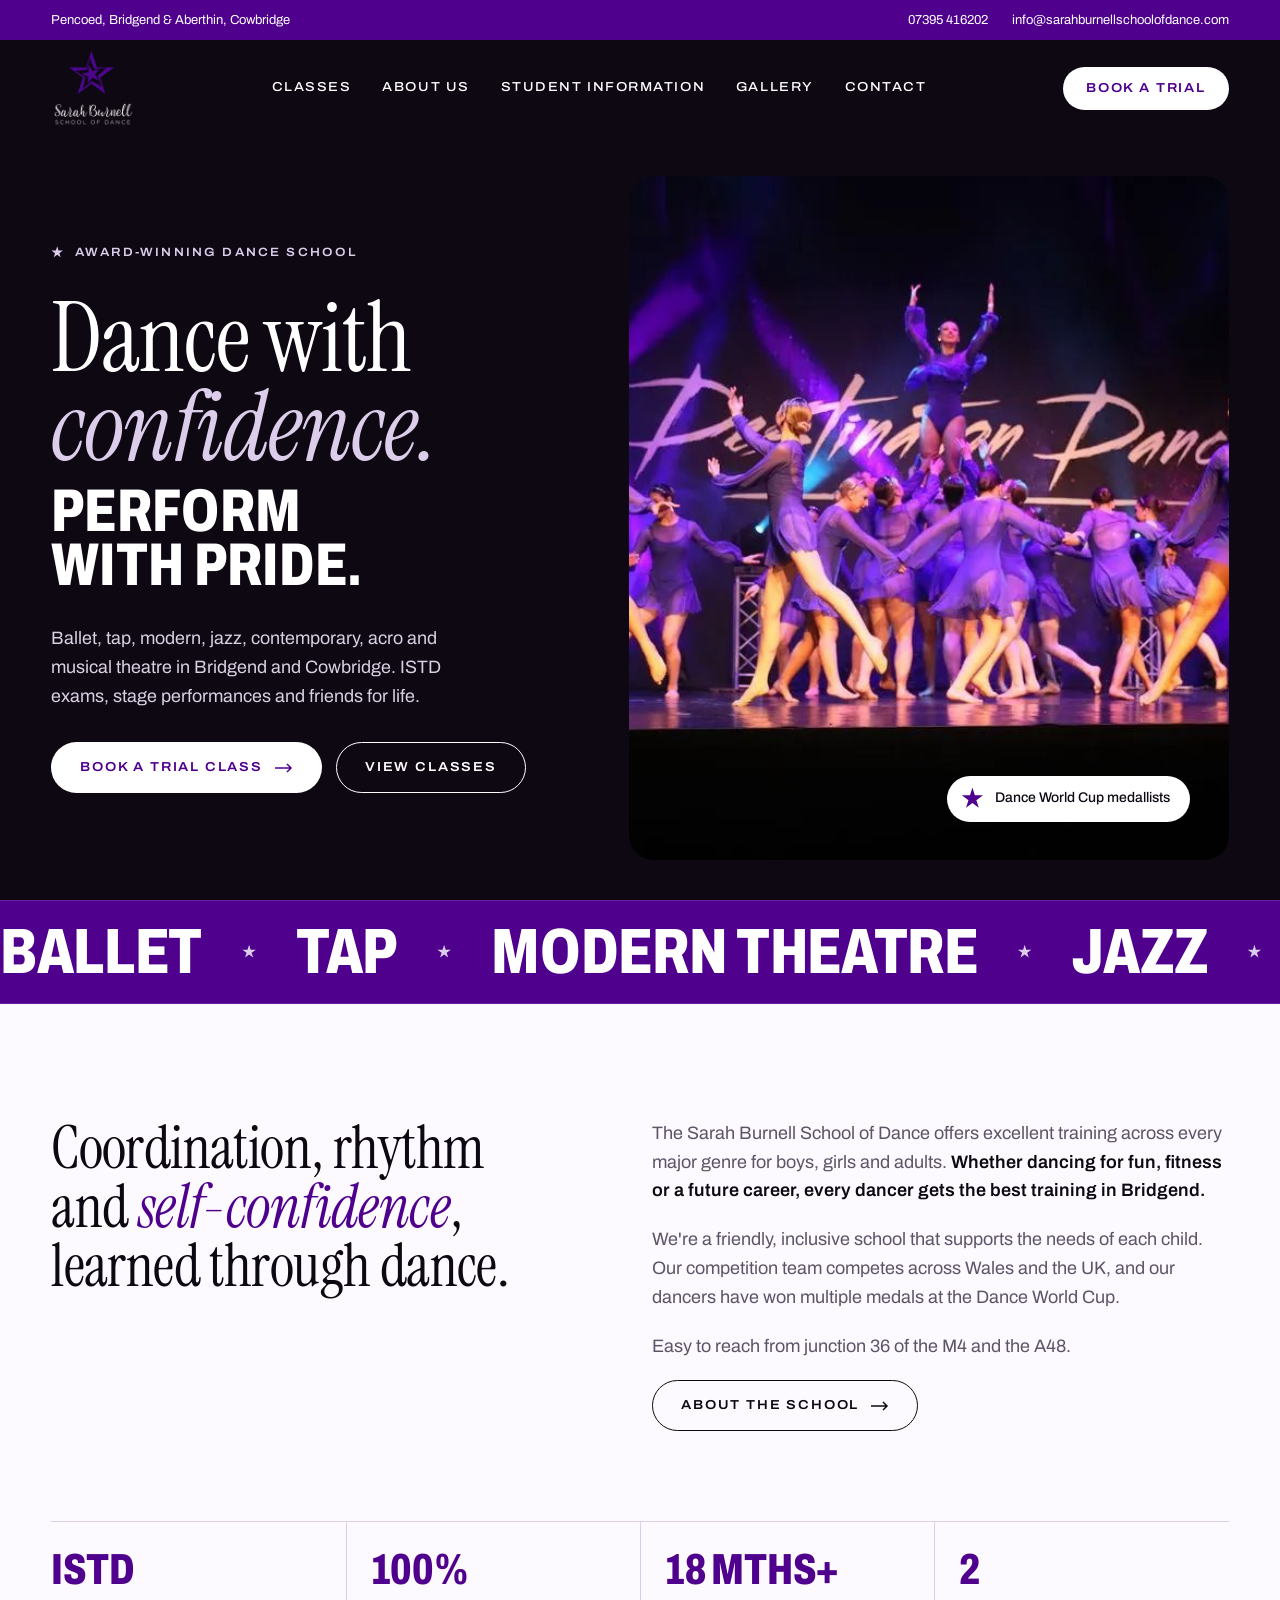
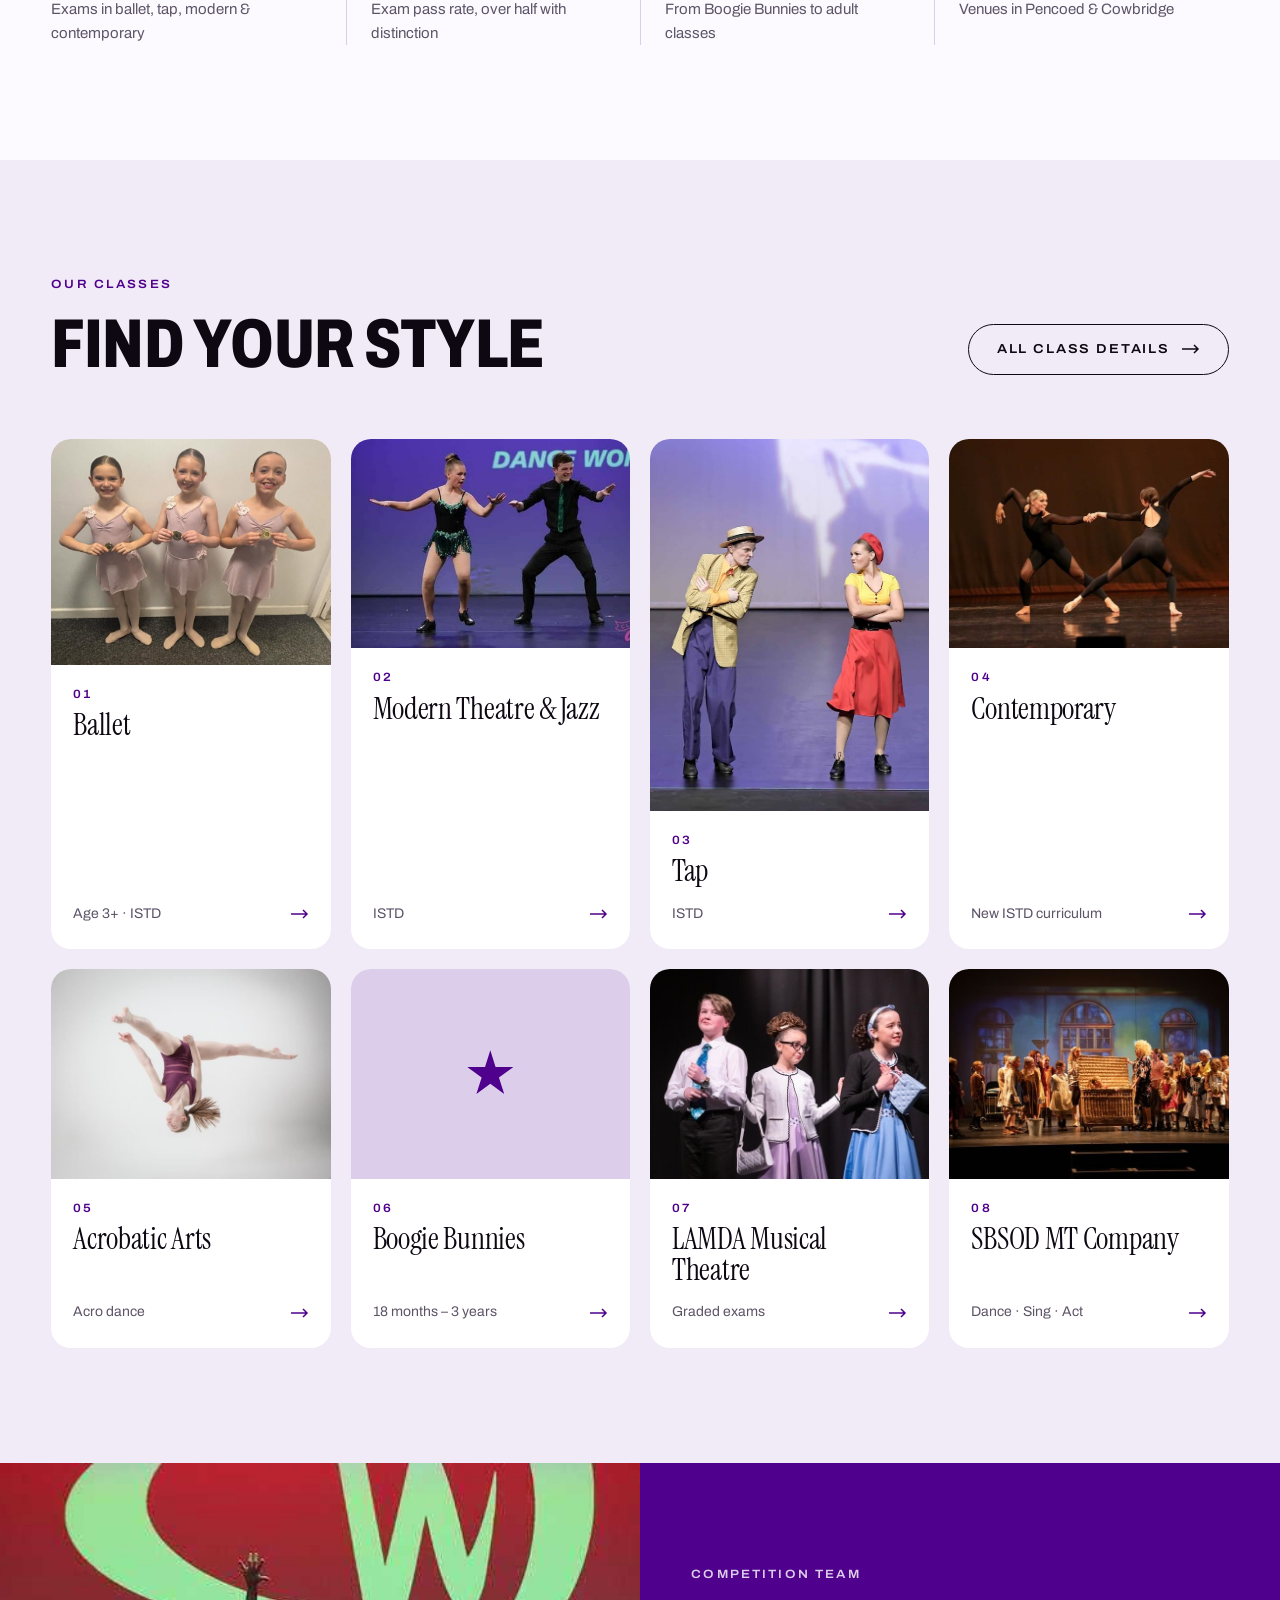
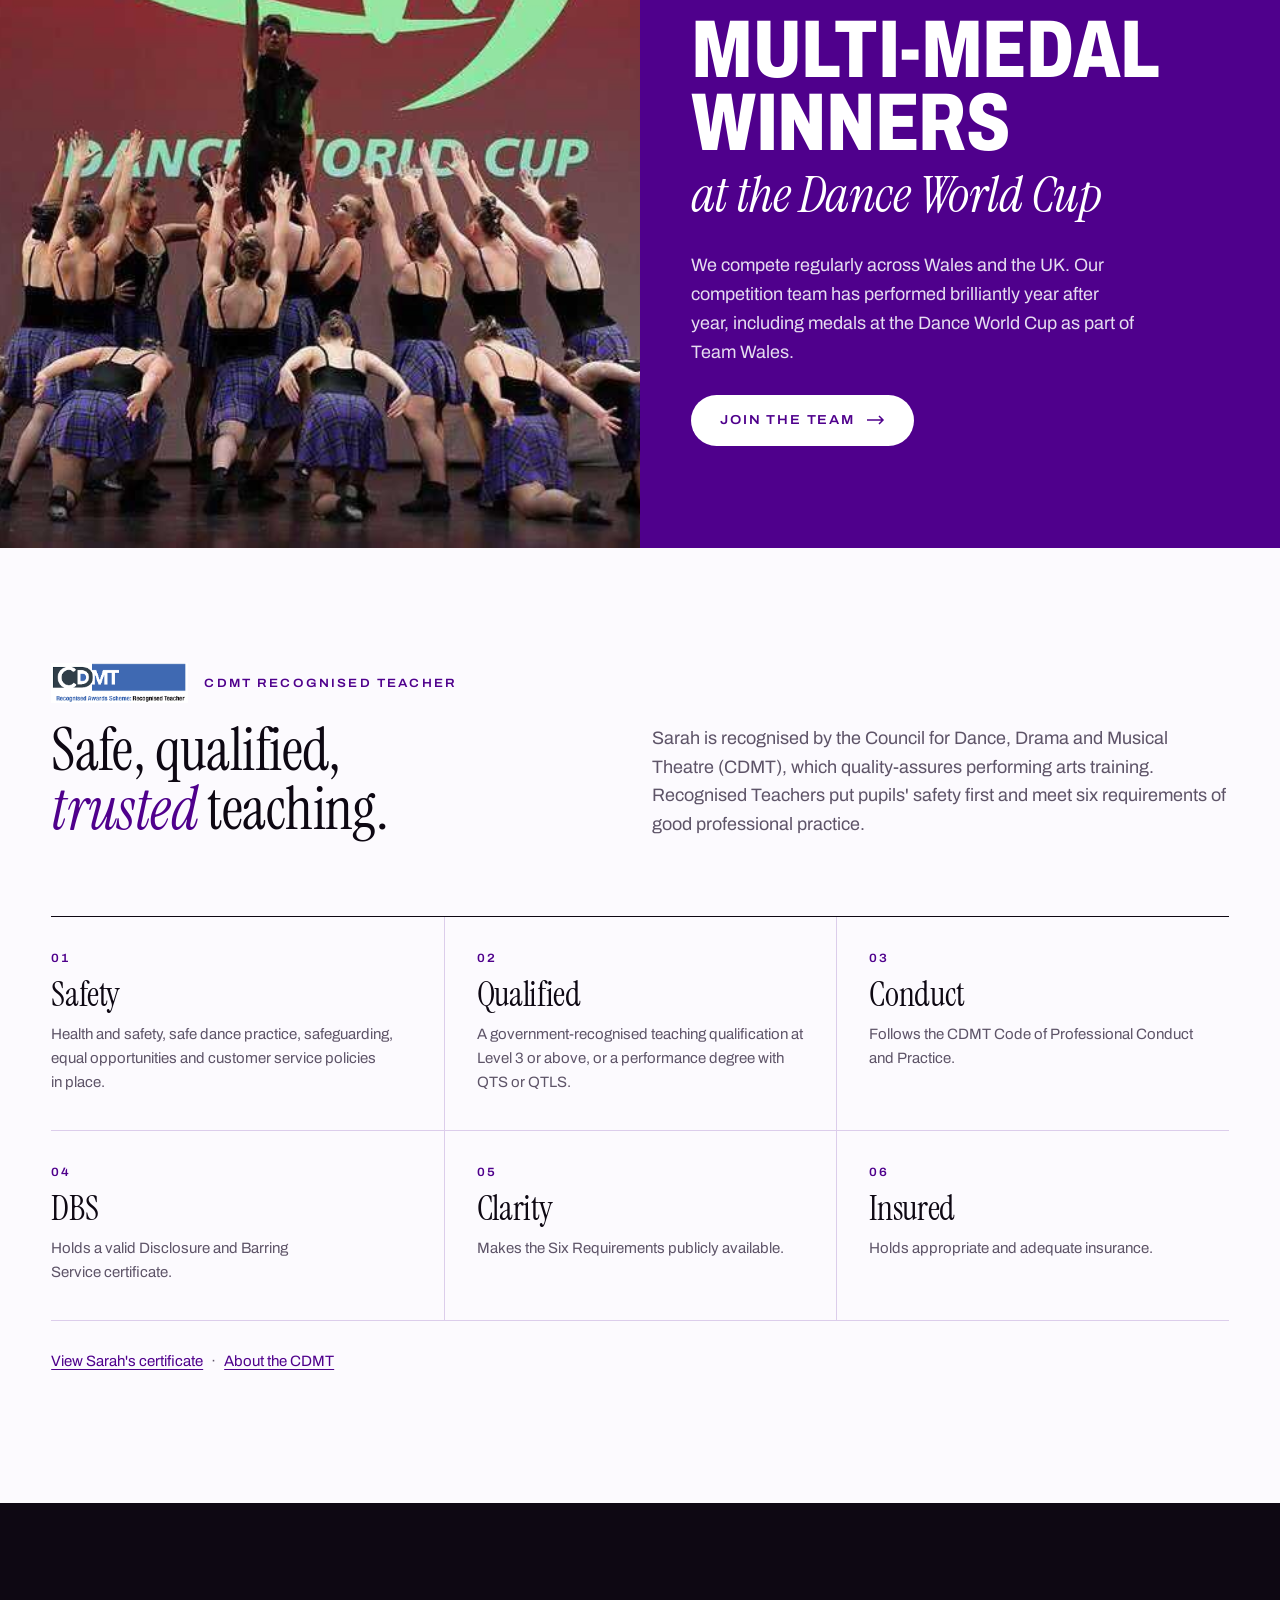
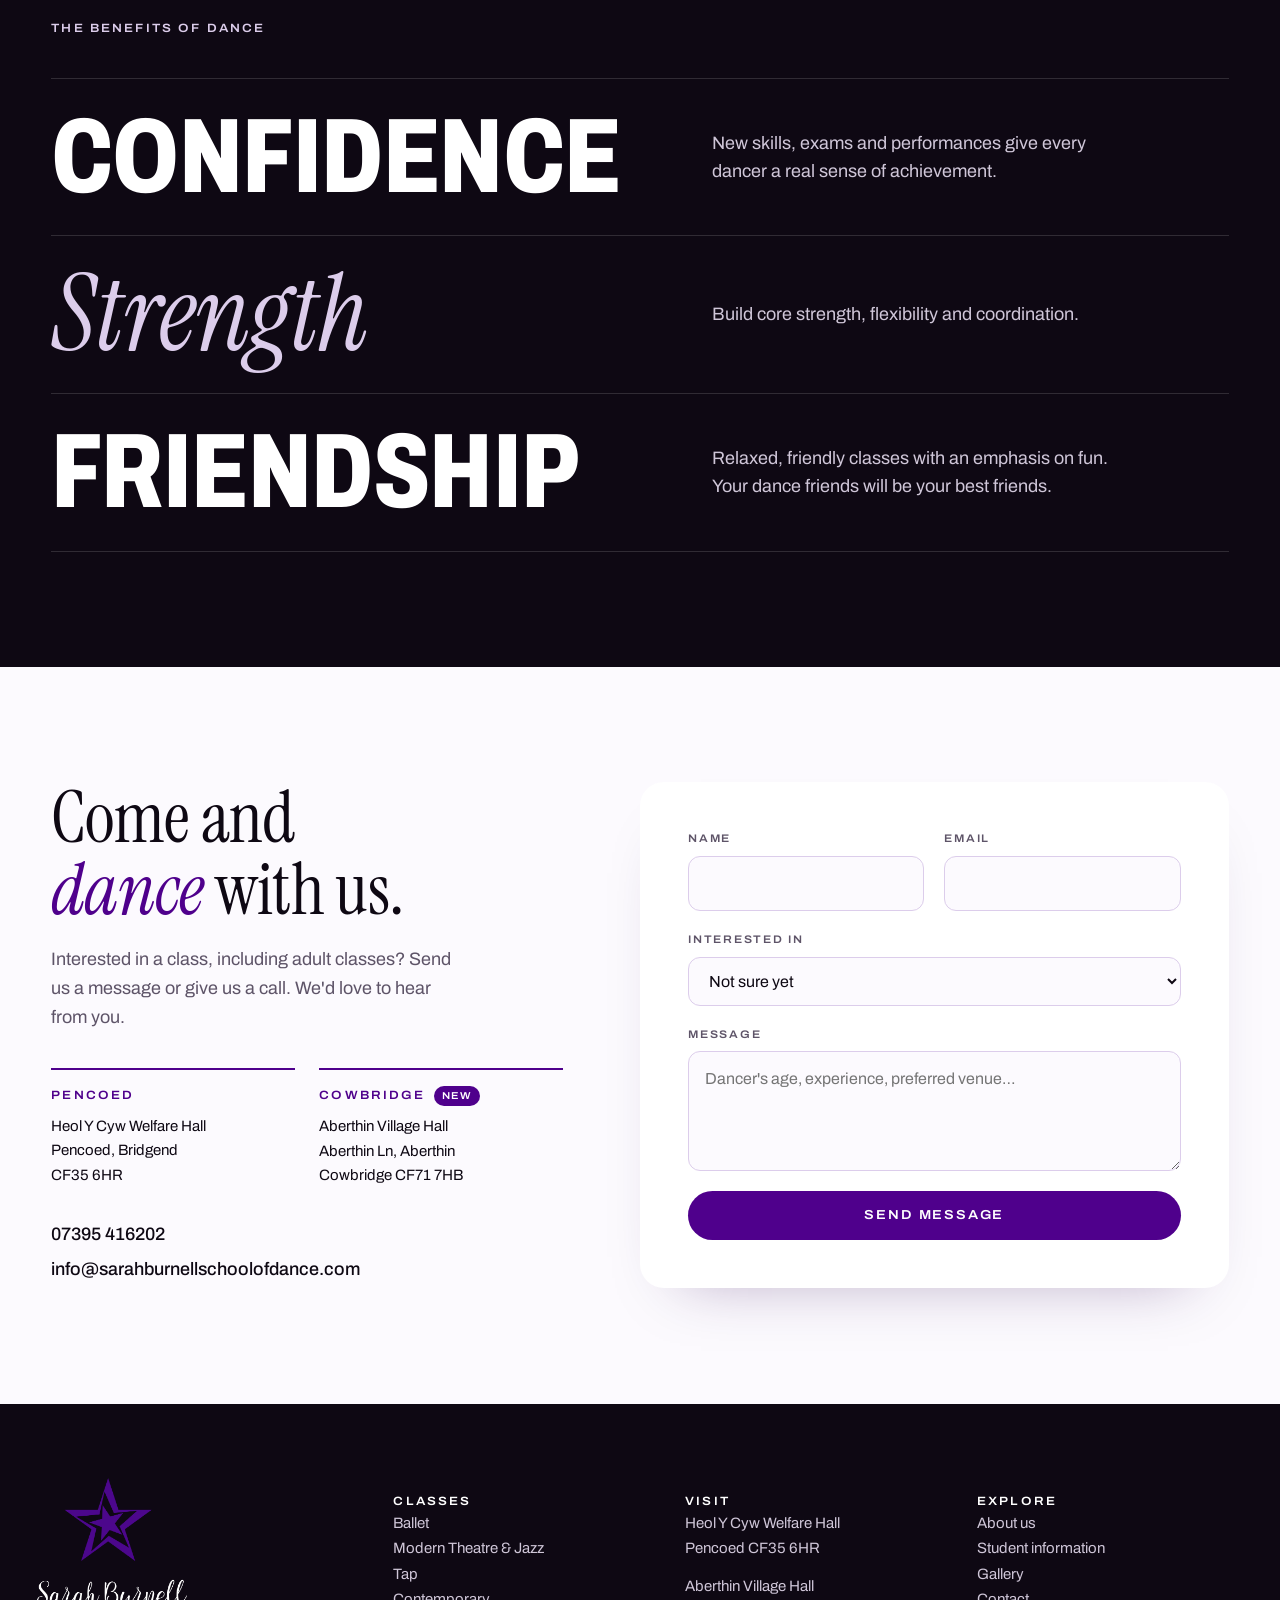
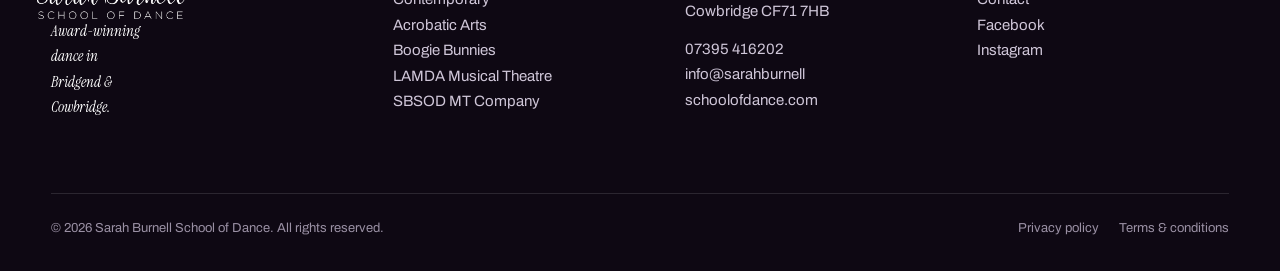
==== commit b7575745: "Fix mobile overflow and tap targets; contain hero images; stop benefit headings overlapping - Single" ====
--- a/index.html
+++ b/index.html
@@ -31,7 +31,7 @@
 
 <main>
 <section class="hero"><div class="hero-grid">
-<div class="hero-copy" style="padding-left: max(var(--pad), calc((100vw - var(--wrap)) / 2 + var(--pad)))">
+<div class="hero-copy">
 <span class="label"><i class="star"></i>Award-winning dance school</span>
 <h1 class="serif">Dance with <em>confidence.</em><span class="cond">Perform with pride.</span></h1>
 <p class="hero-lede">Ballet, tap, modern, jazz, contemporary, acro and musical theatre in Bridgend and Cowbridge. ISTD exams, stage performances and friends for life.</p>
--- a/css/sbsod.css
+++ b/css/sbsod.css
@@ -44,11 +44,12 @@
 .sb .nav a:hover,.nav a:hover,.nav a.on{color:var(--white);border-color:var(--lilac-2)}
 @media(max-width:960px){.nav{display:none}}
 @media(max-width:820px){.topbar .tb-l{display:none}.topbar .wrap{justify-content:flex-end}}
-@media(max-width:560px){.topbar .tb-r a:last-child{display:none}.site-head .btn{display:none}}
+@media(max-width:560px){.topbar .tb-r a:last-child{display:none}.site-head .btn{display:none}.topbar .tb-r a{display:inline-block;padding:10px 0}}
+@media(max-width:400px){.btn{padding:18px 22px;letter-spacing:.1em;white-space:normal;max-width:100%;line-height:1.3}}
 
 /* Hero */
 .hero{background:var(--ink);color:var(--white);position:relative;overflow:hidden}
-.hero-grid{display:grid;grid-template-columns:minmax(0,1.05fr) minmax(0,1fr);min-height:min(820px,calc(100vh - 136px))}
+.hero-grid{display:grid;grid-template-columns:minmax(0,1.05fr) minmax(0,1fr);min-height:min(820px,calc(100vh - 136px));max-width:var(--wrap);margin:0 auto;padding-right:var(--pad)}
 .hero-copy{padding:clamp(48px,7vw,104px) var(--pad);display:flex;flex-direction:column;justify-content:center;gap:var(--space-32);position:relative;z-index:1}
 .hero-copy .label{color:var(--lilac-2);display:flex;align-items:center;gap:var(--space-12)}
 .hero h1{font-size:clamp(56px,7.6vw,118px);line-height:.92}
@@ -56,11 +57,12 @@
 .hero h1 .cond{display:block;font-size:.62em;letter-spacing:.005em;margin-top:.18em;color:var(--white)}
 .hero-lede{font-size:clamp(17px,1.4vw,20px);color:var(--on-dark-lede);max-width:44ch;margin:0}
 .hero-ctas{display:flex;flex-wrap:wrap;gap:14px}
-.hero-img{position:relative;min-height:420px;background:var(--ink-2)}
+.hero-img{position:relative;min-height:420px;background:var(--ink-2);border-radius:var(--radius-panel);overflow:hidden;margin:var(--space-40) 0}
 .hero-img img{position:absolute;inset:0;width:100%;height:100%;object-fit:cover}
-.hero-img::after{content:"";position:absolute;inset:0;background:linear-gradient(90deg,var(--ink) 0,rgba(14,8,19,0) 22%);pointer-events:none}
+@media(min-width:901px){.hero-img img{transform:scale(1.3);transform-origin:50% 22%}}
+.hero-img::after{content:"";position:absolute;inset:0;pointer-events:none}
 .hero-img .badge{position:absolute;right:clamp(16px,3vw,40px);bottom:clamp(16px,3vw,40px);z-index:2}
-@media(max-width:900px){.hero-grid{grid-template-columns:1fr}.hero-img{min-height:380px;order:-1}.hero-img::after{background:linear-gradient(0deg,var(--ink) 0,rgba(14,8,19,0) 30%)}}
+@media(max-width:900px){.hero-grid{grid-template-columns:minmax(0,1fr);padding-right:0}.hero-img{min-height:380px;order:-1;border-radius:0;margin:0}.hero-img::after{background:linear-gradient(0deg,var(--ink) 0,rgba(14,8,19,0) 30%)}}
 
 /* Marquee */
 .marquee{background:var(--violet);color:var(--white);overflow:hidden;padding:22px 0;border-block:1px solid var(--rule-on-dark)}
@@ -98,7 +100,7 @@
 .class-card .age{font-size:14px;color:var(--muted);margin-top:auto;padding-top:10px;display:flex;justify-content:space-between;align-items:center}
 .class-card .age svg{color:var(--violet)}
 @media(max-width:1024px){.class-grid{grid-template-columns:repeat(2,minmax(0,1fr))}}
-@media(max-width:520px){.class-grid{grid-template-columns:1fr}}
+@media(max-width:520px){.class-grid{grid-template-columns:minmax(0,1fr)}}
 
 /* Feature band (competition) */
 .stage{background:var(--violet);color:var(--white);overflow:hidden}
@@ -110,7 +112,7 @@
 .stage h2{font-size:clamp(52px,6.4vw,104px)}
 .stage h2 .serif{display:block;font-style:italic;text-transform:none;font-size:.62em;line-height:1.1;margin-top:.15em;font-variation-settings:normal;letter-spacing:-.01em}
 .stage p{font-size:18px;color:var(--on-violet-body);max-width:46ch;margin:0}
-@media(max-width:900px){.stage-grid{grid-template-columns:1fr}.stage-img{min-height:380px}}
+@media(max-width:900px){.stage-grid{grid-template-columns:minmax(0,1fr)}.stage-img{min-height:380px}}
 
 /* Numbered requirements */
 .req{display:grid;grid-template-columns:repeat(3,minmax(0,1fr));border-top:1px solid var(--ink)}
@@ -120,23 +122,23 @@
 .req h3{font-size:34px}
 .req p{font-size:15px;color:var(--muted);margin:0}
 @media(max-width:900px){.req{grid-template-columns:1fr 1fr}.req>div:not(:nth-child(3n+1)){padding-left:0;border-left:0}.req>div:nth-child(even){padding-left:var(--space-24);border-left:1px solid var(--lilac-2)}}
-@media(max-width:560px){.req{grid-template-columns:1fr}.req>div:nth-child(even){padding-left:0;border-left:0}}
+@media(max-width:560px){.req{grid-template-columns:minmax(0,1fr)}.req>div:nth-child(even){padding-left:0;border-left:0}}
 
 /* Benefit list */
 .benefits{background:var(--ink);color:var(--white)}
 .benefits .label{color:var(--lilac-2);display:block}
-.ben{display:grid;grid-template-columns:minmax(0,1.2fr) minmax(0,1fr);gap:var(--space-40);align-items:center;padding:28px 0;border-top:1px solid rgba(255,255,255,.14)}
+.ben{container-type:inline-size;display:grid;grid-template-columns:minmax(0,1.2fr) minmax(0,1fr);gap:var(--space-40);align-items:center;padding:28px 0;border-top:1px solid rgba(255,255,255,.14)}
 .ben:last-child{border-bottom:1px solid rgba(255,255,255,.14)}
-.ben h3{font-size:clamp(64px,9vw,148px);line-height:.95}
+.ben h3{font-size:clamp(64px,9cqi,148px);line-height:.95}
 .ben h3.serif{font-style:italic;color:var(--lilac-2)}
 .ben p{font-size:18px;color:var(--on-dark-body);max-width:40ch;margin:0}
-@media(max-width:760px){.ben{grid-template-columns:1fr;gap:var(--space-12)}}
+@media(max-width:760px){.ben{grid-template-columns:minmax(0,1fr);gap:var(--space-12)}.ben h3{font-size:clamp(44px,15vw,64px)}}
 
 /* Venue */
 .venues{display:grid;grid-template-columns:1fr 1fr;gap:var(--space-24)}
 .venue{border-top:2px solid var(--violet);padding-top:var(--space-16);font-size:15px;line-height:1.65}
 .venue .label{color:var(--violet);display:flex;gap:var(--space-8);align-items:center;margin-bottom:var(--space-8)}
-@media(max-width:520px){.venues{grid-template-columns:1fr}}
+@media(max-width:520px){.venues{grid-template-columns:minmax(0,1fr)}}
 
 /* Form */
 .form{background:var(--white);border-radius:var(--radius-panel);padding:clamp(28px,4vw,48px);display:grid;grid-template-columns:1fr 1fr;gap:var(--space-20);box-shadow:var(--shadow-panel)}
@@ -148,7 +150,7 @@
 .field textarea{min-height:120px;resize:vertical}
 .form .btn{grid-column:1/-1;justify-content:center;border:0}
 .form-ok{grid-column:1/-1;font-size:15px;color:var(--violet);margin:0}
-@media(max-width:520px){.form{grid-template-columns:1fr}}
+@media(max-width:520px){.form{grid-template-columns:minmax(0,1fr)}.field label{font-size:12px}}
 
 /* Site footer */
 .site-foot{background:var(--ink);color:var(--on-dark-body);padding:88px 0 var(--space-32)}
@@ -161,5 +163,5 @@
 .foot-tag{font-family:var(--serif);font-style:italic;font-size:28px;color:var(--white);line-height:1.15;margin-top:var(--space-8);max-width:14ch}
 .foot-base{margin-top:72px;padding-top:var(--space-24);border-top:1px solid var(--rule-on-dark);display:flex;flex-wrap:wrap;justify-content:space-between;gap:var(--space-16);font-size:13px;color:var(--on-dark-faint)}
 .sb .foot-base a,.foot-base a{color:var(--on-dark-faint)}.foot-base nav{display:flex;gap:var(--space-20)}
-@media(max-width:900px){.foot-grid{grid-template-columns:1fr 1fr}}
-@media(max-width:520px){.foot-grid{grid-template-columns:1fr}}
+@media(max-width:900px){.foot-grid{grid-template-columns:1fr 1fr}.foot-grid li a,.foot-base nav a{display:inline-block;padding:6px 0}}
+@media(max-width:520px){.foot-grid{grid-template-columns:minmax(0,1fr)}}
--- a/css/site.css
+++ b/css/site.css
@@ -20,19 +20,19 @@
 
 /* page hero (inner pages) */
 .page-hero{background:var(--ink);color:var(--white);overflow:hidden}
-.ph-grid{display:grid;grid-template-columns:minmax(0,1.1fr) minmax(0,1fr);min-height:520px}
-.ph-copy{padding:clamp(56px,7vw,104px) var(--pad);padding-left:max(var(--pad),calc((100vw - var(--wrap))/2 + var(--pad)));display:flex;flex-direction:column;justify-content:center;gap:28px}
+.ph-grid{display:grid;grid-template-columns:minmax(0,1.1fr) minmax(0,1fr);min-height:520px;max-width:var(--wrap);margin:0 auto;padding-right:var(--pad)}
+.ph-copy{padding:clamp(56px,7vw,104px) var(--pad);display:flex;flex-direction:column;justify-content:center;gap:28px}
 .ph-copy .label{color:var(--lilac-2);display:flex;align-items:center;gap:12px}
 .page-hero h1{font-size:clamp(52px,6.4vw,104px);line-height:.94}
 .page-hero h1 em{color:var(--lilac-2)}
 .page-hero h1 .cond{display:block;font-size:.6em;margin-top:.18em;color:var(--white)}
 .ph-lede{font-size:clamp(17px,1.4vw,20px);color:var(--on-dark-lede);max-width:46ch;margin:0}
-.ph-img{position:relative;min-height:320px}
+.ph-img{position:relative;min-height:320px;border-radius:var(--radius-panel);overflow:hidden;margin:var(--space-40) 0}
 .ph-img img{position:absolute;inset:0;width:100%;height:100%;object-fit:cover}
-.ph-img::after{content:"";position:absolute;inset:0;background:linear-gradient(90deg,var(--ink) 0,rgba(14,8,19,0) 24%);pointer-events:none}
+.ph-img::after{content:"";position:absolute;inset:0;pointer-events:none}
 .crumbs{display:flex;gap:10px;font-size:13px;color:var(--on-dark-faint)}
 .sb .crumbs a{color:var(--on-dark-body)}
-@media(max-width:900px){.ph-grid{grid-template-columns:1fr}.ph-img{order:-1;min-height:300px}.ph-img::after{background:linear-gradient(0deg,var(--ink) 0,rgba(14,8,19,0) 34%)}.ph-copy{padding-left:var(--pad)}}
+@media(max-width:900px){.ph-grid{grid-template-columns:minmax(0,1fr);padding-right:0}.ph-img{order:-1;min-height:300px;border-radius:0;margin:0}.ph-img::after{background:linear-gradient(0deg,var(--ink) 0,rgba(14,8,19,0) 34%)}}
 
 /* jump links */
 .jump{display:flex;flex-wrap:wrap;gap:10px}
@@ -54,7 +54,7 @@
 .chips{display:flex;flex-wrap:wrap;gap:8px}
 .chip{display:inline-flex;align-items:center;gap:8px;padding:8px 14px;border-radius:var(--radius-pill);background:var(--lilac);color:var(--ink);font-size:14px;font-weight:500;line-height:1.2}
 .chip .star{width:12px;height:12px;color:var(--violet)}
-@media(max-width:860px){.cls{grid-template-columns:1fr}.cls:nth-of-type(even) .cls-img{order:0}}
+@media(max-width:860px){.cls{grid-template-columns:minmax(0,1fr)}.cls:nth-of-type(even) .cls-img{order:0}}
 
 /* CTA band */
 .cta-band{background:var(--violet);color:var(--white);padding:clamp(64px,8vw,112px) 0}
@@ -76,7 +76,7 @@
 .founder .label{color:var(--violet)}
 .founder h2{font-size:clamp(48px,5.6vw,88px);margin:14px 0 8px}
 .founder .role{font-size:15px;color:var(--muted);margin:0 0 24px}
-@media(max-width:860px){.split,.founder{grid-template-columns:1fr}}
+@media(max-width:860px){.split,.founder{grid-template-columns:minmax(0,1fr)}}
 .team{display:grid;grid-template-columns:repeat(3,minmax(0,1fr));gap:var(--space-20)}
 .member{background:var(--white);border-radius:var(--radius-card);overflow:hidden;display:flex;flex-direction:column}
 .member .pic{aspect-ratio:1/1;background:var(--lilac-2)}
@@ -86,13 +86,13 @@
 .member h3{font-size:34px;line-height:1}
 .member p{font-size:15px;color:var(--muted);margin:4px 0 0}
 @media(max-width:960px){.team{grid-template-columns:1fr 1fr}}
-@media(max-width:600px){.team{grid-template-columns:1fr}}
+@media(max-width:600px){.team{grid-template-columns:minmax(0,1fr)}}
 .crew{display:grid;grid-template-columns:repeat(2,minmax(0,1fr));gap:var(--space-40);margin-top:56px;border-top:1px solid var(--ink);padding-top:32px}
 .crew h3{font-size:30px;margin-bottom:12px}
 .crew ul{margin:0;padding:0;list-style:none}
 .crew li{display:flex;justify-content:space-between;gap:16px;padding:14px 0;border-bottom:1px solid var(--lilac-2);font-size:16px}
 .crew li span{color:var(--muted);font-size:15px}
-@media(max-width:700px){.crew{grid-template-columns:1fr}}
+@media(max-width:700px){.crew{grid-template-columns:minmax(0,1fr)}}
 
 /* student info */
 .notice{display:flex;gap:20px;align-items:flex-start;background:var(--white);border-radius:var(--radius-panel);padding:clamp(24px,3vw,36px);box-shadow:var(--shadow-panel)}
@@ -114,8 +114,8 @@
 .colours{display:flex;flex-wrap:wrap;gap:10px;margin-top:8px}
 .sw{display:inline-flex;align-items:center;gap:8px;padding:6px 14px 6px 6px;border-radius:var(--radius-pill);background:var(--white);font-size:14px;border:1px solid var(--lilac-2)}
 .sw i{width:24px;height:24px;border-radius:50%;display:block;border:1px solid rgba(14,8,19,.15)}
-@media(max-width:860px){.uni{grid-template-columns:1fr}}
-@media(max-width:560px){.uni-cols{grid-template-columns:1fr}}
+@media(max-width:860px){.uni{grid-template-columns:minmax(0,1fr)}}
+@media(max-width:560px){.uni-cols{grid-template-columns:minmax(0,1fr)}}
 .shops{display:grid;grid-template-columns:repeat(3,minmax(0,1fr));gap:var(--space-20)}
 .sb .shop{display:flex;flex-direction:column;gap:12px;padding:28px;border-radius:var(--radius-card);background:var(--ink-2);color:var(--white);min-height:220px;transition:transform .25s,background .25s}
 .sb .shop:hover{transform:translateY(-4px);background:var(--violet);color:var(--white)}
@@ -123,7 +123,7 @@
 .shop h3{font-size:34px;line-height:1.02}
 .shop p{margin:0;font-size:15px;color:var(--on-dark-body)}
 .shop .go{margin-top:auto;display:flex;justify-content:space-between;align-items:center;font-size:14px;color:var(--lilac-2)}
-@media(max-width:900px){.shops{grid-template-columns:1fr}}
+@media(max-width:900px){.shops{grid-template-columns:minmax(0,1fr)}}
 
 /* gallery */
 .filters{display:flex;flex-wrap:wrap;gap:10px}
@@ -143,12 +143,12 @@
 .contact-grid h2 em{color:var(--violet)}
 .contact-grid .lede{font-size:18px;color:var(--muted);margin:20px 0 36px;max-width:40ch}
 .direct{margin-top:32px;display:flex;flex-direction:column;gap:6px;font-size:18px}
-.sb .direct a{color:var(--ink);font-weight:500}.sb .direct a:hover{color:var(--violet)}
+.sb .direct a{color:var(--ink);font-weight:500;overflow-wrap:anywhere}.sb .direct a:hover{color:var(--violet)}
 .directions{margin-top:28px;font-size:15px;color:var(--muted);display:flex;gap:10px;align-items:baseline}
 .directions .star{color:var(--violet);width:14px;height:14px;flex:none}
 .venue .maplink{display:inline-flex;gap:8px;align-items:center;margin-top:10px;font-size:14px;font-weight:500}
 .social{display:flex;gap:12px;margin-top:28px;flex-wrap:wrap}
-@media(max-width:900px){.contact-grid{grid-template-columns:1fr}}
+@media(max-width:900px){.contact-grid{grid-template-columns:minmax(0,1fr)}}
 
 [hidden]{display:none!important}
 .tile[hidden]{display:none}
